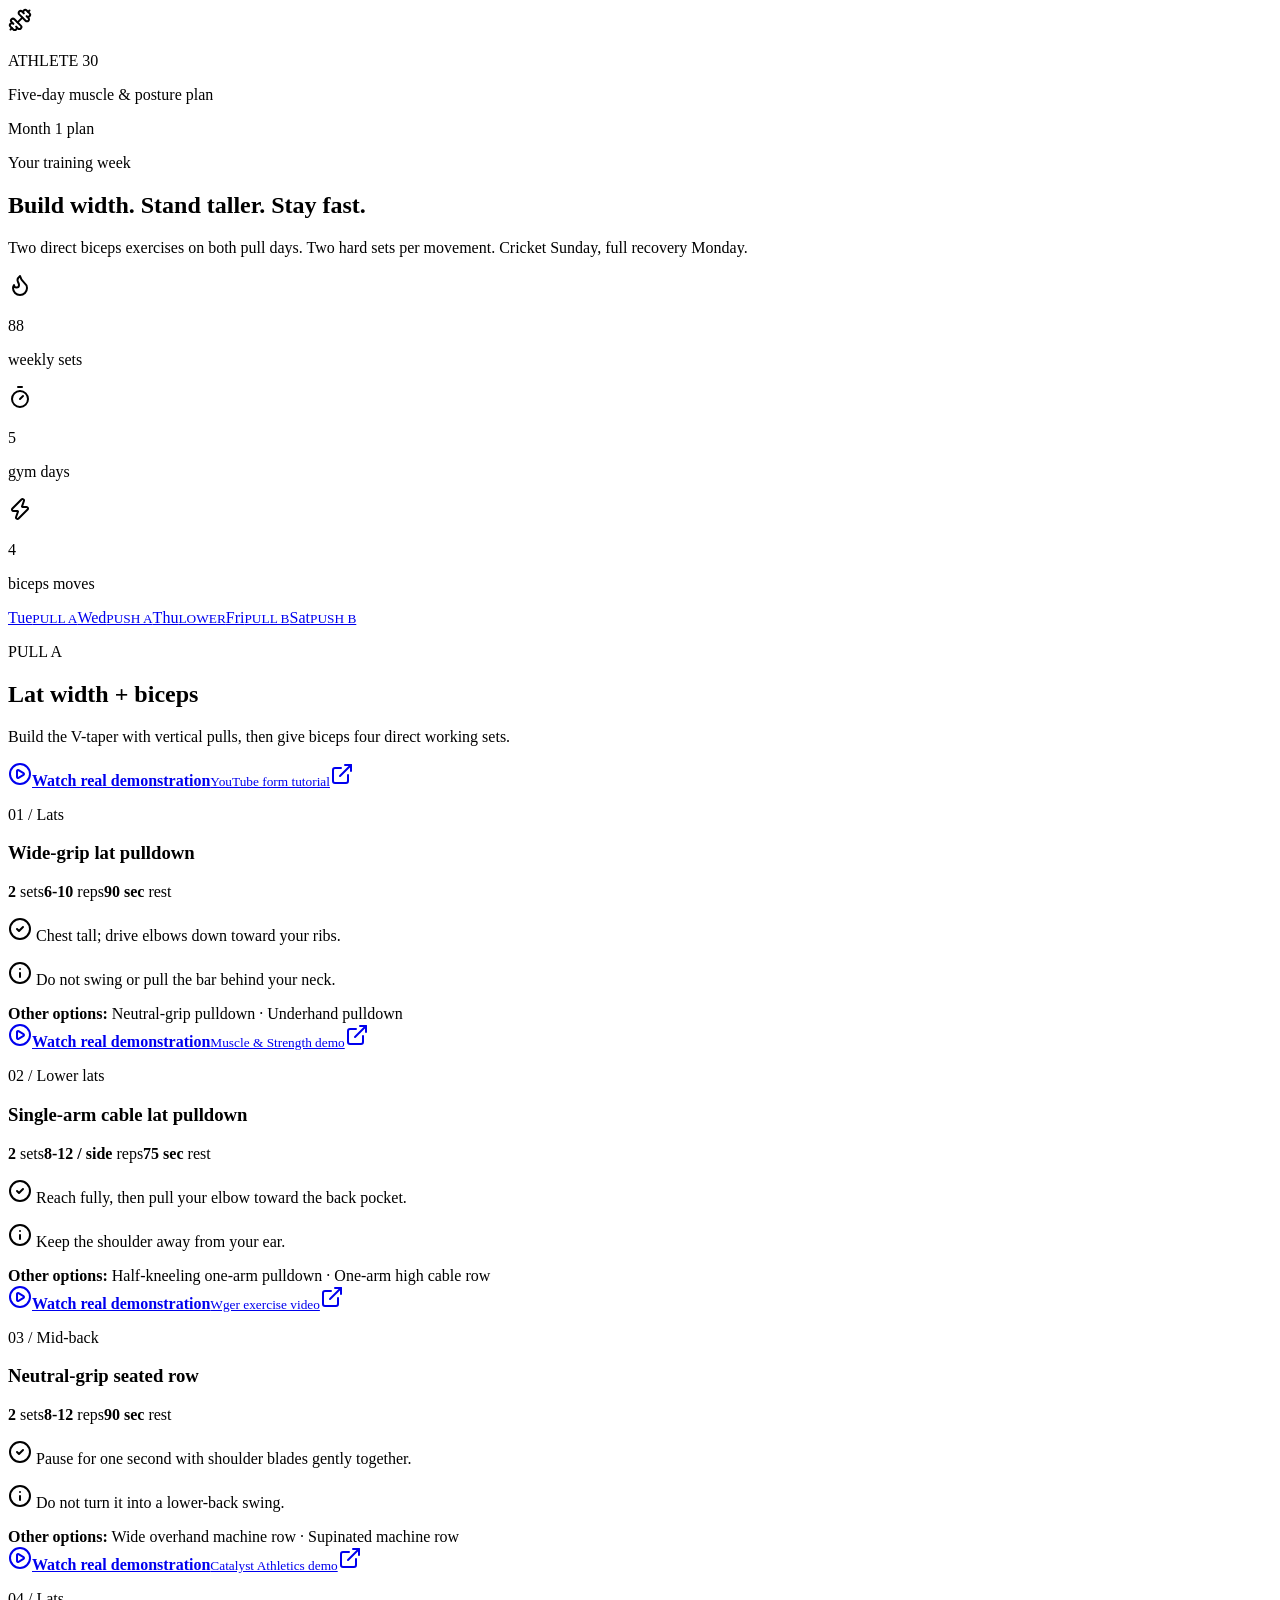
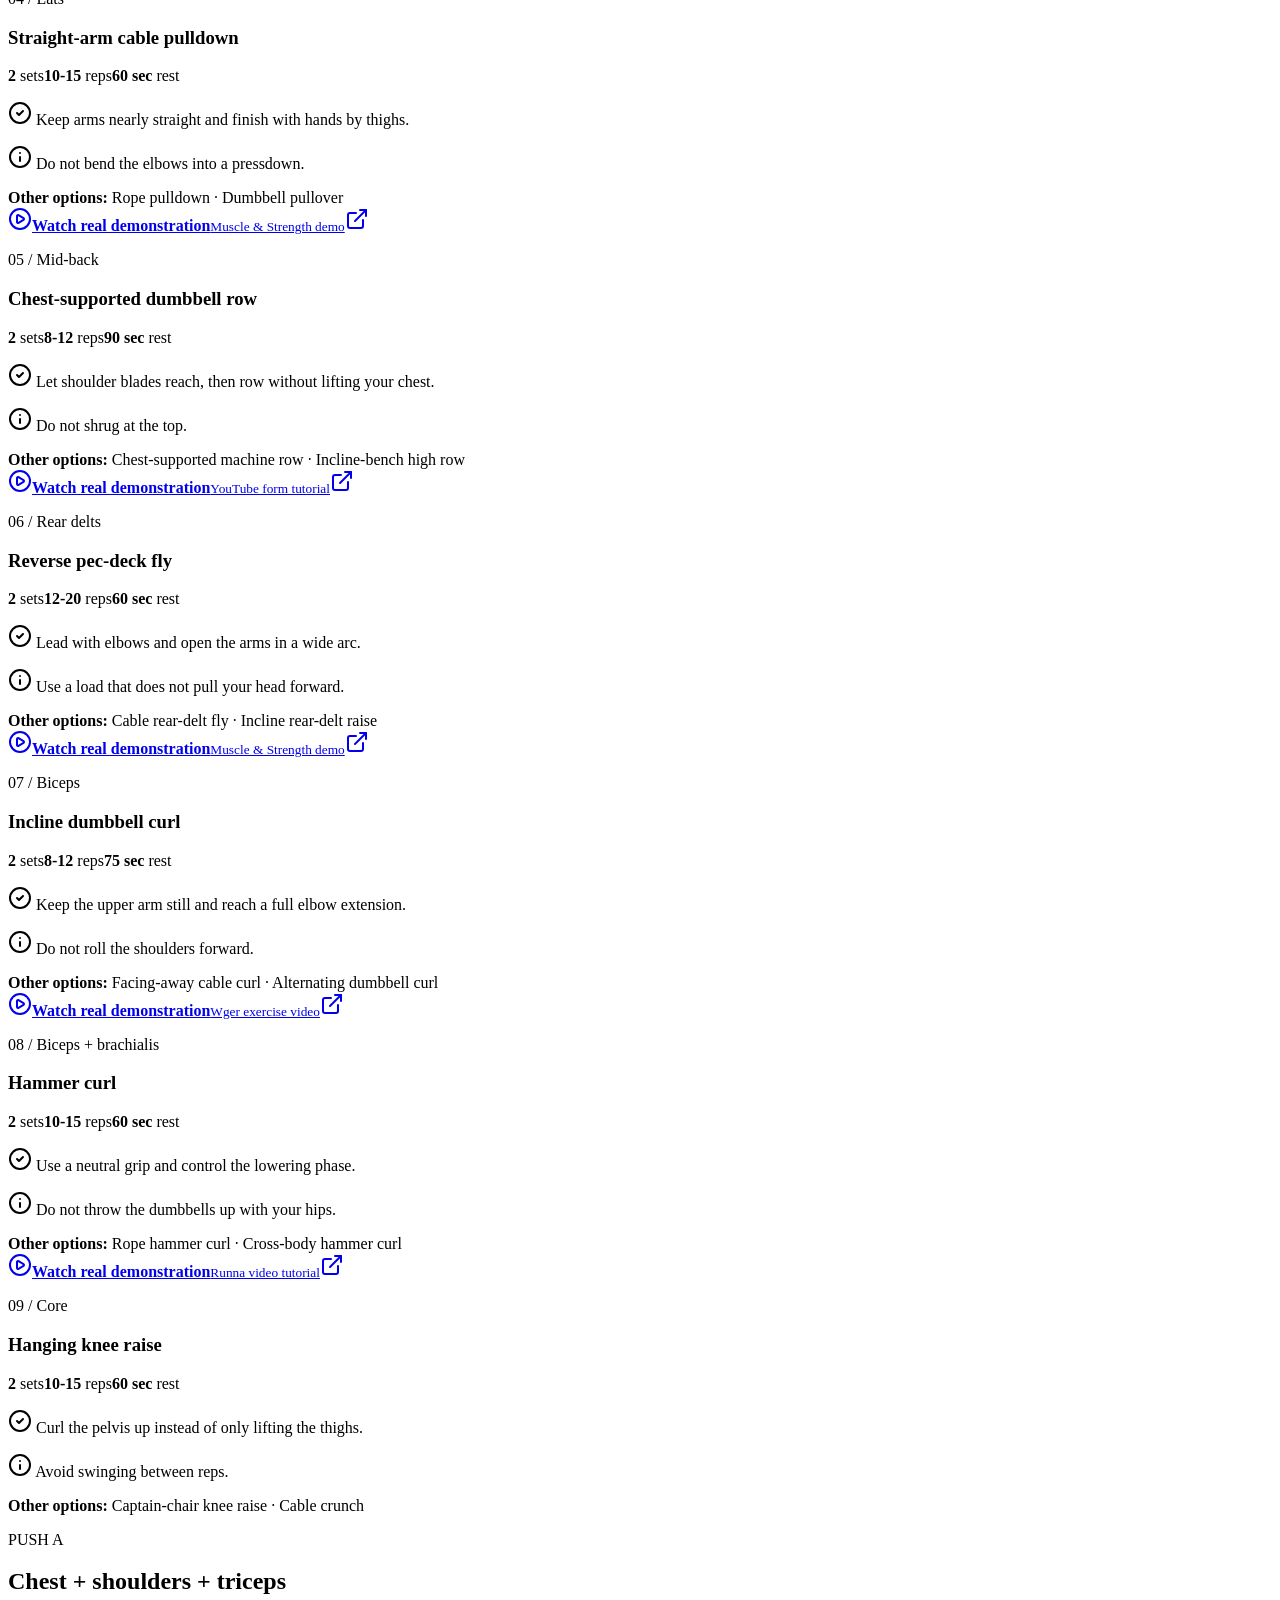
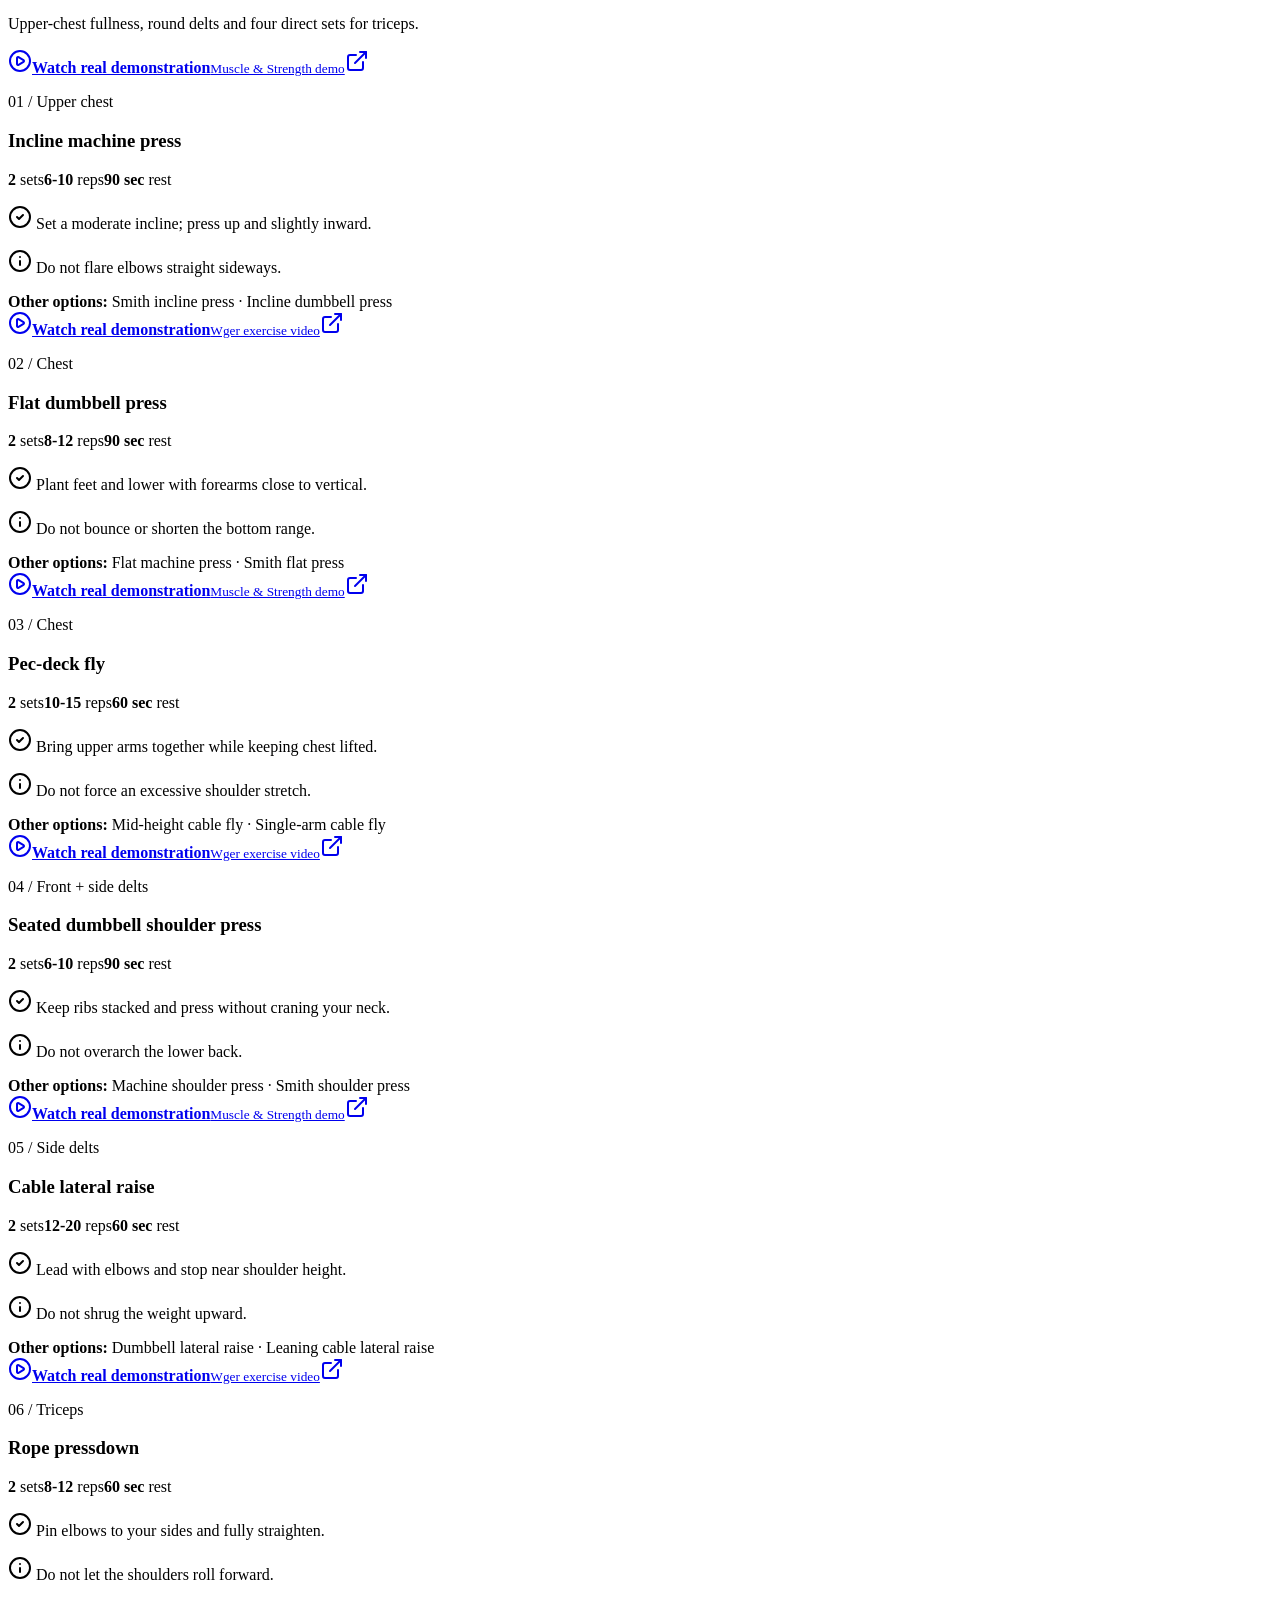
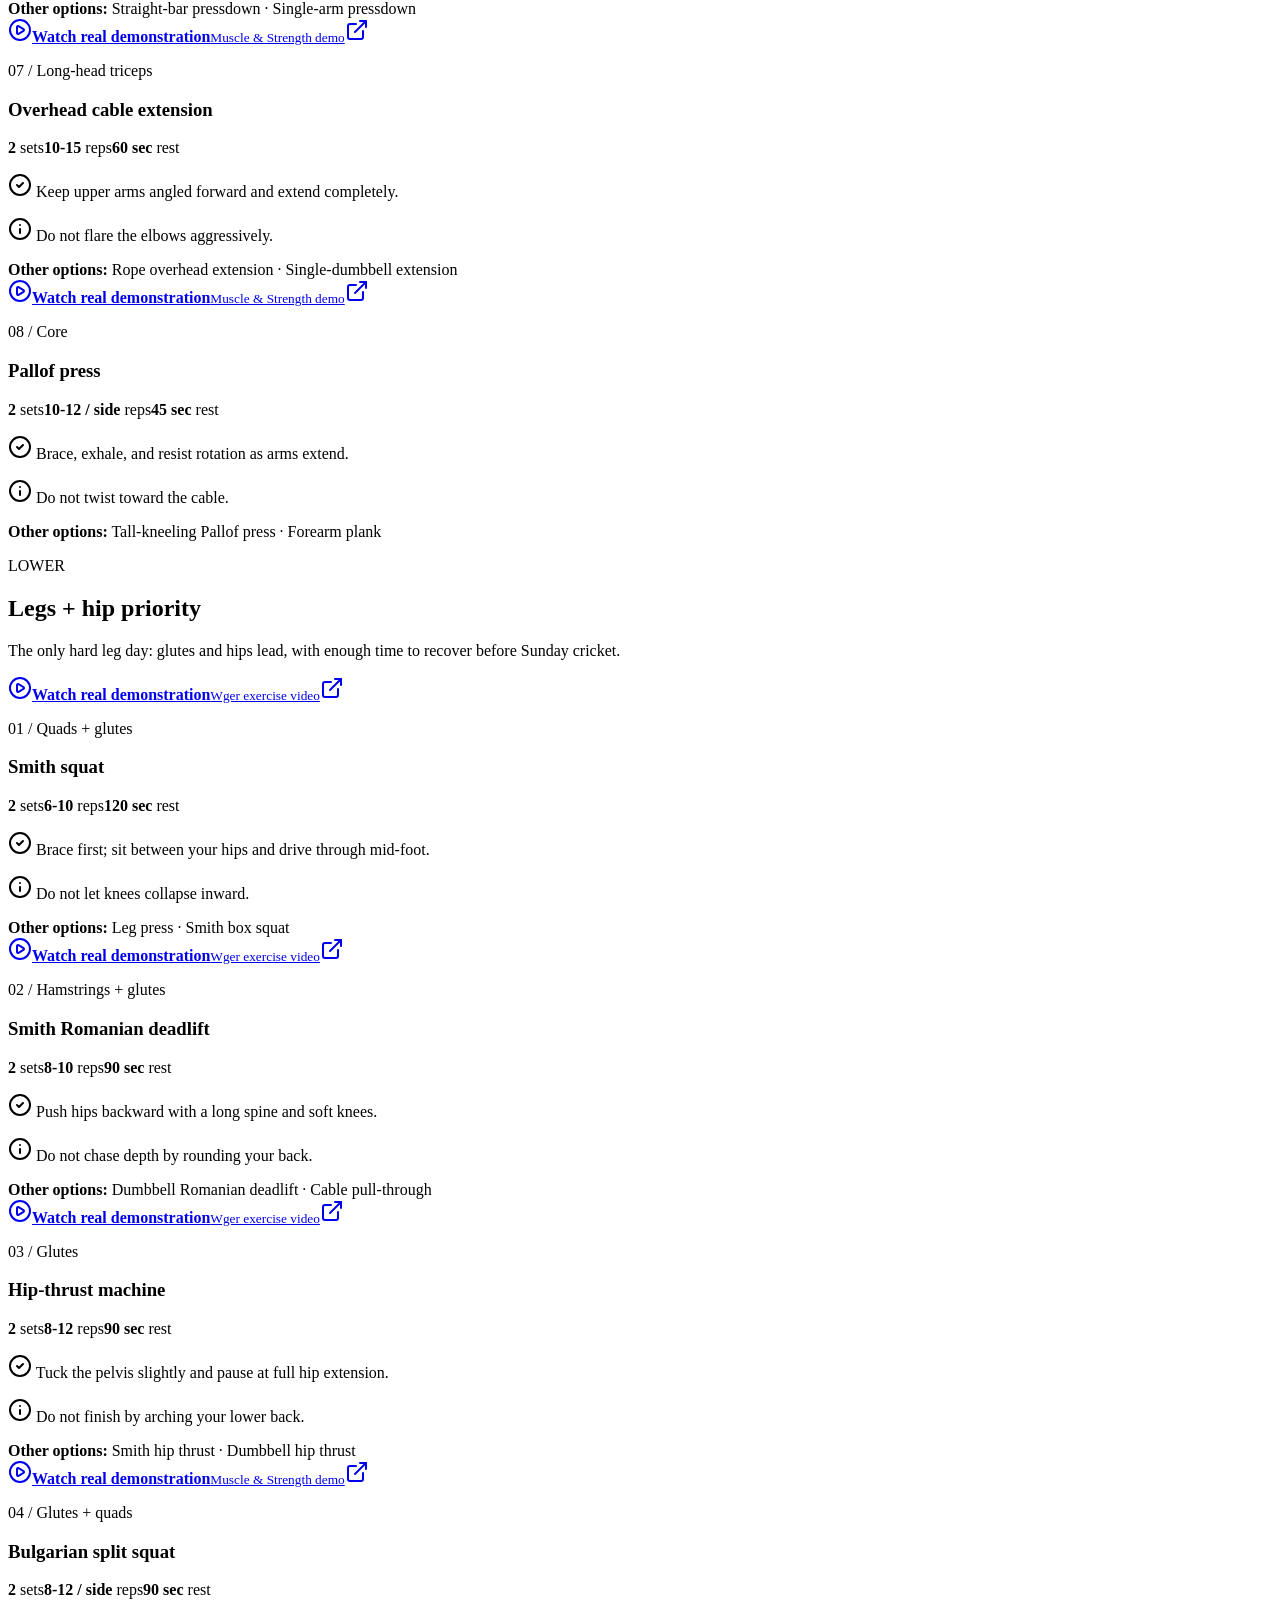
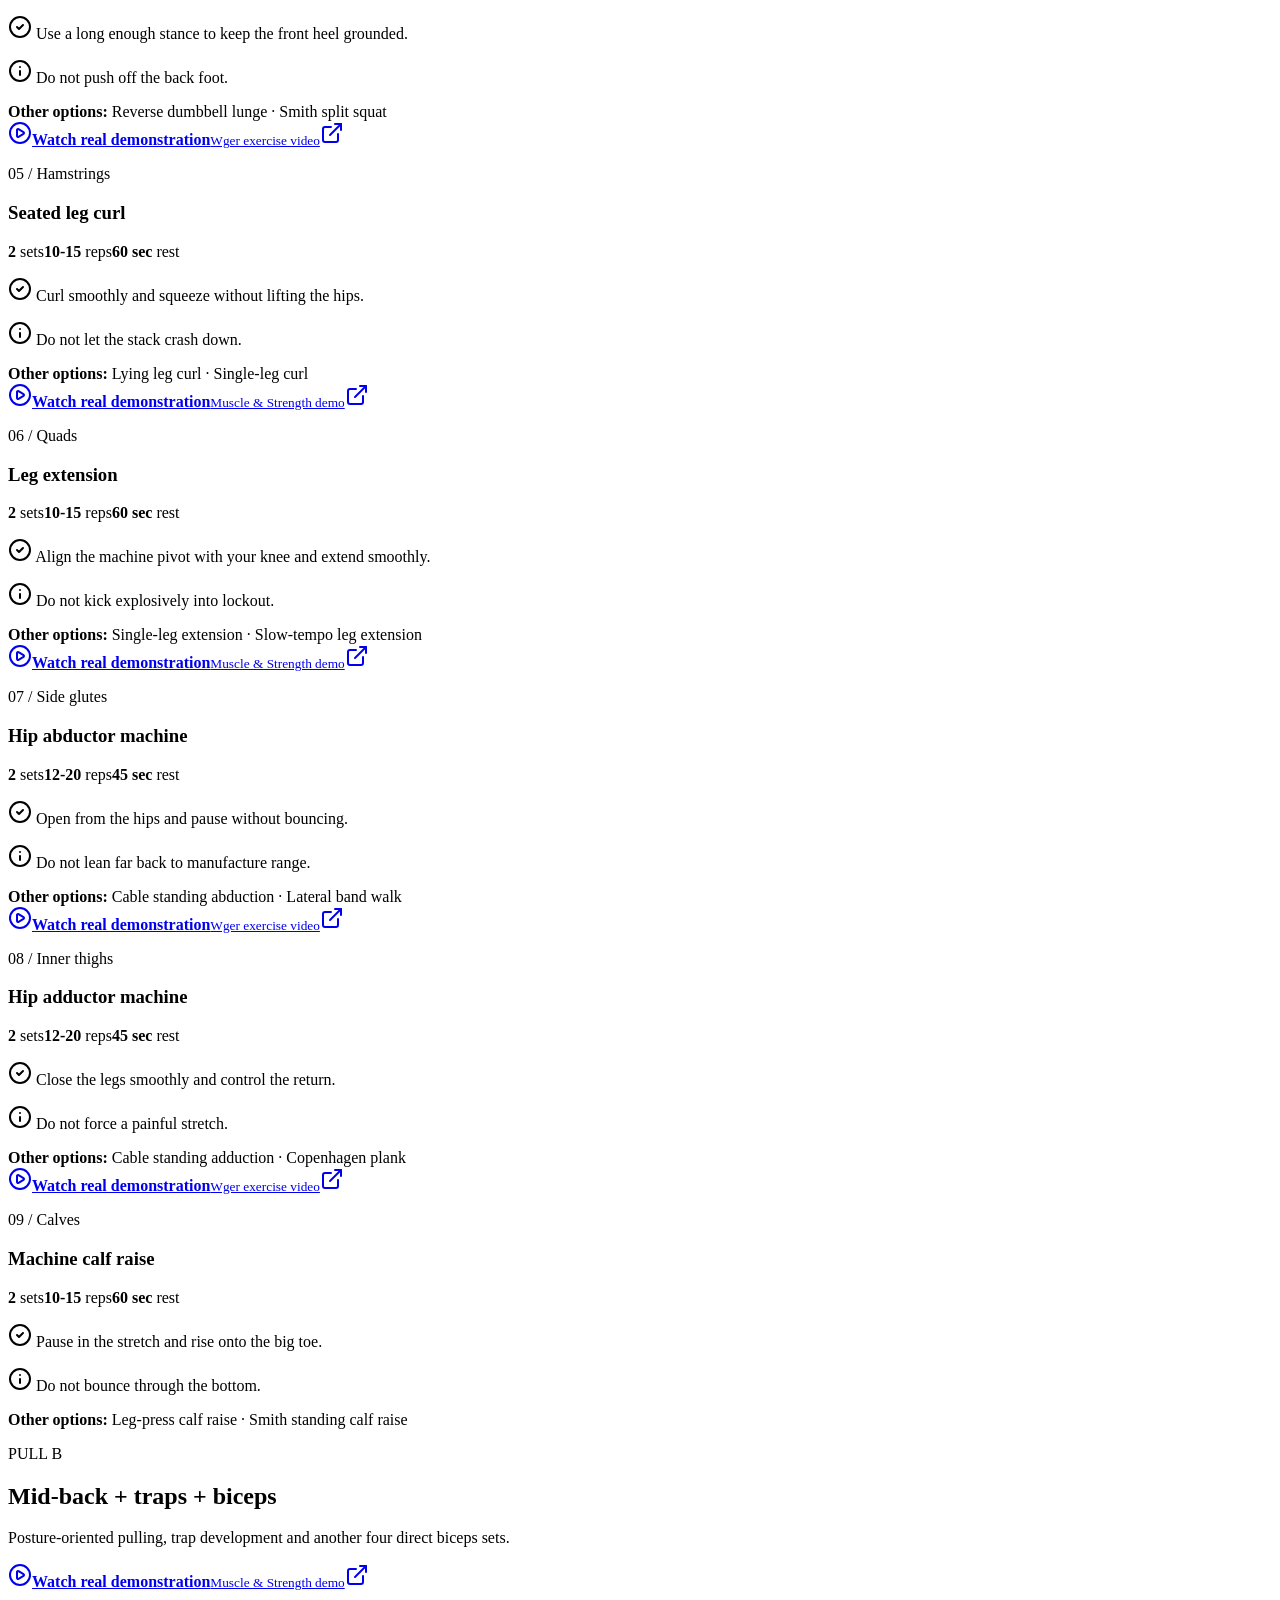
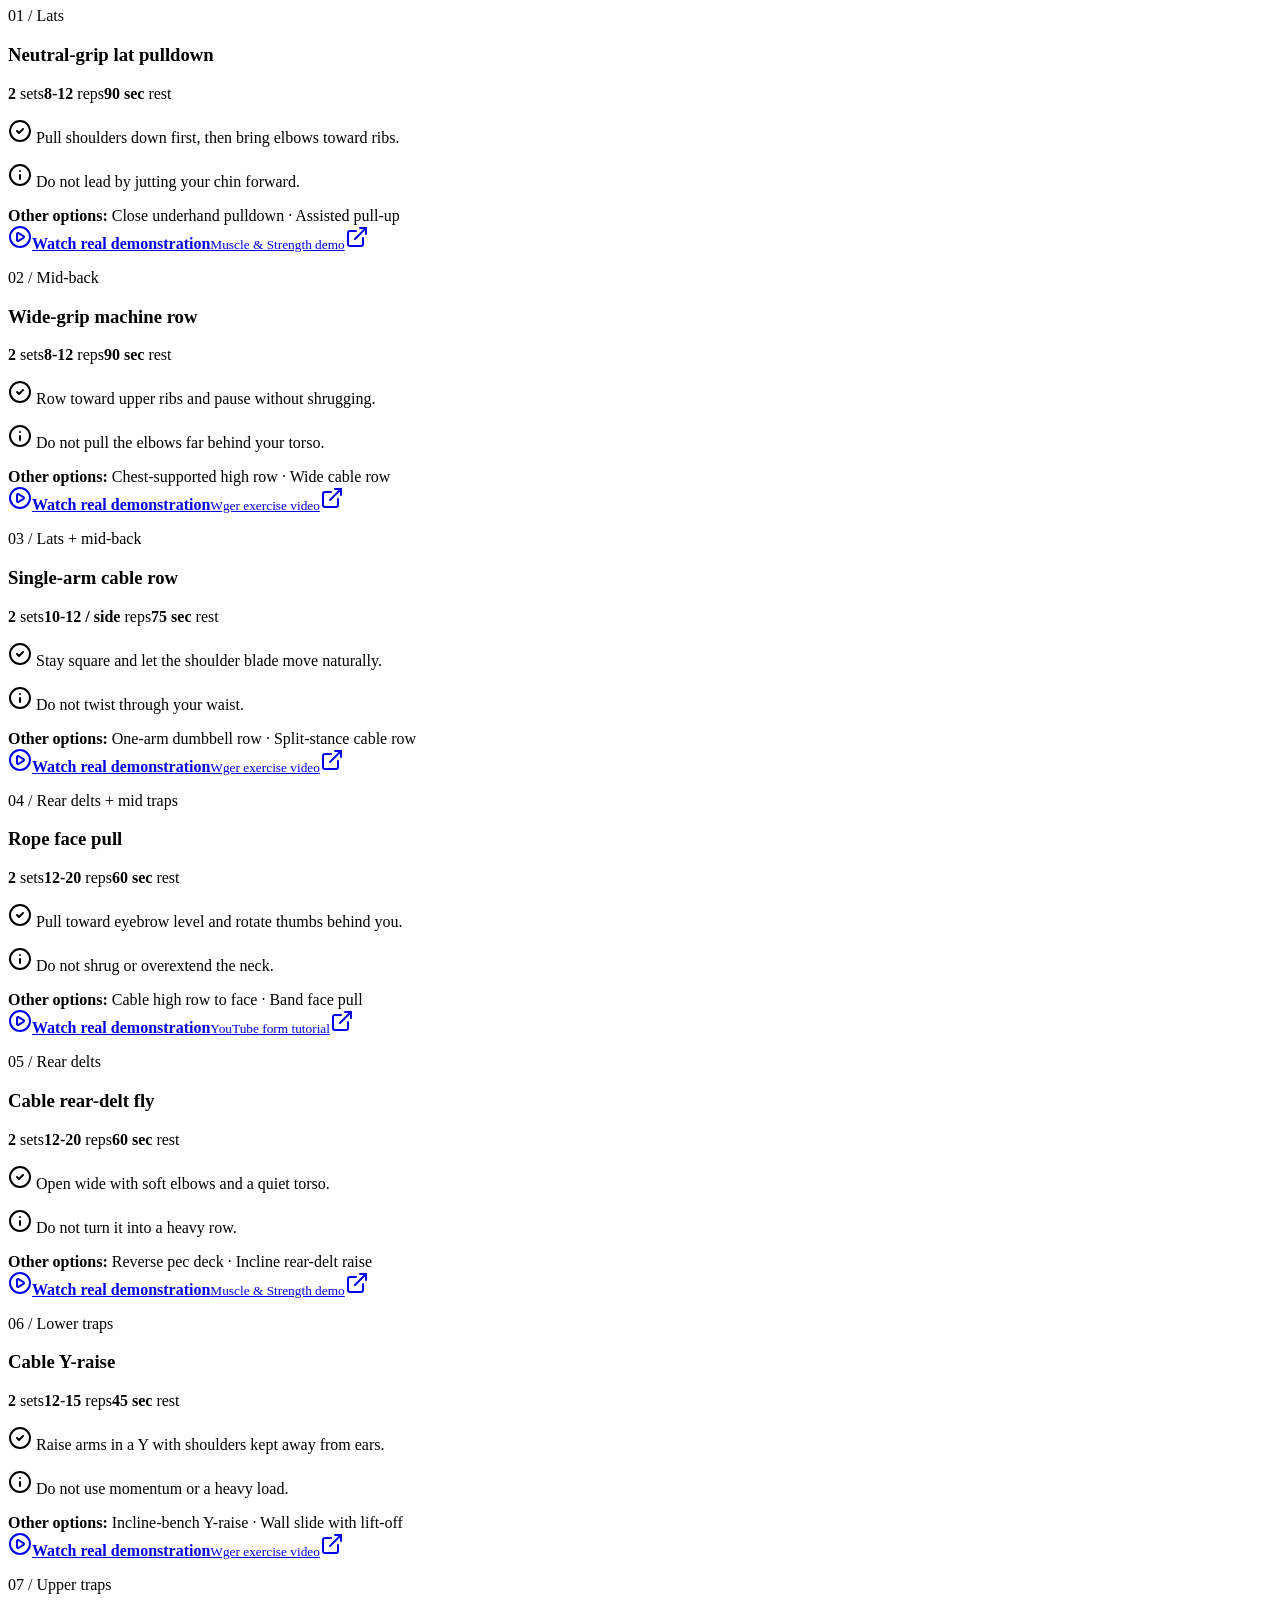
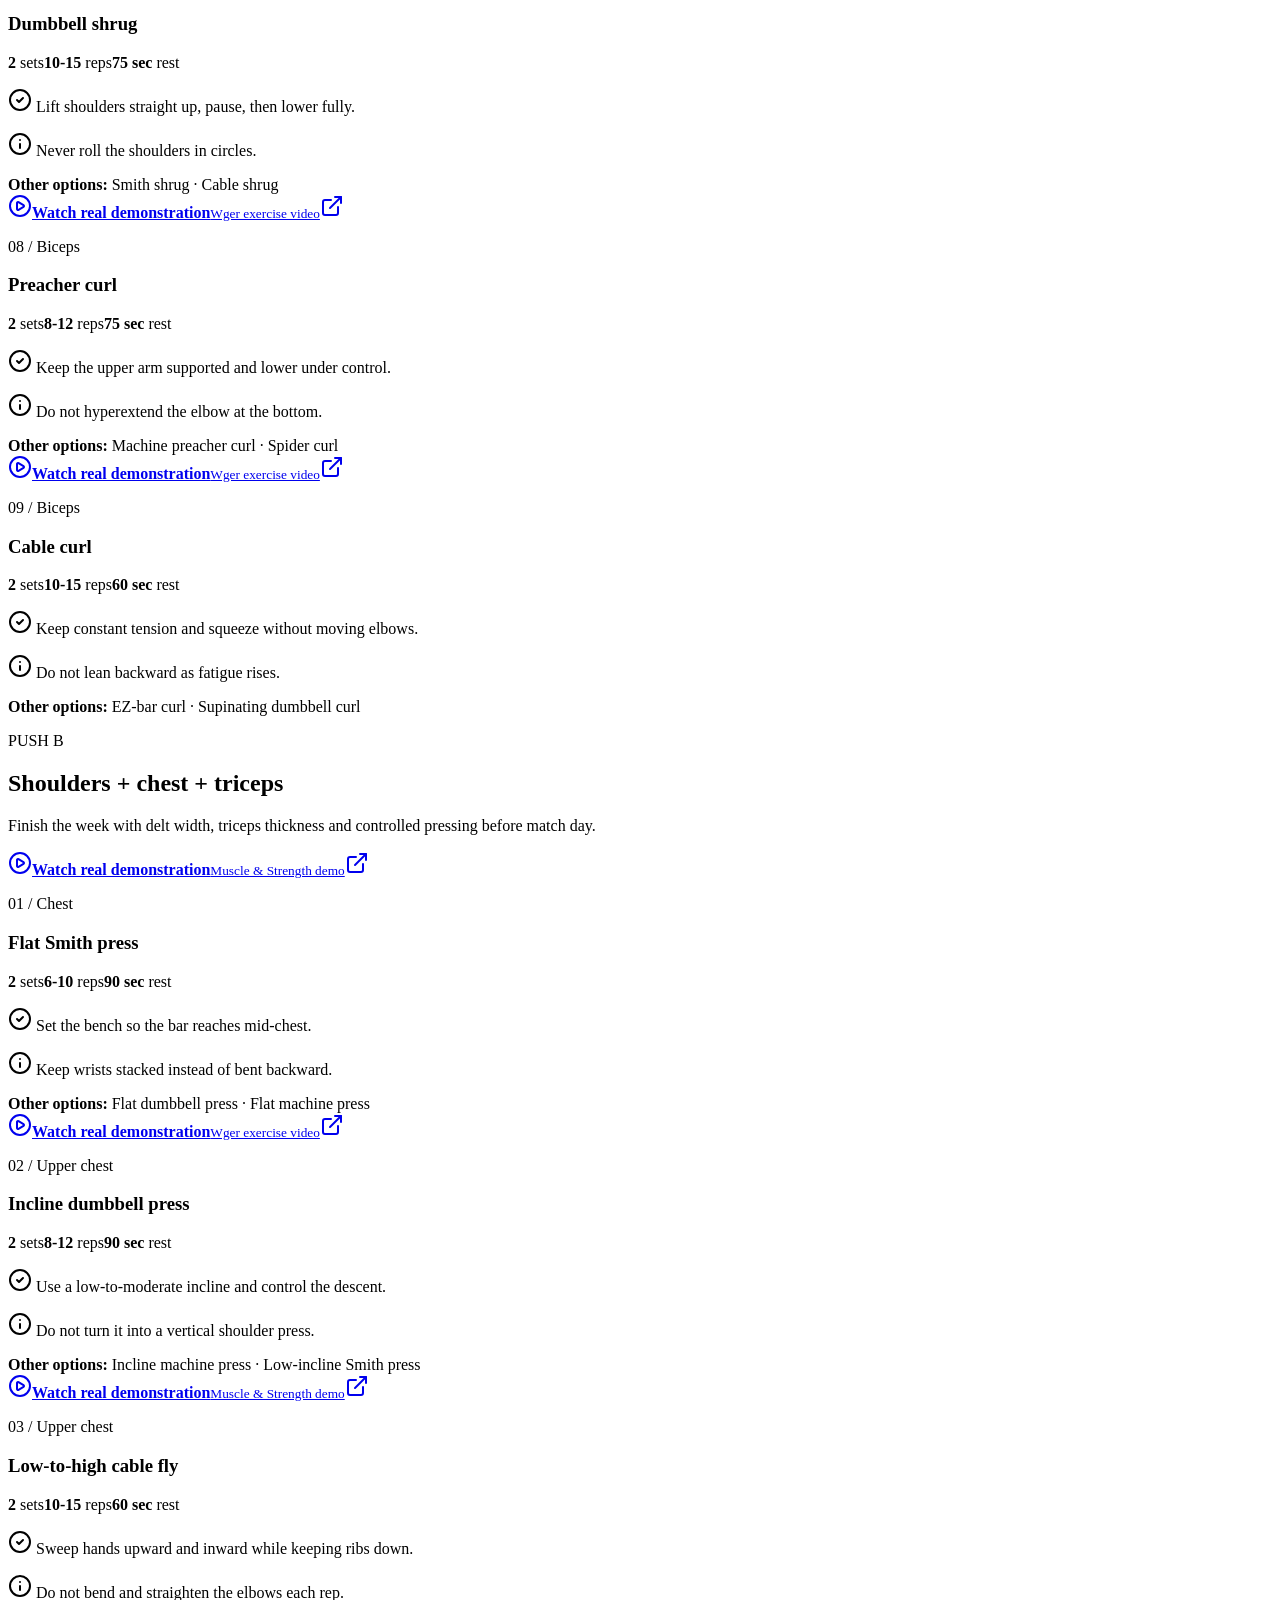
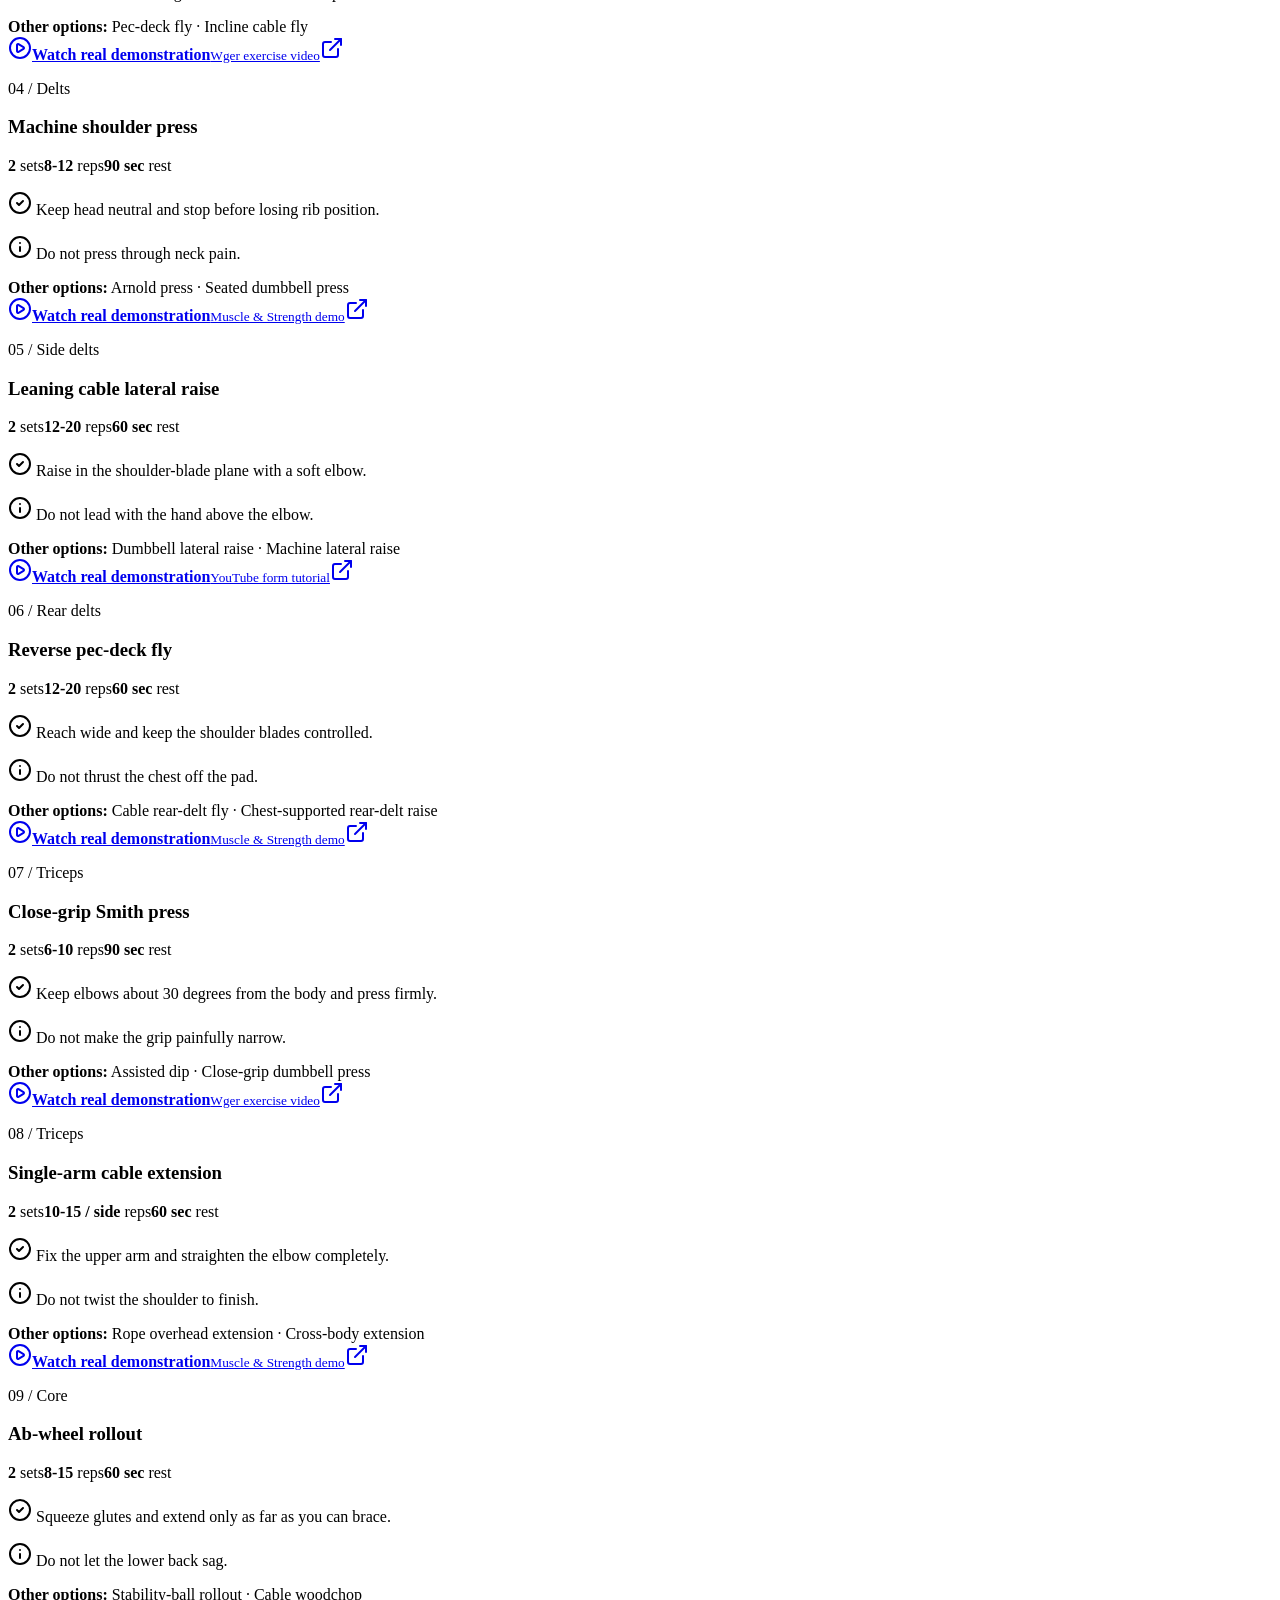
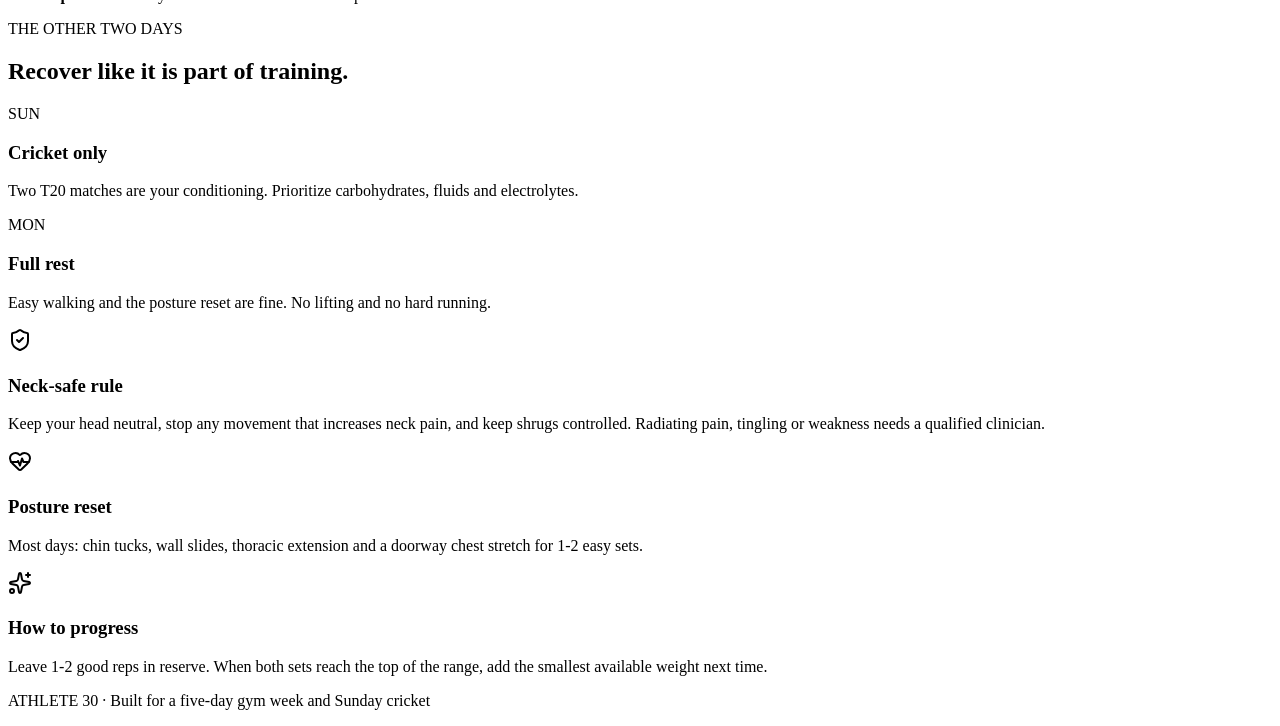
==== index.html @ 9bda7ce6 "Replace diagrams with real exercise demos" ====
<!DOCTYPE html><html lang="en"><head><meta charSet="utf-8"/><meta name="viewport" content="width=device-width, initial-scale=1"/><link rel="stylesheet" href="./style.css"/><title>Athlete 30 — Workout Guide</title><meta name="description" content="A five-day muscle, athleticism and posture workout guide with visual exercise demonstrations."/><meta property="og:title" content="Athlete 30 — Workout Guide"/><meta property="og:description" content="Build width. Stand taller. Stay fast."/><meta property="og:image" content="./og.png"/><meta property="og:image:width" content="1731"/><meta property="og:image:height" content="909"/><meta property="og:image:alt" content="Athlete 30 workout guide"/><meta name="twitter:card" content="summary_large_image"/><meta name="twitter:title" content="Athlete 30 — Workout Guide"/><meta name="twitter:description" content="Build width. Stand taller. Stay fast."/><meta name="twitter:image" content="./og.png"/>
<link rel="preload" href="/_next/static/_vinext_fonts/geist-8ac0455e797f/geist-98bbbccb.woff2" as="font" type="font/woff2" crossorigin />
<link rel="preload" href="/_next/static/_vinext_fonts/geist-mono-00e989178794/geist-mono-013b2f2f.woff2" as="font" type="font/woff2" crossorigin />
<style data-vinext-fonts>/* cyrillic-ext */
@font-face {
  font-family: 'Geist';
  font-style: normal;
  font-weight: 100 900;
  font-display: swap;
  src: url(/_next/static/_vinext_fonts/geist-8ac0455e797f/geist-ff2310f5.woff2) format('woff2');
  unicode-range: U+0460-052F, U+1C80-1C8A, U+20B4, U+2DE0-2DFF, U+A640-A69F, U+FE2E-FE2F;
}
/* cyrillic */
@font-face {
  font-family: 'Geist';
  font-style: normal;
  font-weight: 100 900;
  font-display: swap;
  src: url(/_next/static/_vinext_fonts/geist-8ac0455e797f/geist-875ccdd4.woff2) format('woff2');
  unicode-range: U+0301, U+0400-045F, U+0490-0491, U+04B0-04B1, U+2116;
}
/* vietnamese */
@font-face {
  font-family: 'Geist';
  font-style: normal;
  font-weight: 100 900;
  font-display: swap;
  src: url(/_next/static/_vinext_fonts/geist-8ac0455e797f/geist-52306abf.woff2) format('woff2');
  unicode-range: U+0102-0103, U+0110-0111, U+0128-0129, U+0168-0169, U+01A0-01A1, U+01AF-01B0, U+0300-0301, U+0303-0304, U+0308-0309, U+0323, U+0329, U+1EA0-1EF9, U+20AB;
}
/* latin-ext */
@font-face {
  font-family: 'Geist';
  font-style: normal;
  font-weight: 100 900;
  font-display: swap;
  src: url(/_next/static/_vinext_fonts/geist-8ac0455e797f/geist-001175b1.woff2) format('woff2');
  unicode-range: U+0100-02BA, U+02BD-02C5, U+02C7-02CC, U+02CE-02D7, U+02DD-02FF, U+0304, U+0308, U+0329, U+1D00-1DBF, U+1E00-1E9F, U+1EF2-1EFF, U+2020, U+20A0-20AB, U+20AD-20C0, U+2113, U+2C60-2C7F, U+A720-A7FF;
}
/* latin */
@font-face {
  font-family: 'Geist';
  font-style: normal;
  font-weight: 100 900;
  font-display: swap;
  src: url(/_next/static/_vinext_fonts/geist-8ac0455e797f/geist-98bbbccb.woff2) format('woff2');
  unicode-range: U+0000-00FF, U+0131, U+0152-0153, U+02BB-02BC, U+02C6, U+02DA, U+02DC, U+0304, U+0308, U+0329, U+2000-206F, U+20AC, U+2122, U+2191, U+2193, U+2212, U+2215, U+FEFF, U+FFFD;
}

@font-face {
  font-family: 'Geist Fallback';
  src: local("Arial");
  ascent-override: 95.94%;
  descent-override: 28.16%;
  line-gap-override: 0.00%;
  size-adjust: 104.76%;
}

.__font_geist_19ysh9d { font-family: 'Geist', 'Geist Fallback'; font-style: normal; }

.__variable_geist_19ysh9d { --font-geist-sans: 'Geist', 'Geist Fallback'; }

/* cyrillic-ext */
@font-face {
  font-family: 'Geist Mono';
  font-style: normal;
  font-weight: 100 900;
  font-display: swap;
  src: url(/_next/static/_vinext_fonts/geist-mono-00e989178794/geist-mono-f6b33328.woff2) format('woff2');
  unicode-range: U+0460-052F, U+1C80-1C8A, U+20B4, U+2DE0-2DFF, U+A640-A69F, U+FE2E-FE2F;
}
/* cyrillic */
@font-face {
  font-family: 'Geist Mono';
  font-style: normal;
  font-weight: 100 900;
  font-display: swap;
  src: url(/_next/static/_vinext_fonts/geist-mono-00e989178794/geist-mono-44e03052.woff2) format('woff2');
  unicode-range: U+0301, U+0400-045F, U+0490-0491, U+04B0-04B1, U+2116;
}
/* symbols2 */
@font-face {
  font-family: 'Geist Mono';
  font-style: normal;
  font-weight: 100 900;
  font-display: swap;
  src: url(/_next/static/_vinext_fonts/geist-mono-00e989178794/geist-mono-0638449e.woff2) format('woff2');
  unicode-range: U+2000-2001, U+2004-2008, U+200A, U+23B8-23BD, U+2500-259F;
}
/* vietnamese */
@font-face {
  font-family: 'Geist Mono';
  font-style: normal;
  font-weight: 100 900;
  font-display: swap;
  src: url(/_next/static/_vinext_fonts/geist-mono-00e989178794/geist-mono-971fb274.woff2) format('woff2');
  unicode-range: U+0102-0103, U+0110-0111, U+0128-0129, U+0168-0169, U+01A0-01A1, U+01AF-01B0, U+0300-0301, U+0303-0304, U+0308-0309, U+0323, U+0329, U+1EA0-1EF9, U+20AB;
}
/* latin-ext */
@font-face {
  font-family: 'Geist Mono';
  font-style: normal;
  font-weight: 100 900;
  font-display: swap;
  src: url(/_next/static/_vinext_fonts/geist-mono-00e989178794/geist-mono-44745446.woff2) format('woff2');
  unicode-range: U+0100-02BA, U+02BD-02C5, U+02C7-02CC, U+02CE-02D7, U+02DD-02FF, U+0304, U+0308, U+0329, U+1D00-1DBF, U+1E00-1E9F, U+1EF2-1EFF, U+2020, U+20A0-20AB, U+20AD-20C0, U+2113, U+2C60-2C7F, U+A720-A7FF;
}
/* latin */
@font-face {
  font-family: 'Geist Mono';
  font-style: normal;
  font-weight: 100 900;
  font-display: swap;
  src: url(/_next/static/_vinext_fonts/geist-mono-00e989178794/geist-mono-013b2f2f.woff2) format('woff2');
  unicode-range: U+0000-00FF, U+0131, U+0152-0153, U+02BB-02BC, U+02C6, U+02DA, U+02DC, U+0304, U+0308, U+0329, U+2000-206F, U+20AC, U+2122, U+2191, U+2193, U+2212, U+2215, U+FEFF, U+FFFD;
}

@font-face {
  font-family: 'Geist Mono Fallback';
  src: local("Arial");
  ascent-override: 74.67%;
  descent-override: 21.92%;
  line-gap-override: 0.00%;
  size-adjust: 134.59%;
}

.__font_geist_mono_1001rt9 { font-family: 'Geist Mono', 'Geist Mono Fallback'; font-style: normal; }

.__variable_geist_mono_1001rt9 { --font-geist-mono: 'Geist Mono', 'Geist Mono Fallback'; }
</style>
</head><body class="__variable_geist_19ysh9d __variable_geist_mono_1001rt9 antialiased"><main class="min-h-screen bg-background text-foreground"><header class="sticky top-0 z-20 border-b border-border bg-card/95 backdrop-blur"><div class="mx-auto flex max-w-7xl items-center justify-between px-4 py-4 sm:px-6"><div class="flex items-center gap-3"><span class="grid size-10 place-items-center rounded-xl bg-primary text-primary-foreground"><svg xmlns="http://www.w3.org/2000/svg" width="24" height="24" viewBox="0 0 24 24" fill="none" stroke="currentColor" stroke-width="2" stroke-linecap="round" stroke-linejoin="round" class="lucide lucide-dumbbell" aria-hidden="true"><path d="M17.596 12.768a2 2 0 1 0 2.829-2.829l-1.768-1.767a2 2 0 0 0 2.828-2.829l-2.828-2.828a2 2 0 0 0-2.829 2.828l-1.767-1.768a2 2 0 1 0-2.829 2.829z"></path><path d="m2.5 21.5 1.4-1.4"></path><path d="m20.1 3.9 1.4-1.4"></path><path d="M5.343 21.485a2 2 0 1 0 2.829-2.828l1.767 1.768a2 2 0 1 0 2.829-2.829l-6.364-6.364a2 2 0 1 0-2.829 2.829l1.768 1.767a2 2 0 0 0-2.828 2.829z"></path><path d="m9.6 14.4 4.8-4.8"></path></svg></span><div><p class="font-heading text-lg font-black tracking-tight">ATHLETE 30</p><p class="hidden text-xs text-muted-foreground sm:block">Five-day muscle &amp; posture plan</p></div></div><span data-slot="badge" data-variant="default" class="group/badge inline-flex w-fit shrink-0 items-center justify-center gap-1 overflow-hidden rounded-4xl border border-transparent py-0.5 text-xs font-medium whitespace-nowrap transition-all focus-visible:border-ring focus-visible:ring-[3px] focus-visible:ring-ring/50 has-data-[icon=inline-end]:pr-1.5 has-data-[icon=inline-start]:pl-1.5 aria-invalid:border-destructive aria-invalid:ring-destructive/20 dark:aria-invalid:ring-destructive/40 [&amp;&gt;svg]:pointer-events-none [&amp;&gt;svg]:size-3! [a]:hover:bg-primary/80 h-7 bg-accent px-3 text-accent-foreground">Month 1 plan</span></div></header><section class="mx-auto max-w-7xl px-4 py-7 sm:px-6 sm:py-10"><div class="mb-8 grid gap-6 lg:grid-cols-[1fr_390px] lg:items-end"><div><p class="mb-2 text-xs font-bold uppercase tracking-[0.2em] text-primary">Your training week</p><h1 class="max-w-3xl font-heading text-4xl font-black leading-[1.03] tracking-[-0.04em] sm:text-6xl">Build width. Stand taller. Stay fast.</h1><p class="mt-4 max-w-2xl text-base leading-relaxed text-muted-foreground">Two direct biceps exercises on both pull days. Two hard sets per movement. Cricket Sunday, full recovery Monday.</p></div><div class="summary-panel"><div><svg xmlns="http://www.w3.org/2000/svg" width="24" height="24" viewBox="0 0 24 24" fill="none" stroke="currentColor" stroke-width="2" stroke-linecap="round" stroke-linejoin="round" class="lucide lucide-flame" aria-hidden="true"><path d="M12 3q1 4 4 6.5t3 5.5a1 1 0 0 1-14 0 5 5 0 0 1 1-3 1 1 0 0 0 5 0c0-2-1.5-3-1.5-5q0-2 2.5-4"></path></svg><p class="summary-value">88</p><p class="summary-label">weekly sets</p></div><div><svg xmlns="http://www.w3.org/2000/svg" width="24" height="24" viewBox="0 0 24 24" fill="none" stroke="currentColor" stroke-width="2" stroke-linecap="round" stroke-linejoin="round" class="lucide lucide-timer" aria-hidden="true"><line x1="10" x2="14" y1="2" y2="2"></line><line x1="12" x2="15" y1="14" y2="11"></line><circle cx="12" cy="14" r="8"></circle></svg><p class="summary-value">5</p><p class="summary-label">gym days</p></div><div><svg xmlns="http://www.w3.org/2000/svg" width="24" height="24" viewBox="0 0 24 24" fill="none" stroke="currentColor" stroke-width="2" stroke-linecap="round" stroke-linejoin="round" class="lucide lucide-zap" aria-hidden="true"><path d="M15.914 4a1.5 1.5 0 00-2.474-1.561l-9 9A1.5 1.5 0 005.5 14h4.002a.5.5 0 01.471.666L8.086 20a1.5 1.5 0 002.475 1.56l9-9A1.5 1.5 0 0018.5 10h-3.997a.5.5 0 01-.472-.667z"></path></svg><p class="summary-value">4</p><p class="summary-label">biceps moves</p></div></div></div><nav class="day-tabs" aria-label="Jump to workout day"><a href="#tue" class="day-tab"><span>Tue</span><small>PULL A</small></a><a href="#wed" class="day-tab"><span>Wed</span><small>PUSH A</small></a><a href="#thu" class="day-tab"><span>Thu</span><small>LOWER</small></a><a href="#fri" class="day-tab"><span>Fri</span><small>PULL B</small></a><a href="#sat" class="day-tab"><span>Sat</span><small>PUSH B</small></a></nav><section id="tue" class="workout-day scroll-mt-32"><div class="day-heading"><div><p>PULL A</p><h2>Lat width + biceps</h2></div><p>Build the V-taper with vertical pulls, then give biceps four direct working sets.</p></div><div class="exercise-grid"><article class="exercise-card"><a class="real-demo" href="https://www.youtube.com/watch?v=CAwf7n6Luuc" target="_blank" rel="noreferrer" aria-label="Open real demonstration for Wide-grip lat pulldown"><svg xmlns="http://www.w3.org/2000/svg" width="24" height="24" viewBox="0 0 24 24" fill="none" stroke="currentColor" stroke-width="2" stroke-linecap="round" stroke-linejoin="round" class="lucide lucide-circle-play" aria-hidden="true"><path d="M9 9.003a1 1 0 0 1 1.517-.859l4.997 2.997a1 1 0 0 1 0 1.718l-4.997 2.997A1 1 0 0 1 9 14.996z"></path><circle cx="12" cy="12" r="10"></circle></svg><span><b>Watch real demonstration</b><small>YouTube form tutorial</small></span><svg xmlns="http://www.w3.org/2000/svg" width="24" height="24" viewBox="0 0 24 24" fill="none" stroke="currentColor" stroke-width="2" stroke-linecap="round" stroke-linejoin="round" class="lucide lucide-external-link" aria-hidden="true"><path d="M15 3h6v6"></path><path d="M10 14 21 3"></path><path d="M18 13v6a2 2 0 0 1-2 2H5a2 2 0 0 1-2-2V8a2 2 0 0 1 2-2h6"></path></svg></a><div class="exercise-body"><div class="mb-3"><div><p class="exercise-number">01<!-- --> / <!-- -->Lats</p><h3>Wide-grip lat pulldown</h3></div></div><div class="prescription"><span><b>2</b> sets</span><span><b>6-10</b> reps</span><span><b>90 sec</b> rest</span></div><p class="cue"><svg xmlns="http://www.w3.org/2000/svg" width="24" height="24" viewBox="0 0 24 24" fill="none" stroke="currentColor" stroke-width="2" stroke-linecap="round" stroke-linejoin="round" class="lucide lucide-circle-check" aria-hidden="true"><circle cx="12" cy="12" r="10"></circle><path d="m9 12 2 2 4-4"></path></svg> <!-- -->Chest tall; drive elbows down toward your ribs.</p><p class="avoid"><svg xmlns="http://www.w3.org/2000/svg" width="24" height="24" viewBox="0 0 24 24" fill="none" stroke="currentColor" stroke-width="2" stroke-linecap="round" stroke-linejoin="round" class="lucide lucide-info" aria-hidden="true"><circle cx="12" cy="12" r="10"></circle><path d="M12 16v-4"></path><path d="M12 8h.01"></path></svg> <!-- -->Do not swing or pull the bar behind your neck.</p><div class="alternatives"><b>Other options:</b> <!-- -->Neutral-grip pulldown · Underhand pulldown</div></div></article><article class="exercise-card"><a class="real-demo" href="https://www.muscleandstrength.com/exercises/single-arm-lat-pulldown.html" target="_blank" rel="noreferrer" aria-label="Open real demonstration for Single-arm cable lat pulldown"><svg xmlns="http://www.w3.org/2000/svg" width="24" height="24" viewBox="0 0 24 24" fill="none" stroke="currentColor" stroke-width="2" stroke-linecap="round" stroke-linejoin="round" class="lucide lucide-circle-play" aria-hidden="true"><path d="M9 9.003a1 1 0 0 1 1.517-.859l4.997 2.997a1 1 0 0 1 0 1.718l-4.997 2.997A1 1 0 0 1 9 14.996z"></path><circle cx="12" cy="12" r="10"></circle></svg><span><b>Watch real demonstration</b><small>Muscle &amp; Strength demo</small></span><svg xmlns="http://www.w3.org/2000/svg" width="24" height="24" viewBox="0 0 24 24" fill="none" stroke="currentColor" stroke-width="2" stroke-linecap="round" stroke-linejoin="round" class="lucide lucide-external-link" aria-hidden="true"><path d="M15 3h6v6"></path><path d="M10 14 21 3"></path><path d="M18 13v6a2 2 0 0 1-2 2H5a2 2 0 0 1-2-2V8a2 2 0 0 1 2-2h6"></path></svg></a><div class="exercise-body"><div class="mb-3"><div><p class="exercise-number">02<!-- --> / <!-- -->Lower lats</p><h3>Single-arm cable lat pulldown</h3></div></div><div class="prescription"><span><b>2</b> sets</span><span><b>8-12 / side</b> reps</span><span><b>75 sec</b> rest</span></div><p class="cue"><svg xmlns="http://www.w3.org/2000/svg" width="24" height="24" viewBox="0 0 24 24" fill="none" stroke="currentColor" stroke-width="2" stroke-linecap="round" stroke-linejoin="round" class="lucide lucide-circle-check" aria-hidden="true"><circle cx="12" cy="12" r="10"></circle><path d="m9 12 2 2 4-4"></path></svg> <!-- -->Reach fully, then pull your elbow toward the back pocket.</p><p class="avoid"><svg xmlns="http://www.w3.org/2000/svg" width="24" height="24" viewBox="0 0 24 24" fill="none" stroke="currentColor" stroke-width="2" stroke-linecap="round" stroke-linejoin="round" class="lucide lucide-info" aria-hidden="true"><circle cx="12" cy="12" r="10"></circle><path d="M12 16v-4"></path><path d="M12 8h.01"></path></svg> <!-- -->Keep the shoulder away from your ear.</p><div class="alternatives"><b>Other options:</b> <!-- -->Half-kneeling one-arm pulldown · One-arm high cable row</div></div></article><article class="exercise-card"><a class="real-demo" href="https://wger.de/media/exercise-video/512/fff4c294-93f0-4926-b3a2-bf59ad4afaa5.MOV" target="_blank" rel="noreferrer" aria-label="Open real demonstration for Neutral-grip seated row"><svg xmlns="http://www.w3.org/2000/svg" width="24" height="24" viewBox="0 0 24 24" fill="none" stroke="currentColor" stroke-width="2" stroke-linecap="round" stroke-linejoin="round" class="lucide lucide-circle-play" aria-hidden="true"><path d="M9 9.003a1 1 0 0 1 1.517-.859l4.997 2.997a1 1 0 0 1 0 1.718l-4.997 2.997A1 1 0 0 1 9 14.996z"></path><circle cx="12" cy="12" r="10"></circle></svg><span><b>Watch real demonstration</b><small>Wger exercise video</small></span><svg xmlns="http://www.w3.org/2000/svg" width="24" height="24" viewBox="0 0 24 24" fill="none" stroke="currentColor" stroke-width="2" stroke-linecap="round" stroke-linejoin="round" class="lucide lucide-external-link" aria-hidden="true"><path d="M15 3h6v6"></path><path d="M10 14 21 3"></path><path d="M18 13v6a2 2 0 0 1-2 2H5a2 2 0 0 1-2-2V8a2 2 0 0 1 2-2h6"></path></svg></a><div class="exercise-body"><div class="mb-3"><div><p class="exercise-number">03<!-- --> / <!-- -->Mid-back</p><h3>Neutral-grip seated row</h3></div></div><div class="prescription"><span><b>2</b> sets</span><span><b>8-12</b> reps</span><span><b>90 sec</b> rest</span></div><p class="cue"><svg xmlns="http://www.w3.org/2000/svg" width="24" height="24" viewBox="0 0 24 24" fill="none" stroke="currentColor" stroke-width="2" stroke-linecap="round" stroke-linejoin="round" class="lucide lucide-circle-check" aria-hidden="true"><circle cx="12" cy="12" r="10"></circle><path d="m9 12 2 2 4-4"></path></svg> <!-- -->Pause for one second with shoulder blades gently together.</p><p class="avoid"><svg xmlns="http://www.w3.org/2000/svg" width="24" height="24" viewBox="0 0 24 24" fill="none" stroke="currentColor" stroke-width="2" stroke-linecap="round" stroke-linejoin="round" class="lucide lucide-info" aria-hidden="true"><circle cx="12" cy="12" r="10"></circle><path d="M12 16v-4"></path><path d="M12 8h.01"></path></svg> <!-- -->Do not turn it into a lower-back swing.</p><div class="alternatives"><b>Other options:</b> <!-- -->Wide overhand machine row · Supinated machine row</div></div></article><article class="exercise-card"><a class="real-demo" href="https://www.catalystathletics.com/exercise/907/Straight-Arm-Pulldown/" target="_blank" rel="noreferrer" aria-label="Open real demonstration for Straight-arm cable pulldown"><svg xmlns="http://www.w3.org/2000/svg" width="24" height="24" viewBox="0 0 24 24" fill="none" stroke="currentColor" stroke-width="2" stroke-linecap="round" stroke-linejoin="round" class="lucide lucide-circle-play" aria-hidden="true"><path d="M9 9.003a1 1 0 0 1 1.517-.859l4.997 2.997a1 1 0 0 1 0 1.718l-4.997 2.997A1 1 0 0 1 9 14.996z"></path><circle cx="12" cy="12" r="10"></circle></svg><span><b>Watch real demonstration</b><small>Catalyst Athletics demo</small></span><svg xmlns="http://www.w3.org/2000/svg" width="24" height="24" viewBox="0 0 24 24" fill="none" stroke="currentColor" stroke-width="2" stroke-linecap="round" stroke-linejoin="round" class="lucide lucide-external-link" aria-hidden="true"><path d="M15 3h6v6"></path><path d="M10 14 21 3"></path><path d="M18 13v6a2 2 0 0 1-2 2H5a2 2 0 0 1-2-2V8a2 2 0 0 1 2-2h6"></path></svg></a><div class="exercise-body"><div class="mb-3"><div><p class="exercise-number">04<!-- --> / <!-- -->Lats</p><h3>Straight-arm cable pulldown</h3></div></div><div class="prescription"><span><b>2</b> sets</span><span><b>10-15</b> reps</span><span><b>60 sec</b> rest</span></div><p class="cue"><svg xmlns="http://www.w3.org/2000/svg" width="24" height="24" viewBox="0 0 24 24" fill="none" stroke="currentColor" stroke-width="2" stroke-linecap="round" stroke-linejoin="round" class="lucide lucide-circle-check" aria-hidden="true"><circle cx="12" cy="12" r="10"></circle><path d="m9 12 2 2 4-4"></path></svg> <!-- -->Keep arms nearly straight and finish with hands by thighs.</p><p class="avoid"><svg xmlns="http://www.w3.org/2000/svg" width="24" height="24" viewBox="0 0 24 24" fill="none" stroke="currentColor" stroke-width="2" stroke-linecap="round" stroke-linejoin="round" class="lucide lucide-info" aria-hidden="true"><circle cx="12" cy="12" r="10"></circle><path d="M12 16v-4"></path><path d="M12 8h.01"></path></svg> <!-- -->Do not bend the elbows into a pressdown.</p><div class="alternatives"><b>Other options:</b> <!-- -->Rope pulldown · Dumbbell pullover</div></div></article><article class="exercise-card"><a class="real-demo" href="https://www.muscleandstrength.com/exercises/chest-supported-dumbbell-row.html" target="_blank" rel="noreferrer" aria-label="Open real demonstration for Chest-supported dumbbell row"><svg xmlns="http://www.w3.org/2000/svg" width="24" height="24" viewBox="0 0 24 24" fill="none" stroke="currentColor" stroke-width="2" stroke-linecap="round" stroke-linejoin="round" class="lucide lucide-circle-play" aria-hidden="true"><path d="M9 9.003a1 1 0 0 1 1.517-.859l4.997 2.997a1 1 0 0 1 0 1.718l-4.997 2.997A1 1 0 0 1 9 14.996z"></path><circle cx="12" cy="12" r="10"></circle></svg><span><b>Watch real demonstration</b><small>Muscle &amp; Strength demo</small></span><svg xmlns="http://www.w3.org/2000/svg" width="24" height="24" viewBox="0 0 24 24" fill="none" stroke="currentColor" stroke-width="2" stroke-linecap="round" stroke-linejoin="round" class="lucide lucide-external-link" aria-hidden="true"><path d="M15 3h6v6"></path><path d="M10 14 21 3"></path><path d="M18 13v6a2 2 0 0 1-2 2H5a2 2 0 0 1-2-2V8a2 2 0 0 1 2-2h6"></path></svg></a><div class="exercise-body"><div class="mb-3"><div><p class="exercise-number">05<!-- --> / <!-- -->Mid-back</p><h3>Chest-supported dumbbell row</h3></div></div><div class="prescription"><span><b>2</b> sets</span><span><b>8-12</b> reps</span><span><b>90 sec</b> rest</span></div><p class="cue"><svg xmlns="http://www.w3.org/2000/svg" width="24" height="24" viewBox="0 0 24 24" fill="none" stroke="currentColor" stroke-width="2" stroke-linecap="round" stroke-linejoin="round" class="lucide lucide-circle-check" aria-hidden="true"><circle cx="12" cy="12" r="10"></circle><path d="m9 12 2 2 4-4"></path></svg> <!-- -->Let shoulder blades reach, then row without lifting your chest.</p><p class="avoid"><svg xmlns="http://www.w3.org/2000/svg" width="24" height="24" viewBox="0 0 24 24" fill="none" stroke="currentColor" stroke-width="2" stroke-linecap="round" stroke-linejoin="round" class="lucide lucide-info" aria-hidden="true"><circle cx="12" cy="12" r="10"></circle><path d="M12 16v-4"></path><path d="M12 8h.01"></path></svg> <!-- -->Do not shrug at the top.</p><div class="alternatives"><b>Other options:</b> <!-- -->Chest-supported machine row · Incline-bench high row</div></div></article><article class="exercise-card"><a class="real-demo" href="https://www.youtube.com/watch?v=dC7jhEk-29A" target="_blank" rel="noreferrer" aria-label="Open real demonstration for Reverse pec-deck fly"><svg xmlns="http://www.w3.org/2000/svg" width="24" height="24" viewBox="0 0 24 24" fill="none" stroke="currentColor" stroke-width="2" stroke-linecap="round" stroke-linejoin="round" class="lucide lucide-circle-play" aria-hidden="true"><path d="M9 9.003a1 1 0 0 1 1.517-.859l4.997 2.997a1 1 0 0 1 0 1.718l-4.997 2.997A1 1 0 0 1 9 14.996z"></path><circle cx="12" cy="12" r="10"></circle></svg><span><b>Watch real demonstration</b><small>YouTube form tutorial</small></span><svg xmlns="http://www.w3.org/2000/svg" width="24" height="24" viewBox="0 0 24 24" fill="none" stroke="currentColor" stroke-width="2" stroke-linecap="round" stroke-linejoin="round" class="lucide lucide-external-link" aria-hidden="true"><path d="M15 3h6v6"></path><path d="M10 14 21 3"></path><path d="M18 13v6a2 2 0 0 1-2 2H5a2 2 0 0 1-2-2V8a2 2 0 0 1 2-2h6"></path></svg></a><div class="exercise-body"><div class="mb-3"><div><p class="exercise-number">06<!-- --> / <!-- -->Rear delts</p><h3>Reverse pec-deck fly</h3></div></div><div class="prescription"><span><b>2</b> sets</span><span><b>12-20</b> reps</span><span><b>60 sec</b> rest</span></div><p class="cue"><svg xmlns="http://www.w3.org/2000/svg" width="24" height="24" viewBox="0 0 24 24" fill="none" stroke="currentColor" stroke-width="2" stroke-linecap="round" stroke-linejoin="round" class="lucide lucide-circle-check" aria-hidden="true"><circle cx="12" cy="12" r="10"></circle><path d="m9 12 2 2 4-4"></path></svg> <!-- -->Lead with elbows and open the arms in a wide arc.</p><p class="avoid"><svg xmlns="http://www.w3.org/2000/svg" width="24" height="24" viewBox="0 0 24 24" fill="none" stroke="currentColor" stroke-width="2" stroke-linecap="round" stroke-linejoin="round" class="lucide lucide-info" aria-hidden="true"><circle cx="12" cy="12" r="10"></circle><path d="M12 16v-4"></path><path d="M12 8h.01"></path></svg> <!-- -->Use a load that does not pull your head forward.</p><div class="alternatives"><b>Other options:</b> <!-- -->Cable rear-delt fly · Incline rear-delt raise</div></div></article><article class="exercise-card"><a class="real-demo" href="https://www.muscleandstrength.com/exercises/incline-dumbbell-curl.html" target="_blank" rel="noreferrer" aria-label="Open real demonstration for Incline dumbbell curl"><svg xmlns="http://www.w3.org/2000/svg" width="24" height="24" viewBox="0 0 24 24" fill="none" stroke="currentColor" stroke-width="2" stroke-linecap="round" stroke-linejoin="round" class="lucide lucide-circle-play" aria-hidden="true"><path d="M9 9.003a1 1 0 0 1 1.517-.859l4.997 2.997a1 1 0 0 1 0 1.718l-4.997 2.997A1 1 0 0 1 9 14.996z"></path><circle cx="12" cy="12" r="10"></circle></svg><span><b>Watch real demonstration</b><small>Muscle &amp; Strength demo</small></span><svg xmlns="http://www.w3.org/2000/svg" width="24" height="24" viewBox="0 0 24 24" fill="none" stroke="currentColor" stroke-width="2" stroke-linecap="round" stroke-linejoin="round" class="lucide lucide-external-link" aria-hidden="true"><path d="M15 3h6v6"></path><path d="M10 14 21 3"></path><path d="M18 13v6a2 2 0 0 1-2 2H5a2 2 0 0 1-2-2V8a2 2 0 0 1 2-2h6"></path></svg></a><div class="exercise-body"><div class="mb-3"><div><p class="exercise-number">07<!-- --> / <!-- -->Biceps</p><h3>Incline dumbbell curl</h3></div></div><div class="prescription"><span><b>2</b> sets</span><span><b>8-12</b> reps</span><span><b>75 sec</b> rest</span></div><p class="cue"><svg xmlns="http://www.w3.org/2000/svg" width="24" height="24" viewBox="0 0 24 24" fill="none" stroke="currentColor" stroke-width="2" stroke-linecap="round" stroke-linejoin="round" class="lucide lucide-circle-check" aria-hidden="true"><circle cx="12" cy="12" r="10"></circle><path d="m9 12 2 2 4-4"></path></svg> <!-- -->Keep the upper arm still and reach a full elbow extension.</p><p class="avoid"><svg xmlns="http://www.w3.org/2000/svg" width="24" height="24" viewBox="0 0 24 24" fill="none" stroke="currentColor" stroke-width="2" stroke-linecap="round" stroke-linejoin="round" class="lucide lucide-info" aria-hidden="true"><circle cx="12" cy="12" r="10"></circle><path d="M12 16v-4"></path><path d="M12 8h.01"></path></svg> <!-- -->Do not roll the shoulders forward.</p><div class="alternatives"><b>Other options:</b> <!-- -->Facing-away cable curl · Alternating dumbbell curl</div></div></article><article class="exercise-card"><a class="real-demo" href="https://wger.de/media/exercise-video/272/df069052-2173-4f24-855f-a0eebe729f24.MOV" target="_blank" rel="noreferrer" aria-label="Open real demonstration for Hammer curl"><svg xmlns="http://www.w3.org/2000/svg" width="24" height="24" viewBox="0 0 24 24" fill="none" stroke="currentColor" stroke-width="2" stroke-linecap="round" stroke-linejoin="round" class="lucide lucide-circle-play" aria-hidden="true"><path d="M9 9.003a1 1 0 0 1 1.517-.859l4.997 2.997a1 1 0 0 1 0 1.718l-4.997 2.997A1 1 0 0 1 9 14.996z"></path><circle cx="12" cy="12" r="10"></circle></svg><span><b>Watch real demonstration</b><small>Wger exercise video</small></span><svg xmlns="http://www.w3.org/2000/svg" width="24" height="24" viewBox="0 0 24 24" fill="none" stroke="currentColor" stroke-width="2" stroke-linecap="round" stroke-linejoin="round" class="lucide lucide-external-link" aria-hidden="true"><path d="M15 3h6v6"></path><path d="M10 14 21 3"></path><path d="M18 13v6a2 2 0 0 1-2 2H5a2 2 0 0 1-2-2V8a2 2 0 0 1 2-2h6"></path></svg></a><div class="exercise-body"><div class="mb-3"><div><p class="exercise-number">08<!-- --> / <!-- -->Biceps + brachialis</p><h3>Hammer curl</h3></div></div><div class="prescription"><span><b>2</b> sets</span><span><b>10-15</b> reps</span><span><b>60 sec</b> rest</span></div><p class="cue"><svg xmlns="http://www.w3.org/2000/svg" width="24" height="24" viewBox="0 0 24 24" fill="none" stroke="currentColor" stroke-width="2" stroke-linecap="round" stroke-linejoin="round" class="lucide lucide-circle-check" aria-hidden="true"><circle cx="12" cy="12" r="10"></circle><path d="m9 12 2 2 4-4"></path></svg> <!-- -->Use a neutral grip and control the lowering phase.</p><p class="avoid"><svg xmlns="http://www.w3.org/2000/svg" width="24" height="24" viewBox="0 0 24 24" fill="none" stroke="currentColor" stroke-width="2" stroke-linecap="round" stroke-linejoin="round" class="lucide lucide-info" aria-hidden="true"><circle cx="12" cy="12" r="10"></circle><path d="M12 16v-4"></path><path d="M12 8h.01"></path></svg> <!-- -->Do not throw the dumbbells up with your hips.</p><div class="alternatives"><b>Other options:</b> <!-- -->Rope hammer curl · Cross-body hammer curl</div></div></article><article class="exercise-card"><a class="real-demo" href="https://support.runna.com/en/articles/6376285-hanging-knee-raise-exercise-tutorial" target="_blank" rel="noreferrer" aria-label="Open real demonstration for Hanging knee raise"><svg xmlns="http://www.w3.org/2000/svg" width="24" height="24" viewBox="0 0 24 24" fill="none" stroke="currentColor" stroke-width="2" stroke-linecap="round" stroke-linejoin="round" class="lucide lucide-circle-play" aria-hidden="true"><path d="M9 9.003a1 1 0 0 1 1.517-.859l4.997 2.997a1 1 0 0 1 0 1.718l-4.997 2.997A1 1 0 0 1 9 14.996z"></path><circle cx="12" cy="12" r="10"></circle></svg><span><b>Watch real demonstration</b><small>Runna video tutorial</small></span><svg xmlns="http://www.w3.org/2000/svg" width="24" height="24" viewBox="0 0 24 24" fill="none" stroke="currentColor" stroke-width="2" stroke-linecap="round" stroke-linejoin="round" class="lucide lucide-external-link" aria-hidden="true"><path d="M15 3h6v6"></path><path d="M10 14 21 3"></path><path d="M18 13v6a2 2 0 0 1-2 2H5a2 2 0 0 1-2-2V8a2 2 0 0 1 2-2h6"></path></svg></a><div class="exercise-body"><div class="mb-3"><div><p class="exercise-number">09<!-- --> / <!-- -->Core</p><h3>Hanging knee raise</h3></div></div><div class="prescription"><span><b>2</b> sets</span><span><b>10-15</b> reps</span><span><b>60 sec</b> rest</span></div><p class="cue"><svg xmlns="http://www.w3.org/2000/svg" width="24" height="24" viewBox="0 0 24 24" fill="none" stroke="currentColor" stroke-width="2" stroke-linecap="round" stroke-linejoin="round" class="lucide lucide-circle-check" aria-hidden="true"><circle cx="12" cy="12" r="10"></circle><path d="m9 12 2 2 4-4"></path></svg> <!-- -->Curl the pelvis up instead of only lifting the thighs.</p><p class="avoid"><svg xmlns="http://www.w3.org/2000/svg" width="24" height="24" viewBox="0 0 24 24" fill="none" stroke="currentColor" stroke-width="2" stroke-linecap="round" stroke-linejoin="round" class="lucide lucide-info" aria-hidden="true"><circle cx="12" cy="12" r="10"></circle><path d="M12 16v-4"></path><path d="M12 8h.01"></path></svg> <!-- -->Avoid swinging between reps.</p><div class="alternatives"><b>Other options:</b> <!-- -->Captain-chair knee raise · Cable crunch</div></div></article></div></section><section id="wed" class="workout-day scroll-mt-32"><div class="day-heading"><div><p>PUSH A</p><h2>Chest + shoulders + triceps</h2></div><p>Upper-chest fullness, round delts and four direct sets for triceps.</p></div><div class="exercise-grid"><article class="exercise-card"><a class="real-demo" href="https://www.muscleandstrength.com/exercises/hammer-strength-incline-bench-press.html" target="_blank" rel="noreferrer" aria-label="Open real demonstration for Incline machine press"><svg xmlns="http://www.w3.org/2000/svg" width="24" height="24" viewBox="0 0 24 24" fill="none" stroke="currentColor" stroke-width="2" stroke-linecap="round" stroke-linejoin="round" class="lucide lucide-circle-play" aria-hidden="true"><path d="M9 9.003a1 1 0 0 1 1.517-.859l4.997 2.997a1 1 0 0 1 0 1.718l-4.997 2.997A1 1 0 0 1 9 14.996z"></path><circle cx="12" cy="12" r="10"></circle></svg><span><b>Watch real demonstration</b><small>Muscle &amp; Strength demo</small></span><svg xmlns="http://www.w3.org/2000/svg" width="24" height="24" viewBox="0 0 24 24" fill="none" stroke="currentColor" stroke-width="2" stroke-linecap="round" stroke-linejoin="round" class="lucide lucide-external-link" aria-hidden="true"><path d="M15 3h6v6"></path><path d="M10 14 21 3"></path><path d="M18 13v6a2 2 0 0 1-2 2H5a2 2 0 0 1-2-2V8a2 2 0 0 1 2-2h6"></path></svg></a><div class="exercise-body"><div class="mb-3"><div><p class="exercise-number">01<!-- --> / <!-- -->Upper chest</p><h3>Incline machine press</h3></div></div><div class="prescription"><span><b>2</b> sets</span><span><b>6-10</b> reps</span><span><b>90 sec</b> rest</span></div><p class="cue"><svg xmlns="http://www.w3.org/2000/svg" width="24" height="24" viewBox="0 0 24 24" fill="none" stroke="currentColor" stroke-width="2" stroke-linecap="round" stroke-linejoin="round" class="lucide lucide-circle-check" aria-hidden="true"><circle cx="12" cy="12" r="10"></circle><path d="m9 12 2 2 4-4"></path></svg> <!-- -->Set a moderate incline; press up and slightly inward.</p><p class="avoid"><svg xmlns="http://www.w3.org/2000/svg" width="24" height="24" viewBox="0 0 24 24" fill="none" stroke="currentColor" stroke-width="2" stroke-linecap="round" stroke-linejoin="round" class="lucide lucide-info" aria-hidden="true"><circle cx="12" cy="12" r="10"></circle><path d="M12 16v-4"></path><path d="M12 8h.01"></path></svg> <!-- -->Do not flare elbows straight sideways.</p><div class="alternatives"><b>Other options:</b> <!-- -->Smith incline press · Incline dumbbell press</div></div></article><article class="exercise-card"><a class="real-demo" href="https://wger.de/media/exercise-video/75/080c799b-8afd-4130-8d72-9cef0cd79f54.MOV" target="_blank" rel="noreferrer" aria-label="Open real demonstration for Flat dumbbell press"><svg xmlns="http://www.w3.org/2000/svg" width="24" height="24" viewBox="0 0 24 24" fill="none" stroke="currentColor" stroke-width="2" stroke-linecap="round" stroke-linejoin="round" class="lucide lucide-circle-play" aria-hidden="true"><path d="M9 9.003a1 1 0 0 1 1.517-.859l4.997 2.997a1 1 0 0 1 0 1.718l-4.997 2.997A1 1 0 0 1 9 14.996z"></path><circle cx="12" cy="12" r="10"></circle></svg><span><b>Watch real demonstration</b><small>Wger exercise video</small></span><svg xmlns="http://www.w3.org/2000/svg" width="24" height="24" viewBox="0 0 24 24" fill="none" stroke="currentColor" stroke-width="2" stroke-linecap="round" stroke-linejoin="round" class="lucide lucide-external-link" aria-hidden="true"><path d="M15 3h6v6"></path><path d="M10 14 21 3"></path><path d="M18 13v6a2 2 0 0 1-2 2H5a2 2 0 0 1-2-2V8a2 2 0 0 1 2-2h6"></path></svg></a><div class="exercise-body"><div class="mb-3"><div><p class="exercise-number">02<!-- --> / <!-- -->Chest</p><h3>Flat dumbbell press</h3></div></div><div class="prescription"><span><b>2</b> sets</span><span><b>8-12</b> reps</span><span><b>90 sec</b> rest</span></div><p class="cue"><svg xmlns="http://www.w3.org/2000/svg" width="24" height="24" viewBox="0 0 24 24" fill="none" stroke="currentColor" stroke-width="2" stroke-linecap="round" stroke-linejoin="round" class="lucide lucide-circle-check" aria-hidden="true"><circle cx="12" cy="12" r="10"></circle><path d="m9 12 2 2 4-4"></path></svg> <!-- -->Plant feet and lower with forearms close to vertical.</p><p class="avoid"><svg xmlns="http://www.w3.org/2000/svg" width="24" height="24" viewBox="0 0 24 24" fill="none" stroke="currentColor" stroke-width="2" stroke-linecap="round" stroke-linejoin="round" class="lucide lucide-info" aria-hidden="true"><circle cx="12" cy="12" r="10"></circle><path d="M12 16v-4"></path><path d="M12 8h.01"></path></svg> <!-- -->Do not bounce or shorten the bottom range.</p><div class="alternatives"><b>Other options:</b> <!-- -->Flat machine press · Smith flat press</div></div></article><article class="exercise-card"><a class="real-demo" href="https://www.muscleandstrength.com/exercises/pec-dec.html" target="_blank" rel="noreferrer" aria-label="Open real demonstration for Pec-deck fly"><svg xmlns="http://www.w3.org/2000/svg" width="24" height="24" viewBox="0 0 24 24" fill="none" stroke="currentColor" stroke-width="2" stroke-linecap="round" stroke-linejoin="round" class="lucide lucide-circle-play" aria-hidden="true"><path d="M9 9.003a1 1 0 0 1 1.517-.859l4.997 2.997a1 1 0 0 1 0 1.718l-4.997 2.997A1 1 0 0 1 9 14.996z"></path><circle cx="12" cy="12" r="10"></circle></svg><span><b>Watch real demonstration</b><small>Muscle &amp; Strength demo</small></span><svg xmlns="http://www.w3.org/2000/svg" width="24" height="24" viewBox="0 0 24 24" fill="none" stroke="currentColor" stroke-width="2" stroke-linecap="round" stroke-linejoin="round" class="lucide lucide-external-link" aria-hidden="true"><path d="M15 3h6v6"></path><path d="M10 14 21 3"></path><path d="M18 13v6a2 2 0 0 1-2 2H5a2 2 0 0 1-2-2V8a2 2 0 0 1 2-2h6"></path></svg></a><div class="exercise-body"><div class="mb-3"><div><p class="exercise-number">03<!-- --> / <!-- -->Chest</p><h3>Pec-deck fly</h3></div></div><div class="prescription"><span><b>2</b> sets</span><span><b>10-15</b> reps</span><span><b>60 sec</b> rest</span></div><p class="cue"><svg xmlns="http://www.w3.org/2000/svg" width="24" height="24" viewBox="0 0 24 24" fill="none" stroke="currentColor" stroke-width="2" stroke-linecap="round" stroke-linejoin="round" class="lucide lucide-circle-check" aria-hidden="true"><circle cx="12" cy="12" r="10"></circle><path d="m9 12 2 2 4-4"></path></svg> <!-- -->Bring upper arms together while keeping chest lifted.</p><p class="avoid"><svg xmlns="http://www.w3.org/2000/svg" width="24" height="24" viewBox="0 0 24 24" fill="none" stroke="currentColor" stroke-width="2" stroke-linecap="round" stroke-linejoin="round" class="lucide lucide-info" aria-hidden="true"><circle cx="12" cy="12" r="10"></circle><path d="M12 16v-4"></path><path d="M12 8h.01"></path></svg> <!-- -->Do not force an excessive shoulder stretch.</p><div class="alternatives"><b>Other options:</b> <!-- -->Mid-height cable fly · Single-arm cable fly</div></div></article><article class="exercise-card"><a class="real-demo" href="https://wger.de/media/exercise-video/567/64f33c19-1d96-4b7c-af17-6c6a4941c614.MOV" target="_blank" rel="noreferrer" aria-label="Open real demonstration for Seated dumbbell shoulder press"><svg xmlns="http://www.w3.org/2000/svg" width="24" height="24" viewBox="0 0 24 24" fill="none" stroke="currentColor" stroke-width="2" stroke-linecap="round" stroke-linejoin="round" class="lucide lucide-circle-play" aria-hidden="true"><path d="M9 9.003a1 1 0 0 1 1.517-.859l4.997 2.997a1 1 0 0 1 0 1.718l-4.997 2.997A1 1 0 0 1 9 14.996z"></path><circle cx="12" cy="12" r="10"></circle></svg><span><b>Watch real demonstration</b><small>Wger exercise video</small></span><svg xmlns="http://www.w3.org/2000/svg" width="24" height="24" viewBox="0 0 24 24" fill="none" stroke="currentColor" stroke-width="2" stroke-linecap="round" stroke-linejoin="round" class="lucide lucide-external-link" aria-hidden="true"><path d="M15 3h6v6"></path><path d="M10 14 21 3"></path><path d="M18 13v6a2 2 0 0 1-2 2H5a2 2 0 0 1-2-2V8a2 2 0 0 1 2-2h6"></path></svg></a><div class="exercise-body"><div class="mb-3"><div><p class="exercise-number">04<!-- --> / <!-- -->Front + side delts</p><h3>Seated dumbbell shoulder press</h3></div></div><div class="prescription"><span><b>2</b> sets</span><span><b>6-10</b> reps</span><span><b>90 sec</b> rest</span></div><p class="cue"><svg xmlns="http://www.w3.org/2000/svg" width="24" height="24" viewBox="0 0 24 24" fill="none" stroke="currentColor" stroke-width="2" stroke-linecap="round" stroke-linejoin="round" class="lucide lucide-circle-check" aria-hidden="true"><circle cx="12" cy="12" r="10"></circle><path d="m9 12 2 2 4-4"></path></svg> <!-- -->Keep ribs stacked and press without craning your neck.</p><p class="avoid"><svg xmlns="http://www.w3.org/2000/svg" width="24" height="24" viewBox="0 0 24 24" fill="none" stroke="currentColor" stroke-width="2" stroke-linecap="round" stroke-linejoin="round" class="lucide lucide-info" aria-hidden="true"><circle cx="12" cy="12" r="10"></circle><path d="M12 16v-4"></path><path d="M12 8h.01"></path></svg> <!-- -->Do not overarch the lower back.</p><div class="alternatives"><b>Other options:</b> <!-- -->Machine shoulder press · Smith shoulder press</div></div></article><article class="exercise-card"><a class="real-demo" href="https://www.muscleandstrength.com/exercises/one-arm-cable-lateral-raise.html" target="_blank" rel="noreferrer" aria-label="Open real demonstration for Cable lateral raise"><svg xmlns="http://www.w3.org/2000/svg" width="24" height="24" viewBox="0 0 24 24" fill="none" stroke="currentColor" stroke-width="2" stroke-linecap="round" stroke-linejoin="round" class="lucide lucide-circle-play" aria-hidden="true"><path d="M9 9.003a1 1 0 0 1 1.517-.859l4.997 2.997a1 1 0 0 1 0 1.718l-4.997 2.997A1 1 0 0 1 9 14.996z"></path><circle cx="12" cy="12" r="10"></circle></svg><span><b>Watch real demonstration</b><small>Muscle &amp; Strength demo</small></span><svg xmlns="http://www.w3.org/2000/svg" width="24" height="24" viewBox="0 0 24 24" fill="none" stroke="currentColor" stroke-width="2" stroke-linecap="round" stroke-linejoin="round" class="lucide lucide-external-link" aria-hidden="true"><path d="M15 3h6v6"></path><path d="M10 14 21 3"></path><path d="M18 13v6a2 2 0 0 1-2 2H5a2 2 0 0 1-2-2V8a2 2 0 0 1 2-2h6"></path></svg></a><div class="exercise-body"><div class="mb-3"><div><p class="exercise-number">05<!-- --> / <!-- -->Side delts</p><h3>Cable lateral raise</h3></div></div><div class="prescription"><span><b>2</b> sets</span><span><b>12-20</b> reps</span><span><b>60 sec</b> rest</span></div><p class="cue"><svg xmlns="http://www.w3.org/2000/svg" width="24" height="24" viewBox="0 0 24 24" fill="none" stroke="currentColor" stroke-width="2" stroke-linecap="round" stroke-linejoin="round" class="lucide lucide-circle-check" aria-hidden="true"><circle cx="12" cy="12" r="10"></circle><path d="m9 12 2 2 4-4"></path></svg> <!-- -->Lead with elbows and stop near shoulder height.</p><p class="avoid"><svg xmlns="http://www.w3.org/2000/svg" width="24" height="24" viewBox="0 0 24 24" fill="none" stroke="currentColor" stroke-width="2" stroke-linecap="round" stroke-linejoin="round" class="lucide lucide-info" aria-hidden="true"><circle cx="12" cy="12" r="10"></circle><path d="M12 16v-4"></path><path d="M12 8h.01"></path></svg> <!-- -->Do not shrug the weight upward.</p><div class="alternatives"><b>Other options:</b> <!-- -->Dumbbell lateral raise · Leaning cable lateral raise</div></div></article><article class="exercise-card"><a class="real-demo" href="https://wger.de/media/exercise-video/659/1f2eb3b6-3185-429f-8330-26dc88f39aff.MOV" target="_blank" rel="noreferrer" aria-label="Open real demonstration for Rope pressdown"><svg xmlns="http://www.w3.org/2000/svg" width="24" height="24" viewBox="0 0 24 24" fill="none" stroke="currentColor" stroke-width="2" stroke-linecap="round" stroke-linejoin="round" class="lucide lucide-circle-play" aria-hidden="true"><path d="M9 9.003a1 1 0 0 1 1.517-.859l4.997 2.997a1 1 0 0 1 0 1.718l-4.997 2.997A1 1 0 0 1 9 14.996z"></path><circle cx="12" cy="12" r="10"></circle></svg><span><b>Watch real demonstration</b><small>Wger exercise video</small></span><svg xmlns="http://www.w3.org/2000/svg" width="24" height="24" viewBox="0 0 24 24" fill="none" stroke="currentColor" stroke-width="2" stroke-linecap="round" stroke-linejoin="round" class="lucide lucide-external-link" aria-hidden="true"><path d="M15 3h6v6"></path><path d="M10 14 21 3"></path><path d="M18 13v6a2 2 0 0 1-2 2H5a2 2 0 0 1-2-2V8a2 2 0 0 1 2-2h6"></path></svg></a><div class="exercise-body"><div class="mb-3"><div><p class="exercise-number">06<!-- --> / <!-- -->Triceps</p><h3>Rope pressdown</h3></div></div><div class="prescription"><span><b>2</b> sets</span><span><b>8-12</b> reps</span><span><b>60 sec</b> rest</span></div><p class="cue"><svg xmlns="http://www.w3.org/2000/svg" width="24" height="24" viewBox="0 0 24 24" fill="none" stroke="currentColor" stroke-width="2" stroke-linecap="round" stroke-linejoin="round" class="lucide lucide-circle-check" aria-hidden="true"><circle cx="12" cy="12" r="10"></circle><path d="m9 12 2 2 4-4"></path></svg> <!-- -->Pin elbows to your sides and fully straighten.</p><p class="avoid"><svg xmlns="http://www.w3.org/2000/svg" width="24" height="24" viewBox="0 0 24 24" fill="none" stroke="currentColor" stroke-width="2" stroke-linecap="round" stroke-linejoin="round" class="lucide lucide-info" aria-hidden="true"><circle cx="12" cy="12" r="10"></circle><path d="M12 16v-4"></path><path d="M12 8h.01"></path></svg> <!-- -->Do not let the shoulders roll forward.</p><div class="alternatives"><b>Other options:</b> <!-- -->Straight-bar pressdown · Single-arm pressdown</div></div></article><article class="exercise-card"><a class="real-demo" href="https://www.muscleandstrength.com/exercises/overhead-tricep-extension-rope-attachment.html" target="_blank" rel="noreferrer" aria-label="Open real demonstration for Overhead cable extension"><svg xmlns="http://www.w3.org/2000/svg" width="24" height="24" viewBox="0 0 24 24" fill="none" stroke="currentColor" stroke-width="2" stroke-linecap="round" stroke-linejoin="round" class="lucide lucide-circle-play" aria-hidden="true"><path d="M9 9.003a1 1 0 0 1 1.517-.859l4.997 2.997a1 1 0 0 1 0 1.718l-4.997 2.997A1 1 0 0 1 9 14.996z"></path><circle cx="12" cy="12" r="10"></circle></svg><span><b>Watch real demonstration</b><small>Muscle &amp; Strength demo</small></span><svg xmlns="http://www.w3.org/2000/svg" width="24" height="24" viewBox="0 0 24 24" fill="none" stroke="currentColor" stroke-width="2" stroke-linecap="round" stroke-linejoin="round" class="lucide lucide-external-link" aria-hidden="true"><path d="M15 3h6v6"></path><path d="M10 14 21 3"></path><path d="M18 13v6a2 2 0 0 1-2 2H5a2 2 0 0 1-2-2V8a2 2 0 0 1 2-2h6"></path></svg></a><div class="exercise-body"><div class="mb-3"><div><p class="exercise-number">07<!-- --> / <!-- -->Long-head triceps</p><h3>Overhead cable extension</h3></div></div><div class="prescription"><span><b>2</b> sets</span><span><b>10-15</b> reps</span><span><b>60 sec</b> rest</span></div><p class="cue"><svg xmlns="http://www.w3.org/2000/svg" width="24" height="24" viewBox="0 0 24 24" fill="none" stroke="currentColor" stroke-width="2" stroke-linecap="round" stroke-linejoin="round" class="lucide lucide-circle-check" aria-hidden="true"><circle cx="12" cy="12" r="10"></circle><path d="m9 12 2 2 4-4"></path></svg> <!-- -->Keep upper arms angled forward and extend completely.</p><p class="avoid"><svg xmlns="http://www.w3.org/2000/svg" width="24" height="24" viewBox="0 0 24 24" fill="none" stroke="currentColor" stroke-width="2" stroke-linecap="round" stroke-linejoin="round" class="lucide lucide-info" aria-hidden="true"><circle cx="12" cy="12" r="10"></circle><path d="M12 16v-4"></path><path d="M12 8h.01"></path></svg> <!-- -->Do not flare the elbows aggressively.</p><div class="alternatives"><b>Other options:</b> <!-- -->Rope overhead extension · Single-dumbbell extension</div></div></article><article class="exercise-card"><a class="real-demo" href="https://www.muscleandstrength.com/exercises/pallof-press.html" target="_blank" rel="noreferrer" aria-label="Open real demonstration for Pallof press"><svg xmlns="http://www.w3.org/2000/svg" width="24" height="24" viewBox="0 0 24 24" fill="none" stroke="currentColor" stroke-width="2" stroke-linecap="round" stroke-linejoin="round" class="lucide lucide-circle-play" aria-hidden="true"><path d="M9 9.003a1 1 0 0 1 1.517-.859l4.997 2.997a1 1 0 0 1 0 1.718l-4.997 2.997A1 1 0 0 1 9 14.996z"></path><circle cx="12" cy="12" r="10"></circle></svg><span><b>Watch real demonstration</b><small>Muscle &amp; Strength demo</small></span><svg xmlns="http://www.w3.org/2000/svg" width="24" height="24" viewBox="0 0 24 24" fill="none" stroke="currentColor" stroke-width="2" stroke-linecap="round" stroke-linejoin="round" class="lucide lucide-external-link" aria-hidden="true"><path d="M15 3h6v6"></path><path d="M10 14 21 3"></path><path d="M18 13v6a2 2 0 0 1-2 2H5a2 2 0 0 1-2-2V8a2 2 0 0 1 2-2h6"></path></svg></a><div class="exercise-body"><div class="mb-3"><div><p class="exercise-number">08<!-- --> / <!-- -->Core</p><h3>Pallof press</h3></div></div><div class="prescription"><span><b>2</b> sets</span><span><b>10-12 / side</b> reps</span><span><b>45 sec</b> rest</span></div><p class="cue"><svg xmlns="http://www.w3.org/2000/svg" width="24" height="24" viewBox="0 0 24 24" fill="none" stroke="currentColor" stroke-width="2" stroke-linecap="round" stroke-linejoin="round" class="lucide lucide-circle-check" aria-hidden="true"><circle cx="12" cy="12" r="10"></circle><path d="m9 12 2 2 4-4"></path></svg> <!-- -->Brace, exhale, and resist rotation as arms extend.</p><p class="avoid"><svg xmlns="http://www.w3.org/2000/svg" width="24" height="24" viewBox="0 0 24 24" fill="none" stroke="currentColor" stroke-width="2" stroke-linecap="round" stroke-linejoin="round" class="lucide lucide-info" aria-hidden="true"><circle cx="12" cy="12" r="10"></circle><path d="M12 16v-4"></path><path d="M12 8h.01"></path></svg> <!-- -->Do not twist toward the cable.</p><div class="alternatives"><b>Other options:</b> <!-- -->Tall-kneeling Pallof press · Forearm plank</div></div></article></div></section><section id="thu" class="workout-day scroll-mt-32"><div class="day-heading"><div><p>LOWER</p><h2>Legs + hip priority</h2></div><p>The only hard leg day: glutes and hips lead, with enough time to recover before Sunday cricket.</p></div><div class="exercise-grid"><article class="exercise-card"><a class="real-demo" href="https://wger.de/media/exercise-video/341/0cbfeace-dda9-4166-8424-f51358e88a4f.MOV" target="_blank" rel="noreferrer" aria-label="Open real demonstration for Smith squat"><svg xmlns="http://www.w3.org/2000/svg" width="24" height="24" viewBox="0 0 24 24" fill="none" stroke="currentColor" stroke-width="2" stroke-linecap="round" stroke-linejoin="round" class="lucide lucide-circle-play" aria-hidden="true"><path d="M9 9.003a1 1 0 0 1 1.517-.859l4.997 2.997a1 1 0 0 1 0 1.718l-4.997 2.997A1 1 0 0 1 9 14.996z"></path><circle cx="12" cy="12" r="10"></circle></svg><span><b>Watch real demonstration</b><small>Wger exercise video</small></span><svg xmlns="http://www.w3.org/2000/svg" width="24" height="24" viewBox="0 0 24 24" fill="none" stroke="currentColor" stroke-width="2" stroke-linecap="round" stroke-linejoin="round" class="lucide lucide-external-link" aria-hidden="true"><path d="M15 3h6v6"></path><path d="M10 14 21 3"></path><path d="M18 13v6a2 2 0 0 1-2 2H5a2 2 0 0 1-2-2V8a2 2 0 0 1 2-2h6"></path></svg></a><div class="exercise-body"><div class="mb-3"><div><p class="exercise-number">01<!-- --> / <!-- -->Quads + glutes</p><h3>Smith squat</h3></div></div><div class="prescription"><span><b>2</b> sets</span><span><b>6-10</b> reps</span><span><b>120 sec</b> rest</span></div><p class="cue"><svg xmlns="http://www.w3.org/2000/svg" width="24" height="24" viewBox="0 0 24 24" fill="none" stroke="currentColor" stroke-width="2" stroke-linecap="round" stroke-linejoin="round" class="lucide lucide-circle-check" aria-hidden="true"><circle cx="12" cy="12" r="10"></circle><path d="m9 12 2 2 4-4"></path></svg> <!-- -->Brace first; sit between your hips and drive through mid-foot.</p><p class="avoid"><svg xmlns="http://www.w3.org/2000/svg" width="24" height="24" viewBox="0 0 24 24" fill="none" stroke="currentColor" stroke-width="2" stroke-linecap="round" stroke-linejoin="round" class="lucide lucide-info" aria-hidden="true"><circle cx="12" cy="12" r="10"></circle><path d="M12 16v-4"></path><path d="M12 8h.01"></path></svg> <!-- -->Do not let knees collapse inward.</p><div class="alternatives"><b>Other options:</b> <!-- -->Leg press · Smith box squat</div></div></article><article class="exercise-card"><a class="real-demo" href="https://wger.de/media/exercise-video/507/307e7276-a14d-4ea0-b579-f5b0dbc6f5af.MOV" target="_blank" rel="noreferrer" aria-label="Open real demonstration for Smith Romanian deadlift"><svg xmlns="http://www.w3.org/2000/svg" width="24" height="24" viewBox="0 0 24 24" fill="none" stroke="currentColor" stroke-width="2" stroke-linecap="round" stroke-linejoin="round" class="lucide lucide-circle-play" aria-hidden="true"><path d="M9 9.003a1 1 0 0 1 1.517-.859l4.997 2.997a1 1 0 0 1 0 1.718l-4.997 2.997A1 1 0 0 1 9 14.996z"></path><circle cx="12" cy="12" r="10"></circle></svg><span><b>Watch real demonstration</b><small>Wger exercise video</small></span><svg xmlns="http://www.w3.org/2000/svg" width="24" height="24" viewBox="0 0 24 24" fill="none" stroke="currentColor" stroke-width="2" stroke-linecap="round" stroke-linejoin="round" class="lucide lucide-external-link" aria-hidden="true"><path d="M15 3h6v6"></path><path d="M10 14 21 3"></path><path d="M18 13v6a2 2 0 0 1-2 2H5a2 2 0 0 1-2-2V8a2 2 0 0 1 2-2h6"></path></svg></a><div class="exercise-body"><div class="mb-3"><div><p class="exercise-number">02<!-- --> / <!-- -->Hamstrings + glutes</p><h3>Smith Romanian deadlift</h3></div></div><div class="prescription"><span><b>2</b> sets</span><span><b>8-10</b> reps</span><span><b>90 sec</b> rest</span></div><p class="cue"><svg xmlns="http://www.w3.org/2000/svg" width="24" height="24" viewBox="0 0 24 24" fill="none" stroke="currentColor" stroke-width="2" stroke-linecap="round" stroke-linejoin="round" class="lucide lucide-circle-check" aria-hidden="true"><circle cx="12" cy="12" r="10"></circle><path d="m9 12 2 2 4-4"></path></svg> <!-- -->Push hips backward with a long spine and soft knees.</p><p class="avoid"><svg xmlns="http://www.w3.org/2000/svg" width="24" height="24" viewBox="0 0 24 24" fill="none" stroke="currentColor" stroke-width="2" stroke-linecap="round" stroke-linejoin="round" class="lucide lucide-info" aria-hidden="true"><circle cx="12" cy="12" r="10"></circle><path d="M12 16v-4"></path><path d="M12 8h.01"></path></svg> <!-- -->Do not chase depth by rounding your back.</p><div class="alternatives"><b>Other options:</b> <!-- -->Dumbbell Romanian deadlift · Cable pull-through</div></div></article><article class="exercise-card"><a class="real-demo" href="https://wger.de/media/exercise-video/294/45bacf4b-1bb6-4d47-8bd1-9f00eddd4019.MOV" target="_blank" rel="noreferrer" aria-label="Open real demonstration for Hip-thrust machine"><svg xmlns="http://www.w3.org/2000/svg" width="24" height="24" viewBox="0 0 24 24" fill="none" stroke="currentColor" stroke-width="2" stroke-linecap="round" stroke-linejoin="round" class="lucide lucide-circle-play" aria-hidden="true"><path d="M9 9.003a1 1 0 0 1 1.517-.859l4.997 2.997a1 1 0 0 1 0 1.718l-4.997 2.997A1 1 0 0 1 9 14.996z"></path><circle cx="12" cy="12" r="10"></circle></svg><span><b>Watch real demonstration</b><small>Wger exercise video</small></span><svg xmlns="http://www.w3.org/2000/svg" width="24" height="24" viewBox="0 0 24 24" fill="none" stroke="currentColor" stroke-width="2" stroke-linecap="round" stroke-linejoin="round" class="lucide lucide-external-link" aria-hidden="true"><path d="M15 3h6v6"></path><path d="M10 14 21 3"></path><path d="M18 13v6a2 2 0 0 1-2 2H5a2 2 0 0 1-2-2V8a2 2 0 0 1 2-2h6"></path></svg></a><div class="exercise-body"><div class="mb-3"><div><p class="exercise-number">03<!-- --> / <!-- -->Glutes</p><h3>Hip-thrust machine</h3></div></div><div class="prescription"><span><b>2</b> sets</span><span><b>8-12</b> reps</span><span><b>90 sec</b> rest</span></div><p class="cue"><svg xmlns="http://www.w3.org/2000/svg" width="24" height="24" viewBox="0 0 24 24" fill="none" stroke="currentColor" stroke-width="2" stroke-linecap="round" stroke-linejoin="round" class="lucide lucide-circle-check" aria-hidden="true"><circle cx="12" cy="12" r="10"></circle><path d="m9 12 2 2 4-4"></path></svg> <!-- -->Tuck the pelvis slightly and pause at full hip extension.</p><p class="avoid"><svg xmlns="http://www.w3.org/2000/svg" width="24" height="24" viewBox="0 0 24 24" fill="none" stroke="currentColor" stroke-width="2" stroke-linecap="round" stroke-linejoin="round" class="lucide lucide-info" aria-hidden="true"><circle cx="12" cy="12" r="10"></circle><path d="M12 16v-4"></path><path d="M12 8h.01"></path></svg> <!-- -->Do not finish by arching your lower back.</p><div class="alternatives"><b>Other options:</b> <!-- -->Smith hip thrust · Dumbbell hip thrust</div></div></article><article class="exercise-card"><a class="real-demo" href="https://www.muscleandstrength.com/exercises/bulgarian-split-squat.html" target="_blank" rel="noreferrer" aria-label="Open real demonstration for Bulgarian split squat"><svg xmlns="http://www.w3.org/2000/svg" width="24" height="24" viewBox="0 0 24 24" fill="none" stroke="currentColor" stroke-width="2" stroke-linecap="round" stroke-linejoin="round" class="lucide lucide-circle-play" aria-hidden="true"><path d="M9 9.003a1 1 0 0 1 1.517-.859l4.997 2.997a1 1 0 0 1 0 1.718l-4.997 2.997A1 1 0 0 1 9 14.996z"></path><circle cx="12" cy="12" r="10"></circle></svg><span><b>Watch real demonstration</b><small>Muscle &amp; Strength demo</small></span><svg xmlns="http://www.w3.org/2000/svg" width="24" height="24" viewBox="0 0 24 24" fill="none" stroke="currentColor" stroke-width="2" stroke-linecap="round" stroke-linejoin="round" class="lucide lucide-external-link" aria-hidden="true"><path d="M15 3h6v6"></path><path d="M10 14 21 3"></path><path d="M18 13v6a2 2 0 0 1-2 2H5a2 2 0 0 1-2-2V8a2 2 0 0 1 2-2h6"></path></svg></a><div class="exercise-body"><div class="mb-3"><div><p class="exercise-number">04<!-- --> / <!-- -->Glutes + quads</p><h3>Bulgarian split squat</h3></div></div><div class="prescription"><span><b>2</b> sets</span><span><b>8-12 / side</b> reps</span><span><b>90 sec</b> rest</span></div><p class="cue"><svg xmlns="http://www.w3.org/2000/svg" width="24" height="24" viewBox="0 0 24 24" fill="none" stroke="currentColor" stroke-width="2" stroke-linecap="round" stroke-linejoin="round" class="lucide lucide-circle-check" aria-hidden="true"><circle cx="12" cy="12" r="10"></circle><path d="m9 12 2 2 4-4"></path></svg> <!-- -->Use a long enough stance to keep the front heel grounded.</p><p class="avoid"><svg xmlns="http://www.w3.org/2000/svg" width="24" height="24" viewBox="0 0 24 24" fill="none" stroke="currentColor" stroke-width="2" stroke-linecap="round" stroke-linejoin="round" class="lucide lucide-info" aria-hidden="true"><circle cx="12" cy="12" r="10"></circle><path d="M12 16v-4"></path><path d="M12 8h.01"></path></svg> <!-- -->Do not push off the back foot.</p><div class="alternatives"><b>Other options:</b> <!-- -->Reverse dumbbell lunge · Smith split squat</div></div></article><article class="exercise-card"><a class="real-demo" href="https://wger.de/media/exercise-video/366/43df4b79-d4c3-4fbf-bcb5-e0d825b84120.MOV" target="_blank" rel="noreferrer" aria-label="Open real demonstration for Seated leg curl"><svg xmlns="http://www.w3.org/2000/svg" width="24" height="24" viewBox="0 0 24 24" fill="none" stroke="currentColor" stroke-width="2" stroke-linecap="round" stroke-linejoin="round" class="lucide lucide-circle-play" aria-hidden="true"><path d="M9 9.003a1 1 0 0 1 1.517-.859l4.997 2.997a1 1 0 0 1 0 1.718l-4.997 2.997A1 1 0 0 1 9 14.996z"></path><circle cx="12" cy="12" r="10"></circle></svg><span><b>Watch real demonstration</b><small>Wger exercise video</small></span><svg xmlns="http://www.w3.org/2000/svg" width="24" height="24" viewBox="0 0 24 24" fill="none" stroke="currentColor" stroke-width="2" stroke-linecap="round" stroke-linejoin="round" class="lucide lucide-external-link" aria-hidden="true"><path d="M15 3h6v6"></path><path d="M10 14 21 3"></path><path d="M18 13v6a2 2 0 0 1-2 2H5a2 2 0 0 1-2-2V8a2 2 0 0 1 2-2h6"></path></svg></a><div class="exercise-body"><div class="mb-3"><div><p class="exercise-number">05<!-- --> / <!-- -->Hamstrings</p><h3>Seated leg curl</h3></div></div><div class="prescription"><span><b>2</b> sets</span><span><b>10-15</b> reps</span><span><b>60 sec</b> rest</span></div><p class="cue"><svg xmlns="http://www.w3.org/2000/svg" width="24" height="24" viewBox="0 0 24 24" fill="none" stroke="currentColor" stroke-width="2" stroke-linecap="round" stroke-linejoin="round" class="lucide lucide-circle-check" aria-hidden="true"><circle cx="12" cy="12" r="10"></circle><path d="m9 12 2 2 4-4"></path></svg> <!-- -->Curl smoothly and squeeze without lifting the hips.</p><p class="avoid"><svg xmlns="http://www.w3.org/2000/svg" width="24" height="24" viewBox="0 0 24 24" fill="none" stroke="currentColor" stroke-width="2" stroke-linecap="round" stroke-linejoin="round" class="lucide lucide-info" aria-hidden="true"><circle cx="12" cy="12" r="10"></circle><path d="M12 16v-4"></path><path d="M12 8h.01"></path></svg> <!-- -->Do not let the stack crash down.</p><div class="alternatives"><b>Other options:</b> <!-- -->Lying leg curl · Single-leg curl</div></div></article><article class="exercise-card"><a class="real-demo" href="https://www.muscleandstrength.com/exercises/leg-extension.html" target="_blank" rel="noreferrer" aria-label="Open real demonstration for Leg extension"><svg xmlns="http://www.w3.org/2000/svg" width="24" height="24" viewBox="0 0 24 24" fill="none" stroke="currentColor" stroke-width="2" stroke-linecap="round" stroke-linejoin="round" class="lucide lucide-circle-play" aria-hidden="true"><path d="M9 9.003a1 1 0 0 1 1.517-.859l4.997 2.997a1 1 0 0 1 0 1.718l-4.997 2.997A1 1 0 0 1 9 14.996z"></path><circle cx="12" cy="12" r="10"></circle></svg><span><b>Watch real demonstration</b><small>Muscle &amp; Strength demo</small></span><svg xmlns="http://www.w3.org/2000/svg" width="24" height="24" viewBox="0 0 24 24" fill="none" stroke="currentColor" stroke-width="2" stroke-linecap="round" stroke-linejoin="round" class="lucide lucide-external-link" aria-hidden="true"><path d="M15 3h6v6"></path><path d="M10 14 21 3"></path><path d="M18 13v6a2 2 0 0 1-2 2H5a2 2 0 0 1-2-2V8a2 2 0 0 1 2-2h6"></path></svg></a><div class="exercise-body"><div class="mb-3"><div><p class="exercise-number">06<!-- --> / <!-- -->Quads</p><h3>Leg extension</h3></div></div><div class="prescription"><span><b>2</b> sets</span><span><b>10-15</b> reps</span><span><b>60 sec</b> rest</span></div><p class="cue"><svg xmlns="http://www.w3.org/2000/svg" width="24" height="24" viewBox="0 0 24 24" fill="none" stroke="currentColor" stroke-width="2" stroke-linecap="round" stroke-linejoin="round" class="lucide lucide-circle-check" aria-hidden="true"><circle cx="12" cy="12" r="10"></circle><path d="m9 12 2 2 4-4"></path></svg> <!-- -->Align the machine pivot with your knee and extend smoothly.</p><p class="avoid"><svg xmlns="http://www.w3.org/2000/svg" width="24" height="24" viewBox="0 0 24 24" fill="none" stroke="currentColor" stroke-width="2" stroke-linecap="round" stroke-linejoin="round" class="lucide lucide-info" aria-hidden="true"><circle cx="12" cy="12" r="10"></circle><path d="M12 16v-4"></path><path d="M12 8h.01"></path></svg> <!-- -->Do not kick explosively into lockout.</p><div class="alternatives"><b>Other options:</b> <!-- -->Single-leg extension · Slow-tempo leg extension</div></div></article><article class="exercise-card"><a class="real-demo" href="https://www.muscleandstrength.com/exercises/seated-hip-abduction.html" target="_blank" rel="noreferrer" aria-label="Open real demonstration for Hip abductor machine"><svg xmlns="http://www.w3.org/2000/svg" width="24" height="24" viewBox="0 0 24 24" fill="none" stroke="currentColor" stroke-width="2" stroke-linecap="round" stroke-linejoin="round" class="lucide lucide-circle-play" aria-hidden="true"><path d="M9 9.003a1 1 0 0 1 1.517-.859l4.997 2.997a1 1 0 0 1 0 1.718l-4.997 2.997A1 1 0 0 1 9 14.996z"></path><circle cx="12" cy="12" r="10"></circle></svg><span><b>Watch real demonstration</b><small>Muscle &amp; Strength demo</small></span><svg xmlns="http://www.w3.org/2000/svg" width="24" height="24" viewBox="0 0 24 24" fill="none" stroke="currentColor" stroke-width="2" stroke-linecap="round" stroke-linejoin="round" class="lucide lucide-external-link" aria-hidden="true"><path d="M15 3h6v6"></path><path d="M10 14 21 3"></path><path d="M18 13v6a2 2 0 0 1-2 2H5a2 2 0 0 1-2-2V8a2 2 0 0 1 2-2h6"></path></svg></a><div class="exercise-body"><div class="mb-3"><div><p class="exercise-number">07<!-- --> / <!-- -->Side glutes</p><h3>Hip abductor machine</h3></div></div><div class="prescription"><span><b>2</b> sets</span><span><b>12-20</b> reps</span><span><b>45 sec</b> rest</span></div><p class="cue"><svg xmlns="http://www.w3.org/2000/svg" width="24" height="24" viewBox="0 0 24 24" fill="none" stroke="currentColor" stroke-width="2" stroke-linecap="round" stroke-linejoin="round" class="lucide lucide-circle-check" aria-hidden="true"><circle cx="12" cy="12" r="10"></circle><path d="m9 12 2 2 4-4"></path></svg> <!-- -->Open from the hips and pause without bouncing.</p><p class="avoid"><svg xmlns="http://www.w3.org/2000/svg" width="24" height="24" viewBox="0 0 24 24" fill="none" stroke="currentColor" stroke-width="2" stroke-linecap="round" stroke-linejoin="round" class="lucide lucide-info" aria-hidden="true"><circle cx="12" cy="12" r="10"></circle><path d="M12 16v-4"></path><path d="M12 8h.01"></path></svg> <!-- -->Do not lean far back to manufacture range.</p><div class="alternatives"><b>Other options:</b> <!-- -->Cable standing abduction · Lateral band walk</div></div></article><article class="exercise-card"><a class="real-demo" href="https://wger.de/media/exercise-video/12/5148c579-5df2-4618-9a7b-a2e29ac4dd7d.MOV" target="_blank" rel="noreferrer" aria-label="Open real demonstration for Hip adductor machine"><svg xmlns="http://www.w3.org/2000/svg" width="24" height="24" viewBox="0 0 24 24" fill="none" stroke="currentColor" stroke-width="2" stroke-linecap="round" stroke-linejoin="round" class="lucide lucide-circle-play" aria-hidden="true"><path d="M9 9.003a1 1 0 0 1 1.517-.859l4.997 2.997a1 1 0 0 1 0 1.718l-4.997 2.997A1 1 0 0 1 9 14.996z"></path><circle cx="12" cy="12" r="10"></circle></svg><span><b>Watch real demonstration</b><small>Wger exercise video</small></span><svg xmlns="http://www.w3.org/2000/svg" width="24" height="24" viewBox="0 0 24 24" fill="none" stroke="currentColor" stroke-width="2" stroke-linecap="round" stroke-linejoin="round" class="lucide lucide-external-link" aria-hidden="true"><path d="M15 3h6v6"></path><path d="M10 14 21 3"></path><path d="M18 13v6a2 2 0 0 1-2 2H5a2 2 0 0 1-2-2V8a2 2 0 0 1 2-2h6"></path></svg></a><div class="exercise-body"><div class="mb-3"><div><p class="exercise-number">08<!-- --> / <!-- -->Inner thighs</p><h3>Hip adductor machine</h3></div></div><div class="prescription"><span><b>2</b> sets</span><span><b>12-20</b> reps</span><span><b>45 sec</b> rest</span></div><p class="cue"><svg xmlns="http://www.w3.org/2000/svg" width="24" height="24" viewBox="0 0 24 24" fill="none" stroke="currentColor" stroke-width="2" stroke-linecap="round" stroke-linejoin="round" class="lucide lucide-circle-check" aria-hidden="true"><circle cx="12" cy="12" r="10"></circle><path d="m9 12 2 2 4-4"></path></svg> <!-- -->Close the legs smoothly and control the return.</p><p class="avoid"><svg xmlns="http://www.w3.org/2000/svg" width="24" height="24" viewBox="0 0 24 24" fill="none" stroke="currentColor" stroke-width="2" stroke-linecap="round" stroke-linejoin="round" class="lucide lucide-info" aria-hidden="true"><circle cx="12" cy="12" r="10"></circle><path d="M12 16v-4"></path><path d="M12 8h.01"></path></svg> <!-- -->Do not force a painful stretch.</p><div class="alternatives"><b>Other options:</b> <!-- -->Cable standing adduction · Copenhagen plank</div></div></article><article class="exercise-card"><a class="real-demo" href="https://wger.de/media/exercise-video/590/a325ae2e-686b-4a1f-aff2-ba37fa3fa157.MOV" target="_blank" rel="noreferrer" aria-label="Open real demonstration for Machine calf raise"><svg xmlns="http://www.w3.org/2000/svg" width="24" height="24" viewBox="0 0 24 24" fill="none" stroke="currentColor" stroke-width="2" stroke-linecap="round" stroke-linejoin="round" class="lucide lucide-circle-play" aria-hidden="true"><path d="M9 9.003a1 1 0 0 1 1.517-.859l4.997 2.997a1 1 0 0 1 0 1.718l-4.997 2.997A1 1 0 0 1 9 14.996z"></path><circle cx="12" cy="12" r="10"></circle></svg><span><b>Watch real demonstration</b><small>Wger exercise video</small></span><svg xmlns="http://www.w3.org/2000/svg" width="24" height="24" viewBox="0 0 24 24" fill="none" stroke="currentColor" stroke-width="2" stroke-linecap="round" stroke-linejoin="round" class="lucide lucide-external-link" aria-hidden="true"><path d="M15 3h6v6"></path><path d="M10 14 21 3"></path><path d="M18 13v6a2 2 0 0 1-2 2H5a2 2 0 0 1-2-2V8a2 2 0 0 1 2-2h6"></path></svg></a><div class="exercise-body"><div class="mb-3"><div><p class="exercise-number">09<!-- --> / <!-- -->Calves</p><h3>Machine calf raise</h3></div></div><div class="prescription"><span><b>2</b> sets</span><span><b>10-15</b> reps</span><span><b>60 sec</b> rest</span></div><p class="cue"><svg xmlns="http://www.w3.org/2000/svg" width="24" height="24" viewBox="0 0 24 24" fill="none" stroke="currentColor" stroke-width="2" stroke-linecap="round" stroke-linejoin="round" class="lucide lucide-circle-check" aria-hidden="true"><circle cx="12" cy="12" r="10"></circle><path d="m9 12 2 2 4-4"></path></svg> <!-- -->Pause in the stretch and rise onto the big toe.</p><p class="avoid"><svg xmlns="http://www.w3.org/2000/svg" width="24" height="24" viewBox="0 0 24 24" fill="none" stroke="currentColor" stroke-width="2" stroke-linecap="round" stroke-linejoin="round" class="lucide lucide-info" aria-hidden="true"><circle cx="12" cy="12" r="10"></circle><path d="M12 16v-4"></path><path d="M12 8h.01"></path></svg> <!-- -->Do not bounce through the bottom.</p><div class="alternatives"><b>Other options:</b> <!-- -->Leg-press calf raise · Smith standing calf raise</div></div></article></div></section><section id="fri" class="workout-day scroll-mt-32"><div class="day-heading"><div><p>PULL B</p><h2>Mid-back + traps + biceps</h2></div><p>Posture-oriented pulling, trap development and another four direct biceps sets.</p></div><div class="exercise-grid"><article class="exercise-card"><a class="real-demo" href="https://www.muscleandstrength.com/exercises/neutral-grip-lat-pull-down.html" target="_blank" rel="noreferrer" aria-label="Open real demonstration for Neutral-grip lat pulldown"><svg xmlns="http://www.w3.org/2000/svg" width="24" height="24" viewBox="0 0 24 24" fill="none" stroke="currentColor" stroke-width="2" stroke-linecap="round" stroke-linejoin="round" class="lucide lucide-circle-play" aria-hidden="true"><path d="M9 9.003a1 1 0 0 1 1.517-.859l4.997 2.997a1 1 0 0 1 0 1.718l-4.997 2.997A1 1 0 0 1 9 14.996z"></path><circle cx="12" cy="12" r="10"></circle></svg><span><b>Watch real demonstration</b><small>Muscle &amp; Strength demo</small></span><svg xmlns="http://www.w3.org/2000/svg" width="24" height="24" viewBox="0 0 24 24" fill="none" stroke="currentColor" stroke-width="2" stroke-linecap="round" stroke-linejoin="round" class="lucide lucide-external-link" aria-hidden="true"><path d="M15 3h6v6"></path><path d="M10 14 21 3"></path><path d="M18 13v6a2 2 0 0 1-2 2H5a2 2 0 0 1-2-2V8a2 2 0 0 1 2-2h6"></path></svg></a><div class="exercise-body"><div class="mb-3"><div><p class="exercise-number">01<!-- --> / <!-- -->Lats</p><h3>Neutral-grip lat pulldown</h3></div></div><div class="prescription"><span><b>2</b> sets</span><span><b>8-12</b> reps</span><span><b>90 sec</b> rest</span></div><p class="cue"><svg xmlns="http://www.w3.org/2000/svg" width="24" height="24" viewBox="0 0 24 24" fill="none" stroke="currentColor" stroke-width="2" stroke-linecap="round" stroke-linejoin="round" class="lucide lucide-circle-check" aria-hidden="true"><circle cx="12" cy="12" r="10"></circle><path d="m9 12 2 2 4-4"></path></svg> <!-- -->Pull shoulders down first, then bring elbows toward ribs.</p><p class="avoid"><svg xmlns="http://www.w3.org/2000/svg" width="24" height="24" viewBox="0 0 24 24" fill="none" stroke="currentColor" stroke-width="2" stroke-linecap="round" stroke-linejoin="round" class="lucide lucide-info" aria-hidden="true"><circle cx="12" cy="12" r="10"></circle><path d="M12 16v-4"></path><path d="M12 8h.01"></path></svg> <!-- -->Do not lead by jutting your chin forward.</p><div class="alternatives"><b>Other options:</b> <!-- -->Close underhand pulldown · Assisted pull-up</div></div></article><article class="exercise-card"><a class="real-demo" href="https://www.muscleandstrength.com/exercises/machine-row.html" target="_blank" rel="noreferrer" aria-label="Open real demonstration for Wide-grip machine row"><svg xmlns="http://www.w3.org/2000/svg" width="24" height="24" viewBox="0 0 24 24" fill="none" stroke="currentColor" stroke-width="2" stroke-linecap="round" stroke-linejoin="round" class="lucide lucide-circle-play" aria-hidden="true"><path d="M9 9.003a1 1 0 0 1 1.517-.859l4.997 2.997a1 1 0 0 1 0 1.718l-4.997 2.997A1 1 0 0 1 9 14.996z"></path><circle cx="12" cy="12" r="10"></circle></svg><span><b>Watch real demonstration</b><small>Muscle &amp; Strength demo</small></span><svg xmlns="http://www.w3.org/2000/svg" width="24" height="24" viewBox="0 0 24 24" fill="none" stroke="currentColor" stroke-width="2" stroke-linecap="round" stroke-linejoin="round" class="lucide lucide-external-link" aria-hidden="true"><path d="M15 3h6v6"></path><path d="M10 14 21 3"></path><path d="M18 13v6a2 2 0 0 1-2 2H5a2 2 0 0 1-2-2V8a2 2 0 0 1 2-2h6"></path></svg></a><div class="exercise-body"><div class="mb-3"><div><p class="exercise-number">02<!-- --> / <!-- -->Mid-back</p><h3>Wide-grip machine row</h3></div></div><div class="prescription"><span><b>2</b> sets</span><span><b>8-12</b> reps</span><span><b>90 sec</b> rest</span></div><p class="cue"><svg xmlns="http://www.w3.org/2000/svg" width="24" height="24" viewBox="0 0 24 24" fill="none" stroke="currentColor" stroke-width="2" stroke-linecap="round" stroke-linejoin="round" class="lucide lucide-circle-check" aria-hidden="true"><circle cx="12" cy="12" r="10"></circle><path d="m9 12 2 2 4-4"></path></svg> <!-- -->Row toward upper ribs and pause without shrugging.</p><p class="avoid"><svg xmlns="http://www.w3.org/2000/svg" width="24" height="24" viewBox="0 0 24 24" fill="none" stroke="currentColor" stroke-width="2" stroke-linecap="round" stroke-linejoin="round" class="lucide lucide-info" aria-hidden="true"><circle cx="12" cy="12" r="10"></circle><path d="M12 16v-4"></path><path d="M12 8h.01"></path></svg> <!-- -->Do not pull the elbows far behind your torso.</p><div class="alternatives"><b>Other options:</b> <!-- -->Chest-supported high row · Wide cable row</div></div></article><article class="exercise-card"><a class="real-demo" href="https://wger.de/media/exercise-video/349/9896d82e-d8b6-48af-bdd5-b8545dc523e9.MOV" target="_blank" rel="noreferrer" aria-label="Open real demonstration for Single-arm cable row"><svg xmlns="http://www.w3.org/2000/svg" width="24" height="24" viewBox="0 0 24 24" fill="none" stroke="currentColor" stroke-width="2" stroke-linecap="round" stroke-linejoin="round" class="lucide lucide-circle-play" aria-hidden="true"><path d="M9 9.003a1 1 0 0 1 1.517-.859l4.997 2.997a1 1 0 0 1 0 1.718l-4.997 2.997A1 1 0 0 1 9 14.996z"></path><circle cx="12" cy="12" r="10"></circle></svg><span><b>Watch real demonstration</b><small>Wger exercise video</small></span><svg xmlns="http://www.w3.org/2000/svg" width="24" height="24" viewBox="0 0 24 24" fill="none" stroke="currentColor" stroke-width="2" stroke-linecap="round" stroke-linejoin="round" class="lucide lucide-external-link" aria-hidden="true"><path d="M15 3h6v6"></path><path d="M10 14 21 3"></path><path d="M18 13v6a2 2 0 0 1-2 2H5a2 2 0 0 1-2-2V8a2 2 0 0 1 2-2h6"></path></svg></a><div class="exercise-body"><div class="mb-3"><div><p class="exercise-number">03<!-- --> / <!-- -->Lats + mid-back</p><h3>Single-arm cable row</h3></div></div><div class="prescription"><span><b>2</b> sets</span><span><b>10-12 / side</b> reps</span><span><b>75 sec</b> rest</span></div><p class="cue"><svg xmlns="http://www.w3.org/2000/svg" width="24" height="24" viewBox="0 0 24 24" fill="none" stroke="currentColor" stroke-width="2" stroke-linecap="round" stroke-linejoin="round" class="lucide lucide-circle-check" aria-hidden="true"><circle cx="12" cy="12" r="10"></circle><path d="m9 12 2 2 4-4"></path></svg> <!-- -->Stay square and let the shoulder blade move naturally.</p><p class="avoid"><svg xmlns="http://www.w3.org/2000/svg" width="24" height="24" viewBox="0 0 24 24" fill="none" stroke="currentColor" stroke-width="2" stroke-linecap="round" stroke-linejoin="round" class="lucide lucide-info" aria-hidden="true"><circle cx="12" cy="12" r="10"></circle><path d="M12 16v-4"></path><path d="M12 8h.01"></path></svg> <!-- -->Do not twist through your waist.</p><div class="alternatives"><b>Other options:</b> <!-- -->One-arm dumbbell row · Split-stance cable row</div></div></article><article class="exercise-card"><a class="real-demo" href="https://wger.de/media/exercise-video/222/245a824b-cd39-45f2-b251-2c0b7efead0d.MOV" target="_blank" rel="noreferrer" aria-label="Open real demonstration for Rope face pull"><svg xmlns="http://www.w3.org/2000/svg" width="24" height="24" viewBox="0 0 24 24" fill="none" stroke="currentColor" stroke-width="2" stroke-linecap="round" stroke-linejoin="round" class="lucide lucide-circle-play" aria-hidden="true"><path d="M9 9.003a1 1 0 0 1 1.517-.859l4.997 2.997a1 1 0 0 1 0 1.718l-4.997 2.997A1 1 0 0 1 9 14.996z"></path><circle cx="12" cy="12" r="10"></circle></svg><span><b>Watch real demonstration</b><small>Wger exercise video</small></span><svg xmlns="http://www.w3.org/2000/svg" width="24" height="24" viewBox="0 0 24 24" fill="none" stroke="currentColor" stroke-width="2" stroke-linecap="round" stroke-linejoin="round" class="lucide lucide-external-link" aria-hidden="true"><path d="M15 3h6v6"></path><path d="M10 14 21 3"></path><path d="M18 13v6a2 2 0 0 1-2 2H5a2 2 0 0 1-2-2V8a2 2 0 0 1 2-2h6"></path></svg></a><div class="exercise-body"><div class="mb-3"><div><p class="exercise-number">04<!-- --> / <!-- -->Rear delts + mid traps</p><h3>Rope face pull</h3></div></div><div class="prescription"><span><b>2</b> sets</span><span><b>12-20</b> reps</span><span><b>60 sec</b> rest</span></div><p class="cue"><svg xmlns="http://www.w3.org/2000/svg" width="24" height="24" viewBox="0 0 24 24" fill="none" stroke="currentColor" stroke-width="2" stroke-linecap="round" stroke-linejoin="round" class="lucide lucide-circle-check" aria-hidden="true"><circle cx="12" cy="12" r="10"></circle><path d="m9 12 2 2 4-4"></path></svg> <!-- -->Pull toward eyebrow level and rotate thumbs behind you.</p><p class="avoid"><svg xmlns="http://www.w3.org/2000/svg" width="24" height="24" viewBox="0 0 24 24" fill="none" stroke="currentColor" stroke-width="2" stroke-linecap="round" stroke-linejoin="round" class="lucide lucide-info" aria-hidden="true"><circle cx="12" cy="12" r="10"></circle><path d="M12 16v-4"></path><path d="M12 8h.01"></path></svg> <!-- -->Do not shrug or overextend the neck.</p><div class="alternatives"><b>Other options:</b> <!-- -->Cable high row to face · Band face pull</div></div></article><article class="exercise-card"><a class="real-demo" href="https://www.youtube.com/watch?v=dC7jhEk-29A" target="_blank" rel="noreferrer" aria-label="Open real demonstration for Cable rear-delt fly"><svg xmlns="http://www.w3.org/2000/svg" width="24" height="24" viewBox="0 0 24 24" fill="none" stroke="currentColor" stroke-width="2" stroke-linecap="round" stroke-linejoin="round" class="lucide lucide-circle-play" aria-hidden="true"><path d="M9 9.003a1 1 0 0 1 1.517-.859l4.997 2.997a1 1 0 0 1 0 1.718l-4.997 2.997A1 1 0 0 1 9 14.996z"></path><circle cx="12" cy="12" r="10"></circle></svg><span><b>Watch real demonstration</b><small>YouTube form tutorial</small></span><svg xmlns="http://www.w3.org/2000/svg" width="24" height="24" viewBox="0 0 24 24" fill="none" stroke="currentColor" stroke-width="2" stroke-linecap="round" stroke-linejoin="round" class="lucide lucide-external-link" aria-hidden="true"><path d="M15 3h6v6"></path><path d="M10 14 21 3"></path><path d="M18 13v6a2 2 0 0 1-2 2H5a2 2 0 0 1-2-2V8a2 2 0 0 1 2-2h6"></path></svg></a><div class="exercise-body"><div class="mb-3"><div><p class="exercise-number">05<!-- --> / <!-- -->Rear delts</p><h3>Cable rear-delt fly</h3></div></div><div class="prescription"><span><b>2</b> sets</span><span><b>12-20</b> reps</span><span><b>60 sec</b> rest</span></div><p class="cue"><svg xmlns="http://www.w3.org/2000/svg" width="24" height="24" viewBox="0 0 24 24" fill="none" stroke="currentColor" stroke-width="2" stroke-linecap="round" stroke-linejoin="round" class="lucide lucide-circle-check" aria-hidden="true"><circle cx="12" cy="12" r="10"></circle><path d="m9 12 2 2 4-4"></path></svg> <!-- -->Open wide with soft elbows and a quiet torso.</p><p class="avoid"><svg xmlns="http://www.w3.org/2000/svg" width="24" height="24" viewBox="0 0 24 24" fill="none" stroke="currentColor" stroke-width="2" stroke-linecap="round" stroke-linejoin="round" class="lucide lucide-info" aria-hidden="true"><circle cx="12" cy="12" r="10"></circle><path d="M12 16v-4"></path><path d="M12 8h.01"></path></svg> <!-- -->Do not turn it into a heavy row.</p><div class="alternatives"><b>Other options:</b> <!-- -->Reverse pec deck · Incline rear-delt raise</div></div></article><article class="exercise-card"><a class="real-demo" href="https://www.muscleandstrength.com/exercises/cable-y-raise.html" target="_blank" rel="noreferrer" aria-label="Open real demonstration for Cable Y-raise"><svg xmlns="http://www.w3.org/2000/svg" width="24" height="24" viewBox="0 0 24 24" fill="none" stroke="currentColor" stroke-width="2" stroke-linecap="round" stroke-linejoin="round" class="lucide lucide-circle-play" aria-hidden="true"><path d="M9 9.003a1 1 0 0 1 1.517-.859l4.997 2.997a1 1 0 0 1 0 1.718l-4.997 2.997A1 1 0 0 1 9 14.996z"></path><circle cx="12" cy="12" r="10"></circle></svg><span><b>Watch real demonstration</b><small>Muscle &amp; Strength demo</small></span><svg xmlns="http://www.w3.org/2000/svg" width="24" height="24" viewBox="0 0 24 24" fill="none" stroke="currentColor" stroke-width="2" stroke-linecap="round" stroke-linejoin="round" class="lucide lucide-external-link" aria-hidden="true"><path d="M15 3h6v6"></path><path d="M10 14 21 3"></path><path d="M18 13v6a2 2 0 0 1-2 2H5a2 2 0 0 1-2-2V8a2 2 0 0 1 2-2h6"></path></svg></a><div class="exercise-body"><div class="mb-3"><div><p class="exercise-number">06<!-- --> / <!-- -->Lower traps</p><h3>Cable Y-raise</h3></div></div><div class="prescription"><span><b>2</b> sets</span><span><b>12-15</b> reps</span><span><b>45 sec</b> rest</span></div><p class="cue"><svg xmlns="http://www.w3.org/2000/svg" width="24" height="24" viewBox="0 0 24 24" fill="none" stroke="currentColor" stroke-width="2" stroke-linecap="round" stroke-linejoin="round" class="lucide lucide-circle-check" aria-hidden="true"><circle cx="12" cy="12" r="10"></circle><path d="m9 12 2 2 4-4"></path></svg> <!-- -->Raise arms in a Y with shoulders kept away from ears.</p><p class="avoid"><svg xmlns="http://www.w3.org/2000/svg" width="24" height="24" viewBox="0 0 24 24" fill="none" stroke="currentColor" stroke-width="2" stroke-linecap="round" stroke-linejoin="round" class="lucide lucide-info" aria-hidden="true"><circle cx="12" cy="12" r="10"></circle><path d="M12 16v-4"></path><path d="M12 8h.01"></path></svg> <!-- -->Do not use momentum or a heavy load.</p><div class="alternatives"><b>Other options:</b> <!-- -->Incline-bench Y-raise · Wall slide with lift-off</div></div></article><article class="exercise-card"><a class="real-demo" href="https://wger.de/media/exercise-video/570/bd1f14a3-9d2b-4ec0-b6b9-e82d739f7e60.MOV" target="_blank" rel="noreferrer" aria-label="Open real demonstration for Dumbbell shrug"><svg xmlns="http://www.w3.org/2000/svg" width="24" height="24" viewBox="0 0 24 24" fill="none" stroke="currentColor" stroke-width="2" stroke-linecap="round" stroke-linejoin="round" class="lucide lucide-circle-play" aria-hidden="true"><path d="M9 9.003a1 1 0 0 1 1.517-.859l4.997 2.997a1 1 0 0 1 0 1.718l-4.997 2.997A1 1 0 0 1 9 14.996z"></path><circle cx="12" cy="12" r="10"></circle></svg><span><b>Watch real demonstration</b><small>Wger exercise video</small></span><svg xmlns="http://www.w3.org/2000/svg" width="24" height="24" viewBox="0 0 24 24" fill="none" stroke="currentColor" stroke-width="2" stroke-linecap="round" stroke-linejoin="round" class="lucide lucide-external-link" aria-hidden="true"><path d="M15 3h6v6"></path><path d="M10 14 21 3"></path><path d="M18 13v6a2 2 0 0 1-2 2H5a2 2 0 0 1-2-2V8a2 2 0 0 1 2-2h6"></path></svg></a><div class="exercise-body"><div class="mb-3"><div><p class="exercise-number">07<!-- --> / <!-- -->Upper traps</p><h3>Dumbbell shrug</h3></div></div><div class="prescription"><span><b>2</b> sets</span><span><b>10-15</b> reps</span><span><b>75 sec</b> rest</span></div><p class="cue"><svg xmlns="http://www.w3.org/2000/svg" width="24" height="24" viewBox="0 0 24 24" fill="none" stroke="currentColor" stroke-width="2" stroke-linecap="round" stroke-linejoin="round" class="lucide lucide-circle-check" aria-hidden="true"><circle cx="12" cy="12" r="10"></circle><path d="m9 12 2 2 4-4"></path></svg> <!-- -->Lift shoulders straight up, pause, then lower fully.</p><p class="avoid"><svg xmlns="http://www.w3.org/2000/svg" width="24" height="24" viewBox="0 0 24 24" fill="none" stroke="currentColor" stroke-width="2" stroke-linecap="round" stroke-linejoin="round" class="lucide lucide-info" aria-hidden="true"><circle cx="12" cy="12" r="10"></circle><path d="M12 16v-4"></path><path d="M12 8h.01"></path></svg> <!-- -->Never roll the shoulders in circles.</p><div class="alternatives"><b>Other options:</b> <!-- -->Smith shrug · Cable shrug</div></div></article><article class="exercise-card"><a class="real-demo" href="https://wger.de/media/exercise-video/465/b64ca95b-c677-4f3b-bb50-f75edc81aa74.MOV" target="_blank" rel="noreferrer" aria-label="Open real demonstration for Preacher curl"><svg xmlns="http://www.w3.org/2000/svg" width="24" height="24" viewBox="0 0 24 24" fill="none" stroke="currentColor" stroke-width="2" stroke-linecap="round" stroke-linejoin="round" class="lucide lucide-circle-play" aria-hidden="true"><path d="M9 9.003a1 1 0 0 1 1.517-.859l4.997 2.997a1 1 0 0 1 0 1.718l-4.997 2.997A1 1 0 0 1 9 14.996z"></path><circle cx="12" cy="12" r="10"></circle></svg><span><b>Watch real demonstration</b><small>Wger exercise video</small></span><svg xmlns="http://www.w3.org/2000/svg" width="24" height="24" viewBox="0 0 24 24" fill="none" stroke="currentColor" stroke-width="2" stroke-linecap="round" stroke-linejoin="round" class="lucide lucide-external-link" aria-hidden="true"><path d="M15 3h6v6"></path><path d="M10 14 21 3"></path><path d="M18 13v6a2 2 0 0 1-2 2H5a2 2 0 0 1-2-2V8a2 2 0 0 1 2-2h6"></path></svg></a><div class="exercise-body"><div class="mb-3"><div><p class="exercise-number">08<!-- --> / <!-- -->Biceps</p><h3>Preacher curl</h3></div></div><div class="prescription"><span><b>2</b> sets</span><span><b>8-12</b> reps</span><span><b>75 sec</b> rest</span></div><p class="cue"><svg xmlns="http://www.w3.org/2000/svg" width="24" height="24" viewBox="0 0 24 24" fill="none" stroke="currentColor" stroke-width="2" stroke-linecap="round" stroke-linejoin="round" class="lucide lucide-circle-check" aria-hidden="true"><circle cx="12" cy="12" r="10"></circle><path d="m9 12 2 2 4-4"></path></svg> <!-- -->Keep the upper arm supported and lower under control.</p><p class="avoid"><svg xmlns="http://www.w3.org/2000/svg" width="24" height="24" viewBox="0 0 24 24" fill="none" stroke="currentColor" stroke-width="2" stroke-linecap="round" stroke-linejoin="round" class="lucide lucide-info" aria-hidden="true"><circle cx="12" cy="12" r="10"></circle><path d="M12 16v-4"></path><path d="M12 8h.01"></path></svg> <!-- -->Do not hyperextend the elbow at the bottom.</p><div class="alternatives"><b>Other options:</b> <!-- -->Machine preacher curl · Spider curl</div></div></article><article class="exercise-card"><a class="real-demo" href="https://wger.de/media/exercise-video/95/ab770931-47d3-44fd-aef0-ac7a64c3b794.MOV" target="_blank" rel="noreferrer" aria-label="Open real demonstration for Cable curl"><svg xmlns="http://www.w3.org/2000/svg" width="24" height="24" viewBox="0 0 24 24" fill="none" stroke="currentColor" stroke-width="2" stroke-linecap="round" stroke-linejoin="round" class="lucide lucide-circle-play" aria-hidden="true"><path d="M9 9.003a1 1 0 0 1 1.517-.859l4.997 2.997a1 1 0 0 1 0 1.718l-4.997 2.997A1 1 0 0 1 9 14.996z"></path><circle cx="12" cy="12" r="10"></circle></svg><span><b>Watch real demonstration</b><small>Wger exercise video</small></span><svg xmlns="http://www.w3.org/2000/svg" width="24" height="24" viewBox="0 0 24 24" fill="none" stroke="currentColor" stroke-width="2" stroke-linecap="round" stroke-linejoin="round" class="lucide lucide-external-link" aria-hidden="true"><path d="M15 3h6v6"></path><path d="M10 14 21 3"></path><path d="M18 13v6a2 2 0 0 1-2 2H5a2 2 0 0 1-2-2V8a2 2 0 0 1 2-2h6"></path></svg></a><div class="exercise-body"><div class="mb-3"><div><p class="exercise-number">09<!-- --> / <!-- -->Biceps</p><h3>Cable curl</h3></div></div><div class="prescription"><span><b>2</b> sets</span><span><b>10-15</b> reps</span><span><b>60 sec</b> rest</span></div><p class="cue"><svg xmlns="http://www.w3.org/2000/svg" width="24" height="24" viewBox="0 0 24 24" fill="none" stroke="currentColor" stroke-width="2" stroke-linecap="round" stroke-linejoin="round" class="lucide lucide-circle-check" aria-hidden="true"><circle cx="12" cy="12" r="10"></circle><path d="m9 12 2 2 4-4"></path></svg> <!-- -->Keep constant tension and squeeze without moving elbows.</p><p class="avoid"><svg xmlns="http://www.w3.org/2000/svg" width="24" height="24" viewBox="0 0 24 24" fill="none" stroke="currentColor" stroke-width="2" stroke-linecap="round" stroke-linejoin="round" class="lucide lucide-info" aria-hidden="true"><circle cx="12" cy="12" r="10"></circle><path d="M12 16v-4"></path><path d="M12 8h.01"></path></svg> <!-- -->Do not lean backward as fatigue rises.</p><div class="alternatives"><b>Other options:</b> <!-- -->EZ-bar curl · Supinating dumbbell curl</div></div></article></div></section><section id="sat" class="workout-day scroll-mt-32"><div class="day-heading"><div><p>PUSH B</p><h2>Shoulders + chest + triceps</h2></div><p>Finish the week with delt width, triceps thickness and controlled pressing before match day.</p></div><div class="exercise-grid"><article class="exercise-card"><a class="real-demo" href="https://www.muscleandstrength.com/exercises/smith-machine-bench-press.html" target="_blank" rel="noreferrer" aria-label="Open real demonstration for Flat Smith press"><svg xmlns="http://www.w3.org/2000/svg" width="24" height="24" viewBox="0 0 24 24" fill="none" stroke="currentColor" stroke-width="2" stroke-linecap="round" stroke-linejoin="round" class="lucide lucide-circle-play" aria-hidden="true"><path d="M9 9.003a1 1 0 0 1 1.517-.859l4.997 2.997a1 1 0 0 1 0 1.718l-4.997 2.997A1 1 0 0 1 9 14.996z"></path><circle cx="12" cy="12" r="10"></circle></svg><span><b>Watch real demonstration</b><small>Muscle &amp; Strength demo</small></span><svg xmlns="http://www.w3.org/2000/svg" width="24" height="24" viewBox="0 0 24 24" fill="none" stroke="currentColor" stroke-width="2" stroke-linecap="round" stroke-linejoin="round" class="lucide lucide-external-link" aria-hidden="true"><path d="M15 3h6v6"></path><path d="M10 14 21 3"></path><path d="M18 13v6a2 2 0 0 1-2 2H5a2 2 0 0 1-2-2V8a2 2 0 0 1 2-2h6"></path></svg></a><div class="exercise-body"><div class="mb-3"><div><p class="exercise-number">01<!-- --> / <!-- -->Chest</p><h3>Flat Smith press</h3></div></div><div class="prescription"><span><b>2</b> sets</span><span><b>6-10</b> reps</span><span><b>90 sec</b> rest</span></div><p class="cue"><svg xmlns="http://www.w3.org/2000/svg" width="24" height="24" viewBox="0 0 24 24" fill="none" stroke="currentColor" stroke-width="2" stroke-linecap="round" stroke-linejoin="round" class="lucide lucide-circle-check" aria-hidden="true"><circle cx="12" cy="12" r="10"></circle><path d="m9 12 2 2 4-4"></path></svg> <!-- -->Set the bench so the bar reaches mid-chest.</p><p class="avoid"><svg xmlns="http://www.w3.org/2000/svg" width="24" height="24" viewBox="0 0 24 24" fill="none" stroke="currentColor" stroke-width="2" stroke-linecap="round" stroke-linejoin="round" class="lucide lucide-info" aria-hidden="true"><circle cx="12" cy="12" r="10"></circle><path d="M12 16v-4"></path><path d="M12 8h.01"></path></svg> <!-- -->Keep wrists stacked instead of bent backward.</p><div class="alternatives"><b>Other options:</b> <!-- -->Flat dumbbell press · Flat machine press</div></div></article><article class="exercise-card"><a class="real-demo" href="https://wger.de/media/exercise-video/537/b9c937e9-daeb-42a9-be8e-7a77e368478c.MOV" target="_blank" rel="noreferrer" aria-label="Open real demonstration for Incline dumbbell press"><svg xmlns="http://www.w3.org/2000/svg" width="24" height="24" viewBox="0 0 24 24" fill="none" stroke="currentColor" stroke-width="2" stroke-linecap="round" stroke-linejoin="round" class="lucide lucide-circle-play" aria-hidden="true"><path d="M9 9.003a1 1 0 0 1 1.517-.859l4.997 2.997a1 1 0 0 1 0 1.718l-4.997 2.997A1 1 0 0 1 9 14.996z"></path><circle cx="12" cy="12" r="10"></circle></svg><span><b>Watch real demonstration</b><small>Wger exercise video</small></span><svg xmlns="http://www.w3.org/2000/svg" width="24" height="24" viewBox="0 0 24 24" fill="none" stroke="currentColor" stroke-width="2" stroke-linecap="round" stroke-linejoin="round" class="lucide lucide-external-link" aria-hidden="true"><path d="M15 3h6v6"></path><path d="M10 14 21 3"></path><path d="M18 13v6a2 2 0 0 1-2 2H5a2 2 0 0 1-2-2V8a2 2 0 0 1 2-2h6"></path></svg></a><div class="exercise-body"><div class="mb-3"><div><p class="exercise-number">02<!-- --> / <!-- -->Upper chest</p><h3>Incline dumbbell press</h3></div></div><div class="prescription"><span><b>2</b> sets</span><span><b>8-12</b> reps</span><span><b>90 sec</b> rest</span></div><p class="cue"><svg xmlns="http://www.w3.org/2000/svg" width="24" height="24" viewBox="0 0 24 24" fill="none" stroke="currentColor" stroke-width="2" stroke-linecap="round" stroke-linejoin="round" class="lucide lucide-circle-check" aria-hidden="true"><circle cx="12" cy="12" r="10"></circle><path d="m9 12 2 2 4-4"></path></svg> <!-- -->Use a low-to-moderate incline and control the descent.</p><p class="avoid"><svg xmlns="http://www.w3.org/2000/svg" width="24" height="24" viewBox="0 0 24 24" fill="none" stroke="currentColor" stroke-width="2" stroke-linecap="round" stroke-linejoin="round" class="lucide lucide-info" aria-hidden="true"><circle cx="12" cy="12" r="10"></circle><path d="M12 16v-4"></path><path d="M12 8h.01"></path></svg> <!-- -->Do not turn it into a vertical shoulder press.</p><div class="alternatives"><b>Other options:</b> <!-- -->Incline machine press · Low-incline Smith press</div></div></article><article class="exercise-card"><a class="real-demo" href="https://www.muscleandstrength.com/exercises/low-cable-cross-over.html" target="_blank" rel="noreferrer" aria-label="Open real demonstration for Low-to-high cable fly"><svg xmlns="http://www.w3.org/2000/svg" width="24" height="24" viewBox="0 0 24 24" fill="none" stroke="currentColor" stroke-width="2" stroke-linecap="round" stroke-linejoin="round" class="lucide lucide-circle-play" aria-hidden="true"><path d="M9 9.003a1 1 0 0 1 1.517-.859l4.997 2.997a1 1 0 0 1 0 1.718l-4.997 2.997A1 1 0 0 1 9 14.996z"></path><circle cx="12" cy="12" r="10"></circle></svg><span><b>Watch real demonstration</b><small>Muscle &amp; Strength demo</small></span><svg xmlns="http://www.w3.org/2000/svg" width="24" height="24" viewBox="0 0 24 24" fill="none" stroke="currentColor" stroke-width="2" stroke-linecap="round" stroke-linejoin="round" class="lucide lucide-external-link" aria-hidden="true"><path d="M15 3h6v6"></path><path d="M10 14 21 3"></path><path d="M18 13v6a2 2 0 0 1-2 2H5a2 2 0 0 1-2-2V8a2 2 0 0 1 2-2h6"></path></svg></a><div class="exercise-body"><div class="mb-3"><div><p class="exercise-number">03<!-- --> / <!-- -->Upper chest</p><h3>Low-to-high cable fly</h3></div></div><div class="prescription"><span><b>2</b> sets</span><span><b>10-15</b> reps</span><span><b>60 sec</b> rest</span></div><p class="cue"><svg xmlns="http://www.w3.org/2000/svg" width="24" height="24" viewBox="0 0 24 24" fill="none" stroke="currentColor" stroke-width="2" stroke-linecap="round" stroke-linejoin="round" class="lucide lucide-circle-check" aria-hidden="true"><circle cx="12" cy="12" r="10"></circle><path d="m9 12 2 2 4-4"></path></svg> <!-- -->Sweep hands upward and inward while keeping ribs down.</p><p class="avoid"><svg xmlns="http://www.w3.org/2000/svg" width="24" height="24" viewBox="0 0 24 24" fill="none" stroke="currentColor" stroke-width="2" stroke-linecap="round" stroke-linejoin="round" class="lucide lucide-info" aria-hidden="true"><circle cx="12" cy="12" r="10"></circle><path d="M12 16v-4"></path><path d="M12 8h.01"></path></svg> <!-- -->Do not bend and straighten the elbows each rep.</p><div class="alternatives"><b>Other options:</b> <!-- -->Pec-deck fly · Incline cable fly</div></div></article><article class="exercise-card"><a class="real-demo" href="https://wger.de/media/exercise-video/543/dbfd396b-1aab-4a64-a50b-2c31ff0a2cf7.MOV" target="_blank" rel="noreferrer" aria-label="Open real demonstration for Machine shoulder press"><svg xmlns="http://www.w3.org/2000/svg" width="24" height="24" viewBox="0 0 24 24" fill="none" stroke="currentColor" stroke-width="2" stroke-linecap="round" stroke-linejoin="round" class="lucide lucide-circle-play" aria-hidden="true"><path d="M9 9.003a1 1 0 0 1 1.517-.859l4.997 2.997a1 1 0 0 1 0 1.718l-4.997 2.997A1 1 0 0 1 9 14.996z"></path><circle cx="12" cy="12" r="10"></circle></svg><span><b>Watch real demonstration</b><small>Wger exercise video</small></span><svg xmlns="http://www.w3.org/2000/svg" width="24" height="24" viewBox="0 0 24 24" fill="none" stroke="currentColor" stroke-width="2" stroke-linecap="round" stroke-linejoin="round" class="lucide lucide-external-link" aria-hidden="true"><path d="M15 3h6v6"></path><path d="M10 14 21 3"></path><path d="M18 13v6a2 2 0 0 1-2 2H5a2 2 0 0 1-2-2V8a2 2 0 0 1 2-2h6"></path></svg></a><div class="exercise-body"><div class="mb-3"><div><p class="exercise-number">04<!-- --> / <!-- -->Delts</p><h3>Machine shoulder press</h3></div></div><div class="prescription"><span><b>2</b> sets</span><span><b>8-12</b> reps</span><span><b>90 sec</b> rest</span></div><p class="cue"><svg xmlns="http://www.w3.org/2000/svg" width="24" height="24" viewBox="0 0 24 24" fill="none" stroke="currentColor" stroke-width="2" stroke-linecap="round" stroke-linejoin="round" class="lucide lucide-circle-check" aria-hidden="true"><circle cx="12" cy="12" r="10"></circle><path d="m9 12 2 2 4-4"></path></svg> <!-- -->Keep head neutral and stop before losing rib position.</p><p class="avoid"><svg xmlns="http://www.w3.org/2000/svg" width="24" height="24" viewBox="0 0 24 24" fill="none" stroke="currentColor" stroke-width="2" stroke-linecap="round" stroke-linejoin="round" class="lucide lucide-info" aria-hidden="true"><circle cx="12" cy="12" r="10"></circle><path d="M12 16v-4"></path><path d="M12 8h.01"></path></svg> <!-- -->Do not press through neck pain.</p><div class="alternatives"><b>Other options:</b> <!-- -->Arnold press · Seated dumbbell press</div></div></article><article class="exercise-card"><a class="real-demo" href="https://www.muscleandstrength.com/exercises/one-arm-cable-lateral-raise.html" target="_blank" rel="noreferrer" aria-label="Open real demonstration for Leaning cable lateral raise"><svg xmlns="http://www.w3.org/2000/svg" width="24" height="24" viewBox="0 0 24 24" fill="none" stroke="currentColor" stroke-width="2" stroke-linecap="round" stroke-linejoin="round" class="lucide lucide-circle-play" aria-hidden="true"><path d="M9 9.003a1 1 0 0 1 1.517-.859l4.997 2.997a1 1 0 0 1 0 1.718l-4.997 2.997A1 1 0 0 1 9 14.996z"></path><circle cx="12" cy="12" r="10"></circle></svg><span><b>Watch real demonstration</b><small>Muscle &amp; Strength demo</small></span><svg xmlns="http://www.w3.org/2000/svg" width="24" height="24" viewBox="0 0 24 24" fill="none" stroke="currentColor" stroke-width="2" stroke-linecap="round" stroke-linejoin="round" class="lucide lucide-external-link" aria-hidden="true"><path d="M15 3h6v6"></path><path d="M10 14 21 3"></path><path d="M18 13v6a2 2 0 0 1-2 2H5a2 2 0 0 1-2-2V8a2 2 0 0 1 2-2h6"></path></svg></a><div class="exercise-body"><div class="mb-3"><div><p class="exercise-number">05<!-- --> / <!-- -->Side delts</p><h3>Leaning cable lateral raise</h3></div></div><div class="prescription"><span><b>2</b> sets</span><span><b>12-20</b> reps</span><span><b>60 sec</b> rest</span></div><p class="cue"><svg xmlns="http://www.w3.org/2000/svg" width="24" height="24" viewBox="0 0 24 24" fill="none" stroke="currentColor" stroke-width="2" stroke-linecap="round" stroke-linejoin="round" class="lucide lucide-circle-check" aria-hidden="true"><circle cx="12" cy="12" r="10"></circle><path d="m9 12 2 2 4-4"></path></svg> <!-- -->Raise in the shoulder-blade plane with a soft elbow.</p><p class="avoid"><svg xmlns="http://www.w3.org/2000/svg" width="24" height="24" viewBox="0 0 24 24" fill="none" stroke="currentColor" stroke-width="2" stroke-linecap="round" stroke-linejoin="round" class="lucide lucide-info" aria-hidden="true"><circle cx="12" cy="12" r="10"></circle><path d="M12 16v-4"></path><path d="M12 8h.01"></path></svg> <!-- -->Do not lead with the hand above the elbow.</p><div class="alternatives"><b>Other options:</b> <!-- -->Dumbbell lateral raise · Machine lateral raise</div></div></article><article class="exercise-card"><a class="real-demo" href="https://www.youtube.com/watch?v=dC7jhEk-29A" target="_blank" rel="noreferrer" aria-label="Open real demonstration for Reverse pec-deck fly"><svg xmlns="http://www.w3.org/2000/svg" width="24" height="24" viewBox="0 0 24 24" fill="none" stroke="currentColor" stroke-width="2" stroke-linecap="round" stroke-linejoin="round" class="lucide lucide-circle-play" aria-hidden="true"><path d="M9 9.003a1 1 0 0 1 1.517-.859l4.997 2.997a1 1 0 0 1 0 1.718l-4.997 2.997A1 1 0 0 1 9 14.996z"></path><circle cx="12" cy="12" r="10"></circle></svg><span><b>Watch real demonstration</b><small>YouTube form tutorial</small></span><svg xmlns="http://www.w3.org/2000/svg" width="24" height="24" viewBox="0 0 24 24" fill="none" stroke="currentColor" stroke-width="2" stroke-linecap="round" stroke-linejoin="round" class="lucide lucide-external-link" aria-hidden="true"><path d="M15 3h6v6"></path><path d="M10 14 21 3"></path><path d="M18 13v6a2 2 0 0 1-2 2H5a2 2 0 0 1-2-2V8a2 2 0 0 1 2-2h6"></path></svg></a><div class="exercise-body"><div class="mb-3"><div><p class="exercise-number">06<!-- --> / <!-- -->Rear delts</p><h3>Reverse pec-deck fly</h3></div></div><div class="prescription"><span><b>2</b> sets</span><span><b>12-20</b> reps</span><span><b>60 sec</b> rest</span></div><p class="cue"><svg xmlns="http://www.w3.org/2000/svg" width="24" height="24" viewBox="0 0 24 24" fill="none" stroke="currentColor" stroke-width="2" stroke-linecap="round" stroke-linejoin="round" class="lucide lucide-circle-check" aria-hidden="true"><circle cx="12" cy="12" r="10"></circle><path d="m9 12 2 2 4-4"></path></svg> <!-- -->Reach wide and keep the shoulder blades controlled.</p><p class="avoid"><svg xmlns="http://www.w3.org/2000/svg" width="24" height="24" viewBox="0 0 24 24" fill="none" stroke="currentColor" stroke-width="2" stroke-linecap="round" stroke-linejoin="round" class="lucide lucide-info" aria-hidden="true"><circle cx="12" cy="12" r="10"></circle><path d="M12 16v-4"></path><path d="M12 8h.01"></path></svg> <!-- -->Do not thrust the chest off the pad.</p><div class="alternatives"><b>Other options:</b> <!-- -->Cable rear-delt fly · Chest-supported rear-delt raise</div></div></article><article class="exercise-card"><a class="real-demo" href="https://www.muscleandstrength.com/exercises/smith-machine-close-grip-bench-press.html" target="_blank" rel="noreferrer" aria-label="Open real demonstration for Close-grip Smith press"><svg xmlns="http://www.w3.org/2000/svg" width="24" height="24" viewBox="0 0 24 24" fill="none" stroke="currentColor" stroke-width="2" stroke-linecap="round" stroke-linejoin="round" class="lucide lucide-circle-play" aria-hidden="true"><path d="M9 9.003a1 1 0 0 1 1.517-.859l4.997 2.997a1 1 0 0 1 0 1.718l-4.997 2.997A1 1 0 0 1 9 14.996z"></path><circle cx="12" cy="12" r="10"></circle></svg><span><b>Watch real demonstration</b><small>Muscle &amp; Strength demo</small></span><svg xmlns="http://www.w3.org/2000/svg" width="24" height="24" viewBox="0 0 24 24" fill="none" stroke="currentColor" stroke-width="2" stroke-linecap="round" stroke-linejoin="round" class="lucide lucide-external-link" aria-hidden="true"><path d="M15 3h6v6"></path><path d="M10 14 21 3"></path><path d="M18 13v6a2 2 0 0 1-2 2H5a2 2 0 0 1-2-2V8a2 2 0 0 1 2-2h6"></path></svg></a><div class="exercise-body"><div class="mb-3"><div><p class="exercise-number">07<!-- --> / <!-- -->Triceps</p><h3>Close-grip Smith press</h3></div></div><div class="prescription"><span><b>2</b> sets</span><span><b>6-10</b> reps</span><span><b>90 sec</b> rest</span></div><p class="cue"><svg xmlns="http://www.w3.org/2000/svg" width="24" height="24" viewBox="0 0 24 24" fill="none" stroke="currentColor" stroke-width="2" stroke-linecap="round" stroke-linejoin="round" class="lucide lucide-circle-check" aria-hidden="true"><circle cx="12" cy="12" r="10"></circle><path d="m9 12 2 2 4-4"></path></svg> <!-- -->Keep elbows about 30 degrees from the body and press firmly.</p><p class="avoid"><svg xmlns="http://www.w3.org/2000/svg" width="24" height="24" viewBox="0 0 24 24" fill="none" stroke="currentColor" stroke-width="2" stroke-linecap="round" stroke-linejoin="round" class="lucide lucide-info" aria-hidden="true"><circle cx="12" cy="12" r="10"></circle><path d="M12 16v-4"></path><path d="M12 8h.01"></path></svg> <!-- -->Do not make the grip painfully narrow.</p><div class="alternatives"><b>Other options:</b> <!-- -->Assisted dip · Close-grip dumbbell press</div></div></article><article class="exercise-card"><a class="real-demo" href="https://wger.de/media/exercise-video/803/99e0001f-217a-4b11-823c-014d24a5415e.MOV" target="_blank" rel="noreferrer" aria-label="Open real demonstration for Single-arm cable extension"><svg xmlns="http://www.w3.org/2000/svg" width="24" height="24" viewBox="0 0 24 24" fill="none" stroke="currentColor" stroke-width="2" stroke-linecap="round" stroke-linejoin="round" class="lucide lucide-circle-play" aria-hidden="true"><path d="M9 9.003a1 1 0 0 1 1.517-.859l4.997 2.997a1 1 0 0 1 0 1.718l-4.997 2.997A1 1 0 0 1 9 14.996z"></path><circle cx="12" cy="12" r="10"></circle></svg><span><b>Watch real demonstration</b><small>Wger exercise video</small></span><svg xmlns="http://www.w3.org/2000/svg" width="24" height="24" viewBox="0 0 24 24" fill="none" stroke="currentColor" stroke-width="2" stroke-linecap="round" stroke-linejoin="round" class="lucide lucide-external-link" aria-hidden="true"><path d="M15 3h6v6"></path><path d="M10 14 21 3"></path><path d="M18 13v6a2 2 0 0 1-2 2H5a2 2 0 0 1-2-2V8a2 2 0 0 1 2-2h6"></path></svg></a><div class="exercise-body"><div class="mb-3"><div><p class="exercise-number">08<!-- --> / <!-- -->Triceps</p><h3>Single-arm cable extension</h3></div></div><div class="prescription"><span><b>2</b> sets</span><span><b>10-15 / side</b> reps</span><span><b>60 sec</b> rest</span></div><p class="cue"><svg xmlns="http://www.w3.org/2000/svg" width="24" height="24" viewBox="0 0 24 24" fill="none" stroke="currentColor" stroke-width="2" stroke-linecap="round" stroke-linejoin="round" class="lucide lucide-circle-check" aria-hidden="true"><circle cx="12" cy="12" r="10"></circle><path d="m9 12 2 2 4-4"></path></svg> <!-- -->Fix the upper arm and straighten the elbow completely.</p><p class="avoid"><svg xmlns="http://www.w3.org/2000/svg" width="24" height="24" viewBox="0 0 24 24" fill="none" stroke="currentColor" stroke-width="2" stroke-linecap="round" stroke-linejoin="round" class="lucide lucide-info" aria-hidden="true"><circle cx="12" cy="12" r="10"></circle><path d="M12 16v-4"></path><path d="M12 8h.01"></path></svg> <!-- -->Do not twist the shoulder to finish.</p><div class="alternatives"><b>Other options:</b> <!-- -->Rope overhead extension · Cross-body extension</div></div></article><article class="exercise-card"><a class="real-demo" href="https://www.muscleandstrength.com/exercises/ab-wheel-rollout.html" target="_blank" rel="noreferrer" aria-label="Open real demonstration for Ab-wheel rollout"><svg xmlns="http://www.w3.org/2000/svg" width="24" height="24" viewBox="0 0 24 24" fill="none" stroke="currentColor" stroke-width="2" stroke-linecap="round" stroke-linejoin="round" class="lucide lucide-circle-play" aria-hidden="true"><path d="M9 9.003a1 1 0 0 1 1.517-.859l4.997 2.997a1 1 0 0 1 0 1.718l-4.997 2.997A1 1 0 0 1 9 14.996z"></path><circle cx="12" cy="12" r="10"></circle></svg><span><b>Watch real demonstration</b><small>Muscle &amp; Strength demo</small></span><svg xmlns="http://www.w3.org/2000/svg" width="24" height="24" viewBox="0 0 24 24" fill="none" stroke="currentColor" stroke-width="2" stroke-linecap="round" stroke-linejoin="round" class="lucide lucide-external-link" aria-hidden="true"><path d="M15 3h6v6"></path><path d="M10 14 21 3"></path><path d="M18 13v6a2 2 0 0 1-2 2H5a2 2 0 0 1-2-2V8a2 2 0 0 1 2-2h6"></path></svg></a><div class="exercise-body"><div class="mb-3"><div><p class="exercise-number">09<!-- --> / <!-- -->Core</p><h3>Ab-wheel rollout</h3></div></div><div class="prescription"><span><b>2</b> sets</span><span><b>8-15</b> reps</span><span><b>60 sec</b> rest</span></div><p class="cue"><svg xmlns="http://www.w3.org/2000/svg" width="24" height="24" viewBox="0 0 24 24" fill="none" stroke="currentColor" stroke-width="2" stroke-linecap="round" stroke-linejoin="round" class="lucide lucide-circle-check" aria-hidden="true"><circle cx="12" cy="12" r="10"></circle><path d="m9 12 2 2 4-4"></path></svg> <!-- -->Squeeze glutes and extend only as far as you can brace.</p><p class="avoid"><svg xmlns="http://www.w3.org/2000/svg" width="24" height="24" viewBox="0 0 24 24" fill="none" stroke="currentColor" stroke-width="2" stroke-linecap="round" stroke-linejoin="round" class="lucide lucide-info" aria-hidden="true"><circle cx="12" cy="12" r="10"></circle><path d="M12 16v-4"></path><path d="M12 8h.01"></path></svg> <!-- -->Do not let the lower back sag.</p><div class="alternatives"><b>Other options:</b> <!-- -->Stability-ball rollout · Cable woodchop</div></div></article></div></section><section class="recovery-section"><div><p class="section-kicker">THE OTHER TWO DAYS</p><h2>Recover like it is part of training.</h2></div><div class="recovery-card"><span class="recovery-day">SUN</span><div><h3>Cricket only</h3><p>Two T20 matches are your conditioning. Prioritize carbohydrates, fluids and electrolytes.</p></div></div><div class="recovery-card"><span class="recovery-day">MON</span><div><h3>Full rest</h3><p>Easy walking and the posture reset are fine. No lifting and no hard running.</p></div></div></section><section class="notes-grid"><div class="feature-note"><svg xmlns="http://www.w3.org/2000/svg" width="24" height="24" viewBox="0 0 24 24" fill="none" stroke="currentColor" stroke-width="2" stroke-linecap="round" stroke-linejoin="round" class="lucide lucide-shield-check" aria-hidden="true"><path d="M20 13c0 5-3.5 7.5-7.66 8.95a1 1 0 0 1-.67-.01C7.5 20.5 4 18 4 13V6a1 1 0 0 1 1-1c2 0 4.5-1.2 6.24-2.72a1.17 1.17 0 0 1 1.52 0C14.51 3.81 17 5 19 5a1 1 0 0 1 1 1z"></path><path d="m9 12 2 2 4-4"></path></svg><div><h3>Neck-safe rule</h3><p>Keep your head neutral, stop any movement that increases neck pain, and keep shrugs controlled. Radiating pain, tingling or weakness needs a qualified clinician.</p></div></div><div class="feature-note"><svg xmlns="http://www.w3.org/2000/svg" width="24" height="24" viewBox="0 0 24 24" fill="none" stroke="currentColor" stroke-width="2" stroke-linecap="round" stroke-linejoin="round" class="lucide lucide-heart-pulse" aria-hidden="true"><path d="M2 9.5a5.5 5.5 0 0 1 9.591-3.676.56.56 0 0 0 .818 0A5.49 5.49 0 0 1 22 9.5c0 2.29-1.5 4-3 5.5l-5.492 5.313a2 2 0 0 1-3 .019L5 15c-1.5-1.5-3-3.2-3-5.5"></path><path d="M3.22 13H9.5l.5-1 2 4.5 2-7 1.5 3.5h5.27"></path></svg><div><h3>Posture reset</h3><p>Most days: chin tucks, wall slides, thoracic extension and a doorway chest stretch for 1-2 easy sets.</p></div></div><div class="feature-note"><svg xmlns="http://www.w3.org/2000/svg" width="24" height="24" viewBox="0 0 24 24" fill="none" stroke="currentColor" stroke-width="2" stroke-linecap="round" stroke-linejoin="round" class="lucide lucide-sparkles" aria-hidden="true"><path d="M11.017 2.814a1 1 0 0 1 1.966 0l1.051 5.558a2 2 0 0 0 1.594 1.594l5.558 1.051a1 1 0 0 1 0 1.966l-5.558 1.051a2 2 0 0 0-1.594 1.594l-1.051 5.558a1 1 0 0 1-1.966 0l-1.051-5.558a2 2 0 0 0-1.594-1.594l-5.558-1.051a1 1 0 0 1 0-1.966l5.558-1.051a2 2 0 0 0 1.594-1.594z"></path><path d="M20 2v4"></path><path d="M22 4h-4"></path><circle cx="4" cy="20" r="2"></circle></svg><div><h3>How to progress</h3><p>Leave 1-2 good reps in reserve. When both sets reach the top of the range, add the smallest available weight next time.</p></div></div></section></section><footer><p>ATHLETE 30 · Built for a five-day gym week and Sunday cricket</p></footer></main></body></html>
---- style.css ----
import { createHotContext as __vite__createHotContext } from "/@vite/client";import.meta.hot = __vite__createHotContext("/app/globals.css");import { updateStyle as __vite__updateStyle, removeStyle as __vite__removeStyle } from "/@vite/client"
const __vite__id = "/Users/mayankbhati/Documents/Codex/2026-09-01/i-am-creating-a-workout-split/work/workout-guide/app/globals.css"
const __vite__css = "/*! tailwindcss v4.2.1 | MIT License | https://tailwindcss.com */\n@layer properties;\n@layer theme, base, components, utilities;\n@layer theme {\n  :root, :host {\n    --color-black: #000;\n    --color-white: #fff;\n    --spacing: 0.25rem;\n    --container-xs: 20rem;\n    --container-sm: 24rem;\n    --container-2xl: 42rem;\n    --container-3xl: 48rem;\n    --container-7xl: 80rem;\n    --text-xs: 0.75rem;\n    --text-xs--line-height: calc(1 / 0.75);\n    --text-sm: 0.875rem;\n    --text-sm--line-height: calc(1.25 / 0.875);\n    --text-base: 1rem;\n    --text-base--line-height: calc(1.5 / 1);\n    --text-lg: 1.125rem;\n    --text-lg--line-height: calc(1.75 / 1.125);\n    --text-4xl: 2.25rem;\n    --text-4xl--line-height: calc(2.5 / 2.25);\n    --text-6xl: 3.75rem;\n    --text-6xl--line-height: 1;\n    --font-weight-normal: 400;\n    --font-weight-medium: 500;\n    --font-weight-bold: 700;\n    --font-weight-black: 900;\n    --tracking-tight: -0.025em;\n    --tracking-widest: 0.1em;\n    --leading-tight: 1.25;\n    --leading-snug: 1.375;\n    --leading-normal: 1.5;\n    --leading-relaxed: 1.625;\n    --radius-md: calc(var(--radius) * .8);\n    --ease-in-out: cubic-bezier(0.4, 0, 0.2, 1);\n    --animate-spin: spin 1s linear infinite;\n    --animate-pulse: pulse 2s cubic-bezier(0.4, 0, 0.6, 1) infinite;\n    --blur-xs: 4px;\n    --aspect-video: 16 / 9;\n    --default-transition-duration: 150ms;\n    --default-transition-timing-function: cubic-bezier(0.4, 0, 0.2, 1);\n    --default-font-family: var(--font-geist-sans);\n    --default-mono-font-family: var(--font-geist-mono);\n    --color-border: var(--border);\n    --color-popover: var(--popover);\n  }\n}\n@layer base {\n  *,\n  ::after,\n  ::before,\n  ::backdrop,\n  ::file-selector-button {\n    box-sizing: border-box;\n    margin: 0;\n    padding: 0;\n    border: 0 solid;\n  }\n  html,\n  :host {\n    line-height: 1.5;\n    -webkit-text-size-adjust: 100%;\n    tab-size: 4;\n    font-family: var(--default-font-family, ui-sans-serif, system-ui, sans-serif, \"Apple Color Emoji\", \"Segoe UI Emoji\", \"Segoe UI Symbol\", \"Noto Color Emoji\");\n    font-feature-settings: var(--default-font-feature-settings, normal);\n    font-variation-settings: var(--default-font-variation-settings, normal);\n    -webkit-tap-highlight-color: transparent;\n  }\n  hr {\n    height: 0;\n    color: inherit;\n    border-top-width: 1px;\n  }\n  abbr:where([title]) {\n    -webkit-text-decoration: underline dotted;\n    text-decoration: underline dotted;\n  }\n  h1,\n  h2,\n  h3,\n  h4,\n  h5,\n  h6 {\n    font-size: inherit;\n    font-weight: inherit;\n  }\n  a {\n    color: inherit;\n    -webkit-text-decoration: inherit;\n    text-decoration: inherit;\n  }\n  b,\n  strong {\n    font-weight: bolder;\n  }\n  code,\n  kbd,\n  samp,\n  pre {\n    font-family: var(--default-mono-font-family, ui-monospace, SFMono-Regular, Menlo, Monaco, Consolas, \"Liberation Mono\", \"Courier New\", monospace);\n    font-feature-settings: var(--default-mono-font-feature-settings, normal);\n    font-variation-settings: var(--default-mono-font-variation-settings, normal);\n    font-size: 1em;\n  }\n  small {\n    font-size: 80%;\n  }\n  sub,\n  sup {\n    font-size: 75%;\n    line-height: 0;\n    position: relative;\n    vertical-align: baseline;\n  }\n  sub {\n    bottom: -0.25em;\n  }\n  sup {\n    top: -0.5em;\n  }\n  table {\n    text-indent: 0;\n    border-color: inherit;\n    border-collapse: collapse;\n  }\n  :-moz-focusring {\n    outline: auto;\n  }\n  progress {\n    vertical-align: baseline;\n  }\n  summary {\n    display: list-item;\n  }\n  ol,\n  ul,\n  menu {\n    list-style: none;\n  }\n  img,\n  svg,\n  video,\n  canvas,\n  audio,\n  iframe,\n  embed,\n  object {\n    display: block;\n    vertical-align: middle;\n  }\n  img,\n  video {\n    max-width: 100%;\n    height: auto;\n  }\n  button,\n  input,\n  select,\n  optgroup,\n  textarea,\n  ::file-selector-button {\n    font: inherit;\n    font-feature-settings: inherit;\n    font-variation-settings: inherit;\n    letter-spacing: inherit;\n    color: inherit;\n    border-radius: 0;\n    background-color: transparent;\n    opacity: 1;\n  }\n  :where(select:is([multiple], [size])) optgroup {\n    font-weight: bolder;\n  }\n  :where(select:is([multiple], [size])) optgroup option {\n    padding-inline-start: 20px;\n  }\n  ::file-selector-button {\n    margin-inline-end: 4px;\n  }\n  ::placeholder {\n    opacity: 1;\n  }\n  @supports (not (-webkit-appearance: -apple-pay-button))  or\n    (contain-intrinsic-size: 1px) {\n    ::placeholder {\n      color: currentcolor;\n      @supports (color: color-mix(in lab, red, red)) {\n        color: color-mix(in oklab, currentcolor 50%, transparent);\n      }\n    }\n  }\n  textarea {\n    resize: vertical;\n  }\n  ::-webkit-search-decoration {\n    -webkit-appearance: none;\n  }\n  ::-webkit-date-and-time-value {\n    min-height: 1lh;\n    text-align: inherit;\n  }\n  ::-webkit-datetime-edit {\n    display: inline-flex;\n  }\n  ::-webkit-datetime-edit-fields-wrapper {\n    padding: 0;\n  }\n  ::-webkit-datetime-edit,\n  ::-webkit-datetime-edit-year-field,\n  ::-webkit-datetime-edit-month-field,\n  ::-webkit-datetime-edit-day-field,\n  ::-webkit-datetime-edit-hour-field,\n  ::-webkit-datetime-edit-minute-field,\n  ::-webkit-datetime-edit-second-field,\n  ::-webkit-datetime-edit-millisecond-field,\n  ::-webkit-datetime-edit-meridiem-field {\n    padding-block: 0;\n  }\n  ::-webkit-calendar-picker-indicator {\n    line-height: 1;\n  }\n  :-moz-ui-invalid {\n    box-shadow: none;\n  }\n  button,\n  input:where([type=\"button\"], [type=\"reset\"], [type=\"submit\"]),\n  ::file-selector-button {\n    appearance: button;\n  }\n  ::-webkit-inner-spin-button,\n  ::-webkit-outer-spin-button {\n    height: auto;\n  }\n  [hidden]:where(:not([hidden=\"until-found\"])) {\n    display: none !important;\n  }\n}\n@layer utilities {\n  .\\@container\\/card-header {\n    container-type: inline-size;\n    container-name: card-header;\n  }\n  .\\@container\\/field-group {\n    container-type: inline-size;\n    container-name: field-group;\n  }\n  .pointer-events-auto {\n    pointer-events: auto;\n  }\n  .pointer-events-none {\n    pointer-events: none;\n  }\n  .collapse {\n    visibility: collapse;\n  }\n  .invisible {\n    visibility: hidden;\n  }\n  .visible {\n    visibility: visible;\n  }\n  .sr-only {\n    position: absolute;\n    width: 1px;\n    height: 1px;\n    padding: 0;\n    margin: -1px;\n    overflow: hidden;\n    clip-path: inset(50%);\n    white-space: nowrap;\n    border-width: 0;\n  }\n  .absolute {\n    position: absolute;\n  }\n  .fixed {\n    position: fixed;\n  }\n  .relative {\n    position: relative;\n  }\n  .static {\n    position: static;\n  }\n  .sticky {\n    position: sticky;\n  }\n  .inset-0 {\n    inset: calc(var(--spacing) * 0);\n  }\n  .inset-x-0 {\n    inset-inline: calc(var(--spacing) * 0);\n  }\n  .inset-x-4 {\n    inset-inline: calc(var(--spacing) * 4);\n  }\n  .inset-y-0 {\n    inset-block: calc(var(--spacing) * 0);\n  }\n  .-start {\n    inset-inline-start: calc(var(--spacing) * -1);\n  }\n  .inset-s-1\\/2 {\n    inset-inline-start: calc(1 / 2 * 100%);\n  }\n  .start {\n    inset-inline-start: var(--spacing);\n  }\n  .end {\n    inset-inline-end: var(--spacing);\n  }\n  .-top-12 {\n    top: calc(var(--spacing) * -12);\n  }\n  .top-0 {\n    top: calc(var(--spacing) * 0);\n  }\n  .top-1\\.5 {\n    top: calc(var(--spacing) * 1.5);\n  }\n  .top-1\\/2 {\n    top: calc(1 / 2 * 100%);\n  }\n  .top-1\\/3 {\n    top: calc(1 / 3 * 100%);\n  }\n  .top-2 {\n    top: calc(var(--spacing) * 2);\n  }\n  .top-3 {\n    top: calc(var(--spacing) * 3);\n  }\n  .top-3\\.5 {\n    top: calc(var(--spacing) * 3.5);\n  }\n  .top-\\[60\\%\\] {\n    top: 60%;\n  }\n  .top-full {\n    top: 100%;\n  }\n  .top-px {\n    top: 1px;\n  }\n  .-right-12 {\n    right: calc(var(--spacing) * -12);\n  }\n  .right-0 {\n    right: calc(var(--spacing) * 0);\n  }\n  .right-1 {\n    right: calc(var(--spacing) * 1);\n  }\n  .right-2 {\n    right: calc(var(--spacing) * 2);\n  }\n  .right-2\\.5 {\n    right: calc(var(--spacing) * 2.5);\n  }\n  .right-3 {\n    right: calc(var(--spacing) * 3);\n  }\n  .-bottom-12 {\n    bottom: calc(var(--spacing) * -12);\n  }\n  .bottom-0 {\n    bottom: calc(var(--spacing) * 0);\n  }\n  .bottom-4 {\n    bottom: calc(var(--spacing) * 4);\n  }\n  .-left-12 {\n    left: calc(var(--spacing) * -12);\n  }\n  .left-1\\.5 {\n    left: calc(var(--spacing) * 1.5);\n  }\n  .left-1\\/2 {\n    left: calc(1 / 2 * 100%);\n  }\n  .left-3 {\n    left: calc(var(--spacing) * 3);\n  }\n  .isolate {\n    isolation: isolate;\n  }\n  .z-0 {\n    z-index: 0;\n  }\n  .z-1 {\n    z-index: 1;\n  }\n  .z-10 {\n    z-index: 10;\n  }\n  .z-20 {\n    z-index: 20;\n  }\n  .z-50 {\n    z-index: 50;\n  }\n  .z-\\[calc\\(1000-var\\(--toast-index\\)\\)\\] {\n    z-index: calc(1000 - var(--toast-index));\n  }\n  .order-first {\n    order: -9999;\n  }\n  .order-last {\n    order: 9999;\n  }\n  .col-start-2 {\n    grid-column-start: 2;\n  }\n  .row-span-2 {\n    grid-row: span 2 / span 2;\n  }\n  .row-start-1 {\n    grid-row-start: 1;\n  }\n  .m-\\(--drawer-inset\\,0px\\) {\n    margin: var(--drawer-inset,0px);\n  }\n  .-mx-1 {\n    margin-inline: calc(var(--spacing) * -1);\n  }\n  .-mx-4 {\n    margin-inline: calc(var(--spacing) * -4);\n  }\n  .mx-2 {\n    margin-inline: calc(var(--spacing) * 2);\n  }\n  .mx-3\\.5 {\n    margin-inline: calc(var(--spacing) * 3.5);\n  }\n  .mx-auto {\n    margin-inline: auto;\n  }\n  .-my-2 {\n    margin-block: calc(var(--spacing) * -2);\n  }\n  .my-0\\.5 {\n    margin-block: calc(var(--spacing) * 0.5);\n  }\n  .my-1 {\n    margin-block: calc(var(--spacing) * 1);\n  }\n  .my-2 {\n    margin-block: calc(var(--spacing) * 2);\n  }\n  .my-auto {\n    margin-block: auto;\n  }\n  .-mt-4 {\n    margin-top: calc(var(--spacing) * -4);\n  }\n  .mt-0\\.5 {\n    margin-top: calc(var(--spacing) * 0.5);\n  }\n  .mt-2 {\n    margin-top: calc(var(--spacing) * 2);\n  }\n  .mt-4 {\n    margin-top: calc(var(--spacing) * 4);\n  }\n  .mt-auto {\n    margin-top: auto;\n  }\n  .-mb-4 {\n    margin-bottom: calc(var(--spacing) * -4);\n  }\n  .mb-1\\.5 {\n    margin-bottom: calc(var(--spacing) * 1.5);\n  }\n  .mb-2 {\n    margin-bottom: calc(var(--spacing) * 2);\n  }\n  .mb-3 {\n    margin-bottom: calc(var(--spacing) * 3);\n  }\n  .mb-8 {\n    margin-bottom: calc(var(--spacing) * 8);\n  }\n  .-ml-1 {\n    margin-left: calc(var(--spacing) * -1);\n  }\n  .-ml-4 {\n    margin-left: calc(var(--spacing) * -4);\n  }\n  .ml-1 {\n    margin-left: calc(var(--spacing) * 1);\n  }\n  .ml-4 {\n    margin-left: calc(var(--spacing) * 4);\n  }\n  .ml-auto {\n    margin-left: auto;\n  }\n  .line-clamp-1 {\n    overflow: hidden;\n    display: -webkit-box;\n    -webkit-box-orient: vertical;\n    -webkit-line-clamp: 1;\n  }\n  .line-clamp-2 {\n    overflow: hidden;\n    display: -webkit-box;\n    -webkit-box-orient: vertical;\n    -webkit-line-clamp: 2;\n  }\n  .no-scrollbar {\n    -ms-overflow-style: none;\n    scrollbar-width: none;\n    &::-webkit-scrollbar {\n      display: none;\n    }\n  }\n  .block {\n    display: block;\n  }\n  .flex {\n    display: flex;\n  }\n  .grid {\n    display: grid;\n  }\n  .hidden {\n    display: none;\n  }\n  .inline-block {\n    display: inline-block;\n  }\n  .inline-flex {\n    display: inline-flex;\n  }\n  .table {\n    display: table;\n  }\n  .table-caption {\n    display: table-caption;\n  }\n  .table-cell {\n    display: table-cell;\n  }\n  .table-row {\n    display: table-row;\n  }\n  .field-sizing-content {\n    field-sizing: content;\n  }\n  .aspect-\\(--ratio\\) {\n    aspect-ratio: var(--ratio);\n  }\n  .aspect-square {\n    aspect-ratio: 1 / 1;\n  }\n  .aspect-video {\n    aspect-ratio: var(--aspect-video);\n  }\n  .size-\\(--cell-size\\) {\n    width: var(--cell-size);\n    height: var(--cell-size);\n  }\n  .size-2 {\n    width: calc(var(--spacing) * 2);\n    height: calc(var(--spacing) * 2);\n  }\n  .size-2\\.5 {\n    width: calc(var(--spacing) * 2.5);\n    height: calc(var(--spacing) * 2.5);\n  }\n  .size-3 {\n    width: calc(var(--spacing) * 3);\n    height: calc(var(--spacing) * 3);\n  }\n  .size-4 {\n    width: calc(var(--spacing) * 4);\n    height: calc(var(--spacing) * 4);\n  }\n  .size-5 {\n    width: calc(var(--spacing) * 5);\n    height: calc(var(--spacing) * 5);\n  }\n  .size-6 {\n    width: calc(var(--spacing) * 6);\n    height: calc(var(--spacing) * 6);\n  }\n  .size-7 {\n    width: calc(var(--spacing) * 7);\n    height: calc(var(--spacing) * 7);\n  }\n  .size-8 {\n    width: calc(var(--spacing) * 8);\n    height: calc(var(--spacing) * 8);\n  }\n  .size-9 {\n    width: calc(var(--spacing) * 9);\n    height: calc(var(--spacing) * 9);\n  }\n  .size-10 {\n    width: calc(var(--spacing) * 10);\n    height: calc(var(--spacing) * 10);\n  }\n  .size-auto {\n    width: auto;\n    height: auto;\n  }\n  .size-full {\n    width: 100%;\n    height: 100%;\n  }\n  .h-\\(--accordion-panel-height\\) {\n    height: var(--accordion-panel-height);\n  }\n  .h-\\(--cell-size\\) {\n    height: var(--cell-size);\n  }\n  .h-\\(--drawer-content-height\\) {\n    height: var(--drawer-content-height);\n  }\n  .h-\\(--height\\) {\n    height: var(--height);\n  }\n  .h-\\(--popup-height\\) {\n    height: var(--popup-height);\n  }\n  .h-\\(--positioner-height\\) {\n    height: var(--positioner-height);\n  }\n  .h-1 {\n    height: calc(var(--spacing) * 1);\n  }\n  .h-1\\.5 {\n    height: calc(var(--spacing) * 1.5);\n  }\n  .h-2 {\n    height: calc(var(--spacing) * 2);\n  }\n  .h-2\\.5 {\n    height: calc(var(--spacing) * 2.5);\n  }\n  .h-4 {\n    height: calc(var(--spacing) * 4);\n  }\n  .h-5 {\n    height: calc(var(--spacing) * 5);\n  }\n  .h-6 {\n    height: calc(var(--spacing) * 6);\n  }\n  .h-7 {\n    height: calc(var(--spacing) * 7);\n  }\n  .h-8 {\n    height: calc(var(--spacing) * 8);\n  }\n  .h-8\\! {\n    height: calc(var(--spacing) * 8) !important;\n  }\n  .h-9 {\n    height: calc(var(--spacing) * 9);\n  }\n  .h-10 {\n    height: calc(var(--spacing) * 10);\n  }\n  .h-12 {\n    height: calc(var(--spacing) * 12);\n  }\n  .h-\\[calc\\(--spacing\\(5\\.25\\)\\)\\] {\n    height: calc(calc(var(--spacing) * 5.25));\n  }\n  .h-\\[calc\\(100\\%-1px\\)\\] {\n    height: calc(100% - 1px);\n  }\n  .h-auto {\n    height: auto;\n  }\n  .h-full {\n    height: 100%;\n  }\n  .h-max {\n    height: max-content;\n  }\n  .h-px {\n    height: 1px;\n  }\n  .h-svh {\n    height: 100svh;\n  }\n  .max-h-\\(--available-height\\) {\n    max-height: var(--available-height);\n  }\n  .max-h-\\(--drawer-content-max-height\\,none\\) {\n    max-height: var(--drawer-content-max-height,none);\n  }\n  .max-h-72 {\n    max-height: calc(var(--spacing) * 72);\n  }\n  .max-h-\\[min\\(calc\\(--spacing\\(72\\)---spacing\\(9\\)\\)\\,calc\\(var\\(--available-height\\)---spacing\\(9\\)\\)\\)\\] {\n    max-height: min(calc(calc(var(--spacing) * 72) - calc(var(--spacing) * 9)), calc(var(--available-height) - calc(var(--spacing) * 9)));\n  }\n  .min-h-0 {\n    min-height: calc(var(--spacing) * 0);\n  }\n  .min-h-4 {\n    min-height: calc(var(--spacing) * 4);\n  }\n  .min-h-8 {\n    min-height: calc(var(--spacing) * 8);\n  }\n  .min-h-16 {\n    min-height: calc(var(--spacing) * 16);\n  }\n  .min-h-dvh {\n    min-height: 100dvh;\n  }\n  .min-h-full {\n    min-height: 100%;\n  }\n  .min-h-screen {\n    min-height: 100vh;\n  }\n  .min-h-svh {\n    min-height: 100svh;\n  }\n  .w-\\(--anchor-width\\) {\n    width: var(--anchor-width);\n  }\n  .w-\\(--cell-size\\) {\n    width: var(--cell-size);\n  }\n  .w-\\(--drawer-content-width\\,auto\\) {\n    width: var(--drawer-content-width,auto);\n  }\n  .w-\\(--popup-width\\) {\n    width: var(--popup-width);\n  }\n  .w-\\(--positioner-width\\) {\n    width: var(--positioner-width);\n  }\n  .w-\\(--sidebar-width\\) {\n    width: var(--sidebar-width);\n  }\n  .w-0 {\n    width: calc(var(--spacing) * 0);\n  }\n  .w-1 {\n    width: calc(var(--spacing) * 1);\n  }\n  .w-2 {\n    width: calc(var(--spacing) * 2);\n  }\n  .w-2\\.5 {\n    width: calc(var(--spacing) * 2.5);\n  }\n  .w-4 {\n    width: calc(var(--spacing) * 4);\n  }\n  .w-5 {\n    width: calc(var(--spacing) * 5);\n  }\n  .w-10 {\n    width: calc(var(--spacing) * 10);\n  }\n  .w-24 {\n    width: calc(var(--spacing) * 24);\n  }\n  .w-64 {\n    width: calc(var(--spacing) * 64);\n  }\n  .w-72 {\n    width: calc(var(--spacing) * 72);\n  }\n  .w-auto {\n    width: auto;\n  }\n  .w-fit {\n    width: fit-content;\n  }\n  .w-full {\n    width: 100%;\n  }\n  .w-max {\n    width: max-content;\n  }\n  .w-px {\n    width: 1px;\n  }\n  .max-w-\\(--available-width\\) {\n    max-width: var(--available-width);\n  }\n  .max-w-\\(--skeleton-width\\) {\n    max-width: var(--skeleton-width);\n  }\n  .max-w-2xl {\n    max-width: var(--container-2xl);\n  }\n  .max-w-3xl {\n    max-width: var(--container-3xl);\n  }\n  .max-w-7xl {\n    max-width: var(--container-7xl);\n  }\n  .max-w-\\[80\\%\\] {\n    max-width: 80%;\n  }\n  .max-w-\\[calc\\(100\\%-2rem\\)\\] {\n    max-width: calc(100% - 2rem);\n  }\n  .max-w-full {\n    max-width: 100%;\n  }\n  .max-w-max {\n    max-width: max-content;\n  }\n  .max-w-sm {\n    max-width: var(--container-sm);\n  }\n  .max-w-xs {\n    max-width: var(--container-xs);\n  }\n  .min-w-\\(--cell-size\\) {\n    min-width: var(--cell-size);\n  }\n  .min-w-0 {\n    min-width: calc(var(--spacing) * 0);\n  }\n  .min-w-5 {\n    min-width: calc(var(--spacing) * 5);\n  }\n  .min-w-7 {\n    min-width: calc(var(--spacing) * 7);\n  }\n  .min-w-8 {\n    min-width: calc(var(--spacing) * 8);\n  }\n  .min-w-9 {\n    min-width: calc(var(--spacing) * 9);\n  }\n  .min-w-16 {\n    min-width: calc(var(--spacing) * 16);\n  }\n  .min-w-32 {\n    min-width: calc(var(--spacing) * 32);\n  }\n  .min-w-36 {\n    min-width: calc(var(--spacing) * 36);\n  }\n  .min-w-40 {\n    min-width: calc(var(--spacing) * 40);\n  }\n  .min-w-\\[96px\\] {\n    min-width: 96px;\n  }\n  .min-w-\\[calc\\(var\\(--anchor-width\\)\\+--spacing\\(7\\)\\)\\] {\n    min-width: calc(var(--anchor-width) + calc(var(--spacing) * 7));\n  }\n  .flex-1 {\n    flex: 1;\n  }\n  .shrink-0 {\n    flex-shrink: 0;\n  }\n  .grow {\n    flex-grow: 1;\n  }\n  .grow-0 {\n    flex-grow: 0;\n  }\n  .basis-full {\n    flex-basis: 100%;\n  }\n  .caption-bottom {\n    caption-side: bottom;\n  }\n  .border-collapse {\n    border-collapse: collapse;\n  }\n  .origin-\\(--transform-origin\\) {\n    transform-origin: var(--transform-origin);\n  }\n  .origin-bottom {\n    transform-origin: bottom;\n  }\n  .-translate-x-1\\/2 {\n    --tw-translate-x: calc(calc(1 / 2 * 100%) * -1);\n    translate: var(--tw-translate-x) var(--tw-translate-y);\n  }\n  .-translate-x-px {\n    --tw-translate-x: -1px;\n    translate: var(--tw-translate-x) var(--tw-translate-y);\n  }\n  .translate-x-px {\n    --tw-translate-x: 1px;\n    translate: var(--tw-translate-x) var(--tw-translate-y);\n  }\n  .-translate-y-1\\/2 {\n    --tw-translate-y: calc(calc(1 / 2 * 100%) * -1);\n    translate: var(--tw-translate-x) var(--tw-translate-y);\n  }\n  .-translate-y-3\\/4 {\n    --tw-translate-y: calc(calc(3 / 4 * 100%) * -1);\n    translate: var(--tw-translate-x) var(--tw-translate-y);\n  }\n  .translate-y-0 {\n    --tw-translate-y: calc(var(--spacing) * 0);\n    translate: var(--tw-translate-x) var(--tw-translate-y);\n  }\n  .translate-y-3\\/4 {\n    --tw-translate-y: calc(3 / 4 * 100%);\n    translate: var(--tw-translate-x) var(--tw-translate-y);\n  }\n  .translate-y-\\[calc\\(-50\\%-2px\\)\\] {\n    --tw-translate-y: calc(-50% - 2px);\n    translate: var(--tw-translate-x) var(--tw-translate-y);\n  }\n  .rotate-45 {\n    rotate: 45deg;\n  }\n  .rotate-90 {\n    rotate: 90deg;\n  }\n  .\\[transform\\:translateX\\(var\\(--toast-swipe-movement-x\\)\\)_translateY\\(calc\\(var\\(--toast-swipe-movement-y\\)-\\(var\\(--toast-index\\)\\*var\\(--peek\\)\\)-\\(var\\(--shrink\\)\\*var\\(--height\\)\\)\\)\\)_scale\\(var\\(--scale\\)\\)\\] {\n    transform: translateX(var(--toast-swipe-movement-x)) translateY(calc(var(--toast-swipe-movement-y) - (var(--toast-index) * var(--peek)) - (var(--shrink) * var(--height)))) scale(var(--scale));\n  }\n  .transform-\\[translate3d\\(var\\(--translate-x\\,0px\\)\\,var\\(--translate-y\\,0px\\)\\,0\\)_scale\\(var\\(--stack-scale\\)\\)\\] {\n    transform: translate3d(var(--translate-x,0px),var(--translate-y,0px),0) scale(var(--stack-scale));\n  }\n  .scroll-fade-x {\n    --_scroll-fade-size-s: var(\n    --scroll-fade-s-size,\n    var(--scroll-fade-size, min(12%, calc(var(--spacing) * 10)))\n  );\n    --_scroll-fade-size-e: var(\n    --scroll-fade-e-size,\n    var(--scroll-fade-size, min(12%, calc(var(--spacing) * 10)))\n  );\n    --scroll-fade-inline: linear-gradient(\n    to right,\n    transparent 0,\n    #000 var(--scroll-fade-s, 0px),\n    #000 calc(100% - var(--scroll-fade-e, 0px)),\n    transparent 100%\n  );\n    &:where([dir=\"rtl\"], [dir=\"rtl\"] *) {\n      --scroll-fade-inline: linear-gradient(\n      to left,\n      transparent 0,\n      #000 var(--scroll-fade-s, 0px),\n      #000 calc(100% - var(--scroll-fade-e, 0px)),\n      transparent 100%\n    );\n    }\n    -webkit-mask-image: var(--scroll-fade-mask, var(--scroll-fade-inline));\n    mask-image: var(--scroll-fade-mask, var(--scroll-fade-inline));\n    -webkit-mask-composite: source-in;\n    mask-composite: intersect;\n    -webkit-mask-repeat: no-repeat;\n    mask-repeat: no-repeat;\n    @supports (animation-timeline: scroll()) {\n      animation: scroll-fade-reveal-s 1ms ease-in-out,\n      scroll-fade-reveal-e 1ms ease-in-out;\n      animation-timeline: scroll(self inline), scroll(self inline);\n      animation-range: 0 var(--scroll-fade-reveal, calc(var(--spacing) * 24)),\n      calc(100% - var(--scroll-fade-reveal, calc(var(--spacing) * 24))) 100%;\n      animation-fill-mode: both;\n    }\n    @supports not (animation-timeline: scroll()) {\n      --scroll-fade-s: var(--_scroll-fade-size-s);\n      --scroll-fade-e: var(--_scroll-fade-size-e);\n    }\n  }\n  .scroll-fade-b {\n    --_scroll-fade-size-b: var(\n    --scroll-fade-b-size,\n    var(--scroll-fade-size, min(12%, calc(var(--spacing) * 10)))\n  );\n    --scroll-fade-mask: linear-gradient(\n    to bottom,\n    #000 0,\n    #000 calc(100% - var(--scroll-fade-b, 0px)),\n    transparent 100%\n  );\n    -webkit-mask-image: var(--scroll-fade-mask);\n    mask-image: var(--scroll-fade-mask);\n    -webkit-mask-composite: source-in;\n    mask-composite: intersect;\n    -webkit-mask-repeat: no-repeat;\n    mask-repeat: no-repeat;\n    @supports (animation-timeline: scroll()) {\n      animation: scroll-fade-reveal-b 1ms ease-in-out;\n      animation-timeline: scroll(self y);\n      animation-range: calc(\n        100% - var(--scroll-fade-reveal, calc(var(--spacing) * 24))\n      )\n      100%;\n      animation-fill-mode: both;\n    }\n    @supports not (animation-timeline: scroll()) {\n      --scroll-fade-b: var(--_scroll-fade-size-b);\n    }\n  }\n  .animate-caret-blink {\n    animation: caret-blink 1.25s ease-out infinite;\n  }\n  .animate-pulse {\n    animation: var(--animate-pulse);\n  }\n  .animate-spin {\n    animation: var(--animate-spin);\n  }\n  .cursor-default {\n    cursor: default;\n  }\n  .cursor-grab {\n    cursor: grab;\n  }\n  .cursor-text {\n    cursor: text;\n  }\n  .touch-manipulation {\n    touch-action: manipulation;\n  }\n  .touch-none {\n    touch-action: none;\n  }\n  .resize-none {\n    resize: none;\n  }\n  .snap-x {\n    scroll-snap-type: x var(--tw-scroll-snap-strictness);\n  }\n  .snap-mandatory {\n    --tw-scroll-snap-strictness: mandatory;\n  }\n  .scroll-my-1 {\n    scroll-margin-block: calc(var(--spacing) * 1);\n  }\n  .scroll-mt-32 {\n    scroll-margin-top: calc(var(--spacing) * 32);\n  }\n  .scroll-px-1 {\n    scroll-padding-inline: calc(var(--spacing) * 1);\n  }\n  .scroll-py-1 {\n    scroll-padding-block: calc(var(--spacing) * 1);\n  }\n  .list-disc {\n    list-style-type: disc;\n  }\n  .list-none {\n    list-style-type: none;\n  }\n  .appearance-none {\n    appearance: none;\n  }\n  .auto-rows-min {\n    grid-auto-rows: min-content;\n  }\n  .grid-rows-\\[auto_1fr\\] {\n    grid-template-rows: auto 1fr;\n  }\n  .flex-col {\n    flex-direction: column;\n  }\n  .flex-col-reverse {\n    flex-direction: column-reverse;\n  }\n  .flex-row {\n    flex-direction: row;\n  }\n  .flex-wrap {\n    flex-wrap: wrap;\n  }\n  .place-content-center {\n    place-content: center;\n  }\n  .place-items-center {\n    place-items: center;\n  }\n  .items-center {\n    align-items: center;\n  }\n  .items-end {\n    align-items: flex-end;\n  }\n  .items-start {\n    align-items: flex-start;\n  }\n  .items-stretch {\n    align-items: stretch;\n  }\n  .justify-between {\n    justify-content: space-between;\n  }\n  .justify-center {\n    justify-content: center;\n  }\n  .justify-start {\n    justify-content: flex-start;\n  }\n  .gap-\\(--card-spacing\\) {\n    gap: var(--card-spacing);\n  }\n  .gap-0 {\n    gap: calc(var(--spacing) * 0);\n  }\n  .gap-0\\.5 {\n    gap: calc(var(--spacing) * 0.5);\n  }\n  .gap-1 {\n    gap: calc(var(--spacing) * 1);\n  }\n  .gap-1\\.5 {\n    gap: calc(var(--spacing) * 1.5);\n  }\n  .gap-2 {\n    gap: calc(var(--spacing) * 2);\n  }\n  .gap-2\\.5 {\n    gap: calc(var(--spacing) * 2.5);\n  }\n  .gap-3 {\n    gap: calc(var(--spacing) * 3);\n  }\n  .gap-4 {\n    gap: calc(var(--spacing) * 4);\n  }\n  .gap-5 {\n    gap: calc(var(--spacing) * 5);\n  }\n  .gap-6 {\n    gap: calc(var(--spacing) * 6);\n  }\n  .gap-\\[--spacing\\(var\\(--gap\\)\\)\\] {\n    gap: calc(var(--spacing) * var(--gap));\n  }\n  .-space-x-2 {\n    :where(& > :not(:last-child)) {\n      --tw-space-x-reverse: 0;\n      margin-inline-start: calc(calc(var(--spacing) * -2) * var(--tw-space-x-reverse));\n      margin-inline-end: calc(calc(var(--spacing) * -2) * calc(1 - var(--tw-space-x-reverse)));\n    }\n  }\n  .self-end {\n    align-self: flex-end;\n  }\n  .self-start {\n    align-self: flex-start;\n  }\n  .self-stretch {\n    align-self: stretch;\n  }\n  .justify-self-end {\n    justify-self: flex-end;\n  }\n  .truncate {\n    overflow: hidden;\n    text-overflow: ellipsis;\n    white-space: nowrap;\n  }\n  .overflow-auto {\n    overflow: auto;\n  }\n  .overflow-hidden {\n    overflow: hidden;\n  }\n  .overflow-x-auto {\n    overflow-x: auto;\n  }\n  .overflow-x-hidden {\n    overflow-x: hidden;\n  }\n  .overflow-y-auto {\n    overflow-y: auto;\n  }\n  .overscroll-contain {\n    overscroll-behavior: contain;\n  }\n  .overscroll-x-contain {\n    overscroll-behavior-x: contain;\n  }\n  .rounded {\n    border-radius: 0.25rem;\n  }\n  .rounded-\\(--cell-radius\\) {\n    border-radius: var(--cell-radius);\n  }\n  .rounded-2xl {\n    border-radius: calc(var(--radius) * 1.8);\n  }\n  .rounded-4xl {\n    border-radius: calc(var(--radius) * 2.6);\n  }\n  .rounded-\\[2px\\] {\n    border-radius: 2px;\n  }\n  .rounded-\\[4px\\] {\n    border-radius: 4px;\n  }\n  .rounded-\\[calc\\(var\\(--radius\\)-3px\\)\\] {\n    border-radius: calc(var(--radius) - 3px);\n  }\n  .rounded-\\[inherit\\] {\n    border-radius: inherit;\n  }\n  .rounded-\\[min\\(var\\(--radius-md\\)\\,10px\\)\\] {\n    border-radius: min(var(--radius-md), 10px);\n  }\n  .rounded-\\[min\\(var\\(--radius-md\\)\\,12px\\)\\] {\n    border-radius: min(var(--radius-md), 12px);\n  }\n  .rounded-full {\n    border-radius: calc(infinity * 1px);\n  }\n  .rounded-lg {\n    border-radius: var(--radius);\n  }\n  .rounded-lg\\! {\n    border-radius: var(--radius) !important;\n  }\n  .rounded-md {\n    border-radius: calc(var(--radius) * .8);\n  }\n  .rounded-none {\n    border-radius: 0;\n  }\n  .rounded-sm {\n    border-radius: calc(var(--radius) * .6);\n  }\n  .rounded-xl {\n    border-radius: calc(var(--radius) * 1.4);\n  }\n  .rounded-xl\\! {\n    border-radius: calc(var(--radius) * 1.4) !important;\n  }\n  .rounded-t-xl {\n    border-top-left-radius: calc(var(--radius) * 1.4);\n    border-top-right-radius: calc(var(--radius) * 1.4);\n  }\n  .rounded-l-\\(--cell-radius\\) {\n    border-top-left-radius: var(--cell-radius);\n    border-bottom-left-radius: var(--cell-radius);\n  }\n  .rounded-tl-sm {\n    border-top-left-radius: calc(var(--radius) * .6);\n  }\n  .rounded-r-\\(--cell-radius\\) {\n    border-top-right-radius: var(--cell-radius);\n    border-bottom-right-radius: var(--cell-radius);\n  }\n  .rounded-b-xl {\n    border-bottom-right-radius: calc(var(--radius) * 1.4);\n    border-bottom-left-radius: calc(var(--radius) * 1.4);\n  }\n  .border {\n    border-style: var(--tw-border-style);\n    border-width: 1px;\n  }\n  .border-0 {\n    border-style: var(--tw-border-style);\n    border-width: 0px;\n  }\n  .border-\\[1\\.5px\\] {\n    border-style: var(--tw-border-style);\n    border-width: 1.5px;\n  }\n  .border-y {\n    border-block-style: var(--tw-border-style);\n    border-block-width: 1px;\n  }\n  .border-t {\n    border-top-style: var(--tw-border-style);\n    border-top-width: 1px;\n  }\n  .border-r {\n    border-right-style: var(--tw-border-style);\n    border-right-width: 1px;\n  }\n  .border-b {\n    border-bottom-style: var(--tw-border-style);\n    border-bottom-width: 1px;\n  }\n  .border-l {\n    border-left-style: var(--tw-border-style);\n    border-left-width: 1px;\n  }\n  .border-dashed {\n    --tw-border-style: dashed;\n    border-style: dashed;\n  }\n  .border-none {\n    --tw-border-style: none;\n    border-style: none;\n  }\n  .border-\\(--color-border\\) {\n    border-color: var(--color-border);\n  }\n  .border-border {\n    border-color: var(--border);\n  }\n  .border-border\\/50 {\n    border-color: var(--border);\n    @supports (color: color-mix(in lab, red, red)) {\n      border-color: color-mix(in oklab, var(--border) 50%, transparent);\n    }\n  }\n  .border-input {\n    border-color: var(--input);\n  }\n  .border-input\\/30 {\n    border-color: var(--input);\n    @supports (color: color-mix(in lab, red, red)) {\n      border-color: color-mix(in oklab, var(--input) 30%, transparent);\n    }\n  }\n  .border-ring {\n    border-color: var(--ring);\n  }\n  .border-transparent {\n    border-color: transparent;\n  }\n  .bg-\\(--color-bg\\) {\n    background-color: var(--color-bg);\n  }\n  .bg-\\[Canvas\\] {\n    background-color: Canvas;\n  }\n  .bg-accent {\n    background-color: var(--accent);\n  }\n  .bg-background {\n    background-color: var(--background);\n  }\n  .bg-black\\/10 {\n    background-color: color-mix(in srgb, #000 10%, transparent);\n    @supports (color: color-mix(in lab, red, red)) {\n      background-color: color-mix(in oklab, var(--color-black) 10%, transparent);\n    }\n  }\n  .bg-border {\n    background-color: var(--border);\n  }\n  .bg-card {\n    background-color: var(--card);\n  }\n  .bg-card\\/95 {\n    background-color: var(--card);\n    @supports (color: color-mix(in lab, red, red)) {\n      background-color: color-mix(in oklab, var(--card) 95%, transparent);\n    }\n  }\n  .bg-destructive\\/10 {\n    background-color: var(--destructive);\n    @supports (color: color-mix(in lab, red, red)) {\n      background-color: color-mix(in oklab, var(--destructive) 10%, transparent);\n    }\n  }\n  .bg-foreground {\n    background-color: var(--foreground);\n  }\n  .bg-input {\n    background-color: var(--input);\n  }\n  .bg-input\\/30 {\n    background-color: var(--input);\n    @supports (color: color-mix(in lab, red, red)) {\n      background-color: color-mix(in oklab, var(--input) 30%, transparent);\n    }\n  }\n  .bg-muted {\n    background-color: var(--muted);\n  }\n  .bg-muted\\/50 {\n    background-color: var(--muted);\n    @supports (color: color-mix(in lab, red, red)) {\n      background-color: color-mix(in oklab, var(--muted) 50%, transparent);\n    }\n  }\n  .bg-popover {\n    background-color: var(--popover);\n  }\n  .bg-primary {\n    background-color: var(--primary);\n  }\n  .bg-primary-foreground {\n    background-color: var(--primary-foreground);\n  }\n  .bg-secondary {\n    background-color: var(--secondary);\n  }\n  .bg-transparent {\n    background-color: transparent;\n  }\n  .bg-white {\n    background-color: var(--color-white);\n  }\n  .bg-clip-padding {\n    background-clip: padding-box;\n  }\n  .fill-foreground {\n    fill: var(--foreground);\n  }\n  .object-cover {\n    object-fit: cover;\n  }\n  .p-\\(--card-spacing\\) {\n    padding: var(--card-spacing);\n  }\n  .p-0 {\n    padding: calc(var(--spacing) * 0);\n  }\n  .p-1 {\n    padding: calc(var(--spacing) * 1);\n  }\n  .p-2 {\n    padding: calc(var(--spacing) * 2);\n  }\n  .p-2\\.5 {\n    padding: calc(var(--spacing) * 2.5);\n  }\n  .p-4 {\n    padding: calc(var(--spacing) * 4);\n  }\n  .p-6 {\n    padding: calc(var(--spacing) * 6);\n  }\n  .p-\\[3px\\] {\n    padding: 3px;\n  }\n  .p-px {\n    padding: 1px;\n  }\n  .px-\\(--card-spacing\\) {\n    padding-inline: var(--card-spacing);\n  }\n  .px-\\(--cell-size\\) {\n    padding-inline: var(--cell-size);\n  }\n  .px-1 {\n    padding-inline: calc(var(--spacing) * 1);\n  }\n  .px-1\\.5 {\n    padding-inline: calc(var(--spacing) * 1.5);\n  }\n  .px-2 {\n    padding-inline: calc(var(--spacing) * 2);\n  }\n  .px-2\\.5 {\n    padding-inline: calc(var(--spacing) * 2.5);\n  }\n  .px-3 {\n    padding-inline: calc(var(--spacing) * 3);\n  }\n  .px-4 {\n    padding-inline: calc(var(--spacing) * 4);\n  }\n  .py-\\(--card-spacing\\) {\n    padding-block: var(--card-spacing);\n  }\n  .py-0\\.5 {\n    padding-block: calc(var(--spacing) * 0.5);\n  }\n  .py-1 {\n    padding-block: calc(var(--spacing) * 1);\n  }\n  .py-1\\.5 {\n    padding-block: calc(var(--spacing) * 1.5);\n  }\n  .py-2 {\n    padding-block: calc(var(--spacing) * 2);\n  }\n  .py-2\\.5 {\n    padding-block: calc(var(--spacing) * 2.5);\n  }\n  .py-4 {\n    padding-block: calc(var(--spacing) * 4);\n  }\n  .py-6 {\n    padding-block: calc(var(--spacing) * 6);\n  }\n  .py-7 {\n    padding-block: calc(var(--spacing) * 7);\n  }\n  .py-\\[2px\\] {\n    padding-block: 2px;\n  }\n  .pt-0 {\n    padding-top: calc(var(--spacing) * 0);\n  }\n  .pt-2 {\n    padding-top: calc(var(--spacing) * 2);\n  }\n  .pt-3 {\n    padding-top: calc(var(--spacing) * 3);\n  }\n  .pt-4 {\n    padding-top: calc(var(--spacing) * 4);\n  }\n  .pr-1\\.5 {\n    padding-right: calc(var(--spacing) * 1.5);\n  }\n  .pr-1\\.5\\! {\n    padding-right: calc(var(--spacing) * 1.5) !important;\n  }\n  .pr-2 {\n    padding-right: calc(var(--spacing) * 2);\n  }\n  .pr-8 {\n    padding-right: calc(var(--spacing) * 8);\n  }\n  .pb-0 {\n    padding-bottom: calc(var(--spacing) * 0);\n  }\n  .pb-2 {\n    padding-bottom: calc(var(--spacing) * 2);\n  }\n  .pb-2\\.5 {\n    padding-bottom: calc(var(--spacing) * 2.5);\n  }\n  .pb-3 {\n    padding-bottom: calc(var(--spacing) * 3);\n  }\n  .pl-1\\.5 {\n    padding-left: calc(var(--spacing) * 1.5);\n  }\n  .pl-1\\.5\\! {\n    padding-left: calc(var(--spacing) * 1.5) !important;\n  }\n  .pl-2 {\n    padding-left: calc(var(--spacing) * 2);\n  }\n  .pl-2\\.5 {\n    padding-left: calc(var(--spacing) * 2.5);\n  }\n  .pl-4 {\n    padding-left: calc(var(--spacing) * 4);\n  }\n  .pl-7 {\n    padding-left: calc(var(--spacing) * 7);\n  }\n  .text-center {\n    text-align: center;\n  }\n  .text-left {\n    text-align: left;\n  }\n  .align-middle {\n    vertical-align: middle;\n  }\n  .font-heading {\n    font-family: var(--font-geist-sans);\n  }\n  .font-mono {\n    font-family: var(--font-geist-mono);\n  }\n  .font-sans {\n    font-family: var(--font-geist-sans);\n  }\n  .text-4xl {\n    font-size: var(--text-4xl);\n    line-height: var(--tw-leading, var(--text-4xl--line-height));\n  }\n  .text-base {\n    font-size: var(--text-base);\n    line-height: var(--tw-leading, var(--text-base--line-height));\n  }\n  .text-lg {\n    font-size: var(--text-lg);\n    line-height: var(--tw-leading, var(--text-lg--line-height));\n  }\n  .text-sm {\n    font-size: var(--text-sm);\n    line-height: var(--tw-leading, var(--text-sm--line-height));\n  }\n  .text-sm\\/relaxed {\n    font-size: var(--text-sm);\n    line-height: var(--leading-relaxed);\n  }\n  .text-xs {\n    font-size: var(--text-xs);\n    line-height: var(--tw-leading, var(--text-xs--line-height));\n  }\n  .text-\\[0\\.8rem\\] {\n    font-size: 0.8rem;\n  }\n  .leading-\\[1\\.03\\] {\n    --tw-leading: 1.03;\n    line-height: 1.03;\n  }\n  .leading-none {\n    --tw-leading: 1;\n    line-height: 1;\n  }\n  .leading-normal {\n    --tw-leading: var(--leading-normal);\n    line-height: var(--leading-normal);\n  }\n  .leading-relaxed {\n    --tw-leading: var(--leading-relaxed);\n    line-height: var(--leading-relaxed);\n  }\n  .leading-snug {\n    --tw-leading: var(--leading-snug);\n    line-height: var(--leading-snug);\n  }\n  .leading-tight {\n    --tw-leading: var(--leading-tight);\n    line-height: var(--leading-tight);\n  }\n  .font-black {\n    --tw-font-weight: var(--font-weight-black);\n    font-weight: var(--font-weight-black);\n  }\n  .font-bold {\n    --tw-font-weight: var(--font-weight-bold);\n    font-weight: var(--font-weight-bold);\n  }\n  .font-medium {\n    --tw-font-weight: var(--font-weight-medium);\n    font-weight: var(--font-weight-medium);\n  }\n  .font-normal {\n    --tw-font-weight: var(--font-weight-normal);\n    font-weight: var(--font-weight-normal);\n  }\n  .tracking-\\[-0\\.04em\\] {\n    --tw-tracking: -0.04em;\n    letter-spacing: -0.04em;\n  }\n  .tracking-\\[0\\.2em\\] {\n    --tw-tracking: 0.2em;\n    letter-spacing: 0.2em;\n  }\n  .tracking-tight {\n    --tw-tracking: var(--tracking-tight);\n    letter-spacing: var(--tracking-tight);\n  }\n  .tracking-widest {\n    --tw-tracking: var(--tracking-widest);\n    letter-spacing: var(--tracking-widest);\n  }\n  .text-balance {\n    text-wrap: balance;\n  }\n  .wrap-break-word {\n    overflow-wrap: break-word;\n  }\n  .whitespace-nowrap {\n    white-space: nowrap;\n  }\n  .text-\\[CanvasText\\] {\n    color: CanvasText;\n  }\n  .text-accent-foreground {\n    color: var(--accent-foreground);\n  }\n  .text-background {\n    color: var(--background);\n  }\n  .text-card-foreground {\n    color: var(--card-foreground);\n  }\n  .text-current {\n    color: currentcolor;\n  }\n  .text-destructive {\n    color: var(--destructive);\n  }\n  .text-foreground {\n    color: var(--foreground);\n  }\n  .text-foreground\\/60 {\n    color: var(--foreground);\n    @supports (color: color-mix(in lab, red, red)) {\n      color: color-mix(in oklab, var(--foreground) 60%, transparent);\n    }\n  }\n  .text-muted-foreground {\n    color: var(--muted-foreground);\n  }\n  .text-popover-foreground {\n    color: var(--popover-foreground);\n  }\n  .text-primary {\n    color: var(--primary);\n  }\n  .text-primary-foreground {\n    color: var(--primary-foreground);\n  }\n  .text-secondary-foreground {\n    color: var(--secondary-foreground);\n  }\n  .uppercase {\n    text-transform: uppercase;\n  }\n  .tabular-nums {\n    --tw-numeric-spacing: tabular-nums;\n    font-variant-numeric: var(--tw-ordinal,) var(--tw-slashed-zero,) var(--tw-numeric-figure,) var(--tw-numeric-spacing,) var(--tw-numeric-fraction,);\n  }\n  .underline-offset-4 {\n    text-underline-offset: 4px;\n  }\n  .antialiased {\n    -webkit-font-smoothing: antialiased;\n    -moz-osx-font-smoothing: grayscale;\n  }\n  .opacity-0 {\n    opacity: 0%;\n  }\n  .opacity-50 {\n    opacity: 50%;\n  }\n  .opacity-60 {\n    opacity: 60%;\n  }\n  .opacity-\\[max\\(var\\(--drawer-overlay-min-opacity\\,0\\)\\,calc\\(1-var\\(--drawer-swipe-progress\\)\\)\\)\\] {\n    opacity: max(var(--drawer-overlay-min-opacity,0), calc(1 - var(--drawer-swipe-progress)));\n  }\n  .bg-blend-color {\n    background-blend-mode: color;\n  }\n  .shadow {\n    --tw-shadow: 0 1px 3px 0 var(--tw-shadow-color, rgb(0 0 0 / 0.1)), 0 1px 2px -1px var(--tw-shadow-color, rgb(0 0 0 / 0.1));\n    box-shadow: var(--tw-inset-shadow), var(--tw-inset-ring-shadow), var(--tw-ring-offset-shadow), var(--tw-ring-shadow), var(--tw-shadow);\n  }\n  .shadow-\\[0_0_0_1px_var\\(--sidebar-border\\)\\] {\n    --tw-shadow: 0 0 0 1px var(--tw-shadow-color, var(--sidebar-border));\n    box-shadow: var(--tw-inset-shadow), var(--tw-inset-ring-shadow), var(--tw-ring-offset-shadow), var(--tw-ring-shadow), var(--tw-shadow);\n  }\n  .shadow-lg {\n    --tw-shadow: 0 10px 15px -3px var(--tw-shadow-color, rgb(0 0 0 / 0.1)), 0 4px 6px -4px var(--tw-shadow-color, rgb(0 0 0 / 0.1));\n    box-shadow: var(--tw-inset-shadow), var(--tw-inset-ring-shadow), var(--tw-ring-offset-shadow), var(--tw-ring-shadow), var(--tw-shadow);\n  }\n  .shadow-md {\n    --tw-shadow: 0 4px 6px -1px var(--tw-shadow-color, rgb(0 0 0 / 0.1)), 0 2px 4px -2px var(--tw-shadow-color, rgb(0 0 0 / 0.1));\n    box-shadow: var(--tw-inset-shadow), var(--tw-inset-ring-shadow), var(--tw-ring-offset-shadow), var(--tw-ring-shadow), var(--tw-shadow);\n  }\n  .shadow-none {\n    --tw-shadow: 0 0 #0000;\n    box-shadow: var(--tw-inset-shadow), var(--tw-inset-ring-shadow), var(--tw-ring-offset-shadow), var(--tw-ring-shadow), var(--tw-shadow);\n  }\n  .shadow-none\\! {\n    --tw-shadow: 0 0 #0000 !important;\n    box-shadow: var(--tw-inset-shadow), var(--tw-inset-ring-shadow), var(--tw-ring-offset-shadow), var(--tw-ring-shadow), var(--tw-shadow) !important;\n  }\n  .shadow-xl {\n    --tw-shadow: 0 20px 25px -5px var(--tw-shadow-color, rgb(0 0 0 / 0.1)), 0 8px 10px -6px var(--tw-shadow-color, rgb(0 0 0 / 0.1));\n    box-shadow: var(--tw-inset-shadow), var(--tw-inset-ring-shadow), var(--tw-ring-offset-shadow), var(--tw-ring-shadow), var(--tw-shadow);\n  }\n  .ring-0 {\n    --tw-ring-shadow: var(--tw-ring-inset,) 0 0 0 calc(0px + var(--tw-ring-offset-width)) var(--tw-ring-color, currentcolor);\n    box-shadow: var(--tw-inset-shadow), var(--tw-inset-ring-shadow), var(--tw-ring-offset-shadow), var(--tw-ring-shadow), var(--tw-shadow);\n  }\n  .ring-1 {\n    --tw-ring-shadow: var(--tw-ring-inset,) 0 0 0 calc(1px + var(--tw-ring-offset-width)) var(--tw-ring-color, currentcolor);\n    box-shadow: var(--tw-inset-shadow), var(--tw-inset-ring-shadow), var(--tw-ring-offset-shadow), var(--tw-ring-shadow), var(--tw-shadow);\n  }\n  .ring-2 {\n    --tw-ring-shadow: var(--tw-ring-inset,) 0 0 0 calc(2px + var(--tw-ring-offset-width)) var(--tw-ring-color, currentcolor);\n    box-shadow: var(--tw-inset-shadow), var(--tw-inset-ring-shadow), var(--tw-ring-offset-shadow), var(--tw-ring-shadow), var(--tw-shadow);\n  }\n  .ring-3 {\n    --tw-ring-shadow: var(--tw-ring-inset,) 0 0 0 calc(3px + var(--tw-ring-offset-width)) var(--tw-ring-color, currentcolor);\n    box-shadow: var(--tw-inset-shadow), var(--tw-inset-ring-shadow), var(--tw-ring-offset-shadow), var(--tw-ring-shadow), var(--tw-shadow);\n  }\n  .ring-background {\n    --tw-ring-color: var(--background);\n  }\n  .ring-card {\n    --tw-ring-color: var(--card);\n  }\n  .ring-foreground\\/10 {\n    --tw-ring-color: var(--foreground);\n    @supports (color: color-mix(in lab, red, red)) {\n      --tw-ring-color: color-mix(in oklab, var(--foreground) 10%, transparent);\n    }\n  }\n  .ring-ring\\/50 {\n    --tw-ring-color: var(--ring);\n    @supports (color: color-mix(in lab, red, red)) {\n      --tw-ring-color: color-mix(in oklab, var(--ring) 50%, transparent);\n    }\n  }\n  .ring-offset-background {\n    --tw-ring-offset-color: var(--background);\n  }\n  .outline-hidden {\n    --tw-outline-style: none;\n    outline-style: none;\n    @media (forced-colors: active) {\n      outline: 2px solid transparent;\n      outline-offset: 2px;\n    }\n  }\n  .outline {\n    outline-style: var(--tw-outline-style);\n    outline-width: 1px;\n  }\n  .backdrop-blur {\n    --tw-backdrop-blur: blur(8px);\n    -webkit-backdrop-filter: var(--tw-backdrop-blur,) var(--tw-backdrop-brightness,) var(--tw-backdrop-contrast,) var(--tw-backdrop-grayscale,) var(--tw-backdrop-hue-rotate,) var(--tw-backdrop-invert,) var(--tw-backdrop-opacity,) var(--tw-backdrop-saturate,) var(--tw-backdrop-sepia,);\n    backdrop-filter: var(--tw-backdrop-blur,) var(--tw-backdrop-brightness,) var(--tw-backdrop-contrast,) var(--tw-backdrop-grayscale,) var(--tw-backdrop-hue-rotate,) var(--tw-backdrop-invert,) var(--tw-backdrop-opacity,) var(--tw-backdrop-saturate,) var(--tw-backdrop-sepia,);\n  }\n  .transition {\n    transition-property: color, background-color, border-color, outline-color, text-decoration-color, fill, stroke, --tw-gradient-from, --tw-gradient-via, --tw-gradient-to, opacity, box-shadow, transform, translate, scale, rotate, filter, -webkit-backdrop-filter, backdrop-filter, display, content-visibility, overlay, pointer-events;\n    transition-timing-function: var(--tw-ease, var(--default-transition-timing-function));\n    transition-duration: var(--tw-duration, var(--default-transition-duration));\n  }\n  .transition-\\[color\\,box-shadow\\] {\n    transition-property: color,box-shadow;\n    transition-timing-function: var(--tw-ease, var(--default-transition-timing-function));\n    transition-duration: var(--tw-duration, var(--default-transition-duration));\n  }\n  .transition-\\[left\\,right\\,width\\] {\n    transition-property: left,right,width;\n    transition-timing-function: var(--tw-ease, var(--default-transition-timing-function));\n    transition-duration: var(--tw-duration, var(--default-transition-duration));\n  }\n  .transition-\\[margin\\,opacity\\] {\n    transition-property: margin,opacity;\n    transition-timing-function: var(--tw-ease, var(--default-transition-timing-function));\n    transition-duration: var(--tw-duration, var(--default-transition-duration));\n  }\n  .transition-\\[opacity\\,transform\\,translate\\] {\n    transition-property: opacity,transform,translate;\n    transition-timing-function: var(--tw-ease, var(--default-transition-timing-function));\n    transition-duration: var(--tw-duration, var(--default-transition-duration));\n  }\n  .transition-\\[opacity\\,transform\\,width\\,height\\,scale\\,translate\\] {\n    transition-property: opacity,transform,width,height,scale,translate;\n    transition-timing-function: var(--tw-ease, var(--default-transition-timing-function));\n    transition-duration: var(--tw-duration, var(--default-transition-duration));\n  }\n  .transition-\\[top\\,left\\,right\\,bottom\\] {\n    transition-property: top,left,right,bottom;\n    transition-timing-function: var(--tw-ease, var(--default-transition-timing-function));\n    transition-duration: var(--tw-duration, var(--default-transition-duration));\n  }\n  .transition-\\[transform\\,height\\,opacity\\,filter\\] {\n    transition-property: transform,height,opacity,filter;\n    transition-timing-function: var(--tw-ease, var(--default-transition-timing-function));\n    transition-duration: var(--tw-duration, var(--default-transition-duration));\n  }\n  .transition-\\[translate\\,scale\\,opacity\\] {\n    transition-property: translate,scale,opacity;\n    transition-timing-function: var(--tw-ease, var(--default-transition-timing-function));\n    transition-duration: var(--tw-duration, var(--default-transition-duration));\n  }\n  .transition-\\[width\\,height\\,padding\\] {\n    transition-property: width,height,padding;\n    transition-timing-function: var(--tw-ease, var(--default-transition-timing-function));\n    transition-duration: var(--tw-duration, var(--default-transition-duration));\n  }\n  .transition-\\[width\\] {\n    transition-property: width;\n    transition-timing-function: var(--tw-ease, var(--default-transition-timing-function));\n    transition-duration: var(--tw-duration, var(--default-transition-duration));\n  }\n  .transition-all {\n    transition-property: all;\n    transition-timing-function: var(--tw-ease, var(--default-transition-timing-function));\n    transition-duration: var(--tw-duration, var(--default-transition-duration));\n  }\n  .transition-colors {\n    transition-property: color, background-color, border-color, outline-color, text-decoration-color, fill, stroke, --tw-gradient-from, --tw-gradient-via, --tw-gradient-to;\n    transition-timing-function: var(--tw-ease, var(--default-transition-timing-function));\n    transition-duration: var(--tw-duration, var(--default-transition-duration));\n  }\n  .transition-opacity {\n    transition-property: opacity;\n    transition-timing-function: var(--tw-ease, var(--default-transition-timing-function));\n    transition-duration: var(--tw-duration, var(--default-transition-duration));\n  }\n  .transition-transform {\n    transition-property: transform, translate, scale, rotate;\n    transition-timing-function: var(--tw-ease, var(--default-transition-timing-function));\n    transition-duration: var(--tw-duration, var(--default-transition-duration));\n  }\n  .transition-none {\n    transition-property: none;\n  }\n  .duration-100 {\n    --tw-duration: 100ms;\n    transition-duration: 100ms;\n  }\n  .duration-150 {\n    --tw-duration: 150ms;\n    transition-duration: 150ms;\n  }\n  .duration-200 {\n    --tw-duration: 200ms;\n    transition-duration: 200ms;\n  }\n  .duration-250 {\n    --tw-duration: 250ms;\n    transition-duration: 250ms;\n  }\n  .duration-300 {\n    --tw-duration: 300ms;\n    transition-duration: 300ms;\n  }\n  .duration-450 {\n    --tw-duration: 450ms;\n    transition-duration: 450ms;\n  }\n  .duration-1000 {\n    --tw-duration: 1000ms;\n    transition-duration: 1000ms;\n  }\n  .duration-\\[0\\.35s\\] {\n    --tw-duration: 0.35s;\n    transition-duration: 0.35s;\n  }\n  .ease-\\[cubic-bezier\\(0\\.22\\,1\\,0\\.36\\,1\\)\\] {\n    --tw-ease: cubic-bezier(0.22,1,0.36,1);\n    transition-timing-function: cubic-bezier(0.22,1,0.36,1);\n  }\n  .ease-\\[cubic-bezier\\(0\\.32\\,0\\.72\\,0\\,1\\)\\] {\n    --tw-ease: cubic-bezier(0.32,0.72,0,1);\n    transition-timing-function: cubic-bezier(0.32,0.72,0,1);\n  }\n  .ease-\\[cubic-bezier\\(0\\.45\\,1\\.005\\,0\\,1\\.005\\)\\] {\n    --tw-ease: cubic-bezier(0.45,1.005,0,1.005);\n    transition-timing-function: cubic-bezier(0.45,1.005,0,1.005);\n  }\n  .ease-in-out {\n    --tw-ease: var(--ease-in-out);\n    transition-timing-function: var(--ease-in-out);\n  }\n  .ease-linear {\n    --tw-ease: linear;\n    transition-timing-function: linear;\n  }\n  .will-change-transform {\n    will-change: transform;\n  }\n  .contain-content {\n    contain: content;\n  }\n  .outline-none {\n    --tw-outline-style: none;\n    outline-style: none;\n  }\n  .select-none {\n    -webkit-user-select: none;\n    user-select: none;\n  }\n  .select-text {\n    -webkit-user-select: text;\n    user-select: text;\n  }\n  .\\[--bleed\\:3rem\\] {\n    --bleed: 3rem;\n  }\n  .\\[--card-spacing\\:--spacing\\(4\\)\\] {\n    --card-spacing: calc(var(--spacing) * 4);\n  }\n  .\\[--cell-radius\\:var\\(--radius-md\\)\\] {\n    --cell-radius: var(--radius-md);\n  }\n  .\\[--cell-size\\:--spacing\\(7\\)\\] {\n    --cell-size: calc(var(--spacing) * 7);\n  }\n  .\\[--drawer-content-height\\:var\\(--drawer-height\\,auto\\)\\] {\n    --drawer-content-height: var(--drawer-height,auto);\n  }\n  .\\[--gap\\:0\\.75rem\\] {\n    --gap: 0.75rem;\n  }\n  .\\[--height\\:var\\(--toast-frontmost-height\\,var\\(--toast-height\\)\\)\\] {\n    --height: var(--toast-frontmost-height,var(--toast-height));\n  }\n  .\\[--offset-y\\:calc\\(var\\(--toast-offset-y\\)\\*-1\\+calc\\(var\\(--toast-index\\)\\*var\\(--gap\\)\\*-1\\)\\+var\\(--toast-swipe-movement-y\\)\\)\\] {\n    --offset-y: calc(var(--toast-offset-y) * -1 + calc(var(--toast-index) * var(--gap) * -1) + var(--toast-swipe-movement-y));\n  }\n  .\\[--peek\\:0\\.75rem\\] {\n    --peek: 0.75rem;\n  }\n  .\\[--peek\\:1rem\\] {\n    --peek: 1rem;\n  }\n  .\\[--scale\\:calc\\(max\\(0\\,1-\\(var\\(--toast-index\\)\\*0\\.1\\)\\)\\)\\] {\n    --scale: calc(max(0, 1 - (var(--toast-index) * 0.1)));\n  }\n  .\\[--shrink\\:calc\\(1-var\\(--scale\\)\\)\\] {\n    --shrink: calc(1 - var(--scale));\n  }\n  .\\[--stack-height\\:var\\(--drawer-frontmost-height\\,var\\(--drawer-height\\,0px\\)\\)\\] {\n    --stack-height: var(--drawer-frontmost-height,var(--drawer-height,0px));\n  }\n  .\\[--stack-peek-offset\\:max\\(0px\\,calc\\(\\(var\\(--nested-drawers\\)-var\\(--stack-progress\\)\\)\\*var\\(--peek\\)\\)\\)\\] {\n    --stack-peek-offset: max(0px, calc((var(--nested-drawers) - var(--stack-progress)) * var(--peek)));\n  }\n  .\\[--stack-progress\\:clamp\\(0\\,var\\(--drawer-swipe-progress\\)\\,1\\)\\] {\n    --stack-progress: clamp(0, var(--drawer-swipe-progress), 1);\n  }\n  .\\[--stack-scale-base\\:max\\(0\\,calc\\(1-\\(var\\(--nested-drawers\\)\\*var\\(--stack-step\\)\\)\\)\\)\\] {\n    --stack-scale-base: max(0, calc(1 - (var(--nested-drawers) * var(--stack-step))));\n  }\n  .\\[--stack-scale\\:clamp\\(0\\,calc\\(var\\(--stack-scale-base\\)\\+\\(var\\(--stack-step\\)\\*var\\(--stack-progress\\)\\)\\)\\,1\\)\\] {\n    --stack-scale: clamp(0, calc(var(--stack-scale-base) + (var(--stack-step) * var(--stack-progress))), 1);\n  }\n  .\\[--stack-shrink\\:calc\\(1-var\\(--stack-scale\\)\\)\\] {\n    --stack-shrink: calc(1 - var(--stack-scale));\n  }\n  .\\[--stack-step\\:0\\.05\\] {\n    --stack-step: 0.05;\n  }\n  .\\[contain-intrinsic-size\\:auto_10rem\\] {\n    contain-intrinsic-size: auto 10rem;\n  }\n  .\\[content-visibility\\:auto\\] {\n    content-visibility: auto;\n  }\n  .\\[interpolate-size\\:allow-keywords\\] {\n    interpolate-size: allow-keywords;\n  }\n  .\\[transition\\:transform_500ms_cubic-bezier\\(0\\.22\\,1\\,0\\.36\\,1\\)\\,opacity_500ms\\,height_150ms\\] {\n    transition: transform 500ms cubic-bezier(0.22,1,0.36,1),opacity 500ms,height 150ms;\n  }\n  .running {\n    animation-play-state: running;\n  }\n  .\\*\\:w-full {\n    :is(& > *) {\n      width: 100%;\n    }\n  }\n  .not-last\\:border-b {\n    &:not(*:last-child) {\n      border-bottom-style: var(--tw-border-style);\n      border-bottom-width: 1px;\n    }\n  }\n  .group-focus-within\\/menu-item\\:opacity-100 {\n    &:is(:where(.group\\/menu-item):focus-within *) {\n      opacity: 100%;\n    }\n  }\n  .group-hover\\/menu-item\\:opacity-100 {\n    &:is(:where(.group\\/menu-item):hover *) {\n      @media (hover: hover) {\n        opacity: 100%;\n      }\n    }\n  }\n  .group-focus\\/context-menu-item\\:text-accent-foreground {\n    &:is(:where(.group\\/context-menu-item):focus *) {\n      color: var(--accent-foreground);\n    }\n  }\n  .group-focus\\/dropdown-menu-item\\:text-accent-foreground {\n    &:is(:where(.group\\/dropdown-menu-item):focus *) {\n      color: var(--accent-foreground);\n    }\n  }\n  .group-focus\\/menubar-item\\:text-accent-foreground {\n    &:is(:where(.group\\/menubar-item):focus *) {\n      color: var(--accent-foreground);\n    }\n  }\n  .group-has-disabled\\/field\\:opacity-50 {\n    &:is(:where(.group\\/field):has(*:disabled) *) {\n      opacity: 50%;\n    }\n  }\n  .group-has-data-\\[sidebar\\=menu-action\\]\\/menu-item\\:pr-8 {\n    &:is(:where(.group\\/menu-item):has(*[data-sidebar=\"menu-action\"]) *) {\n      padding-right: calc(var(--spacing) * 8);\n    }\n  }\n  .group-has-data-\\[size\\=lg\\]\\/avatar-group\\:size-10 {\n    &:is(:where(.group\\/avatar-group):has(*[data-size=\"lg\"]) *) {\n      width: calc(var(--spacing) * 10);\n      height: calc(var(--spacing) * 10);\n    }\n  }\n  .group-has-data-\\[size\\=sm\\]\\/avatar-group\\:size-6 {\n    &:is(:where(.group\\/avatar-group):has(*[data-size=\"sm\"]) *) {\n      width: calc(var(--spacing) * 6);\n      height: calc(var(--spacing) * 6);\n    }\n  }\n  .group-has-data-\\[slot\\=combobox-clear\\]\\/input-group\\:hidden {\n    &:is(:where(.group\\/input-group):has(*[data-slot=\"combobox-clear\"]) *) {\n      display: none;\n    }\n  }\n  .group-has-data-\\[slot\\=command-shortcut\\]\\/command-item\\:hidden {\n    &:is(:where(.group\\/command-item):has(*[data-slot=\"command-shortcut\"]) *) {\n      display: none;\n    }\n  }\n  .group-has-data-\\[slot\\=item-description\\]\\/item\\:translate-y-0\\.5 {\n    &:is(:where(.group\\/item):has(*[data-slot=\"item-description\"]) *) {\n      --tw-translate-y: calc(var(--spacing) * 0.5);\n      translate: var(--tw-translate-x) var(--tw-translate-y);\n    }\n  }\n  .group-has-data-\\[slot\\=item-description\\]\\/item\\:self-start {\n    &:is(:where(.group\\/item):has(*[data-slot=\"item-description\"]) *) {\n      align-self: flex-start;\n    }\n  }\n  .group-has-data-\\[slot\\=message-footer\\]\\/message\\:-translate-y-8 {\n    &:is(:where(.group\\/message):has(*[data-slot=\"message-footer\"]) *) {\n      --tw-translate-y: calc(var(--spacing) * -8);\n      translate: var(--tw-translate-x) var(--tw-translate-y);\n    }\n  }\n  .group-has-data-\\[variant\\=ghost\\]\\/message\\:px-0 {\n    &:is(:where(.group\\/message):has(*[data-variant=\"ghost\"]) *) {\n      padding-inline: calc(var(--spacing) * 0);\n    }\n  }\n  .group-has-data-horizontal\\/field\\:text-balance {\n    &:is(:where(.group\\/field):has(*:where([data-orientation=\"horizontal\"])) *) {\n      text-wrap: balance;\n    }\n  }\n  .group-has-\\[\\:focus-visible\\]\\/field-label\\:border-transparent {\n    &:is(:where(.group\\/field-label):has(*:is(:focus-visible)) *) {\n      border-color: transparent;\n    }\n  }\n  .group-has-\\[\\:focus-visible\\]\\/field-label\\:ring-0 {\n    &:is(:where(.group\\/field-label):has(*:is(:focus-visible)) *) {\n      --tw-ring-shadow: var(--tw-ring-inset,) 0 0 0 calc(0px + var(--tw-ring-offset-width)) var(--tw-ring-color, currentcolor);\n      box-shadow: var(--tw-inset-shadow), var(--tw-inset-ring-shadow), var(--tw-ring-offset-shadow), var(--tw-ring-shadow), var(--tw-shadow);\n    }\n  }\n  .group-has-\\[\\:focus-visible\\]\\/field-label\\:not-data-checked\\:border-input {\n    &:is(:where(.group\\/field-label):has(*:is(:focus-visible)) *) {\n      &:not(*:where([data-state=\"checked\"]), \n  *:where([data-checked]:not([data-checked=\"false\"]))) {\n        border-color: var(--input);\n      }\n    }\n  }\n  .group-has-\\[\\>input\\]\\/input-group\\:pt-2 {\n    &:is(:where(.group\\/input-group):has(>input) *) {\n      padding-top: calc(var(--spacing) * 2);\n    }\n  }\n  .group-has-\\[\\>input\\]\\/input-group\\:pb-2 {\n    &:is(:where(.group\\/input-group):has(>input) *) {\n      padding-bottom: calc(var(--spacing) * 2);\n    }\n  }\n  .group-has-\\[\\>svg\\]\\/alert\\:col-start-2 {\n    &:is(:where(.group\\/alert):has(>svg) *) {\n      grid-column-start: 2;\n    }\n  }\n  .group-aria-expanded\\/accordion-trigger\\:hidden {\n    &:is(:where(.group\\/accordion-trigger)[aria-expanded=\"true\"] *) {\n      display: none;\n    }\n  }\n  .group-aria-expanded\\/accordion-trigger\\:inline {\n    &:is(:where(.group\\/accordion-trigger)[aria-expanded=\"true\"] *) {\n      display: inline;\n    }\n  }\n  .group-data-empty\\/combobox-content\\:flex {\n    &:is(:where(.group\\/combobox-content)[data-empty] *) {\n      display: flex;\n    }\n  }\n  .group-data-nested-drawer-open\\/drawer-popup\\:opacity-0 {\n    &:is(:where(.group\\/drawer-popup)[data-nested-drawer-open] *) {\n      opacity: 0%;\n    }\n  }\n  .group-data-nested-drawer-swiping\\/drawer-popup\\:opacity-100 {\n    &:is(:where(.group\\/drawer-popup)[data-nested-drawer-swiping] *) {\n      opacity: 100%;\n    }\n  }\n  .group-data-popup-open\\/navigation-menu-trigger\\:rotate-180 {\n    &:is(:where(.group\\/navigation-menu-trigger)[data-popup-open] *) {\n      rotate: 180deg;\n    }\n  }\n  .group-data-swiping\\/drawer-popup\\:select-none {\n    &:is(:where(.group\\/drawer-popup)[data-swiping] *) {\n      -webkit-user-select: none;\n      user-select: none;\n    }\n  }\n  .group-data-\\[align\\=end\\]\\/bubble\\:self-end {\n    &:is(:where(.group\\/bubble)[data-align=\"end\"] *) {\n      align-self: flex-end;\n    }\n  }\n  .group-data-\\[align\\=end\\]\\/message\\:justify-end {\n    &:is(:where(.group\\/message)[data-align=\"end\"] *) {\n      justify-content: flex-end;\n    }\n  }\n  .group-data-\\[align\\=end\\]\\/message\\:self-end {\n    &:is(:where(.group\\/message)[data-align=\"end\"] *) {\n      align-self: flex-end;\n    }\n  }\n  .group-data-\\[checked\\=true\\]\\/command-item\\:opacity-100 {\n    &:is(:where(.group\\/command-item)[data-checked=\"true\"] *) {\n      opacity: 100%;\n    }\n  }\n  .group-data-\\[collapsible\\=icon\\]\\:-mt-8 {\n    &:is(:where(.group)[data-collapsible=\"icon\"] *) {\n      margin-top: calc(var(--spacing) * -8);\n    }\n  }\n  .group-data-\\[collapsible\\=icon\\]\\:hidden {\n    &:is(:where(.group)[data-collapsible=\"icon\"] *) {\n      display: none;\n    }\n  }\n  .group-data-\\[collapsible\\=icon\\]\\:size-8\\! {\n    &:is(:where(.group)[data-collapsible=\"icon\"] *) {\n      width: calc(var(--spacing) * 8) !important;\n      height: calc(var(--spacing) * 8) !important;\n    }\n  }\n  .group-data-\\[collapsible\\=icon\\]\\:w-\\(--sidebar-width-icon\\) {\n    &:is(:where(.group)[data-collapsible=\"icon\"] *) {\n      width: var(--sidebar-width-icon);\n    }\n  }\n  .group-data-\\[collapsible\\=icon\\]\\:w-\\[calc\\(var\\(--sidebar-width-icon\\)\\+\\(--spacing\\(4\\)\\)\\)\\] {\n    &:is(:where(.group)[data-collapsible=\"icon\"] *) {\n      width: calc(var(--sidebar-width-icon) + (calc(var(--spacing) * 4)));\n    }\n  }\n  .group-data-\\[collapsible\\=icon\\]\\:w-\\[calc\\(var\\(--sidebar-width-icon\\)\\+\\(--spacing\\(4\\)\\)\\+2px\\)\\] {\n    &:is(:where(.group)[data-collapsible=\"icon\"] *) {\n      width: calc(var(--sidebar-width-icon) + (calc(var(--spacing) * 4)) + 2px);\n    }\n  }\n  .group-data-\\[collapsible\\=icon\\]\\:overflow-hidden {\n    &:is(:where(.group)[data-collapsible=\"icon\"] *) {\n      overflow: hidden;\n    }\n  }\n  .group-data-\\[collapsible\\=icon\\]\\:p-0\\! {\n    &:is(:where(.group)[data-collapsible=\"icon\"] *) {\n      padding: calc(var(--spacing) * 0) !important;\n    }\n  }\n  .group-data-\\[collapsible\\=icon\\]\\:p-2\\! {\n    &:is(:where(.group)[data-collapsible=\"icon\"] *) {\n      padding: calc(var(--spacing) * 2) !important;\n    }\n  }\n  .group-data-\\[collapsible\\=icon\\]\\:opacity-0 {\n    &:is(:where(.group)[data-collapsible=\"icon\"] *) {\n      opacity: 0%;\n    }\n  }\n  .group-data-\\[collapsible\\=offcanvas\\]\\:w-0 {\n    &:is(:where(.group)[data-collapsible=\"offcanvas\"] *) {\n      width: calc(var(--spacing) * 0);\n    }\n  }\n  .group-data-\\[collapsible\\=offcanvas\\]\\:translate-x-0 {\n    &:is(:where(.group)[data-collapsible=\"offcanvas\"] *) {\n      --tw-translate-x: calc(var(--spacing) * 0);\n      translate: var(--tw-translate-x) var(--tw-translate-y);\n    }\n  }\n  .group-data-\\[disabled\\=true\\]\\:pointer-events-none {\n    &:is(:where(.group)[data-disabled=\"true\"] *) {\n      pointer-events: none;\n    }\n  }\n  .group-data-\\[disabled\\=true\\]\\:opacity-50 {\n    &:is(:where(.group)[data-disabled=\"true\"] *) {\n      opacity: 50%;\n    }\n  }\n  .group-data-\\[disabled\\=true\\]\\/field\\:opacity-50 {\n    &:is(:where(.group\\/field)[data-disabled=\"true\"] *) {\n      opacity: 50%;\n    }\n  }\n  .group-data-\\[disabled\\=true\\]\\/input-group\\:opacity-50 {\n    &:is(:where(.group\\/input-group)[data-disabled=\"true\"] *) {\n      opacity: 50%;\n    }\n  }\n  .group-data-\\[focused\\=true\\]\\/day\\:relative {\n    &:is(:where(.group\\/day)[data-focused=\"true\"] *) {\n      position: relative;\n    }\n  }\n  .group-data-\\[focused\\=true\\]\\/day\\:z-10 {\n    &:is(:where(.group\\/day)[data-focused=\"true\"] *) {\n      z-index: 10;\n    }\n  }\n  .group-data-\\[focused\\=true\\]\\/day\\:border-ring {\n    &:is(:where(.group\\/day)[data-focused=\"true\"] *) {\n      border-color: var(--ring);\n    }\n  }\n  .group-data-\\[focused\\=true\\]\\/day\\:ring-\\[3px\\] {\n    &:is(:where(.group\\/day)[data-focused=\"true\"] *) {\n      --tw-ring-shadow: var(--tw-ring-inset,) 0 0 0 calc(3px + var(--tw-ring-offset-width)) var(--tw-ring-color, currentcolor);\n      box-shadow: var(--tw-inset-shadow), var(--tw-inset-ring-shadow), var(--tw-ring-offset-shadow), var(--tw-ring-shadow), var(--tw-shadow);\n    }\n  }\n  .group-data-\\[focused\\=true\\]\\/day\\:ring-ring\\/50 {\n    &:is(:where(.group\\/day)[data-focused=\"true\"] *) {\n      --tw-ring-color: var(--ring);\n      @supports (color: color-mix(in lab, red, red)) {\n        --tw-ring-color: color-mix(in oklab, var(--ring) 50%, transparent);\n      }\n    }\n  }\n  .group-data-\\[orientation\\=vertical\\]\\/attachment\\:absolute {\n    &:is(:where(.group\\/attachment)[data-orientation=\"vertical\"] *) {\n      position: absolute;\n    }\n  }\n  .group-data-\\[orientation\\=vertical\\]\\/attachment\\:top-3 {\n    &:is(:where(.group\\/attachment)[data-orientation=\"vertical\"] *) {\n      top: calc(var(--spacing) * 3);\n    }\n  }\n  .group-data-\\[orientation\\=vertical\\]\\/attachment\\:right-3 {\n    &:is(:where(.group\\/attachment)[data-orientation=\"vertical\"] *) {\n      right: calc(var(--spacing) * 3);\n    }\n  }\n  .group-data-\\[orientation\\=vertical\\]\\/attachment\\:w-full {\n    &:is(:where(.group\\/attachment)[data-orientation=\"vertical\"] *) {\n      width: 100%;\n    }\n  }\n  .group-data-\\[orientation\\=vertical\\]\\/attachment\\:gap-1 {\n    &:is(:where(.group\\/attachment)[data-orientation=\"vertical\"] *) {\n      gap: calc(var(--spacing) * 1);\n    }\n  }\n  .group-data-\\[orientation\\=vertical\\]\\/attachment\\:px-1 {\n    &:is(:where(.group\\/attachment)[data-orientation=\"vertical\"] *) {\n      padding-inline: calc(var(--spacing) * 1);\n    }\n  }\n  .group-data-\\[side\\=left\\]\\:-right-4 {\n    &:is(:where(.group)[data-side=\"left\"] *) {\n      right: calc(var(--spacing) * -4);\n    }\n  }\n  .group-data-\\[side\\=left\\]\\:border-r {\n    &:is(:where(.group)[data-side=\"left\"] *) {\n      border-right-style: var(--tw-border-style);\n      border-right-width: 1px;\n    }\n  }\n  .group-data-\\[side\\=right\\]\\:left-0 {\n    &:is(:where(.group)[data-side=\"right\"] *) {\n      left: calc(var(--spacing) * 0);\n    }\n  }\n  .group-data-\\[side\\=right\\]\\:rotate-180 {\n    &:is(:where(.group)[data-side=\"right\"] *) {\n      rotate: 180deg;\n    }\n  }\n  .group-data-\\[side\\=right\\]\\:border-l {\n    &:is(:where(.group)[data-side=\"right\"] *) {\n      border-left-style: var(--tw-border-style);\n      border-left-width: 1px;\n    }\n  }\n  .group-data-\\[size\\=default\\]\\/avatar\\:size-2\\.5 {\n    &:is(:where(.group\\/avatar)[data-size=\"default\"] *) {\n      width: calc(var(--spacing) * 2.5);\n      height: calc(var(--spacing) * 2.5);\n    }\n  }\n  .group-data-\\[size\\=default\\]\\/switch\\:size-4 {\n    &:is(:where(.group\\/switch)[data-size=\"default\"] *) {\n      width: calc(var(--spacing) * 4);\n      height: calc(var(--spacing) * 4);\n    }\n  }\n  .group-data-\\[size\\=lg\\]\\/avatar\\:size-3 {\n    &:is(:where(.group\\/avatar)[data-size=\"lg\"] *) {\n      width: calc(var(--spacing) * 3);\n      height: calc(var(--spacing) * 3);\n    }\n  }\n  .group-data-\\[size\\=sm\\]\\/alert-dialog-content\\:grid {\n    &:is(:where(.group\\/alert-dialog-content)[data-size=\"sm\"] *) {\n      display: grid;\n    }\n  }\n  .group-data-\\[size\\=sm\\]\\/alert-dialog-content\\:grid-cols-2 {\n    &:is(:where(.group\\/alert-dialog-content)[data-size=\"sm\"] *) {\n      grid-template-columns: repeat(2, minmax(0, 1fr));\n    }\n  }\n  .group-data-\\[size\\=sm\\]\\/attachment\\:w-8 {\n    &:is(:where(.group\\/attachment)[data-size=\"sm\"] *) {\n      width: calc(var(--spacing) * 8);\n    }\n  }\n  .group-data-\\[size\\=sm\\]\\/avatar\\:size-2 {\n    &:is(:where(.group\\/avatar)[data-size=\"sm\"] *) {\n      width: calc(var(--spacing) * 2);\n      height: calc(var(--spacing) * 2);\n    }\n  }\n  .group-data-\\[size\\=sm\\]\\/avatar\\:text-xs {\n    &:is(:where(.group\\/avatar)[data-size=\"sm\"] *) {\n      font-size: var(--text-xs);\n      line-height: var(--tw-leading, var(--text-xs--line-height));\n    }\n  }\n  .group-data-\\[size\\=sm\\]\\/card\\:text-sm {\n    &:is(:where(.group\\/card)[data-size=\"sm\"] *) {\n      font-size: var(--text-sm);\n      line-height: var(--tw-leading, var(--text-sm--line-height));\n    }\n  }\n  .group-data-\\[size\\=sm\\]\\/item\\:size-8 {\n    &:is(:where(.group\\/item)[data-size=\"sm\"] *) {\n      width: calc(var(--spacing) * 8);\n      height: calc(var(--spacing) * 8);\n    }\n  }\n  .group-data-\\[size\\=sm\\]\\/switch\\:size-3 {\n    &:is(:where(.group\\/switch)[data-size=\"sm\"] *) {\n      width: calc(var(--spacing) * 3);\n      height: calc(var(--spacing) * 3);\n    }\n  }\n  .group-data-\\[size\\=xs\\]\\/attachment\\:w-7 {\n    &:is(:where(.group\\/attachment)[data-size=\"xs\"] *) {\n      width: calc(var(--spacing) * 7);\n    }\n  }\n  .group-data-\\[size\\=xs\\]\\/attachment\\:rounded-md {\n    &:is(:where(.group\\/attachment)[data-size=\"xs\"] *) {\n      border-radius: calc(var(--radius) * .8);\n    }\n  }\n  .group-data-\\[size\\=xs\\]\\/item\\:size-6 {\n    &:is(:where(.group\\/item)[data-size=\"xs\"] *) {\n      width: calc(var(--spacing) * 6);\n      height: calc(var(--spacing) * 6);\n    }\n  }\n  .group-data-\\[size\\=xs\\]\\/item\\:gap-0 {\n    &:is(:where(.group\\/item)[data-size=\"xs\"] *) {\n      gap: calc(var(--spacing) * 0);\n    }\n  }\n  .group-data-\\[size\\=xs\\]\\/item\\:text-xs {\n    &:is(:where(.group\\/item)[data-size=\"xs\"] *) {\n      font-size: var(--text-xs);\n      line-height: var(--tw-leading, var(--text-xs--line-height));\n    }\n  }\n  .group-data-\\[spacing\\=0\\]\\/toggle-group\\:rounded-none {\n    &:is(:where(.group\\/toggle-group)[data-spacing=\"0\"] *) {\n      border-radius: 0;\n    }\n  }\n  .group-data-\\[spacing\\=0\\]\\/toggle-group\\:px-2 {\n    &:is(:where(.group\\/toggle-group)[data-spacing=\"0\"] *) {\n      padding-inline: calc(var(--spacing) * 2);\n    }\n  }\n  .group-data-\\[state\\=done\\]\\/attachment\\:opacity-100 {\n    &:is(:where(.group\\/attachment)[data-state=\"done\"] *) {\n      opacity: 100%;\n    }\n  }\n  .group-data-\\[state\\=error\\]\\/attachment\\:bg-destructive\\/10 {\n    &:is(:where(.group\\/attachment)[data-state=\"error\"] *) {\n      background-color: var(--destructive);\n      @supports (color: color-mix(in lab, red, red)) {\n        background-color: color-mix(in oklab, var(--destructive) 10%, transparent);\n      }\n    }\n  }\n  .group-data-\\[state\\=error\\]\\/attachment\\:text-destructive {\n    &:is(:where(.group\\/attachment)[data-state=\"error\"] *) {\n      color: var(--destructive);\n    }\n  }\n  .group-data-\\[state\\=error\\]\\/attachment\\:text-destructive\\/80 {\n    &:is(:where(.group\\/attachment)[data-state=\"error\"] *) {\n      color: var(--destructive);\n      @supports (color: color-mix(in lab, red, red)) {\n        color: color-mix(in oklab, var(--destructive) 80%, transparent);\n      }\n    }\n  }\n  .group-data-\\[state\\=idle\\]\\/attachment\\:opacity-100 {\n    &:is(:where(.group\\/attachment)[data-state=\"idle\"] *) {\n      opacity: 100%;\n    }\n  }\n  .group-data-\\[state\\=processing\\]\\/attachment\\:shimmer {\n    &:is(:where(.group\\/attachment)[data-state=\"processing\"] *) {\n      --_spread: var(--shimmer-spread, calc(3ch + 40px));\n      --_base: currentColor;\n      --_highlight: var(\n    --shimmer-color,\n    oklch(from currentColor l c h / calc(alpha* 0.2))\n  );\n      background-image: var(\n    --shimmer-image,\n    linear-gradient(\n      calc(90deg + var(--shimmer-angle)),\n      var(--_base) calc(50% - var(--_spread)),\n      var(--_highlight)\n        calc(50% - var(--_spread) * 0.5),\n      var(--_highlight) 50%,\n      var(--_highlight)\n        calc(50% + var(--_spread) * 0.5),\n      var(--_base) calc(50% + var(--_spread))\n    )\n  );\n      @supports (color: color-mix(in lab, red, red)) {\n        background-image: var(\n    --shimmer-image,\n    linear-gradient(\n      calc(90deg + var(--shimmer-angle)),\n      var(--_base) calc(50% - var(--_spread)),\n      color-mix(in oklch, var(--_highlight), var(--_base) 50%)\n        calc(50% - var(--_spread) * 0.5),\n      var(--_highlight) 50%,\n      color-mix(in oklch, var(--_highlight), var(--_base) 50%)\n        calc(50% + var(--_spread) * 0.5),\n      var(--_base) calc(50% + var(--_spread))\n    )\n  );\n      }\n      background-repeat: no-repeat;\n      background-size: calc(200% + var(--_spread) * 2) 100%;\n      background-position: 0 0;\n      background-clip: text;\n      -webkit-background-clip: text;\n      -webkit-text-fill-color: var(--shimmer-text-fill, transparent);\n      animation: tw-shimmer var(--shimmer-duration, 2s) linear infinite;\n      &:is(.dark *) {\n        --_highlight: var(\n      --shimmer-color,\n      oklch(from currentColor max(0.8, calc(l + 0.4)) c h / calc(alpha + 0.4))\n    );\n      }\n      &:where([dir=\"rtl\"], [dir=\"rtl\"] *) {\n        animation-direction: reverse;\n      }\n    }\n  }\n  .group-data-\\[state\\=uploading\\]\\/attachment\\:shimmer {\n    &:is(:where(.group\\/attachment)[data-state=\"uploading\"] *) {\n      --_spread: var(--shimmer-spread, calc(3ch + 40px));\n      --_base: currentColor;\n      --_highlight: var(\n    --shimmer-color,\n    oklch(from currentColor l c h / calc(alpha* 0.2))\n  );\n      background-image: var(\n    --shimmer-image,\n    linear-gradient(\n      calc(90deg + var(--shimmer-angle)),\n      var(--_base) calc(50% - var(--_spread)),\n      var(--_highlight)\n        calc(50% - var(--_spread) * 0.5),\n      var(--_highlight) 50%,\n      var(--_highlight)\n        calc(50% + var(--_spread) * 0.5),\n      var(--_base) calc(50% + var(--_spread))\n    )\n  );\n      @supports (color: color-mix(in lab, red, red)) {\n        background-image: var(\n    --shimmer-image,\n    linear-gradient(\n      calc(90deg + var(--shimmer-angle)),\n      var(--_base) calc(50% - var(--_spread)),\n      color-mix(in oklch, var(--_highlight), var(--_base) 50%)\n        calc(50% - var(--_spread) * 0.5),\n      var(--_highlight) 50%,\n      color-mix(in oklch, var(--_highlight), var(--_base) 50%)\n        calc(50% + var(--_spread) * 0.5),\n      var(--_base) calc(50% + var(--_spread))\n    )\n  );\n      }\n      background-repeat: no-repeat;\n      background-size: calc(200% + var(--_spread) * 2) 100%;\n      background-position: 0 0;\n      background-clip: text;\n      -webkit-background-clip: text;\n      -webkit-text-fill-color: var(--shimmer-text-fill, transparent);\n      animation: tw-shimmer var(--shimmer-duration, 2s) linear infinite;\n      &:is(.dark *) {\n        --_highlight: var(\n      --shimmer-color,\n      oklch(from currentColor max(0.8, calc(l + 0.4)) c h / calc(alpha + 0.4))\n    );\n      }\n      &:where([dir=\"rtl\"], [dir=\"rtl\"] *) {\n        animation-direction: reverse;\n      }\n    }\n  }\n  .group-data-\\[swipe-axis\\=x\\]\\/drawer-popup\\:h-full {\n    &:is(:where(.group\\/drawer-popup)[data-swipe-axis=\"x\"] *) {\n      height: 100%;\n    }\n  }\n  .group-data-\\[swipe-axis\\=x\\]\\/drawer-popup\\:w-3 {\n    &:is(:where(.group\\/drawer-popup)[data-swipe-axis=\"x\"] *) {\n      width: calc(var(--spacing) * 3);\n    }\n  }\n  .group-data-\\[swipe-axis\\=x\\]\\/drawer-popup\\:items-center {\n    &:is(:where(.group\\/drawer-popup)[data-swipe-axis=\"x\"] *) {\n      align-items: center;\n    }\n  }\n  .group-data-\\[swipe-axis\\=y\\]\\/drawer-popup\\:h-3 {\n    &:is(:where(.group\\/drawer-popup)[data-swipe-axis=\"y\"] *) {\n      height: calc(var(--spacing) * 3);\n    }\n  }\n  .group-data-\\[swipe-axis\\=y\\]\\/drawer-popup\\:w-full {\n    &:is(:where(.group\\/drawer-popup)[data-swipe-axis=\"y\"] *) {\n      width: 100%;\n    }\n  }\n  .group-data-\\[swipe-axis\\=y\\]\\/drawer-popup\\:justify-center {\n    &:is(:where(.group\\/drawer-popup)[data-swipe-axis=\"y\"] *) {\n      justify-content: center;\n    }\n  }\n  .group-data-\\[swipe-axis\\=y\\]\\/drawer-popup\\:text-center {\n    &:is(:where(.group\\/drawer-popup)[data-swipe-axis=\"y\"] *) {\n      text-align: center;\n    }\n  }\n  .group-data-\\[swipe-direction\\=down\\]\\/drawer-popup\\:items-end {\n    &:is(:where(.group\\/drawer-popup)[data-swipe-direction=\"down\"] *) {\n      align-items: flex-end;\n    }\n  }\n  .group-data-\\[swipe-direction\\=left\\]\\/drawer-popup\\:order-last {\n    &:is(:where(.group\\/drawer-popup)[data-swipe-direction=\"left\"] *) {\n      order: 9999;\n    }\n  }\n  .group-data-\\[swipe-direction\\=left\\]\\/drawer-popup\\:justify-start {\n    &:is(:where(.group\\/drawer-popup)[data-swipe-direction=\"left\"] *) {\n      justify-content: flex-start;\n    }\n  }\n  .group-data-\\[swipe-direction\\=right\\]\\/drawer-popup\\:justify-end {\n    &:is(:where(.group\\/drawer-popup)[data-swipe-direction=\"right\"] *) {\n      justify-content: flex-end;\n    }\n  }\n  .group-data-\\[swipe-direction\\=up\\]\\/drawer-popup\\:order-last {\n    &:is(:where(.group\\/drawer-popup)[data-swipe-direction=\"up\"] *) {\n      order: 9999;\n    }\n  }\n  .group-data-\\[swipe-direction\\=up\\]\\/drawer-popup\\:items-start {\n    &:is(:where(.group\\/drawer-popup)[data-swipe-direction=\"up\"] *) {\n      align-items: flex-start;\n    }\n  }\n  .group-data-\\[variant\\=floating\\]\\:rounded-lg {\n    &:is(:where(.group)[data-variant=\"floating\"] *) {\n      border-radius: var(--radius);\n    }\n  }\n  .group-data-\\[variant\\=floating\\]\\:shadow-sm {\n    &:is(:where(.group)[data-variant=\"floating\"] *) {\n      --tw-shadow: 0 1px 3px 0 var(--tw-shadow-color, rgb(0 0 0 / 0.1)), 0 1px 2px -1px var(--tw-shadow-color, rgb(0 0 0 / 0.1));\n      box-shadow: var(--tw-inset-shadow), var(--tw-inset-ring-shadow), var(--tw-ring-offset-shadow), var(--tw-ring-shadow), var(--tw-shadow);\n    }\n  }\n  .group-data-\\[variant\\=floating\\]\\:ring-1 {\n    &:is(:where(.group)[data-variant=\"floating\"] *) {\n      --tw-ring-shadow: var(--tw-ring-inset,) 0 0 0 calc(1px + var(--tw-ring-offset-width)) var(--tw-ring-color, currentcolor);\n      box-shadow: var(--tw-inset-shadow), var(--tw-inset-ring-shadow), var(--tw-ring-offset-shadow), var(--tw-ring-shadow), var(--tw-shadow);\n    }\n  }\n  .group-data-\\[variant\\=line\\]\\/tabs-list\\:bg-transparent {\n    &:is(:where(.group\\/tabs-list)[data-variant=\"line\"] *) {\n      background-color: transparent;\n    }\n  }\n  .group-data-\\[variant\\=outline\\]\\/field-group\\:-mb-2 {\n    &:is(:where(.group\\/field-group)[data-variant=\"outline\"] *) {\n      margin-bottom: calc(var(--spacing) * -2);\n    }\n  }\n  .group-data-\\[variant\\=separator\\]\\/marker\\:flex-none {\n    &:is(:where(.group\\/marker)[data-variant=\"separator\"] *) {\n      flex: none;\n    }\n  }\n  .group-data-\\[variant\\=separator\\]\\/marker\\:text-center {\n    &:is(:where(.group\\/marker)[data-variant=\"separator\"] *) {\n      text-align: center;\n    }\n  }\n  .group-data-\\[viewport\\=false\\]\\/navigation-menu\\:rounded-lg {\n    &:is(:where(.group\\/navigation-menu)[data-viewport=\"false\"] *) {\n      border-radius: var(--radius);\n    }\n  }\n  .group-data-\\[viewport\\=false\\]\\/navigation-menu\\:bg-popover {\n    &:is(:where(.group\\/navigation-menu)[data-viewport=\"false\"] *) {\n      background-color: var(--popover);\n    }\n  }\n  .group-data-\\[viewport\\=false\\]\\/navigation-menu\\:text-popover-foreground {\n    &:is(:where(.group\\/navigation-menu)[data-viewport=\"false\"] *) {\n      color: var(--popover-foreground);\n    }\n  }\n  .group-data-\\[viewport\\=false\\]\\/navigation-menu\\:shadow {\n    &:is(:where(.group\\/navigation-menu)[data-viewport=\"false\"] *) {\n      --tw-shadow: 0 1px 3px 0 var(--tw-shadow-color, rgb(0 0 0 / 0.1)), 0 1px 2px -1px var(--tw-shadow-color, rgb(0 0 0 / 0.1));\n      box-shadow: var(--tw-inset-shadow), var(--tw-inset-ring-shadow), var(--tw-ring-offset-shadow), var(--tw-ring-shadow), var(--tw-shadow);\n    }\n  }\n  .group-data-\\[viewport\\=false\\]\\/navigation-menu\\:ring-1 {\n    &:is(:where(.group\\/navigation-menu)[data-viewport=\"false\"] *) {\n      --tw-ring-shadow: var(--tw-ring-inset,) 0 0 0 calc(1px + var(--tw-ring-offset-width)) var(--tw-ring-color, currentcolor);\n      box-shadow: var(--tw-inset-shadow), var(--tw-inset-ring-shadow), var(--tw-ring-offset-shadow), var(--tw-ring-shadow), var(--tw-shadow);\n    }\n  }\n  .group-data-\\[viewport\\=false\\]\\/navigation-menu\\:ring-foreground\\/10 {\n    &:is(:where(.group\\/navigation-menu)[data-viewport=\"false\"] *) {\n      --tw-ring-color: var(--foreground);\n      @supports (color: color-mix(in lab, red, red)) {\n        --tw-ring-color: color-mix(in oklab, var(--foreground) 10%, transparent);\n      }\n    }\n  }\n  .group-data-\\[viewport\\=false\\]\\/navigation-menu\\:duration-300 {\n    &:is(:where(.group\\/navigation-menu)[data-viewport=\"false\"] *) {\n      --tw-duration: 300ms;\n      transition-duration: 300ms;\n    }\n  }\n  .group-data-open\\/navigation-menu-trigger\\:rotate-180 {\n    &:is(:is(:where(.group\\/navigation-menu-trigger):where([data-state=\"open\"]),\n  :where(.group\\/navigation-menu-trigger):where([data-open]:not([data-open=\"false\"]))) *) {\n      rotate: 180deg;\n    }\n  }\n  .group-data-selected\\/command-item\\:text-foreground {\n    &:is(:where(.group\\/command-item):where([data-selected=\"true\"]) *) {\n      color: var(--foreground);\n    }\n  }\n  .group-data-horizontal\\/tabs\\:h-8 {\n    &:is(:where(.group\\/tabs):where([data-orientation=\"horizontal\"]) *) {\n      height: calc(var(--spacing) * 8);\n    }\n  }\n  .group-data-vertical\\/tabs\\:h-fit {\n    &:is(:where(.group\\/tabs):where([data-orientation=\"vertical\"]) *) {\n      height: fit-content;\n    }\n  }\n  .group-data-vertical\\/tabs\\:w-full {\n    &:is(:where(.group\\/tabs):where([data-orientation=\"vertical\"]) *) {\n      width: 100%;\n    }\n  }\n  .group-data-vertical\\/tabs\\:flex-col {\n    &:is(:where(.group\\/tabs):where([data-orientation=\"vertical\"]) *) {\n      flex-direction: column;\n    }\n  }\n  .group-data-vertical\\/tabs\\:justify-start {\n    &:is(:where(.group\\/tabs):where([data-orientation=\"vertical\"]) *) {\n      justify-content: flex-start;\n    }\n  }\n  .peer-disabled\\:cursor-not-allowed {\n    &:is(:where(.peer):disabled ~ *) {\n      cursor: not-allowed;\n    }\n  }\n  .peer-disabled\\:opacity-50 {\n    &:is(:where(.peer):disabled ~ *) {\n      opacity: 50%;\n    }\n  }\n  .peer-data-\\[size\\=default\\]\\/menu-button\\:top-1\\.5 {\n    &:is(:where(.peer\\/menu-button)[data-size=\"default\"] ~ *) {\n      top: calc(var(--spacing) * 1.5);\n    }\n  }\n  .peer-data-\\[size\\=lg\\]\\/menu-button\\:top-2\\.5 {\n    &:is(:where(.peer\\/menu-button)[data-size=\"lg\"] ~ *) {\n      top: calc(var(--spacing) * 2.5);\n    }\n  }\n  .peer-data-\\[size\\=sm\\]\\/menu-button\\:top-1 {\n    &:is(:where(.peer\\/menu-button)[data-size=\"sm\"] ~ *) {\n      top: calc(var(--spacing) * 1);\n    }\n  }\n  .selection\\:bg-primary {\n    & *::selection {\n      background-color: var(--primary);\n    }\n    &::selection {\n      background-color: var(--primary);\n    }\n  }\n  .selection\\:text-primary-foreground {\n    & *::selection {\n      color: var(--primary-foreground);\n    }\n    &::selection {\n      color: var(--primary-foreground);\n    }\n  }\n  .file\\:inline-flex {\n    &::file-selector-button {\n      display: inline-flex;\n    }\n  }\n  .file\\:h-6 {\n    &::file-selector-button {\n      height: calc(var(--spacing) * 6);\n    }\n  }\n  .file\\:border-0 {\n    &::file-selector-button {\n      border-style: var(--tw-border-style);\n      border-width: 0px;\n    }\n  }\n  .file\\:bg-transparent {\n    &::file-selector-button {\n      background-color: transparent;\n    }\n  }\n  .file\\:text-sm {\n    &::file-selector-button {\n      font-size: var(--text-sm);\n      line-height: var(--tw-leading, var(--text-sm--line-height));\n    }\n  }\n  .file\\:font-medium {\n    &::file-selector-button {\n      --tw-font-weight: var(--font-weight-medium);\n      font-weight: var(--font-weight-medium);\n    }\n  }\n  .file\\:text-foreground {\n    &::file-selector-button {\n      color: var(--foreground);\n    }\n  }\n  .placeholder\\:text-muted-foreground {\n    &::placeholder {\n      color: var(--muted-foreground);\n    }\n  }\n  .before\\:mr-1 {\n    &::before {\n      content: var(--tw-content);\n      margin-right: calc(var(--spacing) * 1);\n    }\n  }\n  .before\\:h-px {\n    &::before {\n      content: var(--tw-content);\n      height: 1px;\n    }\n  }\n  .before\\:min-w-0 {\n    &::before {\n      content: var(--tw-content);\n      min-width: calc(var(--spacing) * 0);\n    }\n  }\n  .before\\:flex-1 {\n    &::before {\n      content: var(--tw-content);\n      flex: 1;\n    }\n  }\n  .before\\:bg-border {\n    &::before {\n      content: var(--tw-content);\n      background-color: var(--border);\n    }\n  }\n  .after\\:pointer-events-none {\n    &::after {\n      content: var(--tw-content);\n      pointer-events: none;\n    }\n  }\n  .after\\:absolute {\n    &::after {\n      content: var(--tw-content);\n      position: absolute;\n    }\n  }\n  .after\\:-inset-2 {\n    &::after {\n      content: var(--tw-content);\n      inset: calc(var(--spacing) * -2);\n    }\n  }\n  .after\\:inset-0 {\n    &::after {\n      content: var(--tw-content);\n      inset: calc(var(--spacing) * 0);\n    }\n  }\n  .after\\:-inset-x-3 {\n    &::after {\n      content: var(--tw-content);\n      inset-inline: calc(var(--spacing) * -3);\n    }\n  }\n  .after\\:-inset-y-2 {\n    &::after {\n      content: var(--tw-content);\n      inset-block: calc(var(--spacing) * -2);\n    }\n  }\n  .after\\:inset-y-0 {\n    &::after {\n      content: var(--tw-content);\n      inset-block: calc(var(--spacing) * 0);\n    }\n  }\n  .after\\:start-1\\/2 {\n    &::after {\n      content: var(--tw-content);\n      inset-inline-start: calc(1/2 * 100%);\n    }\n  }\n  .after\\:top-full {\n    &::after {\n      content: var(--tw-content);\n      top: 100%;\n    }\n  }\n  .after\\:right-0 {\n    &::after {\n      content: var(--tw-content);\n      right: calc(var(--spacing) * 0);\n    }\n  }\n  .after\\:left-0 {\n    &::after {\n      content: var(--tw-content);\n      left: calc(var(--spacing) * 0);\n    }\n  }\n  .after\\:left-1\\/2 {\n    &::after {\n      content: var(--tw-content);\n      left: calc(1 / 2 * 100%);\n    }\n  }\n  .after\\:ml-1 {\n    &::after {\n      content: var(--tw-content);\n      margin-left: calc(var(--spacing) * 1);\n    }\n  }\n  .after\\:block {\n    &::after {\n      content: var(--tw-content);\n      display: block;\n    }\n  }\n  .after\\:h-\\[calc\\(var\\(--gap\\)\\+1px\\)\\] {\n    &::after {\n      content: var(--tw-content);\n      height: calc(var(--gap) + 1px);\n    }\n  }\n  .after\\:h-px {\n    &::after {\n      content: var(--tw-content);\n      height: 1px;\n    }\n  }\n  .after\\:w-1 {\n    &::after {\n      content: var(--tw-content);\n      width: calc(var(--spacing) * 1);\n    }\n  }\n  .after\\:w-4 {\n    &::after {\n      content: var(--tw-content);\n      width: calc(var(--spacing) * 4);\n    }\n  }\n  .after\\:w-\\[2px\\] {\n    &::after {\n      content: var(--tw-content);\n      width: 2px;\n    }\n  }\n  .after\\:w-full {\n    &::after {\n      content: var(--tw-content);\n      width: 100%;\n    }\n  }\n  .after\\:min-w-0 {\n    &::after {\n      content: var(--tw-content);\n      min-width: calc(var(--spacing) * 0);\n    }\n  }\n  .after\\:flex-1 {\n    &::after {\n      content: var(--tw-content);\n      flex: 1;\n    }\n  }\n  .after\\:shrink-0 {\n    &::after {\n      content: var(--tw-content);\n      flex-shrink: 0;\n    }\n  }\n  .after\\:-translate-x-1\\/2 {\n    &::after {\n      content: var(--tw-content);\n      --tw-translate-x: calc(calc(1 / 2 * 100%) * -1);\n      translate: var(--tw-translate-x) var(--tw-translate-y);\n    }\n  }\n  .after\\:rounded-full {\n    &::after {\n      content: var(--tw-content);\n      border-radius: calc(infinity * 1px);\n    }\n  }\n  .after\\:border {\n    &::after {\n      content: var(--tw-content);\n      border-style: var(--tw-border-style);\n      border-width: 1px;\n    }\n  }\n  .after\\:border-border {\n    &::after {\n      content: var(--tw-content);\n      border-color: var(--border);\n    }\n  }\n  .after\\:bg-\\(--drawer-bleed-background\\,var\\(--color-popover\\)\\) {\n    &::after {\n      content: var(--tw-content);\n      background-color: var(--drawer-bleed-background,var(--color-popover));\n    }\n  }\n  .after\\:bg-border {\n    &::after {\n      content: var(--tw-content);\n      background-color: var(--border);\n    }\n  }\n  .after\\:bg-foreground {\n    &::after {\n      content: var(--tw-content);\n      background-color: var(--foreground);\n    }\n  }\n  .after\\:bg-muted {\n    &::after {\n      content: var(--tw-content);\n      background-color: var(--muted);\n    }\n  }\n  .after\\:opacity-0 {\n    &::after {\n      content: var(--tw-content);\n      opacity: 0%;\n    }\n  }\n  .after\\:mix-blend-darken {\n    &::after {\n      content: var(--tw-content);\n      mix-blend-mode: darken;\n    }\n  }\n  .after\\:transition-opacity {\n    &::after {\n      content: var(--tw-content);\n      transition-property: opacity;\n      transition-timing-function: var(--tw-ease, var(--default-transition-timing-function));\n      transition-duration: var(--tw-duration, var(--default-transition-duration));\n    }\n  }\n  .after\\:content-\\[\\'\\'\\] {\n    &::after {\n      --tw-content: '';\n      content: var(--tw-content);\n    }\n  }\n  .group-data-\\[collapsible\\=offcanvas\\]\\:after\\:left-full {\n    &:is(:where(.group)[data-collapsible=\"offcanvas\"] *) {\n      &::after {\n        content: var(--tw-content);\n        left: 100%;\n      }\n    }\n  }\n  .group-data-\\[swipe-axis\\=x\\]\\/drawer-popup\\:after\\:h-24 {\n    &:is(:where(.group\\/drawer-popup)[data-swipe-axis=\"x\"] *) {\n      &::after {\n        content: var(--tw-content);\n        height: calc(var(--spacing) * 24);\n      }\n    }\n  }\n  .group-data-\\[swipe-axis\\=x\\]\\/drawer-popup\\:after\\:w-1 {\n    &:is(:where(.group\\/drawer-popup)[data-swipe-axis=\"x\"] *) {\n      &::after {\n        content: var(--tw-content);\n        width: calc(var(--spacing) * 1);\n      }\n    }\n  }\n  .group-data-\\[swipe-axis\\=y\\]\\/drawer-popup\\:after\\:h-1 {\n    &:is(:where(.group\\/drawer-popup)[data-swipe-axis=\"y\"] *) {\n      &::after {\n        content: var(--tw-content);\n        height: calc(var(--spacing) * 1);\n      }\n    }\n  }\n  .group-data-\\[swipe-axis\\=y\\]\\/drawer-popup\\:after\\:w-24 {\n    &:is(:where(.group\\/drawer-popup)[data-swipe-axis=\"y\"] *) {\n      &::after {\n        content: var(--tw-content);\n        width: calc(var(--spacing) * 24);\n      }\n    }\n  }\n  .group-data-horizontal\\/tabs\\:after\\:inset-x-0 {\n    &:is(:where(.group\\/tabs):where([data-orientation=\"horizontal\"]) *) {\n      &::after {\n        content: var(--tw-content);\n        inset-inline: calc(var(--spacing) * 0);\n      }\n    }\n  }\n  .group-data-horizontal\\/tabs\\:after\\:bottom-\\[-5px\\] {\n    &:is(:where(.group\\/tabs):where([data-orientation=\"horizontal\"]) *) {\n      &::after {\n        content: var(--tw-content);\n        bottom: -5px;\n      }\n    }\n  }\n  .group-data-horizontal\\/tabs\\:after\\:h-0\\.5 {\n    &:is(:where(.group\\/tabs):where([data-orientation=\"horizontal\"]) *) {\n      &::after {\n        content: var(--tw-content);\n        height: calc(var(--spacing) * 0.5);\n      }\n    }\n  }\n  .group-data-vertical\\/tabs\\:after\\:inset-y-0 {\n    &:is(:where(.group\\/tabs):where([data-orientation=\"vertical\"]) *) {\n      &::after {\n        content: var(--tw-content);\n        inset-block: calc(var(--spacing) * 0);\n      }\n    }\n  }\n  .group-data-vertical\\/tabs\\:after\\:-right-1 {\n    &:is(:where(.group\\/tabs):where([data-orientation=\"vertical\"]) *) {\n      &::after {\n        content: var(--tw-content);\n        right: calc(var(--spacing) * -1);\n      }\n    }\n  }\n  .group-data-vertical\\/tabs\\:after\\:w-0\\.5 {\n    &:is(:where(.group\\/tabs):where([data-orientation=\"vertical\"]) *) {\n      &::after {\n        content: var(--tw-content);\n        width: calc(var(--spacing) * 0.5);\n      }\n    }\n  }\n  .first\\:rounded-l-lg {\n    &:first-child {\n      border-top-left-radius: var(--radius);\n      border-bottom-left-radius: var(--radius);\n    }\n  }\n  .first\\:border-l {\n    &:first-child {\n      border-left-style: var(--tw-border-style);\n      border-left-width: 1px;\n    }\n  }\n  .last\\:mt-0 {\n    &:last-child {\n      margin-top: calc(var(--spacing) * 0);\n    }\n  }\n  .last\\:rounded-r-lg {\n    &:last-child {\n      border-top-right-radius: var(--radius);\n      border-bottom-right-radius: var(--radius);\n    }\n  }\n  .focus-within\\:border-ring {\n    &:focus-within {\n      border-color: var(--ring);\n    }\n  }\n  .focus-within\\:ring-1 {\n    &:focus-within {\n      --tw-ring-shadow: var(--tw-ring-inset,) 0 0 0 calc(1px + var(--tw-ring-offset-width)) var(--tw-ring-color, currentcolor);\n      box-shadow: var(--tw-inset-shadow), var(--tw-inset-ring-shadow), var(--tw-ring-offset-shadow), var(--tw-ring-shadow), var(--tw-shadow);\n    }\n  }\n  .focus-within\\:ring-3 {\n    &:focus-within {\n      --tw-ring-shadow: var(--tw-ring-inset,) 0 0 0 calc(3px + var(--tw-ring-offset-width)) var(--tw-ring-color, currentcolor);\n      box-shadow: var(--tw-inset-shadow), var(--tw-inset-ring-shadow), var(--tw-ring-offset-shadow), var(--tw-ring-shadow), var(--tw-shadow);\n    }\n  }\n  .focus-within\\:ring-ring\\/50 {\n    &:focus-within {\n      --tw-ring-color: var(--ring);\n      @supports (color: color-mix(in lab, red, red)) {\n        --tw-ring-color: color-mix(in oklab, var(--ring) 50%, transparent);\n      }\n    }\n  }\n  .hover\\:bg-\\[color-mix\\(in_oklch\\,var\\(--secondary\\)\\,var\\(--foreground\\)_5\\%\\)\\] {\n    &:hover {\n      @media (hover: hover) {\n        background-color: var(--secondary);\n        @supports (color: color-mix(in lab, red, red)) {\n          background-color: color-mix(in oklch,var(--secondary),var(--foreground) 5%);\n        }\n      }\n    }\n  }\n  .hover\\:bg-destructive\\/20 {\n    &:hover {\n      @media (hover: hover) {\n        background-color: var(--destructive);\n        @supports (color: color-mix(in lab, red, red)) {\n          background-color: color-mix(in oklab, var(--destructive) 20%, transparent);\n        }\n      }\n    }\n  }\n  .hover\\:bg-muted {\n    &:hover {\n      @media (hover: hover) {\n        background-color: var(--muted);\n      }\n    }\n  }\n  .hover\\:bg-muted\\/50 {\n    &:hover {\n      @media (hover: hover) {\n        background-color: var(--muted);\n        @supports (color: color-mix(in lab, red, red)) {\n          background-color: color-mix(in oklab, var(--muted) 50%, transparent);\n        }\n      }\n    }\n  }\n  .hover\\:bg-primary\\/80 {\n    &:hover {\n      @media (hover: hover) {\n        background-color: var(--primary);\n        @supports (color: color-mix(in lab, red, red)) {\n          background-color: color-mix(in oklab, var(--primary) 80%, transparent);\n        }\n      }\n    }\n  }\n  .hover\\:text-foreground {\n    &:hover {\n      @media (hover: hover) {\n        color: var(--foreground);\n      }\n    }\n  }\n  .hover\\:text-muted-foreground {\n    &:hover {\n      @media (hover: hover) {\n        color: var(--muted-foreground);\n      }\n    }\n  }\n  .hover\\:underline {\n    &:hover {\n      @media (hover: hover) {\n        text-decoration-line: underline;\n      }\n    }\n  }\n  .hover\\:opacity-100 {\n    &:hover {\n      @media (hover: hover) {\n        opacity: 100%;\n      }\n    }\n  }\n  .hover\\:shadow-\\[0_0_0_1px_var\\(--sidebar-accent\\)\\] {\n    &:hover {\n      @media (hover: hover) {\n        --tw-shadow: 0 0 0 1px var(--tw-shadow-color, var(--sidebar-accent));\n        box-shadow: var(--tw-inset-shadow), var(--tw-inset-ring-shadow), var(--tw-ring-offset-shadow), var(--tw-ring-shadow), var(--tw-shadow);\n      }\n    }\n  }\n  .hover\\:ring-3 {\n    &:hover {\n      @media (hover: hover) {\n        --tw-ring-shadow: var(--tw-ring-inset,) 0 0 0 calc(3px + var(--tw-ring-offset-width)) var(--tw-ring-color, currentcolor);\n        box-shadow: var(--tw-inset-shadow), var(--tw-inset-ring-shadow), var(--tw-ring-offset-shadow), var(--tw-ring-shadow), var(--tw-shadow);\n      }\n    }\n  }\n  .focus\\:z-10 {\n    &:focus {\n      z-index: 10;\n    }\n  }\n  .focus\\:bg-accent {\n    &:focus {\n      background-color: var(--accent);\n    }\n  }\n  .focus\\:bg-muted {\n    &:focus {\n      background-color: var(--muted);\n    }\n  }\n  .focus\\:text-accent-foreground {\n    &:focus {\n      color: var(--accent-foreground);\n    }\n  }\n  .focus\\:\\*\\*\\:text-accent-foreground {\n    &:focus {\n      :is(& *) {\n        color: var(--accent-foreground);\n      }\n    }\n  }\n  .not-data-\\[variant\\=destructive\\]\\:focus\\:\\*\\*\\:text-accent-foreground {\n    &:not(*[data-variant=\"destructive\"]) {\n      &:focus {\n        :is(& *) {\n          color: var(--accent-foreground);\n        }\n      }\n    }\n  }\n  .focus-visible\\:z-10 {\n    &:focus-visible {\n      z-index: 10;\n    }\n  }\n  .focus-visible\\:border-destructive\\/40 {\n    &:focus-visible {\n      border-color: var(--destructive);\n      @supports (color: color-mix(in lab, red, red)) {\n        border-color: color-mix(in oklab, var(--destructive) 40%, transparent);\n      }\n    }\n  }\n  .focus-visible\\:border-ring {\n    &:focus-visible {\n      border-color: var(--ring);\n    }\n  }\n  .focus-visible\\:ring-0 {\n    &:focus-visible {\n      --tw-ring-shadow: var(--tw-ring-inset,) 0 0 0 calc(0px + var(--tw-ring-offset-width)) var(--tw-ring-color, currentcolor);\n      box-shadow: var(--tw-inset-shadow), var(--tw-inset-ring-shadow), var(--tw-ring-offset-shadow), var(--tw-ring-shadow), var(--tw-shadow);\n    }\n  }\n  .focus-visible\\:ring-1 {\n    &:focus-visible {\n      --tw-ring-shadow: var(--tw-ring-inset,) 0 0 0 calc(1px + var(--tw-ring-offset-width)) var(--tw-ring-color, currentcolor);\n      box-shadow: var(--tw-inset-shadow), var(--tw-inset-ring-shadow), var(--tw-ring-offset-shadow), var(--tw-ring-shadow), var(--tw-shadow);\n    }\n  }\n  .focus-visible\\:ring-2 {\n    &:focus-visible {\n      --tw-ring-shadow: var(--tw-ring-inset,) 0 0 0 calc(2px + var(--tw-ring-offset-width)) var(--tw-ring-color, currentcolor);\n      box-shadow: var(--tw-inset-shadow), var(--tw-inset-ring-shadow), var(--tw-ring-offset-shadow), var(--tw-ring-shadow), var(--tw-shadow);\n    }\n  }\n  .focus-visible\\:ring-3 {\n    &:focus-visible {\n      --tw-ring-shadow: var(--tw-ring-inset,) 0 0 0 calc(3px + var(--tw-ring-offset-width)) var(--tw-ring-color, currentcolor);\n      box-shadow: var(--tw-inset-shadow), var(--tw-inset-ring-shadow), var(--tw-ring-offset-shadow), var(--tw-ring-shadow), var(--tw-shadow);\n    }\n  }\n  .focus-visible\\:ring-\\[3px\\] {\n    &:focus-visible {\n      --tw-ring-shadow: var(--tw-ring-inset,) 0 0 0 calc(3px + var(--tw-ring-offset-width)) var(--tw-ring-color, currentcolor);\n      box-shadow: var(--tw-inset-shadow), var(--tw-inset-ring-shadow), var(--tw-ring-offset-shadow), var(--tw-ring-shadow), var(--tw-shadow);\n    }\n  }\n  .focus-visible\\:ring-destructive\\/20 {\n    &:focus-visible {\n      --tw-ring-color: var(--destructive);\n      @supports (color: color-mix(in lab, red, red)) {\n        --tw-ring-color: color-mix(in oklab, var(--destructive) 20%, transparent);\n      }\n    }\n  }\n  .focus-visible\\:ring-ring {\n    &:focus-visible {\n      --tw-ring-color: var(--ring);\n    }\n  }\n  .focus-visible\\:ring-ring\\/50 {\n    &:focus-visible {\n      --tw-ring-color: var(--ring);\n      @supports (color: color-mix(in lab, red, red)) {\n        --tw-ring-color: color-mix(in oklab, var(--ring) 50%, transparent);\n      }\n    }\n  }\n  .focus-visible\\:outline-hidden {\n    &:focus-visible {\n      --tw-outline-style: none;\n      outline-style: none;\n      @media (forced-colors: active) {\n        outline: 2px solid transparent;\n        outline-offset: 2px;\n      }\n    }\n  }\n  .focus-visible\\:outline-1 {\n    &:focus-visible {\n      outline-style: var(--tw-outline-style);\n      outline-width: 1px;\n    }\n  }\n  .focus-visible\\:outline-ring {\n    &:focus-visible {\n      outline-color: var(--ring);\n    }\n  }\n  .\\*\\:focus-visible\\:relative {\n    :is(& > *) {\n      &:focus-visible {\n        position: relative;\n      }\n    }\n  }\n  .\\*\\:focus-visible\\:z-10 {\n    :is(& > *) {\n      &:focus-visible {\n        z-index: 10;\n      }\n    }\n  }\n  .focus-visible\\:after\\:border-ring {\n    &:focus-visible {\n      &::after {\n        content: var(--tw-content);\n        border-color: var(--ring);\n      }\n    }\n  }\n  .active\\:cursor-grabbing {\n    &:active {\n      cursor: grabbing;\n    }\n  }\n  .active\\:ring-3 {\n    &:active {\n      --tw-ring-shadow: var(--tw-ring-inset,) 0 0 0 calc(3px + var(--tw-ring-offset-width)) var(--tw-ring-color, currentcolor);\n      box-shadow: var(--tw-inset-shadow), var(--tw-inset-ring-shadow), var(--tw-ring-offset-shadow), var(--tw-ring-shadow), var(--tw-shadow);\n    }\n  }\n  .active\\:not-aria-\\[haspopup\\]\\:translate-y-px {\n    &:active {\n      &:not(*[aria-haspopup]) {\n        --tw-translate-y: 1px;\n        translate: var(--tw-translate-x) var(--tw-translate-y);\n      }\n    }\n  }\n  .disabled\\:pointer-events-none {\n    &:disabled {\n      pointer-events: none;\n    }\n  }\n  .disabled\\:cursor-not-allowed {\n    &:disabled {\n      cursor: not-allowed;\n    }\n  }\n  .disabled\\:bg-input\\/50 {\n    &:disabled {\n      background-color: var(--input);\n      @supports (color: color-mix(in lab, red, red)) {\n        background-color: color-mix(in oklab, var(--input) 50%, transparent);\n      }\n    }\n  }\n  .disabled\\:bg-transparent {\n    &:disabled {\n      background-color: transparent;\n    }\n  }\n  .disabled\\:opacity-50 {\n    &:disabled {\n      opacity: 50%;\n    }\n  }\n  .in-data-\\[side\\=left\\]\\:cursor-w-resize {\n    :where(*[data-side=\"left\"]) & {\n      cursor: w-resize;\n    }\n  }\n  .in-data-\\[side\\=right\\]\\:cursor-e-resize {\n    :where(*[data-side=\"right\"]) & {\n      cursor: e-resize;\n    }\n  }\n  .in-data-\\[slot\\=button-group\\]\\:rounded-lg {\n    :where(*[data-slot=\"button-group\"]) & {\n      border-radius: var(--radius);\n    }\n  }\n  .in-data-\\[slot\\=card-content\\]\\:bg-transparent {\n    :where(*[data-slot=\"card-content\"]) & {\n      background-color: transparent;\n    }\n  }\n  .in-data-\\[slot\\=combobox-content\\]\\:focus-within\\:border-inherit {\n    :where(*[data-slot=\"combobox-content\"]) & {\n      &:focus-within {\n        border-color: inherit;\n      }\n    }\n  }\n  .in-data-\\[slot\\=combobox-content\\]\\:focus-within\\:ring-0 {\n    :where(*[data-slot=\"combobox-content\"]) & {\n      &:focus-within {\n        --tw-ring-shadow: var(--tw-ring-inset,) 0 0 0 calc(0px + var(--tw-ring-offset-width)) var(--tw-ring-color, currentcolor);\n        box-shadow: var(--tw-inset-shadow), var(--tw-inset-ring-shadow), var(--tw-ring-offset-shadow), var(--tw-ring-shadow), var(--tw-shadow);\n      }\n    }\n  }\n  .in-data-\\[slot\\=dialog-content\\]\\:rounded-lg\\! {\n    :where(*[data-slot=\"dialog-content\"]) & {\n      border-radius: var(--radius) !important;\n    }\n  }\n  .in-data-\\[slot\\=dropdown-menu-content\\]\\:p-0 {\n    :where(*[data-slot=\"dropdown-menu-content\"]) & {\n      padding: calc(var(--spacing) * 0);\n    }\n  }\n  .in-data-\\[slot\\=navigation-menu-content\\]\\:rounded-md {\n    :where(*[data-slot=\"navigation-menu-content\"]) & {\n      border-radius: calc(var(--radius) * .8);\n    }\n  }\n  .in-data-\\[slot\\=popover-content\\]\\:bg-transparent {\n    :where(*[data-slot=\"popover-content\"]) & {\n      background-color: transparent;\n    }\n  }\n  .in-data-\\[slot\\=tooltip-content\\]\\:bg-background\\/20 {\n    :where(*[data-slot=\"tooltip-content\"]) & {\n      background-color: var(--background);\n      @supports (color: color-mix(in lab, red, red)) {\n        background-color: color-mix(in oklab, var(--background) 20%, transparent);\n      }\n    }\n  }\n  .in-data-\\[slot\\=tooltip-content\\]\\:text-background {\n    :where(*[data-slot=\"tooltip-content\"]) & {\n      color: var(--background);\n    }\n  }\n  .has-disabled\\:pointer-events-none {\n    &:has(*:disabled) {\n      pointer-events: none;\n    }\n  }\n  .has-disabled\\:cursor-not-allowed {\n    &:has(*:disabled) {\n      cursor: not-allowed;\n    }\n  }\n  .has-disabled\\:bg-input\\/50 {\n    &:has(*:disabled) {\n      background-color: var(--input);\n      @supports (color: color-mix(in lab, red, red)) {\n        background-color: color-mix(in oklab, var(--input) 50%, transparent);\n      }\n    }\n  }\n  .has-disabled\\:opacity-50 {\n    &:has(*:disabled) {\n      opacity: 50%;\n    }\n  }\n  .has-aria-expanded\\:bg-muted\\/50 {\n    &:has(*[aria-expanded=\"true\"]) {\n      background-color: var(--muted);\n      @supports (color: color-mix(in lab, red, red)) {\n        background-color: color-mix(in oklab, var(--muted) 50%, transparent);\n      }\n    }\n  }\n  .has-aria-invalid\\:border-destructive {\n    &:has(*[aria-invalid=\"true\"]) {\n      border-color: var(--destructive);\n    }\n  }\n  .has-aria-invalid\\:ring-3 {\n    &:has(*[aria-invalid=\"true\"]) {\n      --tw-ring-shadow: var(--tw-ring-inset,) 0 0 0 calc(3px + var(--tw-ring-offset-width)) var(--tw-ring-color, currentcolor);\n      box-shadow: var(--tw-inset-shadow), var(--tw-inset-ring-shadow), var(--tw-ring-offset-shadow), var(--tw-ring-shadow), var(--tw-shadow);\n    }\n  }\n  .has-aria-invalid\\:ring-destructive\\/20 {\n    &:has(*[aria-invalid=\"true\"]) {\n      --tw-ring-color: var(--destructive);\n      @supports (color: color-mix(in lab, red, red)) {\n        --tw-ring-color: color-mix(in oklab, var(--destructive) 20%, transparent);\n      }\n    }\n  }\n  .has-data-\\[icon\\=inline-end\\]\\:pr-1 {\n    &:has(*[data-icon=\"inline-end\"]) {\n      padding-right: calc(var(--spacing) * 1);\n    }\n  }\n  .has-data-\\[icon\\=inline-end\\]\\:pr-1\\.5 {\n    &:has(*[data-icon=\"inline-end\"]) {\n      padding-right: calc(var(--spacing) * 1.5);\n    }\n  }\n  .has-data-\\[icon\\=inline-end\\]\\:pr-2 {\n    &:has(*[data-icon=\"inline-end\"]) {\n      padding-right: calc(var(--spacing) * 2);\n    }\n  }\n  .group-data-\\[spacing\\=0\\]\\/toggle-group\\:has-data-\\[icon\\=inline-end\\]\\:pr-1\\.5 {\n    &:is(:where(.group\\/toggle-group)[data-spacing=\"0\"] *) {\n      &:has(*[data-icon=\"inline-end\"]) {\n        padding-right: calc(var(--spacing) * 1.5);\n      }\n    }\n  }\n  .has-data-\\[icon\\=inline-start\\]\\:pl-1 {\n    &:has(*[data-icon=\"inline-start\"]) {\n      padding-left: calc(var(--spacing) * 1);\n    }\n  }\n  .has-data-\\[icon\\=inline-start\\]\\:pl-1\\.5 {\n    &:has(*[data-icon=\"inline-start\"]) {\n      padding-left: calc(var(--spacing) * 1.5);\n    }\n  }\n  .has-data-\\[icon\\=inline-start\\]\\:pl-2 {\n    &:has(*[data-icon=\"inline-start\"]) {\n      padding-left: calc(var(--spacing) * 2);\n    }\n  }\n  .group-data-\\[spacing\\=0\\]\\/toggle-group\\:has-data-\\[icon\\=inline-start\\]\\:pl-1\\.5 {\n    &:is(:where(.group\\/toggle-group)[data-spacing=\"0\"] *) {\n      &:has(*[data-icon=\"inline-start\"]) {\n        padding-left: calc(var(--spacing) * 1.5);\n      }\n    }\n  }\n  .has-data-\\[size\\=sm\\]\\:gap-2\\.5 {\n    &:has(*[data-size=\"sm\"]) {\n      gap: calc(var(--spacing) * 2.5);\n    }\n  }\n  .has-data-\\[size\\=xs\\]\\:gap-2 {\n    &:has(*[data-size=\"xs\"]) {\n      gap: calc(var(--spacing) * 2);\n    }\n  }\n  .has-data-\\[slot\\=alert-action\\]\\:relative {\n    &:has(*[data-slot=\"alert-action\"]) {\n      position: relative;\n    }\n  }\n  .has-data-\\[slot\\=alert-action\\]\\:pr-18 {\n    &:has(*[data-slot=\"alert-action\"]) {\n      padding-right: calc(var(--spacing) * 18);\n    }\n  }\n  .has-data-\\[slot\\=alert-dialog-media\\]\\:grid-rows-\\[auto_auto_1fr\\] {\n    &:has(*[data-slot=\"alert-dialog-media\"]) {\n      grid-template-rows: auto auto 1fr;\n    }\n  }\n  .has-data-\\[slot\\=alert-dialog-media\\]\\:gap-x-4 {\n    &:has(*[data-slot=\"alert-dialog-media\"]) {\n      column-gap: calc(var(--spacing) * 4);\n    }\n  }\n  .has-data-\\[slot\\=attachment-content\\]\\:w-30 {\n    &:has(*[data-slot=\"attachment-content\"]) {\n      width: calc(var(--spacing) * 30);\n    }\n  }\n  .has-data-\\[slot\\=attachment-content\\]\\:px-1\\.5 {\n    &:has(*[data-slot=\"attachment-content\"]) {\n      padding-inline: calc(var(--spacing) * 1.5);\n    }\n  }\n  .has-data-\\[slot\\=attachment-content\\]\\:px-2 {\n    &:has(*[data-slot=\"attachment-content\"]) {\n      padding-inline: calc(var(--spacing) * 2);\n    }\n  }\n  .has-data-\\[slot\\=attachment-content\\]\\:px-2\\.5 {\n    &:has(*[data-slot=\"attachment-content\"]) {\n      padding-inline: calc(var(--spacing) * 2.5);\n    }\n  }\n  .has-data-\\[slot\\=attachment-content\\]\\:py-1 {\n    &:has(*[data-slot=\"attachment-content\"]) {\n      padding-block: calc(var(--spacing) * 1);\n    }\n  }\n  .has-data-\\[slot\\=attachment-content\\]\\:py-1\\.5 {\n    &:has(*[data-slot=\"attachment-content\"]) {\n      padding-block: calc(var(--spacing) * 1.5);\n    }\n  }\n  .has-data-\\[slot\\=attachment-content\\]\\:py-2 {\n    &:has(*[data-slot=\"attachment-content\"]) {\n      padding-block: calc(var(--spacing) * 2);\n    }\n  }\n  .has-data-\\[slot\\=attachment-media\\]\\:p-1 {\n    &:has(*[data-slot=\"attachment-media\"]) {\n      padding: calc(var(--spacing) * 1);\n    }\n  }\n  .has-data-\\[slot\\=attachment-media\\]\\:p-1\\.5 {\n    &:has(*[data-slot=\"attachment-media\"]) {\n      padding: calc(var(--spacing) * 1.5);\n    }\n  }\n  .has-data-\\[slot\\=attachment-media\\]\\:p-2 {\n    &:has(*[data-slot=\"attachment-media\"]) {\n      padding: calc(var(--spacing) * 2);\n    }\n  }\n  .has-data-\\[slot\\=card-action\\]\\:grid-cols-\\[1fr_auto\\] {\n    &:has(*[data-slot=\"card-action\"]) {\n      grid-template-columns: 1fr auto;\n    }\n  }\n  .has-data-\\[slot\\=card-description\\]\\:grid-rows-\\[auto_auto\\] {\n    &:has(*[data-slot=\"card-description\"]) {\n      grid-template-rows: auto auto;\n    }\n  }\n  .has-data-\\[slot\\=card-footer\\]\\:pb-0 {\n    &:has(*[data-slot=\"card-footer\"]) {\n      padding-bottom: calc(var(--spacing) * 0);\n    }\n  }\n  .has-data-\\[slot\\=combobox-chip\\]\\:px-1 {\n    &:has(*[data-slot=\"combobox-chip\"]) {\n      padding-inline: calc(var(--spacing) * 1);\n    }\n  }\n  .has-data-\\[slot\\=combobox-chip-remove\\]\\:pr-0 {\n    &:has(*[data-slot=\"combobox-chip-remove\"]) {\n      padding-right: calc(var(--spacing) * 0);\n    }\n  }\n  .has-data-\\[slot\\=kbd\\]\\:pr-1\\.5 {\n    &:has(*[data-slot=\"kbd\"]) {\n      padding-right: calc(var(--spacing) * 1.5);\n    }\n  }\n  .has-data-checked\\:border-primary\\/30 {\n    &:has(*:where([data-state=\"checked\"]),\n  *:where([data-checked]:not([data-checked=\"false\"]))) {\n      border-color: var(--primary);\n      @supports (color: color-mix(in lab, red, red)) {\n        border-color: color-mix(in oklab, var(--primary) 30%, transparent);\n      }\n    }\n  }\n  .has-data-checked\\:bg-primary\\/5 {\n    &:has(*:where([data-state=\"checked\"]),\n  *:where([data-checked]:not([data-checked=\"false\"]))) {\n      background-color: var(--primary);\n      @supports (color: color-mix(in lab, red, red)) {\n        background-color: color-mix(in oklab, var(--primary) 5%, transparent);\n      }\n    }\n  }\n  .has-\\[\\[data-slot\\=input-group-control\\]\\:focus-visible\\]\\:border-ring {\n    &:has(*:is([data-slot=input-group-control]:focus-visible)) {\n      border-color: var(--ring);\n    }\n  }\n  .has-\\[\\[data-slot\\=input-group-control\\]\\:focus-visible\\]\\:ring-3 {\n    &:has(*:is([data-slot=input-group-control]:focus-visible)) {\n      --tw-ring-shadow: var(--tw-ring-inset,) 0 0 0 calc(3px + var(--tw-ring-offset-width)) var(--tw-ring-color, currentcolor);\n      box-shadow: var(--tw-inset-shadow), var(--tw-inset-ring-shadow), var(--tw-ring-offset-shadow), var(--tw-ring-shadow), var(--tw-shadow);\n    }\n  }\n  .has-\\[\\[data-slot\\=input-group-control\\]\\:focus-visible\\]\\:ring-ring\\/50 {\n    &:has(*:is([data-slot=input-group-control]:focus-visible)) {\n      --tw-ring-color: var(--ring);\n      @supports (color: color-mix(in lab, red, red)) {\n        --tw-ring-color: color-mix(in oklab, var(--ring) 50%, transparent);\n      }\n    }\n  }\n  .has-\\[\\[data-slot\\]\\[aria-invalid\\=true\\]\\]\\:border-destructive {\n    &:has(*:is([data-slot][aria-invalid=true])) {\n      border-color: var(--destructive);\n    }\n  }\n  .has-\\[\\[data-slot\\]\\[aria-invalid\\=true\\]\\]\\:ring-3 {\n    &:has(*:is([data-slot][aria-invalid=true])) {\n      --tw-ring-shadow: var(--tw-ring-inset,) 0 0 0 calc(3px + var(--tw-ring-offset-width)) var(--tw-ring-color, currentcolor);\n      box-shadow: var(--tw-inset-shadow), var(--tw-inset-ring-shadow), var(--tw-ring-offset-shadow), var(--tw-ring-shadow), var(--tw-shadow);\n    }\n  }\n  .has-\\[\\[data-slot\\]\\[aria-invalid\\=true\\]\\]\\:ring-destructive\\/20 {\n    &:has(*:is([data-slot][aria-invalid=true])) {\n      --tw-ring-color: var(--destructive);\n      @supports (color: color-mix(in lab, red, red)) {\n        --tw-ring-color: color-mix(in oklab, var(--destructive) 20%, transparent);\n      }\n    }\n  }\n  .has-\\[button\\]\\:p-0 {\n    &:has(*:is(button)) {\n      padding: calc(var(--spacing) * 0);\n    }\n  }\n  .has-\\[select\\:disabled\\]\\:opacity-50 {\n    &:has(*:is(select:disabled)) {\n      opacity: 50%;\n    }\n  }\n  .has-\\[\\>\\[data-align\\=block-end\\]\\]\\:h-auto {\n    &:has(>[data-align=block-end]) {\n      height: auto;\n    }\n  }\n  .has-\\[\\>\\[data-align\\=block-end\\]\\]\\:flex-col {\n    &:has(>[data-align=block-end]) {\n      flex-direction: column;\n    }\n  }\n  .has-\\[\\>\\[data-align\\=block-start\\]\\]\\:h-auto {\n    &:has(>[data-align=block-start]) {\n      height: auto;\n    }\n  }\n  .has-\\[\\>\\[data-align\\=block-start\\]\\]\\:flex-col {\n    &:has(>[data-align=block-start]) {\n      flex-direction: column;\n    }\n  }\n  .has-\\[\\>\\[data-slot\\=button-group\\]\\]\\:gap-2 {\n    &:has(>[data-slot=button-group]) {\n      gap: calc(var(--spacing) * 2);\n    }\n  }\n  .has-\\[\\>\\[data-slot\\=checkbox-group\\]\\]\\:gap-3 {\n    &:has(>[data-slot=checkbox-group]) {\n      gap: calc(var(--spacing) * 3);\n    }\n  }\n  .has-\\[\\>\\[data-slot\\=field-content\\]\\]\\:items-start {\n    &:has(>[data-slot=field-content]) {\n      align-items: flex-start;\n    }\n  }\n  .has-\\[\\>\\[data-slot\\=field\\]\\]\\:w-full {\n    &:has(>[data-slot=field]) {\n      width: 100%;\n    }\n  }\n  .has-\\[\\>\\[data-slot\\=field\\]\\]\\:flex-col {\n    &:has(>[data-slot=field]) {\n      flex-direction: column;\n    }\n  }\n  .has-\\[\\>\\[data-slot\\=field\\]\\]\\:rounded-lg {\n    &:has(>[data-slot=field]) {\n      border-radius: var(--radius);\n    }\n  }\n  .has-\\[\\>\\[data-slot\\=field\\]\\]\\:border {\n    &:has(>[data-slot=field]) {\n      border-style: var(--tw-border-style);\n      border-width: 1px;\n    }\n  }\n  .has-\\[\\>\\[data-slot\\=field\\]\\]\\:not-has-\\[\\:disabled\\,\\[data-disabled\\]\\]\\:hover\\:bg-muted\\/50 {\n    &:has(>[data-slot=field]) {\n      &:not(*:has(*:is(:disabled,[data-disabled]))) {\n        &:hover {\n          @media (hover: hover) {\n            background-color: var(--muted);\n            @supports (color: color-mix(in lab, red, red)) {\n              background-color: color-mix(in oklab, var(--muted) 50%, transparent);\n            }\n          }\n        }\n      }\n    }\n  }\n  .has-\\[\\>\\[data-slot\\=field\\]\\]\\:has-\\[\\:focus-visible\\]\\:border-ring {\n    &:has(>[data-slot=field]) {\n      &:has(*:is(:focus-visible)) {\n        border-color: var(--ring);\n      }\n    }\n  }\n  .has-\\[\\>\\[data-slot\\=field\\]\\]\\:has-\\[\\:focus-visible\\]\\:ring-3 {\n    &:has(>[data-slot=field]) {\n      &:has(*:is(:focus-visible)) {\n        --tw-ring-shadow: var(--tw-ring-inset,) 0 0 0 calc(3px + var(--tw-ring-offset-width)) var(--tw-ring-color, currentcolor);\n        box-shadow: var(--tw-inset-shadow), var(--tw-inset-ring-shadow), var(--tw-ring-offset-shadow), var(--tw-ring-shadow), var(--tw-shadow);\n      }\n    }\n  }\n  .has-\\[\\>\\[data-slot\\=field\\]\\]\\:has-\\[\\:focus-visible\\]\\:ring-ring\\/50 {\n    &:has(>[data-slot=field]) {\n      &:has(*:is(:focus-visible)) {\n        --tw-ring-color: var(--ring);\n        @supports (color: color-mix(in lab, red, red)) {\n          --tw-ring-color: color-mix(in oklab, var(--ring) 50%, transparent);\n        }\n      }\n    }\n  }\n  .has-\\[\\>\\[data-slot\\=radio-group\\]\\]\\:gap-3 {\n    &:has(>[data-slot=radio-group]) {\n      gap: calc(var(--spacing) * 3);\n    }\n  }\n  .has-\\[\\>a\\,\\>button\\]\\:hover\\:bg-muted\\/50 {\n    &:has(>a,>button) {\n      &:hover {\n        @media (hover: hover) {\n          background-color: var(--muted);\n          @supports (color: color-mix(in lab, red, red)) {\n            background-color: color-mix(in oklab, var(--muted) 50%, transparent);\n          }\n        }\n      }\n    }\n  }\n  .has-\\[\\>button\\]\\:mr-\\[-0\\.3rem\\] {\n    &:has(>button) {\n      margin-right: -0.3rem;\n    }\n  }\n  .has-\\[\\>button\\]\\:ml-\\[-0\\.3rem\\] {\n    &:has(>button) {\n      margin-left: -0.3rem;\n    }\n  }\n  .has-\\[\\>img\\:first-child\\]\\:pt-0 {\n    &:has(>img:first-child) {\n      padding-top: calc(var(--spacing) * 0);\n    }\n  }\n  .has-\\[\\>kbd\\]\\:mr-\\[-0\\.15rem\\] {\n    &:has(>kbd) {\n      margin-right: -0.15rem;\n    }\n  }\n  .has-\\[\\>kbd\\]\\:ml-\\[-0\\.15rem\\] {\n    &:has(>kbd) {\n      margin-left: -0.15rem;\n    }\n  }\n  .has-\\[\\>svg\\]\\:grid-cols-\\[auto_1fr\\] {\n    &:has(>svg) {\n      grid-template-columns: auto 1fr;\n    }\n  }\n  .has-\\[\\>svg\\]\\:gap-x-2 {\n    &:has(>svg) {\n      column-gap: calc(var(--spacing) * 2);\n    }\n  }\n  .has-\\[\\>svg\\]\\:p-0 {\n    &:has(>svg) {\n      padding: calc(var(--spacing) * 0);\n    }\n  }\n  .has-\\[\\>textarea\\]\\:h-auto {\n    &:has(>textarea) {\n      height: auto;\n    }\n  }\n  .aria-disabled\\:pointer-events-none {\n    &[aria-disabled=\"true\"] {\n      pointer-events: none;\n    }\n  }\n  .aria-disabled\\:opacity-50 {\n    &[aria-disabled=\"true\"] {\n      opacity: 50%;\n    }\n  }\n  .aria-expanded\\:bg-muted {\n    &[aria-expanded=\"true\"] {\n      background-color: var(--muted);\n    }\n  }\n  .aria-expanded\\:bg-secondary {\n    &[aria-expanded=\"true\"] {\n      background-color: var(--secondary);\n    }\n  }\n  .aria-expanded\\:text-foreground {\n    &[aria-expanded=\"true\"] {\n      color: var(--foreground);\n    }\n  }\n  .aria-expanded\\:text-secondary-foreground {\n    &[aria-expanded=\"true\"] {\n      color: var(--secondary-foreground);\n    }\n  }\n  .aria-expanded\\:opacity-100 {\n    &[aria-expanded=\"true\"] {\n      opacity: 100%;\n    }\n  }\n  .aria-invalid\\:border-destructive {\n    &[aria-invalid=\"true\"] {\n      border-color: var(--destructive);\n    }\n  }\n  .aria-invalid\\:ring-0 {\n    &[aria-invalid=\"true\"] {\n      --tw-ring-shadow: var(--tw-ring-inset,) 0 0 0 calc(0px + var(--tw-ring-offset-width)) var(--tw-ring-color, currentcolor);\n      box-shadow: var(--tw-inset-shadow), var(--tw-inset-ring-shadow), var(--tw-ring-offset-shadow), var(--tw-ring-shadow), var(--tw-shadow);\n    }\n  }\n  .aria-invalid\\:ring-3 {\n    &[aria-invalid=\"true\"] {\n      --tw-ring-shadow: var(--tw-ring-inset,) 0 0 0 calc(3px + var(--tw-ring-offset-width)) var(--tw-ring-color, currentcolor);\n      box-shadow: var(--tw-inset-shadow), var(--tw-inset-ring-shadow), var(--tw-ring-offset-shadow), var(--tw-ring-shadow), var(--tw-shadow);\n    }\n  }\n  .aria-invalid\\:ring-destructive\\/20 {\n    &[aria-invalid=\"true\"] {\n      --tw-ring-color: var(--destructive);\n      @supports (color: color-mix(in lab, red, red)) {\n        --tw-ring-color: color-mix(in oklab, var(--destructive) 20%, transparent);\n      }\n    }\n  }\n  .aria-invalid\\:aria-checked\\:border-primary {\n    &[aria-invalid=\"true\"] {\n      &[aria-checked=\"true\"] {\n        border-color: var(--primary);\n      }\n    }\n  }\n  .aria-pressed\\:bg-muted {\n    &[aria-pressed=\"true\"] {\n      background-color: var(--muted);\n    }\n  }\n  .aria-selected\\:text-muted-foreground {\n    &[aria-selected=\"true\"] {\n      color: var(--muted-foreground);\n    }\n  }\n  .aria-\\[orientation\\=horizontal\\]\\:h-px {\n    &[aria-orientation=\"horizontal\"] {\n      height: 1px;\n    }\n  }\n  .aria-\\[orientation\\=horizontal\\]\\:w-full {\n    &[aria-orientation=\"horizontal\"] {\n      width: 100%;\n    }\n  }\n  .aria-\\[orientation\\=horizontal\\]\\:after\\:left-0 {\n    &[aria-orientation=\"horizontal\"] {\n      &::after {\n        content: var(--tw-content);\n        left: calc(var(--spacing) * 0);\n      }\n    }\n  }\n  .aria-\\[orientation\\=horizontal\\]\\:after\\:h-1 {\n    &[aria-orientation=\"horizontal\"] {\n      &::after {\n        content: var(--tw-content);\n        height: calc(var(--spacing) * 1);\n      }\n    }\n  }\n  .aria-\\[orientation\\=horizontal\\]\\:after\\:w-full {\n    &[aria-orientation=\"horizontal\"] {\n      &::after {\n        content: var(--tw-content);\n        width: 100%;\n      }\n    }\n  }\n  .aria-\\[orientation\\=horizontal\\]\\:after\\:translate-x-0 {\n    &[aria-orientation=\"horizontal\"] {\n      &::after {\n        content: var(--tw-content);\n        --tw-translate-x: calc(var(--spacing) * 0);\n        translate: var(--tw-translate-x) var(--tw-translate-y);\n      }\n    }\n  }\n  .aria-\\[orientation\\=horizontal\\]\\:after\\:-translate-y-1\\/2 {\n    &[aria-orientation=\"horizontal\"] {\n      &::after {\n        content: var(--tw-content);\n        --tw-translate-y: calc(calc(1 / 2 * 100%) * -1);\n        translate: var(--tw-translate-x) var(--tw-translate-y);\n      }\n    }\n  }\n  .aria-\\[orientation\\=vertical\\]\\:flex-col {\n    &[aria-orientation=\"vertical\"] {\n      flex-direction: column;\n    }\n  }\n  .data-behind\\:opacity-0 {\n    &[data-behind] {\n      opacity: 0%;\n    }\n  }\n  .data-empty\\:p-0 {\n    &[data-empty] {\n      padding: calc(var(--spacing) * 0);\n    }\n  }\n  .data-ending-style\\:pointer-events-none {\n    &[data-ending-style] {\n      pointer-events: none;\n    }\n  }\n  .data-ending-style\\:h-0 {\n    &[data-ending-style] {\n      height: calc(var(--spacing) * 0);\n    }\n  }\n  .data-ending-style\\:scale-90 {\n    &[data-ending-style] {\n      --tw-scale-x: 90%;\n      --tw-scale-y: 90%;\n      --tw-scale-z: 90%;\n      scale: var(--tw-scale-x) var(--tw-scale-y);\n    }\n  }\n  .data-ending-style\\:transform-\\(--closed-transform\\) {\n    &[data-ending-style] {\n      transform: var(--closed-transform);\n    }\n  }\n  .data-ending-style\\:opacity-0 {\n    &[data-ending-style] {\n      opacity: 0%;\n    }\n  }\n  .data-ending-style\\:opacity-\\[0\\.9999\\] {\n    &[data-ending-style] {\n      opacity: 0.9999;\n    }\n  }\n  .data-ending-style\\:duration-150 {\n    &[data-ending-style] {\n      --tw-duration: 150ms;\n      transition-duration: 150ms;\n    }\n  }\n  .data-ending-style\\:duration-\\[calc\\(var\\(--drawer-swipe-strength\\)\\*400ms\\)\\] {\n    &[data-ending-style] {\n      --tw-duration: calc(var(--drawer-swipe-strength) * 400ms);\n      transition-duration: calc(var(--drawer-swipe-strength) * 400ms);\n    }\n  }\n  .data-expanded\\:h-\\(--toast-height\\) {\n    &[data-expanded] {\n      height: var(--toast-height);\n    }\n  }\n  .data-expanded\\:\\[transform\\:translateX\\(var\\(--toast-swipe-movement-x\\)\\)_translateY\\(var\\(--offset-y\\)\\)\\] {\n    &[data-expanded] {\n      transform: translateX(var(--toast-swipe-movement-x)) translateY(var(--offset-y));\n    }\n  }\n  .data-expanded\\:opacity-100 {\n    &[data-expanded] {\n      opacity: 100%;\n    }\n  }\n  .data-highlighted\\:bg-accent {\n    &[data-highlighted] {\n      background-color: var(--accent);\n    }\n  }\n  .data-highlighted\\:text-accent-foreground {\n    &[data-highlighted] {\n      color: var(--accent-foreground);\n    }\n  }\n  .not-data-\\[variant\\=destructive\\]\\:data-highlighted\\:\\*\\*\\:text-accent-foreground {\n    &:not(*[data-variant=\"destructive\"]) {\n      &[data-highlighted] {\n        :is(& *) {\n          color: var(--accent-foreground);\n        }\n      }\n    }\n  }\n  .data-inset\\:pl-7 {\n    &[data-inset] {\n      padding-left: calc(var(--spacing) * 7);\n    }\n  }\n  .data-instant\\:transition-none {\n    &[data-instant] {\n      transition-property: none;\n    }\n  }\n  .data-limited\\:opacity-0 {\n    &[data-limited] {\n      opacity: 0%;\n    }\n  }\n  .data-nested-drawer-open\\:overflow-hidden {\n    &[data-nested-drawer-open] {\n      overflow: hidden;\n    }\n  }\n  .data-nested-drawer-open\\:brightness-95 {\n    &[data-nested-drawer-open] {\n      --tw-brightness: brightness(95%);\n      filter: var(--tw-blur,) var(--tw-brightness,) var(--tw-contrast,) var(--tw-grayscale,) var(--tw-hue-rotate,) var(--tw-invert,) var(--tw-saturate,) var(--tw-sepia,) var(--tw-drop-shadow,);\n    }\n  }\n  .data-nested-drawer-swiping\\:duration-0 {\n    &[data-nested-drawer-swiping] {\n      --tw-duration: 0ms;\n      transition-duration: 0ms;\n    }\n  }\n  .data-ending-style\\:data-nested-drawer-swiping\\:duration-\\[calc\\(var\\(--drawer-swipe-strength\\)\\*400ms\\)\\] {\n    &[data-ending-style] {\n      &[data-nested-drawer-swiping] {\n        --tw-duration: calc(var(--drawer-swipe-strength) * 400ms);\n        transition-duration: calc(var(--drawer-swipe-strength) * 400ms);\n      }\n    }\n  }\n  .data-placeholder\\:text-muted-foreground {\n    &[data-placeholder] {\n      color: var(--muted-foreground);\n    }\n  }\n  .data-popup-open\\:bg-accent {\n    &[data-popup-open] {\n      background-color: var(--accent);\n    }\n  }\n  .data-popup-open\\:bg-muted\\/50 {\n    &[data-popup-open] {\n      background-color: var(--muted);\n      @supports (color: color-mix(in lab, red, red)) {\n        background-color: color-mix(in oklab, var(--muted) 50%, transparent);\n      }\n    }\n  }\n  .data-popup-open\\:text-accent-foreground {\n    &[data-popup-open] {\n      color: var(--accent-foreground);\n    }\n  }\n  .data-popup-open\\:hover\\:bg-muted {\n    &[data-popup-open] {\n      &:hover {\n        @media (hover: hover) {\n          background-color: var(--muted);\n        }\n      }\n    }\n  }\n  .data-pressed\\:bg-transparent {\n    &[data-pressed] {\n      background-color: transparent;\n    }\n  }\n  .\\*\\:data-slot\\:rounded-r-none {\n    :is(& > *) {\n      &[data-slot] {\n        border-top-right-radius: 0;\n        border-bottom-right-radius: 0;\n      }\n    }\n  }\n  .\\*\\:data-slot\\:rounded-b-none {\n    :is(& > *) {\n      &[data-slot] {\n        border-bottom-right-radius: 0;\n        border-bottom-left-radius: 0;\n      }\n    }\n  }\n  .group-data-\\[align\\=end\\]\\/message\\:\\*\\:data-slot\\:self-end {\n    &:is(:where(.group\\/message)[data-align=\"end\"] *) {\n      :is(& > *) {\n        &[data-slot] {\n          align-self: flex-end;\n        }\n      }\n    }\n  }\n  .data-snap-points\\:\\[--drawer-overlay-min-opacity\\:0\\.5\\] {\n    &[data-snap-points] {\n      --drawer-overlay-min-opacity: 0.5;\n    }\n  }\n  .data-starting-style\\:h-0 {\n    &[data-starting-style] {\n      height: calc(var(--spacing) * 0);\n    }\n  }\n  .data-starting-style\\:scale-90 {\n    &[data-starting-style] {\n      --tw-scale-x: 90%;\n      --tw-scale-y: 90%;\n      --tw-scale-z: 90%;\n      scale: var(--tw-scale-x) var(--tw-scale-y);\n    }\n  }\n  .data-starting-style\\:\\[transform\\:translateY\\(150\\%\\)\\] {\n    &[data-starting-style] {\n      transform: translateY(150%);\n    }\n  }\n  .data-starting-style\\:transform-\\(--closed-transform\\) {\n    &[data-starting-style] {\n      transform: var(--closed-transform);\n    }\n  }\n  .data-starting-style\\:opacity-0 {\n    &[data-starting-style] {\n      opacity: 0%;\n    }\n  }\n  .data-swiping\\:duration-0 {\n    &[data-swiping] {\n      --tw-duration: 0ms;\n      transition-duration: 0ms;\n    }\n  }\n  .data-ending-style\\:data-swiping\\:duration-\\[calc\\(var\\(--drawer-swipe-strength\\)\\*400ms\\)\\] {\n    &[data-ending-style] {\n      &[data-swiping] {\n        --tw-duration: calc(var(--drawer-swipe-strength) * 400ms);\n        transition-duration: calc(var(--drawer-swipe-strength) * 400ms);\n      }\n    }\n  }\n  .data-\\[active\\=false\\]\\:pointer-events-none {\n    &[data-active=\"false\"] {\n      pointer-events: none;\n    }\n  }\n  .data-\\[active\\=false\\]\\:scale-95 {\n    &[data-active=\"false\"] {\n      --tw-scale-x: 95%;\n      --tw-scale-y: 95%;\n      --tw-scale-z: 95%;\n      scale: var(--tw-scale-x) var(--tw-scale-y);\n    }\n  }\n  .data-\\[active\\=false\\]\\:opacity-0 {\n    &[data-active=\"false\"] {\n      opacity: 0%;\n    }\n  }\n  .data-\\[active\\=false\\]\\:duration-400 {\n    &[data-active=\"false\"] {\n      --tw-duration: 400ms;\n      transition-duration: 400ms;\n    }\n  }\n  .data-\\[active\\=false\\]\\:ease-\\[cubic-bezier\\(0\\.7\\,0\\,0\\.84\\,0\\)\\] {\n    &[data-active=\"false\"] {\n      --tw-ease: cubic-bezier(0.7,0,0.84,0);\n      transition-timing-function: cubic-bezier(0.7,0,0.84,0);\n    }\n  }\n  .data-\\[active\\=true\\]\\:z-10 {\n    &[data-active=\"true\"] {\n      z-index: 10;\n    }\n  }\n  .data-\\[active\\=true\\]\\:translate-y-0 {\n    &[data-active=\"true\"] {\n      --tw-translate-y: calc(var(--spacing) * 0);\n      translate: var(--tw-translate-x) var(--tw-translate-y);\n    }\n  }\n  .data-\\[active\\=true\\]\\:scale-100 {\n    &[data-active=\"true\"] {\n      --tw-scale-x: 100%;\n      --tw-scale-y: 100%;\n      --tw-scale-z: 100%;\n      scale: var(--tw-scale-x) var(--tw-scale-y);\n    }\n  }\n  .data-\\[active\\=true\\]\\:border-ring {\n    &[data-active=\"true\"] {\n      border-color: var(--ring);\n    }\n  }\n  .data-\\[active\\=true\\]\\:opacity-100 {\n    &[data-active=\"true\"] {\n      opacity: 100%;\n    }\n  }\n  .data-\\[active\\=true\\]\\:ring-3 {\n    &[data-active=\"true\"] {\n      --tw-ring-shadow: var(--tw-ring-inset,) 0 0 0 calc(3px + var(--tw-ring-offset-width)) var(--tw-ring-color, currentcolor);\n      box-shadow: var(--tw-inset-shadow), var(--tw-inset-ring-shadow), var(--tw-ring-offset-shadow), var(--tw-ring-shadow), var(--tw-shadow);\n    }\n  }\n  .data-\\[active\\=true\\]\\:ring-ring\\/50 {\n    &[data-active=\"true\"] {\n      --tw-ring-color: var(--ring);\n      @supports (color: color-mix(in lab, red, red)) {\n        --tw-ring-color: color-mix(in oklab, var(--ring) 50%, transparent);\n      }\n    }\n  }\n  .data-\\[active\\=true\\]\\:ease-\\[cubic-bezier\\(0\\.23\\,1\\,0\\.32\\,1\\)\\] {\n    &[data-active=\"true\"] {\n      --tw-ease: cubic-bezier(0.23,1,0.32,1);\n      transition-timing-function: cubic-bezier(0.23,1,0.32,1);\n    }\n  }\n  .data-\\[active\\=true\\]\\:aria-invalid\\:border-destructive {\n    &[data-active=\"true\"] {\n      &[aria-invalid=\"true\"] {\n        border-color: var(--destructive);\n      }\n    }\n  }\n  .data-\\[active\\=true\\]\\:aria-invalid\\:ring-destructive\\/20 {\n    &[data-active=\"true\"] {\n      &[aria-invalid=\"true\"] {\n        --tw-ring-color: var(--destructive);\n        @supports (color: color-mix(in lab, red, red)) {\n          --tw-ring-color: color-mix(in oklab, var(--destructive) 20%, transparent);\n        }\n      }\n    }\n  }\n  .data-\\[align-trigger\\=true\\]\\:animate-none {\n    &[data-align-trigger=\"true\"] {\n      animation: none;\n    }\n  }\n  .data-\\[align\\=end\\]\\:flex-row-reverse {\n    &[data-align=\"end\"] {\n      flex-direction: row-reverse;\n    }\n  }\n  .data-\\[align\\=end\\]\\:self-end {\n    &[data-align=\"end\"] {\n      align-self: flex-end;\n    }\n  }\n  .data-\\[chips\\=true\\]\\:min-w-\\(--anchor-width\\) {\n    &[data-chips=\"true\"] {\n      min-width: var(--anchor-width);\n    }\n  }\n  .data-\\[direction\\=end\\]\\:bottom-4 {\n    &[data-direction=\"end\"] {\n      bottom: calc(var(--spacing) * 4);\n    }\n  }\n  .data-\\[direction\\=end\\]\\:data-\\[active\\=false\\]\\:translate-y-full {\n    &[data-direction=\"end\"] {\n      &[data-active=\"false\"] {\n        --tw-translate-y: 100%;\n        translate: var(--tw-translate-x) var(--tw-translate-y);\n      }\n    }\n  }\n  .data-\\[direction\\=start\\]\\:top-4 {\n    &[data-direction=\"start\"] {\n      top: calc(var(--spacing) * 4);\n    }\n  }\n  .data-\\[direction\\=start\\]\\:data-\\[active\\=false\\]\\:-translate-y-full {\n    &[data-direction=\"start\"] {\n      &[data-active=\"false\"] {\n        --tw-translate-y: -100%;\n        translate: var(--tw-translate-x) var(--tw-translate-y);\n      }\n    }\n  }\n  .data-\\[disabled\\=true\\]\\:pointer-events-none {\n    &[data-disabled=\"true\"] {\n      pointer-events: none;\n    }\n  }\n  .data-\\[disabled\\=true\\]\\:opacity-50 {\n    &[data-disabled=\"true\"] {\n      opacity: 50%;\n    }\n  }\n  .data-\\[invalid\\=true\\]\\:text-destructive {\n    &[data-invalid=\"true\"] {\n      color: var(--destructive);\n    }\n  }\n  .data-\\[modal\\=true\\]\\:pointer-events-auto {\n    &[data-modal=\"true\"] {\n      pointer-events: auto;\n    }\n  }\n  .data-\\[motion\\=from-end\\]\\:slide-in-from-right-52 {\n    &[data-motion=\"from-end\"] {\n      --tw-enter-translate-x: calc(52*var(--spacing));\n    }\n  }\n  .data-\\[motion\\=from-start\\]\\:slide-in-from-left-52 {\n    &[data-motion=\"from-start\"] {\n      --tw-enter-translate-x: calc(52*var(--spacing)*-1);\n    }\n  }\n  .data-\\[motion\\=to-end\\]\\:slide-out-to-right-52 {\n    &[data-motion=\"to-end\"] {\n      --tw-exit-translate-x: calc(52*var(--spacing));\n    }\n  }\n  .data-\\[motion\\=to-start\\]\\:slide-out-to-left-52 {\n    &[data-motion=\"to-start\"] {\n      --tw-exit-translate-x: calc(52*var(--spacing)*-1);\n    }\n  }\n  .data-\\[motion\\^\\=from-\\]\\:animate-in {\n    &[data-motion^=\"from-\"] {\n      animation: enter var(--tw-animation-duration,var(--tw-duration,.15s))var(--tw-ease,ease)var(--tw-animation-delay,0s)var(--tw-animation-iteration-count,1)var(--tw-animation-direction,normal)var(--tw-animation-fill-mode,none);\n    }\n  }\n  .data-\\[motion\\^\\=from-\\]\\:fade-in {\n    &[data-motion^=\"from-\"] {\n      --tw-enter-opacity: 0;\n    }\n  }\n  .data-\\[motion\\^\\=to-\\]\\:animate-out {\n    &[data-motion^=\"to-\"] {\n      animation: exit var(--tw-animation-duration,var(--tw-duration,.15s))var(--tw-ease,ease)var(--tw-animation-delay,0s)var(--tw-animation-iteration-count,1)var(--tw-animation-direction,normal)var(--tw-animation-fill-mode,none);\n    }\n  }\n  .data-\\[motion\\^\\=to-\\]\\:fade-out {\n    &[data-motion^=\"to-\"] {\n      --tw-exit-opacity: 0;\n    }\n  }\n  .data-\\[range-end\\=true\\]\\:rounded-\\(--cell-radius\\) {\n    &[data-range-end=\"true\"] {\n      border-radius: var(--cell-radius);\n    }\n  }\n  .data-\\[range-end\\=true\\]\\:rounded-r-\\(--cell-radius\\) {\n    &[data-range-end=\"true\"] {\n      border-top-right-radius: var(--cell-radius);\n      border-bottom-right-radius: var(--cell-radius);\n    }\n  }\n  .data-\\[range-end\\=true\\]\\:bg-primary {\n    &[data-range-end=\"true\"] {\n      background-color: var(--primary);\n    }\n  }\n  .data-\\[range-end\\=true\\]\\:text-primary-foreground {\n    &[data-range-end=\"true\"] {\n      color: var(--primary-foreground);\n    }\n  }\n  .data-\\[range-middle\\=true\\]\\:rounded-none {\n    &[data-range-middle=\"true\"] {\n      border-radius: 0;\n    }\n  }\n  .data-\\[range-middle\\=true\\]\\:bg-muted {\n    &[data-range-middle=\"true\"] {\n      background-color: var(--muted);\n    }\n  }\n  .data-\\[range-middle\\=true\\]\\:text-foreground {\n    &[data-range-middle=\"true\"] {\n      color: var(--foreground);\n    }\n  }\n  .data-\\[range-start\\=true\\]\\:rounded-\\(--cell-radius\\) {\n    &[data-range-start=\"true\"] {\n      border-radius: var(--cell-radius);\n    }\n  }\n  .data-\\[range-start\\=true\\]\\:rounded-l-\\(--cell-radius\\) {\n    &[data-range-start=\"true\"] {\n      border-top-left-radius: var(--cell-radius);\n      border-bottom-left-radius: var(--cell-radius);\n    }\n  }\n  .data-\\[range-start\\=true\\]\\:bg-primary {\n    &[data-range-start=\"true\"] {\n      background-color: var(--primary);\n    }\n  }\n  .data-\\[range-start\\=true\\]\\:text-primary-foreground {\n    &[data-range-start=\"true\"] {\n      color: var(--primary-foreground);\n    }\n  }\n  .data-\\[selected-single\\=true\\]\\:bg-primary {\n    &[data-selected-single=\"true\"] {\n      background-color: var(--primary);\n    }\n  }\n  .data-\\[selected-single\\=true\\]\\:text-primary-foreground {\n    &[data-selected-single=\"true\"] {\n      color: var(--primary-foreground);\n    }\n  }\n  .data-\\[selected\\=true\\]\\:rounded-none {\n    &[data-selected=\"true\"] {\n      border-radius: 0;\n    }\n  }\n  .data-\\[side\\=bottom\\]\\:inset-x-0 {\n    &[data-side=\"bottom\"] {\n      inset-inline: calc(var(--spacing) * 0);\n    }\n  }\n  .data-\\[side\\=bottom\\]\\:top-1 {\n    &[data-side=\"bottom\"] {\n      top: calc(var(--spacing) * 1);\n    }\n  }\n  .data-\\[side\\=bottom\\]\\:bottom-0 {\n    &[data-side=\"bottom\"] {\n      bottom: calc(var(--spacing) * 0);\n    }\n  }\n  .data-\\[side\\=bottom\\]\\:h-auto {\n    &[data-side=\"bottom\"] {\n      height: auto;\n    }\n  }\n  .data-\\[side\\=bottom\\]\\:border-t {\n    &[data-side=\"bottom\"] {\n      border-top-style: var(--tw-border-style);\n      border-top-width: 1px;\n    }\n  }\n  .data-\\[side\\=bottom\\]\\:slide-in-from-top-2 {\n    &[data-side=\"bottom\"] {\n      --tw-enter-translate-y: calc(2*var(--spacing)*-1);\n    }\n  }\n  .data-\\[side\\=bottom\\]\\:before\\:top-\\[-10px\\] {\n    &[data-side=\"bottom\"] {\n      &::before {\n        content: var(--tw-content);\n        top: -10px;\n      }\n    }\n  }\n  .data-\\[side\\=bottom\\]\\:before\\:right-0 {\n    &[data-side=\"bottom\"] {\n      &::before {\n        content: var(--tw-content);\n        right: calc(var(--spacing) * 0);\n      }\n    }\n  }\n  .data-\\[side\\=bottom\\]\\:before\\:left-0 {\n    &[data-side=\"bottom\"] {\n      &::before {\n        content: var(--tw-content);\n        left: calc(var(--spacing) * 0);\n      }\n    }\n  }\n  .data-\\[side\\=bottom\\]\\:data-ending-style\\:translate-y-\\[2\\.5rem\\] {\n    &[data-side=\"bottom\"] {\n      &[data-ending-style] {\n        --tw-translate-y: 2.5rem;\n        translate: var(--tw-translate-x) var(--tw-translate-y);\n      }\n    }\n  }\n  .data-\\[side\\=bottom\\]\\:data-starting-style\\:translate-y-\\[2\\.5rem\\] {\n    &[data-side=\"bottom\"] {\n      &[data-starting-style] {\n        --tw-translate-y: 2.5rem;\n        translate: var(--tw-translate-x) var(--tw-translate-y);\n      }\n    }\n  }\n  .data-\\[side\\=inline-end\\]\\:top-1\\/2\\! {\n    &[data-side=\"inline-end\"] {\n      top: calc(1 / 2 * 100%) !important;\n    }\n  }\n  .data-\\[side\\=inline-end\\]\\:-left-1 {\n    &[data-side=\"inline-end\"] {\n      left: calc(var(--spacing) * -1);\n    }\n  }\n  .data-\\[side\\=inline-end\\]\\:-translate-y-1\\/2 {\n    &[data-side=\"inline-end\"] {\n      --tw-translate-y: calc(calc(1 / 2 * 100%) * -1);\n      translate: var(--tw-translate-x) var(--tw-translate-y);\n    }\n  }\n  .data-\\[side\\=inline-end\\]\\:slide-in-from-left-2 {\n    &[data-side=\"inline-end\"] {\n      --tw-enter-translate-x: calc(2*var(--spacing)*-1);\n    }\n  }\n  .data-\\[side\\=inline-start\\]\\:top-1\\/2\\! {\n    &[data-side=\"inline-start\"] {\n      top: calc(1 / 2 * 100%) !important;\n    }\n  }\n  .data-\\[side\\=inline-start\\]\\:-right-1 {\n    &[data-side=\"inline-start\"] {\n      right: calc(var(--spacing) * -1);\n    }\n  }\n  .data-\\[side\\=inline-start\\]\\:-translate-y-1\\/2 {\n    &[data-side=\"inline-start\"] {\n      --tw-translate-y: calc(calc(1 / 2 * 100%) * -1);\n      translate: var(--tw-translate-x) var(--tw-translate-y);\n    }\n  }\n  .data-\\[side\\=inline-start\\]\\:slide-in-from-right-2 {\n    &[data-side=\"inline-start\"] {\n      --tw-enter-translate-x: calc(2*var(--spacing));\n    }\n  }\n  .data-\\[side\\=left\\]\\:inset-y-0 {\n    &[data-side=\"left\"] {\n      inset-block: calc(var(--spacing) * 0);\n    }\n  }\n  .data-\\[side\\=left\\]\\:top-1\\/2\\! {\n    &[data-side=\"left\"] {\n      top: calc(1 / 2 * 100%) !important;\n    }\n  }\n  .data-\\[side\\=left\\]\\:-right-1 {\n    &[data-side=\"left\"] {\n      right: calc(var(--spacing) * -1);\n    }\n  }\n  .data-\\[side\\=left\\]\\:left-0 {\n    &[data-side=\"left\"] {\n      left: calc(var(--spacing) * 0);\n    }\n  }\n  .data-\\[side\\=left\\]\\:h-full {\n    &[data-side=\"left\"] {\n      height: 100%;\n    }\n  }\n  .data-\\[side\\=left\\]\\:w-3\\/4 {\n    &[data-side=\"left\"] {\n      width: calc(3 / 4 * 100%);\n    }\n  }\n  .data-\\[side\\=left\\]\\:-translate-y-1\\/2 {\n    &[data-side=\"left\"] {\n      --tw-translate-y: calc(calc(1 / 2 * 100%) * -1);\n      translate: var(--tw-translate-x) var(--tw-translate-y);\n    }\n  }\n  .data-\\[side\\=left\\]\\:border-r {\n    &[data-side=\"left\"] {\n      border-right-style: var(--tw-border-style);\n      border-right-width: 1px;\n    }\n  }\n  .data-\\[side\\=left\\]\\:slide-in-from-right-2 {\n    &[data-side=\"left\"] {\n      --tw-enter-translate-x: calc(2*var(--spacing));\n    }\n  }\n  .data-\\[side\\=left\\]\\:group-data-\\[collapsible\\=offcanvas\\]\\:left-\\[calc\\(var\\(--sidebar-width\\)\\*-1\\)\\] {\n    &[data-side=\"left\"] {\n      &:is(:where(.group)[data-collapsible=\"offcanvas\"] *) {\n        left: calc(var(--sidebar-width) * -1);\n      }\n    }\n  }\n  .data-\\[side\\=left\\]\\:data-ending-style\\:translate-x-\\[-2\\.5rem\\] {\n    &[data-side=\"left\"] {\n      &[data-ending-style] {\n        --tw-translate-x: -2.5rem;\n        translate: var(--tw-translate-x) var(--tw-translate-y);\n      }\n    }\n  }\n  .data-\\[side\\=left\\]\\:data-starting-style\\:translate-x-\\[-2\\.5rem\\] {\n    &[data-side=\"left\"] {\n      &[data-starting-style] {\n        --tw-translate-x: -2.5rem;\n        translate: var(--tw-translate-x) var(--tw-translate-y);\n      }\n    }\n  }\n  .data-\\[side\\=right\\]\\:inset-y-0 {\n    &[data-side=\"right\"] {\n      inset-block: calc(var(--spacing) * 0);\n    }\n  }\n  .data-\\[side\\=right\\]\\:top-1\\/2\\! {\n    &[data-side=\"right\"] {\n      top: calc(1 / 2 * 100%) !important;\n    }\n  }\n  .data-\\[side\\=right\\]\\:right-0 {\n    &[data-side=\"right\"] {\n      right: calc(var(--spacing) * 0);\n    }\n  }\n  .data-\\[side\\=right\\]\\:-left-1 {\n    &[data-side=\"right\"] {\n      left: calc(var(--spacing) * -1);\n    }\n  }\n  .data-\\[side\\=right\\]\\:h-full {\n    &[data-side=\"right\"] {\n      height: 100%;\n    }\n  }\n  .data-\\[side\\=right\\]\\:w-3\\/4 {\n    &[data-side=\"right\"] {\n      width: calc(3 / 4 * 100%);\n    }\n  }\n  .data-\\[side\\=right\\]\\:-translate-y-1\\/2 {\n    &[data-side=\"right\"] {\n      --tw-translate-y: calc(calc(1 / 2 * 100%) * -1);\n      translate: var(--tw-translate-x) var(--tw-translate-y);\n    }\n  }\n  .data-\\[side\\=right\\]\\:border-l {\n    &[data-side=\"right\"] {\n      border-left-style: var(--tw-border-style);\n      border-left-width: 1px;\n    }\n  }\n  .data-\\[side\\=right\\]\\:slide-in-from-left-2 {\n    &[data-side=\"right\"] {\n      --tw-enter-translate-x: calc(2*var(--spacing)*-1);\n    }\n  }\n  .data-\\[side\\=right\\]\\:group-data-\\[collapsible\\=offcanvas\\]\\:right-\\[calc\\(var\\(--sidebar-width\\)\\*-1\\)\\] {\n    &[data-side=\"right\"] {\n      &:is(:where(.group)[data-collapsible=\"offcanvas\"] *) {\n        right: calc(var(--sidebar-width) * -1);\n      }\n    }\n  }\n  .data-\\[side\\=right\\]\\:data-ending-style\\:translate-x-\\[2\\.5rem\\] {\n    &[data-side=\"right\"] {\n      &[data-ending-style] {\n        --tw-translate-x: 2.5rem;\n        translate: var(--tw-translate-x) var(--tw-translate-y);\n      }\n    }\n  }\n  .data-\\[side\\=right\\]\\:data-starting-style\\:translate-x-\\[2\\.5rem\\] {\n    &[data-side=\"right\"] {\n      &[data-starting-style] {\n        --tw-translate-x: 2.5rem;\n        translate: var(--tw-translate-x) var(--tw-translate-y);\n      }\n    }\n  }\n  .data-\\[side\\=top\\]\\:inset-x-0 {\n    &[data-side=\"top\"] {\n      inset-inline: calc(var(--spacing) * 0);\n    }\n  }\n  .data-\\[side\\=top\\]\\:top-0 {\n    &[data-side=\"top\"] {\n      top: calc(var(--spacing) * 0);\n    }\n  }\n  .data-\\[side\\=top\\]\\:-bottom-2\\.5 {\n    &[data-side=\"top\"] {\n      bottom: calc(var(--spacing) * -2.5);\n    }\n  }\n  .data-\\[side\\=top\\]\\:h-auto {\n    &[data-side=\"top\"] {\n      height: auto;\n    }\n  }\n  .data-\\[side\\=top\\]\\:border-b {\n    &[data-side=\"top\"] {\n      border-bottom-style: var(--tw-border-style);\n      border-bottom-width: 1px;\n    }\n  }\n  .data-\\[side\\=top\\]\\:slide-in-from-bottom-2 {\n    &[data-side=\"top\"] {\n      --tw-enter-translate-y: calc(2*var(--spacing));\n    }\n  }\n  .data-\\[side\\=top\\]\\:data-ending-style\\:translate-y-\\[-2\\.5rem\\] {\n    &[data-side=\"top\"] {\n      &[data-ending-style] {\n        --tw-translate-y: -2.5rem;\n        translate: var(--tw-translate-x) var(--tw-translate-y);\n      }\n    }\n  }\n  .data-\\[side\\=top\\]\\:data-starting-style\\:translate-y-\\[-2\\.5rem\\] {\n    &[data-side=\"top\"] {\n      &[data-starting-style] {\n        --tw-translate-y: -2.5rem;\n        translate: var(--tw-translate-x) var(--tw-translate-y);\n      }\n    }\n  }\n  .data-\\[size\\=default\\]\\:h-8 {\n    &[data-size=\"default\"] {\n      height: calc(var(--spacing) * 8);\n    }\n  }\n  .data-\\[size\\=default\\]\\:h-\\[18\\.4px\\] {\n    &[data-size=\"default\"] {\n      height: 18.4px;\n    }\n  }\n  .data-\\[size\\=default\\]\\:w-\\[32px\\] {\n    &[data-size=\"default\"] {\n      width: 32px;\n    }\n  }\n  .data-\\[size\\=default\\]\\:max-w-xs {\n    &[data-size=\"default\"] {\n      max-width: var(--container-xs);\n    }\n  }\n  .data-\\[size\\=lg\\]\\:size-10 {\n    &[data-size=\"lg\"] {\n      width: calc(var(--spacing) * 10);\n      height: calc(var(--spacing) * 10);\n    }\n  }\n  .data-\\[size\\=md\\]\\:text-sm {\n    &[data-size=\"md\"] {\n      font-size: var(--text-sm);\n      line-height: var(--tw-leading, var(--text-sm--line-height));\n    }\n  }\n  .data-\\[size\\=sm\\]\\:size-6 {\n    &[data-size=\"sm\"] {\n      width: calc(var(--spacing) * 6);\n      height: calc(var(--spacing) * 6);\n    }\n  }\n  .data-\\[size\\=sm\\]\\:h-7 {\n    &[data-size=\"sm\"] {\n      height: calc(var(--spacing) * 7);\n    }\n  }\n  .data-\\[size\\=sm\\]\\:h-\\[14px\\] {\n    &[data-size=\"sm\"] {\n      height: 14px;\n    }\n  }\n  .data-\\[size\\=sm\\]\\:w-\\[24px\\] {\n    &[data-size=\"sm\"] {\n      width: 24px;\n    }\n  }\n  .data-\\[size\\=sm\\]\\:max-w-xs {\n    &[data-size=\"sm\"] {\n      max-width: var(--container-xs);\n    }\n  }\n  .data-\\[size\\=sm\\]\\:rounded-\\[min\\(var\\(--radius-md\\)\\,10px\\)\\] {\n    &[data-size=\"sm\"] {\n      border-radius: min(var(--radius-md), 10px);\n    }\n  }\n  .data-\\[size\\=sm\\]\\:py-0\\.5 {\n    &[data-size=\"sm\"] {\n      padding-block: calc(var(--spacing) * 0.5);\n    }\n  }\n  .data-\\[size\\=sm\\]\\:text-xs {\n    &[data-size=\"sm\"] {\n      font-size: var(--text-xs);\n      line-height: var(--tw-leading, var(--text-xs--line-height));\n    }\n  }\n  .data-\\[size\\=sm\\]\\:\\[--card-spacing\\:--spacing\\(3\\)\\] {\n    &[data-size=\"sm\"] {\n      --card-spacing: calc(var(--spacing) * 3);\n    }\n  }\n  .data-\\[size\\=sm\\]\\:has-data-\\[slot\\=card-footer\\]\\:pb-0 {\n    &[data-size=\"sm\"] {\n      &:has(*[data-slot=\"card-footer\"]) {\n        padding-bottom: calc(var(--spacing) * 0);\n      }\n    }\n  }\n  .\\*\\*\\:data-\\[slot\\=accordion-trigger-icon\\]\\:ml-auto {\n    :is(& *) {\n      &[data-slot=\"accordion-trigger-icon\"] {\n        margin-left: auto;\n      }\n    }\n  }\n  .\\*\\*\\:data-\\[slot\\=accordion-trigger-icon\\]\\:size-4 {\n    :is(& *) {\n      &[data-slot=\"accordion-trigger-icon\"] {\n        width: calc(var(--spacing) * 4);\n        height: calc(var(--spacing) * 4);\n      }\n    }\n  }\n  .\\*\\*\\:data-\\[slot\\=accordion-trigger-icon\\]\\:text-muted-foreground {\n    :is(& *) {\n      &[data-slot=\"accordion-trigger-icon\"] {\n        color: var(--muted-foreground);\n      }\n    }\n  }\n  .\\*\\:data-\\[slot\\=alert-description\\]\\:text-destructive\\/90 {\n    :is(& > *) {\n      &[data-slot=\"alert-description\"] {\n        color: var(--destructive);\n        @supports (color: color-mix(in lab, red, red)) {\n          color: color-mix(in oklab, var(--destructive) 90%, transparent);\n        }\n      }\n    }\n  }\n  .\\*\\:data-\\[slot\\=attachment\\]\\:flex-none {\n    :is(& > *) {\n      &[data-slot=\"attachment\"] {\n        flex: none;\n      }\n    }\n  }\n  .\\*\\:data-\\[slot\\=attachment\\]\\:snap-start {\n    :is(& > *) {\n      &[data-slot=\"attachment\"] {\n        scroll-snap-align: start;\n      }\n    }\n  }\n  .\\*\\:data-\\[slot\\=avatar\\]\\:ring-2 {\n    :is(& > *) {\n      &[data-slot=\"avatar\"] {\n        --tw-ring-shadow: var(--tw-ring-inset,) 0 0 0 calc(2px + var(--tw-ring-offset-width)) var(--tw-ring-color, currentcolor);\n        box-shadow: var(--tw-inset-shadow), var(--tw-inset-ring-shadow), var(--tw-ring-offset-shadow), var(--tw-ring-shadow), var(--tw-shadow);\n      }\n    }\n  }\n  .\\*\\:data-\\[slot\\=avatar\\]\\:ring-background {\n    :is(& > *) {\n      &[data-slot=\"avatar\"] {\n        --tw-ring-color: var(--background);\n      }\n    }\n  }\n  .\\*\\:data-\\[slot\\=bubble-content\\]\\:rounded-none {\n    :is(& > *) {\n      &[data-slot=\"bubble-content\"] {\n        border-radius: 0;\n      }\n    }\n  }\n  .\\*\\:data-\\[slot\\=bubble-content\\]\\:border-border {\n    :is(& > *) {\n      &[data-slot=\"bubble-content\"] {\n        border-color: var(--border);\n      }\n    }\n  }\n  .\\*\\:data-\\[slot\\=bubble-content\\]\\:bg-\\[oklch\\(from_var\\(--primary\\)_0\\.93_calc\\(c\\*0\\.4\\)_h\\)\\] {\n    :is(& > *) {\n      &[data-slot=\"bubble-content\"] {\n        background-color: oklch(from var(--primary) 0.93 calc(c * 0.4) h);\n      }\n    }\n  }\n  .\\*\\:data-\\[slot\\=bubble-content\\]\\:bg-background {\n    :is(& > *) {\n      &[data-slot=\"bubble-content\"] {\n        background-color: var(--background);\n      }\n    }\n  }\n  .\\*\\:data-\\[slot\\=bubble-content\\]\\:bg-destructive\\/10 {\n    :is(& > *) {\n      &[data-slot=\"bubble-content\"] {\n        background-color: var(--destructive);\n        @supports (color: color-mix(in lab, red, red)) {\n          background-color: color-mix(in oklab, var(--destructive) 10%, transparent);\n        }\n      }\n    }\n  }\n  .\\*\\:data-\\[slot\\=bubble-content\\]\\:bg-muted {\n    :is(& > *) {\n      &[data-slot=\"bubble-content\"] {\n        background-color: var(--muted);\n      }\n    }\n  }\n  .\\*\\:data-\\[slot\\=bubble-content\\]\\:bg-primary {\n    :is(& > *) {\n      &[data-slot=\"bubble-content\"] {\n        background-color: var(--primary);\n      }\n    }\n  }\n  .\\*\\:data-\\[slot\\=bubble-content\\]\\:bg-secondary {\n    :is(& > *) {\n      &[data-slot=\"bubble-content\"] {\n        background-color: var(--secondary);\n      }\n    }\n  }\n  .\\*\\:data-\\[slot\\=bubble-content\\]\\:bg-transparent {\n    :is(& > *) {\n      &[data-slot=\"bubble-content\"] {\n        background-color: transparent;\n      }\n    }\n  }\n  .\\*\\:data-\\[slot\\=bubble-content\\]\\:p-0 {\n    :is(& > *) {\n      &[data-slot=\"bubble-content\"] {\n        padding: calc(var(--spacing) * 0);\n      }\n    }\n  }\n  .\\*\\:data-\\[slot\\=bubble-content\\]\\:text-destructive {\n    :is(& > *) {\n      &[data-slot=\"bubble-content\"] {\n        color: var(--destructive);\n      }\n    }\n  }\n  .\\*\\:data-\\[slot\\=bubble-content\\]\\:text-foreground {\n    :is(& > *) {\n      &[data-slot=\"bubble-content\"] {\n        color: var(--foreground);\n      }\n    }\n  }\n  .\\*\\:data-\\[slot\\=bubble-content\\]\\:text-primary-foreground {\n    :is(& > *) {\n      &[data-slot=\"bubble-content\"] {\n        color: var(--primary-foreground);\n      }\n    }\n  }\n  .\\*\\:data-\\[slot\\=bubble-content\\]\\:text-secondary-foreground {\n    :is(& > *) {\n      &[data-slot=\"bubble-content\"] {\n        color: var(--secondary-foreground);\n      }\n    }\n  }\n  .data-\\[slot\\=checkbox-group\\]\\:gap-3 {\n    &[data-slot=\"checkbox-group\"] {\n      gap: calc(var(--spacing) * 3);\n    }\n  }\n  .\\*\\:data-\\[slot\\=field\\]\\:p-2\\.5 {\n    :is(& > *) {\n      &[data-slot=\"field\"] {\n        padding: calc(var(--spacing) * 2.5);\n      }\n    }\n  }\n  .\\*\\:data-\\[slot\\=field-group\\]\\:gap-4 {\n    :is(& > *) {\n      &[data-slot=\"field-group\"] {\n        gap: calc(var(--spacing) * 4);\n      }\n    }\n  }\n  .\\*\\:data-\\[slot\\=field-label\\]\\:flex-auto {\n    :is(& > *) {\n      &[data-slot=\"field-label\"] {\n        flex: auto;\n      }\n    }\n  }\n  .\\*\\:data-\\[slot\\=input-group\\]\\:m-1 {\n    :is(& > *) {\n      &[data-slot=\"input-group\"] {\n        margin: calc(var(--spacing) * 1);\n      }\n    }\n  }\n  .\\*\\:data-\\[slot\\=input-group\\]\\:mb-0 {\n    :is(& > *) {\n      &[data-slot=\"input-group\"] {\n        margin-bottom: calc(var(--spacing) * 0);\n      }\n    }\n  }\n  .\\*\\:data-\\[slot\\=input-group\\]\\:h-8 {\n    :is(& > *) {\n      &[data-slot=\"input-group\"] {\n        height: calc(var(--spacing) * 8);\n      }\n    }\n  }\n  .\\*\\:data-\\[slot\\=input-group\\]\\:border-input\\/30 {\n    :is(& > *) {\n      &[data-slot=\"input-group\"] {\n        border-color: var(--input);\n        @supports (color: color-mix(in lab, red, red)) {\n          border-color: color-mix(in oklab, var(--input) 30%, transparent);\n        }\n      }\n    }\n  }\n  .\\*\\:data-\\[slot\\=input-group\\]\\:bg-input\\/30 {\n    :is(& > *) {\n      &[data-slot=\"input-group\"] {\n        background-color: var(--input);\n        @supports (color: color-mix(in lab, red, red)) {\n          background-color: color-mix(in oklab, var(--input) 30%, transparent);\n        }\n      }\n    }\n  }\n  .\\*\\:data-\\[slot\\=input-group\\]\\:shadow-none {\n    :is(& > *) {\n      &[data-slot=\"input-group\"] {\n        --tw-shadow: 0 0 #0000;\n        box-shadow: var(--tw-inset-shadow), var(--tw-inset-ring-shadow), var(--tw-ring-offset-shadow), var(--tw-ring-shadow), var(--tw-shadow);\n      }\n    }\n  }\n  .\\*\\:data-\\[slot\\=input-group-addon\\]\\:pl-2\\! {\n    :is(& > *) {\n      &[data-slot=\"input-group-addon\"] {\n        padding-left: calc(var(--spacing) * 2) !important;\n      }\n    }\n  }\n  .\\*\\*\\:data-\\[slot\\=kbd\\]\\:relative {\n    :is(& *) {\n      &[data-slot=\"kbd\"] {\n        position: relative;\n      }\n    }\n  }\n  .\\*\\*\\:data-\\[slot\\=kbd\\]\\:isolate {\n    :is(& *) {\n      &[data-slot=\"kbd\"] {\n        isolation: isolate;\n      }\n    }\n  }\n  .\\*\\*\\:data-\\[slot\\=kbd\\]\\:z-50 {\n    :is(& *) {\n      &[data-slot=\"kbd\"] {\n        z-index: 50;\n      }\n    }\n  }\n  .\\*\\*\\:data-\\[slot\\=kbd\\]\\:rounded-sm {\n    :is(& *) {\n      &[data-slot=\"kbd\"] {\n        border-radius: calc(var(--radius) * .6);\n      }\n    }\n  }\n  .\\*\\*\\:data-\\[slot\\=navigation-menu-link\\]\\:focus\\:ring-0 {\n    :is(& *) {\n      &[data-slot=\"navigation-menu-link\"] {\n        &:focus {\n          --tw-ring-shadow: var(--tw-ring-inset,) 0 0 0 calc(0px + var(--tw-ring-offset-width)) var(--tw-ring-color, currentcolor);\n          box-shadow: var(--tw-inset-shadow), var(--tw-inset-ring-shadow), var(--tw-ring-offset-shadow), var(--tw-ring-shadow), var(--tw-shadow);\n        }\n      }\n    }\n  }\n  .\\*\\*\\:data-\\[slot\\=navigation-menu-link\\]\\:focus\\:outline-none {\n    :is(& *) {\n      &[data-slot=\"navigation-menu-link\"] {\n        &:focus {\n          --tw-outline-style: none;\n          outline-style: none;\n        }\n      }\n    }\n  }\n  .\\*\\:data-\\[slot\\=select-value\\]\\:line-clamp-1 {\n    :is(& > *) {\n      &[data-slot=\"select-value\"] {\n        overflow: hidden;\n        display: -webkit-box;\n        -webkit-box-orient: vertical;\n        -webkit-line-clamp: 1;\n      }\n    }\n  }\n  .\\*\\:data-\\[slot\\=select-value\\]\\:flex {\n    :is(& > *) {\n      &[data-slot=\"select-value\"] {\n        display: flex;\n      }\n    }\n  }\n  .\\*\\:data-\\[slot\\=select-value\\]\\:items-center {\n    :is(& > *) {\n      &[data-slot=\"select-value\"] {\n        align-items: center;\n      }\n    }\n  }\n  .\\*\\:data-\\[slot\\=select-value\\]\\:gap-1\\.5 {\n    :is(& > *) {\n      &[data-slot=\"select-value\"] {\n        gap: calc(var(--spacing) * 1.5);\n      }\n    }\n  }\n  .group-data-\\[orientation\\=vertical\\]\\/attachment\\:\\*\\:data-\\[slot\\=spinner\\]\\:size-6\\! {\n    &:is(:where(.group\\/attachment)[data-orientation=\"vertical\"] *) {\n      :is(& > *) {\n        &[data-slot=\"spinner\"] {\n          width: calc(var(--spacing) * 6) !important;\n          height: calc(var(--spacing) * 6) !important;\n        }\n      }\n    }\n  }\n  .group-data-horizontal\\/toggle-group\\:data-\\[spacing\\=0\\]\\:first\\:rounded-l-lg {\n    &:is(:where(.group\\/toggle-group):where([data-orientation=\"horizontal\"]) *) {\n      &[data-spacing=\"0\"] {\n        &:first-child {\n          border-top-left-radius: var(--radius);\n          border-bottom-left-radius: var(--radius);\n        }\n      }\n    }\n  }\n  .group-data-vertical\\/toggle-group\\:data-\\[spacing\\=0\\]\\:first\\:rounded-t-lg {\n    &:is(:where(.group\\/toggle-group):where([data-orientation=\"vertical\"]) *) {\n      &[data-spacing=\"0\"] {\n        &:first-child {\n          border-top-left-radius: var(--radius);\n          border-top-right-radius: var(--radius);\n        }\n      }\n    }\n  }\n  .group-data-horizontal\\/toggle-group\\:data-\\[spacing\\=0\\]\\:last\\:rounded-r-lg {\n    &:is(:where(.group\\/toggle-group):where([data-orientation=\"horizontal\"]) *) {\n      &[data-spacing=\"0\"] {\n        &:last-child {\n          border-top-right-radius: var(--radius);\n          border-bottom-right-radius: var(--radius);\n        }\n      }\n    }\n  }\n  .group-data-vertical\\/toggle-group\\:data-\\[spacing\\=0\\]\\:last\\:rounded-b-lg {\n    &:is(:where(.group\\/toggle-group):where([data-orientation=\"vertical\"]) *) {\n      &[data-spacing=\"0\"] {\n        &:last-child {\n          border-bottom-right-radius: var(--radius);\n          border-bottom-left-radius: var(--radius);\n        }\n      }\n    }\n  }\n  .data-\\[state\\=delayed-open\\]\\:animate-in {\n    &[data-state=\"delayed-open\"] {\n      animation: enter var(--tw-animation-duration,var(--tw-duration,.15s))var(--tw-ease,ease)var(--tw-animation-delay,0s)var(--tw-animation-iteration-count,1)var(--tw-animation-direction,normal)var(--tw-animation-fill-mode,none);\n    }\n  }\n  .data-\\[state\\=delayed-open\\]\\:fade-in-0 {\n    &[data-state=\"delayed-open\"] {\n      --tw-enter-opacity: calc(0/100);\n      --tw-enter-opacity: 0;\n    }\n  }\n  .data-\\[state\\=delayed-open\\]\\:zoom-in-95 {\n    &[data-state=\"delayed-open\"] {\n      --tw-enter-scale: calc(95*1%);\n      --tw-enter-scale: .95;\n    }\n  }\n  .data-\\[state\\=error\\]\\:border-destructive\\/30 {\n    &[data-state=\"error\"] {\n      border-color: var(--destructive);\n      @supports (color: color-mix(in lab, red, red)) {\n        border-color: color-mix(in oklab, var(--destructive) 30%, transparent);\n      }\n    }\n  }\n  .data-\\[state\\=hidden\\]\\:animate-out {\n    &[data-state=\"hidden\"] {\n      animation: exit var(--tw-animation-duration,var(--tw-duration,.15s))var(--tw-ease,ease)var(--tw-animation-delay,0s)var(--tw-animation-iteration-count,1)var(--tw-animation-direction,normal)var(--tw-animation-fill-mode,none);\n    }\n  }\n  .data-\\[state\\=hidden\\]\\:fade-out {\n    &[data-state=\"hidden\"] {\n      --tw-exit-opacity: 0;\n    }\n  }\n  .data-\\[state\\=idle\\]\\:border-dashed {\n    &[data-state=\"idle\"] {\n      --tw-border-style: dashed;\n      border-style: dashed;\n    }\n  }\n  .data-\\[state\\=on\\]\\:bg-muted {\n    &[data-state=\"on\"] {\n      background-color: var(--muted);\n    }\n  }\n  .data-\\[state\\=selected\\]\\:bg-muted {\n    &[data-state=\"selected\"] {\n      background-color: var(--muted);\n    }\n  }\n  .data-\\[state\\=visible\\]\\:animate-in {\n    &[data-state=\"visible\"] {\n      animation: enter var(--tw-animation-duration,var(--tw-duration,.15s))var(--tw-ease,ease)var(--tw-animation-delay,0s)var(--tw-animation-iteration-count,1)var(--tw-animation-direction,normal)var(--tw-animation-fill-mode,none);\n    }\n  }\n  .data-\\[state\\=visible\\]\\:fade-in {\n    &[data-state=\"visible\"] {\n      --tw-enter-opacity: 0;\n    }\n  }\n  .data-\\[swipe-axis\\=x\\]\\:inset-y-0 {\n    &[data-swipe-axis=\"x\"] {\n      inset-block: calc(var(--spacing) * 0);\n    }\n  }\n  .data-\\[swipe-axis\\=x\\]\\:flex-row {\n    &[data-swipe-axis=\"x\"] {\n      flex-direction: row;\n    }\n  }\n  .data-\\[swipe-axis\\=x\\]\\:\\[--drawer-content-width\\:75\\%\\] {\n    &[data-swipe-axis=\"x\"] {\n      --drawer-content-width: 75%;\n    }\n  }\n  .data-\\[swipe-axis\\=x\\]\\:after\\:inset-y-0 {\n    &[data-swipe-axis=\"x\"] {\n      &::after {\n        content: var(--tw-content);\n        inset-block: calc(var(--spacing) * 0);\n      }\n    }\n  }\n  .data-\\[swipe-axis\\=x\\]\\:after\\:w-\\(--bleed\\) {\n    &[data-swipe-axis=\"x\"] {\n      &::after {\n        content: var(--tw-content);\n        width: var(--bleed);\n      }\n    }\n  }\n  .data-\\[swipe-axis\\=y\\]\\:inset-x-0 {\n    &[data-swipe-axis=\"y\"] {\n      inset-inline: calc(var(--spacing) * 0);\n    }\n  }\n  .data-\\[swipe-axis\\=y\\]\\:\\[--drawer-content-max-height\\:calc\\(100dvh-6rem\\)\\] {\n    &[data-swipe-axis=\"y\"] {\n      --drawer-content-max-height: calc(100dvh - 6rem);\n    }\n  }\n  .data-\\[swipe-axis\\=y\\]\\:after\\:inset-x-0 {\n    &[data-swipe-axis=\"y\"] {\n      &::after {\n        content: var(--tw-content);\n        inset-inline: calc(var(--spacing) * 0);\n      }\n    }\n  }\n  .data-\\[swipe-axis\\=y\\]\\:after\\:h-\\(--bleed\\) {\n    &[data-swipe-axis=\"y\"] {\n      &::after {\n        content: var(--tw-content);\n        height: var(--bleed);\n      }\n    }\n  }\n  .data-\\[swipe-axis\\=y\\]\\:data-nested-drawer-open\\:h-\\(--stack-height\\) {\n    &[data-swipe-axis=\"y\"] {\n      &[data-nested-drawer-open] {\n        height: var(--stack-height);\n      }\n    }\n  }\n  .data-\\[swipe-axis\\=y\\]\\:data-snap-points\\:\\[--drawer-content-height\\:100dvh\\] {\n    &[data-swipe-axis=\"y\"] {\n      &[data-snap-points] {\n        --drawer-content-height: 100dvh;\n      }\n    }\n  }\n  .data-\\[swipe-direction\\=down\\]\\:bottom-0 {\n    &[data-swipe-direction=\"down\"] {\n      bottom: calc(var(--spacing) * 0);\n    }\n  }\n  .data-\\[swipe-direction\\=down\\]\\:origin-bottom {\n    &[data-swipe-direction=\"down\"] {\n      transform-origin: bottom;\n    }\n  }\n  .data-\\[swipe-direction\\=down\\]\\:rounded-t-xl {\n    &[data-swipe-direction=\"down\"] {\n      border-top-left-radius: calc(var(--radius) * 1.4);\n      border-top-right-radius: calc(var(--radius) * 1.4);\n    }\n  }\n  .data-\\[swipe-direction\\=down\\]\\:border-t {\n    &[data-swipe-direction=\"down\"] {\n      border-top-style: var(--tw-border-style);\n      border-top-width: 1px;\n    }\n  }\n  .data-\\[swipe-direction\\=down\\]\\:\\[--closed-transform\\:translate3d\\(0\\,calc\\(100\\%\\+var\\(--drawer-inset\\,0px\\)\\+2px\\)\\,0\\)\\] {\n    &[data-swipe-direction=\"down\"] {\n      --closed-transform: translate3d(0,calc(100% + var(--drawer-inset,0px) + 2px),0);\n    }\n  }\n  .data-\\[swipe-direction\\=down\\]\\:\\[--translate-y\\:calc\\(var\\(--drawer-snap-point-offset\\,0px\\)\\+var\\(--drawer-swipe-movement-y\\)-var\\(--stack-peek-offset\\)-\\(var\\(--stack-shrink\\)\\*var\\(--stack-height\\)\\)\\)\\] {\n    &[data-swipe-direction=\"down\"] {\n      --translate-y: calc(var(--drawer-snap-point-offset,0px) + var(--drawer-swipe-movement-y) - var(--stack-peek-offset) - (var(--stack-shrink) * var(--stack-height)));\n    }\n  }\n  .data-\\[swipe-direction\\=down\\]\\:after\\:top-full {\n    &[data-swipe-direction=\"down\"] {\n      &::after {\n        content: var(--tw-content);\n        top: 100%;\n      }\n    }\n  }\n  .data-ending-style\\:data-\\[swipe-direction\\=down\\]\\:\\[transform\\:translateY\\(calc\\(var\\(--toast-swipe-movement-y\\)\\+150\\%\\)\\)\\] {\n    &[data-ending-style] {\n      &[data-swipe-direction=\"down\"] {\n        transform: translateY(calc(var(--toast-swipe-movement-y) + 150%));\n      }\n    }\n  }\n  .data-expanded\\:data-ending-style\\:data-\\[swipe-direction\\=down\\]\\:\\[transform\\:translateY\\(calc\\(var\\(--toast-swipe-movement-y\\)\\+150\\%\\)\\)\\] {\n    &[data-expanded] {\n      &[data-ending-style] {\n        &[data-swipe-direction=\"down\"] {\n          transform: translateY(calc(var(--toast-swipe-movement-y) + 150%));\n        }\n      }\n    }\n  }\n  .data-\\[swipe-direction\\=left\\]\\:left-0 {\n    &[data-swipe-direction=\"left\"] {\n      left: calc(var(--spacing) * 0);\n    }\n  }\n  .data-\\[swipe-direction\\=left\\]\\:origin-left {\n    &[data-swipe-direction=\"left\"] {\n      transform-origin: 0;\n    }\n  }\n  .data-\\[swipe-direction\\=left\\]\\:rounded-r-xl {\n    &[data-swipe-direction=\"left\"] {\n      border-top-right-radius: calc(var(--radius) * 1.4);\n      border-bottom-right-radius: calc(var(--radius) * 1.4);\n    }\n  }\n  .data-\\[swipe-direction\\=left\\]\\:border-r {\n    &[data-swipe-direction=\"left\"] {\n      border-right-style: var(--tw-border-style);\n      border-right-width: 1px;\n    }\n  }\n  .data-\\[swipe-direction\\=left\\]\\:\\[--closed-transform\\:translate3d\\(calc\\(-100\\%-var\\(--drawer-inset\\,0px\\)-2px\\)\\,0\\,0\\)\\] {\n    &[data-swipe-direction=\"left\"] {\n      --closed-transform: translate3d(calc(-100% - var(--drawer-inset,0px) - 2px),0,0);\n    }\n  }\n  .data-\\[swipe-direction\\=left\\]\\:\\[--translate-x\\:calc\\(var\\(--drawer-swipe-movement-x\\)\\+var\\(--stack-peek-offset\\)\\+\\(var\\(--stack-shrink\\)\\*100\\%\\)\\)\\] {\n    &[data-swipe-direction=\"left\"] {\n      --translate-x: calc(var(--drawer-swipe-movement-x) + var(--stack-peek-offset) + (var(--stack-shrink) * 100%));\n    }\n  }\n  .data-\\[swipe-direction\\=left\\]\\:after\\:right-full {\n    &[data-swipe-direction=\"left\"] {\n      &::after {\n        content: var(--tw-content);\n        right: 100%;\n      }\n    }\n  }\n  .data-ending-style\\:data-\\[swipe-direction\\=left\\]\\:\\[transform\\:translateX\\(calc\\(var\\(--toast-swipe-movement-x\\)-150\\%\\)\\)_translateY\\(var\\(--offset-y\\)\\)\\] {\n    &[data-ending-style] {\n      &[data-swipe-direction=\"left\"] {\n        transform: translateX(calc(var(--toast-swipe-movement-x) - 150%)) translateY(var(--offset-y));\n      }\n    }\n  }\n  .data-expanded\\:data-ending-style\\:data-\\[swipe-direction\\=left\\]\\:\\[transform\\:translateX\\(calc\\(var\\(--toast-swipe-movement-x\\)-150\\%\\)\\)_translateY\\(var\\(--offset-y\\)\\)\\] {\n    &[data-expanded] {\n      &[data-ending-style] {\n        &[data-swipe-direction=\"left\"] {\n          transform: translateX(calc(var(--toast-swipe-movement-x) - 150%)) translateY(var(--offset-y));\n        }\n      }\n    }\n  }\n  .data-\\[swipe-direction\\=right\\]\\:right-0 {\n    &[data-swipe-direction=\"right\"] {\n      right: calc(var(--spacing) * 0);\n    }\n  }\n  .data-\\[swipe-direction\\=right\\]\\:origin-right {\n    &[data-swipe-direction=\"right\"] {\n      transform-origin: 100%;\n    }\n  }\n  .data-\\[swipe-direction\\=right\\]\\:rounded-l-xl {\n    &[data-swipe-direction=\"right\"] {\n      border-top-left-radius: calc(var(--radius) * 1.4);\n      border-bottom-left-radius: calc(var(--radius) * 1.4);\n    }\n  }\n  .data-\\[swipe-direction\\=right\\]\\:border-l {\n    &[data-swipe-direction=\"right\"] {\n      border-left-style: var(--tw-border-style);\n      border-left-width: 1px;\n    }\n  }\n  .data-\\[swipe-direction\\=right\\]\\:\\[--closed-transform\\:translate3d\\(calc\\(100\\%\\+var\\(--drawer-inset\\,0px\\)\\+2px\\)\\,0\\,0\\)\\] {\n    &[data-swipe-direction=\"right\"] {\n      --closed-transform: translate3d(calc(100% + var(--drawer-inset,0px) + 2px),0,0);\n    }\n  }\n  .data-\\[swipe-direction\\=right\\]\\:\\[--translate-x\\:calc\\(var\\(--drawer-swipe-movement-x\\)-var\\(--stack-peek-offset\\)-\\(var\\(--stack-shrink\\)\\*100\\%\\)\\)\\] {\n    &[data-swipe-direction=\"right\"] {\n      --translate-x: calc(var(--drawer-swipe-movement-x) - var(--stack-peek-offset) - (var(--stack-shrink) * 100%));\n    }\n  }\n  .data-\\[swipe-direction\\=right\\]\\:after\\:left-full {\n    &[data-swipe-direction=\"right\"] {\n      &::after {\n        content: var(--tw-content);\n        left: 100%;\n      }\n    }\n  }\n  .data-ending-style\\:data-\\[swipe-direction\\=right\\]\\:\\[transform\\:translateX\\(calc\\(var\\(--toast-swipe-movement-x\\)\\+150\\%\\)\\)_translateY\\(var\\(--offset-y\\)\\)\\] {\n    &[data-ending-style] {\n      &[data-swipe-direction=\"right\"] {\n        transform: translateX(calc(var(--toast-swipe-movement-x) + 150%)) translateY(var(--offset-y));\n      }\n    }\n  }\n  .data-expanded\\:data-ending-style\\:data-\\[swipe-direction\\=right\\]\\:\\[transform\\:translateX\\(calc\\(var\\(--toast-swipe-movement-x\\)\\+150\\%\\)\\)_translateY\\(var\\(--offset-y\\)\\)\\] {\n    &[data-expanded] {\n      &[data-ending-style] {\n        &[data-swipe-direction=\"right\"] {\n          transform: translateX(calc(var(--toast-swipe-movement-x) + 150%)) translateY(var(--offset-y));\n        }\n      }\n    }\n  }\n  .data-\\[swipe-direction\\=up\\]\\:top-0 {\n    &[data-swipe-direction=\"up\"] {\n      top: calc(var(--spacing) * 0);\n    }\n  }\n  .data-\\[swipe-direction\\=up\\]\\:origin-top {\n    &[data-swipe-direction=\"up\"] {\n      transform-origin: top;\n    }\n  }\n  .data-\\[swipe-direction\\=up\\]\\:rounded-b-xl {\n    &[data-swipe-direction=\"up\"] {\n      border-bottom-right-radius: calc(var(--radius) * 1.4);\n      border-bottom-left-radius: calc(var(--radius) * 1.4);\n    }\n  }\n  .data-\\[swipe-direction\\=up\\]\\:border-b {\n    &[data-swipe-direction=\"up\"] {\n      border-bottom-style: var(--tw-border-style);\n      border-bottom-width: 1px;\n    }\n  }\n  .data-\\[swipe-direction\\=up\\]\\:\\[--closed-transform\\:translate3d\\(0\\,calc\\(-100\\%-var\\(--drawer-inset\\,0px\\)-2px\\)\\,0\\)\\] {\n    &[data-swipe-direction=\"up\"] {\n      --closed-transform: translate3d(0,calc(-100% - var(--drawer-inset,0px) - 2px),0);\n    }\n  }\n  .data-\\[swipe-direction\\=up\\]\\:\\[--translate-y\\:calc\\(var\\(--drawer-snap-point-offset\\,0px\\)\\+var\\(--drawer-swipe-movement-y\\)\\+var\\(--stack-peek-offset\\)\\+\\(var\\(--stack-shrink\\)\\*var\\(--stack-height\\)\\)\\)\\] {\n    &[data-swipe-direction=\"up\"] {\n      --translate-y: calc(var(--drawer-snap-point-offset,0px) + var(--drawer-swipe-movement-y) + var(--stack-peek-offset) + (var(--stack-shrink) * var(--stack-height)));\n    }\n  }\n  .data-\\[swipe-direction\\=up\\]\\:after\\:bottom-full {\n    &[data-swipe-direction=\"up\"] {\n      &::after {\n        content: var(--tw-content);\n        bottom: 100%;\n      }\n    }\n  }\n  .data-ending-style\\:data-\\[swipe-direction\\=up\\]\\:\\[transform\\:translateY\\(calc\\(var\\(--toast-swipe-movement-y\\)-150\\%\\)\\)\\] {\n    &[data-ending-style] {\n      &[data-swipe-direction=\"up\"] {\n        transform: translateY(calc(var(--toast-swipe-movement-y) - 150%));\n      }\n    }\n  }\n  .data-expanded\\:data-ending-style\\:data-\\[swipe-direction\\=up\\]\\:\\[transform\\:translateY\\(calc\\(var\\(--toast-swipe-movement-y\\)-150\\%\\)\\)\\] {\n    &[data-expanded] {\n      &[data-ending-style] {\n        &[data-swipe-direction=\"up\"] {\n          transform: translateY(calc(var(--toast-swipe-movement-y) - 150%));\n        }\n      }\n    }\n  }\n  .data-\\[variant\\=destructive\\]\\:text-destructive {\n    &[data-variant=\"destructive\"] {\n      color: var(--destructive);\n    }\n  }\n  .data-\\[variant\\=destructive\\]\\:focus\\:bg-destructive\\/10 {\n    &[data-variant=\"destructive\"] {\n      &:focus {\n        background-color: var(--destructive);\n        @supports (color: color-mix(in lab, red, red)) {\n          background-color: color-mix(in oklab, var(--destructive) 10%, transparent);\n        }\n      }\n    }\n  }\n  .data-\\[variant\\=destructive\\]\\:focus\\:text-destructive {\n    &[data-variant=\"destructive\"] {\n      &:focus {\n        color: var(--destructive);\n      }\n    }\n  }\n  .data-\\[variant\\=ghost\\]\\:max-w-full {\n    &[data-variant=\"ghost\"] {\n      max-width: 100%;\n    }\n  }\n  .data-\\[variant\\=label\\]\\:text-sm {\n    &[data-variant=\"label\"] {\n      font-size: var(--text-sm);\n      line-height: var(--tw-leading, var(--text-sm--line-height));\n    }\n  }\n  .data-\\[variant\\=legend\\]\\:text-base {\n    &[data-variant=\"legend\"] {\n      font-size: var(--text-base);\n      line-height: var(--tw-leading, var(--text-base--line-height));\n    }\n  }\n  .data-\\[variant\\=line\\]\\:rounded-none {\n    &[data-variant=\"line\"] {\n      border-radius: 0;\n    }\n  }\n  .group-data-horizontal\\/toggle-group\\:data-\\[spacing\\=0\\]\\:data-\\[variant\\=outline\\]\\:border-l-0 {\n    &:is(:where(.group\\/toggle-group):where([data-orientation=\"horizontal\"]) *) {\n      &[data-spacing=\"0\"] {\n        &[data-variant=\"outline\"] {\n          border-left-style: var(--tw-border-style);\n          border-left-width: 0px;\n        }\n      }\n    }\n  }\n  .group-data-vertical\\/toggle-group\\:data-\\[spacing\\=0\\]\\:data-\\[variant\\=outline\\]\\:border-t-0 {\n    &:is(:where(.group\\/toggle-group):where([data-orientation=\"vertical\"]) *) {\n      &[data-spacing=\"0\"] {\n        &[data-variant=\"outline\"] {\n          border-top-style: var(--tw-border-style);\n          border-top-width: 0px;\n        }\n      }\n    }\n  }\n  .group-data-horizontal\\/toggle-group\\:data-\\[spacing\\=0\\]\\:data-\\[variant\\=outline\\]\\:first\\:border-l {\n    &:is(:where(.group\\/toggle-group):where([data-orientation=\"horizontal\"]) *) {\n      &[data-spacing=\"0\"] {\n        &[data-variant=\"outline\"] {\n          &:first-child {\n            border-left-style: var(--tw-border-style);\n            border-left-width: 1px;\n          }\n        }\n      }\n    }\n  }\n  .group-data-vertical\\/toggle-group\\:data-\\[spacing\\=0\\]\\:data-\\[variant\\=outline\\]\\:first\\:border-t {\n    &:is(:where(.group\\/toggle-group):where([data-orientation=\"vertical\"]) *) {\n      &[data-spacing=\"0\"] {\n        &[data-variant=\"outline\"] {\n          &:first-child {\n            border-top-style: var(--tw-border-style);\n            border-top-width: 1px;\n          }\n        }\n      }\n    }\n  }\n  .nth-last-2\\:-mt-1 {\n    &:nth-last-child(2) {\n      margin-top: calc(var(--spacing) * -1);\n    }\n  }\n  .supports-backdrop-filter\\:backdrop-blur-xs {\n    @supports (backdrop-filter: var(--tw)) {\n      --tw-backdrop-blur: blur(var(--blur-xs));\n      -webkit-backdrop-filter: var(--tw-backdrop-blur,) var(--tw-backdrop-brightness,) var(--tw-backdrop-contrast,) var(--tw-backdrop-grayscale,) var(--tw-backdrop-hue-rotate,) var(--tw-backdrop-invert,) var(--tw-backdrop-opacity,) var(--tw-backdrop-saturate,) var(--tw-backdrop-sepia,);\n      backdrop-filter: var(--tw-backdrop-blur,) var(--tw-backdrop-brightness,) var(--tw-backdrop-contrast,) var(--tw-backdrop-grayscale,) var(--tw-backdrop-hue-rotate,) var(--tw-backdrop-invert,) var(--tw-backdrop-opacity,) var(--tw-backdrop-saturate,) var(--tw-backdrop-sepia,);\n    }\n  }\n  .supports-\\[-webkit-touch-callout\\:none\\]\\:absolute {\n    @supports (-webkit-touch-callout:none) {\n      position: absolute;\n    }\n  }\n  .sm\\:right-4 {\n    @media (width >= 40rem) {\n      right: calc(var(--spacing) * 4);\n    }\n  }\n  .sm\\:left-auto {\n    @media (width >= 40rem) {\n      left: auto;\n    }\n  }\n  .sm\\:mx-0 {\n    @media (width >= 40rem) {\n      margin-inline: calc(var(--spacing) * 0);\n    }\n  }\n  .sm\\:block {\n    @media (width >= 40rem) {\n      display: block;\n    }\n  }\n  .sm\\:flex {\n    @media (width >= 40rem) {\n      display: flex;\n    }\n  }\n  .sm\\:w-full {\n    @media (width >= 40rem) {\n      width: 100%;\n    }\n  }\n  .sm\\:max-w-sm {\n    @media (width >= 40rem) {\n      max-width: var(--container-sm);\n    }\n  }\n  .sm\\:flex-row {\n    @media (width >= 40rem) {\n      flex-direction: row;\n    }\n  }\n  .sm\\:justify-end {\n    @media (width >= 40rem) {\n      justify-content: flex-end;\n    }\n  }\n  .sm\\:px-6 {\n    @media (width >= 40rem) {\n      padding-inline: calc(var(--spacing) * 6);\n    }\n  }\n  .sm\\:py-10 {\n    @media (width >= 40rem) {\n      padding-block: calc(var(--spacing) * 10);\n    }\n  }\n  .sm\\:text-6xl {\n    @media (width >= 40rem) {\n      font-size: var(--text-6xl);\n      line-height: var(--tw-leading, var(--text-6xl--line-height));\n    }\n  }\n  .sm\\:group-data-\\[size\\=default\\]\\/alert-dialog-content\\:row-span-2 {\n    @media (width >= 40rem) {\n      &:is(:where(.group\\/alert-dialog-content)[data-size=\"default\"] *) {\n        grid-row: span 2 / span 2;\n      }\n    }\n  }\n  .sm\\:group-data-\\[size\\=default\\]\\/alert-dialog-content\\:place-items-start {\n    @media (width >= 40rem) {\n      &:is(:where(.group\\/alert-dialog-content)[data-size=\"default\"] *) {\n        place-items: start;\n      }\n    }\n  }\n  .sm\\:group-data-\\[size\\=default\\]\\/alert-dialog-content\\:text-left {\n    @media (width >= 40rem) {\n      &:is(:where(.group\\/alert-dialog-content)[data-size=\"default\"] *) {\n        text-align: left;\n      }\n    }\n  }\n  .sm\\:group-data-\\[size\\=default\\]\\/alert-dialog-content\\:group-has-data-\\[slot\\=alert-dialog-media\\]\\/alert-dialog-content\\:col-start-2 {\n    @media (width >= 40rem) {\n      &:is(:where(.group\\/alert-dialog-content)[data-size=\"default\"] *) {\n        &:is(:where(.group\\/alert-dialog-content):has(*[data-slot=\"alert-dialog-media\"]) *) {\n          grid-column-start: 2;\n        }\n      }\n    }\n  }\n  .sm\\:group-data-\\[size\\=default\\]\\/alert-dialog-content\\:has-data-\\[slot\\=alert-dialog-media\\]\\:grid-rows-\\[auto_1fr\\] {\n    @media (width >= 40rem) {\n      &:is(:where(.group\\/alert-dialog-content)[data-size=\"default\"] *) {\n        &:has(*[data-slot=\"alert-dialog-media\"]) {\n          grid-template-rows: auto 1fr;\n        }\n      }\n    }\n  }\n  .data-\\[side\\=left\\]\\:sm\\:max-w-sm {\n    &[data-side=\"left\"] {\n      @media (width >= 40rem) {\n        max-width: var(--container-sm);\n      }\n    }\n  }\n  .data-\\[side\\=right\\]\\:sm\\:max-w-sm {\n    &[data-side=\"right\"] {\n      @media (width >= 40rem) {\n        max-width: var(--container-sm);\n      }\n    }\n  }\n  .data-\\[size\\=default\\]\\:sm\\:max-w-sm {\n    &[data-size=\"default\"] {\n      @media (width >= 40rem) {\n        max-width: var(--container-sm);\n      }\n    }\n  }\n  .data-\\[swipe-axis\\=x\\]\\:sm\\:\\[--drawer-content-width\\:24rem\\] {\n    &[data-swipe-axis=\"x\"] {\n      @media (width >= 40rem) {\n        --drawer-content-width: 24rem;\n      }\n    }\n  }\n  .md\\:block {\n    @media (width >= 48rem) {\n      display: block;\n    }\n  }\n  .md\\:flex {\n    @media (width >= 48rem) {\n      display: flex;\n    }\n  }\n  .md\\:flex-row {\n    @media (width >= 48rem) {\n      flex-direction: row;\n    }\n  }\n  .md\\:gap-0\\.5 {\n    @media (width >= 48rem) {\n      gap: calc(var(--spacing) * 0.5);\n    }\n  }\n  .md\\:text-left {\n    @media (width >= 48rem) {\n      text-align: left;\n    }\n  }\n  .md\\:text-sm {\n    @media (width >= 48rem) {\n      font-size: var(--text-sm);\n      line-height: var(--tw-leading, var(--text-sm--line-height));\n    }\n  }\n  .md\\:text-pretty {\n    @media (width >= 48rem) {\n      text-wrap: pretty;\n    }\n  }\n  .md\\:opacity-0 {\n    @media (width >= 48rem) {\n      opacity: 0%;\n    }\n  }\n  .md\\:peer-data-\\[variant\\=inset\\]\\:m-2 {\n    @media (width >= 48rem) {\n      &:is(:where(.peer)[data-variant=\"inset\"] ~ *) {\n        margin: calc(var(--spacing) * 2);\n      }\n    }\n  }\n  .md\\:peer-data-\\[variant\\=inset\\]\\:ml-0 {\n    @media (width >= 48rem) {\n      &:is(:where(.peer)[data-variant=\"inset\"] ~ *) {\n        margin-left: calc(var(--spacing) * 0);\n      }\n    }\n  }\n  .md\\:peer-data-\\[variant\\=inset\\]\\:rounded-xl {\n    @media (width >= 48rem) {\n      &:is(:where(.peer)[data-variant=\"inset\"] ~ *) {\n        border-radius: calc(var(--radius) * 1.4);\n      }\n    }\n  }\n  .md\\:peer-data-\\[variant\\=inset\\]\\:shadow-sm {\n    @media (width >= 48rem) {\n      &:is(:where(.peer)[data-variant=\"inset\"] ~ *) {\n        --tw-shadow: 0 1px 3px 0 var(--tw-shadow-color, rgb(0 0 0 / 0.1)), 0 1px 2px -1px var(--tw-shadow-color, rgb(0 0 0 / 0.1));\n        box-shadow: var(--tw-inset-shadow), var(--tw-inset-ring-shadow), var(--tw-ring-offset-shadow), var(--tw-ring-shadow), var(--tw-shadow);\n      }\n    }\n  }\n  .md\\:peer-data-\\[variant\\=inset\\]\\:peer-data-\\[state\\=collapsed\\]\\:ml-2 {\n    @media (width >= 48rem) {\n      &:is(:where(.peer)[data-variant=\"inset\"] ~ *) {\n        &:is(:where(.peer)[data-state=\"collapsed\"] ~ *) {\n          margin-left: calc(var(--spacing) * 2);\n        }\n      }\n    }\n  }\n  .md\\:after\\:hidden {\n    @media (width >= 48rem) {\n      &::after {\n        content: var(--tw-content);\n        display: none;\n      }\n    }\n  }\n  .lg\\:grid-cols-\\[1fr_390px\\] {\n    @media (width >= 64rem) {\n      grid-template-columns: 1fr 390px;\n    }\n  }\n  .lg\\:items-end {\n    @media (width >= 64rem) {\n      align-items: flex-end;\n    }\n  }\n  .\\@md\\/field-group\\:flex-row {\n    @container field-group (width >= 28rem) {\n      flex-direction: row;\n    }\n  }\n  .\\@md\\/field-group\\:items-center {\n    @container field-group (width >= 28rem) {\n      align-items: center;\n    }\n  }\n  .\\@md\\/field-group\\:\\*\\:w-auto {\n    @container field-group (width >= 28rem) {\n      :is(& > *) {\n        width: auto;\n      }\n    }\n  }\n  .\\@md\\/field-group\\:has-\\[\\>\\[data-slot\\=field-content\\]\\]\\:items-start {\n    @container field-group (width >= 28rem) {\n      &:has(>[data-slot=field-content]) {\n        align-items: flex-start;\n      }\n    }\n  }\n  .\\@md\\/field-group\\:\\*\\:data-\\[slot\\=field-label\\]\\:flex-auto {\n    @container field-group (width >= 28rem) {\n      :is(& > *) {\n        &[data-slot=\"field-label\"] {\n          flex: auto;\n        }\n      }\n    }\n  }\n  .ltr\\:-translate-x-1\\/2 {\n    &:where(:dir(ltr), [dir=\"ltr\"], [dir=\"ltr\"] *) {\n      --tw-translate-x: calc(calc(1 / 2 * 100%) * -1);\n      translate: var(--tw-translate-x) var(--tw-translate-y);\n    }\n  }\n  .rtl\\:-translate-x-1\\/2 {\n    &:where(:dir(rtl), [dir=\"rtl\"], [dir=\"rtl\"] *) {\n      --tw-translate-x: calc(calc(1 / 2 * 100%) * -1);\n      translate: var(--tw-translate-x) var(--tw-translate-y);\n    }\n  }\n  .rtl\\:translate-x-1\\/2 {\n    &:where(:dir(rtl), [dir=\"rtl\"], [dir=\"rtl\"] *) {\n      --tw-translate-x: calc(1 / 2 * 100%);\n      translate: var(--tw-translate-x) var(--tw-translate-y);\n    }\n  }\n  .dark\\:border-input {\n    &:is(.dark *) {\n      border-color: var(--input);\n    }\n  }\n  .dark\\:bg-destructive\\/20 {\n    &:is(.dark *) {\n      background-color: var(--destructive);\n      @supports (color: color-mix(in lab, red, red)) {\n        background-color: color-mix(in oklab, var(--destructive) 20%, transparent);\n      }\n    }\n  }\n  .dark\\:bg-input\\/30 {\n    &:is(.dark *) {\n      background-color: var(--input);\n      @supports (color: color-mix(in lab, red, red)) {\n        background-color: color-mix(in oklab, var(--input) 30%, transparent);\n      }\n    }\n  }\n  .dark\\:bg-transparent {\n    &:is(.dark *) {\n      background-color: transparent;\n    }\n  }\n  .dark\\:text-muted-foreground {\n    &:is(.dark *) {\n      color: var(--muted-foreground);\n    }\n  }\n  .dark\\:after\\:mix-blend-lighten {\n    &:is(.dark *) {\n      &::after {\n        content: var(--tw-content);\n        mix-blend-mode: lighten;\n      }\n    }\n  }\n  .dark\\:hover\\:bg-destructive\\/30 {\n    &:is(.dark *) {\n      &:hover {\n        @media (hover: hover) {\n          background-color: var(--destructive);\n          @supports (color: color-mix(in lab, red, red)) {\n            background-color: color-mix(in oklab, var(--destructive) 30%, transparent);\n          }\n        }\n      }\n    }\n  }\n  .dark\\:hover\\:bg-input\\/50 {\n    &:is(.dark *) {\n      &:hover {\n        @media (hover: hover) {\n          background-color: var(--input);\n          @supports (color: color-mix(in lab, red, red)) {\n            background-color: color-mix(in oklab, var(--input) 50%, transparent);\n          }\n        }\n      }\n    }\n  }\n  .dark\\:hover\\:bg-muted\\/50 {\n    &:is(.dark *) {\n      &:hover {\n        @media (hover: hover) {\n          background-color: var(--muted);\n          @supports (color: color-mix(in lab, red, red)) {\n            background-color: color-mix(in oklab, var(--muted) 50%, transparent);\n          }\n        }\n      }\n    }\n  }\n  .dark\\:hover\\:text-foreground {\n    &:is(.dark *) {\n      &:hover {\n        @media (hover: hover) {\n          color: var(--foreground);\n        }\n      }\n    }\n  }\n  .dark\\:focus-visible\\:ring-destructive\\/40 {\n    &:is(.dark *) {\n      &:focus-visible {\n        --tw-ring-color: var(--destructive);\n        @supports (color: color-mix(in lab, red, red)) {\n          --tw-ring-color: color-mix(in oklab, var(--destructive) 40%, transparent);\n        }\n      }\n    }\n  }\n  .dark\\:disabled\\:bg-input\\/80 {\n    &:is(.dark *) {\n      &:disabled {\n        background-color: var(--input);\n        @supports (color: color-mix(in lab, red, red)) {\n          background-color: color-mix(in oklab, var(--input) 80%, transparent);\n        }\n      }\n    }\n  }\n  .dark\\:disabled\\:bg-transparent {\n    &:is(.dark *) {\n      &:disabled {\n        background-color: transparent;\n      }\n    }\n  }\n  .dark\\:in-data-\\[slot\\=tooltip-content\\]\\:bg-background\\/10 {\n    &:is(.dark *) {\n      :where(*[data-slot=\"tooltip-content\"]) & {\n        background-color: var(--background);\n        @supports (color: color-mix(in lab, red, red)) {\n          background-color: color-mix(in oklab, var(--background) 10%, transparent);\n        }\n      }\n    }\n  }\n  .dark\\:has-disabled\\:bg-input\\/80 {\n    &:is(.dark *) {\n      &:has(*:disabled) {\n        background-color: var(--input);\n        @supports (color: color-mix(in lab, red, red)) {\n          background-color: color-mix(in oklab, var(--input) 80%, transparent);\n        }\n      }\n    }\n  }\n  .dark\\:has-aria-invalid\\:border-destructive\\/50 {\n    &:is(.dark *) {\n      &:has(*[aria-invalid=\"true\"]) {\n        border-color: var(--destructive);\n        @supports (color: color-mix(in lab, red, red)) {\n          border-color: color-mix(in oklab, var(--destructive) 50%, transparent);\n        }\n      }\n    }\n  }\n  .dark\\:has-aria-invalid\\:ring-destructive\\/40 {\n    &:is(.dark *) {\n      &:has(*[aria-invalid=\"true\"]) {\n        --tw-ring-color: var(--destructive);\n        @supports (color: color-mix(in lab, red, red)) {\n          --tw-ring-color: color-mix(in oklab, var(--destructive) 40%, transparent);\n        }\n      }\n    }\n  }\n  .dark\\:has-data-checked\\:border-primary\\/20 {\n    &:is(.dark *) {\n      &:has(*:where([data-state=\"checked\"]),\n  *:where([data-checked]:not([data-checked=\"false\"]))) {\n        border-color: var(--primary);\n        @supports (color: color-mix(in lab, red, red)) {\n          border-color: color-mix(in oklab, var(--primary) 20%, transparent);\n        }\n      }\n    }\n  }\n  .dark\\:has-data-checked\\:bg-primary\\/10 {\n    &:is(.dark *) {\n      &:has(*:where([data-state=\"checked\"]),\n  *:where([data-checked]:not([data-checked=\"false\"]))) {\n        background-color: var(--primary);\n        @supports (color: color-mix(in lab, red, red)) {\n          background-color: color-mix(in oklab, var(--primary) 10%, transparent);\n        }\n      }\n    }\n  }\n  .dark\\:has-\\[\\[data-slot\\]\\[aria-invalid\\=true\\]\\]\\:ring-destructive\\/40 {\n    &:is(.dark *) {\n      &:has(*:is([data-slot][aria-invalid=true])) {\n        --tw-ring-color: var(--destructive);\n        @supports (color: color-mix(in lab, red, red)) {\n          --tw-ring-color: color-mix(in oklab, var(--destructive) 40%, transparent);\n        }\n      }\n    }\n  }\n  .dark\\:aria-invalid\\:border-destructive\\/50 {\n    &:is(.dark *) {\n      &[aria-invalid=\"true\"] {\n        border-color: var(--destructive);\n        @supports (color: color-mix(in lab, red, red)) {\n          border-color: color-mix(in oklab, var(--destructive) 50%, transparent);\n        }\n      }\n    }\n  }\n  .dark\\:aria-invalid\\:ring-destructive\\/40 {\n    &:is(.dark *) {\n      &[aria-invalid=\"true\"] {\n        --tw-ring-color: var(--destructive);\n        @supports (color: color-mix(in lab, red, red)) {\n          --tw-ring-color: color-mix(in oklab, var(--destructive) 40%, transparent);\n        }\n      }\n    }\n  }\n  .dark\\:data-\\[active\\=true\\]\\:aria-invalid\\:ring-destructive\\/40 {\n    &:is(.dark *) {\n      &[data-active=\"true\"] {\n        &[aria-invalid=\"true\"] {\n          --tw-ring-color: var(--destructive);\n          @supports (color: color-mix(in lab, red, red)) {\n            --tw-ring-color: color-mix(in oklab, var(--destructive) 40%, transparent);\n          }\n        }\n      }\n    }\n  }\n  .dark\\:\\*\\:data-\\[slot\\=bubble-content\\]\\:bg-\\[oklch\\(from_var\\(--primary\\)_0\\.3_calc\\(c\\*0\\.4\\)_h\\)\\] {\n    &:is(.dark *) {\n      :is(& > *) {\n        &[data-slot=\"bubble-content\"] {\n          background-color: oklch(from var(--primary) 0.3 calc(c * 0.4) h);\n        }\n      }\n    }\n  }\n  .dark\\:\\*\\:data-\\[slot\\=bubble-content\\]\\:bg-destructive\\/20 {\n    &:is(.dark *) {\n      :is(& > *) {\n        &[data-slot=\"bubble-content\"] {\n          background-color: var(--destructive);\n          @supports (color: color-mix(in lab, red, red)) {\n            background-color: color-mix(in oklab, var(--destructive) 20%, transparent);\n          }\n        }\n      }\n    }\n  }\n  .dark\\:data-\\[variant\\=destructive\\]\\:focus\\:bg-destructive\\/20 {\n    &:is(.dark *) {\n      &[data-variant=\"destructive\"] {\n        &:focus {\n          background-color: var(--destructive);\n          @supports (color: color-mix(in lab, red, red)) {\n            background-color: color-mix(in oklab, var(--destructive) 20%, transparent);\n          }\n        }\n      }\n    }\n  }\n  .data-open\\:animate-accordion-down {\n    &:where([data-state=\"open\"]),\n  &:where([data-open]:not([data-open=\"false\"])) {\n      animation: accordion-down var(--tw-animation-duration,var(--tw-duration,.2s))var(--tw-ease,ease-out)var(--tw-animation-delay,0s)var(--tw-animation-iteration-count,1)var(--tw-animation-direction,normal)var(--tw-animation-fill-mode,none);\n    }\n  }\n  .data-open\\:animate-in {\n    &:where([data-state=\"open\"]),\n  &:where([data-open]:not([data-open=\"false\"])) {\n      animation: enter var(--tw-animation-duration,var(--tw-duration,.15s))var(--tw-ease,ease)var(--tw-animation-delay,0s)var(--tw-animation-iteration-count,1)var(--tw-animation-direction,normal)var(--tw-animation-fill-mode,none);\n    }\n  }\n  .data-open\\:bg-accent {\n    &:where([data-state=\"open\"]),\n  &:where([data-open]:not([data-open=\"false\"])) {\n      background-color: var(--accent);\n    }\n  }\n  .data-open\\:bg-muted\\/50 {\n    &:where([data-state=\"open\"]),\n  &:where([data-open]:not([data-open=\"false\"])) {\n      background-color: var(--muted);\n      @supports (color: color-mix(in lab, red, red)) {\n        background-color: color-mix(in oklab, var(--muted) 50%, transparent);\n      }\n    }\n  }\n  .data-open\\:text-accent-foreground {\n    &:where([data-state=\"open\"]),\n  &:where([data-open]:not([data-open=\"false\"])) {\n      color: var(--accent-foreground);\n    }\n  }\n  .data-open\\:fade-in-0 {\n    &:where([data-state=\"open\"]),\n  &:where([data-open]:not([data-open=\"false\"])) {\n      --tw-enter-opacity: calc(0/100);\n      --tw-enter-opacity: 0;\n    }\n  }\n  .data-open\\:zoom-in-95 {\n    &:where([data-state=\"open\"]),\n  &:where([data-open]:not([data-open=\"false\"])) {\n      --tw-enter-scale: calc(95*1%);\n      --tw-enter-scale: .95;\n    }\n  }\n  .group-data-\\[viewport\\=false\\]\\/navigation-menu\\:data-open\\:animate-in {\n    &:is(:where(.group\\/navigation-menu)[data-viewport=\"false\"] *) {\n      &:where([data-state=\"open\"]),\n  &:where([data-open]:not([data-open=\"false\"])) {\n        animation: enter var(--tw-animation-duration,var(--tw-duration,.15s))var(--tw-ease,ease)var(--tw-animation-delay,0s)var(--tw-animation-iteration-count,1)var(--tw-animation-direction,normal)var(--tw-animation-fill-mode,none);\n      }\n    }\n  }\n  .group-data-\\[viewport\\=false\\]\\/navigation-menu\\:data-open\\:fade-in-0 {\n    &:is(:where(.group\\/navigation-menu)[data-viewport=\"false\"] *) {\n      &:where([data-state=\"open\"]),\n  &:where([data-open]:not([data-open=\"false\"])) {\n        --tw-enter-opacity: calc(0/100);\n        --tw-enter-opacity: 0;\n      }\n    }\n  }\n  .group-data-\\[viewport\\=false\\]\\/navigation-menu\\:data-open\\:zoom-in-95 {\n    &:is(:where(.group\\/navigation-menu)[data-viewport=\"false\"] *) {\n      &:where([data-state=\"open\"]),\n  &:where([data-open]:not([data-open=\"false\"])) {\n        --tw-enter-scale: calc(95*1%);\n        --tw-enter-scale: .95;\n      }\n    }\n  }\n  .data-open\\:hover\\:bg-muted {\n    &:where([data-state=\"open\"]),\n  &:where([data-open]:not([data-open=\"false\"])) {\n      &:hover {\n        @media (hover: hover) {\n          background-color: var(--muted);\n        }\n      }\n    }\n  }\n  .data-open\\:focus\\:bg-muted {\n    &:where([data-state=\"open\"]),\n  &:where([data-open]:not([data-open=\"false\"])) {\n      &:focus {\n        background-color: var(--muted);\n      }\n    }\n  }\n  .data-closed\\:animate-accordion-up {\n    &:where([data-state=\"closed\"]),\n  &:where([data-closed]:not([data-closed=\"false\"])) {\n      animation: accordion-up var(--tw-animation-duration,var(--tw-duration,.2s))var(--tw-ease,ease-out)var(--tw-animation-delay,0s)var(--tw-animation-iteration-count,1)var(--tw-animation-direction,normal)var(--tw-animation-fill-mode,none);\n    }\n  }\n  .data-closed\\:animate-out {\n    &:where([data-state=\"closed\"]),\n  &:where([data-closed]:not([data-closed=\"false\"])) {\n      animation: exit var(--tw-animation-duration,var(--tw-duration,.15s))var(--tw-ease,ease)var(--tw-animation-delay,0s)var(--tw-animation-iteration-count,1)var(--tw-animation-direction,normal)var(--tw-animation-fill-mode,none);\n    }\n  }\n  .data-closed\\:overflow-hidden {\n    &:where([data-state=\"closed\"]),\n  &:where([data-closed]:not([data-closed=\"false\"])) {\n      overflow: hidden;\n    }\n  }\n  .data-closed\\:fade-out-0 {\n    &:where([data-state=\"closed\"]),\n  &:where([data-closed]:not([data-closed=\"false\"])) {\n      --tw-exit-opacity: calc(0/100);\n      --tw-exit-opacity: 0;\n    }\n  }\n  .data-closed\\:zoom-out-95 {\n    &:where([data-state=\"closed\"]),\n  &:where([data-closed]:not([data-closed=\"false\"])) {\n      --tw-exit-scale: calc(95*1%);\n      --tw-exit-scale: .95;\n    }\n  }\n  .group-data-\\[viewport\\=false\\]\\/navigation-menu\\:data-closed\\:animate-out {\n    &:is(:where(.group\\/navigation-menu)[data-viewport=\"false\"] *) {\n      &:where([data-state=\"closed\"]),\n  &:where([data-closed]:not([data-closed=\"false\"])) {\n        animation: exit var(--tw-animation-duration,var(--tw-duration,.15s))var(--tw-ease,ease)var(--tw-animation-delay,0s)var(--tw-animation-iteration-count,1)var(--tw-animation-direction,normal)var(--tw-animation-fill-mode,none);\n      }\n    }\n  }\n  .group-data-\\[viewport\\=false\\]\\/navigation-menu\\:data-closed\\:fade-out-0 {\n    &:is(:where(.group\\/navigation-menu)[data-viewport=\"false\"] *) {\n      &:where([data-state=\"closed\"]),\n  &:where([data-closed]:not([data-closed=\"false\"])) {\n        --tw-exit-opacity: calc(0/100);\n        --tw-exit-opacity: 0;\n      }\n    }\n  }\n  .group-data-\\[viewport\\=false\\]\\/navigation-menu\\:data-closed\\:zoom-out-95 {\n    &:is(:where(.group\\/navigation-menu)[data-viewport=\"false\"] *) {\n      &:where([data-state=\"closed\"]),\n  &:where([data-closed]:not([data-closed=\"false\"])) {\n        --tw-exit-scale: calc(95*1%);\n        --tw-exit-scale: .95;\n      }\n    }\n  }\n  .data-checked\\:border-primary {\n    &:where([data-state=\"checked\"]),\n  &:where([data-checked]:not([data-checked=\"false\"])) {\n      border-color: var(--primary);\n    }\n  }\n  .data-checked\\:bg-primary {\n    &:where([data-state=\"checked\"]),\n  &:where([data-checked]:not([data-checked=\"false\"])) {\n      background-color: var(--primary);\n    }\n  }\n  .data-checked\\:text-primary-foreground {\n    &:where([data-state=\"checked\"]),\n  &:where([data-checked]:not([data-checked=\"false\"])) {\n      color: var(--primary-foreground);\n    }\n  }\n  .group-has-\\[\\:focus-visible\\]\\/field-label\\:data-checked\\:border-primary {\n    &:is(:where(.group\\/field-label):has(*:is(:focus-visible)) *) {\n      &:where([data-state=\"checked\"]),\n  &:where([data-checked]:not([data-checked=\"false\"])) {\n        border-color: var(--primary);\n      }\n    }\n  }\n  .group-data-\\[size\\=default\\]\\/switch\\:data-checked\\:translate-x-\\[calc\\(100\\%-2px\\)\\] {\n    &:is(:where(.group\\/switch)[data-size=\"default\"] *) {\n      &:where([data-state=\"checked\"]),\n  &:where([data-checked]:not([data-checked=\"false\"])) {\n        --tw-translate-x: calc(100% - 2px);\n        translate: var(--tw-translate-x) var(--tw-translate-y);\n      }\n    }\n  }\n  .group-data-\\[size\\=sm\\]\\/switch\\:data-checked\\:translate-x-\\[calc\\(100\\%-2px\\)\\] {\n    &:is(:where(.group\\/switch)[data-size=\"sm\"] *) {\n      &:where([data-state=\"checked\"]),\n  &:where([data-checked]:not([data-checked=\"false\"])) {\n        --tw-translate-x: calc(100% - 2px);\n        translate: var(--tw-translate-x) var(--tw-translate-y);\n      }\n    }\n  }\n  .dark\\:data-checked\\:bg-primary {\n    &:is(.dark *) {\n      &:where([data-state=\"checked\"]),\n  &:where([data-checked]:not([data-checked=\"false\"])) {\n        background-color: var(--primary);\n      }\n    }\n  }\n  .dark\\:data-checked\\:bg-primary-foreground {\n    &:is(.dark *) {\n      &:where([data-state=\"checked\"]),\n  &:where([data-checked]:not([data-checked=\"false\"])) {\n        background-color: var(--primary-foreground);\n      }\n    }\n  }\n  .data-unchecked\\:bg-input {\n    &:where([data-state=\"unchecked\"]),\n  &:where([data-unchecked]:not([data-unchecked=\"false\"])) {\n      background-color: var(--input);\n    }\n  }\n  .group-data-\\[size\\=default\\]\\/switch\\:data-unchecked\\:translate-x-0 {\n    &:is(:where(.group\\/switch)[data-size=\"default\"] *) {\n      &:where([data-state=\"unchecked\"]),\n  &:where([data-unchecked]:not([data-unchecked=\"false\"])) {\n        --tw-translate-x: calc(var(--spacing) * 0);\n        translate: var(--tw-translate-x) var(--tw-translate-y);\n      }\n    }\n  }\n  .group-data-\\[size\\=sm\\]\\/switch\\:data-unchecked\\:translate-x-0 {\n    &:is(:where(.group\\/switch)[data-size=\"sm\"] *) {\n      &:where([data-state=\"unchecked\"]),\n  &:where([data-unchecked]:not([data-unchecked=\"false\"])) {\n        --tw-translate-x: calc(var(--spacing) * 0);\n        translate: var(--tw-translate-x) var(--tw-translate-y);\n      }\n    }\n  }\n  .dark\\:data-unchecked\\:bg-foreground {\n    &:is(.dark *) {\n      &:where([data-state=\"unchecked\"]),\n  &:where([data-unchecked]:not([data-unchecked=\"false\"])) {\n        background-color: var(--foreground);\n      }\n    }\n  }\n  .dark\\:data-unchecked\\:bg-input\\/80 {\n    &:is(.dark *) {\n      &:where([data-state=\"unchecked\"]),\n  &:where([data-unchecked]:not([data-unchecked=\"false\"])) {\n        background-color: var(--input);\n        @supports (color: color-mix(in lab, red, red)) {\n          background-color: color-mix(in oklab, var(--input) 80%, transparent);\n        }\n      }\n    }\n  }\n  .data-selected\\:bg-muted {\n    &:where([data-selected=\"true\"]) {\n      background-color: var(--muted);\n    }\n  }\n  .data-selected\\:text-foreground {\n    &:where([data-selected=\"true\"]) {\n      color: var(--foreground);\n    }\n  }\n  .data-disabled\\:pointer-events-none {\n    &:where([data-disabled=\"true\"]),\n  &:where([data-disabled]:not([data-disabled=\"false\"])) {\n      pointer-events: none;\n    }\n  }\n  .data-disabled\\:cursor-not-allowed {\n    &:where([data-disabled=\"true\"]),\n  &:where([data-disabled]:not([data-disabled=\"false\"])) {\n      cursor: not-allowed;\n    }\n  }\n  .data-disabled\\:opacity-50 {\n    &:where([data-disabled=\"true\"]),\n  &:where([data-disabled]:not([data-disabled=\"false\"])) {\n      opacity: 50%;\n    }\n  }\n  .data-active\\:bg-background {\n    &:where([data-state=\"active\"]),\n  &:where([data-active]:not([data-active=\"false\"])) {\n      background-color: var(--background);\n    }\n  }\n  .data-active\\:bg-muted\\/50 {\n    &:where([data-state=\"active\"]),\n  &:where([data-active]:not([data-active=\"false\"])) {\n      background-color: var(--muted);\n      @supports (color: color-mix(in lab, red, red)) {\n        background-color: color-mix(in oklab, var(--muted) 50%, transparent);\n      }\n    }\n  }\n  .data-active\\:font-medium {\n    &:where([data-state=\"active\"]),\n  &:where([data-active]:not([data-active=\"false\"])) {\n      --tw-font-weight: var(--font-weight-medium);\n      font-weight: var(--font-weight-medium);\n    }\n  }\n  .data-active\\:text-foreground {\n    &:where([data-state=\"active\"]),\n  &:where([data-active]:not([data-active=\"false\"])) {\n      color: var(--foreground);\n    }\n  }\n  .group-data-\\[variant\\=default\\]\\/tabs-list\\:data-active\\:shadow-sm {\n    &:is(:where(.group\\/tabs-list)[data-variant=\"default\"] *) {\n      &:where([data-state=\"active\"]),\n  &:where([data-active]:not([data-active=\"false\"])) {\n        --tw-shadow: 0 1px 3px 0 var(--tw-shadow-color, rgb(0 0 0 / 0.1)), 0 1px 2px -1px var(--tw-shadow-color, rgb(0 0 0 / 0.1));\n        box-shadow: var(--tw-inset-shadow), var(--tw-inset-ring-shadow), var(--tw-ring-offset-shadow), var(--tw-ring-shadow), var(--tw-shadow);\n      }\n    }\n  }\n  .group-data-\\[variant\\=line\\]\\/tabs-list\\:data-active\\:bg-transparent {\n    &:is(:where(.group\\/tabs-list)[data-variant=\"line\"] *) {\n      &:where([data-state=\"active\"]),\n  &:where([data-active]:not([data-active=\"false\"])) {\n        background-color: transparent;\n      }\n    }\n  }\n  .group-data-\\[variant\\=line\\]\\/tabs-list\\:data-active\\:shadow-none {\n    &:is(:where(.group\\/tabs-list)[data-variant=\"line\"] *) {\n      &:where([data-state=\"active\"]),\n  &:where([data-active]:not([data-active=\"false\"])) {\n        --tw-shadow: 0 0 #0000;\n        box-shadow: var(--tw-inset-shadow), var(--tw-inset-ring-shadow), var(--tw-ring-offset-shadow), var(--tw-ring-shadow), var(--tw-shadow);\n      }\n    }\n  }\n  .group-data-\\[variant\\=line\\]\\/tabs-list\\:data-active\\:after\\:opacity-100 {\n    &:is(:where(.group\\/tabs-list)[data-variant=\"line\"] *) {\n      &:where([data-state=\"active\"]),\n  &:where([data-active]:not([data-active=\"false\"])) {\n        &::after {\n          content: var(--tw-content);\n          opacity: 100%;\n        }\n      }\n    }\n  }\n  .data-active\\:hover\\:bg-muted {\n    &:where([data-state=\"active\"]),\n  &:where([data-active]:not([data-active=\"false\"])) {\n      &:hover {\n        @media (hover: hover) {\n          background-color: var(--muted);\n        }\n      }\n    }\n  }\n  .data-active\\:focus\\:bg-muted {\n    &:where([data-state=\"active\"]),\n  &:where([data-active]:not([data-active=\"false\"])) {\n      &:focus {\n        background-color: var(--muted);\n      }\n    }\n  }\n  .dark\\:data-active\\:border-input {\n    &:is(.dark *) {\n      &:where([data-state=\"active\"]),\n  &:where([data-active]:not([data-active=\"false\"])) {\n        border-color: var(--input);\n      }\n    }\n  }\n  .dark\\:data-active\\:bg-input\\/30 {\n    &:is(.dark *) {\n      &:where([data-state=\"active\"]),\n  &:where([data-active]:not([data-active=\"false\"])) {\n        background-color: var(--input);\n        @supports (color: color-mix(in lab, red, red)) {\n          background-color: color-mix(in oklab, var(--input) 30%, transparent);\n        }\n      }\n    }\n  }\n  .dark\\:data-active\\:text-foreground {\n    &:is(.dark *) {\n      &:where([data-state=\"active\"]),\n  &:where([data-active]:not([data-active=\"false\"])) {\n        color: var(--foreground);\n      }\n    }\n  }\n  .dark\\:group-data-\\[variant\\=line\\]\\/tabs-list\\:data-active\\:border-transparent {\n    &:is(.dark *) {\n      &:is(:where(.group\\/tabs-list)[data-variant=\"line\"] *) {\n        &:where([data-state=\"active\"]),\n  &:where([data-active]:not([data-active=\"false\"])) {\n          border-color: transparent;\n        }\n      }\n    }\n  }\n  .dark\\:group-data-\\[variant\\=line\\]\\/tabs-list\\:data-active\\:bg-transparent {\n    &:is(.dark *) {\n      &:is(:where(.group\\/tabs-list)[data-variant=\"line\"] *) {\n        &:where([data-state=\"active\"]),\n  &:where([data-active]:not([data-active=\"false\"])) {\n          background-color: transparent;\n        }\n      }\n    }\n  }\n  .data-horizontal\\:mx-px {\n    &:where([data-orientation=\"horizontal\"]) {\n      margin-inline: 1px;\n    }\n  }\n  .data-horizontal\\:h-1 {\n    &:where([data-orientation=\"horizontal\"]) {\n      height: calc(var(--spacing) * 1);\n    }\n  }\n  .data-horizontal\\:h-2\\.5 {\n    &:where([data-orientation=\"horizontal\"]) {\n      height: calc(var(--spacing) * 2.5);\n    }\n  }\n  .data-horizontal\\:h-full {\n    &:where([data-orientation=\"horizontal\"]) {\n      height: 100%;\n    }\n  }\n  .data-horizontal\\:h-px {\n    &:where([data-orientation=\"horizontal\"]) {\n      height: 1px;\n    }\n  }\n  .data-horizontal\\:w-auto {\n    &:where([data-orientation=\"horizontal\"]) {\n      width: auto;\n    }\n  }\n  .data-horizontal\\:w-full {\n    &:where([data-orientation=\"horizontal\"]) {\n      width: 100%;\n    }\n  }\n  .data-horizontal\\:flex-col {\n    &:where([data-orientation=\"horizontal\"]) {\n      flex-direction: column;\n    }\n  }\n  .data-horizontal\\:border-t {\n    &:where([data-orientation=\"horizontal\"]) {\n      border-top-style: var(--tw-border-style);\n      border-top-width: 1px;\n    }\n  }\n  .data-horizontal\\:border-t-transparent {\n    &:where([data-orientation=\"horizontal\"]) {\n      border-top-color: transparent;\n    }\n  }\n  .data-vertical\\:my-px {\n    &:where([data-orientation=\"vertical\"]) {\n      margin-block: 1px;\n    }\n  }\n  .data-vertical\\:h-auto {\n    &:where([data-orientation=\"vertical\"]) {\n      height: auto;\n    }\n  }\n  .data-vertical\\:h-full {\n    &:where([data-orientation=\"vertical\"]) {\n      height: 100%;\n    }\n  }\n  .data-vertical\\:min-h-40 {\n    &:where([data-orientation=\"vertical\"]) {\n      min-height: calc(var(--spacing) * 40);\n    }\n  }\n  .data-vertical\\:w-1 {\n    &:where([data-orientation=\"vertical\"]) {\n      width: calc(var(--spacing) * 1);\n    }\n  }\n  .data-vertical\\:w-2\\.5 {\n    &:where([data-orientation=\"vertical\"]) {\n      width: calc(var(--spacing) * 2.5);\n    }\n  }\n  .data-vertical\\:w-auto {\n    &:where([data-orientation=\"vertical\"]) {\n      width: auto;\n    }\n  }\n  .data-vertical\\:w-full {\n    &:where([data-orientation=\"vertical\"]) {\n      width: 100%;\n    }\n  }\n  .data-vertical\\:w-px {\n    &:where([data-orientation=\"vertical\"]) {\n      width: 1px;\n    }\n  }\n  .data-vertical\\:flex-col {\n    &:where([data-orientation=\"vertical\"]) {\n      flex-direction: column;\n    }\n  }\n  .data-vertical\\:items-stretch {\n    &:where([data-orientation=\"vertical\"]) {\n      align-items: stretch;\n    }\n  }\n  .data-vertical\\:self-stretch {\n    &:where([data-orientation=\"vertical\"]) {\n      align-self: stretch;\n    }\n  }\n  .data-vertical\\:border-l {\n    &:where([data-orientation=\"vertical\"]) {\n      border-left-style: var(--tw-border-style);\n      border-left-width: 1px;\n    }\n  }\n  .data-vertical\\:border-l-transparent {\n    &:where([data-orientation=\"vertical\"]) {\n      border-left-color: transparent;\n    }\n  }\n  .\\[\\&_\\.recharts-cartesian-axis-tick_text\\]\\:fill-muted-foreground {\n    & .recharts-cartesian-axis-tick text {\n      fill: var(--muted-foreground);\n    }\n  }\n  .\\[\\&_\\.recharts-cartesian-grid_line\\[stroke\\=\\'\\#ccc\\'\\]\\]\\:stroke-border\\/50 {\n    & .recharts-cartesian-grid line[stroke='#ccc'] {\n      stroke: var(--border);\n      @supports (color: color-mix(in lab, red, red)) {\n        stroke: color-mix(in oklab, var(--border) 50%, transparent);\n      }\n    }\n  }\n  .\\[\\&_\\.recharts-curve\\.recharts-tooltip-cursor\\]\\:stroke-border {\n    & .recharts-curve.recharts-tooltip-cursor {\n      stroke: var(--border);\n    }\n  }\n  .\\[\\&_\\.recharts-dot\\[stroke\\=\\'\\#fff\\'\\]\\]\\:stroke-transparent {\n    & .recharts-dot[stroke='#fff'] {\n      stroke: transparent;\n    }\n  }\n  .\\[\\&_\\.recharts-layer\\]\\:outline-hidden {\n    & .recharts-layer {\n      --tw-outline-style: none;\n      outline-style: none;\n      @media (forced-colors: active) {\n        outline: 2px solid transparent;\n        outline-offset: 2px;\n      }\n    }\n  }\n  .\\[\\&_\\.recharts-polar-grid_\\[stroke\\=\\'\\#ccc\\'\\]\\]\\:stroke-border {\n    & .recharts-polar-grid [stroke='#ccc'] {\n      stroke: var(--border);\n    }\n  }\n  .\\[\\&_\\.recharts-radial-bar-background-sector\\]\\:fill-muted {\n    & .recharts-radial-bar-background-sector {\n      fill: var(--muted);\n    }\n  }\n  .\\[\\&_\\.recharts-rectangle\\.recharts-tooltip-cursor\\]\\:fill-muted {\n    & .recharts-rectangle.recharts-tooltip-cursor {\n      fill: var(--muted);\n    }\n  }\n  .\\[\\&_\\.recharts-reference-line_\\[stroke\\=\\'\\#ccc\\'\\]\\]\\:stroke-border {\n    & .recharts-reference-line [stroke='#ccc'] {\n      stroke: var(--border);\n    }\n  }\n  .\\[\\&_\\.recharts-sector\\]\\:outline-hidden {\n    & .recharts-sector {\n      --tw-outline-style: none;\n      outline-style: none;\n      @media (forced-colors: active) {\n        outline: 2px solid transparent;\n        outline-offset: 2px;\n      }\n    }\n  }\n  .\\[\\&_\\.recharts-sector\\[stroke\\=\\'\\#fff\\'\\]\\]\\:stroke-transparent {\n    & .recharts-sector[stroke='#fff'] {\n      stroke: transparent;\n    }\n  }\n  .\\[\\&_\\.recharts-surface\\]\\:outline-hidden {\n    & .recharts-surface {\n      --tw-outline-style: none;\n      outline-style: none;\n      @media (forced-colors: active) {\n        outline: 2px solid transparent;\n        outline-offset: 2px;\n      }\n    }\n  }\n  .\\[\\&_a\\]\\:underline {\n    & a {\n      text-decoration-line: underline;\n    }\n  }\n  .\\[\\&_a\\]\\:underline-offset-3 {\n    & a {\n      text-underline-offset: 3px;\n    }\n  }\n  .\\[\\&_a\\]\\:hover\\:text-foreground {\n    & a {\n      &:hover {\n        @media (hover: hover) {\n          color: var(--foreground);\n        }\n      }\n    }\n  }\n  .\\[\\&_img\\]\\:size-full {\n    & img {\n      width: 100%;\n      height: 100%;\n    }\n  }\n  .\\[\\&_img\\]\\:object-cover {\n    & img {\n      object-fit: cover;\n    }\n  }\n  .\\[\\&_p\\:not\\(\\:last-child\\)\\]\\:mb-4 {\n    & p:not(:last-child) {\n      margin-bottom: calc(var(--spacing) * 4);\n    }\n  }\n  .\\[\\&_svg\\]\\:pointer-events-none {\n    & svg {\n      pointer-events: none;\n    }\n  }\n  .\\[\\&_svg\\]\\:size-4 {\n    & svg {\n      width: calc(var(--spacing) * 4);\n      height: calc(var(--spacing) * 4);\n    }\n  }\n  .\\[\\&_svg\\]\\:shrink-0 {\n    & svg {\n      flex-shrink: 0;\n    }\n  }\n  .data-\\[direction\\=start\\]\\:\\[\\&_svg\\]\\:rotate-180 {\n    &[data-direction=\"start\"] {\n      & svg {\n        rotate: 180deg;\n      }\n    }\n  }\n  .\\[\\&_svg\\:not\\(\\[class\\*\\=\\'size-\\'\\]\\)\\]\\:size-3 {\n    & svg:not([class*='size-']) {\n      width: calc(var(--spacing) * 3);\n      height: calc(var(--spacing) * 3);\n    }\n  }\n  .\\[\\&_svg\\:not\\(\\[class\\*\\=\\'size-\\'\\]\\)\\]\\:size-3\\.5 {\n    & svg:not([class*='size-']) {\n      width: calc(var(--spacing) * 3.5);\n      height: calc(var(--spacing) * 3.5);\n    }\n  }\n  .\\[\\&_svg\\:not\\(\\[class\\*\\=\\'size-\\'\\]\\)\\]\\:size-4 {\n    & svg:not([class*='size-']) {\n      width: calc(var(--spacing) * 4);\n      height: calc(var(--spacing) * 4);\n    }\n  }\n  .group-data-\\[orientation\\=vertical\\]\\/attachment\\:\\[\\&_svg\\:not\\(\\[class\\*\\=\\'size-\\'\\]\\)\\]\\:size-6 {\n    &:is(:where(.group\\/attachment)[data-orientation=\"vertical\"] *) {\n      & svg:not([class*='size-']) {\n        width: calc(var(--spacing) * 6);\n        height: calc(var(--spacing) * 6);\n      }\n    }\n  }\n  .group-data-\\[size\\=xs\\]\\/attachment\\:\\[\\&_svg\\:not\\(\\[class\\*\\=\\'size-\\'\\]\\)\\]\\:size-3\\.5 {\n    &:is(:where(.group\\/attachment)[data-size=\"xs\"] *) {\n      & svg:not([class*='size-']) {\n        width: calc(var(--spacing) * 3.5);\n        height: calc(var(--spacing) * 3.5);\n      }\n    }\n  }\n  .\\[\\&_tr\\]\\:border-b {\n    & tr {\n      border-bottom-style: var(--tw-border-style);\n      border-bottom-width: 1px;\n    }\n  }\n  .\\[\\&_tr\\:last-child\\]\\:border-0 {\n    & tr:last-child {\n      border-style: var(--tw-border-style);\n      border-width: 0px;\n    }\n  }\n  .\\[\\&\\+\\[data-slot\\=item-content\\]\\]\\:flex-none {\n    &+[data-slot=item-content] {\n      flex: none;\n    }\n  }\n  .\\[\\&\\:first-child\\[data-selected\\=true\\]_button\\]\\:rounded-l-\\(--cell-radius\\) {\n    &:first-child[data-selected=true] button {\n      border-top-left-radius: var(--cell-radius);\n      border-bottom-left-radius: var(--cell-radius);\n    }\n  }\n  .\\[\\&\\:has\\(\\[role\\=checkbox\\]\\)\\]\\:pr-0 {\n    &:has([role=checkbox]) {\n      padding-right: calc(var(--spacing) * 0);\n    }\n  }\n  .\\[\\.border-b\\]\\:pb-\\(--card-spacing\\) {\n    &:is(.border-b) {\n      padding-bottom: var(--card-spacing);\n    }\n  }\n  .\\[\\.border-b\\]\\:pb-2 {\n    &:is(.border-b) {\n      padding-bottom: calc(var(--spacing) * 2);\n    }\n  }\n  .\\[\\.border-t\\]\\:pt-2 {\n    &:is(.border-t) {\n      padding-top: calc(var(--spacing) * 2);\n    }\n  }\n  .rtl\\:\\*\\*\\:\\[\\.rdp-button\\\\_next\\>svg\\]\\:rotate-180 {\n    &:where(:dir(rtl), [dir=\"rtl\"], [dir=\"rtl\"] *) {\n      :is(& *) {\n        &:is(.rdp-button_next>svg) {\n          rotate: 180deg;\n        }\n      }\n    }\n  }\n  .rtl\\:\\*\\*\\:\\[\\.rdp-button\\\\_previous\\>svg\\]\\:rotate-180 {\n    &:where(:dir(rtl), [dir=\"rtl\"], [dir=\"rtl\"] *) {\n      :is(& *) {\n        &:is(.rdp-button_previous>svg) {\n          rotate: 180deg;\n        }\n      }\n    }\n  }\n  .\\*\\*\\:\\[\\[cmdk-group-heading\\]\\]\\:px-2 {\n    :is(& *) {\n      &:is([cmdk-group-heading]) {\n        padding-inline: calc(var(--spacing) * 2);\n      }\n    }\n  }\n  .\\*\\*\\:\\[\\[cmdk-group-heading\\]\\]\\:py-1\\.5 {\n    :is(& *) {\n      &:is([cmdk-group-heading]) {\n        padding-block: calc(var(--spacing) * 1.5);\n      }\n    }\n  }\n  .\\*\\*\\:\\[\\[cmdk-group-heading\\]\\]\\:text-xs {\n    :is(& *) {\n      &:is([cmdk-group-heading]) {\n        font-size: var(--text-xs);\n        line-height: var(--tw-leading, var(--text-xs--line-height));\n      }\n    }\n  }\n  .\\*\\*\\:\\[\\[cmdk-group-heading\\]\\]\\:font-medium {\n    :is(& *) {\n      &:is([cmdk-group-heading]) {\n        --tw-font-weight: var(--font-weight-medium);\n        font-weight: var(--font-weight-medium);\n      }\n    }\n  }\n  .\\*\\*\\:\\[\\[cmdk-group-heading\\]\\]\\:text-muted-foreground {\n    :is(& *) {\n      &:is([cmdk-group-heading]) {\n        color: var(--muted-foreground);\n      }\n    }\n  }\n  .\\[\\\\u0026\\\\u003esvg\\]\\:pointer-events-none {\n    &:is(\\u0026\\u003esvg) {\n      pointer-events: none;\n    }\n  }\n  .\\[\\\\u0026\\\\u003esvg\\]\\:size-3\\! {\n    &:is(\\u0026\\u003esvg) {\n      width: calc(var(--spacing) * 3) !important;\n      height: calc(var(--spacing) * 3) !important;\n    }\n  }\n  .\\[a\\]\\:underline {\n    &:is(a) {\n      text-decoration-line: underline;\n    }\n  }\n  .\\[a\\]\\:underline-offset-3 {\n    &:is(a) {\n      text-underline-offset: 3px;\n    }\n  }\n  .\\[a\\]\\:transition-colors {\n    &:is(a) {\n      transition-property: color, background-color, border-color, outline-color, text-decoration-color, fill, stroke, --tw-gradient-from, --tw-gradient-via, --tw-gradient-to;\n      transition-timing-function: var(--tw-ease, var(--default-transition-timing-function));\n      transition-duration: var(--tw-duration, var(--default-transition-duration));\n    }\n  }\n  .\\*\\:\\[a\\]\\:underline {\n    :is(& > *) {\n      &:is(a) {\n        text-decoration-line: underline;\n      }\n    }\n  }\n  .\\*\\:\\[a\\]\\:underline-offset-3 {\n    :is(& > *) {\n      &:is(a) {\n        text-underline-offset: 3px;\n      }\n    }\n  }\n  .\\[a\\]\\:hover\\:bg-destructive\\/20 {\n    &:is(a) {\n      &:hover {\n        @media (hover: hover) {\n          background-color: var(--destructive);\n          @supports (color: color-mix(in lab, red, red)) {\n            background-color: color-mix(in oklab, var(--destructive) 20%, transparent);\n          }\n        }\n      }\n    }\n  }\n  .\\[a\\]\\:hover\\:bg-muted {\n    &:is(a) {\n      &:hover {\n        @media (hover: hover) {\n          background-color: var(--muted);\n        }\n      }\n    }\n  }\n  .\\[a\\]\\:hover\\:bg-primary\\/80 {\n    &:is(a) {\n      &:hover {\n        @media (hover: hover) {\n          background-color: var(--primary);\n          @supports (color: color-mix(in lab, red, red)) {\n            background-color: color-mix(in oklab, var(--primary) 80%, transparent);\n          }\n        }\n      }\n    }\n  }\n  .\\[a\\]\\:hover\\:bg-secondary\\/80 {\n    &:is(a) {\n      &:hover {\n        @media (hover: hover) {\n          background-color: var(--secondary);\n          @supports (color: color-mix(in lab, red, red)) {\n            background-color: color-mix(in oklab, var(--secondary) 80%, transparent);\n          }\n        }\n      }\n    }\n  }\n  .\\[a\\]\\:hover\\:text-foreground {\n    &:is(a) {\n      &:hover {\n        @media (hover: hover) {\n          color: var(--foreground);\n        }\n      }\n    }\n  }\n  .\\[a\\]\\:hover\\:text-muted-foreground {\n    &:is(a) {\n      &:hover {\n        @media (hover: hover) {\n          color: var(--muted-foreground);\n        }\n      }\n    }\n  }\n  .\\*\\:\\[a\\]\\:hover\\:text-foreground {\n    :is(& > *) {\n      &:is(a) {\n        &:hover {\n          @media (hover: hover) {\n            color: var(--foreground);\n          }\n        }\n      }\n    }\n  }\n  .\\[button\\]\\:text-left {\n    &:is(button) {\n      text-align: left;\n    }\n  }\n  .\\[button\\,a\\]\\:transition-colors {\n    &:is(button,a) {\n      transition-property: color, background-color, border-color, outline-color, text-decoration-color, fill, stroke, --tw-gradient-from, --tw-gradient-via, --tw-gradient-to;\n      transition-timing-function: var(--tw-ease, var(--default-transition-timing-function));\n      transition-duration: var(--tw-duration, var(--default-transition-duration));\n    }\n  }\n  .\\[button\\,a\\]\\:outline-none {\n    &:is(button,a) {\n      --tw-outline-style: none;\n      outline-style: none;\n    }\n  }\n  .\\[button\\,a\\]\\:focus-visible\\:border-ring {\n    &:is(button,a) {\n      &:focus-visible {\n        border-color: var(--ring);\n      }\n    }\n  }\n  .\\[button\\,a\\]\\:focus-visible\\:ring-3 {\n    &:is(button,a) {\n      &:focus-visible {\n        --tw-ring-shadow: var(--tw-ring-inset,) 0 0 0 calc(3px + var(--tw-ring-offset-width)) var(--tw-ring-color, currentcolor);\n        box-shadow: var(--tw-inset-shadow), var(--tw-inset-ring-shadow), var(--tw-ring-offset-shadow), var(--tw-ring-shadow), var(--tw-shadow);\n      }\n    }\n  }\n  .\\[button\\,a\\]\\:focus-visible\\:ring-ring\\/50 {\n    &:is(button,a) {\n      &:focus-visible {\n        --tw-ring-color: var(--ring);\n        @supports (color: color-mix(in lab, red, red)) {\n          --tw-ring-color: color-mix(in oklab, var(--ring) 50%, transparent);\n        }\n      }\n    }\n  }\n  .\\*\\:\\[img\\]\\:aspect-square {\n    :is(& > *) {\n      &:is(img) {\n        aspect-ratio: 1 / 1;\n      }\n    }\n  }\n  .\\*\\:\\[img\\]\\:w-full {\n    :is(& > *) {\n      &:is(img) {\n        width: 100%;\n      }\n    }\n  }\n  .\\*\\:\\[img\\]\\:object-cover {\n    :is(& > *) {\n      &:is(img) {\n        object-fit: cover;\n      }\n    }\n  }\n  .\\*\\:\\[img\\:first-child\\]\\:rounded-t-xl {\n    :is(& > *) {\n      &:is(img:first-child) {\n        border-top-left-radius: calc(var(--radius) * 1.4);\n        border-top-right-radius: calc(var(--radius) * 1.4);\n      }\n    }\n  }\n  .\\*\\:\\[img\\:last-child\\]\\:rounded-b-xl {\n    :is(& > *) {\n      &:is(img:last-child) {\n        border-bottom-right-radius: calc(var(--radius) * 1.4);\n        border-bottom-left-radius: calc(var(--radius) * 1.4);\n      }\n    }\n  }\n  .\\*\\:\\[span\\]\\:last\\:flex {\n    :is(& > *) {\n      &:is(span) {\n        &:last-child {\n          display: flex;\n        }\n      }\n    }\n  }\n  .\\*\\:\\[span\\]\\:last\\:items-center {\n    :is(& > *) {\n      &:is(span) {\n        &:last-child {\n          align-items: center;\n        }\n      }\n    }\n  }\n  .\\*\\:\\[span\\]\\:last\\:gap-2 {\n    :is(& > *) {\n      &:is(span) {\n        &:last-child {\n          gap: calc(var(--spacing) * 2);\n        }\n      }\n    }\n  }\n  .\\*\\:\\[svg\\]\\:row-span-2 {\n    :is(& > *) {\n      &:is(svg) {\n        grid-row: span 2 / span 2;\n      }\n    }\n  }\n  .\\*\\:\\[svg\\]\\:translate-y-0\\.5 {\n    :is(& > *) {\n      &:is(svg) {\n        --tw-translate-y: calc(var(--spacing) * 0.5);\n        translate: var(--tw-translate-x) var(--tw-translate-y);\n      }\n    }\n  }\n  .\\*\\:\\[svg\\]\\:text-current {\n    :is(& > *) {\n      &:is(svg) {\n        color: currentcolor;\n      }\n    }\n  }\n  .focus\\:\\*\\:\\[svg\\]\\:text-accent-foreground {\n    &:focus {\n      :is(& > *) {\n        &:is(svg) {\n          color: var(--accent-foreground);\n        }\n      }\n    }\n  }\n  .data-\\[variant\\=destructive\\]\\:\\*\\:\\[svg\\]\\:text-destructive {\n    &[data-variant=\"destructive\"] {\n      :is(& > *) {\n        &:is(svg) {\n          color: var(--destructive);\n        }\n      }\n    }\n  }\n  .data-\\[variant\\=destructive\\]\\:\\*\\:\\[svg\\]\\:text-destructive\\! {\n    &[data-variant=\"destructive\"] {\n      :is(& > *) {\n        &:is(svg) {\n          color: var(--destructive) !important;\n        }\n      }\n    }\n  }\n  .data-selected\\:\\*\\:\\[svg\\]\\:text-foreground {\n    &:where([data-selected=\"true\"]) {\n      :is(& > *) {\n        &:is(svg) {\n          color: var(--foreground);\n        }\n      }\n    }\n  }\n  .\\*\\:\\[svg\\:not\\(\\[class\\*\\=\\'size-\\'\\]\\)\\]\\:size-4 {\n    :is(& > *) {\n      &:is(svg:not([class*='size-'])) {\n        width: calc(var(--spacing) * 4);\n        height: calc(var(--spacing) * 4);\n      }\n    }\n  }\n  .\\*\\:\\[svg\\:not\\(\\[class\\*\\=\\'size-\\'\\]\\)\\]\\:size-6 {\n    :is(& > *) {\n      &:is(svg:not([class*='size-'])) {\n        width: calc(var(--spacing) * 6);\n        height: calc(var(--spacing) * 6);\n      }\n    }\n  }\n  .\\[\\&\\:last-child\\[data-selected\\=true\\]_button\\]\\:rounded-r-\\(--cell-radius\\) {\n    &:last-child[data-selected=true] button {\n      border-top-right-radius: var(--cell-radius);\n      border-bottom-right-radius: var(--cell-radius);\n    }\n  }\n  .\\[\\&\\:nth-child\\(2\\)\\[data-selected\\=true\\]_button\\]\\:rounded-l-\\(--cell-radius\\) {\n    &:nth-child(2)[data-selected=true] button {\n      border-top-left-radius: var(--cell-radius);\n      border-bottom-left-radius: var(--cell-radius);\n    }\n  }\n  .\\[\\&\\>\\.sr-only\\]\\:w-auto {\n    &>.sr-only {\n      width: auto;\n    }\n  }\n  .\\[\\&\\>\\[data-slot\\=bubble-content\\]\\:is\\(button\\,a\\)\\:hover\\]\\:bg-\\[color-mix\\(in_oklch\\,var\\(--muted\\)\\,var\\(--foreground\\)_5\\%\\)\\] {\n    &>[data-slot=bubble-content]:is(button,a):hover {\n      background-color: var(--muted);\n      @supports (color: color-mix(in lab, red, red)) {\n        background-color: color-mix(in oklch,var(--muted),var(--foreground) 5%);\n      }\n    }\n  }\n  .\\[\\&\\>\\[data-slot\\=bubble-content\\]\\:is\\(button\\,a\\)\\:hover\\]\\:bg-\\[color-mix\\(in_oklch\\,var\\(--secondary\\)\\,var\\(--foreground\\)_5\\%\\)\\] {\n    &>[data-slot=bubble-content]:is(button,a):hover {\n      background-color: var(--secondary);\n      @supports (color: color-mix(in lab, red, red)) {\n        background-color: color-mix(in oklch,var(--secondary),var(--foreground) 5%);\n      }\n    }\n  }\n  .\\[\\&\\>\\[data-slot\\=bubble-content\\]\\:is\\(button\\,a\\)\\:hover\\]\\:bg-\\[oklch\\(from_var\\(--primary\\)_0\\.88_calc\\(c\\*0\\.5\\)_h\\)\\] {\n    &>[data-slot=bubble-content]:is(button,a):hover {\n      background-color: oklch(from var(--primary) 0.88 calc(c * 0.5) h);\n    }\n  }\n  .\\[\\&\\>\\[data-slot\\=bubble-content\\]\\:is\\(button\\,a\\)\\:hover\\]\\:bg-destructive\\/20 {\n    &>[data-slot=bubble-content]:is(button,a):hover {\n      background-color: var(--destructive);\n      @supports (color: color-mix(in lab, red, red)) {\n        background-color: color-mix(in oklab, var(--destructive) 20%, transparent);\n      }\n    }\n  }\n  .\\[\\&\\>\\[data-slot\\=bubble-content\\]\\:is\\(button\\,a\\)\\:hover\\]\\:bg-muted {\n    &>[data-slot=bubble-content]:is(button,a):hover {\n      background-color: var(--muted);\n    }\n  }\n  .\\[\\&\\>\\[data-slot\\=bubble-content\\]\\:is\\(button\\,a\\)\\:hover\\]\\:bg-primary\\/80 {\n    &>[data-slot=bubble-content]:is(button,a):hover {\n      background-color: var(--primary);\n      @supports (color: color-mix(in lab, red, red)) {\n        background-color: color-mix(in oklab, var(--primary) 80%, transparent);\n      }\n    }\n  }\n  .\\[\\&\\>\\[data-slot\\=bubble-content\\]\\:is\\(button\\,a\\)\\:hover\\]\\:text-foreground {\n    &>[data-slot=bubble-content]:is(button,a):hover {\n      color: var(--foreground);\n    }\n  }\n  .dark\\:\\[\\&\\>\\[data-slot\\=bubble-content\\]\\:is\\(button\\,a\\)\\:hover\\]\\:bg-\\[oklch\\(from_var\\(--primary\\)_0\\.35_calc\\(c\\*0\\.5\\)_h\\)\\] {\n    &:is(.dark *) {\n      &>[data-slot=bubble-content]:is(button,a):hover {\n        background-color: oklch(from var(--primary) 0.35 calc(c * 0.5) h);\n      }\n    }\n  }\n  .dark\\:\\[\\&\\>\\[data-slot\\=bubble-content\\]\\:is\\(button\\,a\\)\\:hover\\]\\:bg-destructive\\/30 {\n    &:is(.dark *) {\n      &>[data-slot=bubble-content]:is(button,a):hover {\n        background-color: var(--destructive);\n        @supports (color: color-mix(in lab, red, red)) {\n          background-color: color-mix(in oklab, var(--destructive) 30%, transparent);\n        }\n      }\n    }\n  }\n  .dark\\:\\[\\&\\>\\[data-slot\\=bubble-content\\]\\:is\\(button\\,a\\)\\:hover\\]\\:bg-input\\/30 {\n    &:is(.dark *) {\n      &>[data-slot=bubble-content]:is(button,a):hover {\n        background-color: var(--input);\n        @supports (color: color-mix(in lab, red, red)) {\n          background-color: color-mix(in oklab, var(--input) 30%, transparent);\n        }\n      }\n    }\n  }\n  .dark\\:\\[\\&\\>\\[data-slot\\=bubble-content\\]\\:is\\(button\\,a\\)\\:hover\\]\\:bg-muted\\/50 {\n    &:is(.dark *) {\n      &>[data-slot=bubble-content]:is(button,a):hover {\n        background-color: var(--muted);\n        @supports (color: color-mix(in lab, red, red)) {\n          background-color: color-mix(in oklab, var(--muted) 50%, transparent);\n        }\n      }\n    }\n  }\n  .has-\\[select\\[aria-hidden\\=true\\]\\:last-child\\]\\:\\[\\&\\>\\[data-slot\\=select-trigger\\]\\:last-of-type\\]\\:rounded-r-lg {\n    &:has(*:is(select[aria-hidden=true]:last-child)) {\n      &>[data-slot=select-trigger]:last-of-type {\n        border-top-right-radius: var(--radius);\n        border-bottom-right-radius: var(--radius);\n      }\n    }\n  }\n  .\\[\\&\\>\\[data-slot\\=select-trigger\\]\\:not\\(\\[class\\*\\=\\'w-\\'\\]\\)\\]\\:w-fit {\n    &>[data-slot=select-trigger]:not([class*='w-']) {\n      width: fit-content;\n    }\n  }\n  .\\[\\&\\>\\[data-slot\\]\\:not\\(\\:has\\(\\~\\[data-slot\\]\\)\\)\\]\\:rounded-r-lg\\! {\n    &>[data-slot]:not(:has(~[data-slot])) {\n      border-top-right-radius: var(--radius) !important;\n      border-bottom-right-radius: var(--radius) !important;\n    }\n  }\n  .\\[\\&\\>\\[data-slot\\]\\:not\\(\\:has\\(\\~\\[data-slot\\]\\)\\)\\]\\:rounded-b-lg\\! {\n    &>[data-slot]:not(:has(~[data-slot])) {\n      border-bottom-right-radius: var(--radius) !important;\n      border-bottom-left-radius: var(--radius) !important;\n    }\n  }\n  .\\[\\&\\>\\[data-slot\\]\\~\\[data-slot\\]\\]\\:rounded-t-none {\n    &>[data-slot]~[data-slot] {\n      border-top-left-radius: 0;\n      border-top-right-radius: 0;\n    }\n  }\n  .\\[\\&\\>\\[data-slot\\]\\~\\[data-slot\\]\\]\\:rounded-l-none {\n    &>[data-slot]~[data-slot] {\n      border-top-left-radius: 0;\n      border-bottom-left-radius: 0;\n    }\n  }\n  .\\[\\&\\>\\[data-slot\\]\\~\\[data-slot\\]\\]\\:border-t-0 {\n    &>[data-slot]~[data-slot] {\n      border-top-style: var(--tw-border-style);\n      border-top-width: 0px;\n    }\n  }\n  .\\[\\&\\>\\[data-slot\\]\\~\\[data-slot\\]\\]\\:border-l-0 {\n    &>[data-slot]~[data-slot] {\n      border-left-style: var(--tw-border-style);\n      border-left-width: 0px;\n    }\n  }\n  .has-\\[\\>\\[data-slot\\=field-content\\]\\]\\:\\[\\&\\>\\[role\\=checkbox\\]\\,\\[role\\=radio\\]\\]\\:mt-px {\n    &:has(>[data-slot=field-content]) {\n      &>[role=checkbox],[role=radio] {\n        margin-top: 1px;\n      }\n    }\n  }\n  .\\@md\\/field-group\\:has-\\[\\>\\[data-slot\\=field-content\\]\\]\\:\\[\\&\\>\\[role\\=checkbox\\]\\,\\[role\\=radio\\]\\]\\:mt-px {\n    @container field-group (width >= 28rem) {\n      &:has(>[data-slot=field-content]) {\n        &>[role=checkbox],[role=radio] {\n          margin-top: 1px;\n        }\n      }\n    }\n  }\n  .\\[\\&\\>a\\]\\:underline {\n    &>a {\n      text-decoration-line: underline;\n    }\n  }\n  .\\[\\&\\>a\\]\\:underline-offset-4 {\n    &>a {\n      text-underline-offset: 4px;\n    }\n  }\n  .\\[\\&\\>a\\:hover\\]\\:text-primary {\n    &>a:hover {\n      color: var(--primary);\n    }\n  }\n  .\\[\\&\\>button\\]\\:hidden {\n    &>button {\n      display: none;\n    }\n  }\n  .\\[\\&\\>input\\]\\:flex-1 {\n    &>input {\n      flex: 1;\n    }\n  }\n  .has-\\[\\>\\[data-align\\=block-end\\]\\]\\:\\[\\&\\>input\\]\\:pt-3 {\n    &:has(>[data-align=block-end]) {\n      &>input {\n        padding-top: calc(var(--spacing) * 3);\n      }\n    }\n  }\n  .has-\\[\\>\\[data-align\\=block-start\\]\\]\\:\\[\\&\\>input\\]\\:pb-3 {\n    &:has(>[data-align=block-start]) {\n      &>input {\n        padding-bottom: calc(var(--spacing) * 3);\n      }\n    }\n  }\n  .has-\\[\\>\\[data-align\\=inline-end\\]\\]\\:\\[\\&\\>input\\]\\:pr-1\\.5 {\n    &:has(>[data-align=inline-end]) {\n      &>input {\n        padding-right: calc(var(--spacing) * 1.5);\n      }\n    }\n  }\n  .has-\\[\\>\\[data-align\\=inline-start\\]\\]\\:\\[\\&\\>input\\]\\:pl-1\\.5 {\n    &:has(>[data-align=inline-start]) {\n      &>input {\n        padding-left: calc(var(--spacing) * 1.5);\n      }\n    }\n  }\n  .\\[\\&\\>kbd\\]\\:rounded-\\[calc\\(var\\(--radius\\)-5px\\)\\] {\n    &>kbd {\n      border-radius: calc(var(--radius) - 5px);\n    }\n  }\n  .\\[\\&\\>span\\]\\:text-xs {\n    &>span {\n      font-size: var(--text-xs);\n      line-height: var(--tw-leading, var(--text-xs--line-height));\n    }\n  }\n  .\\[\\&\\>span\\]\\:opacity-70 {\n    &>span {\n      opacity: 70%;\n    }\n  }\n  .\\[\\&\\>span\\:last-child\\]\\:truncate {\n    &>span:last-child {\n      overflow: hidden;\n      text-overflow: ellipsis;\n      white-space: nowrap;\n    }\n  }\n  .\\[\\&\\>svg\\]\\:pointer-events-none {\n    &>svg {\n      pointer-events: none;\n    }\n  }\n  .\\[\\&\\>svg\\]\\:size-3\\! {\n    &>svg {\n      width: calc(var(--spacing) * 3) !important;\n      height: calc(var(--spacing) * 3) !important;\n    }\n  }\n  .\\[\\&\\>svg\\]\\:size-3\\.5 {\n    &>svg {\n      width: calc(var(--spacing) * 3.5);\n      height: calc(var(--spacing) * 3.5);\n    }\n  }\n  .\\[\\&\\>svg\\]\\:size-4 {\n    &>svg {\n      width: calc(var(--spacing) * 4);\n      height: calc(var(--spacing) * 4);\n    }\n  }\n  .\\[\\&\\>svg\\]\\:h-2\\.5 {\n    &>svg {\n      height: calc(var(--spacing) * 2.5);\n    }\n  }\n  .\\[\\&\\>svg\\]\\:h-3 {\n    &>svg {\n      height: calc(var(--spacing) * 3);\n    }\n  }\n  .\\[\\&\\>svg\\]\\:w-2\\.5 {\n    &>svg {\n      width: calc(var(--spacing) * 2.5);\n    }\n  }\n  .\\[\\&\\>svg\\]\\:w-3 {\n    &>svg {\n      width: calc(var(--spacing) * 3);\n    }\n  }\n  .\\[\\&\\>svg\\]\\:shrink-0 {\n    &>svg {\n      flex-shrink: 0;\n    }\n  }\n  .\\[\\&\\>svg\\]\\:text-muted-foreground {\n    &>svg {\n      color: var(--muted-foreground);\n    }\n  }\n  .group-has-data-\\[size\\=lg\\]\\/avatar-group\\:\\[\\&\\>svg\\]\\:size-5 {\n    &:is(:where(.group\\/avatar-group):has(*[data-size=\"lg\"]) *) {\n      &>svg {\n        width: calc(var(--spacing) * 5);\n        height: calc(var(--spacing) * 5);\n      }\n    }\n  }\n  .group-has-data-\\[size\\=sm\\]\\/avatar-group\\:\\[\\&\\>svg\\]\\:size-3 {\n    &:is(:where(.group\\/avatar-group):has(*[data-size=\"sm\"]) *) {\n      &>svg {\n        width: calc(var(--spacing) * 3);\n        height: calc(var(--spacing) * 3);\n      }\n    }\n  }\n  .group-data-\\[size\\=default\\]\\/avatar\\:\\[\\&\\>svg\\]\\:size-2 {\n    &:is(:where(.group\\/avatar)[data-size=\"default\"] *) {\n      &>svg {\n        width: calc(var(--spacing) * 2);\n        height: calc(var(--spacing) * 2);\n      }\n    }\n  }\n  .group-data-\\[size\\=lg\\]\\/avatar\\:\\[\\&\\>svg\\]\\:size-2 {\n    &:is(:where(.group\\/avatar)[data-size=\"lg\"] *) {\n      &>svg {\n        width: calc(var(--spacing) * 2);\n        height: calc(var(--spacing) * 2);\n      }\n    }\n  }\n  .group-data-\\[size\\=sm\\]\\/avatar\\:\\[\\&\\>svg\\]\\:hidden {\n    &:is(:where(.group\\/avatar)[data-size=\"sm\"] *) {\n      &>svg {\n        display: none;\n      }\n    }\n  }\n  .\\[\\&\\>svg\\:not\\(\\[class\\*\\=\\'size-\\'\\]\\)\\]\\:size-3\\.5 {\n    &>svg:not([class*='size-']) {\n      width: calc(var(--spacing) * 3.5);\n      height: calc(var(--spacing) * 3.5);\n    }\n  }\n  .\\[\\&\\>svg\\:not\\(\\[class\\*\\=\\'size-\\'\\]\\)\\]\\:size-4 {\n    &>svg:not([class*='size-']) {\n      width: calc(var(--spacing) * 4);\n      height: calc(var(--spacing) * 4);\n    }\n  }\n  .\\[\\&\\>tr\\]\\:last\\:border-b-0 {\n    &>tr {\n      &:last-child {\n        border-bottom-style: var(--tw-border-style);\n        border-bottom-width: 0px;\n      }\n    }\n  }\n  .\\[\\&\\[aria-orientation\\=horizontal\\]\\>div\\]\\:rotate-90 {\n    &[aria-orientation=horizontal]>div {\n      rotate: 90deg;\n    }\n  }\n  .\\[\\&\\[data-ending-style\\]\\:not\\(\\[data-limited\\]\\)\\:not\\(\\[data-swipe-direction\\]\\)\\]\\:\\[transform\\:translateY\\(150\\%\\)\\] {\n    &[data-ending-style]:not([data-limited]):not([data-swipe-direction]) {\n      transform: translateY(150%);\n    }\n  }\n  .\\[\\[data-side\\=left\\]\\[data-collapsible\\=offcanvas\\]_\\&\\]\\:-right-2 {\n    [data-side=left][data-collapsible=offcanvas] & {\n      right: calc(var(--spacing) * -2);\n    }\n  }\n  .\\[\\[data-side\\=left\\]\\[data-state\\=collapsed\\]_\\&\\]\\:cursor-e-resize {\n    [data-side=left][data-state=collapsed] & {\n      cursor: e-resize;\n    }\n  }\n  .\\[\\[data-side\\=right\\]\\[data-collapsible\\=offcanvas\\]_\\&\\]\\:-left-2 {\n    [data-side=right][data-collapsible=offcanvas] & {\n      left: calc(var(--spacing) * -2);\n    }\n  }\n  .\\[\\[data-side\\=right\\]\\[data-state\\=collapsed\\]_\\&\\]\\:cursor-w-resize {\n    [data-side=right][data-state=collapsed] & {\n      cursor: w-resize;\n    }\n  }\n  .\\[\\[data-variant\\=legend\\]\\+\\&\\]\\:-mt-1\\.5 {\n    [data-variant=legend]+& {\n      margin-top: calc(var(--spacing) * -1.5);\n    }\n  }\n}\n@property --tw-animation-delay {\n  syntax: \"*\";\n  inherits: false;\n  initial-value: 0s;\n}\n@property --tw-animation-direction {\n  syntax: \"*\";\n  inherits: false;\n  initial-value: normal;\n}\n@property --tw-animation-duration {\n  syntax: \"*\";\n  inherits: false;\n}\n@property --tw-animation-fill-mode {\n  syntax: \"*\";\n  inherits: false;\n  initial-value: none;\n}\n@property --tw-animation-iteration-count {\n  syntax: \"*\";\n  inherits: false;\n  initial-value: 1;\n}\n@property --tw-enter-blur {\n  syntax: \"*\";\n  inherits: false;\n  initial-value: 0;\n}\n@property --tw-enter-opacity {\n  syntax: \"*\";\n  inherits: false;\n  initial-value: 1;\n}\n@property --tw-enter-rotate {\n  syntax: \"*\";\n  inherits: false;\n  initial-value: 0;\n}\n@property --tw-enter-scale {\n  syntax: \"*\";\n  inherits: false;\n  initial-value: 1;\n}\n@property --tw-enter-translate-x {\n  syntax: \"*\";\n  inherits: false;\n  initial-value: 0;\n}\n@property --tw-enter-translate-y {\n  syntax: \"*\";\n  inherits: false;\n  initial-value: 0;\n}\n@property --tw-exit-blur {\n  syntax: \"*\";\n  inherits: false;\n  initial-value: 0;\n}\n@property --tw-exit-opacity {\n  syntax: \"*\";\n  inherits: false;\n  initial-value: 1;\n}\n@property --tw-exit-rotate {\n  syntax: \"*\";\n  inherits: false;\n  initial-value: 0;\n}\n@property --tw-exit-scale {\n  syntax: \"*\";\n  inherits: false;\n  initial-value: 1;\n}\n@property --tw-exit-translate-x {\n  syntax: \"*\";\n  inherits: false;\n  initial-value: 0;\n}\n@property --tw-exit-translate-y {\n  syntax: \"*\";\n  inherits: false;\n  initial-value: 0;\n}\n@property --scroll-fade-t {\n  syntax: \"<length-percentage>\";\n  inherits: false;\n  initial-value: 0px;\n}\n@property --scroll-fade-b {\n  syntax: \"<length-percentage>\";\n  inherits: false;\n  initial-value: 0px;\n}\n@property --scroll-fade-s {\n  syntax: \"<length-percentage>\";\n  inherits: false;\n  initial-value: 0px;\n}\n@property --scroll-fade-e {\n  syntax: \"<length-percentage>\";\n  inherits: false;\n  initial-value: 0px;\n}\n@property --scroll-fade-mask {\n  syntax: \"*\";\n  inherits: false;\n}\n@property --shimmer-angle {\n  syntax: \"<angle>\";\n  inherits: true;\n  initial-value: 20deg;\n}\n@property --shimmer-image {\n  syntax: \"*\";\n  inherits: false;\n}\n@property --shimmer-text-fill {\n  syntax: \"*\";\n  inherits: false;\n}\n@media (prefers-reduced-motion: reduce) {\n  .shimmer {\n    animation: none;\n    background-image: none;\n    -webkit-text-fill-color: currentColor;\n  }\n}\n:root {\n  --background: oklch(.975 .007 80);\n  --foreground: oklch(.18 .018 260);\n  --card: oklch(1 0 0);\n  --card-foreground: oklch(.18 .018 260);\n  --popover: oklch(1 0 0);\n  --popover-foreground: oklch(.18 .018 260);\n  --primary: oklch(.67 .19 43);\n  --primary-foreground: oklch(.99 0 0);\n  --secondary: oklch(.93 .025 75);\n  --secondary-foreground: oklch(.25 .03 55);\n  --muted: oklch(.945 .009 80);\n  --muted-foreground: oklch(.48 .025 260);\n  --accent: oklch(.9 .055 78);\n  --accent-foreground: oklch(.28 .04 50);\n  --destructive: oklch(.577 .245 27.325);\n  --border: oklch(.88 .015 75);\n  --input: oklch(.88 .015 75);\n  --ring: oklch(.67 .19 43);\n  --radius: .75rem;\n}\n.dark {\n  --background: oklch(.15 .018 260);\n  --foreground: oklch(.96 .01 80);\n  --card: oklch(.2 .018 260);\n  --card-foreground: oklch(.96 .01 80);\n  --popover: oklch(.2 .018 260);\n  --popover-foreground: oklch(.96 .01 80);\n  --primary: oklch(.72 .18 48);\n  --primary-foreground: oklch(.12 .015 260);\n  --secondary: oklch(.28 .025 260);\n  --secondary-foreground: oklch(.96 .01 80);\n  --muted: oklch(.25 .018 260);\n  --muted-foreground: oklch(.72 .02 80);\n  --accent: oklch(.32 .06 55);\n  --accent-foreground: oklch(.94 .03 75);\n  --border: oklch(1 0 0 / 12%);\n  --input: oklch(1 0 0 / 16%);\n  --ring: oklch(.72 .18 48);\n}\n@layer base {\n  * {\n    border-color: var(--border);\n    outline-color: var(--ring);\n    @supports (color: color-mix(in lab, red, red)) {\n      outline-color: color-mix(in oklab, var(--ring) 50%, transparent);\n    }\n  }\n  html {\n    font-family: var(--font-geist-sans);\n    scroll-behavior: smooth;\n  }\n  body {\n    background-color: var(--background);\n    color: var(--foreground);\n  }\n  button {\n    cursor: pointer;\n  }\n}\n.summary-panel {\n  display: grid;\n  grid-template-columns: repeat(3,1fr);\n  gap: .75rem;\n  border: 1px solid var(--border);\n  background: var(--card);\n  border-radius: 1rem;\n  padding: 1rem;\n}\n.summary-panel > div {\n  min-width: 0;\n  padding: .25rem .65rem;\n  border-right: 1px solid var(--border);\n}\n.summary-panel > div:last-child {\n  border-right: 0;\n}\n.summary-panel svg {\n  width: 1rem;\n  color: var(--primary);\n  margin-bottom: .45rem;\n}\n.summary-value {\n  font-size: 1.45rem;\n  font-weight: 900;\n  letter-spacing: -.04em;\n  line-height: 1;\n}\n.summary-label {\n  margin-top: .3rem;\n  font-size: .68rem;\n  color: var(--muted-foreground);\n  white-space: nowrap;\n}\n.day-tabs {\n  margin-bottom: 1.5rem;\n  height: auto;\n  width: 100%;\n  justify-content: flex-start;\n  gap: .25rem;\n  overflow-x: auto;\n  border-radius: 1rem;\n  background: var(--muted);\n  padding: .4rem;\n}\n.day-tab {\n  min-width: 6.6rem;\n  height: auto !important;\n  padding: .7rem .9rem !important;\n  display: flex !important;\n  flex-direction: column;\n  align-items: flex-start !important;\n  gap: 0 !important;\n}\n.day-tab span {\n  font-size: .9rem;\n  font-weight: 900;\n}\n.day-tab small {\n  font-size: .58rem;\n  font-weight: 800;\n  letter-spacing: .13em;\n  opacity: .62;\n}\n.workout-day {\n  padding-top: .5rem;\n  margin-bottom: 4rem;\n}\n.day-heading {\n  display: grid;\n  gap: 1rem;\n  margin: 1.2rem 0 1.6rem;\n  padding-bottom: 1.25rem;\n  border-bottom: 1px solid var(--border);\n}\n.day-heading > div p,.section-kicker {\n  color: var(--primary);\n  font-size: .7rem;\n  font-weight: 900;\n  letter-spacing: .18em;\n}\n.day-heading h2,.recovery-section h2 {\n  margin-top: .15rem;\n  font-size: clamp(1.7rem,3vw,2.5rem);\n  line-height: 1.05;\n  font-weight: 900;\n  letter-spacing: -.035em;\n}\n.day-heading > p {\n  max-width: 42rem;\n  color: var(--muted-foreground);\n  line-height: 1.55;\n}\n@media (min-width:780px) {\n  .day-heading {\n    grid-template-columns: 1fr 1fr;\n    align-items: end;\n  }\n  .day-heading>p {\n    justify-self: end;\n  }\n}\n.exercise-grid {\n  display: grid;\n  gap: 1rem;\n}\n@media (min-width:900px) {\n  .exercise-grid {\n    grid-template-columns: repeat(2,minmax(0,1fr));\n  }\n}\n.exercise-card {\n  display: grid;\n  overflow: hidden;\n  border: 1px solid var(--border);\n  border-radius: 1rem;\n  background: var(--card);\n  transition: border-color .2s,opacity .2s;\n}\n@media (min-width:560px) {\n  .exercise-card {\n    grid-template-columns: 12.5rem minmax(0,1fr);\n  }\n}\n.exercise-card.is-complete {\n  border-color: var(--primary);\n  @supports (color: color-mix(in lab, red, red)) {\n    border-color: color-mix(in oklch,var(--primary),transparent 30%);\n  }\n  opacity: .72;\n}\n.real-demo {\n  min-height: 11rem;\n  display: flex;\n  flex-direction: column;\n  align-items: center;\n  justify-content: center;\n  gap: .7rem;\n  padding: 1.2rem;\n  background: var(--foreground);\n  color: var(--background);\n  text-align: center;\n  transition: background .2s;\n}\n.real-demo:hover {\n  background: var(--foreground);\n  @supports (color: color-mix(in lab, red, red)) {\n    background: color-mix(in oklch,var(--foreground),var(--primary) 22%);\n  }\n}\n.real-demo > svg:first-child {\n  width: 2.4rem;\n  height: 2.4rem;\n  color: var(--primary);\n}\n.real-demo > svg:last-child {\n  width: .85rem;\n  height: .85rem;\n  opacity: .55;\n}\n.real-demo span {\n  display: flex;\n  flex-direction: column;\n  gap: .15rem;\n}\n.real-demo b {\n  font-size: .78rem;\n}\n.real-demo small {\n  font-size: .62rem;\n  opacity: .65;\n}\n.exercise-body {\n  padding: 1.15rem;\n}\n.exercise-number {\n  margin-bottom: .2rem;\n  color: var(--primary);\n  font-size: .62rem;\n  font-weight: 900;\n  letter-spacing: .12em;\n  text-transform: uppercase;\n}\n.exercise-body h3 {\n  font-size: 1.05rem;\n  font-weight: 900;\n  line-height: 1.2;\n  letter-spacing: -.02em;\n}\n.prescription {\n  display: flex;\n  flex-wrap: wrap;\n  gap: .35rem;\n  margin: .85rem 0;\n}\n.prescription span {\n  border-radius: 99px;\n  background: var(--muted);\n  padding: .3rem .52rem;\n  font-size: .67rem;\n  color: var(--muted-foreground);\n}\n.prescription b {\n  color: var(--foreground);\n}\n.cue,.avoid {\n  display: flex;\n  align-items: flex-start;\n  gap: .45rem;\n  margin-top: .55rem;\n  font-size: .73rem;\n  line-height: 1.45;\n}\n.cue svg,.avoid svg {\n  margin-top: .12rem;\n  width: .82rem;\n  height: .82rem;\n  flex: 0 0 auto;\n}\n.cue svg {\n  color: var(--primary);\n}\n.avoid {\n  color: var(--muted-foreground);\n}\n.alternatives {\n  margin-top: .9rem;\n  padding-top: .75rem;\n  border-top: 1px solid var(--border);\n  color: var(--muted-foreground);\n  font-size: .68rem;\n  line-height: 1.5;\n}\n.alternatives b {\n  color: var(--foreground);\n}\n.demo {\n  --skin: var(--foreground);\n  position: relative;\n  min-height: 13rem;\n  overflow: hidden;\n  background: var(--muted);\n  display: grid;\n  place-items: center;\n}\n.demo::before {\n  content: '';\n  position: absolute;\n  inset: auto 12% 1.6rem;\n  height: 1px;\n  background: var(--border);\n}\n.figure {\n  position: relative;\n  width: 6rem;\n  height: 9rem;\n  transform-origin: 50% 72%;\n}\n.figure span {\n  position: absolute;\n  display: block;\n  background: var(--skin);\n  border-radius: 999px;\n}\n.head {\n  width: 1.35rem;\n  height: 1.35rem;\n  left: 2.3rem;\n  top: .2rem;\n}\n.torso {\n  width: 1.05rem;\n  height: 3.4rem;\n  left: 2.45rem;\n  top: 1.6rem;\n  border-radius: .65rem !important;\n}\n.arm,.forearm,.leg,.lower-leg {\n  width: .38rem;\n  transform-origin: 50% .18rem;\n}\n.arm {\n  height: 2.45rem;\n  top: 1.82rem;\n}\n.arm-left {\n  left: 2.35rem;\n  transform: rotate(30deg);\n}\n.arm-right {\n  left: 3.2rem;\n  transform: rotate(-30deg);\n}\n.forearm {\n  height: 2.2rem;\n  top: 3.55rem;\n}\n.forearm-left {\n  left: 1.2rem;\n  transform: rotate(-15deg);\n}\n.forearm-right {\n  left: 4.3rem;\n  transform: rotate(15deg);\n}\n.leg {\n  height: 2.8rem;\n  top: 4.65rem;\n}\n.leg-left {\n  left: 2.25rem;\n  transform: rotate(12deg);\n}\n.leg-right {\n  left: 3.35rem;\n  transform: rotate(-12deg);\n}\n.lower-leg {\n  height: 2.6rem;\n  top: 6.85rem;\n}\n.lower-leg-left {\n  left: 1.7rem;\n  transform: rotate(2deg);\n}\n.lower-leg-right {\n  left: 3.88rem;\n  transform: rotate(-2deg);\n}\n.demo-tool {\n  position: absolute;\n  z-index: 2;\n  width: 6.5rem;\n  height: .35rem;\n  border-radius: 99px;\n  background: var(--primary);\n}\n.demo-path {\n  position: absolute;\n  right: 1rem;\n  top: 1rem;\n  width: .45rem;\n  height: 3rem;\n  border-right: 1px dashed var(--primary);\n  opacity: .5;\n}\n.demo-path::after {\n  content: '↓';\n  position: absolute;\n  left: -.27rem;\n  bottom: -.7rem;\n  color: var(--primary);\n  font-size: .75rem;\n}\n.demo-label {\n  position: absolute;\n  left: .8rem;\n  bottom: .6rem;\n  display: flex;\n  align-items: center;\n  gap: .15rem;\n  font-size: .52rem;\n  font-weight: 900;\n  letter-spacing: .08em;\n  color: var(--muted-foreground);\n}\n.demo-pull .demo-tool {\n  top: 1.3rem;\n  animation: tool-vertical 2.4s ease-in-out infinite;\n}\n.demo-pull .arm,.demo-pull .forearm {\n  animation: arms-vertical 2.4s ease-in-out infinite;\n}\n.demo-row .figure {\n  transform: translateX(1.25rem);\n}\n.demo-row .demo-tool {\n  width: 2.4rem;\n  right: 1rem;\n  top: 5.1rem;\n  animation: tool-row 2.4s ease-in-out infinite;\n}\n.demo-row .arm,.demo-row .forearm {\n  animation: arms-row 2.4s ease-in-out infinite;\n}\n.demo-curl .demo-tool {\n  width: 2.7rem;\n  top: 7rem;\n  animation: tool-curl 2.2s ease-in-out infinite;\n}\n.demo-curl .forearm {\n  animation: forearm-curl 2.2s ease-in-out infinite;\n}\n.demo-raise .demo-tool {\n  width: .65rem;\n  height: .65rem;\n  top: 4.2rem;\n  animation: tool-raise 2.3s ease-in-out infinite;\n}\n.demo-raise .arm,.demo-raise .forearm {\n  animation: arms-raise 2.3s ease-in-out infinite;\n}\n.demo-press .demo-tool {\n  top: 2rem;\n  width: 5rem;\n  animation: tool-press 2.3s ease-in-out infinite;\n}\n.demo-press .arm,.demo-press .forearm {\n  animation: arms-press 2.3s ease-in-out infinite;\n}\n.demo-fly .demo-tool {\n  display: none;\n}\n.demo-fly .arm,.demo-fly .forearm {\n  animation: arms-fly 2.5s ease-in-out infinite;\n}\n.demo-squat .demo-tool {\n  top: 2rem;\n  width: 5rem;\n}\n.demo-squat .figure {\n  animation: body-squat 2.5s ease-in-out infinite;\n}\n.demo-hinge .demo-tool {\n  top: 6rem;\n  width: 3.7rem;\n  animation: tool-hinge 2.5s ease-in-out infinite;\n}\n.demo-hinge .figure {\n  animation: body-hinge 2.5s ease-in-out infinite;\n}\n.demo-thrust .figure {\n  transform: rotate(70deg) translate(1rem,-.6rem);\n  animation: body-thrust 2.4s ease-in-out infinite;\n}\n.demo-thrust .demo-tool {\n  top: 6.2rem;\n  width: 3rem;\n  animation: tool-thrust 2.4s ease-in-out infinite;\n}\n.demo-lunge .figure {\n  animation: body-lunge 2.5s ease-in-out infinite;\n}\n.demo-knee .lower-leg-left,.demo-knee .lower-leg-right {\n  animation: leg-curl 2.2s ease-in-out infinite;\n}\n.demo-hip .leg-left,.demo-hip .lower-leg-left {\n  animation: leg-open-left 2.3s ease-in-out infinite;\n}\n.demo-hip .leg-right,.demo-hip .lower-leg-right {\n  animation: leg-open-right 2.3s ease-in-out infinite;\n}\n.demo-calf .figure {\n  animation: body-calf 1.9s ease-in-out infinite;\n}\n.demo-core .figure {\n  animation: body-core 2.5s ease-in-out infinite;\n}\n.demo-core .demo-tool {\n  display: none;\n}\n.demo-triceps .demo-tool {\n  width: 2.2rem;\n  top: 6rem;\n  animation: tool-triceps 2.2s ease-in-out infinite;\n}\n.demo-triceps .forearm {\n  animation: forearm-triceps 2.2s ease-in-out infinite;\n}\n.demo-shrug .demo-tool {\n  width: 7rem;\n  top: 6.5rem;\n}\n.demo-shrug .arm,.demo-shrug .forearm {\n  animation: arms-shrug 1.9s ease-in-out infinite;\n}\n@keyframes tool-vertical {\n  0%,100% {\n    transform: translateY(0);\n  }\n  50% {\n    transform: translateY(3.4rem);\n  }\n}\n@keyframes arms-vertical {\n  0%,100% {\n    transform: translateY(-1.1rem);\n  }\n  50% {\n    transform: translateY(1rem);\n  }\n}\n@keyframes tool-row {\n  0%,100% {\n    transform: translateX(0);\n  }\n  50% {\n    transform: translateX(-2.2rem);\n  }\n}\n@keyframes arms-row {\n  0%,100% {\n    transform: rotate(-65deg) translateY(-1rem);\n  }\n  50% {\n    transform: rotate(-25deg);\n  }\n}\n@keyframes tool-curl {\n  0%,100% {\n    transform: translateY(0);\n  }\n  50% {\n    transform: translateY(-2.3rem);\n  }\n}\n@keyframes forearm-curl {\n  0%,100% {\n    transform: rotate(8deg);\n  }\n  50% {\n    transform: rotate(145deg);\n  }\n}\n@keyframes tool-raise {\n  0%,100% {\n    transform: translateY(1.7rem);\n  }\n  50% {\n    transform: translateY(-1.5rem);\n  }\n}\n@keyframes arms-raise {\n  0%,100% {\n    transform: rotate(8deg);\n  }\n  50% {\n    transform: rotate(82deg);\n  }\n}\n@keyframes tool-press {\n  0%,100% {\n    transform: translateY(2.4rem);\n  }\n  50% {\n    transform: translateY(-.6rem);\n  }\n}\n@keyframes arms-press {\n  0%,100% {\n    transform: translateY(1rem);\n  }\n  50% {\n    transform: translateY(-1.1rem);\n  }\n}\n@keyframes arms-fly {\n  0%,100% {\n    transform: rotate(18deg);\n  }\n  50% {\n    transform: rotate(78deg);\n  }\n}\n@keyframes body-squat {\n  0%,100% {\n    transform: translateY(0);\n  }\n  50% {\n    transform: translateY(2.6rem) scaleY(.84);\n  }\n}\n@keyframes body-hinge {\n  0%,100% {\n    transform: rotate(0);\n  }\n  50% {\n    transform: rotate(42deg) translate(1.2rem,.7rem);\n  }\n}\n@keyframes tool-hinge {\n  0%,100% {\n    transform: translateY(0);\n  }\n  50% {\n    transform: translateY(1.7rem);\n  }\n}\n@keyframes body-thrust {\n  0%,100% {\n    transform: rotate(70deg) translate(1rem,-.6rem);\n  }\n  50% {\n    transform: rotate(88deg) translate(1.4rem,-1.3rem);\n  }\n}\n@keyframes tool-thrust {\n  0%,100% {\n    transform: translateY(1rem);\n  }\n  50% {\n    transform: translateY(-.7rem);\n  }\n}\n@keyframes body-lunge {\n  0%,100% {\n    transform: translateY(0);\n  }\n  50% {\n    transform: translateY(2rem) scaleY(.88);\n  }\n}\n@keyframes leg-curl {\n  0%,100% {\n    transform: rotate(0);\n  }\n  50% {\n    transform: rotate(82deg);\n  }\n}\n@keyframes leg-open-left {\n  0%,100% {\n    transform: rotate(8deg);\n  }\n  50% {\n    transform: rotate(36deg);\n  }\n}\n@keyframes leg-open-right {\n  0%,100% {\n    transform: rotate(-8deg);\n  }\n  50% {\n    transform: rotate(-36deg);\n  }\n}\n@keyframes body-calf {\n  0%,100% {\n    transform: translateY(.5rem);\n  }\n  50% {\n    transform: translateY(-.35rem);\n  }\n}\n@keyframes body-core {\n  0%,100% {\n    transform: rotate(0);\n  }\n  50% {\n    transform: rotate(-26deg) translateY(.7rem);\n  }\n}\n@keyframes tool-triceps {\n  0%,100% {\n    transform: translateY(-1.5rem);\n  }\n  50% {\n    transform: translateY(1rem);\n  }\n}\n@keyframes forearm-triceps {\n  0%,100% {\n    transform: rotate(130deg);\n  }\n  50% {\n    transform: rotate(8deg);\n  }\n}\n@keyframes arms-shrug {\n  0%,100% {\n    transform: translateY(.5rem);\n  }\n  50% {\n    transform: translateY(-.35rem);\n  }\n}\n.recovery-section {\n  margin-top: 4.5rem;\n  padding: 2rem 0;\n  border-top: 1px solid var(--border);\n  display: grid;\n  gap: 1rem;\n}\n@media (min-width:900px) {\n  .recovery-section {\n    grid-template-columns: 1.2fr 1fr 1fr;\n    align-items: stretch;\n  }\n}\n.recovery-card {\n  display: flex;\n  gap: 1rem;\n  padding: 1.25rem;\n  border: 1px solid var(--border);\n  border-radius: 1rem;\n  background: var(--card);\n}\n.recovery-day {\n  flex: 0 0 auto;\n  display: grid;\n  place-items: center;\n  width: 3rem;\n  height: 3rem;\n  border-radius: .75rem;\n  background: var(--foreground);\n  color: var(--background);\n  font-size: .7rem;\n  font-weight: 900;\n}\n.recovery-card h3,.feature-note h3 {\n  font-weight: 900;\n}\n.recovery-card p,.feature-note p {\n  margin-top: .3rem;\n  color: var(--muted-foreground);\n  font-size: .8rem;\n  line-height: 1.5;\n}\n.notes-grid {\n  display: grid;\n  gap: 1rem;\n  margin: 1rem 0 3rem;\n}\n@media (min-width:800px) {\n  .notes-grid {\n    grid-template-columns: repeat(3,1fr);\n  }\n}\n.feature-note {\n  display: flex;\n  align-items: flex-start;\n  gap: .8rem;\n  padding-top: 1rem;\n  border-top: 2px solid var(--foreground);\n}\n.feature-note>svg {\n  width: 1.15rem;\n  flex: 0 0 auto;\n  color: var(--primary);\n}\nfooter {\n  padding: 1.5rem;\n  border-top: 1px solid var(--border);\n  color: var(--muted-foreground);\n  text-align: center;\n  font-size: .7rem;\n  letter-spacing: .06em;\n}\n@media (max-width:559px) {\n  .demo {\n    min-height: 10rem;\n  }\n  .figure {\n    transform: scale(.83);\n  }\n  .day-tabs {\n    position: sticky;\n    top: 4.55rem;\n    z-index: 10;\n  }\n  .summary-panel>div {\n    padding: .15rem .35rem;\n  }\n}\n@media (prefers-reduced-motion:reduce) {\n  *,*::before,*::after {\n    animation-duration: .01ms !important;\n    animation-iteration-count: 1 !important;\n    scroll-behavior: auto !important;\n  }\n}\n@property --tw-translate-x {\n  syntax: \"*\";\n  inherits: false;\n  initial-value: 0;\n}\n@property --tw-translate-y {\n  syntax: \"*\";\n  inherits: false;\n  initial-value: 0;\n}\n@property --tw-translate-z {\n  syntax: \"*\";\n  inherits: false;\n  initial-value: 0;\n}\n@property --tw-rotate-x {\n  syntax: \"*\";\n  inherits: false;\n}\n@property --tw-rotate-y {\n  syntax: \"*\";\n  inherits: false;\n}\n@property --tw-rotate-z {\n  syntax: \"*\";\n  inherits: false;\n}\n@property --tw-skew-x {\n  syntax: \"*\";\n  inherits: false;\n}\n@property --tw-skew-y {\n  syntax: \"*\";\n  inherits: false;\n}\n@property --tw-scroll-snap-strictness {\n  syntax: \"*\";\n  inherits: false;\n  initial-value: proximity;\n}\n@property --tw-space-x-reverse {\n  syntax: \"*\";\n  inherits: false;\n  initial-value: 0;\n}\n@property --tw-border-style {\n  syntax: \"*\";\n  inherits: false;\n  initial-value: solid;\n}\n@property --tw-leading {\n  syntax: \"*\";\n  inherits: false;\n}\n@property --tw-font-weight {\n  syntax: \"*\";\n  inherits: false;\n}\n@property --tw-tracking {\n  syntax: \"*\";\n  inherits: false;\n}\n@property --tw-ordinal {\n  syntax: \"*\";\n  inherits: false;\n}\n@property --tw-slashed-zero {\n  syntax: \"*\";\n  inherits: false;\n}\n@property --tw-numeric-figure {\n  syntax: \"*\";\n  inherits: false;\n}\n@property --tw-numeric-spacing {\n  syntax: \"*\";\n  inherits: false;\n}\n@property --tw-numeric-fraction {\n  syntax: \"*\";\n  inherits: false;\n}\n@property --tw-shadow {\n  syntax: \"*\";\n  inherits: false;\n  initial-value: 0 0 #0000;\n}\n@property --tw-shadow-color {\n  syntax: \"*\";\n  inherits: false;\n}\n@property --tw-shadow-alpha {\n  syntax: \"<percentage>\";\n  inherits: false;\n  initial-value: 100%;\n}\n@property --tw-inset-shadow {\n  syntax: \"*\";\n  inherits: false;\n  initial-value: 0 0 #0000;\n}\n@property --tw-inset-shadow-color {\n  syntax: \"*\";\n  inherits: false;\n}\n@property --tw-inset-shadow-alpha {\n  syntax: \"<percentage>\";\n  inherits: false;\n  initial-value: 100%;\n}\n@property --tw-ring-color {\n  syntax: \"*\";\n  inherits: false;\n}\n@property --tw-ring-shadow {\n  syntax: \"*\";\n  inherits: false;\n  initial-value: 0 0 #0000;\n}\n@property --tw-inset-ring-color {\n  syntax: \"*\";\n  inherits: false;\n}\n@property --tw-inset-ring-shadow {\n  syntax: \"*\";\n  inherits: false;\n  initial-value: 0 0 #0000;\n}\n@property --tw-ring-inset {\n  syntax: \"*\";\n  inherits: false;\n}\n@property --tw-ring-offset-width {\n  syntax: \"<length>\";\n  inherits: false;\n  initial-value: 0px;\n}\n@property --tw-ring-offset-color {\n  syntax: \"*\";\n  inherits: false;\n  initial-value: #fff;\n}\n@property --tw-ring-offset-shadow {\n  syntax: \"*\";\n  inherits: false;\n  initial-value: 0 0 #0000;\n}\n@property --tw-outline-style {\n  syntax: \"*\";\n  inherits: false;\n  initial-value: solid;\n}\n@property --tw-backdrop-blur {\n  syntax: \"*\";\n  inherits: false;\n}\n@property --tw-backdrop-brightness {\n  syntax: \"*\";\n  inherits: false;\n}\n@property --tw-backdrop-contrast {\n  syntax: \"*\";\n  inherits: false;\n}\n@property --tw-backdrop-grayscale {\n  syntax: \"*\";\n  inherits: false;\n}\n@property --tw-backdrop-hue-rotate {\n  syntax: \"*\";\n  inherits: false;\n}\n@property --tw-backdrop-invert {\n  syntax: \"*\";\n  inherits: false;\n}\n@property --tw-backdrop-opacity {\n  syntax: \"*\";\n  inherits: false;\n}\n@property --tw-backdrop-saturate {\n  syntax: \"*\";\n  inherits: false;\n}\n@property --tw-backdrop-sepia {\n  syntax: \"*\";\n  inherits: false;\n}\n@property --tw-duration {\n  syntax: \"*\";\n  inherits: false;\n}\n@property --tw-ease {\n  syntax: \"*\";\n  inherits: false;\n}\n@property --tw-content {\n  syntax: \"*\";\n  initial-value: \"\";\n  inherits: false;\n}\n@property --tw-scale-x {\n  syntax: \"*\";\n  inherits: false;\n  initial-value: 1;\n}\n@property --tw-scale-y {\n  syntax: \"*\";\n  inherits: false;\n  initial-value: 1;\n}\n@property --tw-scale-z {\n  syntax: \"*\";\n  inherits: false;\n  initial-value: 1;\n}\n@property --tw-blur {\n  syntax: \"*\";\n  inherits: false;\n}\n@property --tw-brightness {\n  syntax: \"*\";\n  inherits: false;\n}\n@property --tw-contrast {\n  syntax: \"*\";\n  inherits: false;\n}\n@property --tw-grayscale {\n  syntax: \"*\";\n  inherits: false;\n}\n@property --tw-hue-rotate {\n  syntax: \"*\";\n  inherits: false;\n}\n@property --tw-invert {\n  syntax: \"*\";\n  inherits: false;\n}\n@property --tw-opacity {\n  syntax: \"*\";\n  inherits: false;\n}\n@property --tw-saturate {\n  syntax: \"*\";\n  inherits: false;\n}\n@property --tw-sepia {\n  syntax: \"*\";\n  inherits: false;\n}\n@property --tw-drop-shadow {\n  syntax: \"*\";\n  inherits: false;\n}\n@property --tw-drop-shadow-color {\n  syntax: \"*\";\n  inherits: false;\n}\n@property --tw-drop-shadow-alpha {\n  syntax: \"<percentage>\";\n  inherits: false;\n  initial-value: 100%;\n}\n@property --tw-drop-shadow-size {\n  syntax: \"*\";\n  inherits: false;\n}\n@keyframes spin {\n  to {\n    transform: rotate(360deg);\n  }\n}\n@keyframes pulse {\n  50% {\n    opacity: 0.5;\n  }\n}\n@keyframes enter {\n  from {\n    opacity: var(--tw-enter-opacity,1);\n    transform: translate3d(var(--tw-enter-translate-x,0),var(--tw-enter-translate-y,0),0)scale3d(var(--tw-enter-scale,1),var(--tw-enter-scale,1),var(--tw-enter-scale,1))rotate(var(--tw-enter-rotate,0));\n    filter: blur(var(--tw-enter-blur,0));\n  }\n}\n@keyframes exit {\n  to {\n    opacity: var(--tw-exit-opacity,1);\n    transform: translate3d(var(--tw-exit-translate-x,0),var(--tw-exit-translate-y,0),0)scale3d(var(--tw-exit-scale,1),var(--tw-exit-scale,1),var(--tw-exit-scale,1))rotate(var(--tw-exit-rotate,0));\n    filter: blur(var(--tw-exit-blur,0));\n  }\n}\n@keyframes accordion-down {\n  from {\n    height: 0;\n  }\n  to {\n    height: var(--radix-accordion-content-height,var(--bits-accordion-content-height,var(--reka-accordion-content-height,var(--kb-accordion-content-height,var(--ngp-accordion-content-height,auto)))));\n  }\n}\n@keyframes accordion-up {\n  from {\n    height: var(--radix-accordion-content-height,var(--bits-accordion-content-height,var(--reka-accordion-content-height,var(--kb-accordion-content-height,var(--ngp-accordion-content-height,auto)))));\n  }\n  to {\n    height: 0;\n  }\n}\n@keyframes caret-blink {\n  0%,70%,100% {\n    opacity: 1;\n  }\n  20%,50% {\n    opacity: 0;\n  }\n}\n@keyframes accordion-down {\n  from {\n    height: 0;\n  }\n  to {\n    height: var(\n        --radix-accordion-content-height,\n        var(--accordion-panel-height, auto)\n      );\n  }\n}\n@keyframes accordion-up {\n  from {\n    height: var(\n        --radix-accordion-content-height,\n        var(--accordion-panel-height, auto)\n      );\n  }\n  to {\n    height: 0;\n  }\n}\n@keyframes scroll-fade-reveal-b {\n  from {\n    --scroll-fade-b: var(--_scroll-fade-size-b, var(--scroll-fade-size, min(12%, calc(var(--spacing) * 10))));\n  }\n  to {\n    --scroll-fade-b: 0px;\n  }\n}\n@keyframes scroll-fade-reveal-s {\n  from {\n    --scroll-fade-s: 0px;\n  }\n  to {\n    --scroll-fade-s: var(--_scroll-fade-size-s, var(--scroll-fade-size, min(12%, calc(var(--spacing) * 10))));\n  }\n}\n@keyframes scroll-fade-reveal-e {\n  from {\n    --scroll-fade-e: var(--_scroll-fade-size-e, var(--scroll-fade-size, min(12%, calc(var(--spacing) * 10))));\n  }\n  to {\n    --scroll-fade-e: 0px;\n  }\n}\n@keyframes tw-shimmer {\n  from {\n    background-position: 100% 0;\n  }\n  to {\n    background-position: 0 0;\n  }\n}\n@layer properties {\n  @supports ((-webkit-hyphens: none) and (not (margin-trim: inline))) or ((-moz-orient: inline) and (not (color:rgb(from red r g b)))) {\n    :root, :host {\n      --shimmer-angle: 20deg;\n    }\n    *, ::before, ::after, ::backdrop {\n      --tw-translate-x: 0;\n      --tw-translate-y: 0;\n      --tw-translate-z: 0;\n      --tw-rotate-x: initial;\n      --tw-rotate-y: initial;\n      --tw-rotate-z: initial;\n      --tw-skew-x: initial;\n      --tw-skew-y: initial;\n      --tw-scroll-snap-strictness: proximity;\n      --tw-space-x-reverse: 0;\n      --tw-border-style: solid;\n      --tw-leading: initial;\n      --tw-font-weight: initial;\n      --tw-tracking: initial;\n      --tw-ordinal: initial;\n      --tw-slashed-zero: initial;\n      --tw-numeric-figure: initial;\n      --tw-numeric-spacing: initial;\n      --tw-numeric-fraction: initial;\n      --tw-shadow: 0 0 #0000;\n      --tw-shadow-color: initial;\n      --tw-shadow-alpha: 100%;\n      --tw-inset-shadow: 0 0 #0000;\n      --tw-inset-shadow-color: initial;\n      --tw-inset-shadow-alpha: 100%;\n      --tw-ring-color: initial;\n      --tw-ring-shadow: 0 0 #0000;\n      --tw-inset-ring-color: initial;\n      --tw-inset-ring-shadow: 0 0 #0000;\n      --tw-ring-inset: initial;\n      --tw-ring-offset-width: 0px;\n      --tw-ring-offset-color: #fff;\n      --tw-ring-offset-shadow: 0 0 #0000;\n      --tw-outline-style: solid;\n      --tw-backdrop-blur: initial;\n      --tw-backdrop-brightness: initial;\n      --tw-backdrop-contrast: initial;\n      --tw-backdrop-grayscale: initial;\n      --tw-backdrop-hue-rotate: initial;\n      --tw-backdrop-invert: initial;\n      --tw-backdrop-opacity: initial;\n      --tw-backdrop-saturate: initial;\n      --tw-backdrop-sepia: initial;\n      --tw-duration: initial;\n      --tw-ease: initial;\n      --tw-content: \"\";\n      --tw-scale-x: 1;\n      --tw-scale-y: 1;\n      --tw-scale-z: 1;\n      --tw-blur: initial;\n      --tw-brightness: initial;\n      --tw-contrast: initial;\n      --tw-grayscale: initial;\n      --tw-hue-rotate: initial;\n      --tw-invert: initial;\n      --tw-opacity: initial;\n      --tw-saturate: initial;\n      --tw-sepia: initial;\n      --tw-drop-shadow: initial;\n      --tw-drop-shadow-color: initial;\n      --tw-drop-shadow-alpha: 100%;\n      --tw-drop-shadow-size: initial;\n      --tw-animation-delay: 0s;\n      --tw-animation-direction: normal;\n      --tw-animation-duration: initial;\n      --tw-animation-fill-mode: none;\n      --tw-animation-iteration-count: 1;\n      --tw-enter-blur: 0;\n      --tw-enter-opacity: 1;\n      --tw-enter-rotate: 0;\n      --tw-enter-scale: 1;\n      --tw-enter-translate-x: 0;\n      --tw-enter-translate-y: 0;\n      --tw-exit-blur: 0;\n      --tw-exit-opacity: 1;\n      --tw-exit-rotate: 0;\n      --tw-exit-scale: 1;\n      --tw-exit-translate-x: 0;\n      --tw-exit-translate-y: 0;\n      --scroll-fade-t: 0px;\n      --scroll-fade-b: 0px;\n      --scroll-fade-s: 0px;\n      --scroll-fade-e: 0px;\n      --scroll-fade-mask: initial;\n      --shimmer-image: initial;\n      --shimmer-text-fill: initial;\n    }\n  }\n}\n"
__vite__updateStyle(__vite__id, __vite__css)
import.meta.hot.accept()
import.meta.hot.prune(() => __vite__removeStyle(__vite__id))
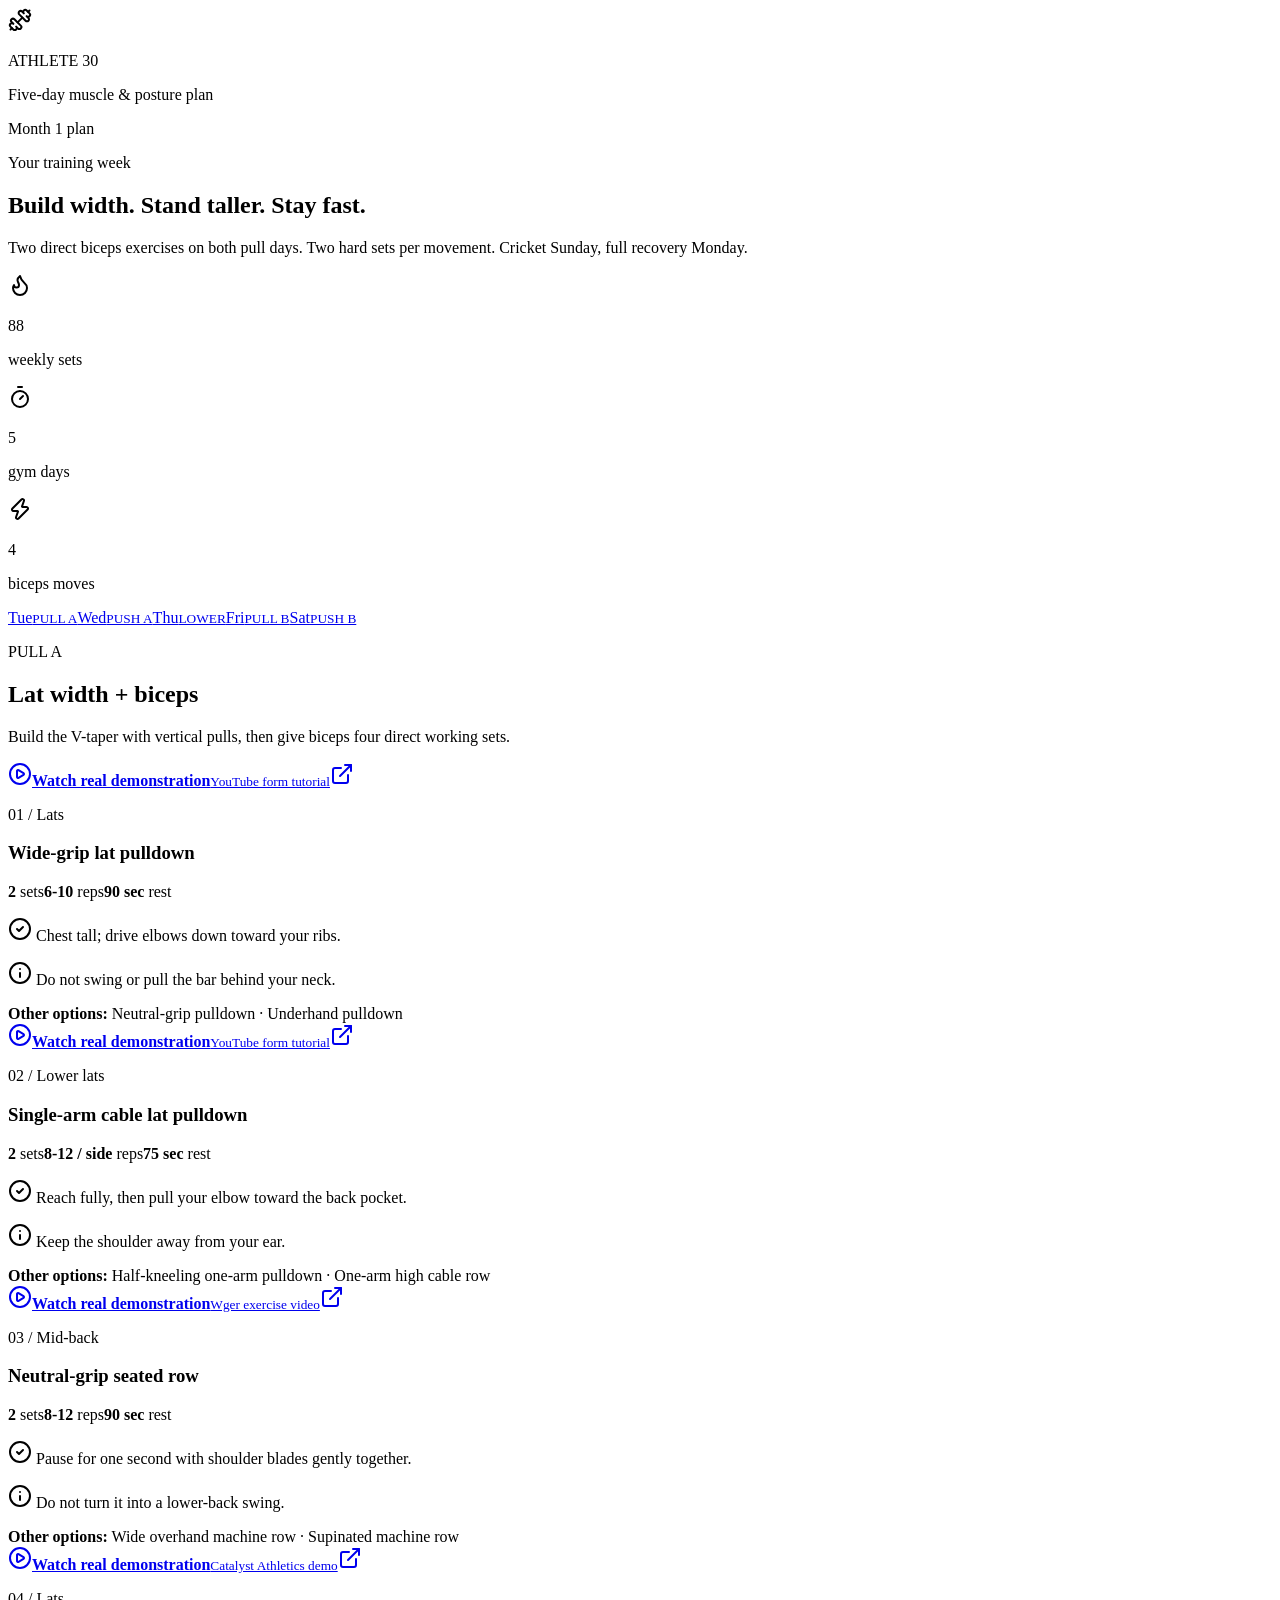
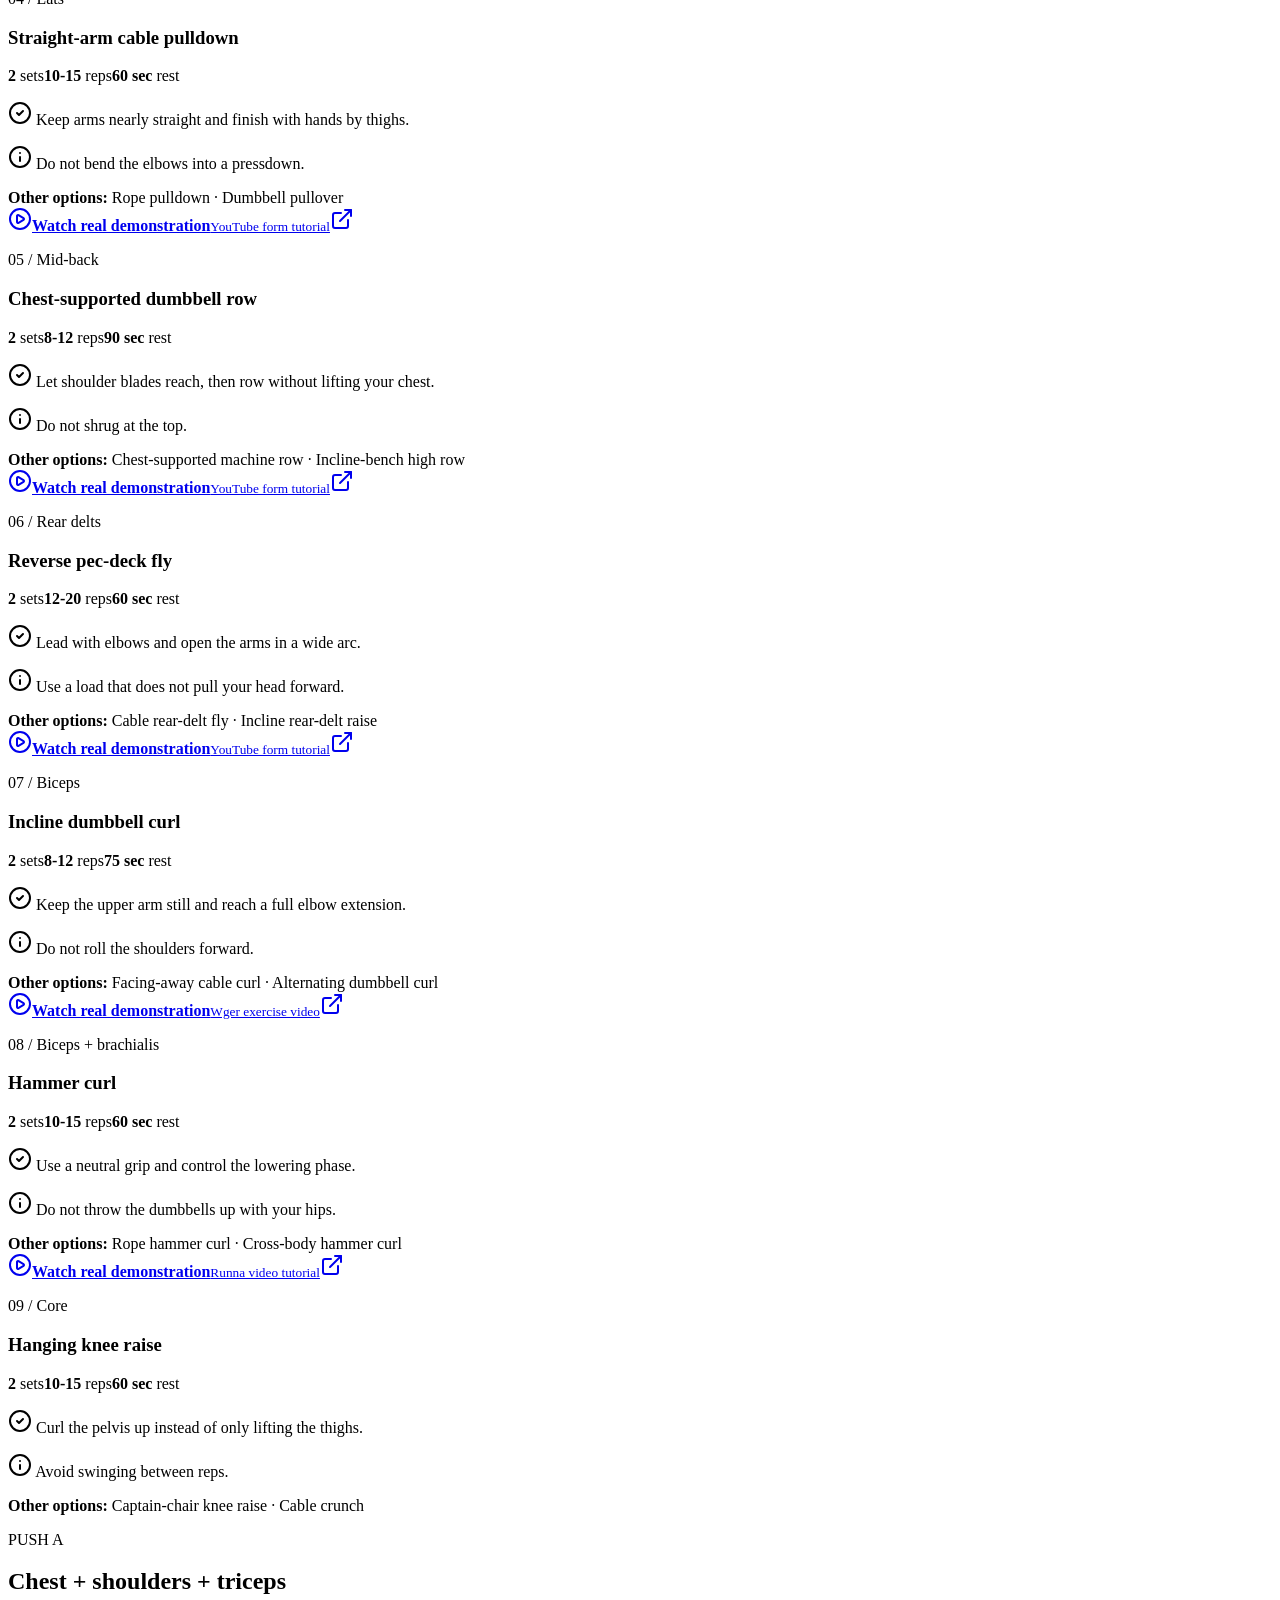
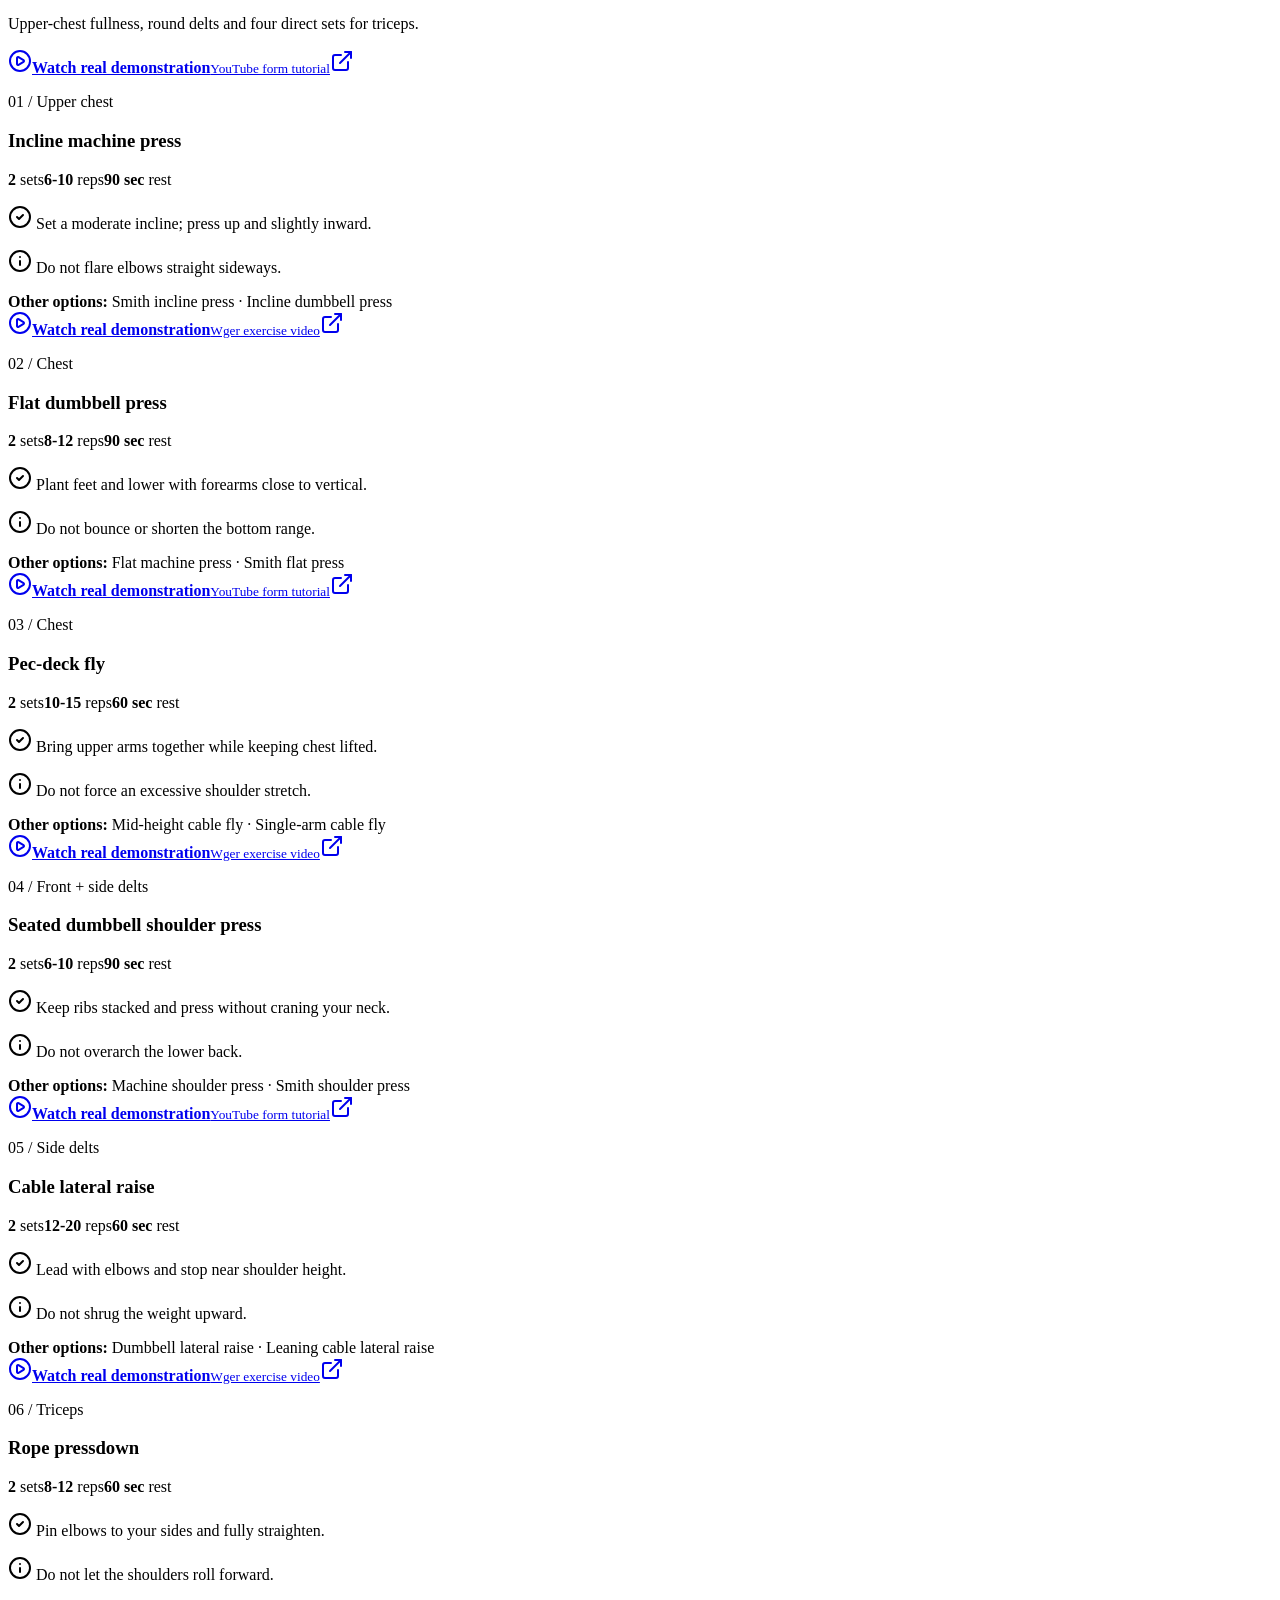
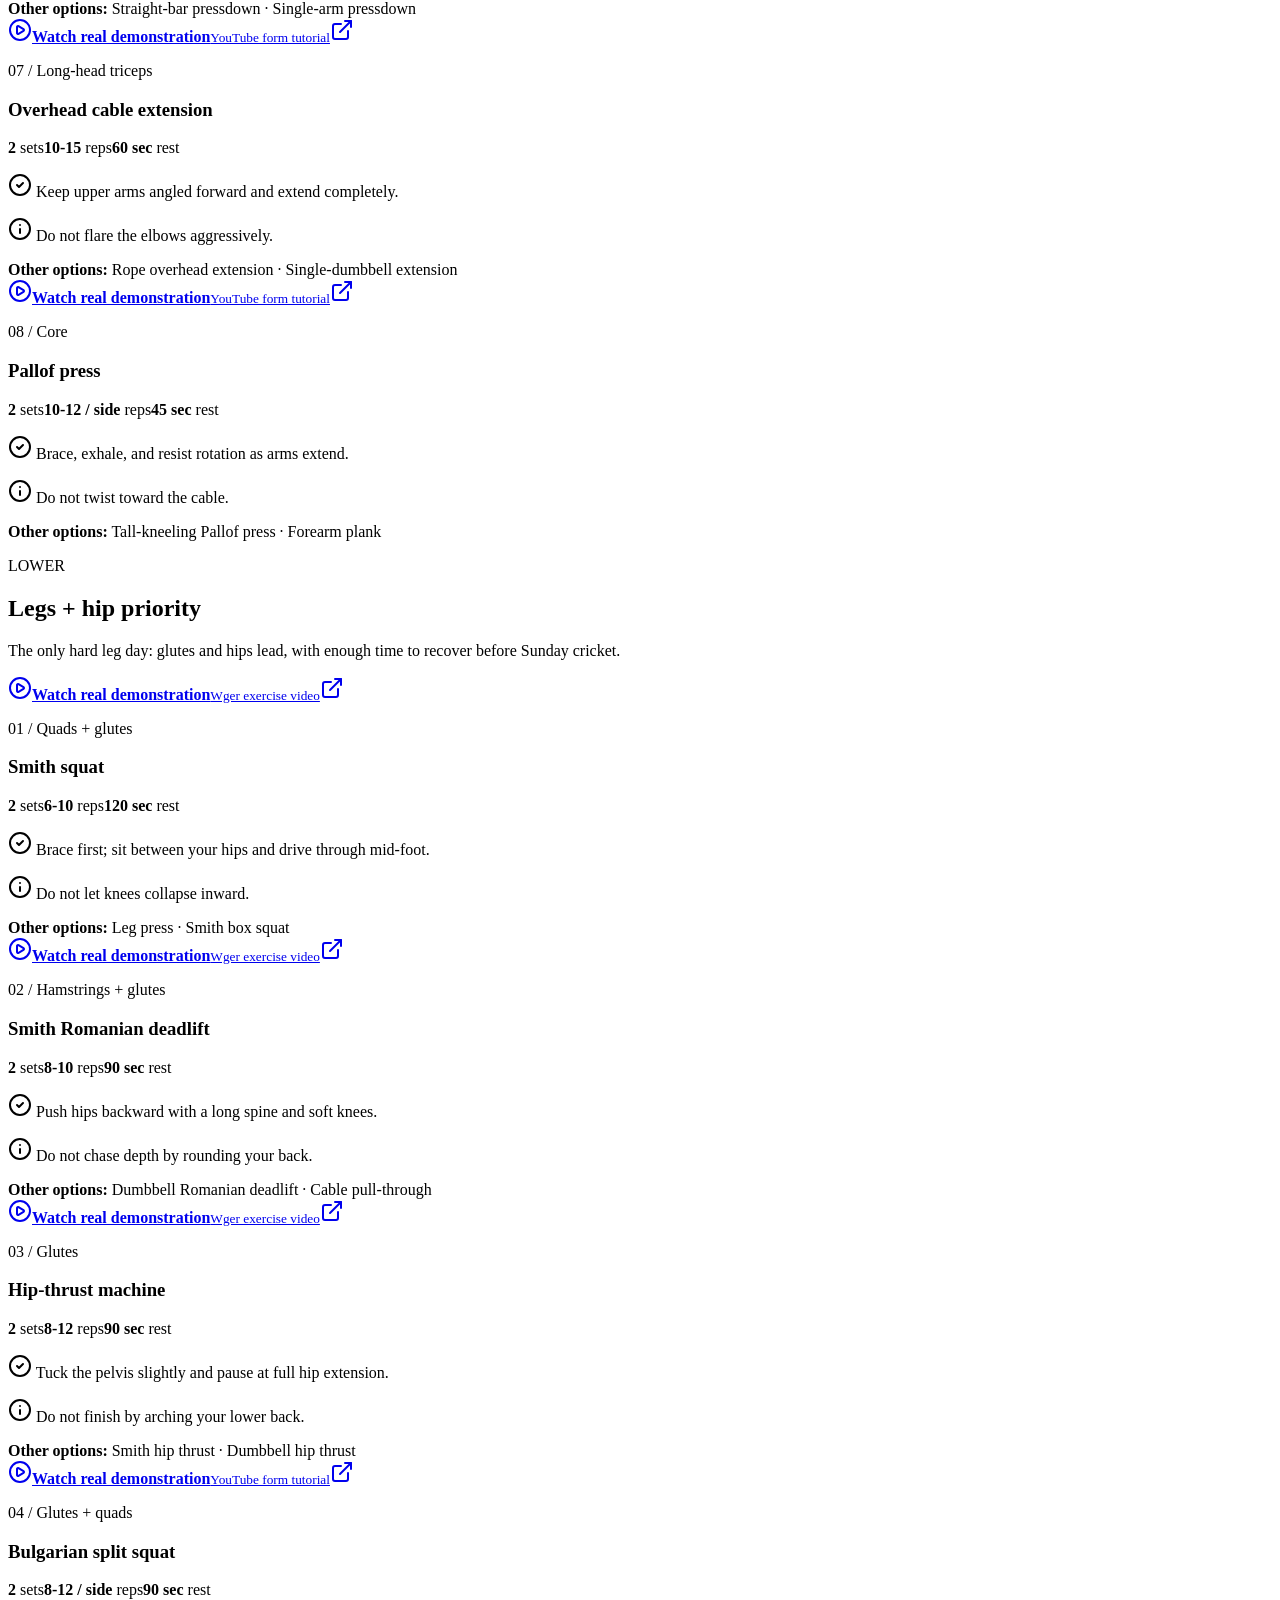
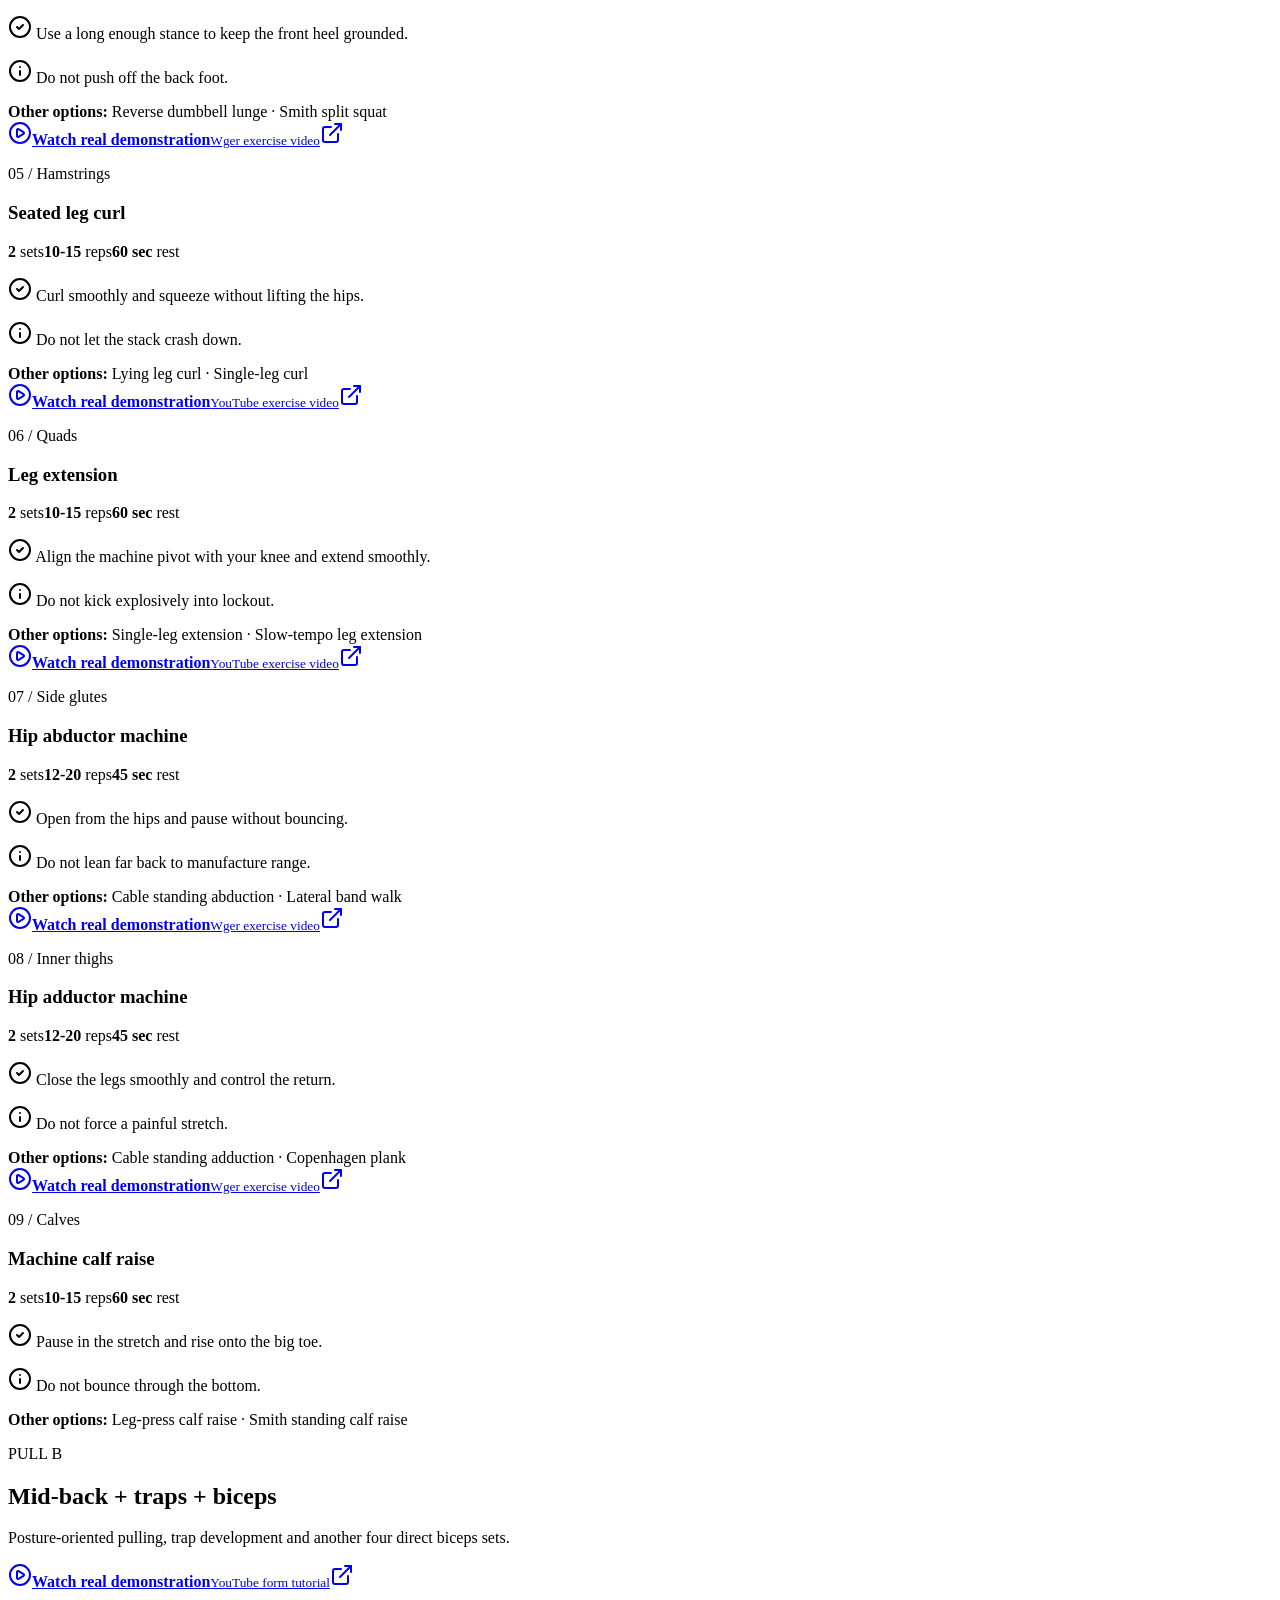
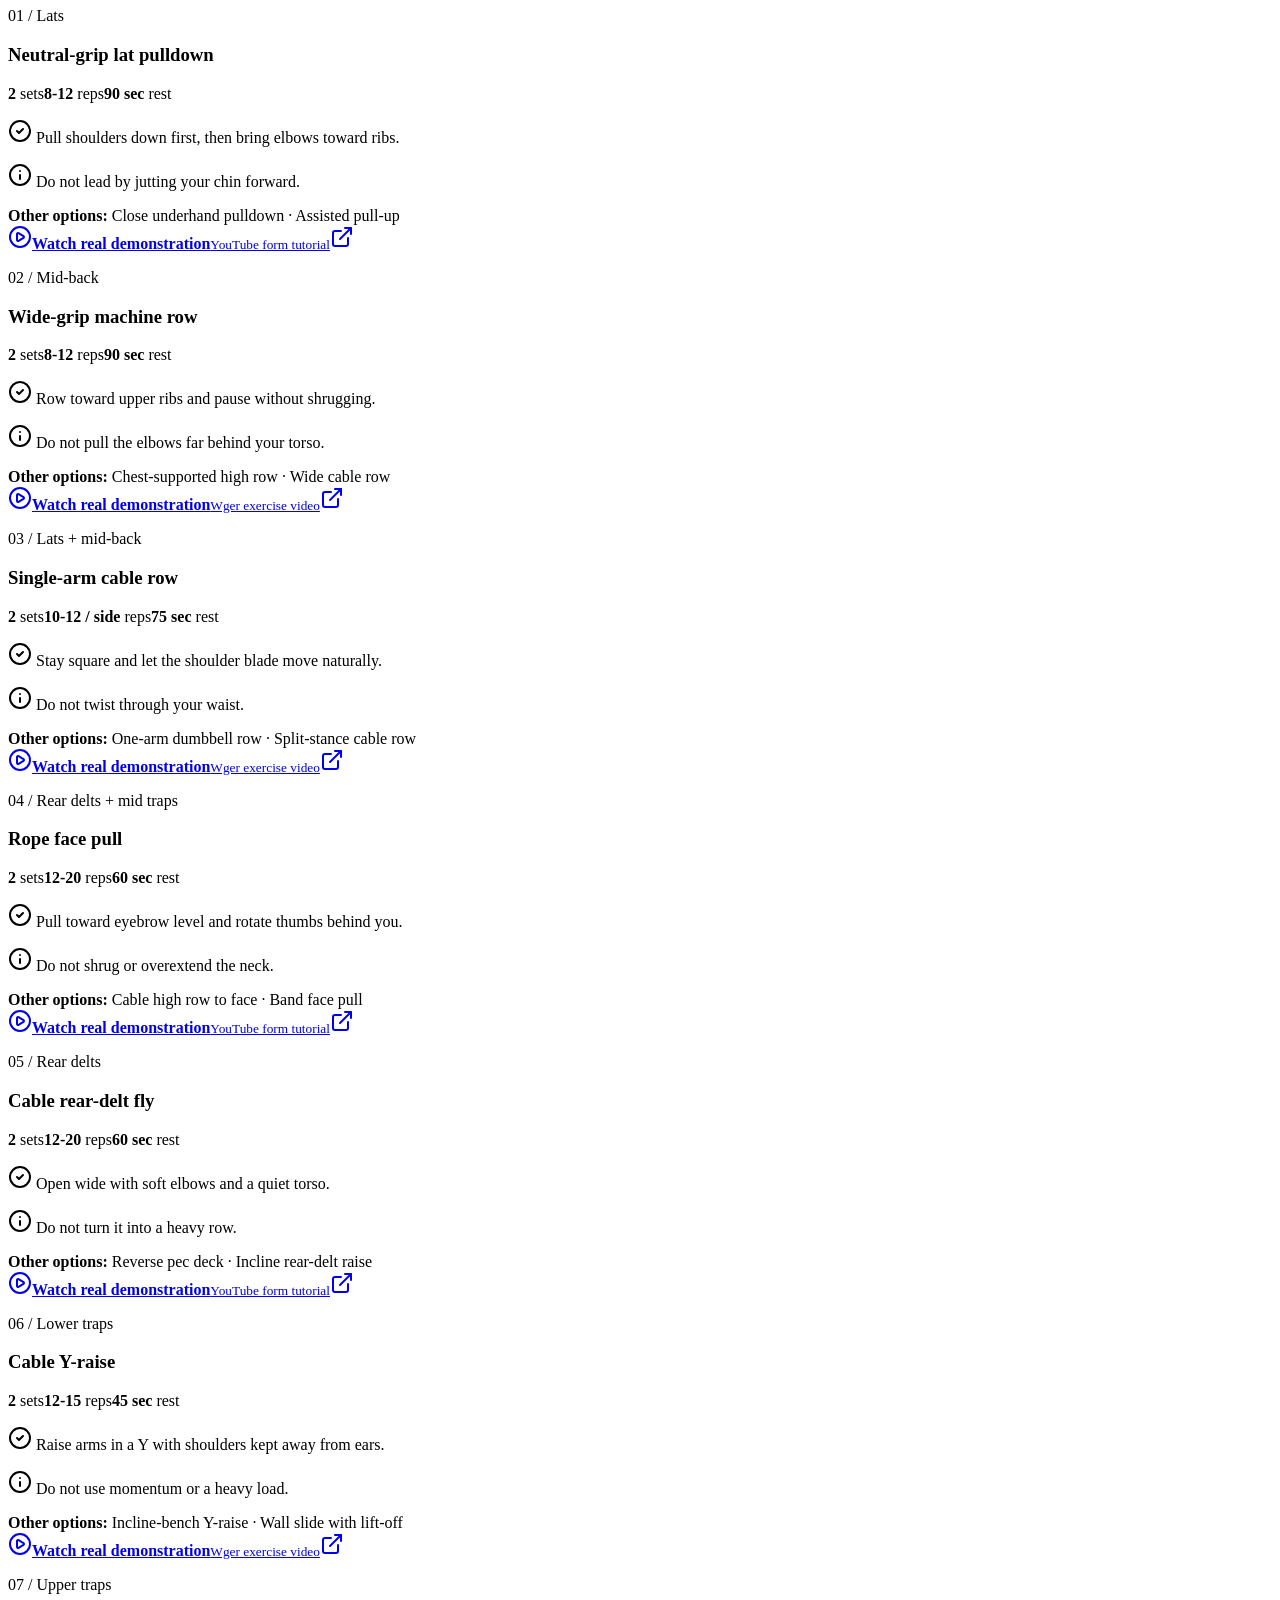
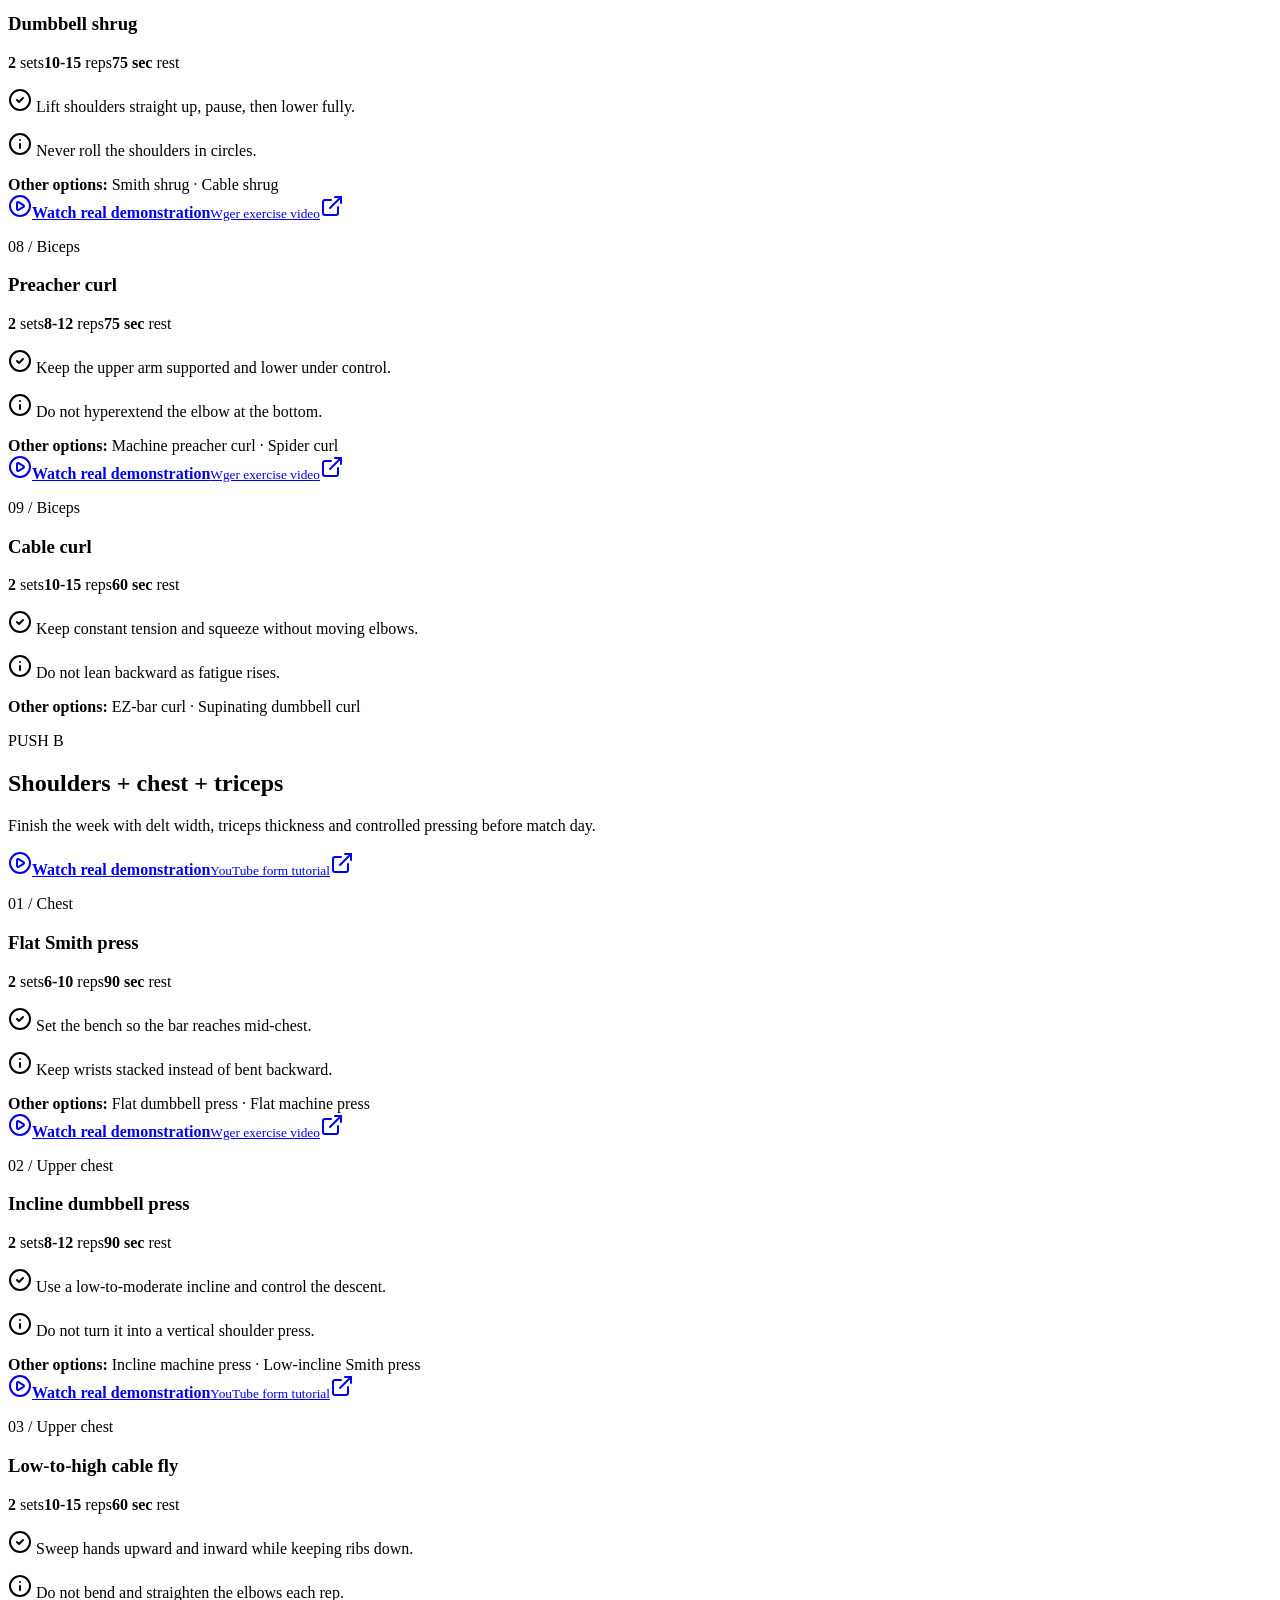
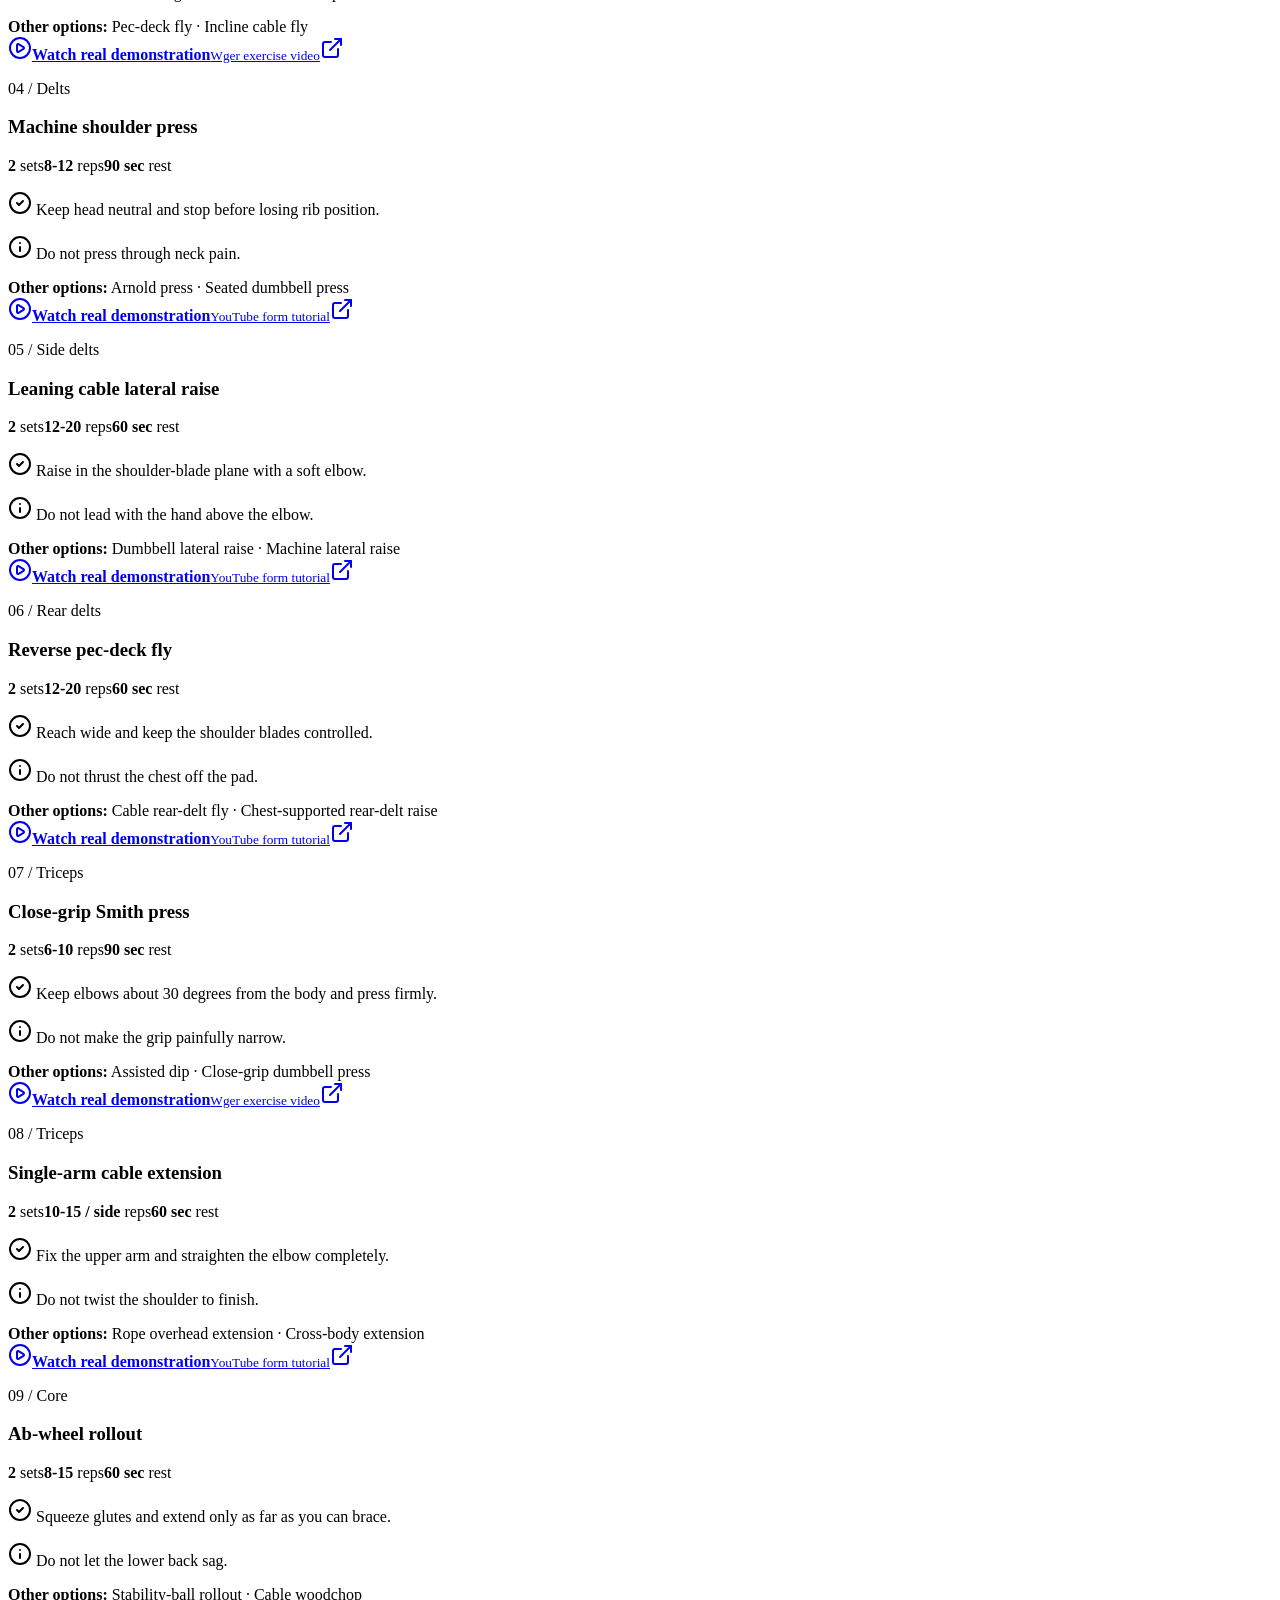
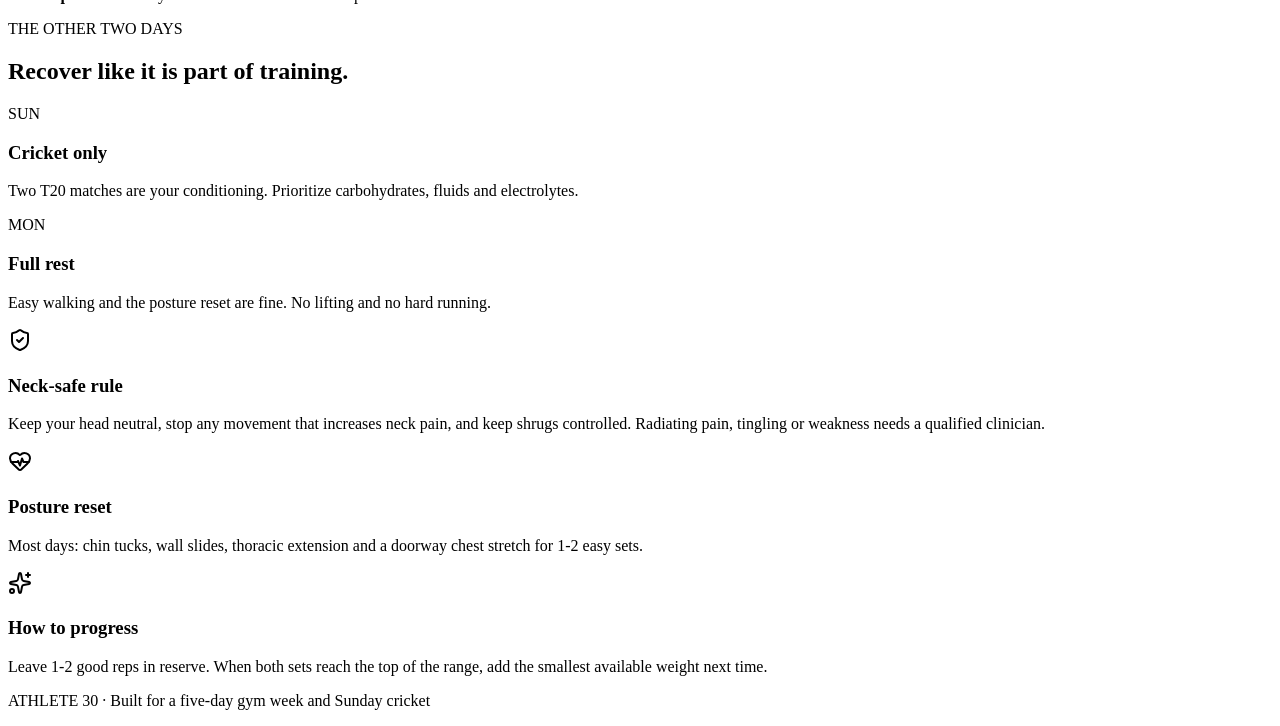
==== commit 5af9a174: "Replace broken exercise demo links" ====
--- a/index.html
+++ b/index.html
@@ -128,4 +128,4 @@
 
 .__variable_geist_mono_1001rt9 { --font-geist-mono: 'Geist Mono', 'Geist Mono Fallback'; }
 </style>
-</head><body class="__variable_geist_19ysh9d __variable_geist_mono_1001rt9 antialiased"><main class="min-h-screen bg-background text-foreground"><header class="sticky top-0 z-20 border-b border-border bg-card/95 backdrop-blur"><div class="mx-auto flex max-w-7xl items-center justify-between px-4 py-4 sm:px-6"><div class="flex items-center gap-3"><span class="grid size-10 place-items-center rounded-xl bg-primary text-primary-foreground"><svg xmlns="http://www.w3.org/2000/svg" width="24" height="24" viewBox="0 0 24 24" fill="none" stroke="currentColor" stroke-width="2" stroke-linecap="round" stroke-linejoin="round" class="lucide lucide-dumbbell" aria-hidden="true"><path d="M17.596 12.768a2 2 0 1 0 2.829-2.829l-1.768-1.767a2 2 0 0 0 2.828-2.829l-2.828-2.828a2 2 0 0 0-2.829 2.828l-1.767-1.768a2 2 0 1 0-2.829 2.829z"></path><path d="m2.5 21.5 1.4-1.4"></path><path d="m20.1 3.9 1.4-1.4"></path><path d="M5.343 21.485a2 2 0 1 0 2.829-2.828l1.767 1.768a2 2 0 1 0 2.829-2.829l-6.364-6.364a2 2 0 1 0-2.829 2.829l1.768 1.767a2 2 0 0 0-2.828 2.829z"></path><path d="m9.6 14.4 4.8-4.8"></path></svg></span><div><p class="font-heading text-lg font-black tracking-tight">ATHLETE 30</p><p class="hidden text-xs text-muted-foreground sm:block">Five-day muscle &amp; posture plan</p></div></div><span data-slot="badge" data-variant="default" class="group/badge inline-flex w-fit shrink-0 items-center justify-center gap-1 overflow-hidden rounded-4xl border border-transparent py-0.5 text-xs font-medium whitespace-nowrap transition-all focus-visible:border-ring focus-visible:ring-[3px] focus-visible:ring-ring/50 has-data-[icon=inline-end]:pr-1.5 has-data-[icon=inline-start]:pl-1.5 aria-invalid:border-destructive aria-invalid:ring-destructive/20 dark:aria-invalid:ring-destructive/40 [&amp;&gt;svg]:pointer-events-none [&amp;&gt;svg]:size-3! [a]:hover:bg-primary/80 h-7 bg-accent px-3 text-accent-foreground">Month 1 plan</span></div></header><section class="mx-auto max-w-7xl px-4 py-7 sm:px-6 sm:py-10"><div class="mb-8 grid gap-6 lg:grid-cols-[1fr_390px] lg:items-end"><div><p class="mb-2 text-xs font-bold uppercase tracking-[0.2em] text-primary">Your training week</p><h1 class="max-w-3xl font-heading text-4xl font-black leading-[1.03] tracking-[-0.04em] sm:text-6xl">Build width. Stand taller. Stay fast.</h1><p class="mt-4 max-w-2xl text-base leading-relaxed text-muted-foreground">Two direct biceps exercises on both pull days. Two hard sets per movement. Cricket Sunday, full recovery Monday.</p></div><div class="summary-panel"><div><svg xmlns="http://www.w3.org/2000/svg" width="24" height="24" viewBox="0 0 24 24" fill="none" stroke="currentColor" stroke-width="2" stroke-linecap="round" stroke-linejoin="round" class="lucide lucide-flame" aria-hidden="true"><path d="M12 3q1 4 4 6.5t3 5.5a1 1 0 0 1-14 0 5 5 0 0 1 1-3 1 1 0 0 0 5 0c0-2-1.5-3-1.5-5q0-2 2.5-4"></path></svg><p class="summary-value">88</p><p class="summary-label">weekly sets</p></div><div><svg xmlns="http://www.w3.org/2000/svg" width="24" height="24" viewBox="0 0 24 24" fill="none" stroke="currentColor" stroke-width="2" stroke-linecap="round" stroke-linejoin="round" class="lucide lucide-timer" aria-hidden="true"><line x1="10" x2="14" y1="2" y2="2"></line><line x1="12" x2="15" y1="14" y2="11"></line><circle cx="12" cy="14" r="8"></circle></svg><p class="summary-value">5</p><p class="summary-label">gym days</p></div><div><svg xmlns="http://www.w3.org/2000/svg" width="24" height="24" viewBox="0 0 24 24" fill="none" stroke="currentColor" stroke-width="2" stroke-linecap="round" stroke-linejoin="round" class="lucide lucide-zap" aria-hidden="true"><path d="M15.914 4a1.5 1.5 0 00-2.474-1.561l-9 9A1.5 1.5 0 005.5 14h4.002a.5.5 0 01.471.666L8.086 20a1.5 1.5 0 002.475 1.56l9-9A1.5 1.5 0 0018.5 10h-3.997a.5.5 0 01-.472-.667z"></path></svg><p class="summary-value">4</p><p class="summary-label">biceps moves</p></div></div></div><nav class="day-tabs" aria-label="Jump to workout day"><a href="#tue" class="day-tab"><span>Tue</span><small>PULL A</small></a><a href="#wed" class="day-tab"><span>Wed</span><small>PUSH A</small></a><a href="#thu" class="day-tab"><span>Thu</span><small>LOWER</small></a><a href="#fri" class="day-tab"><span>Fri</span><small>PULL B</small></a><a href="#sat" class="day-tab"><span>Sat</span><small>PUSH B</small></a></nav><section id="tue" class="workout-day scroll-mt-32"><div class="day-heading"><div><p>PULL A</p><h2>Lat width + biceps</h2></div><p>Build the V-taper with vertical pulls, then give biceps four direct working sets.</p></div><div class="exercise-grid"><article class="exercise-card"><a class="real-demo" href="https://www.youtube.com/watch?v=CAwf7n6Luuc" target="_blank" rel="noreferrer" aria-label="Open real demonstration for Wide-grip lat pulldown"><svg xmlns="http://www.w3.org/2000/svg" width="24" height="24" viewBox="0 0 24 24" fill="none" stroke="currentColor" stroke-width="2" stroke-linecap="round" stroke-linejoin="round" class="lucide lucide-circle-play" aria-hidden="true"><path d="M9 9.003a1 1 0 0 1 1.517-.859l4.997 2.997a1 1 0 0 1 0 1.718l-4.997 2.997A1 1 0 0 1 9 14.996z"></path><circle cx="12" cy="12" r="10"></circle></svg><span><b>Watch real demonstration</b><small>YouTube form tutorial</small></span><svg xmlns="http://www.w3.org/2000/svg" width="24" height="24" viewBox="0 0 24 24" fill="none" stroke="currentColor" stroke-width="2" stroke-linecap="round" stroke-linejoin="round" class="lucide lucide-external-link" aria-hidden="true"><path d="M15 3h6v6"></path><path d="M10 14 21 3"></path><path d="M18 13v6a2 2 0 0 1-2 2H5a2 2 0 0 1-2-2V8a2 2 0 0 1 2-2h6"></path></svg></a><div class="exercise-body"><div class="mb-3"><div><p class="exercise-number">01<!-- --> / <!-- -->Lats</p><h3>Wide-grip lat pulldown</h3></div></div><div class="prescription"><span><b>2</b> sets</span><span><b>6-10</b> reps</span><span><b>90 sec</b> rest</span></div><p class="cue"><svg xmlns="http://www.w3.org/2000/svg" width="24" height="24" viewBox="0 0 24 24" fill="none" stroke="currentColor" stroke-width="2" stroke-linecap="round" stroke-linejoin="round" class="lucide lucide-circle-check" aria-hidden="true"><circle cx="12" cy="12" r="10"></circle><path d="m9 12 2 2 4-4"></path></svg> <!-- -->Chest tall; drive elbows down toward your ribs.</p><p class="avoid"><svg xmlns="http://www.w3.org/2000/svg" width="24" height="24" viewBox="0 0 24 24" fill="none" stroke="currentColor" stroke-width="2" stroke-linecap="round" stroke-linejoin="round" class="lucide lucide-info" aria-hidden="true"><circle cx="12" cy="12" r="10"></circle><path d="M12 16v-4"></path><path d="M12 8h.01"></path></svg> <!-- -->Do not swing or pull the bar behind your neck.</p><div class="alternatives"><b>Other options:</b> <!-- -->Neutral-grip pulldown · Underhand pulldown</div></div></article><article class="exercise-card"><a class="real-demo" href="https://www.muscleandstrength.com/exercises/single-arm-lat-pulldown.html" target="_blank" rel="noreferrer" aria-label="Open real demonstration for Single-arm cable lat pulldown"><svg xmlns="http://www.w3.org/2000/svg" width="24" height="24" viewBox="0 0 24 24" fill="none" stroke="currentColor" stroke-width="2" stroke-linecap="round" stroke-linejoin="round" class="lucide lucide-circle-play" aria-hidden="true"><path d="M9 9.003a1 1 0 0 1 1.517-.859l4.997 2.997a1 1 0 0 1 0 1.718l-4.997 2.997A1 1 0 0 1 9 14.996z"></path><circle cx="12" cy="12" r="10"></circle></svg><span><b>Watch real demonstration</b><small>Muscle &amp; Strength demo</small></span><svg xmlns="http://www.w3.org/2000/svg" width="24" height="24" viewBox="0 0 24 24" fill="none" stroke="currentColor" stroke-width="2" stroke-linecap="round" stroke-linejoin="round" class="lucide lucide-external-link" aria-hidden="true"><path d="M15 3h6v6"></path><path d="M10 14 21 3"></path><path d="M18 13v6a2 2 0 0 1-2 2H5a2 2 0 0 1-2-2V8a2 2 0 0 1 2-2h6"></path></svg></a><div class="exercise-body"><div class="mb-3"><div><p class="exercise-number">02<!-- --> / <!-- -->Lower lats</p><h3>Single-arm cable lat pulldown</h3></div></div><div class="prescription"><span><b>2</b> sets</span><span><b>8-12 / side</b> reps</span><span><b>75 sec</b> rest</span></div><p class="cue"><svg xmlns="http://www.w3.org/2000/svg" width="24" height="24" viewBox="0 0 24 24" fill="none" stroke="currentColor" stroke-width="2" stroke-linecap="round" stroke-linejoin="round" class="lucide lucide-circle-check" aria-hidden="true"><circle cx="12" cy="12" r="10"></circle><path d="m9 12 2 2 4-4"></path></svg> <!-- -->Reach fully, then pull your elbow toward the back pocket.</p><p class="avoid"><svg xmlns="http://www.w3.org/2000/svg" width="24" height="24" viewBox="0 0 24 24" fill="none" stroke="currentColor" stroke-width="2" stroke-linecap="round" stroke-linejoin="round" class="lucide lucide-info" aria-hidden="true"><circle cx="12" cy="12" r="10"></circle><path d="M12 16v-4"></path><path d="M12 8h.01"></path></svg> <!-- -->Keep the shoulder away from your ear.</p><div class="alternatives"><b>Other options:</b> <!-- -->Half-kneeling one-arm pulldown · One-arm high cable row</div></div></article><article class="exercise-card"><a class="real-demo" href="https://wger.de/media/exercise-video/512/fff4c294-93f0-4926-b3a2-bf59ad4afaa5.MOV" target="_blank" rel="noreferrer" aria-label="Open real demonstration for Neutral-grip seated row"><svg xmlns="http://www.w3.org/2000/svg" width="24" height="24" viewBox="0 0 24 24" fill="none" stroke="currentColor" stroke-width="2" stroke-linecap="round" stroke-linejoin="round" class="lucide lucide-circle-play" aria-hidden="true"><path d="M9 9.003a1 1 0 0 1 1.517-.859l4.997 2.997a1 1 0 0 1 0 1.718l-4.997 2.997A1 1 0 0 1 9 14.996z"></path><circle cx="12" cy="12" r="10"></circle></svg><span><b>Watch real demonstration</b><small>Wger exercise video</small></span><svg xmlns="http://www.w3.org/2000/svg" width="24" height="24" viewBox="0 0 24 24" fill="none" stroke="currentColor" stroke-width="2" stroke-linecap="round" stroke-linejoin="round" class="lucide lucide-external-link" aria-hidden="true"><path d="M15 3h6v6"></path><path d="M10 14 21 3"></path><path d="M18 13v6a2 2 0 0 1-2 2H5a2 2 0 0 1-2-2V8a2 2 0 0 1 2-2h6"></path></svg></a><div class="exercise-body"><div class="mb-3"><div><p class="exercise-number">03<!-- --> / <!-- -->Mid-back</p><h3>Neutral-grip seated row</h3></div></div><div class="prescription"><span><b>2</b> sets</span><span><b>8-12</b> reps</span><span><b>90 sec</b> rest</span></div><p class="cue"><svg xmlns="http://www.w3.org/2000/svg" width="24" height="24" viewBox="0 0 24 24" fill="none" stroke="currentColor" stroke-width="2" stroke-linecap="round" stroke-linejoin="round" class="lucide lucide-circle-check" aria-hidden="true"><circle cx="12" cy="12" r="10"></circle><path d="m9 12 2 2 4-4"></path></svg> <!-- -->Pause for one second with shoulder blades gently together.</p><p class="avoid"><svg xmlns="http://www.w3.org/2000/svg" width="24" height="24" viewBox="0 0 24 24" fill="none" stroke="currentColor" stroke-width="2" stroke-linecap="round" stroke-linejoin="round" class="lucide lucide-info" aria-hidden="true"><circle cx="12" cy="12" r="10"></circle><path d="M12 16v-4"></path><path d="M12 8h.01"></path></svg> <!-- -->Do not turn it into a lower-back swing.</p><div class="alternatives"><b>Other options:</b> <!-- -->Wide overhand machine row · Supinated machine row</div></div></article><article class="exercise-card"><a class="real-demo" href="https://www.catalystathletics.com/exercise/907/Straight-Arm-Pulldown/" target="_blank" rel="noreferrer" aria-label="Open real demonstration for Straight-arm cable pulldown"><svg xmlns="http://www.w3.org/2000/svg" width="24" height="24" viewBox="0 0 24 24" fill="none" stroke="currentColor" stroke-width="2" stroke-linecap="round" stroke-linejoin="round" class="lucide lucide-circle-play" aria-hidden="true"><path d="M9 9.003a1 1 0 0 1 1.517-.859l4.997 2.997a1 1 0 0 1 0 1.718l-4.997 2.997A1 1 0 0 1 9 14.996z"></path><circle cx="12" cy="12" r="10"></circle></svg><span><b>Watch real demonstration</b><small>Catalyst Athletics demo</small></span><svg xmlns="http://www.w3.org/2000/svg" width="24" height="24" viewBox="0 0 24 24" fill="none" stroke="currentColor" stroke-width="2" stroke-linecap="round" stroke-linejoin="round" class="lucide lucide-external-link" aria-hidden="true"><path d="M15 3h6v6"></path><path d="M10 14 21 3"></path><path d="M18 13v6a2 2 0 0 1-2 2H5a2 2 0 0 1-2-2V8a2 2 0 0 1 2-2h6"></path></svg></a><div class="exercise-body"><div class="mb-3"><div><p class="exercise-number">04<!-- --> / <!-- -->Lats</p><h3>Straight-arm cable pulldown</h3></div></div><div class="prescription"><span><b>2</b> sets</span><span><b>10-15</b> reps</span><span><b>60 sec</b> rest</span></div><p class="cue"><svg xmlns="http://www.w3.org/2000/svg" width="24" height="24" viewBox="0 0 24 24" fill="none" stroke="currentColor" stroke-width="2" stroke-linecap="round" stroke-linejoin="round" class="lucide lucide-circle-check" aria-hidden="true"><circle cx="12" cy="12" r="10"></circle><path d="m9 12 2 2 4-4"></path></svg> <!-- -->Keep arms nearly straight and finish with hands by thighs.</p><p class="avoid"><svg xmlns="http://www.w3.org/2000/svg" width="24" height="24" viewBox="0 0 24 24" fill="none" stroke="currentColor" stroke-width="2" stroke-linecap="round" stroke-linejoin="round" class="lucide lucide-info" aria-hidden="true"><circle cx="12" cy="12" r="10"></circle><path d="M12 16v-4"></path><path d="M12 8h.01"></path></svg> <!-- -->Do not bend the elbows into a pressdown.</p><div class="alternatives"><b>Other options:</b> <!-- -->Rope pulldown · Dumbbell pullover</div></div></article><article class="exercise-card"><a class="real-demo" href="https://www.muscleandstrength.com/exercises/chest-supported-dumbbell-row.html" target="_blank" rel="noreferrer" aria-label="Open real demonstration for Chest-supported dumbbell row"><svg xmlns="http://www.w3.org/2000/svg" width="24" height="24" viewBox="0 0 24 24" fill="none" stroke="currentColor" stroke-width="2" stroke-linecap="round" stroke-linejoin="round" class="lucide lucide-circle-play" aria-hidden="true"><path d="M9 9.003a1 1 0 0 1 1.517-.859l4.997 2.997a1 1 0 0 1 0 1.718l-4.997 2.997A1 1 0 0 1 9 14.996z"></path><circle cx="12" cy="12" r="10"></circle></svg><span><b>Watch real demonstration</b><small>Muscle &amp; Strength demo</small></span><svg xmlns="http://www.w3.org/2000/svg" width="24" height="24" viewBox="0 0 24 24" fill="none" stroke="currentColor" stroke-width="2" stroke-linecap="round" stroke-linejoin="round" class="lucide lucide-external-link" aria-hidden="true"><path d="M15 3h6v6"></path><path d="M10 14 21 3"></path><path d="M18 13v6a2 2 0 0 1-2 2H5a2 2 0 0 1-2-2V8a2 2 0 0 1 2-2h6"></path></svg></a><div class="exercise-body"><div class="mb-3"><div><p class="exercise-number">05<!-- --> / <!-- -->Mid-back</p><h3>Chest-supported dumbbell row</h3></div></div><div class="prescription"><span><b>2</b> sets</span><span><b>8-12</b> reps</span><span><b>90 sec</b> rest</span></div><p class="cue"><svg xmlns="http://www.w3.org/2000/svg" width="24" height="24" viewBox="0 0 24 24" fill="none" stroke="currentColor" stroke-width="2" stroke-linecap="round" stroke-linejoin="round" class="lucide lucide-circle-check" aria-hidden="true"><circle cx="12" cy="12" r="10"></circle><path d="m9 12 2 2 4-4"></path></svg> <!-- -->Let shoulder blades reach, then row without lifting your chest.</p><p class="avoid"><svg xmlns="http://www.w3.org/2000/svg" width="24" height="24" viewBox="0 0 24 24" fill="none" stroke="currentColor" stroke-width="2" stroke-linecap="round" stroke-linejoin="round" class="lucide lucide-info" aria-hidden="true"><circle cx="12" cy="12" r="10"></circle><path d="M12 16v-4"></path><path d="M12 8h.01"></path></svg> <!-- -->Do not shrug at the top.</p><div class="alternatives"><b>Other options:</b> <!-- -->Chest-supported machine row · Incline-bench high row</div></div></article><article class="exercise-card"><a class="real-demo" href="https://www.youtube.com/watch?v=dC7jhEk-29A" target="_blank" rel="noreferrer" aria-label="Open real demonstration for Reverse pec-deck fly"><svg xmlns="http://www.w3.org/2000/svg" width="24" height="24" viewBox="0 0 24 24" fill="none" stroke="currentColor" stroke-width="2" stroke-linecap="round" stroke-linejoin="round" class="lucide lucide-circle-play" aria-hidden="true"><path d="M9 9.003a1 1 0 0 1 1.517-.859l4.997 2.997a1 1 0 0 1 0 1.718l-4.997 2.997A1 1 0 0 1 9 14.996z"></path><circle cx="12" cy="12" r="10"></circle></svg><span><b>Watch real demonstration</b><small>YouTube form tutorial</small></span><svg xmlns="http://www.w3.org/2000/svg" width="24" height="24" viewBox="0 0 24 24" fill="none" stroke="currentColor" stroke-width="2" stroke-linecap="round" stroke-linejoin="round" class="lucide lucide-external-link" aria-hidden="true"><path d="M15 3h6v6"></path><path d="M10 14 21 3"></path><path d="M18 13v6a2 2 0 0 1-2 2H5a2 2 0 0 1-2-2V8a2 2 0 0 1 2-2h6"></path></svg></a><div class="exercise-body"><div class="mb-3"><div><p class="exercise-number">06<!-- --> / <!-- -->Rear delts</p><h3>Reverse pec-deck fly</h3></div></div><div class="prescription"><span><b>2</b> sets</span><span><b>12-20</b> reps</span><span><b>60 sec</b> rest</span></div><p class="cue"><svg xmlns="http://www.w3.org/2000/svg" width="24" height="24" viewBox="0 0 24 24" fill="none" stroke="currentColor" stroke-width="2" stroke-linecap="round" stroke-linejoin="round" class="lucide lucide-circle-check" aria-hidden="true"><circle cx="12" cy="12" r="10"></circle><path d="m9 12 2 2 4-4"></path></svg> <!-- -->Lead with elbows and open the arms in a wide arc.</p><p class="avoid"><svg xmlns="http://www.w3.org/2000/svg" width="24" height="24" viewBox="0 0 24 24" fill="none" stroke="currentColor" stroke-width="2" stroke-linecap="round" stroke-linejoin="round" class="lucide lucide-info" aria-hidden="true"><circle cx="12" cy="12" r="10"></circle><path d="M12 16v-4"></path><path d="M12 8h.01"></path></svg> <!-- -->Use a load that does not pull your head forward.</p><div class="alternatives"><b>Other options:</b> <!-- -->Cable rear-delt fly · Incline rear-delt raise</div></div></article><article class="exercise-card"><a class="real-demo" href="https://www.muscleandstrength.com/exercises/incline-dumbbell-curl.html" target="_blank" rel="noreferrer" aria-label="Open real demonstration for Incline dumbbell curl"><svg xmlns="http://www.w3.org/2000/svg" width="24" height="24" viewBox="0 0 24 24" fill="none" stroke="currentColor" stroke-width="2" stroke-linecap="round" stroke-linejoin="round" class="lucide lucide-circle-play" aria-hidden="true"><path d="M9 9.003a1 1 0 0 1 1.517-.859l4.997 2.997a1 1 0 0 1 0 1.718l-4.997 2.997A1 1 0 0 1 9 14.996z"></path><circle cx="12" cy="12" r="10"></circle></svg><span><b>Watch real demonstration</b><small>Muscle &amp; Strength demo</small></span><svg xmlns="http://www.w3.org/2000/svg" width="24" height="24" viewBox="0 0 24 24" fill="none" stroke="currentColor" stroke-width="2" stroke-linecap="round" stroke-linejoin="round" class="lucide lucide-external-link" aria-hidden="true"><path d="M15 3h6v6"></path><path d="M10 14 21 3"></path><path d="M18 13v6a2 2 0 0 1-2 2H5a2 2 0 0 1-2-2V8a2 2 0 0 1 2-2h6"></path></svg></a><div class="exercise-body"><div class="mb-3"><div><p class="exercise-number">07<!-- --> / <!-- -->Biceps</p><h3>Incline dumbbell curl</h3></div></div><div class="prescription"><span><b>2</b> sets</span><span><b>8-12</b> reps</span><span><b>75 sec</b> rest</span></div><p class="cue"><svg xmlns="http://www.w3.org/2000/svg" width="24" height="24" viewBox="0 0 24 24" fill="none" stroke="currentColor" stroke-width="2" stroke-linecap="round" stroke-linejoin="round" class="lucide lucide-circle-check" aria-hidden="true"><circle cx="12" cy="12" r="10"></circle><path d="m9 12 2 2 4-4"></path></svg> <!-- -->Keep the upper arm still and reach a full elbow extension.</p><p class="avoid"><svg xmlns="http://www.w3.org/2000/svg" width="24" height="24" viewBox="0 0 24 24" fill="none" stroke="currentColor" stroke-width="2" stroke-linecap="round" stroke-linejoin="round" class="lucide lucide-info" aria-hidden="true"><circle cx="12" cy="12" r="10"></circle><path d="M12 16v-4"></path><path d="M12 8h.01"></path></svg> <!-- -->Do not roll the shoulders forward.</p><div class="alternatives"><b>Other options:</b> <!-- -->Facing-away cable curl · Alternating dumbbell curl</div></div></article><article class="exercise-card"><a class="real-demo" href="https://wger.de/media/exercise-video/272/df069052-2173-4f24-855f-a0eebe729f24.MOV" target="_blank" rel="noreferrer" aria-label="Open real demonstration for Hammer curl"><svg xmlns="http://www.w3.org/2000/svg" width="24" height="24" viewBox="0 0 24 24" fill="none" stroke="currentColor" stroke-width="2" stroke-linecap="round" stroke-linejoin="round" class="lucide lucide-circle-play" aria-hidden="true"><path d="M9 9.003a1 1 0 0 1 1.517-.859l4.997 2.997a1 1 0 0 1 0 1.718l-4.997 2.997A1 1 0 0 1 9 14.996z"></path><circle cx="12" cy="12" r="10"></circle></svg><span><b>Watch real demonstration</b><small>Wger exercise video</small></span><svg xmlns="http://www.w3.org/2000/svg" width="24" height="24" viewBox="0 0 24 24" fill="none" stroke="currentColor" stroke-width="2" stroke-linecap="round" stroke-linejoin="round" class="lucide lucide-external-link" aria-hidden="true"><path d="M15 3h6v6"></path><path d="M10 14 21 3"></path><path d="M18 13v6a2 2 0 0 1-2 2H5a2 2 0 0 1-2-2V8a2 2 0 0 1 2-2h6"></path></svg></a><div class="exercise-body"><div class="mb-3"><div><p class="exercise-number">08<!-- --> / <!-- -->Biceps + brachialis</p><h3>Hammer curl</h3></div></div><div class="prescription"><span><b>2</b> sets</span><span><b>10-15</b> reps</span><span><b>60 sec</b> rest</span></div><p class="cue"><svg xmlns="http://www.w3.org/2000/svg" width="24" height="24" viewBox="0 0 24 24" fill="none" stroke="currentColor" stroke-width="2" stroke-linecap="round" stroke-linejoin="round" class="lucide lucide-circle-check" aria-hidden="true"><circle cx="12" cy="12" r="10"></circle><path d="m9 12 2 2 4-4"></path></svg> <!-- -->Use a neutral grip and control the lowering phase.</p><p class="avoid"><svg xmlns="http://www.w3.org/2000/svg" width="24" height="24" viewBox="0 0 24 24" fill="none" stroke="currentColor" stroke-width="2" stroke-linecap="round" stroke-linejoin="round" class="lucide lucide-info" aria-hidden="true"><circle cx="12" cy="12" r="10"></circle><path d="M12 16v-4"></path><path d="M12 8h.01"></path></svg> <!-- -->Do not throw the dumbbells up with your hips.</p><div class="alternatives"><b>Other options:</b> <!-- -->Rope hammer curl · Cross-body hammer curl</div></div></article><article class="exercise-card"><a class="real-demo" href="https://support.runna.com/en/articles/6376285-hanging-knee-raise-exercise-tutorial" target="_blank" rel="noreferrer" aria-label="Open real demonstration for Hanging knee raise"><svg xmlns="http://www.w3.org/2000/svg" width="24" height="24" viewBox="0 0 24 24" fill="none" stroke="currentColor" stroke-width="2" stroke-linecap="round" stroke-linejoin="round" class="lucide lucide-circle-play" aria-hidden="true"><path d="M9 9.003a1 1 0 0 1 1.517-.859l4.997 2.997a1 1 0 0 1 0 1.718l-4.997 2.997A1 1 0 0 1 9 14.996z"></path><circle cx="12" cy="12" r="10"></circle></svg><span><b>Watch real demonstration</b><small>Runna video tutorial</small></span><svg xmlns="http://www.w3.org/2000/svg" width="24" height="24" viewBox="0 0 24 24" fill="none" stroke="currentColor" stroke-width="2" stroke-linecap="round" stroke-linejoin="round" class="lucide lucide-external-link" aria-hidden="true"><path d="M15 3h6v6"></path><path d="M10 14 21 3"></path><path d="M18 13v6a2 2 0 0 1-2 2H5a2 2 0 0 1-2-2V8a2 2 0 0 1 2-2h6"></path></svg></a><div class="exercise-body"><div class="mb-3"><div><p class="exercise-number">09<!-- --> / <!-- -->Core</p><h3>Hanging knee raise</h3></div></div><div class="prescription"><span><b>2</b> sets</span><span><b>10-15</b> reps</span><span><b>60 sec</b> rest</span></div><p class="cue"><svg xmlns="http://www.w3.org/2000/svg" width="24" height="24" viewBox="0 0 24 24" fill="none" stroke="currentColor" stroke-width="2" stroke-linecap="round" stroke-linejoin="round" class="lucide lucide-circle-check" aria-hidden="true"><circle cx="12" cy="12" r="10"></circle><path d="m9 12 2 2 4-4"></path></svg> <!-- -->Curl the pelvis up instead of only lifting the thighs.</p><p class="avoid"><svg xmlns="http://www.w3.org/2000/svg" width="24" height="24" viewBox="0 0 24 24" fill="none" stroke="currentColor" stroke-width="2" stroke-linecap="round" stroke-linejoin="round" class="lucide lucide-info" aria-hidden="true"><circle cx="12" cy="12" r="10"></circle><path d="M12 16v-4"></path><path d="M12 8h.01"></path></svg> <!-- -->Avoid swinging between reps.</p><div class="alternatives"><b>Other options:</b> <!-- -->Captain-chair knee raise · Cable crunch</div></div></article></div></section><section id="wed" class="workout-day scroll-mt-32"><div class="day-heading"><div><p>PUSH A</p><h2>Chest + shoulders + triceps</h2></div><p>Upper-chest fullness, round delts and four direct sets for triceps.</p></div><div class="exercise-grid"><article class="exercise-card"><a class="real-demo" href="https://www.muscleandstrength.com/exercises/hammer-strength-incline-bench-press.html" target="_blank" rel="noreferrer" aria-label="Open real demonstration for Incline machine press"><svg xmlns="http://www.w3.org/2000/svg" width="24" height="24" viewBox="0 0 24 24" fill="none" stroke="currentColor" stroke-width="2" stroke-linecap="round" stroke-linejoin="round" class="lucide lucide-circle-play" aria-hidden="true"><path d="M9 9.003a1 1 0 0 1 1.517-.859l4.997 2.997a1 1 0 0 1 0 1.718l-4.997 2.997A1 1 0 0 1 9 14.996z"></path><circle cx="12" cy="12" r="10"></circle></svg><span><b>Watch real demonstration</b><small>Muscle &amp; Strength demo</small></span><svg xmlns="http://www.w3.org/2000/svg" width="24" height="24" viewBox="0 0 24 24" fill="none" stroke="currentColor" stroke-width="2" stroke-linecap="round" stroke-linejoin="round" class="lucide lucide-external-link" aria-hidden="true"><path d="M15 3h6v6"></path><path d="M10 14 21 3"></path><path d="M18 13v6a2 2 0 0 1-2 2H5a2 2 0 0 1-2-2V8a2 2 0 0 1 2-2h6"></path></svg></a><div class="exercise-body"><div class="mb-3"><div><p class="exercise-number">01<!-- --> / <!-- -->Upper chest</p><h3>Incline machine press</h3></div></div><div class="prescription"><span><b>2</b> sets</span><span><b>6-10</b> reps</span><span><b>90 sec</b> rest</span></div><p class="cue"><svg xmlns="http://www.w3.org/2000/svg" width="24" height="24" viewBox="0 0 24 24" fill="none" stroke="currentColor" stroke-width="2" stroke-linecap="round" stroke-linejoin="round" class="lucide lucide-circle-check" aria-hidden="true"><circle cx="12" cy="12" r="10"></circle><path d="m9 12 2 2 4-4"></path></svg> <!-- -->Set a moderate incline; press up and slightly inward.</p><p class="avoid"><svg xmlns="http://www.w3.org/2000/svg" width="24" height="24" viewBox="0 0 24 24" fill="none" stroke="currentColor" stroke-width="2" stroke-linecap="round" stroke-linejoin="round" class="lucide lucide-info" aria-hidden="true"><circle cx="12" cy="12" r="10"></circle><path d="M12 16v-4"></path><path d="M12 8h.01"></path></svg> <!-- -->Do not flare elbows straight sideways.</p><div class="alternatives"><b>Other options:</b> <!-- -->Smith incline press · Incline dumbbell press</div></div></article><article class="exercise-card"><a class="real-demo" href="https://wger.de/media/exercise-video/75/080c799b-8afd-4130-8d72-9cef0cd79f54.MOV" target="_blank" rel="noreferrer" aria-label="Open real demonstration for Flat dumbbell press"><svg xmlns="http://www.w3.org/2000/svg" width="24" height="24" viewBox="0 0 24 24" fill="none" stroke="currentColor" stroke-width="2" stroke-linecap="round" stroke-linejoin="round" class="lucide lucide-circle-play" aria-hidden="true"><path d="M9 9.003a1 1 0 0 1 1.517-.859l4.997 2.997a1 1 0 0 1 0 1.718l-4.997 2.997A1 1 0 0 1 9 14.996z"></path><circle cx="12" cy="12" r="10"></circle></svg><span><b>Watch real demonstration</b><small>Wger exercise video</small></span><svg xmlns="http://www.w3.org/2000/svg" width="24" height="24" viewBox="0 0 24 24" fill="none" stroke="currentColor" stroke-width="2" stroke-linecap="round" stroke-linejoin="round" class="lucide lucide-external-link" aria-hidden="true"><path d="M15 3h6v6"></path><path d="M10 14 21 3"></path><path d="M18 13v6a2 2 0 0 1-2 2H5a2 2 0 0 1-2-2V8a2 2 0 0 1 2-2h6"></path></svg></a><div class="exercise-body"><div class="mb-3"><div><p class="exercise-number">02<!-- --> / <!-- -->Chest</p><h3>Flat dumbbell press</h3></div></div><div class="prescription"><span><b>2</b> sets</span><span><b>8-12</b> reps</span><span><b>90 sec</b> rest</span></div><p class="cue"><svg xmlns="http://www.w3.org/2000/svg" width="24" height="24" viewBox="0 0 24 24" fill="none" stroke="currentColor" stroke-width="2" stroke-linecap="round" stroke-linejoin="round" class="lucide lucide-circle-check" aria-hidden="true"><circle cx="12" cy="12" r="10"></circle><path d="m9 12 2 2 4-4"></path></svg> <!-- -->Plant feet and lower with forearms close to vertical.</p><p class="avoid"><svg xmlns="http://www.w3.org/2000/svg" width="24" height="24" viewBox="0 0 24 24" fill="none" stroke="currentColor" stroke-width="2" stroke-linecap="round" stroke-linejoin="round" class="lucide lucide-info" aria-hidden="true"><circle cx="12" cy="12" r="10"></circle><path d="M12 16v-4"></path><path d="M12 8h.01"></path></svg> <!-- -->Do not bounce or shorten the bottom range.</p><div class="alternatives"><b>Other options:</b> <!-- -->Flat machine press · Smith flat press</div></div></article><article class="exercise-card"><a class="real-demo" href="https://www.muscleandstrength.com/exercises/pec-dec.html" target="_blank" rel="noreferrer" aria-label="Open real demonstration for Pec-deck fly"><svg xmlns="http://www.w3.org/2000/svg" width="24" height="24" viewBox="0 0 24 24" fill="none" stroke="currentColor" stroke-width="2" stroke-linecap="round" stroke-linejoin="round" class="lucide lucide-circle-play" aria-hidden="true"><path d="M9 9.003a1 1 0 0 1 1.517-.859l4.997 2.997a1 1 0 0 1 0 1.718l-4.997 2.997A1 1 0 0 1 9 14.996z"></path><circle cx="12" cy="12" r="10"></circle></svg><span><b>Watch real demonstration</b><small>Muscle &amp; Strength demo</small></span><svg xmlns="http://www.w3.org/2000/svg" width="24" height="24" viewBox="0 0 24 24" fill="none" stroke="currentColor" stroke-width="2" stroke-linecap="round" stroke-linejoin="round" class="lucide lucide-external-link" aria-hidden="true"><path d="M15 3h6v6"></path><path d="M10 14 21 3"></path><path d="M18 13v6a2 2 0 0 1-2 2H5a2 2 0 0 1-2-2V8a2 2 0 0 1 2-2h6"></path></svg></a><div class="exercise-body"><div class="mb-3"><div><p class="exercise-number">03<!-- --> / <!-- -->Chest</p><h3>Pec-deck fly</h3></div></div><div class="prescription"><span><b>2</b> sets</span><span><b>10-15</b> reps</span><span><b>60 sec</b> rest</span></div><p class="cue"><svg xmlns="http://www.w3.org/2000/svg" width="24" height="24" viewBox="0 0 24 24" fill="none" stroke="currentColor" stroke-width="2" stroke-linecap="round" stroke-linejoin="round" class="lucide lucide-circle-check" aria-hidden="true"><circle cx="12" cy="12" r="10"></circle><path d="m9 12 2 2 4-4"></path></svg> <!-- -->Bring upper arms together while keeping chest lifted.</p><p class="avoid"><svg xmlns="http://www.w3.org/2000/svg" width="24" height="24" viewBox="0 0 24 24" fill="none" stroke="currentColor" stroke-width="2" stroke-linecap="round" stroke-linejoin="round" class="lucide lucide-info" aria-hidden="true"><circle cx="12" cy="12" r="10"></circle><path d="M12 16v-4"></path><path d="M12 8h.01"></path></svg> <!-- -->Do not force an excessive shoulder stretch.</p><div class="alternatives"><b>Other options:</b> <!-- -->Mid-height cable fly · Single-arm cable fly</div></div></article><article class="exercise-card"><a class="real-demo" href="https://wger.de/media/exercise-video/567/64f33c19-1d96-4b7c-af17-6c6a4941c614.MOV" target="_blank" rel="noreferrer" aria-label="Open real demonstration for Seated dumbbell shoulder press"><svg xmlns="http://www.w3.org/2000/svg" width="24" height="24" viewBox="0 0 24 24" fill="none" stroke="currentColor" stroke-width="2" stroke-linecap="round" stroke-linejoin="round" class="lucide lucide-circle-play" aria-hidden="true"><path d="M9 9.003a1 1 0 0 1 1.517-.859l4.997 2.997a1 1 0 0 1 0 1.718l-4.997 2.997A1 1 0 0 1 9 14.996z"></path><circle cx="12" cy="12" r="10"></circle></svg><span><b>Watch real demonstration</b><small>Wger exercise video</small></span><svg xmlns="http://www.w3.org/2000/svg" width="24" height="24" viewBox="0 0 24 24" fill="none" stroke="currentColor" stroke-width="2" stroke-linecap="round" stroke-linejoin="round" class="lucide lucide-external-link" aria-hidden="true"><path d="M15 3h6v6"></path><path d="M10 14 21 3"></path><path d="M18 13v6a2 2 0 0 1-2 2H5a2 2 0 0 1-2-2V8a2 2 0 0 1 2-2h6"></path></svg></a><div class="exercise-body"><div class="mb-3"><div><p class="exercise-number">04<!-- --> / <!-- -->Front + side delts</p><h3>Seated dumbbell shoulder press</h3></div></div><div class="prescription"><span><b>2</b> sets</span><span><b>6-10</b> reps</span><span><b>90 sec</b> rest</span></div><p class="cue"><svg xmlns="http://www.w3.org/2000/svg" width="24" height="24" viewBox="0 0 24 24" fill="none" stroke="currentColor" stroke-width="2" stroke-linecap="round" stroke-linejoin="round" class="lucide lucide-circle-check" aria-hidden="true"><circle cx="12" cy="12" r="10"></circle><path d="m9 12 2 2 4-4"></path></svg> <!-- -->Keep ribs stacked and press without craning your neck.</p><p class="avoid"><svg xmlns="http://www.w3.org/2000/svg" width="24" height="24" viewBox="0 0 24 24" fill="none" stroke="currentColor" stroke-width="2" stroke-linecap="round" stroke-linejoin="round" class="lucide lucide-info" aria-hidden="true"><circle cx="12" cy="12" r="10"></circle><path d="M12 16v-4"></path><path d="M12 8h.01"></path></svg> <!-- -->Do not overarch the lower back.</p><div class="alternatives"><b>Other options:</b> <!-- -->Machine shoulder press · Smith shoulder press</div></div></article><article class="exercise-card"><a class="real-demo" href="https://www.muscleandstrength.com/exercises/one-arm-cable-lateral-raise.html" target="_blank" rel="noreferrer" aria-label="Open real demonstration for Cable lateral raise"><svg xmlns="http://www.w3.org/2000/svg" width="24" height="24" viewBox="0 0 24 24" fill="none" stroke="currentColor" stroke-width="2" stroke-linecap="round" stroke-linejoin="round" class="lucide lucide-circle-play" aria-hidden="true"><path d="M9 9.003a1 1 0 0 1 1.517-.859l4.997 2.997a1 1 0 0 1 0 1.718l-4.997 2.997A1 1 0 0 1 9 14.996z"></path><circle cx="12" cy="12" r="10"></circle></svg><span><b>Watch real demonstration</b><small>Muscle &amp; Strength demo</small></span><svg xmlns="http://www.w3.org/2000/svg" width="24" height="24" viewBox="0 0 24 24" fill="none" stroke="currentColor" stroke-width="2" stroke-linecap="round" stroke-linejoin="round" class="lucide lucide-external-link" aria-hidden="true"><path d="M15 3h6v6"></path><path d="M10 14 21 3"></path><path d="M18 13v6a2 2 0 0 1-2 2H5a2 2 0 0 1-2-2V8a2 2 0 0 1 2-2h6"></path></svg></a><div class="exercise-body"><div class="mb-3"><div><p class="exercise-number">05<!-- --> / <!-- -->Side delts</p><h3>Cable lateral raise</h3></div></div><div class="prescription"><span><b>2</b> sets</span><span><b>12-20</b> reps</span><span><b>60 sec</b> rest</span></div><p class="cue"><svg xmlns="http://www.w3.org/2000/svg" width="24" height="24" viewBox="0 0 24 24" fill="none" stroke="currentColor" stroke-width="2" stroke-linecap="round" stroke-linejoin="round" class="lucide lucide-circle-check" aria-hidden="true"><circle cx="12" cy="12" r="10"></circle><path d="m9 12 2 2 4-4"></path></svg> <!-- -->Lead with elbows and stop near shoulder height.</p><p class="avoid"><svg xmlns="http://www.w3.org/2000/svg" width="24" height="24" viewBox="0 0 24 24" fill="none" stroke="currentColor" stroke-width="2" stroke-linecap="round" stroke-linejoin="round" class="lucide lucide-info" aria-hidden="true"><circle cx="12" cy="12" r="10"></circle><path d="M12 16v-4"></path><path d="M12 8h.01"></path></svg> <!-- -->Do not shrug the weight upward.</p><div class="alternatives"><b>Other options:</b> <!-- -->Dumbbell lateral raise · Leaning cable lateral raise</div></div></article><article class="exercise-card"><a class="real-demo" href="https://wger.de/media/exercise-video/659/1f2eb3b6-3185-429f-8330-26dc88f39aff.MOV" target="_blank" rel="noreferrer" aria-label="Open real demonstration for Rope pressdown"><svg xmlns="http://www.w3.org/2000/svg" width="24" height="24" viewBox="0 0 24 24" fill="none" stroke="currentColor" stroke-width="2" stroke-linecap="round" stroke-linejoin="round" class="lucide lucide-circle-play" aria-hidden="true"><path d="M9 9.003a1 1 0 0 1 1.517-.859l4.997 2.997a1 1 0 0 1 0 1.718l-4.997 2.997A1 1 0 0 1 9 14.996z"></path><circle cx="12" cy="12" r="10"></circle></svg><span><b>Watch real demonstration</b><small>Wger exercise video</small></span><svg xmlns="http://www.w3.org/2000/svg" width="24" height="24" viewBox="0 0 24 24" fill="none" stroke="currentColor" stroke-width="2" stroke-linecap="round" stroke-linejoin="round" class="lucide lucide-external-link" aria-hidden="true"><path d="M15 3h6v6"></path><path d="M10 14 21 3"></path><path d="M18 13v6a2 2 0 0 1-2 2H5a2 2 0 0 1-2-2V8a2 2 0 0 1 2-2h6"></path></svg></a><div class="exercise-body"><div class="mb-3"><div><p class="exercise-number">06<!-- --> / <!-- -->Triceps</p><h3>Rope pressdown</h3></div></div><div class="prescription"><span><b>2</b> sets</span><span><b>8-12</b> reps</span><span><b>60 sec</b> rest</span></div><p class="cue"><svg xmlns="http://www.w3.org/2000/svg" width="24" height="24" viewBox="0 0 24 24" fill="none" stroke="currentColor" stroke-width="2" stroke-linecap="round" stroke-linejoin="round" class="lucide lucide-circle-check" aria-hidden="true"><circle cx="12" cy="12" r="10"></circle><path d="m9 12 2 2 4-4"></path></svg> <!-- -->Pin elbows to your sides and fully straighten.</p><p class="avoid"><svg xmlns="http://www.w3.org/2000/svg" width="24" height="24" viewBox="0 0 24 24" fill="none" stroke="currentColor" stroke-width="2" stroke-linecap="round" stroke-linejoin="round" class="lucide lucide-info" aria-hidden="true"><circle cx="12" cy="12" r="10"></circle><path d="M12 16v-4"></path><path d="M12 8h.01"></path></svg> <!-- -->Do not let the shoulders roll forward.</p><div class="alternatives"><b>Other options:</b> <!-- -->Straight-bar pressdown · Single-arm pressdown</div></div></article><article class="exercise-card"><a class="real-demo" href="https://www.muscleandstrength.com/exercises/overhead-tricep-extension-rope-attachment.html" target="_blank" rel="noreferrer" aria-label="Open real demonstration for Overhead cable extension"><svg xmlns="http://www.w3.org/2000/svg" width="24" height="24" viewBox="0 0 24 24" fill="none" stroke="currentColor" stroke-width="2" stroke-linecap="round" stroke-linejoin="round" class="lucide lucide-circle-play" aria-hidden="true"><path d="M9 9.003a1 1 0 0 1 1.517-.859l4.997 2.997a1 1 0 0 1 0 1.718l-4.997 2.997A1 1 0 0 1 9 14.996z"></path><circle cx="12" cy="12" r="10"></circle></svg><span><b>Watch real demonstration</b><small>Muscle &amp; Strength demo</small></span><svg xmlns="http://www.w3.org/2000/svg" width="24" height="24" viewBox="0 0 24 24" fill="none" stroke="currentColor" stroke-width="2" stroke-linecap="round" stroke-linejoin="round" class="lucide lucide-external-link" aria-hidden="true"><path d="M15 3h6v6"></path><path d="M10 14 21 3"></path><path d="M18 13v6a2 2 0 0 1-2 2H5a2 2 0 0 1-2-2V8a2 2 0 0 1 2-2h6"></path></svg></a><div class="exercise-body"><div class="mb-3"><div><p class="exercise-number">07<!-- --> / <!-- -->Long-head triceps</p><h3>Overhead cable extension</h3></div></div><div class="prescription"><span><b>2</b> sets</span><span><b>10-15</b> reps</span><span><b>60 sec</b> rest</span></div><p class="cue"><svg xmlns="http://www.w3.org/2000/svg" width="24" height="24" viewBox="0 0 24 24" fill="none" stroke="currentColor" stroke-width="2" stroke-linecap="round" stroke-linejoin="round" class="lucide lucide-circle-check" aria-hidden="true"><circle cx="12" cy="12" r="10"></circle><path d="m9 12 2 2 4-4"></path></svg> <!-- -->Keep upper arms angled forward and extend completely.</p><p class="avoid"><svg xmlns="http://www.w3.org/2000/svg" width="24" height="24" viewBox="0 0 24 24" fill="none" stroke="currentColor" stroke-width="2" stroke-linecap="round" stroke-linejoin="round" class="lucide lucide-info" aria-hidden="true"><circle cx="12" cy="12" r="10"></circle><path d="M12 16v-4"></path><path d="M12 8h.01"></path></svg> <!-- -->Do not flare the elbows aggressively.</p><div class="alternatives"><b>Other options:</b> <!-- -->Rope overhead extension · Single-dumbbell extension</div></div></article><article class="exercise-card"><a class="real-demo" href="https://www.muscleandstrength.com/exercises/pallof-press.html" target="_blank" rel="noreferrer" aria-label="Open real demonstration for Pallof press"><svg xmlns="http://www.w3.org/2000/svg" width="24" height="24" viewBox="0 0 24 24" fill="none" stroke="currentColor" stroke-width="2" stroke-linecap="round" stroke-linejoin="round" class="lucide lucide-circle-play" aria-hidden="true"><path d="M9 9.003a1 1 0 0 1 1.517-.859l4.997 2.997a1 1 0 0 1 0 1.718l-4.997 2.997A1 1 0 0 1 9 14.996z"></path><circle cx="12" cy="12" r="10"></circle></svg><span><b>Watch real demonstration</b><small>Muscle &amp; Strength demo</small></span><svg xmlns="http://www.w3.org/2000/svg" width="24" height="24" viewBox="0 0 24 24" fill="none" stroke="currentColor" stroke-width="2" stroke-linecap="round" stroke-linejoin="round" class="lucide lucide-external-link" aria-hidden="true"><path d="M15 3h6v6"></path><path d="M10 14 21 3"></path><path d="M18 13v6a2 2 0 0 1-2 2H5a2 2 0 0 1-2-2V8a2 2 0 0 1 2-2h6"></path></svg></a><div class="exercise-body"><div class="mb-3"><div><p class="exercise-number">08<!-- --> / <!-- -->Core</p><h3>Pallof press</h3></div></div><div class="prescription"><span><b>2</b> sets</span><span><b>10-12 / side</b> reps</span><span><b>45 sec</b> rest</span></div><p class="cue"><svg xmlns="http://www.w3.org/2000/svg" width="24" height="24" viewBox="0 0 24 24" fill="none" stroke="currentColor" stroke-width="2" stroke-linecap="round" stroke-linejoin="round" class="lucide lucide-circle-check" aria-hidden="true"><circle cx="12" cy="12" r="10"></circle><path d="m9 12 2 2 4-4"></path></svg> <!-- -->Brace, exhale, and resist rotation as arms extend.</p><p class="avoid"><svg xmlns="http://www.w3.org/2000/svg" width="24" height="24" viewBox="0 0 24 24" fill="none" stroke="currentColor" stroke-width="2" stroke-linecap="round" stroke-linejoin="round" class="lucide lucide-info" aria-hidden="true"><circle cx="12" cy="12" r="10"></circle><path d="M12 16v-4"></path><path d="M12 8h.01"></path></svg> <!-- -->Do not twist toward the cable.</p><div class="alternatives"><b>Other options:</b> <!-- -->Tall-kneeling Pallof press · Forearm plank</div></div></article></div></section><section id="thu" class="workout-day scroll-mt-32"><div class="day-heading"><div><p>LOWER</p><h2>Legs + hip priority</h2></div><p>The only hard leg day: glutes and hips lead, with enough time to recover before Sunday cricket.</p></div><div class="exercise-grid"><article class="exercise-card"><a class="real-demo" href="https://wger.de/media/exercise-video/341/0cbfeace-dda9-4166-8424-f51358e88a4f.MOV" target="_blank" rel="noreferrer" aria-label="Open real demonstration for Smith squat"><svg xmlns="http://www.w3.org/2000/svg" width="24" height="24" viewBox="0 0 24 24" fill="none" stroke="currentColor" stroke-width="2" stroke-linecap="round" stroke-linejoin="round" class="lucide lucide-circle-play" aria-hidden="true"><path d="M9 9.003a1 1 0 0 1 1.517-.859l4.997 2.997a1 1 0 0 1 0 1.718l-4.997 2.997A1 1 0 0 1 9 14.996z"></path><circle cx="12" cy="12" r="10"></circle></svg><span><b>Watch real demonstration</b><small>Wger exercise video</small></span><svg xmlns="http://www.w3.org/2000/svg" width="24" height="24" viewBox="0 0 24 24" fill="none" stroke="currentColor" stroke-width="2" stroke-linecap="round" stroke-linejoin="round" class="lucide lucide-external-link" aria-hidden="true"><path d="M15 3h6v6"></path><path d="M10 14 21 3"></path><path d="M18 13v6a2 2 0 0 1-2 2H5a2 2 0 0 1-2-2V8a2 2 0 0 1 2-2h6"></path></svg></a><div class="exercise-body"><div class="mb-3"><div><p class="exercise-number">01<!-- --> / <!-- -->Quads + glutes</p><h3>Smith squat</h3></div></div><div class="prescription"><span><b>2</b> sets</span><span><b>6-10</b> reps</span><span><b>120 sec</b> rest</span></div><p class="cue"><svg xmlns="http://www.w3.org/2000/svg" width="24" height="24" viewBox="0 0 24 24" fill="none" stroke="currentColor" stroke-width="2" stroke-linecap="round" stroke-linejoin="round" class="lucide lucide-circle-check" aria-hidden="true"><circle cx="12" cy="12" r="10"></circle><path d="m9 12 2 2 4-4"></path></svg> <!-- -->Brace first; sit between your hips and drive through mid-foot.</p><p class="avoid"><svg xmlns="http://www.w3.org/2000/svg" width="24" height="24" viewBox="0 0 24 24" fill="none" stroke="currentColor" stroke-width="2" stroke-linecap="round" stroke-linejoin="round" class="lucide lucide-info" aria-hidden="true"><circle cx="12" cy="12" r="10"></circle><path d="M12 16v-4"></path><path d="M12 8h.01"></path></svg> <!-- -->Do not let knees collapse inward.</p><div class="alternatives"><b>Other options:</b> <!-- -->Leg press · Smith box squat</div></div></article><article class="exercise-card"><a class="real-demo" href="https://wger.de/media/exercise-video/507/307e7276-a14d-4ea0-b579-f5b0dbc6f5af.MOV" target="_blank" rel="noreferrer" aria-label="Open real demonstration for Smith Romanian deadlift"><svg xmlns="http://www.w3.org/2000/svg" width="24" height="24" viewBox="0 0 24 24" fill="none" stroke="currentColor" stroke-width="2" stroke-linecap="round" stroke-linejoin="round" class="lucide lucide-circle-play" aria-hidden="true"><path d="M9 9.003a1 1 0 0 1 1.517-.859l4.997 2.997a1 1 0 0 1 0 1.718l-4.997 2.997A1 1 0 0 1 9 14.996z"></path><circle cx="12" cy="12" r="10"></circle></svg><span><b>Watch real demonstration</b><small>Wger exercise video</small></span><svg xmlns="http://www.w3.org/2000/svg" width="24" height="24" viewBox="0 0 24 24" fill="none" stroke="currentColor" stroke-width="2" stroke-linecap="round" stroke-linejoin="round" class="lucide lucide-external-link" aria-hidden="true"><path d="M15 3h6v6"></path><path d="M10 14 21 3"></path><path d="M18 13v6a2 2 0 0 1-2 2H5a2 2 0 0 1-2-2V8a2 2 0 0 1 2-2h6"></path></svg></a><div class="exercise-body"><div class="mb-3"><div><p class="exercise-number">02<!-- --> / <!-- -->Hamstrings + glutes</p><h3>Smith Romanian deadlift</h3></div></div><div class="prescription"><span><b>2</b> sets</span><span><b>8-10</b> reps</span><span><b>90 sec</b> rest</span></div><p class="cue"><svg xmlns="http://www.w3.org/2000/svg" width="24" height="24" viewBox="0 0 24 24" fill="none" stroke="currentColor" stroke-width="2" stroke-linecap="round" stroke-linejoin="round" class="lucide lucide-circle-check" aria-hidden="true"><circle cx="12" cy="12" r="10"></circle><path d="m9 12 2 2 4-4"></path></svg> <!-- -->Push hips backward with a long spine and soft knees.</p><p class="avoid"><svg xmlns="http://www.w3.org/2000/svg" width="24" height="24" viewBox="0 0 24 24" fill="none" stroke="currentColor" stroke-width="2" stroke-linecap="round" stroke-linejoin="round" class="lucide lucide-info" aria-hidden="true"><circle cx="12" cy="12" r="10"></circle><path d="M12 16v-4"></path><path d="M12 8h.01"></path></svg> <!-- -->Do not chase depth by rounding your back.</p><div class="alternatives"><b>Other options:</b> <!-- -->Dumbbell Romanian deadlift · Cable pull-through</div></div></article><article class="exercise-card"><a class="real-demo" href="https://wger.de/media/exercise-video/294/45bacf4b-1bb6-4d47-8bd1-9f00eddd4019.MOV" target="_blank" rel="noreferrer" aria-label="Open real demonstration for Hip-thrust machine"><svg xmlns="http://www.w3.org/2000/svg" width="24" height="24" viewBox="0 0 24 24" fill="none" stroke="currentColor" stroke-width="2" stroke-linecap="round" stroke-linejoin="round" class="lucide lucide-circle-play" aria-hidden="true"><path d="M9 9.003a1 1 0 0 1 1.517-.859l4.997 2.997a1 1 0 0 1 0 1.718l-4.997 2.997A1 1 0 0 1 9 14.996z"></path><circle cx="12" cy="12" r="10"></circle></svg><span><b>Watch real demonstration</b><small>Wger exercise video</small></span><svg xmlns="http://www.w3.org/2000/svg" width="24" height="24" viewBox="0 0 24 24" fill="none" stroke="currentColor" stroke-width="2" stroke-linecap="round" stroke-linejoin="round" class="lucide lucide-external-link" aria-hidden="true"><path d="M15 3h6v6"></path><path d="M10 14 21 3"></path><path d="M18 13v6a2 2 0 0 1-2 2H5a2 2 0 0 1-2-2V8a2 2 0 0 1 2-2h6"></path></svg></a><div class="exercise-body"><div class="mb-3"><div><p class="exercise-number">03<!-- --> / <!-- -->Glutes</p><h3>Hip-thrust machine</h3></div></div><div class="prescription"><span><b>2</b> sets</span><span><b>8-12</b> reps</span><span><b>90 sec</b> rest</span></div><p class="cue"><svg xmlns="http://www.w3.org/2000/svg" width="24" height="24" viewBox="0 0 24 24" fill="none" stroke="currentColor" stroke-width="2" stroke-linecap="round" stroke-linejoin="round" class="lucide lucide-circle-check" aria-hidden="true"><circle cx="12" cy="12" r="10"></circle><path d="m9 12 2 2 4-4"></path></svg> <!-- -->Tuck the pelvis slightly and pause at full hip extension.</p><p class="avoid"><svg xmlns="http://www.w3.org/2000/svg" width="24" height="24" viewBox="0 0 24 24" fill="none" stroke="currentColor" stroke-width="2" stroke-linecap="round" stroke-linejoin="round" class="lucide lucide-info" aria-hidden="true"><circle cx="12" cy="12" r="10"></circle><path d="M12 16v-4"></path><path d="M12 8h.01"></path></svg> <!-- -->Do not finish by arching your lower back.</p><div class="alternatives"><b>Other options:</b> <!-- -->Smith hip thrust · Dumbbell hip thrust</div></div></article><article class="exercise-card"><a class="real-demo" href="https://www.muscleandstrength.com/exercises/bulgarian-split-squat.html" target="_blank" rel="noreferrer" aria-label="Open real demonstration for Bulgarian split squat"><svg xmlns="http://www.w3.org/2000/svg" width="24" height="24" viewBox="0 0 24 24" fill="none" stroke="currentColor" stroke-width="2" stroke-linecap="round" stroke-linejoin="round" class="lucide lucide-circle-play" aria-hidden="true"><path d="M9 9.003a1 1 0 0 1 1.517-.859l4.997 2.997a1 1 0 0 1 0 1.718l-4.997 2.997A1 1 0 0 1 9 14.996z"></path><circle cx="12" cy="12" r="10"></circle></svg><span><b>Watch real demonstration</b><small>Muscle &amp; Strength demo</small></span><svg xmlns="http://www.w3.org/2000/svg" width="24" height="24" viewBox="0 0 24 24" fill="none" stroke="currentColor" stroke-width="2" stroke-linecap="round" stroke-linejoin="round" class="lucide lucide-external-link" aria-hidden="true"><path d="M15 3h6v6"></path><path d="M10 14 21 3"></path><path d="M18 13v6a2 2 0 0 1-2 2H5a2 2 0 0 1-2-2V8a2 2 0 0 1 2-2h6"></path></svg></a><div class="exercise-body"><div class="mb-3"><div><p class="exercise-number">04<!-- --> / <!-- -->Glutes + quads</p><h3>Bulgarian split squat</h3></div></div><div class="prescription"><span><b>2</b> sets</span><span><b>8-12 / side</b> reps</span><span><b>90 sec</b> rest</span></div><p class="cue"><svg xmlns="http://www.w3.org/2000/svg" width="24" height="24" viewBox="0 0 24 24" fill="none" stroke="currentColor" stroke-width="2" stroke-linecap="round" stroke-linejoin="round" class="lucide lucide-circle-check" aria-hidden="true"><circle cx="12" cy="12" r="10"></circle><path d="m9 12 2 2 4-4"></path></svg> <!-- -->Use a long enough stance to keep the front heel grounded.</p><p class="avoid"><svg xmlns="http://www.w3.org/2000/svg" width="24" height="24" viewBox="0 0 24 24" fill="none" stroke="currentColor" stroke-width="2" stroke-linecap="round" stroke-linejoin="round" class="lucide lucide-info" aria-hidden="true"><circle cx="12" cy="12" r="10"></circle><path d="M12 16v-4"></path><path d="M12 8h.01"></path></svg> <!-- -->Do not push off the back foot.</p><div class="alternatives"><b>Other options:</b> <!-- -->Reverse dumbbell lunge · Smith split squat</div></div></article><article class="exercise-card"><a class="real-demo" href="https://wger.de/media/exercise-video/366/43df4b79-d4c3-4fbf-bcb5-e0d825b84120.MOV" target="_blank" rel="noreferrer" aria-label="Open real demonstration for Seated leg curl"><svg xmlns="http://www.w3.org/2000/svg" width="24" height="24" viewBox="0 0 24 24" fill="none" stroke="currentColor" stroke-width="2" stroke-linecap="round" stroke-linejoin="round" class="lucide lucide-circle-play" aria-hidden="true"><path d="M9 9.003a1 1 0 0 1 1.517-.859l4.997 2.997a1 1 0 0 1 0 1.718l-4.997 2.997A1 1 0 0 1 9 14.996z"></path><circle cx="12" cy="12" r="10"></circle></svg><span><b>Watch real demonstration</b><small>Wger exercise video</small></span><svg xmlns="http://www.w3.org/2000/svg" width="24" height="24" viewBox="0 0 24 24" fill="none" stroke="currentColor" stroke-width="2" stroke-linecap="round" stroke-linejoin="round" class="lucide lucide-external-link" aria-hidden="true"><path d="M15 3h6v6"></path><path d="M10 14 21 3"></path><path d="M18 13v6a2 2 0 0 1-2 2H5a2 2 0 0 1-2-2V8a2 2 0 0 1 2-2h6"></path></svg></a><div class="exercise-body"><div class="mb-3"><div><p class="exercise-number">05<!-- --> / <!-- -->Hamstrings</p><h3>Seated leg curl</h3></div></div><div class="prescription"><span><b>2</b> sets</span><span><b>10-15</b> reps</span><span><b>60 sec</b> rest</span></div><p class="cue"><svg xmlns="http://www.w3.org/2000/svg" width="24" height="24" viewBox="0 0 24 24" fill="none" stroke="currentColor" stroke-width="2" stroke-linecap="round" stroke-linejoin="round" class="lucide lucide-circle-check" aria-hidden="true"><circle cx="12" cy="12" r="10"></circle><path d="m9 12 2 2 4-4"></path></svg> <!-- -->Curl smoothly and squeeze without lifting the hips.</p><p class="avoid"><svg xmlns="http://www.w3.org/2000/svg" width="24" height="24" viewBox="0 0 24 24" fill="none" stroke="currentColor" stroke-width="2" stroke-linecap="round" stroke-linejoin="round" class="lucide lucide-info" aria-hidden="true"><circle cx="12" cy="12" r="10"></circle><path d="M12 16v-4"></path><path d="M12 8h.01"></path></svg> <!-- -->Do not let the stack crash down.</p><div class="alternatives"><b>Other options:</b> <!-- -->Lying leg curl · Single-leg curl</div></div></article><article class="exercise-card"><a class="real-demo" href="https://www.muscleandstrength.com/exercises/leg-extension.html" target="_blank" rel="noreferrer" aria-label="Open real demonstration for Leg extension"><svg xmlns="http://www.w3.org/2000/svg" width="24" height="24" viewBox="0 0 24 24" fill="none" stroke="currentColor" stroke-width="2" stroke-linecap="round" stroke-linejoin="round" class="lucide lucide-circle-play" aria-hidden="true"><path d="M9 9.003a1 1 0 0 1 1.517-.859l4.997 2.997a1 1 0 0 1 0 1.718l-4.997 2.997A1 1 0 0 1 9 14.996z"></path><circle cx="12" cy="12" r="10"></circle></svg><span><b>Watch real demonstration</b><small>Muscle &amp; Strength demo</small></span><svg xmlns="http://www.w3.org/2000/svg" width="24" height="24" viewBox="0 0 24 24" fill="none" stroke="currentColor" stroke-width="2" stroke-linecap="round" stroke-linejoin="round" class="lucide lucide-external-link" aria-hidden="true"><path d="M15 3h6v6"></path><path d="M10 14 21 3"></path><path d="M18 13v6a2 2 0 0 1-2 2H5a2 2 0 0 1-2-2V8a2 2 0 0 1 2-2h6"></path></svg></a><div class="exercise-body"><div class="mb-3"><div><p class="exercise-number">06<!-- --> / <!-- -->Quads</p><h3>Leg extension</h3></div></div><div class="prescription"><span><b>2</b> sets</span><span><b>10-15</b> reps</span><span><b>60 sec</b> rest</span></div><p class="cue"><svg xmlns="http://www.w3.org/2000/svg" width="24" height="24" viewBox="0 0 24 24" fill="none" stroke="currentColor" stroke-width="2" stroke-linecap="round" stroke-linejoin="round" class="lucide lucide-circle-check" aria-hidden="true"><circle cx="12" cy="12" r="10"></circle><path d="m9 12 2 2 4-4"></path></svg> <!-- -->Align the machine pivot with your knee and extend smoothly.</p><p class="avoid"><svg xmlns="http://www.w3.org/2000/svg" width="24" height="24" viewBox="0 0 24 24" fill="none" stroke="currentColor" stroke-width="2" stroke-linecap="round" stroke-linejoin="round" class="lucide lucide-info" aria-hidden="true"><circle cx="12" cy="12" r="10"></circle><path d="M12 16v-4"></path><path d="M12 8h.01"></path></svg> <!-- -->Do not kick explosively into lockout.</p><div class="alternatives"><b>Other options:</b> <!-- -->Single-leg extension · Slow-tempo leg extension</div></div></article><article class="exercise-card"><a class="real-demo" href="https://www.muscleandstrength.com/exercises/seated-hip-abduction.html" target="_blank" rel="noreferrer" aria-label="Open real demonstration for Hip abductor machine"><svg xmlns="http://www.w3.org/2000/svg" width="24" height="24" viewBox="0 0 24 24" fill="none" stroke="currentColor" stroke-width="2" stroke-linecap="round" stroke-linejoin="round" class="lucide lucide-circle-play" aria-hidden="true"><path d="M9 9.003a1 1 0 0 1 1.517-.859l4.997 2.997a1 1 0 0 1 0 1.718l-4.997 2.997A1 1 0 0 1 9 14.996z"></path><circle cx="12" cy="12" r="10"></circle></svg><span><b>Watch real demonstration</b><small>Muscle &amp; Strength demo</small></span><svg xmlns="http://www.w3.org/2000/svg" width="24" height="24" viewBox="0 0 24 24" fill="none" stroke="currentColor" stroke-width="2" stroke-linecap="round" stroke-linejoin="round" class="lucide lucide-external-link" aria-hidden="true"><path d="M15 3h6v6"></path><path d="M10 14 21 3"></path><path d="M18 13v6a2 2 0 0 1-2 2H5a2 2 0 0 1-2-2V8a2 2 0 0 1 2-2h6"></path></svg></a><div class="exercise-body"><div class="mb-3"><div><p class="exercise-number">07<!-- --> / <!-- -->Side glutes</p><h3>Hip abductor machine</h3></div></div><div class="prescription"><span><b>2</b> sets</span><span><b>12-20</b> reps</span><span><b>45 sec</b> rest</span></div><p class="cue"><svg xmlns="http://www.w3.org/2000/svg" width="24" height="24" viewBox="0 0 24 24" fill="none" stroke="currentColor" stroke-width="2" stroke-linecap="round" stroke-linejoin="round" class="lucide lucide-circle-check" aria-hidden="true"><circle cx="12" cy="12" r="10"></circle><path d="m9 12 2 2 4-4"></path></svg> <!-- -->Open from the hips and pause without bouncing.</p><p class="avoid"><svg xmlns="http://www.w3.org/2000/svg" width="24" height="24" viewBox="0 0 24 24" fill="none" stroke="currentColor" stroke-width="2" stroke-linecap="round" stroke-linejoin="round" class="lucide lucide-info" aria-hidden="true"><circle cx="12" cy="12" r="10"></circle><path d="M12 16v-4"></path><path d="M12 8h.01"></path></svg> <!-- -->Do not lean far back to manufacture range.</p><div class="alternatives"><b>Other options:</b> <!-- -->Cable standing abduction · Lateral band walk</div></div></article><article class="exercise-card"><a class="real-demo" href="https://wger.de/media/exercise-video/12/5148c579-5df2-4618-9a7b-a2e29ac4dd7d.MOV" target="_blank" rel="noreferrer" aria-label="Open real demonstration for Hip adductor machine"><svg xmlns="http://www.w3.org/2000/svg" width="24" height="24" viewBox="0 0 24 24" fill="none" stroke="currentColor" stroke-width="2" stroke-linecap="round" stroke-linejoin="round" class="lucide lucide-circle-play" aria-hidden="true"><path d="M9 9.003a1 1 0 0 1 1.517-.859l4.997 2.997a1 1 0 0 1 0 1.718l-4.997 2.997A1 1 0 0 1 9 14.996z"></path><circle cx="12" cy="12" r="10"></circle></svg><span><b>Watch real demonstration</b><small>Wger exercise video</small></span><svg xmlns="http://www.w3.org/2000/svg" width="24" height="24" viewBox="0 0 24 24" fill="none" stroke="currentColor" stroke-width="2" stroke-linecap="round" stroke-linejoin="round" class="lucide lucide-external-link" aria-hidden="true"><path d="M15 3h6v6"></path><path d="M10 14 21 3"></path><path d="M18 13v6a2 2 0 0 1-2 2H5a2 2 0 0 1-2-2V8a2 2 0 0 1 2-2h6"></path></svg></a><div class="exercise-body"><div class="mb-3"><div><p class="exercise-number">08<!-- --> / <!-- -->Inner thighs</p><h3>Hip adductor machine</h3></div></div><div class="prescription"><span><b>2</b> sets</span><span><b>12-20</b> reps</span><span><b>45 sec</b> rest</span></div><p class="cue"><svg xmlns="http://www.w3.org/2000/svg" width="24" height="24" viewBox="0 0 24 24" fill="none" stroke="currentColor" stroke-width="2" stroke-linecap="round" stroke-linejoin="round" class="lucide lucide-circle-check" aria-hidden="true"><circle cx="12" cy="12" r="10"></circle><path d="m9 12 2 2 4-4"></path></svg> <!-- -->Close the legs smoothly and control the return.</p><p class="avoid"><svg xmlns="http://www.w3.org/2000/svg" width="24" height="24" viewBox="0 0 24 24" fill="none" stroke="currentColor" stroke-width="2" stroke-linecap="round" stroke-linejoin="round" class="lucide lucide-info" aria-hidden="true"><circle cx="12" cy="12" r="10"></circle><path d="M12 16v-4"></path><path d="M12 8h.01"></path></svg> <!-- -->Do not force a painful stretch.</p><div class="alternatives"><b>Other options:</b> <!-- -->Cable standing adduction · Copenhagen plank</div></div></article><article class="exercise-card"><a class="real-demo" href="https://wger.de/media/exercise-video/590/a325ae2e-686b-4a1f-aff2-ba37fa3fa157.MOV" target="_blank" rel="noreferrer" aria-label="Open real demonstration for Machine calf raise"><svg xmlns="http://www.w3.org/2000/svg" width="24" height="24" viewBox="0 0 24 24" fill="none" stroke="currentColor" stroke-width="2" stroke-linecap="round" stroke-linejoin="round" class="lucide lucide-circle-play" aria-hidden="true"><path d="M9 9.003a1 1 0 0 1 1.517-.859l4.997 2.997a1 1 0 0 1 0 1.718l-4.997 2.997A1 1 0 0 1 9 14.996z"></path><circle cx="12" cy="12" r="10"></circle></svg><span><b>Watch real demonstration</b><small>Wger exercise video</small></span><svg xmlns="http://www.w3.org/2000/svg" width="24" height="24" viewBox="0 0 24 24" fill="none" stroke="currentColor" stroke-width="2" stroke-linecap="round" stroke-linejoin="round" class="lucide lucide-external-link" aria-hidden="true"><path d="M15 3h6v6"></path><path d="M10 14 21 3"></path><path d="M18 13v6a2 2 0 0 1-2 2H5a2 2 0 0 1-2-2V8a2 2 0 0 1 2-2h6"></path></svg></a><div class="exercise-body"><div class="mb-3"><div><p class="exercise-number">09<!-- --> / <!-- -->Calves</p><h3>Machine calf raise</h3></div></div><div class="prescription"><span><b>2</b> sets</span><span><b>10-15</b> reps</span><span><b>60 sec</b> rest</span></div><p class="cue"><svg xmlns="http://www.w3.org/2000/svg" width="24" height="24" viewBox="0 0 24 24" fill="none" stroke="currentColor" stroke-width="2" stroke-linecap="round" stroke-linejoin="round" class="lucide lucide-circle-check" aria-hidden="true"><circle cx="12" cy="12" r="10"></circle><path d="m9 12 2 2 4-4"></path></svg> <!-- -->Pause in the stretch and rise onto the big toe.</p><p class="avoid"><svg xmlns="http://www.w3.org/2000/svg" width="24" height="24" viewBox="0 0 24 24" fill="none" stroke="currentColor" stroke-width="2" stroke-linecap="round" stroke-linejoin="round" class="lucide lucide-info" aria-hidden="true"><circle cx="12" cy="12" r="10"></circle><path d="M12 16v-4"></path><path d="M12 8h.01"></path></svg> <!-- -->Do not bounce through the bottom.</p><div class="alternatives"><b>Other options:</b> <!-- -->Leg-press calf raise · Smith standing calf raise</div></div></article></div></section><section id="fri" class="workout-day scroll-mt-32"><div class="day-heading"><div><p>PULL B</p><h2>Mid-back + traps + biceps</h2></div><p>Posture-oriented pulling, trap development and another four direct biceps sets.</p></div><div class="exercise-grid"><article class="exercise-card"><a class="real-demo" href="https://www.muscleandstrength.com/exercises/neutral-grip-lat-pull-down.html" target="_blank" rel="noreferrer" aria-label="Open real demonstration for Neutral-grip lat pulldown"><svg xmlns="http://www.w3.org/2000/svg" width="24" height="24" viewBox="0 0 24 24" fill="none" stroke="currentColor" stroke-width="2" stroke-linecap="round" stroke-linejoin="round" class="lucide lucide-circle-play" aria-hidden="true"><path d="M9 9.003a1 1 0 0 1 1.517-.859l4.997 2.997a1 1 0 0 1 0 1.718l-4.997 2.997A1 1 0 0 1 9 14.996z"></path><circle cx="12" cy="12" r="10"></circle></svg><span><b>Watch real demonstration</b><small>Muscle &amp; Strength demo</small></span><svg xmlns="http://www.w3.org/2000/svg" width="24" height="24" viewBox="0 0 24 24" fill="none" stroke="currentColor" stroke-width="2" stroke-linecap="round" stroke-linejoin="round" class="lucide lucide-external-link" aria-hidden="true"><path d="M15 3h6v6"></path><path d="M10 14 21 3"></path><path d="M18 13v6a2 2 0 0 1-2 2H5a2 2 0 0 1-2-2V8a2 2 0 0 1 2-2h6"></path></svg></a><div class="exercise-body"><div class="mb-3"><div><p class="exercise-number">01<!-- --> / <!-- -->Lats</p><h3>Neutral-grip lat pulldown</h3></div></div><div class="prescription"><span><b>2</b> sets</span><span><b>8-12</b> reps</span><span><b>90 sec</b> rest</span></div><p class="cue"><svg xmlns="http://www.w3.org/2000/svg" width="24" height="24" viewBox="0 0 24 24" fill="none" stroke="currentColor" stroke-width="2" stroke-linecap="round" stroke-linejoin="round" class="lucide lucide-circle-check" aria-hidden="true"><circle cx="12" cy="12" r="10"></circle><path d="m9 12 2 2 4-4"></path></svg> <!-- -->Pull shoulders down first, then bring elbows toward ribs.</p><p class="avoid"><svg xmlns="http://www.w3.org/2000/svg" width="24" height="24" viewBox="0 0 24 24" fill="none" stroke="currentColor" stroke-width="2" stroke-linecap="round" stroke-linejoin="round" class="lucide lucide-info" aria-hidden="true"><circle cx="12" cy="12" r="10"></circle><path d="M12 16v-4"></path><path d="M12 8h.01"></path></svg> <!-- -->Do not lead by jutting your chin forward.</p><div class="alternatives"><b>Other options:</b> <!-- -->Close underhand pulldown · Assisted pull-up</div></div></article><article class="exercise-card"><a class="real-demo" href="https://www.muscleandstrength.com/exercises/machine-row.html" target="_blank" rel="noreferrer" aria-label="Open real demonstration for Wide-grip machine row"><svg xmlns="http://www.w3.org/2000/svg" width="24" height="24" viewBox="0 0 24 24" fill="none" stroke="currentColor" stroke-width="2" stroke-linecap="round" stroke-linejoin="round" class="lucide lucide-circle-play" aria-hidden="true"><path d="M9 9.003a1 1 0 0 1 1.517-.859l4.997 2.997a1 1 0 0 1 0 1.718l-4.997 2.997A1 1 0 0 1 9 14.996z"></path><circle cx="12" cy="12" r="10"></circle></svg><span><b>Watch real demonstration</b><small>Muscle &amp; Strength demo</small></span><svg xmlns="http://www.w3.org/2000/svg" width="24" height="24" viewBox="0 0 24 24" fill="none" stroke="currentColor" stroke-width="2" stroke-linecap="round" stroke-linejoin="round" class="lucide lucide-external-link" aria-hidden="true"><path d="M15 3h6v6"></path><path d="M10 14 21 3"></path><path d="M18 13v6a2 2 0 0 1-2 2H5a2 2 0 0 1-2-2V8a2 2 0 0 1 2-2h6"></path></svg></a><div class="exercise-body"><div class="mb-3"><div><p class="exercise-number">02<!-- --> / <!-- -->Mid-back</p><h3>Wide-grip machine row</h3></div></div><div class="prescription"><span><b>2</b> sets</span><span><b>8-12</b> reps</span><span><b>90 sec</b> rest</span></div><p class="cue"><svg xmlns="http://www.w3.org/2000/svg" width="24" height="24" viewBox="0 0 24 24" fill="none" stroke="currentColor" stroke-width="2" stroke-linecap="round" stroke-linejoin="round" class="lucide lucide-circle-check" aria-hidden="true"><circle cx="12" cy="12" r="10"></circle><path d="m9 12 2 2 4-4"></path></svg> <!-- -->Row toward upper ribs and pause without shrugging.</p><p class="avoid"><svg xmlns="http://www.w3.org/2000/svg" width="24" height="24" viewBox="0 0 24 24" fill="none" stroke="currentColor" stroke-width="2" stroke-linecap="round" stroke-linejoin="round" class="lucide lucide-info" aria-hidden="true"><circle cx="12" cy="12" r="10"></circle><path d="M12 16v-4"></path><path d="M12 8h.01"></path></svg> <!-- -->Do not pull the elbows far behind your torso.</p><div class="alternatives"><b>Other options:</b> <!-- -->Chest-supported high row · Wide cable row</div></div></article><article class="exercise-card"><a class="real-demo" href="https://wger.de/media/exercise-video/349/9896d82e-d8b6-48af-bdd5-b8545dc523e9.MOV" target="_blank" rel="noreferrer" aria-label="Open real demonstration for Single-arm cable row"><svg xmlns="http://www.w3.org/2000/svg" width="24" height="24" viewBox="0 0 24 24" fill="none" stroke="currentColor" stroke-width="2" stroke-linecap="round" stroke-linejoin="round" class="lucide lucide-circle-play" aria-hidden="true"><path d="M9 9.003a1 1 0 0 1 1.517-.859l4.997 2.997a1 1 0 0 1 0 1.718l-4.997 2.997A1 1 0 0 1 9 14.996z"></path><circle cx="12" cy="12" r="10"></circle></svg><span><b>Watch real demonstration</b><small>Wger exercise video</small></span><svg xmlns="http://www.w3.org/2000/svg" width="24" height="24" viewBox="0 0 24 24" fill="none" stroke="currentColor" stroke-width="2" stroke-linecap="round" stroke-linejoin="round" class="lucide lucide-external-link" aria-hidden="true"><path d="M15 3h6v6"></path><path d="M10 14 21 3"></path><path d="M18 13v6a2 2 0 0 1-2 2H5a2 2 0 0 1-2-2V8a2 2 0 0 1 2-2h6"></path></svg></a><div class="exercise-body"><div class="mb-3"><div><p class="exercise-number">03<!-- --> / <!-- -->Lats + mid-back</p><h3>Single-arm cable row</h3></div></div><div class="prescription"><span><b>2</b> sets</span><span><b>10-12 / side</b> reps</span><span><b>75 sec</b> rest</span></div><p class="cue"><svg xmlns="http://www.w3.org/2000/svg" width="24" height="24" viewBox="0 0 24 24" fill="none" stroke="currentColor" stroke-width="2" stroke-linecap="round" stroke-linejoin="round" class="lucide lucide-circle-check" aria-hidden="true"><circle cx="12" cy="12" r="10"></circle><path d="m9 12 2 2 4-4"></path></svg> <!-- -->Stay square and let the shoulder blade move naturally.</p><p class="avoid"><svg xmlns="http://www.w3.org/2000/svg" width="24" height="24" viewBox="0 0 24 24" fill="none" stroke="currentColor" stroke-width="2" stroke-linecap="round" stroke-linejoin="round" class="lucide lucide-info" aria-hidden="true"><circle cx="12" cy="12" r="10"></circle><path d="M12 16v-4"></path><path d="M12 8h.01"></path></svg> <!-- -->Do not twist through your waist.</p><div class="alternatives"><b>Other options:</b> <!-- -->One-arm dumbbell row · Split-stance cable row</div></div></article><article class="exercise-card"><a class="real-demo" href="https://wger.de/media/exercise-video/222/245a824b-cd39-45f2-b251-2c0b7efead0d.MOV" target="_blank" rel="noreferrer" aria-label="Open real demonstration for Rope face pull"><svg xmlns="http://www.w3.org/2000/svg" width="24" height="24" viewBox="0 0 24 24" fill="none" stroke="currentColor" stroke-width="2" stroke-linecap="round" stroke-linejoin="round" class="lucide lucide-circle-play" aria-hidden="true"><path d="M9 9.003a1 1 0 0 1 1.517-.859l4.997 2.997a1 1 0 0 1 0 1.718l-4.997 2.997A1 1 0 0 1 9 14.996z"></path><circle cx="12" cy="12" r="10"></circle></svg><span><b>Watch real demonstration</b><small>Wger exercise video</small></span><svg xmlns="http://www.w3.org/2000/svg" width="24" height="24" viewBox="0 0 24 24" fill="none" stroke="currentColor" stroke-width="2" stroke-linecap="round" stroke-linejoin="round" class="lucide lucide-external-link" aria-hidden="true"><path d="M15 3h6v6"></path><path d="M10 14 21 3"></path><path d="M18 13v6a2 2 0 0 1-2 2H5a2 2 0 0 1-2-2V8a2 2 0 0 1 2-2h6"></path></svg></a><div class="exercise-body"><div class="mb-3"><div><p class="exercise-number">04<!-- --> / <!-- -->Rear delts + mid traps</p><h3>Rope face pull</h3></div></div><div class="prescription"><span><b>2</b> sets</span><span><b>12-20</b> reps</span><span><b>60 sec</b> rest</span></div><p class="cue"><svg xmlns="http://www.w3.org/2000/svg" width="24" height="24" viewBox="0 0 24 24" fill="none" stroke="currentColor" stroke-width="2" stroke-linecap="round" stroke-linejoin="round" class="lucide lucide-circle-check" aria-hidden="true"><circle cx="12" cy="12" r="10"></circle><path d="m9 12 2 2 4-4"></path></svg> <!-- -->Pull toward eyebrow level and rotate thumbs behind you.</p><p class="avoid"><svg xmlns="http://www.w3.org/2000/svg" width="24" height="24" viewBox="0 0 24 24" fill="none" stroke="currentColor" stroke-width="2" stroke-linecap="round" stroke-linejoin="round" class="lucide lucide-info" aria-hidden="true"><circle cx="12" cy="12" r="10"></circle><path d="M12 16v-4"></path><path d="M12 8h.01"></path></svg> <!-- -->Do not shrug or overextend the neck.</p><div class="alternatives"><b>Other options:</b> <!-- -->Cable high row to face · Band face pull</div></div></article><article class="exercise-card"><a class="real-demo" href="https://www.youtube.com/watch?v=dC7jhEk-29A" target="_blank" rel="noreferrer" aria-label="Open real demonstration for Cable rear-delt fly"><svg xmlns="http://www.w3.org/2000/svg" width="24" height="24" viewBox="0 0 24 24" fill="none" stroke="currentColor" stroke-width="2" stroke-linecap="round" stroke-linejoin="round" class="lucide lucide-circle-play" aria-hidden="true"><path d="M9 9.003a1 1 0 0 1 1.517-.859l4.997 2.997a1 1 0 0 1 0 1.718l-4.997 2.997A1 1 0 0 1 9 14.996z"></path><circle cx="12" cy="12" r="10"></circle></svg><span><b>Watch real demonstration</b><small>YouTube form tutorial</small></span><svg xmlns="http://www.w3.org/2000/svg" width="24" height="24" viewBox="0 0 24 24" fill="none" stroke="currentColor" stroke-width="2" stroke-linecap="round" stroke-linejoin="round" class="lucide lucide-external-link" aria-hidden="true"><path d="M15 3h6v6"></path><path d="M10 14 21 3"></path><path d="M18 13v6a2 2 0 0 1-2 2H5a2 2 0 0 1-2-2V8a2 2 0 0 1 2-2h6"></path></svg></a><div class="exercise-body"><div class="mb-3"><div><p class="exercise-number">05<!-- --> / <!-- -->Rear delts</p><h3>Cable rear-delt fly</h3></div></div><div class="prescription"><span><b>2</b> sets</span><span><b>12-20</b> reps</span><span><b>60 sec</b> rest</span></div><p class="cue"><svg xmlns="http://www.w3.org/2000/svg" width="24" height="24" viewBox="0 0 24 24" fill="none" stroke="currentColor" stroke-width="2" stroke-linecap="round" stroke-linejoin="round" class="lucide lucide-circle-check" aria-hidden="true"><circle cx="12" cy="12" r="10"></circle><path d="m9 12 2 2 4-4"></path></svg> <!-- -->Open wide with soft elbows and a quiet torso.</p><p class="avoid"><svg xmlns="http://www.w3.org/2000/svg" width="24" height="24" viewBox="0 0 24 24" fill="none" stroke="currentColor" stroke-width="2" stroke-linecap="round" stroke-linejoin="round" class="lucide lucide-info" aria-hidden="true"><circle cx="12" cy="12" r="10"></circle><path d="M12 16v-4"></path><path d="M12 8h.01"></path></svg> <!-- -->Do not turn it into a heavy row.</p><div class="alternatives"><b>Other options:</b> <!-- -->Reverse pec deck · Incline rear-delt raise</div></div></article><article class="exercise-card"><a class="real-demo" href="https://www.muscleandstrength.com/exercises/cable-y-raise.html" target="_blank" rel="noreferrer" aria-label="Open real demonstration for Cable Y-raise"><svg xmlns="http://www.w3.org/2000/svg" width="24" height="24" viewBox="0 0 24 24" fill="none" stroke="currentColor" stroke-width="2" stroke-linecap="round" stroke-linejoin="round" class="lucide lucide-circle-play" aria-hidden="true"><path d="M9 9.003a1 1 0 0 1 1.517-.859l4.997 2.997a1 1 0 0 1 0 1.718l-4.997 2.997A1 1 0 0 1 9 14.996z"></path><circle cx="12" cy="12" r="10"></circle></svg><span><b>Watch real demonstration</b><small>Muscle &amp; Strength demo</small></span><svg xmlns="http://www.w3.org/2000/svg" width="24" height="24" viewBox="0 0 24 24" fill="none" stroke="currentColor" stroke-width="2" stroke-linecap="round" stroke-linejoin="round" class="lucide lucide-external-link" aria-hidden="true"><path d="M15 3h6v6"></path><path d="M10 14 21 3"></path><path d="M18 13v6a2 2 0 0 1-2 2H5a2 2 0 0 1-2-2V8a2 2 0 0 1 2-2h6"></path></svg></a><div class="exercise-body"><div class="mb-3"><div><p class="exercise-number">06<!-- --> / <!-- -->Lower traps</p><h3>Cable Y-raise</h3></div></div><div class="prescription"><span><b>2</b> sets</span><span><b>12-15</b> reps</span><span><b>45 sec</b> rest</span></div><p class="cue"><svg xmlns="http://www.w3.org/2000/svg" width="24" height="24" viewBox="0 0 24 24" fill="none" stroke="currentColor" stroke-width="2" stroke-linecap="round" stroke-linejoin="round" class="lucide lucide-circle-check" aria-hidden="true"><circle cx="12" cy="12" r="10"></circle><path d="m9 12 2 2 4-4"></path></svg> <!-- -->Raise arms in a Y with shoulders kept away from ears.</p><p class="avoid"><svg xmlns="http://www.w3.org/2000/svg" width="24" height="24" viewBox="0 0 24 24" fill="none" stroke="currentColor" stroke-width="2" stroke-linecap="round" stroke-linejoin="round" class="lucide lucide-info" aria-hidden="true"><circle cx="12" cy="12" r="10"></circle><path d="M12 16v-4"></path><path d="M12 8h.01"></path></svg> <!-- -->Do not use momentum or a heavy load.</p><div class="alternatives"><b>Other options:</b> <!-- -->Incline-bench Y-raise · Wall slide with lift-off</div></div></article><article class="exercise-card"><a class="real-demo" href="https://wger.de/media/exercise-video/570/bd1f14a3-9d2b-4ec0-b6b9-e82d739f7e60.MOV" target="_blank" rel="noreferrer" aria-label="Open real demonstration for Dumbbell shrug"><svg xmlns="http://www.w3.org/2000/svg" width="24" height="24" viewBox="0 0 24 24" fill="none" stroke="currentColor" stroke-width="2" stroke-linecap="round" stroke-linejoin="round" class="lucide lucide-circle-play" aria-hidden="true"><path d="M9 9.003a1 1 0 0 1 1.517-.859l4.997 2.997a1 1 0 0 1 0 1.718l-4.997 2.997A1 1 0 0 1 9 14.996z"></path><circle cx="12" cy="12" r="10"></circle></svg><span><b>Watch real demonstration</b><small>Wger exercise video</small></span><svg xmlns="http://www.w3.org/2000/svg" width="24" height="24" viewBox="0 0 24 24" fill="none" stroke="currentColor" stroke-width="2" stroke-linecap="round" stroke-linejoin="round" class="lucide lucide-external-link" aria-hidden="true"><path d="M15 3h6v6"></path><path d="M10 14 21 3"></path><path d="M18 13v6a2 2 0 0 1-2 2H5a2 2 0 0 1-2-2V8a2 2 0 0 1 2-2h6"></path></svg></a><div class="exercise-body"><div class="mb-3"><div><p class="exercise-number">07<!-- --> / <!-- -->Upper traps</p><h3>Dumbbell shrug</h3></div></div><div class="prescription"><span><b>2</b> sets</span><span><b>10-15</b> reps</span><span><b>75 sec</b> rest</span></div><p class="cue"><svg xmlns="http://www.w3.org/2000/svg" width="24" height="24" viewBox="0 0 24 24" fill="none" stroke="currentColor" stroke-width="2" stroke-linecap="round" stroke-linejoin="round" class="lucide lucide-circle-check" aria-hidden="true"><circle cx="12" cy="12" r="10"></circle><path d="m9 12 2 2 4-4"></path></svg> <!-- -->Lift shoulders straight up, pause, then lower fully.</p><p class="avoid"><svg xmlns="http://www.w3.org/2000/svg" width="24" height="24" viewBox="0 0 24 24" fill="none" stroke="currentColor" stroke-width="2" stroke-linecap="round" stroke-linejoin="round" class="lucide lucide-info" aria-hidden="true"><circle cx="12" cy="12" r="10"></circle><path d="M12 16v-4"></path><path d="M12 8h.01"></path></svg> <!-- -->Never roll the shoulders in circles.</p><div class="alternatives"><b>Other options:</b> <!-- -->Smith shrug · Cable shrug</div></div></article><article class="exercise-card"><a class="real-demo" href="https://wger.de/media/exercise-video/465/b64ca95b-c677-4f3b-bb50-f75edc81aa74.MOV" target="_blank" rel="noreferrer" aria-label="Open real demonstration for Preacher curl"><svg xmlns="http://www.w3.org/2000/svg" width="24" height="24" viewBox="0 0 24 24" fill="none" stroke="currentColor" stroke-width="2" stroke-linecap="round" stroke-linejoin="round" class="lucide lucide-circle-play" aria-hidden="true"><path d="M9 9.003a1 1 0 0 1 1.517-.859l4.997 2.997a1 1 0 0 1 0 1.718l-4.997 2.997A1 1 0 0 1 9 14.996z"></path><circle cx="12" cy="12" r="10"></circle></svg><span><b>Watch real demonstration</b><small>Wger exercise video</small></span><svg xmlns="http://www.w3.org/2000/svg" width="24" height="24" viewBox="0 0 24 24" fill="none" stroke="currentColor" stroke-width="2" stroke-linecap="round" stroke-linejoin="round" class="lucide lucide-external-link" aria-hidden="true"><path d="M15 3h6v6"></path><path d="M10 14 21 3"></path><path d="M18 13v6a2 2 0 0 1-2 2H5a2 2 0 0 1-2-2V8a2 2 0 0 1 2-2h6"></path></svg></a><div class="exercise-body"><div class="mb-3"><div><p class="exercise-number">08<!-- --> / <!-- -->Biceps</p><h3>Preacher curl</h3></div></div><div class="prescription"><span><b>2</b> sets</span><span><b>8-12</b> reps</span><span><b>75 sec</b> rest</span></div><p class="cue"><svg xmlns="http://www.w3.org/2000/svg" width="24" height="24" viewBox="0 0 24 24" fill="none" stroke="currentColor" stroke-width="2" stroke-linecap="round" stroke-linejoin="round" class="lucide lucide-circle-check" aria-hidden="true"><circle cx="12" cy="12" r="10"></circle><path d="m9 12 2 2 4-4"></path></svg> <!-- -->Keep the upper arm supported and lower under control.</p><p class="avoid"><svg xmlns="http://www.w3.org/2000/svg" width="24" height="24" viewBox="0 0 24 24" fill="none" stroke="currentColor" stroke-width="2" stroke-linecap="round" stroke-linejoin="round" class="lucide lucide-info" aria-hidden="true"><circle cx="12" cy="12" r="10"></circle><path d="M12 16v-4"></path><path d="M12 8h.01"></path></svg> <!-- -->Do not hyperextend the elbow at the bottom.</p><div class="alternatives"><b>Other options:</b> <!-- -->Machine preacher curl · Spider curl</div></div></article><article class="exercise-card"><a class="real-demo" href="https://wger.de/media/exercise-video/95/ab770931-47d3-44fd-aef0-ac7a64c3b794.MOV" target="_blank" rel="noreferrer" aria-label="Open real demonstration for Cable curl"><svg xmlns="http://www.w3.org/2000/svg" width="24" height="24" viewBox="0 0 24 24" fill="none" stroke="currentColor" stroke-width="2" stroke-linecap="round" stroke-linejoin="round" class="lucide lucide-circle-play" aria-hidden="true"><path d="M9 9.003a1 1 0 0 1 1.517-.859l4.997 2.997a1 1 0 0 1 0 1.718l-4.997 2.997A1 1 0 0 1 9 14.996z"></path><circle cx="12" cy="12" r="10"></circle></svg><span><b>Watch real demonstration</b><small>Wger exercise video</small></span><svg xmlns="http://www.w3.org/2000/svg" width="24" height="24" viewBox="0 0 24 24" fill="none" stroke="currentColor" stroke-width="2" stroke-linecap="round" stroke-linejoin="round" class="lucide lucide-external-link" aria-hidden="true"><path d="M15 3h6v6"></path><path d="M10 14 21 3"></path><path d="M18 13v6a2 2 0 0 1-2 2H5a2 2 0 0 1-2-2V8a2 2 0 0 1 2-2h6"></path></svg></a><div class="exercise-body"><div class="mb-3"><div><p class="exercise-number">09<!-- --> / <!-- -->Biceps</p><h3>Cable curl</h3></div></div><div class="prescription"><span><b>2</b> sets</span><span><b>10-15</b> reps</span><span><b>60 sec</b> rest</span></div><p class="cue"><svg xmlns="http://www.w3.org/2000/svg" width="24" height="24" viewBox="0 0 24 24" fill="none" stroke="currentColor" stroke-width="2" stroke-linecap="round" stroke-linejoin="round" class="lucide lucide-circle-check" aria-hidden="true"><circle cx="12" cy="12" r="10"></circle><path d="m9 12 2 2 4-4"></path></svg> <!-- -->Keep constant tension and squeeze without moving elbows.</p><p class="avoid"><svg xmlns="http://www.w3.org/2000/svg" width="24" height="24" viewBox="0 0 24 24" fill="none" stroke="currentColor" stroke-width="2" stroke-linecap="round" stroke-linejoin="round" class="lucide lucide-info" aria-hidden="true"><circle cx="12" cy="12" r="10"></circle><path d="M12 16v-4"></path><path d="M12 8h.01"></path></svg> <!-- -->Do not lean backward as fatigue rises.</p><div class="alternatives"><b>Other options:</b> <!-- -->EZ-bar curl · Supinating dumbbell curl</div></div></article></div></section><section id="sat" class="workout-day scroll-mt-32"><div class="day-heading"><div><p>PUSH B</p><h2>Shoulders + chest + triceps</h2></div><p>Finish the week with delt width, triceps thickness and controlled pressing before match day.</p></div><div class="exercise-grid"><article class="exercise-card"><a class="real-demo" href="https://www.muscleandstrength.com/exercises/smith-machine-bench-press.html" target="_blank" rel="noreferrer" aria-label="Open real demonstration for Flat Smith press"><svg xmlns="http://www.w3.org/2000/svg" width="24" height="24" viewBox="0 0 24 24" fill="none" stroke="currentColor" stroke-width="2" stroke-linecap="round" stroke-linejoin="round" class="lucide lucide-circle-play" aria-hidden="true"><path d="M9 9.003a1 1 0 0 1 1.517-.859l4.997 2.997a1 1 0 0 1 0 1.718l-4.997 2.997A1 1 0 0 1 9 14.996z"></path><circle cx="12" cy="12" r="10"></circle></svg><span><b>Watch real demonstration</b><small>Muscle &amp; Strength demo</small></span><svg xmlns="http://www.w3.org/2000/svg" width="24" height="24" viewBox="0 0 24 24" fill="none" stroke="currentColor" stroke-width="2" stroke-linecap="round" stroke-linejoin="round" class="lucide lucide-external-link" aria-hidden="true"><path d="M15 3h6v6"></path><path d="M10 14 21 3"></path><path d="M18 13v6a2 2 0 0 1-2 2H5a2 2 0 0 1-2-2V8a2 2 0 0 1 2-2h6"></path></svg></a><div class="exercise-body"><div class="mb-3"><div><p class="exercise-number">01<!-- --> / <!-- -->Chest</p><h3>Flat Smith press</h3></div></div><div class="prescription"><span><b>2</b> sets</span><span><b>6-10</b> reps</span><span><b>90 sec</b> rest</span></div><p class="cue"><svg xmlns="http://www.w3.org/2000/svg" width="24" height="24" viewBox="0 0 24 24" fill="none" stroke="currentColor" stroke-width="2" stroke-linecap="round" stroke-linejoin="round" class="lucide lucide-circle-check" aria-hidden="true"><circle cx="12" cy="12" r="10"></circle><path d="m9 12 2 2 4-4"></path></svg> <!-- -->Set the bench so the bar reaches mid-chest.</p><p class="avoid"><svg xmlns="http://www.w3.org/2000/svg" width="24" height="24" viewBox="0 0 24 24" fill="none" stroke="currentColor" stroke-width="2" stroke-linecap="round" stroke-linejoin="round" class="lucide lucide-info" aria-hidden="true"><circle cx="12" cy="12" r="10"></circle><path d="M12 16v-4"></path><path d="M12 8h.01"></path></svg> <!-- -->Keep wrists stacked instead of bent backward.</p><div class="alternatives"><b>Other options:</b> <!-- -->Flat dumbbell press · Flat machine press</div></div></article><article class="exercise-card"><a class="real-demo" href="https://wger.de/media/exercise-video/537/b9c937e9-daeb-42a9-be8e-7a77e368478c.MOV" target="_blank" rel="noreferrer" aria-label="Open real demonstration for Incline dumbbell press"><svg xmlns="http://www.w3.org/2000/svg" width="24" height="24" viewBox="0 0 24 24" fill="none" stroke="currentColor" stroke-width="2" stroke-linecap="round" stroke-linejoin="round" class="lucide lucide-circle-play" aria-hidden="true"><path d="M9 9.003a1 1 0 0 1 1.517-.859l4.997 2.997a1 1 0 0 1 0 1.718l-4.997 2.997A1 1 0 0 1 9 14.996z"></path><circle cx="12" cy="12" r="10"></circle></svg><span><b>Watch real demonstration</b><small>Wger exercise video</small></span><svg xmlns="http://www.w3.org/2000/svg" width="24" height="24" viewBox="0 0 24 24" fill="none" stroke="currentColor" stroke-width="2" stroke-linecap="round" stroke-linejoin="round" class="lucide lucide-external-link" aria-hidden="true"><path d="M15 3h6v6"></path><path d="M10 14 21 3"></path><path d="M18 13v6a2 2 0 0 1-2 2H5a2 2 0 0 1-2-2V8a2 2 0 0 1 2-2h6"></path></svg></a><div class="exercise-body"><div class="mb-3"><div><p class="exercise-number">02<!-- --> / <!-- -->Upper chest</p><h3>Incline dumbbell press</h3></div></div><div class="prescription"><span><b>2</b> sets</span><span><b>8-12</b> reps</span><span><b>90 sec</b> rest</span></div><p class="cue"><svg xmlns="http://www.w3.org/2000/svg" width="24" height="24" viewBox="0 0 24 24" fill="none" stroke="currentColor" stroke-width="2" stroke-linecap="round" stroke-linejoin="round" class="lucide lucide-circle-check" aria-hidden="true"><circle cx="12" cy="12" r="10"></circle><path d="m9 12 2 2 4-4"></path></svg> <!-- -->Use a low-to-moderate incline and control the descent.</p><p class="avoid"><svg xmlns="http://www.w3.org/2000/svg" width="24" height="24" viewBox="0 0 24 24" fill="none" stroke="currentColor" stroke-width="2" stroke-linecap="round" stroke-linejoin="round" class="lucide lucide-info" aria-hidden="true"><circle cx="12" cy="12" r="10"></circle><path d="M12 16v-4"></path><path d="M12 8h.01"></path></svg> <!-- -->Do not turn it into a vertical shoulder press.</p><div class="alternatives"><b>Other options:</b> <!-- -->Incline machine press · Low-incline Smith press</div></div></article><article class="exercise-card"><a class="real-demo" href="https://www.muscleandstrength.com/exercises/low-cable-cross-over.html" target="_blank" rel="noreferrer" aria-label="Open real demonstration for Low-to-high cable fly"><svg xmlns="http://www.w3.org/2000/svg" width="24" height="24" viewBox="0 0 24 24" fill="none" stroke="currentColor" stroke-width="2" stroke-linecap="round" stroke-linejoin="round" class="lucide lucide-circle-play" aria-hidden="true"><path d="M9 9.003a1 1 0 0 1 1.517-.859l4.997 2.997a1 1 0 0 1 0 1.718l-4.997 2.997A1 1 0 0 1 9 14.996z"></path><circle cx="12" cy="12" r="10"></circle></svg><span><b>Watch real demonstration</b><small>Muscle &amp; Strength demo</small></span><svg xmlns="http://www.w3.org/2000/svg" width="24" height="24" viewBox="0 0 24 24" fill="none" stroke="currentColor" stroke-width="2" stroke-linecap="round" stroke-linejoin="round" class="lucide lucide-external-link" aria-hidden="true"><path d="M15 3h6v6"></path><path d="M10 14 21 3"></path><path d="M18 13v6a2 2 0 0 1-2 2H5a2 2 0 0 1-2-2V8a2 2 0 0 1 2-2h6"></path></svg></a><div class="exercise-body"><div class="mb-3"><div><p class="exercise-number">03<!-- --> / <!-- -->Upper chest</p><h3>Low-to-high cable fly</h3></div></div><div class="prescription"><span><b>2</b> sets</span><span><b>10-15</b> reps</span><span><b>60 sec</b> rest</span></div><p class="cue"><svg xmlns="http://www.w3.org/2000/svg" width="24" height="24" viewBox="0 0 24 24" fill="none" stroke="currentColor" stroke-width="2" stroke-linecap="round" stroke-linejoin="round" class="lucide lucide-circle-check" aria-hidden="true"><circle cx="12" cy="12" r="10"></circle><path d="m9 12 2 2 4-4"></path></svg> <!-- -->Sweep hands upward and inward while keeping ribs down.</p><p class="avoid"><svg xmlns="http://www.w3.org/2000/svg" width="24" height="24" viewBox="0 0 24 24" fill="none" stroke="currentColor" stroke-width="2" stroke-linecap="round" stroke-linejoin="round" class="lucide lucide-info" aria-hidden="true"><circle cx="12" cy="12" r="10"></circle><path d="M12 16v-4"></path><path d="M12 8h.01"></path></svg> <!-- -->Do not bend and straighten the elbows each rep.</p><div class="alternatives"><b>Other options:</b> <!-- -->Pec-deck fly · Incline cable fly</div></div></article><article class="exercise-card"><a class="real-demo" href="https://wger.de/media/exercise-video/543/dbfd396b-1aab-4a64-a50b-2c31ff0a2cf7.MOV" target="_blank" rel="noreferrer" aria-label="Open real demonstration for Machine shoulder press"><svg xmlns="http://www.w3.org/2000/svg" width="24" height="24" viewBox="0 0 24 24" fill="none" stroke="currentColor" stroke-width="2" stroke-linecap="round" stroke-linejoin="round" class="lucide lucide-circle-play" aria-hidden="true"><path d="M9 9.003a1 1 0 0 1 1.517-.859l4.997 2.997a1 1 0 0 1 0 1.718l-4.997 2.997A1 1 0 0 1 9 14.996z"></path><circle cx="12" cy="12" r="10"></circle></svg><span><b>Watch real demonstration</b><small>Wger exercise video</small></span><svg xmlns="http://www.w3.org/2000/svg" width="24" height="24" viewBox="0 0 24 24" fill="none" stroke="currentColor" stroke-width="2" stroke-linecap="round" stroke-linejoin="round" class="lucide lucide-external-link" aria-hidden="true"><path d="M15 3h6v6"></path><path d="M10 14 21 3"></path><path d="M18 13v6a2 2 0 0 1-2 2H5a2 2 0 0 1-2-2V8a2 2 0 0 1 2-2h6"></path></svg></a><div class="exercise-body"><div class="mb-3"><div><p class="exercise-number">04<!-- --> / <!-- -->Delts</p><h3>Machine shoulder press</h3></div></div><div class="prescription"><span><b>2</b> sets</span><span><b>8-12</b> reps</span><span><b>90 sec</b> rest</span></div><p class="cue"><svg xmlns="http://www.w3.org/2000/svg" width="24" height="24" viewBox="0 0 24 24" fill="none" stroke="currentColor" stroke-width="2" stroke-linecap="round" stroke-linejoin="round" class="lucide lucide-circle-check" aria-hidden="true"><circle cx="12" cy="12" r="10"></circle><path d="m9 12 2 2 4-4"></path></svg> <!-- -->Keep head neutral and stop before losing rib position.</p><p class="avoid"><svg xmlns="http://www.w3.org/2000/svg" width="24" height="24" viewBox="0 0 24 24" fill="none" stroke="currentColor" stroke-width="2" stroke-linecap="round" stroke-linejoin="round" class="lucide lucide-info" aria-hidden="true"><circle cx="12" cy="12" r="10"></circle><path d="M12 16v-4"></path><path d="M12 8h.01"></path></svg> <!-- -->Do not press through neck pain.</p><div class="alternatives"><b>Other options:</b> <!-- -->Arnold press · Seated dumbbell press</div></div></article><article class="exercise-card"><a class="real-demo" href="https://www.muscleandstrength.com/exercises/one-arm-cable-lateral-raise.html" target="_blank" rel="noreferrer" aria-label="Open real demonstration for Leaning cable lateral raise"><svg xmlns="http://www.w3.org/2000/svg" width="24" height="24" viewBox="0 0 24 24" fill="none" stroke="currentColor" stroke-width="2" stroke-linecap="round" stroke-linejoin="round" class="lucide lucide-circle-play" aria-hidden="true"><path d="M9 9.003a1 1 0 0 1 1.517-.859l4.997 2.997a1 1 0 0 1 0 1.718l-4.997 2.997A1 1 0 0 1 9 14.996z"></path><circle cx="12" cy="12" r="10"></circle></svg><span><b>Watch real demonstration</b><small>Muscle &amp; Strength demo</small></span><svg xmlns="http://www.w3.org/2000/svg" width="24" height="24" viewBox="0 0 24 24" fill="none" stroke="currentColor" stroke-width="2" stroke-linecap="round" stroke-linejoin="round" class="lucide lucide-external-link" aria-hidden="true"><path d="M15 3h6v6"></path><path d="M10 14 21 3"></path><path d="M18 13v6a2 2 0 0 1-2 2H5a2 2 0 0 1-2-2V8a2 2 0 0 1 2-2h6"></path></svg></a><div class="exercise-body"><div class="mb-3"><div><p class="exercise-number">05<!-- --> / <!-- -->Side delts</p><h3>Leaning cable lateral raise</h3></div></div><div class="prescription"><span><b>2</b> sets</span><span><b>12-20</b> reps</span><span><b>60 sec</b> rest</span></div><p class="cue"><svg xmlns="http://www.w3.org/2000/svg" width="24" height="24" viewBox="0 0 24 24" fill="none" stroke="currentColor" stroke-width="2" stroke-linecap="round" stroke-linejoin="round" class="lucide lucide-circle-check" aria-hidden="true"><circle cx="12" cy="12" r="10"></circle><path d="m9 12 2 2 4-4"></path></svg> <!-- -->Raise in the shoulder-blade plane with a soft elbow.</p><p class="avoid"><svg xmlns="http://www.w3.org/2000/svg" width="24" height="24" viewBox="0 0 24 24" fill="none" stroke="currentColor" stroke-width="2" stroke-linecap="round" stroke-linejoin="round" class="lucide lucide-info" aria-hidden="true"><circle cx="12" cy="12" r="10"></circle><path d="M12 16v-4"></path><path d="M12 8h.01"></path></svg> <!-- -->Do not lead with the hand above the elbow.</p><div class="alternatives"><b>Other options:</b> <!-- -->Dumbbell lateral raise · Machine lateral raise</div></div></article><article class="exercise-card"><a class="real-demo" href="https://www.youtube.com/watch?v=dC7jhEk-29A" target="_blank" rel="noreferrer" aria-label="Open real demonstration for Reverse pec-deck fly"><svg xmlns="http://www.w3.org/2000/svg" width="24" height="24" viewBox="0 0 24 24" fill="none" stroke="currentColor" stroke-width="2" stroke-linecap="round" stroke-linejoin="round" class="lucide lucide-circle-play" aria-hidden="true"><path d="M9 9.003a1 1 0 0 1 1.517-.859l4.997 2.997a1 1 0 0 1 0 1.718l-4.997 2.997A1 1 0 0 1 9 14.996z"></path><circle cx="12" cy="12" r="10"></circle></svg><span><b>Watch real demonstration</b><small>YouTube form tutorial</small></span><svg xmlns="http://www.w3.org/2000/svg" width="24" height="24" viewBox="0 0 24 24" fill="none" stroke="currentColor" stroke-width="2" stroke-linecap="round" stroke-linejoin="round" class="lucide lucide-external-link" aria-hidden="true"><path d="M15 3h6v6"></path><path d="M10 14 21 3"></path><path d="M18 13v6a2 2 0 0 1-2 2H5a2 2 0 0 1-2-2V8a2 2 0 0 1 2-2h6"></path></svg></a><div class="exercise-body"><div class="mb-3"><div><p class="exercise-number">06<!-- --> / <!-- -->Rear delts</p><h3>Reverse pec-deck fly</h3></div></div><div class="prescription"><span><b>2</b> sets</span><span><b>12-20</b> reps</span><span><b>60 sec</b> rest</span></div><p class="cue"><svg xmlns="http://www.w3.org/2000/svg" width="24" height="24" viewBox="0 0 24 24" fill="none" stroke="currentColor" stroke-width="2" stroke-linecap="round" stroke-linejoin="round" class="lucide lucide-circle-check" aria-hidden="true"><circle cx="12" cy="12" r="10"></circle><path d="m9 12 2 2 4-4"></path></svg> <!-- -->Reach wide and keep the shoulder blades controlled.</p><p class="avoid"><svg xmlns="http://www.w3.org/2000/svg" width="24" height="24" viewBox="0 0 24 24" fill="none" stroke="currentColor" stroke-width="2" stroke-linecap="round" stroke-linejoin="round" class="lucide lucide-info" aria-hidden="true"><circle cx="12" cy="12" r="10"></circle><path d="M12 16v-4"></path><path d="M12 8h.01"></path></svg> <!-- -->Do not thrust the chest off the pad.</p><div class="alternatives"><b>Other options:</b> <!-- -->Cable rear-delt fly · Chest-supported rear-delt raise</div></div></article><article class="exercise-card"><a class="real-demo" href="https://www.muscleandstrength.com/exercises/smith-machine-close-grip-bench-press.html" target="_blank" rel="noreferrer" aria-label="Open real demonstration for Close-grip Smith press"><svg xmlns="http://www.w3.org/2000/svg" width="24" height="24" viewBox="0 0 24 24" fill="none" stroke="currentColor" stroke-width="2" stroke-linecap="round" stroke-linejoin="round" class="lucide lucide-circle-play" aria-hidden="true"><path d="M9 9.003a1 1 0 0 1 1.517-.859l4.997 2.997a1 1 0 0 1 0 1.718l-4.997 2.997A1 1 0 0 1 9 14.996z"></path><circle cx="12" cy="12" r="10"></circle></svg><span><b>Watch real demonstration</b><small>Muscle &amp; Strength demo</small></span><svg xmlns="http://www.w3.org/2000/svg" width="24" height="24" viewBox="0 0 24 24" fill="none" stroke="currentColor" stroke-width="2" stroke-linecap="round" stroke-linejoin="round" class="lucide lucide-external-link" aria-hidden="true"><path d="M15 3h6v6"></path><path d="M10 14 21 3"></path><path d="M18 13v6a2 2 0 0 1-2 2H5a2 2 0 0 1-2-2V8a2 2 0 0 1 2-2h6"></path></svg></a><div class="exercise-body"><div class="mb-3"><div><p class="exercise-number">07<!-- --> / <!-- -->Triceps</p><h3>Close-grip Smith press</h3></div></div><div class="prescription"><span><b>2</b> sets</span><span><b>6-10</b> reps</span><span><b>90 sec</b> rest</span></div><p class="cue"><svg xmlns="http://www.w3.org/2000/svg" width="24" height="24" viewBox="0 0 24 24" fill="none" stroke="currentColor" stroke-width="2" stroke-linecap="round" stroke-linejoin="round" class="lucide lucide-circle-check" aria-hidden="true"><circle cx="12" cy="12" r="10"></circle><path d="m9 12 2 2 4-4"></path></svg> <!-- -->Keep elbows about 30 degrees from the body and press firmly.</p><p class="avoid"><svg xmlns="http://www.w3.org/2000/svg" width="24" height="24" viewBox="0 0 24 24" fill="none" stroke="currentColor" stroke-width="2" stroke-linecap="round" stroke-linejoin="round" class="lucide lucide-info" aria-hidden="true"><circle cx="12" cy="12" r="10"></circle><path d="M12 16v-4"></path><path d="M12 8h.01"></path></svg> <!-- -->Do not make the grip painfully narrow.</p><div class="alternatives"><b>Other options:</b> <!-- -->Assisted dip · Close-grip dumbbell press</div></div></article><article class="exercise-card"><a class="real-demo" href="https://wger.de/media/exercise-video/803/99e0001f-217a-4b11-823c-014d24a5415e.MOV" target="_blank" rel="noreferrer" aria-label="Open real demonstration for Single-arm cable extension"><svg xmlns="http://www.w3.org/2000/svg" width="24" height="24" viewBox="0 0 24 24" fill="none" stroke="currentColor" stroke-width="2" stroke-linecap="round" stroke-linejoin="round" class="lucide lucide-circle-play" aria-hidden="true"><path d="M9 9.003a1 1 0 0 1 1.517-.859l4.997 2.997a1 1 0 0 1 0 1.718l-4.997 2.997A1 1 0 0 1 9 14.996z"></path><circle cx="12" cy="12" r="10"></circle></svg><span><b>Watch real demonstration</b><small>Wger exercise video</small></span><svg xmlns="http://www.w3.org/2000/svg" width="24" height="24" viewBox="0 0 24 24" fill="none" stroke="currentColor" stroke-width="2" stroke-linecap="round" stroke-linejoin="round" class="lucide lucide-external-link" aria-hidden="true"><path d="M15 3h6v6"></path><path d="M10 14 21 3"></path><path d="M18 13v6a2 2 0 0 1-2 2H5a2 2 0 0 1-2-2V8a2 2 0 0 1 2-2h6"></path></svg></a><div class="exercise-body"><div class="mb-3"><div><p class="exercise-number">08<!-- --> / <!-- -->Triceps</p><h3>Single-arm cable extension</h3></div></div><div class="prescription"><span><b>2</b> sets</span><span><b>10-15 / side</b> reps</span><span><b>60 sec</b> rest</span></div><p class="cue"><svg xmlns="http://www.w3.org/2000/svg" width="24" height="24" viewBox="0 0 24 24" fill="none" stroke="currentColor" stroke-width="2" stroke-linecap="round" stroke-linejoin="round" class="lucide lucide-circle-check" aria-hidden="true"><circle cx="12" cy="12" r="10"></circle><path d="m9 12 2 2 4-4"></path></svg> <!-- -->Fix the upper arm and straighten the elbow completely.</p><p class="avoid"><svg xmlns="http://www.w3.org/2000/svg" width="24" height="24" viewBox="0 0 24 24" fill="none" stroke="currentColor" stroke-width="2" stroke-linecap="round" stroke-linejoin="round" class="lucide lucide-info" aria-hidden="true"><circle cx="12" cy="12" r="10"></circle><path d="M12 16v-4"></path><path d="M12 8h.01"></path></svg> <!-- -->Do not twist the shoulder to finish.</p><div class="alternatives"><b>Other options:</b> <!-- -->Rope overhead extension · Cross-body extension</div></div></article><article class="exercise-card"><a class="real-demo" href="https://www.muscleandstrength.com/exercises/ab-wheel-rollout.html" target="_blank" rel="noreferrer" aria-label="Open real demonstration for Ab-wheel rollout"><svg xmlns="http://www.w3.org/2000/svg" width="24" height="24" viewBox="0 0 24 24" fill="none" stroke="currentColor" stroke-width="2" stroke-linecap="round" stroke-linejoin="round" class="lucide lucide-circle-play" aria-hidden="true"><path d="M9 9.003a1 1 0 0 1 1.517-.859l4.997 2.997a1 1 0 0 1 0 1.718l-4.997 2.997A1 1 0 0 1 9 14.996z"></path><circle cx="12" cy="12" r="10"></circle></svg><span><b>Watch real demonstration</b><small>Muscle &amp; Strength demo</small></span><svg xmlns="http://www.w3.org/2000/svg" width="24" height="24" viewBox="0 0 24 24" fill="none" stroke="currentColor" stroke-width="2" stroke-linecap="round" stroke-linejoin="round" class="lucide lucide-external-link" aria-hidden="true"><path d="M15 3h6v6"></path><path d="M10 14 21 3"></path><path d="M18 13v6a2 2 0 0 1-2 2H5a2 2 0 0 1-2-2V8a2 2 0 0 1 2-2h6"></path></svg></a><div class="exercise-body"><div class="mb-3"><div><p class="exercise-number">09<!-- --> / <!-- -->Core</p><h3>Ab-wheel rollout</h3></div></div><div class="prescription"><span><b>2</b> sets</span><span><b>8-15</b> reps</span><span><b>60 sec</b> rest</span></div><p class="cue"><svg xmlns="http://www.w3.org/2000/svg" width="24" height="24" viewBox="0 0 24 24" fill="none" stroke="currentColor" stroke-width="2" stroke-linecap="round" stroke-linejoin="round" class="lucide lucide-circle-check" aria-hidden="true"><circle cx="12" cy="12" r="10"></circle><path d="m9 12 2 2 4-4"></path></svg> <!-- -->Squeeze glutes and extend only as far as you can brace.</p><p class="avoid"><svg xmlns="http://www.w3.org/2000/svg" width="24" height="24" viewBox="0 0 24 24" fill="none" stroke="currentColor" stroke-width="2" stroke-linecap="round" stroke-linejoin="round" class="lucide lucide-info" aria-hidden="true"><circle cx="12" cy="12" r="10"></circle><path d="M12 16v-4"></path><path d="M12 8h.01"></path></svg> <!-- -->Do not let the lower back sag.</p><div class="alternatives"><b>Other options:</b> <!-- -->Stability-ball rollout · Cable woodchop</div></div></article></div></section><section class="recovery-section"><div><p class="section-kicker">THE OTHER TWO DAYS</p><h2>Recover like it is part of training.</h2></div><div class="recovery-card"><span class="recovery-day">SUN</span><div><h3>Cricket only</h3><p>Two T20 matches are your conditioning. Prioritize carbohydrates, fluids and electrolytes.</p></div></div><div class="recovery-card"><span class="recovery-day">MON</span><div><h3>Full rest</h3><p>Easy walking and the posture reset are fine. No lifting and no hard running.</p></div></div></section><section class="notes-grid"><div class="feature-note"><svg xmlns="http://www.w3.org/2000/svg" width="24" height="24" viewBox="0 0 24 24" fill="none" stroke="currentColor" stroke-width="2" stroke-linecap="round" stroke-linejoin="round" class="lucide lucide-shield-check" aria-hidden="true"><path d="M20 13c0 5-3.5 7.5-7.66 8.95a1 1 0 0 1-.67-.01C7.5 20.5 4 18 4 13V6a1 1 0 0 1 1-1c2 0 4.5-1.2 6.24-2.72a1.17 1.17 0 0 1 1.52 0C14.51 3.81 17 5 19 5a1 1 0 0 1 1 1z"></path><path d="m9 12 2 2 4-4"></path></svg><div><h3>Neck-safe rule</h3><p>Keep your head neutral, stop any movement that increases neck pain, and keep shrugs controlled. Radiating pain, tingling or weakness needs a qualified clinician.</p></div></div><div class="feature-note"><svg xmlns="http://www.w3.org/2000/svg" width="24" height="24" viewBox="0 0 24 24" fill="none" stroke="currentColor" stroke-width="2" stroke-linecap="round" stroke-linejoin="round" class="lucide lucide-heart-pulse" aria-hidden="true"><path d="M2 9.5a5.5 5.5 0 0 1 9.591-3.676.56.56 0 0 0 .818 0A5.49 5.49 0 0 1 22 9.5c0 2.29-1.5 4-3 5.5l-5.492 5.313a2 2 0 0 1-3 .019L5 15c-1.5-1.5-3-3.2-3-5.5"></path><path d="M3.22 13H9.5l.5-1 2 4.5 2-7 1.5 3.5h5.27"></path></svg><div><h3>Posture reset</h3><p>Most days: chin tucks, wall slides, thoracic extension and a doorway chest stretch for 1-2 easy sets.</p></div></div><div class="feature-note"><svg xmlns="http://www.w3.org/2000/svg" width="24" height="24" viewBox="0 0 24 24" fill="none" stroke="currentColor" stroke-width="2" stroke-linecap="round" stroke-linejoin="round" class="lucide lucide-sparkles" aria-hidden="true"><path d="M11.017 2.814a1 1 0 0 1 1.966 0l1.051 5.558a2 2 0 0 0 1.594 1.594l5.558 1.051a1 1 0 0 1 0 1.966l-5.558 1.051a2 2 0 0 0-1.594 1.594l-1.051 5.558a1 1 0 0 1-1.966 0l-1.051-5.558a2 2 0 0 0-1.594-1.594l-5.558-1.051a1 1 0 0 1 0-1.966l5.558-1.051a2 2 0 0 0 1.594-1.594z"></path><path d="M20 2v4"></path><path d="M22 4h-4"></path><circle cx="4" cy="20" r="2"></circle></svg><div><h3>How to progress</h3><p>Leave 1-2 good reps in reserve. When both sets reach the top of the range, add the smallest available weight next time.</p></div></div></section></section><footer><p>ATHLETE 30 · Built for a five-day gym week and Sunday cricket</p></footer></main></body></html>+</head><body class="__variable_geist_19ysh9d __variable_geist_mono_1001rt9 antialiased"><main class="min-h-screen bg-background text-foreground"><header class="sticky top-0 z-20 border-b border-border bg-card/95 backdrop-blur"><div class="mx-auto flex max-w-7xl items-center justify-between px-4 py-4 sm:px-6"><div class="flex items-center gap-3"><span class="grid size-10 place-items-center rounded-xl bg-primary text-primary-foreground"><svg xmlns="http://www.w3.org/2000/svg" width="24" height="24" viewBox="0 0 24 24" fill="none" stroke="currentColor" stroke-width="2" stroke-linecap="round" stroke-linejoin="round" class="lucide lucide-dumbbell" aria-hidden="true"><path d="M17.596 12.768a2 2 0 1 0 2.829-2.829l-1.768-1.767a2 2 0 0 0 2.828-2.829l-2.828-2.828a2 2 0 0 0-2.829 2.828l-1.767-1.768a2 2 0 1 0-2.829 2.829z"></path><path d="m2.5 21.5 1.4-1.4"></path><path d="m20.1 3.9 1.4-1.4"></path><path d="M5.343 21.485a2 2 0 1 0 2.829-2.828l1.767 1.768a2 2 0 1 0 2.829-2.829l-6.364-6.364a2 2 0 1 0-2.829 2.829l1.768 1.767a2 2 0 0 0-2.828 2.829z"></path><path d="m9.6 14.4 4.8-4.8"></path></svg></span><div><p class="font-heading text-lg font-black tracking-tight">ATHLETE 30</p><p class="hidden text-xs text-muted-foreground sm:block">Five-day muscle &amp; posture plan</p></div></div><span data-slot="badge" data-variant="default" class="group/badge inline-flex w-fit shrink-0 items-center justify-center gap-1 overflow-hidden rounded-4xl border border-transparent py-0.5 text-xs font-medium whitespace-nowrap transition-all focus-visible:border-ring focus-visible:ring-[3px] focus-visible:ring-ring/50 has-data-[icon=inline-end]:pr-1.5 has-data-[icon=inline-start]:pl-1.5 aria-invalid:border-destructive aria-invalid:ring-destructive/20 dark:aria-invalid:ring-destructive/40 [&amp;&gt;svg]:pointer-events-none [&amp;&gt;svg]:size-3! [a]:hover:bg-primary/80 h-7 bg-accent px-3 text-accent-foreground">Month 1 plan</span></div></header><section class="mx-auto max-w-7xl px-4 py-7 sm:px-6 sm:py-10"><div class="mb-8 grid gap-6 lg:grid-cols-[1fr_390px] lg:items-end"><div><p class="mb-2 text-xs font-bold uppercase tracking-[0.2em] text-primary">Your training week</p><h1 class="max-w-3xl font-heading text-4xl font-black leading-[1.03] tracking-[-0.04em] sm:text-6xl">Build width. Stand taller. Stay fast.</h1><p class="mt-4 max-w-2xl text-base leading-relaxed text-muted-foreground">Two direct biceps exercises on both pull days. Two hard sets per movement. Cricket Sunday, full recovery Monday.</p></div><div class="summary-panel"><div><svg xmlns="http://www.w3.org/2000/svg" width="24" height="24" viewBox="0 0 24 24" fill="none" stroke="currentColor" stroke-width="2" stroke-linecap="round" stroke-linejoin="round" class="lucide lucide-flame" aria-hidden="true"><path d="M12 3q1 4 4 6.5t3 5.5a1 1 0 0 1-14 0 5 5 0 0 1 1-3 1 1 0 0 0 5 0c0-2-1.5-3-1.5-5q0-2 2.5-4"></path></svg><p class="summary-value">88</p><p class="summary-label">weekly sets</p></div><div><svg xmlns="http://www.w3.org/2000/svg" width="24" height="24" viewBox="0 0 24 24" fill="none" stroke="currentColor" stroke-width="2" stroke-linecap="round" stroke-linejoin="round" class="lucide lucide-timer" aria-hidden="true"><line x1="10" x2="14" y1="2" y2="2"></line><line x1="12" x2="15" y1="14" y2="11"></line><circle cx="12" cy="14" r="8"></circle></svg><p class="summary-value">5</p><p class="summary-label">gym days</p></div><div><svg xmlns="http://www.w3.org/2000/svg" width="24" height="24" viewBox="0 0 24 24" fill="none" stroke="currentColor" stroke-width="2" stroke-linecap="round" stroke-linejoin="round" class="lucide lucide-zap" aria-hidden="true"><path d="M15.914 4a1.5 1.5 0 00-2.474-1.561l-9 9A1.5 1.5 0 005.5 14h4.002a.5.5 0 01.471.666L8.086 20a1.5 1.5 0 002.475 1.56l9-9A1.5 1.5 0 0018.5 10h-3.997a.5.5 0 01-.472-.667z"></path></svg><p class="summary-value">4</p><p class="summary-label">biceps moves</p></div></div></div><nav class="day-tabs" aria-label="Jump to workout day"><a href="#tue" class="day-tab"><span>Tue</span><small>PULL A</small></a><a href="#wed" class="day-tab"><span>Wed</span><small>PUSH A</small></a><a href="#thu" class="day-tab"><span>Thu</span><small>LOWER</small></a><a href="#fri" class="day-tab"><span>Fri</span><small>PULL B</small></a><a href="#sat" class="day-tab"><span>Sat</span><small>PUSH B</small></a></nav><section id="tue" class="workout-day scroll-mt-32"><div class="day-heading"><div><p>PULL A</p><h2>Lat width + biceps</h2></div><p>Build the V-taper with vertical pulls, then give biceps four direct working sets.</p></div><div class="exercise-grid"><article class="exercise-card"><a class="real-demo" href="https://www.youtube.com/watch?v=CAwf7n6Luuc" target="_blank" rel="noreferrer" aria-label="Open real demonstration for Wide-grip lat pulldown"><svg xmlns="http://www.w3.org/2000/svg" width="24" height="24" viewBox="0 0 24 24" fill="none" stroke="currentColor" stroke-width="2" stroke-linecap="round" stroke-linejoin="round" class="lucide lucide-circle-play" aria-hidden="true"><path d="M9 9.003a1 1 0 0 1 1.517-.859l4.997 2.997a1 1 0 0 1 0 1.718l-4.997 2.997A1 1 0 0 1 9 14.996z"></path><circle cx="12" cy="12" r="10"></circle></svg><span><b>Watch real demonstration</b><small>YouTube form tutorial</small></span><svg xmlns="http://www.w3.org/2000/svg" width="24" height="24" viewBox="0 0 24 24" fill="none" stroke="currentColor" stroke-width="2" stroke-linecap="round" stroke-linejoin="round" class="lucide lucide-external-link" aria-hidden="true"><path d="M15 3h6v6"></path><path d="M10 14 21 3"></path><path d="M18 13v6a2 2 0 0 1-2 2H5a2 2 0 0 1-2-2V8a2 2 0 0 1 2-2h6"></path></svg></a><div class="exercise-body"><div class="mb-3"><div><p class="exercise-number">01<!-- --> / <!-- -->Lats</p><h3>Wide-grip lat pulldown</h3></div></div><div class="prescription"><span><b>2</b> sets</span><span><b>6-10</b> reps</span><span><b>90 sec</b> rest</span></div><p class="cue"><svg xmlns="http://www.w3.org/2000/svg" width="24" height="24" viewBox="0 0 24 24" fill="none" stroke="currentColor" stroke-width="2" stroke-linecap="round" stroke-linejoin="round" class="lucide lucide-circle-check" aria-hidden="true"><circle cx="12" cy="12" r="10"></circle><path d="m9 12 2 2 4-4"></path></svg> <!-- -->Chest tall; drive elbows down toward your ribs.</p><p class="avoid"><svg xmlns="http://www.w3.org/2000/svg" width="24" height="24" viewBox="0 0 24 24" fill="none" stroke="currentColor" stroke-width="2" stroke-linecap="round" stroke-linejoin="round" class="lucide lucide-info" aria-hidden="true"><circle cx="12" cy="12" r="10"></circle><path d="M12 16v-4"></path><path d="M12 8h.01"></path></svg> <!-- -->Do not swing or pull the bar behind your neck.</p><div class="alternatives"><b>Other options:</b> <!-- -->Neutral-grip pulldown · Underhand pulldown</div></div></article><article class="exercise-card"><a class="real-demo" href="https://www.youtube.com/watch?v=8zA8DjHRaq0" target="_blank" rel="noreferrer" aria-label="Open real demonstration for Single-arm cable lat pulldown"><svg xmlns="http://www.w3.org/2000/svg" width="24" height="24" viewBox="0 0 24 24" fill="none" stroke="currentColor" stroke-width="2" stroke-linecap="round" stroke-linejoin="round" class="lucide lucide-circle-play" aria-hidden="true"><path d="M9 9.003a1 1 0 0 1 1.517-.859l4.997 2.997a1 1 0 0 1 0 1.718l-4.997 2.997A1 1 0 0 1 9 14.996z"></path><circle cx="12" cy="12" r="10"></circle></svg><span><b>Watch real demonstration</b><small>YouTube form tutorial</small></span><svg xmlns="http://www.w3.org/2000/svg" width="24" height="24" viewBox="0 0 24 24" fill="none" stroke="currentColor" stroke-width="2" stroke-linecap="round" stroke-linejoin="round" class="lucide lucide-external-link" aria-hidden="true"><path d="M15 3h6v6"></path><path d="M10 14 21 3"></path><path d="M18 13v6a2 2 0 0 1-2 2H5a2 2 0 0 1-2-2V8a2 2 0 0 1 2-2h6"></path></svg></a><div class="exercise-body"><div class="mb-3"><div><p class="exercise-number">02<!-- --> / <!-- -->Lower lats</p><h3>Single-arm cable lat pulldown</h3></div></div><div class="prescription"><span><b>2</b> sets</span><span><b>8-12 / side</b> reps</span><span><b>75 sec</b> rest</span></div><p class="cue"><svg xmlns="http://www.w3.org/2000/svg" width="24" height="24" viewBox="0 0 24 24" fill="none" stroke="currentColor" stroke-width="2" stroke-linecap="round" stroke-linejoin="round" class="lucide lucide-circle-check" aria-hidden="true"><circle cx="12" cy="12" r="10"></circle><path d="m9 12 2 2 4-4"></path></svg> <!-- -->Reach fully, then pull your elbow toward the back pocket.</p><p class="avoid"><svg xmlns="http://www.w3.org/2000/svg" width="24" height="24" viewBox="0 0 24 24" fill="none" stroke="currentColor" stroke-width="2" stroke-linecap="round" stroke-linejoin="round" class="lucide lucide-info" aria-hidden="true"><circle cx="12" cy="12" r="10"></circle><path d="M12 16v-4"></path><path d="M12 8h.01"></path></svg> <!-- -->Keep the shoulder away from your ear.</p><div class="alternatives"><b>Other options:</b> <!-- -->Half-kneeling one-arm pulldown · One-arm high cable row</div></div></article><article class="exercise-card"><a class="real-demo" href="https://wger.de/media/exercise-video/512/fff4c294-93f0-4926-b3a2-bf59ad4afaa5.MOV" target="_blank" rel="noreferrer" aria-label="Open real demonstration for Neutral-grip seated row"><svg xmlns="http://www.w3.org/2000/svg" width="24" height="24" viewBox="0 0 24 24" fill="none" stroke="currentColor" stroke-width="2" stroke-linecap="round" stroke-linejoin="round" class="lucide lucide-circle-play" aria-hidden="true"><path d="M9 9.003a1 1 0 0 1 1.517-.859l4.997 2.997a1 1 0 0 1 0 1.718l-4.997 2.997A1 1 0 0 1 9 14.996z"></path><circle cx="12" cy="12" r="10"></circle></svg><span><b>Watch real demonstration</b><small>Wger exercise video</small></span><svg xmlns="http://www.w3.org/2000/svg" width="24" height="24" viewBox="0 0 24 24" fill="none" stroke="currentColor" stroke-width="2" stroke-linecap="round" stroke-linejoin="round" class="lucide lucide-external-link" aria-hidden="true"><path d="M15 3h6v6"></path><path d="M10 14 21 3"></path><path d="M18 13v6a2 2 0 0 1-2 2H5a2 2 0 0 1-2-2V8a2 2 0 0 1 2-2h6"></path></svg></a><div class="exercise-body"><div class="mb-3"><div><p class="exercise-number">03<!-- --> / <!-- -->Mid-back</p><h3>Neutral-grip seated row</h3></div></div><div class="prescription"><span><b>2</b> sets</span><span><b>8-12</b> reps</span><span><b>90 sec</b> rest</span></div><p class="cue"><svg xmlns="http://www.w3.org/2000/svg" width="24" height="24" viewBox="0 0 24 24" fill="none" stroke="currentColor" stroke-width="2" stroke-linecap="round" stroke-linejoin="round" class="lucide lucide-circle-check" aria-hidden="true"><circle cx="12" cy="12" r="10"></circle><path d="m9 12 2 2 4-4"></path></svg> <!-- -->Pause for one second with shoulder blades gently together.</p><p class="avoid"><svg xmlns="http://www.w3.org/2000/svg" width="24" height="24" viewBox="0 0 24 24" fill="none" stroke="currentColor" stroke-width="2" stroke-linecap="round" stroke-linejoin="round" class="lucide lucide-info" aria-hidden="true"><circle cx="12" cy="12" r="10"></circle><path d="M12 16v-4"></path><path d="M12 8h.01"></path></svg> <!-- -->Do not turn it into a lower-back swing.</p><div class="alternatives"><b>Other options:</b> <!-- -->Wide overhand machine row · Supinated machine row</div></div></article><article class="exercise-card"><a class="real-demo" href="https://www.catalystathletics.com/exercise/907/Straight-Arm-Pulldown/" target="_blank" rel="noreferrer" aria-label="Open real demonstration for Straight-arm cable pulldown"><svg xmlns="http://www.w3.org/2000/svg" width="24" height="24" viewBox="0 0 24 24" fill="none" stroke="currentColor" stroke-width="2" stroke-linecap="round" stroke-linejoin="round" class="lucide lucide-circle-play" aria-hidden="true"><path d="M9 9.003a1 1 0 0 1 1.517-.859l4.997 2.997a1 1 0 0 1 0 1.718l-4.997 2.997A1 1 0 0 1 9 14.996z"></path><circle cx="12" cy="12" r="10"></circle></svg><span><b>Watch real demonstration</b><small>Catalyst Athletics demo</small></span><svg xmlns="http://www.w3.org/2000/svg" width="24" height="24" viewBox="0 0 24 24" fill="none" stroke="currentColor" stroke-width="2" stroke-linecap="round" stroke-linejoin="round" class="lucide lucide-external-link" aria-hidden="true"><path d="M15 3h6v6"></path><path d="M10 14 21 3"></path><path d="M18 13v6a2 2 0 0 1-2 2H5a2 2 0 0 1-2-2V8a2 2 0 0 1 2-2h6"></path></svg></a><div class="exercise-body"><div class="mb-3"><div><p class="exercise-number">04<!-- --> / <!-- -->Lats</p><h3>Straight-arm cable pulldown</h3></div></div><div class="prescription"><span><b>2</b> sets</span><span><b>10-15</b> reps</span><span><b>60 sec</b> rest</span></div><p class="cue"><svg xmlns="http://www.w3.org/2000/svg" width="24" height="24" viewBox="0 0 24 24" fill="none" stroke="currentColor" stroke-width="2" stroke-linecap="round" stroke-linejoin="round" class="lucide lucide-circle-check" aria-hidden="true"><circle cx="12" cy="12" r="10"></circle><path d="m9 12 2 2 4-4"></path></svg> <!-- -->Keep arms nearly straight and finish with hands by thighs.</p><p class="avoid"><svg xmlns="http://www.w3.org/2000/svg" width="24" height="24" viewBox="0 0 24 24" fill="none" stroke="currentColor" stroke-width="2" stroke-linecap="round" stroke-linejoin="round" class="lucide lucide-info" aria-hidden="true"><circle cx="12" cy="12" r="10"></circle><path d="M12 16v-4"></path><path d="M12 8h.01"></path></svg> <!-- -->Do not bend the elbows into a pressdown.</p><div class="alternatives"><b>Other options:</b> <!-- -->Rope pulldown · Dumbbell pullover</div></div></article><article class="exercise-card"><a class="real-demo" href="https://www.youtube.com/watch?v=_b6ch2nIchk" target="_blank" rel="noreferrer" aria-label="Open real demonstration for Chest-supported dumbbell row"><svg xmlns="http://www.w3.org/2000/svg" width="24" height="24" viewBox="0 0 24 24" fill="none" stroke="currentColor" stroke-width="2" stroke-linecap="round" stroke-linejoin="round" class="lucide lucide-circle-play" aria-hidden="true"><path d="M9 9.003a1 1 0 0 1 1.517-.859l4.997 2.997a1 1 0 0 1 0 1.718l-4.997 2.997A1 1 0 0 1 9 14.996z"></path><circle cx="12" cy="12" r="10"></circle></svg><span><b>Watch real demonstration</b><small>YouTube form tutorial</small></span><svg xmlns="http://www.w3.org/2000/svg" width="24" height="24" viewBox="0 0 24 24" fill="none" stroke="currentColor" stroke-width="2" stroke-linecap="round" stroke-linejoin="round" class="lucide lucide-external-link" aria-hidden="true"><path d="M15 3h6v6"></path><path d="M10 14 21 3"></path><path d="M18 13v6a2 2 0 0 1-2 2H5a2 2 0 0 1-2-2V8a2 2 0 0 1 2-2h6"></path></svg></a><div class="exercise-body"><div class="mb-3"><div><p class="exercise-number">05<!-- --> / <!-- -->Mid-back</p><h3>Chest-supported dumbbell row</h3></div></div><div class="prescription"><span><b>2</b> sets</span><span><b>8-12</b> reps</span><span><b>90 sec</b> rest</span></div><p class="cue"><svg xmlns="http://www.w3.org/2000/svg" width="24" height="24" viewBox="0 0 24 24" fill="none" stroke="currentColor" stroke-width="2" stroke-linecap="round" stroke-linejoin="round" class="lucide lucide-circle-check" aria-hidden="true"><circle cx="12" cy="12" r="10"></circle><path d="m9 12 2 2 4-4"></path></svg> <!-- -->Let shoulder blades reach, then row without lifting your chest.</p><p class="avoid"><svg xmlns="http://www.w3.org/2000/svg" width="24" height="24" viewBox="0 0 24 24" fill="none" stroke="currentColor" stroke-width="2" stroke-linecap="round" stroke-linejoin="round" class="lucide lucide-info" aria-hidden="true"><circle cx="12" cy="12" r="10"></circle><path d="M12 16v-4"></path><path d="M12 8h.01"></path></svg> <!-- -->Do not shrug at the top.</p><div class="alternatives"><b>Other options:</b> <!-- -->Chest-supported machine row · Incline-bench high row</div></div></article><article class="exercise-card"><a class="real-demo" href="https://www.youtube.com/watch?v=dC7jhEk-29A" target="_blank" rel="noreferrer" aria-label="Open real demonstration for Reverse pec-deck fly"><svg xmlns="http://www.w3.org/2000/svg" width="24" height="24" viewBox="0 0 24 24" fill="none" stroke="currentColor" stroke-width="2" stroke-linecap="round" stroke-linejoin="round" class="lucide lucide-circle-play" aria-hidden="true"><path d="M9 9.003a1 1 0 0 1 1.517-.859l4.997 2.997a1 1 0 0 1 0 1.718l-4.997 2.997A1 1 0 0 1 9 14.996z"></path><circle cx="12" cy="12" r="10"></circle></svg><span><b>Watch real demonstration</b><small>YouTube form tutorial</small></span><svg xmlns="http://www.w3.org/2000/svg" width="24" height="24" viewBox="0 0 24 24" fill="none" stroke="currentColor" stroke-width="2" stroke-linecap="round" stroke-linejoin="round" class="lucide lucide-external-link" aria-hidden="true"><path d="M15 3h6v6"></path><path d="M10 14 21 3"></path><path d="M18 13v6a2 2 0 0 1-2 2H5a2 2 0 0 1-2-2V8a2 2 0 0 1 2-2h6"></path></svg></a><div class="exercise-body"><div class="mb-3"><div><p class="exercise-number">06<!-- --> / <!-- -->Rear delts</p><h3>Reverse pec-deck fly</h3></div></div><div class="prescription"><span><b>2</b> sets</span><span><b>12-20</b> reps</span><span><b>60 sec</b> rest</span></div><p class="cue"><svg xmlns="http://www.w3.org/2000/svg" width="24" height="24" viewBox="0 0 24 24" fill="none" stroke="currentColor" stroke-width="2" stroke-linecap="round" stroke-linejoin="round" class="lucide lucide-circle-check" aria-hidden="true"><circle cx="12" cy="12" r="10"></circle><path d="m9 12 2 2 4-4"></path></svg> <!-- -->Lead with elbows and open the arms in a wide arc.</p><p class="avoid"><svg xmlns="http://www.w3.org/2000/svg" width="24" height="24" viewBox="0 0 24 24" fill="none" stroke="currentColor" stroke-width="2" stroke-linecap="round" stroke-linejoin="round" class="lucide lucide-info" aria-hidden="true"><circle cx="12" cy="12" r="10"></circle><path d="M12 16v-4"></path><path d="M12 8h.01"></path></svg> <!-- -->Use a load that does not pull your head forward.</p><div class="alternatives"><b>Other options:</b> <!-- -->Cable rear-delt fly · Incline rear-delt raise</div></div></article><article class="exercise-card"><a class="real-demo" href="https://www.youtube.com/watch?v=1gCfaEWk_Ds" target="_blank" rel="noreferrer" aria-label="Open real demonstration for Incline dumbbell curl"><svg xmlns="http://www.w3.org/2000/svg" width="24" height="24" viewBox="0 0 24 24" fill="none" stroke="currentColor" stroke-width="2" stroke-linecap="round" stroke-linejoin="round" class="lucide lucide-circle-play" aria-hidden="true"><path d="M9 9.003a1 1 0 0 1 1.517-.859l4.997 2.997a1 1 0 0 1 0 1.718l-4.997 2.997A1 1 0 0 1 9 14.996z"></path><circle cx="12" cy="12" r="10"></circle></svg><span><b>Watch real demonstration</b><small>YouTube form tutorial</small></span><svg xmlns="http://www.w3.org/2000/svg" width="24" height="24" viewBox="0 0 24 24" fill="none" stroke="currentColor" stroke-width="2" stroke-linecap="round" stroke-linejoin="round" class="lucide lucide-external-link" aria-hidden="true"><path d="M15 3h6v6"></path><path d="M10 14 21 3"></path><path d="M18 13v6a2 2 0 0 1-2 2H5a2 2 0 0 1-2-2V8a2 2 0 0 1 2-2h6"></path></svg></a><div class="exercise-body"><div class="mb-3"><div><p class="exercise-number">07<!-- --> / <!-- -->Biceps</p><h3>Incline dumbbell curl</h3></div></div><div class="prescription"><span><b>2</b> sets</span><span><b>8-12</b> reps</span><span><b>75 sec</b> rest</span></div><p class="cue"><svg xmlns="http://www.w3.org/2000/svg" width="24" height="24" viewBox="0 0 24 24" fill="none" stroke="currentColor" stroke-width="2" stroke-linecap="round" stroke-linejoin="round" class="lucide lucide-circle-check" aria-hidden="true"><circle cx="12" cy="12" r="10"></circle><path d="m9 12 2 2 4-4"></path></svg> <!-- -->Keep the upper arm still and reach a full elbow extension.</p><p class="avoid"><svg xmlns="http://www.w3.org/2000/svg" width="24" height="24" viewBox="0 0 24 24" fill="none" stroke="currentColor" stroke-width="2" stroke-linecap="round" stroke-linejoin="round" class="lucide lucide-info" aria-hidden="true"><circle cx="12" cy="12" r="10"></circle><path d="M12 16v-4"></path><path d="M12 8h.01"></path></svg> <!-- -->Do not roll the shoulders forward.</p><div class="alternatives"><b>Other options:</b> <!-- -->Facing-away cable curl · Alternating dumbbell curl</div></div></article><article class="exercise-card"><a class="real-demo" href="https://wger.de/media/exercise-video/272/df069052-2173-4f24-855f-a0eebe729f24.MOV" target="_blank" rel="noreferrer" aria-label="Open real demonstration for Hammer curl"><svg xmlns="http://www.w3.org/2000/svg" width="24" height="24" viewBox="0 0 24 24" fill="none" stroke="currentColor" stroke-width="2" stroke-linecap="round" stroke-linejoin="round" class="lucide lucide-circle-play" aria-hidden="true"><path d="M9 9.003a1 1 0 0 1 1.517-.859l4.997 2.997a1 1 0 0 1 0 1.718l-4.997 2.997A1 1 0 0 1 9 14.996z"></path><circle cx="12" cy="12" r="10"></circle></svg><span><b>Watch real demonstration</b><small>Wger exercise video</small></span><svg xmlns="http://www.w3.org/2000/svg" width="24" height="24" viewBox="0 0 24 24" fill="none" stroke="currentColor" stroke-width="2" stroke-linecap="round" stroke-linejoin="round" class="lucide lucide-external-link" aria-hidden="true"><path d="M15 3h6v6"></path><path d="M10 14 21 3"></path><path d="M18 13v6a2 2 0 0 1-2 2H5a2 2 0 0 1-2-2V8a2 2 0 0 1 2-2h6"></path></svg></a><div class="exercise-body"><div class="mb-3"><div><p class="exercise-number">08<!-- --> / <!-- -->Biceps + brachialis</p><h3>Hammer curl</h3></div></div><div class="prescription"><span><b>2</b> sets</span><span><b>10-15</b> reps</span><span><b>60 sec</b> rest</span></div><p class="cue"><svg xmlns="http://www.w3.org/2000/svg" width="24" height="24" viewBox="0 0 24 24" fill="none" stroke="currentColor" stroke-width="2" stroke-linecap="round" stroke-linejoin="round" class="lucide lucide-circle-check" aria-hidden="true"><circle cx="12" cy="12" r="10"></circle><path d="m9 12 2 2 4-4"></path></svg> <!-- -->Use a neutral grip and control the lowering phase.</p><p class="avoid"><svg xmlns="http://www.w3.org/2000/svg" width="24" height="24" viewBox="0 0 24 24" fill="none" stroke="currentColor" stroke-width="2" stroke-linecap="round" stroke-linejoin="round" class="lucide lucide-info" aria-hidden="true"><circle cx="12" cy="12" r="10"></circle><path d="M12 16v-4"></path><path d="M12 8h.01"></path></svg> <!-- -->Do not throw the dumbbells up with your hips.</p><div class="alternatives"><b>Other options:</b> <!-- -->Rope hammer curl · Cross-body hammer curl</div></div></article><article class="exercise-card"><a class="real-demo" href="https://support.runna.com/en/articles/6376285-hanging-knee-raise-exercise-tutorial" target="_blank" rel="noreferrer" aria-label="Open real demonstration for Hanging knee raise"><svg xmlns="http://www.w3.org/2000/svg" width="24" height="24" viewBox="0 0 24 24" fill="none" stroke="currentColor" stroke-width="2" stroke-linecap="round" stroke-linejoin="round" class="lucide lucide-circle-play" aria-hidden="true"><path d="M9 9.003a1 1 0 0 1 1.517-.859l4.997 2.997a1 1 0 0 1 0 1.718l-4.997 2.997A1 1 0 0 1 9 14.996z"></path><circle cx="12" cy="12" r="10"></circle></svg><span><b>Watch real demonstration</b><small>Runna video tutorial</small></span><svg xmlns="http://www.w3.org/2000/svg" width="24" height="24" viewBox="0 0 24 24" fill="none" stroke="currentColor" stroke-width="2" stroke-linecap="round" stroke-linejoin="round" class="lucide lucide-external-link" aria-hidden="true"><path d="M15 3h6v6"></path><path d="M10 14 21 3"></path><path d="M18 13v6a2 2 0 0 1-2 2H5a2 2 0 0 1-2-2V8a2 2 0 0 1 2-2h6"></path></svg></a><div class="exercise-body"><div class="mb-3"><div><p class="exercise-number">09<!-- --> / <!-- -->Core</p><h3>Hanging knee raise</h3></div></div><div class="prescription"><span><b>2</b> sets</span><span><b>10-15</b> reps</span><span><b>60 sec</b> rest</span></div><p class="cue"><svg xmlns="http://www.w3.org/2000/svg" width="24" height="24" viewBox="0 0 24 24" fill="none" stroke="currentColor" stroke-width="2" stroke-linecap="round" stroke-linejoin="round" class="lucide lucide-circle-check" aria-hidden="true"><circle cx="12" cy="12" r="10"></circle><path d="m9 12 2 2 4-4"></path></svg> <!-- -->Curl the pelvis up instead of only lifting the thighs.</p><p class="avoid"><svg xmlns="http://www.w3.org/2000/svg" width="24" height="24" viewBox="0 0 24 24" fill="none" stroke="currentColor" stroke-width="2" stroke-linecap="round" stroke-linejoin="round" class="lucide lucide-info" aria-hidden="true"><circle cx="12" cy="12" r="10"></circle><path d="M12 16v-4"></path><path d="M12 8h.01"></path></svg> <!-- -->Avoid swinging between reps.</p><div class="alternatives"><b>Other options:</b> <!-- -->Captain-chair knee raise · Cable crunch</div></div></article></div></section><section id="wed" class="workout-day scroll-mt-32"><div class="day-heading"><div><p>PUSH A</p><h2>Chest + shoulders + triceps</h2></div><p>Upper-chest fullness, round delts and four direct sets for triceps.</p></div><div class="exercise-grid"><article class="exercise-card"><a class="real-demo" href="https://www.youtube.com/watch?v=i3e4CG5tnfs" target="_blank" rel="noreferrer" aria-label="Open real demonstration for Incline machine press"><svg xmlns="http://www.w3.org/2000/svg" width="24" height="24" viewBox="0 0 24 24" fill="none" stroke="currentColor" stroke-width="2" stroke-linecap="round" stroke-linejoin="round" class="lucide lucide-circle-play" aria-hidden="true"><path d="M9 9.003a1 1 0 0 1 1.517-.859l4.997 2.997a1 1 0 0 1 0 1.718l-4.997 2.997A1 1 0 0 1 9 14.996z"></path><circle cx="12" cy="12" r="10"></circle></svg><span><b>Watch real demonstration</b><small>YouTube form tutorial</small></span><svg xmlns="http://www.w3.org/2000/svg" width="24" height="24" viewBox="0 0 24 24" fill="none" stroke="currentColor" stroke-width="2" stroke-linecap="round" stroke-linejoin="round" class="lucide lucide-external-link" aria-hidden="true"><path d="M15 3h6v6"></path><path d="M10 14 21 3"></path><path d="M18 13v6a2 2 0 0 1-2 2H5a2 2 0 0 1-2-2V8a2 2 0 0 1 2-2h6"></path></svg></a><div class="exercise-body"><div class="mb-3"><div><p class="exercise-number">01<!-- --> / <!-- -->Upper chest</p><h3>Incline machine press</h3></div></div><div class="prescription"><span><b>2</b> sets</span><span><b>6-10</b> reps</span><span><b>90 sec</b> rest</span></div><p class="cue"><svg xmlns="http://www.w3.org/2000/svg" width="24" height="24" viewBox="0 0 24 24" fill="none" stroke="currentColor" stroke-width="2" stroke-linecap="round" stroke-linejoin="round" class="lucide lucide-circle-check" aria-hidden="true"><circle cx="12" cy="12" r="10"></circle><path d="m9 12 2 2 4-4"></path></svg> <!-- -->Set a moderate incline; press up and slightly inward.</p><p class="avoid"><svg xmlns="http://www.w3.org/2000/svg" width="24" height="24" viewBox="0 0 24 24" fill="none" stroke="currentColor" stroke-width="2" stroke-linecap="round" stroke-linejoin="round" class="lucide lucide-info" aria-hidden="true"><circle cx="12" cy="12" r="10"></circle><path d="M12 16v-4"></path><path d="M12 8h.01"></path></svg> <!-- -->Do not flare elbows straight sideways.</p><div class="alternatives"><b>Other options:</b> <!-- -->Smith incline press · Incline dumbbell press</div></div></article><article class="exercise-card"><a class="real-demo" href="https://wger.de/media/exercise-video/75/080c799b-8afd-4130-8d72-9cef0cd79f54.MOV" target="_blank" rel="noreferrer" aria-label="Open real demonstration for Flat dumbbell press"><svg xmlns="http://www.w3.org/2000/svg" width="24" height="24" viewBox="0 0 24 24" fill="none" stroke="currentColor" stroke-width="2" stroke-linecap="round" stroke-linejoin="round" class="lucide lucide-circle-play" aria-hidden="true"><path d="M9 9.003a1 1 0 0 1 1.517-.859l4.997 2.997a1 1 0 0 1 0 1.718l-4.997 2.997A1 1 0 0 1 9 14.996z"></path><circle cx="12" cy="12" r="10"></circle></svg><span><b>Watch real demonstration</b><small>Wger exercise video</small></span><svg xmlns="http://www.w3.org/2000/svg" width="24" height="24" viewBox="0 0 24 24" fill="none" stroke="currentColor" stroke-width="2" stroke-linecap="round" stroke-linejoin="round" class="lucide lucide-external-link" aria-hidden="true"><path d="M15 3h6v6"></path><path d="M10 14 21 3"></path><path d="M18 13v6a2 2 0 0 1-2 2H5a2 2 0 0 1-2-2V8a2 2 0 0 1 2-2h6"></path></svg></a><div class="exercise-body"><div class="mb-3"><div><p class="exercise-number">02<!-- --> / <!-- -->Chest</p><h3>Flat dumbbell press</h3></div></div><div class="prescription"><span><b>2</b> sets</span><span><b>8-12</b> reps</span><span><b>90 sec</b> rest</span></div><p class="cue"><svg xmlns="http://www.w3.org/2000/svg" width="24" height="24" viewBox="0 0 24 24" fill="none" stroke="currentColor" stroke-width="2" stroke-linecap="round" stroke-linejoin="round" class="lucide lucide-circle-check" aria-hidden="true"><circle cx="12" cy="12" r="10"></circle><path d="m9 12 2 2 4-4"></path></svg> <!-- -->Plant feet and lower with forearms close to vertical.</p><p class="avoid"><svg xmlns="http://www.w3.org/2000/svg" width="24" height="24" viewBox="0 0 24 24" fill="none" stroke="currentColor" stroke-width="2" stroke-linecap="round" stroke-linejoin="round" class="lucide lucide-info" aria-hidden="true"><circle cx="12" cy="12" r="10"></circle><path d="M12 16v-4"></path><path d="M12 8h.01"></path></svg> <!-- -->Do not bounce or shorten the bottom range.</p><div class="alternatives"><b>Other options:</b> <!-- -->Flat machine press · Smith flat press</div></div></article><article class="exercise-card"><a class="real-demo" href="https://www.youtube.com/watch?v=g3T7LsEeDWQ" target="_blank" rel="noreferrer" aria-label="Open real demonstration for Pec-deck fly"><svg xmlns="http://www.w3.org/2000/svg" width="24" height="24" viewBox="0 0 24 24" fill="none" stroke="currentColor" stroke-width="2" stroke-linecap="round" stroke-linejoin="round" class="lucide lucide-circle-play" aria-hidden="true"><path d="M9 9.003a1 1 0 0 1 1.517-.859l4.997 2.997a1 1 0 0 1 0 1.718l-4.997 2.997A1 1 0 0 1 9 14.996z"></path><circle cx="12" cy="12" r="10"></circle></svg><span><b>Watch real demonstration</b><small>YouTube form tutorial</small></span><svg xmlns="http://www.w3.org/2000/svg" width="24" height="24" viewBox="0 0 24 24" fill="none" stroke="currentColor" stroke-width="2" stroke-linecap="round" stroke-linejoin="round" class="lucide lucide-external-link" aria-hidden="true"><path d="M15 3h6v6"></path><path d="M10 14 21 3"></path><path d="M18 13v6a2 2 0 0 1-2 2H5a2 2 0 0 1-2-2V8a2 2 0 0 1 2-2h6"></path></svg></a><div class="exercise-body"><div class="mb-3"><div><p class="exercise-number">03<!-- --> / <!-- -->Chest</p><h3>Pec-deck fly</h3></div></div><div class="prescription"><span><b>2</b> sets</span><span><b>10-15</b> reps</span><span><b>60 sec</b> rest</span></div><p class="cue"><svg xmlns="http://www.w3.org/2000/svg" width="24" height="24" viewBox="0 0 24 24" fill="none" stroke="currentColor" stroke-width="2" stroke-linecap="round" stroke-linejoin="round" class="lucide lucide-circle-check" aria-hidden="true"><circle cx="12" cy="12" r="10"></circle><path d="m9 12 2 2 4-4"></path></svg> <!-- -->Bring upper arms together while keeping chest lifted.</p><p class="avoid"><svg xmlns="http://www.w3.org/2000/svg" width="24" height="24" viewBox="0 0 24 24" fill="none" stroke="currentColor" stroke-width="2" stroke-linecap="round" stroke-linejoin="round" class="lucide lucide-info" aria-hidden="true"><circle cx="12" cy="12" r="10"></circle><path d="M12 16v-4"></path><path d="M12 8h.01"></path></svg> <!-- -->Do not force an excessive shoulder stretch.</p><div class="alternatives"><b>Other options:</b> <!-- -->Mid-height cable fly · Single-arm cable fly</div></div></article><article class="exercise-card"><a class="real-demo" href="https://wger.de/media/exercise-video/567/64f33c19-1d96-4b7c-af17-6c6a4941c614.MOV" target="_blank" rel="noreferrer" aria-label="Open real demonstration for Seated dumbbell shoulder press"><svg xmlns="http://www.w3.org/2000/svg" width="24" height="24" viewBox="0 0 24 24" fill="none" stroke="currentColor" stroke-width="2" stroke-linecap="round" stroke-linejoin="round" class="lucide lucide-circle-play" aria-hidden="true"><path d="M9 9.003a1 1 0 0 1 1.517-.859l4.997 2.997a1 1 0 0 1 0 1.718l-4.997 2.997A1 1 0 0 1 9 14.996z"></path><circle cx="12" cy="12" r="10"></circle></svg><span><b>Watch real demonstration</b><small>Wger exercise video</small></span><svg xmlns="http://www.w3.org/2000/svg" width="24" height="24" viewBox="0 0 24 24" fill="none" stroke="currentColor" stroke-width="2" stroke-linecap="round" stroke-linejoin="round" class="lucide lucide-external-link" aria-hidden="true"><path d="M15 3h6v6"></path><path d="M10 14 21 3"></path><path d="M18 13v6a2 2 0 0 1-2 2H5a2 2 0 0 1-2-2V8a2 2 0 0 1 2-2h6"></path></svg></a><div class="exercise-body"><div class="mb-3"><div><p class="exercise-number">04<!-- --> / <!-- -->Front + side delts</p><h3>Seated dumbbell shoulder press</h3></div></div><div class="prescription"><span><b>2</b> sets</span><span><b>6-10</b> reps</span><span><b>90 sec</b> rest</span></div><p class="cue"><svg xmlns="http://www.w3.org/2000/svg" width="24" height="24" viewBox="0 0 24 24" fill="none" stroke="currentColor" stroke-width="2" stroke-linecap="round" stroke-linejoin="round" class="lucide lucide-circle-check" aria-hidden="true"><circle cx="12" cy="12" r="10"></circle><path d="m9 12 2 2 4-4"></path></svg> <!-- -->Keep ribs stacked and press without craning your neck.</p><p class="avoid"><svg xmlns="http://www.w3.org/2000/svg" width="24" height="24" viewBox="0 0 24 24" fill="none" stroke="currentColor" stroke-width="2" stroke-linecap="round" stroke-linejoin="round" class="lucide lucide-info" aria-hidden="true"><circle cx="12" cy="12" r="10"></circle><path d="M12 16v-4"></path><path d="M12 8h.01"></path></svg> <!-- -->Do not overarch the lower back.</p><div class="alternatives"><b>Other options:</b> <!-- -->Machine shoulder press · Smith shoulder press</div></div></article><article class="exercise-card"><a class="real-demo" href="https://www.youtube.com/watch?v=C64pUMkv0jQ" target="_blank" rel="noreferrer" aria-label="Open real demonstration for Cable lateral raise"><svg xmlns="http://www.w3.org/2000/svg" width="24" height="24" viewBox="0 0 24 24" fill="none" stroke="currentColor" stroke-width="2" stroke-linecap="round" stroke-linejoin="round" class="lucide lucide-circle-play" aria-hidden="true"><path d="M9 9.003a1 1 0 0 1 1.517-.859l4.997 2.997a1 1 0 0 1 0 1.718l-4.997 2.997A1 1 0 0 1 9 14.996z"></path><circle cx="12" cy="12" r="10"></circle></svg><span><b>Watch real demonstration</b><small>YouTube form tutorial</small></span><svg xmlns="http://www.w3.org/2000/svg" width="24" height="24" viewBox="0 0 24 24" fill="none" stroke="currentColor" stroke-width="2" stroke-linecap="round" stroke-linejoin="round" class="lucide lucide-external-link" aria-hidden="true"><path d="M15 3h6v6"></path><path d="M10 14 21 3"></path><path d="M18 13v6a2 2 0 0 1-2 2H5a2 2 0 0 1-2-2V8a2 2 0 0 1 2-2h6"></path></svg></a><div class="exercise-body"><div class="mb-3"><div><p class="exercise-number">05<!-- --> / <!-- -->Side delts</p><h3>Cable lateral raise</h3></div></div><div class="prescription"><span><b>2</b> sets</span><span><b>12-20</b> reps</span><span><b>60 sec</b> rest</span></div><p class="cue"><svg xmlns="http://www.w3.org/2000/svg" width="24" height="24" viewBox="0 0 24 24" fill="none" stroke="currentColor" stroke-width="2" stroke-linecap="round" stroke-linejoin="round" class="lucide lucide-circle-check" aria-hidden="true"><circle cx="12" cy="12" r="10"></circle><path d="m9 12 2 2 4-4"></path></svg> <!-- -->Lead with elbows and stop near shoulder height.</p><p class="avoid"><svg xmlns="http://www.w3.org/2000/svg" width="24" height="24" viewBox="0 0 24 24" fill="none" stroke="currentColor" stroke-width="2" stroke-linecap="round" stroke-linejoin="round" class="lucide lucide-info" aria-hidden="true"><circle cx="12" cy="12" r="10"></circle><path d="M12 16v-4"></path><path d="M12 8h.01"></path></svg> <!-- -->Do not shrug the weight upward.</p><div class="alternatives"><b>Other options:</b> <!-- -->Dumbbell lateral raise · Leaning cable lateral raise</div></div></article><article class="exercise-card"><a class="real-demo" href="https://wger.de/media/exercise-video/659/1f2eb3b6-3185-429f-8330-26dc88f39aff.MOV" target="_blank" rel="noreferrer" aria-label="Open real demonstration for Rope pressdown"><svg xmlns="http://www.w3.org/2000/svg" width="24" height="24" viewBox="0 0 24 24" fill="none" stroke="currentColor" stroke-width="2" stroke-linecap="round" stroke-linejoin="round" class="lucide lucide-circle-play" aria-hidden="true"><path d="M9 9.003a1 1 0 0 1 1.517-.859l4.997 2.997a1 1 0 0 1 0 1.718l-4.997 2.997A1 1 0 0 1 9 14.996z"></path><circle cx="12" cy="12" r="10"></circle></svg><span><b>Watch real demonstration</b><small>Wger exercise video</small></span><svg xmlns="http://www.w3.org/2000/svg" width="24" height="24" viewBox="0 0 24 24" fill="none" stroke="currentColor" stroke-width="2" stroke-linecap="round" stroke-linejoin="round" class="lucide lucide-external-link" aria-hidden="true"><path d="M15 3h6v6"></path><path d="M10 14 21 3"></path><path d="M18 13v6a2 2 0 0 1-2 2H5a2 2 0 0 1-2-2V8a2 2 0 0 1 2-2h6"></path></svg></a><div class="exercise-body"><div class="mb-3"><div><p class="exercise-number">06<!-- --> / <!-- -->Triceps</p><h3>Rope pressdown</h3></div></div><div class="prescription"><span><b>2</b> sets</span><span><b>8-12</b> reps</span><span><b>60 sec</b> rest</span></div><p class="cue"><svg xmlns="http://www.w3.org/2000/svg" width="24" height="24" viewBox="0 0 24 24" fill="none" stroke="currentColor" stroke-width="2" stroke-linecap="round" stroke-linejoin="round" class="lucide lucide-circle-check" aria-hidden="true"><circle cx="12" cy="12" r="10"></circle><path d="m9 12 2 2 4-4"></path></svg> <!-- -->Pin elbows to your sides and fully straighten.</p><p class="avoid"><svg xmlns="http://www.w3.org/2000/svg" width="24" height="24" viewBox="0 0 24 24" fill="none" stroke="currentColor" stroke-width="2" stroke-linecap="round" stroke-linejoin="round" class="lucide lucide-info" aria-hidden="true"><circle cx="12" cy="12" r="10"></circle><path d="M12 16v-4"></path><path d="M12 8h.01"></path></svg> <!-- -->Do not let the shoulders roll forward.</p><div class="alternatives"><b>Other options:</b> <!-- -->Straight-bar pressdown · Single-arm pressdown</div></div></article><article class="exercise-card"><a class="real-demo" href="https://www.youtube.com/watch?v=mRozZKkGIfg" target="_blank" rel="noreferrer" aria-label="Open real demonstration for Overhead cable extension"><svg xmlns="http://www.w3.org/2000/svg" width="24" height="24" viewBox="0 0 24 24" fill="none" stroke="currentColor" stroke-width="2" stroke-linecap="round" stroke-linejoin="round" class="lucide lucide-circle-play" aria-hidden="true"><path d="M9 9.003a1 1 0 0 1 1.517-.859l4.997 2.997a1 1 0 0 1 0 1.718l-4.997 2.997A1 1 0 0 1 9 14.996z"></path><circle cx="12" cy="12" r="10"></circle></svg><span><b>Watch real demonstration</b><small>YouTube form tutorial</small></span><svg xmlns="http://www.w3.org/2000/svg" width="24" height="24" viewBox="0 0 24 24" fill="none" stroke="currentColor" stroke-width="2" stroke-linecap="round" stroke-linejoin="round" class="lucide lucide-external-link" aria-hidden="true"><path d="M15 3h6v6"></path><path d="M10 14 21 3"></path><path d="M18 13v6a2 2 0 0 1-2 2H5a2 2 0 0 1-2-2V8a2 2 0 0 1 2-2h6"></path></svg></a><div class="exercise-body"><div class="mb-3"><div><p class="exercise-number">07<!-- --> / <!-- -->Long-head triceps</p><h3>Overhead cable extension</h3></div></div><div class="prescription"><span><b>2</b> sets</span><span><b>10-15</b> reps</span><span><b>60 sec</b> rest</span></div><p class="cue"><svg xmlns="http://www.w3.org/2000/svg" width="24" height="24" viewBox="0 0 24 24" fill="none" stroke="currentColor" stroke-width="2" stroke-linecap="round" stroke-linejoin="round" class="lucide lucide-circle-check" aria-hidden="true"><circle cx="12" cy="12" r="10"></circle><path d="m9 12 2 2 4-4"></path></svg> <!-- -->Keep upper arms angled forward and extend completely.</p><p class="avoid"><svg xmlns="http://www.w3.org/2000/svg" width="24" height="24" viewBox="0 0 24 24" fill="none" stroke="currentColor" stroke-width="2" stroke-linecap="round" stroke-linejoin="round" class="lucide lucide-info" aria-hidden="true"><circle cx="12" cy="12" r="10"></circle><path d="M12 16v-4"></path><path d="M12 8h.01"></path></svg> <!-- -->Do not flare the elbows aggressively.</p><div class="alternatives"><b>Other options:</b> <!-- -->Rope overhead extension · Single-dumbbell extension</div></div></article><article class="exercise-card"><a class="real-demo" href="https://www.youtube.com/watch?v=axgv7H_VQOo" target="_blank" rel="noreferrer" aria-label="Open real demonstration for Pallof press"><svg xmlns="http://www.w3.org/2000/svg" width="24" height="24" viewBox="0 0 24 24" fill="none" stroke="currentColor" stroke-width="2" stroke-linecap="round" stroke-linejoin="round" class="lucide lucide-circle-play" aria-hidden="true"><path d="M9 9.003a1 1 0 0 1 1.517-.859l4.997 2.997a1 1 0 0 1 0 1.718l-4.997 2.997A1 1 0 0 1 9 14.996z"></path><circle cx="12" cy="12" r="10"></circle></svg><span><b>Watch real demonstration</b><small>YouTube form tutorial</small></span><svg xmlns="http://www.w3.org/2000/svg" width="24" height="24" viewBox="0 0 24 24" fill="none" stroke="currentColor" stroke-width="2" stroke-linecap="round" stroke-linejoin="round" class="lucide lucide-external-link" aria-hidden="true"><path d="M15 3h6v6"></path><path d="M10 14 21 3"></path><path d="M18 13v6a2 2 0 0 1-2 2H5a2 2 0 0 1-2-2V8a2 2 0 0 1 2-2h6"></path></svg></a><div class="exercise-body"><div class="mb-3"><div><p class="exercise-number">08<!-- --> / <!-- -->Core</p><h3>Pallof press</h3></div></div><div class="prescription"><span><b>2</b> sets</span><span><b>10-12 / side</b> reps</span><span><b>45 sec</b> rest</span></div><p class="cue"><svg xmlns="http://www.w3.org/2000/svg" width="24" height="24" viewBox="0 0 24 24" fill="none" stroke="currentColor" stroke-width="2" stroke-linecap="round" stroke-linejoin="round" class="lucide lucide-circle-check" aria-hidden="true"><circle cx="12" cy="12" r="10"></circle><path d="m9 12 2 2 4-4"></path></svg> <!-- -->Brace, exhale, and resist rotation as arms extend.</p><p class="avoid"><svg xmlns="http://www.w3.org/2000/svg" width="24" height="24" viewBox="0 0 24 24" fill="none" stroke="currentColor" stroke-width="2" stroke-linecap="round" stroke-linejoin="round" class="lucide lucide-info" aria-hidden="true"><circle cx="12" cy="12" r="10"></circle><path d="M12 16v-4"></path><path d="M12 8h.01"></path></svg> <!-- -->Do not twist toward the cable.</p><div class="alternatives"><b>Other options:</b> <!-- -->Tall-kneeling Pallof press · Forearm plank</div></div></article></div></section><section id="thu" class="workout-day scroll-mt-32"><div class="day-heading"><div><p>LOWER</p><h2>Legs + hip priority</h2></div><p>The only hard leg day: glutes and hips lead, with enough time to recover before Sunday cricket.</p></div><div class="exercise-grid"><article class="exercise-card"><a class="real-demo" href="https://wger.de/media/exercise-video/341/0cbfeace-dda9-4166-8424-f51358e88a4f.MOV" target="_blank" rel="noreferrer" aria-label="Open real demonstration for Smith squat"><svg xmlns="http://www.w3.org/2000/svg" width="24" height="24" viewBox="0 0 24 24" fill="none" stroke="currentColor" stroke-width="2" stroke-linecap="round" stroke-linejoin="round" class="lucide lucide-circle-play" aria-hidden="true"><path d="M9 9.003a1 1 0 0 1 1.517-.859l4.997 2.997a1 1 0 0 1 0 1.718l-4.997 2.997A1 1 0 0 1 9 14.996z"></path><circle cx="12" cy="12" r="10"></circle></svg><span><b>Watch real demonstration</b><small>Wger exercise video</small></span><svg xmlns="http://www.w3.org/2000/svg" width="24" height="24" viewBox="0 0 24 24" fill="none" stroke="currentColor" stroke-width="2" stroke-linecap="round" stroke-linejoin="round" class="lucide lucide-external-link" aria-hidden="true"><path d="M15 3h6v6"></path><path d="M10 14 21 3"></path><path d="M18 13v6a2 2 0 0 1-2 2H5a2 2 0 0 1-2-2V8a2 2 0 0 1 2-2h6"></path></svg></a><div class="exercise-body"><div class="mb-3"><div><p class="exercise-number">01<!-- --> / <!-- -->Quads + glutes</p><h3>Smith squat</h3></div></div><div class="prescription"><span><b>2</b> sets</span><span><b>6-10</b> reps</span><span><b>120 sec</b> rest</span></div><p class="cue"><svg xmlns="http://www.w3.org/2000/svg" width="24" height="24" viewBox="0 0 24 24" fill="none" stroke="currentColor" stroke-width="2" stroke-linecap="round" stroke-linejoin="round" class="lucide lucide-circle-check" aria-hidden="true"><circle cx="12" cy="12" r="10"></circle><path d="m9 12 2 2 4-4"></path></svg> <!-- -->Brace first; sit between your hips and drive through mid-foot.</p><p class="avoid"><svg xmlns="http://www.w3.org/2000/svg" width="24" height="24" viewBox="0 0 24 24" fill="none" stroke="currentColor" stroke-width="2" stroke-linecap="round" stroke-linejoin="round" class="lucide lucide-info" aria-hidden="true"><circle cx="12" cy="12" r="10"></circle><path d="M12 16v-4"></path><path d="M12 8h.01"></path></svg> <!-- -->Do not let knees collapse inward.</p><div class="alternatives"><b>Other options:</b> <!-- -->Leg press · Smith box squat</div></div></article><article class="exercise-card"><a class="real-demo" href="https://wger.de/media/exercise-video/507/307e7276-a14d-4ea0-b579-f5b0dbc6f5af.MOV" target="_blank" rel="noreferrer" aria-label="Open real demonstration for Smith Romanian deadlift"><svg xmlns="http://www.w3.org/2000/svg" width="24" height="24" viewBox="0 0 24 24" fill="none" stroke="currentColor" stroke-width="2" stroke-linecap="round" stroke-linejoin="round" class="lucide lucide-circle-play" aria-hidden="true"><path d="M9 9.003a1 1 0 0 1 1.517-.859l4.997 2.997a1 1 0 0 1 0 1.718l-4.997 2.997A1 1 0 0 1 9 14.996z"></path><circle cx="12" cy="12" r="10"></circle></svg><span><b>Watch real demonstration</b><small>Wger exercise video</small></span><svg xmlns="http://www.w3.org/2000/svg" width="24" height="24" viewBox="0 0 24 24" fill="none" stroke="currentColor" stroke-width="2" stroke-linecap="round" stroke-linejoin="round" class="lucide lucide-external-link" aria-hidden="true"><path d="M15 3h6v6"></path><path d="M10 14 21 3"></path><path d="M18 13v6a2 2 0 0 1-2 2H5a2 2 0 0 1-2-2V8a2 2 0 0 1 2-2h6"></path></svg></a><div class="exercise-body"><div class="mb-3"><div><p class="exercise-number">02<!-- --> / <!-- -->Hamstrings + glutes</p><h3>Smith Romanian deadlift</h3></div></div><div class="prescription"><span><b>2</b> sets</span><span><b>8-10</b> reps</span><span><b>90 sec</b> rest</span></div><p class="cue"><svg xmlns="http://www.w3.org/2000/svg" width="24" height="24" viewBox="0 0 24 24" fill="none" stroke="currentColor" stroke-width="2" stroke-linecap="round" stroke-linejoin="round" class="lucide lucide-circle-check" aria-hidden="true"><circle cx="12" cy="12" r="10"></circle><path d="m9 12 2 2 4-4"></path></svg> <!-- -->Push hips backward with a long spine and soft knees.</p><p class="avoid"><svg xmlns="http://www.w3.org/2000/svg" width="24" height="24" viewBox="0 0 24 24" fill="none" stroke="currentColor" stroke-width="2" stroke-linecap="round" stroke-linejoin="round" class="lucide lucide-info" aria-hidden="true"><circle cx="12" cy="12" r="10"></circle><path d="M12 16v-4"></path><path d="M12 8h.01"></path></svg> <!-- -->Do not chase depth by rounding your back.</p><div class="alternatives"><b>Other options:</b> <!-- -->Dumbbell Romanian deadlift · Cable pull-through</div></div></article><article class="exercise-card"><a class="real-demo" href="https://wger.de/media/exercise-video/294/45bacf4b-1bb6-4d47-8bd1-9f00eddd4019.MOV" target="_blank" rel="noreferrer" aria-label="Open real demonstration for Hip-thrust machine"><svg xmlns="http://www.w3.org/2000/svg" width="24" height="24" viewBox="0 0 24 24" fill="none" stroke="currentColor" stroke-width="2" stroke-linecap="round" stroke-linejoin="round" class="lucide lucide-circle-play" aria-hidden="true"><path d="M9 9.003a1 1 0 0 1 1.517-.859l4.997 2.997a1 1 0 0 1 0 1.718l-4.997 2.997A1 1 0 0 1 9 14.996z"></path><circle cx="12" cy="12" r="10"></circle></svg><span><b>Watch real demonstration</b><small>Wger exercise video</small></span><svg xmlns="http://www.w3.org/2000/svg" width="24" height="24" viewBox="0 0 24 24" fill="none" stroke="currentColor" stroke-width="2" stroke-linecap="round" stroke-linejoin="round" class="lucide lucide-external-link" aria-hidden="true"><path d="M15 3h6v6"></path><path d="M10 14 21 3"></path><path d="M18 13v6a2 2 0 0 1-2 2H5a2 2 0 0 1-2-2V8a2 2 0 0 1 2-2h6"></path></svg></a><div class="exercise-body"><div class="mb-3"><div><p class="exercise-number">03<!-- --> / <!-- -->Glutes</p><h3>Hip-thrust machine</h3></div></div><div class="prescription"><span><b>2</b> sets</span><span><b>8-12</b> reps</span><span><b>90 sec</b> rest</span></div><p class="cue"><svg xmlns="http://www.w3.org/2000/svg" width="24" height="24" viewBox="0 0 24 24" fill="none" stroke="currentColor" stroke-width="2" stroke-linecap="round" stroke-linejoin="round" class="lucide lucide-circle-check" aria-hidden="true"><circle cx="12" cy="12" r="10"></circle><path d="m9 12 2 2 4-4"></path></svg> <!-- -->Tuck the pelvis slightly and pause at full hip extension.</p><p class="avoid"><svg xmlns="http://www.w3.org/2000/svg" width="24" height="24" viewBox="0 0 24 24" fill="none" stroke="currentColor" stroke-width="2" stroke-linecap="round" stroke-linejoin="round" class="lucide lucide-info" aria-hidden="true"><circle cx="12" cy="12" r="10"></circle><path d="M12 16v-4"></path><path d="M12 8h.01"></path></svg> <!-- -->Do not finish by arching your lower back.</p><div class="alternatives"><b>Other options:</b> <!-- -->Smith hip thrust · Dumbbell hip thrust</div></div></article><article class="exercise-card"><a class="real-demo" href="https://www.youtube.com/watch?v=-4LVK1crLSw" target="_blank" rel="noreferrer" aria-label="Open real demonstration for Bulgarian split squat"><svg xmlns="http://www.w3.org/2000/svg" width="24" height="24" viewBox="0 0 24 24" fill="none" stroke="currentColor" stroke-width="2" stroke-linecap="round" stroke-linejoin="round" class="lucide lucide-circle-play" aria-hidden="true"><path d="M9 9.003a1 1 0 0 1 1.517-.859l4.997 2.997a1 1 0 0 1 0 1.718l-4.997 2.997A1 1 0 0 1 9 14.996z"></path><circle cx="12" cy="12" r="10"></circle></svg><span><b>Watch real demonstration</b><small>YouTube form tutorial</small></span><svg xmlns="http://www.w3.org/2000/svg" width="24" height="24" viewBox="0 0 24 24" fill="none" stroke="currentColor" stroke-width="2" stroke-linecap="round" stroke-linejoin="round" class="lucide lucide-external-link" aria-hidden="true"><path d="M15 3h6v6"></path><path d="M10 14 21 3"></path><path d="M18 13v6a2 2 0 0 1-2 2H5a2 2 0 0 1-2-2V8a2 2 0 0 1 2-2h6"></path></svg></a><div class="exercise-body"><div class="mb-3"><div><p class="exercise-number">04<!-- --> / <!-- -->Glutes + quads</p><h3>Bulgarian split squat</h3></div></div><div class="prescription"><span><b>2</b> sets</span><span><b>8-12 / side</b> reps</span><span><b>90 sec</b> rest</span></div><p class="cue"><svg xmlns="http://www.w3.org/2000/svg" width="24" height="24" viewBox="0 0 24 24" fill="none" stroke="currentColor" stroke-width="2" stroke-linecap="round" stroke-linejoin="round" class="lucide lucide-circle-check" aria-hidden="true"><circle cx="12" cy="12" r="10"></circle><path d="m9 12 2 2 4-4"></path></svg> <!-- -->Use a long enough stance to keep the front heel grounded.</p><p class="avoid"><svg xmlns="http://www.w3.org/2000/svg" width="24" height="24" viewBox="0 0 24 24" fill="none" stroke="currentColor" stroke-width="2" stroke-linecap="round" stroke-linejoin="round" class="lucide lucide-info" aria-hidden="true"><circle cx="12" cy="12" r="10"></circle><path d="M12 16v-4"></path><path d="M12 8h.01"></path></svg> <!-- -->Do not push off the back foot.</p><div class="alternatives"><b>Other options:</b> <!-- -->Reverse dumbbell lunge · Smith split squat</div></div></article><article class="exercise-card"><a class="real-demo" href="https://wger.de/media/exercise-video/366/43df4b79-d4c3-4fbf-bcb5-e0d825b84120.MOV" target="_blank" rel="noreferrer" aria-label="Open real demonstration for Seated leg curl"><svg xmlns="http://www.w3.org/2000/svg" width="24" height="24" viewBox="0 0 24 24" fill="none" stroke="currentColor" stroke-width="2" stroke-linecap="round" stroke-linejoin="round" class="lucide lucide-circle-play" aria-hidden="true"><path d="M9 9.003a1 1 0 0 1 1.517-.859l4.997 2.997a1 1 0 0 1 0 1.718l-4.997 2.997A1 1 0 0 1 9 14.996z"></path><circle cx="12" cy="12" r="10"></circle></svg><span><b>Watch real demonstration</b><small>Wger exercise video</small></span><svg xmlns="http://www.w3.org/2000/svg" width="24" height="24" viewBox="0 0 24 24" fill="none" stroke="currentColor" stroke-width="2" stroke-linecap="round" stroke-linejoin="round" class="lucide lucide-external-link" aria-hidden="true"><path d="M15 3h6v6"></path><path d="M10 14 21 3"></path><path d="M18 13v6a2 2 0 0 1-2 2H5a2 2 0 0 1-2-2V8a2 2 0 0 1 2-2h6"></path></svg></a><div class="exercise-body"><div class="mb-3"><div><p class="exercise-number">05<!-- --> / <!-- -->Hamstrings</p><h3>Seated leg curl</h3></div></div><div class="prescription"><span><b>2</b> sets</span><span><b>10-15</b> reps</span><span><b>60 sec</b> rest</span></div><p class="cue"><svg xmlns="http://www.w3.org/2000/svg" width="24" height="24" viewBox="0 0 24 24" fill="none" stroke="currentColor" stroke-width="2" stroke-linecap="round" stroke-linejoin="round" class="lucide lucide-circle-check" aria-hidden="true"><circle cx="12" cy="12" r="10"></circle><path d="m9 12 2 2 4-4"></path></svg> <!-- -->Curl smoothly and squeeze without lifting the hips.</p><p class="avoid"><svg xmlns="http://www.w3.org/2000/svg" width="24" height="24" viewBox="0 0 24 24" fill="none" stroke="currentColor" stroke-width="2" stroke-linecap="round" stroke-linejoin="round" class="lucide lucide-info" aria-hidden="true"><circle cx="12" cy="12" r="10"></circle><path d="M12 16v-4"></path><path d="M12 8h.01"></path></svg> <!-- -->Do not let the stack crash down.</p><div class="alternatives"><b>Other options:</b> <!-- -->Lying leg curl · Single-leg curl</div></div></article><article class="exercise-card"><a class="real-demo" href="https://www.youtube.com/watch?v=qOONjLjl8_Y" target="_blank" rel="noreferrer" aria-label="Open real demonstration for Leg extension"><svg xmlns="http://www.w3.org/2000/svg" width="24" height="24" viewBox="0 0 24 24" fill="none" stroke="currentColor" stroke-width="2" stroke-linecap="round" stroke-linejoin="round" class="lucide lucide-circle-play" aria-hidden="true"><path d="M9 9.003a1 1 0 0 1 1.517-.859l4.997 2.997a1 1 0 0 1 0 1.718l-4.997 2.997A1 1 0 0 1 9 14.996z"></path><circle cx="12" cy="12" r="10"></circle></svg><span><b>Watch real demonstration</b><small>YouTube exercise video</small></span><svg xmlns="http://www.w3.org/2000/svg" width="24" height="24" viewBox="0 0 24 24" fill="none" stroke="currentColor" stroke-width="2" stroke-linecap="round" stroke-linejoin="round" class="lucide lucide-external-link" aria-hidden="true"><path d="M15 3h6v6"></path><path d="M10 14 21 3"></path><path d="M18 13v6a2 2 0 0 1-2 2H5a2 2 0 0 1-2-2V8a2 2 0 0 1 2-2h6"></path></svg></a><div class="exercise-body"><div class="mb-3"><div><p class="exercise-number">06<!-- --> / <!-- -->Quads</p><h3>Leg extension</h3></div></div><div class="prescription"><span><b>2</b> sets</span><span><b>10-15</b> reps</span><span><b>60 sec</b> rest</span></div><p class="cue"><svg xmlns="http://www.w3.org/2000/svg" width="24" height="24" viewBox="0 0 24 24" fill="none" stroke="currentColor" stroke-width="2" stroke-linecap="round" stroke-linejoin="round" class="lucide lucide-circle-check" aria-hidden="true"><circle cx="12" cy="12" r="10"></circle><path d="m9 12 2 2 4-4"></path></svg> <!-- -->Align the machine pivot with your knee and extend smoothly.</p><p class="avoid"><svg xmlns="http://www.w3.org/2000/svg" width="24" height="24" viewBox="0 0 24 24" fill="none" stroke="currentColor" stroke-width="2" stroke-linecap="round" stroke-linejoin="round" class="lucide lucide-info" aria-hidden="true"><circle cx="12" cy="12" r="10"></circle><path d="M12 16v-4"></path><path d="M12 8h.01"></path></svg> <!-- -->Do not kick explosively into lockout.</p><div class="alternatives"><b>Other options:</b> <!-- -->Single-leg extension · Slow-tempo leg extension</div></div></article><article class="exercise-card"><a class="real-demo" href="https://www.youtube.com/watch?v=wrkc297otlA" target="_blank" rel="noreferrer" aria-label="Open real demonstration for Hip abductor machine"><svg xmlns="http://www.w3.org/2000/svg" width="24" height="24" viewBox="0 0 24 24" fill="none" stroke="currentColor" stroke-width="2" stroke-linecap="round" stroke-linejoin="round" class="lucide lucide-circle-play" aria-hidden="true"><path d="M9 9.003a1 1 0 0 1 1.517-.859l4.997 2.997a1 1 0 0 1 0 1.718l-4.997 2.997A1 1 0 0 1 9 14.996z"></path><circle cx="12" cy="12" r="10"></circle></svg><span><b>Watch real demonstration</b><small>YouTube exercise video</small></span><svg xmlns="http://www.w3.org/2000/svg" width="24" height="24" viewBox="0 0 24 24" fill="none" stroke="currentColor" stroke-width="2" stroke-linecap="round" stroke-linejoin="round" class="lucide lucide-external-link" aria-hidden="true"><path d="M15 3h6v6"></path><path d="M10 14 21 3"></path><path d="M18 13v6a2 2 0 0 1-2 2H5a2 2 0 0 1-2-2V8a2 2 0 0 1 2-2h6"></path></svg></a><div class="exercise-body"><div class="mb-3"><div><p class="exercise-number">07<!-- --> / <!-- -->Side glutes</p><h3>Hip abductor machine</h3></div></div><div class="prescription"><span><b>2</b> sets</span><span><b>12-20</b> reps</span><span><b>45 sec</b> rest</span></div><p class="cue"><svg xmlns="http://www.w3.org/2000/svg" width="24" height="24" viewBox="0 0 24 24" fill="none" stroke="currentColor" stroke-width="2" stroke-linecap="round" stroke-linejoin="round" class="lucide lucide-circle-check" aria-hidden="true"><circle cx="12" cy="12" r="10"></circle><path d="m9 12 2 2 4-4"></path></svg> <!-- -->Open from the hips and pause without bouncing.</p><p class="avoid"><svg xmlns="http://www.w3.org/2000/svg" width="24" height="24" viewBox="0 0 24 24" fill="none" stroke="currentColor" stroke-width="2" stroke-linecap="round" stroke-linejoin="round" class="lucide lucide-info" aria-hidden="true"><circle cx="12" cy="12" r="10"></circle><path d="M12 16v-4"></path><path d="M12 8h.01"></path></svg> <!-- -->Do not lean far back to manufacture range.</p><div class="alternatives"><b>Other options:</b> <!-- -->Cable standing abduction · Lateral band walk</div></div></article><article class="exercise-card"><a class="real-demo" href="https://wger.de/media/exercise-video/12/5148c579-5df2-4618-9a7b-a2e29ac4dd7d.MOV" target="_blank" rel="noreferrer" aria-label="Open real demonstration for Hip adductor machine"><svg xmlns="http://www.w3.org/2000/svg" width="24" height="24" viewBox="0 0 24 24" fill="none" stroke="currentColor" stroke-width="2" stroke-linecap="round" stroke-linejoin="round" class="lucide lucide-circle-play" aria-hidden="true"><path d="M9 9.003a1 1 0 0 1 1.517-.859l4.997 2.997a1 1 0 0 1 0 1.718l-4.997 2.997A1 1 0 0 1 9 14.996z"></path><circle cx="12" cy="12" r="10"></circle></svg><span><b>Watch real demonstration</b><small>Wger exercise video</small></span><svg xmlns="http://www.w3.org/2000/svg" width="24" height="24" viewBox="0 0 24 24" fill="none" stroke="currentColor" stroke-width="2" stroke-linecap="round" stroke-linejoin="round" class="lucide lucide-external-link" aria-hidden="true"><path d="M15 3h6v6"></path><path d="M10 14 21 3"></path><path d="M18 13v6a2 2 0 0 1-2 2H5a2 2 0 0 1-2-2V8a2 2 0 0 1 2-2h6"></path></svg></a><div class="exercise-body"><div class="mb-3"><div><p class="exercise-number">08<!-- --> / <!-- -->Inner thighs</p><h3>Hip adductor machine</h3></div></div><div class="prescription"><span><b>2</b> sets</span><span><b>12-20</b> reps</span><span><b>45 sec</b> rest</span></div><p class="cue"><svg xmlns="http://www.w3.org/2000/svg" width="24" height="24" viewBox="0 0 24 24" fill="none" stroke="currentColor" stroke-width="2" stroke-linecap="round" stroke-linejoin="round" class="lucide lucide-circle-check" aria-hidden="true"><circle cx="12" cy="12" r="10"></circle><path d="m9 12 2 2 4-4"></path></svg> <!-- -->Close the legs smoothly and control the return.</p><p class="avoid"><svg xmlns="http://www.w3.org/2000/svg" width="24" height="24" viewBox="0 0 24 24" fill="none" stroke="currentColor" stroke-width="2" stroke-linecap="round" stroke-linejoin="round" class="lucide lucide-info" aria-hidden="true"><circle cx="12" cy="12" r="10"></circle><path d="M12 16v-4"></path><path d="M12 8h.01"></path></svg> <!-- -->Do not force a painful stretch.</p><div class="alternatives"><b>Other options:</b> <!-- -->Cable standing adduction · Copenhagen plank</div></div></article><article class="exercise-card"><a class="real-demo" href="https://wger.de/media/exercise-video/590/a325ae2e-686b-4a1f-aff2-ba37fa3fa157.MOV" target="_blank" rel="noreferrer" aria-label="Open real demonstration for Machine calf raise"><svg xmlns="http://www.w3.org/2000/svg" width="24" height="24" viewBox="0 0 24 24" fill="none" stroke="currentColor" stroke-width="2" stroke-linecap="round" stroke-linejoin="round" class="lucide lucide-circle-play" aria-hidden="true"><path d="M9 9.003a1 1 0 0 1 1.517-.859l4.997 2.997a1 1 0 0 1 0 1.718l-4.997 2.997A1 1 0 0 1 9 14.996z"></path><circle cx="12" cy="12" r="10"></circle></svg><span><b>Watch real demonstration</b><small>Wger exercise video</small></span><svg xmlns="http://www.w3.org/2000/svg" width="24" height="24" viewBox="0 0 24 24" fill="none" stroke="currentColor" stroke-width="2" stroke-linecap="round" stroke-linejoin="round" class="lucide lucide-external-link" aria-hidden="true"><path d="M15 3h6v6"></path><path d="M10 14 21 3"></path><path d="M18 13v6a2 2 0 0 1-2 2H5a2 2 0 0 1-2-2V8a2 2 0 0 1 2-2h6"></path></svg></a><div class="exercise-body"><div class="mb-3"><div><p class="exercise-number">09<!-- --> / <!-- -->Calves</p><h3>Machine calf raise</h3></div></div><div class="prescription"><span><b>2</b> sets</span><span><b>10-15</b> reps</span><span><b>60 sec</b> rest</span></div><p class="cue"><svg xmlns="http://www.w3.org/2000/svg" width="24" height="24" viewBox="0 0 24 24" fill="none" stroke="currentColor" stroke-width="2" stroke-linecap="round" stroke-linejoin="round" class="lucide lucide-circle-check" aria-hidden="true"><circle cx="12" cy="12" r="10"></circle><path d="m9 12 2 2 4-4"></path></svg> <!-- -->Pause in the stretch and rise onto the big toe.</p><p class="avoid"><svg xmlns="http://www.w3.org/2000/svg" width="24" height="24" viewBox="0 0 24 24" fill="none" stroke="currentColor" stroke-width="2" stroke-linecap="round" stroke-linejoin="round" class="lucide lucide-info" aria-hidden="true"><circle cx="12" cy="12" r="10"></circle><path d="M12 16v-4"></path><path d="M12 8h.01"></path></svg> <!-- -->Do not bounce through the bottom.</p><div class="alternatives"><b>Other options:</b> <!-- -->Leg-press calf raise · Smith standing calf raise</div></div></article></div></section><section id="fri" class="workout-day scroll-mt-32"><div class="day-heading"><div><p>PULL B</p><h2>Mid-back + traps + biceps</h2></div><p>Posture-oriented pulling, trap development and another four direct biceps sets.</p></div><div class="exercise-grid"><article class="exercise-card"><a class="real-demo" href="https://www.youtube.com/watch?v=MY6Pe1Vq8WY" target="_blank" rel="noreferrer" aria-label="Open real demonstration for Neutral-grip lat pulldown"><svg xmlns="http://www.w3.org/2000/svg" width="24" height="24" viewBox="0 0 24 24" fill="none" stroke="currentColor" stroke-width="2" stroke-linecap="round" stroke-linejoin="round" class="lucide lucide-circle-play" aria-hidden="true"><path d="M9 9.003a1 1 0 0 1 1.517-.859l4.997 2.997a1 1 0 0 1 0 1.718l-4.997 2.997A1 1 0 0 1 9 14.996z"></path><circle cx="12" cy="12" r="10"></circle></svg><span><b>Watch real demonstration</b><small>YouTube form tutorial</small></span><svg xmlns="http://www.w3.org/2000/svg" width="24" height="24" viewBox="0 0 24 24" fill="none" stroke="currentColor" stroke-width="2" stroke-linecap="round" stroke-linejoin="round" class="lucide lucide-external-link" aria-hidden="true"><path d="M15 3h6v6"></path><path d="M10 14 21 3"></path><path d="M18 13v6a2 2 0 0 1-2 2H5a2 2 0 0 1-2-2V8a2 2 0 0 1 2-2h6"></path></svg></a><div class="exercise-body"><div class="mb-3"><div><p class="exercise-number">01<!-- --> / <!-- -->Lats</p><h3>Neutral-grip lat pulldown</h3></div></div><div class="prescription"><span><b>2</b> sets</span><span><b>8-12</b> reps</span><span><b>90 sec</b> rest</span></div><p class="cue"><svg xmlns="http://www.w3.org/2000/svg" width="24" height="24" viewBox="0 0 24 24" fill="none" stroke="currentColor" stroke-width="2" stroke-linecap="round" stroke-linejoin="round" class="lucide lucide-circle-check" aria-hidden="true"><circle cx="12" cy="12" r="10"></circle><path d="m9 12 2 2 4-4"></path></svg> <!-- -->Pull shoulders down first, then bring elbows toward ribs.</p><p class="avoid"><svg xmlns="http://www.w3.org/2000/svg" width="24" height="24" viewBox="0 0 24 24" fill="none" stroke="currentColor" stroke-width="2" stroke-linecap="round" stroke-linejoin="round" class="lucide lucide-info" aria-hidden="true"><circle cx="12" cy="12" r="10"></circle><path d="M12 16v-4"></path><path d="M12 8h.01"></path></svg> <!-- -->Do not lead by jutting your chin forward.</p><div class="alternatives"><b>Other options:</b> <!-- -->Close underhand pulldown · Assisted pull-up</div></div></article><article class="exercise-card"><a class="real-demo" href="https://www.youtube.com/watch?v=ef0_Q9vomyQ" target="_blank" rel="noreferrer" aria-label="Open real demonstration for Wide-grip machine row"><svg xmlns="http://www.w3.org/2000/svg" width="24" height="24" viewBox="0 0 24 24" fill="none" stroke="currentColor" stroke-width="2" stroke-linecap="round" stroke-linejoin="round" class="lucide lucide-circle-play" aria-hidden="true"><path d="M9 9.003a1 1 0 0 1 1.517-.859l4.997 2.997a1 1 0 0 1 0 1.718l-4.997 2.997A1 1 0 0 1 9 14.996z"></path><circle cx="12" cy="12" r="10"></circle></svg><span><b>Watch real demonstration</b><small>YouTube form tutorial</small></span><svg xmlns="http://www.w3.org/2000/svg" width="24" height="24" viewBox="0 0 24 24" fill="none" stroke="currentColor" stroke-width="2" stroke-linecap="round" stroke-linejoin="round" class="lucide lucide-external-link" aria-hidden="true"><path d="M15 3h6v6"></path><path d="M10 14 21 3"></path><path d="M18 13v6a2 2 0 0 1-2 2H5a2 2 0 0 1-2-2V8a2 2 0 0 1 2-2h6"></path></svg></a><div class="exercise-body"><div class="mb-3"><div><p class="exercise-number">02<!-- --> / <!-- -->Mid-back</p><h3>Wide-grip machine row</h3></div></div><div class="prescription"><span><b>2</b> sets</span><span><b>8-12</b> reps</span><span><b>90 sec</b> rest</span></div><p class="cue"><svg xmlns="http://www.w3.org/2000/svg" width="24" height="24" viewBox="0 0 24 24" fill="none" stroke="currentColor" stroke-width="2" stroke-linecap="round" stroke-linejoin="round" class="lucide lucide-circle-check" aria-hidden="true"><circle cx="12" cy="12" r="10"></circle><path d="m9 12 2 2 4-4"></path></svg> <!-- -->Row toward upper ribs and pause without shrugging.</p><p class="avoid"><svg xmlns="http://www.w3.org/2000/svg" width="24" height="24" viewBox="0 0 24 24" fill="none" stroke="currentColor" stroke-width="2" stroke-linecap="round" stroke-linejoin="round" class="lucide lucide-info" aria-hidden="true"><circle cx="12" cy="12" r="10"></circle><path d="M12 16v-4"></path><path d="M12 8h.01"></path></svg> <!-- -->Do not pull the elbows far behind your torso.</p><div class="alternatives"><b>Other options:</b> <!-- -->Chest-supported high row · Wide cable row</div></div></article><article class="exercise-card"><a class="real-demo" href="https://wger.de/media/exercise-video/349/9896d82e-d8b6-48af-bdd5-b8545dc523e9.MOV" target="_blank" rel="noreferrer" aria-label="Open real demonstration for Single-arm cable row"><svg xmlns="http://www.w3.org/2000/svg" width="24" height="24" viewBox="0 0 24 24" fill="none" stroke="currentColor" stroke-width="2" stroke-linecap="round" stroke-linejoin="round" class="lucide lucide-circle-play" aria-hidden="true"><path d="M9 9.003a1 1 0 0 1 1.517-.859l4.997 2.997a1 1 0 0 1 0 1.718l-4.997 2.997A1 1 0 0 1 9 14.996z"></path><circle cx="12" cy="12" r="10"></circle></svg><span><b>Watch real demonstration</b><small>Wger exercise video</small></span><svg xmlns="http://www.w3.org/2000/svg" width="24" height="24" viewBox="0 0 24 24" fill="none" stroke="currentColor" stroke-width="2" stroke-linecap="round" stroke-linejoin="round" class="lucide lucide-external-link" aria-hidden="true"><path d="M15 3h6v6"></path><path d="M10 14 21 3"></path><path d="M18 13v6a2 2 0 0 1-2 2H5a2 2 0 0 1-2-2V8a2 2 0 0 1 2-2h6"></path></svg></a><div class="exercise-body"><div class="mb-3"><div><p class="exercise-number">03<!-- --> / <!-- -->Lats + mid-back</p><h3>Single-arm cable row</h3></div></div><div class="prescription"><span><b>2</b> sets</span><span><b>10-12 / side</b> reps</span><span><b>75 sec</b> rest</span></div><p class="cue"><svg xmlns="http://www.w3.org/2000/svg" width="24" height="24" viewBox="0 0 24 24" fill="none" stroke="currentColor" stroke-width="2" stroke-linecap="round" stroke-linejoin="round" class="lucide lucide-circle-check" aria-hidden="true"><circle cx="12" cy="12" r="10"></circle><path d="m9 12 2 2 4-4"></path></svg> <!-- -->Stay square and let the shoulder blade move naturally.</p><p class="avoid"><svg xmlns="http://www.w3.org/2000/svg" width="24" height="24" viewBox="0 0 24 24" fill="none" stroke="currentColor" stroke-width="2" stroke-linecap="round" stroke-linejoin="round" class="lucide lucide-info" aria-hidden="true"><circle cx="12" cy="12" r="10"></circle><path d="M12 16v-4"></path><path d="M12 8h.01"></path></svg> <!-- -->Do not twist through your waist.</p><div class="alternatives"><b>Other options:</b> <!-- -->One-arm dumbbell row · Split-stance cable row</div></div></article><article class="exercise-card"><a class="real-demo" href="https://wger.de/media/exercise-video/222/245a824b-cd39-45f2-b251-2c0b7efead0d.MOV" target="_blank" rel="noreferrer" aria-label="Open real demonstration for Rope face pull"><svg xmlns="http://www.w3.org/2000/svg" width="24" height="24" viewBox="0 0 24 24" fill="none" stroke="currentColor" stroke-width="2" stroke-linecap="round" stroke-linejoin="round" class="lucide lucide-circle-play" aria-hidden="true"><path d="M9 9.003a1 1 0 0 1 1.517-.859l4.997 2.997a1 1 0 0 1 0 1.718l-4.997 2.997A1 1 0 0 1 9 14.996z"></path><circle cx="12" cy="12" r="10"></circle></svg><span><b>Watch real demonstration</b><small>Wger exercise video</small></span><svg xmlns="http://www.w3.org/2000/svg" width="24" height="24" viewBox="0 0 24 24" fill="none" stroke="currentColor" stroke-width="2" stroke-linecap="round" stroke-linejoin="round" class="lucide lucide-external-link" aria-hidden="true"><path d="M15 3h6v6"></path><path d="M10 14 21 3"></path><path d="M18 13v6a2 2 0 0 1-2 2H5a2 2 0 0 1-2-2V8a2 2 0 0 1 2-2h6"></path></svg></a><div class="exercise-body"><div class="mb-3"><div><p class="exercise-number">04<!-- --> / <!-- -->Rear delts + mid traps</p><h3>Rope face pull</h3></div></div><div class="prescription"><span><b>2</b> sets</span><span><b>12-20</b> reps</span><span><b>60 sec</b> rest</span></div><p class="cue"><svg xmlns="http://www.w3.org/2000/svg" width="24" height="24" viewBox="0 0 24 24" fill="none" stroke="currentColor" stroke-width="2" stroke-linecap="round" stroke-linejoin="round" class="lucide lucide-circle-check" aria-hidden="true"><circle cx="12" cy="12" r="10"></circle><path d="m9 12 2 2 4-4"></path></svg> <!-- -->Pull toward eyebrow level and rotate thumbs behind you.</p><p class="avoid"><svg xmlns="http://www.w3.org/2000/svg" width="24" height="24" viewBox="0 0 24 24" fill="none" stroke="currentColor" stroke-width="2" stroke-linecap="round" stroke-linejoin="round" class="lucide lucide-info" aria-hidden="true"><circle cx="12" cy="12" r="10"></circle><path d="M12 16v-4"></path><path d="M12 8h.01"></path></svg> <!-- -->Do not shrug or overextend the neck.</p><div class="alternatives"><b>Other options:</b> <!-- -->Cable high row to face · Band face pull</div></div></article><article class="exercise-card"><a class="real-demo" href="https://www.youtube.com/watch?v=dC7jhEk-29A" target="_blank" rel="noreferrer" aria-label="Open real demonstration for Cable rear-delt fly"><svg xmlns="http://www.w3.org/2000/svg" width="24" height="24" viewBox="0 0 24 24" fill="none" stroke="currentColor" stroke-width="2" stroke-linecap="round" stroke-linejoin="round" class="lucide lucide-circle-play" aria-hidden="true"><path d="M9 9.003a1 1 0 0 1 1.517-.859l4.997 2.997a1 1 0 0 1 0 1.718l-4.997 2.997A1 1 0 0 1 9 14.996z"></path><circle cx="12" cy="12" r="10"></circle></svg><span><b>Watch real demonstration</b><small>YouTube form tutorial</small></span><svg xmlns="http://www.w3.org/2000/svg" width="24" height="24" viewBox="0 0 24 24" fill="none" stroke="currentColor" stroke-width="2" stroke-linecap="round" stroke-linejoin="round" class="lucide lucide-external-link" aria-hidden="true"><path d="M15 3h6v6"></path><path d="M10 14 21 3"></path><path d="M18 13v6a2 2 0 0 1-2 2H5a2 2 0 0 1-2-2V8a2 2 0 0 1 2-2h6"></path></svg></a><div class="exercise-body"><div class="mb-3"><div><p class="exercise-number">05<!-- --> / <!-- -->Rear delts</p><h3>Cable rear-delt fly</h3></div></div><div class="prescription"><span><b>2</b> sets</span><span><b>12-20</b> reps</span><span><b>60 sec</b> rest</span></div><p class="cue"><svg xmlns="http://www.w3.org/2000/svg" width="24" height="24" viewBox="0 0 24 24" fill="none" stroke="currentColor" stroke-width="2" stroke-linecap="round" stroke-linejoin="round" class="lucide lucide-circle-check" aria-hidden="true"><circle cx="12" cy="12" r="10"></circle><path d="m9 12 2 2 4-4"></path></svg> <!-- -->Open wide with soft elbows and a quiet torso.</p><p class="avoid"><svg xmlns="http://www.w3.org/2000/svg" width="24" height="24" viewBox="0 0 24 24" fill="none" stroke="currentColor" stroke-width="2" stroke-linecap="round" stroke-linejoin="round" class="lucide lucide-info" aria-hidden="true"><circle cx="12" cy="12" r="10"></circle><path d="M12 16v-4"></path><path d="M12 8h.01"></path></svg> <!-- -->Do not turn it into a heavy row.</p><div class="alternatives"><b>Other options:</b> <!-- -->Reverse pec deck · Incline rear-delt raise</div></div></article><article class="exercise-card"><a class="real-demo" href="https://www.youtube.com/watch?v=NBkMIWWkIKQ" target="_blank" rel="noreferrer" aria-label="Open real demonstration for Cable Y-raise"><svg xmlns="http://www.w3.org/2000/svg" width="24" height="24" viewBox="0 0 24 24" fill="none" stroke="currentColor" stroke-width="2" stroke-linecap="round" stroke-linejoin="round" class="lucide lucide-circle-play" aria-hidden="true"><path d="M9 9.003a1 1 0 0 1 1.517-.859l4.997 2.997a1 1 0 0 1 0 1.718l-4.997 2.997A1 1 0 0 1 9 14.996z"></path><circle cx="12" cy="12" r="10"></circle></svg><span><b>Watch real demonstration</b><small>YouTube form tutorial</small></span><svg xmlns="http://www.w3.org/2000/svg" width="24" height="24" viewBox="0 0 24 24" fill="none" stroke="currentColor" stroke-width="2" stroke-linecap="round" stroke-linejoin="round" class="lucide lucide-external-link" aria-hidden="true"><path d="M15 3h6v6"></path><path d="M10 14 21 3"></path><path d="M18 13v6a2 2 0 0 1-2 2H5a2 2 0 0 1-2-2V8a2 2 0 0 1 2-2h6"></path></svg></a><div class="exercise-body"><div class="mb-3"><div><p class="exercise-number">06<!-- --> / <!-- -->Lower traps</p><h3>Cable Y-raise</h3></div></div><div class="prescription"><span><b>2</b> sets</span><span><b>12-15</b> reps</span><span><b>45 sec</b> rest</span></div><p class="cue"><svg xmlns="http://www.w3.org/2000/svg" width="24" height="24" viewBox="0 0 24 24" fill="none" stroke="currentColor" stroke-width="2" stroke-linecap="round" stroke-linejoin="round" class="lucide lucide-circle-check" aria-hidden="true"><circle cx="12" cy="12" r="10"></circle><path d="m9 12 2 2 4-4"></path></svg> <!-- -->Raise arms in a Y with shoulders kept away from ears.</p><p class="avoid"><svg xmlns="http://www.w3.org/2000/svg" width="24" height="24" viewBox="0 0 24 24" fill="none" stroke="currentColor" stroke-width="2" stroke-linecap="round" stroke-linejoin="round" class="lucide lucide-info" aria-hidden="true"><circle cx="12" cy="12" r="10"></circle><path d="M12 16v-4"></path><path d="M12 8h.01"></path></svg> <!-- -->Do not use momentum or a heavy load.</p><div class="alternatives"><b>Other options:</b> <!-- -->Incline-bench Y-raise · Wall slide with lift-off</div></div></article><article class="exercise-card"><a class="real-demo" href="https://wger.de/media/exercise-video/570/bd1f14a3-9d2b-4ec0-b6b9-e82d739f7e60.MOV" target="_blank" rel="noreferrer" aria-label="Open real demonstration for Dumbbell shrug"><svg xmlns="http://www.w3.org/2000/svg" width="24" height="24" viewBox="0 0 24 24" fill="none" stroke="currentColor" stroke-width="2" stroke-linecap="round" stroke-linejoin="round" class="lucide lucide-circle-play" aria-hidden="true"><path d="M9 9.003a1 1 0 0 1 1.517-.859l4.997 2.997a1 1 0 0 1 0 1.718l-4.997 2.997A1 1 0 0 1 9 14.996z"></path><circle cx="12" cy="12" r="10"></circle></svg><span><b>Watch real demonstration</b><small>Wger exercise video</small></span><svg xmlns="http://www.w3.org/2000/svg" width="24" height="24" viewBox="0 0 24 24" fill="none" stroke="currentColor" stroke-width="2" stroke-linecap="round" stroke-linejoin="round" class="lucide lucide-external-link" aria-hidden="true"><path d="M15 3h6v6"></path><path d="M10 14 21 3"></path><path d="M18 13v6a2 2 0 0 1-2 2H5a2 2 0 0 1-2-2V8a2 2 0 0 1 2-2h6"></path></svg></a><div class="exercise-body"><div class="mb-3"><div><p class="exercise-number">07<!-- --> / <!-- -->Upper traps</p><h3>Dumbbell shrug</h3></div></div><div class="prescription"><span><b>2</b> sets</span><span><b>10-15</b> reps</span><span><b>75 sec</b> rest</span></div><p class="cue"><svg xmlns="http://www.w3.org/2000/svg" width="24" height="24" viewBox="0 0 24 24" fill="none" stroke="currentColor" stroke-width="2" stroke-linecap="round" stroke-linejoin="round" class="lucide lucide-circle-check" aria-hidden="true"><circle cx="12" cy="12" r="10"></circle><path d="m9 12 2 2 4-4"></path></svg> <!-- -->Lift shoulders straight up, pause, then lower fully.</p><p class="avoid"><svg xmlns="http://www.w3.org/2000/svg" width="24" height="24" viewBox="0 0 24 24" fill="none" stroke="currentColor" stroke-width="2" stroke-linecap="round" stroke-linejoin="round" class="lucide lucide-info" aria-hidden="true"><circle cx="12" cy="12" r="10"></circle><path d="M12 16v-4"></path><path d="M12 8h.01"></path></svg> <!-- -->Never roll the shoulders in circles.</p><div class="alternatives"><b>Other options:</b> <!-- -->Smith shrug · Cable shrug</div></div></article><article class="exercise-card"><a class="real-demo" href="https://wger.de/media/exercise-video/465/b64ca95b-c677-4f3b-bb50-f75edc81aa74.MOV" target="_blank" rel="noreferrer" aria-label="Open real demonstration for Preacher curl"><svg xmlns="http://www.w3.org/2000/svg" width="24" height="24" viewBox="0 0 24 24" fill="none" stroke="currentColor" stroke-width="2" stroke-linecap="round" stroke-linejoin="round" class="lucide lucide-circle-play" aria-hidden="true"><path d="M9 9.003a1 1 0 0 1 1.517-.859l4.997 2.997a1 1 0 0 1 0 1.718l-4.997 2.997A1 1 0 0 1 9 14.996z"></path><circle cx="12" cy="12" r="10"></circle></svg><span><b>Watch real demonstration</b><small>Wger exercise video</small></span><svg xmlns="http://www.w3.org/2000/svg" width="24" height="24" viewBox="0 0 24 24" fill="none" stroke="currentColor" stroke-width="2" stroke-linecap="round" stroke-linejoin="round" class="lucide lucide-external-link" aria-hidden="true"><path d="M15 3h6v6"></path><path d="M10 14 21 3"></path><path d="M18 13v6a2 2 0 0 1-2 2H5a2 2 0 0 1-2-2V8a2 2 0 0 1 2-2h6"></path></svg></a><div class="exercise-body"><div class="mb-3"><div><p class="exercise-number">08<!-- --> / <!-- -->Biceps</p><h3>Preacher curl</h3></div></div><div class="prescription"><span><b>2</b> sets</span><span><b>8-12</b> reps</span><span><b>75 sec</b> rest</span></div><p class="cue"><svg xmlns="http://www.w3.org/2000/svg" width="24" height="24" viewBox="0 0 24 24" fill="none" stroke="currentColor" stroke-width="2" stroke-linecap="round" stroke-linejoin="round" class="lucide lucide-circle-check" aria-hidden="true"><circle cx="12" cy="12" r="10"></circle><path d="m9 12 2 2 4-4"></path></svg> <!-- -->Keep the upper arm supported and lower under control.</p><p class="avoid"><svg xmlns="http://www.w3.org/2000/svg" width="24" height="24" viewBox="0 0 24 24" fill="none" stroke="currentColor" stroke-width="2" stroke-linecap="round" stroke-linejoin="round" class="lucide lucide-info" aria-hidden="true"><circle cx="12" cy="12" r="10"></circle><path d="M12 16v-4"></path><path d="M12 8h.01"></path></svg> <!-- -->Do not hyperextend the elbow at the bottom.</p><div class="alternatives"><b>Other options:</b> <!-- -->Machine preacher curl · Spider curl</div></div></article><article class="exercise-card"><a class="real-demo" href="https://wger.de/media/exercise-video/95/ab770931-47d3-44fd-aef0-ac7a64c3b794.MOV" target="_blank" rel="noreferrer" aria-label="Open real demonstration for Cable curl"><svg xmlns="http://www.w3.org/2000/svg" width="24" height="24" viewBox="0 0 24 24" fill="none" stroke="currentColor" stroke-width="2" stroke-linecap="round" stroke-linejoin="round" class="lucide lucide-circle-play" aria-hidden="true"><path d="M9 9.003a1 1 0 0 1 1.517-.859l4.997 2.997a1 1 0 0 1 0 1.718l-4.997 2.997A1 1 0 0 1 9 14.996z"></path><circle cx="12" cy="12" r="10"></circle></svg><span><b>Watch real demonstration</b><small>Wger exercise video</small></span><svg xmlns="http://www.w3.org/2000/svg" width="24" height="24" viewBox="0 0 24 24" fill="none" stroke="currentColor" stroke-width="2" stroke-linecap="round" stroke-linejoin="round" class="lucide lucide-external-link" aria-hidden="true"><path d="M15 3h6v6"></path><path d="M10 14 21 3"></path><path d="M18 13v6a2 2 0 0 1-2 2H5a2 2 0 0 1-2-2V8a2 2 0 0 1 2-2h6"></path></svg></a><div class="exercise-body"><div class="mb-3"><div><p class="exercise-number">09<!-- --> / <!-- -->Biceps</p><h3>Cable curl</h3></div></div><div class="prescription"><span><b>2</b> sets</span><span><b>10-15</b> reps</span><span><b>60 sec</b> rest</span></div><p class="cue"><svg xmlns="http://www.w3.org/2000/svg" width="24" height="24" viewBox="0 0 24 24" fill="none" stroke="currentColor" stroke-width="2" stroke-linecap="round" stroke-linejoin="round" class="lucide lucide-circle-check" aria-hidden="true"><circle cx="12" cy="12" r="10"></circle><path d="m9 12 2 2 4-4"></path></svg> <!-- -->Keep constant tension and squeeze without moving elbows.</p><p class="avoid"><svg xmlns="http://www.w3.org/2000/svg" width="24" height="24" viewBox="0 0 24 24" fill="none" stroke="currentColor" stroke-width="2" stroke-linecap="round" stroke-linejoin="round" class="lucide lucide-info" aria-hidden="true"><circle cx="12" cy="12" r="10"></circle><path d="M12 16v-4"></path><path d="M12 8h.01"></path></svg> <!-- -->Do not lean backward as fatigue rises.</p><div class="alternatives"><b>Other options:</b> <!-- -->EZ-bar curl · Supinating dumbbell curl</div></div></article></div></section><section id="sat" class="workout-day scroll-mt-32"><div class="day-heading"><div><p>PUSH B</p><h2>Shoulders + chest + triceps</h2></div><p>Finish the week with delt width, triceps thickness and controlled pressing before match day.</p></div><div class="exercise-grid"><article class="exercise-card"><a class="real-demo" href="https://www.youtube.com/watch?v=2TBOciYPzkk" target="_blank" rel="noreferrer" aria-label="Open real demonstration for Flat Smith press"><svg xmlns="http://www.w3.org/2000/svg" width="24" height="24" viewBox="0 0 24 24" fill="none" stroke="currentColor" stroke-width="2" stroke-linecap="round" stroke-linejoin="round" class="lucide lucide-circle-play" aria-hidden="true"><path d="M9 9.003a1 1 0 0 1 1.517-.859l4.997 2.997a1 1 0 0 1 0 1.718l-4.997 2.997A1 1 0 0 1 9 14.996z"></path><circle cx="12" cy="12" r="10"></circle></svg><span><b>Watch real demonstration</b><small>YouTube form tutorial</small></span><svg xmlns="http://www.w3.org/2000/svg" width="24" height="24" viewBox="0 0 24 24" fill="none" stroke="currentColor" stroke-width="2" stroke-linecap="round" stroke-linejoin="round" class="lucide lucide-external-link" aria-hidden="true"><path d="M15 3h6v6"></path><path d="M10 14 21 3"></path><path d="M18 13v6a2 2 0 0 1-2 2H5a2 2 0 0 1-2-2V8a2 2 0 0 1 2-2h6"></path></svg></a><div class="exercise-body"><div class="mb-3"><div><p class="exercise-number">01<!-- --> / <!-- -->Chest</p><h3>Flat Smith press</h3></div></div><div class="prescription"><span><b>2</b> sets</span><span><b>6-10</b> reps</span><span><b>90 sec</b> rest</span></div><p class="cue"><svg xmlns="http://www.w3.org/2000/svg" width="24" height="24" viewBox="0 0 24 24" fill="none" stroke="currentColor" stroke-width="2" stroke-linecap="round" stroke-linejoin="round" class="lucide lucide-circle-check" aria-hidden="true"><circle cx="12" cy="12" r="10"></circle><path d="m9 12 2 2 4-4"></path></svg> <!-- -->Set the bench so the bar reaches mid-chest.</p><p class="avoid"><svg xmlns="http://www.w3.org/2000/svg" width="24" height="24" viewBox="0 0 24 24" fill="none" stroke="currentColor" stroke-width="2" stroke-linecap="round" stroke-linejoin="round" class="lucide lucide-info" aria-hidden="true"><circle cx="12" cy="12" r="10"></circle><path d="M12 16v-4"></path><path d="M12 8h.01"></path></svg> <!-- -->Keep wrists stacked instead of bent backward.</p><div class="alternatives"><b>Other options:</b> <!-- -->Flat dumbbell press · Flat machine press</div></div></article><article class="exercise-card"><a class="real-demo" href="https://wger.de/media/exercise-video/537/b9c937e9-daeb-42a9-be8e-7a77e368478c.MOV" target="_blank" rel="noreferrer" aria-label="Open real demonstration for Incline dumbbell press"><svg xmlns="http://www.w3.org/2000/svg" width="24" height="24" viewBox="0 0 24 24" fill="none" stroke="currentColor" stroke-width="2" stroke-linecap="round" stroke-linejoin="round" class="lucide lucide-circle-play" aria-hidden="true"><path d="M9 9.003a1 1 0 0 1 1.517-.859l4.997 2.997a1 1 0 0 1 0 1.718l-4.997 2.997A1 1 0 0 1 9 14.996z"></path><circle cx="12" cy="12" r="10"></circle></svg><span><b>Watch real demonstration</b><small>Wger exercise video</small></span><svg xmlns="http://www.w3.org/2000/svg" width="24" height="24" viewBox="0 0 24 24" fill="none" stroke="currentColor" stroke-width="2" stroke-linecap="round" stroke-linejoin="round" class="lucide lucide-external-link" aria-hidden="true"><path d="M15 3h6v6"></path><path d="M10 14 21 3"></path><path d="M18 13v6a2 2 0 0 1-2 2H5a2 2 0 0 1-2-2V8a2 2 0 0 1 2-2h6"></path></svg></a><div class="exercise-body"><div class="mb-3"><div><p class="exercise-number">02<!-- --> / <!-- -->Upper chest</p><h3>Incline dumbbell press</h3></div></div><div class="prescription"><span><b>2</b> sets</span><span><b>8-12</b> reps</span><span><b>90 sec</b> rest</span></div><p class="cue"><svg xmlns="http://www.w3.org/2000/svg" width="24" height="24" viewBox="0 0 24 24" fill="none" stroke="currentColor" stroke-width="2" stroke-linecap="round" stroke-linejoin="round" class="lucide lucide-circle-check" aria-hidden="true"><circle cx="12" cy="12" r="10"></circle><path d="m9 12 2 2 4-4"></path></svg> <!-- -->Use a low-to-moderate incline and control the descent.</p><p class="avoid"><svg xmlns="http://www.w3.org/2000/svg" width="24" height="24" viewBox="0 0 24 24" fill="none" stroke="currentColor" stroke-width="2" stroke-linecap="round" stroke-linejoin="round" class="lucide lucide-info" aria-hidden="true"><circle cx="12" cy="12" r="10"></circle><path d="M12 16v-4"></path><path d="M12 8h.01"></path></svg> <!-- -->Do not turn it into a vertical shoulder press.</p><div class="alternatives"><b>Other options:</b> <!-- -->Incline machine press · Low-incline Smith press</div></div></article><article class="exercise-card"><a class="real-demo" href="https://www.youtube.com/watch?v=KFl3Re5UbPo" target="_blank" rel="noreferrer" aria-label="Open real demonstration for Low-to-high cable fly"><svg xmlns="http://www.w3.org/2000/svg" width="24" height="24" viewBox="0 0 24 24" fill="none" stroke="currentColor" stroke-width="2" stroke-linecap="round" stroke-linejoin="round" class="lucide lucide-circle-play" aria-hidden="true"><path d="M9 9.003a1 1 0 0 1 1.517-.859l4.997 2.997a1 1 0 0 1 0 1.718l-4.997 2.997A1 1 0 0 1 9 14.996z"></path><circle cx="12" cy="12" r="10"></circle></svg><span><b>Watch real demonstration</b><small>YouTube form tutorial</small></span><svg xmlns="http://www.w3.org/2000/svg" width="24" height="24" viewBox="0 0 24 24" fill="none" stroke="currentColor" stroke-width="2" stroke-linecap="round" stroke-linejoin="round" class="lucide lucide-external-link" aria-hidden="true"><path d="M15 3h6v6"></path><path d="M10 14 21 3"></path><path d="M18 13v6a2 2 0 0 1-2 2H5a2 2 0 0 1-2-2V8a2 2 0 0 1 2-2h6"></path></svg></a><div class="exercise-body"><div class="mb-3"><div><p class="exercise-number">03<!-- --> / <!-- -->Upper chest</p><h3>Low-to-high cable fly</h3></div></div><div class="prescription"><span><b>2</b> sets</span><span><b>10-15</b> reps</span><span><b>60 sec</b> rest</span></div><p class="cue"><svg xmlns="http://www.w3.org/2000/svg" width="24" height="24" viewBox="0 0 24 24" fill="none" stroke="currentColor" stroke-width="2" stroke-linecap="round" stroke-linejoin="round" class="lucide lucide-circle-check" aria-hidden="true"><circle cx="12" cy="12" r="10"></circle><path d="m9 12 2 2 4-4"></path></svg> <!-- -->Sweep hands upward and inward while keeping ribs down.</p><p class="avoid"><svg xmlns="http://www.w3.org/2000/svg" width="24" height="24" viewBox="0 0 24 24" fill="none" stroke="currentColor" stroke-width="2" stroke-linecap="round" stroke-linejoin="round" class="lucide lucide-info" aria-hidden="true"><circle cx="12" cy="12" r="10"></circle><path d="M12 16v-4"></path><path d="M12 8h.01"></path></svg> <!-- -->Do not bend and straighten the elbows each rep.</p><div class="alternatives"><b>Other options:</b> <!-- -->Pec-deck fly · Incline cable fly</div></div></article><article class="exercise-card"><a class="real-demo" href="https://wger.de/media/exercise-video/543/dbfd396b-1aab-4a64-a50b-2c31ff0a2cf7.MOV" target="_blank" rel="noreferrer" aria-label="Open real demonstration for Machine shoulder press"><svg xmlns="http://www.w3.org/2000/svg" width="24" height="24" viewBox="0 0 24 24" fill="none" stroke="currentColor" stroke-width="2" stroke-linecap="round" stroke-linejoin="round" class="lucide lucide-circle-play" aria-hidden="true"><path d="M9 9.003a1 1 0 0 1 1.517-.859l4.997 2.997a1 1 0 0 1 0 1.718l-4.997 2.997A1 1 0 0 1 9 14.996z"></path><circle cx="12" cy="12" r="10"></circle></svg><span><b>Watch real demonstration</b><small>Wger exercise video</small></span><svg xmlns="http://www.w3.org/2000/svg" width="24" height="24" viewBox="0 0 24 24" fill="none" stroke="currentColor" stroke-width="2" stroke-linecap="round" stroke-linejoin="round" class="lucide lucide-external-link" aria-hidden="true"><path d="M15 3h6v6"></path><path d="M10 14 21 3"></path><path d="M18 13v6a2 2 0 0 1-2 2H5a2 2 0 0 1-2-2V8a2 2 0 0 1 2-2h6"></path></svg></a><div class="exercise-body"><div class="mb-3"><div><p class="exercise-number">04<!-- --> / <!-- -->Delts</p><h3>Machine shoulder press</h3></div></div><div class="prescription"><span><b>2</b> sets</span><span><b>8-12</b> reps</span><span><b>90 sec</b> rest</span></div><p class="cue"><svg xmlns="http://www.w3.org/2000/svg" width="24" height="24" viewBox="0 0 24 24" fill="none" stroke="currentColor" stroke-width="2" stroke-linecap="round" stroke-linejoin="round" class="lucide lucide-circle-check" aria-hidden="true"><circle cx="12" cy="12" r="10"></circle><path d="m9 12 2 2 4-4"></path></svg> <!-- -->Keep head neutral and stop before losing rib position.</p><p class="avoid"><svg xmlns="http://www.w3.org/2000/svg" width="24" height="24" viewBox="0 0 24 24" fill="none" stroke="currentColor" stroke-width="2" stroke-linecap="round" stroke-linejoin="round" class="lucide lucide-info" aria-hidden="true"><circle cx="12" cy="12" r="10"></circle><path d="M12 16v-4"></path><path d="M12 8h.01"></path></svg> <!-- -->Do not press through neck pain.</p><div class="alternatives"><b>Other options:</b> <!-- -->Arnold press · Seated dumbbell press</div></div></article><article class="exercise-card"><a class="real-demo" href="https://www.youtube.com/watch?v=v45w8UM43IY" target="_blank" rel="noreferrer" aria-label="Open real demonstration for Leaning cable lateral raise"><svg xmlns="http://www.w3.org/2000/svg" width="24" height="24" viewBox="0 0 24 24" fill="none" stroke="currentColor" stroke-width="2" stroke-linecap="round" stroke-linejoin="round" class="lucide lucide-circle-play" aria-hidden="true"><path d="M9 9.003a1 1 0 0 1 1.517-.859l4.997 2.997a1 1 0 0 1 0 1.718l-4.997 2.997A1 1 0 0 1 9 14.996z"></path><circle cx="12" cy="12" r="10"></circle></svg><span><b>Watch real demonstration</b><small>YouTube form tutorial</small></span><svg xmlns="http://www.w3.org/2000/svg" width="24" height="24" viewBox="0 0 24 24" fill="none" stroke="currentColor" stroke-width="2" stroke-linecap="round" stroke-linejoin="round" class="lucide lucide-external-link" aria-hidden="true"><path d="M15 3h6v6"></path><path d="M10 14 21 3"></path><path d="M18 13v6a2 2 0 0 1-2 2H5a2 2 0 0 1-2-2V8a2 2 0 0 1 2-2h6"></path></svg></a><div class="exercise-body"><div class="mb-3"><div><p class="exercise-number">05<!-- --> / <!-- -->Side delts</p><h3>Leaning cable lateral raise</h3></div></div><div class="prescription"><span><b>2</b> sets</span><span><b>12-20</b> reps</span><span><b>60 sec</b> rest</span></div><p class="cue"><svg xmlns="http://www.w3.org/2000/svg" width="24" height="24" viewBox="0 0 24 24" fill="none" stroke="currentColor" stroke-width="2" stroke-linecap="round" stroke-linejoin="round" class="lucide lucide-circle-check" aria-hidden="true"><circle cx="12" cy="12" r="10"></circle><path d="m9 12 2 2 4-4"></path></svg> <!-- -->Raise in the shoulder-blade plane with a soft elbow.</p><p class="avoid"><svg xmlns="http://www.w3.org/2000/svg" width="24" height="24" viewBox="0 0 24 24" fill="none" stroke="currentColor" stroke-width="2" stroke-linecap="round" stroke-linejoin="round" class="lucide lucide-info" aria-hidden="true"><circle cx="12" cy="12" r="10"></circle><path d="M12 16v-4"></path><path d="M12 8h.01"></path></svg> <!-- -->Do not lead with the hand above the elbow.</p><div class="alternatives"><b>Other options:</b> <!-- -->Dumbbell lateral raise · Machine lateral raise</div></div></article><article class="exercise-card"><a class="real-demo" href="https://www.youtube.com/watch?v=dC7jhEk-29A" target="_blank" rel="noreferrer" aria-label="Open real demonstration for Reverse pec-deck fly"><svg xmlns="http://www.w3.org/2000/svg" width="24" height="24" viewBox="0 0 24 24" fill="none" stroke="currentColor" stroke-width="2" stroke-linecap="round" stroke-linejoin="round" class="lucide lucide-circle-play" aria-hidden="true"><path d="M9 9.003a1 1 0 0 1 1.517-.859l4.997 2.997a1 1 0 0 1 0 1.718l-4.997 2.997A1 1 0 0 1 9 14.996z"></path><circle cx="12" cy="12" r="10"></circle></svg><span><b>Watch real demonstration</b><small>YouTube form tutorial</small></span><svg xmlns="http://www.w3.org/2000/svg" width="24" height="24" viewBox="0 0 24 24" fill="none" stroke="currentColor" stroke-width="2" stroke-linecap="round" stroke-linejoin="round" class="lucide lucide-external-link" aria-hidden="true"><path d="M15 3h6v6"></path><path d="M10 14 21 3"></path><path d="M18 13v6a2 2 0 0 1-2 2H5a2 2 0 0 1-2-2V8a2 2 0 0 1 2-2h6"></path></svg></a><div class="exercise-body"><div class="mb-3"><div><p class="exercise-number">06<!-- --> / <!-- -->Rear delts</p><h3>Reverse pec-deck fly</h3></div></div><div class="prescription"><span><b>2</b> sets</span><span><b>12-20</b> reps</span><span><b>60 sec</b> rest</span></div><p class="cue"><svg xmlns="http://www.w3.org/2000/svg" width="24" height="24" viewBox="0 0 24 24" fill="none" stroke="currentColor" stroke-width="2" stroke-linecap="round" stroke-linejoin="round" class="lucide lucide-circle-check" aria-hidden="true"><circle cx="12" cy="12" r="10"></circle><path d="m9 12 2 2 4-4"></path></svg> <!-- -->Reach wide and keep the shoulder blades controlled.</p><p class="avoid"><svg xmlns="http://www.w3.org/2000/svg" width="24" height="24" viewBox="0 0 24 24" fill="none" stroke="currentColor" stroke-width="2" stroke-linecap="round" stroke-linejoin="round" class="lucide lucide-info" aria-hidden="true"><circle cx="12" cy="12" r="10"></circle><path d="M12 16v-4"></path><path d="M12 8h.01"></path></svg> <!-- -->Do not thrust the chest off the pad.</p><div class="alternatives"><b>Other options:</b> <!-- -->Cable rear-delt fly · Chest-supported rear-delt raise</div></div></article><article class="exercise-card"><a class="real-demo" href="https://www.youtube.com/watch?v=z8UWdGwtzRM" target="_blank" rel="noreferrer" aria-label="Open real demonstration for Close-grip Smith press"><svg xmlns="http://www.w3.org/2000/svg" width="24" height="24" viewBox="0 0 24 24" fill="none" stroke="currentColor" stroke-width="2" stroke-linecap="round" stroke-linejoin="round" class="lucide lucide-circle-play" aria-hidden="true"><path d="M9 9.003a1 1 0 0 1 1.517-.859l4.997 2.997a1 1 0 0 1 0 1.718l-4.997 2.997A1 1 0 0 1 9 14.996z"></path><circle cx="12" cy="12" r="10"></circle></svg><span><b>Watch real demonstration</b><small>YouTube form tutorial</small></span><svg xmlns="http://www.w3.org/2000/svg" width="24" height="24" viewBox="0 0 24 24" fill="none" stroke="currentColor" stroke-width="2" stroke-linecap="round" stroke-linejoin="round" class="lucide lucide-external-link" aria-hidden="true"><path d="M15 3h6v6"></path><path d="M10 14 21 3"></path><path d="M18 13v6a2 2 0 0 1-2 2H5a2 2 0 0 1-2-2V8a2 2 0 0 1 2-2h6"></path></svg></a><div class="exercise-body"><div class="mb-3"><div><p class="exercise-number">07<!-- --> / <!-- -->Triceps</p><h3>Close-grip Smith press</h3></div></div><div class="prescription"><span><b>2</b> sets</span><span><b>6-10</b> reps</span><span><b>90 sec</b> rest</span></div><p class="cue"><svg xmlns="http://www.w3.org/2000/svg" width="24" height="24" viewBox="0 0 24 24" fill="none" stroke="currentColor" stroke-width="2" stroke-linecap="round" stroke-linejoin="round" class="lucide lucide-circle-check" aria-hidden="true"><circle cx="12" cy="12" r="10"></circle><path d="m9 12 2 2 4-4"></path></svg> <!-- -->Keep elbows about 30 degrees from the body and press firmly.</p><p class="avoid"><svg xmlns="http://www.w3.org/2000/svg" width="24" height="24" viewBox="0 0 24 24" fill="none" stroke="currentColor" stroke-width="2" stroke-linecap="round" stroke-linejoin="round" class="lucide lucide-info" aria-hidden="true"><circle cx="12" cy="12" r="10"></circle><path d="M12 16v-4"></path><path d="M12 8h.01"></path></svg> <!-- -->Do not make the grip painfully narrow.</p><div class="alternatives"><b>Other options:</b> <!-- -->Assisted dip · Close-grip dumbbell press</div></div></article><article class="exercise-card"><a class="real-demo" href="https://wger.de/media/exercise-video/803/99e0001f-217a-4b11-823c-014d24a5415e.MOV" target="_blank" rel="noreferrer" aria-label="Open real demonstration for Single-arm cable extension"><svg xmlns="http://www.w3.org/2000/svg" width="24" height="24" viewBox="0 0 24 24" fill="none" stroke="currentColor" stroke-width="2" stroke-linecap="round" stroke-linejoin="round" class="lucide lucide-circle-play" aria-hidden="true"><path d="M9 9.003a1 1 0 0 1 1.517-.859l4.997 2.997a1 1 0 0 1 0 1.718l-4.997 2.997A1 1 0 0 1 9 14.996z"></path><circle cx="12" cy="12" r="10"></circle></svg><span><b>Watch real demonstration</b><small>Wger exercise video</small></span><svg xmlns="http://www.w3.org/2000/svg" width="24" height="24" viewBox="0 0 24 24" fill="none" stroke="currentColor" stroke-width="2" stroke-linecap="round" stroke-linejoin="round" class="lucide lucide-external-link" aria-hidden="true"><path d="M15 3h6v6"></path><path d="M10 14 21 3"></path><path d="M18 13v6a2 2 0 0 1-2 2H5a2 2 0 0 1-2-2V8a2 2 0 0 1 2-2h6"></path></svg></a><div class="exercise-body"><div class="mb-3"><div><p class="exercise-number">08<!-- --> / <!-- -->Triceps</p><h3>Single-arm cable extension</h3></div></div><div class="prescription"><span><b>2</b> sets</span><span><b>10-15 / side</b> reps</span><span><b>60 sec</b> rest</span></div><p class="cue"><svg xmlns="http://www.w3.org/2000/svg" width="24" height="24" viewBox="0 0 24 24" fill="none" stroke="currentColor" stroke-width="2" stroke-linecap="round" stroke-linejoin="round" class="lucide lucide-circle-check" aria-hidden="true"><circle cx="12" cy="12" r="10"></circle><path d="m9 12 2 2 4-4"></path></svg> <!-- -->Fix the upper arm and straighten the elbow completely.</p><p class="avoid"><svg xmlns="http://www.w3.org/2000/svg" width="24" height="24" viewBox="0 0 24 24" fill="none" stroke="currentColor" stroke-width="2" stroke-linecap="round" stroke-linejoin="round" class="lucide lucide-info" aria-hidden="true"><circle cx="12" cy="12" r="10"></circle><path d="M12 16v-4"></path><path d="M12 8h.01"></path></svg> <!-- -->Do not twist the shoulder to finish.</p><div class="alternatives"><b>Other options:</b> <!-- -->Rope overhead extension · Cross-body extension</div></div></article><article class="exercise-card"><a class="real-demo" href="https://www.youtube.com/watch?v=nCh8VfWY5_g" target="_blank" rel="noreferrer" aria-label="Open real demonstration for Ab-wheel rollout"><svg xmlns="http://www.w3.org/2000/svg" width="24" height="24" viewBox="0 0 24 24" fill="none" stroke="currentColor" stroke-width="2" stroke-linecap="round" stroke-linejoin="round" class="lucide lucide-circle-play" aria-hidden="true"><path d="M9 9.003a1 1 0 0 1 1.517-.859l4.997 2.997a1 1 0 0 1 0 1.718l-4.997 2.997A1 1 0 0 1 9 14.996z"></path><circle cx="12" cy="12" r="10"></circle></svg><span><b>Watch real demonstration</b><small>YouTube form tutorial</small></span><svg xmlns="http://www.w3.org/2000/svg" width="24" height="24" viewBox="0 0 24 24" fill="none" stroke="currentColor" stroke-width="2" stroke-linecap="round" stroke-linejoin="round" class="lucide lucide-external-link" aria-hidden="true"><path d="M15 3h6v6"></path><path d="M10 14 21 3"></path><path d="M18 13v6a2 2 0 0 1-2 2H5a2 2 0 0 1-2-2V8a2 2 0 0 1 2-2h6"></path></svg></a><div class="exercise-body"><div class="mb-3"><div><p class="exercise-number">09<!-- --> / <!-- -->Core</p><h3>Ab-wheel rollout</h3></div></div><div class="prescription"><span><b>2</b> sets</span><span><b>8-15</b> reps</span><span><b>60 sec</b> rest</span></div><p class="cue"><svg xmlns="http://www.w3.org/2000/svg" width="24" height="24" viewBox="0 0 24 24" fill="none" stroke="currentColor" stroke-width="2" stroke-linecap="round" stroke-linejoin="round" class="lucide lucide-circle-check" aria-hidden="true"><circle cx="12" cy="12" r="10"></circle><path d="m9 12 2 2 4-4"></path></svg> <!-- -->Squeeze glutes and extend only as far as you can brace.</p><p class="avoid"><svg xmlns="http://www.w3.org/2000/svg" width="24" height="24" viewBox="0 0 24 24" fill="none" stroke="currentColor" stroke-width="2" stroke-linecap="round" stroke-linejoin="round" class="lucide lucide-info" aria-hidden="true"><circle cx="12" cy="12" r="10"></circle><path d="M12 16v-4"></path><path d="M12 8h.01"></path></svg> <!-- -->Do not let the lower back sag.</p><div class="alternatives"><b>Other options:</b> <!-- -->Stability-ball rollout · Cable woodchop</div></div></article></div></section><section class="recovery-section"><div><p class="section-kicker">THE OTHER TWO DAYS</p><h2>Recover like it is part of training.</h2></div><div class="recovery-card"><span class="recovery-day">SUN</span><div><h3>Cricket only</h3><p>Two T20 matches are your conditioning. Prioritize carbohydrates, fluids and electrolytes.</p></div></div><div class="recovery-card"><span class="recovery-day">MON</span><div><h3>Full rest</h3><p>Easy walking and the posture reset are fine. No lifting and no hard running.</p></div></div></section><section class="notes-grid"><div class="feature-note"><svg xmlns="http://www.w3.org/2000/svg" width="24" height="24" viewBox="0 0 24 24" fill="none" stroke="currentColor" stroke-width="2" stroke-linecap="round" stroke-linejoin="round" class="lucide lucide-shield-check" aria-hidden="true"><path d="M20 13c0 5-3.5 7.5-7.66 8.95a1 1 0 0 1-.67-.01C7.5 20.5 4 18 4 13V6a1 1 0 0 1 1-1c2 0 4.5-1.2 6.24-2.72a1.17 1.17 0 0 1 1.52 0C14.51 3.81 17 5 19 5a1 1 0 0 1 1 1z"></path><path d="m9 12 2 2 4-4"></path></svg><div><h3>Neck-safe rule</h3><p>Keep your head neutral, stop any movement that increases neck pain, and keep shrugs controlled. Radiating pain, tingling or weakness needs a qualified clinician.</p></div></div><div class="feature-note"><svg xmlns="http://www.w3.org/2000/svg" width="24" height="24" viewBox="0 0 24 24" fill="none" stroke="currentColor" stroke-width="2" stroke-linecap="round" stroke-linejoin="round" class="lucide lucide-heart-pulse" aria-hidden="true"><path d="M2 9.5a5.5 5.5 0 0 1 9.591-3.676.56.56 0 0 0 .818 0A5.49 5.49 0 0 1 22 9.5c0 2.29-1.5 4-3 5.5l-5.492 5.313a2 2 0 0 1-3 .019L5 15c-1.5-1.5-3-3.2-3-5.5"></path><path d="M3.22 13H9.5l.5-1 2 4.5 2-7 1.5 3.5h5.27"></path></svg><div><h3>Posture reset</h3><p>Most days: chin tucks, wall slides, thoracic extension and a doorway chest stretch for 1-2 easy sets.</p></div></div><div class="feature-note"><svg xmlns="http://www.w3.org/2000/svg" width="24" height="24" viewBox="0 0 24 24" fill="none" stroke="currentColor" stroke-width="2" stroke-linecap="round" stroke-linejoin="round" class="lucide lucide-sparkles" aria-hidden="true"><path d="M11.017 2.814a1 1 0 0 1 1.966 0l1.051 5.558a2 2 0 0 0 1.594 1.594l5.558 1.051a1 1 0 0 1 0 1.966l-5.558 1.051a2 2 0 0 0-1.594 1.594l-1.051 5.558a1 1 0 0 1-1.966 0l-1.051-5.558a2 2 0 0 0-1.594-1.594l-5.558-1.051a1 1 0 0 1 0-1.966l5.558-1.051a2 2 0 0 0 1.594-1.594z"></path><path d="M20 2v4"></path><path d="M22 4h-4"></path><circle cx="4" cy="20" r="2"></circle></svg><div><h3>How to progress</h3><p>Leave 1-2 good reps in reserve. When both sets reach the top of the range, add the smallest available weight next time.</p></div></div></section></section><footer><p>ATHLETE 30 · Built for a five-day gym week and Sunday cricket</p></footer></main></body></html>
--- a/style.css
+++ b/style.css
@@ -1,6 +1,6 @@
 import { createHotContext as __vite__createHotContext } from "/@vite/client";import.meta.hot = __vite__createHotContext("/app/globals.css");import { updateStyle as __vite__updateStyle, removeStyle as __vite__removeStyle } from "/@vite/client"
 const __vite__id = "/Users/mayankbhati/Documents/Codex/2026-09-01/i-am-creating-a-workout-split/work/workout-guide/app/globals.css"
-const __vite__css = "/*! tailwindcss v4.2.1 | MIT License | https://tailwindcss.com */\n@layer properties;\n@layer theme, base, components, utilities;\n@layer theme {\n  :root, :host {\n    --color-black: #000;\n    --color-white: #fff;\n    --spacing: 0.25rem;\n    --container-xs: 20rem;\n    --container-sm: 24rem;\n    --container-2xl: 42rem;\n    --container-3xl: 48rem;\n    --container-7xl: 80rem;\n    --text-xs: 0.75rem;\n    --text-xs--line-height: calc(1 / 0.75);\n    --text-sm: 0.875rem;\n    --text-sm--line-height: calc(1.25 / 0.875);\n    --text-base: 1rem;\n    --text-base--line-height: calc(1.5 / 1);\n    --text-lg: 1.125rem;\n    --text-lg--line-height: calc(1.75 / 1.125);\n    --text-4xl: 2.25rem;\n    --text-4xl--line-height: calc(2.5 / 2.25);\n    --text-6xl: 3.75rem;\n    --text-6xl--line-height: 1;\n    --font-weight-normal: 400;\n    --font-weight-medium: 500;\n    --font-weight-bold: 700;\n    --font-weight-black: 900;\n    --tracking-tight: -0.025em;\n    --tracking-widest: 0.1em;\n    --leading-tight: 1.25;\n    --leading-snug: 1.375;\n    --leading-normal: 1.5;\n    --leading-relaxed: 1.625;\n    --radius-md: calc(var(--radius) * .8);\n    --ease-in-out: cubic-bezier(0.4, 0, 0.2, 1);\n    --animate-spin: spin 1s linear infinite;\n    --animate-pulse: pulse 2s cubic-bezier(0.4, 0, 0.6, 1) infinite;\n    --blur-xs: 4px;\n    --aspect-video: 16 / 9;\n    --default-transition-duration: 150ms;\n    --default-transition-timing-function: cubic-bezier(0.4, 0, 0.2, 1);\n    --default-font-family: var(--font-geist-sans);\n    --default-mono-font-family: var(--font-geist-mono);\n    --color-border: var(--border);\n    --color-popover: var(--popover);\n  }\n}\n@layer base {\n  *,\n  ::after,\n  ::before,\n  ::backdrop,\n  ::file-selector-button {\n    box-sizing: border-box;\n    margin: 0;\n    padding: 0;\n    border: 0 solid;\n  }\n  html,\n  :host {\n    line-height: 1.5;\n    -webkit-text-size-adjust: 100%;\n    tab-size: 4;\n    font-family: var(--default-font-family, ui-sans-serif, system-ui, sans-serif, \"Apple Color Emoji\", \"Segoe UI Emoji\", \"Segoe UI Symbol\", \"Noto Color Emoji\");\n    font-feature-settings: var(--default-font-feature-settings, normal);\n    font-variation-settings: var(--default-font-variation-settings, normal);\n    -webkit-tap-highlight-color: transparent;\n  }\n  hr {\n    height: 0;\n    color: inherit;\n    border-top-width: 1px;\n  }\n  abbr:where([title]) {\n    -webkit-text-decoration: underline dotted;\n    text-decoration: underline dotted;\n  }\n  h1,\n  h2,\n  h3,\n  h4,\n  h5,\n  h6 {\n    font-size: inherit;\n    font-weight: inherit;\n  }\n  a {\n    color: inherit;\n    -webkit-text-decoration: inherit;\n    text-decoration: inherit;\n  }\n  b,\n  strong {\n    font-weight: bolder;\n  }\n  code,\n  kbd,\n  samp,\n  pre {\n    font-family: var(--default-mono-font-family, ui-monospace, SFMono-Regular, Menlo, Monaco, Consolas, \"Liberation Mono\", \"Courier New\", monospace);\n    font-feature-settings: var(--default-mono-font-feature-settings, normal);\n    font-variation-settings: var(--default-mono-font-variation-settings, normal);\n    font-size: 1em;\n  }\n  small {\n    font-size: 80%;\n  }\n  sub,\n  sup {\n    font-size: 75%;\n    line-height: 0;\n    position: relative;\n    vertical-align: baseline;\n  }\n  sub {\n    bottom: -0.25em;\n  }\n  sup {\n    top: -0.5em;\n  }\n  table {\n    text-indent: 0;\n    border-color: inherit;\n    border-collapse: collapse;\n  }\n  :-moz-focusring {\n    outline: auto;\n  }\n  progress {\n    vertical-align: baseline;\n  }\n  summary {\n    display: list-item;\n  }\n  ol,\n  ul,\n  menu {\n    list-style: none;\n  }\n  img,\n  svg,\n  video,\n  canvas,\n  audio,\n  iframe,\n  embed,\n  object {\n    display: block;\n    vertical-align: middle;\n  }\n  img,\n  video {\n    max-width: 100%;\n    height: auto;\n  }\n  button,\n  input,\n  select,\n  optgroup,\n  textarea,\n  ::file-selector-button {\n    font: inherit;\n    font-feature-settings: inherit;\n    font-variation-settings: inherit;\n    letter-spacing: inherit;\n    color: inherit;\n    border-radius: 0;\n    background-color: transparent;\n    opacity: 1;\n  }\n  :where(select:is([multiple], [size])) optgroup {\n    font-weight: bolder;\n  }\n  :where(select:is([multiple], [size])) optgroup option {\n    padding-inline-start: 20px;\n  }\n  ::file-selector-button {\n    margin-inline-end: 4px;\n  }\n  ::placeholder {\n    opacity: 1;\n  }\n  @supports (not (-webkit-appearance: -apple-pay-button))  or\n    (contain-intrinsic-size: 1px) {\n    ::placeholder {\n      color: currentcolor;\n      @supports (color: color-mix(in lab, red, red)) {\n        color: color-mix(in oklab, currentcolor 50%, transparent);\n      }\n    }\n  }\n  textarea {\n    resize: vertical;\n  }\n  ::-webkit-search-decoration {\n    -webkit-appearance: none;\n  }\n  ::-webkit-date-and-time-value {\n    min-height: 1lh;\n    text-align: inherit;\n  }\n  ::-webkit-datetime-edit {\n    display: inline-flex;\n  }\n  ::-webkit-datetime-edit-fields-wrapper {\n    padding: 0;\n  }\n  ::-webkit-datetime-edit,\n  ::-webkit-datetime-edit-year-field,\n  ::-webkit-datetime-edit-month-field,\n  ::-webkit-datetime-edit-day-field,\n  ::-webkit-datetime-edit-hour-field,\n  ::-webkit-datetime-edit-minute-field,\n  ::-webkit-datetime-edit-second-field,\n  ::-webkit-datetime-edit-millisecond-field,\n  ::-webkit-datetime-edit-meridiem-field {\n    padding-block: 0;\n  }\n  ::-webkit-calendar-picker-indicator {\n    line-height: 1;\n  }\n  :-moz-ui-invalid {\n    box-shadow: none;\n  }\n  button,\n  input:where([type=\"button\"], [type=\"reset\"], [type=\"submit\"]),\n  ::file-selector-button {\n    appearance: button;\n  }\n  ::-webkit-inner-spin-button,\n  ::-webkit-outer-spin-button {\n    height: auto;\n  }\n  [hidden]:where(:not([hidden=\"until-found\"])) {\n    display: none !important;\n  }\n}\n@layer utilities {\n  .\\@container\\/card-header {\n    container-type: inline-size;\n    container-name: card-header;\n  }\n  .\\@container\\/field-group {\n    container-type: inline-size;\n    container-name: field-group;\n  }\n  .pointer-events-auto {\n    pointer-events: auto;\n  }\n  .pointer-events-none {\n    pointer-events: none;\n  }\n  .collapse {\n    visibility: collapse;\n  }\n  .invisible {\n    visibility: hidden;\n  }\n  .visible {\n    visibility: visible;\n  }\n  .sr-only {\n    position: absolute;\n    width: 1px;\n    height: 1px;\n    padding: 0;\n    margin: -1px;\n    overflow: hidden;\n    clip-path: inset(50%);\n    white-space: nowrap;\n    border-width: 0;\n  }\n  .absolute {\n    position: absolute;\n  }\n  .fixed {\n    position: fixed;\n  }\n  .relative {\n    position: relative;\n  }\n  .static {\n    position: static;\n  }\n  .sticky {\n    position: sticky;\n  }\n  .inset-0 {\n    inset: calc(var(--spacing) * 0);\n  }\n  .inset-x-0 {\n    inset-inline: calc(var(--spacing) * 0);\n  }\n  .inset-x-4 {\n    inset-inline: calc(var(--spacing) * 4);\n  }\n  .inset-y-0 {\n    inset-block: calc(var(--spacing) * 0);\n  }\n  .-start {\n    inset-inline-start: calc(var(--spacing) * -1);\n  }\n  .inset-s-1\\/2 {\n    inset-inline-start: calc(1 / 2 * 100%);\n  }\n  .start {\n    inset-inline-start: var(--spacing);\n  }\n  .end {\n    inset-inline-end: var(--spacing);\n  }\n  .-top-12 {\n    top: calc(var(--spacing) * -12);\n  }\n  .top-0 {\n    top: calc(var(--spacing) * 0);\n  }\n  .top-1\\.5 {\n    top: calc(var(--spacing) * 1.5);\n  }\n  .top-1\\/2 {\n    top: calc(1 / 2 * 100%);\n  }\n  .top-1\\/3 {\n    top: calc(1 / 3 * 100%);\n  }\n  .top-2 {\n    top: calc(var(--spacing) * 2);\n  }\n  .top-3 {\n    top: calc(var(--spacing) * 3);\n  }\n  .top-3\\.5 {\n    top: calc(var(--spacing) * 3.5);\n  }\n  .top-\\[60\\%\\] {\n    top: 60%;\n  }\n  .top-full {\n    top: 100%;\n  }\n  .top-px {\n    top: 1px;\n  }\n  .-right-12 {\n    right: calc(var(--spacing) * -12);\n  }\n  .right-0 {\n    right: calc(var(--spacing) * 0);\n  }\n  .right-1 {\n    right: calc(var(--spacing) * 1);\n  }\n  .right-2 {\n    right: calc(var(--spacing) * 2);\n  }\n  .right-2\\.5 {\n    right: calc(var(--spacing) * 2.5);\n  }\n  .right-3 {\n    right: calc(var(--spacing) * 3);\n  }\n  .-bottom-12 {\n    bottom: calc(var(--spacing) * -12);\n  }\n  .bottom-0 {\n    bottom: calc(var(--spacing) * 0);\n  }\n  .bottom-4 {\n    bottom: calc(var(--spacing) * 4);\n  }\n  .-left-12 {\n    left: calc(var(--spacing) * -12);\n  }\n  .left-1\\.5 {\n    left: calc(var(--spacing) * 1.5);\n  }\n  .left-1\\/2 {\n    left: calc(1 / 2 * 100%);\n  }\n  .left-3 {\n    left: calc(var(--spacing) * 3);\n  }\n  .isolate {\n    isolation: isolate;\n  }\n  .z-0 {\n    z-index: 0;\n  }\n  .z-1 {\n    z-index: 1;\n  }\n  .z-10 {\n    z-index: 10;\n  }\n  .z-20 {\n    z-index: 20;\n  }\n  .z-50 {\n    z-index: 50;\n  }\n  .z-\\[calc\\(1000-var\\(--toast-index\\)\\)\\] {\n    z-index: calc(1000 - var(--toast-index));\n  }\n  .order-first {\n    order: -9999;\n  }\n  .order-last {\n    order: 9999;\n  }\n  .col-start-2 {\n    grid-column-start: 2;\n  }\n  .row-span-2 {\n    grid-row: span 2 / span 2;\n  }\n  .row-start-1 {\n    grid-row-start: 1;\n  }\n  .m-\\(--drawer-inset\\,0px\\) {\n    margin: var(--drawer-inset,0px);\n  }\n  .-mx-1 {\n    margin-inline: calc(var(--spacing) * -1);\n  }\n  .-mx-4 {\n    margin-inline: calc(var(--spacing) * -4);\n  }\n  .mx-2 {\n    margin-inline: calc(var(--spacing) * 2);\n  }\n  .mx-3\\.5 {\n    margin-inline: calc(var(--spacing) * 3.5);\n  }\n  .mx-auto {\n    margin-inline: auto;\n  }\n  .-my-2 {\n    margin-block: calc(var(--spacing) * -2);\n  }\n  .my-0\\.5 {\n    margin-block: calc(var(--spacing) * 0.5);\n  }\n  .my-1 {\n    margin-block: calc(var(--spacing) * 1);\n  }\n  .my-2 {\n    margin-block: calc(var(--spacing) * 2);\n  }\n  .my-auto {\n    margin-block: auto;\n  }\n  .-mt-4 {\n    margin-top: calc(var(--spacing) * -4);\n  }\n  .mt-0\\.5 {\n    margin-top: calc(var(--spacing) * 0.5);\n  }\n  .mt-2 {\n    margin-top: calc(var(--spacing) * 2);\n  }\n  .mt-4 {\n    margin-top: calc(var(--spacing) * 4);\n  }\n  .mt-auto {\n    margin-top: auto;\n  }\n  .-mb-4 {\n    margin-bottom: calc(var(--spacing) * -4);\n  }\n  .mb-1\\.5 {\n    margin-bottom: calc(var(--spacing) * 1.5);\n  }\n  .mb-2 {\n    margin-bottom: calc(var(--spacing) * 2);\n  }\n  .mb-3 {\n    margin-bottom: calc(var(--spacing) * 3);\n  }\n  .mb-8 {\n    margin-bottom: calc(var(--spacing) * 8);\n  }\n  .-ml-1 {\n    margin-left: calc(var(--spacing) * -1);\n  }\n  .-ml-4 {\n    margin-left: calc(var(--spacing) * -4);\n  }\n  .ml-1 {\n    margin-left: calc(var(--spacing) * 1);\n  }\n  .ml-4 {\n    margin-left: calc(var(--spacing) * 4);\n  }\n  .ml-auto {\n    margin-left: auto;\n  }\n  .line-clamp-1 {\n    overflow: hidden;\n    display: -webkit-box;\n    -webkit-box-orient: vertical;\n    -webkit-line-clamp: 1;\n  }\n  .line-clamp-2 {\n    overflow: hidden;\n    display: -webkit-box;\n    -webkit-box-orient: vertical;\n    -webkit-line-clamp: 2;\n  }\n  .no-scrollbar {\n    -ms-overflow-style: none;\n    scrollbar-width: none;\n    &::-webkit-scrollbar {\n      display: none;\n    }\n  }\n  .block {\n    display: block;\n  }\n  .flex {\n    display: flex;\n  }\n  .grid {\n    display: grid;\n  }\n  .hidden {\n    display: none;\n  }\n  .inline-block {\n    display: inline-block;\n  }\n  .inline-flex {\n    display: inline-flex;\n  }\n  .table {\n    display: table;\n  }\n  .table-caption {\n    display: table-caption;\n  }\n  .table-cell {\n    display: table-cell;\n  }\n  .table-row {\n    display: table-row;\n  }\n  .field-sizing-content {\n    field-sizing: content;\n  }\n  .aspect-\\(--ratio\\) {\n    aspect-ratio: var(--ratio);\n  }\n  .aspect-square {\n    aspect-ratio: 1 / 1;\n  }\n  .aspect-video {\n    aspect-ratio: var(--aspect-video);\n  }\n  .size-\\(--cell-size\\) {\n    width: var(--cell-size);\n    height: var(--cell-size);\n  }\n  .size-2 {\n    width: calc(var(--spacing) * 2);\n    height: calc(var(--spacing) * 2);\n  }\n  .size-2\\.5 {\n    width: calc(var(--spacing) * 2.5);\n    height: calc(var(--spacing) * 2.5);\n  }\n  .size-3 {\n    width: calc(var(--spacing) * 3);\n    height: calc(var(--spacing) * 3);\n  }\n  .size-4 {\n    width: calc(var(--spacing) * 4);\n    height: calc(var(--spacing) * 4);\n  }\n  .size-5 {\n    width: calc(var(--spacing) * 5);\n    height: calc(var(--spacing) * 5);\n  }\n  .size-6 {\n    width: calc(var(--spacing) * 6);\n    height: calc(var(--spacing) * 6);\n  }\n  .size-7 {\n    width: calc(var(--spacing) * 7);\n    height: calc(var(--spacing) * 7);\n  }\n  .size-8 {\n    width: calc(var(--spacing) * 8);\n    height: calc(var(--spacing) * 8);\n  }\n  .size-9 {\n    width: calc(var(--spacing) * 9);\n    height: calc(var(--spacing) * 9);\n  }\n  .size-10 {\n    width: calc(var(--spacing) * 10);\n    height: calc(var(--spacing) * 10);\n  }\n  .size-auto {\n    width: auto;\n    height: auto;\n  }\n  .size-full {\n    width: 100%;\n    height: 100%;\n  }\n  .h-\\(--accordion-panel-height\\) {\n    height: var(--accordion-panel-height);\n  }\n  .h-\\(--cell-size\\) {\n    height: var(--cell-size);\n  }\n  .h-\\(--drawer-content-height\\) {\n    height: var(--drawer-content-height);\n  }\n  .h-\\(--height\\) {\n    height: var(--height);\n  }\n  .h-\\(--popup-height\\) {\n    height: var(--popup-height);\n  }\n  .h-\\(--positioner-height\\) {\n    height: var(--positioner-height);\n  }\n  .h-1 {\n    height: calc(var(--spacing) * 1);\n  }\n  .h-1\\.5 {\n    height: calc(var(--spacing) * 1.5);\n  }\n  .h-2 {\n    height: calc(var(--spacing) * 2);\n  }\n  .h-2\\.5 {\n    height: calc(var(--spacing) * 2.5);\n  }\n  .h-4 {\n    height: calc(var(--spacing) * 4);\n  }\n  .h-5 {\n    height: calc(var(--spacing) * 5);\n  }\n  .h-6 {\n    height: calc(var(--spacing) * 6);\n  }\n  .h-7 {\n    height: calc(var(--spacing) * 7);\n  }\n  .h-8 {\n    height: calc(var(--spacing) * 8);\n  }\n  .h-8\\! {\n    height: calc(var(--spacing) * 8) !important;\n  }\n  .h-9 {\n    height: calc(var(--spacing) * 9);\n  }\n  .h-10 {\n    height: calc(var(--spacing) * 10);\n  }\n  .h-12 {\n    height: calc(var(--spacing) * 12);\n  }\n  .h-\\[calc\\(--spacing\\(5\\.25\\)\\)\\] {\n    height: calc(calc(var(--spacing) * 5.25));\n  }\n  .h-\\[calc\\(100\\%-1px\\)\\] {\n    height: calc(100% - 1px);\n  }\n  .h-auto {\n    height: auto;\n  }\n  .h-full {\n    height: 100%;\n  }\n  .h-max {\n    height: max-content;\n  }\n  .h-px {\n    height: 1px;\n  }\n  .h-svh {\n    height: 100svh;\n  }\n  .max-h-\\(--available-height\\) {\n    max-height: var(--available-height);\n  }\n  .max-h-\\(--drawer-content-max-height\\,none\\) {\n    max-height: var(--drawer-content-max-height,none);\n  }\n  .max-h-72 {\n    max-height: calc(var(--spacing) * 72);\n  }\n  .max-h-\\[min\\(calc\\(--spacing\\(72\\)---spacing\\(9\\)\\)\\,calc\\(var\\(--available-height\\)---spacing\\(9\\)\\)\\)\\] {\n    max-height: min(calc(calc(var(--spacing) * 72) - calc(var(--spacing) * 9)), calc(var(--available-height) - calc(var(--spacing) * 9)));\n  }\n  .min-h-0 {\n    min-height: calc(var(--spacing) * 0);\n  }\n  .min-h-4 {\n    min-height: calc(var(--spacing) * 4);\n  }\n  .min-h-8 {\n    min-height: calc(var(--spacing) * 8);\n  }\n  .min-h-16 {\n    min-height: calc(var(--spacing) * 16);\n  }\n  .min-h-dvh {\n    min-height: 100dvh;\n  }\n  .min-h-full {\n    min-height: 100%;\n  }\n  .min-h-screen {\n    min-height: 100vh;\n  }\n  .min-h-svh {\n    min-height: 100svh;\n  }\n  .w-\\(--anchor-width\\) {\n    width: var(--anchor-width);\n  }\n  .w-\\(--cell-size\\) {\n    width: var(--cell-size);\n  }\n  .w-\\(--drawer-content-width\\,auto\\) {\n    width: var(--drawer-content-width,auto);\n  }\n  .w-\\(--popup-width\\) {\n    width: var(--popup-width);\n  }\n  .w-\\(--positioner-width\\) {\n    width: var(--positioner-width);\n  }\n  .w-\\(--sidebar-width\\) {\n    width: var(--sidebar-width);\n  }\n  .w-0 {\n    width: calc(var(--spacing) * 0);\n  }\n  .w-1 {\n    width: calc(var(--spacing) * 1);\n  }\n  .w-2 {\n    width: calc(var(--spacing) * 2);\n  }\n  .w-2\\.5 {\n    width: calc(var(--spacing) * 2.5);\n  }\n  .w-4 {\n    width: calc(var(--spacing) * 4);\n  }\n  .w-5 {\n    width: calc(var(--spacing) * 5);\n  }\n  .w-10 {\n    width: calc(var(--spacing) * 10);\n  }\n  .w-24 {\n    width: calc(var(--spacing) * 24);\n  }\n  .w-64 {\n    width: calc(var(--spacing) * 64);\n  }\n  .w-72 {\n    width: calc(var(--spacing) * 72);\n  }\n  .w-auto {\n    width: auto;\n  }\n  .w-fit {\n    width: fit-content;\n  }\n  .w-full {\n    width: 100%;\n  }\n  .w-max {\n    width: max-content;\n  }\n  .w-px {\n    width: 1px;\n  }\n  .max-w-\\(--available-width\\) {\n    max-width: var(--available-width);\n  }\n  .max-w-\\(--skeleton-width\\) {\n    max-width: var(--skeleton-width);\n  }\n  .max-w-2xl {\n    max-width: var(--container-2xl);\n  }\n  .max-w-3xl {\n    max-width: var(--container-3xl);\n  }\n  .max-w-7xl {\n    max-width: var(--container-7xl);\n  }\n  .max-w-\\[80\\%\\] {\n    max-width: 80%;\n  }\n  .max-w-\\[calc\\(100\\%-2rem\\)\\] {\n    max-width: calc(100% - 2rem);\n  }\n  .max-w-full {\n    max-width: 100%;\n  }\n  .max-w-max {\n    max-width: max-content;\n  }\n  .max-w-sm {\n    max-width: var(--container-sm);\n  }\n  .max-w-xs {\n    max-width: var(--container-xs);\n  }\n  .min-w-\\(--cell-size\\) {\n    min-width: var(--cell-size);\n  }\n  .min-w-0 {\n    min-width: calc(var(--spacing) * 0);\n  }\n  .min-w-5 {\n    min-width: calc(var(--spacing) * 5);\n  }\n  .min-w-7 {\n    min-width: calc(var(--spacing) * 7);\n  }\n  .min-w-8 {\n    min-width: calc(var(--spacing) * 8);\n  }\n  .min-w-9 {\n    min-width: calc(var(--spacing) * 9);\n  }\n  .min-w-16 {\n    min-width: calc(var(--spacing) * 16);\n  }\n  .min-w-32 {\n    min-width: calc(var(--spacing) * 32);\n  }\n  .min-w-36 {\n    min-width: calc(var(--spacing) * 36);\n  }\n  .min-w-40 {\n    min-width: calc(var(--spacing) * 40);\n  }\n  .min-w-\\[96px\\] {\n    min-width: 96px;\n  }\n  .min-w-\\[calc\\(var\\(--anchor-width\\)\\+--spacing\\(7\\)\\)\\] {\n    min-width: calc(var(--anchor-width) + calc(var(--spacing) * 7));\n  }\n  .flex-1 {\n    flex: 1;\n  }\n  .shrink-0 {\n    flex-shrink: 0;\n  }\n  .grow {\n    flex-grow: 1;\n  }\n  .grow-0 {\n    flex-grow: 0;\n  }\n  .basis-full {\n    flex-basis: 100%;\n  }\n  .caption-bottom {\n    caption-side: bottom;\n  }\n  .border-collapse {\n    border-collapse: collapse;\n  }\n  .origin-\\(--transform-origin\\) {\n    transform-origin: var(--transform-origin);\n  }\n  .origin-bottom {\n    transform-origin: bottom;\n  }\n  .-translate-x-1\\/2 {\n    --tw-translate-x: calc(calc(1 / 2 * 100%) * -1);\n    translate: var(--tw-translate-x) var(--tw-translate-y);\n  }\n  .-translate-x-px {\n    --tw-translate-x: -1px;\n    translate: var(--tw-translate-x) var(--tw-translate-y);\n  }\n  .translate-x-px {\n    --tw-translate-x: 1px;\n    translate: var(--tw-translate-x) var(--tw-translate-y);\n  }\n  .-translate-y-1\\/2 {\n    --tw-translate-y: calc(calc(1 / 2 * 100%) * -1);\n    translate: var(--tw-translate-x) var(--tw-translate-y);\n  }\n  .-translate-y-3\\/4 {\n    --tw-translate-y: calc(calc(3 / 4 * 100%) * -1);\n    translate: var(--tw-translate-x) var(--tw-translate-y);\n  }\n  .translate-y-0 {\n    --tw-translate-y: calc(var(--spacing) * 0);\n    translate: var(--tw-translate-x) var(--tw-translate-y);\n  }\n  .translate-y-3\\/4 {\n    --tw-translate-y: calc(3 / 4 * 100%);\n    translate: var(--tw-translate-x) var(--tw-translate-y);\n  }\n  .translate-y-\\[calc\\(-50\\%-2px\\)\\] {\n    --tw-translate-y: calc(-50% - 2px);\n    translate: var(--tw-translate-x) var(--tw-translate-y);\n  }\n  .rotate-45 {\n    rotate: 45deg;\n  }\n  .rotate-90 {\n    rotate: 90deg;\n  }\n  .\\[transform\\:translateX\\(var\\(--toast-swipe-movement-x\\)\\)_translateY\\(calc\\(var\\(--toast-swipe-movement-y\\)-\\(var\\(--toast-index\\)\\*var\\(--peek\\)\\)-\\(var\\(--shrink\\)\\*var\\(--height\\)\\)\\)\\)_scale\\(var\\(--scale\\)\\)\\] {\n    transform: translateX(var(--toast-swipe-movement-x)) translateY(calc(var(--toast-swipe-movement-y) - (var(--toast-index) * var(--peek)) - (var(--shrink) * var(--height)))) scale(var(--scale));\n  }\n  .transform-\\[translate3d\\(var\\(--translate-x\\,0px\\)\\,var\\(--translate-y\\,0px\\)\\,0\\)_scale\\(var\\(--stack-scale\\)\\)\\] {\n    transform: translate3d(var(--translate-x,0px),var(--translate-y,0px),0) scale(var(--stack-scale));\n  }\n  .scroll-fade-x {\n    --_scroll-fade-size-s: var(\n    --scroll-fade-s-size,\n    var(--scroll-fade-size, min(12%, calc(var(--spacing) * 10)))\n  );\n    --_scroll-fade-size-e: var(\n    --scroll-fade-e-size,\n    var(--scroll-fade-size, min(12%, calc(var(--spacing) * 10)))\n  );\n    --scroll-fade-inline: linear-gradient(\n    to right,\n    transparent 0,\n    #000 var(--scroll-fade-s, 0px),\n    #000 calc(100% - var(--scroll-fade-e, 0px)),\n    transparent 100%\n  );\n    &:where([dir=\"rtl\"], [dir=\"rtl\"] *) {\n      --scroll-fade-inline: linear-gradient(\n      to left,\n      transparent 0,\n      #000 var(--scroll-fade-s, 0px),\n      #000 calc(100% - var(--scroll-fade-e, 0px)),\n      transparent 100%\n    );\n    }\n    -webkit-mask-image: var(--scroll-fade-mask, var(--scroll-fade-inline));\n    mask-image: var(--scroll-fade-mask, var(--scroll-fade-inline));\n    -webkit-mask-composite: source-in;\n    mask-composite: intersect;\n    -webkit-mask-repeat: no-repeat;\n    mask-repeat: no-repeat;\n    @supports (animation-timeline: scroll()) {\n      animation: scroll-fade-reveal-s 1ms ease-in-out,\n      scroll-fade-reveal-e 1ms ease-in-out;\n      animation-timeline: scroll(self inline), scroll(self inline);\n      animation-range: 0 var(--scroll-fade-reveal, calc(var(--spacing) * 24)),\n      calc(100% - var(--scroll-fade-reveal, calc(var(--spacing) * 24))) 100%;\n      animation-fill-mode: both;\n    }\n    @supports not (animation-timeline: scroll()) {\n      --scroll-fade-s: var(--_scroll-fade-size-s);\n      --scroll-fade-e: var(--_scroll-fade-size-e);\n    }\n  }\n  .scroll-fade-b {\n    --_scroll-fade-size-b: var(\n    --scroll-fade-b-size,\n    var(--scroll-fade-size, min(12%, calc(var(--spacing) * 10)))\n  );\n    --scroll-fade-mask: linear-gradient(\n    to bottom,\n    #000 0,\n    #000 calc(100% - var(--scroll-fade-b, 0px)),\n    transparent 100%\n  );\n    -webkit-mask-image: var(--scroll-fade-mask);\n    mask-image: var(--scroll-fade-mask);\n    -webkit-mask-composite: source-in;\n    mask-composite: intersect;\n    -webkit-mask-repeat: no-repeat;\n    mask-repeat: no-repeat;\n    @supports (animation-timeline: scroll()) {\n      animation: scroll-fade-reveal-b 1ms ease-in-out;\n      animation-timeline: scroll(self y);\n      animation-range: calc(\n        100% - var(--scroll-fade-reveal, calc(var(--spacing) * 24))\n      )\n      100%;\n      animation-fill-mode: both;\n    }\n    @supports not (animation-timeline: scroll()) {\n      --scroll-fade-b: var(--_scroll-fade-size-b);\n    }\n  }\n  .animate-caret-blink {\n    animation: caret-blink 1.25s ease-out infinite;\n  }\n  .animate-pulse {\n    animation: var(--animate-pulse);\n  }\n  .animate-spin {\n    animation: var(--animate-spin);\n  }\n  .cursor-default {\n    cursor: default;\n  }\n  .cursor-grab {\n    cursor: grab;\n  }\n  .cursor-text {\n    cursor: text;\n  }\n  .touch-manipulation {\n    touch-action: manipulation;\n  }\n  .touch-none {\n    touch-action: none;\n  }\n  .resize-none {\n    resize: none;\n  }\n  .snap-x {\n    scroll-snap-type: x var(--tw-scroll-snap-strictness);\n  }\n  .snap-mandatory {\n    --tw-scroll-snap-strictness: mandatory;\n  }\n  .scroll-my-1 {\n    scroll-margin-block: calc(var(--spacing) * 1);\n  }\n  .scroll-mt-32 {\n    scroll-margin-top: calc(var(--spacing) * 32);\n  }\n  .scroll-px-1 {\n    scroll-padding-inline: calc(var(--spacing) * 1);\n  }\n  .scroll-py-1 {\n    scroll-padding-block: calc(var(--spacing) * 1);\n  }\n  .list-disc {\n    list-style-type: disc;\n  }\n  .list-none {\n    list-style-type: none;\n  }\n  .appearance-none {\n    appearance: none;\n  }\n  .auto-rows-min {\n    grid-auto-rows: min-content;\n  }\n  .grid-rows-\\[auto_1fr\\] {\n    grid-template-rows: auto 1fr;\n  }\n  .flex-col {\n    flex-direction: column;\n  }\n  .flex-col-reverse {\n    flex-direction: column-reverse;\n  }\n  .flex-row {\n    flex-direction: row;\n  }\n  .flex-wrap {\n    flex-wrap: wrap;\n  }\n  .place-content-center {\n    place-content: center;\n  }\n  .place-items-center {\n    place-items: center;\n  }\n  .items-center {\n    align-items: center;\n  }\n  .items-end {\n    align-items: flex-end;\n  }\n  .items-start {\n    align-items: flex-start;\n  }\n  .items-stretch {\n    align-items: stretch;\n  }\n  .justify-between {\n    justify-content: space-between;\n  }\n  .justify-center {\n    justify-content: center;\n  }\n  .justify-start {\n    justify-content: flex-start;\n  }\n  .gap-\\(--card-spacing\\) {\n    gap: var(--card-spacing);\n  }\n  .gap-0 {\n    gap: calc(var(--spacing) * 0);\n  }\n  .gap-0\\.5 {\n    gap: calc(var(--spacing) * 0.5);\n  }\n  .gap-1 {\n    gap: calc(var(--spacing) * 1);\n  }\n  .gap-1\\.5 {\n    gap: calc(var(--spacing) * 1.5);\n  }\n  .gap-2 {\n    gap: calc(var(--spacing) * 2);\n  }\n  .gap-2\\.5 {\n    gap: calc(var(--spacing) * 2.5);\n  }\n  .gap-3 {\n    gap: calc(var(--spacing) * 3);\n  }\n  .gap-4 {\n    gap: calc(var(--spacing) * 4);\n  }\n  .gap-5 {\n    gap: calc(var(--spacing) * 5);\n  }\n  .gap-6 {\n    gap: calc(var(--spacing) * 6);\n  }\n  .gap-\\[--spacing\\(var\\(--gap\\)\\)\\] {\n    gap: calc(var(--spacing) * var(--gap));\n  }\n  .-space-x-2 {\n    :where(& > :not(:last-child)) {\n      --tw-space-x-reverse: 0;\n      margin-inline-start: calc(calc(var(--spacing) * -2) * var(--tw-space-x-reverse));\n      margin-inline-end: calc(calc(var(--spacing) * -2) * calc(1 - var(--tw-space-x-reverse)));\n    }\n  }\n  .self-end {\n    align-self: flex-end;\n  }\n  .self-start {\n    align-self: flex-start;\n  }\n  .self-stretch {\n    align-self: stretch;\n  }\n  .justify-self-end {\n    justify-self: flex-end;\n  }\n  .truncate {\n    overflow: hidden;\n    text-overflow: ellipsis;\n    white-space: nowrap;\n  }\n  .overflow-auto {\n    overflow: auto;\n  }\n  .overflow-hidden {\n    overflow: hidden;\n  }\n  .overflow-x-auto {\n    overflow-x: auto;\n  }\n  .overflow-x-hidden {\n    overflow-x: hidden;\n  }\n  .overflow-y-auto {\n    overflow-y: auto;\n  }\n  .overscroll-contain {\n    overscroll-behavior: contain;\n  }\n  .overscroll-x-contain {\n    overscroll-behavior-x: contain;\n  }\n  .rounded {\n    border-radius: 0.25rem;\n  }\n  .rounded-\\(--cell-radius\\) {\n    border-radius: var(--cell-radius);\n  }\n  .rounded-2xl {\n    border-radius: calc(var(--radius) * 1.8);\n  }\n  .rounded-4xl {\n    border-radius: calc(var(--radius) * 2.6);\n  }\n  .rounded-\\[2px\\] {\n    border-radius: 2px;\n  }\n  .rounded-\\[4px\\] {\n    border-radius: 4px;\n  }\n  .rounded-\\[calc\\(var\\(--radius\\)-3px\\)\\] {\n    border-radius: calc(var(--radius) - 3px);\n  }\n  .rounded-\\[inherit\\] {\n    border-radius: inherit;\n  }\n  .rounded-\\[min\\(var\\(--radius-md\\)\\,10px\\)\\] {\n    border-radius: min(var(--radius-md), 10px);\n  }\n  .rounded-\\[min\\(var\\(--radius-md\\)\\,12px\\)\\] {\n    border-radius: min(var(--radius-md), 12px);\n  }\n  .rounded-full {\n    border-radius: calc(infinity * 1px);\n  }\n  .rounded-lg {\n    border-radius: var(--radius);\n  }\n  .rounded-lg\\! {\n    border-radius: var(--radius) !important;\n  }\n  .rounded-md {\n    border-radius: calc(var(--radius) * .8);\n  }\n  .rounded-none {\n    border-radius: 0;\n  }\n  .rounded-sm {\n    border-radius: calc(var(--radius) * .6);\n  }\n  .rounded-xl {\n    border-radius: calc(var(--radius) * 1.4);\n  }\n  .rounded-xl\\! {\n    border-radius: calc(var(--radius) * 1.4) !important;\n  }\n  .rounded-t-xl {\n    border-top-left-radius: calc(var(--radius) * 1.4);\n    border-top-right-radius: calc(var(--radius) * 1.4);\n  }\n  .rounded-l-\\(--cell-radius\\) {\n    border-top-left-radius: var(--cell-radius);\n    border-bottom-left-radius: var(--cell-radius);\n  }\n  .rounded-tl-sm {\n    border-top-left-radius: calc(var(--radius) * .6);\n  }\n  .rounded-r-\\(--cell-radius\\) {\n    border-top-right-radius: var(--cell-radius);\n    border-bottom-right-radius: var(--cell-radius);\n  }\n  .rounded-b-xl {\n    border-bottom-right-radius: calc(var(--radius) * 1.4);\n    border-bottom-left-radius: calc(var(--radius) * 1.4);\n  }\n  .border {\n    border-style: var(--tw-border-style);\n    border-width: 1px;\n  }\n  .border-0 {\n    border-style: var(--tw-border-style);\n    border-width: 0px;\n  }\n  .border-\\[1\\.5px\\] {\n    border-style: var(--tw-border-style);\n    border-width: 1.5px;\n  }\n  .border-y {\n    border-block-style: var(--tw-border-style);\n    border-block-width: 1px;\n  }\n  .border-t {\n    border-top-style: var(--tw-border-style);\n    border-top-width: 1px;\n  }\n  .border-r {\n    border-right-style: var(--tw-border-style);\n    border-right-width: 1px;\n  }\n  .border-b {\n    border-bottom-style: var(--tw-border-style);\n    border-bottom-width: 1px;\n  }\n  .border-l {\n    border-left-style: var(--tw-border-style);\n    border-left-width: 1px;\n  }\n  .border-dashed {\n    --tw-border-style: dashed;\n    border-style: dashed;\n  }\n  .border-none {\n    --tw-border-style: none;\n    border-style: none;\n  }\n  .border-\\(--color-border\\) {\n    border-color: var(--color-border);\n  }\n  .border-border {\n    border-color: var(--border);\n  }\n  .border-border\\/50 {\n    border-color: var(--border);\n    @supports (color: color-mix(in lab, red, red)) {\n      border-color: color-mix(in oklab, var(--border) 50%, transparent);\n    }\n  }\n  .border-input {\n    border-color: var(--input);\n  }\n  .border-input\\/30 {\n    border-color: var(--input);\n    @supports (color: color-mix(in lab, red, red)) {\n      border-color: color-mix(in oklab, var(--input) 30%, transparent);\n    }\n  }\n  .border-ring {\n    border-color: var(--ring);\n  }\n  .border-transparent {\n    border-color: transparent;\n  }\n  .bg-\\(--color-bg\\) {\n    background-color: var(--color-bg);\n  }\n  .bg-\\[Canvas\\] {\n    background-color: Canvas;\n  }\n  .bg-accent {\n    background-color: var(--accent);\n  }\n  .bg-background {\n    background-color: var(--background);\n  }\n  .bg-black\\/10 {\n    background-color: color-mix(in srgb, #000 10%, transparent);\n    @supports (color: color-mix(in lab, red, red)) {\n      background-color: color-mix(in oklab, var(--color-black) 10%, transparent);\n    }\n  }\n  .bg-border {\n    background-color: var(--border);\n  }\n  .bg-card {\n    background-color: var(--card);\n  }\n  .bg-card\\/95 {\n    background-color: var(--card);\n    @supports (color: color-mix(in lab, red, red)) {\n      background-color: color-mix(in oklab, var(--card) 95%, transparent);\n    }\n  }\n  .bg-destructive\\/10 {\n    background-color: var(--destructive);\n    @supports (color: color-mix(in lab, red, red)) {\n      background-color: color-mix(in oklab, var(--destructive) 10%, transparent);\n    }\n  }\n  .bg-foreground {\n    background-color: var(--foreground);\n  }\n  .bg-input {\n    background-color: var(--input);\n  }\n  .bg-input\\/30 {\n    background-color: var(--input);\n    @supports (color: color-mix(in lab, red, red)) {\n      background-color: color-mix(in oklab, var(--input) 30%, transparent);\n    }\n  }\n  .bg-muted {\n    background-color: var(--muted);\n  }\n  .bg-muted\\/50 {\n    background-color: var(--muted);\n    @supports (color: color-mix(in lab, red, red)) {\n      background-color: color-mix(in oklab, var(--muted) 50%, transparent);\n    }\n  }\n  .bg-popover {\n    background-color: var(--popover);\n  }\n  .bg-primary {\n    background-color: var(--primary);\n  }\n  .bg-primary-foreground {\n    background-color: var(--primary-foreground);\n  }\n  .bg-secondary {\n    background-color: var(--secondary);\n  }\n  .bg-transparent {\n    background-color: transparent;\n  }\n  .bg-white {\n    background-color: var(--color-white);\n  }\n  .bg-clip-padding {\n    background-clip: padding-box;\n  }\n  .fill-foreground {\n    fill: var(--foreground);\n  }\n  .object-cover {\n    object-fit: cover;\n  }\n  .p-\\(--card-spacing\\) {\n    padding: var(--card-spacing);\n  }\n  .p-0 {\n    padding: calc(var(--spacing) * 0);\n  }\n  .p-1 {\n    padding: calc(var(--spacing) * 1);\n  }\n  .p-2 {\n    padding: calc(var(--spacing) * 2);\n  }\n  .p-2\\.5 {\n    padding: calc(var(--spacing) * 2.5);\n  }\n  .p-4 {\n    padding: calc(var(--spacing) * 4);\n  }\n  .p-6 {\n    padding: calc(var(--spacing) * 6);\n  }\n  .p-\\[3px\\] {\n    padding: 3px;\n  }\n  .p-px {\n    padding: 1px;\n  }\n  .px-\\(--card-spacing\\) {\n    padding-inline: var(--card-spacing);\n  }\n  .px-\\(--cell-size\\) {\n    padding-inline: var(--cell-size);\n  }\n  .px-1 {\n    padding-inline: calc(var(--spacing) * 1);\n  }\n  .px-1\\.5 {\n    padding-inline: calc(var(--spacing) * 1.5);\n  }\n  .px-2 {\n    padding-inline: calc(var(--spacing) * 2);\n  }\n  .px-2\\.5 {\n    padding-inline: calc(var(--spacing) * 2.5);\n  }\n  .px-3 {\n    padding-inline: calc(var(--spacing) * 3);\n  }\n  .px-4 {\n    padding-inline: calc(var(--spacing) * 4);\n  }\n  .py-\\(--card-spacing\\) {\n    padding-block: var(--card-spacing);\n  }\n  .py-0\\.5 {\n    padding-block: calc(var(--spacing) * 0.5);\n  }\n  .py-1 {\n    padding-block: calc(var(--spacing) * 1);\n  }\n  .py-1\\.5 {\n    padding-block: calc(var(--spacing) * 1.5);\n  }\n  .py-2 {\n    padding-block: calc(var(--spacing) * 2);\n  }\n  .py-2\\.5 {\n    padding-block: calc(var(--spacing) * 2.5);\n  }\n  .py-4 {\n    padding-block: calc(var(--spacing) * 4);\n  }\n  .py-6 {\n    padding-block: calc(var(--spacing) * 6);\n  }\n  .py-7 {\n    padding-block: calc(var(--spacing) * 7);\n  }\n  .py-\\[2px\\] {\n    padding-block: 2px;\n  }\n  .pt-0 {\n    padding-top: calc(var(--spacing) * 0);\n  }\n  .pt-2 {\n    padding-top: calc(var(--spacing) * 2);\n  }\n  .pt-3 {\n    padding-top: calc(var(--spacing) * 3);\n  }\n  .pt-4 {\n    padding-top: calc(var(--spacing) * 4);\n  }\n  .pr-1\\.5 {\n    padding-right: calc(var(--spacing) * 1.5);\n  }\n  .pr-1\\.5\\! {\n    padding-right: calc(var(--spacing) * 1.5) !important;\n  }\n  .pr-2 {\n    padding-right: calc(var(--spacing) * 2);\n  }\n  .pr-8 {\n    padding-right: calc(var(--spacing) * 8);\n  }\n  .pb-0 {\n    padding-bottom: calc(var(--spacing) * 0);\n  }\n  .pb-2 {\n    padding-bottom: calc(var(--spacing) * 2);\n  }\n  .pb-2\\.5 {\n    padding-bottom: calc(var(--spacing) * 2.5);\n  }\n  .pb-3 {\n    padding-bottom: calc(var(--spacing) * 3);\n  }\n  .pl-1\\.5 {\n    padding-left: calc(var(--spacing) * 1.5);\n  }\n  .pl-1\\.5\\! {\n    padding-left: calc(var(--spacing) * 1.5) !important;\n  }\n  .pl-2 {\n    padding-left: calc(var(--spacing) * 2);\n  }\n  .pl-2\\.5 {\n    padding-left: calc(var(--spacing) * 2.5);\n  }\n  .pl-4 {\n    padding-left: calc(var(--spacing) * 4);\n  }\n  .pl-7 {\n    padding-left: calc(var(--spacing) * 7);\n  }\n  .text-center {\n    text-align: center;\n  }\n  .text-left {\n    text-align: left;\n  }\n  .align-middle {\n    vertical-align: middle;\n  }\n  .font-heading {\n    font-family: var(--font-geist-sans);\n  }\n  .font-mono {\n    font-family: var(--font-geist-mono);\n  }\n  .font-sans {\n    font-family: var(--font-geist-sans);\n  }\n  .text-4xl {\n    font-size: var(--text-4xl);\n    line-height: var(--tw-leading, var(--text-4xl--line-height));\n  }\n  .text-base {\n    font-size: var(--text-base);\n    line-height: var(--tw-leading, var(--text-base--line-height));\n  }\n  .text-lg {\n    font-size: var(--text-lg);\n    line-height: var(--tw-leading, var(--text-lg--line-height));\n  }\n  .text-sm {\n    font-size: var(--text-sm);\n    line-height: var(--tw-leading, var(--text-sm--line-height));\n  }\n  .text-sm\\/relaxed {\n    font-size: var(--text-sm);\n    line-height: var(--leading-relaxed);\n  }\n  .text-xs {\n    font-size: var(--text-xs);\n    line-height: var(--tw-leading, var(--text-xs--line-height));\n  }\n  .text-\\[0\\.8rem\\] {\n    font-size: 0.8rem;\n  }\n  .leading-\\[1\\.03\\] {\n    --tw-leading: 1.03;\n    line-height: 1.03;\n  }\n  .leading-none {\n    --tw-leading: 1;\n    line-height: 1;\n  }\n  .leading-normal {\n    --tw-leading: var(--leading-normal);\n    line-height: var(--leading-normal);\n  }\n  .leading-relaxed {\n    --tw-leading: var(--leading-relaxed);\n    line-height: var(--leading-relaxed);\n  }\n  .leading-snug {\n    --tw-leading: var(--leading-snug);\n    line-height: var(--leading-snug);\n  }\n  .leading-tight {\n    --tw-leading: var(--leading-tight);\n    line-height: var(--leading-tight);\n  }\n  .font-black {\n    --tw-font-weight: var(--font-weight-black);\n    font-weight: var(--font-weight-black);\n  }\n  .font-bold {\n    --tw-font-weight: var(--font-weight-bold);\n    font-weight: var(--font-weight-bold);\n  }\n  .font-medium {\n    --tw-font-weight: var(--font-weight-medium);\n    font-weight: var(--font-weight-medium);\n  }\n  .font-normal {\n    --tw-font-weight: var(--font-weight-normal);\n    font-weight: var(--font-weight-normal);\n  }\n  .tracking-\\[-0\\.04em\\] {\n    --tw-tracking: -0.04em;\n    letter-spacing: -0.04em;\n  }\n  .tracking-\\[0\\.2em\\] {\n    --tw-tracking: 0.2em;\n    letter-spacing: 0.2em;\n  }\n  .tracking-tight {\n    --tw-tracking: var(--tracking-tight);\n    letter-spacing: var(--tracking-tight);\n  }\n  .tracking-widest {\n    --tw-tracking: var(--tracking-widest);\n    letter-spacing: var(--tracking-widest);\n  }\n  .text-balance {\n    text-wrap: balance;\n  }\n  .wrap-break-word {\n    overflow-wrap: break-word;\n  }\n  .whitespace-nowrap {\n    white-space: nowrap;\n  }\n  .text-\\[CanvasText\\] {\n    color: CanvasText;\n  }\n  .text-accent-foreground {\n    color: var(--accent-foreground);\n  }\n  .text-background {\n    color: var(--background);\n  }\n  .text-card-foreground {\n    color: var(--card-foreground);\n  }\n  .text-current {\n    color: currentcolor;\n  }\n  .text-destructive {\n    color: var(--destructive);\n  }\n  .text-foreground {\n    color: var(--foreground);\n  }\n  .text-foreground\\/60 {\n    color: var(--foreground);\n    @supports (color: color-mix(in lab, red, red)) {\n      color: color-mix(in oklab, var(--foreground) 60%, transparent);\n    }\n  }\n  .text-muted-foreground {\n    color: var(--muted-foreground);\n  }\n  .text-popover-foreground {\n    color: var(--popover-foreground);\n  }\n  .text-primary {\n    color: var(--primary);\n  }\n  .text-primary-foreground {\n    color: var(--primary-foreground);\n  }\n  .text-secondary-foreground {\n    color: var(--secondary-foreground);\n  }\n  .uppercase {\n    text-transform: uppercase;\n  }\n  .tabular-nums {\n    --tw-numeric-spacing: tabular-nums;\n    font-variant-numeric: var(--tw-ordinal,) var(--tw-slashed-zero,) var(--tw-numeric-figure,) var(--tw-numeric-spacing,) var(--tw-numeric-fraction,);\n  }\n  .underline-offset-4 {\n    text-underline-offset: 4px;\n  }\n  .antialiased {\n    -webkit-font-smoothing: antialiased;\n    -moz-osx-font-smoothing: grayscale;\n  }\n  .opacity-0 {\n    opacity: 0%;\n  }\n  .opacity-50 {\n    opacity: 50%;\n  }\n  .opacity-60 {\n    opacity: 60%;\n  }\n  .opacity-\\[max\\(var\\(--drawer-overlay-min-opacity\\,0\\)\\,calc\\(1-var\\(--drawer-swipe-progress\\)\\)\\)\\] {\n    opacity: max(var(--drawer-overlay-min-opacity,0), calc(1 - var(--drawer-swipe-progress)));\n  }\n  .bg-blend-color {\n    background-blend-mode: color;\n  }\n  .shadow {\n    --tw-shadow: 0 1px 3px 0 var(--tw-shadow-color, rgb(0 0 0 / 0.1)), 0 1px 2px -1px var(--tw-shadow-color, rgb(0 0 0 / 0.1));\n    box-shadow: var(--tw-inset-shadow), var(--tw-inset-ring-shadow), var(--tw-ring-offset-shadow), var(--tw-ring-shadow), var(--tw-shadow);\n  }\n  .shadow-\\[0_0_0_1px_var\\(--sidebar-border\\)\\] {\n    --tw-shadow: 0 0 0 1px var(--tw-shadow-color, var(--sidebar-border));\n    box-shadow: var(--tw-inset-shadow), var(--tw-inset-ring-shadow), var(--tw-ring-offset-shadow), var(--tw-ring-shadow), var(--tw-shadow);\n  }\n  .shadow-lg {\n    --tw-shadow: 0 10px 15px -3px var(--tw-shadow-color, rgb(0 0 0 / 0.1)), 0 4px 6px -4px var(--tw-shadow-color, rgb(0 0 0 / 0.1));\n    box-shadow: var(--tw-inset-shadow), var(--tw-inset-ring-shadow), var(--tw-ring-offset-shadow), var(--tw-ring-shadow), var(--tw-shadow);\n  }\n  .shadow-md {\n    --tw-shadow: 0 4px 6px -1px var(--tw-shadow-color, rgb(0 0 0 / 0.1)), 0 2px 4px -2px var(--tw-shadow-color, rgb(0 0 0 / 0.1));\n    box-shadow: var(--tw-inset-shadow), var(--tw-inset-ring-shadow), var(--tw-ring-offset-shadow), var(--tw-ring-shadow), var(--tw-shadow);\n  }\n  .shadow-none {\n    --tw-shadow: 0 0 #0000;\n    box-shadow: var(--tw-inset-shadow), var(--tw-inset-ring-shadow), var(--tw-ring-offset-shadow), var(--tw-ring-shadow), var(--tw-shadow);\n  }\n  .shadow-none\\! {\n    --tw-shadow: 0 0 #0000 !important;\n    box-shadow: var(--tw-inset-shadow), var(--tw-inset-ring-shadow), var(--tw-ring-offset-shadow), var(--tw-ring-shadow), var(--tw-shadow) !important;\n  }\n  .shadow-xl {\n    --tw-shadow: 0 20px 25px -5px var(--tw-shadow-color, rgb(0 0 0 / 0.1)), 0 8px 10px -6px var(--tw-shadow-color, rgb(0 0 0 / 0.1));\n    box-shadow: var(--tw-inset-shadow), var(--tw-inset-ring-shadow), var(--tw-ring-offset-shadow), var(--tw-ring-shadow), var(--tw-shadow);\n  }\n  .ring-0 {\n    --tw-ring-shadow: var(--tw-ring-inset,) 0 0 0 calc(0px + var(--tw-ring-offset-width)) var(--tw-ring-color, currentcolor);\n    box-shadow: var(--tw-inset-shadow), var(--tw-inset-ring-shadow), var(--tw-ring-offset-shadow), var(--tw-ring-shadow), var(--tw-shadow);\n  }\n  .ring-1 {\n    --tw-ring-shadow: var(--tw-ring-inset,) 0 0 0 calc(1px + var(--tw-ring-offset-width)) var(--tw-ring-color, currentcolor);\n    box-shadow: var(--tw-inset-shadow), var(--tw-inset-ring-shadow), var(--tw-ring-offset-shadow), var(--tw-ring-shadow), var(--tw-shadow);\n  }\n  .ring-2 {\n    --tw-ring-shadow: var(--tw-ring-inset,) 0 0 0 calc(2px + var(--tw-ring-offset-width)) var(--tw-ring-color, currentcolor);\n    box-shadow: var(--tw-inset-shadow), var(--tw-inset-ring-shadow), var(--tw-ring-offset-shadow), var(--tw-ring-shadow), var(--tw-shadow);\n  }\n  .ring-3 {\n    --tw-ring-shadow: var(--tw-ring-inset,) 0 0 0 calc(3px + var(--tw-ring-offset-width)) var(--tw-ring-color, currentcolor);\n    box-shadow: var(--tw-inset-shadow), var(--tw-inset-ring-shadow), var(--tw-ring-offset-shadow), var(--tw-ring-shadow), var(--tw-shadow);\n  }\n  .ring-background {\n    --tw-ring-color: var(--background);\n  }\n  .ring-card {\n    --tw-ring-color: var(--card);\n  }\n  .ring-foreground\\/10 {\n    --tw-ring-color: var(--foreground);\n    @supports (color: color-mix(in lab, red, red)) {\n      --tw-ring-color: color-mix(in oklab, var(--foreground) 10%, transparent);\n    }\n  }\n  .ring-ring\\/50 {\n    --tw-ring-color: var(--ring);\n    @supports (color: color-mix(in lab, red, red)) {\n      --tw-ring-color: color-mix(in oklab, var(--ring) 50%, transparent);\n    }\n  }\n  .ring-offset-background {\n    --tw-ring-offset-color: var(--background);\n  }\n  .outline-hidden {\n    --tw-outline-style: none;\n    outline-style: none;\n    @media (forced-colors: active) {\n      outline: 2px solid transparent;\n      outline-offset: 2px;\n    }\n  }\n  .outline {\n    outline-style: var(--tw-outline-style);\n    outline-width: 1px;\n  }\n  .backdrop-blur {\n    --tw-backdrop-blur: blur(8px);\n    -webkit-backdrop-filter: var(--tw-backdrop-blur,) var(--tw-backdrop-brightness,) var(--tw-backdrop-contrast,) var(--tw-backdrop-grayscale,) var(--tw-backdrop-hue-rotate,) var(--tw-backdrop-invert,) var(--tw-backdrop-opacity,) var(--tw-backdrop-saturate,) var(--tw-backdrop-sepia,);\n    backdrop-filter: var(--tw-backdrop-blur,) var(--tw-backdrop-brightness,) var(--tw-backdrop-contrast,) var(--tw-backdrop-grayscale,) var(--tw-backdrop-hue-rotate,) var(--tw-backdrop-invert,) var(--tw-backdrop-opacity,) var(--tw-backdrop-saturate,) var(--tw-backdrop-sepia,);\n  }\n  .transition {\n    transition-property: color, background-color, border-color, outline-color, text-decoration-color, fill, stroke, --tw-gradient-from, --tw-gradient-via, --tw-gradient-to, opacity, box-shadow, transform, translate, scale, rotate, filter, -webkit-backdrop-filter, backdrop-filter, display, content-visibility, overlay, pointer-events;\n    transition-timing-function: var(--tw-ease, var(--default-transition-timing-function));\n    transition-duration: var(--tw-duration, var(--default-transition-duration));\n  }\n  .transition-\\[color\\,box-shadow\\] {\n    transition-property: color,box-shadow;\n    transition-timing-function: var(--tw-ease, var(--default-transition-timing-function));\n    transition-duration: var(--tw-duration, var(--default-transition-duration));\n  }\n  .transition-\\[left\\,right\\,width\\] {\n    transition-property: left,right,width;\n    transition-timing-function: var(--tw-ease, var(--default-transition-timing-function));\n    transition-duration: var(--tw-duration, var(--default-transition-duration));\n  }\n  .transition-\\[margin\\,opacity\\] {\n    transition-property: margin,opacity;\n    transition-timing-function: var(--tw-ease, var(--default-transition-timing-function));\n    transition-duration: var(--tw-duration, var(--default-transition-duration));\n  }\n  .transition-\\[opacity\\,transform\\,translate\\] {\n    transition-property: opacity,transform,translate;\n    transition-timing-function: var(--tw-ease, var(--default-transition-timing-function));\n    transition-duration: var(--tw-duration, var(--default-transition-duration));\n  }\n  .transition-\\[opacity\\,transform\\,width\\,height\\,scale\\,translate\\] {\n    transition-property: opacity,transform,width,height,scale,translate;\n    transition-timing-function: var(--tw-ease, var(--default-transition-timing-function));\n    transition-duration: var(--tw-duration, var(--default-transition-duration));\n  }\n  .transition-\\[top\\,left\\,right\\,bottom\\] {\n    transition-property: top,left,right,bottom;\n    transition-timing-function: var(--tw-ease, var(--default-transition-timing-function));\n    transition-duration: var(--tw-duration, var(--default-transition-duration));\n  }\n  .transition-\\[transform\\,height\\,opacity\\,filter\\] {\n    transition-property: transform,height,opacity,filter;\n    transition-timing-function: var(--tw-ease, var(--default-transition-timing-function));\n    transition-duration: var(--tw-duration, var(--default-transition-duration));\n  }\n  .transition-\\[translate\\,scale\\,opacity\\] {\n    transition-property: translate,scale,opacity;\n    transition-timing-function: var(--tw-ease, var(--default-transition-timing-function));\n    transition-duration: var(--tw-duration, var(--default-transition-duration));\n  }\n  .transition-\\[width\\,height\\,padding\\] {\n    transition-property: width,height,padding;\n    transition-timing-function: var(--tw-ease, var(--default-transition-timing-function));\n    transition-duration: var(--tw-duration, var(--default-transition-duration));\n  }\n  .transition-\\[width\\] {\n    transition-property: width;\n    transition-timing-function: var(--tw-ease, var(--default-transition-timing-function));\n    transition-duration: var(--tw-duration, var(--default-transition-duration));\n  }\n  .transition-all {\n    transition-property: all;\n    transition-timing-function: var(--tw-ease, var(--default-transition-timing-function));\n    transition-duration: var(--tw-duration, var(--default-transition-duration));\n  }\n  .transition-colors {\n    transition-property: color, background-color, border-color, outline-color, text-decoration-color, fill, stroke, --tw-gradient-from, --tw-gradient-via, --tw-gradient-to;\n    transition-timing-function: var(--tw-ease, var(--default-transition-timing-function));\n    transition-duration: var(--tw-duration, var(--default-transition-duration));\n  }\n  .transition-opacity {\n    transition-property: opacity;\n    transition-timing-function: var(--tw-ease, var(--default-transition-timing-function));\n    transition-duration: var(--tw-duration, var(--default-transition-duration));\n  }\n  .transition-transform {\n    transition-property: transform, translate, scale, rotate;\n    transition-timing-function: var(--tw-ease, var(--default-transition-timing-function));\n    transition-duration: var(--tw-duration, var(--default-transition-duration));\n  }\n  .transition-none {\n    transition-property: none;\n  }\n  .duration-100 {\n    --tw-duration: 100ms;\n    transition-duration: 100ms;\n  }\n  .duration-150 {\n    --tw-duration: 150ms;\n    transition-duration: 150ms;\n  }\n  .duration-200 {\n    --tw-duration: 200ms;\n    transition-duration: 200ms;\n  }\n  .duration-250 {\n    --tw-duration: 250ms;\n    transition-duration: 250ms;\n  }\n  .duration-300 {\n    --tw-duration: 300ms;\n    transition-duration: 300ms;\n  }\n  .duration-450 {\n    --tw-duration: 450ms;\n    transition-duration: 450ms;\n  }\n  .duration-1000 {\n    --tw-duration: 1000ms;\n    transition-duration: 1000ms;\n  }\n  .duration-\\[0\\.35s\\] {\n    --tw-duration: 0.35s;\n    transition-duration: 0.35s;\n  }\n  .ease-\\[cubic-bezier\\(0\\.22\\,1\\,0\\.36\\,1\\)\\] {\n    --tw-ease: cubic-bezier(0.22,1,0.36,1);\n    transition-timing-function: cubic-bezier(0.22,1,0.36,1);\n  }\n  .ease-\\[cubic-bezier\\(0\\.32\\,0\\.72\\,0\\,1\\)\\] {\n    --tw-ease: cubic-bezier(0.32,0.72,0,1);\n    transition-timing-function: cubic-bezier(0.32,0.72,0,1);\n  }\n  .ease-\\[cubic-bezier\\(0\\.45\\,1\\.005\\,0\\,1\\.005\\)\\] {\n    --tw-ease: cubic-bezier(0.45,1.005,0,1.005);\n    transition-timing-function: cubic-bezier(0.45,1.005,0,1.005);\n  }\n  .ease-in-out {\n    --tw-ease: var(--ease-in-out);\n    transition-timing-function: var(--ease-in-out);\n  }\n  .ease-linear {\n    --tw-ease: linear;\n    transition-timing-function: linear;\n  }\n  .will-change-transform {\n    will-change: transform;\n  }\n  .contain-content {\n    contain: content;\n  }\n  .outline-none {\n    --tw-outline-style: none;\n    outline-style: none;\n  }\n  .select-none {\n    -webkit-user-select: none;\n    user-select: none;\n  }\n  .select-text {\n    -webkit-user-select: text;\n    user-select: text;\n  }\n  .\\[--bleed\\:3rem\\] {\n    --bleed: 3rem;\n  }\n  .\\[--card-spacing\\:--spacing\\(4\\)\\] {\n    --card-spacing: calc(var(--spacing) * 4);\n  }\n  .\\[--cell-radius\\:var\\(--radius-md\\)\\] {\n    --cell-radius: var(--radius-md);\n  }\n  .\\[--cell-size\\:--spacing\\(7\\)\\] {\n    --cell-size: calc(var(--spacing) * 7);\n  }\n  .\\[--drawer-content-height\\:var\\(--drawer-height\\,auto\\)\\] {\n    --drawer-content-height: var(--drawer-height,auto);\n  }\n  .\\[--gap\\:0\\.75rem\\] {\n    --gap: 0.75rem;\n  }\n  .\\[--height\\:var\\(--toast-frontmost-height\\,var\\(--toast-height\\)\\)\\] {\n    --height: var(--toast-frontmost-height,var(--toast-height));\n  }\n  .\\[--offset-y\\:calc\\(var\\(--toast-offset-y\\)\\*-1\\+calc\\(var\\(--toast-index\\)\\*var\\(--gap\\)\\*-1\\)\\+var\\(--toast-swipe-movement-y\\)\\)\\] {\n    --offset-y: calc(var(--toast-offset-y) * -1 + calc(var(--toast-index) * var(--gap) * -1) + var(--toast-swipe-movement-y));\n  }\n  .\\[--peek\\:0\\.75rem\\] {\n    --peek: 0.75rem;\n  }\n  .\\[--peek\\:1rem\\] {\n    --peek: 1rem;\n  }\n  .\\[--scale\\:calc\\(max\\(0\\,1-\\(var\\(--toast-index\\)\\*0\\.1\\)\\)\\)\\] {\n    --scale: calc(max(0, 1 - (var(--toast-index) * 0.1)));\n  }\n  .\\[--shrink\\:calc\\(1-var\\(--scale\\)\\)\\] {\n    --shrink: calc(1 - var(--scale));\n  }\n  .\\[--stack-height\\:var\\(--drawer-frontmost-height\\,var\\(--drawer-height\\,0px\\)\\)\\] {\n    --stack-height: var(--drawer-frontmost-height,var(--drawer-height,0px));\n  }\n  .\\[--stack-peek-offset\\:max\\(0px\\,calc\\(\\(var\\(--nested-drawers\\)-var\\(--stack-progress\\)\\)\\*var\\(--peek\\)\\)\\)\\] {\n    --stack-peek-offset: max(0px, calc((var(--nested-drawers) - var(--stack-progress)) * var(--peek)));\n  }\n  .\\[--stack-progress\\:clamp\\(0\\,var\\(--drawer-swipe-progress\\)\\,1\\)\\] {\n    --stack-progress: clamp(0, var(--drawer-swipe-progress), 1);\n  }\n  .\\[--stack-scale-base\\:max\\(0\\,calc\\(1-\\(var\\(--nested-drawers\\)\\*var\\(--stack-step\\)\\)\\)\\)\\] {\n    --stack-scale-base: max(0, calc(1 - (var(--nested-drawers) * var(--stack-step))));\n  }\n  .\\[--stack-scale\\:clamp\\(0\\,calc\\(var\\(--stack-scale-base\\)\\+\\(var\\(--stack-step\\)\\*var\\(--stack-progress\\)\\)\\)\\,1\\)\\] {\n    --stack-scale: clamp(0, calc(var(--stack-scale-base) + (var(--stack-step) * var(--stack-progress))), 1);\n  }\n  .\\[--stack-shrink\\:calc\\(1-var\\(--stack-scale\\)\\)\\] {\n    --stack-shrink: calc(1 - var(--stack-scale));\n  }\n  .\\[--stack-step\\:0\\.05\\] {\n    --stack-step: 0.05;\n  }\n  .\\[contain-intrinsic-size\\:auto_10rem\\] {\n    contain-intrinsic-size: auto 10rem;\n  }\n  .\\[content-visibility\\:auto\\] {\n    content-visibility: auto;\n  }\n  .\\[interpolate-size\\:allow-keywords\\] {\n    interpolate-size: allow-keywords;\n  }\n  .\\[transition\\:transform_500ms_cubic-bezier\\(0\\.22\\,1\\,0\\.36\\,1\\)\\,opacity_500ms\\,height_150ms\\] {\n    transition: transform 500ms cubic-bezier(0.22,1,0.36,1),opacity 500ms,height 150ms;\n  }\n  .running {\n    animation-play-state: running;\n  }\n  .\\*\\:w-full {\n    :is(& > *) {\n      width: 100%;\n    }\n  }\n  .not-last\\:border-b {\n    &:not(*:last-child) {\n      border-bottom-style: var(--tw-border-style);\n      border-bottom-width: 1px;\n    }\n  }\n  .group-focus-within\\/menu-item\\:opacity-100 {\n    &:is(:where(.group\\/menu-item):focus-within *) {\n      opacity: 100%;\n    }\n  }\n  .group-hover\\/menu-item\\:opacity-100 {\n    &:is(:where(.group\\/menu-item):hover *) {\n      @media (hover: hover) {\n        opacity: 100%;\n      }\n    }\n  }\n  .group-focus\\/context-menu-item\\:text-accent-foreground {\n    &:is(:where(.group\\/context-menu-item):focus *) {\n      color: var(--accent-foreground);\n    }\n  }\n  .group-focus\\/dropdown-menu-item\\:text-accent-foreground {\n    &:is(:where(.group\\/dropdown-menu-item):focus *) {\n      color: var(--accent-foreground);\n    }\n  }\n  .group-focus\\/menubar-item\\:text-accent-foreground {\n    &:is(:where(.group\\/menubar-item):focus *) {\n      color: var(--accent-foreground);\n    }\n  }\n  .group-has-disabled\\/field\\:opacity-50 {\n    &:is(:where(.group\\/field):has(*:disabled) *) {\n      opacity: 50%;\n    }\n  }\n  .group-has-data-\\[sidebar\\=menu-action\\]\\/menu-item\\:pr-8 {\n    &:is(:where(.group\\/menu-item):has(*[data-sidebar=\"menu-action\"]) *) {\n      padding-right: calc(var(--spacing) * 8);\n    }\n  }\n  .group-has-data-\\[size\\=lg\\]\\/avatar-group\\:size-10 {\n    &:is(:where(.group\\/avatar-group):has(*[data-size=\"lg\"]) *) {\n      width: calc(var(--spacing) * 10);\n      height: calc(var(--spacing) * 10);\n    }\n  }\n  .group-has-data-\\[size\\=sm\\]\\/avatar-group\\:size-6 {\n    &:is(:where(.group\\/avatar-group):has(*[data-size=\"sm\"]) *) {\n      width: calc(var(--spacing) * 6);\n      height: calc(var(--spacing) * 6);\n    }\n  }\n  .group-has-data-\\[slot\\=combobox-clear\\]\\/input-group\\:hidden {\n    &:is(:where(.group\\/input-group):has(*[data-slot=\"combobox-clear\"]) *) {\n      display: none;\n    }\n  }\n  .group-has-data-\\[slot\\=command-shortcut\\]\\/command-item\\:hidden {\n    &:is(:where(.group\\/command-item):has(*[data-slot=\"command-shortcut\"]) *) {\n      display: none;\n    }\n  }\n  .group-has-data-\\[slot\\=item-description\\]\\/item\\:translate-y-0\\.5 {\n    &:is(:where(.group\\/item):has(*[data-slot=\"item-description\"]) *) {\n      --tw-translate-y: calc(var(--spacing) * 0.5);\n      translate: var(--tw-translate-x) var(--tw-translate-y);\n    }\n  }\n  .group-has-data-\\[slot\\=item-description\\]\\/item\\:self-start {\n    &:is(:where(.group\\/item):has(*[data-slot=\"item-description\"]) *) {\n      align-self: flex-start;\n    }\n  }\n  .group-has-data-\\[slot\\=message-footer\\]\\/message\\:-translate-y-8 {\n    &:is(:where(.group\\/message):has(*[data-slot=\"message-footer\"]) *) {\n      --tw-translate-y: calc(var(--spacing) * -8);\n      translate: var(--tw-translate-x) var(--tw-translate-y);\n    }\n  }\n  .group-has-data-\\[variant\\=ghost\\]\\/message\\:px-0 {\n    &:is(:where(.group\\/message):has(*[data-variant=\"ghost\"]) *) {\n      padding-inline: calc(var(--spacing) * 0);\n    }\n  }\n  .group-has-data-horizontal\\/field\\:text-balance {\n    &:is(:where(.group\\/field):has(*:where([data-orientation=\"horizontal\"])) *) {\n      text-wrap: balance;\n    }\n  }\n  .group-has-\\[\\:focus-visible\\]\\/field-label\\:border-transparent {\n    &:is(:where(.group\\/field-label):has(*:is(:focus-visible)) *) {\n      border-color: transparent;\n    }\n  }\n  .group-has-\\[\\:focus-visible\\]\\/field-label\\:ring-0 {\n    &:is(:where(.group\\/field-label):has(*:is(:focus-visible)) *) {\n      --tw-ring-shadow: var(--tw-ring-inset,) 0 0 0 calc(0px + var(--tw-ring-offset-width)) var(--tw-ring-color, currentcolor);\n      box-shadow: var(--tw-inset-shadow), var(--tw-inset-ring-shadow), var(--tw-ring-offset-shadow), var(--tw-ring-shadow), var(--tw-shadow);\n    }\n  }\n  .group-has-\\[\\:focus-visible\\]\\/field-label\\:not-data-checked\\:border-input {\n    &:is(:where(.group\\/field-label):has(*:is(:focus-visible)) *) {\n      &:not(*:where([data-state=\"checked\"]), \n  *:where([data-checked]:not([data-checked=\"false\"]))) {\n        border-color: var(--input);\n      }\n    }\n  }\n  .group-has-\\[\\>input\\]\\/input-group\\:pt-2 {\n    &:is(:where(.group\\/input-group):has(>input) *) {\n      padding-top: calc(var(--spacing) * 2);\n    }\n  }\n  .group-has-\\[\\>input\\]\\/input-group\\:pb-2 {\n    &:is(:where(.group\\/input-group):has(>input) *) {\n      padding-bottom: calc(var(--spacing) * 2);\n    }\n  }\n  .group-has-\\[\\>svg\\]\\/alert\\:col-start-2 {\n    &:is(:where(.group\\/alert):has(>svg) *) {\n      grid-column-start: 2;\n    }\n  }\n  .group-aria-expanded\\/accordion-trigger\\:hidden {\n    &:is(:where(.group\\/accordion-trigger)[aria-expanded=\"true\"] *) {\n      display: none;\n    }\n  }\n  .group-aria-expanded\\/accordion-trigger\\:inline {\n    &:is(:where(.group\\/accordion-trigger)[aria-expanded=\"true\"] *) {\n      display: inline;\n    }\n  }\n  .group-data-empty\\/combobox-content\\:flex {\n    &:is(:where(.group\\/combobox-content)[data-empty] *) {\n      display: flex;\n    }\n  }\n  .group-data-nested-drawer-open\\/drawer-popup\\:opacity-0 {\n    &:is(:where(.group\\/drawer-popup)[data-nested-drawer-open] *) {\n      opacity: 0%;\n    }\n  }\n  .group-data-nested-drawer-swiping\\/drawer-popup\\:opacity-100 {\n    &:is(:where(.group\\/drawer-popup)[data-nested-drawer-swiping] *) {\n      opacity: 100%;\n    }\n  }\n  .group-data-popup-open\\/navigation-menu-trigger\\:rotate-180 {\n    &:is(:where(.group\\/navigation-menu-trigger)[data-popup-open] *) {\n      rotate: 180deg;\n    }\n  }\n  .group-data-swiping\\/drawer-popup\\:select-none {\n    &:is(:where(.group\\/drawer-popup)[data-swiping] *) {\n      -webkit-user-select: none;\n      user-select: none;\n    }\n  }\n  .group-data-\\[align\\=end\\]\\/bubble\\:self-end {\n    &:is(:where(.group\\/bubble)[data-align=\"end\"] *) {\n      align-self: flex-end;\n    }\n  }\n  .group-data-\\[align\\=end\\]\\/message\\:justify-end {\n    &:is(:where(.group\\/message)[data-align=\"end\"] *) {\n      justify-content: flex-end;\n    }\n  }\n  .group-data-\\[align\\=end\\]\\/message\\:self-end {\n    &:is(:where(.group\\/message)[data-align=\"end\"] *) {\n      align-self: flex-end;\n    }\n  }\n  .group-data-\\[checked\\=true\\]\\/command-item\\:opacity-100 {\n    &:is(:where(.group\\/command-item)[data-checked=\"true\"] *) {\n      opacity: 100%;\n    }\n  }\n  .group-data-\\[collapsible\\=icon\\]\\:-mt-8 {\n    &:is(:where(.group)[data-collapsible=\"icon\"] *) {\n      margin-top: calc(var(--spacing) * -8);\n    }\n  }\n  .group-data-\\[collapsible\\=icon\\]\\:hidden {\n    &:is(:where(.group)[data-collapsible=\"icon\"] *) {\n      display: none;\n    }\n  }\n  .group-data-\\[collapsible\\=icon\\]\\:size-8\\! {\n    &:is(:where(.group)[data-collapsible=\"icon\"] *) {\n      width: calc(var(--spacing) * 8) !important;\n      height: calc(var(--spacing) * 8) !important;\n    }\n  }\n  .group-data-\\[collapsible\\=icon\\]\\:w-\\(--sidebar-width-icon\\) {\n    &:is(:where(.group)[data-collapsible=\"icon\"] *) {\n      width: var(--sidebar-width-icon);\n    }\n  }\n  .group-data-\\[collapsible\\=icon\\]\\:w-\\[calc\\(var\\(--sidebar-width-icon\\)\\+\\(--spacing\\(4\\)\\)\\)\\] {\n    &:is(:where(.group)[data-collapsible=\"icon\"] *) {\n      width: calc(var(--sidebar-width-icon) + (calc(var(--spacing) * 4)));\n    }\n  }\n  .group-data-\\[collapsible\\=icon\\]\\:w-\\[calc\\(var\\(--sidebar-width-icon\\)\\+\\(--spacing\\(4\\)\\)\\+2px\\)\\] {\n    &:is(:where(.group)[data-collapsible=\"icon\"] *) {\n      width: calc(var(--sidebar-width-icon) + (calc(var(--spacing) * 4)) + 2px);\n    }\n  }\n  .group-data-\\[collapsible\\=icon\\]\\:overflow-hidden {\n    &:is(:where(.group)[data-collapsible=\"icon\"] *) {\n      overflow: hidden;\n    }\n  }\n  .group-data-\\[collapsible\\=icon\\]\\:p-0\\! {\n    &:is(:where(.group)[data-collapsible=\"icon\"] *) {\n      padding: calc(var(--spacing) * 0) !important;\n    }\n  }\n  .group-data-\\[collapsible\\=icon\\]\\:p-2\\! {\n    &:is(:where(.group)[data-collapsible=\"icon\"] *) {\n      padding: calc(var(--spacing) * 2) !important;\n    }\n  }\n  .group-data-\\[collapsible\\=icon\\]\\:opacity-0 {\n    &:is(:where(.group)[data-collapsible=\"icon\"] *) {\n      opacity: 0%;\n    }\n  }\n  .group-data-\\[collapsible\\=offcanvas\\]\\:w-0 {\n    &:is(:where(.group)[data-collapsible=\"offcanvas\"] *) {\n      width: calc(var(--spacing) * 0);\n    }\n  }\n  .group-data-\\[collapsible\\=offcanvas\\]\\:translate-x-0 {\n    &:is(:where(.group)[data-collapsible=\"offcanvas\"] *) {\n      --tw-translate-x: calc(var(--spacing) * 0);\n      translate: var(--tw-translate-x) var(--tw-translate-y);\n    }\n  }\n  .group-data-\\[disabled\\=true\\]\\:pointer-events-none {\n    &:is(:where(.group)[data-disabled=\"true\"] *) {\n      pointer-events: none;\n    }\n  }\n  .group-data-\\[disabled\\=true\\]\\:opacity-50 {\n    &:is(:where(.group)[data-disabled=\"true\"] *) {\n      opacity: 50%;\n    }\n  }\n  .group-data-\\[disabled\\=true\\]\\/field\\:opacity-50 {\n    &:is(:where(.group\\/field)[data-disabled=\"true\"] *) {\n      opacity: 50%;\n    }\n  }\n  .group-data-\\[disabled\\=true\\]\\/input-group\\:opacity-50 {\n    &:is(:where(.group\\/input-group)[data-disabled=\"true\"] *) {\n      opacity: 50%;\n    }\n  }\n  .group-data-\\[focused\\=true\\]\\/day\\:relative {\n    &:is(:where(.group\\/day)[data-focused=\"true\"] *) {\n      position: relative;\n    }\n  }\n  .group-data-\\[focused\\=true\\]\\/day\\:z-10 {\n    &:is(:where(.group\\/day)[data-focused=\"true\"] *) {\n      z-index: 10;\n    }\n  }\n  .group-data-\\[focused\\=true\\]\\/day\\:border-ring {\n    &:is(:where(.group\\/day)[data-focused=\"true\"] *) {\n      border-color: var(--ring);\n    }\n  }\n  .group-data-\\[focused\\=true\\]\\/day\\:ring-\\[3px\\] {\n    &:is(:where(.group\\/day)[data-focused=\"true\"] *) {\n      --tw-ring-shadow: var(--tw-ring-inset,) 0 0 0 calc(3px + var(--tw-ring-offset-width)) var(--tw-ring-color, currentcolor);\n      box-shadow: var(--tw-inset-shadow), var(--tw-inset-ring-shadow), var(--tw-ring-offset-shadow), var(--tw-ring-shadow), var(--tw-shadow);\n    }\n  }\n  .group-data-\\[focused\\=true\\]\\/day\\:ring-ring\\/50 {\n    &:is(:where(.group\\/day)[data-focused=\"true\"] *) {\n      --tw-ring-color: var(--ring);\n      @supports (color: color-mix(in lab, red, red)) {\n        --tw-ring-color: color-mix(in oklab, var(--ring) 50%, transparent);\n      }\n    }\n  }\n  .group-data-\\[orientation\\=vertical\\]\\/attachment\\:absolute {\n    &:is(:where(.group\\/attachment)[data-orientation=\"vertical\"] *) {\n      position: absolute;\n    }\n  }\n  .group-data-\\[orientation\\=vertical\\]\\/attachment\\:top-3 {\n    &:is(:where(.group\\/attachment)[data-orientation=\"vertical\"] *) {\n      top: calc(var(--spacing) * 3);\n    }\n  }\n  .group-data-\\[orientation\\=vertical\\]\\/attachment\\:right-3 {\n    &:is(:where(.group\\/attachment)[data-orientation=\"vertical\"] *) {\n      right: calc(var(--spacing) * 3);\n    }\n  }\n  .group-data-\\[orientation\\=vertical\\]\\/attachment\\:w-full {\n    &:is(:where(.group\\/attachment)[data-orientation=\"vertical\"] *) {\n      width: 100%;\n    }\n  }\n  .group-data-\\[orientation\\=vertical\\]\\/attachment\\:gap-1 {\n    &:is(:where(.group\\/attachment)[data-orientation=\"vertical\"] *) {\n      gap: calc(var(--spacing) * 1);\n    }\n  }\n  .group-data-\\[orientation\\=vertical\\]\\/attachment\\:px-1 {\n    &:is(:where(.group\\/attachment)[data-orientation=\"vertical\"] *) {\n      padding-inline: calc(var(--spacing) * 1);\n    }\n  }\n  .group-data-\\[side\\=left\\]\\:-right-4 {\n    &:is(:where(.group)[data-side=\"left\"] *) {\n      right: calc(var(--spacing) * -4);\n    }\n  }\n  .group-data-\\[side\\=left\\]\\:border-r {\n    &:is(:where(.group)[data-side=\"left\"] *) {\n      border-right-style: var(--tw-border-style);\n      border-right-width: 1px;\n    }\n  }\n  .group-data-\\[side\\=right\\]\\:left-0 {\n    &:is(:where(.group)[data-side=\"right\"] *) {\n      left: calc(var(--spacing) * 0);\n    }\n  }\n  .group-data-\\[side\\=right\\]\\:rotate-180 {\n    &:is(:where(.group)[data-side=\"right\"] *) {\n      rotate: 180deg;\n    }\n  }\n  .group-data-\\[side\\=right\\]\\:border-l {\n    &:is(:where(.group)[data-side=\"right\"] *) {\n      border-left-style: var(--tw-border-style);\n      border-left-width: 1px;\n    }\n  }\n  .group-data-\\[size\\=default\\]\\/avatar\\:size-2\\.5 {\n    &:is(:where(.group\\/avatar)[data-size=\"default\"] *) {\n      width: calc(var(--spacing) * 2.5);\n      height: calc(var(--spacing) * 2.5);\n    }\n  }\n  .group-data-\\[size\\=default\\]\\/switch\\:size-4 {\n    &:is(:where(.group\\/switch)[data-size=\"default\"] *) {\n      width: calc(var(--spacing) * 4);\n      height: calc(var(--spacing) * 4);\n    }\n  }\n  .group-data-\\[size\\=lg\\]\\/avatar\\:size-3 {\n    &:is(:where(.group\\/avatar)[data-size=\"lg\"] *) {\n      width: calc(var(--spacing) * 3);\n      height: calc(var(--spacing) * 3);\n    }\n  }\n  .group-data-\\[size\\=sm\\]\\/alert-dialog-content\\:grid {\n    &:is(:where(.group\\/alert-dialog-content)[data-size=\"sm\"] *) {\n      display: grid;\n    }\n  }\n  .group-data-\\[size\\=sm\\]\\/alert-dialog-content\\:grid-cols-2 {\n    &:is(:where(.group\\/alert-dialog-content)[data-size=\"sm\"] *) {\n      grid-template-columns: repeat(2, minmax(0, 1fr));\n    }\n  }\n  .group-data-\\[size\\=sm\\]\\/attachment\\:w-8 {\n    &:is(:where(.group\\/attachment)[data-size=\"sm\"] *) {\n      width: calc(var(--spacing) * 8);\n    }\n  }\n  .group-data-\\[size\\=sm\\]\\/avatar\\:size-2 {\n    &:is(:where(.group\\/avatar)[data-size=\"sm\"] *) {\n      width: calc(var(--spacing) * 2);\n      height: calc(var(--spacing) * 2);\n    }\n  }\n  .group-data-\\[size\\=sm\\]\\/avatar\\:text-xs {\n    &:is(:where(.group\\/avatar)[data-size=\"sm\"] *) {\n      font-size: var(--text-xs);\n      line-height: var(--tw-leading, var(--text-xs--line-height));\n    }\n  }\n  .group-data-\\[size\\=sm\\]\\/card\\:text-sm {\n    &:is(:where(.group\\/card)[data-size=\"sm\"] *) {\n      font-size: var(--text-sm);\n      line-height: var(--tw-leading, var(--text-sm--line-height));\n    }\n  }\n  .group-data-\\[size\\=sm\\]\\/item\\:size-8 {\n    &:is(:where(.group\\/item)[data-size=\"sm\"] *) {\n      width: calc(var(--spacing) * 8);\n      height: calc(var(--spacing) * 8);\n    }\n  }\n  .group-data-\\[size\\=sm\\]\\/switch\\:size-3 {\n    &:is(:where(.group\\/switch)[data-size=\"sm\"] *) {\n      width: calc(var(--spacing) * 3);\n      height: calc(var(--spacing) * 3);\n    }\n  }\n  .group-data-\\[size\\=xs\\]\\/attachment\\:w-7 {\n    &:is(:where(.group\\/attachment)[data-size=\"xs\"] *) {\n      width: calc(var(--spacing) * 7);\n    }\n  }\n  .group-data-\\[size\\=xs\\]\\/attachment\\:rounded-md {\n    &:is(:where(.group\\/attachment)[data-size=\"xs\"] *) {\n      border-radius: calc(var(--radius) * .8);\n    }\n  }\n  .group-data-\\[size\\=xs\\]\\/item\\:size-6 {\n    &:is(:where(.group\\/item)[data-size=\"xs\"] *) {\n      width: calc(var(--spacing) * 6);\n      height: calc(var(--spacing) * 6);\n    }\n  }\n  .group-data-\\[size\\=xs\\]\\/item\\:gap-0 {\n    &:is(:where(.group\\/item)[data-size=\"xs\"] *) {\n      gap: calc(var(--spacing) * 0);\n    }\n  }\n  .group-data-\\[size\\=xs\\]\\/item\\:text-xs {\n    &:is(:where(.group\\/item)[data-size=\"xs\"] *) {\n      font-size: var(--text-xs);\n      line-height: var(--tw-leading, var(--text-xs--line-height));\n    }\n  }\n  .group-data-\\[spacing\\=0\\]\\/toggle-group\\:rounded-none {\n    &:is(:where(.group\\/toggle-group)[data-spacing=\"0\"] *) {\n      border-radius: 0;\n    }\n  }\n  .group-data-\\[spacing\\=0\\]\\/toggle-group\\:px-2 {\n    &:is(:where(.group\\/toggle-group)[data-spacing=\"0\"] *) {\n      padding-inline: calc(var(--spacing) * 2);\n    }\n  }\n  .group-data-\\[state\\=done\\]\\/attachment\\:opacity-100 {\n    &:is(:where(.group\\/attachment)[data-state=\"done\"] *) {\n      opacity: 100%;\n    }\n  }\n  .group-data-\\[state\\=error\\]\\/attachment\\:bg-destructive\\/10 {\n    &:is(:where(.group\\/attachment)[data-state=\"error\"] *) {\n      background-color: var(--destructive);\n      @supports (color: color-mix(in lab, red, red)) {\n        background-color: color-mix(in oklab, var(--destructive) 10%, transparent);\n      }\n    }\n  }\n  .group-data-\\[state\\=error\\]\\/attachment\\:text-destructive {\n    &:is(:where(.group\\/attachment)[data-state=\"error\"] *) {\n      color: var(--destructive);\n    }\n  }\n  .group-data-\\[state\\=error\\]\\/attachment\\:text-destructive\\/80 {\n    &:is(:where(.group\\/attachment)[data-state=\"error\"] *) {\n      color: var(--destructive);\n      @supports (color: color-mix(in lab, red, red)) {\n        color: color-mix(in oklab, var(--destructive) 80%, transparent);\n      }\n    }\n  }\n  .group-data-\\[state\\=idle\\]\\/attachment\\:opacity-100 {\n    &:is(:where(.group\\/attachment)[data-state=\"idle\"] *) {\n      opacity: 100%;\n    }\n  }\n  .group-data-\\[state\\=processing\\]\\/attachment\\:shimmer {\n    &:is(:where(.group\\/attachment)[data-state=\"processing\"] *) {\n      --_spread: var(--shimmer-spread, calc(3ch + 40px));\n      --_base: currentColor;\n      --_highlight: var(\n    --shimmer-color,\n    oklch(from currentColor l c h / calc(alpha* 0.2))\n  );\n      background-image: var(\n    --shimmer-image,\n    linear-gradient(\n      calc(90deg + var(--shimmer-angle)),\n      var(--_base) calc(50% - var(--_spread)),\n      var(--_highlight)\n        calc(50% - var(--_spread) * 0.5),\n      var(--_highlight) 50%,\n      var(--_highlight)\n        calc(50% + var(--_spread) * 0.5),\n      var(--_base) calc(50% + var(--_spread))\n    )\n  );\n      @supports (color: color-mix(in lab, red, red)) {\n        background-image: var(\n    --shimmer-image,\n    linear-gradient(\n      calc(90deg + var(--shimmer-angle)),\n      var(--_base) calc(50% - var(--_spread)),\n      color-mix(in oklch, var(--_highlight), var(--_base) 50%)\n        calc(50% - var(--_spread) * 0.5),\n      var(--_highlight) 50%,\n      color-mix(in oklch, var(--_highlight), var(--_base) 50%)\n        calc(50% + var(--_spread) * 0.5),\n      var(--_base) calc(50% + var(--_spread))\n    )\n  );\n      }\n      background-repeat: no-repeat;\n      background-size: calc(200% + var(--_spread) * 2) 100%;\n      background-position: 0 0;\n      background-clip: text;\n      -webkit-background-clip: text;\n      -webkit-text-fill-color: var(--shimmer-text-fill, transparent);\n      animation: tw-shimmer var(--shimmer-duration, 2s) linear infinite;\n      &:is(.dark *) {\n        --_highlight: var(\n      --shimmer-color,\n      oklch(from currentColor max(0.8, calc(l + 0.4)) c h / calc(alpha + 0.4))\n    );\n      }\n      &:where([dir=\"rtl\"], [dir=\"rtl\"] *) {\n        animation-direction: reverse;\n      }\n    }\n  }\n  .group-data-\\[state\\=uploading\\]\\/attachment\\:shimmer {\n    &:is(:where(.group\\/attachment)[data-state=\"uploading\"] *) {\n      --_spread: var(--shimmer-spread, calc(3ch + 40px));\n      --_base: currentColor;\n      --_highlight: var(\n    --shimmer-color,\n    oklch(from currentColor l c h / calc(alpha* 0.2))\n  );\n      background-image: var(\n    --shimmer-image,\n    linear-gradient(\n      calc(90deg + var(--shimmer-angle)),\n      var(--_base) calc(50% - var(--_spread)),\n      var(--_highlight)\n        calc(50% - var(--_spread) * 0.5),\n      var(--_highlight) 50%,\n      var(--_highlight)\n        calc(50% + var(--_spread) * 0.5),\n      var(--_base) calc(50% + var(--_spread))\n    )\n  );\n      @supports (color: color-mix(in lab, red, red)) {\n        background-image: var(\n    --shimmer-image,\n    linear-gradient(\n      calc(90deg + var(--shimmer-angle)),\n      var(--_base) calc(50% - var(--_spread)),\n      color-mix(in oklch, var(--_highlight), var(--_base) 50%)\n        calc(50% - var(--_spread) * 0.5),\n      var(--_highlight) 50%,\n      color-mix(in oklch, var(--_highlight), var(--_base) 50%)\n        calc(50% + var(--_spread) * 0.5),\n      var(--_base) calc(50% + var(--_spread))\n    )\n  );\n      }\n      background-repeat: no-repeat;\n      background-size: calc(200% + var(--_spread) * 2) 100%;\n      background-position: 0 0;\n      background-clip: text;\n      -webkit-background-clip: text;\n      -webkit-text-fill-color: var(--shimmer-text-fill, transparent);\n      animation: tw-shimmer var(--shimmer-duration, 2s) linear infinite;\n      &:is(.dark *) {\n        --_highlight: var(\n      --shimmer-color,\n      oklch(from currentColor max(0.8, calc(l + 0.4)) c h / calc(alpha + 0.4))\n    );\n      }\n      &:where([dir=\"rtl\"], [dir=\"rtl\"] *) {\n        animation-direction: reverse;\n      }\n    }\n  }\n  .group-data-\\[swipe-axis\\=x\\]\\/drawer-popup\\:h-full {\n    &:is(:where(.group\\/drawer-popup)[data-swipe-axis=\"x\"] *) {\n      height: 100%;\n    }\n  }\n  .group-data-\\[swipe-axis\\=x\\]\\/drawer-popup\\:w-3 {\n    &:is(:where(.group\\/drawer-popup)[data-swipe-axis=\"x\"] *) {\n      width: calc(var(--spacing) * 3);\n    }\n  }\n  .group-data-\\[swipe-axis\\=x\\]\\/drawer-popup\\:items-center {\n    &:is(:where(.group\\/drawer-popup)[data-swipe-axis=\"x\"] *) {\n      align-items: center;\n    }\n  }\n  .group-data-\\[swipe-axis\\=y\\]\\/drawer-popup\\:h-3 {\n    &:is(:where(.group\\/drawer-popup)[data-swipe-axis=\"y\"] *) {\n      height: calc(var(--spacing) * 3);\n    }\n  }\n  .group-data-\\[swipe-axis\\=y\\]\\/drawer-popup\\:w-full {\n    &:is(:where(.group\\/drawer-popup)[data-swipe-axis=\"y\"] *) {\n      width: 100%;\n    }\n  }\n  .group-data-\\[swipe-axis\\=y\\]\\/drawer-popup\\:justify-center {\n    &:is(:where(.group\\/drawer-popup)[data-swipe-axis=\"y\"] *) {\n      justify-content: center;\n    }\n  }\n  .group-data-\\[swipe-axis\\=y\\]\\/drawer-popup\\:text-center {\n    &:is(:where(.group\\/drawer-popup)[data-swipe-axis=\"y\"] *) {\n      text-align: center;\n    }\n  }\n  .group-data-\\[swipe-direction\\=down\\]\\/drawer-popup\\:items-end {\n    &:is(:where(.group\\/drawer-popup)[data-swipe-direction=\"down\"] *) {\n      align-items: flex-end;\n    }\n  }\n  .group-data-\\[swipe-direction\\=left\\]\\/drawer-popup\\:order-last {\n    &:is(:where(.group\\/drawer-popup)[data-swipe-direction=\"left\"] *) {\n      order: 9999;\n    }\n  }\n  .group-data-\\[swipe-direction\\=left\\]\\/drawer-popup\\:justify-start {\n    &:is(:where(.group\\/drawer-popup)[data-swipe-direction=\"left\"] *) {\n      justify-content: flex-start;\n    }\n  }\n  .group-data-\\[swipe-direction\\=right\\]\\/drawer-popup\\:justify-end {\n    &:is(:where(.group\\/drawer-popup)[data-swipe-direction=\"right\"] *) {\n      justify-content: flex-end;\n    }\n  }\n  .group-data-\\[swipe-direction\\=up\\]\\/drawer-popup\\:order-last {\n    &:is(:where(.group\\/drawer-popup)[data-swipe-direction=\"up\"] *) {\n      order: 9999;\n    }\n  }\n  .group-data-\\[swipe-direction\\=up\\]\\/drawer-popup\\:items-start {\n    &:is(:where(.group\\/drawer-popup)[data-swipe-direction=\"up\"] *) {\n      align-items: flex-start;\n    }\n  }\n  .group-data-\\[variant\\=floating\\]\\:rounded-lg {\n    &:is(:where(.group)[data-variant=\"floating\"] *) {\n      border-radius: var(--radius);\n    }\n  }\n  .group-data-\\[variant\\=floating\\]\\:shadow-sm {\n    &:is(:where(.group)[data-variant=\"floating\"] *) {\n      --tw-shadow: 0 1px 3px 0 var(--tw-shadow-color, rgb(0 0 0 / 0.1)), 0 1px 2px -1px var(--tw-shadow-color, rgb(0 0 0 / 0.1));\n      box-shadow: var(--tw-inset-shadow), var(--tw-inset-ring-shadow), var(--tw-ring-offset-shadow), var(--tw-ring-shadow), var(--tw-shadow);\n    }\n  }\n  .group-data-\\[variant\\=floating\\]\\:ring-1 {\n    &:is(:where(.group)[data-variant=\"floating\"] *) {\n      --tw-ring-shadow: var(--tw-ring-inset,) 0 0 0 calc(1px + var(--tw-ring-offset-width)) var(--tw-ring-color, currentcolor);\n      box-shadow: var(--tw-inset-shadow), var(--tw-inset-ring-shadow), var(--tw-ring-offset-shadow), var(--tw-ring-shadow), var(--tw-shadow);\n    }\n  }\n  .group-data-\\[variant\\=line\\]\\/tabs-list\\:bg-transparent {\n    &:is(:where(.group\\/tabs-list)[data-variant=\"line\"] *) {\n      background-color: transparent;\n    }\n  }\n  .group-data-\\[variant\\=outline\\]\\/field-group\\:-mb-2 {\n    &:is(:where(.group\\/field-group)[data-variant=\"outline\"] *) {\n      margin-bottom: calc(var(--spacing) * -2);\n    }\n  }\n  .group-data-\\[variant\\=separator\\]\\/marker\\:flex-none {\n    &:is(:where(.group\\/marker)[data-variant=\"separator\"] *) {\n      flex: none;\n    }\n  }\n  .group-data-\\[variant\\=separator\\]\\/marker\\:text-center {\n    &:is(:where(.group\\/marker)[data-variant=\"separator\"] *) {\n      text-align: center;\n    }\n  }\n  .group-data-\\[viewport\\=false\\]\\/navigation-menu\\:rounded-lg {\n    &:is(:where(.group\\/navigation-menu)[data-viewport=\"false\"] *) {\n      border-radius: var(--radius);\n    }\n  }\n  .group-data-\\[viewport\\=false\\]\\/navigation-menu\\:bg-popover {\n    &:is(:where(.group\\/navigation-menu)[data-viewport=\"false\"] *) {\n      background-color: var(--popover);\n    }\n  }\n  .group-data-\\[viewport\\=false\\]\\/navigation-menu\\:text-popover-foreground {\n    &:is(:where(.group\\/navigation-menu)[data-viewport=\"false\"] *) {\n      color: var(--popover-foreground);\n    }\n  }\n  .group-data-\\[viewport\\=false\\]\\/navigation-menu\\:shadow {\n    &:is(:where(.group\\/navigation-menu)[data-viewport=\"false\"] *) {\n      --tw-shadow: 0 1px 3px 0 var(--tw-shadow-color, rgb(0 0 0 / 0.1)), 0 1px 2px -1px var(--tw-shadow-color, rgb(0 0 0 / 0.1));\n      box-shadow: var(--tw-inset-shadow), var(--tw-inset-ring-shadow), var(--tw-ring-offset-shadow), var(--tw-ring-shadow), var(--tw-shadow);\n    }\n  }\n  .group-data-\\[viewport\\=false\\]\\/navigation-menu\\:ring-1 {\n    &:is(:where(.group\\/navigation-menu)[data-viewport=\"false\"] *) {\n      --tw-ring-shadow: var(--tw-ring-inset,) 0 0 0 calc(1px + var(--tw-ring-offset-width)) var(--tw-ring-color, currentcolor);\n      box-shadow: var(--tw-inset-shadow), var(--tw-inset-ring-shadow), var(--tw-ring-offset-shadow), var(--tw-ring-shadow), var(--tw-shadow);\n    }\n  }\n  .group-data-\\[viewport\\=false\\]\\/navigation-menu\\:ring-foreground\\/10 {\n    &:is(:where(.group\\/navigation-menu)[data-viewport=\"false\"] *) {\n      --tw-ring-color: var(--foreground);\n      @supports (color: color-mix(in lab, red, red)) {\n        --tw-ring-color: color-mix(in oklab, var(--foreground) 10%, transparent);\n      }\n    }\n  }\n  .group-data-\\[viewport\\=false\\]\\/navigation-menu\\:duration-300 {\n    &:is(:where(.group\\/navigation-menu)[data-viewport=\"false\"] *) {\n      --tw-duration: 300ms;\n      transition-duration: 300ms;\n    }\n  }\n  .group-data-open\\/navigation-menu-trigger\\:rotate-180 {\n    &:is(:is(:where(.group\\/navigation-menu-trigger):where([data-state=\"open\"]),\n  :where(.group\\/navigation-menu-trigger):where([data-open]:not([data-open=\"false\"]))) *) {\n      rotate: 180deg;\n    }\n  }\n  .group-data-selected\\/command-item\\:text-foreground {\n    &:is(:where(.group\\/command-item):where([data-selected=\"true\"]) *) {\n      color: var(--foreground);\n    }\n  }\n  .group-data-horizontal\\/tabs\\:h-8 {\n    &:is(:where(.group\\/tabs):where([data-orientation=\"horizontal\"]) *) {\n      height: calc(var(--spacing) * 8);\n    }\n  }\n  .group-data-vertical\\/tabs\\:h-fit {\n    &:is(:where(.group\\/tabs):where([data-orientation=\"vertical\"]) *) {\n      height: fit-content;\n    }\n  }\n  .group-data-vertical\\/tabs\\:w-full {\n    &:is(:where(.group\\/tabs):where([data-orientation=\"vertical\"]) *) {\n      width: 100%;\n    }\n  }\n  .group-data-vertical\\/tabs\\:flex-col {\n    &:is(:where(.group\\/tabs):where([data-orientation=\"vertical\"]) *) {\n      flex-direction: column;\n    }\n  }\n  .group-data-vertical\\/tabs\\:justify-start {\n    &:is(:where(.group\\/tabs):where([data-orientation=\"vertical\"]) *) {\n      justify-content: flex-start;\n    }\n  }\n  .peer-disabled\\:cursor-not-allowed {\n    &:is(:where(.peer):disabled ~ *) {\n      cursor: not-allowed;\n    }\n  }\n  .peer-disabled\\:opacity-50 {\n    &:is(:where(.peer):disabled ~ *) {\n      opacity: 50%;\n    }\n  }\n  .peer-data-\\[size\\=default\\]\\/menu-button\\:top-1\\.5 {\n    &:is(:where(.peer\\/menu-button)[data-size=\"default\"] ~ *) {\n      top: calc(var(--spacing) * 1.5);\n    }\n  }\n  .peer-data-\\[size\\=lg\\]\\/menu-button\\:top-2\\.5 {\n    &:is(:where(.peer\\/menu-button)[data-size=\"lg\"] ~ *) {\n      top: calc(var(--spacing) * 2.5);\n    }\n  }\n  .peer-data-\\[size\\=sm\\]\\/menu-button\\:top-1 {\n    &:is(:where(.peer\\/menu-button)[data-size=\"sm\"] ~ *) {\n      top: calc(var(--spacing) * 1);\n    }\n  }\n  .selection\\:bg-primary {\n    & *::selection {\n      background-color: var(--primary);\n    }\n    &::selection {\n      background-color: var(--primary);\n    }\n  }\n  .selection\\:text-primary-foreground {\n    & *::selection {\n      color: var(--primary-foreground);\n    }\n    &::selection {\n      color: var(--primary-foreground);\n    }\n  }\n  .file\\:inline-flex {\n    &::file-selector-button {\n      display: inline-flex;\n    }\n  }\n  .file\\:h-6 {\n    &::file-selector-button {\n      height: calc(var(--spacing) * 6);\n    }\n  }\n  .file\\:border-0 {\n    &::file-selector-button {\n      border-style: var(--tw-border-style);\n      border-width: 0px;\n    }\n  }\n  .file\\:bg-transparent {\n    &::file-selector-button {\n      background-color: transparent;\n    }\n  }\n  .file\\:text-sm {\n    &::file-selector-button {\n      font-size: var(--text-sm);\n      line-height: var(--tw-leading, var(--text-sm--line-height));\n    }\n  }\n  .file\\:font-medium {\n    &::file-selector-button {\n      --tw-font-weight: var(--font-weight-medium);\n      font-weight: var(--font-weight-medium);\n    }\n  }\n  .file\\:text-foreground {\n    &::file-selector-button {\n      color: var(--foreground);\n    }\n  }\n  .placeholder\\:text-muted-foreground {\n    &::placeholder {\n      color: var(--muted-foreground);\n    }\n  }\n  .before\\:mr-1 {\n    &::before {\n      content: var(--tw-content);\n      margin-right: calc(var(--spacing) * 1);\n    }\n  }\n  .before\\:h-px {\n    &::before {\n      content: var(--tw-content);\n      height: 1px;\n    }\n  }\n  .before\\:min-w-0 {\n    &::before {\n      content: var(--tw-content);\n      min-width: calc(var(--spacing) * 0);\n    }\n  }\n  .before\\:flex-1 {\n    &::before {\n      content: var(--tw-content);\n      flex: 1;\n    }\n  }\n  .before\\:bg-border {\n    &::before {\n      content: var(--tw-content);\n      background-color: var(--border);\n    }\n  }\n  .after\\:pointer-events-none {\n    &::after {\n      content: var(--tw-content);\n      pointer-even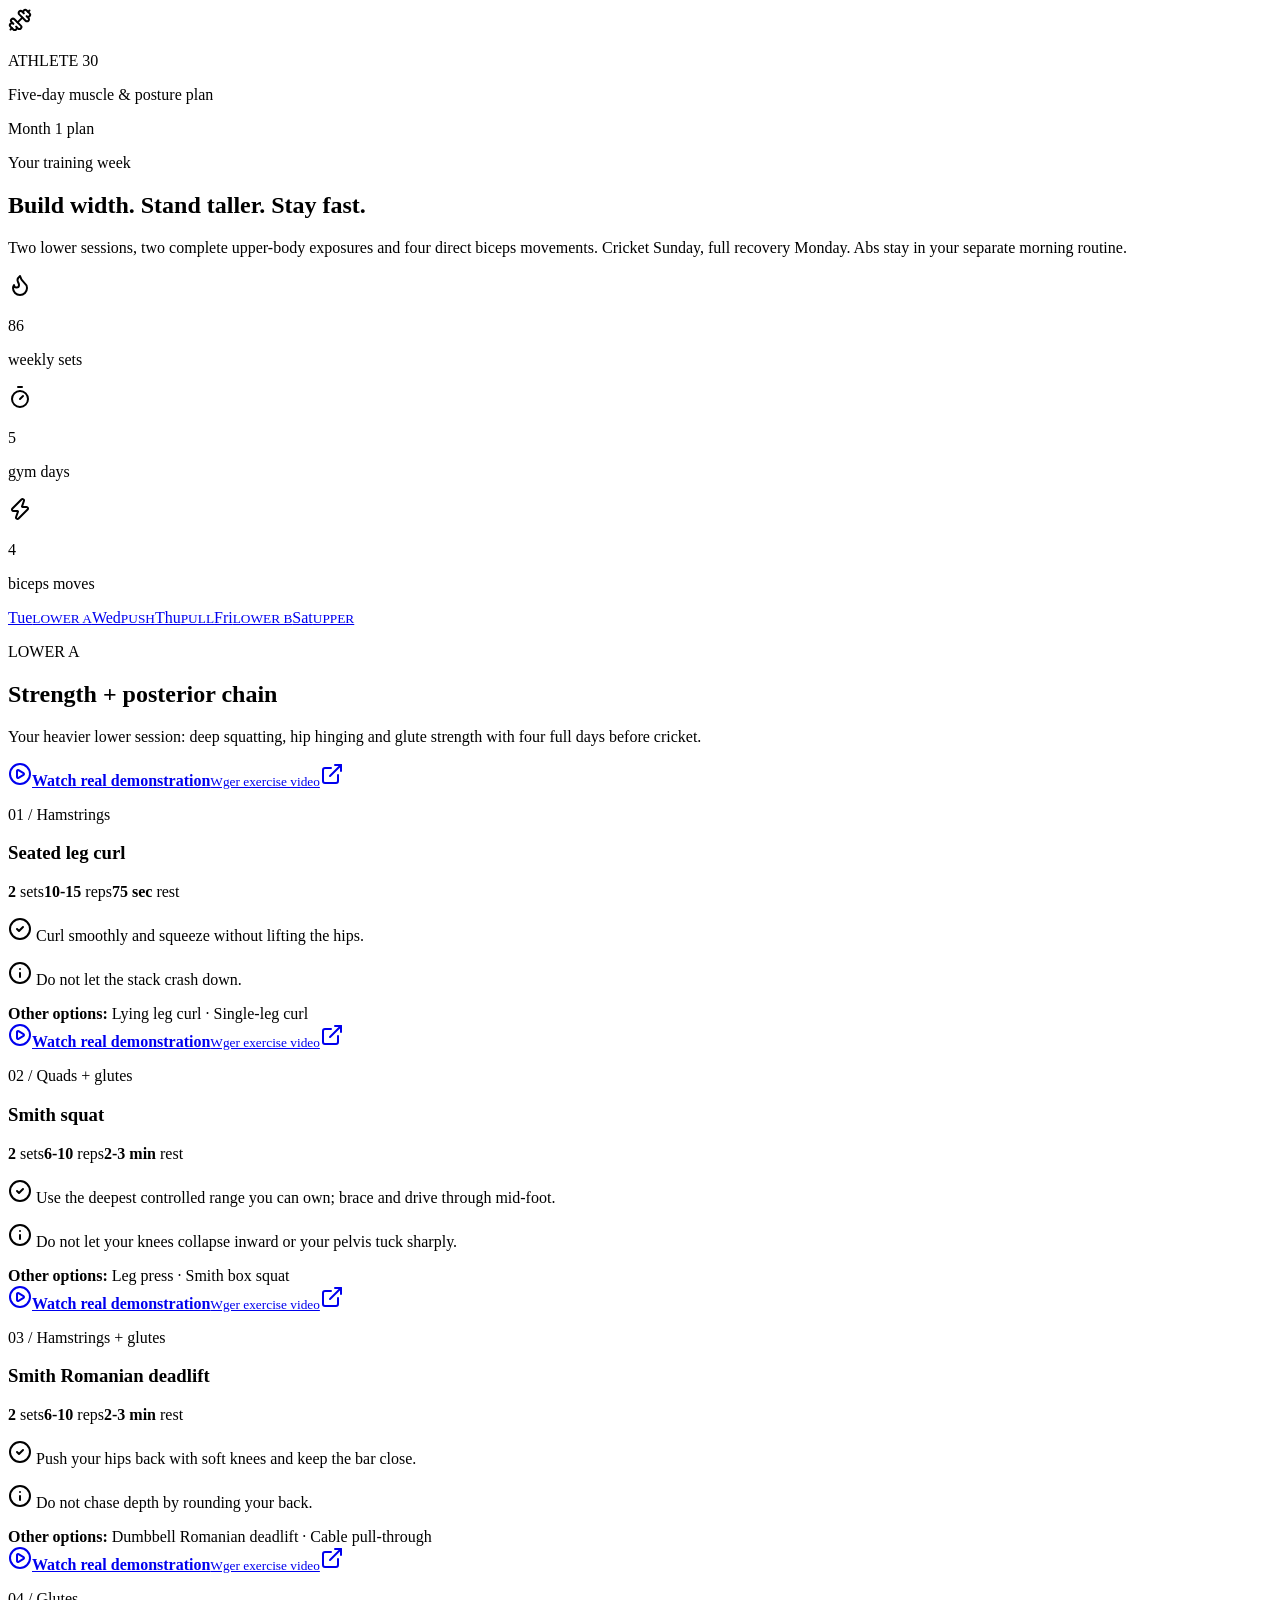
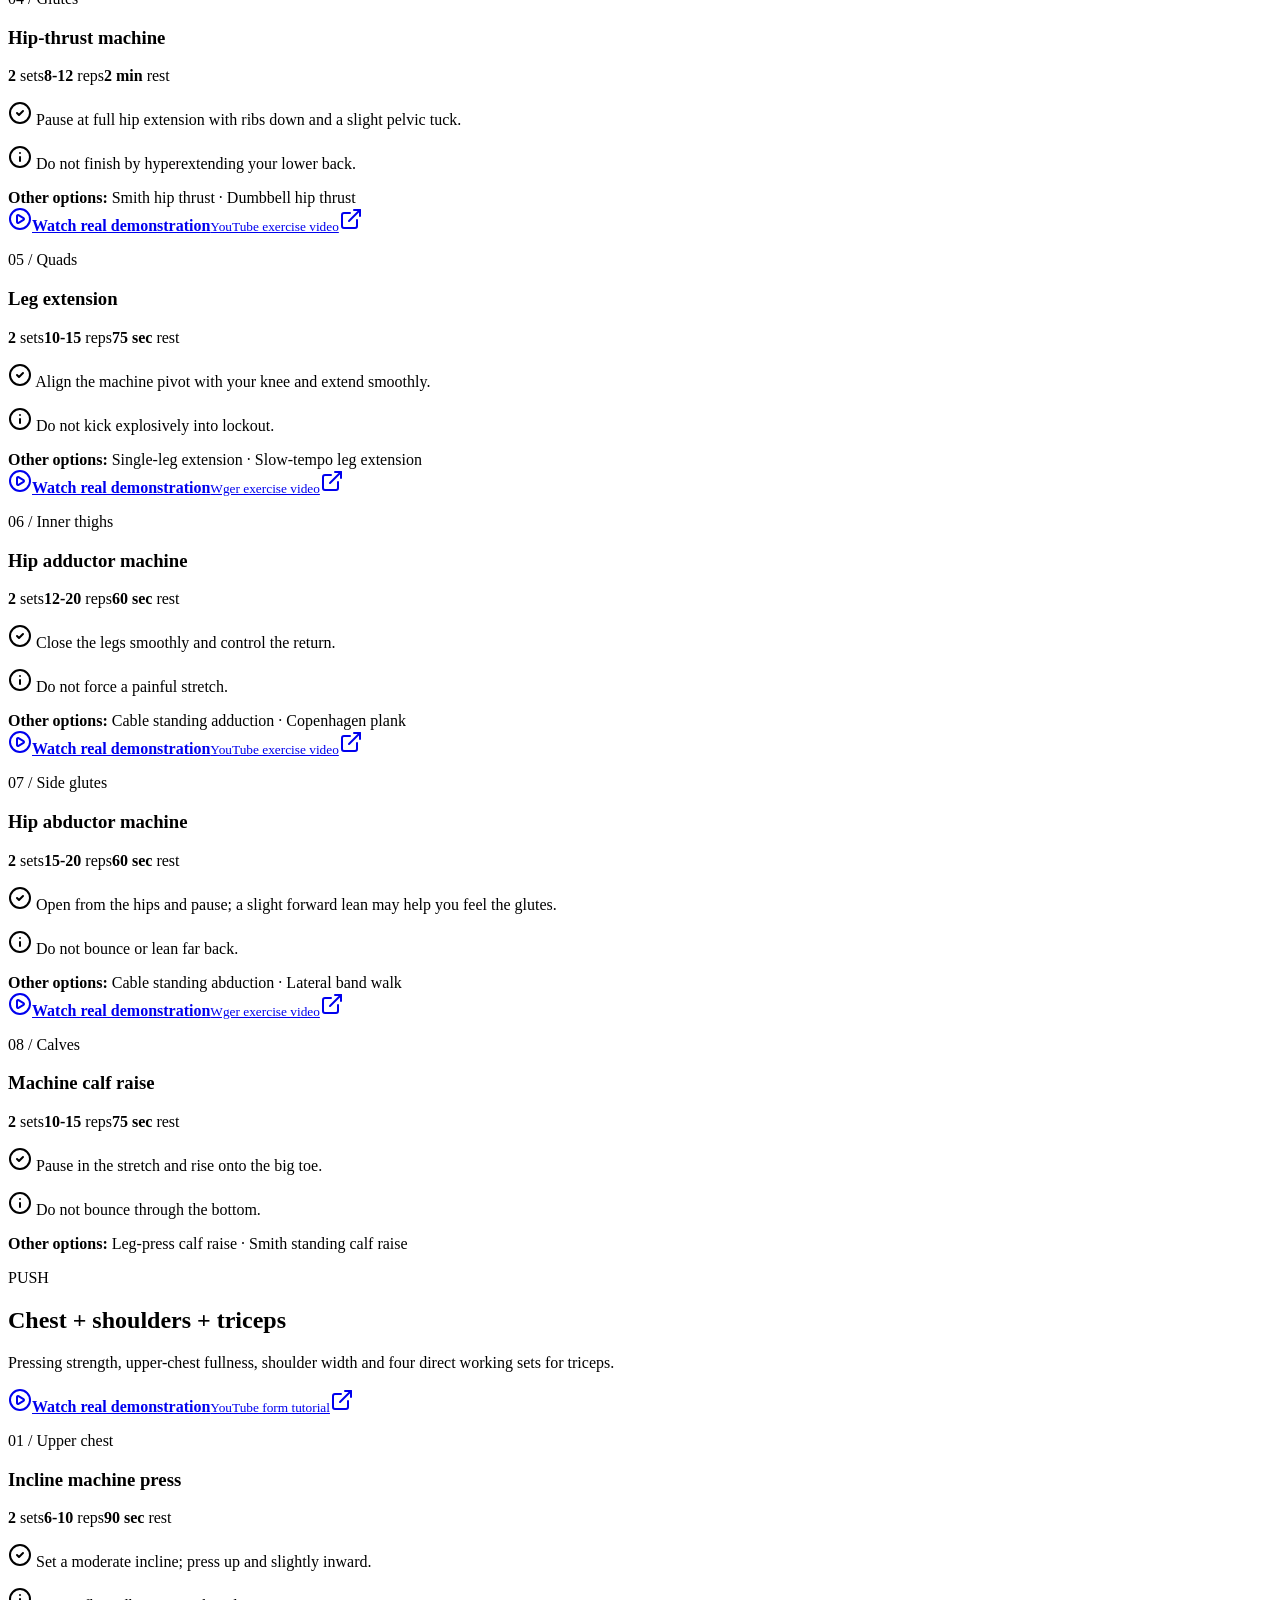
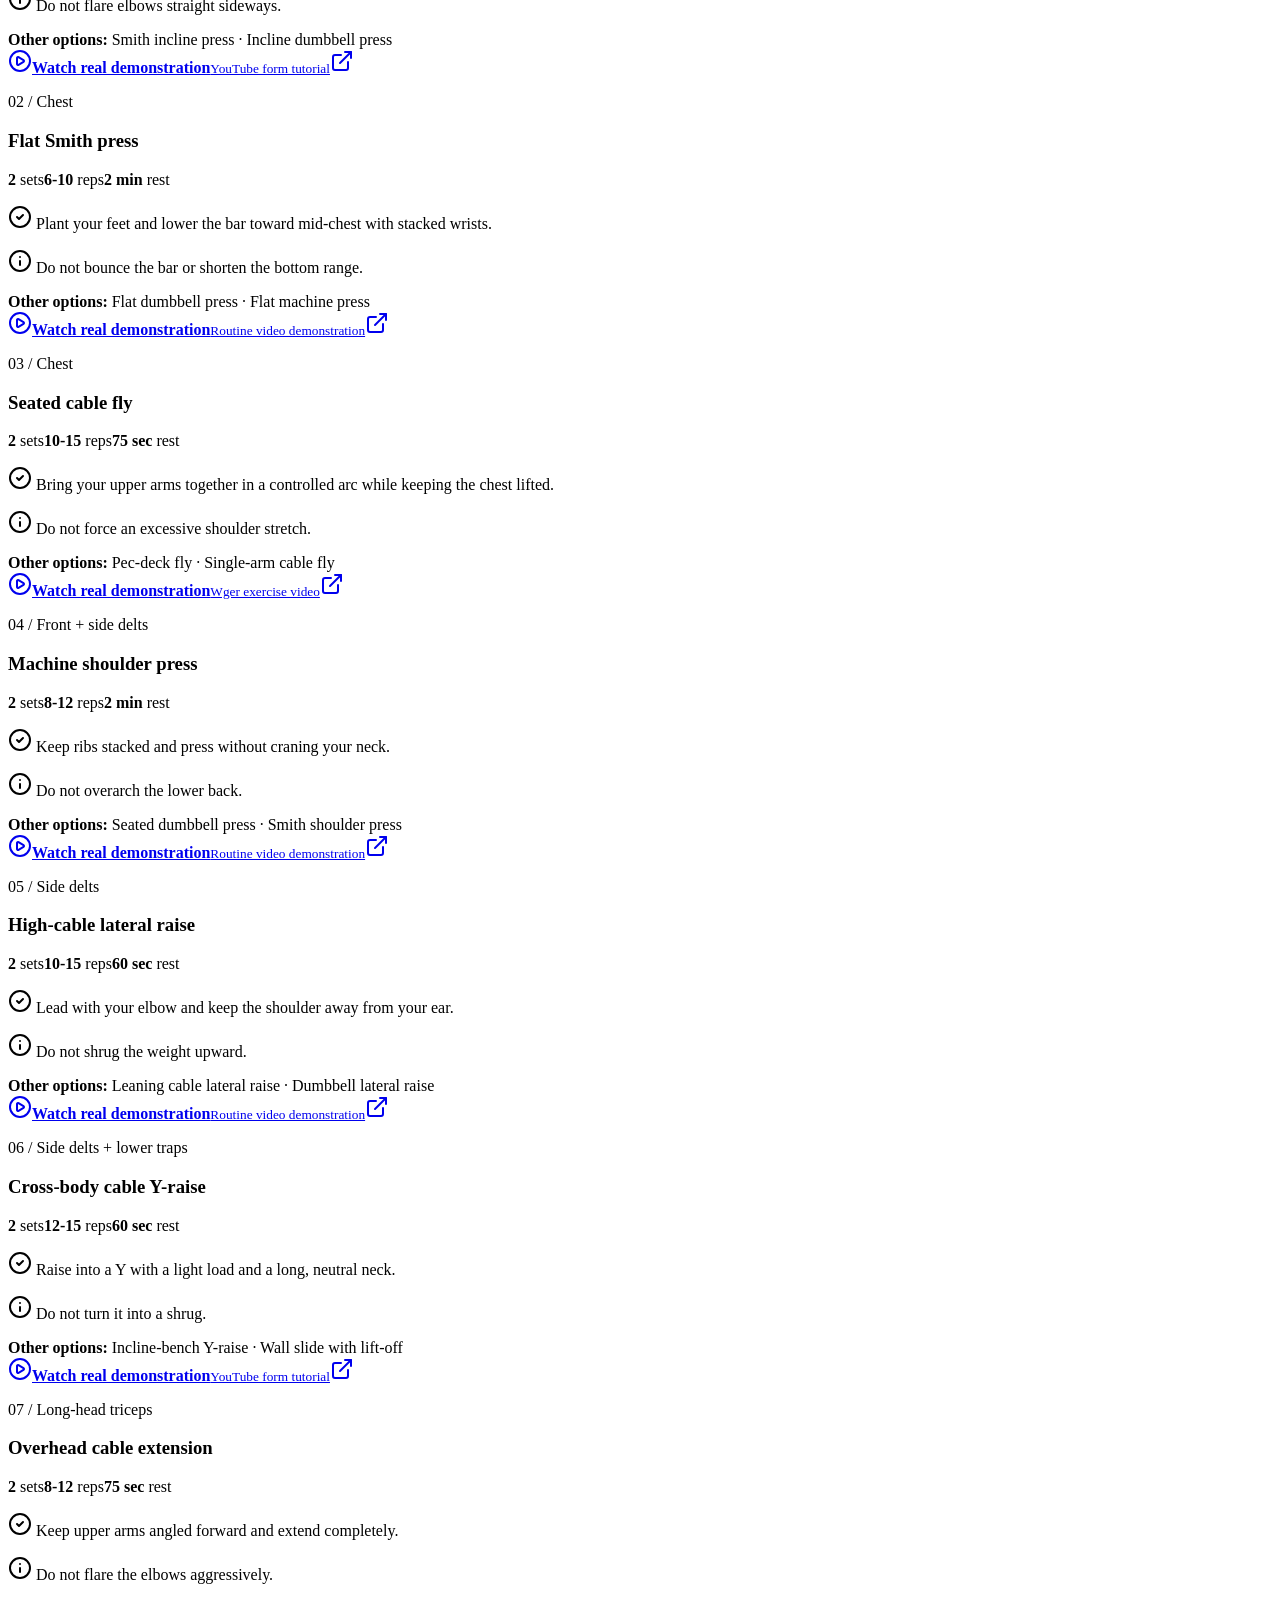
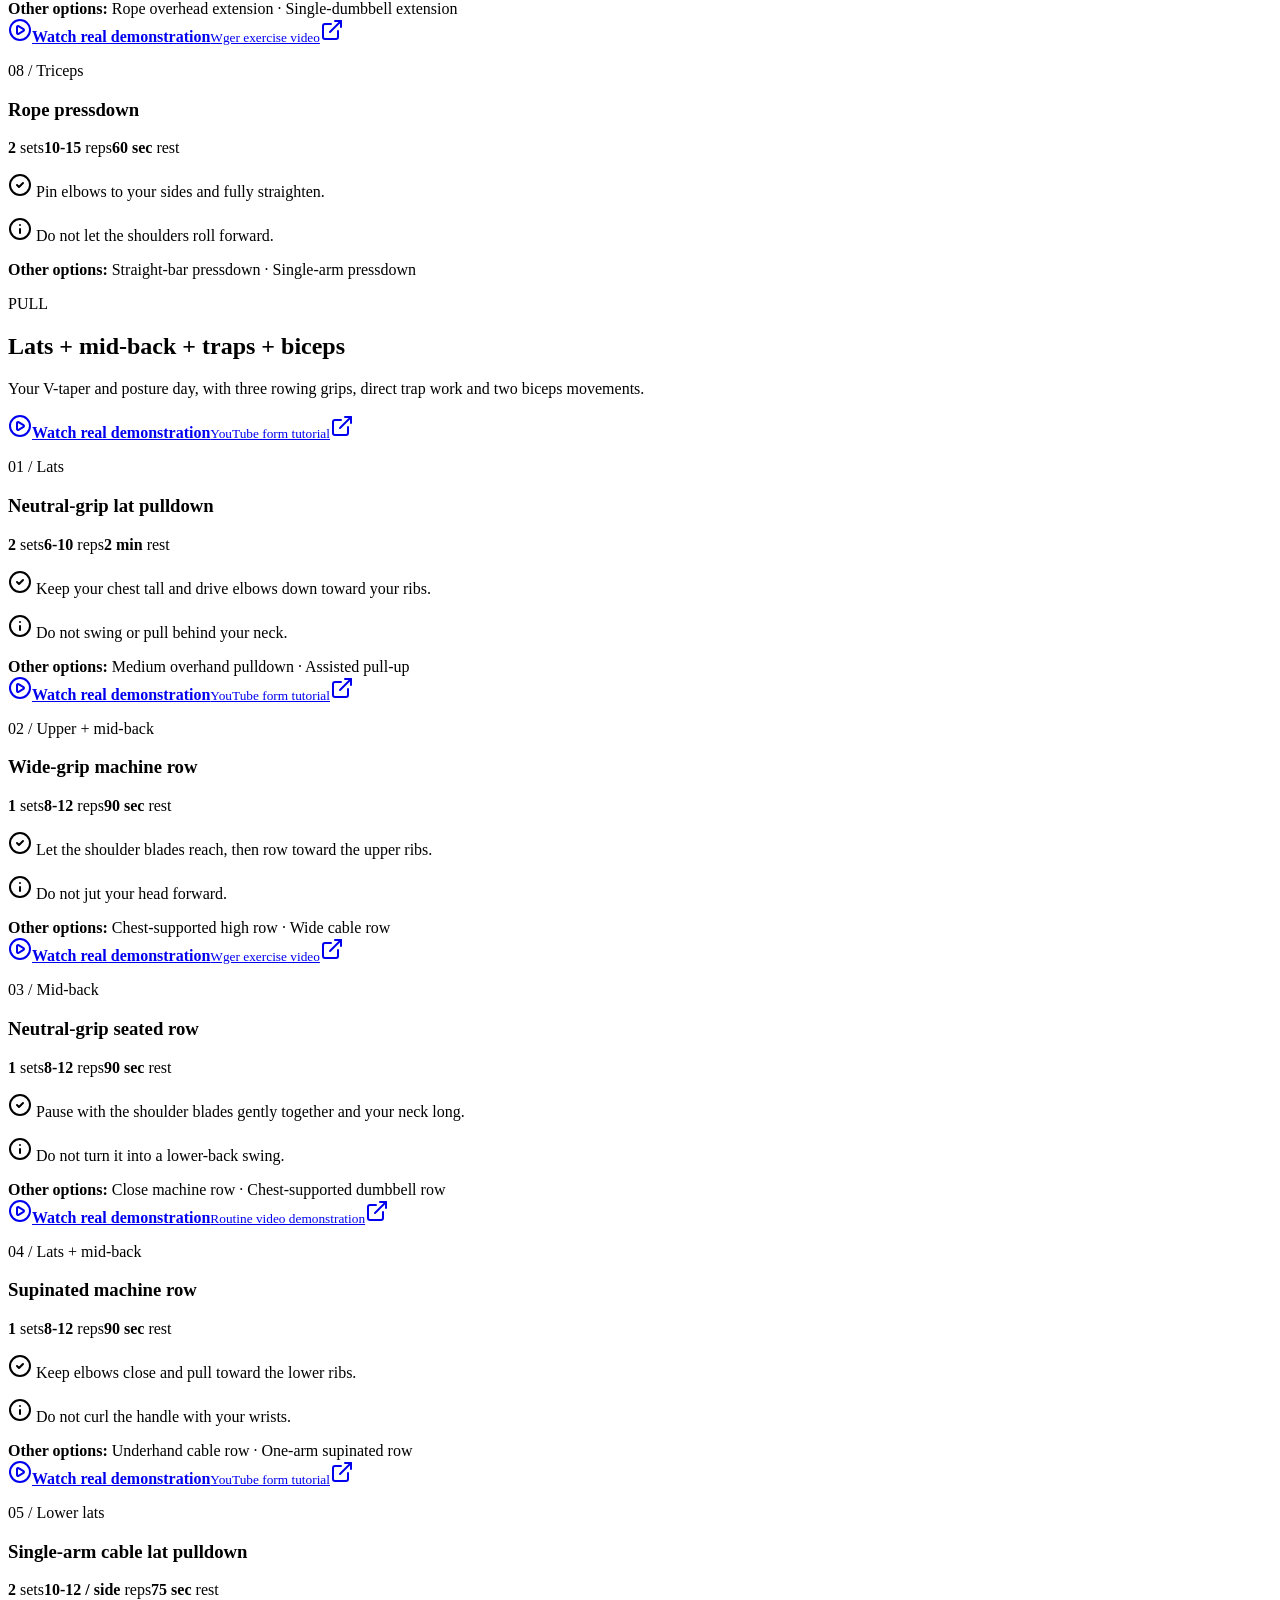
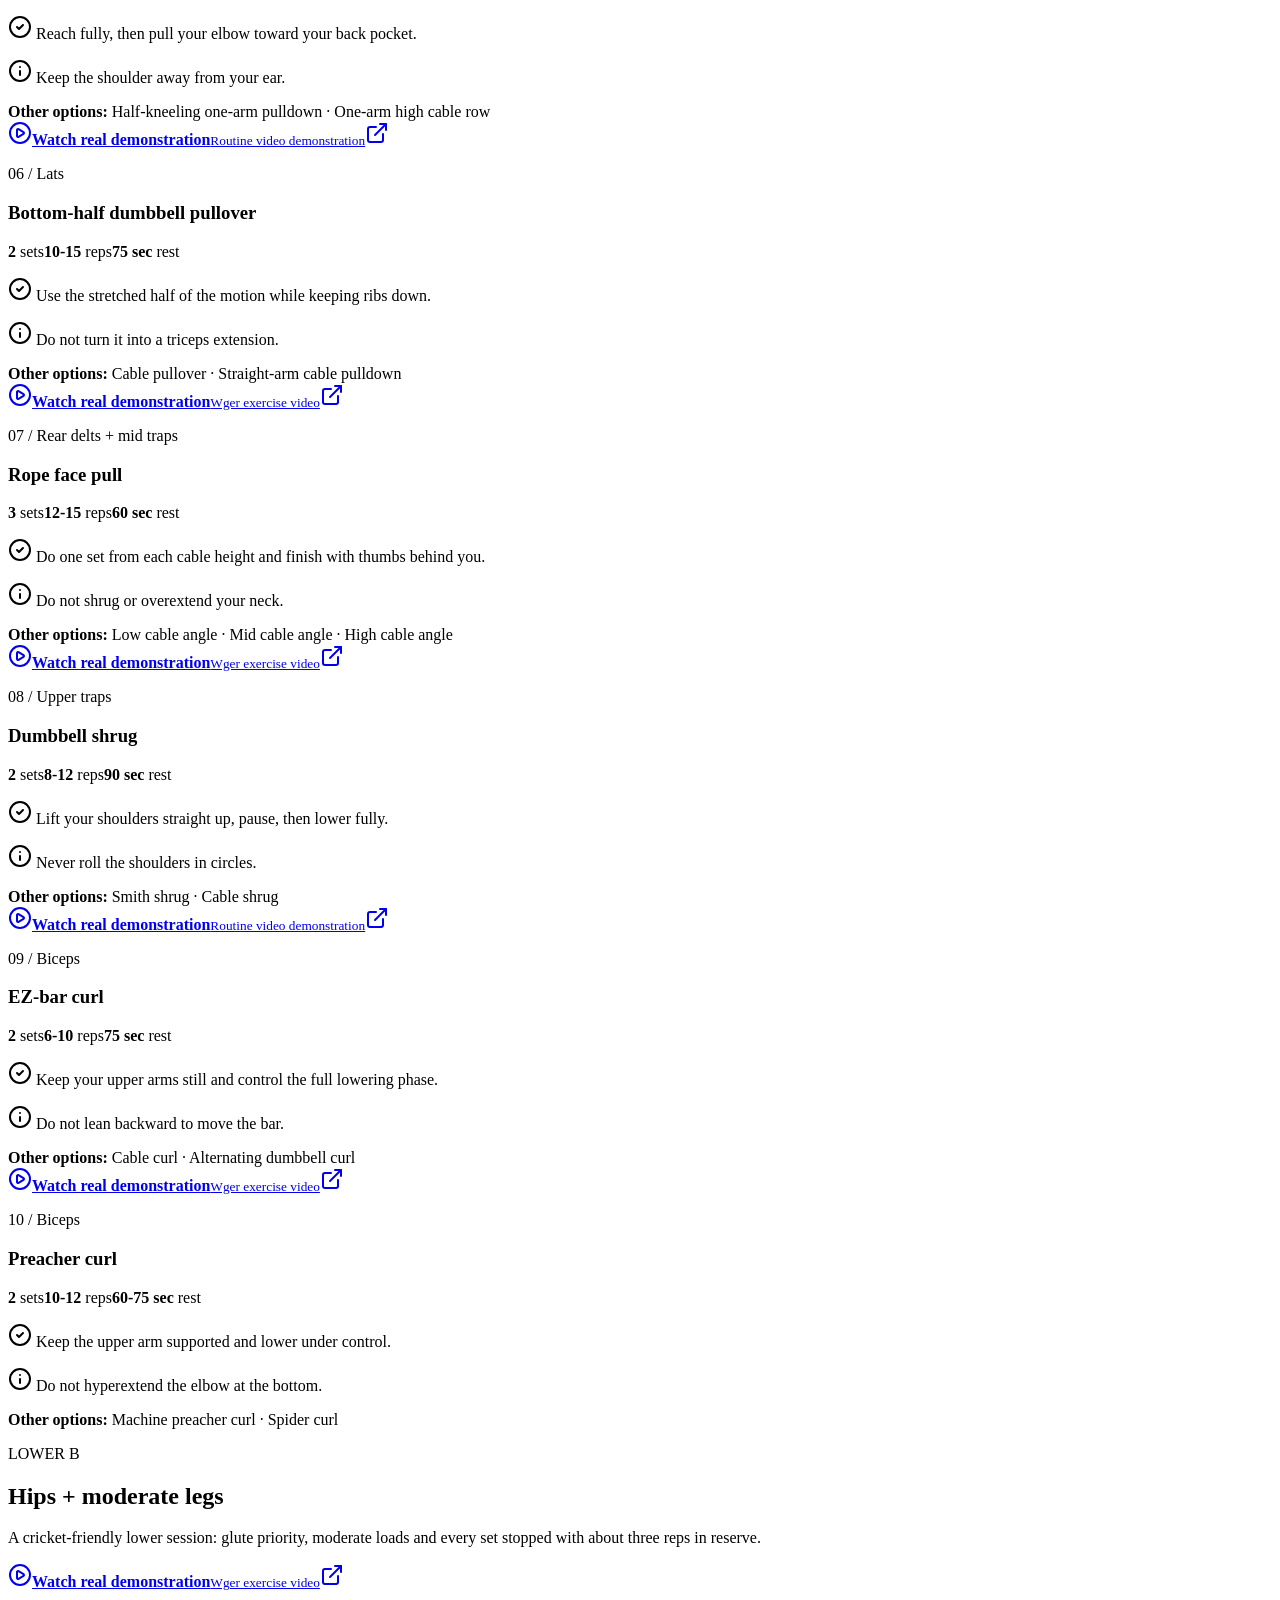
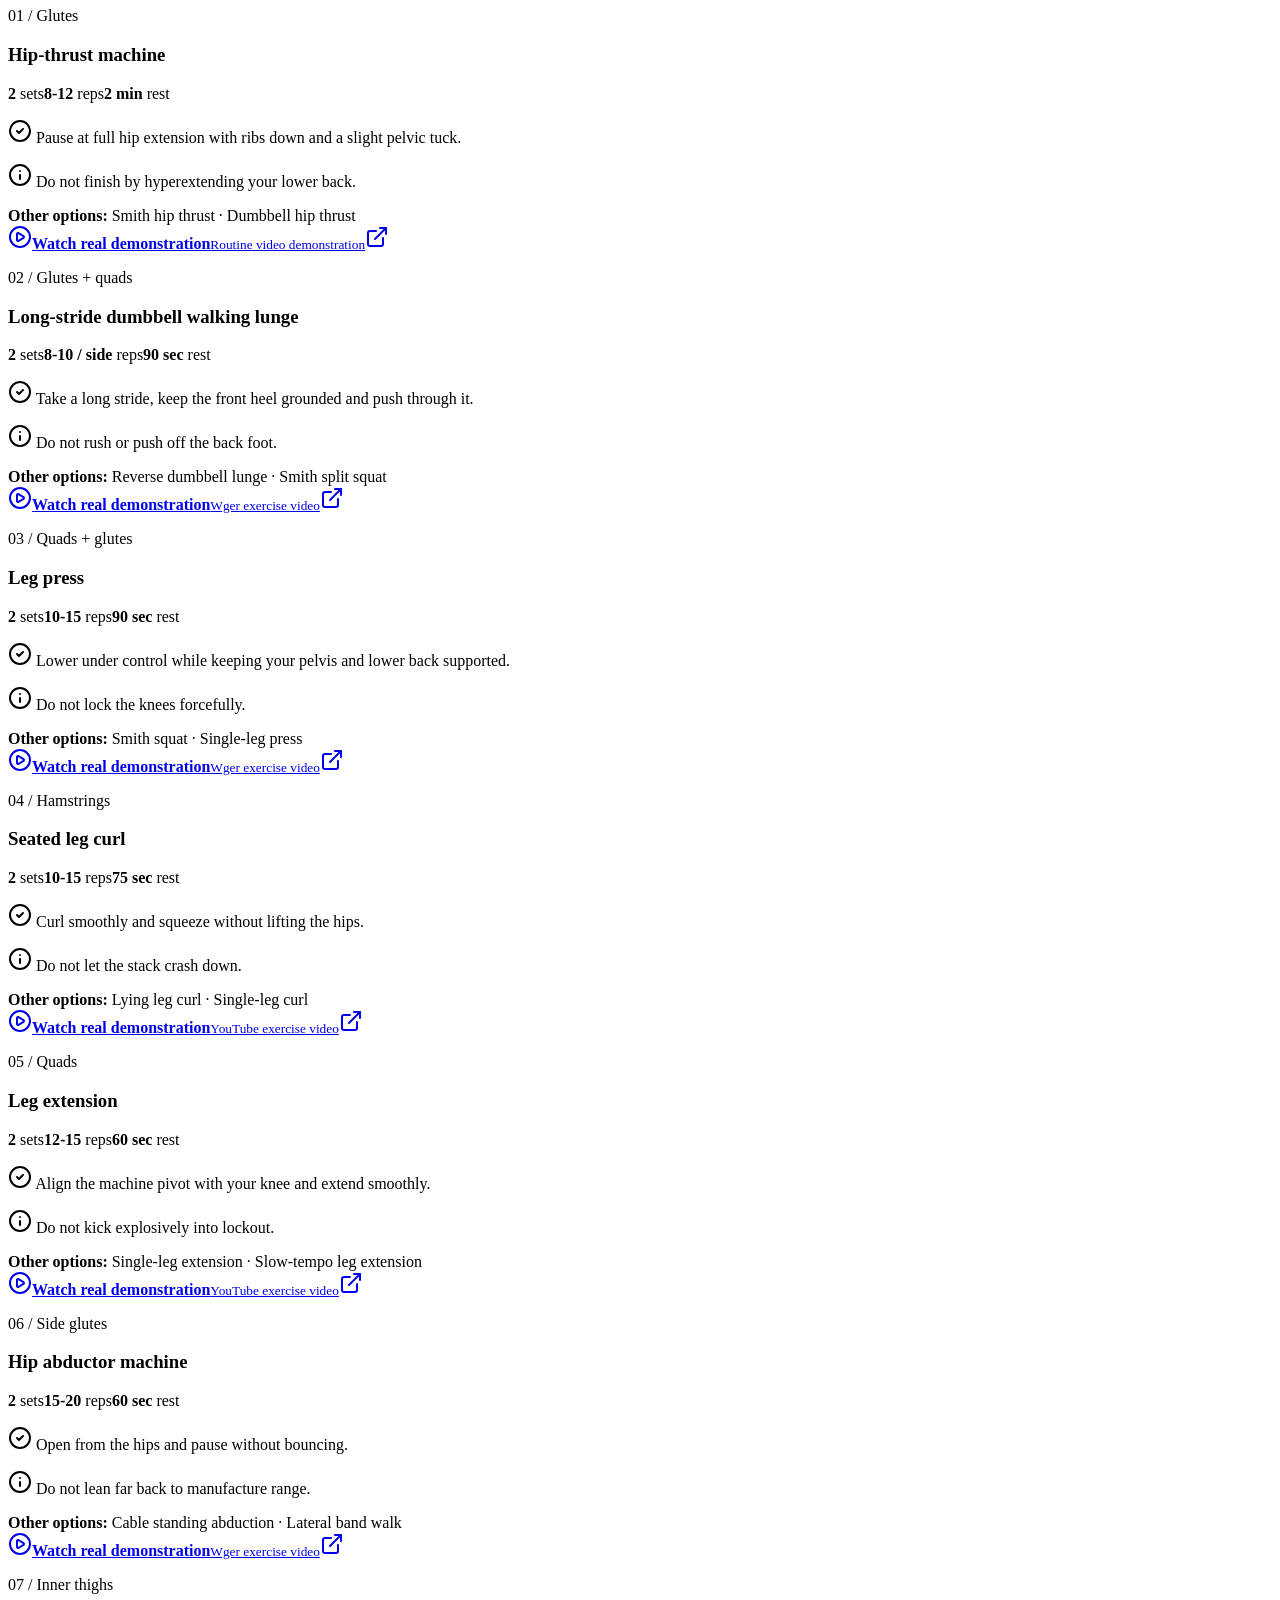
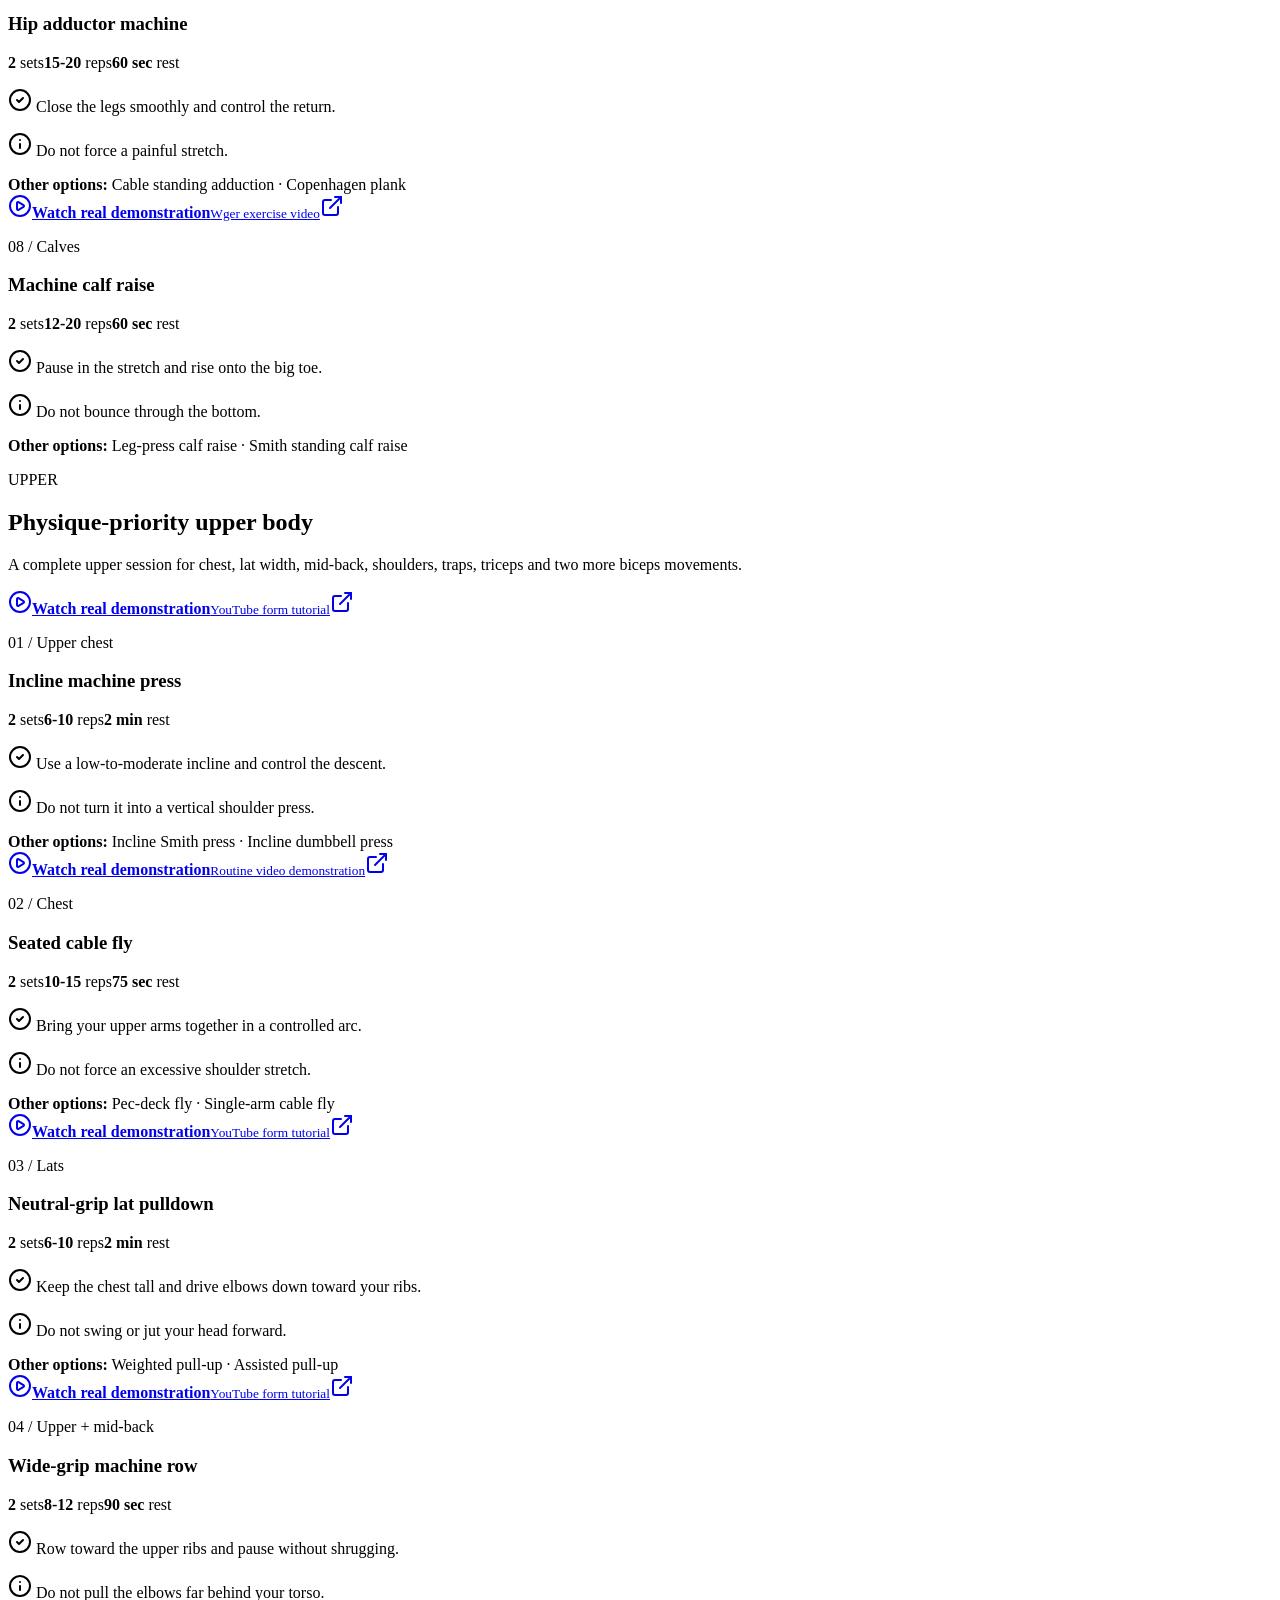
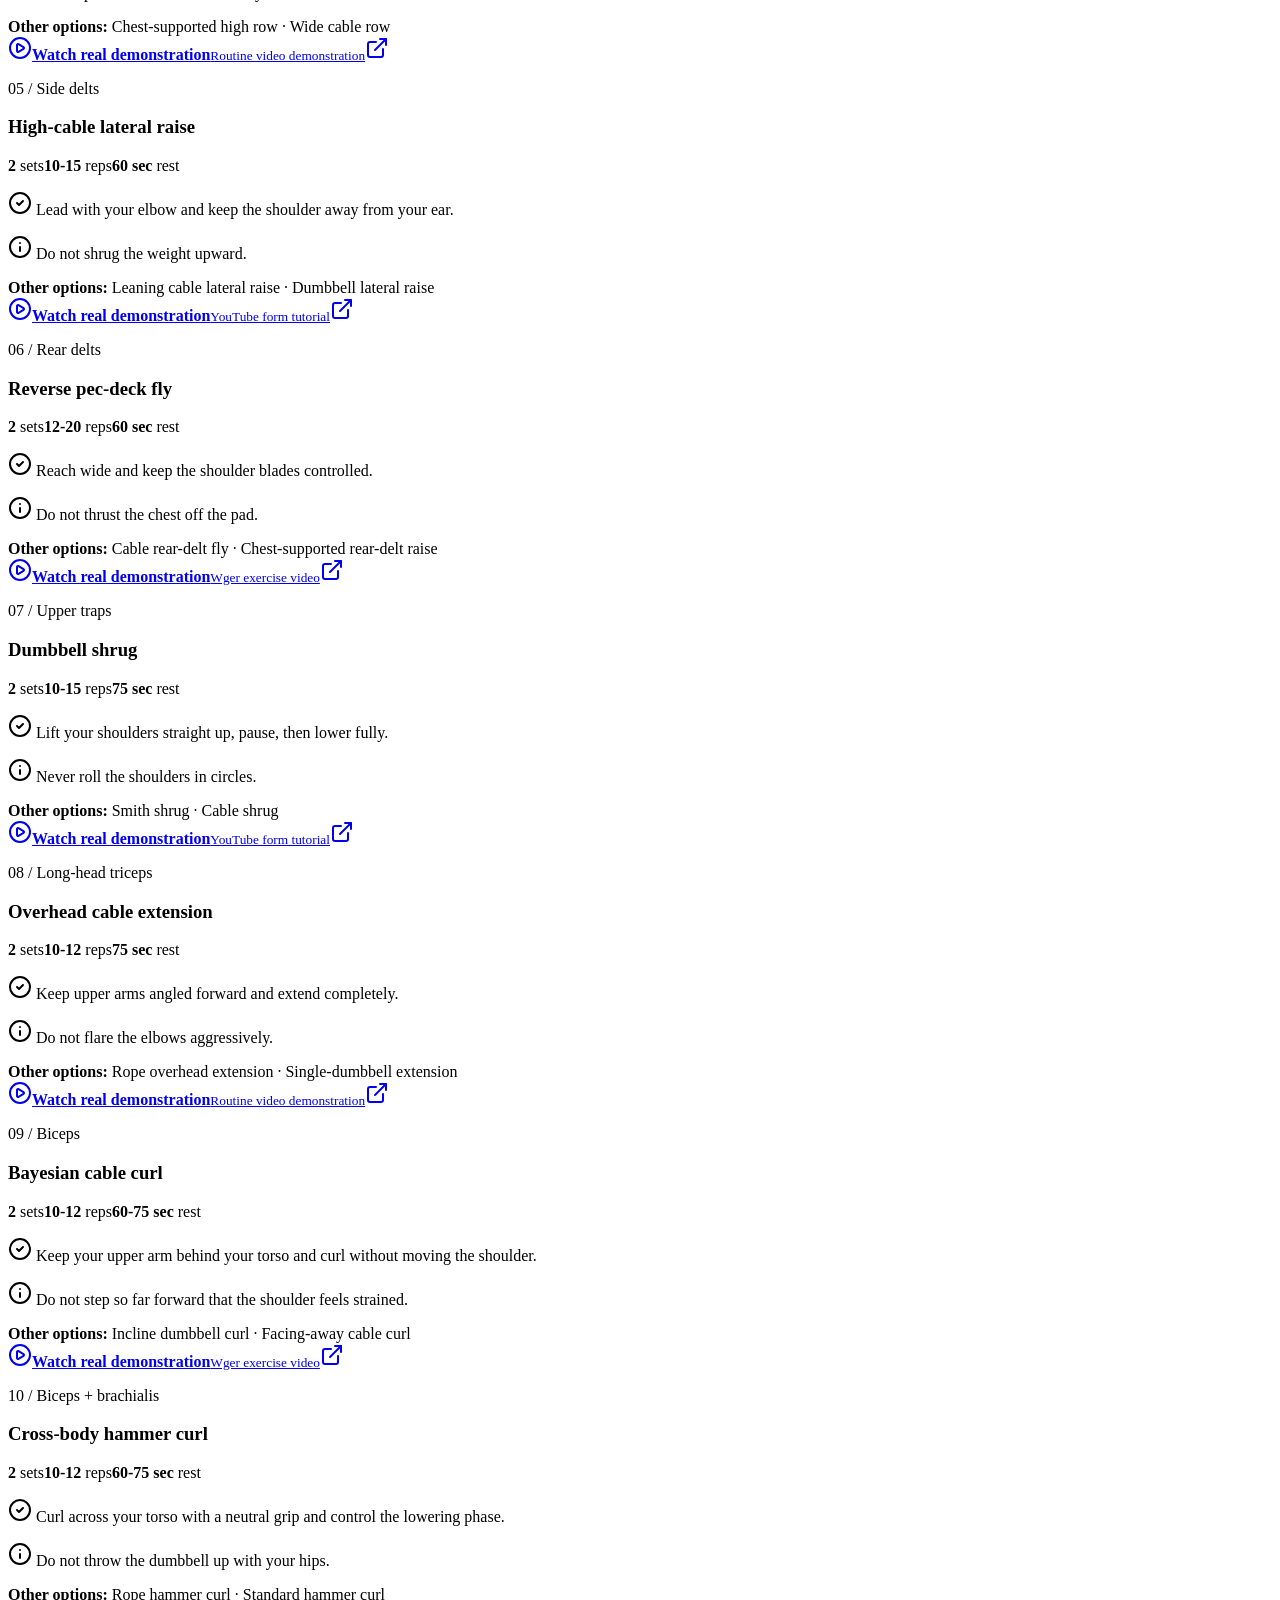
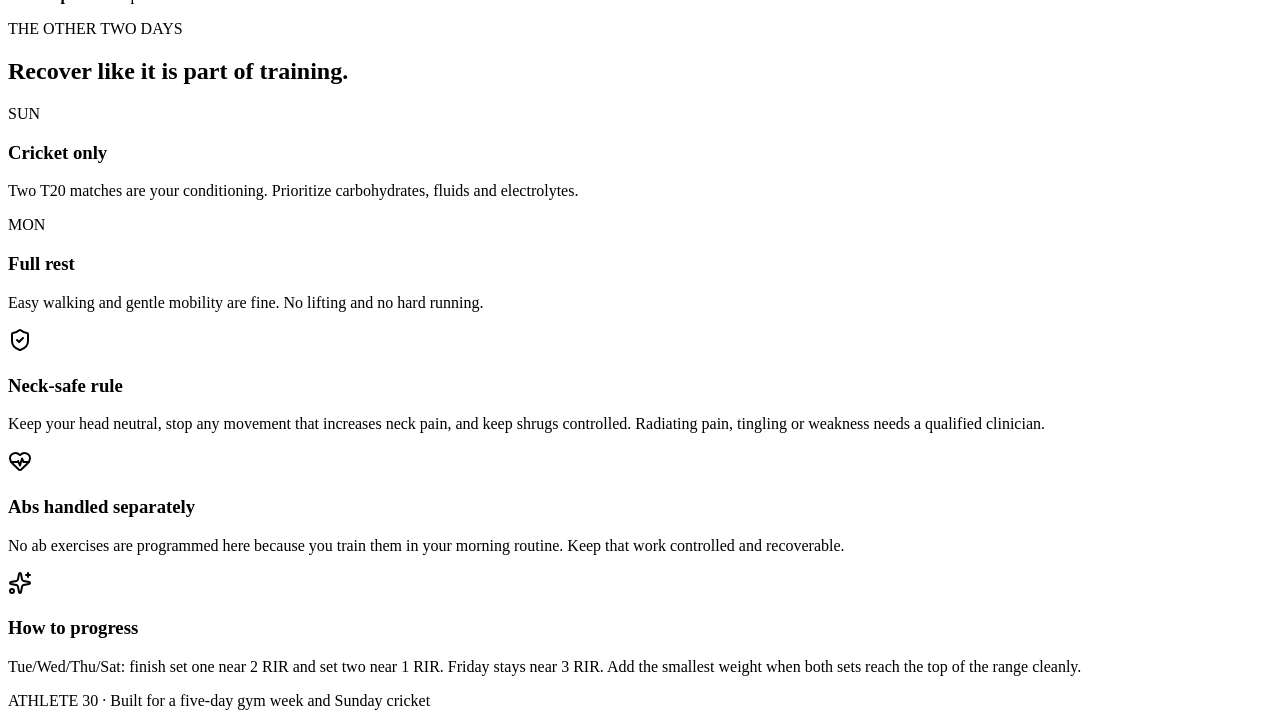
==== commit 26736d20: "Update site with cricket-aware workout routine" ====
--- a/index.html
+++ b/index.html
@@ -128,4 +128,4 @@
 
 .__variable_geist_mono_1001rt9 { --font-geist-mono: 'Geist Mono', 'Geist Mono Fallback'; }
 </style>
-</head><body class="__variable_geist_19ysh9d __variable_geist_mono_1001rt9 antialiased"><main class="min-h-screen bg-background text-foreground"><header class="sticky top-0 z-20 border-b border-border bg-card/95 backdrop-blur"><div class="mx-auto flex max-w-7xl items-center justify-between px-4 py-4 sm:px-6"><div class="flex items-center gap-3"><span class="grid size-10 place-items-center rounded-xl bg-primary text-primary-foreground"><svg xmlns="http://www.w3.org/2000/svg" width="24" height="24" viewBox="0 0 24 24" fill="none" stroke="currentColor" stroke-width="2" stroke-linecap="round" stroke-linejoin="round" class="lucide lucide-dumbbell" aria-hidden="true"><path d="M17.596 12.768a2 2 0 1 0 2.829-2.829l-1.768-1.767a2 2 0 0 0 2.828-2.829l-2.828-2.828a2 2 0 0 0-2.829 2.828l-1.767-1.768a2 2 0 1 0-2.829 2.829z"></path><path d="m2.5 21.5 1.4-1.4"></path><path d="m20.1 3.9 1.4-1.4"></path><path d="M5.343 21.485a2 2 0 1 0 2.829-2.828l1.767 1.768a2 2 0 1 0 2.829-2.829l-6.364-6.364a2 2 0 1 0-2.829 2.829l1.768 1.767a2 2 0 0 0-2.828 2.829z"></path><path d="m9.6 14.4 4.8-4.8"></path></svg></span><div><p class="font-heading text-lg font-black tracking-tight">ATHLETE 30</p><p class="hidden text-xs text-muted-foreground sm:block">Five-day muscle &amp; posture plan</p></div></div><span data-slot="badge" data-variant="default" class="group/badge inline-flex w-fit shrink-0 items-center justify-center gap-1 overflow-hidden rounded-4xl border border-transparent py-0.5 text-xs font-medium whitespace-nowrap transition-all focus-visible:border-ring focus-visible:ring-[3px] focus-visible:ring-ring/50 has-data-[icon=inline-end]:pr-1.5 has-data-[icon=inline-start]:pl-1.5 aria-invalid:border-destructive aria-invalid:ring-destructive/20 dark:aria-invalid:ring-destructive/40 [&amp;&gt;svg]:pointer-events-none [&amp;&gt;svg]:size-3! [a]:hover:bg-primary/80 h-7 bg-accent px-3 text-accent-foreground">Month 1 plan</span></div></header><section class="mx-auto max-w-7xl px-4 py-7 sm:px-6 sm:py-10"><div class="mb-8 grid gap-6 lg:grid-cols-[1fr_390px] lg:items-end"><div><p class="mb-2 text-xs font-bold uppercase tracking-[0.2em] text-primary">Your training week</p><h1 class="max-w-3xl font-heading text-4xl font-black leading-[1.03] tracking-[-0.04em] sm:text-6xl">Build width. Stand taller. Stay fast.</h1><p class="mt-4 max-w-2xl text-base leading-relaxed text-muted-foreground">Two direct biceps exercises on both pull days. Two hard sets per movement. Cricket Sunday, full recovery Monday.</p></div><div class="summary-panel"><div><svg xmlns="http://www.w3.org/2000/svg" width="24" height="24" viewBox="0 0 24 24" fill="none" stroke="currentColor" stroke-width="2" stroke-linecap="round" stroke-linejoin="round" class="lucide lucide-flame" aria-hidden="true"><path d="M12 3q1 4 4 6.5t3 5.5a1 1 0 0 1-14 0 5 5 0 0 1 1-3 1 1 0 0 0 5 0c0-2-1.5-3-1.5-5q0-2 2.5-4"></path></svg><p class="summary-value">88</p><p class="summary-label">weekly sets</p></div><div><svg xmlns="http://www.w3.org/2000/svg" width="24" height="24" viewBox="0 0 24 24" fill="none" stroke="currentColor" stroke-width="2" stroke-linecap="round" stroke-linejoin="round" class="lucide lucide-timer" aria-hidden="true"><line x1="10" x2="14" y1="2" y2="2"></line><line x1="12" x2="15" y1="14" y2="11"></line><circle cx="12" cy="14" r="8"></circle></svg><p class="summary-value">5</p><p class="summary-label">gym days</p></div><div><svg xmlns="http://www.w3.org/2000/svg" width="24" height="24" viewBox="0 0 24 24" fill="none" stroke="currentColor" stroke-width="2" stroke-linecap="round" stroke-linejoin="round" class="lucide lucide-zap" aria-hidden="true"><path d="M15.914 4a1.5 1.5 0 00-2.474-1.561l-9 9A1.5 1.5 0 005.5 14h4.002a.5.5 0 01.471.666L8.086 20a1.5 1.5 0 002.475 1.56l9-9A1.5 1.5 0 0018.5 10h-3.997a.5.5 0 01-.472-.667z"></path></svg><p class="summary-value">4</p><p class="summary-label">biceps moves</p></div></div></div><nav class="day-tabs" aria-label="Jump to workout day"><a href="#tue" class="day-tab"><span>Tue</span><small>PULL A</small></a><a href="#wed" class="day-tab"><span>Wed</span><small>PUSH A</small></a><a href="#thu" class="day-tab"><span>Thu</span><small>LOWER</small></a><a href="#fri" class="day-tab"><span>Fri</span><small>PULL B</small></a><a href="#sat" class="day-tab"><span>Sat</span><small>PUSH B</small></a></nav><section id="tue" class="workout-day scroll-mt-32"><div class="day-heading"><div><p>PULL A</p><h2>Lat width + biceps</h2></div><p>Build the V-taper with vertical pulls, then give biceps four direct working sets.</p></div><div class="exercise-grid"><article class="exercise-card"><a class="real-demo" href="https://www.youtube.com/watch?v=CAwf7n6Luuc" target="_blank" rel="noreferrer" aria-label="Open real demonstration for Wide-grip lat pulldown"><svg xmlns="http://www.w3.org/2000/svg" width="24" height="24" viewBox="0 0 24 24" fill="none" stroke="currentColor" stroke-width="2" stroke-linecap="round" stroke-linejoin="round" class="lucide lucide-circle-play" aria-hidden="true"><path d="M9 9.003a1 1 0 0 1 1.517-.859l4.997 2.997a1 1 0 0 1 0 1.718l-4.997 2.997A1 1 0 0 1 9 14.996z"></path><circle cx="12" cy="12" r="10"></circle></svg><span><b>Watch real demonstration</b><small>YouTube form tutorial</small></span><svg xmlns="http://www.w3.org/2000/svg" width="24" height="24" viewBox="0 0 24 24" fill="none" stroke="currentColor" stroke-width="2" stroke-linecap="round" stroke-linejoin="round" class="lucide lucide-external-link" aria-hidden="true"><path d="M15 3h6v6"></path><path d="M10 14 21 3"></path><path d="M18 13v6a2 2 0 0 1-2 2H5a2 2 0 0 1-2-2V8a2 2 0 0 1 2-2h6"></path></svg></a><div class="exercise-body"><div class="mb-3"><div><p class="exercise-number">01<!-- --> / <!-- -->Lats</p><h3>Wide-grip lat pulldown</h3></div></div><div class="prescription"><span><b>2</b> sets</span><span><b>6-10</b> reps</span><span><b>90 sec</b> rest</span></div><p class="cue"><svg xmlns="http://www.w3.org/2000/svg" width="24" height="24" viewBox="0 0 24 24" fill="none" stroke="currentColor" stroke-width="2" stroke-linecap="round" stroke-linejoin="round" class="lucide lucide-circle-check" aria-hidden="true"><circle cx="12" cy="12" r="10"></circle><path d="m9 12 2 2 4-4"></path></svg> <!-- -->Chest tall; drive elbows down toward your ribs.</p><p class="avoid"><svg xmlns="http://www.w3.org/2000/svg" width="24" height="24" viewBox="0 0 24 24" fill="none" stroke="currentColor" stroke-width="2" stroke-linecap="round" stroke-linejoin="round" class="lucide lucide-info" aria-hidden="true"><circle cx="12" cy="12" r="10"></circle><path d="M12 16v-4"></path><path d="M12 8h.01"></path></svg> <!-- -->Do not swing or pull the bar behind your neck.</p><div class="alternatives"><b>Other options:</b> <!-- -->Neutral-grip pulldown · Underhand pulldown</div></div></article><article class="exercise-card"><a class="real-demo" href="https://www.youtube.com/watch?v=8zA8DjHRaq0" target="_blank" rel="noreferrer" aria-label="Open real demonstration for Single-arm cable lat pulldown"><svg xmlns="http://www.w3.org/2000/svg" width="24" height="24" viewBox="0 0 24 24" fill="none" stroke="currentColor" stroke-width="2" stroke-linecap="round" stroke-linejoin="round" class="lucide lucide-circle-play" aria-hidden="true"><path d="M9 9.003a1 1 0 0 1 1.517-.859l4.997 2.997a1 1 0 0 1 0 1.718l-4.997 2.997A1 1 0 0 1 9 14.996z"></path><circle cx="12" cy="12" r="10"></circle></svg><span><b>Watch real demonstration</b><small>YouTube form tutorial</small></span><svg xmlns="http://www.w3.org/2000/svg" width="24" height="24" viewBox="0 0 24 24" fill="none" stroke="currentColor" stroke-width="2" stroke-linecap="round" stroke-linejoin="round" class="lucide lucide-external-link" aria-hidden="true"><path d="M15 3h6v6"></path><path d="M10 14 21 3"></path><path d="M18 13v6a2 2 0 0 1-2 2H5a2 2 0 0 1-2-2V8a2 2 0 0 1 2-2h6"></path></svg></a><div class="exercise-body"><div class="mb-3"><div><p class="exercise-number">02<!-- --> / <!-- -->Lower lats</p><h3>Single-arm cable lat pulldown</h3></div></div><div class="prescription"><span><b>2</b> sets</span><span><b>8-12 / side</b> reps</span><span><b>75 sec</b> rest</span></div><p class="cue"><svg xmlns="http://www.w3.org/2000/svg" width="24" height="24" viewBox="0 0 24 24" fill="none" stroke="currentColor" stroke-width="2" stroke-linecap="round" stroke-linejoin="round" class="lucide lucide-circle-check" aria-hidden="true"><circle cx="12" cy="12" r="10"></circle><path d="m9 12 2 2 4-4"></path></svg> <!-- -->Reach fully, then pull your elbow toward the back pocket.</p><p class="avoid"><svg xmlns="http://www.w3.org/2000/svg" width="24" height="24" viewBox="0 0 24 24" fill="none" stroke="currentColor" stroke-width="2" stroke-linecap="round" stroke-linejoin="round" class="lucide lucide-info" aria-hidden="true"><circle cx="12" cy="12" r="10"></circle><path d="M12 16v-4"></path><path d="M12 8h.01"></path></svg> <!-- -->Keep the shoulder away from your ear.</p><div class="alternatives"><b>Other options:</b> <!-- -->Half-kneeling one-arm pulldown · One-arm high cable row</div></div></article><article class="exercise-card"><a class="real-demo" href="https://wger.de/media/exercise-video/512/fff4c294-93f0-4926-b3a2-bf59ad4afaa5.MOV" target="_blank" rel="noreferrer" aria-label="Open real demonstration for Neutral-grip seated row"><svg xmlns="http://www.w3.org/2000/svg" width="24" height="24" viewBox="0 0 24 24" fill="none" stroke="currentColor" stroke-width="2" stroke-linecap="round" stroke-linejoin="round" class="lucide lucide-circle-play" aria-hidden="true"><path d="M9 9.003a1 1 0 0 1 1.517-.859l4.997 2.997a1 1 0 0 1 0 1.718l-4.997 2.997A1 1 0 0 1 9 14.996z"></path><circle cx="12" cy="12" r="10"></circle></svg><span><b>Watch real demonstration</b><small>Wger exercise video</small></span><svg xmlns="http://www.w3.org/2000/svg" width="24" height="24" viewBox="0 0 24 24" fill="none" stroke="currentColor" stroke-width="2" stroke-linecap="round" stroke-linejoin="round" class="lucide lucide-external-link" aria-hidden="true"><path d="M15 3h6v6"></path><path d="M10 14 21 3"></path><path d="M18 13v6a2 2 0 0 1-2 2H5a2 2 0 0 1-2-2V8a2 2 0 0 1 2-2h6"></path></svg></a><div class="exercise-body"><div class="mb-3"><div><p class="exercise-number">03<!-- --> / <!-- -->Mid-back</p><h3>Neutral-grip seated row</h3></div></div><div class="prescription"><span><b>2</b> sets</span><span><b>8-12</b> reps</span><span><b>90 sec</b> rest</span></div><p class="cue"><svg xmlns="http://www.w3.org/2000/svg" width="24" height="24" viewBox="0 0 24 24" fill="none" stroke="currentColor" stroke-width="2" stroke-linecap="round" stroke-linejoin="round" class="lucide lucide-circle-check" aria-hidden="true"><circle cx="12" cy="12" r="10"></circle><path d="m9 12 2 2 4-4"></path></svg> <!-- -->Pause for one second with shoulder blades gently together.</p><p class="avoid"><svg xmlns="http://www.w3.org/2000/svg" width="24" height="24" viewBox="0 0 24 24" fill="none" stroke="currentColor" stroke-width="2" stroke-linecap="round" stroke-linejoin="round" class="lucide lucide-info" aria-hidden="true"><circle cx="12" cy="12" r="10"></circle><path d="M12 16v-4"></path><path d="M12 8h.01"></path></svg> <!-- -->Do not turn it into a lower-back swing.</p><div class="alternatives"><b>Other options:</b> <!-- -->Wide overhand machine row · Supinated machine row</div></div></article><article class="exercise-card"><a class="real-demo" href="https://www.catalystathletics.com/exercise/907/Straight-Arm-Pulldown/" target="_blank" rel="noreferrer" aria-label="Open real demonstration for Straight-arm cable pulldown"><svg xmlns="http://www.w3.org/2000/svg" width="24" height="24" viewBox="0 0 24 24" fill="none" stroke="currentColor" stroke-width="2" stroke-linecap="round" stroke-linejoin="round" class="lucide lucide-circle-play" aria-hidden="true"><path d="M9 9.003a1 1 0 0 1 1.517-.859l4.997 2.997a1 1 0 0 1 0 1.718l-4.997 2.997A1 1 0 0 1 9 14.996z"></path><circle cx="12" cy="12" r="10"></circle></svg><span><b>Watch real demonstration</b><small>Catalyst Athletics demo</small></span><svg xmlns="http://www.w3.org/2000/svg" width="24" height="24" viewBox="0 0 24 24" fill="none" stroke="currentColor" stroke-width="2" stroke-linecap="round" stroke-linejoin="round" class="lucide lucide-external-link" aria-hidden="true"><path d="M15 3h6v6"></path><path d="M10 14 21 3"></path><path d="M18 13v6a2 2 0 0 1-2 2H5a2 2 0 0 1-2-2V8a2 2 0 0 1 2-2h6"></path></svg></a><div class="exercise-body"><div class="mb-3"><div><p class="exercise-number">04<!-- --> / <!-- -->Lats</p><h3>Straight-arm cable pulldown</h3></div></div><div class="prescription"><span><b>2</b> sets</span><span><b>10-15</b> reps</span><span><b>60 sec</b> rest</span></div><p class="cue"><svg xmlns="http://www.w3.org/2000/svg" width="24" height="24" viewBox="0 0 24 24" fill="none" stroke="currentColor" stroke-width="2" stroke-linecap="round" stroke-linejoin="round" class="lucide lucide-circle-check" aria-hidden="true"><circle cx="12" cy="12" r="10"></circle><path d="m9 12 2 2 4-4"></path></svg> <!-- -->Keep arms nearly straight and finish with hands by thighs.</p><p class="avoid"><svg xmlns="http://www.w3.org/2000/svg" width="24" height="24" viewBox="0 0 24 24" fill="none" stroke="currentColor" stroke-width="2" stroke-linecap="round" stroke-linejoin="round" class="lucide lucide-info" aria-hidden="true"><circle cx="12" cy="12" r="10"></circle><path d="M12 16v-4"></path><path d="M12 8h.01"></path></svg> <!-- -->Do not bend the elbows into a pressdown.</p><div class="alternatives"><b>Other options:</b> <!-- -->Rope pulldown · Dumbbell pullover</div></div></article><article class="exercise-card"><a class="real-demo" href="https://www.youtube.com/watch?v=_b6ch2nIchk" target="_blank" rel="noreferrer" aria-label="Open real demonstration for Chest-supported dumbbell row"><svg xmlns="http://www.w3.org/2000/svg" width="24" height="24" viewBox="0 0 24 24" fill="none" stroke="currentColor" stroke-width="2" stroke-linecap="round" stroke-linejoin="round" class="lucide lucide-circle-play" aria-hidden="true"><path d="M9 9.003a1 1 0 0 1 1.517-.859l4.997 2.997a1 1 0 0 1 0 1.718l-4.997 2.997A1 1 0 0 1 9 14.996z"></path><circle cx="12" cy="12" r="10"></circle></svg><span><b>Watch real demonstration</b><small>YouTube form tutorial</small></span><svg xmlns="http://www.w3.org/2000/svg" width="24" height="24" viewBox="0 0 24 24" fill="none" stroke="currentColor" stroke-width="2" stroke-linecap="round" stroke-linejoin="round" class="lucide lucide-external-link" aria-hidden="true"><path d="M15 3h6v6"></path><path d="M10 14 21 3"></path><path d="M18 13v6a2 2 0 0 1-2 2H5a2 2 0 0 1-2-2V8a2 2 0 0 1 2-2h6"></path></svg></a><div class="exercise-body"><div class="mb-3"><div><p class="exercise-number">05<!-- --> / <!-- -->Mid-back</p><h3>Chest-supported dumbbell row</h3></div></div><div class="prescription"><span><b>2</b> sets</span><span><b>8-12</b> reps</span><span><b>90 sec</b> rest</span></div><p class="cue"><svg xmlns="http://www.w3.org/2000/svg" width="24" height="24" viewBox="0 0 24 24" fill="none" stroke="currentColor" stroke-width="2" stroke-linecap="round" stroke-linejoin="round" class="lucide lucide-circle-check" aria-hidden="true"><circle cx="12" cy="12" r="10"></circle><path d="m9 12 2 2 4-4"></path></svg> <!-- -->Let shoulder blades reach, then row without lifting your chest.</p><p class="avoid"><svg xmlns="http://www.w3.org/2000/svg" width="24" height="24" viewBox="0 0 24 24" fill="none" stroke="currentColor" stroke-width="2" stroke-linecap="round" stroke-linejoin="round" class="lucide lucide-info" aria-hidden="true"><circle cx="12" cy="12" r="10"></circle><path d="M12 16v-4"></path><path d="M12 8h.01"></path></svg> <!-- -->Do not shrug at the top.</p><div class="alternatives"><b>Other options:</b> <!-- -->Chest-supported machine row · Incline-bench high row</div></div></article><article class="exercise-card"><a class="real-demo" href="https://www.youtube.com/watch?v=dC7jhEk-29A" target="_blank" rel="noreferrer" aria-label="Open real demonstration for Reverse pec-deck fly"><svg xmlns="http://www.w3.org/2000/svg" width="24" height="24" viewBox="0 0 24 24" fill="none" stroke="currentColor" stroke-width="2" stroke-linecap="round" stroke-linejoin="round" class="lucide lucide-circle-play" aria-hidden="true"><path d="M9 9.003a1 1 0 0 1 1.517-.859l4.997 2.997a1 1 0 0 1 0 1.718l-4.997 2.997A1 1 0 0 1 9 14.996z"></path><circle cx="12" cy="12" r="10"></circle></svg><span><b>Watch real demonstration</b><small>YouTube form tutorial</small></span><svg xmlns="http://www.w3.org/2000/svg" width="24" height="24" viewBox="0 0 24 24" fill="none" stroke="currentColor" stroke-width="2" stroke-linecap="round" stroke-linejoin="round" class="lucide lucide-external-link" aria-hidden="true"><path d="M15 3h6v6"></path><path d="M10 14 21 3"></path><path d="M18 13v6a2 2 0 0 1-2 2H5a2 2 0 0 1-2-2V8a2 2 0 0 1 2-2h6"></path></svg></a><div class="exercise-body"><div class="mb-3"><div><p class="exercise-number">06<!-- --> / <!-- -->Rear delts</p><h3>Reverse pec-deck fly</h3></div></div><div class="prescription"><span><b>2</b> sets</span><span><b>12-20</b> reps</span><span><b>60 sec</b> rest</span></div><p class="cue"><svg xmlns="http://www.w3.org/2000/svg" width="24" height="24" viewBox="0 0 24 24" fill="none" stroke="currentColor" stroke-width="2" stroke-linecap="round" stroke-linejoin="round" class="lucide lucide-circle-check" aria-hidden="true"><circle cx="12" cy="12" r="10"></circle><path d="m9 12 2 2 4-4"></path></svg> <!-- -->Lead with elbows and open the arms in a wide arc.</p><p class="avoid"><svg xmlns="http://www.w3.org/2000/svg" width="24" height="24" viewBox="0 0 24 24" fill="none" stroke="currentColor" stroke-width="2" stroke-linecap="round" stroke-linejoin="round" class="lucide lucide-info" aria-hidden="true"><circle cx="12" cy="12" r="10"></circle><path d="M12 16v-4"></path><path d="M12 8h.01"></path></svg> <!-- -->Use a load that does not pull your head forward.</p><div class="alternatives"><b>Other options:</b> <!-- -->Cable rear-delt fly · Incline rear-delt raise</div></div></article><article class="exercise-card"><a class="real-demo" href="https://www.youtube.com/watch?v=1gCfaEWk_Ds" target="_blank" rel="noreferrer" aria-label="Open real demonstration for Incline dumbbell curl"><svg xmlns="http://www.w3.org/2000/svg" width="24" height="24" viewBox="0 0 24 24" fill="none" stroke="currentColor" stroke-width="2" stroke-linecap="round" stroke-linejoin="round" class="lucide lucide-circle-play" aria-hidden="true"><path d="M9 9.003a1 1 0 0 1 1.517-.859l4.997 2.997a1 1 0 0 1 0 1.718l-4.997 2.997A1 1 0 0 1 9 14.996z"></path><circle cx="12" cy="12" r="10"></circle></svg><span><b>Watch real demonstration</b><small>YouTube form tutorial</small></span><svg xmlns="http://www.w3.org/2000/svg" width="24" height="24" viewBox="0 0 24 24" fill="none" stroke="currentColor" stroke-width="2" stroke-linecap="round" stroke-linejoin="round" class="lucide lucide-external-link" aria-hidden="true"><path d="M15 3h6v6"></path><path d="M10 14 21 3"></path><path d="M18 13v6a2 2 0 0 1-2 2H5a2 2 0 0 1-2-2V8a2 2 0 0 1 2-2h6"></path></svg></a><div class="exercise-body"><div class="mb-3"><div><p class="exercise-number">07<!-- --> / <!-- -->Biceps</p><h3>Incline dumbbell curl</h3></div></div><div class="prescription"><span><b>2</b> sets</span><span><b>8-12</b> reps</span><span><b>75 sec</b> rest</span></div><p class="cue"><svg xmlns="http://www.w3.org/2000/svg" width="24" height="24" viewBox="0 0 24 24" fill="none" stroke="currentColor" stroke-width="2" stroke-linecap="round" stroke-linejoin="round" class="lucide lucide-circle-check" aria-hidden="true"><circle cx="12" cy="12" r="10"></circle><path d="m9 12 2 2 4-4"></path></svg> <!-- -->Keep the upper arm still and reach a full elbow extension.</p><p class="avoid"><svg xmlns="http://www.w3.org/2000/svg" width="24" height="24" viewBox="0 0 24 24" fill="none" stroke="currentColor" stroke-width="2" stroke-linecap="round" stroke-linejoin="round" class="lucide lucide-info" aria-hidden="true"><circle cx="12" cy="12" r="10"></circle><path d="M12 16v-4"></path><path d="M12 8h.01"></path></svg> <!-- -->Do not roll the shoulders forward.</p><div class="alternatives"><b>Other options:</b> <!-- -->Facing-away cable curl · Alternating dumbbell curl</div></div></article><article class="exercise-card"><a class="real-demo" href="https://wger.de/media/exercise-video/272/df069052-2173-4f24-855f-a0eebe729f24.MOV" target="_blank" rel="noreferrer" aria-label="Open real demonstration for Hammer curl"><svg xmlns="http://www.w3.org/2000/svg" width="24" height="24" viewBox="0 0 24 24" fill="none" stroke="currentColor" stroke-width="2" stroke-linecap="round" stroke-linejoin="round" class="lucide lucide-circle-play" aria-hidden="true"><path d="M9 9.003a1 1 0 0 1 1.517-.859l4.997 2.997a1 1 0 0 1 0 1.718l-4.997 2.997A1 1 0 0 1 9 14.996z"></path><circle cx="12" cy="12" r="10"></circle></svg><span><b>Watch real demonstration</b><small>Wger exercise video</small></span><svg xmlns="http://www.w3.org/2000/svg" width="24" height="24" viewBox="0 0 24 24" fill="none" stroke="currentColor" stroke-width="2" stroke-linecap="round" stroke-linejoin="round" class="lucide lucide-external-link" aria-hidden="true"><path d="M15 3h6v6"></path><path d="M10 14 21 3"></path><path d="M18 13v6a2 2 0 0 1-2 2H5a2 2 0 0 1-2-2V8a2 2 0 0 1 2-2h6"></path></svg></a><div class="exercise-body"><div class="mb-3"><div><p class="exercise-number">08<!-- --> / <!-- -->Biceps + brachialis</p><h3>Hammer curl</h3></div></div><div class="prescription"><span><b>2</b> sets</span><span><b>10-15</b> reps</span><span><b>60 sec</b> rest</span></div><p class="cue"><svg xmlns="http://www.w3.org/2000/svg" width="24" height="24" viewBox="0 0 24 24" fill="none" stroke="currentColor" stroke-width="2" stroke-linecap="round" stroke-linejoin="round" class="lucide lucide-circle-check" aria-hidden="true"><circle cx="12" cy="12" r="10"></circle><path d="m9 12 2 2 4-4"></path></svg> <!-- -->Use a neutral grip and control the lowering phase.</p><p class="avoid"><svg xmlns="http://www.w3.org/2000/svg" width="24" height="24" viewBox="0 0 24 24" fill="none" stroke="currentColor" stroke-width="2" stroke-linecap="round" stroke-linejoin="round" class="lucide lucide-info" aria-hidden="true"><circle cx="12" cy="12" r="10"></circle><path d="M12 16v-4"></path><path d="M12 8h.01"></path></svg> <!-- -->Do not throw the dumbbells up with your hips.</p><div class="alternatives"><b>Other options:</b> <!-- -->Rope hammer curl · Cross-body hammer curl</div></div></article><article class="exercise-card"><a class="real-demo" href="https://support.runna.com/en/articles/6376285-hanging-knee-raise-exercise-tutorial" target="_blank" rel="noreferrer" aria-label="Open real demonstration for Hanging knee raise"><svg xmlns="http://www.w3.org/2000/svg" width="24" height="24" viewBox="0 0 24 24" fill="none" stroke="currentColor" stroke-width="2" stroke-linecap="round" stroke-linejoin="round" class="lucide lucide-circle-play" aria-hidden="true"><path d="M9 9.003a1 1 0 0 1 1.517-.859l4.997 2.997a1 1 0 0 1 0 1.718l-4.997 2.997A1 1 0 0 1 9 14.996z"></path><circle cx="12" cy="12" r="10"></circle></svg><span><b>Watch real demonstration</b><small>Runna video tutorial</small></span><svg xmlns="http://www.w3.org/2000/svg" width="24" height="24" viewBox="0 0 24 24" fill="none" stroke="currentColor" stroke-width="2" stroke-linecap="round" stroke-linejoin="round" class="lucide lucide-external-link" aria-hidden="true"><path d="M15 3h6v6"></path><path d="M10 14 21 3"></path><path d="M18 13v6a2 2 0 0 1-2 2H5a2 2 0 0 1-2-2V8a2 2 0 0 1 2-2h6"></path></svg></a><div class="exercise-body"><div class="mb-3"><div><p class="exercise-number">09<!-- --> / <!-- -->Core</p><h3>Hanging knee raise</h3></div></div><div class="prescription"><span><b>2</b> sets</span><span><b>10-15</b> reps</span><span><b>60 sec</b> rest</span></div><p class="cue"><svg xmlns="http://www.w3.org/2000/svg" width="24" height="24" viewBox="0 0 24 24" fill="none" stroke="currentColor" stroke-width="2" stroke-linecap="round" stroke-linejoin="round" class="lucide lucide-circle-check" aria-hidden="true"><circle cx="12" cy="12" r="10"></circle><path d="m9 12 2 2 4-4"></path></svg> <!-- -->Curl the pelvis up instead of only lifting the thighs.</p><p class="avoid"><svg xmlns="http://www.w3.org/2000/svg" width="24" height="24" viewBox="0 0 24 24" fill="none" stroke="currentColor" stroke-width="2" stroke-linecap="round" stroke-linejoin="round" class="lucide lucide-info" aria-hidden="true"><circle cx="12" cy="12" r="10"></circle><path d="M12 16v-4"></path><path d="M12 8h.01"></path></svg> <!-- -->Avoid swinging between reps.</p><div class="alternatives"><b>Other options:</b> <!-- -->Captain-chair knee raise · Cable crunch</div></div></article></div></section><section id="wed" class="workout-day scroll-mt-32"><div class="day-heading"><div><p>PUSH A</p><h2>Chest + shoulders + triceps</h2></div><p>Upper-chest fullness, round delts and four direct sets for triceps.</p></div><div class="exercise-grid"><article class="exercise-card"><a class="real-demo" href="https://www.youtube.com/watch?v=i3e4CG5tnfs" target="_blank" rel="noreferrer" aria-label="Open real demonstration for Incline machine press"><svg xmlns="http://www.w3.org/2000/svg" width="24" height="24" viewBox="0 0 24 24" fill="none" stroke="currentColor" stroke-width="2" stroke-linecap="round" stroke-linejoin="round" class="lucide lucide-circle-play" aria-hidden="true"><path d="M9 9.003a1 1 0 0 1 1.517-.859l4.997 2.997a1 1 0 0 1 0 1.718l-4.997 2.997A1 1 0 0 1 9 14.996z"></path><circle cx="12" cy="12" r="10"></circle></svg><span><b>Watch real demonstration</b><small>YouTube form tutorial</small></span><svg xmlns="http://www.w3.org/2000/svg" width="24" height="24" viewBox="0 0 24 24" fill="none" stroke="currentColor" stroke-width="2" stroke-linecap="round" stroke-linejoin="round" class="lucide lucide-external-link" aria-hidden="true"><path d="M15 3h6v6"></path><path d="M10 14 21 3"></path><path d="M18 13v6a2 2 0 0 1-2 2H5a2 2 0 0 1-2-2V8a2 2 0 0 1 2-2h6"></path></svg></a><div class="exercise-body"><div class="mb-3"><div><p class="exercise-number">01<!-- --> / <!-- -->Upper chest</p><h3>Incline machine press</h3></div></div><div class="prescription"><span><b>2</b> sets</span><span><b>6-10</b> reps</span><span><b>90 sec</b> rest</span></div><p class="cue"><svg xmlns="http://www.w3.org/2000/svg" width="24" height="24" viewBox="0 0 24 24" fill="none" stroke="currentColor" stroke-width="2" stroke-linecap="round" stroke-linejoin="round" class="lucide lucide-circle-check" aria-hidden="true"><circle cx="12" cy="12" r="10"></circle><path d="m9 12 2 2 4-4"></path></svg> <!-- -->Set a moderate incline; press up and slightly inward.</p><p class="avoid"><svg xmlns="http://www.w3.org/2000/svg" width="24" height="24" viewBox="0 0 24 24" fill="none" stroke="currentColor" stroke-width="2" stroke-linecap="round" stroke-linejoin="round" class="lucide lucide-info" aria-hidden="true"><circle cx="12" cy="12" r="10"></circle><path d="M12 16v-4"></path><path d="M12 8h.01"></path></svg> <!-- -->Do not flare elbows straight sideways.</p><div class="alternatives"><b>Other options:</b> <!-- -->Smith incline press · Incline dumbbell press</div></div></article><article class="exercise-card"><a class="real-demo" href="https://wger.de/media/exercise-video/75/080c799b-8afd-4130-8d72-9cef0cd79f54.MOV" target="_blank" rel="noreferrer" aria-label="Open real demonstration for Flat dumbbell press"><svg xmlns="http://www.w3.org/2000/svg" width="24" height="24" viewBox="0 0 24 24" fill="none" stroke="currentColor" stroke-width="2" stroke-linecap="round" stroke-linejoin="round" class="lucide lucide-circle-play" aria-hidden="true"><path d="M9 9.003a1 1 0 0 1 1.517-.859l4.997 2.997a1 1 0 0 1 0 1.718l-4.997 2.997A1 1 0 0 1 9 14.996z"></path><circle cx="12" cy="12" r="10"></circle></svg><span><b>Watch real demonstration</b><small>Wger exercise video</small></span><svg xmlns="http://www.w3.org/2000/svg" width="24" height="24" viewBox="0 0 24 24" fill="none" stroke="currentColor" stroke-width="2" stroke-linecap="round" stroke-linejoin="round" class="lucide lucide-external-link" aria-hidden="true"><path d="M15 3h6v6"></path><path d="M10 14 21 3"></path><path d="M18 13v6a2 2 0 0 1-2 2H5a2 2 0 0 1-2-2V8a2 2 0 0 1 2-2h6"></path></svg></a><div class="exercise-body"><div class="mb-3"><div><p class="exercise-number">02<!-- --> / <!-- -->Chest</p><h3>Flat dumbbell press</h3></div></div><div class="prescription"><span><b>2</b> sets</span><span><b>8-12</b> reps</span><span><b>90 sec</b> rest</span></div><p class="cue"><svg xmlns="http://www.w3.org/2000/svg" width="24" height="24" viewBox="0 0 24 24" fill="none" stroke="currentColor" stroke-width="2" stroke-linecap="round" stroke-linejoin="round" class="lucide lucide-circle-check" aria-hidden="true"><circle cx="12" cy="12" r="10"></circle><path d="m9 12 2 2 4-4"></path></svg> <!-- -->Plant feet and lower with forearms close to vertical.</p><p class="avoid"><svg xmlns="http://www.w3.org/2000/svg" width="24" height="24" viewBox="0 0 24 24" fill="none" stroke="currentColor" stroke-width="2" stroke-linecap="round" stroke-linejoin="round" class="lucide lucide-info" aria-hidden="true"><circle cx="12" cy="12" r="10"></circle><path d="M12 16v-4"></path><path d="M12 8h.01"></path></svg> <!-- -->Do not bounce or shorten the bottom range.</p><div class="alternatives"><b>Other options:</b> <!-- -->Flat machine press · Smith flat press</div></div></article><article class="exercise-card"><a class="real-demo" href="https://www.youtube.com/watch?v=g3T7LsEeDWQ" target="_blank" rel="noreferrer" aria-label="Open real demonstration for Pec-deck fly"><svg xmlns="http://www.w3.org/2000/svg" width="24" height="24" viewBox="0 0 24 24" fill="none" stroke="currentColor" stroke-width="2" stroke-linecap="round" stroke-linejoin="round" class="lucide lucide-circle-play" aria-hidden="true"><path d="M9 9.003a1 1 0 0 1 1.517-.859l4.997 2.997a1 1 0 0 1 0 1.718l-4.997 2.997A1 1 0 0 1 9 14.996z"></path><circle cx="12" cy="12" r="10"></circle></svg><span><b>Watch real demonstration</b><small>YouTube form tutorial</small></span><svg xmlns="http://www.w3.org/2000/svg" width="24" height="24" viewBox="0 0 24 24" fill="none" stroke="currentColor" stroke-width="2" stroke-linecap="round" stroke-linejoin="round" class="lucide lucide-external-link" aria-hidden="true"><path d="M15 3h6v6"></path><path d="M10 14 21 3"></path><path d="M18 13v6a2 2 0 0 1-2 2H5a2 2 0 0 1-2-2V8a2 2 0 0 1 2-2h6"></path></svg></a><div class="exercise-body"><div class="mb-3"><div><p class="exercise-number">03<!-- --> / <!-- -->Chest</p><h3>Pec-deck fly</h3></div></div><div class="prescription"><span><b>2</b> sets</span><span><b>10-15</b> reps</span><span><b>60 sec</b> rest</span></div><p class="cue"><svg xmlns="http://www.w3.org/2000/svg" width="24" height="24" viewBox="0 0 24 24" fill="none" stroke="currentColor" stroke-width="2" stroke-linecap="round" stroke-linejoin="round" class="lucide lucide-circle-check" aria-hidden="true"><circle cx="12" cy="12" r="10"></circle><path d="m9 12 2 2 4-4"></path></svg> <!-- -->Bring upper arms together while keeping chest lifted.</p><p class="avoid"><svg xmlns="http://www.w3.org/2000/svg" width="24" height="24" viewBox="0 0 24 24" fill="none" stroke="currentColor" stroke-width="2" stroke-linecap="round" stroke-linejoin="round" class="lucide lucide-info" aria-hidden="true"><circle cx="12" cy="12" r="10"></circle><path d="M12 16v-4"></path><path d="M12 8h.01"></path></svg> <!-- -->Do not force an excessive shoulder stretch.</p><div class="alternatives"><b>Other options:</b> <!-- -->Mid-height cable fly · Single-arm cable fly</div></div></article><article class="exercise-card"><a class="real-demo" href="https://wger.de/media/exercise-video/567/64f33c19-1d96-4b7c-af17-6c6a4941c614.MOV" target="_blank" rel="noreferrer" aria-label="Open real demonstration for Seated dumbbell shoulder press"><svg xmlns="http://www.w3.org/2000/svg" width="24" height="24" viewBox="0 0 24 24" fill="none" stroke="currentColor" stroke-width="2" stroke-linecap="round" stroke-linejoin="round" class="lucide lucide-circle-play" aria-hidden="true"><path d="M9 9.003a1 1 0 0 1 1.517-.859l4.997 2.997a1 1 0 0 1 0 1.718l-4.997 2.997A1 1 0 0 1 9 14.996z"></path><circle cx="12" cy="12" r="10"></circle></svg><span><b>Watch real demonstration</b><small>Wger exercise video</small></span><svg xmlns="http://www.w3.org/2000/svg" width="24" height="24" viewBox="0 0 24 24" fill="none" stroke="currentColor" stroke-width="2" stroke-linecap="round" stroke-linejoin="round" class="lucide lucide-external-link" aria-hidden="true"><path d="M15 3h6v6"></path><path d="M10 14 21 3"></path><path d="M18 13v6a2 2 0 0 1-2 2H5a2 2 0 0 1-2-2V8a2 2 0 0 1 2-2h6"></path></svg></a><div class="exercise-body"><div class="mb-3"><div><p class="exercise-number">04<!-- --> / <!-- -->Front + side delts</p><h3>Seated dumbbell shoulder press</h3></div></div><div class="prescription"><span><b>2</b> sets</span><span><b>6-10</b> reps</span><span><b>90 sec</b> rest</span></div><p class="cue"><svg xmlns="http://www.w3.org/2000/svg" width="24" height="24" viewBox="0 0 24 24" fill="none" stroke="currentColor" stroke-width="2" stroke-linecap="round" stroke-linejoin="round" class="lucide lucide-circle-check" aria-hidden="true"><circle cx="12" cy="12" r="10"></circle><path d="m9 12 2 2 4-4"></path></svg> <!-- -->Keep ribs stacked and press without craning your neck.</p><p class="avoid"><svg xmlns="http://www.w3.org/2000/svg" width="24" height="24" viewBox="0 0 24 24" fill="none" stroke="currentColor" stroke-width="2" stroke-linecap="round" stroke-linejoin="round" class="lucide lucide-info" aria-hidden="true"><circle cx="12" cy="12" r="10"></circle><path d="M12 16v-4"></path><path d="M12 8h.01"></path></svg> <!-- -->Do not overarch the lower back.</p><div class="alternatives"><b>Other options:</b> <!-- -->Machine shoulder press · Smith shoulder press</div></div></article><article class="exercise-card"><a class="real-demo" href="https://www.youtube.com/watch?v=C64pUMkv0jQ" target="_blank" rel="noreferrer" aria-label="Open real demonstration for Cable lateral raise"><svg xmlns="http://www.w3.org/2000/svg" width="24" height="24" viewBox="0 0 24 24" fill="none" stroke="currentColor" stroke-width="2" stroke-linecap="round" stroke-linejoin="round" class="lucide lucide-circle-play" aria-hidden="true"><path d="M9 9.003a1 1 0 0 1 1.517-.859l4.997 2.997a1 1 0 0 1 0 1.718l-4.997 2.997A1 1 0 0 1 9 14.996z"></path><circle cx="12" cy="12" r="10"></circle></svg><span><b>Watch real demonstration</b><small>YouTube form tutorial</small></span><svg xmlns="http://www.w3.org/2000/svg" width="24" height="24" viewBox="0 0 24 24" fill="none" stroke="currentColor" stroke-width="2" stroke-linecap="round" stroke-linejoin="round" class="lucide lucide-external-link" aria-hidden="true"><path d="M15 3h6v6"></path><path d="M10 14 21 3"></path><path d="M18 13v6a2 2 0 0 1-2 2H5a2 2 0 0 1-2-2V8a2 2 0 0 1 2-2h6"></path></svg></a><div class="exercise-body"><div class="mb-3"><div><p class="exercise-number">05<!-- --> / <!-- -->Side delts</p><h3>Cable lateral raise</h3></div></div><div class="prescription"><span><b>2</b> sets</span><span><b>12-20</b> reps</span><span><b>60 sec</b> rest</span></div><p class="cue"><svg xmlns="http://www.w3.org/2000/svg" width="24" height="24" viewBox="0 0 24 24" fill="none" stroke="currentColor" stroke-width="2" stroke-linecap="round" stroke-linejoin="round" class="lucide lucide-circle-check" aria-hidden="true"><circle cx="12" cy="12" r="10"></circle><path d="m9 12 2 2 4-4"></path></svg> <!-- -->Lead with elbows and stop near shoulder height.</p><p class="avoid"><svg xmlns="http://www.w3.org/2000/svg" width="24" height="24" viewBox="0 0 24 24" fill="none" stroke="currentColor" stroke-width="2" stroke-linecap="round" stroke-linejoin="round" class="lucide lucide-info" aria-hidden="true"><circle cx="12" cy="12" r="10"></circle><path d="M12 16v-4"></path><path d="M12 8h.01"></path></svg> <!-- -->Do not shrug the weight upward.</p><div class="alternatives"><b>Other options:</b> <!-- -->Dumbbell lateral raise · Leaning cable lateral raise</div></div></article><article class="exercise-card"><a class="real-demo" href="https://wger.de/media/exercise-video/659/1f2eb3b6-3185-429f-8330-26dc88f39aff.MOV" target="_blank" rel="noreferrer" aria-label="Open real demonstration for Rope pressdown"><svg xmlns="http://www.w3.org/2000/svg" width="24" height="24" viewBox="0 0 24 24" fill="none" stroke="currentColor" stroke-width="2" stroke-linecap="round" stroke-linejoin="round" class="lucide lucide-circle-play" aria-hidden="true"><path d="M9 9.003a1 1 0 0 1 1.517-.859l4.997 2.997a1 1 0 0 1 0 1.718l-4.997 2.997A1 1 0 0 1 9 14.996z"></path><circle cx="12" cy="12" r="10"></circle></svg><span><b>Watch real demonstration</b><small>Wger exercise video</small></span><svg xmlns="http://www.w3.org/2000/svg" width="24" height="24" viewBox="0 0 24 24" fill="none" stroke="currentColor" stroke-width="2" stroke-linecap="round" stroke-linejoin="round" class="lucide lucide-external-link" aria-hidden="true"><path d="M15 3h6v6"></path><path d="M10 14 21 3"></path><path d="M18 13v6a2 2 0 0 1-2 2H5a2 2 0 0 1-2-2V8a2 2 0 0 1 2-2h6"></path></svg></a><div class="exercise-body"><div class="mb-3"><div><p class="exercise-number">06<!-- --> / <!-- -->Triceps</p><h3>Rope pressdown</h3></div></div><div class="prescription"><span><b>2</b> sets</span><span><b>8-12</b> reps</span><span><b>60 sec</b> rest</span></div><p class="cue"><svg xmlns="http://www.w3.org/2000/svg" width="24" height="24" viewBox="0 0 24 24" fill="none" stroke="currentColor" stroke-width="2" stroke-linecap="round" stroke-linejoin="round" class="lucide lucide-circle-check" aria-hidden="true"><circle cx="12" cy="12" r="10"></circle><path d="m9 12 2 2 4-4"></path></svg> <!-- -->Pin elbows to your sides and fully straighten.</p><p class="avoid"><svg xmlns="http://www.w3.org/2000/svg" width="24" height="24" viewBox="0 0 24 24" fill="none" stroke="currentColor" stroke-width="2" stroke-linecap="round" stroke-linejoin="round" class="lucide lucide-info" aria-hidden="true"><circle cx="12" cy="12" r="10"></circle><path d="M12 16v-4"></path><path d="M12 8h.01"></path></svg> <!-- -->Do not let the shoulders roll forward.</p><div class="alternatives"><b>Other options:</b> <!-- -->Straight-bar pressdown · Single-arm pressdown</div></div></article><article class="exercise-card"><a class="real-demo" href="https://www.youtube.com/watch?v=mRozZKkGIfg" target="_blank" rel="noreferrer" aria-label="Open real demonstration for Overhead cable extension"><svg xmlns="http://www.w3.org/2000/svg" width="24" height="24" viewBox="0 0 24 24" fill="none" stroke="currentColor" stroke-width="2" stroke-linecap="round" stroke-linejoin="round" class="lucide lucide-circle-play" aria-hidden="true"><path d="M9 9.003a1 1 0 0 1 1.517-.859l4.997 2.997a1 1 0 0 1 0 1.718l-4.997 2.997A1 1 0 0 1 9 14.996z"></path><circle cx="12" cy="12" r="10"></circle></svg><span><b>Watch real demonstration</b><small>YouTube form tutorial</small></span><svg xmlns="http://www.w3.org/2000/svg" width="24" height="24" viewBox="0 0 24 24" fill="none" stroke="currentColor" stroke-width="2" stroke-linecap="round" stroke-linejoin="round" class="lucide lucide-external-link" aria-hidden="true"><path d="M15 3h6v6"></path><path d="M10 14 21 3"></path><path d="M18 13v6a2 2 0 0 1-2 2H5a2 2 0 0 1-2-2V8a2 2 0 0 1 2-2h6"></path></svg></a><div class="exercise-body"><div class="mb-3"><div><p class="exercise-number">07<!-- --> / <!-- -->Long-head triceps</p><h3>Overhead cable extension</h3></div></div><div class="prescription"><span><b>2</b> sets</span><span><b>10-15</b> reps</span><span><b>60 sec</b> rest</span></div><p class="cue"><svg xmlns="http://www.w3.org/2000/svg" width="24" height="24" viewBox="0 0 24 24" fill="none" stroke="currentColor" stroke-width="2" stroke-linecap="round" stroke-linejoin="round" class="lucide lucide-circle-check" aria-hidden="true"><circle cx="12" cy="12" r="10"></circle><path d="m9 12 2 2 4-4"></path></svg> <!-- -->Keep upper arms angled forward and extend completely.</p><p class="avoid"><svg xmlns="http://www.w3.org/2000/svg" width="24" height="24" viewBox="0 0 24 24" fill="none" stroke="currentColor" stroke-width="2" stroke-linecap="round" stroke-linejoin="round" class="lucide lucide-info" aria-hidden="true"><circle cx="12" cy="12" r="10"></circle><path d="M12 16v-4"></path><path d="M12 8h.01"></path></svg> <!-- -->Do not flare the elbows aggressively.</p><div class="alternatives"><b>Other options:</b> <!-- -->Rope overhead extension · Single-dumbbell extension</div></div></article><article class="exercise-card"><a class="real-demo" href="https://www.youtube.com/watch?v=axgv7H_VQOo" target="_blank" rel="noreferrer" aria-label="Open real demonstration for Pallof press"><svg xmlns="http://www.w3.org/2000/svg" width="24" height="24" viewBox="0 0 24 24" fill="none" stroke="currentColor" stroke-width="2" stroke-linecap="round" stroke-linejoin="round" class="lucide lucide-circle-play" aria-hidden="true"><path d="M9 9.003a1 1 0 0 1 1.517-.859l4.997 2.997a1 1 0 0 1 0 1.718l-4.997 2.997A1 1 0 0 1 9 14.996z"></path><circle cx="12" cy="12" r="10"></circle></svg><span><b>Watch real demonstration</b><small>YouTube form tutorial</small></span><svg xmlns="http://www.w3.org/2000/svg" width="24" height="24" viewBox="0 0 24 24" fill="none" stroke="currentColor" stroke-width="2" stroke-linecap="round" stroke-linejoin="round" class="lucide lucide-external-link" aria-hidden="true"><path d="M15 3h6v6"></path><path d="M10 14 21 3"></path><path d="M18 13v6a2 2 0 0 1-2 2H5a2 2 0 0 1-2-2V8a2 2 0 0 1 2-2h6"></path></svg></a><div class="exercise-body"><div class="mb-3"><div><p class="exercise-number">08<!-- --> / <!-- -->Core</p><h3>Pallof press</h3></div></div><div class="prescription"><span><b>2</b> sets</span><span><b>10-12 / side</b> reps</span><span><b>45 sec</b> rest</span></div><p class="cue"><svg xmlns="http://www.w3.org/2000/svg" width="24" height="24" viewBox="0 0 24 24" fill="none" stroke="currentColor" stroke-width="2" stroke-linecap="round" stroke-linejoin="round" class="lucide lucide-circle-check" aria-hidden="true"><circle cx="12" cy="12" r="10"></circle><path d="m9 12 2 2 4-4"></path></svg> <!-- -->Brace, exhale, and resist rotation as arms extend.</p><p class="avoid"><svg xmlns="http://www.w3.org/2000/svg" width="24" height="24" viewBox="0 0 24 24" fill="none" stroke="currentColor" stroke-width="2" stroke-linecap="round" stroke-linejoin="round" class="lucide lucide-info" aria-hidden="true"><circle cx="12" cy="12" r="10"></circle><path d="M12 16v-4"></path><path d="M12 8h.01"></path></svg> <!-- -->Do not twist toward the cable.</p><div class="alternatives"><b>Other options:</b> <!-- -->Tall-kneeling Pallof press · Forearm plank</div></div></article></div></section><section id="thu" class="workout-day scroll-mt-32"><div class="day-heading"><div><p>LOWER</p><h2>Legs + hip priority</h2></div><p>The only hard leg day: glutes and hips lead, with enough time to recover before Sunday cricket.</p></div><div class="exercise-grid"><article class="exercise-card"><a class="real-demo" href="https://wger.de/media/exercise-video/341/0cbfeace-dda9-4166-8424-f51358e88a4f.MOV" target="_blank" rel="noreferrer" aria-label="Open real demonstration for Smith squat"><svg xmlns="http://www.w3.org/2000/svg" width="24" height="24" viewBox="0 0 24 24" fill="none" stroke="currentColor" stroke-width="2" stroke-linecap="round" stroke-linejoin="round" class="lucide lucide-circle-play" aria-hidden="true"><path d="M9 9.003a1 1 0 0 1 1.517-.859l4.997 2.997a1 1 0 0 1 0 1.718l-4.997 2.997A1 1 0 0 1 9 14.996z"></path><circle cx="12" cy="12" r="10"></circle></svg><span><b>Watch real demonstration</b><small>Wger exercise video</small></span><svg xmlns="http://www.w3.org/2000/svg" width="24" height="24" viewBox="0 0 24 24" fill="none" stroke="currentColor" stroke-width="2" stroke-linecap="round" stroke-linejoin="round" class="lucide lucide-external-link" aria-hidden="true"><path d="M15 3h6v6"></path><path d="M10 14 21 3"></path><path d="M18 13v6a2 2 0 0 1-2 2H5a2 2 0 0 1-2-2V8a2 2 0 0 1 2-2h6"></path></svg></a><div class="exercise-body"><div class="mb-3"><div><p class="exercise-number">01<!-- --> / <!-- -->Quads + glutes</p><h3>Smith squat</h3></div></div><div class="prescription"><span><b>2</b> sets</span><span><b>6-10</b> reps</span><span><b>120 sec</b> rest</span></div><p class="cue"><svg xmlns="http://www.w3.org/2000/svg" width="24" height="24" viewBox="0 0 24 24" fill="none" stroke="currentColor" stroke-width="2" stroke-linecap="round" stroke-linejoin="round" class="lucide lucide-circle-check" aria-hidden="true"><circle cx="12" cy="12" r="10"></circle><path d="m9 12 2 2 4-4"></path></svg> <!-- -->Brace first; sit between your hips and drive through mid-foot.</p><p class="avoid"><svg xmlns="http://www.w3.org/2000/svg" width="24" height="24" viewBox="0 0 24 24" fill="none" stroke="currentColor" stroke-width="2" stroke-linecap="round" stroke-linejoin="round" class="lucide lucide-info" aria-hidden="true"><circle cx="12" cy="12" r="10"></circle><path d="M12 16v-4"></path><path d="M12 8h.01"></path></svg> <!-- -->Do not let knees collapse inward.</p><div class="alternatives"><b>Other options:</b> <!-- -->Leg press · Smith box squat</div></div></article><article class="exercise-card"><a class="real-demo" href="https://wger.de/media/exercise-video/507/307e7276-a14d-4ea0-b579-f5b0dbc6f5af.MOV" target="_blank" rel="noreferrer" aria-label="Open real demonstration for Smith Romanian deadlift"><svg xmlns="http://www.w3.org/2000/svg" width="24" height="24" viewBox="0 0 24 24" fill="none" stroke="currentColor" stroke-width="2" stroke-linecap="round" stroke-linejoin="round" class="lucide lucide-circle-play" aria-hidden="true"><path d="M9 9.003a1 1 0 0 1 1.517-.859l4.997 2.997a1 1 0 0 1 0 1.718l-4.997 2.997A1 1 0 0 1 9 14.996z"></path><circle cx="12" cy="12" r="10"></circle></svg><span><b>Watch real demonstration</b><small>Wger exercise video</small></span><svg xmlns="http://www.w3.org/2000/svg" width="24" height="24" viewBox="0 0 24 24" fill="none" stroke="currentColor" stroke-width="2" stroke-linecap="round" stroke-linejoin="round" class="lucide lucide-external-link" aria-hidden="true"><path d="M15 3h6v6"></path><path d="M10 14 21 3"></path><path d="M18 13v6a2 2 0 0 1-2 2H5a2 2 0 0 1-2-2V8a2 2 0 0 1 2-2h6"></path></svg></a><div class="exercise-body"><div class="mb-3"><div><p class="exercise-number">02<!-- --> / <!-- -->Hamstrings + glutes</p><h3>Smith Romanian deadlift</h3></div></div><div class="prescription"><span><b>2</b> sets</span><span><b>8-10</b> reps</span><span><b>90 sec</b> rest</span></div><p class="cue"><svg xmlns="http://www.w3.org/2000/svg" width="24" height="24" viewBox="0 0 24 24" fill="none" stroke="currentColor" stroke-width="2" stroke-linecap="round" stroke-linejoin="round" class="lucide lucide-circle-check" aria-hidden="true"><circle cx="12" cy="12" r="10"></circle><path d="m9 12 2 2 4-4"></path></svg> <!-- -->Push hips backward with a long spine and soft knees.</p><p class="avoid"><svg xmlns="http://www.w3.org/2000/svg" width="24" height="24" viewBox="0 0 24 24" fill="none" stroke="currentColor" stroke-width="2" stroke-linecap="round" stroke-linejoin="round" class="lucide lucide-info" aria-hidden="true"><circle cx="12" cy="12" r="10"></circle><path d="M12 16v-4"></path><path d="M12 8h.01"></path></svg> <!-- -->Do not chase depth by rounding your back.</p><div class="alternatives"><b>Other options:</b> <!-- -->Dumbbell Romanian deadlift · Cable pull-through</div></div></article><article class="exercise-card"><a class="real-demo" href="https://wger.de/media/exercise-video/294/45bacf4b-1bb6-4d47-8bd1-9f00eddd4019.MOV" target="_blank" rel="noreferrer" aria-label="Open real demonstration for Hip-thrust machine"><svg xmlns="http://www.w3.org/2000/svg" width="24" height="24" viewBox="0 0 24 24" fill="none" stroke="currentColor" stroke-width="2" stroke-linecap="round" stroke-linejoin="round" class="lucide lucide-circle-play" aria-hidden="true"><path d="M9 9.003a1 1 0 0 1 1.517-.859l4.997 2.997a1 1 0 0 1 0 1.718l-4.997 2.997A1 1 0 0 1 9 14.996z"></path><circle cx="12" cy="12" r="10"></circle></svg><span><b>Watch real demonstration</b><small>Wger exercise video</small></span><svg xmlns="http://www.w3.org/2000/svg" width="24" height="24" viewBox="0 0 24 24" fill="none" stroke="currentColor" stroke-width="2" stroke-linecap="round" stroke-linejoin="round" class="lucide lucide-external-link" aria-hidden="true"><path d="M15 3h6v6"></path><path d="M10 14 21 3"></path><path d="M18 13v6a2 2 0 0 1-2 2H5a2 2 0 0 1-2-2V8a2 2 0 0 1 2-2h6"></path></svg></a><div class="exercise-body"><div class="mb-3"><div><p class="exercise-number">03<!-- --> / <!-- -->Glutes</p><h3>Hip-thrust machine</h3></div></div><div class="prescription"><span><b>2</b> sets</span><span><b>8-12</b> reps</span><span><b>90 sec</b> rest</span></div><p class="cue"><svg xmlns="http://www.w3.org/2000/svg" width="24" height="24" viewBox="0 0 24 24" fill="none" stroke="currentColor" stroke-width="2" stroke-linecap="round" stroke-linejoin="round" class="lucide lucide-circle-check" aria-hidden="true"><circle cx="12" cy="12" r="10"></circle><path d="m9 12 2 2 4-4"></path></svg> <!-- -->Tuck the pelvis slightly and pause at full hip extension.</p><p class="avoid"><svg xmlns="http://www.w3.org/2000/svg" width="24" height="24" viewBox="0 0 24 24" fill="none" stroke="currentColor" stroke-width="2" stroke-linecap="round" stroke-linejoin="round" class="lucide lucide-info" aria-hidden="true"><circle cx="12" cy="12" r="10"></circle><path d="M12 16v-4"></path><path d="M12 8h.01"></path></svg> <!-- -->Do not finish by arching your lower back.</p><div class="alternatives"><b>Other options:</b> <!-- -->Smith hip thrust · Dumbbell hip thrust</div></div></article><article class="exercise-card"><a class="real-demo" href="https://www.youtube.com/watch?v=-4LVK1crLSw" target="_blank" rel="noreferrer" aria-label="Open real demonstration for Bulgarian split squat"><svg xmlns="http://www.w3.org/2000/svg" width="24" height="24" viewBox="0 0 24 24" fill="none" stroke="currentColor" stroke-width="2" stroke-linecap="round" stroke-linejoin="round" class="lucide lucide-circle-play" aria-hidden="true"><path d="M9 9.003a1 1 0 0 1 1.517-.859l4.997 2.997a1 1 0 0 1 0 1.718l-4.997 2.997A1 1 0 0 1 9 14.996z"></path><circle cx="12" cy="12" r="10"></circle></svg><span><b>Watch real demonstration</b><small>YouTube form tutorial</small></span><svg xmlns="http://www.w3.org/2000/svg" width="24" height="24" viewBox="0 0 24 24" fill="none" stroke="currentColor" stroke-width="2" stroke-linecap="round" stroke-linejoin="round" class="lucide lucide-external-link" aria-hidden="true"><path d="M15 3h6v6"></path><path d="M10 14 21 3"></path><path d="M18 13v6a2 2 0 0 1-2 2H5a2 2 0 0 1-2-2V8a2 2 0 0 1 2-2h6"></path></svg></a><div class="exercise-body"><div class="mb-3"><div><p class="exercise-number">04<!-- --> / <!-- -->Glutes + quads</p><h3>Bulgarian split squat</h3></div></div><div class="prescription"><span><b>2</b> sets</span><span><b>8-12 / side</b> reps</span><span><b>90 sec</b> rest</span></div><p class="cue"><svg xmlns="http://www.w3.org/2000/svg" width="24" height="24" viewBox="0 0 24 24" fill="none" stroke="currentColor" stroke-width="2" stroke-linecap="round" stroke-linejoin="round" class="lucide lucide-circle-check" aria-hidden="true"><circle cx="12" cy="12" r="10"></circle><path d="m9 12 2 2 4-4"></path></svg> <!-- -->Use a long enough stance to keep the front heel grounded.</p><p class="avoid"><svg xmlns="http://www.w3.org/2000/svg" width="24" height="24" viewBox="0 0 24 24" fill="none" stroke="currentColor" stroke-width="2" stroke-linecap="round" stroke-linejoin="round" class="lucide lucide-info" aria-hidden="true"><circle cx="12" cy="12" r="10"></circle><path d="M12 16v-4"></path><path d="M12 8h.01"></path></svg> <!-- -->Do not push off the back foot.</p><div class="alternatives"><b>Other options:</b> <!-- -->Reverse dumbbell lunge · Smith split squat</div></div></article><article class="exercise-card"><a class="real-demo" href="https://wger.de/media/exercise-video/366/43df4b79-d4c3-4fbf-bcb5-e0d825b84120.MOV" target="_blank" rel="noreferrer" aria-label="Open real demonstration for Seated leg curl"><svg xmlns="http://www.w3.org/2000/svg" width="24" height="24" viewBox="0 0 24 24" fill="none" stroke="currentColor" stroke-width="2" stroke-linecap="round" stroke-linejoin="round" class="lucide lucide-circle-play" aria-hidden="true"><path d="M9 9.003a1 1 0 0 1 1.517-.859l4.997 2.997a1 1 0 0 1 0 1.718l-4.997 2.997A1 1 0 0 1 9 14.996z"></path><circle cx="12" cy="12" r="10"></circle></svg><span><b>Watch real demonstration</b><small>Wger exercise video</small></span><svg xmlns="http://www.w3.org/2000/svg" width="24" height="24" viewBox="0 0 24 24" fill="none" stroke="currentColor" stroke-width="2" stroke-linecap="round" stroke-linejoin="round" class="lucide lucide-external-link" aria-hidden="true"><path d="M15 3h6v6"></path><path d="M10 14 21 3"></path><path d="M18 13v6a2 2 0 0 1-2 2H5a2 2 0 0 1-2-2V8a2 2 0 0 1 2-2h6"></path></svg></a><div class="exercise-body"><div class="mb-3"><div><p class="exercise-number">05<!-- --> / <!-- -->Hamstrings</p><h3>Seated leg curl</h3></div></div><div class="prescription"><span><b>2</b> sets</span><span><b>10-15</b> reps</span><span><b>60 sec</b> rest</span></div><p class="cue"><svg xmlns="http://www.w3.org/2000/svg" width="24" height="24" viewBox="0 0 24 24" fill="none" stroke="currentColor" stroke-width="2" stroke-linecap="round" stroke-linejoin="round" class="lucide lucide-circle-check" aria-hidden="true"><circle cx="12" cy="12" r="10"></circle><path d="m9 12 2 2 4-4"></path></svg> <!-- -->Curl smoothly and squeeze without lifting the hips.</p><p class="avoid"><svg xmlns="http://www.w3.org/2000/svg" width="24" height="24" viewBox="0 0 24 24" fill="none" stroke="currentColor" stroke-width="2" stroke-linecap="round" stroke-linejoin="round" class="lucide lucide-info" aria-hidden="true"><circle cx="12" cy="12" r="10"></circle><path d="M12 16v-4"></path><path d="M12 8h.01"></path></svg> <!-- -->Do not let the stack crash down.</p><div class="alternatives"><b>Other options:</b> <!-- -->Lying leg curl · Single-leg curl</div></div></article><article class="exercise-card"><a class="real-demo" href="https://www.youtube.com/watch?v=qOONjLjl8_Y" target="_blank" rel="noreferrer" aria-label="Open real demonstration for Leg extension"><svg xmlns="http://www.w3.org/2000/svg" width="24" height="24" viewBox="0 0 24 24" fill="none" stroke="currentColor" stroke-width="2" stroke-linecap="round" stroke-linejoin="round" class="lucide lucide-circle-play" aria-hidden="true"><path d="M9 9.003a1 1 0 0 1 1.517-.859l4.997 2.997a1 1 0 0 1 0 1.718l-4.997 2.997A1 1 0 0 1 9 14.996z"></path><circle cx="12" cy="12" r="10"></circle></svg><span><b>Watch real demonstration</b><small>YouTube exercise video</small></span><svg xmlns="http://www.w3.org/2000/svg" width="24" height="24" viewBox="0 0 24 24" fill="none" stroke="currentColor" stroke-width="2" stroke-linecap="round" stroke-linejoin="round" class="lucide lucide-external-link" aria-hidden="true"><path d="M15 3h6v6"></path><path d="M10 14 21 3"></path><path d="M18 13v6a2 2 0 0 1-2 2H5a2 2 0 0 1-2-2V8a2 2 0 0 1 2-2h6"></path></svg></a><div class="exercise-body"><div class="mb-3"><div><p class="exercise-number">06<!-- --> / <!-- -->Quads</p><h3>Leg extension</h3></div></div><div class="prescription"><span><b>2</b> sets</span><span><b>10-15</b> reps</span><span><b>60 sec</b> rest</span></div><p class="cue"><svg xmlns="http://www.w3.org/2000/svg" width="24" height="24" viewBox="0 0 24 24" fill="none" stroke="currentColor" stroke-width="2" stroke-linecap="round" stroke-linejoin="round" class="lucide lucide-circle-check" aria-hidden="true"><circle cx="12" cy="12" r="10"></circle><path d="m9 12 2 2 4-4"></path></svg> <!-- -->Align the machine pivot with your knee and extend smoothly.</p><p class="avoid"><svg xmlns="http://www.w3.org/2000/svg" width="24" height="24" viewBox="0 0 24 24" fill="none" stroke="currentColor" stroke-width="2" stroke-linecap="round" stroke-linejoin="round" class="lucide lucide-info" aria-hidden="true"><circle cx="12" cy="12" r="10"></circle><path d="M12 16v-4"></path><path d="M12 8h.01"></path></svg> <!-- -->Do not kick explosively into lockout.</p><div class="alternatives"><b>Other options:</b> <!-- -->Single-leg extension · Slow-tempo leg extension</div></div></article><article class="exercise-card"><a class="real-demo" href="https://www.youtube.com/watch?v=wrkc297otlA" target="_blank" rel="noreferrer" aria-label="Open real demonstration for Hip abductor machine"><svg xmlns="http://www.w3.org/2000/svg" width="24" height="24" viewBox="0 0 24 24" fill="none" stroke="currentColor" stroke-width="2" stroke-linecap="round" stroke-linejoin="round" class="lucide lucide-circle-play" aria-hidden="true"><path d="M9 9.003a1 1 0 0 1 1.517-.859l4.997 2.997a1 1 0 0 1 0 1.718l-4.997 2.997A1 1 0 0 1 9 14.996z"></path><circle cx="12" cy="12" r="10"></circle></svg><span><b>Watch real demonstration</b><small>YouTube exercise video</small></span><svg xmlns="http://www.w3.org/2000/svg" width="24" height="24" viewBox="0 0 24 24" fill="none" stroke="currentColor" stroke-width="2" stroke-linecap="round" stroke-linejoin="round" class="lucide lucide-external-link" aria-hidden="true"><path d="M15 3h6v6"></path><path d="M10 14 21 3"></path><path d="M18 13v6a2 2 0 0 1-2 2H5a2 2 0 0 1-2-2V8a2 2 0 0 1 2-2h6"></path></svg></a><div class="exercise-body"><div class="mb-3"><div><p class="exercise-number">07<!-- --> / <!-- -->Side glutes</p><h3>Hip abductor machine</h3></div></div><div class="prescription"><span><b>2</b> sets</span><span><b>12-20</b> reps</span><span><b>45 sec</b> rest</span></div><p class="cue"><svg xmlns="http://www.w3.org/2000/svg" width="24" height="24" viewBox="0 0 24 24" fill="none" stroke="currentColor" stroke-width="2" stroke-linecap="round" stroke-linejoin="round" class="lucide lucide-circle-check" aria-hidden="true"><circle cx="12" cy="12" r="10"></circle><path d="m9 12 2 2 4-4"></path></svg> <!-- -->Open from the hips and pause without bouncing.</p><p class="avoid"><svg xmlns="http://www.w3.org/2000/svg" width="24" height="24" viewBox="0 0 24 24" fill="none" stroke="currentColor" stroke-width="2" stroke-linecap="round" stroke-linejoin="round" class="lucide lucide-info" aria-hidden="true"><circle cx="12" cy="12" r="10"></circle><path d="M12 16v-4"></path><path d="M12 8h.01"></path></svg> <!-- -->Do not lean far back to manufacture range.</p><div class="alternatives"><b>Other options:</b> <!-- -->Cable standing abduction · Lateral band walk</div></div></article><article class="exercise-card"><a class="real-demo" href="https://wger.de/media/exercise-video/12/5148c579-5df2-4618-9a7b-a2e29ac4dd7d.MOV" target="_blank" rel="noreferrer" aria-label="Open real demonstration for Hip adductor machine"><svg xmlns="http://www.w3.org/2000/svg" width="24" height="24" viewBox="0 0 24 24" fill="none" stroke="currentColor" stroke-width="2" stroke-linecap="round" stroke-linejoin="round" class="lucide lucide-circle-play" aria-hidden="true"><path d="M9 9.003a1 1 0 0 1 1.517-.859l4.997 2.997a1 1 0 0 1 0 1.718l-4.997 2.997A1 1 0 0 1 9 14.996z"></path><circle cx="12" cy="12" r="10"></circle></svg><span><b>Watch real demonstration</b><small>Wger exercise video</small></span><svg xmlns="http://www.w3.org/2000/svg" width="24" height="24" viewBox="0 0 24 24" fill="none" stroke="currentColor" stroke-width="2" stroke-linecap="round" stroke-linejoin="round" class="lucide lucide-external-link" aria-hidden="true"><path d="M15 3h6v6"></path><path d="M10 14 21 3"></path><path d="M18 13v6a2 2 0 0 1-2 2H5a2 2 0 0 1-2-2V8a2 2 0 0 1 2-2h6"></path></svg></a><div class="exercise-body"><div class="mb-3"><div><p class="exercise-number">08<!-- --> / <!-- -->Inner thighs</p><h3>Hip adductor machine</h3></div></div><div class="prescription"><span><b>2</b> sets</span><span><b>12-20</b> reps</span><span><b>45 sec</b> rest</span></div><p class="cue"><svg xmlns="http://www.w3.org/2000/svg" width="24" height="24" viewBox="0 0 24 24" fill="none" stroke="currentColor" stroke-width="2" stroke-linecap="round" stroke-linejoin="round" class="lucide lucide-circle-check" aria-hidden="true"><circle cx="12" cy="12" r="10"></circle><path d="m9 12 2 2 4-4"></path></svg> <!-- -->Close the legs smoothly and control the return.</p><p class="avoid"><svg xmlns="http://www.w3.org/2000/svg" width="24" height="24" viewBox="0 0 24 24" fill="none" stroke="currentColor" stroke-width="2" stroke-linecap="round" stroke-linejoin="round" class="lucide lucide-info" aria-hidden="true"><circle cx="12" cy="12" r="10"></circle><path d="M12 16v-4"></path><path d="M12 8h.01"></path></svg> <!-- -->Do not force a painful stretch.</p><div class="alternatives"><b>Other options:</b> <!-- -->Cable standing adduction · Copenhagen plank</div></div></article><article class="exercise-card"><a class="real-demo" href="https://wger.de/media/exercise-video/590/a325ae2e-686b-4a1f-aff2-ba37fa3fa157.MOV" target="_blank" rel="noreferrer" aria-label="Open real demonstration for Machine calf raise"><svg xmlns="http://www.w3.org/2000/svg" width="24" height="24" viewBox="0 0 24 24" fill="none" stroke="currentColor" stroke-width="2" stroke-linecap="round" stroke-linejoin="round" class="lucide lucide-circle-play" aria-hidden="true"><path d="M9 9.003a1 1 0 0 1 1.517-.859l4.997 2.997a1 1 0 0 1 0 1.718l-4.997 2.997A1 1 0 0 1 9 14.996z"></path><circle cx="12" cy="12" r="10"></circle></svg><span><b>Watch real demonstration</b><small>Wger exercise video</small></span><svg xmlns="http://www.w3.org/2000/svg" width="24" height="24" viewBox="0 0 24 24" fill="none" stroke="currentColor" stroke-width="2" stroke-linecap="round" stroke-linejoin="round" class="lucide lucide-external-link" aria-hidden="true"><path d="M15 3h6v6"></path><path d="M10 14 21 3"></path><path d="M18 13v6a2 2 0 0 1-2 2H5a2 2 0 0 1-2-2V8a2 2 0 0 1 2-2h6"></path></svg></a><div class="exercise-body"><div class="mb-3"><div><p class="exercise-number">09<!-- --> / <!-- -->Calves</p><h3>Machine calf raise</h3></div></div><div class="prescription"><span><b>2</b> sets</span><span><b>10-15</b> reps</span><span><b>60 sec</b> rest</span></div><p class="cue"><svg xmlns="http://www.w3.org/2000/svg" width="24" height="24" viewBox="0 0 24 24" fill="none" stroke="currentColor" stroke-width="2" stroke-linecap="round" stroke-linejoin="round" class="lucide lucide-circle-check" aria-hidden="true"><circle cx="12" cy="12" r="10"></circle><path d="m9 12 2 2 4-4"></path></svg> <!-- -->Pause in the stretch and rise onto the big toe.</p><p class="avoid"><svg xmlns="http://www.w3.org/2000/svg" width="24" height="24" viewBox="0 0 24 24" fill="none" stroke="currentColor" stroke-width="2" stroke-linecap="round" stroke-linejoin="round" class="lucide lucide-info" aria-hidden="true"><circle cx="12" cy="12" r="10"></circle><path d="M12 16v-4"></path><path d="M12 8h.01"></path></svg> <!-- -->Do not bounce through the bottom.</p><div class="alternatives"><b>Other options:</b> <!-- -->Leg-press calf raise · Smith standing calf raise</div></div></article></div></section><section id="fri" class="workout-day scroll-mt-32"><div class="day-heading"><div><p>PULL B</p><h2>Mid-back + traps + biceps</h2></div><p>Posture-oriented pulling, trap development and another four direct biceps sets.</p></div><div class="exercise-grid"><article class="exercise-card"><a class="real-demo" href="https://www.youtube.com/watch?v=MY6Pe1Vq8WY" target="_blank" rel="noreferrer" aria-label="Open real demonstration for Neutral-grip lat pulldown"><svg xmlns="http://www.w3.org/2000/svg" width="24" height="24" viewBox="0 0 24 24" fill="none" stroke="currentColor" stroke-width="2" stroke-linecap="round" stroke-linejoin="round" class="lucide lucide-circle-play" aria-hidden="true"><path d="M9 9.003a1 1 0 0 1 1.517-.859l4.997 2.997a1 1 0 0 1 0 1.718l-4.997 2.997A1 1 0 0 1 9 14.996z"></path><circle cx="12" cy="12" r="10"></circle></svg><span><b>Watch real demonstration</b><small>YouTube form tutorial</small></span><svg xmlns="http://www.w3.org/2000/svg" width="24" height="24" viewBox="0 0 24 24" fill="none" stroke="currentColor" stroke-width="2" stroke-linecap="round" stroke-linejoin="round" class="lucide lucide-external-link" aria-hidden="true"><path d="M15 3h6v6"></path><path d="M10 14 21 3"></path><path d="M18 13v6a2 2 0 0 1-2 2H5a2 2 0 0 1-2-2V8a2 2 0 0 1 2-2h6"></path></svg></a><div class="exercise-body"><div class="mb-3"><div><p class="exercise-number">01<!-- --> / <!-- -->Lats</p><h3>Neutral-grip lat pulldown</h3></div></div><div class="prescription"><span><b>2</b> sets</span><span><b>8-12</b> reps</span><span><b>90 sec</b> rest</span></div><p class="cue"><svg xmlns="http://www.w3.org/2000/svg" width="24" height="24" viewBox="0 0 24 24" fill="none" stroke="currentColor" stroke-width="2" stroke-linecap="round" stroke-linejoin="round" class="lucide lucide-circle-check" aria-hidden="true"><circle cx="12" cy="12" r="10"></circle><path d="m9 12 2 2 4-4"></path></svg> <!-- -->Pull shoulders down first, then bring elbows toward ribs.</p><p class="avoid"><svg xmlns="http://www.w3.org/2000/svg" width="24" height="24" viewBox="0 0 24 24" fill="none" stroke="currentColor" stroke-width="2" stroke-linecap="round" stroke-linejoin="round" class="lucide lucide-info" aria-hidden="true"><circle cx="12" cy="12" r="10"></circle><path d="M12 16v-4"></path><path d="M12 8h.01"></path></svg> <!-- -->Do not lead by jutting your chin forward.</p><div class="alternatives"><b>Other options:</b> <!-- -->Close underhand pulldown · Assisted pull-up</div></div></article><article class="exercise-card"><a class="real-demo" href="https://www.youtube.com/watch?v=ef0_Q9vomyQ" target="_blank" rel="noreferrer" aria-label="Open real demonstration for Wide-grip machine row"><svg xmlns="http://www.w3.org/2000/svg" width="24" height="24" viewBox="0 0 24 24" fill="none" stroke="currentColor" stroke-width="2" stroke-linecap="round" stroke-linejoin="round" class="lucide lucide-circle-play" aria-hidden="true"><path d="M9 9.003a1 1 0 0 1 1.517-.859l4.997 2.997a1 1 0 0 1 0 1.718l-4.997 2.997A1 1 0 0 1 9 14.996z"></path><circle cx="12" cy="12" r="10"></circle></svg><span><b>Watch real demonstration</b><small>YouTube form tutorial</small></span><svg xmlns="http://www.w3.org/2000/svg" width="24" height="24" viewBox="0 0 24 24" fill="none" stroke="currentColor" stroke-width="2" stroke-linecap="round" stroke-linejoin="round" class="lucide lucide-external-link" aria-hidden="true"><path d="M15 3h6v6"></path><path d="M10 14 21 3"></path><path d="M18 13v6a2 2 0 0 1-2 2H5a2 2 0 0 1-2-2V8a2 2 0 0 1 2-2h6"></path></svg></a><div class="exercise-body"><div class="mb-3"><div><p class="exercise-number">02<!-- --> / <!-- -->Mid-back</p><h3>Wide-grip machine row</h3></div></div><div class="prescription"><span><b>2</b> sets</span><span><b>8-12</b> reps</span><span><b>90 sec</b> rest</span></div><p class="cue"><svg xmlns="http://www.w3.org/2000/svg" width="24" height="24" viewBox="0 0 24 24" fill="none" stroke="currentColor" stroke-width="2" stroke-linecap="round" stroke-linejoin="round" class="lucide lucide-circle-check" aria-hidden="true"><circle cx="12" cy="12" r="10"></circle><path d="m9 12 2 2 4-4"></path></svg> <!-- -->Row toward upper ribs and pause without shrugging.</p><p class="avoid"><svg xmlns="http://www.w3.org/2000/svg" width="24" height="24" viewBox="0 0 24 24" fill="none" stroke="currentColor" stroke-width="2" stroke-linecap="round" stroke-linejoin="round" class="lucide lucide-info" aria-hidden="true"><circle cx="12" cy="12" r="10"></circle><path d="M12 16v-4"></path><path d="M12 8h.01"></path></svg> <!-- -->Do not pull the elbows far behind your torso.</p><div class="alternatives"><b>Other options:</b> <!-- -->Chest-supported high row · Wide cable row</div></div></article><article class="exercise-card"><a class="real-demo" href="https://wger.de/media/exercise-video/349/9896d82e-d8b6-48af-bdd5-b8545dc523e9.MOV" target="_blank" rel="noreferrer" aria-label="Open real demonstration for Single-arm cable row"><svg xmlns="http://www.w3.org/2000/svg" width="24" height="24" viewBox="0 0 24 24" fill="none" stroke="currentColor" stroke-width="2" stroke-linecap="round" stroke-linejoin="round" class="lucide lucide-circle-play" aria-hidden="true"><path d="M9 9.003a1 1 0 0 1 1.517-.859l4.997 2.997a1 1 0 0 1 0 1.718l-4.997 2.997A1 1 0 0 1 9 14.996z"></path><circle cx="12" cy="12" r="10"></circle></svg><span><b>Watch real demonstration</b><small>Wger exercise video</small></span><svg xmlns="http://www.w3.org/2000/svg" width="24" height="24" viewBox="0 0 24 24" fill="none" stroke="currentColor" stroke-width="2" stroke-linecap="round" stroke-linejoin="round" class="lucide lucide-external-link" aria-hidden="true"><path d="M15 3h6v6"></path><path d="M10 14 21 3"></path><path d="M18 13v6a2 2 0 0 1-2 2H5a2 2 0 0 1-2-2V8a2 2 0 0 1 2-2h6"></path></svg></a><div class="exercise-body"><div class="mb-3"><div><p class="exercise-number">03<!-- --> / <!-- -->Lats + mid-back</p><h3>Single-arm cable row</h3></div></div><div class="prescription"><span><b>2</b> sets</span><span><b>10-12 / side</b> reps</span><span><b>75 sec</b> rest</span></div><p class="cue"><svg xmlns="http://www.w3.org/2000/svg" width="24" height="24" viewBox="0 0 24 24" fill="none" stroke="currentColor" stroke-width="2" stroke-linecap="round" stroke-linejoin="round" class="lucide lucide-circle-check" aria-hidden="true"><circle cx="12" cy="12" r="10"></circle><path d="m9 12 2 2 4-4"></path></svg> <!-- -->Stay square and let the shoulder blade move naturally.</p><p class="avoid"><svg xmlns="http://www.w3.org/2000/svg" width="24" height="24" viewBox="0 0 24 24" fill="none" stroke="currentColor" stroke-width="2" stroke-linecap="round" stroke-linejoin="round" class="lucide lucide-info" aria-hidden="true"><circle cx="12" cy="12" r="10"></circle><path d="M12 16v-4"></path><path d="M12 8h.01"></path></svg> <!-- -->Do not twist through your waist.</p><div class="alternatives"><b>Other options:</b> <!-- -->One-arm dumbbell row · Split-stance cable row</div></div></article><article class="exercise-card"><a class="real-demo" href="https://wger.de/media/exercise-video/222/245a824b-cd39-45f2-b251-2c0b7efead0d.MOV" target="_blank" rel="noreferrer" aria-label="Open real demonstration for Rope face pull"><svg xmlns="http://www.w3.org/2000/svg" width="24" height="24" viewBox="0 0 24 24" fill="none" stroke="currentColor" stroke-width="2" stroke-linecap="round" stroke-linejoin="round" class="lucide lucide-circle-play" aria-hidden="true"><path d="M9 9.003a1 1 0 0 1 1.517-.859l4.997 2.997a1 1 0 0 1 0 1.718l-4.997 2.997A1 1 0 0 1 9 14.996z"></path><circle cx="12" cy="12" r="10"></circle></svg><span><b>Watch real demonstration</b><small>Wger exercise video</small></span><svg xmlns="http://www.w3.org/2000/svg" width="24" height="24" viewBox="0 0 24 24" fill="none" stroke="currentColor" stroke-width="2" stroke-linecap="round" stroke-linejoin="round" class="lucide lucide-external-link" aria-hidden="true"><path d="M15 3h6v6"></path><path d="M10 14 21 3"></path><path d="M18 13v6a2 2 0 0 1-2 2H5a2 2 0 0 1-2-2V8a2 2 0 0 1 2-2h6"></path></svg></a><div class="exercise-body"><div class="mb-3"><div><p class="exercise-number">04<!-- --> / <!-- -->Rear delts + mid traps</p><h3>Rope face pull</h3></div></div><div class="prescription"><span><b>2</b> sets</span><span><b>12-20</b> reps</span><span><b>60 sec</b> rest</span></div><p class="cue"><svg xmlns="http://www.w3.org/2000/svg" width="24" height="24" viewBox="0 0 24 24" fill="none" stroke="currentColor" stroke-width="2" stroke-linecap="round" stroke-linejoin="round" class="lucide lucide-circle-check" aria-hidden="true"><circle cx="12" cy="12" r="10"></circle><path d="m9 12 2 2 4-4"></path></svg> <!-- -->Pull toward eyebrow level and rotate thumbs behind you.</p><p class="avoid"><svg xmlns="http://www.w3.org/2000/svg" width="24" height="24" viewBox="0 0 24 24" fill="none" stroke="currentColor" stroke-width="2" stroke-linecap="round" stroke-linejoin="round" class="lucide lucide-info" aria-hidden="true"><circle cx="12" cy="12" r="10"></circle><path d="M12 16v-4"></path><path d="M12 8h.01"></path></svg> <!-- -->Do not shrug or overextend the neck.</p><div class="alternatives"><b>Other options:</b> <!-- -->Cable high row to face · Band face pull</div></div></article><article class="exercise-card"><a class="real-demo" href="https://www.youtube.com/watch?v=dC7jhEk-29A" target="_blank" rel="noreferrer" aria-label="Open real demonstration for Cable rear-delt fly"><svg xmlns="http://www.w3.org/2000/svg" width="24" height="24" viewBox="0 0 24 24" fill="none" stroke="currentColor" stroke-width="2" stroke-linecap="round" stroke-linejoin="round" class="lucide lucide-circle-play" aria-hidden="true"><path d="M9 9.003a1 1 0 0 1 1.517-.859l4.997 2.997a1 1 0 0 1 0 1.718l-4.997 2.997A1 1 0 0 1 9 14.996z"></path><circle cx="12" cy="12" r="10"></circle></svg><span><b>Watch real demonstration</b><small>YouTube form tutorial</small></span><svg xmlns="http://www.w3.org/2000/svg" width="24" height="24" viewBox="0 0 24 24" fill="none" stroke="currentColor" stroke-width="2" stroke-linecap="round" stroke-linejoin="round" class="lucide lucide-external-link" aria-hidden="true"><path d="M15 3h6v6"></path><path d="M10 14 21 3"></path><path d="M18 13v6a2 2 0 0 1-2 2H5a2 2 0 0 1-2-2V8a2 2 0 0 1 2-2h6"></path></svg></a><div class="exercise-body"><div class="mb-3"><div><p class="exercise-number">05<!-- --> / <!-- -->Rear delts</p><h3>Cable rear-delt fly</h3></div></div><div class="prescription"><span><b>2</b> sets</span><span><b>12-20</b> reps</span><span><b>60 sec</b> rest</span></div><p class="cue"><svg xmlns="http://www.w3.org/2000/svg" width="24" height="24" viewBox="0 0 24 24" fill="none" stroke="currentColor" stroke-width="2" stroke-linecap="round" stroke-linejoin="round" class="lucide lucide-circle-check" aria-hidden="true"><circle cx="12" cy="12" r="10"></circle><path d="m9 12 2 2 4-4"></path></svg> <!-- -->Open wide with soft elbows and a quiet torso.</p><p class="avoid"><svg xmlns="http://www.w3.org/2000/svg" width="24" height="24" viewBox="0 0 24 24" fill="none" stroke="currentColor" stroke-width="2" stroke-linecap="round" stroke-linejoin="round" class="lucide lucide-info" aria-hidden="true"><circle cx="12" cy="12" r="10"></circle><path d="M12 16v-4"></path><path d="M12 8h.01"></path></svg> <!-- -->Do not turn it into a heavy row.</p><div class="alternatives"><b>Other options:</b> <!-- -->Reverse pec deck · Incline rear-delt raise</div></div></article><article class="exercise-card"><a class="real-demo" href="https://www.youtube.com/watch?v=NBkMIWWkIKQ" target="_blank" rel="noreferrer" aria-label="Open real demonstration for Cable Y-raise"><svg xmlns="http://www.w3.org/2000/svg" width="24" height="24" viewBox="0 0 24 24" fill="none" stroke="currentColor" stroke-width="2" stroke-linecap="round" stroke-linejoin="round" class="lucide lucide-circle-play" aria-hidden="true"><path d="M9 9.003a1 1 0 0 1 1.517-.859l4.997 2.997a1 1 0 0 1 0 1.718l-4.997 2.997A1 1 0 0 1 9 14.996z"></path><circle cx="12" cy="12" r="10"></circle></svg><span><b>Watch real demonstration</b><small>YouTube form tutorial</small></span><svg xmlns="http://www.w3.org/2000/svg" width="24" height="24" viewBox="0 0 24 24" fill="none" stroke="currentColor" stroke-width="2" stroke-linecap="round" stroke-linejoin="round" class="lucide lucide-external-link" aria-hidden="true"><path d="M15 3h6v6"></path><path d="M10 14 21 3"></path><path d="M18 13v6a2 2 0 0 1-2 2H5a2 2 0 0 1-2-2V8a2 2 0 0 1 2-2h6"></path></svg></a><div class="exercise-body"><div class="mb-3"><div><p class="exercise-number">06<!-- --> / <!-- -->Lower traps</p><h3>Cable Y-raise</h3></div></div><div class="prescription"><span><b>2</b> sets</span><span><b>12-15</b> reps</span><span><b>45 sec</b> rest</span></div><p class="cue"><svg xmlns="http://www.w3.org/2000/svg" width="24" height="24" viewBox="0 0 24 24" fill="none" stroke="currentColor" stroke-width="2" stroke-linecap="round" stroke-linejoin="round" class="lucide lucide-circle-check" aria-hidden="true"><circle cx="12" cy="12" r="10"></circle><path d="m9 12 2 2 4-4"></path></svg> <!-- -->Raise arms in a Y with shoulders kept away from ears.</p><p class="avoid"><svg xmlns="http://www.w3.org/2000/svg" width="24" height="24" viewBox="0 0 24 24" fill="none" stroke="currentColor" stroke-width="2" stroke-linecap="round" stroke-linejoin="round" class="lucide lucide-info" aria-hidden="true"><circle cx="12" cy="12" r="10"></circle><path d="M12 16v-4"></path><path d="M12 8h.01"></path></svg> <!-- -->Do not use momentum or a heavy load.</p><div class="alternatives"><b>Other options:</b> <!-- -->Incline-bench Y-raise · Wall slide with lift-off</div></div></article><article class="exercise-card"><a class="real-demo" href="https://wger.de/media/exercise-video/570/bd1f14a3-9d2b-4ec0-b6b9-e82d739f7e60.MOV" target="_blank" rel="noreferrer" aria-label="Open real demonstration for Dumbbell shrug"><svg xmlns="http://www.w3.org/2000/svg" width="24" height="24" viewBox="0 0 24 24" fill="none" stroke="currentColor" stroke-width="2" stroke-linecap="round" stroke-linejoin="round" class="lucide lucide-circle-play" aria-hidden="true"><path d="M9 9.003a1 1 0 0 1 1.517-.859l4.997 2.997a1 1 0 0 1 0 1.718l-4.997 2.997A1 1 0 0 1 9 14.996z"></path><circle cx="12" cy="12" r="10"></circle></svg><span><b>Watch real demonstration</b><small>Wger exercise video</small></span><svg xmlns="http://www.w3.org/2000/svg" width="24" height="24" viewBox="0 0 24 24" fill="none" stroke="currentColor" stroke-width="2" stroke-linecap="round" stroke-linejoin="round" class="lucide lucide-external-link" aria-hidden="true"><path d="M15 3h6v6"></path><path d="M10 14 21 3"></path><path d="M18 13v6a2 2 0 0 1-2 2H5a2 2 0 0 1-2-2V8a2 2 0 0 1 2-2h6"></path></svg></a><div class="exercise-body"><div class="mb-3"><div><p class="exercise-number">07<!-- --> / <!-- -->Upper traps</p><h3>Dumbbell shrug</h3></div></div><div class="prescription"><span><b>2</b> sets</span><span><b>10-15</b> reps</span><span><b>75 sec</b> rest</span></div><p class="cue"><svg xmlns="http://www.w3.org/2000/svg" width="24" height="24" viewBox="0 0 24 24" fill="none" stroke="currentColor" stroke-width="2" stroke-linecap="round" stroke-linejoin="round" class="lucide lucide-circle-check" aria-hidden="true"><circle cx="12" cy="12" r="10"></circle><path d="m9 12 2 2 4-4"></path></svg> <!-- -->Lift shoulders straight up, pause, then lower fully.</p><p class="avoid"><svg xmlns="http://www.w3.org/2000/svg" width="24" height="24" viewBox="0 0 24 24" fill="none" stroke="currentColor" stroke-width="2" stroke-linecap="round" stroke-linejoin="round" class="lucide lucide-info" aria-hidden="true"><circle cx="12" cy="12" r="10"></circle><path d="M12 16v-4"></path><path d="M12 8h.01"></path></svg> <!-- -->Never roll the shoulders in circles.</p><div class="alternatives"><b>Other options:</b> <!-- -->Smith shrug · Cable shrug</div></div></article><article class="exercise-card"><a class="real-demo" href="https://wger.de/media/exercise-video/465/b64ca95b-c677-4f3b-bb50-f75edc81aa74.MOV" target="_blank" rel="noreferrer" aria-label="Open real demonstration for Preacher curl"><svg xmlns="http://www.w3.org/2000/svg" width="24" height="24" viewBox="0 0 24 24" fill="none" stroke="currentColor" stroke-width="2" stroke-linecap="round" stroke-linejoin="round" class="lucide lucide-circle-play" aria-hidden="true"><path d="M9 9.003a1 1 0 0 1 1.517-.859l4.997 2.997a1 1 0 0 1 0 1.718l-4.997 2.997A1 1 0 0 1 9 14.996z"></path><circle cx="12" cy="12" r="10"></circle></svg><span><b>Watch real demonstration</b><small>Wger exercise video</small></span><svg xmlns="http://www.w3.org/2000/svg" width="24" height="24" viewBox="0 0 24 24" fill="none" stroke="currentColor" stroke-width="2" stroke-linecap="round" stroke-linejoin="round" class="lucide lucide-external-link" aria-hidden="true"><path d="M15 3h6v6"></path><path d="M10 14 21 3"></path><path d="M18 13v6a2 2 0 0 1-2 2H5a2 2 0 0 1-2-2V8a2 2 0 0 1 2-2h6"></path></svg></a><div class="exercise-body"><div class="mb-3"><div><p class="exercise-number">08<!-- --> / <!-- -->Biceps</p><h3>Preacher curl</h3></div></div><div class="prescription"><span><b>2</b> sets</span><span><b>8-12</b> reps</span><span><b>75 sec</b> rest</span></div><p class="cue"><svg xmlns="http://www.w3.org/2000/svg" width="24" height="24" viewBox="0 0 24 24" fill="none" stroke="currentColor" stroke-width="2" stroke-linecap="round" stroke-linejoin="round" class="lucide lucide-circle-check" aria-hidden="true"><circle cx="12" cy="12" r="10"></circle><path d="m9 12 2 2 4-4"></path></svg> <!-- -->Keep the upper arm supported and lower under control.</p><p class="avoid"><svg xmlns="http://www.w3.org/2000/svg" width="24" height="24" viewBox="0 0 24 24" fill="none" stroke="currentColor" stroke-width="2" stroke-linecap="round" stroke-linejoin="round" class="lucide lucide-info" aria-hidden="true"><circle cx="12" cy="12" r="10"></circle><path d="M12 16v-4"></path><path d="M12 8h.01"></path></svg> <!-- -->Do not hyperextend the elbow at the bottom.</p><div class="alternatives"><b>Other options:</b> <!-- -->Machine preacher curl · Spider curl</div></div></article><article class="exercise-card"><a class="real-demo" href="https://wger.de/media/exercise-video/95/ab770931-47d3-44fd-aef0-ac7a64c3b794.MOV" target="_blank" rel="noreferrer" aria-label="Open real demonstration for Cable curl"><svg xmlns="http://www.w3.org/2000/svg" width="24" height="24" viewBox="0 0 24 24" fill="none" stroke="currentColor" stroke-width="2" stroke-linecap="round" stroke-linejoin="round" class="lucide lucide-circle-play" aria-hidden="true"><path d="M9 9.003a1 1 0 0 1 1.517-.859l4.997 2.997a1 1 0 0 1 0 1.718l-4.997 2.997A1 1 0 0 1 9 14.996z"></path><circle cx="12" cy="12" r="10"></circle></svg><span><b>Watch real demonstration</b><small>Wger exercise video</small></span><svg xmlns="http://www.w3.org/2000/svg" width="24" height="24" viewBox="0 0 24 24" fill="none" stroke="currentColor" stroke-width="2" stroke-linecap="round" stroke-linejoin="round" class="lucide lucide-external-link" aria-hidden="true"><path d="M15 3h6v6"></path><path d="M10 14 21 3"></path><path d="M18 13v6a2 2 0 0 1-2 2H5a2 2 0 0 1-2-2V8a2 2 0 0 1 2-2h6"></path></svg></a><div class="exercise-body"><div class="mb-3"><div><p class="exercise-number">09<!-- --> / <!-- -->Biceps</p><h3>Cable curl</h3></div></div><div class="prescription"><span><b>2</b> sets</span><span><b>10-15</b> reps</span><span><b>60 sec</b> rest</span></div><p class="cue"><svg xmlns="http://www.w3.org/2000/svg" width="24" height="24" viewBox="0 0 24 24" fill="none" stroke="currentColor" stroke-width="2" stroke-linecap="round" stroke-linejoin="round" class="lucide lucide-circle-check" aria-hidden="true"><circle cx="12" cy="12" r="10"></circle><path d="m9 12 2 2 4-4"></path></svg> <!-- -->Keep constant tension and squeeze without moving elbows.</p><p class="avoid"><svg xmlns="http://www.w3.org/2000/svg" width="24" height="24" viewBox="0 0 24 24" fill="none" stroke="currentColor" stroke-width="2" stroke-linecap="round" stroke-linejoin="round" class="lucide lucide-info" aria-hidden="true"><circle cx="12" cy="12" r="10"></circle><path d="M12 16v-4"></path><path d="M12 8h.01"></path></svg> <!-- -->Do not lean backward as fatigue rises.</p><div class="alternatives"><b>Other options:</b> <!-- -->EZ-bar curl · Supinating dumbbell curl</div></div></article></div></section><section id="sat" class="workout-day scroll-mt-32"><div class="day-heading"><div><p>PUSH B</p><h2>Shoulders + chest + triceps</h2></div><p>Finish the week with delt width, triceps thickness and controlled pressing before match day.</p></div><div class="exercise-grid"><article class="exercise-card"><a class="real-demo" href="https://www.youtube.com/watch?v=2TBOciYPzkk" target="_blank" rel="noreferrer" aria-label="Open real demonstration for Flat Smith press"><svg xmlns="http://www.w3.org/2000/svg" width="24" height="24" viewBox="0 0 24 24" fill="none" stroke="currentColor" stroke-width="2" stroke-linecap="round" stroke-linejoin="round" class="lucide lucide-circle-play" aria-hidden="true"><path d="M9 9.003a1 1 0 0 1 1.517-.859l4.997 2.997a1 1 0 0 1 0 1.718l-4.997 2.997A1 1 0 0 1 9 14.996z"></path><circle cx="12" cy="12" r="10"></circle></svg><span><b>Watch real demonstration</b><small>YouTube form tutorial</small></span><svg xmlns="http://www.w3.org/2000/svg" width="24" height="24" viewBox="0 0 24 24" fill="none" stroke="currentColor" stroke-width="2" stroke-linecap="round" stroke-linejoin="round" class="lucide lucide-external-link" aria-hidden="true"><path d="M15 3h6v6"></path><path d="M10 14 21 3"></path><path d="M18 13v6a2 2 0 0 1-2 2H5a2 2 0 0 1-2-2V8a2 2 0 0 1 2-2h6"></path></svg></a><div class="exercise-body"><div class="mb-3"><div><p class="exercise-number">01<!-- --> / <!-- -->Chest</p><h3>Flat Smith press</h3></div></div><div class="prescription"><span><b>2</b> sets</span><span><b>6-10</b> reps</span><span><b>90 sec</b> rest</span></div><p class="cue"><svg xmlns="http://www.w3.org/2000/svg" width="24" height="24" viewBox="0 0 24 24" fill="none" stroke="currentColor" stroke-width="2" stroke-linecap="round" stroke-linejoin="round" class="lucide lucide-circle-check" aria-hidden="true"><circle cx="12" cy="12" r="10"></circle><path d="m9 12 2 2 4-4"></path></svg> <!-- -->Set the bench so the bar reaches mid-chest.</p><p class="avoid"><svg xmlns="http://www.w3.org/2000/svg" width="24" height="24" viewBox="0 0 24 24" fill="none" stroke="currentColor" stroke-width="2" stroke-linecap="round" stroke-linejoin="round" class="lucide lucide-info" aria-hidden="true"><circle cx="12" cy="12" r="10"></circle><path d="M12 16v-4"></path><path d="M12 8h.01"></path></svg> <!-- -->Keep wrists stacked instead of bent backward.</p><div class="alternatives"><b>Other options:</b> <!-- -->Flat dumbbell press · Flat machine press</div></div></article><article class="exercise-card"><a class="real-demo" href="https://wger.de/media/exercise-video/537/b9c937e9-daeb-42a9-be8e-7a77e368478c.MOV" target="_blank" rel="noreferrer" aria-label="Open real demonstration for Incline dumbbell press"><svg xmlns="http://www.w3.org/2000/svg" width="24" height="24" viewBox="0 0 24 24" fill="none" stroke="currentColor" stroke-width="2" stroke-linecap="round" stroke-linejoin="round" class="lucide lucide-circle-play" aria-hidden="true"><path d="M9 9.003a1 1 0 0 1 1.517-.859l4.997 2.997a1 1 0 0 1 0 1.718l-4.997 2.997A1 1 0 0 1 9 14.996z"></path><circle cx="12" cy="12" r="10"></circle></svg><span><b>Watch real demonstration</b><small>Wger exercise video</small></span><svg xmlns="http://www.w3.org/2000/svg" width="24" height="24" viewBox="0 0 24 24" fill="none" stroke="currentColor" stroke-width="2" stroke-linecap="round" stroke-linejoin="round" class="lucide lucide-external-link" aria-hidden="true"><path d="M15 3h6v6"></path><path d="M10 14 21 3"></path><path d="M18 13v6a2 2 0 0 1-2 2H5a2 2 0 0 1-2-2V8a2 2 0 0 1 2-2h6"></path></svg></a><div class="exercise-body"><div class="mb-3"><div><p class="exercise-number">02<!-- --> / <!-- -->Upper chest</p><h3>Incline dumbbell press</h3></div></div><div class="prescription"><span><b>2</b> sets</span><span><b>8-12</b> reps</span><span><b>90 sec</b> rest</span></div><p class="cue"><svg xmlns="http://www.w3.org/2000/svg" width="24" height="24" viewBox="0 0 24 24" fill="none" stroke="currentColor" stroke-width="2" stroke-linecap="round" stroke-linejoin="round" class="lucide lucide-circle-check" aria-hidden="true"><circle cx="12" cy="12" r="10"></circle><path d="m9 12 2 2 4-4"></path></svg> <!-- -->Use a low-to-moderate incline and control the descent.</p><p class="avoid"><svg xmlns="http://www.w3.org/2000/svg" width="24" height="24" viewBox="0 0 24 24" fill="none" stroke="currentColor" stroke-width="2" stroke-linecap="round" stroke-linejoin="round" class="lucide lucide-info" aria-hidden="true"><circle cx="12" cy="12" r="10"></circle><path d="M12 16v-4"></path><path d="M12 8h.01"></path></svg> <!-- -->Do not turn it into a vertical shoulder press.</p><div class="alternatives"><b>Other options:</b> <!-- -->Incline machine press · Low-incline Smith press</div></div></article><article class="exercise-card"><a class="real-demo" href="https://www.youtube.com/watch?v=KFl3Re5UbPo" target="_blank" rel="noreferrer" aria-label="Open real demonstration for Low-to-high cable fly"><svg xmlns="http://www.w3.org/2000/svg" width="24" height="24" viewBox="0 0 24 24" fill="none" stroke="currentColor" stroke-width="2" stroke-linecap="round" stroke-linejoin="round" class="lucide lucide-circle-play" aria-hidden="true"><path d="M9 9.003a1 1 0 0 1 1.517-.859l4.997 2.997a1 1 0 0 1 0 1.718l-4.997 2.997A1 1 0 0 1 9 14.996z"></path><circle cx="12" cy="12" r="10"></circle></svg><span><b>Watch real demonstration</b><small>YouTube form tutorial</small></span><svg xmlns="http://www.w3.org/2000/svg" width="24" height="24" viewBox="0 0 24 24" fill="none" stroke="currentColor" stroke-width="2" stroke-linecap="round" stroke-linejoin="round" class="lucide lucide-external-link" aria-hidden="true"><path d="M15 3h6v6"></path><path d="M10 14 21 3"></path><path d="M18 13v6a2 2 0 0 1-2 2H5a2 2 0 0 1-2-2V8a2 2 0 0 1 2-2h6"></path></svg></a><div class="exercise-body"><div class="mb-3"><div><p class="exercise-number">03<!-- --> / <!-- -->Upper chest</p><h3>Low-to-high cable fly</h3></div></div><div class="prescription"><span><b>2</b> sets</span><span><b>10-15</b> reps</span><span><b>60 sec</b> rest</span></div><p class="cue"><svg xmlns="http://www.w3.org/2000/svg" width="24" height="24" viewBox="0 0 24 24" fill="none" stroke="currentColor" stroke-width="2" stroke-linecap="round" stroke-linejoin="round" class="lucide lucide-circle-check" aria-hidden="true"><circle cx="12" cy="12" r="10"></circle><path d="m9 12 2 2 4-4"></path></svg> <!-- -->Sweep hands upward and inward while keeping ribs down.</p><p class="avoid"><svg xmlns="http://www.w3.org/2000/svg" width="24" height="24" viewBox="0 0 24 24" fill="none" stroke="currentColor" stroke-width="2" stroke-linecap="round" stroke-linejoin="round" class="lucide lucide-info" aria-hidden="true"><circle cx="12" cy="12" r="10"></circle><path d="M12 16v-4"></path><path d="M12 8h.01"></path></svg> <!-- -->Do not bend and straighten the elbows each rep.</p><div class="alternatives"><b>Other options:</b> <!-- -->Pec-deck fly · Incline cable fly</div></div></article><article class="exercise-card"><a class="real-demo" href="https://wger.de/media/exercise-video/543/dbfd396b-1aab-4a64-a50b-2c31ff0a2cf7.MOV" target="_blank" rel="noreferrer" aria-label="Open real demonstration for Machine shoulder press"><svg xmlns="http://www.w3.org/2000/svg" width="24" height="24" viewBox="0 0 24 24" fill="none" stroke="currentColor" stroke-width="2" stroke-linecap="round" stroke-linejoin="round" class="lucide lucide-circle-play" aria-hidden="true"><path d="M9 9.003a1 1 0 0 1 1.517-.859l4.997 2.997a1 1 0 0 1 0 1.718l-4.997 2.997A1 1 0 0 1 9 14.996z"></path><circle cx="12" cy="12" r="10"></circle></svg><span><b>Watch real demonstration</b><small>Wger exercise video</small></span><svg xmlns="http://www.w3.org/2000/svg" width="24" height="24" viewBox="0 0 24 24" fill="none" stroke="currentColor" stroke-width="2" stroke-linecap="round" stroke-linejoin="round" class="lucide lucide-external-link" aria-hidden="true"><path d="M15 3h6v6"></path><path d="M10 14 21 3"></path><path d="M18 13v6a2 2 0 0 1-2 2H5a2 2 0 0 1-2-2V8a2 2 0 0 1 2-2h6"></path></svg></a><div class="exercise-body"><div class="mb-3"><div><p class="exercise-number">04<!-- --> / <!-- -->Delts</p><h3>Machine shoulder press</h3></div></div><div class="prescription"><span><b>2</b> sets</span><span><b>8-12</b> reps</span><span><b>90 sec</b> rest</span></div><p class="cue"><svg xmlns="http://www.w3.org/2000/svg" width="24" height="24" viewBox="0 0 24 24" fill="none" stroke="currentColor" stroke-width="2" stroke-linecap="round" stroke-linejoin="round" class="lucide lucide-circle-check" aria-hidden="true"><circle cx="12" cy="12" r="10"></circle><path d="m9 12 2 2 4-4"></path></svg> <!-- -->Keep head neutral and stop before losing rib position.</p><p class="avoid"><svg xmlns="http://www.w3.org/2000/svg" width="24" height="24" viewBox="0 0 24 24" fill="none" stroke="currentColor" stroke-width="2" stroke-linecap="round" stroke-linejoin="round" class="lucide lucide-info" aria-hidden="true"><circle cx="12" cy="12" r="10"></circle><path d="M12 16v-4"></path><path d="M12 8h.01"></path></svg> <!-- -->Do not press through neck pain.</p><div class="alternatives"><b>Other options:</b> <!-- -->Arnold press · Seated dumbbell press</div></div></article><article class="exercise-card"><a class="real-demo" href="https://www.youtube.com/watch?v=v45w8UM43IY" target="_blank" rel="noreferrer" aria-label="Open real demonstration for Leaning cable lateral raise"><svg xmlns="http://www.w3.org/2000/svg" width="24" height="24" viewBox="0 0 24 24" fill="none" stroke="currentColor" stroke-width="2" stroke-linecap="round" stroke-linejoin="round" class="lucide lucide-circle-play" aria-hidden="true"><path d="M9 9.003a1 1 0 0 1 1.517-.859l4.997 2.997a1 1 0 0 1 0 1.718l-4.997 2.997A1 1 0 0 1 9 14.996z"></path><circle cx="12" cy="12" r="10"></circle></svg><span><b>Watch real demonstration</b><small>YouTube form tutorial</small></span><svg xmlns="http://www.w3.org/2000/svg" width="24" height="24" viewBox="0 0 24 24" fill="none" stroke="currentColor" stroke-width="2" stroke-linecap="round" stroke-linejoin="round" class="lucide lucide-external-link" aria-hidden="true"><path d="M15 3h6v6"></path><path d="M10 14 21 3"></path><path d="M18 13v6a2 2 0 0 1-2 2H5a2 2 0 0 1-2-2V8a2 2 0 0 1 2-2h6"></path></svg></a><div class="exercise-body"><div class="mb-3"><div><p class="exercise-number">05<!-- --> / <!-- -->Side delts</p><h3>Leaning cable lateral raise</h3></div></div><div class="prescription"><span><b>2</b> sets</span><span><b>12-20</b> reps</span><span><b>60 sec</b> rest</span></div><p class="cue"><svg xmlns="http://www.w3.org/2000/svg" width="24" height="24" viewBox="0 0 24 24" fill="none" stroke="currentColor" stroke-width="2" stroke-linecap="round" stroke-linejoin="round" class="lucide lucide-circle-check" aria-hidden="true"><circle cx="12" cy="12" r="10"></circle><path d="m9 12 2 2 4-4"></path></svg> <!-- -->Raise in the shoulder-blade plane with a soft elbow.</p><p class="avoid"><svg xmlns="http://www.w3.org/2000/svg" width="24" height="24" viewBox="0 0 24 24" fill="none" stroke="currentColor" stroke-width="2" stroke-linecap="round" stroke-linejoin="round" class="lucide lucide-info" aria-hidden="true"><circle cx="12" cy="12" r="10"></circle><path d="M12 16v-4"></path><path d="M12 8h.01"></path></svg> <!-- -->Do not lead with the hand above the elbow.</p><div class="alternatives"><b>Other options:</b> <!-- -->Dumbbell lateral raise · Machine lateral raise</div></div></article><article class="exercise-card"><a class="real-demo" href="https://www.youtube.com/watch?v=dC7jhEk-29A" target="_blank" rel="noreferrer" aria-label="Open real demonstration for Reverse pec-deck fly"><svg xmlns="http://www.w3.org/2000/svg" width="24" height="24" viewBox="0 0 24 24" fill="none" stroke="currentColor" stroke-width="2" stroke-linecap="round" stroke-linejoin="round" class="lucide lucide-circle-play" aria-hidden="true"><path d="M9 9.003a1 1 0 0 1 1.517-.859l4.997 2.997a1 1 0 0 1 0 1.718l-4.997 2.997A1 1 0 0 1 9 14.996z"></path><circle cx="12" cy="12" r="10"></circle></svg><span><b>Watch real demonstration</b><small>YouTube form tutorial</small></span><svg xmlns="http://www.w3.org/2000/svg" width="24" height="24" viewBox="0 0 24 24" fill="none" stroke="currentColor" stroke-width="2" stroke-linecap="round" stroke-linejoin="round" class="lucide lucide-external-link" aria-hidden="true"><path d="M15 3h6v6"></path><path d="M10 14 21 3"></path><path d="M18 13v6a2 2 0 0 1-2 2H5a2 2 0 0 1-2-2V8a2 2 0 0 1 2-2h6"></path></svg></a><div class="exercise-body"><div class="mb-3"><div><p class="exercise-number">06<!-- --> / <!-- -->Rear delts</p><h3>Reverse pec-deck fly</h3></div></div><div class="prescription"><span><b>2</b> sets</span><span><b>12-20</b> reps</span><span><b>60 sec</b> rest</span></div><p class="cue"><svg xmlns="http://www.w3.org/2000/svg" width="24" height="24" viewBox="0 0 24 24" fill="none" stroke="currentColor" stroke-width="2" stroke-linecap="round" stroke-linejoin="round" class="lucide lucide-circle-check" aria-hidden="true"><circle cx="12" cy="12" r="10"></circle><path d="m9 12 2 2 4-4"></path></svg> <!-- -->Reach wide and keep the shoulder blades controlled.</p><p class="avoid"><svg xmlns="http://www.w3.org/2000/svg" width="24" height="24" viewBox="0 0 24 24" fill="none" stroke="currentColor" stroke-width="2" stroke-linecap="round" stroke-linejoin="round" class="lucide lucide-info" aria-hidden="true"><circle cx="12" cy="12" r="10"></circle><path d="M12 16v-4"></path><path d="M12 8h.01"></path></svg> <!-- -->Do not thrust the chest off the pad.</p><div class="alternatives"><b>Other options:</b> <!-- -->Cable rear-delt fly · Chest-supported rear-delt raise</div></div></article><article class="exercise-card"><a class="real-demo" href="https://www.youtube.com/watch?v=z8UWdGwtzRM" target="_blank" rel="noreferrer" aria-label="Open real demonstration for Close-grip Smith press"><svg xmlns="http://www.w3.org/2000/svg" width="24" height="24" viewBox="0 0 24 24" fill="none" stroke="currentColor" stroke-width="2" stroke-linecap="round" stroke-linejoin="round" class="lucide lucide-circle-play" aria-hidden="true"><path d="M9 9.003a1 1 0 0 1 1.517-.859l4.997 2.997a1 1 0 0 1 0 1.718l-4.997 2.997A1 1 0 0 1 9 14.996z"></path><circle cx="12" cy="12" r="10"></circle></svg><span><b>Watch real demonstration</b><small>YouTube form tutorial</small></span><svg xmlns="http://www.w3.org/2000/svg" width="24" height="24" viewBox="0 0 24 24" fill="none" stroke="currentColor" stroke-width="2" stroke-linecap="round" stroke-linejoin="round" class="lucide lucide-external-link" aria-hidden="true"><path d="M15 3h6v6"></path><path d="M10 14 21 3"></path><path d="M18 13v6a2 2 0 0 1-2 2H5a2 2 0 0 1-2-2V8a2 2 0 0 1 2-2h6"></path></svg></a><div class="exercise-body"><div class="mb-3"><div><p class="exercise-number">07<!-- --> / <!-- -->Triceps</p><h3>Close-grip Smith press</h3></div></div><div class="prescription"><span><b>2</b> sets</span><span><b>6-10</b> reps</span><span><b>90 sec</b> rest</span></div><p class="cue"><svg xmlns="http://www.w3.org/2000/svg" width="24" height="24" viewBox="0 0 24 24" fill="none" stroke="currentColor" stroke-width="2" stroke-linecap="round" stroke-linejoin="round" class="lucide lucide-circle-check" aria-hidden="true"><circle cx="12" cy="12" r="10"></circle><path d="m9 12 2 2 4-4"></path></svg> <!-- -->Keep elbows about 30 degrees from the body and press firmly.</p><p class="avoid"><svg xmlns="http://www.w3.org/2000/svg" width="24" height="24" viewBox="0 0 24 24" fill="none" stroke="currentColor" stroke-width="2" stroke-linecap="round" stroke-linejoin="round" class="lucide lucide-info" aria-hidden="true"><circle cx="12" cy="12" r="10"></circle><path d="M12 16v-4"></path><path d="M12 8h.01"></path></svg> <!-- -->Do not make the grip painfully narrow.</p><div class="alternatives"><b>Other options:</b> <!-- -->Assisted dip · Close-grip dumbbell press</div></div></article><article class="exercise-card"><a class="real-demo" href="https://wger.de/media/exercise-video/803/99e0001f-217a-4b11-823c-014d24a5415e.MOV" target="_blank" rel="noreferrer" aria-label="Open real demonstration for Single-arm cable extension"><svg xmlns="http://www.w3.org/2000/svg" width="24" height="24" viewBox="0 0 24 24" fill="none" stroke="currentColor" stroke-width="2" stroke-linecap="round" stroke-linejoin="round" class="lucide lucide-circle-play" aria-hidden="true"><path d="M9 9.003a1 1 0 0 1 1.517-.859l4.997 2.997a1 1 0 0 1 0 1.718l-4.997 2.997A1 1 0 0 1 9 14.996z"></path><circle cx="12" cy="12" r="10"></circle></svg><span><b>Watch real demonstration</b><small>Wger exercise video</small></span><svg xmlns="http://www.w3.org/2000/svg" width="24" height="24" viewBox="0 0 24 24" fill="none" stroke="currentColor" stroke-width="2" stroke-linecap="round" stroke-linejoin="round" class="lucide lucide-external-link" aria-hidden="true"><path d="M15 3h6v6"></path><path d="M10 14 21 3"></path><path d="M18 13v6a2 2 0 0 1-2 2H5a2 2 0 0 1-2-2V8a2 2 0 0 1 2-2h6"></path></svg></a><div class="exercise-body"><div class="mb-3"><div><p class="exercise-number">08<!-- --> / <!-- -->Triceps</p><h3>Single-arm cable extension</h3></div></div><div class="prescription"><span><b>2</b> sets</span><span><b>10-15 / side</b> reps</span><span><b>60 sec</b> rest</span></div><p class="cue"><svg xmlns="http://www.w3.org/2000/svg" width="24" height="24" viewBox="0 0 24 24" fill="none" stroke="currentColor" stroke-width="2" stroke-linecap="round" stroke-linejoin="round" class="lucide lucide-circle-check" aria-hidden="true"><circle cx="12" cy="12" r="10"></circle><path d="m9 12 2 2 4-4"></path></svg> <!-- -->Fix the upper arm and straighten the elbow completely.</p><p class="avoid"><svg xmlns="http://www.w3.org/2000/svg" width="24" height="24" viewBox="0 0 24 24" fill="none" stroke="currentColor" stroke-width="2" stroke-linecap="round" stroke-linejoin="round" class="lucide lucide-info" aria-hidden="true"><circle cx="12" cy="12" r="10"></circle><path d="M12 16v-4"></path><path d="M12 8h.01"></path></svg> <!-- -->Do not twist the shoulder to finish.</p><div class="alternatives"><b>Other options:</b> <!-- -->Rope overhead extension · Cross-body extension</div></div></article><article class="exercise-card"><a class="real-demo" href="https://www.youtube.com/watch?v=nCh8VfWY5_g" target="_blank" rel="noreferrer" aria-label="Open real demonstration for Ab-wheel rollout"><svg xmlns="http://www.w3.org/2000/svg" width="24" height="24" viewBox="0 0 24 24" fill="none" stroke="currentColor" stroke-width="2" stroke-linecap="round" stroke-linejoin="round" class="lucide lucide-circle-play" aria-hidden="true"><path d="M9 9.003a1 1 0 0 1 1.517-.859l4.997 2.997a1 1 0 0 1 0 1.718l-4.997 2.997A1 1 0 0 1 9 14.996z"></path><circle cx="12" cy="12" r="10"></circle></svg><span><b>Watch real demonstration</b><small>YouTube form tutorial</small></span><svg xmlns="http://www.w3.org/2000/svg" width="24" height="24" viewBox="0 0 24 24" fill="none" stroke="currentColor" stroke-width="2" stroke-linecap="round" stroke-linejoin="round" class="lucide lucide-external-link" aria-hidden="true"><path d="M15 3h6v6"></path><path d="M10 14 21 3"></path><path d="M18 13v6a2 2 0 0 1-2 2H5a2 2 0 0 1-2-2V8a2 2 0 0 1 2-2h6"></path></svg></a><div class="exercise-body"><div class="mb-3"><div><p class="exercise-number">09<!-- --> / <!-- -->Core</p><h3>Ab-wheel rollout</h3></div></div><div class="prescription"><span><b>2</b> sets</span><span><b>8-15</b> reps</span><span><b>60 sec</b> rest</span></div><p class="cue"><svg xmlns="http://www.w3.org/2000/svg" width="24" height="24" viewBox="0 0 24 24" fill="none" stroke="currentColor" stroke-width="2" stroke-linecap="round" stroke-linejoin="round" class="lucide lucide-circle-check" aria-hidden="true"><circle cx="12" cy="12" r="10"></circle><path d="m9 12 2 2 4-4"></path></svg> <!-- -->Squeeze glutes and extend only as far as you can brace.</p><p class="avoid"><svg xmlns="http://www.w3.org/2000/svg" width="24" height="24" viewBox="0 0 24 24" fill="none" stroke="currentColor" stroke-width="2" stroke-linecap="round" stroke-linejoin="round" class="lucide lucide-info" aria-hidden="true"><circle cx="12" cy="12" r="10"></circle><path d="M12 16v-4"></path><path d="M12 8h.01"></path></svg> <!-- -->Do not let the lower back sag.</p><div class="alternatives"><b>Other options:</b> <!-- -->Stability-ball rollout · Cable woodchop</div></div></article></div></section><section class="recovery-section"><div><p class="section-kicker">THE OTHER TWO DAYS</p><h2>Recover like it is part of training.</h2></div><div class="recovery-card"><span class="recovery-day">SUN</span><div><h3>Cricket only</h3><p>Two T20 matches are your conditioning. Prioritize carbohydrates, fluids and electrolytes.</p></div></div><div class="recovery-card"><span class="recovery-day">MON</span><div><h3>Full rest</h3><p>Easy walking and the posture reset are fine. No lifting and no hard running.</p></div></div></section><section class="notes-grid"><div class="feature-note"><svg xmlns="http://www.w3.org/2000/svg" width="24" height="24" viewBox="0 0 24 24" fill="none" stroke="currentColor" stroke-width="2" stroke-linecap="round" stroke-linejoin="round" class="lucide lucide-shield-check" aria-hidden="true"><path d="M20 13c0 5-3.5 7.5-7.66 8.95a1 1 0 0 1-.67-.01C7.5 20.5 4 18 4 13V6a1 1 0 0 1 1-1c2 0 4.5-1.2 6.24-2.72a1.17 1.17 0 0 1 1.52 0C14.51 3.81 17 5 19 5a1 1 0 0 1 1 1z"></path><path d="m9 12 2 2 4-4"></path></svg><div><h3>Neck-safe rule</h3><p>Keep your head neutral, stop any movement that increases neck pain, and keep shrugs controlled. Radiating pain, tingling or weakness needs a qualified clinician.</p></div></div><div class="feature-note"><svg xmlns="http://www.w3.org/2000/svg" width="24" height="24" viewBox="0 0 24 24" fill="none" stroke="currentColor" stroke-width="2" stroke-linecap="round" stroke-linejoin="round" class="lucide lucide-heart-pulse" aria-hidden="true"><path d="M2 9.5a5.5 5.5 0 0 1 9.591-3.676.56.56 0 0 0 .818 0A5.49 5.49 0 0 1 22 9.5c0 2.29-1.5 4-3 5.5l-5.492 5.313a2 2 0 0 1-3 .019L5 15c-1.5-1.5-3-3.2-3-5.5"></path><path d="M3.22 13H9.5l.5-1 2 4.5 2-7 1.5 3.5h5.27"></path></svg><div><h3>Posture reset</h3><p>Most days: chin tucks, wall slides, thoracic extension and a doorway chest stretch for 1-2 easy sets.</p></div></div><div class="feature-note"><svg xmlns="http://www.w3.org/2000/svg" width="24" height="24" viewBox="0 0 24 24" fill="none" stroke="currentColor" stroke-width="2" stroke-linecap="round" stroke-linejoin="round" class="lucide lucide-sparkles" aria-hidden="true"><path d="M11.017 2.814a1 1 0 0 1 1.966 0l1.051 5.558a2 2 0 0 0 1.594 1.594l5.558 1.051a1 1 0 0 1 0 1.966l-5.558 1.051a2 2 0 0 0-1.594 1.594l-1.051 5.558a1 1 0 0 1-1.966 0l-1.051-5.558a2 2 0 0 0-1.594-1.594l-5.558-1.051a1 1 0 0 1 0-1.966l5.558-1.051a2 2 0 0 0 1.594-1.594z"></path><path d="M20 2v4"></path><path d="M22 4h-4"></path><circle cx="4" cy="20" r="2"></circle></svg><div><h3>How to progress</h3><p>Leave 1-2 good reps in reserve. When both sets reach the top of the range, add the smallest available weight next time.</p></div></div></section></section><footer><p>ATHLETE 30 · Built for a five-day gym week and Sunday cricket</p></footer></main></body></html>+</head><body class="__variable_geist_19ysh9d __variable_geist_mono_1001rt9 antialiased"><main class="min-h-screen bg-background text-foreground"><header class="sticky top-0 z-20 border-b border-border bg-card/95 backdrop-blur"><div class="mx-auto flex max-w-7xl items-center justify-between px-4 py-4 sm:px-6"><div class="flex items-center gap-3"><span class="grid size-10 place-items-center rounded-xl bg-primary text-primary-foreground"><svg xmlns="http://www.w3.org/2000/svg" width="24" height="24" viewBox="0 0 24 24" fill="none" stroke="currentColor" stroke-width="2" stroke-linecap="round" stroke-linejoin="round" class="lucide lucide-dumbbell" aria-hidden="true"><path d="M17.596 12.768a2 2 0 1 0 2.829-2.829l-1.768-1.767a2 2 0 0 0 2.828-2.829l-2.828-2.828a2 2 0 0 0-2.829 2.828l-1.767-1.768a2 2 0 1 0-2.829 2.829z"></path><path d="m2.5 21.5 1.4-1.4"></path><path d="m20.1 3.9 1.4-1.4"></path><path d="M5.343 21.485a2 2 0 1 0 2.829-2.828l1.767 1.768a2 2 0 1 0 2.829-2.829l-6.364-6.364a2 2 0 1 0-2.829 2.829l1.768 1.767a2 2 0 0 0-2.828 2.829z"></path><path d="m9.6 14.4 4.8-4.8"></path></svg></span><div><p class="font-heading text-lg font-black tracking-tight">ATHLETE 30</p><p class="hidden text-xs text-muted-foreground sm:block">Five-day muscle &amp; posture plan</p></div></div><span data-slot="badge" data-variant="default" class="group/badge inline-flex w-fit shrink-0 items-center justify-center gap-1 overflow-hidden rounded-4xl border border-transparent py-0.5 text-xs font-medium whitespace-nowrap transition-all focus-visible:border-ring focus-visible:ring-[3px] focus-visible:ring-ring/50 has-data-[icon=inline-end]:pr-1.5 has-data-[icon=inline-start]:pl-1.5 aria-invalid:border-destructive aria-invalid:ring-destructive/20 dark:aria-invalid:ring-destructive/40 [&amp;&gt;svg]:pointer-events-none [&amp;&gt;svg]:size-3! [a]:hover:bg-primary/80 h-7 bg-accent px-3 text-accent-foreground">Month 1 plan</span></div></header><section class="mx-auto max-w-7xl px-4 py-7 sm:px-6 sm:py-10"><div class="mb-8 grid gap-6 lg:grid-cols-[1fr_390px] lg:items-end"><div><p class="mb-2 text-xs font-bold uppercase tracking-[0.2em] text-primary">Your training week</p><h1 class="max-w-3xl font-heading text-4xl font-black leading-[1.03] tracking-[-0.04em] sm:text-6xl">Build width. Stand taller. Stay fast.</h1><p class="mt-4 max-w-2xl text-base leading-relaxed text-muted-foreground">Two lower sessions, two complete upper-body exposures and four direct biceps movements. Cricket Sunday, full recovery Monday. Abs stay in your separate morning routine.</p></div><div class="summary-panel"><div><svg xmlns="http://www.w3.org/2000/svg" width="24" height="24" viewBox="0 0 24 24" fill="none" stroke="currentColor" stroke-width="2" stroke-linecap="round" stroke-linejoin="round" class="lucide lucide-flame" aria-hidden="true"><path d="M12 3q1 4 4 6.5t3 5.5a1 1 0 0 1-14 0 5 5 0 0 1 1-3 1 1 0 0 0 5 0c0-2-1.5-3-1.5-5q0-2 2.5-4"></path></svg><p class="summary-value">86</p><p class="summary-label">weekly sets</p></div><div><svg xmlns="http://www.w3.org/2000/svg" width="24" height="24" viewBox="0 0 24 24" fill="none" stroke="currentColor" stroke-width="2" stroke-linecap="round" stroke-linejoin="round" class="lucide lucide-timer" aria-hidden="true"><line x1="10" x2="14" y1="2" y2="2"></line><line x1="12" x2="15" y1="14" y2="11"></line><circle cx="12" cy="14" r="8"></circle></svg><p class="summary-value">5</p><p class="summary-label">gym days</p></div><div><svg xmlns="http://www.w3.org/2000/svg" width="24" height="24" viewBox="0 0 24 24" fill="none" stroke="currentColor" stroke-width="2" stroke-linecap="round" stroke-linejoin="round" class="lucide lucide-zap" aria-hidden="true"><path d="M15.914 4a1.5 1.5 0 00-2.474-1.561l-9 9A1.5 1.5 0 005.5 14h4.002a.5.5 0 01.471.666L8.086 20a1.5 1.5 0 002.475 1.56l9-9A1.5 1.5 0 0018.5 10h-3.997a.5.5 0 01-.472-.667z"></path></svg><p class="summary-value">4</p><p class="summary-label">biceps moves</p></div></div></div><nav class="day-tabs" aria-label="Jump to workout day"><a href="#tue" class="day-tab"><span>Tue</span><small>LOWER A</small></a><a href="#wed" class="day-tab"><span>Wed</span><small>PUSH</small></a><a href="#thu" class="day-tab"><span>Thu</span><small>PULL</small></a><a href="#fri" class="day-tab"><span>Fri</span><small>LOWER B</small></a><a href="#sat" class="day-tab"><span>Sat</span><small>UPPER</small></a></nav><section id="tue" class="workout-day scroll-mt-32"><div class="day-heading"><div><p>LOWER A</p><h2>Strength + posterior chain</h2></div><p>Your heavier lower session: deep squatting, hip hinging and glute strength with four full days before cricket.</p></div><div class="exercise-grid"><article class="exercise-card"><a class="real-demo" href="https://wger.de/media/exercise-video/366/43df4b79-d4c3-4fbf-bcb5-e0d825b84120.MOV" target="_blank" rel="noreferrer" aria-label="Open real demonstration for Seated leg curl"><svg xmlns="http://www.w3.org/2000/svg" width="24" height="24" viewBox="0 0 24 24" fill="none" stroke="currentColor" stroke-width="2" stroke-linecap="round" stroke-linejoin="round" class="lucide lucide-circle-play" aria-hidden="true"><path d="M9 9.003a1 1 0 0 1 1.517-.859l4.997 2.997a1 1 0 0 1 0 1.718l-4.997 2.997A1 1 0 0 1 9 14.996z"></path><circle cx="12" cy="12" r="10"></circle></svg><span><b>Watch real demonstration</b><small>Wger exercise video</small></span><svg xmlns="http://www.w3.org/2000/svg" width="24" height="24" viewBox="0 0 24 24" fill="none" stroke="currentColor" stroke-width="2" stroke-linecap="round" stroke-linejoin="round" class="lucide lucide-external-link" aria-hidden="true"><path d="M15 3h6v6"></path><path d="M10 14 21 3"></path><path d="M18 13v6a2 2 0 0 1-2 2H5a2 2 0 0 1-2-2V8a2 2 0 0 1 2-2h6"></path></svg></a><div class="exercise-body"><div class="mb-3"><div><p class="exercise-number">01<!-- --> / <!-- -->Hamstrings</p><h3>Seated leg curl</h3></div></div><div class="prescription"><span><b>2</b> sets</span><span><b>10-15</b> reps</span><span><b>75 sec</b> rest</span></div><p class="cue"><svg xmlns="http://www.w3.org/2000/svg" width="24" height="24" viewBox="0 0 24 24" fill="none" stroke="currentColor" stroke-width="2" stroke-linecap="round" stroke-linejoin="round" class="lucide lucide-circle-check" aria-hidden="true"><circle cx="12" cy="12" r="10"></circle><path d="m9 12 2 2 4-4"></path></svg> <!-- -->Curl smoothly and squeeze without lifting the hips.</p><p class="avoid"><svg xmlns="http://www.w3.org/2000/svg" width="24" height="24" viewBox="0 0 24 24" fill="none" stroke="currentColor" stroke-width="2" stroke-linecap="round" stroke-linejoin="round" class="lucide lucide-info" aria-hidden="true"><circle cx="12" cy="12" r="10"></circle><path d="M12 16v-4"></path><path d="M12 8h.01"></path></svg> <!-- -->Do not let the stack crash down.</p><div class="alternatives"><b>Other options:</b> <!-- -->Lying leg curl · Single-leg curl</div></div></article><article class="exercise-card"><a class="real-demo" href="https://wger.de/media/exercise-video/341/0cbfeace-dda9-4166-8424-f51358e88a4f.MOV" target="_blank" rel="noreferrer" aria-label="Open real demonstration for Smith squat"><svg xmlns="http://www.w3.org/2000/svg" width="24" height="24" viewBox="0 0 24 24" fill="none" stroke="currentColor" stroke-width="2" stroke-linecap="round" stroke-linejoin="round" class="lucide lucide-circle-play" aria-hidden="true"><path d="M9 9.003a1 1 0 0 1 1.517-.859l4.997 2.997a1 1 0 0 1 0 1.718l-4.997 2.997A1 1 0 0 1 9 14.996z"></path><circle cx="12" cy="12" r="10"></circle></svg><span><b>Watch real demonstration</b><small>Wger exercise video</small></span><svg xmlns="http://www.w3.org/2000/svg" width="24" height="24" viewBox="0 0 24 24" fill="none" stroke="currentColor" stroke-width="2" stroke-linecap="round" stroke-linejoin="round" class="lucide lucide-external-link" aria-hidden="true"><path d="M15 3h6v6"></path><path d="M10 14 21 3"></path><path d="M18 13v6a2 2 0 0 1-2 2H5a2 2 0 0 1-2-2V8a2 2 0 0 1 2-2h6"></path></svg></a><div class="exercise-body"><div class="mb-3"><div><p class="exercise-number">02<!-- --> / <!-- -->Quads + glutes</p><h3>Smith squat</h3></div></div><div class="prescription"><span><b>2</b> sets</span><span><b>6-10</b> reps</span><span><b>2-3 min</b> rest</span></div><p class="cue"><svg xmlns="http://www.w3.org/2000/svg" width="24" height="24" viewBox="0 0 24 24" fill="none" stroke="currentColor" stroke-width="2" stroke-linecap="round" stroke-linejoin="round" class="lucide lucide-circle-check" aria-hidden="true"><circle cx="12" cy="12" r="10"></circle><path d="m9 12 2 2 4-4"></path></svg> <!-- -->Use the deepest controlled range you can own; brace and drive through mid-foot.</p><p class="avoid"><svg xmlns="http://www.w3.org/2000/svg" width="24" height="24" viewBox="0 0 24 24" fill="none" stroke="currentColor" stroke-width="2" stroke-linecap="round" stroke-linejoin="round" class="lucide lucide-info" aria-hidden="true"><circle cx="12" cy="12" r="10"></circle><path d="M12 16v-4"></path><path d="M12 8h.01"></path></svg> <!-- -->Do not let your knees collapse inward or your pelvis tuck sharply.</p><div class="alternatives"><b>Other options:</b> <!-- -->Leg press · Smith box squat</div></div></article><article class="exercise-card"><a class="real-demo" href="https://wger.de/media/exercise-video/507/307e7276-a14d-4ea0-b579-f5b0dbc6f5af.MOV" target="_blank" rel="noreferrer" aria-label="Open real demonstration for Smith Romanian deadlift"><svg xmlns="http://www.w3.org/2000/svg" width="24" height="24" viewBox="0 0 24 24" fill="none" stroke="currentColor" stroke-width="2" stroke-linecap="round" stroke-linejoin="round" class="lucide lucide-circle-play" aria-hidden="true"><path d="M9 9.003a1 1 0 0 1 1.517-.859l4.997 2.997a1 1 0 0 1 0 1.718l-4.997 2.997A1 1 0 0 1 9 14.996z"></path><circle cx="12" cy="12" r="10"></circle></svg><span><b>Watch real demonstration</b><small>Wger exercise video</small></span><svg xmlns="http://www.w3.org/2000/svg" width="24" height="24" viewBox="0 0 24 24" fill="none" stroke="currentColor" stroke-width="2" stroke-linecap="round" stroke-linejoin="round" class="lucide lucide-external-link" aria-hidden="true"><path d="M15 3h6v6"></path><path d="M10 14 21 3"></path><path d="M18 13v6a2 2 0 0 1-2 2H5a2 2 0 0 1-2-2V8a2 2 0 0 1 2-2h6"></path></svg></a><div class="exercise-body"><div class="mb-3"><div><p class="exercise-number">03<!-- --> / <!-- -->Hamstrings + glutes</p><h3>Smith Romanian deadlift</h3></div></div><div class="prescription"><span><b>2</b> sets</span><span><b>6-10</b> reps</span><span><b>2-3 min</b> rest</span></div><p class="cue"><svg xmlns="http://www.w3.org/2000/svg" width="24" height="24" viewBox="0 0 24 24" fill="none" stroke="currentColor" stroke-width="2" stroke-linecap="round" stroke-linejoin="round" class="lucide lucide-circle-check" aria-hidden="true"><circle cx="12" cy="12" r="10"></circle><path d="m9 12 2 2 4-4"></path></svg> <!-- -->Push your hips back with soft knees and keep the bar close.</p><p class="avoid"><svg xmlns="http://www.w3.org/2000/svg" width="24" height="24" viewBox="0 0 24 24" fill="none" stroke="currentColor" stroke-width="2" stroke-linecap="round" stroke-linejoin="round" class="lucide lucide-info" aria-hidden="true"><circle cx="12" cy="12" r="10"></circle><path d="M12 16v-4"></path><path d="M12 8h.01"></path></svg> <!-- -->Do not chase depth by rounding your back.</p><div class="alternatives"><b>Other options:</b> <!-- -->Dumbbell Romanian deadlift · Cable pull-through</div></div></article><article class="exercise-card"><a class="real-demo" href="https://wger.de/media/exercise-video/294/45bacf4b-1bb6-4d47-8bd1-9f00eddd4019.MOV" target="_blank" rel="noreferrer" aria-label="Open real demonstration for Hip-thrust machine"><svg xmlns="http://www.w3.org/2000/svg" width="24" height="24" viewBox="0 0 24 24" fill="none" stroke="currentColor" stroke-width="2" stroke-linecap="round" stroke-linejoin="round" class="lucide lucide-circle-play" aria-hidden="true"><path d="M9 9.003a1 1 0 0 1 1.517-.859l4.997 2.997a1 1 0 0 1 0 1.718l-4.997 2.997A1 1 0 0 1 9 14.996z"></path><circle cx="12" cy="12" r="10"></circle></svg><span><b>Watch real demonstration</b><small>Wger exercise video</small></span><svg xmlns="http://www.w3.org/2000/svg" width="24" height="24" viewBox="0 0 24 24" fill="none" stroke="currentColor" stroke-width="2" stroke-linecap="round" stroke-linejoin="round" class="lucide lucide-external-link" aria-hidden="true"><path d="M15 3h6v6"></path><path d="M10 14 21 3"></path><path d="M18 13v6a2 2 0 0 1-2 2H5a2 2 0 0 1-2-2V8a2 2 0 0 1 2-2h6"></path></svg></a><div class="exercise-body"><div class="mb-3"><div><p class="exercise-number">04<!-- --> / <!-- -->Glutes</p><h3>Hip-thrust machine</h3></div></div><div class="prescription"><span><b>2</b> sets</span><span><b>8-12</b> reps</span><span><b>2 min</b> rest</span></div><p class="cue"><svg xmlns="http://www.w3.org/2000/svg" width="24" height="24" viewBox="0 0 24 24" fill="none" stroke="currentColor" stroke-width="2" stroke-linecap="round" stroke-linejoin="round" class="lucide lucide-circle-check" aria-hidden="true"><circle cx="12" cy="12" r="10"></circle><path d="m9 12 2 2 4-4"></path></svg> <!-- -->Pause at full hip extension with ribs down and a slight pelvic tuck.</p><p class="avoid"><svg xmlns="http://www.w3.org/2000/svg" width="24" height="24" viewBox="0 0 24 24" fill="none" stroke="currentColor" stroke-width="2" stroke-linecap="round" stroke-linejoin="round" class="lucide lucide-info" aria-hidden="true"><circle cx="12" cy="12" r="10"></circle><path d="M12 16v-4"></path><path d="M12 8h.01"></path></svg> <!-- -->Do not finish by hyperextending your lower back.</p><div class="alternatives"><b>Other options:</b> <!-- -->Smith hip thrust · Dumbbell hip thrust</div></div></article><article class="exercise-card"><a class="real-demo" href="https://www.youtube.com/watch?v=qOONjLjl8_Y" target="_blank" rel="noreferrer" aria-label="Open real demonstration for Leg extension"><svg xmlns="http://www.w3.org/2000/svg" width="24" height="24" viewBox="0 0 24 24" fill="none" stroke="currentColor" stroke-width="2" stroke-linecap="round" stroke-linejoin="round" class="lucide lucide-circle-play" aria-hidden="true"><path d="M9 9.003a1 1 0 0 1 1.517-.859l4.997 2.997a1 1 0 0 1 0 1.718l-4.997 2.997A1 1 0 0 1 9 14.996z"></path><circle cx="12" cy="12" r="10"></circle></svg><span><b>Watch real demonstration</b><small>YouTube exercise video</small></span><svg xmlns="http://www.w3.org/2000/svg" width="24" height="24" viewBox="0 0 24 24" fill="none" stroke="currentColor" stroke-width="2" stroke-linecap="round" stroke-linejoin="round" class="lucide lucide-external-link" aria-hidden="true"><path d="M15 3h6v6"></path><path d="M10 14 21 3"></path><path d="M18 13v6a2 2 0 0 1-2 2H5a2 2 0 0 1-2-2V8a2 2 0 0 1 2-2h6"></path></svg></a><div class="exercise-body"><div class="mb-3"><div><p class="exercise-number">05<!-- --> / <!-- -->Quads</p><h3>Leg extension</h3></div></div><div class="prescription"><span><b>2</b> sets</span><span><b>10-15</b> reps</span><span><b>75 sec</b> rest</span></div><p class="cue"><svg xmlns="http://www.w3.org/2000/svg" width="24" height="24" viewBox="0 0 24 24" fill="none" stroke="currentColor" stroke-width="2" stroke-linecap="round" stroke-linejoin="round" class="lucide lucide-circle-check" aria-hidden="true"><circle cx="12" cy="12" r="10"></circle><path d="m9 12 2 2 4-4"></path></svg> <!-- -->Align the machine pivot with your knee and extend smoothly.</p><p class="avoid"><svg xmlns="http://www.w3.org/2000/svg" width="24" height="24" viewBox="0 0 24 24" fill="none" stroke="currentColor" stroke-width="2" stroke-linecap="round" stroke-linejoin="round" class="lucide lucide-info" aria-hidden="true"><circle cx="12" cy="12" r="10"></circle><path d="M12 16v-4"></path><path d="M12 8h.01"></path></svg> <!-- -->Do not kick explosively into lockout.</p><div class="alternatives"><b>Other options:</b> <!-- -->Single-leg extension · Slow-tempo leg extension</div></div></article><article class="exercise-card"><a class="real-demo" href="https://wger.de/media/exercise-video/12/5148c579-5df2-4618-9a7b-a2e29ac4dd7d.MOV" target="_blank" rel="noreferrer" aria-label="Open real demonstration for Hip adductor machine"><svg xmlns="http://www.w3.org/2000/svg" width="24" height="24" viewBox="0 0 24 24" fill="none" stroke="currentColor" stroke-width="2" stroke-linecap="round" stroke-linejoin="round" class="lucide lucide-circle-play" aria-hidden="true"><path d="M9 9.003a1 1 0 0 1 1.517-.859l4.997 2.997a1 1 0 0 1 0 1.718l-4.997 2.997A1 1 0 0 1 9 14.996z"></path><circle cx="12" cy="12" r="10"></circle></svg><span><b>Watch real demonstration</b><small>Wger exercise video</small></span><svg xmlns="http://www.w3.org/2000/svg" width="24" height="24" viewBox="0 0 24 24" fill="none" stroke="currentColor" stroke-width="2" stroke-linecap="round" stroke-linejoin="round" class="lucide lucide-external-link" aria-hidden="true"><path d="M15 3h6v6"></path><path d="M10 14 21 3"></path><path d="M18 13v6a2 2 0 0 1-2 2H5a2 2 0 0 1-2-2V8a2 2 0 0 1 2-2h6"></path></svg></a><div class="exercise-body"><div class="mb-3"><div><p class="exercise-number">06<!-- --> / <!-- -->Inner thighs</p><h3>Hip adductor machine</h3></div></div><div class="prescription"><span><b>2</b> sets</span><span><b>12-20</b> reps</span><span><b>60 sec</b> rest</span></div><p class="cue"><svg xmlns="http://www.w3.org/2000/svg" width="24" height="24" viewBox="0 0 24 24" fill="none" stroke="currentColor" stroke-width="2" stroke-linecap="round" stroke-linejoin="round" class="lucide lucide-circle-check" aria-hidden="true"><circle cx="12" cy="12" r="10"></circle><path d="m9 12 2 2 4-4"></path></svg> <!-- -->Close the legs smoothly and control the return.</p><p class="avoid"><svg xmlns="http://www.w3.org/2000/svg" width="24" height="24" viewBox="0 0 24 24" fill="none" stroke="currentColor" stroke-width="2" stroke-linecap="round" stroke-linejoin="round" class="lucide lucide-info" aria-hidden="true"><circle cx="12" cy="12" r="10"></circle><path d="M12 16v-4"></path><path d="M12 8h.01"></path></svg> <!-- -->Do not force a painful stretch.</p><div class="alternatives"><b>Other options:</b> <!-- -->Cable standing adduction · Copenhagen plank</div></div></article><article class="exercise-card"><a class="real-demo" href="https://www.youtube.com/watch?v=wrkc297otlA" target="_blank" rel="noreferrer" aria-label="Open real demonstration for Hip abductor machine"><svg xmlns="http://www.w3.org/2000/svg" width="24" height="24" viewBox="0 0 24 24" fill="none" stroke="currentColor" stroke-width="2" stroke-linecap="round" stroke-linejoin="round" class="lucide lucide-circle-play" aria-hidden="true"><path d="M9 9.003a1 1 0 0 1 1.517-.859l4.997 2.997a1 1 0 0 1 0 1.718l-4.997 2.997A1 1 0 0 1 9 14.996z"></path><circle cx="12" cy="12" r="10"></circle></svg><span><b>Watch real demonstration</b><small>YouTube exercise video</small></span><svg xmlns="http://www.w3.org/2000/svg" width="24" height="24" viewBox="0 0 24 24" fill="none" stroke="currentColor" stroke-width="2" stroke-linecap="round" stroke-linejoin="round" class="lucide lucide-external-link" aria-hidden="true"><path d="M15 3h6v6"></path><path d="M10 14 21 3"></path><path d="M18 13v6a2 2 0 0 1-2 2H5a2 2 0 0 1-2-2V8a2 2 0 0 1 2-2h6"></path></svg></a><div class="exercise-body"><div class="mb-3"><div><p class="exercise-number">07<!-- --> / <!-- -->Side glutes</p><h3>Hip abductor machine</h3></div></div><div class="prescription"><span><b>2</b> sets</span><span><b>15-20</b> reps</span><span><b>60 sec</b> rest</span></div><p class="cue"><svg xmlns="http://www.w3.org/2000/svg" width="24" height="24" viewBox="0 0 24 24" fill="none" stroke="currentColor" stroke-width="2" stroke-linecap="round" stroke-linejoin="round" class="lucide lucide-circle-check" aria-hidden="true"><circle cx="12" cy="12" r="10"></circle><path d="m9 12 2 2 4-4"></path></svg> <!-- -->Open from the hips and pause; a slight forward lean may help you feel the glutes.</p><p class="avoid"><svg xmlns="http://www.w3.org/2000/svg" width="24" height="24" viewBox="0 0 24 24" fill="none" stroke="currentColor" stroke-width="2" stroke-linecap="round" stroke-linejoin="round" class="lucide lucide-info" aria-hidden="true"><circle cx="12" cy="12" r="10"></circle><path d="M12 16v-4"></path><path d="M12 8h.01"></path></svg> <!-- -->Do not bounce or lean far back.</p><div class="alternatives"><b>Other options:</b> <!-- -->Cable standing abduction · Lateral band walk</div></div></article><article class="exercise-card"><a class="real-demo" href="https://wger.de/media/exercise-video/590/a325ae2e-686b-4a1f-aff2-ba37fa3fa157.MOV" target="_blank" rel="noreferrer" aria-label="Open real demonstration for Machine calf raise"><svg xmlns="http://www.w3.org/2000/svg" width="24" height="24" viewBox="0 0 24 24" fill="none" stroke="currentColor" stroke-width="2" stroke-linecap="round" stroke-linejoin="round" class="lucide lucide-circle-play" aria-hidden="true"><path d="M9 9.003a1 1 0 0 1 1.517-.859l4.997 2.997a1 1 0 0 1 0 1.718l-4.997 2.997A1 1 0 0 1 9 14.996z"></path><circle cx="12" cy="12" r="10"></circle></svg><span><b>Watch real demonstration</b><small>Wger exercise video</small></span><svg xmlns="http://www.w3.org/2000/svg" width="24" height="24" viewBox="0 0 24 24" fill="none" stroke="currentColor" stroke-width="2" stroke-linecap="round" stroke-linejoin="round" class="lucide lucide-external-link" aria-hidden="true"><path d="M15 3h6v6"></path><path d="M10 14 21 3"></path><path d="M18 13v6a2 2 0 0 1-2 2H5a2 2 0 0 1-2-2V8a2 2 0 0 1 2-2h6"></path></svg></a><div class="exercise-body"><div class="mb-3"><div><p class="exercise-number">08<!-- --> / <!-- -->Calves</p><h3>Machine calf raise</h3></div></div><div class="prescription"><span><b>2</b> sets</span><span><b>10-15</b> reps</span><span><b>75 sec</b> rest</span></div><p class="cue"><svg xmlns="http://www.w3.org/2000/svg" width="24" height="24" viewBox="0 0 24 24" fill="none" stroke="currentColor" stroke-width="2" stroke-linecap="round" stroke-linejoin="round" class="lucide lucide-circle-check" aria-hidden="true"><circle cx="12" cy="12" r="10"></circle><path d="m9 12 2 2 4-4"></path></svg> <!-- -->Pause in the stretch and rise onto the big toe.</p><p class="avoid"><svg xmlns="http://www.w3.org/2000/svg" width="24" height="24" viewBox="0 0 24 24" fill="none" stroke="currentColor" stroke-width="2" stroke-linecap="round" stroke-linejoin="round" class="lucide lucide-info" aria-hidden="true"><circle cx="12" cy="12" r="10"></circle><path d="M12 16v-4"></path><path d="M12 8h.01"></path></svg> <!-- -->Do not bounce through the bottom.</p><div class="alternatives"><b>Other options:</b> <!-- -->Leg-press calf raise · Smith standing calf raise</div></div></article></div></section><section id="wed" class="workout-day scroll-mt-32"><div class="day-heading"><div><p>PUSH</p><h2>Chest + shoulders + triceps</h2></div><p>Pressing strength, upper-chest fullness, shoulder width and four direct working sets for triceps.</p></div><div class="exercise-grid"><article class="exercise-card"><a class="real-demo" href="https://www.youtube.com/watch?v=i3e4CG5tnfs" target="_blank" rel="noreferrer" aria-label="Open real demonstration for Incline machine press"><svg xmlns="http://www.w3.org/2000/svg" width="24" height="24" viewBox="0 0 24 24" fill="none" stroke="currentColor" stroke-width="2" stroke-linecap="round" stroke-linejoin="round" class="lucide lucide-circle-play" aria-hidden="true"><path d="M9 9.003a1 1 0 0 1 1.517-.859l4.997 2.997a1 1 0 0 1 0 1.718l-4.997 2.997A1 1 0 0 1 9 14.996z"></path><circle cx="12" cy="12" r="10"></circle></svg><span><b>Watch real demonstration</b><small>YouTube form tutorial</small></span><svg xmlns="http://www.w3.org/2000/svg" width="24" height="24" viewBox="0 0 24 24" fill="none" stroke="currentColor" stroke-width="2" stroke-linecap="round" stroke-linejoin="round" class="lucide lucide-external-link" aria-hidden="true"><path d="M15 3h6v6"></path><path d="M10 14 21 3"></path><path d="M18 13v6a2 2 0 0 1-2 2H5a2 2 0 0 1-2-2V8a2 2 0 0 1 2-2h6"></path></svg></a><div class="exercise-body"><div class="mb-3"><div><p class="exercise-number">01<!-- --> / <!-- -->Upper chest</p><h3>Incline machine press</h3></div></div><div class="prescription"><span><b>2</b> sets</span><span><b>6-10</b> reps</span><span><b>90 sec</b> rest</span></div><p class="cue"><svg xmlns="http://www.w3.org/2000/svg" width="24" height="24" viewBox="0 0 24 24" fill="none" stroke="currentColor" stroke-width="2" stroke-linecap="round" stroke-linejoin="round" class="lucide lucide-circle-check" aria-hidden="true"><circle cx="12" cy="12" r="10"></circle><path d="m9 12 2 2 4-4"></path></svg> <!-- -->Set a moderate incline; press up and slightly inward.</p><p class="avoid"><svg xmlns="http://www.w3.org/2000/svg" width="24" height="24" viewBox="0 0 24 24" fill="none" stroke="currentColor" stroke-width="2" stroke-linecap="round" stroke-linejoin="round" class="lucide lucide-info" aria-hidden="true"><circle cx="12" cy="12" r="10"></circle><path d="M12 16v-4"></path><path d="M12 8h.01"></path></svg> <!-- -->Do not flare elbows straight sideways.</p><div class="alternatives"><b>Other options:</b> <!-- -->Smith incline press · Incline dumbbell press</div></div></article><article class="exercise-card"><a class="real-demo" href="https://www.youtube.com/watch?v=2TBOciYPzkk" target="_blank" rel="noreferrer" aria-label="Open real demonstration for Flat Smith press"><svg xmlns="http://www.w3.org/2000/svg" width="24" height="24" viewBox="0 0 24 24" fill="none" stroke="currentColor" stroke-width="2" stroke-linecap="round" stroke-linejoin="round" class="lucide lucide-circle-play" aria-hidden="true"><path d="M9 9.003a1 1 0 0 1 1.517-.859l4.997 2.997a1 1 0 0 1 0 1.718l-4.997 2.997A1 1 0 0 1 9 14.996z"></path><circle cx="12" cy="12" r="10"></circle></svg><span><b>Watch real demonstration</b><small>YouTube form tutorial</small></span><svg xmlns="http://www.w3.org/2000/svg" width="24" height="24" viewBox="0 0 24 24" fill="none" stroke="currentColor" stroke-width="2" stroke-linecap="round" stroke-linejoin="round" class="lucide lucide-external-link" aria-hidden="true"><path d="M15 3h6v6"></path><path d="M10 14 21 3"></path><path d="M18 13v6a2 2 0 0 1-2 2H5a2 2 0 0 1-2-2V8a2 2 0 0 1 2-2h6"></path></svg></a><div class="exercise-body"><div class="mb-3"><div><p class="exercise-number">02<!-- --> / <!-- -->Chest</p><h3>Flat Smith press</h3></div></div><div class="prescription"><span><b>2</b> sets</span><span><b>6-10</b> reps</span><span><b>2 min</b> rest</span></div><p class="cue"><svg xmlns="http://www.w3.org/2000/svg" width="24" height="24" viewBox="0 0 24 24" fill="none" stroke="currentColor" stroke-width="2" stroke-linecap="round" stroke-linejoin="round" class="lucide lucide-circle-check" aria-hidden="true"><circle cx="12" cy="12" r="10"></circle><path d="m9 12 2 2 4-4"></path></svg> <!-- -->Plant your feet and lower the bar toward mid-chest with stacked wrists.</p><p class="avoid"><svg xmlns="http://www.w3.org/2000/svg" width="24" height="24" viewBox="0 0 24 24" fill="none" stroke="currentColor" stroke-width="2" stroke-linecap="round" stroke-linejoin="round" class="lucide lucide-info" aria-hidden="true"><circle cx="12" cy="12" r="10"></circle><path d="M12 16v-4"></path><path d="M12 8h.01"></path></svg> <!-- -->Do not bounce the bar or shorten the bottom range.</p><div class="alternatives"><b>Other options:</b> <!-- -->Flat dumbbell press · Flat machine press</div></div></article><article class="exercise-card"><a class="real-demo" href="https://www.youtube.com/watch?v=928aRhhPP8I&amp;t=164s" target="_blank" rel="noreferrer" aria-label="Open real demonstration for Seated cable fly"><svg xmlns="http://www.w3.org/2000/svg" width="24" height="24" viewBox="0 0 24 24" fill="none" stroke="currentColor" stroke-width="2" stroke-linecap="round" stroke-linejoin="round" class="lucide lucide-circle-play" aria-hidden="true"><path d="M9 9.003a1 1 0 0 1 1.517-.859l4.997 2.997a1 1 0 0 1 0 1.718l-4.997 2.997A1 1 0 0 1 9 14.996z"></path><circle cx="12" cy="12" r="10"></circle></svg><span><b>Watch real demonstration</b><small>Routine video demonstration</small></span><svg xmlns="http://www.w3.org/2000/svg" width="24" height="24" viewBox="0 0 24 24" fill="none" stroke="currentColor" stroke-width="2" stroke-linecap="round" stroke-linejoin="round" class="lucide lucide-external-link" aria-hidden="true"><path d="M15 3h6v6"></path><path d="M10 14 21 3"></path><path d="M18 13v6a2 2 0 0 1-2 2H5a2 2 0 0 1-2-2V8a2 2 0 0 1 2-2h6"></path></svg></a><div class="exercise-body"><div class="mb-3"><div><p class="exercise-number">03<!-- --> / <!-- -->Chest</p><h3>Seated cable fly</h3></div></div><div class="prescription"><span><b>2</b> sets</span><span><b>10-15</b> reps</span><span><b>75 sec</b> rest</span></div><p class="cue"><svg xmlns="http://www.w3.org/2000/svg" width="24" height="24" viewBox="0 0 24 24" fill="none" stroke="currentColor" stroke-width="2" stroke-linecap="round" stroke-linejoin="round" class="lucide lucide-circle-check" aria-hidden="true"><circle cx="12" cy="12" r="10"></circle><path d="m9 12 2 2 4-4"></path></svg> <!-- -->Bring your upper arms together in a controlled arc while keeping the chest lifted.</p><p class="avoid"><svg xmlns="http://www.w3.org/2000/svg" width="24" height="24" viewBox="0 0 24 24" fill="none" stroke="currentColor" stroke-width="2" stroke-linecap="round" stroke-linejoin="round" class="lucide lucide-info" aria-hidden="true"><circle cx="12" cy="12" r="10"></circle><path d="M12 16v-4"></path><path d="M12 8h.01"></path></svg> <!-- -->Do not force an excessive shoulder stretch.</p><div class="alternatives"><b>Other options:</b> <!-- -->Pec-deck fly · Single-arm cable fly</div></div></article><article class="exercise-card"><a class="real-demo" href="https://wger.de/media/exercise-video/543/dbfd396b-1aab-4a64-a50b-2c31ff0a2cf7.MOV" target="_blank" rel="noreferrer" aria-label="Open real demonstration for Machine shoulder press"><svg xmlns="http://www.w3.org/2000/svg" width="24" height="24" viewBox="0 0 24 24" fill="none" stroke="currentColor" stroke-width="2" stroke-linecap="round" stroke-linejoin="round" class="lucide lucide-circle-play" aria-hidden="true"><path d="M9 9.003a1 1 0 0 1 1.517-.859l4.997 2.997a1 1 0 0 1 0 1.718l-4.997 2.997A1 1 0 0 1 9 14.996z"></path><circle cx="12" cy="12" r="10"></circle></svg><span><b>Watch real demonstration</b><small>Wger exercise video</small></span><svg xmlns="http://www.w3.org/2000/svg" width="24" height="24" viewBox="0 0 24 24" fill="none" stroke="currentColor" stroke-width="2" stroke-linecap="round" stroke-linejoin="round" class="lucide lucide-external-link" aria-hidden="true"><path d="M15 3h6v6"></path><path d="M10 14 21 3"></path><path d="M18 13v6a2 2 0 0 1-2 2H5a2 2 0 0 1-2-2V8a2 2 0 0 1 2-2h6"></path></svg></a><div class="exercise-body"><div class="mb-3"><div><p class="exercise-number">04<!-- --> / <!-- -->Front + side delts</p><h3>Machine shoulder press</h3></div></div><div class="prescription"><span><b>2</b> sets</span><span><b>8-12</b> reps</span><span><b>2 min</b> rest</span></div><p class="cue"><svg xmlns="http://www.w3.org/2000/svg" width="24" height="24" viewBox="0 0 24 24" fill="none" stroke="currentColor" stroke-width="2" stroke-linecap="round" stroke-linejoin="round" class="lucide lucide-circle-check" aria-hidden="true"><circle cx="12" cy="12" r="10"></circle><path d="m9 12 2 2 4-4"></path></svg> <!-- -->Keep ribs stacked and press without craning your neck.</p><p class="avoid"><svg xmlns="http://www.w3.org/2000/svg" width="24" height="24" viewBox="0 0 24 24" fill="none" stroke="currentColor" stroke-width="2" stroke-linecap="round" stroke-linejoin="round" class="lucide lucide-info" aria-hidden="true"><circle cx="12" cy="12" r="10"></circle><path d="M12 16v-4"></path><path d="M12 8h.01"></path></svg> <!-- -->Do not overarch the lower back.</p><div class="alternatives"><b>Other options:</b> <!-- -->Seated dumbbell press · Smith shoulder press</div></div></article><article class="exercise-card"><a class="real-demo" href="https://www.youtube.com/watch?v=928aRhhPP8I&amp;t=414s" target="_blank" rel="noreferrer" aria-label="Open real demonstration for High-cable lateral raise"><svg xmlns="http://www.w3.org/2000/svg" width="24" height="24" viewBox="0 0 24 24" fill="none" stroke="currentColor" stroke-width="2" stroke-linecap="round" stroke-linejoin="round" class="lucide lucide-circle-play" aria-hidden="true"><path d="M9 9.003a1 1 0 0 1 1.517-.859l4.997 2.997a1 1 0 0 1 0 1.718l-4.997 2.997A1 1 0 0 1 9 14.996z"></path><circle cx="12" cy="12" r="10"></circle></svg><span><b>Watch real demonstration</b><small>Routine video demonstration</small></span><svg xmlns="http://www.w3.org/2000/svg" width="24" height="24" viewBox="0 0 24 24" fill="none" stroke="currentColor" stroke-width="2" stroke-linecap="round" stroke-linejoin="round" class="lucide lucide-external-link" aria-hidden="true"><path d="M15 3h6v6"></path><path d="M10 14 21 3"></path><path d="M18 13v6a2 2 0 0 1-2 2H5a2 2 0 0 1-2-2V8a2 2 0 0 1 2-2h6"></path></svg></a><div class="exercise-body"><div class="mb-3"><div><p class="exercise-number">05<!-- --> / <!-- -->Side delts</p><h3>High-cable lateral raise</h3></div></div><div class="prescription"><span><b>2</b> sets</span><span><b>10-15</b> reps</span><span><b>60 sec</b> rest</span></div><p class="cue"><svg xmlns="http://www.w3.org/2000/svg" width="24" height="24" viewBox="0 0 24 24" fill="none" stroke="currentColor" stroke-width="2" stroke-linecap="round" stroke-linejoin="round" class="lucide lucide-circle-check" aria-hidden="true"><circle cx="12" cy="12" r="10"></circle><path d="m9 12 2 2 4-4"></path></svg> <!-- -->Lead with your elbow and keep the shoulder away from your ear.</p><p class="avoid"><svg xmlns="http://www.w3.org/2000/svg" width="24" height="24" viewBox="0 0 24 24" fill="none" stroke="currentColor" stroke-width="2" stroke-linecap="round" stroke-linejoin="round" class="lucide lucide-info" aria-hidden="true"><circle cx="12" cy="12" r="10"></circle><path d="M12 16v-4"></path><path d="M12 8h.01"></path></svg> <!-- -->Do not shrug the weight upward.</p><div class="alternatives"><b>Other options:</b> <!-- -->Leaning cable lateral raise · Dumbbell lateral raise</div></div></article><article class="exercise-card"><a class="real-demo" href="https://www.youtube.com/watch?v=c3pbe3qzatQ&amp;t=492s" target="_blank" rel="noreferrer" aria-label="Open real demonstration for Cross-body cable Y-raise"><svg xmlns="http://www.w3.org/2000/svg" width="24" height="24" viewBox="0 0 24 24" fill="none" stroke="currentColor" stroke-width="2" stroke-linecap="round" stroke-linejoin="round" class="lucide lucide-circle-play" aria-hidden="true"><path d="M9 9.003a1 1 0 0 1 1.517-.859l4.997 2.997a1 1 0 0 1 0 1.718l-4.997 2.997A1 1 0 0 1 9 14.996z"></path><circle cx="12" cy="12" r="10"></circle></svg><span><b>Watch real demonstration</b><small>Routine video demonstration</small></span><svg xmlns="http://www.w3.org/2000/svg" width="24" height="24" viewBox="0 0 24 24" fill="none" stroke="currentColor" stroke-width="2" stroke-linecap="round" stroke-linejoin="round" class="lucide lucide-external-link" aria-hidden="true"><path d="M15 3h6v6"></path><path d="M10 14 21 3"></path><path d="M18 13v6a2 2 0 0 1-2 2H5a2 2 0 0 1-2-2V8a2 2 0 0 1 2-2h6"></path></svg></a><div class="exercise-body"><div class="mb-3"><div><p class="exercise-number">06<!-- --> / <!-- -->Side delts + lower traps</p><h3>Cross-body cable Y-raise</h3></div></div><div class="prescription"><span><b>2</b> sets</span><span><b>12-15</b> reps</span><span><b>60 sec</b> rest</span></div><p class="cue"><svg xmlns="http://www.w3.org/2000/svg" width="24" height="24" viewBox="0 0 24 24" fill="none" stroke="currentColor" stroke-width="2" stroke-linecap="round" stroke-linejoin="round" class="lucide lucide-circle-check" aria-hidden="true"><circle cx="12" cy="12" r="10"></circle><path d="m9 12 2 2 4-4"></path></svg> <!-- -->Raise into a Y with a light load and a long, neutral neck.</p><p class="avoid"><svg xmlns="http://www.w3.org/2000/svg" width="24" height="24" viewBox="0 0 24 24" fill="none" stroke="currentColor" stroke-width="2" stroke-linecap="round" stroke-linejoin="round" class="lucide lucide-info" aria-hidden="true"><circle cx="12" cy="12" r="10"></circle><path d="M12 16v-4"></path><path d="M12 8h.01"></path></svg> <!-- -->Do not turn it into a shrug.</p><div class="alternatives"><b>Other options:</b> <!-- -->Incline-bench Y-raise · Wall slide with lift-off</div></div></article><article class="exercise-card"><a class="real-demo" href="https://www.youtube.com/watch?v=mRozZKkGIfg" target="_blank" rel="noreferrer" aria-label="Open real demonstration for Overhead cable extension"><svg xmlns="http://www.w3.org/2000/svg" width="24" height="24" viewBox="0 0 24 24" fill="none" stroke="currentColor" stroke-width="2" stroke-linecap="round" stroke-linejoin="round" class="lucide lucide-circle-play" aria-hidden="true"><path d="M9 9.003a1 1 0 0 1 1.517-.859l4.997 2.997a1 1 0 0 1 0 1.718l-4.997 2.997A1 1 0 0 1 9 14.996z"></path><circle cx="12" cy="12" r="10"></circle></svg><span><b>Watch real demonstration</b><small>YouTube form tutorial</small></span><svg xmlns="http://www.w3.org/2000/svg" width="24" height="24" viewBox="0 0 24 24" fill="none" stroke="currentColor" stroke-width="2" stroke-linecap="round" stroke-linejoin="round" class="lucide lucide-external-link" aria-hidden="true"><path d="M15 3h6v6"></path><path d="M10 14 21 3"></path><path d="M18 13v6a2 2 0 0 1-2 2H5a2 2 0 0 1-2-2V8a2 2 0 0 1 2-2h6"></path></svg></a><div class="exercise-body"><div class="mb-3"><div><p class="exercise-number">07<!-- --> / <!-- -->Long-head triceps</p><h3>Overhead cable extension</h3></div></div><div class="prescription"><span><b>2</b> sets</span><span><b>8-12</b> reps</span><span><b>75 sec</b> rest</span></div><p class="cue"><svg xmlns="http://www.w3.org/2000/svg" width="24" height="24" viewBox="0 0 24 24" fill="none" stroke="currentColor" stroke-width="2" stroke-linecap="round" stroke-linejoin="round" class="lucide lucide-circle-check" aria-hidden="true"><circle cx="12" cy="12" r="10"></circle><path d="m9 12 2 2 4-4"></path></svg> <!-- -->Keep upper arms angled forward and extend completely.</p><p class="avoid"><svg xmlns="http://www.w3.org/2000/svg" width="24" height="24" viewBox="0 0 24 24" fill="none" stroke="currentColor" stroke-width="2" stroke-linecap="round" stroke-linejoin="round" class="lucide lucide-info" aria-hidden="true"><circle cx="12" cy="12" r="10"></circle><path d="M12 16v-4"></path><path d="M12 8h.01"></path></svg> <!-- -->Do not flare the elbows aggressively.</p><div class="alternatives"><b>Other options:</b> <!-- -->Rope overhead extension · Single-dumbbell extension</div></div></article><article class="exercise-card"><a class="real-demo" href="https://wger.de/media/exercise-video/659/1f2eb3b6-3185-429f-8330-26dc88f39aff.MOV" target="_blank" rel="noreferrer" aria-label="Open real demonstration for Rope pressdown"><svg xmlns="http://www.w3.org/2000/svg" width="24" height="24" viewBox="0 0 24 24" fill="none" stroke="currentColor" stroke-width="2" stroke-linecap="round" stroke-linejoin="round" class="lucide lucide-circle-play" aria-hidden="true"><path d="M9 9.003a1 1 0 0 1 1.517-.859l4.997 2.997a1 1 0 0 1 0 1.718l-4.997 2.997A1 1 0 0 1 9 14.996z"></path><circle cx="12" cy="12" r="10"></circle></svg><span><b>Watch real demonstration</b><small>Wger exercise video</small></span><svg xmlns="http://www.w3.org/2000/svg" width="24" height="24" viewBox="0 0 24 24" fill="none" stroke="currentColor" stroke-width="2" stroke-linecap="round" stroke-linejoin="round" class="lucide lucide-external-link" aria-hidden="true"><path d="M15 3h6v6"></path><path d="M10 14 21 3"></path><path d="M18 13v6a2 2 0 0 1-2 2H5a2 2 0 0 1-2-2V8a2 2 0 0 1 2-2h6"></path></svg></a><div class="exercise-body"><div class="mb-3"><div><p class="exercise-number">08<!-- --> / <!-- -->Triceps</p><h3>Rope pressdown</h3></div></div><div class="prescription"><span><b>2</b> sets</span><span><b>10-15</b> reps</span><span><b>60 sec</b> rest</span></div><p class="cue"><svg xmlns="http://www.w3.org/2000/svg" width="24" height="24" viewBox="0 0 24 24" fill="none" stroke="currentColor" stroke-width="2" stroke-linecap="round" stroke-linejoin="round" class="lucide lucide-circle-check" aria-hidden="true"><circle cx="12" cy="12" r="10"></circle><path d="m9 12 2 2 4-4"></path></svg> <!-- -->Pin elbows to your sides and fully straighten.</p><p class="avoid"><svg xmlns="http://www.w3.org/2000/svg" width="24" height="24" viewBox="0 0 24 24" fill="none" stroke="currentColor" stroke-width="2" stroke-linecap="round" stroke-linejoin="round" class="lucide lucide-info" aria-hidden="true"><circle cx="12" cy="12" r="10"></circle><path d="M12 16v-4"></path><path d="M12 8h.01"></path></svg> <!-- -->Do not let the shoulders roll forward.</p><div class="alternatives"><b>Other options:</b> <!-- -->Straight-bar pressdown · Single-arm pressdown</div></div></article></div></section><section id="thu" class="workout-day scroll-mt-32"><div class="day-heading"><div><p>PULL</p><h2>Lats + mid-back + traps + biceps</h2></div><p>Your V-taper and posture day, with three rowing grips, direct trap work and two biceps movements.</p></div><div class="exercise-grid"><article class="exercise-card"><a class="real-demo" href="https://www.youtube.com/watch?v=MY6Pe1Vq8WY" target="_blank" rel="noreferrer" aria-label="Open real demonstration for Neutral-grip lat pulldown"><svg xmlns="http://www.w3.org/2000/svg" width="24" height="24" viewBox="0 0 24 24" fill="none" stroke="currentColor" stroke-width="2" stroke-linecap="round" stroke-linejoin="round" class="lucide lucide-circle-play" aria-hidden="true"><path d="M9 9.003a1 1 0 0 1 1.517-.859l4.997 2.997a1 1 0 0 1 0 1.718l-4.997 2.997A1 1 0 0 1 9 14.996z"></path><circle cx="12" cy="12" r="10"></circle></svg><span><b>Watch real demonstration</b><small>YouTube form tutorial</small></span><svg xmlns="http://www.w3.org/2000/svg" width="24" height="24" viewBox="0 0 24 24" fill="none" stroke="currentColor" stroke-width="2" stroke-linecap="round" stroke-linejoin="round" class="lucide lucide-external-link" aria-hidden="true"><path d="M15 3h6v6"></path><path d="M10 14 21 3"></path><path d="M18 13v6a2 2 0 0 1-2 2H5a2 2 0 0 1-2-2V8a2 2 0 0 1 2-2h6"></path></svg></a><div class="exercise-body"><div class="mb-3"><div><p class="exercise-number">01<!-- --> / <!-- -->Lats</p><h3>Neutral-grip lat pulldown</h3></div></div><div class="prescription"><span><b>2</b> sets</span><span><b>6-10</b> reps</span><span><b>2 min</b> rest</span></div><p class="cue"><svg xmlns="http://www.w3.org/2000/svg" width="24" height="24" viewBox="0 0 24 24" fill="none" stroke="currentColor" stroke-width="2" stroke-linecap="round" stroke-linejoin="round" class="lucide lucide-circle-check" aria-hidden="true"><circle cx="12" cy="12" r="10"></circle><path d="m9 12 2 2 4-4"></path></svg> <!-- -->Keep your chest tall and drive elbows down toward your ribs.</p><p class="avoid"><svg xmlns="http://www.w3.org/2000/svg" width="24" height="24" viewBox="0 0 24 24" fill="none" stroke="currentColor" stroke-width="2" stroke-linecap="round" stroke-linejoin="round" class="lucide lucide-info" aria-hidden="true"><circle cx="12" cy="12" r="10"></circle><path d="M12 16v-4"></path><path d="M12 8h.01"></path></svg> <!-- -->Do not swing or pull behind your neck.</p><div class="alternatives"><b>Other options:</b> <!-- -->Medium overhand pulldown · Assisted pull-up</div></div></article><article class="exercise-card"><a class="real-demo" href="https://www.youtube.com/watch?v=ef0_Q9vomyQ" target="_blank" rel="noreferrer" aria-label="Open real demonstration for Wide-grip machine row"><svg xmlns="http://www.w3.org/2000/svg" width="24" height="24" viewBox="0 0 24 24" fill="none" stroke="currentColor" stroke-width="2" stroke-linecap="round" stroke-linejoin="round" class="lucide lucide-circle-play" aria-hidden="true"><path d="M9 9.003a1 1 0 0 1 1.517-.859l4.997 2.997a1 1 0 0 1 0 1.718l-4.997 2.997A1 1 0 0 1 9 14.996z"></path><circle cx="12" cy="12" r="10"></circle></svg><span><b>Watch real demonstration</b><small>YouTube form tutorial</small></span><svg xmlns="http://www.w3.org/2000/svg" width="24" height="24" viewBox="0 0 24 24" fill="none" stroke="currentColor" stroke-width="2" stroke-linecap="round" stroke-linejoin="round" class="lucide lucide-external-link" aria-hidden="true"><path d="M15 3h6v6"></path><path d="M10 14 21 3"></path><path d="M18 13v6a2 2 0 0 1-2 2H5a2 2 0 0 1-2-2V8a2 2 0 0 1 2-2h6"></path></svg></a><div class="exercise-body"><div class="mb-3"><div><p class="exercise-number">02<!-- --> / <!-- -->Upper + mid-back</p><h3>Wide-grip machine row</h3></div></div><div class="prescription"><span><b>1</b> sets</span><span><b>8-12</b> reps</span><span><b>90 sec</b> rest</span></div><p class="cue"><svg xmlns="http://www.w3.org/2000/svg" width="24" height="24" viewBox="0 0 24 24" fill="none" stroke="currentColor" stroke-width="2" stroke-linecap="round" stroke-linejoin="round" class="lucide lucide-circle-check" aria-hidden="true"><circle cx="12" cy="12" r="10"></circle><path d="m9 12 2 2 4-4"></path></svg> <!-- -->Let the shoulder blades reach, then row toward the upper ribs.</p><p class="avoid"><svg xmlns="http://www.w3.org/2000/svg" width="24" height="24" viewBox="0 0 24 24" fill="none" stroke="currentColor" stroke-width="2" stroke-linecap="round" stroke-linejoin="round" class="lucide lucide-info" aria-hidden="true"><circle cx="12" cy="12" r="10"></circle><path d="M12 16v-4"></path><path d="M12 8h.01"></path></svg> <!-- -->Do not jut your head forward.</p><div class="alternatives"><b>Other options:</b> <!-- -->Chest-supported high row · Wide cable row</div></div></article><article class="exercise-card"><a class="real-demo" href="https://wger.de/media/exercise-video/512/fff4c294-93f0-4926-b3a2-bf59ad4afaa5.MOV" target="_blank" rel="noreferrer" aria-label="Open real demonstration for Neutral-grip seated row"><svg xmlns="http://www.w3.org/2000/svg" width="24" height="24" viewBox="0 0 24 24" fill="none" stroke="currentColor" stroke-width="2" stroke-linecap="round" stroke-linejoin="round" class="lucide lucide-circle-play" aria-hidden="true"><path d="M9 9.003a1 1 0 0 1 1.517-.859l4.997 2.997a1 1 0 0 1 0 1.718l-4.997 2.997A1 1 0 0 1 9 14.996z"></path><circle cx="12" cy="12" r="10"></circle></svg><span><b>Watch real demonstration</b><small>Wger exercise video</small></span><svg xmlns="http://www.w3.org/2000/svg" width="24" height="24" viewBox="0 0 24 24" fill="none" stroke="currentColor" stroke-width="2" stroke-linecap="round" stroke-linejoin="round" class="lucide lucide-external-link" aria-hidden="true"><path d="M15 3h6v6"></path><path d="M10 14 21 3"></path><path d="M18 13v6a2 2 0 0 1-2 2H5a2 2 0 0 1-2-2V8a2 2 0 0 1 2-2h6"></path></svg></a><div class="exercise-body"><div class="mb-3"><div><p class="exercise-number">03<!-- --> / <!-- -->Mid-back</p><h3>Neutral-grip seated row</h3></div></div><div class="prescription"><span><b>1</b> sets</span><span><b>8-12</b> reps</span><span><b>90 sec</b> rest</span></div><p class="cue"><svg xmlns="http://www.w3.org/2000/svg" width="24" height="24" viewBox="0 0 24 24" fill="none" stroke="currentColor" stroke-width="2" stroke-linecap="round" stroke-linejoin="round" class="lucide lucide-circle-check" aria-hidden="true"><circle cx="12" cy="12" r="10"></circle><path d="m9 12 2 2 4-4"></path></svg> <!-- -->Pause with the shoulder blades gently together and your neck long.</p><p class="avoid"><svg xmlns="http://www.w3.org/2000/svg" width="24" height="24" viewBox="0 0 24 24" fill="none" stroke="currentColor" stroke-width="2" stroke-linecap="round" stroke-linejoin="round" class="lucide lucide-info" aria-hidden="true"><circle cx="12" cy="12" r="10"></circle><path d="M12 16v-4"></path><path d="M12 8h.01"></path></svg> <!-- -->Do not turn it into a lower-back swing.</p><div class="alternatives"><b>Other options:</b> <!-- -->Close machine row · Chest-supported dumbbell row</div></div></article><article class="exercise-card"><a class="real-demo" href="https://www.youtube.com/watch?v=spKGN0XzErU&amp;t=307s" target="_blank" rel="noreferrer" aria-label="Open real demonstration for Supinated machine row"><svg xmlns="http://www.w3.org/2000/svg" width="24" height="24" viewBox="0 0 24 24" fill="none" stroke="currentColor" stroke-width="2" stroke-linecap="round" stroke-linejoin="round" class="lucide lucide-circle-play" aria-hidden="true"><path d="M9 9.003a1 1 0 0 1 1.517-.859l4.997 2.997a1 1 0 0 1 0 1.718l-4.997 2.997A1 1 0 0 1 9 14.996z"></path><circle cx="12" cy="12" r="10"></circle></svg><span><b>Watch real demonstration</b><small>Routine video demonstration</small></span><svg xmlns="http://www.w3.org/2000/svg" width="24" height="24" viewBox="0 0 24 24" fill="none" stroke="currentColor" stroke-width="2" stroke-linecap="round" stroke-linejoin="round" class="lucide lucide-external-link" aria-hidden="true"><path d="M15 3h6v6"></path><path d="M10 14 21 3"></path><path d="M18 13v6a2 2 0 0 1-2 2H5a2 2 0 0 1-2-2V8a2 2 0 0 1 2-2h6"></path></svg></a><div class="exercise-body"><div class="mb-3"><div><p class="exercise-number">04<!-- --> / <!-- -->Lats + mid-back</p><h3>Supinated machine row</h3></div></div><div class="prescription"><span><b>1</b> sets</span><span><b>8-12</b> reps</span><span><b>90 sec</b> rest</span></div><p class="cue"><svg xmlns="http://www.w3.org/2000/svg" width="24" height="24" viewBox="0 0 24 24" fill="none" stroke="currentColor" stroke-width="2" stroke-linecap="round" stroke-linejoin="round" class="lucide lucide-circle-check" aria-hidden="true"><circle cx="12" cy="12" r="10"></circle><path d="m9 12 2 2 4-4"></path></svg> <!-- -->Keep elbows close and pull toward the lower ribs.</p><p class="avoid"><svg xmlns="http://www.w3.org/2000/svg" width="24" height="24" viewBox="0 0 24 24" fill="none" stroke="currentColor" stroke-width="2" stroke-linecap="round" stroke-linejoin="round" class="lucide lucide-info" aria-hidden="true"><circle cx="12" cy="12" r="10"></circle><path d="M12 16v-4"></path><path d="M12 8h.01"></path></svg> <!-- -->Do not curl the handle with your wrists.</p><div class="alternatives"><b>Other options:</b> <!-- -->Underhand cable row · One-arm supinated row</div></div></article><article class="exercise-card"><a class="real-demo" href="https://www.youtube.com/watch?v=8zA8DjHRaq0" target="_blank" rel="noreferrer" aria-label="Open real demonstration for Single-arm cable lat pulldown"><svg xmlns="http://www.w3.org/2000/svg" width="24" height="24" viewBox="0 0 24 24" fill="none" stroke="currentColor" stroke-width="2" stroke-linecap="round" stroke-linejoin="round" class="lucide lucide-circle-play" aria-hidden="true"><path d="M9 9.003a1 1 0 0 1 1.517-.859l4.997 2.997a1 1 0 0 1 0 1.718l-4.997 2.997A1 1 0 0 1 9 14.996z"></path><circle cx="12" cy="12" r="10"></circle></svg><span><b>Watch real demonstration</b><small>YouTube form tutorial</small></span><svg xmlns="http://www.w3.org/2000/svg" width="24" height="24" viewBox="0 0 24 24" fill="none" stroke="currentColor" stroke-width="2" stroke-linecap="round" stroke-linejoin="round" class="lucide lucide-external-link" aria-hidden="true"><path d="M15 3h6v6"></path><path d="M10 14 21 3"></path><path d="M18 13v6a2 2 0 0 1-2 2H5a2 2 0 0 1-2-2V8a2 2 0 0 1 2-2h6"></path></svg></a><div class="exercise-body"><div class="mb-3"><div><p class="exercise-number">05<!-- --> / <!-- -->Lower lats</p><h3>Single-arm cable lat pulldown</h3></div></div><div class="prescription"><span><b>2</b> sets</span><span><b>10-12 / side</b> reps</span><span><b>75 sec</b> rest</span></div><p class="cue"><svg xmlns="http://www.w3.org/2000/svg" width="24" height="24" viewBox="0 0 24 24" fill="none" stroke="currentColor" stroke-width="2" stroke-linecap="round" stroke-linejoin="round" class="lucide lucide-circle-check" aria-hidden="true"><circle cx="12" cy="12" r="10"></circle><path d="m9 12 2 2 4-4"></path></svg> <!-- -->Reach fully, then pull your elbow toward your back pocket.</p><p class="avoid"><svg xmlns="http://www.w3.org/2000/svg" width="24" height="24" viewBox="0 0 24 24" fill="none" stroke="currentColor" stroke-width="2" stroke-linecap="round" stroke-linejoin="round" class="lucide lucide-info" aria-hidden="true"><circle cx="12" cy="12" r="10"></circle><path d="M12 16v-4"></path><path d="M12 8h.01"></path></svg> <!-- -->Keep the shoulder away from your ear.</p><div class="alternatives"><b>Other options:</b> <!-- -->Half-kneeling one-arm pulldown · One-arm high cable row</div></div></article><article class="exercise-card"><a class="real-demo" href="https://www.youtube.com/watch?v=spKGN0XzErU&amp;t=381s" target="_blank" rel="noreferrer" aria-label="Open real demonstration for Bottom-half dumbbell pullover"><svg xmlns="http://www.w3.org/2000/svg" width="24" height="24" viewBox="0 0 24 24" fill="none" stroke="currentColor" stroke-width="2" stroke-linecap="round" stroke-linejoin="round" class="lucide lucide-circle-play" aria-hidden="true"><path d="M9 9.003a1 1 0 0 1 1.517-.859l4.997 2.997a1 1 0 0 1 0 1.718l-4.997 2.997A1 1 0 0 1 9 14.996z"></path><circle cx="12" cy="12" r="10"></circle></svg><span><b>Watch real demonstration</b><small>Routine video demonstration</small></span><svg xmlns="http://www.w3.org/2000/svg" width="24" height="24" viewBox="0 0 24 24" fill="none" stroke="currentColor" stroke-width="2" stroke-linecap="round" stroke-linejoin="round" class="lucide lucide-external-link" aria-hidden="true"><path d="M15 3h6v6"></path><path d="M10 14 21 3"></path><path d="M18 13v6a2 2 0 0 1-2 2H5a2 2 0 0 1-2-2V8a2 2 0 0 1 2-2h6"></path></svg></a><div class="exercise-body"><div class="mb-3"><div><p class="exercise-number">06<!-- --> / <!-- -->Lats</p><h3>Bottom-half dumbbell pullover</h3></div></div><div class="prescription"><span><b>2</b> sets</span><span><b>10-15</b> reps</span><span><b>75 sec</b> rest</span></div><p class="cue"><svg xmlns="http://www.w3.org/2000/svg" width="24" height="24" viewBox="0 0 24 24" fill="none" stroke="currentColor" stroke-width="2" stroke-linecap="round" stroke-linejoin="round" class="lucide lucide-circle-check" aria-hidden="true"><circle cx="12" cy="12" r="10"></circle><path d="m9 12 2 2 4-4"></path></svg> <!-- -->Use the stretched half of the motion while keeping ribs down.</p><p class="avoid"><svg xmlns="http://www.w3.org/2000/svg" width="24" height="24" viewBox="0 0 24 24" fill="none" stroke="currentColor" stroke-width="2" stroke-linecap="round" stroke-linejoin="round" class="lucide lucide-info" aria-hidden="true"><circle cx="12" cy="12" r="10"></circle><path d="M12 16v-4"></path><path d="M12 8h.01"></path></svg> <!-- -->Do not turn it into a triceps extension.</p><div class="alternatives"><b>Other options:</b> <!-- -->Cable pullover · Straight-arm cable pulldown</div></div></article><article class="exercise-card"><a class="real-demo" href="https://wger.de/media/exercise-video/222/245a824b-cd39-45f2-b251-2c0b7efead0d.MOV" target="_blank" rel="noreferrer" aria-label="Open real demonstration for Rope face pull"><svg xmlns="http://www.w3.org/2000/svg" width="24" height="24" viewBox="0 0 24 24" fill="none" stroke="currentColor" stroke-width="2" stroke-linecap="round" stroke-linejoin="round" class="lucide lucide-circle-play" aria-hidden="true"><path d="M9 9.003a1 1 0 0 1 1.517-.859l4.997 2.997a1 1 0 0 1 0 1.718l-4.997 2.997A1 1 0 0 1 9 14.996z"></path><circle cx="12" cy="12" r="10"></circle></svg><span><b>Watch real demonstration</b><small>Wger exercise video</small></span><svg xmlns="http://www.w3.org/2000/svg" width="24" height="24" viewBox="0 0 24 24" fill="none" stroke="currentColor" stroke-width="2" stroke-linecap="round" stroke-linejoin="round" class="lucide lucide-external-link" aria-hidden="true"><path d="M15 3h6v6"></path><path d="M10 14 21 3"></path><path d="M18 13v6a2 2 0 0 1-2 2H5a2 2 0 0 1-2-2V8a2 2 0 0 1 2-2h6"></path></svg></a><div class="exercise-body"><div class="mb-3"><div><p class="exercise-number">07<!-- --> / <!-- -->Rear delts + mid traps</p><h3>Rope face pull</h3></div></div><div class="prescription"><span><b>3</b> sets</span><span><b>12-15</b> reps</span><span><b>60 sec</b> rest</span></div><p class="cue"><svg xmlns="http://www.w3.org/2000/svg" width="24" height="24" viewBox="0 0 24 24" fill="none" stroke="currentColor" stroke-width="2" stroke-linecap="round" stroke-linejoin="round" class="lucide lucide-circle-check" aria-hidden="true"><circle cx="12" cy="12" r="10"></circle><path d="m9 12 2 2 4-4"></path></svg> <!-- -->Do one set from each cable height and finish with thumbs behind you.</p><p class="avoid"><svg xmlns="http://www.w3.org/2000/svg" width="24" height="24" viewBox="0 0 24 24" fill="none" stroke="currentColor" stroke-width="2" stroke-linecap="round" stroke-linejoin="round" class="lucide lucide-info" aria-hidden="true"><circle cx="12" cy="12" r="10"></circle><path d="M12 16v-4"></path><path d="M12 8h.01"></path></svg> <!-- -->Do not shrug or overextend your neck.</p><div class="alternatives"><b>Other options:</b> <!-- -->Low cable angle · Mid cable angle · High cable angle</div></div></article><article class="exercise-card"><a class="real-demo" href="https://wger.de/media/exercise-video/570/bd1f14a3-9d2b-4ec0-b6b9-e82d739f7e60.MOV" target="_blank" rel="noreferrer" aria-label="Open real demonstration for Dumbbell shrug"><svg xmlns="http://www.w3.org/2000/svg" width="24" height="24" viewBox="0 0 24 24" fill="none" stroke="currentColor" stroke-width="2" stroke-linecap="round" stroke-linejoin="round" class="lucide lucide-circle-play" aria-hidden="true"><path d="M9 9.003a1 1 0 0 1 1.517-.859l4.997 2.997a1 1 0 0 1 0 1.718l-4.997 2.997A1 1 0 0 1 9 14.996z"></path><circle cx="12" cy="12" r="10"></circle></svg><span><b>Watch real demonstration</b><small>Wger exercise video</small></span><svg xmlns="http://www.w3.org/2000/svg" width="24" height="24" viewBox="0 0 24 24" fill="none" stroke="currentColor" stroke-width="2" stroke-linecap="round" stroke-linejoin="round" class="lucide lucide-external-link" aria-hidden="true"><path d="M15 3h6v6"></path><path d="M10 14 21 3"></path><path d="M18 13v6a2 2 0 0 1-2 2H5a2 2 0 0 1-2-2V8a2 2 0 0 1 2-2h6"></path></svg></a><div class="exercise-body"><div class="mb-3"><div><p class="exercise-number">08<!-- --> / <!-- -->Upper traps</p><h3>Dumbbell shrug</h3></div></div><div class="prescription"><span><b>2</b> sets</span><span><b>8-12</b> reps</span><span><b>90 sec</b> rest</span></div><p class="cue"><svg xmlns="http://www.w3.org/2000/svg" width="24" height="24" viewBox="0 0 24 24" fill="none" stroke="currentColor" stroke-width="2" stroke-linecap="round" stroke-linejoin="round" class="lucide lucide-circle-check" aria-hidden="true"><circle cx="12" cy="12" r="10"></circle><path d="m9 12 2 2 4-4"></path></svg> <!-- -->Lift your shoulders straight up, pause, then lower fully.</p><p class="avoid"><svg xmlns="http://www.w3.org/2000/svg" width="24" height="24" viewBox="0 0 24 24" fill="none" stroke="currentColor" stroke-width="2" stroke-linecap="round" stroke-linejoin="round" class="lucide lucide-info" aria-hidden="true"><circle cx="12" cy="12" r="10"></circle><path d="M12 16v-4"></path><path d="M12 8h.01"></path></svg> <!-- -->Never roll the shoulders in circles.</p><div class="alternatives"><b>Other options:</b> <!-- -->Smith shrug · Cable shrug</div></div></article><article class="exercise-card"><a class="real-demo" href="https://www.youtube.com/watch?v=spKGN0XzErU&amp;t=563s" target="_blank" rel="noreferrer" aria-label="Open real demonstration for EZ-bar curl"><svg xmlns="http://www.w3.org/2000/svg" width="24" height="24" viewBox="0 0 24 24" fill="none" stroke="currentColor" stroke-width="2" stroke-linecap="round" stroke-linejoin="round" class="lucide lucide-circle-play" aria-hidden="true"><path d="M9 9.003a1 1 0 0 1 1.517-.859l4.997 2.997a1 1 0 0 1 0 1.718l-4.997 2.997A1 1 0 0 1 9 14.996z"></path><circle cx="12" cy="12" r="10"></circle></svg><span><b>Watch real demonstration</b><small>Routine video demonstration</small></span><svg xmlns="http://www.w3.org/2000/svg" width="24" height="24" viewBox="0 0 24 24" fill="none" stroke="currentColor" stroke-width="2" stroke-linecap="round" stroke-linejoin="round" class="lucide lucide-external-link" aria-hidden="true"><path d="M15 3h6v6"></path><path d="M10 14 21 3"></path><path d="M18 13v6a2 2 0 0 1-2 2H5a2 2 0 0 1-2-2V8a2 2 0 0 1 2-2h6"></path></svg></a><div class="exercise-body"><div class="mb-3"><div><p class="exercise-number">09<!-- --> / <!-- -->Biceps</p><h3>EZ-bar curl</h3></div></div><div class="prescription"><span><b>2</b> sets</span><span><b>6-10</b> reps</span><span><b>75 sec</b> rest</span></div><p class="cue"><svg xmlns="http://www.w3.org/2000/svg" width="24" height="24" viewBox="0 0 24 24" fill="none" stroke="currentColor" stroke-width="2" stroke-linecap="round" stroke-linejoin="round" class="lucide lucide-circle-check" aria-hidden="true"><circle cx="12" cy="12" r="10"></circle><path d="m9 12 2 2 4-4"></path></svg> <!-- -->Keep your upper arms still and control the full lowering phase.</p><p class="avoid"><svg xmlns="http://www.w3.org/2000/svg" width="24" height="24" viewBox="0 0 24 24" fill="none" stroke="currentColor" stroke-width="2" stroke-linecap="round" stroke-linejoin="round" class="lucide lucide-info" aria-hidden="true"><circle cx="12" cy="12" r="10"></circle><path d="M12 16v-4"></path><path d="M12 8h.01"></path></svg> <!-- -->Do not lean backward to move the bar.</p><div class="alternatives"><b>Other options:</b> <!-- -->Cable curl · Alternating dumbbell curl</div></div></article><article class="exercise-card"><a class="real-demo" href="https://wger.de/media/exercise-video/465/b64ca95b-c677-4f3b-bb50-f75edc81aa74.MOV" target="_blank" rel="noreferrer" aria-label="Open real demonstration for Preacher curl"><svg xmlns="http://www.w3.org/2000/svg" width="24" height="24" viewBox="0 0 24 24" fill="none" stroke="currentColor" stroke-width="2" stroke-linecap="round" stroke-linejoin="round" class="lucide lucide-circle-play" aria-hidden="true"><path d="M9 9.003a1 1 0 0 1 1.517-.859l4.997 2.997a1 1 0 0 1 0 1.718l-4.997 2.997A1 1 0 0 1 9 14.996z"></path><circle cx="12" cy="12" r="10"></circle></svg><span><b>Watch real demonstration</b><small>Wger exercise video</small></span><svg xmlns="http://www.w3.org/2000/svg" width="24" height="24" viewBox="0 0 24 24" fill="none" stroke="currentColor" stroke-width="2" stroke-linecap="round" stroke-linejoin="round" class="lucide lucide-external-link" aria-hidden="true"><path d="M15 3h6v6"></path><path d="M10 14 21 3"></path><path d="M18 13v6a2 2 0 0 1-2 2H5a2 2 0 0 1-2-2V8a2 2 0 0 1 2-2h6"></path></svg></a><div class="exercise-body"><div class="mb-3"><div><p class="exercise-number">10<!-- --> / <!-- -->Biceps</p><h3>Preacher curl</h3></div></div><div class="prescription"><span><b>2</b> sets</span><span><b>10-12</b> reps</span><span><b>60-75 sec</b> rest</span></div><p class="cue"><svg xmlns="http://www.w3.org/2000/svg" width="24" height="24" viewBox="0 0 24 24" fill="none" stroke="currentColor" stroke-width="2" stroke-linecap="round" stroke-linejoin="round" class="lucide lucide-circle-check" aria-hidden="true"><circle cx="12" cy="12" r="10"></circle><path d="m9 12 2 2 4-4"></path></svg> <!-- -->Keep the upper arm supported and lower under control.</p><p class="avoid"><svg xmlns="http://www.w3.org/2000/svg" width="24" height="24" viewBox="0 0 24 24" fill="none" stroke="currentColor" stroke-width="2" stroke-linecap="round" stroke-linejoin="round" class="lucide lucide-info" aria-hidden="true"><circle cx="12" cy="12" r="10"></circle><path d="M12 16v-4"></path><path d="M12 8h.01"></path></svg> <!-- -->Do not hyperextend the elbow at the bottom.</p><div class="alternatives"><b>Other options:</b> <!-- -->Machine preacher curl · Spider curl</div></div></article></div></section><section id="fri" class="workout-day scroll-mt-32"><div class="day-heading"><div><p>LOWER B</p><h2>Hips + moderate legs</h2></div><p>A cricket-friendly lower session: glute priority, moderate loads and every set stopped with about three reps in reserve.</p></div><div class="exercise-grid"><article class="exercise-card"><a class="real-demo" href="https://wger.de/media/exercise-video/294/45bacf4b-1bb6-4d47-8bd1-9f00eddd4019.MOV" target="_blank" rel="noreferrer" aria-label="Open real demonstration for Hip-thrust machine"><svg xmlns="http://www.w3.org/2000/svg" width="24" height="24" viewBox="0 0 24 24" fill="none" stroke="currentColor" stroke-width="2" stroke-linecap="round" stroke-linejoin="round" class="lucide lucide-circle-play" aria-hidden="true"><path d="M9 9.003a1 1 0 0 1 1.517-.859l4.997 2.997a1 1 0 0 1 0 1.718l-4.997 2.997A1 1 0 0 1 9 14.996z"></path><circle cx="12" cy="12" r="10"></circle></svg><span><b>Watch real demonstration</b><small>Wger exercise video</small></span><svg xmlns="http://www.w3.org/2000/svg" width="24" height="24" viewBox="0 0 24 24" fill="none" stroke="currentColor" stroke-width="2" stroke-linecap="round" stroke-linejoin="round" class="lucide lucide-external-link" aria-hidden="true"><path d="M15 3h6v6"></path><path d="M10 14 21 3"></path><path d="M18 13v6a2 2 0 0 1-2 2H5a2 2 0 0 1-2-2V8a2 2 0 0 1 2-2h6"></path></svg></a><div class="exercise-body"><div class="mb-3"><div><p class="exercise-number">01<!-- --> / <!-- -->Glutes</p><h3>Hip-thrust machine</h3></div></div><div class="prescription"><span><b>2</b> sets</span><span><b>8-12</b> reps</span><span><b>2 min</b> rest</span></div><p class="cue"><svg xmlns="http://www.w3.org/2000/svg" width="24" height="24" viewBox="0 0 24 24" fill="none" stroke="currentColor" stroke-width="2" stroke-linecap="round" stroke-linejoin="round" class="lucide lucide-circle-check" aria-hidden="true"><circle cx="12" cy="12" r="10"></circle><path d="m9 12 2 2 4-4"></path></svg> <!-- -->Pause at full hip extension with ribs down and a slight pelvic tuck.</p><p class="avoid"><svg xmlns="http://www.w3.org/2000/svg" width="24" height="24" viewBox="0 0 24 24" fill="none" stroke="currentColor" stroke-width="2" stroke-linecap="round" stroke-linejoin="round" class="lucide lucide-info" aria-hidden="true"><circle cx="12" cy="12" r="10"></circle><path d="M12 16v-4"></path><path d="M12 8h.01"></path></svg> <!-- -->Do not finish by hyperextending your lower back.</p><div class="alternatives"><b>Other options:</b> <!-- -->Smith hip thrust · Dumbbell hip thrust</div></div></article><article class="exercise-card"><a class="real-demo" href="https://www.youtube.com/watch?v=H6mRkx1x77k&amp;t=305s" target="_blank" rel="noreferrer" aria-label="Open real demonstration for Long-stride dumbbell walking lunge"><svg xmlns="http://www.w3.org/2000/svg" width="24" height="24" viewBox="0 0 24 24" fill="none" stroke="currentColor" stroke-width="2" stroke-linecap="round" stroke-linejoin="round" class="lucide lucide-circle-play" aria-hidden="true"><path d="M9 9.003a1 1 0 0 1 1.517-.859l4.997 2.997a1 1 0 0 1 0 1.718l-4.997 2.997A1 1 0 0 1 9 14.996z"></path><circle cx="12" cy="12" r="10"></circle></svg><span><b>Watch real demonstration</b><small>Routine video demonstration</small></span><svg xmlns="http://www.w3.org/2000/svg" width="24" height="24" viewBox="0 0 24 24" fill="none" stroke="currentColor" stroke-width="2" stroke-linecap="round" stroke-linejoin="round" class="lucide lucide-external-link" aria-hidden="true"><path d="M15 3h6v6"></path><path d="M10 14 21 3"></path><path d="M18 13v6a2 2 0 0 1-2 2H5a2 2 0 0 1-2-2V8a2 2 0 0 1 2-2h6"></path></svg></a><div class="exercise-body"><div class="mb-3"><div><p class="exercise-number">02<!-- --> / <!-- -->Glutes + quads</p><h3>Long-stride dumbbell walking lunge</h3></div></div><div class="prescription"><span><b>2</b> sets</span><span><b>8-10 / side</b> reps</span><span><b>90 sec</b> rest</span></div><p class="cue"><svg xmlns="http://www.w3.org/2000/svg" width="24" height="24" viewBox="0 0 24 24" fill="none" stroke="currentColor" stroke-width="2" stroke-linecap="round" stroke-linejoin="round" class="lucide lucide-circle-check" aria-hidden="true"><circle cx="12" cy="12" r="10"></circle><path d="m9 12 2 2 4-4"></path></svg> <!-- -->Take a long stride, keep the front heel grounded and push through it.</p><p class="avoid"><svg xmlns="http://www.w3.org/2000/svg" width="24" height="24" viewBox="0 0 24 24" fill="none" stroke="currentColor" stroke-width="2" stroke-linecap="round" stroke-linejoin="round" class="lucide lucide-info" aria-hidden="true"><circle cx="12" cy="12" r="10"></circle><path d="M12 16v-4"></path><path d="M12 8h.01"></path></svg> <!-- -->Do not rush or push off the back foot.</p><div class="alternatives"><b>Other options:</b> <!-- -->Reverse dumbbell lunge · Smith split squat</div></div></article><article class="exercise-card"><a class="real-demo" href="https://wger.de/media/exercise-video/371/6aae16b4-01b9-4eb4-935c-3250f84d2c59.MOV" target="_blank" rel="noreferrer" aria-label="Open real demonstration for Leg press"><svg xmlns="http://www.w3.org/2000/svg" width="24" height="24" viewBox="0 0 24 24" fill="none" stroke="currentColor" stroke-width="2" stroke-linecap="round" stroke-linejoin="round" class="lucide lucide-circle-play" aria-hidden="true"><path d="M9 9.003a1 1 0 0 1 1.517-.859l4.997 2.997a1 1 0 0 1 0 1.718l-4.997 2.997A1 1 0 0 1 9 14.996z"></path><circle cx="12" cy="12" r="10"></circle></svg><span><b>Watch real demonstration</b><small>Wger exercise video</small></span><svg xmlns="http://www.w3.org/2000/svg" width="24" height="24" viewBox="0 0 24 24" fill="none" stroke="currentColor" stroke-width="2" stroke-linecap="round" stroke-linejoin="round" class="lucide lucide-external-link" aria-hidden="true"><path d="M15 3h6v6"></path><path d="M10 14 21 3"></path><path d="M18 13v6a2 2 0 0 1-2 2H5a2 2 0 0 1-2-2V8a2 2 0 0 1 2-2h6"></path></svg></a><div class="exercise-body"><div class="mb-3"><div><p class="exercise-number">03<!-- --> / <!-- -->Quads + glutes</p><h3>Leg press</h3></div></div><div class="prescription"><span><b>2</b> sets</span><span><b>10-15</b> reps</span><span><b>90 sec</b> rest</span></div><p class="cue"><svg xmlns="http://www.w3.org/2000/svg" width="24" height="24" viewBox="0 0 24 24" fill="none" stroke="currentColor" stroke-width="2" stroke-linecap="round" stroke-linejoin="round" class="lucide lucide-circle-check" aria-hidden="true"><circle cx="12" cy="12" r="10"></circle><path d="m9 12 2 2 4-4"></path></svg> <!-- -->Lower under control while keeping your pelvis and lower back supported.</p><p class="avoid"><svg xmlns="http://www.w3.org/2000/svg" width="24" height="24" viewBox="0 0 24 24" fill="none" stroke="currentColor" stroke-width="2" stroke-linecap="round" stroke-linejoin="round" class="lucide lucide-info" aria-hidden="true"><circle cx="12" cy="12" r="10"></circle><path d="M12 16v-4"></path><path d="M12 8h.01"></path></svg> <!-- -->Do not lock the knees forcefully.</p><div class="alternatives"><b>Other options:</b> <!-- -->Smith squat · Single-leg press</div></div></article><article class="exercise-card"><a class="real-demo" href="https://wger.de/media/exercise-video/366/43df4b79-d4c3-4fbf-bcb5-e0d825b84120.MOV" target="_blank" rel="noreferrer" aria-label="Open real demonstration for Seated leg curl"><svg xmlns="http://www.w3.org/2000/svg" width="24" height="24" viewBox="0 0 24 24" fill="none" stroke="currentColor" stroke-width="2" stroke-linecap="round" stroke-linejoin="round" class="lucide lucide-circle-play" aria-hidden="true"><path d="M9 9.003a1 1 0 0 1 1.517-.859l4.997 2.997a1 1 0 0 1 0 1.718l-4.997 2.997A1 1 0 0 1 9 14.996z"></path><circle cx="12" cy="12" r="10"></circle></svg><span><b>Watch real demonstration</b><small>Wger exercise video</small></span><svg xmlns="http://www.w3.org/2000/svg" width="24" height="24" viewBox="0 0 24 24" fill="none" stroke="currentColor" stroke-width="2" stroke-linecap="round" stroke-linejoin="round" class="lucide lucide-external-link" aria-hidden="true"><path d="M15 3h6v6"></path><path d="M10 14 21 3"></path><path d="M18 13v6a2 2 0 0 1-2 2H5a2 2 0 0 1-2-2V8a2 2 0 0 1 2-2h6"></path></svg></a><div class="exercise-body"><div class="mb-3"><div><p class="exercise-number">04<!-- --> / <!-- -->Hamstrings</p><h3>Seated leg curl</h3></div></div><div class="prescription"><span><b>2</b> sets</span><span><b>10-15</b> reps</span><span><b>75 sec</b> rest</span></div><p class="cue"><svg xmlns="http://www.w3.org/2000/svg" width="24" height="24" viewBox="0 0 24 24" fill="none" stroke="currentColor" stroke-width="2" stroke-linecap="round" stroke-linejoin="round" class="lucide lucide-circle-check" aria-hidden="true"><circle cx="12" cy="12" r="10"></circle><path d="m9 12 2 2 4-4"></path></svg> <!-- -->Curl smoothly and squeeze without lifting the hips.</p><p class="avoid"><svg xmlns="http://www.w3.org/2000/svg" width="24" height="24" viewBox="0 0 24 24" fill="none" stroke="currentColor" stroke-width="2" stroke-linecap="round" stroke-linejoin="round" class="lucide lucide-info" aria-hidden="true"><circle cx="12" cy="12" r="10"></circle><path d="M12 16v-4"></path><path d="M12 8h.01"></path></svg> <!-- -->Do not let the stack crash down.</p><div class="alternatives"><b>Other options:</b> <!-- -->Lying leg curl · Single-leg curl</div></div></article><article class="exercise-card"><a class="real-demo" href="https://www.youtube.com/watch?v=qOONjLjl8_Y" target="_blank" rel="noreferrer" aria-label="Open real demonstration for Leg extension"><svg xmlns="http://www.w3.org/2000/svg" width="24" height="24" viewBox="0 0 24 24" fill="none" stroke="currentColor" stroke-width="2" stroke-linecap="round" stroke-linejoin="round" class="lucide lucide-circle-play" aria-hidden="true"><path d="M9 9.003a1 1 0 0 1 1.517-.859l4.997 2.997a1 1 0 0 1 0 1.718l-4.997 2.997A1 1 0 0 1 9 14.996z"></path><circle cx="12" cy="12" r="10"></circle></svg><span><b>Watch real demonstration</b><small>YouTube exercise video</small></span><svg xmlns="http://www.w3.org/2000/svg" width="24" height="24" viewBox="0 0 24 24" fill="none" stroke="currentColor" stroke-width="2" stroke-linecap="round" stroke-linejoin="round" class="lucide lucide-external-link" aria-hidden="true"><path d="M15 3h6v6"></path><path d="M10 14 21 3"></path><path d="M18 13v6a2 2 0 0 1-2 2H5a2 2 0 0 1-2-2V8a2 2 0 0 1 2-2h6"></path></svg></a><div class="exercise-body"><div class="mb-3"><div><p class="exercise-number">05<!-- --> / <!-- -->Quads</p><h3>Leg extension</h3></div></div><div class="prescription"><span><b>2</b> sets</span><span><b>12-15</b> reps</span><span><b>60 sec</b> rest</span></div><p class="cue"><svg xmlns="http://www.w3.org/2000/svg" width="24" height="24" viewBox="0 0 24 24" fill="none" stroke="currentColor" stroke-width="2" stroke-linecap="round" stroke-linejoin="round" class="lucide lucide-circle-check" aria-hidden="true"><circle cx="12" cy="12" r="10"></circle><path d="m9 12 2 2 4-4"></path></svg> <!-- -->Align the machine pivot with your knee and extend smoothly.</p><p class="avoid"><svg xmlns="http://www.w3.org/2000/svg" width="24" height="24" viewBox="0 0 24 24" fill="none" stroke="currentColor" stroke-width="2" stroke-linecap="round" stroke-linejoin="round" class="lucide lucide-info" aria-hidden="true"><circle cx="12" cy="12" r="10"></circle><path d="M12 16v-4"></path><path d="M12 8h.01"></path></svg> <!-- -->Do not kick explosively into lockout.</p><div class="alternatives"><b>Other options:</b> <!-- -->Single-leg extension · Slow-tempo leg extension</div></div></article><article class="exercise-card"><a class="real-demo" href="https://www.youtube.com/watch?v=wrkc297otlA" target="_blank" rel="noreferrer" aria-label="Open real demonstration for Hip abductor machine"><svg xmlns="http://www.w3.org/2000/svg" width="24" height="24" viewBox="0 0 24 24" fill="none" stroke="currentColor" stroke-width="2" stroke-linecap="round" stroke-linejoin="round" class="lucide lucide-circle-play" aria-hidden="true"><path d="M9 9.003a1 1 0 0 1 1.517-.859l4.997 2.997a1 1 0 0 1 0 1.718l-4.997 2.997A1 1 0 0 1 9 14.996z"></path><circle cx="12" cy="12" r="10"></circle></svg><span><b>Watch real demonstration</b><small>YouTube exercise video</small></span><svg xmlns="http://www.w3.org/2000/svg" width="24" height="24" viewBox="0 0 24 24" fill="none" stroke="currentColor" stroke-width="2" stroke-linecap="round" stroke-linejoin="round" class="lucide lucide-external-link" aria-hidden="true"><path d="M15 3h6v6"></path><path d="M10 14 21 3"></path><path d="M18 13v6a2 2 0 0 1-2 2H5a2 2 0 0 1-2-2V8a2 2 0 0 1 2-2h6"></path></svg></a><div class="exercise-body"><div class="mb-3"><div><p class="exercise-number">06<!-- --> / <!-- -->Side glutes</p><h3>Hip abductor machine</h3></div></div><div class="prescription"><span><b>2</b> sets</span><span><b>15-20</b> reps</span><span><b>60 sec</b> rest</span></div><p class="cue"><svg xmlns="http://www.w3.org/2000/svg" width="24" height="24" viewBox="0 0 24 24" fill="none" stroke="currentColor" stroke-width="2" stroke-linecap="round" stroke-linejoin="round" class="lucide lucide-circle-check" aria-hidden="true"><circle cx="12" cy="12" r="10"></circle><path d="m9 12 2 2 4-4"></path></svg> <!-- -->Open from the hips and pause without bouncing.</p><p class="avoid"><svg xmlns="http://www.w3.org/2000/svg" width="24" height="24" viewBox="0 0 24 24" fill="none" stroke="currentColor" stroke-width="2" stroke-linecap="round" stroke-linejoin="round" class="lucide lucide-info" aria-hidden="true"><circle cx="12" cy="12" r="10"></circle><path d="M12 16v-4"></path><path d="M12 8h.01"></path></svg> <!-- -->Do not lean far back to manufacture range.</p><div class="alternatives"><b>Other options:</b> <!-- -->Cable standing abduction · Lateral band walk</div></div></article><article class="exercise-card"><a class="real-demo" href="https://wger.de/media/exercise-video/12/5148c579-5df2-4618-9a7b-a2e29ac4dd7d.MOV" target="_blank" rel="noreferrer" aria-label="Open real demonstration for Hip adductor machine"><svg xmlns="http://www.w3.org/2000/svg" width="24" height="24" viewBox="0 0 24 24" fill="none" stroke="currentColor" stroke-width="2" stroke-linecap="round" stroke-linejoin="round" class="lucide lucide-circle-play" aria-hidden="true"><path d="M9 9.003a1 1 0 0 1 1.517-.859l4.997 2.997a1 1 0 0 1 0 1.718l-4.997 2.997A1 1 0 0 1 9 14.996z"></path><circle cx="12" cy="12" r="10"></circle></svg><span><b>Watch real demonstration</b><small>Wger exercise video</small></span><svg xmlns="http://www.w3.org/2000/svg" width="24" height="24" viewBox="0 0 24 24" fill="none" stroke="currentColor" stroke-width="2" stroke-linecap="round" stroke-linejoin="round" class="lucide lucide-external-link" aria-hidden="true"><path d="M15 3h6v6"></path><path d="M10 14 21 3"></path><path d="M18 13v6a2 2 0 0 1-2 2H5a2 2 0 0 1-2-2V8a2 2 0 0 1 2-2h6"></path></svg></a><div class="exercise-body"><div class="mb-3"><div><p class="exercise-number">07<!-- --> / <!-- -->Inner thighs</p><h3>Hip adductor machine</h3></div></div><div class="prescription"><span><b>2</b> sets</span><span><b>15-20</b> reps</span><span><b>60 sec</b> rest</span></div><p class="cue"><svg xmlns="http://www.w3.org/2000/svg" width="24" height="24" viewBox="0 0 24 24" fill="none" stroke="currentColor" stroke-width="2" stroke-linecap="round" stroke-linejoin="round" class="lucide lucide-circle-check" aria-hidden="true"><circle cx="12" cy="12" r="10"></circle><path d="m9 12 2 2 4-4"></path></svg> <!-- -->Close the legs smoothly and control the return.</p><p class="avoid"><svg xmlns="http://www.w3.org/2000/svg" width="24" height="24" viewBox="0 0 24 24" fill="none" stroke="currentColor" stroke-width="2" stroke-linecap="round" stroke-linejoin="round" class="lucide lucide-info" aria-hidden="true"><circle cx="12" cy="12" r="10"></circle><path d="M12 16v-4"></path><path d="M12 8h.01"></path></svg> <!-- -->Do not force a painful stretch.</p><div class="alternatives"><b>Other options:</b> <!-- -->Cable standing adduction · Copenhagen plank</div></div></article><article class="exercise-card"><a class="real-demo" href="https://wger.de/media/exercise-video/590/a325ae2e-686b-4a1f-aff2-ba37fa3fa157.MOV" target="_blank" rel="noreferrer" aria-label="Open real demonstration for Machine calf raise"><svg xmlns="http://www.w3.org/2000/svg" width="24" height="24" viewBox="0 0 24 24" fill="none" stroke="currentColor" stroke-width="2" stroke-linecap="round" stroke-linejoin="round" class="lucide lucide-circle-play" aria-hidden="true"><path d="M9 9.003a1 1 0 0 1 1.517-.859l4.997 2.997a1 1 0 0 1 0 1.718l-4.997 2.997A1 1 0 0 1 9 14.996z"></path><circle cx="12" cy="12" r="10"></circle></svg><span><b>Watch real demonstration</b><small>Wger exercise video</small></span><svg xmlns="http://www.w3.org/2000/svg" width="24" height="24" viewBox="0 0 24 24" fill="none" stroke="currentColor" stroke-width="2" stroke-linecap="round" stroke-linejoin="round" class="lucide lucide-external-link" aria-hidden="true"><path d="M15 3h6v6"></path><path d="M10 14 21 3"></path><path d="M18 13v6a2 2 0 0 1-2 2H5a2 2 0 0 1-2-2V8a2 2 0 0 1 2-2h6"></path></svg></a><div class="exercise-body"><div class="mb-3"><div><p class="exercise-number">08<!-- --> / <!-- -->Calves</p><h3>Machine calf raise</h3></div></div><div class="prescription"><span><b>2</b> sets</span><span><b>12-20</b> reps</span><span><b>60 sec</b> rest</span></div><p class="cue"><svg xmlns="http://www.w3.org/2000/svg" width="24" height="24" viewBox="0 0 24 24" fill="none" stroke="currentColor" stroke-width="2" stroke-linecap="round" stroke-linejoin="round" class="lucide lucide-circle-check" aria-hidden="true"><circle cx="12" cy="12" r="10"></circle><path d="m9 12 2 2 4-4"></path></svg> <!-- -->Pause in the stretch and rise onto the big toe.</p><p class="avoid"><svg xmlns="http://www.w3.org/2000/svg" width="24" height="24" viewBox="0 0 24 24" fill="none" stroke="currentColor" stroke-width="2" stroke-linecap="round" stroke-linejoin="round" class="lucide lucide-info" aria-hidden="true"><circle cx="12" cy="12" r="10"></circle><path d="M12 16v-4"></path><path d="M12 8h.01"></path></svg> <!-- -->Do not bounce through the bottom.</p><div class="alternatives"><b>Other options:</b> <!-- -->Leg-press calf raise · Smith standing calf raise</div></div></article></div></section><section id="sat" class="workout-day scroll-mt-32"><div class="day-heading"><div><p>UPPER</p><h2>Physique-priority upper body</h2></div><p>A complete upper session for chest, lat width, mid-back, shoulders, traps, triceps and two more biceps movements.</p></div><div class="exercise-grid"><article class="exercise-card"><a class="real-demo" href="https://www.youtube.com/watch?v=i3e4CG5tnfs" target="_blank" rel="noreferrer" aria-label="Open real demonstration for Incline machine press"><svg xmlns="http://www.w3.org/2000/svg" width="24" height="24" viewBox="0 0 24 24" fill="none" stroke="currentColor" stroke-width="2" stroke-linecap="round" stroke-linejoin="round" class="lucide lucide-circle-play" aria-hidden="true"><path d="M9 9.003a1 1 0 0 1 1.517-.859l4.997 2.997a1 1 0 0 1 0 1.718l-4.997 2.997A1 1 0 0 1 9 14.996z"></path><circle cx="12" cy="12" r="10"></circle></svg><span><b>Watch real demonstration</b><small>YouTube form tutorial</small></span><svg xmlns="http://www.w3.org/2000/svg" width="24" height="24" viewBox="0 0 24 24" fill="none" stroke="currentColor" stroke-width="2" stroke-linecap="round" stroke-linejoin="round" class="lucide lucide-external-link" aria-hidden="true"><path d="M15 3h6v6"></path><path d="M10 14 21 3"></path><path d="M18 13v6a2 2 0 0 1-2 2H5a2 2 0 0 1-2-2V8a2 2 0 0 1 2-2h6"></path></svg></a><div class="exercise-body"><div class="mb-3"><div><p class="exercise-number">01<!-- --> / <!-- -->Upper chest</p><h3>Incline machine press</h3></div></div><div class="prescription"><span><b>2</b> sets</span><span><b>6-10</b> reps</span><span><b>2 min</b> rest</span></div><p class="cue"><svg xmlns="http://www.w3.org/2000/svg" width="24" height="24" viewBox="0 0 24 24" fill="none" stroke="currentColor" stroke-width="2" stroke-linecap="round" stroke-linejoin="round" class="lucide lucide-circle-check" aria-hidden="true"><circle cx="12" cy="12" r="10"></circle><path d="m9 12 2 2 4-4"></path></svg> <!-- -->Use a low-to-moderate incline and control the descent.</p><p class="avoid"><svg xmlns="http://www.w3.org/2000/svg" width="24" height="24" viewBox="0 0 24 24" fill="none" stroke="currentColor" stroke-width="2" stroke-linecap="round" stroke-linejoin="round" class="lucide lucide-info" aria-hidden="true"><circle cx="12" cy="12" r="10"></circle><path d="M12 16v-4"></path><path d="M12 8h.01"></path></svg> <!-- -->Do not turn it into a vertical shoulder press.</p><div class="alternatives"><b>Other options:</b> <!-- -->Incline Smith press · Incline dumbbell press</div></div></article><article class="exercise-card"><a class="real-demo" href="https://www.youtube.com/watch?v=928aRhhPP8I&amp;t=164s" target="_blank" rel="noreferrer" aria-label="Open real demonstration for Seated cable fly"><svg xmlns="http://www.w3.org/2000/svg" width="24" height="24" viewBox="0 0 24 24" fill="none" stroke="currentColor" stroke-width="2" stroke-linecap="round" stroke-linejoin="round" class="lucide lucide-circle-play" aria-hidden="true"><path d="M9 9.003a1 1 0 0 1 1.517-.859l4.997 2.997a1 1 0 0 1 0 1.718l-4.997 2.997A1 1 0 0 1 9 14.996z"></path><circle cx="12" cy="12" r="10"></circle></svg><span><b>Watch real demonstration</b><small>Routine video demonstration</small></span><svg xmlns="http://www.w3.org/2000/svg" width="24" height="24" viewBox="0 0 24 24" fill="none" stroke="currentColor" stroke-width="2" stroke-linecap="round" stroke-linejoin="round" class="lucide lucide-external-link" aria-hidden="true"><path d="M15 3h6v6"></path><path d="M10 14 21 3"></path><path d="M18 13v6a2 2 0 0 1-2 2H5a2 2 0 0 1-2-2V8a2 2 0 0 1 2-2h6"></path></svg></a><div class="exercise-body"><div class="mb-3"><div><p class="exercise-number">02<!-- --> / <!-- -->Chest</p><h3>Seated cable fly</h3></div></div><div class="prescription"><span><b>2</b> sets</span><span><b>10-15</b> reps</span><span><b>75 sec</b> rest</span></div><p class="cue"><svg xmlns="http://www.w3.org/2000/svg" width="24" height="24" viewBox="0 0 24 24" fill="none" stroke="currentColor" stroke-width="2" stroke-linecap="round" stroke-linejoin="round" class="lucide lucide-circle-check" aria-hidden="true"><circle cx="12" cy="12" r="10"></circle><path d="m9 12 2 2 4-4"></path></svg> <!-- -->Bring your upper arms together in a controlled arc.</p><p class="avoid"><svg xmlns="http://www.w3.org/2000/svg" width="24" height="24" viewBox="0 0 24 24" fill="none" stroke="currentColor" stroke-width="2" stroke-linecap="round" stroke-linejoin="round" class="lucide lucide-info" aria-hidden="true"><circle cx="12" cy="12" r="10"></circle><path d="M12 16v-4"></path><path d="M12 8h.01"></path></svg> <!-- -->Do not force an excessive shoulder stretch.</p><div class="alternatives"><b>Other options:</b> <!-- -->Pec-deck fly · Single-arm cable fly</div></div></article><article class="exercise-card"><a class="real-demo" href="https://www.youtube.com/watch?v=MY6Pe1Vq8WY" target="_blank" rel="noreferrer" aria-label="Open real demonstration for Neutral-grip lat pulldown"><svg xmlns="http://www.w3.org/2000/svg" width="24" height="24" viewBox="0 0 24 24" fill="none" stroke="currentColor" stroke-width="2" stroke-linecap="round" stroke-linejoin="round" class="lucide lucide-circle-play" aria-hidden="true"><path d="M9 9.003a1 1 0 0 1 1.517-.859l4.997 2.997a1 1 0 0 1 0 1.718l-4.997 2.997A1 1 0 0 1 9 14.996z"></path><circle cx="12" cy="12" r="10"></circle></svg><span><b>Watch real demonstration</b><small>YouTube form tutorial</small></span><svg xmlns="http://www.w3.org/2000/svg" width="24" height="24" viewBox="0 0 24 24" fill="none" stroke="currentColor" stroke-width="2" stroke-linecap="round" stroke-linejoin="round" class="lucide lucide-external-link" aria-hidden="true"><path d="M15 3h6v6"></path><path d="M10 14 21 3"></path><path d="M18 13v6a2 2 0 0 1-2 2H5a2 2 0 0 1-2-2V8a2 2 0 0 1 2-2h6"></path></svg></a><div class="exercise-body"><div class="mb-3"><div><p class="exercise-number">03<!-- --> / <!-- -->Lats</p><h3>Neutral-grip lat pulldown</h3></div></div><div class="prescription"><span><b>2</b> sets</span><span><b>6-10</b> reps</span><span><b>2 min</b> rest</span></div><p class="cue"><svg xmlns="http://www.w3.org/2000/svg" width="24" height="24" viewBox="0 0 24 24" fill="none" stroke="currentColor" stroke-width="2" stroke-linecap="round" stroke-linejoin="round" class="lucide lucide-circle-check" aria-hidden="true"><circle cx="12" cy="12" r="10"></circle><path d="m9 12 2 2 4-4"></path></svg> <!-- -->Keep the chest tall and drive elbows down toward your ribs.</p><p class="avoid"><svg xmlns="http://www.w3.org/2000/svg" width="24" height="24" viewBox="0 0 24 24" fill="none" stroke="currentColor" stroke-width="2" stroke-linecap="round" stroke-linejoin="round" class="lucide lucide-info" aria-hidden="true"><circle cx="12" cy="12" r="10"></circle><path d="M12 16v-4"></path><path d="M12 8h.01"></path></svg> <!-- -->Do not swing or jut your head forward.</p><div class="alternatives"><b>Other options:</b> <!-- -->Weighted pull-up · Assisted pull-up</div></div></article><article class="exercise-card"><a class="real-demo" href="https://www.youtube.com/watch?v=ef0_Q9vomyQ" target="_blank" rel="noreferrer" aria-label="Open real demonstration for Wide-grip machine row"><svg xmlns="http://www.w3.org/2000/svg" width="24" height="24" viewBox="0 0 24 24" fill="none" stroke="currentColor" stroke-width="2" stroke-linecap="round" stroke-linejoin="round" class="lucide lucide-circle-play" aria-hidden="true"><path d="M9 9.003a1 1 0 0 1 1.517-.859l4.997 2.997a1 1 0 0 1 0 1.718l-4.997 2.997A1 1 0 0 1 9 14.996z"></path><circle cx="12" cy="12" r="10"></circle></svg><span><b>Watch real demonstration</b><small>YouTube form tutorial</small></span><svg xmlns="http://www.w3.org/2000/svg" width="24" height="24" viewBox="0 0 24 24" fill="none" stroke="currentColor" stroke-width="2" stroke-linecap="round" stroke-linejoin="round" class="lucide lucide-external-link" aria-hidden="true"><path d="M15 3h6v6"></path><path d="M10 14 21 3"></path><path d="M18 13v6a2 2 0 0 1-2 2H5a2 2 0 0 1-2-2V8a2 2 0 0 1 2-2h6"></path></svg></a><div class="exercise-body"><div class="mb-3"><div><p class="exercise-number">04<!-- --> / <!-- -->Upper + mid-back</p><h3>Wide-grip machine row</h3></div></div><div class="prescription"><span><b>2</b> sets</span><span><b>8-12</b> reps</span><span><b>90 sec</b> rest</span></div><p class="cue"><svg xmlns="http://www.w3.org/2000/svg" width="24" height="24" viewBox="0 0 24 24" fill="none" stroke="currentColor" stroke-width="2" stroke-linecap="round" stroke-linejoin="round" class="lucide lucide-circle-check" aria-hidden="true"><circle cx="12" cy="12" r="10"></circle><path d="m9 12 2 2 4-4"></path></svg> <!-- -->Row toward the upper ribs and pause without shrugging.</p><p class="avoid"><svg xmlns="http://www.w3.org/2000/svg" width="24" height="24" viewBox="0 0 24 24" fill="none" stroke="currentColor" stroke-width="2" stroke-linecap="round" stroke-linejoin="round" class="lucide lucide-info" aria-hidden="true"><circle cx="12" cy="12" r="10"></circle><path d="M12 16v-4"></path><path d="M12 8h.01"></path></svg> <!-- -->Do not pull the elbows far behind your torso.</p><div class="alternatives"><b>Other options:</b> <!-- -->Chest-supported high row · Wide cable row</div></div></article><article class="exercise-card"><a class="real-demo" href="https://www.youtube.com/watch?v=928aRhhPP8I&amp;t=414s" target="_blank" rel="noreferrer" aria-label="Open real demonstration for High-cable lateral raise"><svg xmlns="http://www.w3.org/2000/svg" width="24" height="24" viewBox="0 0 24 24" fill="none" stroke="currentColor" stroke-width="2" stroke-linecap="round" stroke-linejoin="round" class="lucide lucide-circle-play" aria-hidden="true"><path d="M9 9.003a1 1 0 0 1 1.517-.859l4.997 2.997a1 1 0 0 1 0 1.718l-4.997 2.997A1 1 0 0 1 9 14.996z"></path><circle cx="12" cy="12" r="10"></circle></svg><span><b>Watch real demonstration</b><small>Routine video demonstration</small></span><svg xmlns="http://www.w3.org/2000/svg" width="24" height="24" viewBox="0 0 24 24" fill="none" stroke="currentColor" stroke-width="2" stroke-linecap="round" stroke-linejoin="round" class="lucide lucide-external-link" aria-hidden="true"><path d="M15 3h6v6"></path><path d="M10 14 21 3"></path><path d="M18 13v6a2 2 0 0 1-2 2H5a2 2 0 0 1-2-2V8a2 2 0 0 1 2-2h6"></path></svg></a><div class="exercise-body"><div class="mb-3"><div><p class="exercise-number">05<!-- --> / <!-- -->Side delts</p><h3>High-cable lateral raise</h3></div></div><div class="prescription"><span><b>2</b> sets</span><span><b>10-15</b> reps</span><span><b>60 sec</b> rest</span></div><p class="cue"><svg xmlns="http://www.w3.org/2000/svg" width="24" height="24" viewBox="0 0 24 24" fill="none" stroke="currentColor" stroke-width="2" stroke-linecap="round" stroke-linejoin="round" class="lucide lucide-circle-check" aria-hidden="true"><circle cx="12" cy="12" r="10"></circle><path d="m9 12 2 2 4-4"></path></svg> <!-- -->Lead with your elbow and keep the shoulder away from your ear.</p><p class="avoid"><svg xmlns="http://www.w3.org/2000/svg" width="24" height="24" viewBox="0 0 24 24" fill="none" stroke="currentColor" stroke-width="2" stroke-linecap="round" stroke-linejoin="round" class="lucide lucide-info" aria-hidden="true"><circle cx="12" cy="12" r="10"></circle><path d="M12 16v-4"></path><path d="M12 8h.01"></path></svg> <!-- -->Do not shrug the weight upward.</p><div class="alternatives"><b>Other options:</b> <!-- -->Leaning cable lateral raise · Dumbbell lateral raise</div></div></article><article class="exercise-card"><a class="real-demo" href="https://www.youtube.com/watch?v=dC7jhEk-29A" target="_blank" rel="noreferrer" aria-label="Open real demonstration for Reverse pec-deck fly"><svg xmlns="http://www.w3.org/2000/svg" width="24" height="24" viewBox="0 0 24 24" fill="none" stroke="currentColor" stroke-width="2" stroke-linecap="round" stroke-linejoin="round" class="lucide lucide-circle-play" aria-hidden="true"><path d="M9 9.003a1 1 0 0 1 1.517-.859l4.997 2.997a1 1 0 0 1 0 1.718l-4.997 2.997A1 1 0 0 1 9 14.996z"></path><circle cx="12" cy="12" r="10"></circle></svg><span><b>Watch real demonstration</b><small>YouTube form tutorial</small></span><svg xmlns="http://www.w3.org/2000/svg" width="24" height="24" viewBox="0 0 24 24" fill="none" stroke="currentColor" stroke-width="2" stroke-linecap="round" stroke-linejoin="round" class="lucide lucide-external-link" aria-hidden="true"><path d="M15 3h6v6"></path><path d="M10 14 21 3"></path><path d="M18 13v6a2 2 0 0 1-2 2H5a2 2 0 0 1-2-2V8a2 2 0 0 1 2-2h6"></path></svg></a><div class="exercise-body"><div class="mb-3"><div><p class="exercise-number">06<!-- --> / <!-- -->Rear delts</p><h3>Reverse pec-deck fly</h3></div></div><div class="prescription"><span><b>2</b> sets</span><span><b>12-20</b> reps</span><span><b>60 sec</b> rest</span></div><p class="cue"><svg xmlns="http://www.w3.org/2000/svg" width="24" height="24" viewBox="0 0 24 24" fill="none" stroke="currentColor" stroke-width="2" stroke-linecap="round" stroke-linejoin="round" class="lucide lucide-circle-check" aria-hidden="true"><circle cx="12" cy="12" r="10"></circle><path d="m9 12 2 2 4-4"></path></svg> <!-- -->Reach wide and keep the shoulder blades controlled.</p><p class="avoid"><svg xmlns="http://www.w3.org/2000/svg" width="24" height="24" viewBox="0 0 24 24" fill="none" stroke="currentColor" stroke-width="2" stroke-linecap="round" stroke-linejoin="round" class="lucide lucide-info" aria-hidden="true"><circle cx="12" cy="12" r="10"></circle><path d="M12 16v-4"></path><path d="M12 8h.01"></path></svg> <!-- -->Do not thrust the chest off the pad.</p><div class="alternatives"><b>Other options:</b> <!-- -->Cable rear-delt fly · Chest-supported rear-delt raise</div></div></article><article class="exercise-card"><a class="real-demo" href="https://wger.de/media/exercise-video/570/bd1f14a3-9d2b-4ec0-b6b9-e82d739f7e60.MOV" target="_blank" rel="noreferrer" aria-label="Open real demonstration for Dumbbell shrug"><svg xmlns="http://www.w3.org/2000/svg" width="24" height="24" viewBox="0 0 24 24" fill="none" stroke="currentColor" stroke-width="2" stroke-linecap="round" stroke-linejoin="round" class="lucide lucide-circle-play" aria-hidden="true"><path d="M9 9.003a1 1 0 0 1 1.517-.859l4.997 2.997a1 1 0 0 1 0 1.718l-4.997 2.997A1 1 0 0 1 9 14.996z"></path><circle cx="12" cy="12" r="10"></circle></svg><span><b>Watch real demonstration</b><small>Wger exercise video</small></span><svg xmlns="http://www.w3.org/2000/svg" width="24" height="24" viewBox="0 0 24 24" fill="none" stroke="currentColor" stroke-width="2" stroke-linecap="round" stroke-linejoin="round" class="lucide lucide-external-link" aria-hidden="true"><path d="M15 3h6v6"></path><path d="M10 14 21 3"></path><path d="M18 13v6a2 2 0 0 1-2 2H5a2 2 0 0 1-2-2V8a2 2 0 0 1 2-2h6"></path></svg></a><div class="exercise-body"><div class="mb-3"><div><p class="exercise-number">07<!-- --> / <!-- -->Upper traps</p><h3>Dumbbell shrug</h3></div></div><div class="prescription"><span><b>2</b> sets</span><span><b>10-15</b> reps</span><span><b>75 sec</b> rest</span></div><p class="cue"><svg xmlns="http://www.w3.org/2000/svg" width="24" height="24" viewBox="0 0 24 24" fill="none" stroke="currentColor" stroke-width="2" stroke-linecap="round" stroke-linejoin="round" class="lucide lucide-circle-check" aria-hidden="true"><circle cx="12" cy="12" r="10"></circle><path d="m9 12 2 2 4-4"></path></svg> <!-- -->Lift your shoulders straight up, pause, then lower fully.</p><p class="avoid"><svg xmlns="http://www.w3.org/2000/svg" width="24" height="24" viewBox="0 0 24 24" fill="none" stroke="currentColor" stroke-width="2" stroke-linecap="round" stroke-linejoin="round" class="lucide lucide-info" aria-hidden="true"><circle cx="12" cy="12" r="10"></circle><path d="M12 16v-4"></path><path d="M12 8h.01"></path></svg> <!-- -->Never roll the shoulders in circles.</p><div class="alternatives"><b>Other options:</b> <!-- -->Smith shrug · Cable shrug</div></div></article><article class="exercise-card"><a class="real-demo" href="https://www.youtube.com/watch?v=mRozZKkGIfg" target="_blank" rel="noreferrer" aria-label="Open real demonstration for Overhead cable extension"><svg xmlns="http://www.w3.org/2000/svg" width="24" height="24" viewBox="0 0 24 24" fill="none" stroke="currentColor" stroke-width="2" stroke-linecap="round" stroke-linejoin="round" class="lucide lucide-circle-play" aria-hidden="true"><path d="M9 9.003a1 1 0 0 1 1.517-.859l4.997 2.997a1 1 0 0 1 0 1.718l-4.997 2.997A1 1 0 0 1 9 14.996z"></path><circle cx="12" cy="12" r="10"></circle></svg><span><b>Watch real demonstration</b><small>YouTube form tutorial</small></span><svg xmlns="http://www.w3.org/2000/svg" width="24" height="24" viewBox="0 0 24 24" fill="none" stroke="currentColor" stroke-width="2" stroke-linecap="round" stroke-linejoin="round" class="lucide lucide-external-link" aria-hidden="true"><path d="M15 3h6v6"></path><path d="M10 14 21 3"></path><path d="M18 13v6a2 2 0 0 1-2 2H5a2 2 0 0 1-2-2V8a2 2 0 0 1 2-2h6"></path></svg></a><div class="exercise-body"><div class="mb-3"><div><p class="exercise-number">08<!-- --> / <!-- -->Long-head triceps</p><h3>Overhead cable extension</h3></div></div><div class="prescription"><span><b>2</b> sets</span><span><b>10-12</b> reps</span><span><b>75 sec</b> rest</span></div><p class="cue"><svg xmlns="http://www.w3.org/2000/svg" width="24" height="24" viewBox="0 0 24 24" fill="none" stroke="currentColor" stroke-width="2" stroke-linecap="round" stroke-linejoin="round" class="lucide lucide-circle-check" aria-hidden="true"><circle cx="12" cy="12" r="10"></circle><path d="m9 12 2 2 4-4"></path></svg> <!-- -->Keep upper arms angled forward and extend completely.</p><p class="avoid"><svg xmlns="http://www.w3.org/2000/svg" width="24" height="24" viewBox="0 0 24 24" fill="none" stroke="currentColor" stroke-width="2" stroke-linecap="round" stroke-linejoin="round" class="lucide lucide-info" aria-hidden="true"><circle cx="12" cy="12" r="10"></circle><path d="M12 16v-4"></path><path d="M12 8h.01"></path></svg> <!-- -->Do not flare the elbows aggressively.</p><div class="alternatives"><b>Other options:</b> <!-- -->Rope overhead extension · Single-dumbbell extension</div></div></article><article class="exercise-card"><a class="real-demo" href="https://www.youtube.com/watch?v=928aRhhPP8I&amp;t=706s" target="_blank" rel="noreferrer" aria-label="Open real demonstration for Bayesian cable curl"><svg xmlns="http://www.w3.org/2000/svg" width="24" height="24" viewBox="0 0 24 24" fill="none" stroke="currentColor" stroke-width="2" stroke-linecap="round" stroke-linejoin="round" class="lucide lucide-circle-play" aria-hidden="true"><path d="M9 9.003a1 1 0 0 1 1.517-.859l4.997 2.997a1 1 0 0 1 0 1.718l-4.997 2.997A1 1 0 0 1 9 14.996z"></path><circle cx="12" cy="12" r="10"></circle></svg><span><b>Watch real demonstration</b><small>Routine video demonstration</small></span><svg xmlns="http://www.w3.org/2000/svg" width="24" height="24" viewBox="0 0 24 24" fill="none" stroke="currentColor" stroke-width="2" stroke-linecap="round" stroke-linejoin="round" class="lucide lucide-external-link" aria-hidden="true"><path d="M15 3h6v6"></path><path d="M10 14 21 3"></path><path d="M18 13v6a2 2 0 0 1-2 2H5a2 2 0 0 1-2-2V8a2 2 0 0 1 2-2h6"></path></svg></a><div class="exercise-body"><div class="mb-3"><div><p class="exercise-number">09<!-- --> / <!-- -->Biceps</p><h3>Bayesian cable curl</h3></div></div><div class="prescription"><span><b>2</b> sets</span><span><b>10-12</b> reps</span><span><b>60-75 sec</b> rest</span></div><p class="cue"><svg xmlns="http://www.w3.org/2000/svg" width="24" height="24" viewBox="0 0 24 24" fill="none" stroke="currentColor" stroke-width="2" stroke-linecap="round" stroke-linejoin="round" class="lucide lucide-circle-check" aria-hidden="true"><circle cx="12" cy="12" r="10"></circle><path d="m9 12 2 2 4-4"></path></svg> <!-- -->Keep your upper arm behind your torso and curl without moving the shoulder.</p><p class="avoid"><svg xmlns="http://www.w3.org/2000/svg" width="24" height="24" viewBox="0 0 24 24" fill="none" stroke="currentColor" stroke-width="2" stroke-linecap="round" stroke-linejoin="round" class="lucide lucide-info" aria-hidden="true"><circle cx="12" cy="12" r="10"></circle><path d="M12 16v-4"></path><path d="M12 8h.01"></path></svg> <!-- -->Do not step so far forward that the shoulder feels strained.</p><div class="alternatives"><b>Other options:</b> <!-- -->Incline dumbbell curl · Facing-away cable curl</div></div></article><article class="exercise-card"><a class="real-demo" href="https://wger.de/media/exercise-video/272/df069052-2173-4f24-855f-a0eebe729f24.MOV" target="_blank" rel="noreferrer" aria-label="Open real demonstration for Cross-body hammer curl"><svg xmlns="http://www.w3.org/2000/svg" width="24" height="24" viewBox="0 0 24 24" fill="none" stroke="currentColor" stroke-width="2" stroke-linecap="round" stroke-linejoin="round" class="lucide lucide-circle-play" aria-hidden="true"><path d="M9 9.003a1 1 0 0 1 1.517-.859l4.997 2.997a1 1 0 0 1 0 1.718l-4.997 2.997A1 1 0 0 1 9 14.996z"></path><circle cx="12" cy="12" r="10"></circle></svg><span><b>Watch real demonstration</b><small>Wger exercise video</small></span><svg xmlns="http://www.w3.org/2000/svg" width="24" height="24" viewBox="0 0 24 24" fill="none" stroke="currentColor" stroke-width="2" stroke-linecap="round" stroke-linejoin="round" class="lucide lucide-external-link" aria-hidden="true"><path d="M15 3h6v6"></path><path d="M10 14 21 3"></path><path d="M18 13v6a2 2 0 0 1-2 2H5a2 2 0 0 1-2-2V8a2 2 0 0 1 2-2h6"></path></svg></a><div class="exercise-body"><div class="mb-3"><div><p class="exercise-number">10<!-- --> / <!-- -->Biceps + brachialis</p><h3>Cross-body hammer curl</h3></div></div><div class="prescription"><span><b>2</b> sets</span><span><b>10-12</b> reps</span><span><b>60-75 sec</b> rest</span></div><p class="cue"><svg xmlns="http://www.w3.org/2000/svg" width="24" height="24" viewBox="0 0 24 24" fill="none" stroke="currentColor" stroke-width="2" stroke-linecap="round" stroke-linejoin="round" class="lucide lucide-circle-check" aria-hidden="true"><circle cx="12" cy="12" r="10"></circle><path d="m9 12 2 2 4-4"></path></svg> <!-- -->Curl across your torso with a neutral grip and control the lowering phase.</p><p class="avoid"><svg xmlns="http://www.w3.org/2000/svg" width="24" height="24" viewBox="0 0 24 24" fill="none" stroke="currentColor" stroke-width="2" stroke-linecap="round" stroke-linejoin="round" class="lucide lucide-info" aria-hidden="true"><circle cx="12" cy="12" r="10"></circle><path d="M12 16v-4"></path><path d="M12 8h.01"></path></svg> <!-- -->Do not throw the dumbbell up with your hips.</p><div class="alternatives"><b>Other options:</b> <!-- -->Rope hammer curl · Standard hammer curl</div></div></article></div></section><section class="recovery-section"><div><p class="section-kicker">THE OTHER TWO DAYS</p><h2>Recover like it is part of training.</h2></div><div class="recovery-card"><span class="recovery-day">SUN</span><div><h3>Cricket only</h3><p>Two T20 matches are your conditioning. Prioritize carbohydrates, fluids and electrolytes.</p></div></div><div class="recovery-card"><span class="recovery-day">MON</span><div><h3>Full rest</h3><p>Easy walking and gentle mobility are fine. No lifting and no hard running.</p></div></div></section><section class="notes-grid"><div class="feature-note"><svg xmlns="http://www.w3.org/2000/svg" width="24" height="24" viewBox="0 0 24 24" fill="none" stroke="currentColor" stroke-width="2" stroke-linecap="round" stroke-linejoin="round" class="lucide lucide-shield-check" aria-hidden="true"><path d="M20 13c0 5-3.5 7.5-7.66 8.95a1 1 0 0 1-.67-.01C7.5 20.5 4 18 4 13V6a1 1 0 0 1 1-1c2 0 4.5-1.2 6.24-2.72a1.17 1.17 0 0 1 1.52 0C14.51 3.81 17 5 19 5a1 1 0 0 1 1 1z"></path><path d="m9 12 2 2 4-4"></path></svg><div><h3>Neck-safe rule</h3><p>Keep your head neutral, stop any movement that increases neck pain, and keep shrugs controlled. Radiating pain, tingling or weakness needs a qualified clinician.</p></div></div><div class="feature-note"><svg xmlns="http://www.w3.org/2000/svg" width="24" height="24" viewBox="0 0 24 24" fill="none" stroke="currentColor" stroke-width="2" stroke-linecap="round" stroke-linejoin="round" class="lucide lucide-heart-pulse" aria-hidden="true"><path d="M2 9.5a5.5 5.5 0 0 1 9.591-3.676.56.56 0 0 0 .818 0A5.49 5.49 0 0 1 22 9.5c0 2.29-1.5 4-3 5.5l-5.492 5.313a2 2 0 0 1-3 .019L5 15c-1.5-1.5-3-3.2-3-5.5"></path><path d="M3.22 13H9.5l.5-1 2 4.5 2-7 1.5 3.5h5.27"></path></svg><div><h3>Abs handled separately</h3><p>No ab exercises are programmed here because you train them in your morning routine. Keep that work controlled and recoverable.</p></div></div><div class="feature-note"><svg xmlns="http://www.w3.org/2000/svg" width="24" height="24" viewBox="0 0 24 24" fill="none" stroke="currentColor" stroke-width="2" stroke-linecap="round" stroke-linejoin="round" class="lucide lucide-sparkles" aria-hidden="true"><path d="M11.017 2.814a1 1 0 0 1 1.966 0l1.051 5.558a2 2 0 0 0 1.594 1.594l5.558 1.051a1 1 0 0 1 0 1.966l-5.558 1.051a2 2 0 0 0-1.594 1.594l-1.051 5.558a1 1 0 0 1-1.966 0l-1.051-5.558a2 2 0 0 0-1.594-1.594l-5.558-1.051a1 1 0 0 1 0-1.966l5.558-1.051a2 2 0 0 0 1.594-1.594z"></path><path d="M20 2v4"></path><path d="M22 4h-4"></path><circle cx="4" cy="20" r="2"></circle></svg><div><h3>How to progress</h3><p>Tue/Wed/Thu/Sat: finish set one near 2 RIR and set two near 1 RIR. Friday stays near 3 RIR. Add the smallest weight when both sets reach the top of the range cleanly.</p></div></div></section></section><footer><p>ATHLETE 30 · Built for a five-day gym week and Sunday cricket</p></footer></main></body></html>
--- a/style.css
+++ b/style.css
@@ -1,6 +1,6 @@
 import { createHotContext as __vite__createHotContext } from "/@vite/client";import.meta.hot = __vite__createHotContext("/app/globals.css");import { updateStyle as __vite__updateStyle, removeStyle as __vite__removeStyle } from "/@vite/client"
 const __vite__id = "/Users/mayankbhati/Documents/Codex/2026-09-01/i-am-creating-a-workout-split/work/workout-guide/app/globals.css"
-const __vite__css = "/*! tailwindcss v4.2.1 | MIT License | https://tailwindcss.com */\n@layer properties;\n@layer theme, base, components, utilities;\n@layer theme {\n  :root, :host {\n    --font-sans: var(--font-geist-sans);\n    --color-zinc-900: oklch(21% 0.006 285.885);\n    --color-stone-100: oklch(97% 0.001 106.424);\n    --color-stone-200: oklch(92.3% 0.003 48.717);\n    --color-stone-500: oklch(55.3% 0.013 58.071);\n    --color-black: #000;\n    --color-white: #fff;\n    --spacing: 0.25rem;\n    --container-xs: 20rem;\n    --container-sm: 24rem;\n    --container-2xl: 42rem;\n    --container-3xl: 48rem;\n    --container-7xl: 80rem;\n    --text-xs: 0.75rem;\n    --text-xs--line-height: calc(1 / 0.75);\n    --text-sm: 0.875rem;\n    --text-sm--line-height: calc(1.25 / 0.875);\n    --text-base: 1rem;\n    --text-base--line-height: calc(1.5 / 1);\n    --text-lg: 1.125rem;\n    --text-lg--line-height: calc(1.75 / 1.125);\n    --text-xl: 1.25rem;\n    --text-xl--line-height: calc(1.75 / 1.25);\n    --text-4xl: 2.25rem;\n    --text-4xl--line-height: calc(2.5 / 2.25);\n    --text-6xl: 3.75rem;\n    --text-6xl--line-height: 1;\n    --font-weight-normal: 400;\n    --font-weight-medium: 500;\n    --font-weight-semibold: 600;\n    --font-weight-bold: 700;\n    --font-weight-black: 900;\n    --tracking-tight: -0.025em;\n    --tracking-widest: 0.1em;\n    --leading-tight: 1.25;\n    --leading-snug: 1.375;\n    --leading-normal: 1.5;\n    --leading-relaxed: 1.625;\n    --radius-md: calc(var(--radius) * .8);\n    --ease-in-out: cubic-bezier(0.4, 0, 0.2, 1);\n    --animate-spin: spin 1s linear infinite;\n    --animate-pulse: pulse 2s cubic-bezier(0.4, 0, 0.6, 1) infinite;\n    --blur-xs: 4px;\n    --blur-sm: 8px;\n    --aspect-video: 16 / 9;\n    --default-transition-duration: 150ms;\n    --default-transition-timing-function: cubic-bezier(0.4, 0, 0.2, 1);\n    --default-font-family: var(--font-geist-sans);\n    --default-mono-font-family: var(--font-geist-mono);\n    --color-border: var(--border);\n    --color-popover: var(--popover);\n  }\n}\n@layer base {\n  *,\n  ::after,\n  ::before,\n  ::backdrop,\n  ::file-selector-button {\n    box-sizing: border-box;\n    margin: 0;\n    padding: 0;\n    border: 0 solid;\n  }\n  html,\n  :host {\n    line-height: 1.5;\n    -webkit-text-size-adjust: 100%;\n    tab-size: 4;\n    font-family: var(--default-font-family, ui-sans-serif, system-ui, sans-serif, \"Apple Color Emoji\", \"Segoe UI Emoji\", \"Segoe UI Symbol\", \"Noto Color Emoji\");\n    font-feature-settings: var(--default-font-feature-settings, normal);\n    font-variation-settings: var(--default-font-variation-settings, normal);\n    -webkit-tap-highlight-color: transparent;\n  }\n  hr {\n    height: 0;\n    color: inherit;\n    border-top-width: 1px;\n  }\n  abbr:where([title]) {\n    -webkit-text-decoration: underline dotted;\n    text-decoration: underline dotted;\n  }\n  h1,\n  h2,\n  h3,\n  h4,\n  h5,\n  h6 {\n    font-size: inherit;\n    font-weight: inherit;\n  }\n  a {\n    color: inherit;\n    -webkit-text-decoration: inherit;\n    text-decoration: inherit;\n  }\n  b,\n  strong {\n    font-weight: bolder;\n  }\n  code,\n  kbd,\n  samp,\n  pre {\n    font-family: var(--default-mono-font-family, ui-monospace, SFMono-Regular, Menlo, Monaco, Consolas, \"Liberation Mono\", \"Courier New\", monospace);\n    font-feature-settings: var(--default-mono-font-feature-settings, normal);\n    font-variation-settings: var(--default-mono-font-variation-settings, normal);\n    font-size: 1em;\n  }\n  small {\n    font-size: 80%;\n  }\n  sub,\n  sup {\n    font-size: 75%;\n    line-height: 0;\n    position: relative;\n    vertical-align: baseline;\n  }\n  sub {\n    bottom: -0.25em;\n  }\n  sup {\n    top: -0.5em;\n  }\n  table {\n    text-indent: 0;\n    border-color: inherit;\n    border-collapse: collapse;\n  }\n  :-moz-focusring {\n    outline: auto;\n  }\n  progress {\n    vertical-align: baseline;\n  }\n  summary {\n    display: list-item;\n  }\n  ol,\n  ul,\n  menu {\n    list-style: none;\n  }\n  img,\n  svg,\n  video,\n  canvas,\n  audio,\n  iframe,\n  embed,\n  object {\n    display: block;\n    vertical-align: middle;\n  }\n  img,\n  video {\n    max-width: 100%;\n    height: auto;\n  }\n  button,\n  input,\n  select,\n  optgroup,\n  textarea,\n  ::file-selector-button {\n    font: inherit;\n    font-feature-settings: inherit;\n    font-variation-settings: inherit;\n    letter-spacing: inherit;\n    color: inherit;\n    border-radius: 0;\n    background-color: transparent;\n    opacity: 1;\n  }\n  :where(select:is([multiple], [size])) optgroup {\n    font-weight: bolder;\n  }\n  :where(select:is([multiple], [size])) optgroup option {\n    padding-inline-start: 20px;\n  }\n  ::file-selector-button {\n    margin-inline-end: 4px;\n  }\n  ::placeholder {\n    opacity: 1;\n  }\n  @supports (not (-webkit-appearance: -apple-pay-button))  or\n    (contain-intrinsic-size: 1px) {\n    ::placeholder {\n      color: currentcolor;\n      @supports (color: color-mix(in lab, red, red)) {\n        color: color-mix(in oklab, currentcolor 50%, transparent);\n      }\n    }\n  }\n  textarea {\n    resize: vertical;\n  }\n  ::-webkit-search-decoration {\n    -webkit-appearance: none;\n  }\n  ::-webkit-date-and-time-value {\n    min-height: 1lh;\n    text-align: inherit;\n  }\n  ::-webkit-datetime-edit {\n    display: inline-flex;\n  }\n  ::-webkit-datetime-edit-fields-wrapper {\n    padding: 0;\n  }\n  ::-webkit-datetime-edit,\n  ::-webkit-datetime-edit-year-field,\n  ::-webkit-datetime-edit-month-field,\n  ::-webkit-datetime-edit-day-field,\n  ::-webkit-datetime-edit-hour-field,\n  ::-webkit-datetime-edit-minute-field,\n  ::-webkit-datetime-edit-second-field,\n  ::-webkit-datetime-edit-millisecond-field,\n  ::-webkit-datetime-edit-meridiem-field {\n    padding-block: 0;\n  }\n  ::-webkit-calendar-picker-indicator {\n    line-height: 1;\n  }\n  :-moz-ui-invalid {\n    box-shadow: none;\n  }\n  button,\n  input:where([type=\"button\"], [type=\"reset\"], [type=\"submit\"]),\n  ::file-selector-button {\n    appearance: button;\n  }\n  ::-webkit-inner-spin-button,\n  ::-webkit-outer-spin-button {\n    height: auto;\n  }\n  [hidden]:where(:not([hidden=\"until-found\"])) {\n    display: none !important;\n  }\n}\n@layer utilities {\n  .\\@container\\/card-header {\n    container-type: inline-size;\n    container-name: card-header;\n  }\n  .\\@container\\/field-group {\n    container-type: inline-size;\n    container-name: field-group;\n  }\n  .pointer-events-auto {\n    pointer-events: auto;\n  }\n  .pointer-events-none {\n    pointer-events: none;\n  }\n  .collapse {\n    visibility: collapse;\n  }\n  .invisible {\n    visibility: hidden;\n  }\n  .visible {\n    visibility: visible;\n  }\n  .sr-only {\n    position: absolute;\n    width: 1px;\n    height: 1px;\n    padding: 0;\n    margin: -1px;\n    overflow: hidden;\n    clip-path: inset(50%);\n    white-space: nowrap;\n    border-width: 0;\n  }\n  .absolute {\n    position: absolute;\n  }\n  .fixed {\n    position: fixed;\n  }\n  .relative {\n    position: relative;\n  }\n  .static {\n    position: static;\n  }\n  .sticky {\n    position: sticky;\n  }\n  .inset-0 {\n    inset: calc(var(--spacing) * 0);\n  }\n  .inset-x-0 {\n    inset-inline: calc(var(--spacing) * 0);\n  }\n  .inset-x-4 {\n    inset-inline: calc(var(--spacing) * 4);\n  }\n  .inset-y-0 {\n    inset-block: calc(var(--spacing) * 0);\n  }\n  .-start {\n    inset-inline-start: calc(var(--spacing) * -1);\n  }\n  .inset-s-1\\/2 {\n    inset-inline-start: calc(1 / 2 * 100%);\n  }\n  .start {\n    inset-inline-start: var(--spacing);\n  }\n  .end {\n    inset-inline-end: var(--spacing);\n  }\n  .-top-12 {\n    top: calc(var(--spacing) * -12);\n  }\n  .top-0 {\n    top: calc(var(--spacing) * 0);\n  }\n  .top-1\\.5 {\n    top: calc(var(--spacing) * 1.5);\n  }\n  .top-1\\/2 {\n    top: calc(1 / 2 * 100%);\n  }\n  .top-1\\/3 {\n    top: calc(1 / 3 * 100%);\n  }\n  .top-2 {\n    top: calc(var(--spacing) * 2);\n  }\n  .top-3 {\n    top: calc(var(--spacing) * 3);\n  }\n  .top-3\\.5 {\n    top: calc(var(--spacing) * 3.5);\n  }\n  .top-\\[60\\%\\] {\n    top: 60%;\n  }\n  .top-\\[clamp\\(96px\\,13vh\\,122px\\)\\] {\n    top: clamp(96px, 13vh, 122px);\n  }\n  .top-full {\n    top: 100%;\n  }\n  .top-px {\n    top: 1px;\n  }\n  .-right-12 {\n    right: calc(var(--spacing) * -12);\n  }\n  .right-0 {\n    right: calc(var(--spacing) * 0);\n  }\n  .right-1 {\n    right: calc(var(--spacing) * 1);\n  }\n  .right-2 {\n    right: calc(var(--spacing) * 2);\n  }\n  .right-2\\.5 {\n    right: calc(var(--spacing) * 2.5);\n  }\n  .right-3 {\n    right: calc(var(--spacing) * 3);\n  }\n  .-bottom-12 {\n    bottom: calc(var(--spacing) * -12);\n  }\n  .bottom-0 {\n    bottom: calc(var(--spacing) * 0);\n  }\n  .bottom-4 {\n    bottom: calc(var(--spacing) * 4);\n  }\n  .-left-12 {\n    left: calc(var(--spacing) * -12);\n  }\n  .left-1\\.5 {\n    left: calc(var(--spacing) * 1.5);\n  }\n  .left-1\\/2 {\n    left: calc(1 / 2 * 100%);\n  }\n  .left-3 {\n    left: calc(var(--spacing) * 3);\n  }\n  .isolate {\n    isolation: isolate;\n  }\n  .z-0 {\n    z-index: 0;\n  }\n  .z-1 {\n    z-index: 1;\n  }\n  .z-10 {\n    z-index: 10;\n  }\n  .z-20 {\n    z-index: 20;\n  }\n  .z-50 {\n    z-index: 50;\n  }\n  .z-\\[calc\\(1000-var\\(--toast-index\\)\\)\\] {\n    z-index: calc(1000 - var(--toast-index));\n  }\n  .order-first {\n    order: -9999;\n  }\n  .order-last {\n    order: 9999;\n  }\n  .col-start-2 {\n    grid-column-start: 2;\n  }\n  .row-span-2 {\n    grid-row: span 2 / span 2;\n  }\n  .row-start-1 {\n    grid-row-start: 1;\n  }\n  .m-\\(--drawer-inset\\,0px\\) {\n    margin: var(--drawer-inset,0px);\n  }\n  .-mx-1 {\n    margin-inline: calc(var(--spacing) * -1);\n  }\n  .-mx-4 {\n    margin-inline: calc(var(--spacing) * -4);\n  }\n  .mx-2 {\n    margin-inline: calc(var(--spacing) * 2);\n  }\n  .mx-3\\.5 {\n    margin-inline: calc(var(--spacing) * 3.5);\n  }\n  .mx-auto {\n    margin-inline: auto;\n  }\n  .-my-2 {\n    margin-block: calc(var(--spacing) * -2);\n  }\n  .my-0\\.5 {\n    margin-block: calc(var(--spacing) * 0.5);\n  }\n  .my-1 {\n    margin-block: calc(var(--spacing) * 1);\n  }\n  .my-2 {\n    margin-block: calc(var(--spacing) * 2);\n  }\n  .my-auto {\n    margin-block: auto;\n  }\n  .-mt-4 {\n    margin-top: calc(var(--spacing) * -4);\n  }\n  .mt-0\\.5 {\n    margin-top: calc(var(--spacing) * 0.5);\n  }\n  .mt-1 {\n    margin-top: calc(var(--spacing) * 1);\n  }\n  .mt-2 {\n    margin-top: calc(var(--spacing) * 2);\n  }\n  .mt-4 {\n    margin-top: calc(var(--spacing) * 4);\n  }\n  .mt-9 {\n    margin-top: calc(var(--spacing) * 9);\n  }\n  .mt-auto {\n    margin-top: auto;\n  }\n  .-mb-4 {\n    margin-bottom: calc(var(--spacing) * -4);\n  }\n  .mb-1 {\n    margin-bottom: calc(var(--spacing) * 1);\n  }\n  .mb-1\\.5 {\n    margin-bottom: calc(var(--spacing) * 1.5);\n  }\n  .mb-2 {\n    margin-bottom: calc(var(--spacing) * 2);\n  }\n  .mb-3 {\n    margin-bottom: calc(var(--spacing) * 3);\n  }\n  .mb-6 {\n    margin-bottom: calc(var(--spacing) * 6);\n  }\n  .mb-8 {\n    margin-bottom: calc(var(--spacing) * 8);\n  }\n  .-ml-1 {\n    margin-left: calc(var(--spacing) * -1);\n  }\n  .-ml-4 {\n    margin-left: calc(var(--spacing) * -4);\n  }\n  .ml-1 {\n    margin-left: calc(var(--spacing) * 1);\n  }\n  .ml-4 {\n    margin-left: calc(var(--spacing) * 4);\n  }\n  .ml-auto {\n    margin-left: auto;\n  }\n  .line-clamp-1 {\n    overflow: hidden;\n    display: -webkit-box;\n    -webkit-box-orient: vertical;\n    -webkit-line-clamp: 1;\n  }\n  .line-clamp-2 {\n    overflow: hidden;\n    display: -webkit-box;\n    -webkit-box-orient: vertical;\n    -webkit-line-clamp: 2;\n  }\n  .no-scrollbar {\n    -ms-overflow-style: none;\n    scrollbar-width: none;\n    &::-webkit-scrollbar {\n      display: none;\n    }\n  }\n  .block {\n    display: block;\n  }\n  .flex {\n    display: flex;\n  }\n  .grid {\n    display: grid;\n  }\n  .hidden {\n    display: none;\n  }\n  .inline-block {\n    display: inline-block;\n  }\n  .inline-flex {\n    display: inline-flex;\n  }\n  .table {\n    display: table;\n  }\n  .table-caption {\n    display: table-caption;\n  }\n  .table-cell {\n    display: table-cell;\n  }\n  .table-row {\n    display: table-row;\n  }\n  .field-sizing-content {\n    field-sizing: content;\n  }\n  .aspect-\\(--ratio\\) {\n    aspect-ratio: var(--ratio);\n  }\n  .aspect-square {\n    aspect-ratio: 1 / 1;\n  }\n  .aspect-video {\n    aspect-ratio: var(--aspect-video);\n  }\n  .size-\\(--cell-size\\) {\n    width: var(--cell-size);\n    height: var(--cell-size);\n  }\n  .size-2 {\n    width: calc(var(--spacing) * 2);\n    height: calc(var(--spacing) * 2);\n  }\n  .size-2\\.5 {\n    width: calc(var(--spacing) * 2.5);\n    height: calc(var(--spacing) * 2.5);\n  }\n  .size-3 {\n    width: calc(var(--spacing) * 3);\n    height: calc(var(--spacing) * 3);\n  }\n  .size-4 {\n    width: calc(var(--spacing) * 4);\n    height: calc(var(--spacing) * 4);\n  }\n  .size-5 {\n    width: calc(var(--spacing) * 5);\n    height: calc(var(--spacing) * 5);\n  }\n  .size-6 {\n    width: calc(var(--spacing) * 6);\n    height: calc(var(--spacing) * 6);\n  }\n  .size-7 {\n    width: calc(var(--spacing) * 7);\n    height: calc(var(--spacing) * 7);\n  }\n  .size-8 {\n    width: calc(var(--spacing) * 8);\n    height: calc(var(--spacing) * 8);\n  }\n  .size-9 {\n    width: calc(var(--spacing) * 9);\n    height: calc(var(--spacing) * 9);\n  }\n  .size-10 {\n    width: calc(var(--spacing) * 10);\n    height: calc(var(--spacing) * 10);\n  }\n  .size-auto {\n    width: auto;\n    height: auto;\n  }\n  .size-full {\n    width: 100%;\n    height: 100%;\n  }\n  .h-\\(--accordion-panel-height\\) {\n    height: var(--accordion-panel-height);\n  }\n  .h-\\(--cell-size\\) {\n    height: var(--cell-size);\n  }\n  .h-\\(--drawer-content-height\\) {\n    height: var(--drawer-content-height);\n  }\n  .h-\\(--height\\) {\n    height: var(--height);\n  }\n  .h-\\(--popup-height\\) {\n    height: var(--popup-height);\n  }\n  .h-\\(--positioner-height\\) {\n    height: var(--positioner-height);\n  }\n  .h-1 {\n    height: calc(var(--spacing) * 1);\n  }\n  .h-1\\.5 {\n    height: calc(var(--spacing) * 1.5);\n  }\n  .h-2 {\n    height: calc(var(--spacing) * 2);\n  }\n  .h-2\\.5 {\n    height: calc(var(--spacing) * 2.5);\n  }\n  .h-3 {\n    height: calc(var(--spacing) * 3);\n  }\n  .h-3\\.5 {\n    height: calc(var(--spacing) * 3.5);\n  }\n  .h-4 {\n    height: calc(var(--spacing) * 4);\n  }\n  .h-5 {\n    height: calc(var(--spacing) * 5);\n  }\n  .h-6 {\n    height: calc(var(--spacing) * 6);\n  }\n  .h-7 {\n    height: calc(var(--spacing) * 7);\n  }\n  .h-8 {\n    height: calc(var(--spacing) * 8);\n  }\n  .h-8\\! {\n    height: calc(var(--spacing) * 8) !important;\n  }\n  .h-9 {\n    height: calc(var(--spacing) * 9);\n  }\n  .h-10 {\n    height: calc(var(--spacing) * 10);\n  }\n  .h-12 {\n    height: calc(var(--spacing) * 12);\n  }\n  .h-\\[76px\\] {\n    height: 76px;\n  }\n  .h-\\[calc\\(--spacing\\(5\\.25\\)\\)\\] {\n    height: calc(calc(var(--spacing) * 5.25));\n  }\n  .h-\\[calc\\(100\\%-1px\\)\\] {\n    height: calc(100% - 1px);\n  }\n  .h-\\[calc\\(100\\%-76px\\)\\] {\n    height: calc(100% - 76px);\n  }\n  .h-auto {\n    height: auto;\n  }\n  .h-full {\n    height: 100%;\n  }\n  .h-max {\n    height: max-content;\n  }\n  .h-px {\n    height: 1px;\n  }\n  .h-svh {\n    height: 100svh;\n  }\n  .max-h-\\(--available-height\\) {\n    max-height: var(--available-height);\n  }\n  .max-h-\\(--drawer-content-max-height\\,none\\) {\n    max-height: var(--drawer-content-max-height,none);\n  }\n  .max-h-72 {\n    max-height: calc(var(--spacing) * 72);\n  }\n  .max-h-\\[min\\(calc\\(--spacing\\(72\\)---spacing\\(9\\)\\)\\,calc\\(var\\(--available-height\\)---spacing\\(9\\)\\)\\)\\] {\n    max-height: min(calc(calc(var(--spacing) * 72) - calc(var(--spacing) * 9)), calc(var(--available-height) - calc(var(--spacing) * 9)));\n  }\n  .min-h-0 {\n    min-height: calc(var(--spacing) * 0);\n  }\n  .min-h-4 {\n    min-height: calc(var(--spacing) * 4);\n  }\n  .min-h-8 {\n    min-height: calc(var(--spacing) * 8);\n  }\n  .min-h-16 {\n    min-height: calc(var(--spacing) * 16);\n  }\n  .min-h-\\[240px\\] {\n    min-height: 240px;\n  }\n  .min-h-dvh {\n    min-height: 100dvh;\n  }\n  .min-h-full {\n    min-height: 100%;\n  }\n  .min-h-screen {\n    min-height: 100vh;\n  }\n  .min-h-svh {\n    min-height: 100svh;\n  }\n  .w-\\(--anchor-width\\) {\n    width: var(--anchor-width);\n  }\n  .w-\\(--cell-size\\) {\n    width: var(--cell-size);\n  }\n  .w-\\(--drawer-content-width\\,auto\\) {\n    width: var(--drawer-content-width,auto);\n  }\n  .w-\\(--popup-width\\) {\n    width: var(--popup-width);\n  }\n  .w-\\(--positioner-width\\) {\n    width: var(--positioner-width);\n  }\n  .w-\\(--sidebar-width\\) {\n    width: var(--sidebar-width);\n  }\n  .w-0 {\n    width: calc(var(--spacing) * 0);\n  }\n  .w-1 {\n    width: calc(var(--spacing) * 1);\n  }\n  .w-2 {\n    width: calc(var(--spacing) * 2);\n  }\n  .w-2\\.5 {\n    width: calc(var(--spacing) * 2.5);\n  }\n  .w-3\\/5 {\n    width: calc(3 / 5 * 100%);\n  }\n  .w-4 {\n    width: calc(var(--spacing) * 4);\n  }\n  .w-4\\/5 {\n    width: calc(4 / 5 * 100%);\n  }\n  .w-5 {\n    width: calc(var(--spacing) * 5);\n  }\n  .w-9 {\n    width: calc(var(--spacing) * 9);\n  }\n  .w-10 {\n    width: calc(var(--spacing) * 10);\n  }\n  .w-16 {\n    width: calc(var(--spacing) * 16);\n  }\n  .w-24 {\n    width: calc(var(--spacing) * 24);\n  }\n  .w-28 {\n    width: calc(var(--spacing) * 28);\n  }\n  .w-64 {\n    width: calc(var(--spacing) * 64);\n  }\n  .w-72 {\n    width: calc(var(--spacing) * 72);\n  }\n  .w-\\[min\\(30vw\\,420px\\)\\] {\n    width: min(30vw, 420px);\n  }\n  .w-\\[min\\(620px\\,calc\\(100\\%-40px\\)\\)\\] {\n    width: min(620px, calc(100% - 40px));\n  }\n  .w-auto {\n    width: auto;\n  }\n  .w-fit {\n    width: fit-content;\n  }\n  .w-full {\n    width: 100%;\n  }\n  .w-max {\n    width: max-content;\n  }\n  .w-px {\n    width: 1px;\n  }\n  .max-w-\\(--available-width\\) {\n    max-width: var(--available-width);\n  }\n  .max-w-\\(--skeleton-width\\) {\n    max-width: var(--skeleton-width);\n  }\n  .max-w-2xl {\n    max-width: var(--container-2xl);\n  }\n  .max-w-3xl {\n    max-width: var(--container-3xl);\n  }\n  .max-w-7xl {\n    max-width: var(--container-7xl);\n  }\n  .max-w-\\[80\\%\\] {\n    max-width: 80%;\n  }\n  .max-w-\\[calc\\(100\\%-2rem\\)\\] {\n    max-width: calc(100% - 2rem);\n  }\n  .max-w-full {\n    max-width: 100%;\n  }\n  .max-w-max {\n    max-width: max-content;\n  }\n  .max-w-sm {\n    max-width: var(--container-sm);\n  }\n  .max-w-xs {\n    max-width: var(--container-xs);\n  }\n  .min-w-\\(--cell-size\\) {\n    min-width: var(--cell-size);\n  }\n  .min-w-0 {\n    min-width: calc(var(--spacing) * 0);\n  }\n  .min-w-5 {\n    min-width: calc(var(--spacing) * 5);\n  }\n  .min-w-7 {\n    min-width: calc(var(--spacing) * 7);\n  }\n  .min-w-8 {\n    min-width: calc(var(--spacing) * 8);\n  }\n  .min-w-9 {\n    min-width: calc(var(--spacing) * 9);\n  }\n  .min-w-16 {\n    min-width: calc(var(--spacing) * 16);\n  }\n  .min-w-32 {\n    min-width: calc(var(--spacing) * 32);\n  }\n  .min-w-36 {\n    min-width: calc(var(--spacing) * 36);\n  }\n  .min-w-40 {\n    min-width: calc(var(--spacing) * 40);\n  }\n  .min-w-\\[96px\\] {\n    min-width: 96px;\n  }\n  .min-w-\\[calc\\(var\\(--anchor-width\\)\\+--spacing\\(7\\)\\)\\] {\n    min-width: calc(var(--anchor-width) + calc(var(--spacing) * 7));\n  }\n  .flex-1 {\n    flex: 1;\n  }\n  .shrink-0 {\n    flex-shrink: 0;\n  }\n  .grow {\n    flex-grow: 1;\n  }\n  .grow-0 {\n    flex-grow: 0;\n  }\n  .basis-full {\n    flex-basis: 100%;\n  }\n  .caption-bottom {\n    caption-side: bottom;\n  }\n  .border-collapse {\n    border-collapse: collapse;\n  }\n  .origin-\\(--transform-origin\\) {\n    transform-origin: var(--transform-origin);\n  }\n  .origin-bottom {\n    transform-origin: bottom;\n  }\n  .-translate-x-1\\/2 {\n    --tw-translate-x: calc(calc(1 / 2 * 100%) * -1);\n    translate: var(--tw-translate-x) var(--tw-translate-y);\n  }\n  .-translate-x-px {\n    --tw-translate-x: -1px;\n    translate: var(--tw-translate-x) var(--tw-translate-y);\n  }\n  .translate-x-px {\n    --tw-translate-x: 1px;\n    translate: var(--tw-translate-x) var(--tw-translate-y);\n  }\n  .-translate-y-1\\/2 {\n    --tw-translate-y: calc(calc(1 / 2 * 100%) * -1);\n    translate: var(--tw-translate-x) var(--tw-translate-y);\n  }\n  .-translate-y-3\\/4 {\n    --tw-translate-y: calc(calc(3 / 4 * 100%) * -1);\n    translate: var(--tw-translate-x) var(--tw-translate-y);\n  }\n  .translate-y-0 {\n    --tw-translate-y: calc(var(--spacing) * 0);\n    translate: var(--tw-translate-x) var(--tw-translate-y);\n  }\n  .translate-y-3\\/4 {\n    --tw-translate-y: calc(3 / 4 * 100%);\n    translate: var(--tw-translate-x) var(--tw-translate-y);\n  }\n  .translate-y-\\[calc\\(-50\\%-2px\\)\\] {\n    --tw-translate-y: calc(-50% - 2px);\n    translate: var(--tw-translate-x) var(--tw-translate-y);\n  }\n  .rotate-45 {\n    rotate: 45deg;\n  }\n  .rotate-90 {\n    rotate: 90deg;\n  }\n  .\\[transform\\:translateX\\(var\\(--toast-swipe-movement-x\\)\\)_translateY\\(calc\\(var\\(--toast-swipe-movement-y\\)-\\(var\\(--toast-index\\)\\*var\\(--peek\\)\\)-\\(var\\(--shrink\\)\\*var\\(--height\\)\\)\\)\\)_scale\\(var\\(--scale\\)\\)\\] {\n    transform: translateX(var(--toast-swipe-movement-x)) translateY(calc(var(--toast-swipe-movement-y) - (var(--toast-index) * var(--peek)) - (var(--shrink) * var(--height)))) scale(var(--scale));\n  }\n  .transform-\\[translate3d\\(var\\(--translate-x\\,0px\\)\\,var\\(--translate-y\\,0px\\)\\,0\\)_scale\\(var\\(--stack-scale\\)\\)\\] {\n    transform: translate3d(var(--translate-x,0px),var(--translate-y,0px),0) scale(var(--stack-scale));\n  }\n  .scroll-fade-x {\n    --_scroll-fade-size-s: var(\n    --scroll-fade-s-size,\n    var(--scroll-fade-size, min(12%, calc(var(--spacing) * 10)))\n  );\n    --_scroll-fade-size-e: var(\n    --scroll-fade-e-size,\n    var(--scroll-fade-size, min(12%, calc(var(--spacing) * 10)))\n  );\n    --scroll-fade-inline: linear-gradient(\n    to right,\n    transparent 0,\n    #000 var(--scroll-fade-s, 0px),\n    #000 calc(100% - var(--scroll-fade-e, 0px)),\n    transparent 100%\n  );\n    &:where([dir=\"rtl\"], [dir=\"rtl\"] *) {\n      --scroll-fade-inline: linear-gradient(\n      to left,\n      transparent 0,\n      #000 var(--scroll-fade-s, 0px),\n      #000 calc(100% - var(--scroll-fade-e, 0px)),\n      transparent 100%\n    );\n    }\n    -webkit-mask-image: var(--scroll-fade-mask, var(--scroll-fade-inline));\n    mask-image: var(--scroll-fade-mask, var(--scroll-fade-inline));\n    -webkit-mask-composite: source-in;\n    mask-composite: intersect;\n    -webkit-mask-repeat: no-repeat;\n    mask-repeat: no-repeat;\n    @supports (animation-timeline: scroll()) {\n      animation: scroll-fade-reveal-s 1ms ease-in-out,\n      scroll-fade-reveal-e 1ms ease-in-out;\n      animation-timeline: scroll(self inline), scroll(self inline);\n      animation-range: 0 var(--scroll-fade-reveal, calc(var(--spacing) * 24)),\n      calc(100% - var(--scroll-fade-reveal, calc(var(--spacing) * 24))) 100%;\n      animation-fill-mode: both;\n    }\n    @supports not (animation-timeline: scroll()) {\n      --scroll-fade-s: var(--_scroll-fade-size-s);\n      --scroll-fade-e: var(--_scroll-fade-size-e);\n    }\n  }\n  .scroll-fade-b {\n    --_scroll-fade-size-b: var(\n    --scroll-fade-b-size,\n    var(--scroll-fade-size, min(12%, calc(var(--spacing) * 10)))\n  );\n    --scroll-fade-mask: linear-gradient(\n    to bottom,\n    #000 0,\n    #000 calc(100% - var(--scroll-fade-b, 0px)),\n    transparent 100%\n  );\n    -webkit-mask-image: var(--scroll-fade-mask);\n    mask-image: var(--scroll-fade-mask);\n    -webkit-mask-composite: source-in;\n    mask-composite: intersect;\n    -webkit-mask-repeat: no-repeat;\n    mask-repeat: no-repeat;\n    @supports (animation-timeline: scroll()) {\n      animation: scroll-fade-reveal-b 1ms ease-in-out;\n      animation-timeline: scroll(self y);\n      animation-range: calc(\n        100% - var(--scroll-fade-reveal, calc(var(--spacing) * 24))\n      )\n      100%;\n      animation-fill-mode: both;\n    }\n    @supports not (animation-timeline: scroll()) {\n      --scroll-fade-b: var(--_scroll-fade-size-b);\n    }\n  }\n  .animate-caret-blink {\n    animation: caret-blink 1.25s ease-out infinite;\n  }\n  .animate-pulse {\n    animation: var(--animate-pulse);\n  }\n  .animate-spin {\n    animation: var(--animate-spin);\n  }\n  .cursor-default {\n    cursor: default;\n  }\n  .cursor-grab {\n    cursor: grab;\n  }\n  .cursor-text {\n    cursor: text;\n  }\n  .touch-manipulation {\n    touch-action: manipulation;\n  }\n  .touch-none {\n    touch-action: none;\n  }\n  .resize-none {\n    resize: none;\n  }\n  .snap-x {\n    scroll-snap-type: x var(--tw-scroll-snap-strictness);\n  }\n  .snap-mandatory {\n    --tw-scroll-snap-strictness: mandatory;\n  }\n  .scroll-my-1 {\n    scroll-margin-block: calc(var(--spacing) * 1);\n  }\n  .scroll-mt-32 {\n    scroll-margin-top: calc(var(--spacing) * 32);\n  }\n  .scroll-px-1 {\n    scroll-padding-inline: calc(var(--spacing) * 1);\n  }\n  .scroll-py-1 {\n    scroll-padding-block: calc(var(--spacing) * 1);\n  }\n  .list-disc {\n    list-style-type: disc;\n  }\n  .list-none {\n    list-style-type: none;\n  }\n  .appearance-none {\n    appearance: none;\n  }\n  .auto-rows-min {\n    grid-auto-rows: min-content;\n  }\n  .grid-cols-\\[1fr_auto_1fr\\] {\n    grid-template-columns: 1fr auto 1fr;\n  }\n  .grid-cols-\\[180px_minmax\\(0\\,1fr\\)_260px\\] {\n    grid-template-columns: 180px minmax(0,1fr) 260px;\n  }\n  .grid-rows-\\[auto_1fr\\] {\n    grid-template-rows: auto 1fr;\n  }\n  .flex-col {\n    flex-direction: column;\n  }\n  .flex-col-reverse {\n    flex-direction: column-reverse;\n  }\n  .flex-row {\n    flex-direction: row;\n  }\n  .flex-wrap {\n    flex-wrap: wrap;\n  }\n  .place-content-center {\n    place-content: center;\n  }\n  .place-items-center {\n    place-items: center;\n  }\n  .items-center {\n    align-items: center;\n  }\n  .items-end {\n    align-items: flex-end;\n  }\n  .items-start {\n    align-items: flex-start;\n  }\n  .items-stretch {\n    align-items: stretch;\n  }\n  .justify-between {\n    justify-content: space-between;\n  }\n  .justify-center {\n    justify-content: center;\n  }\n  .justify-end {\n    justify-content: flex-end;\n  }\n  .justify-start {\n    justify-content: flex-start;\n  }\n  .gap-\\(--card-spacing\\) {\n    gap: var(--card-spacing);\n  }\n  .gap-0 {\n    gap: calc(var(--spacing) * 0);\n  }\n  .gap-0\\.5 {\n    gap: calc(var(--spacing) * 0.5);\n  }\n  .gap-1 {\n    gap: calc(var(--spacing) * 1);\n  }\n  .gap-1\\.5 {\n    gap: calc(var(--spacing) * 1.5);\n  }\n  .gap-2 {\n    gap: calc(var(--spacing) * 2);\n  }\n  .gap-2\\.5 {\n    gap: calc(var(--spacing) * 2.5);\n  }\n  .gap-3 {\n    gap: calc(var(--spacing) * 3);\n  }\n  .gap-4 {\n    gap: calc(var(--spacing) * 4);\n  }\n  .gap-5 {\n    gap: calc(var(--spacing) * 5);\n  }\n  .gap-6 {\n    gap: calc(var(--spacing) * 6);\n  }\n  .gap-10 {\n    gap: calc(var(--spacing) * 10);\n  }\n  .gap-\\[--spacing\\(var\\(--gap\\)\\)\\] {\n    gap: calc(var(--spacing) * var(--gap));\n  }\n  .space-y-2 {\n    :where(& > :not(:last-child)) {\n      --tw-space-y-reverse: 0;\n      margin-block-start: calc(calc(var(--spacing) * 2) * var(--tw-space-y-reverse));\n      margin-block-end: calc(calc(var(--spacing) * 2) * calc(1 - var(--tw-space-y-reverse)));\n    }\n  }\n  .space-y-3 {\n    :where(& > :not(:last-child)) {\n      --tw-space-y-reverse: 0;\n      margin-block-start: calc(calc(var(--spacing) * 3) * var(--tw-space-y-reverse));\n      margin-block-end: calc(calc(var(--spacing) * 3) * calc(1 - var(--tw-space-y-reverse)));\n    }\n  }\n  .space-y-4 {\n    :where(& > :not(:last-child)) {\n      --tw-space-y-reverse: 0;\n      margin-block-start: calc(calc(var(--spacing) * 4) * var(--tw-space-y-reverse));\n      margin-block-end: calc(calc(var(--spacing) * 4) * calc(1 - var(--tw-space-y-reverse)));\n    }\n  }\n  .space-y-5 {\n    :where(& > :not(:last-child)) {\n      --tw-space-y-reverse: 0;\n      margin-block-start: calc(calc(var(--spacing) * 5) * var(--tw-space-y-reverse));\n      margin-block-end: calc(calc(var(--spacing) * 5) * calc(1 - var(--tw-space-y-reverse)));\n    }\n  }\n  .-space-x-2 {\n    :where(& > :not(:last-child)) {\n      --tw-space-x-reverse: 0;\n      margin-inline-start: calc(calc(var(--spacing) * -2) * var(--tw-space-x-reverse));\n      margin-inline-end: calc(calc(var(--spacing) * -2) * calc(1 - var(--tw-space-x-reverse)));\n    }\n  }\n  .self-end {\n    align-self: flex-end;\n  }\n  .self-start {\n    align-self: flex-start;\n  }\n  .self-stretch {\n    align-self: stretch;\n  }\n  .justify-self-end {\n    justify-self: flex-end;\n  }\n  .truncate {\n    overflow: hidden;\n    text-overflow: ellipsis;\n    white-space: nowrap;\n  }\n  .overflow-auto {\n    overflow: auto;\n  }\n  .overflow-hidden {\n    overflow: hidden;\n  }\n  .overflow-x-auto {\n    overflow-x: auto;\n  }\n  .overflow-x-hidden {\n    overflow-x: hidden;\n  }\n  .overflow-y-auto {\n    overflow-y: auto;\n  }\n  .overscroll-contain {\n    overscroll-behavior: contain;\n  }\n  .overscroll-x-contain {\n    overscroll-behavior-x: contain;\n  }\n  .rounded {\n    border-radius: 0.25rem;\n  }\n  .rounded-\\(--cell-radius\\) {\n    border-radius: var(--cell-radius);\n  }\n  .rounded-2xl {\n    border-radius: calc(var(--radius) * 1.8);\n  }\n  .rounded-4xl {\n    border-radius: calc(var(--radius) * 2.6);\n  }\n  .rounded-\\[2px\\] {\n    border-radius: 2px;\n  }\n  .rounded-\\[4px\\] {\n    border-radius: 4px;\n  }\n  .rounded-\\[18px\\] {\n    border-radius: 18px;\n  }\n  .rounded-\\[calc\\(var\\(--radius\\)-3px\\)\\] {\n    border-radius: calc(var(--radius) - 3px);\n  }\n  .rounded-\\[inherit\\] {\n    border-radius: inherit;\n  }\n  .rounded-\\[min\\(var\\(--radius-md\\)\\,10px\\)\\] {\n    border-radius: min(var(--radius-md), 10px);\n  }\n  .rounded-\\[min\\(var\\(--radius-md\\)\\,12px\\)\\] {\n    border-radius: min(var(--radius-md), 12px);\n  }\n  .rounded-full {\n    border-radius: calc(infinity * 1px);\n  }\n  .rounded-lg {\n    border-radius: var(--radius);\n  }\n  .rounded-lg\\! {\n    border-radius: var(--radius) !important;\n  }\n  .rounded-md {\n    border-radius: calc(var(--radius) * .8);\n  }\n  .rounded-none {\n    border-radius: 0;\n  }\n  .rounded-sm {\n    border-radius: calc(var(--radius) * .6);\n  }\n  .rounded-xl {\n    border-radius: calc(var(--radius) * 1.4);\n  }\n  .rounded-xl\\! {\n    border-radius: calc(var(--radius) * 1.4) !important;\n  }\n  .rounded-t-xl {\n    border-top-left-radius: calc(var(--radius) * 1.4);\n    border-top-right-radius: calc(var(--radius) * 1.4);\n  }\n  .rounded-l-\\(--cell-radius\\) {\n    border-top-left-radius: var(--cell-radius);\n    border-bottom-left-radius: var(--cell-radius);\n  }\n  .rounded-tl-sm {\n    border-top-left-radius: calc(var(--radius) * .6);\n  }\n  .rounded-r-\\(--cell-radius\\) {\n    border-top-right-radius: var(--cell-radius);\n    border-bottom-right-radius: var(--cell-radius);\n  }\n  .rounded-b-xl {\n    border-bottom-right-radius: calc(var(--radius) * 1.4);\n    border-bottom-left-radius: calc(var(--radius) * 1.4);\n  }\n  .border {\n    border-style: var(--tw-border-style);\n    border-width: 1px;\n  }\n  .border-0 {\n    border-style: var(--tw-border-style);\n    border-width: 0px;\n  }\n  .border-\\[1\\.5px\\] {\n    border-style: var(--tw-border-style);\n    border-width: 1.5px;\n  }\n  .border-y {\n    border-block-style: var(--tw-border-style);\n    border-block-width: 1px;\n  }\n  .border-t {\n    border-top-style: var(--tw-border-style);\n    border-top-width: 1px;\n  }\n  .border-r {\n    border-right-style: var(--tw-border-style);\n    border-right-width: 1px;\n  }\n  .border-b {\n    border-bottom-style: var(--tw-border-style);\n    border-bottom-width: 1px;\n  }\n  .border-l {\n    border-left-style: var(--tw-border-style);\n    border-left-width: 1px;\n  }\n  .border-dashed {\n    --tw-border-style: dashed;\n    border-style: dashed;\n  }\n  .border-none {\n    --tw-border-style: none;\n    border-style: none;\n  }\n  .border-\\(--color-border\\) {\n    border-color: var(--color-border);\n  }\n  .border-border {\n    border-color: var(--border);\n  }\n  .border-border\\/50 {\n    border-color: var(--border);\n    @supports (color: color-mix(in lab, red, red)) {\n      border-color: color-mix(in oklab, var(--border) 50%, transparent);\n    }\n  }\n  .border-input {\n    border-color: var(--input);\n  }\n  .border-input\\/30 {\n    border-color: var(--input);\n    @supports (color: color-mix(in lab, red, red)) {\n      border-color: color-mix(in oklab, var(--input) 30%, transparent);\n    }\n  }\n  .border-ring {\n    border-color: var(--ring);\n  }\n  .border-stone-200 {\n    border-color: var(--color-stone-200);\n  }\n  .border-transparent {\n    border-color: transparent;\n  }\n  .bg-\\(--color-bg\\) {\n    background-color: var(--color-bg);\n  }\n  .bg-\\[\\#fbfaf8\\] {\n    background-color: #fbfaf8;\n  }\n  .bg-\\[Canvas\\] {\n    background-color: Canvas;\n  }\n  .bg-accent {\n    background-color: var(--accent);\n  }\n  .bg-background {\n    background-color: var(--background);\n  }\n  .bg-black\\/10 {\n    background-color: color-mix(in srgb, #000 10%, transparent);\n    @supports (color: color-mix(in lab, red, red)) {\n      background-color: color-mix(in oklab, var(--color-black) 10%, transparent);\n    }\n  }\n  .bg-border {\n    background-color: var(--border);\n  }\n  .bg-card {\n    background-color: var(--card);\n  }\n  .bg-card\\/95 {\n    background-color: var(--card);\n    @supports (color: color-mix(in lab, red, red)) {\n      background-color: color-mix(in oklab, var(--card) 95%, transparent);\n    }\n  }\n  .bg-destructive\\/10 {\n    background-color: var(--destructive);\n    @supports (color: color-mix(in lab, red, red)) {\n      background-color: color-mix(in oklab, var(--destructive) 10%, transparent);\n    }\n  }\n  .bg-foreground {\n    background-color: var(--foreground);\n  }\n  .bg-input {\n    background-color: var(--input);\n  }\n  .bg-input\\/30 {\n    background-color: var(--input);\n    @supports (color: color-mix(in lab, red, red)) {\n      background-color: color-mix(in oklab, var(--input) 30%, transparent);\n    }\n  }\n  .bg-muted {\n    background-color: var(--muted);\n  }\n  .bg-muted\\/50 {\n    background-color: var(--muted);\n    @supports (color: color-mix(in lab, red, red)) {\n      background-color: color-mix(in oklab, var(--muted) 50%, transparent);\n    }\n  }\n  .bg-popover {\n    background-color: var(--popover);\n  }\n  .bg-primary {\n    background-color: var(--primary);\n  }\n  .bg-primary-foreground {\n    background-color: var(--primary-foreground);\n  }\n  .bg-secondary {\n    background-color: var(--secondary);\n  }\n  .bg-stone-100 {\n    background-color: var(--color-stone-100);\n  }\n  .bg-stone-200 {\n    background-color: var(--color-stone-200);\n  }\n  .bg-transparent {\n    background-color: transparent;\n  }\n  .bg-white {\n    background-color: var(--color-white);\n  }\n  .bg-white\\/70 {\n    background-color: color-mix(in srgb, #fff 70%, transparent);\n    @supports (color: color-mix(in lab, red, red)) {\n      background-color: color-mix(in oklab, var(--color-white) 70%, transparent);\n    }\n  }\n  .bg-white\\/95 {\n    background-color: color-mix(in srgb, #fff 95%, transparent);\n    @supports (color: color-mix(in lab, red, red)) {\n      background-color: color-mix(in oklab, var(--color-white) 95%, transparent);\n    }\n  }\n  .bg-clip-padding {\n    background-clip: padding-box;\n  }\n  .fill-foreground {\n    fill: var(--foreground);\n  }\n  .object-cover {\n    object-fit: cover;\n  }\n  .p-\\(--card-spacing\\) {\n    padding: var(--card-spacing);\n  }\n  .p-0 {\n    padding: calc(var(--spacing) * 0);\n  }\n  .p-1 {\n    padding: calc(var(--spacing) * 1);\n  }\n  .p-2 {\n    padding: calc(var(--spacing) * 2);\n  }\n  .p-2\\.5 {\n    padding: calc(var(--spacing) * 2.5);\n  }\n  .p-4 {\n    padding: calc(var(--spacing) * 4);\n  }\n  .p-6 {\n    padding: calc(var(--spacing) * 6);\n  }\n  .p-\\[3px\\] {\n    padding: 3px;\n  }\n  .p-px {\n    padding: 1px;\n  }\n  .px-\\(--card-spacing\\) {\n    padding-inline: var(--card-spacing);\n  }\n  .px-\\(--cell-size\\) {\n    padding-inline: var(--cell-size);\n  }\n  .px-1 {\n    padding-inline: calc(var(--spacing) * 1);\n  }\n  .px-1\\.5 {\n    padding-inline: calc(var(--spacing) * 1.5);\n  }\n  .px-2 {\n    padding-inline: calc(var(--spacing) * 2);\n  }\n  .px-2\\.5 {\n    padding-inline: calc(var(--spacing) * 2.5);\n  }\n  .px-3 {\n    padding-inline: calc(var(--spacing) * 3);\n  }\n  .px-4 {\n    padding-inline: calc(var(--spacing) * 4);\n  }\n  .px-5 {\n    padding-inline: calc(var(--spacing) * 5);\n  }\n  .px-6 {\n    padding-inline: calc(var(--spacing) * 6);\n  }\n  .py-\\(--card-spacing\\) {\n    padding-block: var(--card-spacing);\n  }\n  .py-0\\.5 {\n    padding-block: calc(var(--spacing) * 0.5);\n  }\n  .py-1 {\n    padding-block: calc(var(--spacing) * 1);\n  }\n  .py-1\\.5 {\n    padding-block: calc(var(--spacing) * 1.5);\n  }\n  .py-2 {\n    padding-block: calc(var(--spacing) * 2);\n  }\n  .py-2\\.5 {\n    padding-block: calc(var(--spacing) * 2.5);\n  }\n  .py-4 {\n    padding-block: calc(var(--spacing) * 4);\n  }\n  .py-5 {\n    padding-block: calc(var(--spacing) * 5);\n  }\n  .py-6 {\n    padding-block: calc(var(--spacing) * 6);\n  }\n  .py-7 {\n    padding-block: calc(var(--spacing) * 7);\n  }\n  .py-\\[2px\\] {\n    padding-block: 2px;\n  }\n  .pt-0 {\n    padding-top: calc(var(--spacing) * 0);\n  }\n  .pt-2 {\n    padding-top: calc(var(--spacing) * 2);\n  }\n  .pt-3 {\n    padding-top: calc(var(--spacing) * 3);\n  }\n  .pt-4 {\n    padding-top: calc(var(--spacing) * 4);\n  }\n  .pt-10 {\n    padding-top: calc(var(--spacing) * 10);\n  }\n  .pr-1\\.5 {\n    padding-right: calc(var(--spacing) * 1.5);\n  }\n  .pr-1\\.5\\! {\n    padding-right: calc(var(--spacing) * 1.5) !important;\n  }\n  .pr-2 {\n    padding-right: calc(var(--spacing) * 2);\n  }\n  .pr-7 {\n    padding-right: calc(var(--spacing) * 7);\n  }\n  .pr-8 {\n    padding-right: calc(var(--spacing) * 8);\n  }\n  .pb-0 {\n    padding-bottom: calc(var(--spacing) * 0);\n  }\n  .pb-2 {\n    padding-bottom: calc(var(--spacing) * 2);\n  }\n  .pb-2\\.5 {\n    padding-bottom: calc(var(--spacing) * 2.5);\n  }\n  .pb-3 {\n    padding-bottom: calc(var(--spacing) * 3);\n  }\n  .pb-24 {\n    padding-bottom: calc(var(--spacing) * 24);\n  }\n  .pl-1\\.5 {\n    padding-left: calc(var(--spacing) * 1.5);\n  }\n  .pl-1\\.5\\! {\n    padding-left: calc(var(--spacing) * 1.5) !important;\n  }\n  .pl-2 {\n    padding-left: calc(var(--spacing) * 2);\n  }\n  .pl-2\\.5 {\n    padding-left: calc(var(--spacing) * 2.5);\n  }\n  .pl-4 {\n    padding-left: calc(var(--spacing) * 4);\n  }\n  .pl-7 {\n    padding-left: calc(var(--spacing) * 7);\n  }\n  .text-center {\n    text-align: center;\n  }\n  .text-left {\n    text-align: left;\n  }\n  .align-middle {\n    vertical-align: middle;\n  }\n  .font-heading {\n    font-family: var(--font-geist-sans);\n  }\n  .font-mono {\n    font-family: var(--font-geist-mono);\n  }\n  .font-sans {\n    font-family: var(--font-geist-sans);\n  }\n  .text-4xl {\n    font-size: var(--text-4xl);\n    line-height: var(--tw-leading, var(--text-4xl--line-height));\n  }\n  .text-base {\n    font-size: var(--text-base);\n    line-height: var(--tw-leading, var(--text-base--line-height));\n  }\n  .text-lg {\n    font-size: var(--text-lg);\n    line-height: var(--tw-leading, var(--text-lg--line-height));\n  }\n  .text-sm {\n    font-size: var(--text-sm);\n    line-height: var(--tw-leading, var(--text-sm--line-height));\n  }\n  .text-sm\\/relaxed {\n    font-size: var(--text-sm);\n    line-height: var(--leading-relaxed);\n  }\n  .text-xl {\n    font-size: var(--text-xl);\n    line-height: var(--tw-leading, var(--text-xl--line-height));\n  }\n  .text-xs {\n    font-size: var(--text-xs);\n    line-height: var(--tw-leading, var(--text-xs--line-height));\n  }\n  .text-\\[0\\.8rem\\] {\n    font-size: 0.8rem;\n  }\n  .text-\\[11px\\] {\n    font-size: 11px;\n  }\n  .leading-\\[1\\.03\\] {\n    --tw-leading: 1.03;\n    line-height: 1.03;\n  }\n  .leading-none {\n    --tw-leading: 1;\n    line-height: 1;\n  }\n  .leading-normal {\n    --tw-leading: var(--leading-normal);\n    line-height: var(--leading-normal);\n  }\n  .leading-relaxed {\n    --tw-leading: var(--leading-relaxed);\n    line-height: var(--leading-relaxed);\n  }\n  .leading-snug {\n    --tw-leading: var(--leading-snug);\n    line-height: var(--leading-snug);\n  }\n  .leading-tight {\n    --tw-leading: var(--leading-tight);\n    line-height: var(--leading-tight);\n  }\n  .font-black {\n    --tw-font-weight: var(--font-weight-black);\n    font-weight: var(--font-weight-black);\n  }\n  .font-bold {\n    --tw-font-weight: var(--font-weight-bold);\n    font-weight: var(--font-weight-bold);\n  }\n  .font-medium {\n    --tw-font-weight: var(--font-weight-medium);\n    font-weight: var(--font-weight-medium);\n  }\n  .font-normal {\n    --tw-font-weight: var(--font-weight-normal);\n    font-weight: var(--font-weight-normal);\n  }\n  .font-semibold {\n    --tw-font-weight: var(--font-weight-semibold);\n    font-weight: var(--font-weight-semibold);\n  }\n  .tracking-\\[-0\\.04em\\] {\n    --tw-tracking: -0.04em;\n    letter-spacing: -0.04em;\n  }\n  .tracking-\\[0\\.2em\\] {\n    --tw-tracking: 0.2em;\n    letter-spacing: 0.2em;\n  }\n  .tracking-\\[0\\.09em\\] {\n    --tw-tracking: 0.09em;\n    letter-spacing: 0.09em;\n  }\n  .tracking-tight {\n    --tw-tracking: var(--tracking-tight);\n    letter-spacing: var(--tracking-tight);\n  }\n  .tracking-widest {\n    --tw-tracking: var(--tracking-widest);\n    letter-spacing: var(--tracking-widest);\n  }\n  .text-balance {\n    text-wrap: balance;\n  }\n  .wrap-break-word {\n    overflow-wrap: break-word;\n  }\n  .whitespace-nowrap {\n    white-space: nowrap;\n  }\n  .text-\\[CanvasText\\] {\n    color: CanvasText;\n  }\n  .text-accent-foreground {\n    color: var(--accent-foreground);\n  }\n  .text-background {\n    color: var(--background);\n  }\n  .text-card-foreground {\n    color: var(--card-foreground);\n  }\n  .text-current {\n    color: currentcolor;\n  }\n  .text-destructive {\n    color: var(--destructive);\n  }\n  .text-foreground {\n    color: var(--foreground);\n  }\n  .text-foreground\\/60 {\n    color: var(--foreground);\n    @supports (color: color-mix(in lab, red, red)) {\n      color: color-mix(in oklab, var(--foreground) 60%, transparent);\n    }\n  }\n  .text-muted-foreground {\n    color: var(--muted-foreground);\n  }\n  .text-popover-foreground {\n    color: var(--popover-foreground);\n  }\n  .text-primary {\n    color: var(--primary);\n  }\n  .text-primary-foreground {\n    color: var(--primary-foreground);\n  }\n  .text-secondary-foreground {\n    color: var(--secondary-foreground);\n  }\n  .text-stone-500 {\n    color: var(--color-stone-500);\n  }\n  .text-zinc-900 {\n    color: var(--color-zinc-900);\n  }\n  .uppercase {\n    text-transform: uppercase;\n  }\n  .tabular-nums {\n    --tw-numeric-spacing: tabular-nums;\n    font-variant-numeric: var(--tw-ordinal,) var(--tw-slashed-zero,) var(--tw-numeric-figure,) var(--tw-numeric-spacing,) var(--tw-numeric-fraction,);\n  }\n  .underline-offset-4 {\n    text-underline-offset: 4px;\n  }\n  .antialiased {\n    -webkit-font-smoothing: antialiased;\n    -moz-osx-font-smoothing: grayscale;\n  }\n  .opacity-0 {\n    opacity: 0%;\n  }\n  .opacity-50 {\n    opacity: 50%;\n  }\n  .opacity-55 {\n    opacity: 55%;\n  }\n  .opacity-60 {\n    opacity: 60%;\n  }\n  .opacity-\\[max\\(var\\(--drawer-overlay-min-opacity\\,0\\)\\,calc\\(1-var\\(--drawer-swipe-progress\\)\\)\\)\\] {\n    opacity: max(var(--drawer-overlay-min-opacity,0), calc(1 - var(--drawer-swipe-progress)));\n  }\n  .bg-blend-color {\n    background-blend-mode: color;\n  }\n  .shadow {\n    --tw-shadow: 0 1px 3px 0 var(--tw-shadow-color, rgb(0 0 0 / 0.1)), 0 1px 2px -1px var(--tw-shadow-color, rgb(0 0 0 / 0.1));\n    box-shadow: var(--tw-inset-shadow), var(--tw-inset-ring-shadow), var(--tw-ring-offset-shadow), var(--tw-ring-shadow), var(--tw-shadow);\n  }\n  .shadow-\\[0_0_0_1px_var\\(--sidebar-border\\)\\] {\n    --tw-shadow: 0 0 0 1px var(--tw-shadow-color, var(--sidebar-border));\n    box-shadow: var(--tw-inset-shadow), var(--tw-inset-ring-shadow), var(--tw-ring-offset-shadow), var(--tw-ring-shadow), var(--tw-shadow);\n  }\n  .shadow-\\[0_18px_50px_rgb\\(24_24_27\\/9\\%\\)\\] {\n    --tw-shadow: 0 18px 50px var(--tw-shadow-color, rgb(24 24 27/9%));\n    box-shadow: var(--tw-inset-shadow), var(--tw-inset-ring-shadow), var(--tw-ring-offset-shadow), var(--tw-ring-shadow), var(--tw-shadow);\n  }\n  .shadow-lg {\n    --tw-shadow: 0 10px 15px -3px var(--tw-shadow-color, rgb(0 0 0 / 0.1)), 0 4px 6px -4px var(--tw-shadow-color, rgb(0 0 0 / 0.1));\n    box-shadow: var(--tw-inset-shadow), var(--tw-inset-ring-shadow), var(--tw-ring-offset-shadow), var(--tw-ring-shadow), var(--tw-shadow);\n  }\n  .shadow-md {\n    --tw-shadow: 0 4px 6px -1px var(--tw-shadow-color, rgb(0 0 0 / 0.1)), 0 2px 4px -2px var(--tw-shadow-color, rgb(0 0 0 / 0.1));\n    box-shadow: var(--tw-inset-shadow), var(--tw-inset-ring-shadow), var(--tw-ring-offset-shadow), var(--tw-ring-shadow), var(--tw-shadow);\n  }\n  .shadow-none {\n    --tw-shadow: 0 0 #0000;\n    box-shadow: var(--tw-inset-shadow), var(--tw-inset-ring-shadow), var(--tw-ring-offset-shadow), var(--tw-ring-shadow), var(--tw-shadow);\n  }\n  .shadow-none\\! {\n    --tw-shadow: 0 0 #0000 !important;\n    box-shadow: var(--tw-inset-shadow), var(--tw-inset-ring-shadow), var(--tw-ring-offset-shadow), var(--tw-ring-shadow), var(--tw-shadow) !important;\n  }\n  .shadow-xl {\n    --tw-shadow: 0 20px 25px -5px var(--tw-shadow-color, rgb(0 0 0 / 0.1)), 0 8px 10px -6px var(--tw-shadow-color, rgb(0 0 0 / 0.1));\n    box-shadow: var(--tw-inset-shadow), var(--tw-inset-ring-shadow), var(--tw-ring-offset-shadow), var(--tw-ring-shadow), var(--tw-shadow);\n  }\n  .ring-0 {\n    --tw-ring-shadow: var(--tw-ring-inset,) 0 0 0 calc(0px + var(--tw-ring-offset-width)) var(--tw-ring-color, currentcolor);\n    box-shadow: var(--tw-inset-shadow), var(--tw-inset-ring-shadow), var(--tw-ring-offset-shadow), var(--tw-ring-shadow), var(--tw-shadow);\n  }\n  .ring-1 {\n    --tw-ring-shadow: var(--tw-ring-inset,) 0 0 0 calc(1px + var(--tw-ring-offset-width)) var(--tw-ring-color, currentcolor);\n    box-shadow: var(--tw-inset-shadow), var(--tw-inset-ring-shadow), var(--tw-ring-offset-shadow), var(--tw-ring-shadow), var(--tw-shadow);\n  }\n  .ring-2 {\n    --tw-ring-shadow: var(--tw-ring-inset,) 0 0 0 calc(2px + var(--tw-ring-offset-width)) var(--tw-ring-color, currentcolor);\n    box-shadow: var(--tw-inset-shadow), var(--tw-inset-ring-shadow), var(--tw-ring-offset-shadow), var(--tw-ring-shadow), var(--tw-shadow);\n  }\n  .ring-3 {\n    --tw-ring-shadow: var(--tw-ring-inset,) 0 0 0 calc(3px + var(--tw-ring-offset-width)) var(--tw-ring-color, currentcolor);\n    box-shadow: var(--tw-inset-shadow), var(--tw-inset-ring-shadow), var(--tw-ring-offset-shadow), var(--tw-ring-shadow), var(--tw-shadow);\n  }\n  .ring-background {\n    --tw-ring-color: var(--background);\n  }\n  .ring-card {\n    --tw-ring-color: var(--card);\n  }\n  .ring-foreground\\/10 {\n    --tw-ring-color: var(--foreground);\n    @supports (color: color-mix(in lab, red, red)) {\n      --tw-ring-color: color-mix(in oklab, var(--foreground) 10%, transparent);\n    }\n  }\n  .ring-ring\\/50 {\n    --tw-ring-color: var(--ring);\n    @supports (color: color-mix(in lab, red, red)) {\n      --tw-ring-color: color-mix(in oklab, var(--ring) 50%, transparent);\n    }\n  }\n  .ring-offset-background {\n    --tw-ring-offset-color: var(--background);\n  }\n  .outline-hidden {\n    --tw-outline-style: none;\n    outline-style: none;\n    @media (forced-colors: active) {\n      outline: 2px solid transparent;\n      outline-offset: 2px;\n    }\n  }\n  .outline {\n    outline-style: var(--tw-outline-style);\n    outline-width: 1px;\n  }\n  .backdrop-blur {\n    --tw-backdrop-blur: blur(8px);\n    -webkit-backdrop-filter: var(--tw-backdrop-blur,) var(--tw-backdrop-brightness,) var(--tw-backdrop-contrast,) var(--tw-backdrop-grayscale,) var(--tw-backdrop-hue-rotate,) var(--tw-backdrop-invert,) var(--tw-backdrop-opacity,) var(--tw-backdrop-saturate,) var(--tw-backdrop-sepia,);\n    backdrop-filter: var(--tw-backdrop-blur,) var(--tw-backdrop-brightness,) var(--tw-backdrop-contrast,) var(--tw-backdrop-grayscale,) var(--tw-backdrop-hue-rotate,) var(--tw-backdrop-invert,) var(--tw-backdrop-opacity,) var(--tw-backdrop-saturate,) var(--tw-backdrop-sepia,);\n  }\n  .backdrop-blur-sm {\n    --tw-backdrop-blur: blur(var(--blur-sm));\n    -webkit-backdrop-filter: var(--tw-backdrop-blur,) var(--tw-backdrop-brightness,) var(--tw-backdrop-contrast,) var(--tw-backdrop-grayscale,) var(--tw-backdrop-hue-rotate,) var(--tw-backdrop-invert,) var(--tw-backdrop-opacity,) var(--tw-backdrop-saturate,) var(--tw-backdrop-sepia,);\n    backdrop-filter: var(--tw-backdrop-blur,) var(--tw-backdrop-brightness,) var(--tw-backdrop-contrast,) var(--tw-backdrop-grayscale,) var(--tw-backdrop-hue-rotate,) var(--tw-backdrop-invert,) var(--tw-backdrop-opacity,) var(--tw-backdrop-saturate,) var(--tw-backdrop-sepia,);\n  }\n  .transition {\n    transition-property: color, background-color, border-color, outline-color, text-decoration-color, fill, stroke, --tw-gradient-from, --tw-gradient-via, --tw-gradient-to, opacity, box-shadow, transform, translate, scale, rotate, filter, -webkit-backdrop-filter, backdrop-filter, display, content-visibility, overlay, pointer-events;\n    transition-timing-function: var(--tw-ease, var(--default-transition-timing-function));\n    transition-duration: var(--tw-duration, var(--default-transition-duration));\n  }\n  .transition-\\[color\\,box-shadow\\] {\n    transition-property: color,box-shadow;\n    transition-timing-function: var(--tw-ease, var(--default-transition-timing-function));\n    transition-duration: var(--tw-duration, var(--default-transition-duration));\n  }\n  .transition-\\[left\\,right\\,width\\] {\n    transition-property: left,right,width;\n    transition-timing-function: var(--tw-ease, var(--default-transition-timing-function));\n    transition-duration: var(--tw-duration, var(--default-transition-duration));\n  }\n  .transition-\\[margin\\,opacity\\] {\n    transition-property: margin,opacity;\n    transition-timing-function: var(--tw-ease, var(--default-transition-timing-function));\n    transition-duration: var(--tw-duration, var(--default-transition-duration));\n  }\n  .transition-\\[opacity\\,transform\\,translate\\] {\n    transition-property: opacity,transform,translate;\n    transition-timing-function: var(--tw-ease, var(--default-transition-timing-function));\n    transition-duration: var(--tw-duration, var(--default-transition-duration));\n  }\n  .transition-\\[opacity\\,transform\\,width\\,height\\,scale\\,translate\\] {\n    transition-property: opacity,transform,width,height,scale,translate;\n    transition-timing-function: var(--tw-ease, var(--default-transition-timing-function));\n    transition-duration: var(--tw-duration, var(--default-transition-duration));\n  }\n  .transition-\\[top\\,left\\,right\\,bottom\\] {\n    transition-property: top,left,right,bottom;\n    transition-timing-function: var(--tw-ease, var(--default-transition-timing-function));\n    transition-duration: var(--tw-duration, var(--default-transition-duration));\n  }\n  .transition-\\[transform\\,height\\,opacity\\,filter\\] {\n    transition-property: transform,height,opacity,filter;\n    transition-timing-function: var(--tw-ease, var(--default-transition-timing-function));\n    transition-duration: var(--tw-duration, var(--default-transition-duration));\n  }\n  .transition-\\[translate\\,scale\\,opacity\\] {\n    transition-property: translate,scale,opacity;\n    transition-timing-function: var(--tw-ease, var(--default-transition-timing-function));\n    transition-duration: var(--tw-duration, var(--default-transition-duration));\n  }\n  .transition-\\[width\\,height\\,padding\\] {\n    transition-property: width,height,padding;\n    transition-timing-function: var(--tw-ease, var(--default-transition-timing-function));\n    transition-duration: var(--tw-duration, var(--default-transition-duration));\n  }\n  .transition-\\[width\\] {\n    transition-property: width;\n    transition-timing-function: var(--tw-ease, var(--default-transition-timing-function));\n    transition-duration: var(--tw-duration, var(--default-transition-duration));\n  }\n  .transition-all {\n    transition-property: all;\n    transition-timing-function: var(--tw-ease, var(--default-transition-timing-function));\n    transition-duration: var(--tw-duration, var(--default-transition-duration));\n  }\n  .transition-colors {\n    transition-property: color, background-color, border-color, outline-color, text-decoration-color, fill, stroke, --tw-gradient-from, --tw-gradient-via, --tw-gradient-to;\n    transition-timing-function: var(--tw-ease, var(--default-transition-timing-function));\n    transition-duration: var(--tw-duration, var(--default-transition-duration));\n  }\n  .transition-opacity {\n    transition-property: opacity;\n    transition-timing-function: var(--tw-ease, var(--default-transition-timing-function));\n    transition-duration: var(--tw-duration, var(--default-transition-duration));\n  }\n  .transition-transform {\n    transition-property: transform, translate, scale, rotate;\n    transition-timing-function: var(--tw-ease, var(--default-transition-timing-function));\n    transition-duration: var(--tw-duration, var(--default-transition-duration));\n  }\n  .transition-none {\n    transition-property: none;\n  }\n  .duration-100 {\n    --tw-duration: 100ms;\n    transition-duration: 100ms;\n  }\n  .duration-150 {\n    --tw-duration: 150ms;\n    transition-duration: 150ms;\n  }\n  .duration-200 {\n    --tw-duration: 200ms;\n    transition-duration: 200ms;\n  }\n  .duration-250 {\n    --tw-duration: 250ms;\n    transition-duration: 250ms;\n  }\n  .duration-300 {\n    --tw-duration: 300ms;\n    transition-duration: 300ms;\n  }\n  .duration-450 {\n    --tw-duration: 450ms;\n    transition-duration: 450ms;\n  }\n  .duration-1000 {\n    --tw-duration: 1000ms;\n    transition-duration: 1000ms;\n  }\n  .duration-\\[0\\.35s\\] {\n    --tw-duration: 0.35s;\n    transition-duration: 0.35s;\n  }\n  .ease-\\[cubic-bezier\\(0\\.22\\,1\\,0\\.36\\,1\\)\\] {\n    --tw-ease: cubic-bezier(0.22,1,0.36,1);\n    transition-timing-function: cubic-bezier(0.22,1,0.36,1);\n  }\n  .ease-\\[cubic-bezier\\(0\\.32\\,0\\.72\\,0\\,1\\)\\] {\n    --tw-ease: cubic-bezier(0.32,0.72,0,1);\n    transition-timing-function: cubic-bezier(0.32,0.72,0,1);\n  }\n  .ease-\\[cubic-bezier\\(0\\.45\\,1\\.005\\,0\\,1\\.005\\)\\] {\n    --tw-ease: cubic-bezier(0.45,1.005,0,1.005);\n    transition-timing-function: cubic-bezier(0.45,1.005,0,1.005);\n  }\n  .ease-in-out {\n    --tw-ease: var(--ease-in-out);\n    transition-timing-function: var(--ease-in-out);\n  }\n  .ease-linear {\n    --tw-ease: linear;\n    transition-timing-function: linear;\n  }\n  .will-change-transform {\n    will-change: transform;\n  }\n  .contain-content {\n    contain: content;\n  }\n  .outline-none {\n    --tw-outline-style: none;\n    outline-style: none;\n  }\n  .select-none {\n    -webkit-user-select: none;\n    user-select: none;\n  }\n  .select-text {\n    -webkit-user-select: text;\n    user-select: text;\n  }\n  .\\[--bleed\\:3rem\\] {\n    --bleed: 3rem;\n  }\n  .\\[--card-spacing\\:--spacing\\(4\\)\\] {\n    --card-spacing: calc(var(--spacing) * 4);\n  }\n  .\\[--cell-radius\\:var\\(--radius-md\\)\\] {\n    --cell-radius: var(--radius-md);\n  }\n  .\\[--cell-size\\:--spacing\\(7\\)\\] {\n    --cell-size: calc(var(--spacing) * 7);\n  }\n  .\\[--drawer-content-height\\:var\\(--drawer-height\\,auto\\)\\] {\n    --drawer-content-height: var(--drawer-height,auto);\n  }\n  .\\[--gap\\:0\\.75rem\\] {\n    --gap: 0.75rem;\n  }\n  .\\[--height\\:var\\(--toast-frontmost-height\\,var\\(--toast-height\\)\\)\\] {\n    --height: var(--toast-frontmost-height,var(--toast-height));\n  }\n  .\\[--offset-y\\:calc\\(var\\(--toast-offset-y\\)\\*-1\\+calc\\(var\\(--toast-index\\)\\*var\\(--gap\\)\\*-1\\)\\+var\\(--toast-swipe-movement-y\\)\\)\\] {\n    --offset-y: calc(var(--toast-offset-y) * -1 + calc(var(--toast-index) * var(--gap) * -1) + var(--toast-swipe-movement-y));\n  }\n  .\\[--peek\\:0\\.75rem\\] {\n    --peek: 0.75rem;\n  }\n  .\\[--peek\\:1rem\\] {\n    --peek: 1rem;\n  }\n  .\\[--scale\\:calc\\(max\\(0\\,1-\\(var\\(--toast-index\\)\\*0\\.1\\)\\)\\)\\] {\n    --scale: calc(max(0, 1 - (var(--toast-index) * 0.1)));\n  }\n  .\\[--shrink\\:calc\\(1-var\\(--scale\\)\\)\\] {\n    --shrink: calc(1 - var(--scale));\n  }\n  .\\[--stack-height\\:var\\(--drawer-frontmost-height\\,var\\(--drawer-height\\,0px\\)\\)\\] {\n    --stack-height: var(--drawer-frontmost-height,var(--drawer-height,0px));\n  }\n  .\\[--stack-peek-offset\\:max\\(0px\\,calc\\(\\(var\\(--nested-drawers\\)-var\\(--stack-progress\\)\\)\\*var\\(--peek\\)\\)\\)\\] {\n    --stack-peek-offset: max(0px, calc((var(--nested-drawers) - var(--stack-progress)) * var(--peek)));\n  }\n  .\\[--stack-progress\\:clamp\\(0\\,var\\(--drawer-swipe-progress\\)\\,1\\)\\] {\n    --stack-progress: clamp(0, var(--drawer-swipe-progress), 1);\n  }\n  .\\[--stack-scale-base\\:max\\(0\\,calc\\(1-\\(var\\(--nested-drawers\\)\\*var\\(--stack-step\\)\\)\\)\\)\\] {\n    --stack-scale-base: max(0, calc(1 - (var(--nested-drawers) * var(--stack-step))));\n  }\n  .\\[--stack-scale\\:clamp\\(0\\,calc\\(var\\(--stack-scale-base\\)\\+\\(var\\(--stack-step\\)\\*var\\(--stack-progress\\)\\)\\)\\,1\\)\\] {\n    --stack-scale: clamp(0, calc(var(--stack-scale-base) + (var(--stack-step) * var(--stack-progress))), 1);\n  }\n  .\\[--stack-shrink\\:calc\\(1-var\\(--stack-scale\\)\\)\\] {\n    --stack-shrink: calc(1 - var(--stack-scale));\n  }\n  .\\[--stack-step\\:0\\.05\\] {\n    --stack-step: 0.05;\n  }\n  .\\[contain-intrinsic-size\\:auto_10rem\\] {\n    contain-intrinsic-size: auto 10rem;\n  }\n  .\\[content-visibility\\:auto\\] {\n    content-visibility: auto;\n  }\n  .\\[interpolate-size\\:allow-keywords\\] {\n    interpolate-size: allow-keywords;\n  }\n  .\\[transition\\:transform_500ms_cubic-bezier\\(0\\.22\\,1\\,0\\.36\\,1\\)\\,opacity_500ms\\,height_150ms\\] {\n    transition: transform 500ms cubic-bezier(0.22,1,0.36,1),opacity 500ms,height 150ms;\n  }\n  .running {\n    animation-play-state: running;\n  }\n  .\\*\\:w-full {\n    :is(& > *) {\n      width: 100%;\n    }\n  }\n  .not-last\\:border-b {\n    &:not(*:last-child) {\n      border-bottom-style: var(--tw-border-style);\n      border-bottom-width: 1px;\n    }\n  }\n  .group-focus-within\\/menu-item\\:opacity-100 {\n    &:is(:where(.group\\/menu-item):focus-within *) {\n      opacity: 100%;\n    }\n  }\n  .group-hover\\/menu-item\\:opacity-100 {\n    &:is(:where(.group\\/menu-item):hover *) {\n      @media (hover: hover) {\n        opacity: 100%;\n      }\n    }\n  }\n  .group-focus\\/context-menu-item\\:text-accent-foreground {\n    &:is(:where(.group\\/context-menu-item):focus *) {\n      color: var(--accent-foreground);\n    }\n  }\n  .group-focus\\/dropdown-menu-item\\:text-accent-foreground {\n    &:is(:where(.group\\/dropdown-menu-item):focus *) {\n      color: var(--accent-foreground);\n    }\n  }\n  .group-focus\\/menubar-item\\:text-accent-foreground {\n    &:is(:where(.group\\/menubar-item):focus *) {\n      color: var(--accent-foreground);\n    }\n  }\n  .group-has-disabled\\/field\\:opacity-50 {\n    &:is(:where(.group\\/field):has(*:disabled) *) {\n      opacity: 50%;\n    }\n  }\n  .group-has-data-\\[sidebar\\=menu-action\\]\\/menu-item\\:pr-8 {\n    &:is(:where(.group\\/menu-item):has(*[data-sidebar=\"menu-action\"]) *) {\n      padding-right: calc(var(--spacing) * 8);\n    }\n  }\n  .group-has-data-\\[size\\=lg\\]\\/avatar-group\\:size-10 {\n    &:is(:where(.group\\/avatar-group):has(*[data-size=\"lg\"]) *) {\n      width: calc(var(--spacing) * 10);\n      height: calc(var(--spacing) * 10);\n    }\n  }\n  .group-has-data-\\[size\\=sm\\]\\/avatar-group\\:size-6 {\n    &:is(:where(.group\\/avatar-group):has(*[data-size=\"sm\"]) *) {\n      width: calc(var(--spacing) * 6);\n      height: calc(var(--spacing) * 6);\n    }\n  }\n  .group-has-data-\\[slot\\=combobox-clear\\]\\/input-group\\:hidden {\n    &:is(:where(.group\\/input-group):has(*[data-slot=\"combobox-clear\"]) *) {\n      display: none;\n    }\n  }\n  .group-has-data-\\[slot\\=command-shortcut\\]\\/command-item\\:hidden {\n    &:is(:where(.group\\/command-item):has(*[data-slot=\"command-shortcut\"]) *) {\n      display: none;\n    }\n  }\n  .group-has-data-\\[slot\\=item-description\\]\\/item\\:translate-y-0\\.5 {\n    &:is(:where(.group\\/item):has(*[data-slot=\"item-description\"]) *) {\n      --tw-translate-y: calc(var(--spacing) * 0.5);\n      translate: var(--tw-translate-x) var(--tw-translate-y);\n    }\n  }\n  .group-has-data-\\[slot\\=item-description\\]\\/item\\:self-start {\n    &:is(:where(.group\\/item):has(*[data-slot=\"item-description\"]) *) {\n      align-self: flex-start;\n    }\n  }\n  .group-has-data-\\[slot\\=message-footer\\]\\/message\\:-translate-y-8 {\n    &:is(:where(.group\\/message):has(*[data-slot=\"message-footer\"]) *) {\n      --tw-translate-y: calc(var(--spacing) * -8);\n      translate: var(--tw-translate-x) var(--tw-translate-y);\n    }\n  }\n  .group-has-data-\\[variant\\=ghost\\]\\/message\\:px-0 {\n    &:is(:where(.group\\/message):has(*[data-variant=\"ghost\"]) *) {\n      padding-inline: calc(var(--spacing) * 0);\n    }\n  }\n  .group-has-data-horizontal\\/field\\:text-balance {\n    &:is(:where(.group\\/field):has(*:where([data-orientation=\"horizontal\"])) *) {\n      text-wrap: balance;\n    }\n  }\n  .group-has-\\[\\:focus-visible\\]\\/field-label\\:border-transparent {\n    &:is(:where(.group\\/field-label):has(*:is(:focus-visible)) *) {\n      border-color: transparent;\n    }\n  }\n  .group-has-\\[\\:focus-visible\\]\\/field-label\\:ring-0 {\n    &:is(:where(.group\\/field-label):has(*:is(:focus-visible)) *) {\n      --tw-ring-shadow: var(--tw-ring-inset,) 0 0 0 calc(0px + var(--tw-ring-offset-width)) var(--tw-ring-color, currentcolor);\n      box-shadow: var(--tw-inset-shadow), var(--tw-inset-ring-shadow), var(--tw-ring-offset-shadow), var(--tw-ring-shadow), var(--tw-shadow);\n    }\n  }\n  .group-has-\\[\\:focus-visible\\]\\/field-label\\:not-data-checked\\:border-input {\n    &:is(:where(.group\\/field-label):has(*:is(:focus-visible)) *) {\n      &:not(*:where([data-state=\"checked\"]), \n  *:where([data-checked]:not([data-checked=\"false\"]))) {\n        border-color: var(--input);\n      }\n    }\n  }\n  .group-has-\\[\\>input\\]\\/input-group\\:pt-2 {\n    &:is(:where(.group\\/input-group):has(>input) *) {\n      padding-top: calc(var(--spacing) * 2);\n    }\n  }\n  .group-has-\\[\\>input\\]\\/input-group\\:pb-2 {\n    &:is(:where(.group\\/input-group):has(>input) *) {\n      padding-bottom: calc(var(--spacing) * 2);\n    }\n  }\n  .group-has-\\[\\>svg\\]\\/alert\\:col-start-2 {\n    &:is(:where(.group\\/alert):has(>svg) *) {\n      grid-column-start: 2;\n    }\n  }\n  .group-aria-expanded\\/accordion-trigger\\:hidden {\n    &:is(:where(.group\\/accordion-trigger)[aria-expanded=\"true\"] *) {\n      display: none;\n    }\n  }\n  .group-aria-expanded\\/accordion-trigger\\:inline {\n    &:is(:where(.group\\/accordion-trigger)[aria-expanded=\"true\"] *) {\n      display: inline;\n    }\n  }\n  .group-data-empty\\/combobox-content\\:flex {\n    &:is(:where(.group\\/combobox-content)[data-empty] *) {\n      display: flex;\n    }\n  }\n  .group-data-nested-drawer-open\\/drawer-popup\\:opacity-0 {\n    &:is(:where(.group\\/drawer-popup)[data-nested-drawer-open] *) {\n      opacity: 0%;\n    }\n  }\n  .group-data-nested-drawer-swiping\\/drawer-popup\\:opacity-100 {\n    &:is(:where(.group\\/drawer-popup)[data-nested-drawer-swiping] *) {\n      opacity: 100%;\n    }\n  }\n  .group-data-popup-open\\/navigation-menu-trigger\\:rotate-180 {\n    &:is(:where(.group\\/navigation-menu-trigger)[data-popup-open] *) {\n      rotate: 180deg;\n    }\n  }\n  .group-data-swiping\\/drawer-popup\\:select-none {\n    &:is(:where(.group\\/drawer-popup)[data-swiping] *) {\n      -webkit-user-select: none;\n      user-select: none;\n    }\n  }\n  .group-data-\\[align\\=end\\]\\/bubble\\:self-end {\n    &:is(:where(.group\\/bubble)[data-align=\"end\"] *) {\n      align-self: flex-end;\n    }\n  }\n  .group-data-\\[align\\=end\\]\\/message\\:justify-end {\n    &:is(:where(.group\\/message)[data-align=\"end\"] *) {\n      justify-content: flex-end;\n    }\n  }\n  .group-data-\\[align\\=end\\]\\/message\\:self-end {\n    &:is(:where(.group\\/message)[data-align=\"end\"] *) {\n      align-self: flex-end;\n    }\n  }\n  .group-data-\\[checked\\=true\\]\\/command-item\\:opacity-100 {\n    &:is(:where(.group\\/command-item)[data-checked=\"true\"] *) {\n      opacity: 100%;\n    }\n  }\n  .group-data-\\[collapsible\\=icon\\]\\:-mt-8 {\n    &:is(:where(.group)[data-collapsible=\"icon\"] *) {\n      margin-top: calc(var(--spacing) * -8);\n    }\n  }\n  .group-data-\\[collapsible\\=icon\\]\\:hidden {\n    &:is(:where(.group)[data-collapsible=\"icon\"] *) {\n      display: none;\n    }\n  }\n  .group-data-\\[collapsible\\=icon\\]\\:size-8\\! {\n    &:is(:where(.group)[data-collapsible=\"icon\"] *) {\n      width: calc(var(--spacing) * 8) !important;\n      height: calc(var(--spacing) * 8) !important;\n    }\n  }\n  .group-data-\\[collapsible\\=icon\\]\\:w-\\(--sidebar-width-icon\\) {\n    &:is(:where(.group)[data-collapsible=\"icon\"] *) {\n      width: var(--sidebar-width-icon);\n    }\n  }\n  .group-data-\\[collapsible\\=icon\\]\\:w-\\[calc\\(var\\(--sidebar-width-icon\\)\\+\\(--spacing\\(4\\)\\)\\)\\] {\n    &:is(:where(.group)[data-collapsible=\"icon\"] *) {\n      width: calc(var(--sidebar-width-icon) + (calc(var(--spacing) * 4)));\n    }\n  }\n  .group-data-\\[collapsible\\=icon\\]\\:w-\\[calc\\(var\\(--sidebar-width-icon\\)\\+\\(--spacing\\(4\\)\\)\\+2px\\)\\] {\n    &:is(:where(.group)[data-collapsible=\"icon\"] *) {\n      width: calc(var(--sidebar-width-icon) + (calc(var(--spacing) * 4)) + 2px);\n    }\n  }\n  .group-data-\\[collapsible\\=icon\\]\\:overflow-hidden {\n    &:is(:where(.group)[data-collapsible=\"icon\"] *) {\n      overflow: hidden;\n    }\n  }\n  .group-data-\\[collapsible\\=icon\\]\\:p-0\\! {\n    &:is(:where(.group)[data-collapsible=\"icon\"] *) {\n      padding: calc(var(--spacing) * 0) !important;\n    }\n  }\n  .group-data-\\[collapsible\\=icon\\]\\:p-2\\! {\n    &:is(:where(.group)[data-collapsible=\"icon\"] *) {\n      padding: calc(var(--spacing) * 2) !important;\n    }\n  }\n  .group-data-\\[collapsible\\=icon\\]\\:opacity-0 {\n    &:is(:where(.group)[data-collapsible=\"icon\"] *) {\n      opacity: 0%;\n    }\n  }\n  .group-data-\\[collapsible\\=offcanvas\\]\\:w-0 {\n    &:is(:where(.group)[data-collapsible=\"offcanvas\"] *) {\n      width: calc(var(--spacing) * 0);\n    }\n  }\n  .group-data-\\[collapsible\\=offcanvas\\]\\:translate-x-0 {\n    &:is(:where(.group)[data-collapsible=\"offcanvas\"] *) {\n      --tw-translate-x: calc(var(--spacing) * 0);\n      translate: var(--tw-translate-x) var(--tw-translate-y);\n    }\n  }\n  .group-data-\\[disabled\\=true\\]\\:pointer-events-none {\n    &:is(:where(.group)[data-disabled=\"true\"] *) {\n      pointer-events: none;\n    }\n  }\n  .group-data-\\[disabled\\=true\\]\\:opacity-50 {\n    &:is(:where(.group)[data-disabled=\"true\"] *) {\n      opacity: 50%;\n    }\n  }\n  .group-data-\\[disabled\\=true\\]\\/field\\:opacity-50 {\n    &:is(:where(.group\\/field)[data-disabled=\"true\"] *) {\n      opacity: 50%;\n    }\n  }\n  .group-data-\\[disabled\\=true\\]\\/input-group\\:opacity-50 {\n    &:is(:where(.group\\/input-group)[data-disabled=\"true\"] *) {\n      opacity: 50%;\n    }\n  }\n  .group-data-\\[focused\\=true\\]\\/day\\:relative {\n    &:is(:where(.group\\/day)[data-focused=\"true\"] *) {\n      position: relative;\n    }\n  }\n  .group-data-\\[focused\\=true\\]\\/day\\:z-10 {\n    &:is(:where(.group\\/day)[data-focused=\"true\"] *) {\n      z-index: 10;\n    }\n  }\n  .group-data-\\[focused\\=true\\]\\/day\\:border-ring {\n    &:is(:where(.group\\/day)[data-focused=\"true\"] *) {\n      border-color: var(--ring);\n    }\n  }\n  .group-data-\\[focused\\=true\\]\\/day\\:ring-\\[3px\\] {\n    &:is(:where(.group\\/day)[data-focused=\"true\"] *) {\n      --tw-ring-shadow: var(--tw-ring-inset,) 0 0 0 calc(3px + var(--tw-ring-offset-width)) var(--tw-ring-color, currentcolor);\n      box-shadow: var(--tw-inset-shadow), var(--tw-inset-ring-shadow), var(--tw-ring-offset-shadow), var(--tw-ring-shadow), var(--tw-shadow);\n    }\n  }\n  .group-data-\\[focused\\=true\\]\\/day\\:ring-ring\\/50 {\n    &:is(:where(.group\\/day)[data-focused=\"true\"] *) {\n      --tw-ring-color: var(--ring);\n      @supports (color: color-mix(in lab, red, red)) {\n        --tw-ring-color: color-mix(in oklab, var(--ring) 50%, transparent);\n      }\n    }\n  }\n  .group-data-\\[orientation\\=vertical\\]\\/attachment\\:absolute {\n    &:is(:where(.group\\/attachment)[data-orientation=\"vertical\"] *) {\n      position: absolute;\n    }\n  }\n  .group-data-\\[orientation\\=vertical\\]\\/attachment\\:top-3 {\n    &:is(:where(.group\\/attachment)[data-orientation=\"vertical\"] *) {\n      top: calc(var(--spacing) * 3);\n    }\n  }\n  .group-data-\\[orientation\\=vertical\\]\\/attachment\\:right-3 {\n    &:is(:where(.group\\/attachment)[data-orientation=\"vertical\"] *) {\n      right: calc(var(--spacing) * 3);\n    }\n  }\n  .group-data-\\[orientation\\=vertical\\]\\/attachment\\:w-full {\n    &:is(:where(.group\\/attachment)[data-orientation=\"vertical\"] *) {\n      width: 100%;\n    }\n  }\n  .group-data-\\[orientation\\=vertical\\]\\/attachment\\:gap-1 {\n    &:is(:where(.group\\/attachment)[data-orientation=\"vertical\"] *) {\n      gap: calc(var(--spacing) * 1);\n    }\n  }\n  .group-data-\\[orientation\\=vertical\\]\\/attachment\\:px-1 {\n    &:is(:where(.group\\/attachment)[data-orientation=\"vertical\"] *) {\n      padding-inline: calc(var(--spacing) * 1);\n    }\n  }\n  .group-data-\\[side\\=left\\]\\:-right-4 {\n    &:is(:where(.group)[data-side=\"left\"] *) {\n      right: calc(var(--spacing) * -4);\n    }\n  }\n  .group-data-\\[side\\=left\\]\\:border-r {\n    &:is(:where(.group)[data-side=\"left\"] *) {\n      border-right-style: var(--tw-border-style);\n      border-right-width: 1px;\n    }\n  }\n  .group-data-\\[side\\=right\\]\\:left-0 {\n    &:is(:where(.group)[data-side=\"right\"] *) {\n      left: calc(var(--spacing) * 0);\n    }\n  }\n  .group-data-\\[side\\=right\\]\\:rotate-180 {\n    &:is(:where(.group)[data-side=\"right\"] *) {\n      rotate: 180deg;\n    }\n  }\n  .group-data-\\[side\\=right\\]\\:border-l {\n    &:is(:where(.group)[data-side=\"right\"] *) {\n      border-left-style: var(--tw-border-style);\n      border-left-width: 1px;\n    }\n  }\n  .group-data-\\[size\\=default\\]\\/avatar\\:size-2\\.5 {\n    &:is(:where(.group\\/avatar)[data-size=\"default\"] *) {\n      width: calc(var(--spacing) * 2.5);\n      height: calc(var(--spacing) * 2.5);\n    }\n  }\n  .group-data-\\[size\\=default\\]\\/switch\\:size-4 {\n    &:is(:where(.group\\/switch)[data-size=\"default\"] *) {\n      width: calc(var(--spacing) * 4);\n      height: calc(var(--spacing) * 4);\n    }\n  }\n  .group-data-\\[size\\=lg\\]\\/avatar\\:size-3 {\n    &:is(:where(.group\\/avatar)[data-size=\"lg\"] *) {\n      width: calc(var(--spacing) * 3);\n      height: calc(var(--spacing) * 3);\n    }\n  }\n  .group-data-\\[size\\=sm\\]\\/alert-dialog-content\\:grid {\n    &:is(:where(.group\\/alert-dialog-content)[data-size=\"sm\"] *) {\n      display: grid;\n    }\n  }\n  .group-data-\\[size\\=sm\\]\\/alert-dialog-content\\:grid-cols-2 {\n    &:is(:where(.group\\/alert-dialog-content)[data-size=\"sm\"] *) {\n      grid-template-columns: repeat(2, minmax(0, 1fr));\n    }\n  }\n  .group-data-\\[size\\=sm\\]\\/attachment\\:w-8 {\n    &:is(:where(.group\\/attachment)[data-size=\"sm\"] *) {\n      width: calc(var(--spacing) * 8);\n    }\n  }\n  .group-data-\\[size\\=sm\\]\\/avatar\\:size-2 {\n    &:is(:where(.group\\/avatar)[data-size=\"sm\"] *) {\n      width: calc(var(--spacing) * 2);\n      height: calc(var(--spacing) * 2);\n    }\n  }\n  .group-data-\\[size\\=sm\\]\\/avatar\\:text-xs {\n    &:is(:where(.group\\/avatar)[data-size=\"sm\"] *) {\n      font-size: var(--text-xs);\n      line-height: var(--tw-leading, var(--text-xs--line-height));\n    }\n  }\n  .group-data-\\[size\\=sm\\]\\/card\\:text-sm {\n    &:is(:where(.group\\/card)[data-size=\"sm\"] *) {\n      font-size: var(--text-sm);\n      line-height: var(--tw-leading, var(--text-sm--line-height));\n    }\n  }\n  .group-data-\\[size\\=sm\\]\\/item\\:size-8 {\n    &:is(:where(.group\\/item)[data-size=\"sm\"] *) {\n      width: calc(var(--spacing) * 8);\n      height: calc(var(--spacing) * 8);\n    }\n  }\n  .group-data-\\[size\\=sm\\]\\/switch\\:size-3 {\n    &:is(:where(.group\\/switch)[data-size=\"sm\"] *) {\n      width: calc(var(--spacing) * 3);\n      height: calc(var(--spacing) * 3);\n    }\n  }\n  .group-data-\\[size\\=xs\\]\\/attachment\\:w-7 {\n    &:is(:where(.group\\/attachment)[data-size=\"xs\"] *) {\n      width: calc(var(--spacing) * 7);\n    }\n  }\n  .group-data-\\[size\\=xs\\]\\/attachment\\:rounded-md {\n    &:is(:where(.group\\/attachment)[data-size=\"xs\"] *) {\n      border-radius: calc(var(--radius) * .8);\n    }\n  }\n  .group-data-\\[size\\=xs\\]\\/item\\:size-6 {\n    &:is(:where(.group\\/item)[data-size=\"xs\"] *) {\n      width: calc(var(--spacing) * 6);\n      height: calc(var(--spacing) * 6);\n    }\n  }\n  .group-data-\\[size\\=xs\\]\\/item\\:gap-0 {\n    &:is(:where(.group\\/item)[data-size=\"xs\"] *) {\n      gap: calc(var(--spacing) * 0);\n    }\n  }\n  .group-data-\\[size\\=xs\\]\\/item\\:text-xs {\n    &:is(:where(.group\\/item)[data-size=\"xs\"] *) {\n      font-size: var(--text-xs);\n      line-height: var(--tw-leading, var(--text-xs--line-height));\n    }\n  }\n  .group-data-\\[spacing\\=0\\]\\/toggle-group\\:rounded-none {\n    &:is(:where(.group\\/toggle-group)[data-spacing=\"0\"] *) {\n      border-radius: 0;\n    }\n  }\n  .group-data-\\[spacing\\=0\\]\\/toggle-group\\:px-2 {\n    &:is(:where(.group\\/toggle-group)[data-spacing=\"0\"] *) {\n      padding-inline: calc(var(--spacing) * 2);\n    }\n  }\n  .group-data-\\[state\\=done\\]\\/attachment\\:opacity-100 {\n    &:is(:where(.group\\/attachment)[data-state=\"done\"] *) {\n      opacity: 100%;\n    }\n  }\n  .group-data-\\[state\\=error\\]\\/attachment\\:bg-destructive\\/10 {\n    &:is(:where(.group\\/attachment)[data-state=\"error\"] *) {\n      background-color: var(--destructive);\n      @supports (color: color-mix(in lab, red, red)) {\n        background-color: color-mix(in oklab, var(--destructive) 10%, transparent);\n      }\n    }\n  }\n  .group-data-\\[state\\=error\\]\\/attachment\\:text-destructive {\n    &:is(:where(.group\\/attachment)[data-state=\"error\"] *) {\n      color: var(--destructive);\n    }\n  }\n  .group-data-\\[state\\=error\\]\\/attachment\\:text-destructive\\/80 {\n    &:is(:where(.group\\/attachment)[data-state=\"error\"] *) {\n      color: var(--destructive);\n      @supports (color: color-mix(in lab, red, red)) {\n        color: color-mix(in oklab, var(--destructive) 80%, transparent);\n      }\n    }\n  }\n  .group-data-\\[state\\=idle\\]\\/attachment\\:opacity-100 {\n    &:is(:where(.group\\/attachment)[data-state=\"idle\"] *) {\n      opacity: 100%;\n    }\n  }\n  .group-data-\\[state\\=processing\\]\\/attachment\\:shimmer {\n    &:is(:where(.group\\/attachment)[data-state=\"processing\"] *) {\n      --_spread: var(--shimmer-spread, calc(3ch + 40px));\n      --_base: currentColor;\n      --_highlight: var(\n    --shimmer-color,\n    oklch(from currentColor l c h / calc(alpha* 0.2))\n  );\n      background-image: var(\n    --shimmer-image,\n    linear-gradient(\n      calc(90deg + var(--shimmer-angle)),\n      var(--_base) calc(50% - var(--_spread)),\n      var(--_highlight)\n        calc(50% - var(--_spread) * 0.5),\n      var(--_highlight) 50%,\n      var(--_highlight)\n        calc(50% + var(--_spread) * 0.5),\n      var(--_base) calc(50% + var(--_spread))\n    )\n  );\n      @supports (color: color-mix(in lab, red, red)) {\n        background-image: var(\n    --shimmer-image,\n    linear-gradient(\n      calc(90deg + var(--shimmer-angle)),\n      var(--_base) calc(50% - var(--_spread)),\n      color-mix(in oklch, var(--_highlight), var(--_base) 50%)\n        calc(50% - var(--_spread) * 0.5),\n      var(--_highlight) 50%,\n      color-mix(in oklch, var(--_highlight), var(--_base) 50%)\n        calc(50% + var(--_spread) * 0.5),\n      var(--_base) calc(50% + var(--_spread))\n    )\n  );\n      }\n      background-repeat: no-repeat;\n      background-size: calc(200% + var(--_spread) * 2) 100%;\n      background-position: 0 0;\n      background-clip: text;\n      -webkit-background-clip: text;\n      -webkit-text-fill-color: var(--shimmer-text-fill, transparent);\n      animation: tw-shimmer var(--shimmer-duration, 2s) linear infinite;\n      &:is(.dark *) {\n        --_highlight: var(\n      --shimmer-color,\n      oklch(from currentColor max(0.8, calc(l + 0.4)) c h / calc(alpha + 0.4))\n    );\n      }\n      &:where([dir=\"rtl\"], [dir=\"rtl\"] *) {\n        animation-direction: reverse;\n      }\n    }\n  }\n  .group-data-\\[state\\=uploading\\]\\/attachment\\:shimmer {\n    &:is(:where(.group\\/attachment)[data-state=\"uploading\"] *) {\n      --_spread: var(--shimmer-spread, calc(3ch + 40px));\n      --_base: currentColor;\n      --_highlight: var(\n    --shimmer-color,\n    oklch(from currentColor l c h / calc(alpha* 0.2))\n  );\n      background-image: var(\n    --shimmer-image,\n    linear-gradient(\n      calc(90deg + var(--shimmer-angle)),\n      var(--_base) calc(50% - var(--_spread)),\n      var(--_highlight)\n        calc(50% - var(--_spread) * 0.5),\n      var(--_highlight) 50%,\n      var(--_highlight)\n        calc(50% + var(--_spread) * 0.5),\n      var(--_base) calc(50% + var(--_spread))\n    )\n  );\n      @supports (color: color-mix(in lab, red, red)) {\n        background-image: var(\n    --shimmer-image,\n    linear-gradient(\n      calc(90deg + var(--shimmer-angle)),\n      var(--_base) calc(50% - var(--_spread)),\n      color-mix(in oklch, var(--_highlight), var(--_base) 50%)\n        calc(50% - var(--_spread) * 0.5),\n      var(--_highlight) 50%,\n      color-mix(in oklch, var(--_highlight), var(--_base) 50%)\n        calc(50% + var(--_spread) * 0.5),\n      var(--_base) calc(50% + var(--_spread))\n    )\n  );\n      }\n      background-repeat: no-repeat;\n      background-size: calc(200% + var(--_spread) * 2) 100%;\n      background-position: 0 0;\n      background-clip: text;\n      -webkit-background-clip: text;\n      -webkit-text-fill-color: var(--shimmer-text-fill, transparent);\n      animation: tw-shimmer var(--shimmer-duration, 2s) linear infinite;\n      &:is(.dark *) {\n        --_highlight: var(\n      --shimmer-color,\n      oklch(from currentColor max(0.8, calc(l + 0.4)) c h / calc(alpha + 0.4))\n    );\n      }\n      &:where([dir=\"rtl\"], [dir=\"rtl\"] *) {\n        animation-direction: reverse;\n      }\n    }\n  }\n  .group-data-\\[swipe-axis\\=x\\]\\/drawer-popup\\:h-full {\n    &:is(:where(.group\\/drawer-popup)[data-swipe-axis=\"x\"] *) {\n      height: 100%;\n    }\n  }\n  .group-data-\\[swipe-axis\\=x\\]\\/drawer-popup\\:w-3 {\n    &:is(:where(.group\\/drawer-popup)[data-swipe-axis=\"x\"] *) {\n      width: calc(var(--spacing) * 3);\n    }\n  }\n  .group-data-\\[swipe-axis\\=x\\]\\/drawer-popup\\:items-center {\n    &:is(:where(.group\\/drawer-popup)[data-swipe-axis=\"x\"] *) {\n      align-items: center;\n    }\n  }\n  .group-data-\\[swipe-axis\\=y\\]\\/drawer-popup\\:h-3 {\n    &:is(:where(.group\\/drawer-popup)[data-swipe-axis=\"y\"] *) {\n      height: calc(var(--spacing) * 3);\n    }\n  }\n  .group-data-\\[swipe-axis\\=y\\]\\/drawer-popup\\:w-full {\n    &:is(:where(.group\\/drawer-popup)[data-swipe-axis=\"y\"] *) {\n      width: 100%;\n    }\n  }\n  .group-data-\\[swipe-axis\\=y\\]\\/drawer-popup\\:justify-center {\n    &:is(:where(.group\\/drawer-popup)[data-swipe-axis=\"y\"] *) {\n      justify-content: center;\n    }\n  }\n  .group-data-\\[swipe-axis\\=y\\]\\/drawer-popup\\:text-center {\n    &:is(:where(.group\\/drawer-popup)[data-swipe-axis=\"y\"] *) {\n      text-align: center;\n    }\n  }\n  .group-data-\\[swipe-direction\\=down\\]\\/drawer-popup\\:items-end {\n    &:is(:where(.group\\/drawer-popup)[data-swipe-direction=\"down\"] *) {\n      align-items: flex-end;\n    }\n  }\n  .group-data-\\[swipe-direction\\=left\\]\\/drawer-popup\\:order-last {\n    &:is(:where(.group\\/drawer-popup)[data-swipe-direction=\"left\"] *) {\n      order: 9999;\n    }\n  }\n  .group-data-\\[swipe-direction\\=left\\]\\/drawer-popup\\:justify-start {\n    &:is(:where(.group\\/drawer-popup)[data-swipe-direction=\"left\"] *) {\n      justify-content: flex-start;\n    }\n  }\n  .group-data-\\[swipe-direction\\=right\\]\\/drawer-popup\\:justify-end {\n    &:is(:where(.group\\/drawer-popup)[data-swipe-direction=\"right\"] *) {\n      justify-content: flex-end;\n    }\n  }\n  .group-data-\\[swipe-direction\\=up\\]\\/drawer-popup\\:order-last {\n    &:is(:where(.group\\/drawer-popup)[data-swipe-direction=\"up\"] *) {\n      order: 9999;\n    }\n  }\n  .group-data-\\[swipe-direction\\=up\\]\\/drawer-popup\\:items-start {\n    &:is(:where(.group\\/drawer-popup)[data-swipe-direction=\"up\"] *) {\n      align-items: flex-start;\n    }\n  }\n  .group-data-\\[variant\\=floating\\]\\:rounded-lg {\n    &:is(:where(.group)[data-variant=\"floating\"] *) {\n      border-radius: var(--radius);\n    }\n  }\n  .group-data-\\[variant\\=floating\\]\\:shadow-sm {\n    &:is(:where(.group)[data-variant=\"floating\"] *) {\n      --tw-shadow: 0 1px 3px 0 var(--tw-shadow-color, rgb(0 0 0 / 0.1)), 0 1px 2px -1px var(--tw-shadow-color, rgb(0 0 0 / 0.1));\n      box-shadow: var(--tw-inset-shadow), var(--tw-inset-ring-shadow), var(--tw-ring-offset-shadow), var(--tw-ring-shadow), var(--tw-shadow);\n    }\n  }\n  .group-data-\\[variant\\=floating\\]\\:ring-1 {\n    &:is(:where(.group)[data-variant=\"floating\"] *) {\n      --tw-ring-shadow: var(--tw-ring-inset,) 0 0 0 calc(1px + var(--tw-ring-offset-width)) var(--tw-ring-color, currentcolor);\n      box-shadow: var(--tw-inset-shadow), var(--tw-inset-ring-shadow), var(--tw-ring-offset-shadow), var(--tw-ring-shadow), var(--tw-shadow);\n    }\n  }\n  .group-data-\\[variant\\=line\\]\\/tabs-list\\:bg-transparent {\n    &:is(:where(.group\\/tabs-list)[data-variant=\"line\"] *) {\n      background-color: transparent;\n    }\n  }\n  .group-data-\\[variant\\=outline\\]\\/field-group\\:-mb-2 {\n    &:is(:where(.group\\/field-group)[data-variant=\"outline\"] *) {\n      margin-bottom: calc(var(--spacing) * -2);\n    }\n  }\n  .group-data-\\[variant\\=separator\\]\\/marker\\:flex-none {\n    &:is(:where(.group\\/marker)[data-variant=\"separator\"] *) {\n      flex: none;\n    }\n  }\n  .group-data-\\[variant\\=separator\\]\\/marker\\:text-center {\n    &:is(:where(.group\\/marker)[data-variant=\"separator\"] *) {\n      text-align: center;\n    }\n  }\n  .group-data-\\[viewport\\=false\\]\\/navigation-menu\\:rounded-lg {\n    &:is(:where(.group\\/navigation-menu)[data-viewport=\"false\"] *) {\n      border-radius: var(--radius);\n    }\n  }\n  .group-data-\\[viewport\\=false\\]\\/navigation-menu\\:bg-popover {\n    &:is(:where(.group\\/navigation-menu)[data-viewport=\"false\"] *) {\n      background-color: var(--popover);\n    }\n  }\n  .group-data-\\[viewport\\=false\\]\\/navigation-menu\\:text-popover-foreground {\n    &:is(:where(.group\\/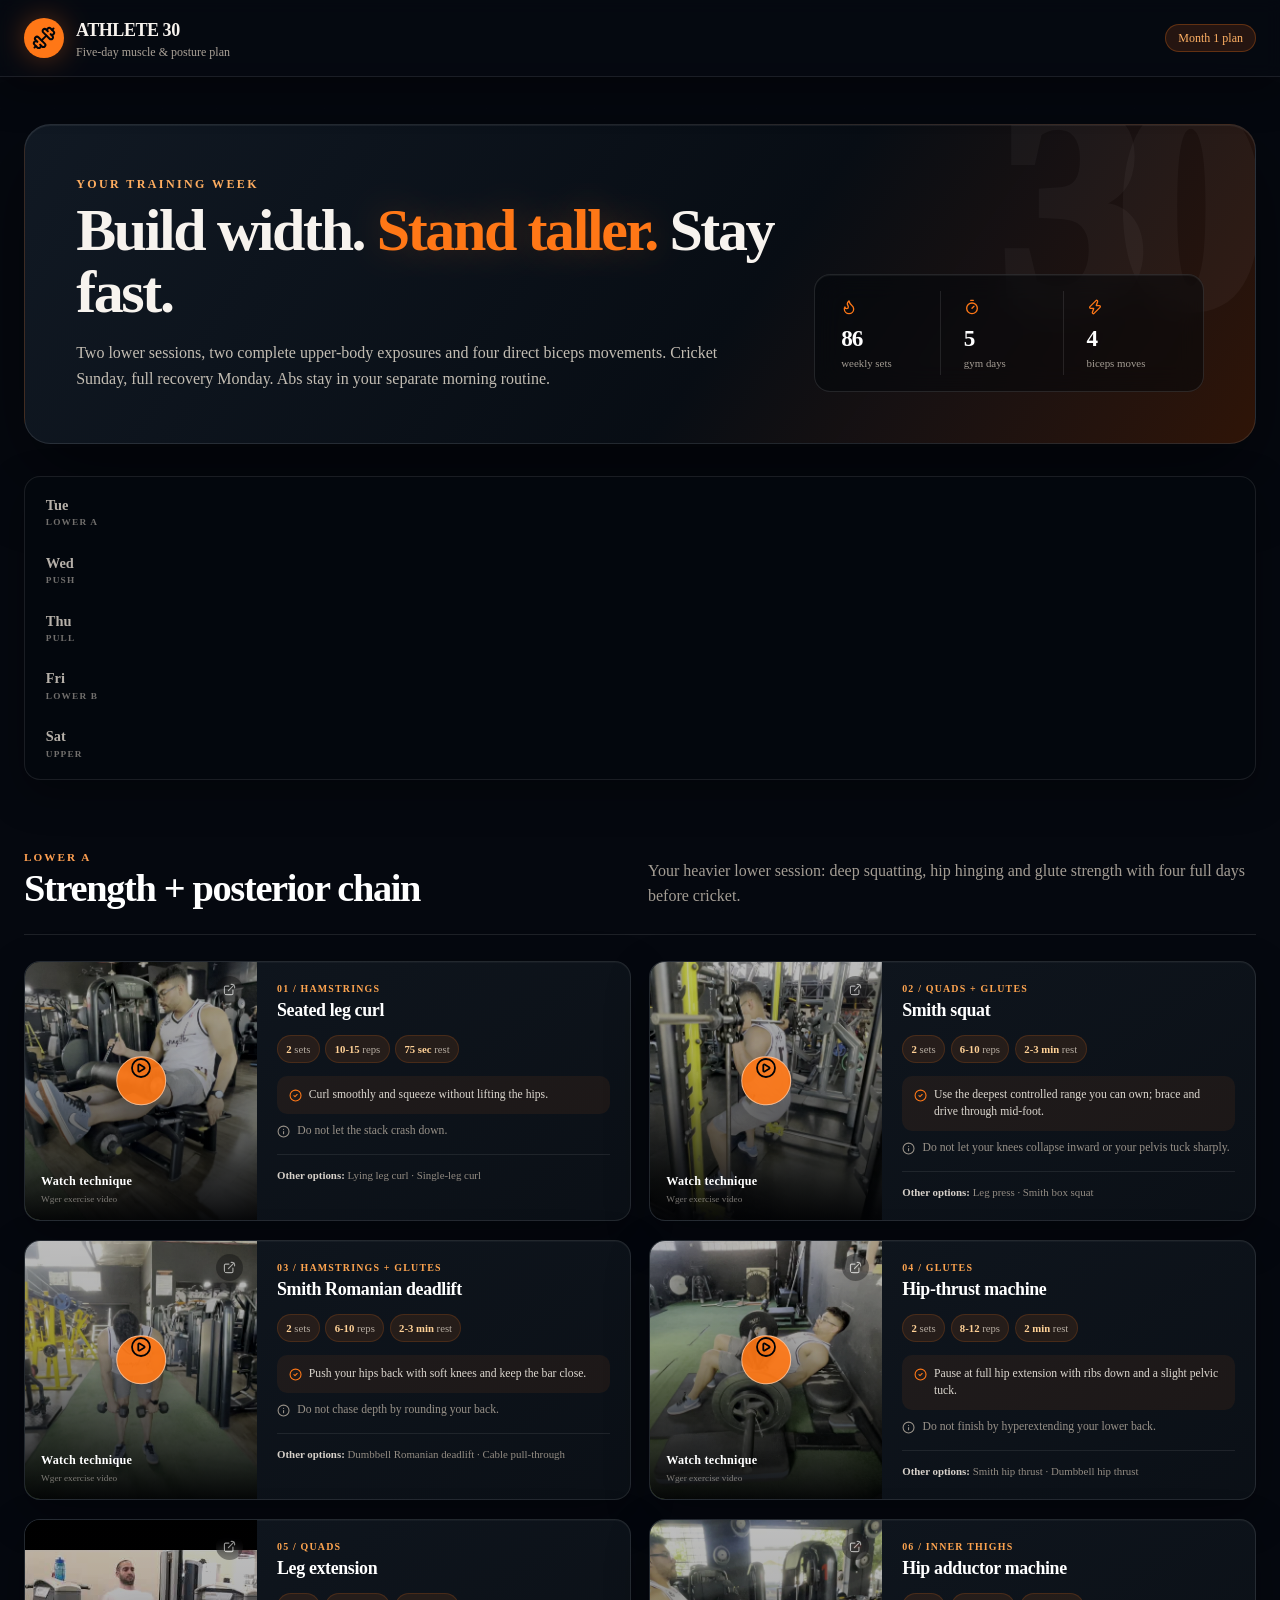
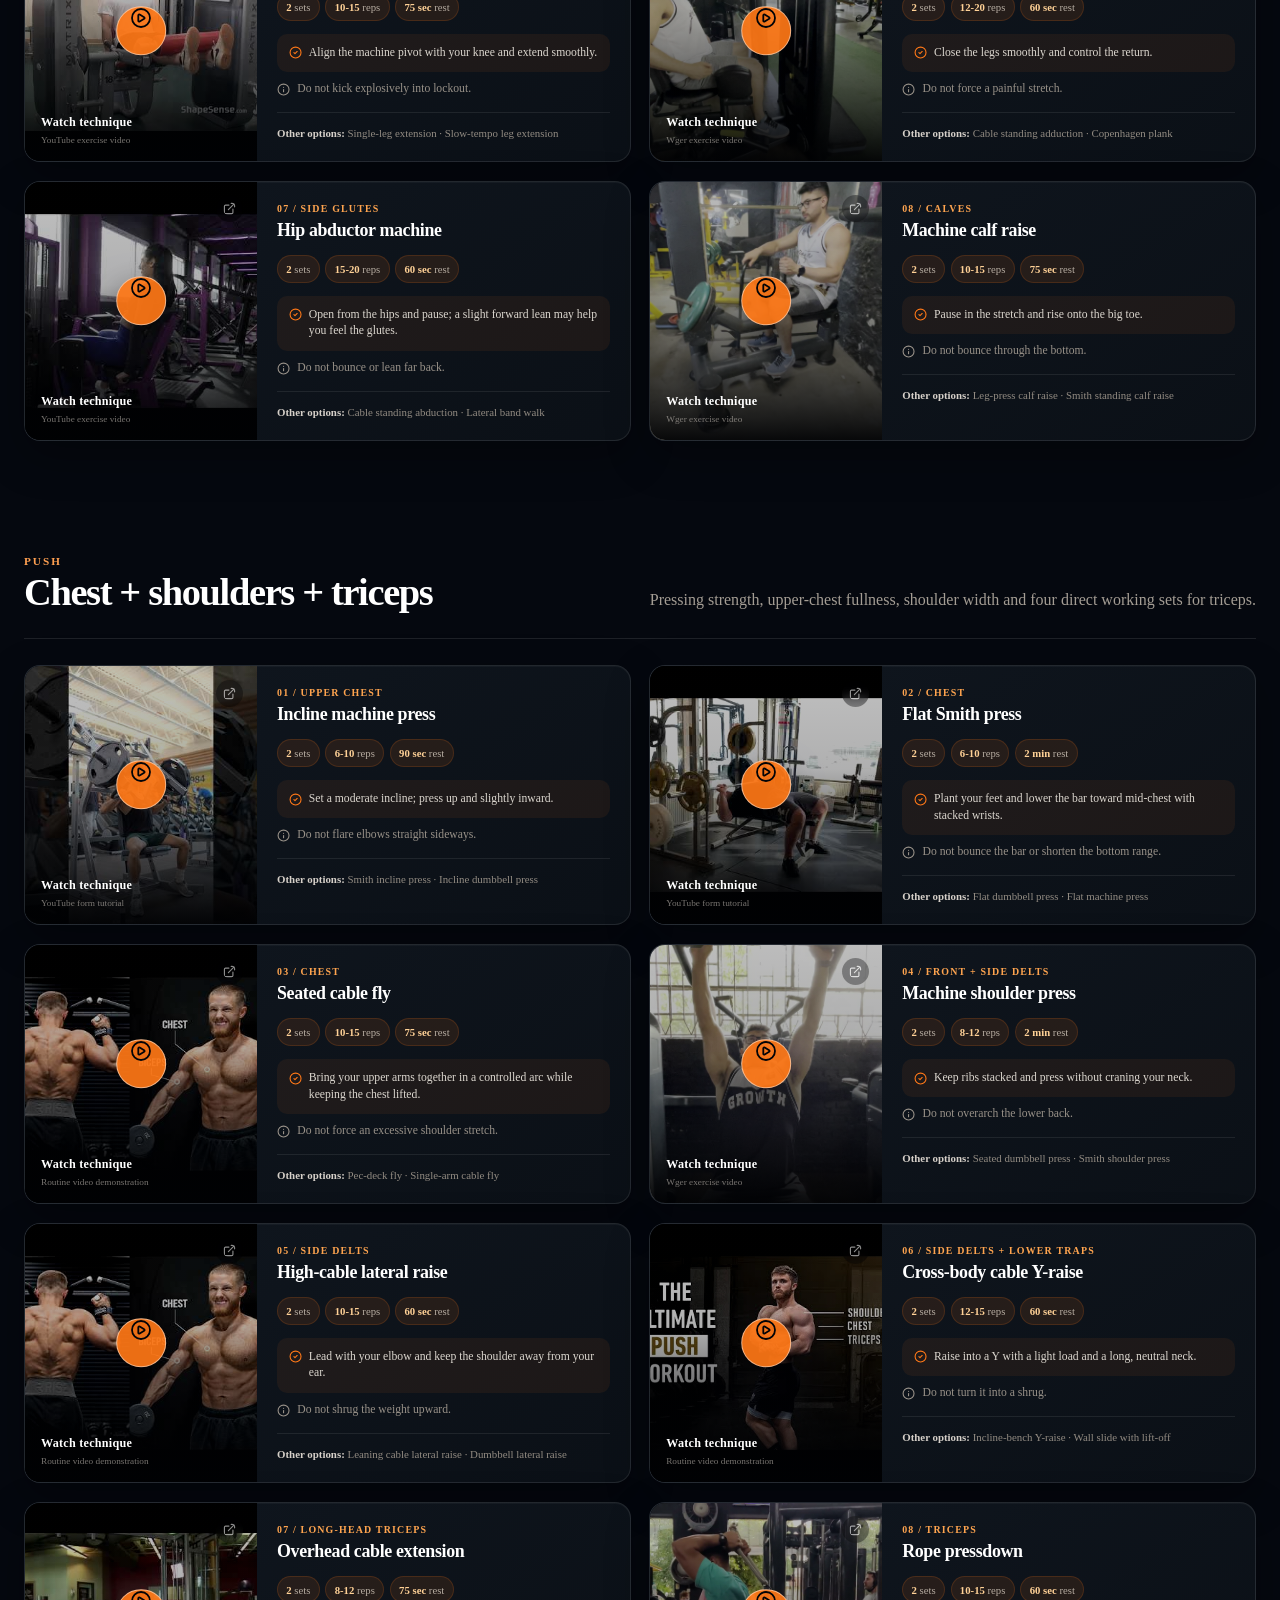
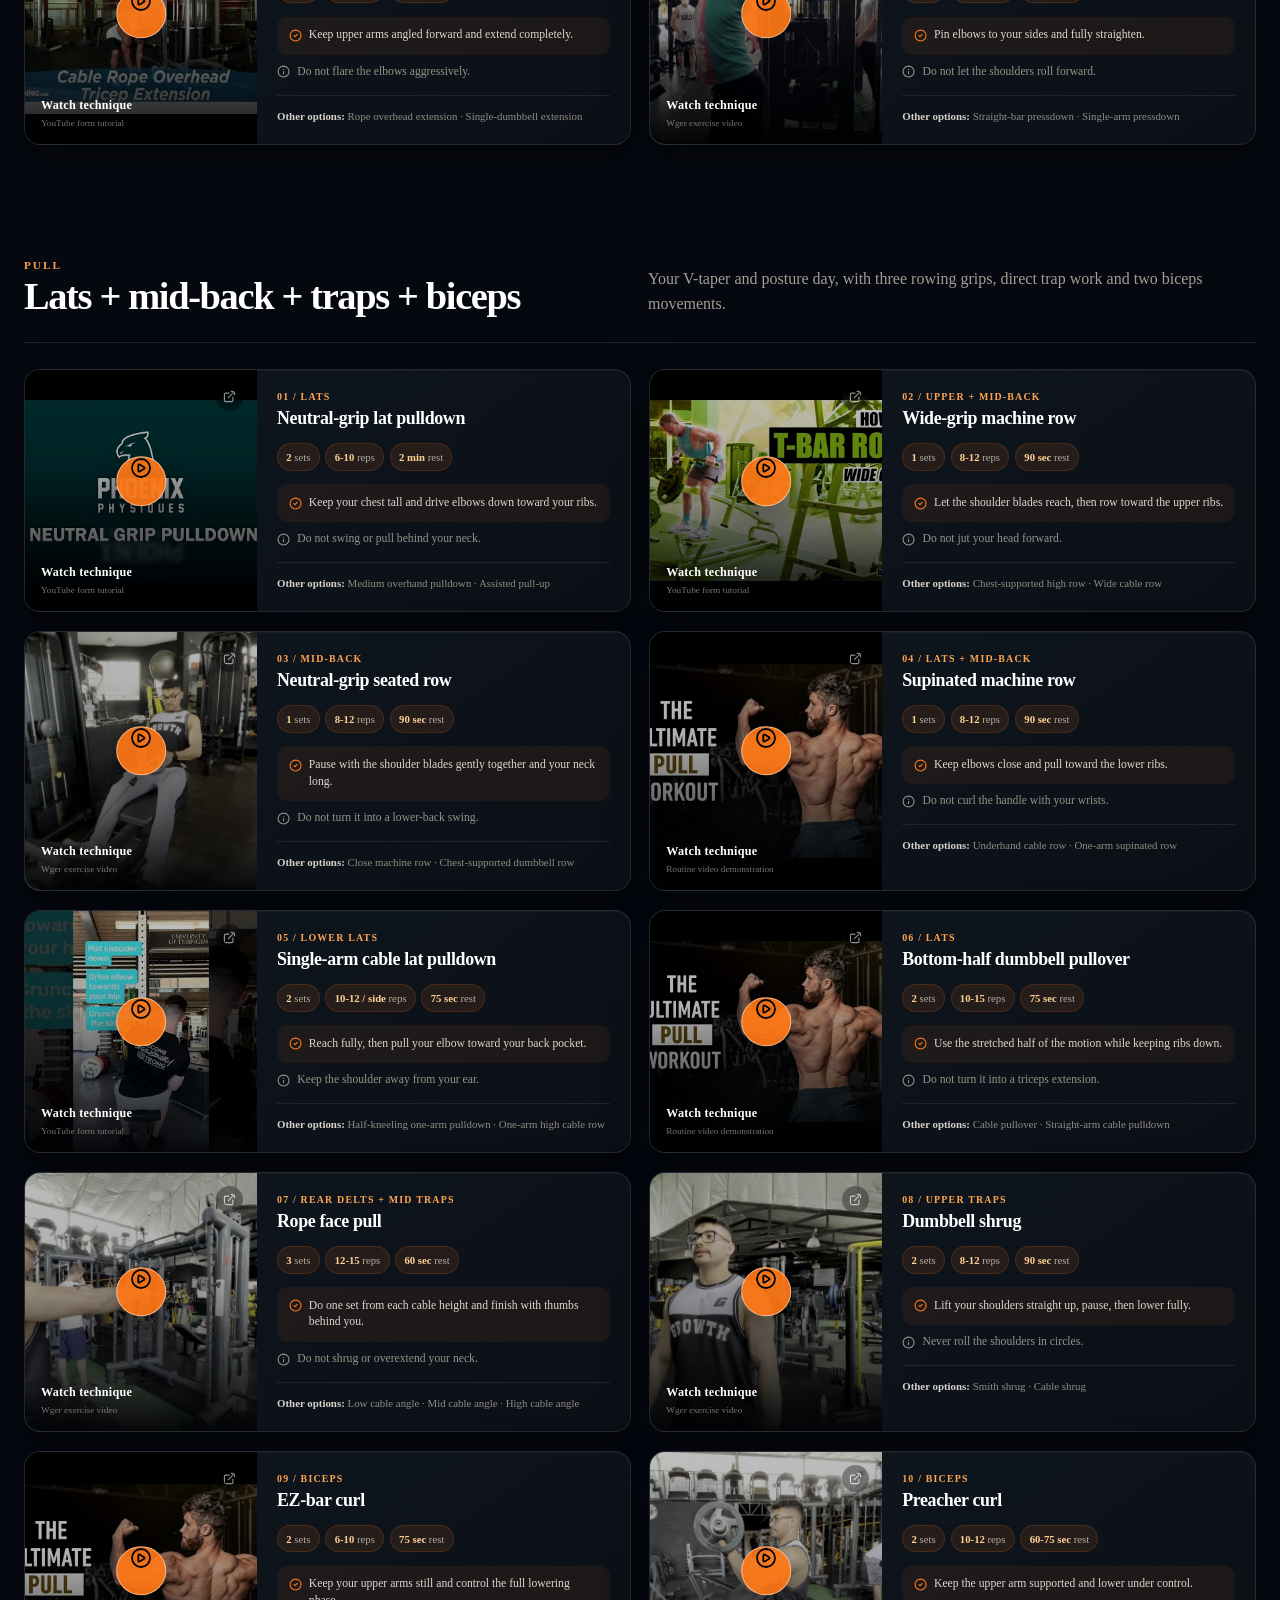
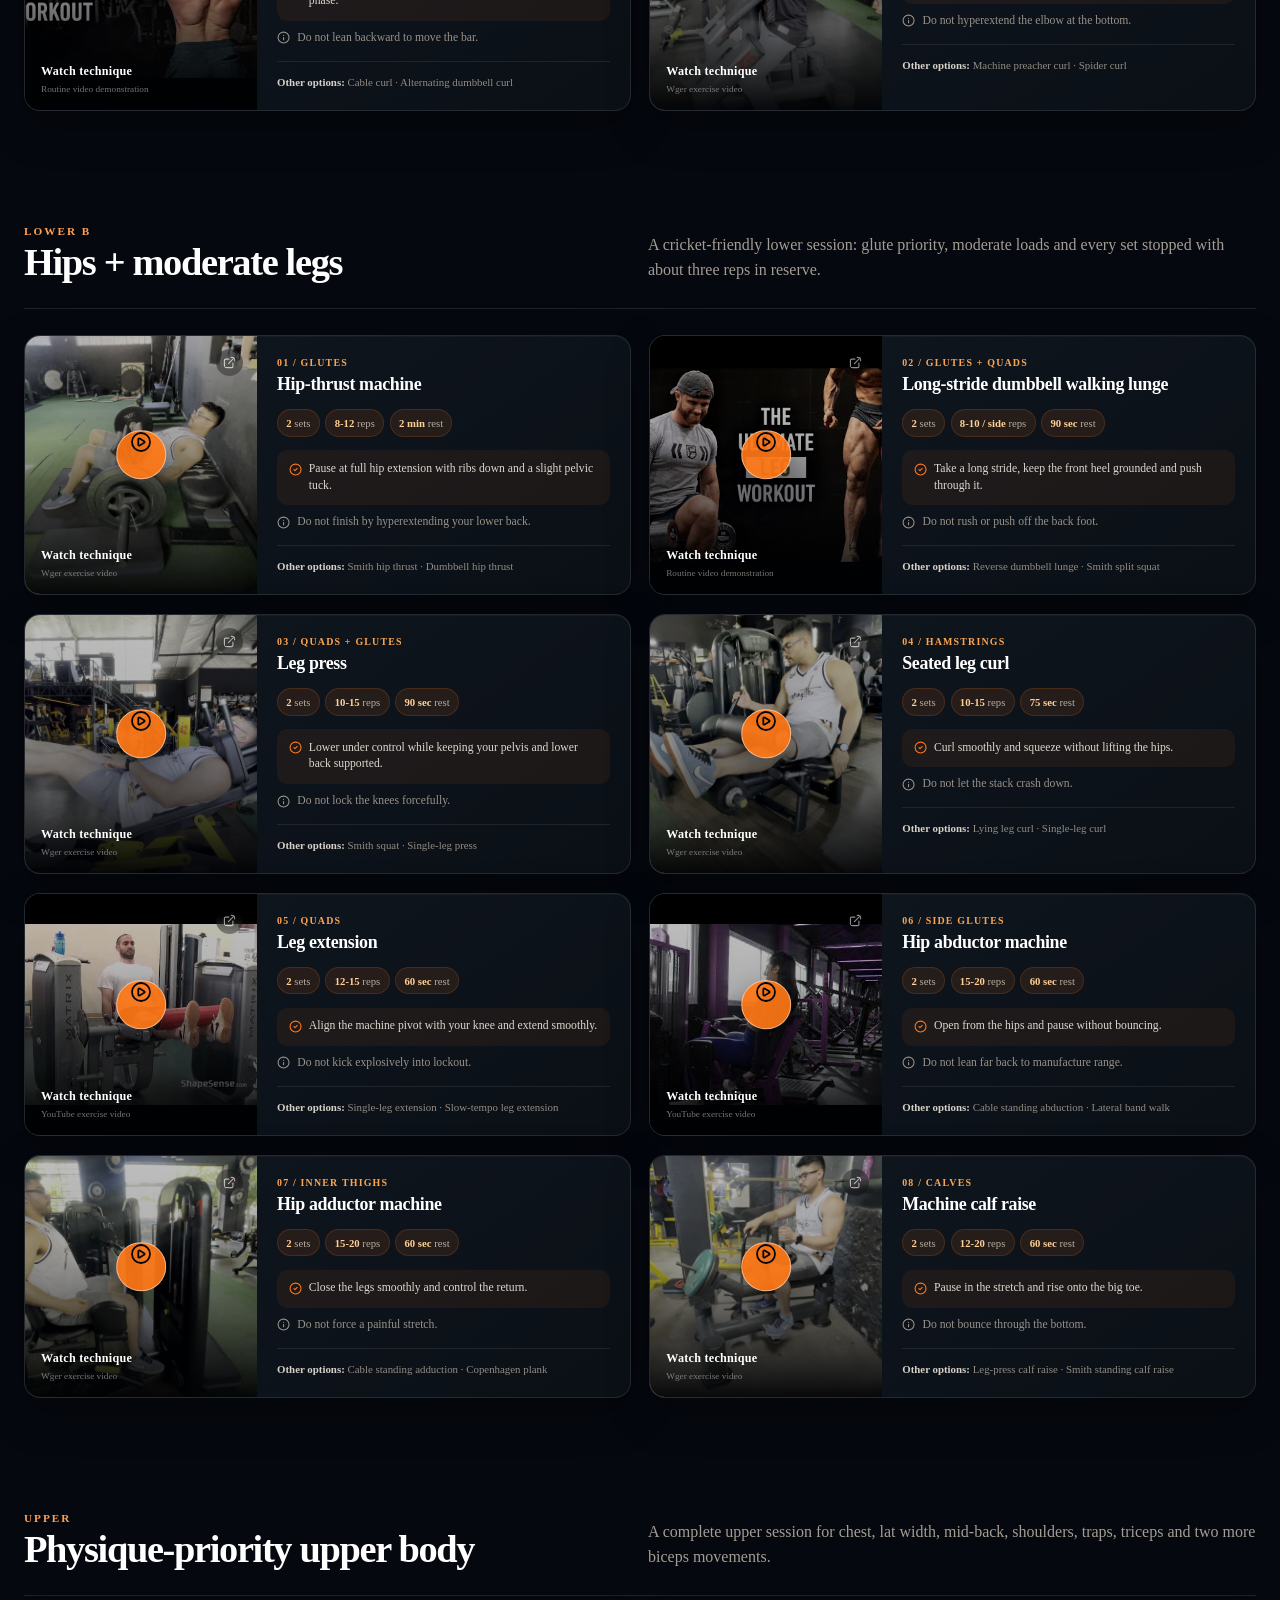
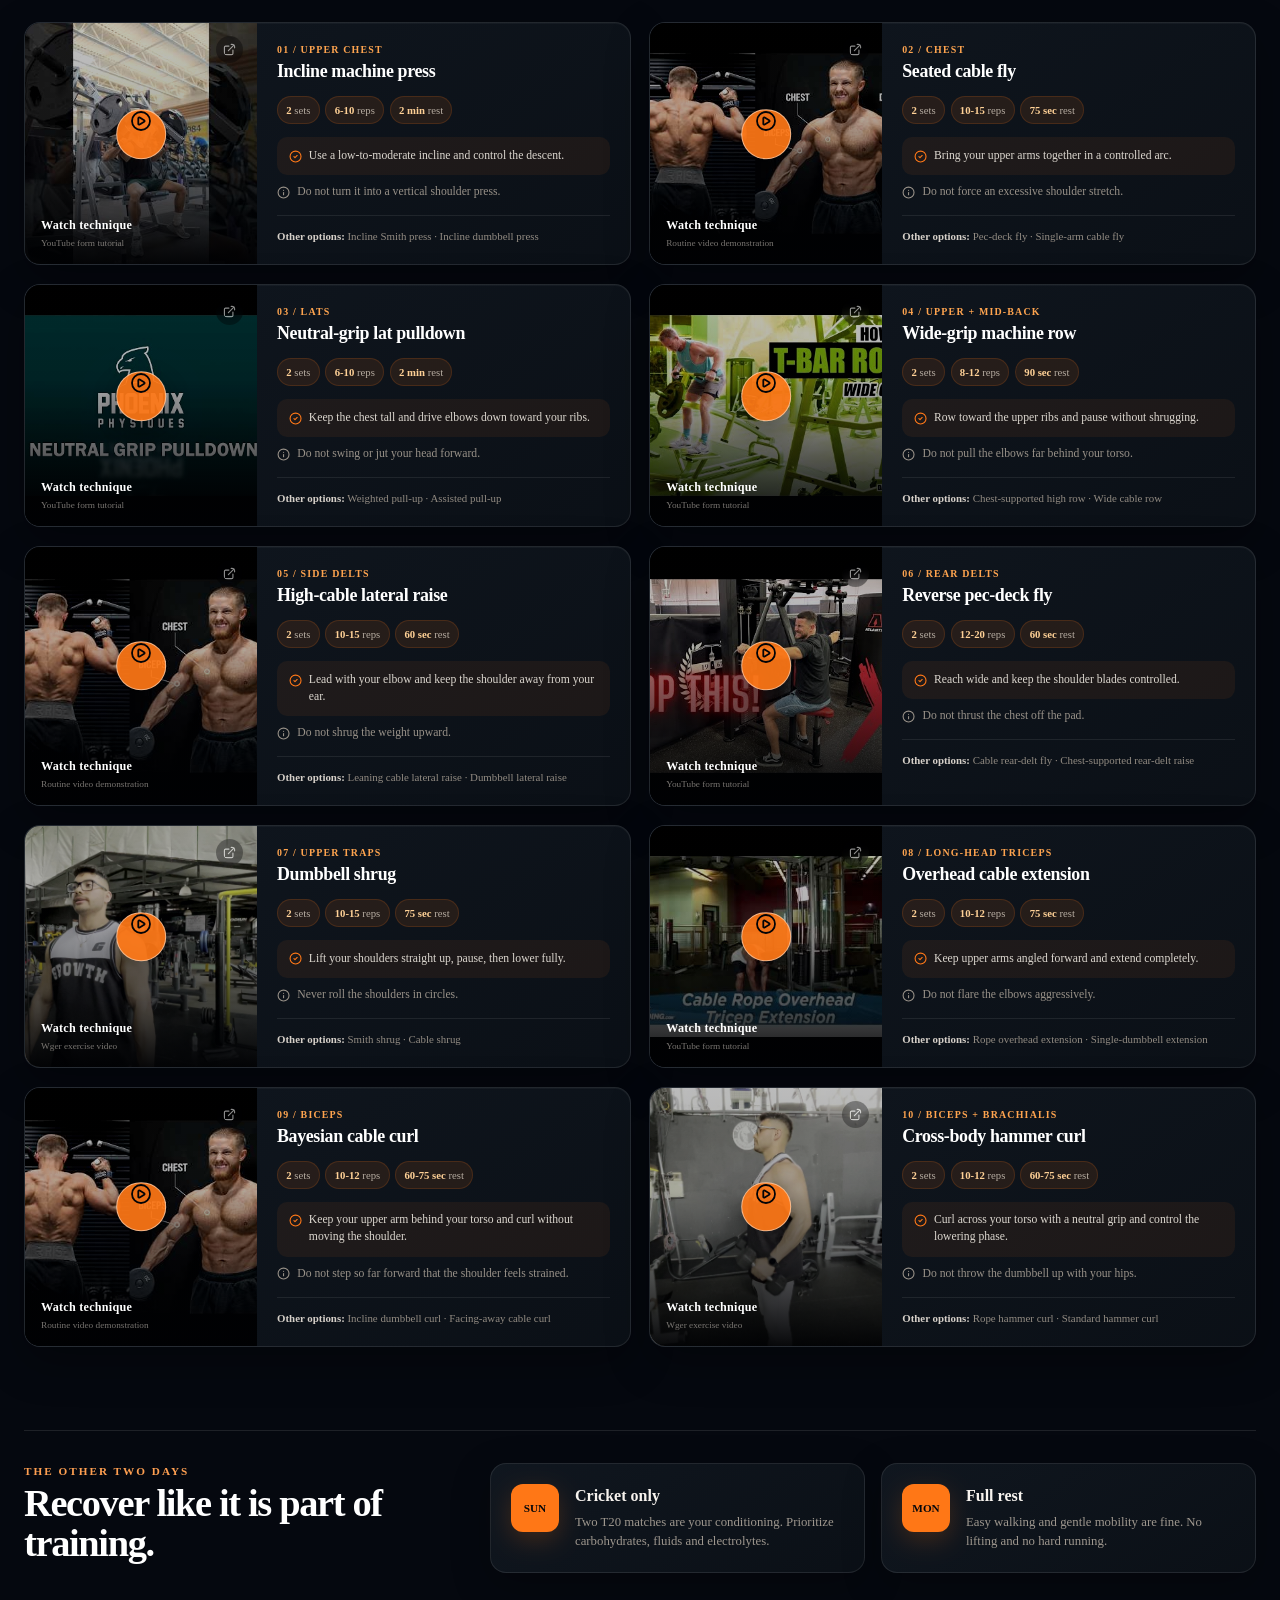
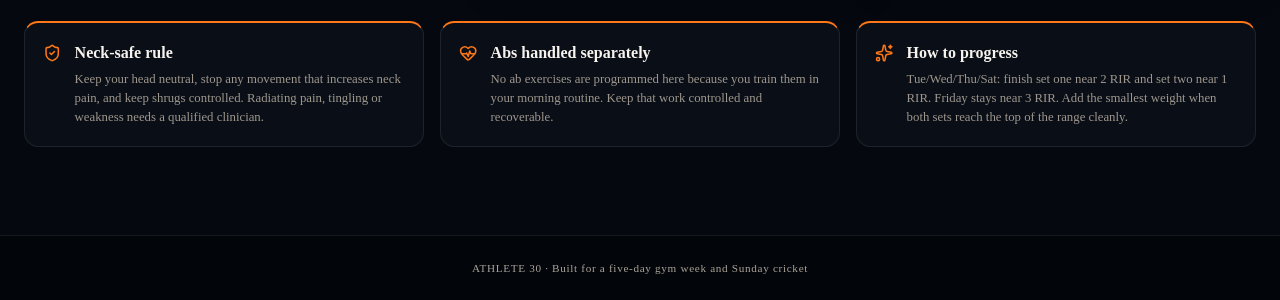
==== commit d81855d3: "Redesign workout guide with exercise visuals" ====
--- a/index.html
+++ b/index.html
@@ -1,4 +1,4 @@
-<!DOCTYPE html><html lang="en"><head><meta charSet="utf-8"/><meta name="viewport" content="width=device-width, initial-scale=1"/><link rel="stylesheet" href="./style.css"/><title>Athlete 30 — Workout Guide</title><meta name="description" content="A five-day muscle, athleticism and posture workout guide with visual exercise demonstrations."/><meta property="og:title" content="Athlete 30 — Workout Guide"/><meta property="og:description" content="Build width. Stand taller. Stay fast."/><meta property="og:image" content="./og.png"/><meta property="og:image:width" content="1731"/><meta property="og:image:height" content="909"/><meta property="og:image:alt" content="Athlete 30 workout guide"/><meta name="twitter:card" content="summary_large_image"/><meta name="twitter:title" content="Athlete 30 — Workout Guide"/><meta name="twitter:description" content="Build width. Stand taller. Stay fast."/><meta name="twitter:image" content="./og.png"/>
+<!DOCTYPE html><html lang="en"><head><meta charSet="utf-8"/><meta name="viewport" content="width=device-width, initial-scale=1"/><link rel="stylesheet" href="./style.css?v=2"/><title>Athlete 30 — Workout Guide</title><meta name="description" content="A five-day muscle, athleticism and posture workout guide with visual exercise demonstrations."/><meta property="og:title" content="Athlete 30 — Workout Guide"/><meta property="og:description" content="Build width. Stand taller. Stay fast."/><meta property="og:image" content="./og.png"/><meta property="og:image:width" content="1731"/><meta property="og:image:height" content="909"/><meta property="og:image:alt" content="Athlete 30 workout guide"/><meta name="twitter:card" content="summary_large_image"/><meta name="twitter:title" content="Athlete 30 — Workout Guide"/><meta name="twitter:description" content="Build width. Stand taller. Stay fast."/><meta name="twitter:image" content="./og.png"/>
 <link rel="preload" href="/_next/static/_vinext_fonts/geist-8ac0455e797f/geist-98bbbccb.woff2" as="font" type="font/woff2" crossorigin />
 <link rel="preload" href="/_next/static/_vinext_fonts/geist-mono-00e989178794/geist-mono-013b2f2f.woff2" as="font" type="font/woff2" crossorigin />
 <style data-vinext-fonts>/* cyrillic-ext */
@@ -128,4 +128,4 @@
 
 .__variable_geist_mono_1001rt9 { --font-geist-mono: 'Geist Mono', 'Geist Mono Fallback'; }
 </style>
-</head><body class="__variable_geist_19ysh9d __variable_geist_mono_1001rt9 antialiased"><main class="min-h-screen bg-background text-foreground"><header class="sticky top-0 z-20 border-b border-border bg-card/95 backdrop-blur"><div class="mx-auto flex max-w-7xl items-center justify-between px-4 py-4 sm:px-6"><div class="flex items-center gap-3"><span class="grid size-10 place-items-center rounded-xl bg-primary text-primary-foreground"><svg xmlns="http://www.w3.org/2000/svg" width="24" height="24" viewBox="0 0 24 24" fill="none" stroke="currentColor" stroke-width="2" stroke-linecap="round" stroke-linejoin="round" class="lucide lucide-dumbbell" aria-hidden="true"><path d="M17.596 12.768a2 2 0 1 0 2.829-2.829l-1.768-1.767a2 2 0 0 0 2.828-2.829l-2.828-2.828a2 2 0 0 0-2.829 2.828l-1.767-1.768a2 2 0 1 0-2.829 2.829z"></path><path d="m2.5 21.5 1.4-1.4"></path><path d="m20.1 3.9 1.4-1.4"></path><path d="M5.343 21.485a2 2 0 1 0 2.829-2.828l1.767 1.768a2 2 0 1 0 2.829-2.829l-6.364-6.364a2 2 0 1 0-2.829 2.829l1.768 1.767a2 2 0 0 0-2.828 2.829z"></path><path d="m9.6 14.4 4.8-4.8"></path></svg></span><div><p class="font-heading text-lg font-black tracking-tight">ATHLETE 30</p><p class="hidden text-xs text-muted-foreground sm:block">Five-day muscle &amp; posture plan</p></div></div><span data-slot="badge" data-variant="default" class="group/badge inline-flex w-fit shrink-0 items-center justify-center gap-1 overflow-hidden rounded-4xl border border-transparent py-0.5 text-xs font-medium whitespace-nowrap transition-all focus-visible:border-ring focus-visible:ring-[3px] focus-visible:ring-ring/50 has-data-[icon=inline-end]:pr-1.5 has-data-[icon=inline-start]:pl-1.5 aria-invalid:border-destructive aria-invalid:ring-destructive/20 dark:aria-invalid:ring-destructive/40 [&amp;&gt;svg]:pointer-events-none [&amp;&gt;svg]:size-3! [a]:hover:bg-primary/80 h-7 bg-accent px-3 text-accent-foreground">Month 1 plan</span></div></header><section class="mx-auto max-w-7xl px-4 py-7 sm:px-6 sm:py-10"><div class="mb-8 grid gap-6 lg:grid-cols-[1fr_390px] lg:items-end"><div><p class="mb-2 text-xs font-bold uppercase tracking-[0.2em] text-primary">Your training week</p><h1 class="max-w-3xl font-heading text-4xl font-black leading-[1.03] tracking-[-0.04em] sm:text-6xl">Build width. Stand taller. Stay fast.</h1><p class="mt-4 max-w-2xl text-base leading-relaxed text-muted-foreground">Two lower sessions, two complete upper-body exposures and four direct biceps movements. Cricket Sunday, full recovery Monday. Abs stay in your separate morning routine.</p></div><div class="summary-panel"><div><svg xmlns="http://www.w3.org/2000/svg" width="24" height="24" viewBox="0 0 24 24" fill="none" stroke="currentColor" stroke-width="2" stroke-linecap="round" stroke-linejoin="round" class="lucide lucide-flame" aria-hidden="true"><path d="M12 3q1 4 4 6.5t3 5.5a1 1 0 0 1-14 0 5 5 0 0 1 1-3 1 1 0 0 0 5 0c0-2-1.5-3-1.5-5q0-2 2.5-4"></path></svg><p class="summary-value">86</p><p class="summary-label">weekly sets</p></div><div><svg xmlns="http://www.w3.org/2000/svg" width="24" height="24" viewBox="0 0 24 24" fill="none" stroke="currentColor" stroke-width="2" stroke-linecap="round" stroke-linejoin="round" class="lucide lucide-timer" aria-hidden="true"><line x1="10" x2="14" y1="2" y2="2"></line><line x1="12" x2="15" y1="14" y2="11"></line><circle cx="12" cy="14" r="8"></circle></svg><p class="summary-value">5</p><p class="summary-label">gym days</p></div><div><svg xmlns="http://www.w3.org/2000/svg" width="24" height="24" viewBox="0 0 24 24" fill="none" stroke="currentColor" stroke-width="2" stroke-linecap="round" stroke-linejoin="round" class="lucide lucide-zap" aria-hidden="true"><path d="M15.914 4a1.5 1.5 0 00-2.474-1.561l-9 9A1.5 1.5 0 005.5 14h4.002a.5.5 0 01.471.666L8.086 20a1.5 1.5 0 002.475 1.56l9-9A1.5 1.5 0 0018.5 10h-3.997a.5.5 0 01-.472-.667z"></path></svg><p class="summary-value">4</p><p class="summary-label">biceps moves</p></div></div></div><nav class="day-tabs" aria-label="Jump to workout day"><a href="#tue" class="day-tab"><span>Tue</span><small>LOWER A</small></a><a href="#wed" class="day-tab"><span>Wed</span><small>PUSH</small></a><a href="#thu" class="day-tab"><span>Thu</span><small>PULL</small></a><a href="#fri" class="day-tab"><span>Fri</span><small>LOWER B</small></a><a href="#sat" class="day-tab"><span>Sat</span><small>UPPER</small></a></nav><section id="tue" class="workout-day scroll-mt-32"><div class="day-heading"><div><p>LOWER A</p><h2>Strength + posterior chain</h2></div><p>Your heavier lower session: deep squatting, hip hinging and glute strength with four full days before cricket.</p></div><div class="exercise-grid"><article class="exercise-card"><a class="real-demo" href="https://wger.de/media/exercise-video/366/43df4b79-d4c3-4fbf-bcb5-e0d825b84120.MOV" target="_blank" rel="noreferrer" aria-label="Open real demonstration for Seated leg curl"><svg xmlns="http://www.w3.org/2000/svg" width="24" height="24" viewBox="0 0 24 24" fill="none" stroke="currentColor" stroke-width="2" stroke-linecap="round" stroke-linejoin="round" class="lucide lucide-circle-play" aria-hidden="true"><path d="M9 9.003a1 1 0 0 1 1.517-.859l4.997 2.997a1 1 0 0 1 0 1.718l-4.997 2.997A1 1 0 0 1 9 14.996z"></path><circle cx="12" cy="12" r="10"></circle></svg><span><b>Watch real demonstration</b><small>Wger exercise video</small></span><svg xmlns="http://www.w3.org/2000/svg" width="24" height="24" viewBox="0 0 24 24" fill="none" stroke="currentColor" stroke-width="2" stroke-linecap="round" stroke-linejoin="round" class="lucide lucide-external-link" aria-hidden="true"><path d="M15 3h6v6"></path><path d="M10 14 21 3"></path><path d="M18 13v6a2 2 0 0 1-2 2H5a2 2 0 0 1-2-2V8a2 2 0 0 1 2-2h6"></path></svg></a><div class="exercise-body"><div class="mb-3"><div><p class="exercise-number">01<!-- --> / <!-- -->Hamstrings</p><h3>Seated leg curl</h3></div></div><div class="prescription"><span><b>2</b> sets</span><span><b>10-15</b> reps</span><span><b>75 sec</b> rest</span></div><p class="cue"><svg xmlns="http://www.w3.org/2000/svg" width="24" height="24" viewBox="0 0 24 24" fill="none" stroke="currentColor" stroke-width="2" stroke-linecap="round" stroke-linejoin="round" class="lucide lucide-circle-check" aria-hidden="true"><circle cx="12" cy="12" r="10"></circle><path d="m9 12 2 2 4-4"></path></svg> <!-- -->Curl smoothly and squeeze without lifting the hips.</p><p class="avoid"><svg xmlns="http://www.w3.org/2000/svg" width="24" height="24" viewBox="0 0 24 24" fill="none" stroke="currentColor" stroke-width="2" stroke-linecap="round" stroke-linejoin="round" class="lucide lucide-info" aria-hidden="true"><circle cx="12" cy="12" r="10"></circle><path d="M12 16v-4"></path><path d="M12 8h.01"></path></svg> <!-- -->Do not let the stack crash down.</p><div class="alternatives"><b>Other options:</b> <!-- -->Lying leg curl · Single-leg curl</div></div></article><article class="exercise-card"><a class="real-demo" href="https://wger.de/media/exercise-video/341/0cbfeace-dda9-4166-8424-f51358e88a4f.MOV" target="_blank" rel="noreferrer" aria-label="Open real demonstration for Smith squat"><svg xmlns="http://www.w3.org/2000/svg" width="24" height="24" viewBox="0 0 24 24" fill="none" stroke="currentColor" stroke-width="2" stroke-linecap="round" stroke-linejoin="round" class="lucide lucide-circle-play" aria-hidden="true"><path d="M9 9.003a1 1 0 0 1 1.517-.859l4.997 2.997a1 1 0 0 1 0 1.718l-4.997 2.997A1 1 0 0 1 9 14.996z"></path><circle cx="12" cy="12" r="10"></circle></svg><span><b>Watch real demonstration</b><small>Wger exercise video</small></span><svg xmlns="http://www.w3.org/2000/svg" width="24" height="24" viewBox="0 0 24 24" fill="none" stroke="currentColor" stroke-width="2" stroke-linecap="round" stroke-linejoin="round" class="lucide lucide-external-link" aria-hidden="true"><path d="M15 3h6v6"></path><path d="M10 14 21 3"></path><path d="M18 13v6a2 2 0 0 1-2 2H5a2 2 0 0 1-2-2V8a2 2 0 0 1 2-2h6"></path></svg></a><div class="exercise-body"><div class="mb-3"><div><p class="exercise-number">02<!-- --> / <!-- -->Quads + glutes</p><h3>Smith squat</h3></div></div><div class="prescription"><span><b>2</b> sets</span><span><b>6-10</b> reps</span><span><b>2-3 min</b> rest</span></div><p class="cue"><svg xmlns="http://www.w3.org/2000/svg" width="24" height="24" viewBox="0 0 24 24" fill="none" stroke="currentColor" stroke-width="2" stroke-linecap="round" stroke-linejoin="round" class="lucide lucide-circle-check" aria-hidden="true"><circle cx="12" cy="12" r="10"></circle><path d="m9 12 2 2 4-4"></path></svg> <!-- -->Use the deepest controlled range you can own; brace and drive through mid-foot.</p><p class="avoid"><svg xmlns="http://www.w3.org/2000/svg" width="24" height="24" viewBox="0 0 24 24" fill="none" stroke="currentColor" stroke-width="2" stroke-linecap="round" stroke-linejoin="round" class="lucide lucide-info" aria-hidden="true"><circle cx="12" cy="12" r="10"></circle><path d="M12 16v-4"></path><path d="M12 8h.01"></path></svg> <!-- -->Do not let your knees collapse inward or your pelvis tuck sharply.</p><div class="alternatives"><b>Other options:</b> <!-- -->Leg press · Smith box squat</div></div></article><article class="exercise-card"><a class="real-demo" href="https://wger.de/media/exercise-video/507/307e7276-a14d-4ea0-b579-f5b0dbc6f5af.MOV" target="_blank" rel="noreferrer" aria-label="Open real demonstration for Smith Romanian deadlift"><svg xmlns="http://www.w3.org/2000/svg" width="24" height="24" viewBox="0 0 24 24" fill="none" stroke="currentColor" stroke-width="2" stroke-linecap="round" stroke-linejoin="round" class="lucide lucide-circle-play" aria-hidden="true"><path d="M9 9.003a1 1 0 0 1 1.517-.859l4.997 2.997a1 1 0 0 1 0 1.718l-4.997 2.997A1 1 0 0 1 9 14.996z"></path><circle cx="12" cy="12" r="10"></circle></svg><span><b>Watch real demonstration</b><small>Wger exercise video</small></span><svg xmlns="http://www.w3.org/2000/svg" width="24" height="24" viewBox="0 0 24 24" fill="none" stroke="currentColor" stroke-width="2" stroke-linecap="round" stroke-linejoin="round" class="lucide lucide-external-link" aria-hidden="true"><path d="M15 3h6v6"></path><path d="M10 14 21 3"></path><path d="M18 13v6a2 2 0 0 1-2 2H5a2 2 0 0 1-2-2V8a2 2 0 0 1 2-2h6"></path></svg></a><div class="exercise-body"><div class="mb-3"><div><p class="exercise-number">03<!-- --> / <!-- -->Hamstrings + glutes</p><h3>Smith Romanian deadlift</h3></div></div><div class="prescription"><span><b>2</b> sets</span><span><b>6-10</b> reps</span><span><b>2-3 min</b> rest</span></div><p class="cue"><svg xmlns="http://www.w3.org/2000/svg" width="24" height="24" viewBox="0 0 24 24" fill="none" stroke="currentColor" stroke-width="2" stroke-linecap="round" stroke-linejoin="round" class="lucide lucide-circle-check" aria-hidden="true"><circle cx="12" cy="12" r="10"></circle><path d="m9 12 2 2 4-4"></path></svg> <!-- -->Push your hips back with soft knees and keep the bar close.</p><p class="avoid"><svg xmlns="http://www.w3.org/2000/svg" width="24" height="24" viewBox="0 0 24 24" fill="none" stroke="currentColor" stroke-width="2" stroke-linecap="round" stroke-linejoin="round" class="lucide lucide-info" aria-hidden="true"><circle cx="12" cy="12" r="10"></circle><path d="M12 16v-4"></path><path d="M12 8h.01"></path></svg> <!-- -->Do not chase depth by rounding your back.</p><div class="alternatives"><b>Other options:</b> <!-- -->Dumbbell Romanian deadlift · Cable pull-through</div></div></article><article class="exercise-card"><a class="real-demo" href="https://wger.de/media/exercise-video/294/45bacf4b-1bb6-4d47-8bd1-9f00eddd4019.MOV" target="_blank" rel="noreferrer" aria-label="Open real demonstration for Hip-thrust machine"><svg xmlns="http://www.w3.org/2000/svg" width="24" height="24" viewBox="0 0 24 24" fill="none" stroke="currentColor" stroke-width="2" stroke-linecap="round" stroke-linejoin="round" class="lucide lucide-circle-play" aria-hidden="true"><path d="M9 9.003a1 1 0 0 1 1.517-.859l4.997 2.997a1 1 0 0 1 0 1.718l-4.997 2.997A1 1 0 0 1 9 14.996z"></path><circle cx="12" cy="12" r="10"></circle></svg><span><b>Watch real demonstration</b><small>Wger exercise video</small></span><svg xmlns="http://www.w3.org/2000/svg" width="24" height="24" viewBox="0 0 24 24" fill="none" stroke="currentColor" stroke-width="2" stroke-linecap="round" stroke-linejoin="round" class="lucide lucide-external-link" aria-hidden="true"><path d="M15 3h6v6"></path><path d="M10 14 21 3"></path><path d="M18 13v6a2 2 0 0 1-2 2H5a2 2 0 0 1-2-2V8a2 2 0 0 1 2-2h6"></path></svg></a><div class="exercise-body"><div class="mb-3"><div><p class="exercise-number">04<!-- --> / <!-- -->Glutes</p><h3>Hip-thrust machine</h3></div></div><div class="prescription"><span><b>2</b> sets</span><span><b>8-12</b> reps</span><span><b>2 min</b> rest</span></div><p class="cue"><svg xmlns="http://www.w3.org/2000/svg" width="24" height="24" viewBox="0 0 24 24" fill="none" stroke="currentColor" stroke-width="2" stroke-linecap="round" stroke-linejoin="round" class="lucide lucide-circle-check" aria-hidden="true"><circle cx="12" cy="12" r="10"></circle><path d="m9 12 2 2 4-4"></path></svg> <!-- -->Pause at full hip extension with ribs down and a slight pelvic tuck.</p><p class="avoid"><svg xmlns="http://www.w3.org/2000/svg" width="24" height="24" viewBox="0 0 24 24" fill="none" stroke="currentColor" stroke-width="2" stroke-linecap="round" stroke-linejoin="round" class="lucide lucide-info" aria-hidden="true"><circle cx="12" cy="12" r="10"></circle><path d="M12 16v-4"></path><path d="M12 8h.01"></path></svg> <!-- -->Do not finish by hyperextending your lower back.</p><div class="alternatives"><b>Other options:</b> <!-- -->Smith hip thrust · Dumbbell hip thrust</div></div></article><article class="exercise-card"><a class="real-demo" href="https://www.youtube.com/watch?v=qOONjLjl8_Y" target="_blank" rel="noreferrer" aria-label="Open real demonstration for Leg extension"><svg xmlns="http://www.w3.org/2000/svg" width="24" height="24" viewBox="0 0 24 24" fill="none" stroke="currentColor" stroke-width="2" stroke-linecap="round" stroke-linejoin="round" class="lucide lucide-circle-play" aria-hidden="true"><path d="M9 9.003a1 1 0 0 1 1.517-.859l4.997 2.997a1 1 0 0 1 0 1.718l-4.997 2.997A1 1 0 0 1 9 14.996z"></path><circle cx="12" cy="12" r="10"></circle></svg><span><b>Watch real demonstration</b><small>YouTube exercise video</small></span><svg xmlns="http://www.w3.org/2000/svg" width="24" height="24" viewBox="0 0 24 24" fill="none" stroke="currentColor" stroke-width="2" stroke-linecap="round" stroke-linejoin="round" class="lucide lucide-external-link" aria-hidden="true"><path d="M15 3h6v6"></path><path d="M10 14 21 3"></path><path d="M18 13v6a2 2 0 0 1-2 2H5a2 2 0 0 1-2-2V8a2 2 0 0 1 2-2h6"></path></svg></a><div class="exercise-body"><div class="mb-3"><div><p class="exercise-number">05<!-- --> / <!-- -->Quads</p><h3>Leg extension</h3></div></div><div class="prescription"><span><b>2</b> sets</span><span><b>10-15</b> reps</span><span><b>75 sec</b> rest</span></div><p class="cue"><svg xmlns="http://www.w3.org/2000/svg" width="24" height="24" viewBox="0 0 24 24" fill="none" stroke="currentColor" stroke-width="2" stroke-linecap="round" stroke-linejoin="round" class="lucide lucide-circle-check" aria-hidden="true"><circle cx="12" cy="12" r="10"></circle><path d="m9 12 2 2 4-4"></path></svg> <!-- -->Align the machine pivot with your knee and extend smoothly.</p><p class="avoid"><svg xmlns="http://www.w3.org/2000/svg" width="24" height="24" viewBox="0 0 24 24" fill="none" stroke="currentColor" stroke-width="2" stroke-linecap="round" stroke-linejoin="round" class="lucide lucide-info" aria-hidden="true"><circle cx="12" cy="12" r="10"></circle><path d="M12 16v-4"></path><path d="M12 8h.01"></path></svg> <!-- -->Do not kick explosively into lockout.</p><div class="alternatives"><b>Other options:</b> <!-- -->Single-leg extension · Slow-tempo leg extension</div></div></article><article class="exercise-card"><a class="real-demo" href="https://wger.de/media/exercise-video/12/5148c579-5df2-4618-9a7b-a2e29ac4dd7d.MOV" target="_blank" rel="noreferrer" aria-label="Open real demonstration for Hip adductor machine"><svg xmlns="http://www.w3.org/2000/svg" width="24" height="24" viewBox="0 0 24 24" fill="none" stroke="currentColor" stroke-width="2" stroke-linecap="round" stroke-linejoin="round" class="lucide lucide-circle-play" aria-hidden="true"><path d="M9 9.003a1 1 0 0 1 1.517-.859l4.997 2.997a1 1 0 0 1 0 1.718l-4.997 2.997A1 1 0 0 1 9 14.996z"></path><circle cx="12" cy="12" r="10"></circle></svg><span><b>Watch real demonstration</b><small>Wger exercise video</small></span><svg xmlns="http://www.w3.org/2000/svg" width="24" height="24" viewBox="0 0 24 24" fill="none" stroke="currentColor" stroke-width="2" stroke-linecap="round" stroke-linejoin="round" class="lucide lucide-external-link" aria-hidden="true"><path d="M15 3h6v6"></path><path d="M10 14 21 3"></path><path d="M18 13v6a2 2 0 0 1-2 2H5a2 2 0 0 1-2-2V8a2 2 0 0 1 2-2h6"></path></svg></a><div class="exercise-body"><div class="mb-3"><div><p class="exercise-number">06<!-- --> / <!-- -->Inner thighs</p><h3>Hip adductor machine</h3></div></div><div class="prescription"><span><b>2</b> sets</span><span><b>12-20</b> reps</span><span><b>60 sec</b> rest</span></div><p class="cue"><svg xmlns="http://www.w3.org/2000/svg" width="24" height="24" viewBox="0 0 24 24" fill="none" stroke="currentColor" stroke-width="2" stroke-linecap="round" stroke-linejoin="round" class="lucide lucide-circle-check" aria-hidden="true"><circle cx="12" cy="12" r="10"></circle><path d="m9 12 2 2 4-4"></path></svg> <!-- -->Close the legs smoothly and control the return.</p><p class="avoid"><svg xmlns="http://www.w3.org/2000/svg" width="24" height="24" viewBox="0 0 24 24" fill="none" stroke="currentColor" stroke-width="2" stroke-linecap="round" stroke-linejoin="round" class="lucide lucide-info" aria-hidden="true"><circle cx="12" cy="12" r="10"></circle><path d="M12 16v-4"></path><path d="M12 8h.01"></path></svg> <!-- -->Do not force a painful stretch.</p><div class="alternatives"><b>Other options:</b> <!-- -->Cable standing adduction · Copenhagen plank</div></div></article><article class="exercise-card"><a class="real-demo" href="https://www.youtube.com/watch?v=wrkc297otlA" target="_blank" rel="noreferrer" aria-label="Open real demonstration for Hip abductor machine"><svg xmlns="http://www.w3.org/2000/svg" width="24" height="24" viewBox="0 0 24 24" fill="none" stroke="currentColor" stroke-width="2" stroke-linecap="round" stroke-linejoin="round" class="lucide lucide-circle-play" aria-hidden="true"><path d="M9 9.003a1 1 0 0 1 1.517-.859l4.997 2.997a1 1 0 0 1 0 1.718l-4.997 2.997A1 1 0 0 1 9 14.996z"></path><circle cx="12" cy="12" r="10"></circle></svg><span><b>Watch real demonstration</b><small>YouTube exercise video</small></span><svg xmlns="http://www.w3.org/2000/svg" width="24" height="24" viewBox="0 0 24 24" fill="none" stroke="currentColor" stroke-width="2" stroke-linecap="round" stroke-linejoin="round" class="lucide lucide-external-link" aria-hidden="true"><path d="M15 3h6v6"></path><path d="M10 14 21 3"></path><path d="M18 13v6a2 2 0 0 1-2 2H5a2 2 0 0 1-2-2V8a2 2 0 0 1 2-2h6"></path></svg></a><div class="exercise-body"><div class="mb-3"><div><p class="exercise-number">07<!-- --> / <!-- -->Side glutes</p><h3>Hip abductor machine</h3></div></div><div class="prescription"><span><b>2</b> sets</span><span><b>15-20</b> reps</span><span><b>60 sec</b> rest</span></div><p class="cue"><svg xmlns="http://www.w3.org/2000/svg" width="24" height="24" viewBox="0 0 24 24" fill="none" stroke="currentColor" stroke-width="2" stroke-linecap="round" stroke-linejoin="round" class="lucide lucide-circle-check" aria-hidden="true"><circle cx="12" cy="12" r="10"></circle><path d="m9 12 2 2 4-4"></path></svg> <!-- -->Open from the hips and pause; a slight forward lean may help you feel the glutes.</p><p class="avoid"><svg xmlns="http://www.w3.org/2000/svg" width="24" height="24" viewBox="0 0 24 24" fill="none" stroke="currentColor" stroke-width="2" stroke-linecap="round" stroke-linejoin="round" class="lucide lucide-info" aria-hidden="true"><circle cx="12" cy="12" r="10"></circle><path d="M12 16v-4"></path><path d="M12 8h.01"></path></svg> <!-- -->Do not bounce or lean far back.</p><div class="alternatives"><b>Other options:</b> <!-- -->Cable standing abduction · Lateral band walk</div></div></article><article class="exercise-card"><a class="real-demo" href="https://wger.de/media/exercise-video/590/a325ae2e-686b-4a1f-aff2-ba37fa3fa157.MOV" target="_blank" rel="noreferrer" aria-label="Open real demonstration for Machine calf raise"><svg xmlns="http://www.w3.org/2000/svg" width="24" height="24" viewBox="0 0 24 24" fill="none" stroke="currentColor" stroke-width="2" stroke-linecap="round" stroke-linejoin="round" class="lucide lucide-circle-play" aria-hidden="true"><path d="M9 9.003a1 1 0 0 1 1.517-.859l4.997 2.997a1 1 0 0 1 0 1.718l-4.997 2.997A1 1 0 0 1 9 14.996z"></path><circle cx="12" cy="12" r="10"></circle></svg><span><b>Watch real demonstration</b><small>Wger exercise video</small></span><svg xmlns="http://www.w3.org/2000/svg" width="24" height="24" viewBox="0 0 24 24" fill="none" stroke="currentColor" stroke-width="2" stroke-linecap="round" stroke-linejoin="round" class="lucide lucide-external-link" aria-hidden="true"><path d="M15 3h6v6"></path><path d="M10 14 21 3"></path><path d="M18 13v6a2 2 0 0 1-2 2H5a2 2 0 0 1-2-2V8a2 2 0 0 1 2-2h6"></path></svg></a><div class="exercise-body"><div class="mb-3"><div><p class="exercise-number">08<!-- --> / <!-- -->Calves</p><h3>Machine calf raise</h3></div></div><div class="prescription"><span><b>2</b> sets</span><span><b>10-15</b> reps</span><span><b>75 sec</b> rest</span></div><p class="cue"><svg xmlns="http://www.w3.org/2000/svg" width="24" height="24" viewBox="0 0 24 24" fill="none" stroke="currentColor" stroke-width="2" stroke-linecap="round" stroke-linejoin="round" class="lucide lucide-circle-check" aria-hidden="true"><circle cx="12" cy="12" r="10"></circle><path d="m9 12 2 2 4-4"></path></svg> <!-- -->Pause in the stretch and rise onto the big toe.</p><p class="avoid"><svg xmlns="http://www.w3.org/2000/svg" width="24" height="24" viewBox="0 0 24 24" fill="none" stroke="currentColor" stroke-width="2" stroke-linecap="round" stroke-linejoin="round" class="lucide lucide-info" aria-hidden="true"><circle cx="12" cy="12" r="10"></circle><path d="M12 16v-4"></path><path d="M12 8h.01"></path></svg> <!-- -->Do not bounce through the bottom.</p><div class="alternatives"><b>Other options:</b> <!-- -->Leg-press calf raise · Smith standing calf raise</div></div></article></div></section><section id="wed" class="workout-day scroll-mt-32"><div class="day-heading"><div><p>PUSH</p><h2>Chest + shoulders + triceps</h2></div><p>Pressing strength, upper-chest fullness, shoulder width and four direct working sets for triceps.</p></div><div class="exercise-grid"><article class="exercise-card"><a class="real-demo" href="https://www.youtube.com/watch?v=i3e4CG5tnfs" target="_blank" rel="noreferrer" aria-label="Open real demonstration for Incline machine press"><svg xmlns="http://www.w3.org/2000/svg" width="24" height="24" viewBox="0 0 24 24" fill="none" stroke="currentColor" stroke-width="2" stroke-linecap="round" stroke-linejoin="round" class="lucide lucide-circle-play" aria-hidden="true"><path d="M9 9.003a1 1 0 0 1 1.517-.859l4.997 2.997a1 1 0 0 1 0 1.718l-4.997 2.997A1 1 0 0 1 9 14.996z"></path><circle cx="12" cy="12" r="10"></circle></svg><span><b>Watch real demonstration</b><small>YouTube form tutorial</small></span><svg xmlns="http://www.w3.org/2000/svg" width="24" height="24" viewBox="0 0 24 24" fill="none" stroke="currentColor" stroke-width="2" stroke-linecap="round" stroke-linejoin="round" class="lucide lucide-external-link" aria-hidden="true"><path d="M15 3h6v6"></path><path d="M10 14 21 3"></path><path d="M18 13v6a2 2 0 0 1-2 2H5a2 2 0 0 1-2-2V8a2 2 0 0 1 2-2h6"></path></svg></a><div class="exercise-body"><div class="mb-3"><div><p class="exercise-number">01<!-- --> / <!-- -->Upper chest</p><h3>Incline machine press</h3></div></div><div class="prescription"><span><b>2</b> sets</span><span><b>6-10</b> reps</span><span><b>90 sec</b> rest</span></div><p class="cue"><svg xmlns="http://www.w3.org/2000/svg" width="24" height="24" viewBox="0 0 24 24" fill="none" stroke="currentColor" stroke-width="2" stroke-linecap="round" stroke-linejoin="round" class="lucide lucide-circle-check" aria-hidden="true"><circle cx="12" cy="12" r="10"></circle><path d="m9 12 2 2 4-4"></path></svg> <!-- -->Set a moderate incline; press up and slightly inward.</p><p class="avoid"><svg xmlns="http://www.w3.org/2000/svg" width="24" height="24" viewBox="0 0 24 24" fill="none" stroke="currentColor" stroke-width="2" stroke-linecap="round" stroke-linejoin="round" class="lucide lucide-info" aria-hidden="true"><circle cx="12" cy="12" r="10"></circle><path d="M12 16v-4"></path><path d="M12 8h.01"></path></svg> <!-- -->Do not flare elbows straight sideways.</p><div class="alternatives"><b>Other options:</b> <!-- -->Smith incline press · Incline dumbbell press</div></div></article><article class="exercise-card"><a class="real-demo" href="https://www.youtube.com/watch?v=2TBOciYPzkk" target="_blank" rel="noreferrer" aria-label="Open real demonstration for Flat Smith press"><svg xmlns="http://www.w3.org/2000/svg" width="24" height="24" viewBox="0 0 24 24" fill="none" stroke="currentColor" stroke-width="2" stroke-linecap="round" stroke-linejoin="round" class="lucide lucide-circle-play" aria-hidden="true"><path d="M9 9.003a1 1 0 0 1 1.517-.859l4.997 2.997a1 1 0 0 1 0 1.718l-4.997 2.997A1 1 0 0 1 9 14.996z"></path><circle cx="12" cy="12" r="10"></circle></svg><span><b>Watch real demonstration</b><small>YouTube form tutorial</small></span><svg xmlns="http://www.w3.org/2000/svg" width="24" height="24" viewBox="0 0 24 24" fill="none" stroke="currentColor" stroke-width="2" stroke-linecap="round" stroke-linejoin="round" class="lucide lucide-external-link" aria-hidden="true"><path d="M15 3h6v6"></path><path d="M10 14 21 3"></path><path d="M18 13v6a2 2 0 0 1-2 2H5a2 2 0 0 1-2-2V8a2 2 0 0 1 2-2h6"></path></svg></a><div class="exercise-body"><div class="mb-3"><div><p class="exercise-number">02<!-- --> / <!-- -->Chest</p><h3>Flat Smith press</h3></div></div><div class="prescription"><span><b>2</b> sets</span><span><b>6-10</b> reps</span><span><b>2 min</b> rest</span></div><p class="cue"><svg xmlns="http://www.w3.org/2000/svg" width="24" height="24" viewBox="0 0 24 24" fill="none" stroke="currentColor" stroke-width="2" stroke-linecap="round" stroke-linejoin="round" class="lucide lucide-circle-check" aria-hidden="true"><circle cx="12" cy="12" r="10"></circle><path d="m9 12 2 2 4-4"></path></svg> <!-- -->Plant your feet and lower the bar toward mid-chest with stacked wrists.</p><p class="avoid"><svg xmlns="http://www.w3.org/2000/svg" width="24" height="24" viewBox="0 0 24 24" fill="none" stroke="currentColor" stroke-width="2" stroke-linecap="round" stroke-linejoin="round" class="lucide lucide-info" aria-hidden="true"><circle cx="12" cy="12" r="10"></circle><path d="M12 16v-4"></path><path d="M12 8h.01"></path></svg> <!-- -->Do not bounce the bar or shorten the bottom range.</p><div class="alternatives"><b>Other options:</b> <!-- -->Flat dumbbell press · Flat machine press</div></div></article><article class="exercise-card"><a class="real-demo" href="https://www.youtube.com/watch?v=928aRhhPP8I&amp;t=164s" target="_blank" rel="noreferrer" aria-label="Open real demonstration for Seated cable fly"><svg xmlns="http://www.w3.org/2000/svg" width="24" height="24" viewBox="0 0 24 24" fill="none" stroke="currentColor" stroke-width="2" stroke-linecap="round" stroke-linejoin="round" class="lucide lucide-circle-play" aria-hidden="true"><path d="M9 9.003a1 1 0 0 1 1.517-.859l4.997 2.997a1 1 0 0 1 0 1.718l-4.997 2.997A1 1 0 0 1 9 14.996z"></path><circle cx="12" cy="12" r="10"></circle></svg><span><b>Watch real demonstration</b><small>Routine video demonstration</small></span><svg xmlns="http://www.w3.org/2000/svg" width="24" height="24" viewBox="0 0 24 24" fill="none" stroke="currentColor" stroke-width="2" stroke-linecap="round" stroke-linejoin="round" class="lucide lucide-external-link" aria-hidden="true"><path d="M15 3h6v6"></path><path d="M10 14 21 3"></path><path d="M18 13v6a2 2 0 0 1-2 2H5a2 2 0 0 1-2-2V8a2 2 0 0 1 2-2h6"></path></svg></a><div class="exercise-body"><div class="mb-3"><div><p class="exercise-number">03<!-- --> / <!-- -->Chest</p><h3>Seated cable fly</h3></div></div><div class="prescription"><span><b>2</b> sets</span><span><b>10-15</b> reps</span><span><b>75 sec</b> rest</span></div><p class="cue"><svg xmlns="http://www.w3.org/2000/svg" width="24" height="24" viewBox="0 0 24 24" fill="none" stroke="currentColor" stroke-width="2" stroke-linecap="round" stroke-linejoin="round" class="lucide lucide-circle-check" aria-hidden="true"><circle cx="12" cy="12" r="10"></circle><path d="m9 12 2 2 4-4"></path></svg> <!-- -->Bring your upper arms together in a controlled arc while keeping the chest lifted.</p><p class="avoid"><svg xmlns="http://www.w3.org/2000/svg" width="24" height="24" viewBox="0 0 24 24" fill="none" stroke="currentColor" stroke-width="2" stroke-linecap="round" stroke-linejoin="round" class="lucide lucide-info" aria-hidden="true"><circle cx="12" cy="12" r="10"></circle><path d="M12 16v-4"></path><path d="M12 8h.01"></path></svg> <!-- -->Do not force an excessive shoulder stretch.</p><div class="alternatives"><b>Other options:</b> <!-- -->Pec-deck fly · Single-arm cable fly</div></div></article><article class="exercise-card"><a class="real-demo" href="https://wger.de/media/exercise-video/543/dbfd396b-1aab-4a64-a50b-2c31ff0a2cf7.MOV" target="_blank" rel="noreferrer" aria-label="Open real demonstration for Machine shoulder press"><svg xmlns="http://www.w3.org/2000/svg" width="24" height="24" viewBox="0 0 24 24" fill="none" stroke="currentColor" stroke-width="2" stroke-linecap="round" stroke-linejoin="round" class="lucide lucide-circle-play" aria-hidden="true"><path d="M9 9.003a1 1 0 0 1 1.517-.859l4.997 2.997a1 1 0 0 1 0 1.718l-4.997 2.997A1 1 0 0 1 9 14.996z"></path><circle cx="12" cy="12" r="10"></circle></svg><span><b>Watch real demonstration</b><small>Wger exercise video</small></span><svg xmlns="http://www.w3.org/2000/svg" width="24" height="24" viewBox="0 0 24 24" fill="none" stroke="currentColor" stroke-width="2" stroke-linecap="round" stroke-linejoin="round" class="lucide lucide-external-link" aria-hidden="true"><path d="M15 3h6v6"></path><path d="M10 14 21 3"></path><path d="M18 13v6a2 2 0 0 1-2 2H5a2 2 0 0 1-2-2V8a2 2 0 0 1 2-2h6"></path></svg></a><div class="exercise-body"><div class="mb-3"><div><p class="exercise-number">04<!-- --> / <!-- -->Front + side delts</p><h3>Machine shoulder press</h3></div></div><div class="prescription"><span><b>2</b> sets</span><span><b>8-12</b> reps</span><span><b>2 min</b> rest</span></div><p class="cue"><svg xmlns="http://www.w3.org/2000/svg" width="24" height="24" viewBox="0 0 24 24" fill="none" stroke="currentColor" stroke-width="2" stroke-linecap="round" stroke-linejoin="round" class="lucide lucide-circle-check" aria-hidden="true"><circle cx="12" cy="12" r="10"></circle><path d="m9 12 2 2 4-4"></path></svg> <!-- -->Keep ribs stacked and press without craning your neck.</p><p class="avoid"><svg xmlns="http://www.w3.org/2000/svg" width="24" height="24" viewBox="0 0 24 24" fill="none" stroke="currentColor" stroke-width="2" stroke-linecap="round" stroke-linejoin="round" class="lucide lucide-info" aria-hidden="true"><circle cx="12" cy="12" r="10"></circle><path d="M12 16v-4"></path><path d="M12 8h.01"></path></svg> <!-- -->Do not overarch the lower back.</p><div class="alternatives"><b>Other options:</b> <!-- -->Seated dumbbell press · Smith shoulder press</div></div></article><article class="exercise-card"><a class="real-demo" href="https://www.youtube.com/watch?v=928aRhhPP8I&amp;t=414s" target="_blank" rel="noreferrer" aria-label="Open real demonstration for High-cable lateral raise"><svg xmlns="http://www.w3.org/2000/svg" width="24" height="24" viewBox="0 0 24 24" fill="none" stroke="currentColor" stroke-width="2" stroke-linecap="round" stroke-linejoin="round" class="lucide lucide-circle-play" aria-hidden="true"><path d="M9 9.003a1 1 0 0 1 1.517-.859l4.997 2.997a1 1 0 0 1 0 1.718l-4.997 2.997A1 1 0 0 1 9 14.996z"></path><circle cx="12" cy="12" r="10"></circle></svg><span><b>Watch real demonstration</b><small>Routine video demonstration</small></span><svg xmlns="http://www.w3.org/2000/svg" width="24" height="24" viewBox="0 0 24 24" fill="none" stroke="currentColor" stroke-width="2" stroke-linecap="round" stroke-linejoin="round" class="lucide lucide-external-link" aria-hidden="true"><path d="M15 3h6v6"></path><path d="M10 14 21 3"></path><path d="M18 13v6a2 2 0 0 1-2 2H5a2 2 0 0 1-2-2V8a2 2 0 0 1 2-2h6"></path></svg></a><div class="exercise-body"><div class="mb-3"><div><p class="exercise-number">05<!-- --> / <!-- -->Side delts</p><h3>High-cable lateral raise</h3></div></div><div class="prescription"><span><b>2</b> sets</span><span><b>10-15</b> reps</span><span><b>60 sec</b> rest</span></div><p class="cue"><svg xmlns="http://www.w3.org/2000/svg" width="24" height="24" viewBox="0 0 24 24" fill="none" stroke="currentColor" stroke-width="2" stroke-linecap="round" stroke-linejoin="round" class="lucide lucide-circle-check" aria-hidden="true"><circle cx="12" cy="12" r="10"></circle><path d="m9 12 2 2 4-4"></path></svg> <!-- -->Lead with your elbow and keep the shoulder away from your ear.</p><p class="avoid"><svg xmlns="http://www.w3.org/2000/svg" width="24" height="24" viewBox="0 0 24 24" fill="none" stroke="currentColor" stroke-width="2" stroke-linecap="round" stroke-linejoin="round" class="lucide lucide-info" aria-hidden="true"><circle cx="12" cy="12" r="10"></circle><path d="M12 16v-4"></path><path d="M12 8h.01"></path></svg> <!-- -->Do not shrug the weight upward.</p><div class="alternatives"><b>Other options:</b> <!-- -->Leaning cable lateral raise · Dumbbell lateral raise</div></div></article><article class="exercise-card"><a class="real-demo" href="https://www.youtube.com/watch?v=c3pbe3qzatQ&amp;t=492s" target="_blank" rel="noreferrer" aria-label="Open real demonstration for Cross-body cable Y-raise"><svg xmlns="http://www.w3.org/2000/svg" width="24" height="24" viewBox="0 0 24 24" fill="none" stroke="currentColor" stroke-width="2" stroke-linecap="round" stroke-linejoin="round" class="lucide lucide-circle-play" aria-hidden="true"><path d="M9 9.003a1 1 0 0 1 1.517-.859l4.997 2.997a1 1 0 0 1 0 1.718l-4.997 2.997A1 1 0 0 1 9 14.996z"></path><circle cx="12" cy="12" r="10"></circle></svg><span><b>Watch real demonstration</b><small>Routine video demonstration</small></span><svg xmlns="http://www.w3.org/2000/svg" width="24" height="24" viewBox="0 0 24 24" fill="none" stroke="currentColor" stroke-width="2" stroke-linecap="round" stroke-linejoin="round" class="lucide lucide-external-link" aria-hidden="true"><path d="M15 3h6v6"></path><path d="M10 14 21 3"></path><path d="M18 13v6a2 2 0 0 1-2 2H5a2 2 0 0 1-2-2V8a2 2 0 0 1 2-2h6"></path></svg></a><div class="exercise-body"><div class="mb-3"><div><p class="exercise-number">06<!-- --> / <!-- -->Side delts + lower traps</p><h3>Cross-body cable Y-raise</h3></div></div><div class="prescription"><span><b>2</b> sets</span><span><b>12-15</b> reps</span><span><b>60 sec</b> rest</span></div><p class="cue"><svg xmlns="http://www.w3.org/2000/svg" width="24" height="24" viewBox="0 0 24 24" fill="none" stroke="currentColor" stroke-width="2" stroke-linecap="round" stroke-linejoin="round" class="lucide lucide-circle-check" aria-hidden="true"><circle cx="12" cy="12" r="10"></circle><path d="m9 12 2 2 4-4"></path></svg> <!-- -->Raise into a Y with a light load and a long, neutral neck.</p><p class="avoid"><svg xmlns="http://www.w3.org/2000/svg" width="24" height="24" viewBox="0 0 24 24" fill="none" stroke="currentColor" stroke-width="2" stroke-linecap="round" stroke-linejoin="round" class="lucide lucide-info" aria-hidden="true"><circle cx="12" cy="12" r="10"></circle><path d="M12 16v-4"></path><path d="M12 8h.01"></path></svg> <!-- -->Do not turn it into a shrug.</p><div class="alternatives"><b>Other options:</b> <!-- -->Incline-bench Y-raise · Wall slide with lift-off</div></div></article><article class="exercise-card"><a class="real-demo" href="https://www.youtube.com/watch?v=mRozZKkGIfg" target="_blank" rel="noreferrer" aria-label="Open real demonstration for Overhead cable extension"><svg xmlns="http://www.w3.org/2000/svg" width="24" height="24" viewBox="0 0 24 24" fill="none" stroke="currentColor" stroke-width="2" stroke-linecap="round" stroke-linejoin="round" class="lucide lucide-circle-play" aria-hidden="true"><path d="M9 9.003a1 1 0 0 1 1.517-.859l4.997 2.997a1 1 0 0 1 0 1.718l-4.997 2.997A1 1 0 0 1 9 14.996z"></path><circle cx="12" cy="12" r="10"></circle></svg><span><b>Watch real demonstration</b><small>YouTube form tutorial</small></span><svg xmlns="http://www.w3.org/2000/svg" width="24" height="24" viewBox="0 0 24 24" fill="none" stroke="currentColor" stroke-width="2" stroke-linecap="round" stroke-linejoin="round" class="lucide lucide-external-link" aria-hidden="true"><path d="M15 3h6v6"></path><path d="M10 14 21 3"></path><path d="M18 13v6a2 2 0 0 1-2 2H5a2 2 0 0 1-2-2V8a2 2 0 0 1 2-2h6"></path></svg></a><div class="exercise-body"><div class="mb-3"><div><p class="exercise-number">07<!-- --> / <!-- -->Long-head triceps</p><h3>Overhead cable extension</h3></div></div><div class="prescription"><span><b>2</b> sets</span><span><b>8-12</b> reps</span><span><b>75 sec</b> rest</span></div><p class="cue"><svg xmlns="http://www.w3.org/2000/svg" width="24" height="24" viewBox="0 0 24 24" fill="none" stroke="currentColor" stroke-width="2" stroke-linecap="round" stroke-linejoin="round" class="lucide lucide-circle-check" aria-hidden="true"><circle cx="12" cy="12" r="10"></circle><path d="m9 12 2 2 4-4"></path></svg> <!-- -->Keep upper arms angled forward and extend completely.</p><p class="avoid"><svg xmlns="http://www.w3.org/2000/svg" width="24" height="24" viewBox="0 0 24 24" fill="none" stroke="currentColor" stroke-width="2" stroke-linecap="round" stroke-linejoin="round" class="lucide lucide-info" aria-hidden="true"><circle cx="12" cy="12" r="10"></circle><path d="M12 16v-4"></path><path d="M12 8h.01"></path></svg> <!-- -->Do not flare the elbows aggressively.</p><div class="alternatives"><b>Other options:</b> <!-- -->Rope overhead extension · Single-dumbbell extension</div></div></article><article class="exercise-card"><a class="real-demo" href="https://wger.de/media/exercise-video/659/1f2eb3b6-3185-429f-8330-26dc88f39aff.MOV" target="_blank" rel="noreferrer" aria-label="Open real demonstration for Rope pressdown"><svg xmlns="http://www.w3.org/2000/svg" width="24" height="24" viewBox="0 0 24 24" fill="none" stroke="currentColor" stroke-width="2" stroke-linecap="round" stroke-linejoin="round" class="lucide lucide-circle-play" aria-hidden="true"><path d="M9 9.003a1 1 0 0 1 1.517-.859l4.997 2.997a1 1 0 0 1 0 1.718l-4.997 2.997A1 1 0 0 1 9 14.996z"></path><circle cx="12" cy="12" r="10"></circle></svg><span><b>Watch real demonstration</b><small>Wger exercise video</small></span><svg xmlns="http://www.w3.org/2000/svg" width="24" height="24" viewBox="0 0 24 24" fill="none" stroke="currentColor" stroke-width="2" stroke-linecap="round" stroke-linejoin="round" class="lucide lucide-external-link" aria-hidden="true"><path d="M15 3h6v6"></path><path d="M10 14 21 3"></path><path d="M18 13v6a2 2 0 0 1-2 2H5a2 2 0 0 1-2-2V8a2 2 0 0 1 2-2h6"></path></svg></a><div class="exercise-body"><div class="mb-3"><div><p class="exercise-number">08<!-- --> / <!-- -->Triceps</p><h3>Rope pressdown</h3></div></div><div class="prescription"><span><b>2</b> sets</span><span><b>10-15</b> reps</span><span><b>60 sec</b> rest</span></div><p class="cue"><svg xmlns="http://www.w3.org/2000/svg" width="24" height="24" viewBox="0 0 24 24" fill="none" stroke="currentColor" stroke-width="2" stroke-linecap="round" stroke-linejoin="round" class="lucide lucide-circle-check" aria-hidden="true"><circle cx="12" cy="12" r="10"></circle><path d="m9 12 2 2 4-4"></path></svg> <!-- -->Pin elbows to your sides and fully straighten.</p><p class="avoid"><svg xmlns="http://www.w3.org/2000/svg" width="24" height="24" viewBox="0 0 24 24" fill="none" stroke="currentColor" stroke-width="2" stroke-linecap="round" stroke-linejoin="round" class="lucide lucide-info" aria-hidden="true"><circle cx="12" cy="12" r="10"></circle><path d="M12 16v-4"></path><path d="M12 8h.01"></path></svg> <!-- -->Do not let the shoulders roll forward.</p><div class="alternatives"><b>Other options:</b> <!-- -->Straight-bar pressdown · Single-arm pressdown</div></div></article></div></section><section id="thu" class="workout-day scroll-mt-32"><div class="day-heading"><div><p>PULL</p><h2>Lats + mid-back + traps + biceps</h2></div><p>Your V-taper and posture day, with three rowing grips, direct trap work and two biceps movements.</p></div><div class="exercise-grid"><article class="exercise-card"><a class="real-demo" href="https://www.youtube.com/watch?v=MY6Pe1Vq8WY" target="_blank" rel="noreferrer" aria-label="Open real demonstration for Neutral-grip lat pulldown"><svg xmlns="http://www.w3.org/2000/svg" width="24" height="24" viewBox="0 0 24 24" fill="none" stroke="currentColor" stroke-width="2" stroke-linecap="round" stroke-linejoin="round" class="lucide lucide-circle-play" aria-hidden="true"><path d="M9 9.003a1 1 0 0 1 1.517-.859l4.997 2.997a1 1 0 0 1 0 1.718l-4.997 2.997A1 1 0 0 1 9 14.996z"></path><circle cx="12" cy="12" r="10"></circle></svg><span><b>Watch real demonstration</b><small>YouTube form tutorial</small></span><svg xmlns="http://www.w3.org/2000/svg" width="24" height="24" viewBox="0 0 24 24" fill="none" stroke="currentColor" stroke-width="2" stroke-linecap="round" stroke-linejoin="round" class="lucide lucide-external-link" aria-hidden="true"><path d="M15 3h6v6"></path><path d="M10 14 21 3"></path><path d="M18 13v6a2 2 0 0 1-2 2H5a2 2 0 0 1-2-2V8a2 2 0 0 1 2-2h6"></path></svg></a><div class="exercise-body"><div class="mb-3"><div><p class="exercise-number">01<!-- --> / <!-- -->Lats</p><h3>Neutral-grip lat pulldown</h3></div></div><div class="prescription"><span><b>2</b> sets</span><span><b>6-10</b> reps</span><span><b>2 min</b> rest</span></div><p class="cue"><svg xmlns="http://www.w3.org/2000/svg" width="24" height="24" viewBox="0 0 24 24" fill="none" stroke="currentColor" stroke-width="2" stroke-linecap="round" stroke-linejoin="round" class="lucide lucide-circle-check" aria-hidden="true"><circle cx="12" cy="12" r="10"></circle><path d="m9 12 2 2 4-4"></path></svg> <!-- -->Keep your chest tall and drive elbows down toward your ribs.</p><p class="avoid"><svg xmlns="http://www.w3.org/2000/svg" width="24" height="24" viewBox="0 0 24 24" fill="none" stroke="currentColor" stroke-width="2" stroke-linecap="round" stroke-linejoin="round" class="lucide lucide-info" aria-hidden="true"><circle cx="12" cy="12" r="10"></circle><path d="M12 16v-4"></path><path d="M12 8h.01"></path></svg> <!-- -->Do not swing or pull behind your neck.</p><div class="alternatives"><b>Other options:</b> <!-- -->Medium overhand pulldown · Assisted pull-up</div></div></article><article class="exercise-card"><a class="real-demo" href="https://www.youtube.com/watch?v=ef0_Q9vomyQ" target="_blank" rel="noreferrer" aria-label="Open real demonstration for Wide-grip machine row"><svg xmlns="http://www.w3.org/2000/svg" width="24" height="24" viewBox="0 0 24 24" fill="none" stroke="currentColor" stroke-width="2" stroke-linecap="round" stroke-linejoin="round" class="lucide lucide-circle-play" aria-hidden="true"><path d="M9 9.003a1 1 0 0 1 1.517-.859l4.997 2.997a1 1 0 0 1 0 1.718l-4.997 2.997A1 1 0 0 1 9 14.996z"></path><circle cx="12" cy="12" r="10"></circle></svg><span><b>Watch real demonstration</b><small>YouTube form tutorial</small></span><svg xmlns="http://www.w3.org/2000/svg" width="24" height="24" viewBox="0 0 24 24" fill="none" stroke="currentColor" stroke-width="2" stroke-linecap="round" stroke-linejoin="round" class="lucide lucide-external-link" aria-hidden="true"><path d="M15 3h6v6"></path><path d="M10 14 21 3"></path><path d="M18 13v6a2 2 0 0 1-2 2H5a2 2 0 0 1-2-2V8a2 2 0 0 1 2-2h6"></path></svg></a><div class="exercise-body"><div class="mb-3"><div><p class="exercise-number">02<!-- --> / <!-- -->Upper + mid-back</p><h3>Wide-grip machine row</h3></div></div><div class="prescription"><span><b>1</b> sets</span><span><b>8-12</b> reps</span><span><b>90 sec</b> rest</span></div><p class="cue"><svg xmlns="http://www.w3.org/2000/svg" width="24" height="24" viewBox="0 0 24 24" fill="none" stroke="currentColor" stroke-width="2" stroke-linecap="round" stroke-linejoin="round" class="lucide lucide-circle-check" aria-hidden="true"><circle cx="12" cy="12" r="10"></circle><path d="m9 12 2 2 4-4"></path></svg> <!-- -->Let the shoulder blades reach, then row toward the upper ribs.</p><p class="avoid"><svg xmlns="http://www.w3.org/2000/svg" width="24" height="24" viewBox="0 0 24 24" fill="none" stroke="currentColor" stroke-width="2" stroke-linecap="round" stroke-linejoin="round" class="lucide lucide-info" aria-hidden="true"><circle cx="12" cy="12" r="10"></circle><path d="M12 16v-4"></path><path d="M12 8h.01"></path></svg> <!-- -->Do not jut your head forward.</p><div class="alternatives"><b>Other options:</b> <!-- -->Chest-supported high row · Wide cable row</div></div></article><article class="exercise-card"><a class="real-demo" href="https://wger.de/media/exercise-video/512/fff4c294-93f0-4926-b3a2-bf59ad4afaa5.MOV" target="_blank" rel="noreferrer" aria-label="Open real demonstration for Neutral-grip seated row"><svg xmlns="http://www.w3.org/2000/svg" width="24" height="24" viewBox="0 0 24 24" fill="none" stroke="currentColor" stroke-width="2" stroke-linecap="round" stroke-linejoin="round" class="lucide lucide-circle-play" aria-hidden="true"><path d="M9 9.003a1 1 0 0 1 1.517-.859l4.997 2.997a1 1 0 0 1 0 1.718l-4.997 2.997A1 1 0 0 1 9 14.996z"></path><circle cx="12" cy="12" r="10"></circle></svg><span><b>Watch real demonstration</b><small>Wger exercise video</small></span><svg xmlns="http://www.w3.org/2000/svg" width="24" height="24" viewBox="0 0 24 24" fill="none" stroke="currentColor" stroke-width="2" stroke-linecap="round" stroke-linejoin="round" class="lucide lucide-external-link" aria-hidden="true"><path d="M15 3h6v6"></path><path d="M10 14 21 3"></path><path d="M18 13v6a2 2 0 0 1-2 2H5a2 2 0 0 1-2-2V8a2 2 0 0 1 2-2h6"></path></svg></a><div class="exercise-body"><div class="mb-3"><div><p class="exercise-number">03<!-- --> / <!-- -->Mid-back</p><h3>Neutral-grip seated row</h3></div></div><div class="prescription"><span><b>1</b> sets</span><span><b>8-12</b> reps</span><span><b>90 sec</b> rest</span></div><p class="cue"><svg xmlns="http://www.w3.org/2000/svg" width="24" height="24" viewBox="0 0 24 24" fill="none" stroke="currentColor" stroke-width="2" stroke-linecap="round" stroke-linejoin="round" class="lucide lucide-circle-check" aria-hidden="true"><circle cx="12" cy="12" r="10"></circle><path d="m9 12 2 2 4-4"></path></svg> <!-- -->Pause with the shoulder blades gently together and your neck long.</p><p class="avoid"><svg xmlns="http://www.w3.org/2000/svg" width="24" height="24" viewBox="0 0 24 24" fill="none" stroke="currentColor" stroke-width="2" stroke-linecap="round" stroke-linejoin="round" class="lucide lucide-info" aria-hidden="true"><circle cx="12" cy="12" r="10"></circle><path d="M12 16v-4"></path><path d="M12 8h.01"></path></svg> <!-- -->Do not turn it into a lower-back swing.</p><div class="alternatives"><b>Other options:</b> <!-- -->Close machine row · Chest-supported dumbbell row</div></div></article><article class="exercise-card"><a class="real-demo" href="https://www.youtube.com/watch?v=spKGN0XzErU&amp;t=307s" target="_blank" rel="noreferrer" aria-label="Open real demonstration for Supinated machine row"><svg xmlns="http://www.w3.org/2000/svg" width="24" height="24" viewBox="0 0 24 24" fill="none" stroke="currentColor" stroke-width="2" stroke-linecap="round" stroke-linejoin="round" class="lucide lucide-circle-play" aria-hidden="true"><path d="M9 9.003a1 1 0 0 1 1.517-.859l4.997 2.997a1 1 0 0 1 0 1.718l-4.997 2.997A1 1 0 0 1 9 14.996z"></path><circle cx="12" cy="12" r="10"></circle></svg><span><b>Watch real demonstration</b><small>Routine video demonstration</small></span><svg xmlns="http://www.w3.org/2000/svg" width="24" height="24" viewBox="0 0 24 24" fill="none" stroke="currentColor" stroke-width="2" stroke-linecap="round" stroke-linejoin="round" class="lucide lucide-external-link" aria-hidden="true"><path d="M15 3h6v6"></path><path d="M10 14 21 3"></path><path d="M18 13v6a2 2 0 0 1-2 2H5a2 2 0 0 1-2-2V8a2 2 0 0 1 2-2h6"></path></svg></a><div class="exercise-body"><div class="mb-3"><div><p class="exercise-number">04<!-- --> / <!-- -->Lats + mid-back</p><h3>Supinated machine row</h3></div></div><div class="prescription"><span><b>1</b> sets</span><span><b>8-12</b> reps</span><span><b>90 sec</b> rest</span></div><p class="cue"><svg xmlns="http://www.w3.org/2000/svg" width="24" height="24" viewBox="0 0 24 24" fill="none" stroke="currentColor" stroke-width="2" stroke-linecap="round" stroke-linejoin="round" class="lucide lucide-circle-check" aria-hidden="true"><circle cx="12" cy="12" r="10"></circle><path d="m9 12 2 2 4-4"></path></svg> <!-- -->Keep elbows close and pull toward the lower ribs.</p><p class="avoid"><svg xmlns="http://www.w3.org/2000/svg" width="24" height="24" viewBox="0 0 24 24" fill="none" stroke="currentColor" stroke-width="2" stroke-linecap="round" stroke-linejoin="round" class="lucide lucide-info" aria-hidden="true"><circle cx="12" cy="12" r="10"></circle><path d="M12 16v-4"></path><path d="M12 8h.01"></path></svg> <!-- -->Do not curl the handle with your wrists.</p><div class="alternatives"><b>Other options:</b> <!-- -->Underhand cable row · One-arm supinated row</div></div></article><article class="exercise-card"><a class="real-demo" href="https://www.youtube.com/watch?v=8zA8DjHRaq0" target="_blank" rel="noreferrer" aria-label="Open real demonstration for Single-arm cable lat pulldown"><svg xmlns="http://www.w3.org/2000/svg" width="24" height="24" viewBox="0 0 24 24" fill="none" stroke="currentColor" stroke-width="2" stroke-linecap="round" stroke-linejoin="round" class="lucide lucide-circle-play" aria-hidden="true"><path d="M9 9.003a1 1 0 0 1 1.517-.859l4.997 2.997a1 1 0 0 1 0 1.718l-4.997 2.997A1 1 0 0 1 9 14.996z"></path><circle cx="12" cy="12" r="10"></circle></svg><span><b>Watch real demonstration</b><small>YouTube form tutorial</small></span><svg xmlns="http://www.w3.org/2000/svg" width="24" height="24" viewBox="0 0 24 24" fill="none" stroke="currentColor" stroke-width="2" stroke-linecap="round" stroke-linejoin="round" class="lucide lucide-external-link" aria-hidden="true"><path d="M15 3h6v6"></path><path d="M10 14 21 3"></path><path d="M18 13v6a2 2 0 0 1-2 2H5a2 2 0 0 1-2-2V8a2 2 0 0 1 2-2h6"></path></svg></a><div class="exercise-body"><div class="mb-3"><div><p class="exercise-number">05<!-- --> / <!-- -->Lower lats</p><h3>Single-arm cable lat pulldown</h3></div></div><div class="prescription"><span><b>2</b> sets</span><span><b>10-12 / side</b> reps</span><span><b>75 sec</b> rest</span></div><p class="cue"><svg xmlns="http://www.w3.org/2000/svg" width="24" height="24" viewBox="0 0 24 24" fill="none" stroke="currentColor" stroke-width="2" stroke-linecap="round" stroke-linejoin="round" class="lucide lucide-circle-check" aria-hidden="true"><circle cx="12" cy="12" r="10"></circle><path d="m9 12 2 2 4-4"></path></svg> <!-- -->Reach fully, then pull your elbow toward your back pocket.</p><p class="avoid"><svg xmlns="http://www.w3.org/2000/svg" width="24" height="24" viewBox="0 0 24 24" fill="none" stroke="currentColor" stroke-width="2" stroke-linecap="round" stroke-linejoin="round" class="lucide lucide-info" aria-hidden="true"><circle cx="12" cy="12" r="10"></circle><path d="M12 16v-4"></path><path d="M12 8h.01"></path></svg> <!-- -->Keep the shoulder away from your ear.</p><div class="alternatives"><b>Other options:</b> <!-- -->Half-kneeling one-arm pulldown · One-arm high cable row</div></div></article><article class="exercise-card"><a class="real-demo" href="https://www.youtube.com/watch?v=spKGN0XzErU&amp;t=381s" target="_blank" rel="noreferrer" aria-label="Open real demonstration for Bottom-half dumbbell pullover"><svg xmlns="http://www.w3.org/2000/svg" width="24" height="24" viewBox="0 0 24 24" fill="none" stroke="currentColor" stroke-width="2" stroke-linecap="round" stroke-linejoin="round" class="lucide lucide-circle-play" aria-hidden="true"><path d="M9 9.003a1 1 0 0 1 1.517-.859l4.997 2.997a1 1 0 0 1 0 1.718l-4.997 2.997A1 1 0 0 1 9 14.996z"></path><circle cx="12" cy="12" r="10"></circle></svg><span><b>Watch real demonstration</b><small>Routine video demonstration</small></span><svg xmlns="http://www.w3.org/2000/svg" width="24" height="24" viewBox="0 0 24 24" fill="none" stroke="currentColor" stroke-width="2" stroke-linecap="round" stroke-linejoin="round" class="lucide lucide-external-link" aria-hidden="true"><path d="M15 3h6v6"></path><path d="M10 14 21 3"></path><path d="M18 13v6a2 2 0 0 1-2 2H5a2 2 0 0 1-2-2V8a2 2 0 0 1 2-2h6"></path></svg></a><div class="exercise-body"><div class="mb-3"><div><p class="exercise-number">06<!-- --> / <!-- -->Lats</p><h3>Bottom-half dumbbell pullover</h3></div></div><div class="prescription"><span><b>2</b> sets</span><span><b>10-15</b> reps</span><span><b>75 sec</b> rest</span></div><p class="cue"><svg xmlns="http://www.w3.org/2000/svg" width="24" height="24" viewBox="0 0 24 24" fill="none" stroke="currentColor" stroke-width="2" stroke-linecap="round" stroke-linejoin="round" class="lucide lucide-circle-check" aria-hidden="true"><circle cx="12" cy="12" r="10"></circle><path d="m9 12 2 2 4-4"></path></svg> <!-- -->Use the stretched half of the motion while keeping ribs down.</p><p class="avoid"><svg xmlns="http://www.w3.org/2000/svg" width="24" height="24" viewBox="0 0 24 24" fill="none" stroke="currentColor" stroke-width="2" stroke-linecap="round" stroke-linejoin="round" class="lucide lucide-info" aria-hidden="true"><circle cx="12" cy="12" r="10"></circle><path d="M12 16v-4"></path><path d="M12 8h.01"></path></svg> <!-- -->Do not turn it into a triceps extension.</p><div class="alternatives"><b>Other options:</b> <!-- -->Cable pullover · Straight-arm cable pulldown</div></div></article><article class="exercise-card"><a class="real-demo" href="https://wger.de/media/exercise-video/222/245a824b-cd39-45f2-b251-2c0b7efead0d.MOV" target="_blank" rel="noreferrer" aria-label="Open real demonstration for Rope face pull"><svg xmlns="http://www.w3.org/2000/svg" width="24" height="24" viewBox="0 0 24 24" fill="none" stroke="currentColor" stroke-width="2" stroke-linecap="round" stroke-linejoin="round" class="lucide lucide-circle-play" aria-hidden="true"><path d="M9 9.003a1 1 0 0 1 1.517-.859l4.997 2.997a1 1 0 0 1 0 1.718l-4.997 2.997A1 1 0 0 1 9 14.996z"></path><circle cx="12" cy="12" r="10"></circle></svg><span><b>Watch real demonstration</b><small>Wger exercise video</small></span><svg xmlns="http://www.w3.org/2000/svg" width="24" height="24" viewBox="0 0 24 24" fill="none" stroke="currentColor" stroke-width="2" stroke-linecap="round" stroke-linejoin="round" class="lucide lucide-external-link" aria-hidden="true"><path d="M15 3h6v6"></path><path d="M10 14 21 3"></path><path d="M18 13v6a2 2 0 0 1-2 2H5a2 2 0 0 1-2-2V8a2 2 0 0 1 2-2h6"></path></svg></a><div class="exercise-body"><div class="mb-3"><div><p class="exercise-number">07<!-- --> / <!-- -->Rear delts + mid traps</p><h3>Rope face pull</h3></div></div><div class="prescription"><span><b>3</b> sets</span><span><b>12-15</b> reps</span><span><b>60 sec</b> rest</span></div><p class="cue"><svg xmlns="http://www.w3.org/2000/svg" width="24" height="24" viewBox="0 0 24 24" fill="none" stroke="currentColor" stroke-width="2" stroke-linecap="round" stroke-linejoin="round" class="lucide lucide-circle-check" aria-hidden="true"><circle cx="12" cy="12" r="10"></circle><path d="m9 12 2 2 4-4"></path></svg> <!-- -->Do one set from each cable height and finish with thumbs behind you.</p><p class="avoid"><svg xmlns="http://www.w3.org/2000/svg" width="24" height="24" viewBox="0 0 24 24" fill="none" stroke="currentColor" stroke-width="2" stroke-linecap="round" stroke-linejoin="round" class="lucide lucide-info" aria-hidden="true"><circle cx="12" cy="12" r="10"></circle><path d="M12 16v-4"></path><path d="M12 8h.01"></path></svg> <!-- -->Do not shrug or overextend your neck.</p><div class="alternatives"><b>Other options:</b> <!-- -->Low cable angle · Mid cable angle · High cable angle</div></div></article><article class="exercise-card"><a class="real-demo" href="https://wger.de/media/exercise-video/570/bd1f14a3-9d2b-4ec0-b6b9-e82d739f7e60.MOV" target="_blank" rel="noreferrer" aria-label="Open real demonstration for Dumbbell shrug"><svg xmlns="http://www.w3.org/2000/svg" width="24" height="24" viewBox="0 0 24 24" fill="none" stroke="currentColor" stroke-width="2" stroke-linecap="round" stroke-linejoin="round" class="lucide lucide-circle-play" aria-hidden="true"><path d="M9 9.003a1 1 0 0 1 1.517-.859l4.997 2.997a1 1 0 0 1 0 1.718l-4.997 2.997A1 1 0 0 1 9 14.996z"></path><circle cx="12" cy="12" r="10"></circle></svg><span><b>Watch real demonstration</b><small>Wger exercise video</small></span><svg xmlns="http://www.w3.org/2000/svg" width="24" height="24" viewBox="0 0 24 24" fill="none" stroke="currentColor" stroke-width="2" stroke-linecap="round" stroke-linejoin="round" class="lucide lucide-external-link" aria-hidden="true"><path d="M15 3h6v6"></path><path d="M10 14 21 3"></path><path d="M18 13v6a2 2 0 0 1-2 2H5a2 2 0 0 1-2-2V8a2 2 0 0 1 2-2h6"></path></svg></a><div class="exercise-body"><div class="mb-3"><div><p class="exercise-number">08<!-- --> / <!-- -->Upper traps</p><h3>Dumbbell shrug</h3></div></div><div class="prescription"><span><b>2</b> sets</span><span><b>8-12</b> reps</span><span><b>90 sec</b> rest</span></div><p class="cue"><svg xmlns="http://www.w3.org/2000/svg" width="24" height="24" viewBox="0 0 24 24" fill="none" stroke="currentColor" stroke-width="2" stroke-linecap="round" stroke-linejoin="round" class="lucide lucide-circle-check" aria-hidden="true"><circle cx="12" cy="12" r="10"></circle><path d="m9 12 2 2 4-4"></path></svg> <!-- -->Lift your shoulders straight up, pause, then lower fully.</p><p class="avoid"><svg xmlns="http://www.w3.org/2000/svg" width="24" height="24" viewBox="0 0 24 24" fill="none" stroke="currentColor" stroke-width="2" stroke-linecap="round" stroke-linejoin="round" class="lucide lucide-info" aria-hidden="true"><circle cx="12" cy="12" r="10"></circle><path d="M12 16v-4"></path><path d="M12 8h.01"></path></svg> <!-- -->Never roll the shoulders in circles.</p><div class="alternatives"><b>Other options:</b> <!-- -->Smith shrug · Cable shrug</div></div></article><article class="exercise-card"><a class="real-demo" href="https://www.youtube.com/watch?v=spKGN0XzErU&amp;t=563s" target="_blank" rel="noreferrer" aria-label="Open real demonstration for EZ-bar curl"><svg xmlns="http://www.w3.org/2000/svg" width="24" height="24" viewBox="0 0 24 24" fill="none" stroke="currentColor" stroke-width="2" stroke-linecap="round" stroke-linejoin="round" class="lucide lucide-circle-play" aria-hidden="true"><path d="M9 9.003a1 1 0 0 1 1.517-.859l4.997 2.997a1 1 0 0 1 0 1.718l-4.997 2.997A1 1 0 0 1 9 14.996z"></path><circle cx="12" cy="12" r="10"></circle></svg><span><b>Watch real demonstration</b><small>Routine video demonstration</small></span><svg xmlns="http://www.w3.org/2000/svg" width="24" height="24" viewBox="0 0 24 24" fill="none" stroke="currentColor" stroke-width="2" stroke-linecap="round" stroke-linejoin="round" class="lucide lucide-external-link" aria-hidden="true"><path d="M15 3h6v6"></path><path d="M10 14 21 3"></path><path d="M18 13v6a2 2 0 0 1-2 2H5a2 2 0 0 1-2-2V8a2 2 0 0 1 2-2h6"></path></svg></a><div class="exercise-body"><div class="mb-3"><div><p class="exercise-number">09<!-- --> / <!-- -->Biceps</p><h3>EZ-bar curl</h3></div></div><div class="prescription"><span><b>2</b> sets</span><span><b>6-10</b> reps</span><span><b>75 sec</b> rest</span></div><p class="cue"><svg xmlns="http://www.w3.org/2000/svg" width="24" height="24" viewBox="0 0 24 24" fill="none" stroke="currentColor" stroke-width="2" stroke-linecap="round" stroke-linejoin="round" class="lucide lucide-circle-check" aria-hidden="true"><circle cx="12" cy="12" r="10"></circle><path d="m9 12 2 2 4-4"></path></svg> <!-- -->Keep your upper arms still and control the full lowering phase.</p><p class="avoid"><svg xmlns="http://www.w3.org/2000/svg" width="24" height="24" viewBox="0 0 24 24" fill="none" stroke="currentColor" stroke-width="2" stroke-linecap="round" stroke-linejoin="round" class="lucide lucide-info" aria-hidden="true"><circle cx="12" cy="12" r="10"></circle><path d="M12 16v-4"></path><path d="M12 8h.01"></path></svg> <!-- -->Do not lean backward to move the bar.</p><div class="alternatives"><b>Other options:</b> <!-- -->Cable curl · Alternating dumbbell curl</div></div></article><article class="exercise-card"><a class="real-demo" href="https://wger.de/media/exercise-video/465/b64ca95b-c677-4f3b-bb50-f75edc81aa74.MOV" target="_blank" rel="noreferrer" aria-label="Open real demonstration for Preacher curl"><svg xmlns="http://www.w3.org/2000/svg" width="24" height="24" viewBox="0 0 24 24" fill="none" stroke="currentColor" stroke-width="2" stroke-linecap="round" stroke-linejoin="round" class="lucide lucide-circle-play" aria-hidden="true"><path d="M9 9.003a1 1 0 0 1 1.517-.859l4.997 2.997a1 1 0 0 1 0 1.718l-4.997 2.997A1 1 0 0 1 9 14.996z"></path><circle cx="12" cy="12" r="10"></circle></svg><span><b>Watch real demonstration</b><small>Wger exercise video</small></span><svg xmlns="http://www.w3.org/2000/svg" width="24" height="24" viewBox="0 0 24 24" fill="none" stroke="currentColor" stroke-width="2" stroke-linecap="round" stroke-linejoin="round" class="lucide lucide-external-link" aria-hidden="true"><path d="M15 3h6v6"></path><path d="M10 14 21 3"></path><path d="M18 13v6a2 2 0 0 1-2 2H5a2 2 0 0 1-2-2V8a2 2 0 0 1 2-2h6"></path></svg></a><div class="exercise-body"><div class="mb-3"><div><p class="exercise-number">10<!-- --> / <!-- -->Biceps</p><h3>Preacher curl</h3></div></div><div class="prescription"><span><b>2</b> sets</span><span><b>10-12</b> reps</span><span><b>60-75 sec</b> rest</span></div><p class="cue"><svg xmlns="http://www.w3.org/2000/svg" width="24" height="24" viewBox="0 0 24 24" fill="none" stroke="currentColor" stroke-width="2" stroke-linecap="round" stroke-linejoin="round" class="lucide lucide-circle-check" aria-hidden="true"><circle cx="12" cy="12" r="10"></circle><path d="m9 12 2 2 4-4"></path></svg> <!-- -->Keep the upper arm supported and lower under control.</p><p class="avoid"><svg xmlns="http://www.w3.org/2000/svg" width="24" height="24" viewBox="0 0 24 24" fill="none" stroke="currentColor" stroke-width="2" stroke-linecap="round" stroke-linejoin="round" class="lucide lucide-info" aria-hidden="true"><circle cx="12" cy="12" r="10"></circle><path d="M12 16v-4"></path><path d="M12 8h.01"></path></svg> <!-- -->Do not hyperextend the elbow at the bottom.</p><div class="alternatives"><b>Other options:</b> <!-- -->Machine preacher curl · Spider curl</div></div></article></div></section><section id="fri" class="workout-day scroll-mt-32"><div class="day-heading"><div><p>LOWER B</p><h2>Hips + moderate legs</h2></div><p>A cricket-friendly lower session: glute priority, moderate loads and every set stopped with about three reps in reserve.</p></div><div class="exercise-grid"><article class="exercise-card"><a class="real-demo" href="https://wger.de/media/exercise-video/294/45bacf4b-1bb6-4d47-8bd1-9f00eddd4019.MOV" target="_blank" rel="noreferrer" aria-label="Open real demonstration for Hip-thrust machine"><svg xmlns="http://www.w3.org/2000/svg" width="24" height="24" viewBox="0 0 24 24" fill="none" stroke="currentColor" stroke-width="2" stroke-linecap="round" stroke-linejoin="round" class="lucide lucide-circle-play" aria-hidden="true"><path d="M9 9.003a1 1 0 0 1 1.517-.859l4.997 2.997a1 1 0 0 1 0 1.718l-4.997 2.997A1 1 0 0 1 9 14.996z"></path><circle cx="12" cy="12" r="10"></circle></svg><span><b>Watch real demonstration</b><small>Wger exercise video</small></span><svg xmlns="http://www.w3.org/2000/svg" width="24" height="24" viewBox="0 0 24 24" fill="none" stroke="currentColor" stroke-width="2" stroke-linecap="round" stroke-linejoin="round" class="lucide lucide-external-link" aria-hidden="true"><path d="M15 3h6v6"></path><path d="M10 14 21 3"></path><path d="M18 13v6a2 2 0 0 1-2 2H5a2 2 0 0 1-2-2V8a2 2 0 0 1 2-2h6"></path></svg></a><div class="exercise-body"><div class="mb-3"><div><p class="exercise-number">01<!-- --> / <!-- -->Glutes</p><h3>Hip-thrust machine</h3></div></div><div class="prescription"><span><b>2</b> sets</span><span><b>8-12</b> reps</span><span><b>2 min</b> rest</span></div><p class="cue"><svg xmlns="http://www.w3.org/2000/svg" width="24" height="24" viewBox="0 0 24 24" fill="none" stroke="currentColor" stroke-width="2" stroke-linecap="round" stroke-linejoin="round" class="lucide lucide-circle-check" aria-hidden="true"><circle cx="12" cy="12" r="10"></circle><path d="m9 12 2 2 4-4"></path></svg> <!-- -->Pause at full hip extension with ribs down and a slight pelvic tuck.</p><p class="avoid"><svg xmlns="http://www.w3.org/2000/svg" width="24" height="24" viewBox="0 0 24 24" fill="none" stroke="currentColor" stroke-width="2" stroke-linecap="round" stroke-linejoin="round" class="lucide lucide-info" aria-hidden="true"><circle cx="12" cy="12" r="10"></circle><path d="M12 16v-4"></path><path d="M12 8h.01"></path></svg> <!-- -->Do not finish by hyperextending your lower back.</p><div class="alternatives"><b>Other options:</b> <!-- -->Smith hip thrust · Dumbbell hip thrust</div></div></article><article class="exercise-card"><a class="real-demo" href="https://www.youtube.com/watch?v=H6mRkx1x77k&amp;t=305s" target="_blank" rel="noreferrer" aria-label="Open real demonstration for Long-stride dumbbell walking lunge"><svg xmlns="http://www.w3.org/2000/svg" width="24" height="24" viewBox="0 0 24 24" fill="none" stroke="currentColor" stroke-width="2" stroke-linecap="round" stroke-linejoin="round" class="lucide lucide-circle-play" aria-hidden="true"><path d="M9 9.003a1 1 0 0 1 1.517-.859l4.997 2.997a1 1 0 0 1 0 1.718l-4.997 2.997A1 1 0 0 1 9 14.996z"></path><circle cx="12" cy="12" r="10"></circle></svg><span><b>Watch real demonstration</b><small>Routine video demonstration</small></span><svg xmlns="http://www.w3.org/2000/svg" width="24" height="24" viewBox="0 0 24 24" fill="none" stroke="currentColor" stroke-width="2" stroke-linecap="round" stroke-linejoin="round" class="lucide lucide-external-link" aria-hidden="true"><path d="M15 3h6v6"></path><path d="M10 14 21 3"></path><path d="M18 13v6a2 2 0 0 1-2 2H5a2 2 0 0 1-2-2V8a2 2 0 0 1 2-2h6"></path></svg></a><div class="exercise-body"><div class="mb-3"><div><p class="exercise-number">02<!-- --> / <!-- -->Glutes + quads</p><h3>Long-stride dumbbell walking lunge</h3></div></div><div class="prescription"><span><b>2</b> sets</span><span><b>8-10 / side</b> reps</span><span><b>90 sec</b> rest</span></div><p class="cue"><svg xmlns="http://www.w3.org/2000/svg" width="24" height="24" viewBox="0 0 24 24" fill="none" stroke="currentColor" stroke-width="2" stroke-linecap="round" stroke-linejoin="round" class="lucide lucide-circle-check" aria-hidden="true"><circle cx="12" cy="12" r="10"></circle><path d="m9 12 2 2 4-4"></path></svg> <!-- -->Take a long stride, keep the front heel grounded and push through it.</p><p class="avoid"><svg xmlns="http://www.w3.org/2000/svg" width="24" height="24" viewBox="0 0 24 24" fill="none" stroke="currentColor" stroke-width="2" stroke-linecap="round" stroke-linejoin="round" class="lucide lucide-info" aria-hidden="true"><circle cx="12" cy="12" r="10"></circle><path d="M12 16v-4"></path><path d="M12 8h.01"></path></svg> <!-- -->Do not rush or push off the back foot.</p><div class="alternatives"><b>Other options:</b> <!-- -->Reverse dumbbell lunge · Smith split squat</div></div></article><article class="exercise-card"><a class="real-demo" href="https://wger.de/media/exercise-video/371/6aae16b4-01b9-4eb4-935c-3250f84d2c59.MOV" target="_blank" rel="noreferrer" aria-label="Open real demonstration for Leg press"><svg xmlns="http://www.w3.org/2000/svg" width="24" height="24" viewBox="0 0 24 24" fill="none" stroke="currentColor" stroke-width="2" stroke-linecap="round" stroke-linejoin="round" class="lucide lucide-circle-play" aria-hidden="true"><path d="M9 9.003a1 1 0 0 1 1.517-.859l4.997 2.997a1 1 0 0 1 0 1.718l-4.997 2.997A1 1 0 0 1 9 14.996z"></path><circle cx="12" cy="12" r="10"></circle></svg><span><b>Watch real demonstration</b><small>Wger exercise video</small></span><svg xmlns="http://www.w3.org/2000/svg" width="24" height="24" viewBox="0 0 24 24" fill="none" stroke="currentColor" stroke-width="2" stroke-linecap="round" stroke-linejoin="round" class="lucide lucide-external-link" aria-hidden="true"><path d="M15 3h6v6"></path><path d="M10 14 21 3"></path><path d="M18 13v6a2 2 0 0 1-2 2H5a2 2 0 0 1-2-2V8a2 2 0 0 1 2-2h6"></path></svg></a><div class="exercise-body"><div class="mb-3"><div><p class="exercise-number">03<!-- --> / <!-- -->Quads + glutes</p><h3>Leg press</h3></div></div><div class="prescription"><span><b>2</b> sets</span><span><b>10-15</b> reps</span><span><b>90 sec</b> rest</span></div><p class="cue"><svg xmlns="http://www.w3.org/2000/svg" width="24" height="24" viewBox="0 0 24 24" fill="none" stroke="currentColor" stroke-width="2" stroke-linecap="round" stroke-linejoin="round" class="lucide lucide-circle-check" aria-hidden="true"><circle cx="12" cy="12" r="10"></circle><path d="m9 12 2 2 4-4"></path></svg> <!-- -->Lower under control while keeping your pelvis and lower back supported.</p><p class="avoid"><svg xmlns="http://www.w3.org/2000/svg" width="24" height="24" viewBox="0 0 24 24" fill="none" stroke="currentColor" stroke-width="2" stroke-linecap="round" stroke-linejoin="round" class="lucide lucide-info" aria-hidden="true"><circle cx="12" cy="12" r="10"></circle><path d="M12 16v-4"></path><path d="M12 8h.01"></path></svg> <!-- -->Do not lock the knees forcefully.</p><div class="alternatives"><b>Other options:</b> <!-- -->Smith squat · Single-leg press</div></div></article><article class="exercise-card"><a class="real-demo" href="https://wger.de/media/exercise-video/366/43df4b79-d4c3-4fbf-bcb5-e0d825b84120.MOV" target="_blank" rel="noreferrer" aria-label="Open real demonstration for Seated leg curl"><svg xmlns="http://www.w3.org/2000/svg" width="24" height="24" viewBox="0 0 24 24" fill="none" stroke="currentColor" stroke-width="2" stroke-linecap="round" stroke-linejoin="round" class="lucide lucide-circle-play" aria-hidden="true"><path d="M9 9.003a1 1 0 0 1 1.517-.859l4.997 2.997a1 1 0 0 1 0 1.718l-4.997 2.997A1 1 0 0 1 9 14.996z"></path><circle cx="12" cy="12" r="10"></circle></svg><span><b>Watch real demonstration</b><small>Wger exercise video</small></span><svg xmlns="http://www.w3.org/2000/svg" width="24" height="24" viewBox="0 0 24 24" fill="none" stroke="currentColor" stroke-width="2" stroke-linecap="round" stroke-linejoin="round" class="lucide lucide-external-link" aria-hidden="true"><path d="M15 3h6v6"></path><path d="M10 14 21 3"></path><path d="M18 13v6a2 2 0 0 1-2 2H5a2 2 0 0 1-2-2V8a2 2 0 0 1 2-2h6"></path></svg></a><div class="exercise-body"><div class="mb-3"><div><p class="exercise-number">04<!-- --> / <!-- -->Hamstrings</p><h3>Seated leg curl</h3></div></div><div class="prescription"><span><b>2</b> sets</span><span><b>10-15</b> reps</span><span><b>75 sec</b> rest</span></div><p class="cue"><svg xmlns="http://www.w3.org/2000/svg" width="24" height="24" viewBox="0 0 24 24" fill="none" stroke="currentColor" stroke-width="2" stroke-linecap="round" stroke-linejoin="round" class="lucide lucide-circle-check" aria-hidden="true"><circle cx="12" cy="12" r="10"></circle><path d="m9 12 2 2 4-4"></path></svg> <!-- -->Curl smoothly and squeeze without lifting the hips.</p><p class="avoid"><svg xmlns="http://www.w3.org/2000/svg" width="24" height="24" viewBox="0 0 24 24" fill="none" stroke="currentColor" stroke-width="2" stroke-linecap="round" stroke-linejoin="round" class="lucide lucide-info" aria-hidden="true"><circle cx="12" cy="12" r="10"></circle><path d="M12 16v-4"></path><path d="M12 8h.01"></path></svg> <!-- -->Do not let the stack crash down.</p><div class="alternatives"><b>Other options:</b> <!-- -->Lying leg curl · Single-leg curl</div></div></article><article class="exercise-card"><a class="real-demo" href="https://www.youtube.com/watch?v=qOONjLjl8_Y" target="_blank" rel="noreferrer" aria-label="Open real demonstration for Leg extension"><svg xmlns="http://www.w3.org/2000/svg" width="24" height="24" viewBox="0 0 24 24" fill="none" stroke="currentColor" stroke-width="2" stroke-linecap="round" stroke-linejoin="round" class="lucide lucide-circle-play" aria-hidden="true"><path d="M9 9.003a1 1 0 0 1 1.517-.859l4.997 2.997a1 1 0 0 1 0 1.718l-4.997 2.997A1 1 0 0 1 9 14.996z"></path><circle cx="12" cy="12" r="10"></circle></svg><span><b>Watch real demonstration</b><small>YouTube exercise video</small></span><svg xmlns="http://www.w3.org/2000/svg" width="24" height="24" viewBox="0 0 24 24" fill="none" stroke="currentColor" stroke-width="2" stroke-linecap="round" stroke-linejoin="round" class="lucide lucide-external-link" aria-hidden="true"><path d="M15 3h6v6"></path><path d="M10 14 21 3"></path><path d="M18 13v6a2 2 0 0 1-2 2H5a2 2 0 0 1-2-2V8a2 2 0 0 1 2-2h6"></path></svg></a><div class="exercise-body"><div class="mb-3"><div><p class="exercise-number">05<!-- --> / <!-- -->Quads</p><h3>Leg extension</h3></div></div><div class="prescription"><span><b>2</b> sets</span><span><b>12-15</b> reps</span><span><b>60 sec</b> rest</span></div><p class="cue"><svg xmlns="http://www.w3.org/2000/svg" width="24" height="24" viewBox="0 0 24 24" fill="none" stroke="currentColor" stroke-width="2" stroke-linecap="round" stroke-linejoin="round" class="lucide lucide-circle-check" aria-hidden="true"><circle cx="12" cy="12" r="10"></circle><path d="m9 12 2 2 4-4"></path></svg> <!-- -->Align the machine pivot with your knee and extend smoothly.</p><p class="avoid"><svg xmlns="http://www.w3.org/2000/svg" width="24" height="24" viewBox="0 0 24 24" fill="none" stroke="currentColor" stroke-width="2" stroke-linecap="round" stroke-linejoin="round" class="lucide lucide-info" aria-hidden="true"><circle cx="12" cy="12" r="10"></circle><path d="M12 16v-4"></path><path d="M12 8h.01"></path></svg> <!-- -->Do not kick explosively into lockout.</p><div class="alternatives"><b>Other options:</b> <!-- -->Single-leg extension · Slow-tempo leg extension</div></div></article><article class="exercise-card"><a class="real-demo" href="https://www.youtube.com/watch?v=wrkc297otlA" target="_blank" rel="noreferrer" aria-label="Open real demonstration for Hip abductor machine"><svg xmlns="http://www.w3.org/2000/svg" width="24" height="24" viewBox="0 0 24 24" fill="none" stroke="currentColor" stroke-width="2" stroke-linecap="round" stroke-linejoin="round" class="lucide lucide-circle-play" aria-hidden="true"><path d="M9 9.003a1 1 0 0 1 1.517-.859l4.997 2.997a1 1 0 0 1 0 1.718l-4.997 2.997A1 1 0 0 1 9 14.996z"></path><circle cx="12" cy="12" r="10"></circle></svg><span><b>Watch real demonstration</b><small>YouTube exercise video</small></span><svg xmlns="http://www.w3.org/2000/svg" width="24" height="24" viewBox="0 0 24 24" fill="none" stroke="currentColor" stroke-width="2" stroke-linecap="round" stroke-linejoin="round" class="lucide lucide-external-link" aria-hidden="true"><path d="M15 3h6v6"></path><path d="M10 14 21 3"></path><path d="M18 13v6a2 2 0 0 1-2 2H5a2 2 0 0 1-2-2V8a2 2 0 0 1 2-2h6"></path></svg></a><div class="exercise-body"><div class="mb-3"><div><p class="exercise-number">06<!-- --> / <!-- -->Side glutes</p><h3>Hip abductor machine</h3></div></div><div class="prescription"><span><b>2</b> sets</span><span><b>15-20</b> reps</span><span><b>60 sec</b> rest</span></div><p class="cue"><svg xmlns="http://www.w3.org/2000/svg" width="24" height="24" viewBox="0 0 24 24" fill="none" stroke="currentColor" stroke-width="2" stroke-linecap="round" stroke-linejoin="round" class="lucide lucide-circle-check" aria-hidden="true"><circle cx="12" cy="12" r="10"></circle><path d="m9 12 2 2 4-4"></path></svg> <!-- -->Open from the hips and pause without bouncing.</p><p class="avoid"><svg xmlns="http://www.w3.org/2000/svg" width="24" height="24" viewBox="0 0 24 24" fill="none" stroke="currentColor" stroke-width="2" stroke-linecap="round" stroke-linejoin="round" class="lucide lucide-info" aria-hidden="true"><circle cx="12" cy="12" r="10"></circle><path d="M12 16v-4"></path><path d="M12 8h.01"></path></svg> <!-- -->Do not lean far back to manufacture range.</p><div class="alternatives"><b>Other options:</b> <!-- -->Cable standing abduction · Lateral band walk</div></div></article><article class="exercise-card"><a class="real-demo" href="https://wger.de/media/exercise-video/12/5148c579-5df2-4618-9a7b-a2e29ac4dd7d.MOV" target="_blank" rel="noreferrer" aria-label="Open real demonstration for Hip adductor machine"><svg xmlns="http://www.w3.org/2000/svg" width="24" height="24" viewBox="0 0 24 24" fill="none" stroke="currentColor" stroke-width="2" stroke-linecap="round" stroke-linejoin="round" class="lucide lucide-circle-play" aria-hidden="true"><path d="M9 9.003a1 1 0 0 1 1.517-.859l4.997 2.997a1 1 0 0 1 0 1.718l-4.997 2.997A1 1 0 0 1 9 14.996z"></path><circle cx="12" cy="12" r="10"></circle></svg><span><b>Watch real demonstration</b><small>Wger exercise video</small></span><svg xmlns="http://www.w3.org/2000/svg" width="24" height="24" viewBox="0 0 24 24" fill="none" stroke="currentColor" stroke-width="2" stroke-linecap="round" stroke-linejoin="round" class="lucide lucide-external-link" aria-hidden="true"><path d="M15 3h6v6"></path><path d="M10 14 21 3"></path><path d="M18 13v6a2 2 0 0 1-2 2H5a2 2 0 0 1-2-2V8a2 2 0 0 1 2-2h6"></path></svg></a><div class="exercise-body"><div class="mb-3"><div><p class="exercise-number">07<!-- --> / <!-- -->Inner thighs</p><h3>Hip adductor machine</h3></div></div><div class="prescription"><span><b>2</b> sets</span><span><b>15-20</b> reps</span><span><b>60 sec</b> rest</span></div><p class="cue"><svg xmlns="http://www.w3.org/2000/svg" width="24" height="24" viewBox="0 0 24 24" fill="none" stroke="currentColor" stroke-width="2" stroke-linecap="round" stroke-linejoin="round" class="lucide lucide-circle-check" aria-hidden="true"><circle cx="12" cy="12" r="10"></circle><path d="m9 12 2 2 4-4"></path></svg> <!-- -->Close the legs smoothly and control the return.</p><p class="avoid"><svg xmlns="http://www.w3.org/2000/svg" width="24" height="24" viewBox="0 0 24 24" fill="none" stroke="currentColor" stroke-width="2" stroke-linecap="round" stroke-linejoin="round" class="lucide lucide-info" aria-hidden="true"><circle cx="12" cy="12" r="10"></circle><path d="M12 16v-4"></path><path d="M12 8h.01"></path></svg> <!-- -->Do not force a painful stretch.</p><div class="alternatives"><b>Other options:</b> <!-- -->Cable standing adduction · Copenhagen plank</div></div></article><article class="exercise-card"><a class="real-demo" href="https://wger.de/media/exercise-video/590/a325ae2e-686b-4a1f-aff2-ba37fa3fa157.MOV" target="_blank" rel="noreferrer" aria-label="Open real demonstration for Machine calf raise"><svg xmlns="http://www.w3.org/2000/svg" width="24" height="24" viewBox="0 0 24 24" fill="none" stroke="currentColor" stroke-width="2" stroke-linecap="round" stroke-linejoin="round" class="lucide lucide-circle-play" aria-hidden="true"><path d="M9 9.003a1 1 0 0 1 1.517-.859l4.997 2.997a1 1 0 0 1 0 1.718l-4.997 2.997A1 1 0 0 1 9 14.996z"></path><circle cx="12" cy="12" r="10"></circle></svg><span><b>Watch real demonstration</b><small>Wger exercise video</small></span><svg xmlns="http://www.w3.org/2000/svg" width="24" height="24" viewBox="0 0 24 24" fill="none" stroke="currentColor" stroke-width="2" stroke-linecap="round" stroke-linejoin="round" class="lucide lucide-external-link" aria-hidden="true"><path d="M15 3h6v6"></path><path d="M10 14 21 3"></path><path d="M18 13v6a2 2 0 0 1-2 2H5a2 2 0 0 1-2-2V8a2 2 0 0 1 2-2h6"></path></svg></a><div class="exercise-body"><div class="mb-3"><div><p class="exercise-number">08<!-- --> / <!-- -->Calves</p><h3>Machine calf raise</h3></div></div><div class="prescription"><span><b>2</b> sets</span><span><b>12-20</b> reps</span><span><b>60 sec</b> rest</span></div><p class="cue"><svg xmlns="http://www.w3.org/2000/svg" width="24" height="24" viewBox="0 0 24 24" fill="none" stroke="currentColor" stroke-width="2" stroke-linecap="round" stroke-linejoin="round" class="lucide lucide-circle-check" aria-hidden="true"><circle cx="12" cy="12" r="10"></circle><path d="m9 12 2 2 4-4"></path></svg> <!-- -->Pause in the stretch and rise onto the big toe.</p><p class="avoid"><svg xmlns="http://www.w3.org/2000/svg" width="24" height="24" viewBox="0 0 24 24" fill="none" stroke="currentColor" stroke-width="2" stroke-linecap="round" stroke-linejoin="round" class="lucide lucide-info" aria-hidden="true"><circle cx="12" cy="12" r="10"></circle><path d="M12 16v-4"></path><path d="M12 8h.01"></path></svg> <!-- -->Do not bounce through the bottom.</p><div class="alternatives"><b>Other options:</b> <!-- -->Leg-press calf raise · Smith standing calf raise</div></div></article></div></section><section id="sat" class="workout-day scroll-mt-32"><div class="day-heading"><div><p>UPPER</p><h2>Physique-priority upper body</h2></div><p>A complete upper session for chest, lat width, mid-back, shoulders, traps, triceps and two more biceps movements.</p></div><div class="exercise-grid"><article class="exercise-card"><a class="real-demo" href="https://www.youtube.com/watch?v=i3e4CG5tnfs" target="_blank" rel="noreferrer" aria-label="Open real demonstration for Incline machine press"><svg xmlns="http://www.w3.org/2000/svg" width="24" height="24" viewBox="0 0 24 24" fill="none" stroke="currentColor" stroke-width="2" stroke-linecap="round" stroke-linejoin="round" class="lucide lucide-circle-play" aria-hidden="true"><path d="M9 9.003a1 1 0 0 1 1.517-.859l4.997 2.997a1 1 0 0 1 0 1.718l-4.997 2.997A1 1 0 0 1 9 14.996z"></path><circle cx="12" cy="12" r="10"></circle></svg><span><b>Watch real demonstration</b><small>YouTube form tutorial</small></span><svg xmlns="http://www.w3.org/2000/svg" width="24" height="24" viewBox="0 0 24 24" fill="none" stroke="currentColor" stroke-width="2" stroke-linecap="round" stroke-linejoin="round" class="lucide lucide-external-link" aria-hidden="true"><path d="M15 3h6v6"></path><path d="M10 14 21 3"></path><path d="M18 13v6a2 2 0 0 1-2 2H5a2 2 0 0 1-2-2V8a2 2 0 0 1 2-2h6"></path></svg></a><div class="exercise-body"><div class="mb-3"><div><p class="exercise-number">01<!-- --> / <!-- -->Upper chest</p><h3>Incline machine press</h3></div></div><div class="prescription"><span><b>2</b> sets</span><span><b>6-10</b> reps</span><span><b>2 min</b> rest</span></div><p class="cue"><svg xmlns="http://www.w3.org/2000/svg" width="24" height="24" viewBox="0 0 24 24" fill="none" stroke="currentColor" stroke-width="2" stroke-linecap="round" stroke-linejoin="round" class="lucide lucide-circle-check" aria-hidden="true"><circle cx="12" cy="12" r="10"></circle><path d="m9 12 2 2 4-4"></path></svg> <!-- -->Use a low-to-moderate incline and control the descent.</p><p class="avoid"><svg xmlns="http://www.w3.org/2000/svg" width="24" height="24" viewBox="0 0 24 24" fill="none" stroke="currentColor" stroke-width="2" stroke-linecap="round" stroke-linejoin="round" class="lucide lucide-info" aria-hidden="true"><circle cx="12" cy="12" r="10"></circle><path d="M12 16v-4"></path><path d="M12 8h.01"></path></svg> <!-- -->Do not turn it into a vertical shoulder press.</p><div class="alternatives"><b>Other options:</b> <!-- -->Incline Smith press · Incline dumbbell press</div></div></article><article class="exercise-card"><a class="real-demo" href="https://www.youtube.com/watch?v=928aRhhPP8I&amp;t=164s" target="_blank" rel="noreferrer" aria-label="Open real demonstration for Seated cable fly"><svg xmlns="http://www.w3.org/2000/svg" width="24" height="24" viewBox="0 0 24 24" fill="none" stroke="currentColor" stroke-width="2" stroke-linecap="round" stroke-linejoin="round" class="lucide lucide-circle-play" aria-hidden="true"><path d="M9 9.003a1 1 0 0 1 1.517-.859l4.997 2.997a1 1 0 0 1 0 1.718l-4.997 2.997A1 1 0 0 1 9 14.996z"></path><circle cx="12" cy="12" r="10"></circle></svg><span><b>Watch real demonstration</b><small>Routine video demonstration</small></span><svg xmlns="http://www.w3.org/2000/svg" width="24" height="24" viewBox="0 0 24 24" fill="none" stroke="currentColor" stroke-width="2" stroke-linecap="round" stroke-linejoin="round" class="lucide lucide-external-link" aria-hidden="true"><path d="M15 3h6v6"></path><path d="M10 14 21 3"></path><path d="M18 13v6a2 2 0 0 1-2 2H5a2 2 0 0 1-2-2V8a2 2 0 0 1 2-2h6"></path></svg></a><div class="exercise-body"><div class="mb-3"><div><p class="exercise-number">02<!-- --> / <!-- -->Chest</p><h3>Seated cable fly</h3></div></div><div class="prescription"><span><b>2</b> sets</span><span><b>10-15</b> reps</span><span><b>75 sec</b> rest</span></div><p class="cue"><svg xmlns="http://www.w3.org/2000/svg" width="24" height="24" viewBox="0 0 24 24" fill="none" stroke="currentColor" stroke-width="2" stroke-linecap="round" stroke-linejoin="round" class="lucide lucide-circle-check" aria-hidden="true"><circle cx="12" cy="12" r="10"></circle><path d="m9 12 2 2 4-4"></path></svg> <!-- -->Bring your upper arms together in a controlled arc.</p><p class="avoid"><svg xmlns="http://www.w3.org/2000/svg" width="24" height="24" viewBox="0 0 24 24" fill="none" stroke="currentColor" stroke-width="2" stroke-linecap="round" stroke-linejoin="round" class="lucide lucide-info" aria-hidden="true"><circle cx="12" cy="12" r="10"></circle><path d="M12 16v-4"></path><path d="M12 8h.01"></path></svg> <!-- -->Do not force an excessive shoulder stretch.</p><div class="alternatives"><b>Other options:</b> <!-- -->Pec-deck fly · Single-arm cable fly</div></div></article><article class="exercise-card"><a class="real-demo" href="https://www.youtube.com/watch?v=MY6Pe1Vq8WY" target="_blank" rel="noreferrer" aria-label="Open real demonstration for Neutral-grip lat pulldown"><svg xmlns="http://www.w3.org/2000/svg" width="24" height="24" viewBox="0 0 24 24" fill="none" stroke="currentColor" stroke-width="2" stroke-linecap="round" stroke-linejoin="round" class="lucide lucide-circle-play" aria-hidden="true"><path d="M9 9.003a1 1 0 0 1 1.517-.859l4.997 2.997a1 1 0 0 1 0 1.718l-4.997 2.997A1 1 0 0 1 9 14.996z"></path><circle cx="12" cy="12" r="10"></circle></svg><span><b>Watch real demonstration</b><small>YouTube form tutorial</small></span><svg xmlns="http://www.w3.org/2000/svg" width="24" height="24" viewBox="0 0 24 24" fill="none" stroke="currentColor" stroke-width="2" stroke-linecap="round" stroke-linejoin="round" class="lucide lucide-external-link" aria-hidden="true"><path d="M15 3h6v6"></path><path d="M10 14 21 3"></path><path d="M18 13v6a2 2 0 0 1-2 2H5a2 2 0 0 1-2-2V8a2 2 0 0 1 2-2h6"></path></svg></a><div class="exercise-body"><div class="mb-3"><div><p class="exercise-number">03<!-- --> / <!-- -->Lats</p><h3>Neutral-grip lat pulldown</h3></div></div><div class="prescription"><span><b>2</b> sets</span><span><b>6-10</b> reps</span><span><b>2 min</b> rest</span></div><p class="cue"><svg xmlns="http://www.w3.org/2000/svg" width="24" height="24" viewBox="0 0 24 24" fill="none" stroke="currentColor" stroke-width="2" stroke-linecap="round" stroke-linejoin="round" class="lucide lucide-circle-check" aria-hidden="true"><circle cx="12" cy="12" r="10"></circle><path d="m9 12 2 2 4-4"></path></svg> <!-- -->Keep the chest tall and drive elbows down toward your ribs.</p><p class="avoid"><svg xmlns="http://www.w3.org/2000/svg" width="24" height="24" viewBox="0 0 24 24" fill="none" stroke="currentColor" stroke-width="2" stroke-linecap="round" stroke-linejoin="round" class="lucide lucide-info" aria-hidden="true"><circle cx="12" cy="12" r="10"></circle><path d="M12 16v-4"></path><path d="M12 8h.01"></path></svg> <!-- -->Do not swing or jut your head forward.</p><div class="alternatives"><b>Other options:</b> <!-- -->Weighted pull-up · Assisted pull-up</div></div></article><article class="exercise-card"><a class="real-demo" href="https://www.youtube.com/watch?v=ef0_Q9vomyQ" target="_blank" rel="noreferrer" aria-label="Open real demonstration for Wide-grip machine row"><svg xmlns="http://www.w3.org/2000/svg" width="24" height="24" viewBox="0 0 24 24" fill="none" stroke="currentColor" stroke-width="2" stroke-linecap="round" stroke-linejoin="round" class="lucide lucide-circle-play" aria-hidden="true"><path d="M9 9.003a1 1 0 0 1 1.517-.859l4.997 2.997a1 1 0 0 1 0 1.718l-4.997 2.997A1 1 0 0 1 9 14.996z"></path><circle cx="12" cy="12" r="10"></circle></svg><span><b>Watch real demonstration</b><small>YouTube form tutorial</small></span><svg xmlns="http://www.w3.org/2000/svg" width="24" height="24" viewBox="0 0 24 24" fill="none" stroke="currentColor" stroke-width="2" stroke-linecap="round" stroke-linejoin="round" class="lucide lucide-external-link" aria-hidden="true"><path d="M15 3h6v6"></path><path d="M10 14 21 3"></path><path d="M18 13v6a2 2 0 0 1-2 2H5a2 2 0 0 1-2-2V8a2 2 0 0 1 2-2h6"></path></svg></a><div class="exercise-body"><div class="mb-3"><div><p class="exercise-number">04<!-- --> / <!-- -->Upper + mid-back</p><h3>Wide-grip machine row</h3></div></div><div class="prescription"><span><b>2</b> sets</span><span><b>8-12</b> reps</span><span><b>90 sec</b> rest</span></div><p class="cue"><svg xmlns="http://www.w3.org/2000/svg" width="24" height="24" viewBox="0 0 24 24" fill="none" stroke="currentColor" stroke-width="2" stroke-linecap="round" stroke-linejoin="round" class="lucide lucide-circle-check" aria-hidden="true"><circle cx="12" cy="12" r="10"></circle><path d="m9 12 2 2 4-4"></path></svg> <!-- -->Row toward the upper ribs and pause without shrugging.</p><p class="avoid"><svg xmlns="http://www.w3.org/2000/svg" width="24" height="24" viewBox="0 0 24 24" fill="none" stroke="currentColor" stroke-width="2" stroke-linecap="round" stroke-linejoin="round" class="lucide lucide-info" aria-hidden="true"><circle cx="12" cy="12" r="10"></circle><path d="M12 16v-4"></path><path d="M12 8h.01"></path></svg> <!-- -->Do not pull the elbows far behind your torso.</p><div class="alternatives"><b>Other options:</b> <!-- -->Chest-supported high row · Wide cable row</div></div></article><article class="exercise-card"><a class="real-demo" href="https://www.youtube.com/watch?v=928aRhhPP8I&amp;t=414s" target="_blank" rel="noreferrer" aria-label="Open real demonstration for High-cable lateral raise"><svg xmlns="http://www.w3.org/2000/svg" width="24" height="24" viewBox="0 0 24 24" fill="none" stroke="currentColor" stroke-width="2" stroke-linecap="round" stroke-linejoin="round" class="lucide lucide-circle-play" aria-hidden="true"><path d="M9 9.003a1 1 0 0 1 1.517-.859l4.997 2.997a1 1 0 0 1 0 1.718l-4.997 2.997A1 1 0 0 1 9 14.996z"></path><circle cx="12" cy="12" r="10"></circle></svg><span><b>Watch real demonstration</b><small>Routine video demonstration</small></span><svg xmlns="http://www.w3.org/2000/svg" width="24" height="24" viewBox="0 0 24 24" fill="none" stroke="currentColor" stroke-width="2" stroke-linecap="round" stroke-linejoin="round" class="lucide lucide-external-link" aria-hidden="true"><path d="M15 3h6v6"></path><path d="M10 14 21 3"></path><path d="M18 13v6a2 2 0 0 1-2 2H5a2 2 0 0 1-2-2V8a2 2 0 0 1 2-2h6"></path></svg></a><div class="exercise-body"><div class="mb-3"><div><p class="exercise-number">05<!-- --> / <!-- -->Side delts</p><h3>High-cable lateral raise</h3></div></div><div class="prescription"><span><b>2</b> sets</span><span><b>10-15</b> reps</span><span><b>60 sec</b> rest</span></div><p class="cue"><svg xmlns="http://www.w3.org/2000/svg" width="24" height="24" viewBox="0 0 24 24" fill="none" stroke="currentColor" stroke-width="2" stroke-linecap="round" stroke-linejoin="round" class="lucide lucide-circle-check" aria-hidden="true"><circle cx="12" cy="12" r="10"></circle><path d="m9 12 2 2 4-4"></path></svg> <!-- -->Lead with your elbow and keep the shoulder away from your ear.</p><p class="avoid"><svg xmlns="http://www.w3.org/2000/svg" width="24" height="24" viewBox="0 0 24 24" fill="none" stroke="currentColor" stroke-width="2" stroke-linecap="round" stroke-linejoin="round" class="lucide lucide-info" aria-hidden="true"><circle cx="12" cy="12" r="10"></circle><path d="M12 16v-4"></path><path d="M12 8h.01"></path></svg> <!-- -->Do not shrug the weight upward.</p><div class="alternatives"><b>Other options:</b> <!-- -->Leaning cable lateral raise · Dumbbell lateral raise</div></div></article><article class="exercise-card"><a class="real-demo" href="https://www.youtube.com/watch?v=dC7jhEk-29A" target="_blank" rel="noreferrer" aria-label="Open real demonstration for Reverse pec-deck fly"><svg xmlns="http://www.w3.org/2000/svg" width="24" height="24" viewBox="0 0 24 24" fill="none" stroke="currentColor" stroke-width="2" stroke-linecap="round" stroke-linejoin="round" class="lucide lucide-circle-play" aria-hidden="true"><path d="M9 9.003a1 1 0 0 1 1.517-.859l4.997 2.997a1 1 0 0 1 0 1.718l-4.997 2.997A1 1 0 0 1 9 14.996z"></path><circle cx="12" cy="12" r="10"></circle></svg><span><b>Watch real demonstration</b><small>YouTube form tutorial</small></span><svg xmlns="http://www.w3.org/2000/svg" width="24" height="24" viewBox="0 0 24 24" fill="none" stroke="currentColor" stroke-width="2" stroke-linecap="round" stroke-linejoin="round" class="lucide lucide-external-link" aria-hidden="true"><path d="M15 3h6v6"></path><path d="M10 14 21 3"></path><path d="M18 13v6a2 2 0 0 1-2 2H5a2 2 0 0 1-2-2V8a2 2 0 0 1 2-2h6"></path></svg></a><div class="exercise-body"><div class="mb-3"><div><p class="exercise-number">06<!-- --> / <!-- -->Rear delts</p><h3>Reverse pec-deck fly</h3></div></div><div class="prescription"><span><b>2</b> sets</span><span><b>12-20</b> reps</span><span><b>60 sec</b> rest</span></div><p class="cue"><svg xmlns="http://www.w3.org/2000/svg" width="24" height="24" viewBox="0 0 24 24" fill="none" stroke="currentColor" stroke-width="2" stroke-linecap="round" stroke-linejoin="round" class="lucide lucide-circle-check" aria-hidden="true"><circle cx="12" cy="12" r="10"></circle><path d="m9 12 2 2 4-4"></path></svg> <!-- -->Reach wide and keep the shoulder blades controlled.</p><p class="avoid"><svg xmlns="http://www.w3.org/2000/svg" width="24" height="24" viewBox="0 0 24 24" fill="none" stroke="currentColor" stroke-width="2" stroke-linecap="round" stroke-linejoin="round" class="lucide lucide-info" aria-hidden="true"><circle cx="12" cy="12" r="10"></circle><path d="M12 16v-4"></path><path d="M12 8h.01"></path></svg> <!-- -->Do not thrust the chest off the pad.</p><div class="alternatives"><b>Other options:</b> <!-- -->Cable rear-delt fly · Chest-supported rear-delt raise</div></div></article><article class="exercise-card"><a class="real-demo" href="https://wger.de/media/exercise-video/570/bd1f14a3-9d2b-4ec0-b6b9-e82d739f7e60.MOV" target="_blank" rel="noreferrer" aria-label="Open real demonstration for Dumbbell shrug"><svg xmlns="http://www.w3.org/2000/svg" width="24" height="24" viewBox="0 0 24 24" fill="none" stroke="currentColor" stroke-width="2" stroke-linecap="round" stroke-linejoin="round" class="lucide lucide-circle-play" aria-hidden="true"><path d="M9 9.003a1 1 0 0 1 1.517-.859l4.997 2.997a1 1 0 0 1 0 1.718l-4.997 2.997A1 1 0 0 1 9 14.996z"></path><circle cx="12" cy="12" r="10"></circle></svg><span><b>Watch real demonstration</b><small>Wger exercise video</small></span><svg xmlns="http://www.w3.org/2000/svg" width="24" height="24" viewBox="0 0 24 24" fill="none" stroke="currentColor" stroke-width="2" stroke-linecap="round" stroke-linejoin="round" class="lucide lucide-external-link" aria-hidden="true"><path d="M15 3h6v6"></path><path d="M10 14 21 3"></path><path d="M18 13v6a2 2 0 0 1-2 2H5a2 2 0 0 1-2-2V8a2 2 0 0 1 2-2h6"></path></svg></a><div class="exercise-body"><div class="mb-3"><div><p class="exercise-number">07<!-- --> / <!-- -->Upper traps</p><h3>Dumbbell shrug</h3></div></div><div class="prescription"><span><b>2</b> sets</span><span><b>10-15</b> reps</span><span><b>75 sec</b> rest</span></div><p class="cue"><svg xmlns="http://www.w3.org/2000/svg" width="24" height="24" viewBox="0 0 24 24" fill="none" stroke="currentColor" stroke-width="2" stroke-linecap="round" stroke-linejoin="round" class="lucide lucide-circle-check" aria-hidden="true"><circle cx="12" cy="12" r="10"></circle><path d="m9 12 2 2 4-4"></path></svg> <!-- -->Lift your shoulders straight up, pause, then lower fully.</p><p class="avoid"><svg xmlns="http://www.w3.org/2000/svg" width="24" height="24" viewBox="0 0 24 24" fill="none" stroke="currentColor" stroke-width="2" stroke-linecap="round" stroke-linejoin="round" class="lucide lucide-info" aria-hidden="true"><circle cx="12" cy="12" r="10"></circle><path d="M12 16v-4"></path><path d="M12 8h.01"></path></svg> <!-- -->Never roll the shoulders in circles.</p><div class="alternatives"><b>Other options:</b> <!-- -->Smith shrug · Cable shrug</div></div></article><article class="exercise-card"><a class="real-demo" href="https://www.youtube.com/watch?v=mRozZKkGIfg" target="_blank" rel="noreferrer" aria-label="Open real demonstration for Overhead cable extension"><svg xmlns="http://www.w3.org/2000/svg" width="24" height="24" viewBox="0 0 24 24" fill="none" stroke="currentColor" stroke-width="2" stroke-linecap="round" stroke-linejoin="round" class="lucide lucide-circle-play" aria-hidden="true"><path d="M9 9.003a1 1 0 0 1 1.517-.859l4.997 2.997a1 1 0 0 1 0 1.718l-4.997 2.997A1 1 0 0 1 9 14.996z"></path><circle cx="12" cy="12" r="10"></circle></svg><span><b>Watch real demonstration</b><small>YouTube form tutorial</small></span><svg xmlns="http://www.w3.org/2000/svg" width="24" height="24" viewBox="0 0 24 24" fill="none" stroke="currentColor" stroke-width="2" stroke-linecap="round" stroke-linejoin="round" class="lucide lucide-external-link" aria-hidden="true"><path d="M15 3h6v6"></path><path d="M10 14 21 3"></path><path d="M18 13v6a2 2 0 0 1-2 2H5a2 2 0 0 1-2-2V8a2 2 0 0 1 2-2h6"></path></svg></a><div class="exercise-body"><div class="mb-3"><div><p class="exercise-number">08<!-- --> / <!-- -->Long-head triceps</p><h3>Overhead cable extension</h3></div></div><div class="prescription"><span><b>2</b> sets</span><span><b>10-12</b> reps</span><span><b>75 sec</b> rest</span></div><p class="cue"><svg xmlns="http://www.w3.org/2000/svg" width="24" height="24" viewBox="0 0 24 24" fill="none" stroke="currentColor" stroke-width="2" stroke-linecap="round" stroke-linejoin="round" class="lucide lucide-circle-check" aria-hidden="true"><circle cx="12" cy="12" r="10"></circle><path d="m9 12 2 2 4-4"></path></svg> <!-- -->Keep upper arms angled forward and extend completely.</p><p class="avoid"><svg xmlns="http://www.w3.org/2000/svg" width="24" height="24" viewBox="0 0 24 24" fill="none" stroke="currentColor" stroke-width="2" stroke-linecap="round" stroke-linejoin="round" class="lucide lucide-info" aria-hidden="true"><circle cx="12" cy="12" r="10"></circle><path d="M12 16v-4"></path><path d="M12 8h.01"></path></svg> <!-- -->Do not flare the elbows aggressively.</p><div class="alternatives"><b>Other options:</b> <!-- -->Rope overhead extension · Single-dumbbell extension</div></div></article><article class="exercise-card"><a class="real-demo" href="https://www.youtube.com/watch?v=928aRhhPP8I&amp;t=706s" target="_blank" rel="noreferrer" aria-label="Open real demonstration for Bayesian cable curl"><svg xmlns="http://www.w3.org/2000/svg" width="24" height="24" viewBox="0 0 24 24" fill="none" stroke="currentColor" stroke-width="2" stroke-linecap="round" stroke-linejoin="round" class="lucide lucide-circle-play" aria-hidden="true"><path d="M9 9.003a1 1 0 0 1 1.517-.859l4.997 2.997a1 1 0 0 1 0 1.718l-4.997 2.997A1 1 0 0 1 9 14.996z"></path><circle cx="12" cy="12" r="10"></circle></svg><span><b>Watch real demonstration</b><small>Routine video demonstration</small></span><svg xmlns="http://www.w3.org/2000/svg" width="24" height="24" viewBox="0 0 24 24" fill="none" stroke="currentColor" stroke-width="2" stroke-linecap="round" stroke-linejoin="round" class="lucide lucide-external-link" aria-hidden="true"><path d="M15 3h6v6"></path><path d="M10 14 21 3"></path><path d="M18 13v6a2 2 0 0 1-2 2H5a2 2 0 0 1-2-2V8a2 2 0 0 1 2-2h6"></path></svg></a><div class="exercise-body"><div class="mb-3"><div><p class="exercise-number">09<!-- --> / <!-- -->Biceps</p><h3>Bayesian cable curl</h3></div></div><div class="prescription"><span><b>2</b> sets</span><span><b>10-12</b> reps</span><span><b>60-75 sec</b> rest</span></div><p class="cue"><svg xmlns="http://www.w3.org/2000/svg" width="24" height="24" viewBox="0 0 24 24" fill="none" stroke="currentColor" stroke-width="2" stroke-linecap="round" stroke-linejoin="round" class="lucide lucide-circle-check" aria-hidden="true"><circle cx="12" cy="12" r="10"></circle><path d="m9 12 2 2 4-4"></path></svg> <!-- -->Keep your upper arm behind your torso and curl without moving the shoulder.</p><p class="avoid"><svg xmlns="http://www.w3.org/2000/svg" width="24" height="24" viewBox="0 0 24 24" fill="none" stroke="currentColor" stroke-width="2" stroke-linecap="round" stroke-linejoin="round" class="lucide lucide-info" aria-hidden="true"><circle cx="12" cy="12" r="10"></circle><path d="M12 16v-4"></path><path d="M12 8h.01"></path></svg> <!-- -->Do not step so far forward that the shoulder feels strained.</p><div class="alternatives"><b>Other options:</b> <!-- -->Incline dumbbell curl · Facing-away cable curl</div></div></article><article class="exercise-card"><a class="real-demo" href="https://wger.de/media/exercise-video/272/df069052-2173-4f24-855f-a0eebe729f24.MOV" target="_blank" rel="noreferrer" aria-label="Open real demonstration for Cross-body hammer curl"><svg xmlns="http://www.w3.org/2000/svg" width="24" height="24" viewBox="0 0 24 24" fill="none" stroke="currentColor" stroke-width="2" stroke-linecap="round" stroke-linejoin="round" class="lucide lucide-circle-play" aria-hidden="true"><path d="M9 9.003a1 1 0 0 1 1.517-.859l4.997 2.997a1 1 0 0 1 0 1.718l-4.997 2.997A1 1 0 0 1 9 14.996z"></path><circle cx="12" cy="12" r="10"></circle></svg><span><b>Watch real demonstration</b><small>Wger exercise video</small></span><svg xmlns="http://www.w3.org/2000/svg" width="24" height="24" viewBox="0 0 24 24" fill="none" stroke="currentColor" stroke-width="2" stroke-linecap="round" stroke-linejoin="round" class="lucide lucide-external-link" aria-hidden="true"><path d="M15 3h6v6"></path><path d="M10 14 21 3"></path><path d="M18 13v6a2 2 0 0 1-2 2H5a2 2 0 0 1-2-2V8a2 2 0 0 1 2-2h6"></path></svg></a><div class="exercise-body"><div class="mb-3"><div><p class="exercise-number">10<!-- --> / <!-- -->Biceps + brachialis</p><h3>Cross-body hammer curl</h3></div></div><div class="prescription"><span><b>2</b> sets</span><span><b>10-12</b> reps</span><span><b>60-75 sec</b> rest</span></div><p class="cue"><svg xmlns="http://www.w3.org/2000/svg" width="24" height="24" viewBox="0 0 24 24" fill="none" stroke="currentColor" stroke-width="2" stroke-linecap="round" stroke-linejoin="round" class="lucide lucide-circle-check" aria-hidden="true"><circle cx="12" cy="12" r="10"></circle><path d="m9 12 2 2 4-4"></path></svg> <!-- -->Curl across your torso with a neutral grip and control the lowering phase.</p><p class="avoid"><svg xmlns="http://www.w3.org/2000/svg" width="24" height="24" viewBox="0 0 24 24" fill="none" stroke="currentColor" stroke-width="2" stroke-linecap="round" stroke-linejoin="round" class="lucide lucide-info" aria-hidden="true"><circle cx="12" cy="12" r="10"></circle><path d="M12 16v-4"></path><path d="M12 8h.01"></path></svg> <!-- -->Do not throw the dumbbell up with your hips.</p><div class="alternatives"><b>Other options:</b> <!-- -->Rope hammer curl · Standard hammer curl</div></div></article></div></section><section class="recovery-section"><div><p class="section-kicker">THE OTHER TWO DAYS</p><h2>Recover like it is part of training.</h2></div><div class="recovery-card"><span class="recovery-day">SUN</span><div><h3>Cricket only</h3><p>Two T20 matches are your conditioning. Prioritize carbohydrates, fluids and electrolytes.</p></div></div><div class="recovery-card"><span class="recovery-day">MON</span><div><h3>Full rest</h3><p>Easy walking and gentle mobility are fine. No lifting and no hard running.</p></div></div></section><section class="notes-grid"><div class="feature-note"><svg xmlns="http://www.w3.org/2000/svg" width="24" height="24" viewBox="0 0 24 24" fill="none" stroke="currentColor" stroke-width="2" stroke-linecap="round" stroke-linejoin="round" class="lucide lucide-shield-check" aria-hidden="true"><path d="M20 13c0 5-3.5 7.5-7.66 8.95a1 1 0 0 1-.67-.01C7.5 20.5 4 18 4 13V6a1 1 0 0 1 1-1c2 0 4.5-1.2 6.24-2.72a1.17 1.17 0 0 1 1.52 0C14.51 3.81 17 5 19 5a1 1 0 0 1 1 1z"></path><path d="m9 12 2 2 4-4"></path></svg><div><h3>Neck-safe rule</h3><p>Keep your head neutral, stop any movement that increases neck pain, and keep shrugs controlled. Radiating pain, tingling or weakness needs a qualified clinician.</p></div></div><div class="feature-note"><svg xmlns="http://www.w3.org/2000/svg" width="24" height="24" viewBox="0 0 24 24" fill="none" stroke="currentColor" stroke-width="2" stroke-linecap="round" stroke-linejoin="round" class="lucide lucide-heart-pulse" aria-hidden="true"><path d="M2 9.5a5.5 5.5 0 0 1 9.591-3.676.56.56 0 0 0 .818 0A5.49 5.49 0 0 1 22 9.5c0 2.29-1.5 4-3 5.5l-5.492 5.313a2 2 0 0 1-3 .019L5 15c-1.5-1.5-3-3.2-3-5.5"></path><path d="M3.22 13H9.5l.5-1 2 4.5 2-7 1.5 3.5h5.27"></path></svg><div><h3>Abs handled separately</h3><p>No ab exercises are programmed here because you train them in your morning routine. Keep that work controlled and recoverable.</p></div></div><div class="feature-note"><svg xmlns="http://www.w3.org/2000/svg" width="24" height="24" viewBox="0 0 24 24" fill="none" stroke="currentColor" stroke-width="2" stroke-linecap="round" stroke-linejoin="round" class="lucide lucide-sparkles" aria-hidden="true"><path d="M11.017 2.814a1 1 0 0 1 1.966 0l1.051 5.558a2 2 0 0 0 1.594 1.594l5.558 1.051a1 1 0 0 1 0 1.966l-5.558 1.051a2 2 0 0 0-1.594 1.594l-1.051 5.558a1 1 0 0 1-1.966 0l-1.051-5.558a2 2 0 0 0-1.594-1.594l-5.558-1.051a1 1 0 0 1 0-1.966l5.558-1.051a2 2 0 0 0 1.594-1.594z"></path><path d="M20 2v4"></path><path d="M22 4h-4"></path><circle cx="4" cy="20" r="2"></circle></svg><div><h3>How to progress</h3><p>Tue/Wed/Thu/Sat: finish set one near 2 RIR and set two near 1 RIR. Friday stays near 3 RIR. Add the smallest weight when both sets reach the top of the range cleanly.</p></div></div></section></section><footer><p>ATHLETE 30 · Built for a five-day gym week and Sunday cricket</p></footer></main></body></html>+</head><body class="__variable_geist_19ysh9d __variable_geist_mono_1001rt9 antialiased"><main class="site-main min-h-screen bg-background text-foreground"><header class="site-header sticky top-0 z-20 border-b border-border bg-card/95 backdrop-blur"><div class="mx-auto flex max-w-7xl items-center justify-between px-4 py-4 sm:px-6"><div class="flex items-center gap-3"><span class="grid size-10 place-items-center rounded-xl bg-primary text-primary-foreground"><svg xmlns="http://www.w3.org/2000/svg" width="24" height="24" viewBox="0 0 24 24" fill="none" stroke="currentColor" stroke-width="2" stroke-linecap="round" stroke-linejoin="round" class="lucide lucide-dumbbell" aria-hidden="true"><path d="M17.596 12.768a2 2 0 1 0 2.829-2.829l-1.768-1.767a2 2 0 0 0 2.828-2.829l-2.828-2.828a2 2 0 0 0-2.829 2.828l-1.767-1.768a2 2 0 1 0-2.829 2.829z"></path><path d="m2.5 21.5 1.4-1.4"></path><path d="m20.1 3.9 1.4-1.4"></path><path d="M5.343 21.485a2 2 0 1 0 2.829-2.828l1.767 1.768a2 2 0 1 0 2.829-2.829l-6.364-6.364a2 2 0 1 0-2.829 2.829l1.768 1.767a2 2 0 0 0-2.828 2.829z"></path><path d="m9.6 14.4 4.8-4.8"></path></svg></span><div><p class="font-heading text-lg font-black tracking-tight">ATHLETE 30</p><p class="hidden text-xs text-muted-foreground sm:block">Five-day muscle &amp; posture plan</p></div></div><span data-slot="badge" data-variant="default" class="group/badge inline-flex w-fit shrink-0 items-center justify-center gap-1 overflow-hidden rounded-4xl border border-transparent py-0.5 text-xs font-medium whitespace-nowrap transition-all focus-visible:border-ring focus-visible:ring-[3px] focus-visible:ring-ring/50 has-data-[icon=inline-end]:pr-1.5 has-data-[icon=inline-start]:pl-1.5 aria-invalid:border-destructive aria-invalid:ring-destructive/20 dark:aria-invalid:ring-destructive/40 [&amp;&gt;svg]:pointer-events-none [&amp;&gt;svg]:size-3! [a]:hover:bg-primary/80 h-7 bg-accent px-3 text-accent-foreground">Month 1 plan</span></div></header><section class="site-shell mx-auto max-w-7xl px-4 py-7 sm:px-6 sm:py-10"><div class="hero mb-8 grid gap-6 lg:grid-cols-[1fr_390px] lg:items-end"><div class="hero-copy"><p class="mb-2 text-xs font-bold uppercase tracking-[0.2em] text-primary">Your training week</p><h1 class="max-w-3xl font-heading text-4xl font-black leading-[1.03] tracking-[-0.04em] sm:text-6xl">Build width. <span>Stand taller.</span> Stay fast.</h1><p class="mt-4 max-w-2xl text-base leading-relaxed text-muted-foreground">Two lower sessions, two complete upper-body exposures and four direct biceps movements. Cricket Sunday, full recovery Monday. Abs stay in your separate morning routine.</p></div><div class="summary-panel"><div><svg xmlns="http://www.w3.org/2000/svg" width="24" height="24" viewBox="0 0 24 24" fill="none" stroke="currentColor" stroke-width="2" stroke-linecap="round" stroke-linejoin="round" class="lucide lucide-flame" aria-hidden="true"><path d="M12 3q1 4 4 6.5t3 5.5a1 1 0 0 1-14 0 5 5 0 0 1 1-3 1 1 0 0 0 5 0c0-2-1.5-3-1.5-5q0-2 2.5-4"></path></svg><p class="summary-value">86</p><p class="summary-label">weekly sets</p></div><div><svg xmlns="http://www.w3.org/2000/svg" width="24" height="24" viewBox="0 0 24 24" fill="none" stroke="currentColor" stroke-width="2" stroke-linecap="round" stroke-linejoin="round" class="lucide lucide-timer" aria-hidden="true"><line x1="10" x2="14" y1="2" y2="2"></line><line x1="12" x2="15" y1="14" y2="11"></line><circle cx="12" cy="14" r="8"></circle></svg><p class="summary-value">5</p><p class="summary-label">gym days</p></div><div><svg xmlns="http://www.w3.org/2000/svg" width="24" height="24" viewBox="0 0 24 24" fill="none" stroke="currentColor" stroke-width="2" stroke-linecap="round" stroke-linejoin="round" class="lucide lucide-zap" aria-hidden="true"><path d="M15.914 4a1.5 1.5 0 00-2.474-1.561l-9 9A1.5 1.5 0 005.5 14h4.002a.5.5 0 01.471.666L8.086 20a1.5 1.5 0 002.475 1.56l9-9A1.5 1.5 0 0018.5 10h-3.997a.5.5 0 01-.472-.667z"></path></svg><p class="summary-value">4</p><p class="summary-label">biceps moves</p></div></div></div><nav class="day-tabs" aria-label="Jump to workout day"><a href="#tue" class="day-tab"><span>Tue</span><small>LOWER A</small></a><a href="#wed" class="day-tab"><span>Wed</span><small>PUSH</small></a><a href="#thu" class="day-tab"><span>Thu</span><small>PULL</small></a><a href="#fri" class="day-tab"><span>Fri</span><small>LOWER B</small></a><a href="#sat" class="day-tab"><span>Sat</span><small>UPPER</small></a></nav><section id="tue" class="workout-day scroll-mt-32"><div class="day-heading"><div><p>LOWER A</p><h2>Strength + posterior chain</h2></div><p>Your heavier lower session: deep squatting, hip hinging and glute strength with four full days before cricket.</p></div><div class="exercise-grid"><article class="exercise-card"><a class="real-demo" href="https://wger.de/media/exercise-video/366/43df4b79-d4c3-4fbf-bcb5-e0d825b84120.MOV" target="_blank" rel="noreferrer" aria-label="Open real demonstration for Seated leg curl"><img src="./exercises/seated-leg-curl.jpg" alt="Seated leg curl demonstration" loading="lazy" width="640" height="480"/><span class="media-scrim" aria-hidden="true"></span><span class="play-button"><svg xmlns="http://www.w3.org/2000/svg" width="24" height="24" viewBox="0 0 24 24" fill="none" stroke="currentColor" stroke-width="2" stroke-linecap="round" stroke-linejoin="round" class="lucide lucide-circle-play" aria-hidden="true"><path d="M9 9.003a1 1 0 0 1 1.517-.859l4.997 2.997a1 1 0 0 1 0 1.718l-4.997 2.997A1 1 0 0 1 9 14.996z"></path><circle cx="12" cy="12" r="10"></circle></svg></span><span class="watch-copy"><b>Watch technique</b><small>Wger exercise video</small></span><svg xmlns="http://www.w3.org/2000/svg" width="24" height="24" viewBox="0 0 24 24" fill="none" stroke="currentColor" stroke-width="2" stroke-linecap="round" stroke-linejoin="round" class="lucide lucide-external-link external-icon" aria-hidden="true"><path d="M15 3h6v6"></path><path d="M10 14 21 3"></path><path d="M18 13v6a2 2 0 0 1-2 2H5a2 2 0 0 1-2-2V8a2 2 0 0 1 2-2h6"></path></svg></a><div class="exercise-body"><div class="mb-3"><div><p class="exercise-number">01<!-- --> / <!-- -->Hamstrings</p><h3>Seated leg curl</h3></div></div><div class="prescription"><span><b>2</b> sets</span><span><b>10-15</b> reps</span><span><b>75 sec</b> rest</span></div><p class="cue"><svg xmlns="http://www.w3.org/2000/svg" width="24" height="24" viewBox="0 0 24 24" fill="none" stroke="currentColor" stroke-width="2" stroke-linecap="round" stroke-linejoin="round" class="lucide lucide-circle-check" aria-hidden="true"><circle cx="12" cy="12" r="10"></circle><path d="m9 12 2 2 4-4"></path></svg> <!-- -->Curl smoothly and squeeze without lifting the hips.</p><p class="avoid"><svg xmlns="http://www.w3.org/2000/svg" width="24" height="24" viewBox="0 0 24 24" fill="none" stroke="currentColor" stroke-width="2" stroke-linecap="round" stroke-linejoin="round" class="lucide lucide-info" aria-hidden="true"><circle cx="12" cy="12" r="10"></circle><path d="M12 16v-4"></path><path d="M12 8h.01"></path></svg> <!-- -->Do not let the stack crash down.</p><div class="alternatives"><b>Other options:</b> <!-- -->Lying leg curl · Single-leg curl</div></div></article><article class="exercise-card"><a class="real-demo" href="https://wger.de/media/exercise-video/341/0cbfeace-dda9-4166-8424-f51358e88a4f.MOV" target="_blank" rel="noreferrer" aria-label="Open real demonstration for Smith squat"><img src="./exercises/smith-squat.jpg" alt="Smith squat demonstration" loading="lazy" width="640" height="480"/><span class="media-scrim" aria-hidden="true"></span><span class="play-button"><svg xmlns="http://www.w3.org/2000/svg" width="24" height="24" viewBox="0 0 24 24" fill="none" stroke="currentColor" stroke-width="2" stroke-linecap="round" stroke-linejoin="round" class="lucide lucide-circle-play" aria-hidden="true"><path d="M9 9.003a1 1 0 0 1 1.517-.859l4.997 2.997a1 1 0 0 1 0 1.718l-4.997 2.997A1 1 0 0 1 9 14.996z"></path><circle cx="12" cy="12" r="10"></circle></svg></span><span class="watch-copy"><b>Watch technique</b><small>Wger exercise video</small></span><svg xmlns="http://www.w3.org/2000/svg" width="24" height="24" viewBox="0 0 24 24" fill="none" stroke="currentColor" stroke-width="2" stroke-linecap="round" stroke-linejoin="round" class="lucide lucide-external-link external-icon" aria-hidden="true"><path d="M15 3h6v6"></path><path d="M10 14 21 3"></path><path d="M18 13v6a2 2 0 0 1-2 2H5a2 2 0 0 1-2-2V8a2 2 0 0 1 2-2h6"></path></svg></a><div class="exercise-body"><div class="mb-3"><div><p class="exercise-number">02<!-- --> / <!-- -->Quads + glutes</p><h3>Smith squat</h3></div></div><div class="prescription"><span><b>2</b> sets</span><span><b>6-10</b> reps</span><span><b>2-3 min</b> rest</span></div><p class="cue"><svg xmlns="http://www.w3.org/2000/svg" width="24" height="24" viewBox="0 0 24 24" fill="none" stroke="currentColor" stroke-width="2" stroke-linecap="round" stroke-linejoin="round" class="lucide lucide-circle-check" aria-hidden="true"><circle cx="12" cy="12" r="10"></circle><path d="m9 12 2 2 4-4"></path></svg> <!-- -->Use the deepest controlled range you can own; brace and drive through mid-foot.</p><p class="avoid"><svg xmlns="http://www.w3.org/2000/svg" width="24" height="24" viewBox="0 0 24 24" fill="none" stroke="currentColor" stroke-width="2" stroke-linecap="round" stroke-linejoin="round" class="lucide lucide-info" aria-hidden="true"><circle cx="12" cy="12" r="10"></circle><path d="M12 16v-4"></path><path d="M12 8h.01"></path></svg> <!-- -->Do not let your knees collapse inward or your pelvis tuck sharply.</p><div class="alternatives"><b>Other options:</b> <!-- -->Leg press · Smith box squat</div></div></article><article class="exercise-card"><a class="real-demo" href="https://wger.de/media/exercise-video/507/307e7276-a14d-4ea0-b579-f5b0dbc6f5af.MOV" target="_blank" rel="noreferrer" aria-label="Open real demonstration for Smith Romanian deadlift"><img src="./exercises/smith-romanian-deadlift.jpg" alt="Smith Romanian deadlift demonstration" loading="lazy" width="640" height="480"/><span class="media-scrim" aria-hidden="true"></span><span class="play-button"><svg xmlns="http://www.w3.org/2000/svg" width="24" height="24" viewBox="0 0 24 24" fill="none" stroke="currentColor" stroke-width="2" stroke-linecap="round" stroke-linejoin="round" class="lucide lucide-circle-play" aria-hidden="true"><path d="M9 9.003a1 1 0 0 1 1.517-.859l4.997 2.997a1 1 0 0 1 0 1.718l-4.997 2.997A1 1 0 0 1 9 14.996z"></path><circle cx="12" cy="12" r="10"></circle></svg></span><span class="watch-copy"><b>Watch technique</b><small>Wger exercise video</small></span><svg xmlns="http://www.w3.org/2000/svg" width="24" height="24" viewBox="0 0 24 24" fill="none" stroke="currentColor" stroke-width="2" stroke-linecap="round" stroke-linejoin="round" class="lucide lucide-external-link external-icon" aria-hidden="true"><path d="M15 3h6v6"></path><path d="M10 14 21 3"></path><path d="M18 13v6a2 2 0 0 1-2 2H5a2 2 0 0 1-2-2V8a2 2 0 0 1 2-2h6"></path></svg></a><div class="exercise-body"><div class="mb-3"><div><p class="exercise-number">03<!-- --> / <!-- -->Hamstrings + glutes</p><h3>Smith Romanian deadlift</h3></div></div><div class="prescription"><span><b>2</b> sets</span><span><b>6-10</b> reps</span><span><b>2-3 min</b> rest</span></div><p class="cue"><svg xmlns="http://www.w3.org/2000/svg" width="24" height="24" viewBox="0 0 24 24" fill="none" stroke="currentColor" stroke-width="2" stroke-linecap="round" stroke-linejoin="round" class="lucide lucide-circle-check" aria-hidden="true"><circle cx="12" cy="12" r="10"></circle><path d="m9 12 2 2 4-4"></path></svg> <!-- -->Push your hips back with soft knees and keep the bar close.</p><p class="avoid"><svg xmlns="http://www.w3.org/2000/svg" width="24" height="24" viewBox="0 0 24 24" fill="none" stroke="currentColor" stroke-width="2" stroke-linecap="round" stroke-linejoin="round" class="lucide lucide-info" aria-hidden="true"><circle cx="12" cy="12" r="10"></circle><path d="M12 16v-4"></path><path d="M12 8h.01"></path></svg> <!-- -->Do not chase depth by rounding your back.</p><div class="alternatives"><b>Other options:</b> <!-- -->Dumbbell Romanian deadlift · Cable pull-through</div></div></article><article class="exercise-card"><a class="real-demo" href="https://wger.de/media/exercise-video/294/45bacf4b-1bb6-4d47-8bd1-9f00eddd4019.MOV" target="_blank" rel="noreferrer" aria-label="Open real demonstration for Hip-thrust machine"><img src="./exercises/hip-thrust-machine.jpg" alt="Hip-thrust machine demonstration" loading="lazy" width="640" height="480"/><span class="media-scrim" aria-hidden="true"></span><span class="play-button"><svg xmlns="http://www.w3.org/2000/svg" width="24" height="24" viewBox="0 0 24 24" fill="none" stroke="currentColor" stroke-width="2" stroke-linecap="round" stroke-linejoin="round" class="lucide lucide-circle-play" aria-hidden="true"><path d="M9 9.003a1 1 0 0 1 1.517-.859l4.997 2.997a1 1 0 0 1 0 1.718l-4.997 2.997A1 1 0 0 1 9 14.996z"></path><circle cx="12" cy="12" r="10"></circle></svg></span><span class="watch-copy"><b>Watch technique</b><small>Wger exercise video</small></span><svg xmlns="http://www.w3.org/2000/svg" width="24" height="24" viewBox="0 0 24 24" fill="none" stroke="currentColor" stroke-width="2" stroke-linecap="round" stroke-linejoin="round" class="lucide lucide-external-link external-icon" aria-hidden="true"><path d="M15 3h6v6"></path><path d="M10 14 21 3"></path><path d="M18 13v6a2 2 0 0 1-2 2H5a2 2 0 0 1-2-2V8a2 2 0 0 1 2-2h6"></path></svg></a><div class="exercise-body"><div class="mb-3"><div><p class="exercise-number">04<!-- --> / <!-- -->Glutes</p><h3>Hip-thrust machine</h3></div></div><div class="prescription"><span><b>2</b> sets</span><span><b>8-12</b> reps</span><span><b>2 min</b> rest</span></div><p class="cue"><svg xmlns="http://www.w3.org/2000/svg" width="24" height="24" viewBox="0 0 24 24" fill="none" stroke="currentColor" stroke-width="2" stroke-linecap="round" stroke-linejoin="round" class="lucide lucide-circle-check" aria-hidden="true"><circle cx="12" cy="12" r="10"></circle><path d="m9 12 2 2 4-4"></path></svg> <!-- -->Pause at full hip extension with ribs down and a slight pelvic tuck.</p><p class="avoid"><svg xmlns="http://www.w3.org/2000/svg" width="24" height="24" viewBox="0 0 24 24" fill="none" stroke="currentColor" stroke-width="2" stroke-linecap="round" stroke-linejoin="round" class="lucide lucide-info" aria-hidden="true"><circle cx="12" cy="12" r="10"></circle><path d="M12 16v-4"></path><path d="M12 8h.01"></path></svg> <!-- -->Do not finish by hyperextending your lower back.</p><div class="alternatives"><b>Other options:</b> <!-- -->Smith hip thrust · Dumbbell hip thrust</div></div></article><article class="exercise-card"><a class="real-demo" href="https://www.youtube.com/watch?v=qOONjLjl8_Y" target="_blank" rel="noreferrer" aria-label="Open real demonstration for Leg extension"><img src="./exercises/leg-extension.jpg" alt="Leg extension demonstration" loading="lazy" width="640" height="480"/><span class="media-scrim" aria-hidden="true"></span><span class="play-button"><svg xmlns="http://www.w3.org/2000/svg" width="24" height="24" viewBox="0 0 24 24" fill="none" stroke="currentColor" stroke-width="2" stroke-linecap="round" stroke-linejoin="round" class="lucide lucide-circle-play" aria-hidden="true"><path d="M9 9.003a1 1 0 0 1 1.517-.859l4.997 2.997a1 1 0 0 1 0 1.718l-4.997 2.997A1 1 0 0 1 9 14.996z"></path><circle cx="12" cy="12" r="10"></circle></svg></span><span class="watch-copy"><b>Watch technique</b><small>YouTube exercise video</small></span><svg xmlns="http://www.w3.org/2000/svg" width="24" height="24" viewBox="0 0 24 24" fill="none" stroke="currentColor" stroke-width="2" stroke-linecap="round" stroke-linejoin="round" class="lucide lucide-external-link external-icon" aria-hidden="true"><path d="M15 3h6v6"></path><path d="M10 14 21 3"></path><path d="M18 13v6a2 2 0 0 1-2 2H5a2 2 0 0 1-2-2V8a2 2 0 0 1 2-2h6"></path></svg></a><div class="exercise-body"><div class="mb-3"><div><p class="exercise-number">05<!-- --> / <!-- -->Quads</p><h3>Leg extension</h3></div></div><div class="prescription"><span><b>2</b> sets</span><span><b>10-15</b> reps</span><span><b>75 sec</b> rest</span></div><p class="cue"><svg xmlns="http://www.w3.org/2000/svg" width="24" height="24" viewBox="0 0 24 24" fill="none" stroke="currentColor" stroke-width="2" stroke-linecap="round" stroke-linejoin="round" class="lucide lucide-circle-check" aria-hidden="true"><circle cx="12" cy="12" r="10"></circle><path d="m9 12 2 2 4-4"></path></svg> <!-- -->Align the machine pivot with your knee and extend smoothly.</p><p class="avoid"><svg xmlns="http://www.w3.org/2000/svg" width="24" height="24" viewBox="0 0 24 24" fill="none" stroke="currentColor" stroke-width="2" stroke-linecap="round" stroke-linejoin="round" class="lucide lucide-info" aria-hidden="true"><circle cx="12" cy="12" r="10"></circle><path d="M12 16v-4"></path><path d="M12 8h.01"></path></svg> <!-- -->Do not kick explosively into lockout.</p><div class="alternatives"><b>Other options:</b> <!-- -->Single-leg extension · Slow-tempo leg extension</div></div></article><article class="exercise-card"><a class="real-demo" href="https://wger.de/media/exercise-video/12/5148c579-5df2-4618-9a7b-a2e29ac4dd7d.MOV" target="_blank" rel="noreferrer" aria-label="Open real demonstration for Hip adductor machine"><img src="./exercises/hip-adductor-machine.jpg" alt="Hip adductor machine demonstration" loading="lazy" width="640" height="480"/><span class="media-scrim" aria-hidden="true"></span><span class="play-button"><svg xmlns="http://www.w3.org/2000/svg" width="24" height="24" viewBox="0 0 24 24" fill="none" stroke="currentColor" stroke-width="2" stroke-linecap="round" stroke-linejoin="round" class="lucide lucide-circle-play" aria-hidden="true"><path d="M9 9.003a1 1 0 0 1 1.517-.859l4.997 2.997a1 1 0 0 1 0 1.718l-4.997 2.997A1 1 0 0 1 9 14.996z"></path><circle cx="12" cy="12" r="10"></circle></svg></span><span class="watch-copy"><b>Watch technique</b><small>Wger exercise video</small></span><svg xmlns="http://www.w3.org/2000/svg" width="24" height="24" viewBox="0 0 24 24" fill="none" stroke="currentColor" stroke-width="2" stroke-linecap="round" stroke-linejoin="round" class="lucide lucide-external-link external-icon" aria-hidden="true"><path d="M15 3h6v6"></path><path d="M10 14 21 3"></path><path d="M18 13v6a2 2 0 0 1-2 2H5a2 2 0 0 1-2-2V8a2 2 0 0 1 2-2h6"></path></svg></a><div class="exercise-body"><div class="mb-3"><div><p class="exercise-number">06<!-- --> / <!-- -->Inner thighs</p><h3>Hip adductor machine</h3></div></div><div class="prescription"><span><b>2</b> sets</span><span><b>12-20</b> reps</span><span><b>60 sec</b> rest</span></div><p class="cue"><svg xmlns="http://www.w3.org/2000/svg" width="24" height="24" viewBox="0 0 24 24" fill="none" stroke="currentColor" stroke-width="2" stroke-linecap="round" stroke-linejoin="round" class="lucide lucide-circle-check" aria-hidden="true"><circle cx="12" cy="12" r="10"></circle><path d="m9 12 2 2 4-4"></path></svg> <!-- -->Close the legs smoothly and control the return.</p><p class="avoid"><svg xmlns="http://www.w3.org/2000/svg" width="24" height="24" viewBox="0 0 24 24" fill="none" stroke="currentColor" stroke-width="2" stroke-linecap="round" stroke-linejoin="round" class="lucide lucide-info" aria-hidden="true"><circle cx="12" cy="12" r="10"></circle><path d="M12 16v-4"></path><path d="M12 8h.01"></path></svg> <!-- -->Do not force a painful stretch.</p><div class="alternatives"><b>Other options:</b> <!-- -->Cable standing adduction · Copenhagen plank</div></div></article><article class="exercise-card"><a class="real-demo" href="https://www.youtube.com/watch?v=wrkc297otlA" target="_blank" rel="noreferrer" aria-label="Open real demonstration for Hip abductor machine"><img src="./exercises/hip-abductor.jpg" alt="Hip abductor machine demonstration" loading="lazy" width="640" height="480"/><span class="media-scrim" aria-hidden="true"></span><span class="play-button"><svg xmlns="http://www.w3.org/2000/svg" width="24" height="24" viewBox="0 0 24 24" fill="none" stroke="currentColor" stroke-width="2" stroke-linecap="round" stroke-linejoin="round" class="lucide lucide-circle-play" aria-hidden="true"><path d="M9 9.003a1 1 0 0 1 1.517-.859l4.997 2.997a1 1 0 0 1 0 1.718l-4.997 2.997A1 1 0 0 1 9 14.996z"></path><circle cx="12" cy="12" r="10"></circle></svg></span><span class="watch-copy"><b>Watch technique</b><small>YouTube exercise video</small></span><svg xmlns="http://www.w3.org/2000/svg" width="24" height="24" viewBox="0 0 24 24" fill="none" stroke="currentColor" stroke-width="2" stroke-linecap="round" stroke-linejoin="round" class="lucide lucide-external-link external-icon" aria-hidden="true"><path d="M15 3h6v6"></path><path d="M10 14 21 3"></path><path d="M18 13v6a2 2 0 0 1-2 2H5a2 2 0 0 1-2-2V8a2 2 0 0 1 2-2h6"></path></svg></a><div class="exercise-body"><div class="mb-3"><div><p class="exercise-number">07<!-- --> / <!-- -->Side glutes</p><h3>Hip abductor machine</h3></div></div><div class="prescription"><span><b>2</b> sets</span><span><b>15-20</b> reps</span><span><b>60 sec</b> rest</span></div><p class="cue"><svg xmlns="http://www.w3.org/2000/svg" width="24" height="24" viewBox="0 0 24 24" fill="none" stroke="currentColor" stroke-width="2" stroke-linecap="round" stroke-linejoin="round" class="lucide lucide-circle-check" aria-hidden="true"><circle cx="12" cy="12" r="10"></circle><path d="m9 12 2 2 4-4"></path></svg> <!-- -->Open from the hips and pause; a slight forward lean may help you feel the glutes.</p><p class="avoid"><svg xmlns="http://www.w3.org/2000/svg" width="24" height="24" viewBox="0 0 24 24" fill="none" stroke="currentColor" stroke-width="2" stroke-linecap="round" stroke-linejoin="round" class="lucide lucide-info" aria-hidden="true"><circle cx="12" cy="12" r="10"></circle><path d="M12 16v-4"></path><path d="M12 8h.01"></path></svg> <!-- -->Do not bounce or lean far back.</p><div class="alternatives"><b>Other options:</b> <!-- -->Cable standing abduction · Lateral band walk</div></div></article><article class="exercise-card"><a class="real-demo" href="https://wger.de/media/exercise-video/590/a325ae2e-686b-4a1f-aff2-ba37fa3fa157.MOV" target="_blank" rel="noreferrer" aria-label="Open real demonstration for Machine calf raise"><img src="./exercises/machine-calf-raise.jpg" alt="Machine calf raise demonstration" loading="lazy" width="640" height="480"/><span class="media-scrim" aria-hidden="true"></span><span class="play-button"><svg xmlns="http://www.w3.org/2000/svg" width="24" height="24" viewBox="0 0 24 24" fill="none" stroke="currentColor" stroke-width="2" stroke-linecap="round" stroke-linejoin="round" class="lucide lucide-circle-play" aria-hidden="true"><path d="M9 9.003a1 1 0 0 1 1.517-.859l4.997 2.997a1 1 0 0 1 0 1.718l-4.997 2.997A1 1 0 0 1 9 14.996z"></path><circle cx="12" cy="12" r="10"></circle></svg></span><span class="watch-copy"><b>Watch technique</b><small>Wger exercise video</small></span><svg xmlns="http://www.w3.org/2000/svg" width="24" height="24" viewBox="0 0 24 24" fill="none" stroke="currentColor" stroke-width="2" stroke-linecap="round" stroke-linejoin="round" class="lucide lucide-external-link external-icon" aria-hidden="true"><path d="M15 3h6v6"></path><path d="M10 14 21 3"></path><path d="M18 13v6a2 2 0 0 1-2 2H5a2 2 0 0 1-2-2V8a2 2 0 0 1 2-2h6"></path></svg></a><div class="exercise-body"><div class="mb-3"><div><p class="exercise-number">08<!-- --> / <!-- -->Calves</p><h3>Machine calf raise</h3></div></div><div class="prescription"><span><b>2</b> sets</span><span><b>10-15</b> reps</span><span><b>75 sec</b> rest</span></div><p class="cue"><svg xmlns="http://www.w3.org/2000/svg" width="24" height="24" viewBox="0 0 24 24" fill="none" stroke="currentColor" stroke-width="2" stroke-linecap="round" stroke-linejoin="round" class="lucide lucide-circle-check" aria-hidden="true"><circle cx="12" cy="12" r="10"></circle><path d="m9 12 2 2 4-4"></path></svg> <!-- -->Pause in the stretch and rise onto the big toe.</p><p class="avoid"><svg xmlns="http://www.w3.org/2000/svg" width="24" height="24" viewBox="0 0 24 24" fill="none" stroke="currentColor" stroke-width="2" stroke-linecap="round" stroke-linejoin="round" class="lucide lucide-info" aria-hidden="true"><circle cx="12" cy="12" r="10"></circle><path d="M12 16v-4"></path><path d="M12 8h.01"></path></svg> <!-- -->Do not bounce through the bottom.</p><div class="alternatives"><b>Other options:</b> <!-- -->Leg-press calf raise · Smith standing calf raise</div></div></article></div></section><section id="wed" class="workout-day scroll-mt-32"><div class="day-heading"><div><p>PUSH</p><h2>Chest + shoulders + triceps</h2></div><p>Pressing strength, upper-chest fullness, shoulder width and four direct working sets for triceps.</p></div><div class="exercise-grid"><article class="exercise-card"><a class="real-demo" href="https://www.youtube.com/watch?v=i3e4CG5tnfs" target="_blank" rel="noreferrer" aria-label="Open real demonstration for Incline machine press"><img src="./exercises/incline-machine-press.jpg" alt="Incline machine press demonstration" loading="lazy" width="640" height="480"/><span class="media-scrim" aria-hidden="true"></span><span class="play-button"><svg xmlns="http://www.w3.org/2000/svg" width="24" height="24" viewBox="0 0 24 24" fill="none" stroke="currentColor" stroke-width="2" stroke-linecap="round" stroke-linejoin="round" class="lucide lucide-circle-play" aria-hidden="true"><path d="M9 9.003a1 1 0 0 1 1.517-.859l4.997 2.997a1 1 0 0 1 0 1.718l-4.997 2.997A1 1 0 0 1 9 14.996z"></path><circle cx="12" cy="12" r="10"></circle></svg></span><span class="watch-copy"><b>Watch technique</b><small>YouTube form tutorial</small></span><svg xmlns="http://www.w3.org/2000/svg" width="24" height="24" viewBox="0 0 24 24" fill="none" stroke="currentColor" stroke-width="2" stroke-linecap="round" stroke-linejoin="round" class="lucide lucide-external-link external-icon" aria-hidden="true"><path d="M15 3h6v6"></path><path d="M10 14 21 3"></path><path d="M18 13v6a2 2 0 0 1-2 2H5a2 2 0 0 1-2-2V8a2 2 0 0 1 2-2h6"></path></svg></a><div class="exercise-body"><div class="mb-3"><div><p class="exercise-number">01<!-- --> / <!-- -->Upper chest</p><h3>Incline machine press</h3></div></div><div class="prescription"><span><b>2</b> sets</span><span><b>6-10</b> reps</span><span><b>90 sec</b> rest</span></div><p class="cue"><svg xmlns="http://www.w3.org/2000/svg" width="24" height="24" viewBox="0 0 24 24" fill="none" stroke="currentColor" stroke-width="2" stroke-linecap="round" stroke-linejoin="round" class="lucide lucide-circle-check" aria-hidden="true"><circle cx="12" cy="12" r="10"></circle><path d="m9 12 2 2 4-4"></path></svg> <!-- -->Set a moderate incline; press up and slightly inward.</p><p class="avoid"><svg xmlns="http://www.w3.org/2000/svg" width="24" height="24" viewBox="0 0 24 24" fill="none" stroke="currentColor" stroke-width="2" stroke-linecap="round" stroke-linejoin="round" class="lucide lucide-info" aria-hidden="true"><circle cx="12" cy="12" r="10"></circle><path d="M12 16v-4"></path><path d="M12 8h.01"></path></svg> <!-- -->Do not flare elbows straight sideways.</p><div class="alternatives"><b>Other options:</b> <!-- -->Smith incline press · Incline dumbbell press</div></div></article><article class="exercise-card"><a class="real-demo" href="https://www.youtube.com/watch?v=2TBOciYPzkk" target="_blank" rel="noreferrer" aria-label="Open real demonstration for Flat Smith press"><img src="./exercises/flat-smith-press.jpg" alt="Flat Smith press demonstration" loading="lazy" width="640" height="480"/><span class="media-scrim" aria-hidden="true"></span><span class="play-button"><svg xmlns="http://www.w3.org/2000/svg" width="24" height="24" viewBox="0 0 24 24" fill="none" stroke="currentColor" stroke-width="2" stroke-linecap="round" stroke-linejoin="round" class="lucide lucide-circle-play" aria-hidden="true"><path d="M9 9.003a1 1 0 0 1 1.517-.859l4.997 2.997a1 1 0 0 1 0 1.718l-4.997 2.997A1 1 0 0 1 9 14.996z"></path><circle cx="12" cy="12" r="10"></circle></svg></span><span class="watch-copy"><b>Watch technique</b><small>YouTube form tutorial</small></span><svg xmlns="http://www.w3.org/2000/svg" width="24" height="24" viewBox="0 0 24 24" fill="none" stroke="currentColor" stroke-width="2" stroke-linecap="round" stroke-linejoin="round" class="lucide lucide-external-link external-icon" aria-hidden="true"><path d="M15 3h6v6"></path><path d="M10 14 21 3"></path><path d="M18 13v6a2 2 0 0 1-2 2H5a2 2 0 0 1-2-2V8a2 2 0 0 1 2-2h6"></path></svg></a><div class="exercise-body"><div class="mb-3"><div><p class="exercise-number">02<!-- --> / <!-- -->Chest</p><h3>Flat Smith press</h3></div></div><div class="prescription"><span><b>2</b> sets</span><span><b>6-10</b> reps</span><span><b>2 min</b> rest</span></div><p class="cue"><svg xmlns="http://www.w3.org/2000/svg" width="24" height="24" viewBox="0 0 24 24" fill="none" stroke="currentColor" stroke-width="2" stroke-linecap="round" stroke-linejoin="round" class="lucide lucide-circle-check" aria-hidden="true"><circle cx="12" cy="12" r="10"></circle><path d="m9 12 2 2 4-4"></path></svg> <!-- -->Plant your feet and lower the bar toward mid-chest with stacked wrists.</p><p class="avoid"><svg xmlns="http://www.w3.org/2000/svg" width="24" height="24" viewBox="0 0 24 24" fill="none" stroke="currentColor" stroke-width="2" stroke-linecap="round" stroke-linejoin="round" class="lucide lucide-info" aria-hidden="true"><circle cx="12" cy="12" r="10"></circle><path d="M12 16v-4"></path><path d="M12 8h.01"></path></svg> <!-- -->Do not bounce the bar or shorten the bottom range.</p><div class="alternatives"><b>Other options:</b> <!-- -->Flat dumbbell press · Flat machine press</div></div></article><article class="exercise-card"><a class="real-demo" href="https://www.youtube.com/watch?v=928aRhhPP8I&amp;t=164s" target="_blank" rel="noreferrer" aria-label="Open real demonstration for Seated cable fly"><img src="./exercises/seated-cable-fly.jpg" alt="Seated cable fly demonstration" loading="lazy" width="640" height="480"/><span class="media-scrim" aria-hidden="true"></span><span class="play-button"><svg xmlns="http://www.w3.org/2000/svg" width="24" height="24" viewBox="0 0 24 24" fill="none" stroke="currentColor" stroke-width="2" stroke-linecap="round" stroke-linejoin="round" class="lucide lucide-circle-play" aria-hidden="true"><path d="M9 9.003a1 1 0 0 1 1.517-.859l4.997 2.997a1 1 0 0 1 0 1.718l-4.997 2.997A1 1 0 0 1 9 14.996z"></path><circle cx="12" cy="12" r="10"></circle></svg></span><span class="watch-copy"><b>Watch technique</b><small>Routine video demonstration</small></span><svg xmlns="http://www.w3.org/2000/svg" width="24" height="24" viewBox="0 0 24 24" fill="none" stroke="currentColor" stroke-width="2" stroke-linecap="round" stroke-linejoin="round" class="lucide lucide-external-link external-icon" aria-hidden="true"><path d="M15 3h6v6"></path><path d="M10 14 21 3"></path><path d="M18 13v6a2 2 0 0 1-2 2H5a2 2 0 0 1-2-2V8a2 2 0 0 1 2-2h6"></path></svg></a><div class="exercise-body"><div class="mb-3"><div><p class="exercise-number">03<!-- --> / <!-- -->Chest</p><h3>Seated cable fly</h3></div></div><div class="prescription"><span><b>2</b> sets</span><span><b>10-15</b> reps</span><span><b>75 sec</b> rest</span></div><p class="cue"><svg xmlns="http://www.w3.org/2000/svg" width="24" height="24" viewBox="0 0 24 24" fill="none" stroke="currentColor" stroke-width="2" stroke-linecap="round" stroke-linejoin="round" class="lucide lucide-circle-check" aria-hidden="true"><circle cx="12" cy="12" r="10"></circle><path d="m9 12 2 2 4-4"></path></svg> <!-- -->Bring your upper arms together in a controlled arc while keeping the chest lifted.</p><p class="avoid"><svg xmlns="http://www.w3.org/2000/svg" width="24" height="24" viewBox="0 0 24 24" fill="none" stroke="currentColor" stroke-width="2" stroke-linecap="round" stroke-linejoin="round" class="lucide lucide-info" aria-hidden="true"><circle cx="12" cy="12" r="10"></circle><path d="M12 16v-4"></path><path d="M12 8h.01"></path></svg> <!-- -->Do not force an excessive shoulder stretch.</p><div class="alternatives"><b>Other options:</b> <!-- -->Pec-deck fly · Single-arm cable fly</div></div></article><article class="exercise-card"><a class="real-demo" href="https://wger.de/media/exercise-video/543/dbfd396b-1aab-4a64-a50b-2c31ff0a2cf7.MOV" target="_blank" rel="noreferrer" aria-label="Open real demonstration for Machine shoulder press"><img src="./exercises/machine-shoulder-press.jpg" alt="Machine shoulder press demonstration" loading="lazy" width="640" height="480"/><span class="media-scrim" aria-hidden="true"></span><span class="play-button"><svg xmlns="http://www.w3.org/2000/svg" width="24" height="24" viewBox="0 0 24 24" fill="none" stroke="currentColor" stroke-width="2" stroke-linecap="round" stroke-linejoin="round" class="lucide lucide-circle-play" aria-hidden="true"><path d="M9 9.003a1 1 0 0 1 1.517-.859l4.997 2.997a1 1 0 0 1 0 1.718l-4.997 2.997A1 1 0 0 1 9 14.996z"></path><circle cx="12" cy="12" r="10"></circle></svg></span><span class="watch-copy"><b>Watch technique</b><small>Wger exercise video</small></span><svg xmlns="http://www.w3.org/2000/svg" width="24" height="24" viewBox="0 0 24 24" fill="none" stroke="currentColor" stroke-width="2" stroke-linecap="round" stroke-linejoin="round" class="lucide lucide-external-link external-icon" aria-hidden="true"><path d="M15 3h6v6"></path><path d="M10 14 21 3"></path><path d="M18 13v6a2 2 0 0 1-2 2H5a2 2 0 0 1-2-2V8a2 2 0 0 1 2-2h6"></path></svg></a><div class="exercise-body"><div class="mb-3"><div><p class="exercise-number">04<!-- --> / <!-- -->Front + side delts</p><h3>Machine shoulder press</h3></div></div><div class="prescription"><span><b>2</b> sets</span><span><b>8-12</b> reps</span><span><b>2 min</b> rest</span></div><p class="cue"><svg xmlns="http://www.w3.org/2000/svg" width="24" height="24" viewBox="0 0 24 24" fill="none" stroke="currentColor" stroke-width="2" stroke-linecap="round" stroke-linejoin="round" class="lucide lucide-circle-check" aria-hidden="true"><circle cx="12" cy="12" r="10"></circle><path d="m9 12 2 2 4-4"></path></svg> <!-- -->Keep ribs stacked and press without craning your neck.</p><p class="avoid"><svg xmlns="http://www.w3.org/2000/svg" width="24" height="24" viewBox="0 0 24 24" fill="none" stroke="currentColor" stroke-width="2" stroke-linecap="round" stroke-linejoin="round" class="lucide lucide-info" aria-hidden="true"><circle cx="12" cy="12" r="10"></circle><path d="M12 16v-4"></path><path d="M12 8h.01"></path></svg> <!-- -->Do not overarch the lower back.</p><div class="alternatives"><b>Other options:</b> <!-- -->Seated dumbbell press · Smith shoulder press</div></div></article><article class="exercise-card"><a class="real-demo" href="https://www.youtube.com/watch?v=928aRhhPP8I&amp;t=414s" target="_blank" rel="noreferrer" aria-label="Open real demonstration for High-cable lateral raise"><img src="./exercises/high-cable-lateral-raise.jpg" alt="High-cable lateral raise demonstration" loading="lazy" width="640" height="480"/><span class="media-scrim" aria-hidden="true"></span><span class="play-button"><svg xmlns="http://www.w3.org/2000/svg" width="24" height="24" viewBox="0 0 24 24" fill="none" stroke="currentColor" stroke-width="2" stroke-linecap="round" stroke-linejoin="round" class="lucide lucide-circle-play" aria-hidden="true"><path d="M9 9.003a1 1 0 0 1 1.517-.859l4.997 2.997a1 1 0 0 1 0 1.718l-4.997 2.997A1 1 0 0 1 9 14.996z"></path><circle cx="12" cy="12" r="10"></circle></svg></span><span class="watch-copy"><b>Watch technique</b><small>Routine video demonstration</small></span><svg xmlns="http://www.w3.org/2000/svg" width="24" height="24" viewBox="0 0 24 24" fill="none" stroke="currentColor" stroke-width="2" stroke-linecap="round" stroke-linejoin="round" class="lucide lucide-external-link external-icon" aria-hidden="true"><path d="M15 3h6v6"></path><path d="M10 14 21 3"></path><path d="M18 13v6a2 2 0 0 1-2 2H5a2 2 0 0 1-2-2V8a2 2 0 0 1 2-2h6"></path></svg></a><div class="exercise-body"><div class="mb-3"><div><p class="exercise-number">05<!-- --> / <!-- -->Side delts</p><h3>High-cable lateral raise</h3></div></div><div class="prescription"><span><b>2</b> sets</span><span><b>10-15</b> reps</span><span><b>60 sec</b> rest</span></div><p class="cue"><svg xmlns="http://www.w3.org/2000/svg" width="24" height="24" viewBox="0 0 24 24" fill="none" stroke="currentColor" stroke-width="2" stroke-linecap="round" stroke-linejoin="round" class="lucide lucide-circle-check" aria-hidden="true"><circle cx="12" cy="12" r="10"></circle><path d="m9 12 2 2 4-4"></path></svg> <!-- -->Lead with your elbow and keep the shoulder away from your ear.</p><p class="avoid"><svg xmlns="http://www.w3.org/2000/svg" width="24" height="24" viewBox="0 0 24 24" fill="none" stroke="currentColor" stroke-width="2" stroke-linecap="round" stroke-linejoin="round" class="lucide lucide-info" aria-hidden="true"><circle cx="12" cy="12" r="10"></circle><path d="M12 16v-4"></path><path d="M12 8h.01"></path></svg> <!-- -->Do not shrug the weight upward.</p><div class="alternatives"><b>Other options:</b> <!-- -->Leaning cable lateral raise · Dumbbell lateral raise</div></div></article><article class="exercise-card"><a class="real-demo" href="https://www.youtube.com/watch?v=c3pbe3qzatQ&amp;t=492s" target="_blank" rel="noreferrer" aria-label="Open real demonstration for Cross-body cable Y-raise"><img src="./exercises/cross-body-cable-y-raise.jpg" alt="Cross-body cable Y-raise demonstration" loading="lazy" width="640" height="480"/><span class="media-scrim" aria-hidden="true"></span><span class="play-button"><svg xmlns="http://www.w3.org/2000/svg" width="24" height="24" viewBox="0 0 24 24" fill="none" stroke="currentColor" stroke-width="2" stroke-linecap="round" stroke-linejoin="round" class="lucide lucide-circle-play" aria-hidden="true"><path d="M9 9.003a1 1 0 0 1 1.517-.859l4.997 2.997a1 1 0 0 1 0 1.718l-4.997 2.997A1 1 0 0 1 9 14.996z"></path><circle cx="12" cy="12" r="10"></circle></svg></span><span class="watch-copy"><b>Watch technique</b><small>Routine video demonstration</small></span><svg xmlns="http://www.w3.org/2000/svg" width="24" height="24" viewBox="0 0 24 24" fill="none" stroke="currentColor" stroke-width="2" stroke-linecap="round" stroke-linejoin="round" class="lucide lucide-external-link external-icon" aria-hidden="true"><path d="M15 3h6v6"></path><path d="M10 14 21 3"></path><path d="M18 13v6a2 2 0 0 1-2 2H5a2 2 0 0 1-2-2V8a2 2 0 0 1 2-2h6"></path></svg></a><div class="exercise-body"><div class="mb-3"><div><p class="exercise-number">06<!-- --> / <!-- -->Side delts + lower traps</p><h3>Cross-body cable Y-raise</h3></div></div><div class="prescription"><span><b>2</b> sets</span><span><b>12-15</b> reps</span><span><b>60 sec</b> rest</span></div><p class="cue"><svg xmlns="http://www.w3.org/2000/svg" width="24" height="24" viewBox="0 0 24 24" fill="none" stroke="currentColor" stroke-width="2" stroke-linecap="round" stroke-linejoin="round" class="lucide lucide-circle-check" aria-hidden="true"><circle cx="12" cy="12" r="10"></circle><path d="m9 12 2 2 4-4"></path></svg> <!-- -->Raise into a Y with a light load and a long, neutral neck.</p><p class="avoid"><svg xmlns="http://www.w3.org/2000/svg" width="24" height="24" viewBox="0 0 24 24" fill="none" stroke="currentColor" stroke-width="2" stroke-linecap="round" stroke-linejoin="round" class="lucide lucide-info" aria-hidden="true"><circle cx="12" cy="12" r="10"></circle><path d="M12 16v-4"></path><path d="M12 8h.01"></path></svg> <!-- -->Do not turn it into a shrug.</p><div class="alternatives"><b>Other options:</b> <!-- -->Incline-bench Y-raise · Wall slide with lift-off</div></div></article><article class="exercise-card"><a class="real-demo" href="https://www.youtube.com/watch?v=mRozZKkGIfg" target="_blank" rel="noreferrer" aria-label="Open real demonstration for Overhead cable extension"><img src="./exercises/overhead-cable-extension.jpg" alt="Overhead cable extension demonstration" loading="lazy" width="640" height="480"/><span class="media-scrim" aria-hidden="true"></span><span class="play-button"><svg xmlns="http://www.w3.org/2000/svg" width="24" height="24" viewBox="0 0 24 24" fill="none" stroke="currentColor" stroke-width="2" stroke-linecap="round" stroke-linejoin="round" class="lucide lucide-circle-play" aria-hidden="true"><path d="M9 9.003a1 1 0 0 1 1.517-.859l4.997 2.997a1 1 0 0 1 0 1.718l-4.997 2.997A1 1 0 0 1 9 14.996z"></path><circle cx="12" cy="12" r="10"></circle></svg></span><span class="watch-copy"><b>Watch technique</b><small>YouTube form tutorial</small></span><svg xmlns="http://www.w3.org/2000/svg" width="24" height="24" viewBox="0 0 24 24" fill="none" stroke="currentColor" stroke-width="2" stroke-linecap="round" stroke-linejoin="round" class="lucide lucide-external-link external-icon" aria-hidden="true"><path d="M15 3h6v6"></path><path d="M10 14 21 3"></path><path d="M18 13v6a2 2 0 0 1-2 2H5a2 2 0 0 1-2-2V8a2 2 0 0 1 2-2h6"></path></svg></a><div class="exercise-body"><div class="mb-3"><div><p class="exercise-number">07<!-- --> / <!-- -->Long-head triceps</p><h3>Overhead cable extension</h3></div></div><div class="prescription"><span><b>2</b> sets</span><span><b>8-12</b> reps</span><span><b>75 sec</b> rest</span></div><p class="cue"><svg xmlns="http://www.w3.org/2000/svg" width="24" height="24" viewBox="0 0 24 24" fill="none" stroke="currentColor" stroke-width="2" stroke-linecap="round" stroke-linejoin="round" class="lucide lucide-circle-check" aria-hidden="true"><circle cx="12" cy="12" r="10"></circle><path d="m9 12 2 2 4-4"></path></svg> <!-- -->Keep upper arms angled forward and extend completely.</p><p class="avoid"><svg xmlns="http://www.w3.org/2000/svg" width="24" height="24" viewBox="0 0 24 24" fill="none" stroke="currentColor" stroke-width="2" stroke-linecap="round" stroke-linejoin="round" class="lucide lucide-info" aria-hidden="true"><circle cx="12" cy="12" r="10"></circle><path d="M12 16v-4"></path><path d="M12 8h.01"></path></svg> <!-- -->Do not flare the elbows aggressively.</p><div class="alternatives"><b>Other options:</b> <!-- -->Rope overhead extension · Single-dumbbell extension</div></div></article><article class="exercise-card"><a class="real-demo" href="https://wger.de/media/exercise-video/659/1f2eb3b6-3185-429f-8330-26dc88f39aff.MOV" target="_blank" rel="noreferrer" aria-label="Open real demonstration for Rope pressdown"><img src="./exercises/rope-pressdown.jpg" alt="Rope pressdown demonstration" loading="lazy" width="640" height="480"/><span class="media-scrim" aria-hidden="true"></span><span class="play-button"><svg xmlns="http://www.w3.org/2000/svg" width="24" height="24" viewBox="0 0 24 24" fill="none" stroke="currentColor" stroke-width="2" stroke-linecap="round" stroke-linejoin="round" class="lucide lucide-circle-play" aria-hidden="true"><path d="M9 9.003a1 1 0 0 1 1.517-.859l4.997 2.997a1 1 0 0 1 0 1.718l-4.997 2.997A1 1 0 0 1 9 14.996z"></path><circle cx="12" cy="12" r="10"></circle></svg></span><span class="watch-copy"><b>Watch technique</b><small>Wger exercise video</small></span><svg xmlns="http://www.w3.org/2000/svg" width="24" height="24" viewBox="0 0 24 24" fill="none" stroke="currentColor" stroke-width="2" stroke-linecap="round" stroke-linejoin="round" class="lucide lucide-external-link external-icon" aria-hidden="true"><path d="M15 3h6v6"></path><path d="M10 14 21 3"></path><path d="M18 13v6a2 2 0 0 1-2 2H5a2 2 0 0 1-2-2V8a2 2 0 0 1 2-2h6"></path></svg></a><div class="exercise-body"><div class="mb-3"><div><p class="exercise-number">08<!-- --> / <!-- -->Triceps</p><h3>Rope pressdown</h3></div></div><div class="prescription"><span><b>2</b> sets</span><span><b>10-15</b> reps</span><span><b>60 sec</b> rest</span></div><p class="cue"><svg xmlns="http://www.w3.org/2000/svg" width="24" height="24" viewBox="0 0 24 24" fill="none" stroke="currentColor" stroke-width="2" stroke-linecap="round" stroke-linejoin="round" class="lucide lucide-circle-check" aria-hidden="true"><circle cx="12" cy="12" r="10"></circle><path d="m9 12 2 2 4-4"></path></svg> <!-- -->Pin elbows to your sides and fully straighten.</p><p class="avoid"><svg xmlns="http://www.w3.org/2000/svg" width="24" height="24" viewBox="0 0 24 24" fill="none" stroke="currentColor" stroke-width="2" stroke-linecap="round" stroke-linejoin="round" class="lucide lucide-info" aria-hidden="true"><circle cx="12" cy="12" r="10"></circle><path d="M12 16v-4"></path><path d="M12 8h.01"></path></svg> <!-- -->Do not let the shoulders roll forward.</p><div class="alternatives"><b>Other options:</b> <!-- -->Straight-bar pressdown · Single-arm pressdown</div></div></article></div></section><section id="thu" class="workout-day scroll-mt-32"><div class="day-heading"><div><p>PULL</p><h2>Lats + mid-back + traps + biceps</h2></div><p>Your V-taper and posture day, with three rowing grips, direct trap work and two biceps movements.</p></div><div class="exercise-grid"><article class="exercise-card"><a class="real-demo" href="https://www.youtube.com/watch?v=MY6Pe1Vq8WY" target="_blank" rel="noreferrer" aria-label="Open real demonstration for Neutral-grip lat pulldown"><img src="./exercises/neutral-grip-lat-pulldown.jpg" alt="Neutral-grip lat pulldown demonstration" loading="lazy" width="640" height="480"/><span class="media-scrim" aria-hidden="true"></span><span class="play-button"><svg xmlns="http://www.w3.org/2000/svg" width="24" height="24" viewBox="0 0 24 24" fill="none" stroke="currentColor" stroke-width="2" stroke-linecap="round" stroke-linejoin="round" class="lucide lucide-circle-play" aria-hidden="true"><path d="M9 9.003a1 1 0 0 1 1.517-.859l4.997 2.997a1 1 0 0 1 0 1.718l-4.997 2.997A1 1 0 0 1 9 14.996z"></path><circle cx="12" cy="12" r="10"></circle></svg></span><span class="watch-copy"><b>Watch technique</b><small>YouTube form tutorial</small></span><svg xmlns="http://www.w3.org/2000/svg" width="24" height="24" viewBox="0 0 24 24" fill="none" stroke="currentColor" stroke-width="2" stroke-linecap="round" stroke-linejoin="round" class="lucide lucide-external-link external-icon" aria-hidden="true"><path d="M15 3h6v6"></path><path d="M10 14 21 3"></path><path d="M18 13v6a2 2 0 0 1-2 2H5a2 2 0 0 1-2-2V8a2 2 0 0 1 2-2h6"></path></svg></a><div class="exercise-body"><div class="mb-3"><div><p class="exercise-number">01<!-- --> / <!-- -->Lats</p><h3>Neutral-grip lat pulldown</h3></div></div><div class="prescription"><span><b>2</b> sets</span><span><b>6-10</b> reps</span><span><b>2 min</b> rest</span></div><p class="cue"><svg xmlns="http://www.w3.org/2000/svg" width="24" height="24" viewBox="0 0 24 24" fill="none" stroke="currentColor" stroke-width="2" stroke-linecap="round" stroke-linejoin="round" class="lucide lucide-circle-check" aria-hidden="true"><circle cx="12" cy="12" r="10"></circle><path d="m9 12 2 2 4-4"></path></svg> <!-- -->Keep your chest tall and drive elbows down toward your ribs.</p><p class="avoid"><svg xmlns="http://www.w3.org/2000/svg" width="24" height="24" viewBox="0 0 24 24" fill="none" stroke="currentColor" stroke-width="2" stroke-linecap="round" stroke-linejoin="round" class="lucide lucide-info" aria-hidden="true"><circle cx="12" cy="12" r="10"></circle><path d="M12 16v-4"></path><path d="M12 8h.01"></path></svg> <!-- -->Do not swing or pull behind your neck.</p><div class="alternatives"><b>Other options:</b> <!-- -->Medium overhand pulldown · Assisted pull-up</div></div></article><article class="exercise-card"><a class="real-demo" href="https://www.youtube.com/watch?v=ef0_Q9vomyQ" target="_blank" rel="noreferrer" aria-label="Open real demonstration for Wide-grip machine row"><img src="./exercises/wide-grip-machine-row.jpg" alt="Wide-grip machine row demonstration" loading="lazy" width="640" height="480"/><span class="media-scrim" aria-hidden="true"></span><span class="play-button"><svg xmlns="http://www.w3.org/2000/svg" width="24" height="24" viewBox="0 0 24 24" fill="none" stroke="currentColor" stroke-width="2" stroke-linecap="round" stroke-linejoin="round" class="lucide lucide-circle-play" aria-hidden="true"><path d="M9 9.003a1 1 0 0 1 1.517-.859l4.997 2.997a1 1 0 0 1 0 1.718l-4.997 2.997A1 1 0 0 1 9 14.996z"></path><circle cx="12" cy="12" r="10"></circle></svg></span><span class="watch-copy"><b>Watch technique</b><small>YouTube form tutorial</small></span><svg xmlns="http://www.w3.org/2000/svg" width="24" height="24" viewBox="0 0 24 24" fill="none" stroke="currentColor" stroke-width="2" stroke-linecap="round" stroke-linejoin="round" class="lucide lucide-external-link external-icon" aria-hidden="true"><path d="M15 3h6v6"></path><path d="M10 14 21 3"></path><path d="M18 13v6a2 2 0 0 1-2 2H5a2 2 0 0 1-2-2V8a2 2 0 0 1 2-2h6"></path></svg></a><div class="exercise-body"><div class="mb-3"><div><p class="exercise-number">02<!-- --> / <!-- -->Upper + mid-back</p><h3>Wide-grip machine row</h3></div></div><div class="prescription"><span><b>1</b> sets</span><span><b>8-12</b> reps</span><span><b>90 sec</b> rest</span></div><p class="cue"><svg xmlns="http://www.w3.org/2000/svg" width="24" height="24" viewBox="0 0 24 24" fill="none" stroke="currentColor" stroke-width="2" stroke-linecap="round" stroke-linejoin="round" class="lucide lucide-circle-check" aria-hidden="true"><circle cx="12" cy="12" r="10"></circle><path d="m9 12 2 2 4-4"></path></svg> <!-- -->Let the shoulder blades reach, then row toward the upper ribs.</p><p class="avoid"><svg xmlns="http://www.w3.org/2000/svg" width="24" height="24" viewBox="0 0 24 24" fill="none" stroke="currentColor" stroke-width="2" stroke-linecap="round" stroke-linejoin="round" class="lucide lucide-info" aria-hidden="true"><circle cx="12" cy="12" r="10"></circle><path d="M12 16v-4"></path><path d="M12 8h.01"></path></svg> <!-- -->Do not jut your head forward.</p><div class="alternatives"><b>Other options:</b> <!-- -->Chest-supported high row · Wide cable row</div></div></article><article class="exercise-card"><a class="real-demo" href="https://wger.de/media/exercise-video/512/fff4c294-93f0-4926-b3a2-bf59ad4afaa5.MOV" target="_blank" rel="noreferrer" aria-label="Open real demonstration for Neutral-grip seated row"><img src="./exercises/neutral-grip-seated-row.jpg" alt="Neutral-grip seated row demonstration" loading="lazy" width="640" height="480"/><span class="media-scrim" aria-hidden="true"></span><span class="play-button"><svg xmlns="http://www.w3.org/2000/svg" width="24" height="24" viewBox="0 0 24 24" fill="none" stroke="currentColor" stroke-width="2" stroke-linecap="round" stroke-linejoin="round" class="lucide lucide-circle-play" aria-hidden="true"><path d="M9 9.003a1 1 0 0 1 1.517-.859l4.997 2.997a1 1 0 0 1 0 1.718l-4.997 2.997A1 1 0 0 1 9 14.996z"></path><circle cx="12" cy="12" r="10"></circle></svg></span><span class="watch-copy"><b>Watch technique</b><small>Wger exercise video</small></span><svg xmlns="http://www.w3.org/2000/svg" width="24" height="24" viewBox="0 0 24 24" fill="none" stroke="currentColor" stroke-width="2" stroke-linecap="round" stroke-linejoin="round" class="lucide lucide-external-link external-icon" aria-hidden="true"><path d="M15 3h6v6"></path><path d="M10 14 21 3"></path><path d="M18 13v6a2 2 0 0 1-2 2H5a2 2 0 0 1-2-2V8a2 2 0 0 1 2-2h6"></path></svg></a><div class="exercise-body"><div class="mb-3"><div><p class="exercise-number">03<!-- --> / <!-- -->Mid-back</p><h3>Neutral-grip seated row</h3></div></div><div class="prescription"><span><b>1</b> sets</span><span><b>8-12</b> reps</span><span><b>90 sec</b> rest</span></div><p class="cue"><svg xmlns="http://www.w3.org/2000/svg" width="24" height="24" viewBox="0 0 24 24" fill="none" stroke="currentColor" stroke-width="2" stroke-linecap="round" stroke-linejoin="round" class="lucide lucide-circle-check" aria-hidden="true"><circle cx="12" cy="12" r="10"></circle><path d="m9 12 2 2 4-4"></path></svg> <!-- -->Pause with the shoulder blades gently together and your neck long.</p><p class="avoid"><svg xmlns="http://www.w3.org/2000/svg" width="24" height="24" viewBox="0 0 24 24" fill="none" stroke="currentColor" stroke-width="2" stroke-linecap="round" stroke-linejoin="round" class="lucide lucide-info" aria-hidden="true"><circle cx="12" cy="12" r="10"></circle><path d="M12 16v-4"></path><path d="M12 8h.01"></path></svg> <!-- -->Do not turn it into a lower-back swing.</p><div class="alternatives"><b>Other options:</b> <!-- -->Close machine row · Chest-supported dumbbell row</div></div></article><article class="exercise-card"><a class="real-demo" href="https://www.youtube.com/watch?v=spKGN0XzErU&amp;t=307s" target="_blank" rel="noreferrer" aria-label="Open real demonstration for Supinated machine row"><img src="./exercises/supinated-machine-row.jpg" alt="Supinated machine row demonstration" loading="lazy" width="640" height="480"/><span class="media-scrim" aria-hidden="true"></span><span class="play-button"><svg xmlns="http://www.w3.org/2000/svg" width="24" height="24" viewBox="0 0 24 24" fill="none" stroke="currentColor" stroke-width="2" stroke-linecap="round" stroke-linejoin="round" class="lucide lucide-circle-play" aria-hidden="true"><path d="M9 9.003a1 1 0 0 1 1.517-.859l4.997 2.997a1 1 0 0 1 0 1.718l-4.997 2.997A1 1 0 0 1 9 14.996z"></path><circle cx="12" cy="12" r="10"></circle></svg></span><span class="watch-copy"><b>Watch technique</b><small>Routine video demonstration</small></span><svg xmlns="http://www.w3.org/2000/svg" width="24" height="24" viewBox="0 0 24 24" fill="none" stroke="currentColor" stroke-width="2" stroke-linecap="round" stroke-linejoin="round" class="lucide lucide-external-link external-icon" aria-hidden="true"><path d="M15 3h6v6"></path><path d="M10 14 21 3"></path><path d="M18 13v6a2 2 0 0 1-2 2H5a2 2 0 0 1-2-2V8a2 2 0 0 1 2-2h6"></path></svg></a><div class="exercise-body"><div class="mb-3"><div><p class="exercise-number">04<!-- --> / <!-- -->Lats + mid-back</p><h3>Supinated machine row</h3></div></div><div class="prescription"><span><b>1</b> sets</span><span><b>8-12</b> reps</span><span><b>90 sec</b> rest</span></div><p class="cue"><svg xmlns="http://www.w3.org/2000/svg" width="24" height="24" viewBox="0 0 24 24" fill="none" stroke="currentColor" stroke-width="2" stroke-linecap="round" stroke-linejoin="round" class="lucide lucide-circle-check" aria-hidden="true"><circle cx="12" cy="12" r="10"></circle><path d="m9 12 2 2 4-4"></path></svg> <!-- -->Keep elbows close and pull toward the lower ribs.</p><p class="avoid"><svg xmlns="http://www.w3.org/2000/svg" width="24" height="24" viewBox="0 0 24 24" fill="none" stroke="currentColor" stroke-width="2" stroke-linecap="round" stroke-linejoin="round" class="lucide lucide-info" aria-hidden="true"><circle cx="12" cy="12" r="10"></circle><path d="M12 16v-4"></path><path d="M12 8h.01"></path></svg> <!-- -->Do not curl the handle with your wrists.</p><div class="alternatives"><b>Other options:</b> <!-- -->Underhand cable row · One-arm supinated row</div></div></article><article class="exercise-card"><a class="real-demo" href="https://www.youtube.com/watch?v=8zA8DjHRaq0" target="_blank" rel="noreferrer" aria-label="Open real demonstration for Single-arm cable lat pulldown"><img src="./exercises/single-arm-cable-lat-pulldown.jpg" alt="Single-arm cable lat pulldown demonstration" loading="lazy" width="640" height="480"/><span class="media-scrim" aria-hidden="true"></span><span class="play-button"><svg xmlns="http://www.w3.org/2000/svg" width="24" height="24" viewBox="0 0 24 24" fill="none" stroke="currentColor" stroke-width="2" stroke-linecap="round" stroke-linejoin="round" class="lucide lucide-circle-play" aria-hidden="true"><path d="M9 9.003a1 1 0 0 1 1.517-.859l4.997 2.997a1 1 0 0 1 0 1.718l-4.997 2.997A1 1 0 0 1 9 14.996z"></path><circle cx="12" cy="12" r="10"></circle></svg></span><span class="watch-copy"><b>Watch technique</b><small>YouTube form tutorial</small></span><svg xmlns="http://www.w3.org/2000/svg" width="24" height="24" viewBox="0 0 24 24" fill="none" stroke="currentColor" stroke-width="2" stroke-linecap="round" stroke-linejoin="round" class="lucide lucide-external-link external-icon" aria-hidden="true"><path d="M15 3h6v6"></path><path d="M10 14 21 3"></path><path d="M18 13v6a2 2 0 0 1-2 2H5a2 2 0 0 1-2-2V8a2 2 0 0 1 2-2h6"></path></svg></a><div class="exercise-body"><div class="mb-3"><div><p class="exercise-number">05<!-- --> / <!-- -->Lower lats</p><h3>Single-arm cable lat pulldown</h3></div></div><div class="prescription"><span><b>2</b> sets</span><span><b>10-12 / side</b> reps</span><span><b>75 sec</b> rest</span></div><p class="cue"><svg xmlns="http://www.w3.org/2000/svg" width="24" height="24" viewBox="0 0 24 24" fill="none" stroke="currentColor" stroke-width="2" stroke-linecap="round" stroke-linejoin="round" class="lucide lucide-circle-check" aria-hidden="true"><circle cx="12" cy="12" r="10"></circle><path d="m9 12 2 2 4-4"></path></svg> <!-- -->Reach fully, then pull your elbow toward your back pocket.</p><p class="avoid"><svg xmlns="http://www.w3.org/2000/svg" width="24" height="24" viewBox="0 0 24 24" fill="none" stroke="currentColor" stroke-width="2" stroke-linecap="round" stroke-linejoin="round" class="lucide lucide-info" aria-hidden="true"><circle cx="12" cy="12" r="10"></circle><path d="M12 16v-4"></path><path d="M12 8h.01"></path></svg> <!-- -->Keep the shoulder away from your ear.</p><div class="alternatives"><b>Other options:</b> <!-- -->Half-kneeling one-arm pulldown · One-arm high cable row</div></div></article><article class="exercise-card"><a class="real-demo" href="https://www.youtube.com/watch?v=spKGN0XzErU&amp;t=381s" target="_blank" rel="noreferrer" aria-label="Open real demonstration for Bottom-half dumbbell pullover"><img src="./exercises/bottom-half-dumbbell-pullover.jpg" alt="Bottom-half dumbbell pullover demonstration" loading="lazy" width="640" height="480"/><span class="media-scrim" aria-hidden="true"></span><span class="play-button"><svg xmlns="http://www.w3.org/2000/svg" width="24" height="24" viewBox="0 0 24 24" fill="none" stroke="currentColor" stroke-width="2" stroke-linecap="round" stroke-linejoin="round" class="lucide lucide-circle-play" aria-hidden="true"><path d="M9 9.003a1 1 0 0 1 1.517-.859l4.997 2.997a1 1 0 0 1 0 1.718l-4.997 2.997A1 1 0 0 1 9 14.996z"></path><circle cx="12" cy="12" r="10"></circle></svg></span><span class="watch-copy"><b>Watch technique</b><small>Routine video demonstration</small></span><svg xmlns="http://www.w3.org/2000/svg" width="24" height="24" viewBox="0 0 24 24" fill="none" stroke="currentColor" stroke-width="2" stroke-linecap="round" stroke-linejoin="round" class="lucide lucide-external-link external-icon" aria-hidden="true"><path d="M15 3h6v6"></path><path d="M10 14 21 3"></path><path d="M18 13v6a2 2 0 0 1-2 2H5a2 2 0 0 1-2-2V8a2 2 0 0 1 2-2h6"></path></svg></a><div class="exercise-body"><div class="mb-3"><div><p class="exercise-number">06<!-- --> / <!-- -->Lats</p><h3>Bottom-half dumbbell pullover</h3></div></div><div class="prescription"><span><b>2</b> sets</span><span><b>10-15</b> reps</span><span><b>75 sec</b> rest</span></div><p class="cue"><svg xmlns="http://www.w3.org/2000/svg" width="24" height="24" viewBox="0 0 24 24" fill="none" stroke="currentColor" stroke-width="2" stroke-linecap="round" stroke-linejoin="round" class="lucide lucide-circle-check" aria-hidden="true"><circle cx="12" cy="12" r="10"></circle><path d="m9 12 2 2 4-4"></path></svg> <!-- -->Use the stretched half of the motion while keeping ribs down.</p><p class="avoid"><svg xmlns="http://www.w3.org/2000/svg" width="24" height="24" viewBox="0 0 24 24" fill="none" stroke="currentColor" stroke-width="2" stroke-linecap="round" stroke-linejoin="round" class="lucide lucide-info" aria-hidden="true"><circle cx="12" cy="12" r="10"></circle><path d="M12 16v-4"></path><path d="M12 8h.01"></path></svg> <!-- -->Do not turn it into a triceps extension.</p><div class="alternatives"><b>Other options:</b> <!-- -->Cable pullover · Straight-arm cable pulldown</div></div></article><article class="exercise-card"><a class="real-demo" href="https://wger.de/media/exercise-video/222/245a824b-cd39-45f2-b251-2c0b7efead0d.MOV" target="_blank" rel="noreferrer" aria-label="Open real demonstration for Rope face pull"><img src="./exercises/rope-face-pull.jpg" alt="Rope face pull demonstration" loading="lazy" width="640" height="480"/><span class="media-scrim" aria-hidden="true"></span><span class="play-button"><svg xmlns="http://www.w3.org/2000/svg" width="24" height="24" viewBox="0 0 24 24" fill="none" stroke="currentColor" stroke-width="2" stroke-linecap="round" stroke-linejoin="round" class="lucide lucide-circle-play" aria-hidden="true"><path d="M9 9.003a1 1 0 0 1 1.517-.859l4.997 2.997a1 1 0 0 1 0 1.718l-4.997 2.997A1 1 0 0 1 9 14.996z"></path><circle cx="12" cy="12" r="10"></circle></svg></span><span class="watch-copy"><b>Watch technique</b><small>Wger exercise video</small></span><svg xmlns="http://www.w3.org/2000/svg" width="24" height="24" viewBox="0 0 24 24" fill="none" stroke="currentColor" stroke-width="2" stroke-linecap="round" stroke-linejoin="round" class="lucide lucide-external-link external-icon" aria-hidden="true"><path d="M15 3h6v6"></path><path d="M10 14 21 3"></path><path d="M18 13v6a2 2 0 0 1-2 2H5a2 2 0 0 1-2-2V8a2 2 0 0 1 2-2h6"></path></svg></a><div class="exercise-body"><div class="mb-3"><div><p class="exercise-number">07<!-- --> / <!-- -->Rear delts + mid traps</p><h3>Rope face pull</h3></div></div><div class="prescription"><span><b>3</b> sets</span><span><b>12-15</b> reps</span><span><b>60 sec</b> rest</span></div><p class="cue"><svg xmlns="http://www.w3.org/2000/svg" width="24" height="24" viewBox="0 0 24 24" fill="none" stroke="currentColor" stroke-width="2" stroke-linecap="round" stroke-linejoin="round" class="lucide lucide-circle-check" aria-hidden="true"><circle cx="12" cy="12" r="10"></circle><path d="m9 12 2 2 4-4"></path></svg> <!-- -->Do one set from each cable height and finish with thumbs behind you.</p><p class="avoid"><svg xmlns="http://www.w3.org/2000/svg" width="24" height="24" viewBox="0 0 24 24" fill="none" stroke="currentColor" stroke-width="2" stroke-linecap="round" stroke-linejoin="round" class="lucide lucide-info" aria-hidden="true"><circle cx="12" cy="12" r="10"></circle><path d="M12 16v-4"></path><path d="M12 8h.01"></path></svg> <!-- -->Do not shrug or overextend your neck.</p><div class="alternatives"><b>Other options:</b> <!-- -->Low cable angle · Mid cable angle · High cable angle</div></div></article><article class="exercise-card"><a class="real-demo" href="https://wger.de/media/exercise-video/570/bd1f14a3-9d2b-4ec0-b6b9-e82d739f7e60.MOV" target="_blank" rel="noreferrer" aria-label="Open real demonstration for Dumbbell shrug"><img src="./exercises/dumbbell-shrug.jpg" alt="Dumbbell shrug demonstration" loading="lazy" width="640" height="480"/><span class="media-scrim" aria-hidden="true"></span><span class="play-button"><svg xmlns="http://www.w3.org/2000/svg" width="24" height="24" viewBox="0 0 24 24" fill="none" stroke="currentColor" stroke-width="2" stroke-linecap="round" stroke-linejoin="round" class="lucide lucide-circle-play" aria-hidden="true"><path d="M9 9.003a1 1 0 0 1 1.517-.859l4.997 2.997a1 1 0 0 1 0 1.718l-4.997 2.997A1 1 0 0 1 9 14.996z"></path><circle cx="12" cy="12" r="10"></circle></svg></span><span class="watch-copy"><b>Watch technique</b><small>Wger exercise video</small></span><svg xmlns="http://www.w3.org/2000/svg" width="24" height="24" viewBox="0 0 24 24" fill="none" stroke="currentColor" stroke-width="2" stroke-linecap="round" stroke-linejoin="round" class="lucide lucide-external-link external-icon" aria-hidden="true"><path d="M15 3h6v6"></path><path d="M10 14 21 3"></path><path d="M18 13v6a2 2 0 0 1-2 2H5a2 2 0 0 1-2-2V8a2 2 0 0 1 2-2h6"></path></svg></a><div class="exercise-body"><div class="mb-3"><div><p class="exercise-number">08<!-- --> / <!-- -->Upper traps</p><h3>Dumbbell shrug</h3></div></div><div class="prescription"><span><b>2</b> sets</span><span><b>8-12</b> reps</span><span><b>90 sec</b> rest</span></div><p class="cue"><svg xmlns="http://www.w3.org/2000/svg" width="24" height="24" viewBox="0 0 24 24" fill="none" stroke="currentColor" stroke-width="2" stroke-linecap="round" stroke-linejoin="round" class="lucide lucide-circle-check" aria-hidden="true"><circle cx="12" cy="12" r="10"></circle><path d="m9 12 2 2 4-4"></path></svg> <!-- -->Lift your shoulders straight up, pause, then lower fully.</p><p class="avoid"><svg xmlns="http://www.w3.org/2000/svg" width="24" height="24" viewBox="0 0 24 24" fill="none" stroke="currentColor" stroke-width="2" stroke-linecap="round" stroke-linejoin="round" class="lucide lucide-info" aria-hidden="true"><circle cx="12" cy="12" r="10"></circle><path d="M12 16v-4"></path><path d="M12 8h.01"></path></svg> <!-- -->Never roll the shoulders in circles.</p><div class="alternatives"><b>Other options:</b> <!-- -->Smith shrug · Cable shrug</div></div></article><article class="exercise-card"><a class="real-demo" href="https://www.youtube.com/watch?v=spKGN0XzErU&amp;t=563s" target="_blank" rel="noreferrer" aria-label="Open real demonstration for EZ-bar curl"><img src="./exercises/ez-bar-curl.jpg" alt="EZ-bar curl demonstration" loading="lazy" width="640" height="480"/><span class="media-scrim" aria-hidden="true"></span><span class="play-button"><svg xmlns="http://www.w3.org/2000/svg" width="24" height="24" viewBox="0 0 24 24" fill="none" stroke="currentColor" stroke-width="2" stroke-linecap="round" stroke-linejoin="round" class="lucide lucide-circle-play" aria-hidden="true"><path d="M9 9.003a1 1 0 0 1 1.517-.859l4.997 2.997a1 1 0 0 1 0 1.718l-4.997 2.997A1 1 0 0 1 9 14.996z"></path><circle cx="12" cy="12" r="10"></circle></svg></span><span class="watch-copy"><b>Watch technique</b><small>Routine video demonstration</small></span><svg xmlns="http://www.w3.org/2000/svg" width="24" height="24" viewBox="0 0 24 24" fill="none" stroke="currentColor" stroke-width="2" stroke-linecap="round" stroke-linejoin="round" class="lucide lucide-external-link external-icon" aria-hidden="true"><path d="M15 3h6v6"></path><path d="M10 14 21 3"></path><path d="M18 13v6a2 2 0 0 1-2 2H5a2 2 0 0 1-2-2V8a2 2 0 0 1 2-2h6"></path></svg></a><div class="exercise-body"><div class="mb-3"><div><p class="exercise-number">09<!-- --> / <!-- -->Biceps</p><h3>EZ-bar curl</h3></div></div><div class="prescription"><span><b>2</b> sets</span><span><b>6-10</b> reps</span><span><b>75 sec</b> rest</span></div><p class="cue"><svg xmlns="http://www.w3.org/2000/svg" width="24" height="24" viewBox="0 0 24 24" fill="none" stroke="currentColor" stroke-width="2" stroke-linecap="round" stroke-linejoin="round" class="lucide lucide-circle-check" aria-hidden="true"><circle cx="12" cy="12" r="10"></circle><path d="m9 12 2 2 4-4"></path></svg> <!-- -->Keep your upper arms still and control the full lowering phase.</p><p class="avoid"><svg xmlns="http://www.w3.org/2000/svg" width="24" height="24" viewBox="0 0 24 24" fill="none" stroke="currentColor" stroke-width="2" stroke-linecap="round" stroke-linejoin="round" class="lucide lucide-info" aria-hidden="true"><circle cx="12" cy="12" r="10"></circle><path d="M12 16v-4"></path><path d="M12 8h.01"></path></svg> <!-- -->Do not lean backward to move the bar.</p><div class="alternatives"><b>Other options:</b> <!-- -->Cable curl · Alternating dumbbell curl</div></div></article><article class="exercise-card"><a class="real-demo" href="https://wger.de/media/exercise-video/465/b64ca95b-c677-4f3b-bb50-f75edc81aa74.MOV" target="_blank" rel="noreferrer" aria-label="Open real demonstration for Preacher curl"><img src="./exercises/preacher-curl.jpg" alt="Preacher curl demonstration" loading="lazy" width="640" height="480"/><span class="media-scrim" aria-hidden="true"></span><span class="play-button"><svg xmlns="http://www.w3.org/2000/svg" width="24" height="24" viewBox="0 0 24 24" fill="none" stroke="currentColor" stroke-width="2" stroke-linecap="round" stroke-linejoin="round" class="lucide lucide-circle-play" aria-hidden="true"><path d="M9 9.003a1 1 0 0 1 1.517-.859l4.997 2.997a1 1 0 0 1 0 1.718l-4.997 2.997A1 1 0 0 1 9 14.996z"></path><circle cx="12" cy="12" r="10"></circle></svg></span><span class="watch-copy"><b>Watch technique</b><small>Wger exercise video</small></span><svg xmlns="http://www.w3.org/2000/svg" width="24" height="24" viewBox="0 0 24 24" fill="none" stroke="currentColor" stroke-width="2" stroke-linecap="round" stroke-linejoin="round" class="lucide lucide-external-link external-icon" aria-hidden="true"><path d="M15 3h6v6"></path><path d="M10 14 21 3"></path><path d="M18 13v6a2 2 0 0 1-2 2H5a2 2 0 0 1-2-2V8a2 2 0 0 1 2-2h6"></path></svg></a><div class="exercise-body"><div class="mb-3"><div><p class="exercise-number">10<!-- --> / <!-- -->Biceps</p><h3>Preacher curl</h3></div></div><div class="prescription"><span><b>2</b> sets</span><span><b>10-12</b> reps</span><span><b>60-75 sec</b> rest</span></div><p class="cue"><svg xmlns="http://www.w3.org/2000/svg" width="24" height="24" viewBox="0 0 24 24" fill="none" stroke="currentColor" stroke-width="2" stroke-linecap="round" stroke-linejoin="round" class="lucide lucide-circle-check" aria-hidden="true"><circle cx="12" cy="12" r="10"></circle><path d="m9 12 2 2 4-4"></path></svg> <!-- -->Keep the upper arm supported and lower under control.</p><p class="avoid"><svg xmlns="http://www.w3.org/2000/svg" width="24" height="24" viewBox="0 0 24 24" fill="none" stroke="currentColor" stroke-width="2" stroke-linecap="round" stroke-linejoin="round" class="lucide lucide-info" aria-hidden="true"><circle cx="12" cy="12" r="10"></circle><path d="M12 16v-4"></path><path d="M12 8h.01"></path></svg> <!-- -->Do not hyperextend the elbow at the bottom.</p><div class="alternatives"><b>Other options:</b> <!-- -->Machine preacher curl · Spider curl</div></div></article></div></section><section id="fri" class="workout-day scroll-mt-32"><div class="day-heading"><div><p>LOWER B</p><h2>Hips + moderate legs</h2></div><p>A cricket-friendly lower session: glute priority, moderate loads and every set stopped with about three reps in reserve.</p></div><div class="exercise-grid"><article class="exercise-card"><a class="real-demo" href="https://wger.de/media/exercise-video/294/45bacf4b-1bb6-4d47-8bd1-9f00eddd4019.MOV" target="_blank" rel="noreferrer" aria-label="Open real demonstration for Hip-thrust machine"><img src="./exercises/hip-thrust-machine.jpg" alt="Hip-thrust machine demonstration" loading="lazy" width="640" height="480"/><span class="media-scrim" aria-hidden="true"></span><span class="play-button"><svg xmlns="http://www.w3.org/2000/svg" width="24" height="24" viewBox="0 0 24 24" fill="none" stroke="currentColor" stroke-width="2" stroke-linecap="round" stroke-linejoin="round" class="lucide lucide-circle-play" aria-hidden="true"><path d="M9 9.003a1 1 0 0 1 1.517-.859l4.997 2.997a1 1 0 0 1 0 1.718l-4.997 2.997A1 1 0 0 1 9 14.996z"></path><circle cx="12" cy="12" r="10"></circle></svg></span><span class="watch-copy"><b>Watch technique</b><small>Wger exercise video</small></span><svg xmlns="http://www.w3.org/2000/svg" width="24" height="24" viewBox="0 0 24 24" fill="none" stroke="currentColor" stroke-width="2" stroke-linecap="round" stroke-linejoin="round" class="lucide lucide-external-link external-icon" aria-hidden="true"><path d="M15 3h6v6"></path><path d="M10 14 21 3"></path><path d="M18 13v6a2 2 0 0 1-2 2H5a2 2 0 0 1-2-2V8a2 2 0 0 1 2-2h6"></path></svg></a><div class="exercise-body"><div class="mb-3"><div><p class="exercise-number">01<!-- --> / <!-- -->Glutes</p><h3>Hip-thrust machine</h3></div></div><div class="prescription"><span><b>2</b> sets</span><span><b>8-12</b> reps</span><span><b>2 min</b> rest</span></div><p class="cue"><svg xmlns="http://www.w3.org/2000/svg" width="24" height="24" viewBox="0 0 24 24" fill="none" stroke="currentColor" stroke-width="2" stroke-linecap="round" stroke-linejoin="round" class="lucide lucide-circle-check" aria-hidden="true"><circle cx="12" cy="12" r="10"></circle><path d="m9 12 2 2 4-4"></path></svg> <!-- -->Pause at full hip extension with ribs down and a slight pelvic tuck.</p><p class="avoid"><svg xmlns="http://www.w3.org/2000/svg" width="24" height="24" viewBox="0 0 24 24" fill="none" stroke="currentColor" stroke-width="2" stroke-linecap="round" stroke-linejoin="round" class="lucide lucide-info" aria-hidden="true"><circle cx="12" cy="12" r="10"></circle><path d="M12 16v-4"></path><path d="M12 8h.01"></path></svg> <!-- -->Do not finish by hyperextending your lower back.</p><div class="alternatives"><b>Other options:</b> <!-- -->Smith hip thrust · Dumbbell hip thrust</div></div></article><article class="exercise-card"><a class="real-demo" href="https://www.youtube.com/watch?v=H6mRkx1x77k&amp;t=305s" target="_blank" rel="noreferrer" aria-label="Open real demonstration for Long-stride dumbbell walking lunge"><img src="./exercises/long-stride-dumbbell-walking-lunge.jpg" alt="Long-stride dumbbell walking lunge demonstration" loading="lazy" width="640" height="480"/><span class="media-scrim" aria-hidden="true"></span><span class="play-button"><svg xmlns="http://www.w3.org/2000/svg" width="24" height="24" viewBox="0 0 24 24" fill="none" stroke="currentColor" stroke-width="2" stroke-linecap="round" stroke-linejoin="round" class="lucide lucide-circle-play" aria-hidden="true"><path d="M9 9.003a1 1 0 0 1 1.517-.859l4.997 2.997a1 1 0 0 1 0 1.718l-4.997 2.997A1 1 0 0 1 9 14.996z"></path><circle cx="12" cy="12" r="10"></circle></svg></span><span class="watch-copy"><b>Watch technique</b><small>Routine video demonstration</small></span><svg xmlns="http://www.w3.org/2000/svg" width="24" height="24" viewBox="0 0 24 24" fill="none" stroke="currentColor" stroke-width="2" stroke-linecap="round" stroke-linejoin="round" class="lucide lucide-external-link external-icon" aria-hidden="true"><path d="M15 3h6v6"></path><path d="M10 14 21 3"></path><path d="M18 13v6a2 2 0 0 1-2 2H5a2 2 0 0 1-2-2V8a2 2 0 0 1 2-2h6"></path></svg></a><div class="exercise-body"><div class="mb-3"><div><p class="exercise-number">02<!-- --> / <!-- -->Glutes + quads</p><h3>Long-stride dumbbell walking lunge</h3></div></div><div class="prescription"><span><b>2</b> sets</span><span><b>8-10 / side</b> reps</span><span><b>90 sec</b> rest</span></div><p class="cue"><svg xmlns="http://www.w3.org/2000/svg" width="24" height="24" viewBox="0 0 24 24" fill="none" stroke="currentColor" stroke-width="2" stroke-linecap="round" stroke-linejoin="round" class="lucide lucide-circle-check" aria-hidden="true"><circle cx="12" cy="12" r="10"></circle><path d="m9 12 2 2 4-4"></path></svg> <!-- -->Take a long stride, keep the front heel grounded and push through it.</p><p class="avoid"><svg xmlns="http://www.w3.org/2000/svg" width="24" height="24" viewBox="0 0 24 24" fill="none" stroke="currentColor" stroke-width="2" stroke-linecap="round" stroke-linejoin="round" class="lucide lucide-info" aria-hidden="true"><circle cx="12" cy="12" r="10"></circle><path d="M12 16v-4"></path><path d="M12 8h.01"></path></svg> <!-- -->Do not rush or push off the back foot.</p><div class="alternatives"><b>Other options:</b> <!-- -->Reverse dumbbell lunge · Smith split squat</div></div></article><article class="exercise-card"><a class="real-demo" href="https://wger.de/media/exercise-video/371/6aae16b4-01b9-4eb4-935c-3250f84d2c59.MOV" target="_blank" rel="noreferrer" aria-label="Open real demonstration for Leg press"><img src="./exercises/leg-press.jpg" alt="Leg press demonstration" loading="lazy" width="640" height="480"/><span class="media-scrim" aria-hidden="true"></span><span class="play-button"><svg xmlns="http://www.w3.org/2000/svg" width="24" height="24" viewBox="0 0 24 24" fill="none" stroke="currentColor" stroke-width="2" stroke-linecap="round" stroke-linejoin="round" class="lucide lucide-circle-play" aria-hidden="true"><path d="M9 9.003a1 1 0 0 1 1.517-.859l4.997 2.997a1 1 0 0 1 0 1.718l-4.997 2.997A1 1 0 0 1 9 14.996z"></path><circle cx="12" cy="12" r="10"></circle></svg></span><span class="watch-copy"><b>Watch technique</b><small>Wger exercise video</small></span><svg xmlns="http://www.w3.org/2000/svg" width="24" height="24" viewBox="0 0 24 24" fill="none" stroke="currentColor" stroke-width="2" stroke-linecap="round" stroke-linejoin="round" class="lucide lucide-external-link external-icon" aria-hidden="true"><path d="M15 3h6v6"></path><path d="M10 14 21 3"></path><path d="M18 13v6a2 2 0 0 1-2 2H5a2 2 0 0 1-2-2V8a2 2 0 0 1 2-2h6"></path></svg></a><div class="exercise-body"><div class="mb-3"><div><p class="exercise-number">03<!-- --> / <!-- -->Quads + glutes</p><h3>Leg press</h3></div></div><div class="prescription"><span><b>2</b> sets</span><span><b>10-15</b> reps</span><span><b>90 sec</b> rest</span></div><p class="cue"><svg xmlns="http://www.w3.org/2000/svg" width="24" height="24" viewBox="0 0 24 24" fill="none" stroke="currentColor" stroke-width="2" stroke-linecap="round" stroke-linejoin="round" class="lucide lucide-circle-check" aria-hidden="true"><circle cx="12" cy="12" r="10"></circle><path d="m9 12 2 2 4-4"></path></svg> <!-- -->Lower under control while keeping your pelvis and lower back supported.</p><p class="avoid"><svg xmlns="http://www.w3.org/2000/svg" width="24" height="24" viewBox="0 0 24 24" fill="none" stroke="currentColor" stroke-width="2" stroke-linecap="round" stroke-linejoin="round" class="lucide lucide-info" aria-hidden="true"><circle cx="12" cy="12" r="10"></circle><path d="M12 16v-4"></path><path d="M12 8h.01"></path></svg> <!-- -->Do not lock the knees forcefully.</p><div class="alternatives"><b>Other options:</b> <!-- -->Smith squat · Single-leg press</div></div></article><article class="exercise-card"><a class="real-demo" href="https://wger.de/media/exercise-video/366/43df4b79-d4c3-4fbf-bcb5-e0d825b84120.MOV" target="_blank" rel="noreferrer" aria-label="Open real demonstration for Seated leg curl"><img src="./exercises/seated-leg-curl.jpg" alt="Seated leg curl demonstration" loading="lazy" width="640" height="480"/><span class="media-scrim" aria-hidden="true"></span><span class="play-button"><svg xmlns="http://www.w3.org/2000/svg" width="24" height="24" viewBox="0 0 24 24" fill="none" stroke="currentColor" stroke-width="2" stroke-linecap="round" stroke-linejoin="round" class="lucide lucide-circle-play" aria-hidden="true"><path d="M9 9.003a1 1 0 0 1 1.517-.859l4.997 2.997a1 1 0 0 1 0 1.718l-4.997 2.997A1 1 0 0 1 9 14.996z"></path><circle cx="12" cy="12" r="10"></circle></svg></span><span class="watch-copy"><b>Watch technique</b><small>Wger exercise video</small></span><svg xmlns="http://www.w3.org/2000/svg" width="24" height="24" viewBox="0 0 24 24" fill="none" stroke="currentColor" stroke-width="2" stroke-linecap="round" stroke-linejoin="round" class="lucide lucide-external-link external-icon" aria-hidden="true"><path d="M15 3h6v6"></path><path d="M10 14 21 3"></path><path d="M18 13v6a2 2 0 0 1-2 2H5a2 2 0 0 1-2-2V8a2 2 0 0 1 2-2h6"></path></svg></a><div class="exercise-body"><div class="mb-3"><div><p class="exercise-number">04<!-- --> / <!-- -->Hamstrings</p><h3>Seated leg curl</h3></div></div><div class="prescription"><span><b>2</b> sets</span><span><b>10-15</b> reps</span><span><b>75 sec</b> rest</span></div><p class="cue"><svg xmlns="http://www.w3.org/2000/svg" width="24" height="24" viewBox="0 0 24 24" fill="none" stroke="currentColor" stroke-width="2" stroke-linecap="round" stroke-linejoin="round" class="lucide lucide-circle-check" aria-hidden="true"><circle cx="12" cy="12" r="10"></circle><path d="m9 12 2 2 4-4"></path></svg> <!-- -->Curl smoothly and squeeze without lifting the hips.</p><p class="avoid"><svg xmlns="http://www.w3.org/2000/svg" width="24" height="24" viewBox="0 0 24 24" fill="none" stroke="currentColor" stroke-width="2" stroke-linecap="round" stroke-linejoin="round" class="lucide lucide-info" aria-hidden="true"><circle cx="12" cy="12" r="10"></circle><path d="M12 16v-4"></path><path d="M12 8h.01"></path></svg> <!-- -->Do not let the stack crash down.</p><div class="alternatives"><b>Other options:</b> <!-- -->Lying leg curl · Single-leg curl</div></div></article><article class="exercise-card"><a class="real-demo" href="https://www.youtube.com/watch?v=qOONjLjl8_Y" target="_blank" rel="noreferrer" aria-label="Open real demonstration for Leg extension"><img src="./exercises/leg-extension.jpg" alt="Leg extension demonstration" loading="lazy" width="640" height="480"/><span class="media-scrim" aria-hidden="true"></span><span class="play-button"><svg xmlns="http://www.w3.org/2000/svg" width="24" height="24" viewBox="0 0 24 24" fill="none" stroke="currentColor" stroke-width="2" stroke-linecap="round" stroke-linejoin="round" class="lucide lucide-circle-play" aria-hidden="true"><path d="M9 9.003a1 1 0 0 1 1.517-.859l4.997 2.997a1 1 0 0 1 0 1.718l-4.997 2.997A1 1 0 0 1 9 14.996z"></path><circle cx="12" cy="12" r="10"></circle></svg></span><span class="watch-copy"><b>Watch technique</b><small>YouTube exercise video</small></span><svg xmlns="http://www.w3.org/2000/svg" width="24" height="24" viewBox="0 0 24 24" fill="none" stroke="currentColor" stroke-width="2" stroke-linecap="round" stroke-linejoin="round" class="lucide lucide-external-link external-icon" aria-hidden="true"><path d="M15 3h6v6"></path><path d="M10 14 21 3"></path><path d="M18 13v6a2 2 0 0 1-2 2H5a2 2 0 0 1-2-2V8a2 2 0 0 1 2-2h6"></path></svg></a><div class="exercise-body"><div class="mb-3"><div><p class="exercise-number">05<!-- --> / <!-- -->Quads</p><h3>Leg extension</h3></div></div><div class="prescription"><span><b>2</b> sets</span><span><b>12-15</b> reps</span><span><b>60 sec</b> rest</span></div><p class="cue"><svg xmlns="http://www.w3.org/2000/svg" width="24" height="24" viewBox="0 0 24 24" fill="none" stroke="currentColor" stroke-width="2" stroke-linecap="round" stroke-linejoin="round" class="lucide lucide-circle-check" aria-hidden="true"><circle cx="12" cy="12" r="10"></circle><path d="m9 12 2 2 4-4"></path></svg> <!-- -->Align the machine pivot with your knee and extend smoothly.</p><p class="avoid"><svg xmlns="http://www.w3.org/2000/svg" width="24" height="24" viewBox="0 0 24 24" fill="none" stroke="currentColor" stroke-width="2" stroke-linecap="round" stroke-linejoin="round" class="lucide lucide-info" aria-hidden="true"><circle cx="12" cy="12" r="10"></circle><path d="M12 16v-4"></path><path d="M12 8h.01"></path></svg> <!-- -->Do not kick explosively into lockout.</p><div class="alternatives"><b>Other options:</b> <!-- -->Single-leg extension · Slow-tempo leg extension</div></div></article><article class="exercise-card"><a class="real-demo" href="https://www.youtube.com/watch?v=wrkc297otlA" target="_blank" rel="noreferrer" aria-label="Open real demonstration for Hip abductor machine"><img src="./exercises/hip-abductor.jpg" alt="Hip abductor machine demonstration" loading="lazy" width="640" height="480"/><span class="media-scrim" aria-hidden="true"></span><span class="play-button"><svg xmlns="http://www.w3.org/2000/svg" width="24" height="24" viewBox="0 0 24 24" fill="none" stroke="currentColor" stroke-width="2" stroke-linecap="round" stroke-linejoin="round" class="lucide lucide-circle-play" aria-hidden="true"><path d="M9 9.003a1 1 0 0 1 1.517-.859l4.997 2.997a1 1 0 0 1 0 1.718l-4.997 2.997A1 1 0 0 1 9 14.996z"></path><circle cx="12" cy="12" r="10"></circle></svg></span><span class="watch-copy"><b>Watch technique</b><small>YouTube exercise video</small></span><svg xmlns="http://www.w3.org/2000/svg" width="24" height="24" viewBox="0 0 24 24" fill="none" stroke="currentColor" stroke-width="2" stroke-linecap="round" stroke-linejoin="round" class="lucide lucide-external-link external-icon" aria-hidden="true"><path d="M15 3h6v6"></path><path d="M10 14 21 3"></path><path d="M18 13v6a2 2 0 0 1-2 2H5a2 2 0 0 1-2-2V8a2 2 0 0 1 2-2h6"></path></svg></a><div class="exercise-body"><div class="mb-3"><div><p class="exercise-number">06<!-- --> / <!-- -->Side glutes</p><h3>Hip abductor machine</h3></div></div><div class="prescription"><span><b>2</b> sets</span><span><b>15-20</b> reps</span><span><b>60 sec</b> rest</span></div><p class="cue"><svg xmlns="http://www.w3.org/2000/svg" width="24" height="24" viewBox="0 0 24 24" fill="none" stroke="currentColor" stroke-width="2" stroke-linecap="round" stroke-linejoin="round" class="lucide lucide-circle-check" aria-hidden="true"><circle cx="12" cy="12" r="10"></circle><path d="m9 12 2 2 4-4"></path></svg> <!-- -->Open from the hips and pause without bouncing.</p><p class="avoid"><svg xmlns="http://www.w3.org/2000/svg" width="24" height="24" viewBox="0 0 24 24" fill="none" stroke="currentColor" stroke-width="2" stroke-linecap="round" stroke-linejoin="round" class="lucide lucide-info" aria-hidden="true"><circle cx="12" cy="12" r="10"></circle><path d="M12 16v-4"></path><path d="M12 8h.01"></path></svg> <!-- -->Do not lean far back to manufacture range.</p><div class="alternatives"><b>Other options:</b> <!-- -->Cable standing abduction · Lateral band walk</div></div></article><article class="exercise-card"><a class="real-demo" href="https://wger.de/media/exercise-video/12/5148c579-5df2-4618-9a7b-a2e29ac4dd7d.MOV" target="_blank" rel="noreferrer" aria-label="Open real demonstration for Hip adductor machine"><img src="./exercises/hip-adductor-machine.jpg" alt="Hip adductor machine demonstration" loading="lazy" width="640" height="480"/><span class="media-scrim" aria-hidden="true"></span><span class="play-button"><svg xmlns="http://www.w3.org/2000/svg" width="24" height="24" viewBox="0 0 24 24" fill="none" stroke="currentColor" stroke-width="2" stroke-linecap="round" stroke-linejoin="round" class="lucide lucide-circle-play" aria-hidden="true"><path d="M9 9.003a1 1 0 0 1 1.517-.859l4.997 2.997a1 1 0 0 1 0 1.718l-4.997 2.997A1 1 0 0 1 9 14.996z"></path><circle cx="12" cy="12" r="10"></circle></svg></span><span class="watch-copy"><b>Watch technique</b><small>Wger exercise video</small></span><svg xmlns="http://www.w3.org/2000/svg" width="24" height="24" viewBox="0 0 24 24" fill="none" stroke="currentColor" stroke-width="2" stroke-linecap="round" stroke-linejoin="round" class="lucide lucide-external-link external-icon" aria-hidden="true"><path d="M15 3h6v6"></path><path d="M10 14 21 3"></path><path d="M18 13v6a2 2 0 0 1-2 2H5a2 2 0 0 1-2-2V8a2 2 0 0 1 2-2h6"></path></svg></a><div class="exercise-body"><div class="mb-3"><div><p class="exercise-number">07<!-- --> / <!-- -->Inner thighs</p><h3>Hip adductor machine</h3></div></div><div class="prescription"><span><b>2</b> sets</span><span><b>15-20</b> reps</span><span><b>60 sec</b> rest</span></div><p class="cue"><svg xmlns="http://www.w3.org/2000/svg" width="24" height="24" viewBox="0 0 24 24" fill="none" stroke="currentColor" stroke-width="2" stroke-linecap="round" stroke-linejoin="round" class="lucide lucide-circle-check" aria-hidden="true"><circle cx="12" cy="12" r="10"></circle><path d="m9 12 2 2 4-4"></path></svg> <!-- -->Close the legs smoothly and control the return.</p><p class="avoid"><svg xmlns="http://www.w3.org/2000/svg" width="24" height="24" viewBox="0 0 24 24" fill="none" stroke="currentColor" stroke-width="2" stroke-linecap="round" stroke-linejoin="round" class="lucide lucide-info" aria-hidden="true"><circle cx="12" cy="12" r="10"></circle><path d="M12 16v-4"></path><path d="M12 8h.01"></path></svg> <!-- -->Do not force a painful stretch.</p><div class="alternatives"><b>Other options:</b> <!-- -->Cable standing adduction · Copenhagen plank</div></div></article><article class="exercise-card"><a class="real-demo" href="https://wger.de/media/exercise-video/590/a325ae2e-686b-4a1f-aff2-ba37fa3fa157.MOV" target="_blank" rel="noreferrer" aria-label="Open real demonstration for Machine calf raise"><img src="./exercises/machine-calf-raise.jpg" alt="Machine calf raise demonstration" loading="lazy" width="640" height="480"/><span class="media-scrim" aria-hidden="true"></span><span class="play-button"><svg xmlns="http://www.w3.org/2000/svg" width="24" height="24" viewBox="0 0 24 24" fill="none" stroke="currentColor" stroke-width="2" stroke-linecap="round" stroke-linejoin="round" class="lucide lucide-circle-play" aria-hidden="true"><path d="M9 9.003a1 1 0 0 1 1.517-.859l4.997 2.997a1 1 0 0 1 0 1.718l-4.997 2.997A1 1 0 0 1 9 14.996z"></path><circle cx="12" cy="12" r="10"></circle></svg></span><span class="watch-copy"><b>Watch technique</b><small>Wger exercise video</small></span><svg xmlns="http://www.w3.org/2000/svg" width="24" height="24" viewBox="0 0 24 24" fill="none" stroke="currentColor" stroke-width="2" stroke-linecap="round" stroke-linejoin="round" class="lucide lucide-external-link external-icon" aria-hidden="true"><path d="M15 3h6v6"></path><path d="M10 14 21 3"></path><path d="M18 13v6a2 2 0 0 1-2 2H5a2 2 0 0 1-2-2V8a2 2 0 0 1 2-2h6"></path></svg></a><div class="exercise-body"><div class="mb-3"><div><p class="exercise-number">08<!-- --> / <!-- -->Calves</p><h3>Machine calf raise</h3></div></div><div class="prescription"><span><b>2</b> sets</span><span><b>12-20</b> reps</span><span><b>60 sec</b> rest</span></div><p class="cue"><svg xmlns="http://www.w3.org/2000/svg" width="24" height="24" viewBox="0 0 24 24" fill="none" stroke="currentColor" stroke-width="2" stroke-linecap="round" stroke-linejoin="round" class="lucide lucide-circle-check" aria-hidden="true"><circle cx="12" cy="12" r="10"></circle><path d="m9 12 2 2 4-4"></path></svg> <!-- -->Pause in the stretch and rise onto the big toe.</p><p class="avoid"><svg xmlns="http://www.w3.org/2000/svg" width="24" height="24" viewBox="0 0 24 24" fill="none" stroke="currentColor" stroke-width="2" stroke-linecap="round" stroke-linejoin="round" class="lucide lucide-info" aria-hidden="true"><circle cx="12" cy="12" r="10"></circle><path d="M12 16v-4"></path><path d="M12 8h.01"></path></svg> <!-- -->Do not bounce through the bottom.</p><div class="alternatives"><b>Other options:</b> <!-- -->Leg-press calf raise · Smith standing calf raise</div></div></article></div></section><section id="sat" class="workout-day scroll-mt-32"><div class="day-heading"><div><p>UPPER</p><h2>Physique-priority upper body</h2></div><p>A complete upper session for chest, lat width, mid-back, shoulders, traps, triceps and two more biceps movements.</p></div><div class="exercise-grid"><article class="exercise-card"><a class="real-demo" href="https://www.youtube.com/watch?v=i3e4CG5tnfs" target="_blank" rel="noreferrer" aria-label="Open real demonstration for Incline machine press"><img src="./exercises/incline-machine-press.jpg" alt="Incline machine press demonstration" loading="lazy" width="640" height="480"/><span class="media-scrim" aria-hidden="true"></span><span class="play-button"><svg xmlns="http://www.w3.org/2000/svg" width="24" height="24" viewBox="0 0 24 24" fill="none" stroke="currentColor" stroke-width="2" stroke-linecap="round" stroke-linejoin="round" class="lucide lucide-circle-play" aria-hidden="true"><path d="M9 9.003a1 1 0 0 1 1.517-.859l4.997 2.997a1 1 0 0 1 0 1.718l-4.997 2.997A1 1 0 0 1 9 14.996z"></path><circle cx="12" cy="12" r="10"></circle></svg></span><span class="watch-copy"><b>Watch technique</b><small>YouTube form tutorial</small></span><svg xmlns="http://www.w3.org/2000/svg" width="24" height="24" viewBox="0 0 24 24" fill="none" stroke="currentColor" stroke-width="2" stroke-linecap="round" stroke-linejoin="round" class="lucide lucide-external-link external-icon" aria-hidden="true"><path d="M15 3h6v6"></path><path d="M10 14 21 3"></path><path d="M18 13v6a2 2 0 0 1-2 2H5a2 2 0 0 1-2-2V8a2 2 0 0 1 2-2h6"></path></svg></a><div class="exercise-body"><div class="mb-3"><div><p class="exercise-number">01<!-- --> / <!-- -->Upper chest</p><h3>Incline machine press</h3></div></div><div class="prescription"><span><b>2</b> sets</span><span><b>6-10</b> reps</span><span><b>2 min</b> rest</span></div><p class="cue"><svg xmlns="http://www.w3.org/2000/svg" width="24" height="24" viewBox="0 0 24 24" fill="none" stroke="currentColor" stroke-width="2" stroke-linecap="round" stroke-linejoin="round" class="lucide lucide-circle-check" aria-hidden="true"><circle cx="12" cy="12" r="10"></circle><path d="m9 12 2 2 4-4"></path></svg> <!-- -->Use a low-to-moderate incline and control the descent.</p><p class="avoid"><svg xmlns="http://www.w3.org/2000/svg" width="24" height="24" viewBox="0 0 24 24" fill="none" stroke="currentColor" stroke-width="2" stroke-linecap="round" stroke-linejoin="round" class="lucide lucide-info" aria-hidden="true"><circle cx="12" cy="12" r="10"></circle><path d="M12 16v-4"></path><path d="M12 8h.01"></path></svg> <!-- -->Do not turn it into a vertical shoulder press.</p><div class="alternatives"><b>Other options:</b> <!-- -->Incline Smith press · Incline dumbbell press</div></div></article><article class="exercise-card"><a class="real-demo" href="https://www.youtube.com/watch?v=928aRhhPP8I&amp;t=164s" target="_blank" rel="noreferrer" aria-label="Open real demonstration for Seated cable fly"><img src="./exercises/seated-cable-fly.jpg" alt="Seated cable fly demonstration" loading="lazy" width="640" height="480"/><span class="media-scrim" aria-hidden="true"></span><span class="play-button"><svg xmlns="http://www.w3.org/2000/svg" width="24" height="24" viewBox="0 0 24 24" fill="none" stroke="currentColor" stroke-width="2" stroke-linecap="round" stroke-linejoin="round" class="lucide lucide-circle-play" aria-hidden="true"><path d="M9 9.003a1 1 0 0 1 1.517-.859l4.997 2.997a1 1 0 0 1 0 1.718l-4.997 2.997A1 1 0 0 1 9 14.996z"></path><circle cx="12" cy="12" r="10"></circle></svg></span><span class="watch-copy"><b>Watch technique</b><small>Routine video demonstration</small></span><svg xmlns="http://www.w3.org/2000/svg" width="24" height="24" viewBox="0 0 24 24" fill="none" stroke="currentColor" stroke-width="2" stroke-linecap="round" stroke-linejoin="round" class="lucide lucide-external-link external-icon" aria-hidden="true"><path d="M15 3h6v6"></path><path d="M10 14 21 3"></path><path d="M18 13v6a2 2 0 0 1-2 2H5a2 2 0 0 1-2-2V8a2 2 0 0 1 2-2h6"></path></svg></a><div class="exercise-body"><div class="mb-3"><div><p class="exercise-number">02<!-- --> / <!-- -->Chest</p><h3>Seated cable fly</h3></div></div><div class="prescription"><span><b>2</b> sets</span><span><b>10-15</b> reps</span><span><b>75 sec</b> rest</span></div><p class="cue"><svg xmlns="http://www.w3.org/2000/svg" width="24" height="24" viewBox="0 0 24 24" fill="none" stroke="currentColor" stroke-width="2" stroke-linecap="round" stroke-linejoin="round" class="lucide lucide-circle-check" aria-hidden="true"><circle cx="12" cy="12" r="10"></circle><path d="m9 12 2 2 4-4"></path></svg> <!-- -->Bring your upper arms together in a controlled arc.</p><p class="avoid"><svg xmlns="http://www.w3.org/2000/svg" width="24" height="24" viewBox="0 0 24 24" fill="none" stroke="currentColor" stroke-width="2" stroke-linecap="round" stroke-linejoin="round" class="lucide lucide-info" aria-hidden="true"><circle cx="12" cy="12" r="10"></circle><path d="M12 16v-4"></path><path d="M12 8h.01"></path></svg> <!-- -->Do not force an excessive shoulder stretch.</p><div class="alternatives"><b>Other options:</b> <!-- -->Pec-deck fly · Single-arm cable fly</div></div></article><article class="exercise-card"><a class="real-demo" href="https://www.youtube.com/watch?v=MY6Pe1Vq8WY" target="_blank" rel="noreferrer" aria-label="Open real demonstration for Neutral-grip lat pulldown"><img src="./exercises/neutral-grip-lat-pulldown.jpg" alt="Neutral-grip lat pulldown demonstration" loading="lazy" width="640" height="480"/><span class="media-scrim" aria-hidden="true"></span><span class="play-button"><svg xmlns="http://www.w3.org/2000/svg" width="24" height="24" viewBox="0 0 24 24" fill="none" stroke="currentColor" stroke-width="2" stroke-linecap="round" stroke-linejoin="round" class="lucide lucide-circle-play" aria-hidden="true"><path d="M9 9.003a1 1 0 0 1 1.517-.859l4.997 2.997a1 1 0 0 1 0 1.718l-4.997 2.997A1 1 0 0 1 9 14.996z"></path><circle cx="12" cy="12" r="10"></circle></svg></span><span class="watch-copy"><b>Watch technique</b><small>YouTube form tutorial</small></span><svg xmlns="http://www.w3.org/2000/svg" width="24" height="24" viewBox="0 0 24 24" fill="none" stroke="currentColor" stroke-width="2" stroke-linecap="round" stroke-linejoin="round" class="lucide lucide-external-link external-icon" aria-hidden="true"><path d="M15 3h6v6"></path><path d="M10 14 21 3"></path><path d="M18 13v6a2 2 0 0 1-2 2H5a2 2 0 0 1-2-2V8a2 2 0 0 1 2-2h6"></path></svg></a><div class="exercise-body"><div class="mb-3"><div><p class="exercise-number">03<!-- --> / <!-- -->Lats</p><h3>Neutral-grip lat pulldown</h3></div></div><div class="prescription"><span><b>2</b> sets</span><span><b>6-10</b> reps</span><span><b>2 min</b> rest</span></div><p class="cue"><svg xmlns="http://www.w3.org/2000/svg" width="24" height="24" viewBox="0 0 24 24" fill="none" stroke="currentColor" stroke-width="2" stroke-linecap="round" stroke-linejoin="round" class="lucide lucide-circle-check" aria-hidden="true"><circle cx="12" cy="12" r="10"></circle><path d="m9 12 2 2 4-4"></path></svg> <!-- -->Keep the chest tall and drive elbows down toward your ribs.</p><p class="avoid"><svg xmlns="http://www.w3.org/2000/svg" width="24" height="24" viewBox="0 0 24 24" fill="none" stroke="currentColor" stroke-width="2" stroke-linecap="round" stroke-linejoin="round" class="lucide lucide-info" aria-hidden="true"><circle cx="12" cy="12" r="10"></circle><path d="M12 16v-4"></path><path d="M12 8h.01"></path></svg> <!-- -->Do not swing or jut your head forward.</p><div class="alternatives"><b>Other options:</b> <!-- -->Weighted pull-up · Assisted pull-up</div></div></article><article class="exercise-card"><a class="real-demo" href="https://www.youtube.com/watch?v=ef0_Q9vomyQ" target="_blank" rel="noreferrer" aria-label="Open real demonstration for Wide-grip machine row"><img src="./exercises/wide-grip-machine-row.jpg" alt="Wide-grip machine row demonstration" loading="lazy" width="640" height="480"/><span class="media-scrim" aria-hidden="true"></span><span class="play-button"><svg xmlns="http://www.w3.org/2000/svg" width="24" height="24" viewBox="0 0 24 24" fill="none" stroke="currentColor" stroke-width="2" stroke-linecap="round" stroke-linejoin="round" class="lucide lucide-circle-play" aria-hidden="true"><path d="M9 9.003a1 1 0 0 1 1.517-.859l4.997 2.997a1 1 0 0 1 0 1.718l-4.997 2.997A1 1 0 0 1 9 14.996z"></path><circle cx="12" cy="12" r="10"></circle></svg></span><span class="watch-copy"><b>Watch technique</b><small>YouTube form tutorial</small></span><svg xmlns="http://www.w3.org/2000/svg" width="24" height="24" viewBox="0 0 24 24" fill="none" stroke="currentColor" stroke-width="2" stroke-linecap="round" stroke-linejoin="round" class="lucide lucide-external-link external-icon" aria-hidden="true"><path d="M15 3h6v6"></path><path d="M10 14 21 3"></path><path d="M18 13v6a2 2 0 0 1-2 2H5a2 2 0 0 1-2-2V8a2 2 0 0 1 2-2h6"></path></svg></a><div class="exercise-body"><div class="mb-3"><div><p class="exercise-number">04<!-- --> / <!-- -->Upper + mid-back</p><h3>Wide-grip machine row</h3></div></div><div class="prescription"><span><b>2</b> sets</span><span><b>8-12</b> reps</span><span><b>90 sec</b> rest</span></div><p class="cue"><svg xmlns="http://www.w3.org/2000/svg" width="24" height="24" viewBox="0 0 24 24" fill="none" stroke="currentColor" stroke-width="2" stroke-linecap="round" stroke-linejoin="round" class="lucide lucide-circle-check" aria-hidden="true"><circle cx="12" cy="12" r="10"></circle><path d="m9 12 2 2 4-4"></path></svg> <!-- -->Row toward the upper ribs and pause without shrugging.</p><p class="avoid"><svg xmlns="http://www.w3.org/2000/svg" width="24" height="24" viewBox="0 0 24 24" fill="none" stroke="currentColor" stroke-width="2" stroke-linecap="round" stroke-linejoin="round" class="lucide lucide-info" aria-hidden="true"><circle cx="12" cy="12" r="10"></circle><path d="M12 16v-4"></path><path d="M12 8h.01"></path></svg> <!-- -->Do not pull the elbows far behind your torso.</p><div class="alternatives"><b>Other options:</b> <!-- -->Chest-supported high row · Wide cable row</div></div></article><article class="exercise-card"><a class="real-demo" href="https://www.youtube.com/watch?v=928aRhhPP8I&amp;t=414s" target="_blank" rel="noreferrer" aria-label="Open real demonstration for High-cable lateral raise"><img src="./exercises/high-cable-lateral-raise.jpg" alt="High-cable lateral raise demonstration" loading="lazy" width="640" height="480"/><span class="media-scrim" aria-hidden="true"></span><span class="play-button"><svg xmlns="http://www.w3.org/2000/svg" width="24" height="24" viewBox="0 0 24 24" fill="none" stroke="currentColor" stroke-width="2" stroke-linecap="round" stroke-linejoin="round" class="lucide lucide-circle-play" aria-hidden="true"><path d="M9 9.003a1 1 0 0 1 1.517-.859l4.997 2.997a1 1 0 0 1 0 1.718l-4.997 2.997A1 1 0 0 1 9 14.996z"></path><circle cx="12" cy="12" r="10"></circle></svg></span><span class="watch-copy"><b>Watch technique</b><small>Routine video demonstration</small></span><svg xmlns="http://www.w3.org/2000/svg" width="24" height="24" viewBox="0 0 24 24" fill="none" stroke="currentColor" stroke-width="2" stroke-linecap="round" stroke-linejoin="round" class="lucide lucide-external-link external-icon" aria-hidden="true"><path d="M15 3h6v6"></path><path d="M10 14 21 3"></path><path d="M18 13v6a2 2 0 0 1-2 2H5a2 2 0 0 1-2-2V8a2 2 0 0 1 2-2h6"></path></svg></a><div class="exercise-body"><div class="mb-3"><div><p class="exercise-number">05<!-- --> / <!-- -->Side delts</p><h3>High-cable lateral raise</h3></div></div><div class="prescription"><span><b>2</b> sets</span><span><b>10-15</b> reps</span><span><b>60 sec</b> rest</span></div><p class="cue"><svg xmlns="http://www.w3.org/2000/svg" width="24" height="24" viewBox="0 0 24 24" fill="none" stroke="currentColor" stroke-width="2" stroke-linecap="round" stroke-linejoin="round" class="lucide lucide-circle-check" aria-hidden="true"><circle cx="12" cy="12" r="10"></circle><path d="m9 12 2 2 4-4"></path></svg> <!-- -->Lead with your elbow and keep the shoulder away from your ear.</p><p class="avoid"><svg xmlns="http://www.w3.org/2000/svg" width="24" height="24" viewBox="0 0 24 24" fill="none" stroke="currentColor" stroke-width="2" stroke-linecap="round" stroke-linejoin="round" class="lucide lucide-info" aria-hidden="true"><circle cx="12" cy="12" r="10"></circle><path d="M12 16v-4"></path><path d="M12 8h.01"></path></svg> <!-- -->Do not shrug the weight upward.</p><div class="alternatives"><b>Other options:</b> <!-- -->Leaning cable lateral raise · Dumbbell lateral raise</div></div></article><article class="exercise-card"><a class="real-demo" href="https://www.youtube.com/watch?v=dC7jhEk-29A" target="_blank" rel="noreferrer" aria-label="Open real demonstration for Reverse pec-deck fly"><img src="./exercises/reverse-pec-deck-fly.jpg" alt="Reverse pec-deck fly demonstration" loading="lazy" width="640" height="480"/><span class="media-scrim" aria-hidden="true"></span><span class="play-button"><svg xmlns="http://www.w3.org/2000/svg" width="24" height="24" viewBox="0 0 24 24" fill="none" stroke="currentColor" stroke-width="2" stroke-linecap="round" stroke-linejoin="round" class="lucide lucide-circle-play" aria-hidden="true"><path d="M9 9.003a1 1 0 0 1 1.517-.859l4.997 2.997a1 1 0 0 1 0 1.718l-4.997 2.997A1 1 0 0 1 9 14.996z"></path><circle cx="12" cy="12" r="10"></circle></svg></span><span class="watch-copy"><b>Watch technique</b><small>YouTube form tutorial</small></span><svg xmlns="http://www.w3.org/2000/svg" width="24" height="24" viewBox="0 0 24 24" fill="none" stroke="currentColor" stroke-width="2" stroke-linecap="round" stroke-linejoin="round" class="lucide lucide-external-link external-icon" aria-hidden="true"><path d="M15 3h6v6"></path><path d="M10 14 21 3"></path><path d="M18 13v6a2 2 0 0 1-2 2H5a2 2 0 0 1-2-2V8a2 2 0 0 1 2-2h6"></path></svg></a><div class="exercise-body"><div class="mb-3"><div><p class="exercise-number">06<!-- --> / <!-- -->Rear delts</p><h3>Reverse pec-deck fly</h3></div></div><div class="prescription"><span><b>2</b> sets</span><span><b>12-20</b> reps</span><span><b>60 sec</b> rest</span></div><p class="cue"><svg xmlns="http://www.w3.org/2000/svg" width="24" height="24" viewBox="0 0 24 24" fill="none" stroke="currentColor" stroke-width="2" stroke-linecap="round" stroke-linejoin="round" class="lucide lucide-circle-check" aria-hidden="true"><circle cx="12" cy="12" r="10"></circle><path d="m9 12 2 2 4-4"></path></svg> <!-- -->Reach wide and keep the shoulder blades controlled.</p><p class="avoid"><svg xmlns="http://www.w3.org/2000/svg" width="24" height="24" viewBox="0 0 24 24" fill="none" stroke="currentColor" stroke-width="2" stroke-linecap="round" stroke-linejoin="round" class="lucide lucide-info" aria-hidden="true"><circle cx="12" cy="12" r="10"></circle><path d="M12 16v-4"></path><path d="M12 8h.01"></path></svg> <!-- -->Do not thrust the chest off the pad.</p><div class="alternatives"><b>Other options:</b> <!-- -->Cable rear-delt fly · Chest-supported rear-delt raise</div></div></article><article class="exercise-card"><a class="real-demo" href="https://wger.de/media/exercise-video/570/bd1f14a3-9d2b-4ec0-b6b9-e82d739f7e60.MOV" target="_blank" rel="noreferrer" aria-label="Open real demonstration for Dumbbell shrug"><img src="./exercises/dumbbell-shrug.jpg" alt="Dumbbell shrug demonstration" loading="lazy" width="640" height="480"/><span class="media-scrim" aria-hidden="true"></span><span class="play-button"><svg xmlns="http://www.w3.org/2000/svg" width="24" height="24" viewBox="0 0 24 24" fill="none" stroke="currentColor" stroke-width="2" stroke-linecap="round" stroke-linejoin="round" class="lucide lucide-circle-play" aria-hidden="true"><path d="M9 9.003a1 1 0 0 1 1.517-.859l4.997 2.997a1 1 0 0 1 0 1.718l-4.997 2.997A1 1 0 0 1 9 14.996z"></path><circle cx="12" cy="12" r="10"></circle></svg></span><span class="watch-copy"><b>Watch technique</b><small>Wger exercise video</small></span><svg xmlns="http://www.w3.org/2000/svg" width="24" height="24" viewBox="0 0 24 24" fill="none" stroke="currentColor" stroke-width="2" stroke-linecap="round" stroke-linejoin="round" class="lucide lucide-external-link external-icon" aria-hidden="true"><path d="M15 3h6v6"></path><path d="M10 14 21 3"></path><path d="M18 13v6a2 2 0 0 1-2 2H5a2 2 0 0 1-2-2V8a2 2 0 0 1 2-2h6"></path></svg></a><div class="exercise-body"><div class="mb-3"><div><p class="exercise-number">07<!-- --> / <!-- -->Upper traps</p><h3>Dumbbell shrug</h3></div></div><div class="prescription"><span><b>2</b> sets</span><span><b>10-15</b> reps</span><span><b>75 sec</b> rest</span></div><p class="cue"><svg xmlns="http://www.w3.org/2000/svg" width="24" height="24" viewBox="0 0 24 24" fill="none" stroke="currentColor" stroke-width="2" stroke-linecap="round" stroke-linejoin="round" class="lucide lucide-circle-check" aria-hidden="true"><circle cx="12" cy="12" r="10"></circle><path d="m9 12 2 2 4-4"></path></svg> <!-- -->Lift your shoulders straight up, pause, then lower fully.</p><p class="avoid"><svg xmlns="http://www.w3.org/2000/svg" width="24" height="24" viewBox="0 0 24 24" fill="none" stroke="currentColor" stroke-width="2" stroke-linecap="round" stroke-linejoin="round" class="lucide lucide-info" aria-hidden="true"><circle cx="12" cy="12" r="10"></circle><path d="M12 16v-4"></path><path d="M12 8h.01"></path></svg> <!-- -->Never roll the shoulders in circles.</p><div class="alternatives"><b>Other options:</b> <!-- -->Smith shrug · Cable shrug</div></div></article><article class="exercise-card"><a class="real-demo" href="https://www.youtube.com/watch?v=mRozZKkGIfg" target="_blank" rel="noreferrer" aria-label="Open real demonstration for Overhead cable extension"><img src="./exercises/overhead-cable-extension.jpg" alt="Overhead cable extension demonstration" loading="lazy" width="640" height="480"/><span class="media-scrim" aria-hidden="true"></span><span class="play-button"><svg xmlns="http://www.w3.org/2000/svg" width="24" height="24" viewBox="0 0 24 24" fill="none" stroke="currentColor" stroke-width="2" stroke-linecap="round" stroke-linejoin="round" class="lucide lucide-circle-play" aria-hidden="true"><path d="M9 9.003a1 1 0 0 1 1.517-.859l4.997 2.997a1 1 0 0 1 0 1.718l-4.997 2.997A1 1 0 0 1 9 14.996z"></path><circle cx="12" cy="12" r="10"></circle></svg></span><span class="watch-copy"><b>Watch technique</b><small>YouTube form tutorial</small></span><svg xmlns="http://www.w3.org/2000/svg" width="24" height="24" viewBox="0 0 24 24" fill="none" stroke="currentColor" stroke-width="2" stroke-linecap="round" stroke-linejoin="round" class="lucide lucide-external-link external-icon" aria-hidden="true"><path d="M15 3h6v6"></path><path d="M10 14 21 3"></path><path d="M18 13v6a2 2 0 0 1-2 2H5a2 2 0 0 1-2-2V8a2 2 0 0 1 2-2h6"></path></svg></a><div class="exercise-body"><div class="mb-3"><div><p class="exercise-number">08<!-- --> / <!-- -->Long-head triceps</p><h3>Overhead cable extension</h3></div></div><div class="prescription"><span><b>2</b> sets</span><span><b>10-12</b> reps</span><span><b>75 sec</b> rest</span></div><p class="cue"><svg xmlns="http://www.w3.org/2000/svg" width="24" height="24" viewBox="0 0 24 24" fill="none" stroke="currentColor" stroke-width="2" stroke-linecap="round" stroke-linejoin="round" class="lucide lucide-circle-check" aria-hidden="true"><circle cx="12" cy="12" r="10"></circle><path d="m9 12 2 2 4-4"></path></svg> <!-- -->Keep upper arms angled forward and extend completely.</p><p class="avoid"><svg xmlns="http://www.w3.org/2000/svg" width="24" height="24" viewBox="0 0 24 24" fill="none" stroke="currentColor" stroke-width="2" stroke-linecap="round" stroke-linejoin="round" class="lucide lucide-info" aria-hidden="true"><circle cx="12" cy="12" r="10"></circle><path d="M12 16v-4"></path><path d="M12 8h.01"></path></svg> <!-- -->Do not flare the elbows aggressively.</p><div class="alternatives"><b>Other options:</b> <!-- -->Rope overhead extension · Single-dumbbell extension</div></div></article><article class="exercise-card"><a class="real-demo" href="https://www.youtube.com/watch?v=928aRhhPP8I&amp;t=706s" target="_blank" rel="noreferrer" aria-label="Open real demonstration for Bayesian cable curl"><img src="./exercises/bayesian-cable-curl.jpg" alt="Bayesian cable curl demonstration" loading="lazy" width="640" height="480"/><span class="media-scrim" aria-hidden="true"></span><span class="play-button"><svg xmlns="http://www.w3.org/2000/svg" width="24" height="24" viewBox="0 0 24 24" fill="none" stroke="currentColor" stroke-width="2" stroke-linecap="round" stroke-linejoin="round" class="lucide lucide-circle-play" aria-hidden="true"><path d="M9 9.003a1 1 0 0 1 1.517-.859l4.997 2.997a1 1 0 0 1 0 1.718l-4.997 2.997A1 1 0 0 1 9 14.996z"></path><circle cx="12" cy="12" r="10"></circle></svg></span><span class="watch-copy"><b>Watch technique</b><small>Routine video demonstration</small></span><svg xmlns="http://www.w3.org/2000/svg" width="24" height="24" viewBox="0 0 24 24" fill="none" stroke="currentColor" stroke-width="2" stroke-linecap="round" stroke-linejoin="round" class="lucide lucide-external-link external-icon" aria-hidden="true"><path d="M15 3h6v6"></path><path d="M10 14 21 3"></path><path d="M18 13v6a2 2 0 0 1-2 2H5a2 2 0 0 1-2-2V8a2 2 0 0 1 2-2h6"></path></svg></a><div class="exercise-body"><div class="mb-3"><div><p class="exercise-number">09<!-- --> / <!-- -->Biceps</p><h3>Bayesian cable curl</h3></div></div><div class="prescription"><span><b>2</b> sets</span><span><b>10-12</b> reps</span><span><b>60-75 sec</b> rest</span></div><p class="cue"><svg xmlns="http://www.w3.org/2000/svg" width="24" height="24" viewBox="0 0 24 24" fill="none" stroke="currentColor" stroke-width="2" stroke-linecap="round" stroke-linejoin="round" class="lucide lucide-circle-check" aria-hidden="true"><circle cx="12" cy="12" r="10"></circle><path d="m9 12 2 2 4-4"></path></svg> <!-- -->Keep your upper arm behind your torso and curl without moving the shoulder.</p><p class="avoid"><svg xmlns="http://www.w3.org/2000/svg" width="24" height="24" viewBox="0 0 24 24" fill="none" stroke="currentColor" stroke-width="2" stroke-linecap="round" stroke-linejoin="round" class="lucide lucide-info" aria-hidden="true"><circle cx="12" cy="12" r="10"></circle><path d="M12 16v-4"></path><path d="M12 8h.01"></path></svg> <!-- -->Do not step so far forward that the shoulder feels strained.</p><div class="alternatives"><b>Other options:</b> <!-- -->Incline dumbbell curl · Facing-away cable curl</div></div></article><article class="exercise-card"><a class="real-demo" href="https://wger.de/media/exercise-video/272/df069052-2173-4f24-855f-a0eebe729f24.MOV" target="_blank" rel="noreferrer" aria-label="Open real demonstration for Cross-body hammer curl"><img src="./exercises/cross-body-hammer-curl.jpg" alt="Cross-body hammer curl demonstration" loading="lazy" width="640" height="480"/><span class="media-scrim" aria-hidden="true"></span><span class="play-button"><svg xmlns="http://www.w3.org/2000/svg" width="24" height="24" viewBox="0 0 24 24" fill="none" stroke="currentColor" stroke-width="2" stroke-linecap="round" stroke-linejoin="round" class="lucide lucide-circle-play" aria-hidden="true"><path d="M9 9.003a1 1 0 0 1 1.517-.859l4.997 2.997a1 1 0 0 1 0 1.718l-4.997 2.997A1 1 0 0 1 9 14.996z"></path><circle cx="12" cy="12" r="10"></circle></svg></span><span class="watch-copy"><b>Watch technique</b><small>Wger exercise video</small></span><svg xmlns="http://www.w3.org/2000/svg" width="24" height="24" viewBox="0 0 24 24" fill="none" stroke="currentColor" stroke-width="2" stroke-linecap="round" stroke-linejoin="round" class="lucide lucide-external-link external-icon" aria-hidden="true"><path d="M15 3h6v6"></path><path d="M10 14 21 3"></path><path d="M18 13v6a2 2 0 0 1-2 2H5a2 2 0 0 1-2-2V8a2 2 0 0 1 2-2h6"></path></svg></a><div class="exercise-body"><div class="mb-3"><div><p class="exercise-number">10<!-- --> / <!-- -->Biceps + brachialis</p><h3>Cross-body hammer curl</h3></div></div><div class="prescription"><span><b>2</b> sets</span><span><b>10-12</b> reps</span><span><b>60-75 sec</b> rest</span></div><p class="cue"><svg xmlns="http://www.w3.org/2000/svg" width="24" height="24" viewBox="0 0 24 24" fill="none" stroke="currentColor" stroke-width="2" stroke-linecap="round" stroke-linejoin="round" class="lucide lucide-circle-check" aria-hidden="true"><circle cx="12" cy="12" r="10"></circle><path d="m9 12 2 2 4-4"></path></svg> <!-- -->Curl across your torso with a neutral grip and control the lowering phase.</p><p class="avoid"><svg xmlns="http://www.w3.org/2000/svg" width="24" height="24" viewBox="0 0 24 24" fill="none" stroke="currentColor" stroke-width="2" stroke-linecap="round" stroke-linejoin="round" class="lucide lucide-info" aria-hidden="true"><circle cx="12" cy="12" r="10"></circle><path d="M12 16v-4"></path><path d="M12 8h.01"></path></svg> <!-- -->Do not throw the dumbbell up with your hips.</p><div class="alternatives"><b>Other options:</b> <!-- -->Rope hammer curl · Standard hammer curl</div></div></article></div></section><section class="recovery-section"><div><p class="section-kicker">THE OTHER TWO DAYS</p><h2>Recover like it is part of training.</h2></div><div class="recovery-card"><span class="recovery-day">SUN</span><div><h3>Cricket only</h3><p>Two T20 matches are your conditioning. Prioritize carbohydrates, fluids and electrolytes.</p></div></div><div class="recovery-card"><span class="recovery-day">MON</span><div><h3>Full rest</h3><p>Easy walking and gentle mobility are fine. No lifting and no hard running.</p></div></div></section><section class="notes-grid"><div class="feature-note"><svg xmlns="http://www.w3.org/2000/svg" width="24" height="24" viewBox="0 0 24 24" fill="none" stroke="currentColor" stroke-width="2" stroke-linecap="round" stroke-linejoin="round" class="lucide lucide-shield-check" aria-hidden="true"><path d="M20 13c0 5-3.5 7.5-7.66 8.95a1 1 0 0 1-.67-.01C7.5 20.5 4 18 4 13V6a1 1 0 0 1 1-1c2 0 4.5-1.2 6.24-2.72a1.17 1.17 0 0 1 1.52 0C14.51 3.81 17 5 19 5a1 1 0 0 1 1 1z"></path><path d="m9 12 2 2 4-4"></path></svg><div><h3>Neck-safe rule</h3><p>Keep your head neutral, stop any movement that increases neck pain, and keep shrugs controlled. Radiating pain, tingling or weakness needs a qualified clinician.</p></div></div><div class="feature-note"><svg xmlns="http://www.w3.org/2000/svg" width="24" height="24" viewBox="0 0 24 24" fill="none" stroke="currentColor" stroke-width="2" stroke-linecap="round" stroke-linejoin="round" class="lucide lucide-heart-pulse" aria-hidden="true"><path d="M2 9.5a5.5 5.5 0 0 1 9.591-3.676.56.56 0 0 0 .818 0A5.49 5.49 0 0 1 22 9.5c0 2.29-1.5 4-3 5.5l-5.492 5.313a2 2 0 0 1-3 .019L5 15c-1.5-1.5-3-3.2-3-5.5"></path><path d="M3.22 13H9.5l.5-1 2 4.5 2-7 1.5 3.5h5.27"></path></svg><div><h3>Abs handled separately</h3><p>No ab exercises are programmed here because you train them in your morning routine. Keep that work controlled and recoverable.</p></div></div><div class="feature-note"><svg xmlns="http://www.w3.org/2000/svg" width="24" height="24" viewBox="0 0 24 24" fill="none" stroke="currentColor" stroke-width="2" stroke-linecap="round" stroke-linejoin="round" class="lucide lucide-sparkles" aria-hidden="true"><path d="M11.017 2.814a1 1 0 0 1 1.966 0l1.051 5.558a2 2 0 0 0 1.594 1.594l5.558 1.051a1 1 0 0 1 0 1.966l-5.558 1.051a2 2 0 0 0-1.594 1.594l-1.051 5.558a1 1 0 0 1-1.966 0l-1.051-5.558a2 2 0 0 0-1.594-1.594l-5.558-1.051a1 1 0 0 1 0-1.966l5.558-1.051a2 2 0 0 0 1.594-1.594z"></path><path d="M20 2v4"></path><path d="M22 4h-4"></path><circle cx="4" cy="20" r="2"></circle></svg><div><h3>How to progress</h3><p>Tue/Wed/Thu/Sat: finish set one near 2 RIR and set two near 1 RIR. Friday stays near 3 RIR. Add the smallest weight when both sets reach the top of the range cleanly.</p></div></div></section></section><footer><p>ATHLETE 30 · Built for a five-day gym week and Sunday cricket</p></footer></main></body></html>
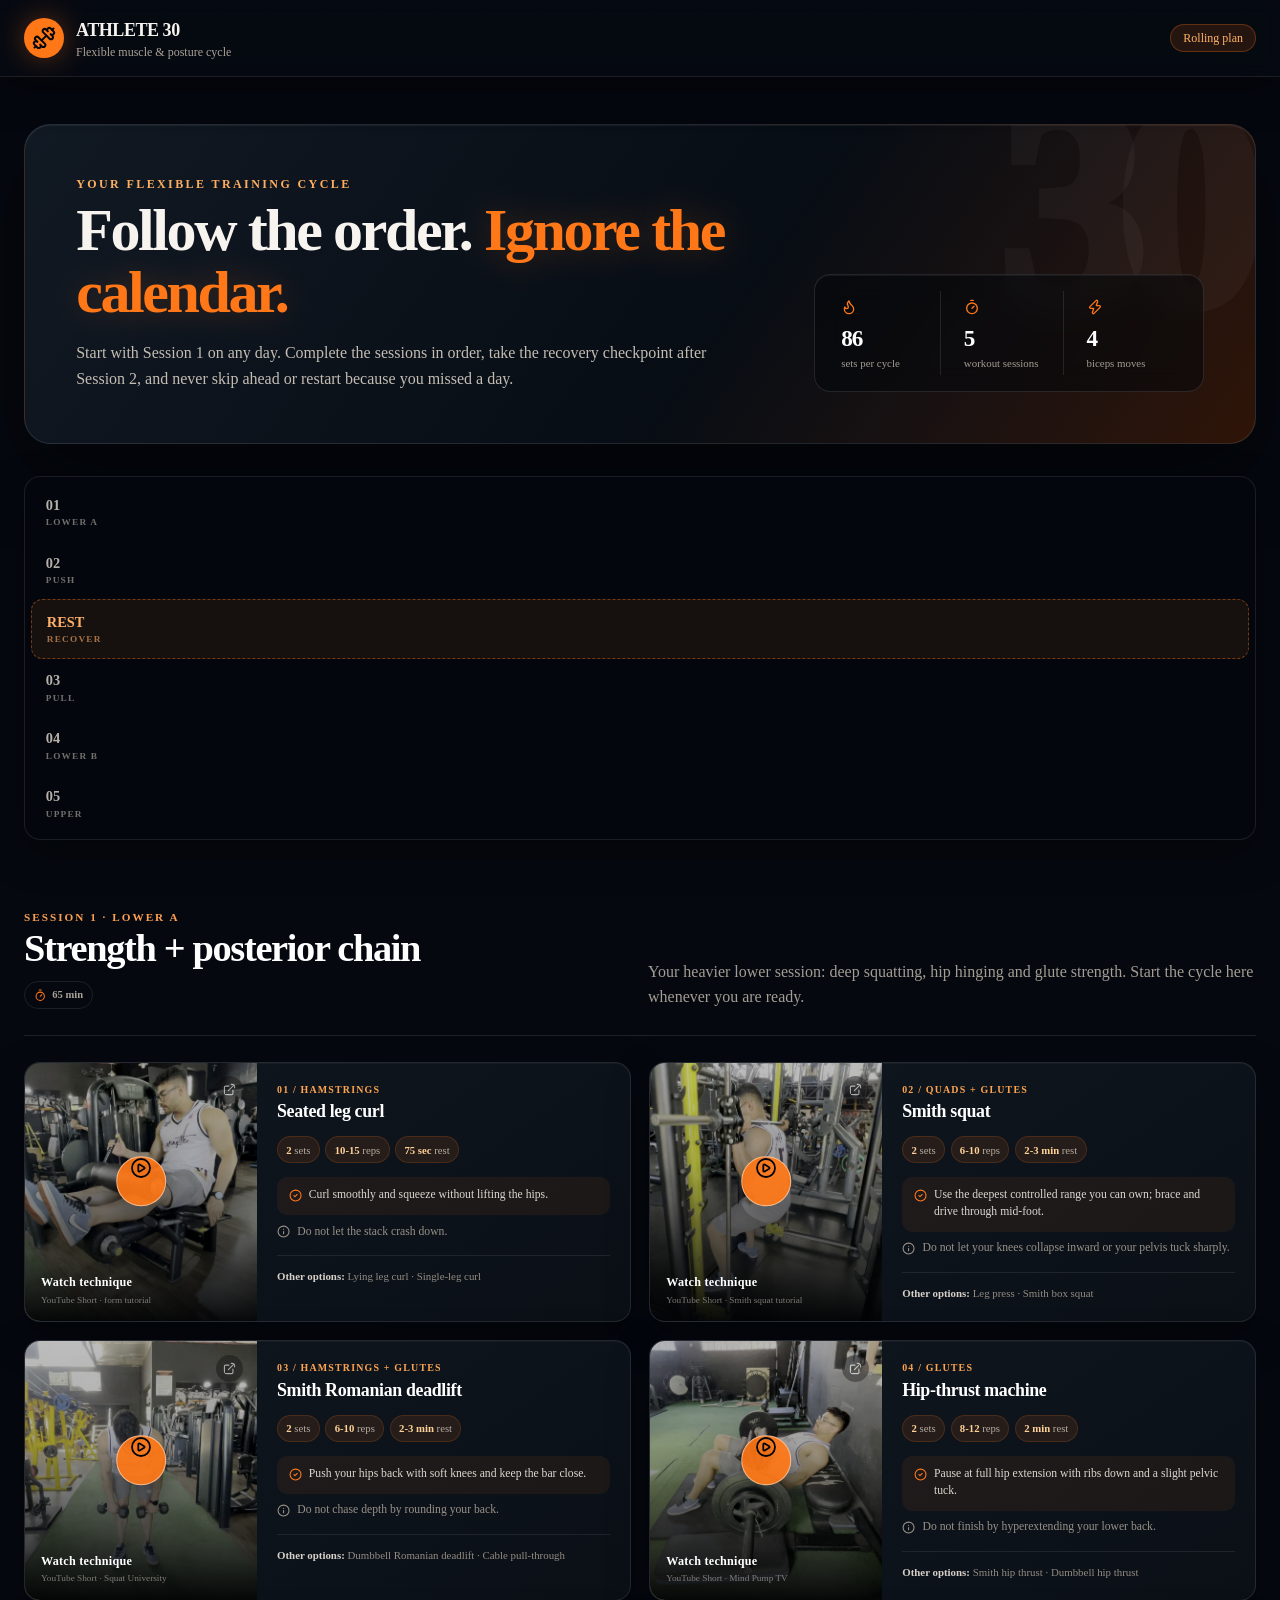
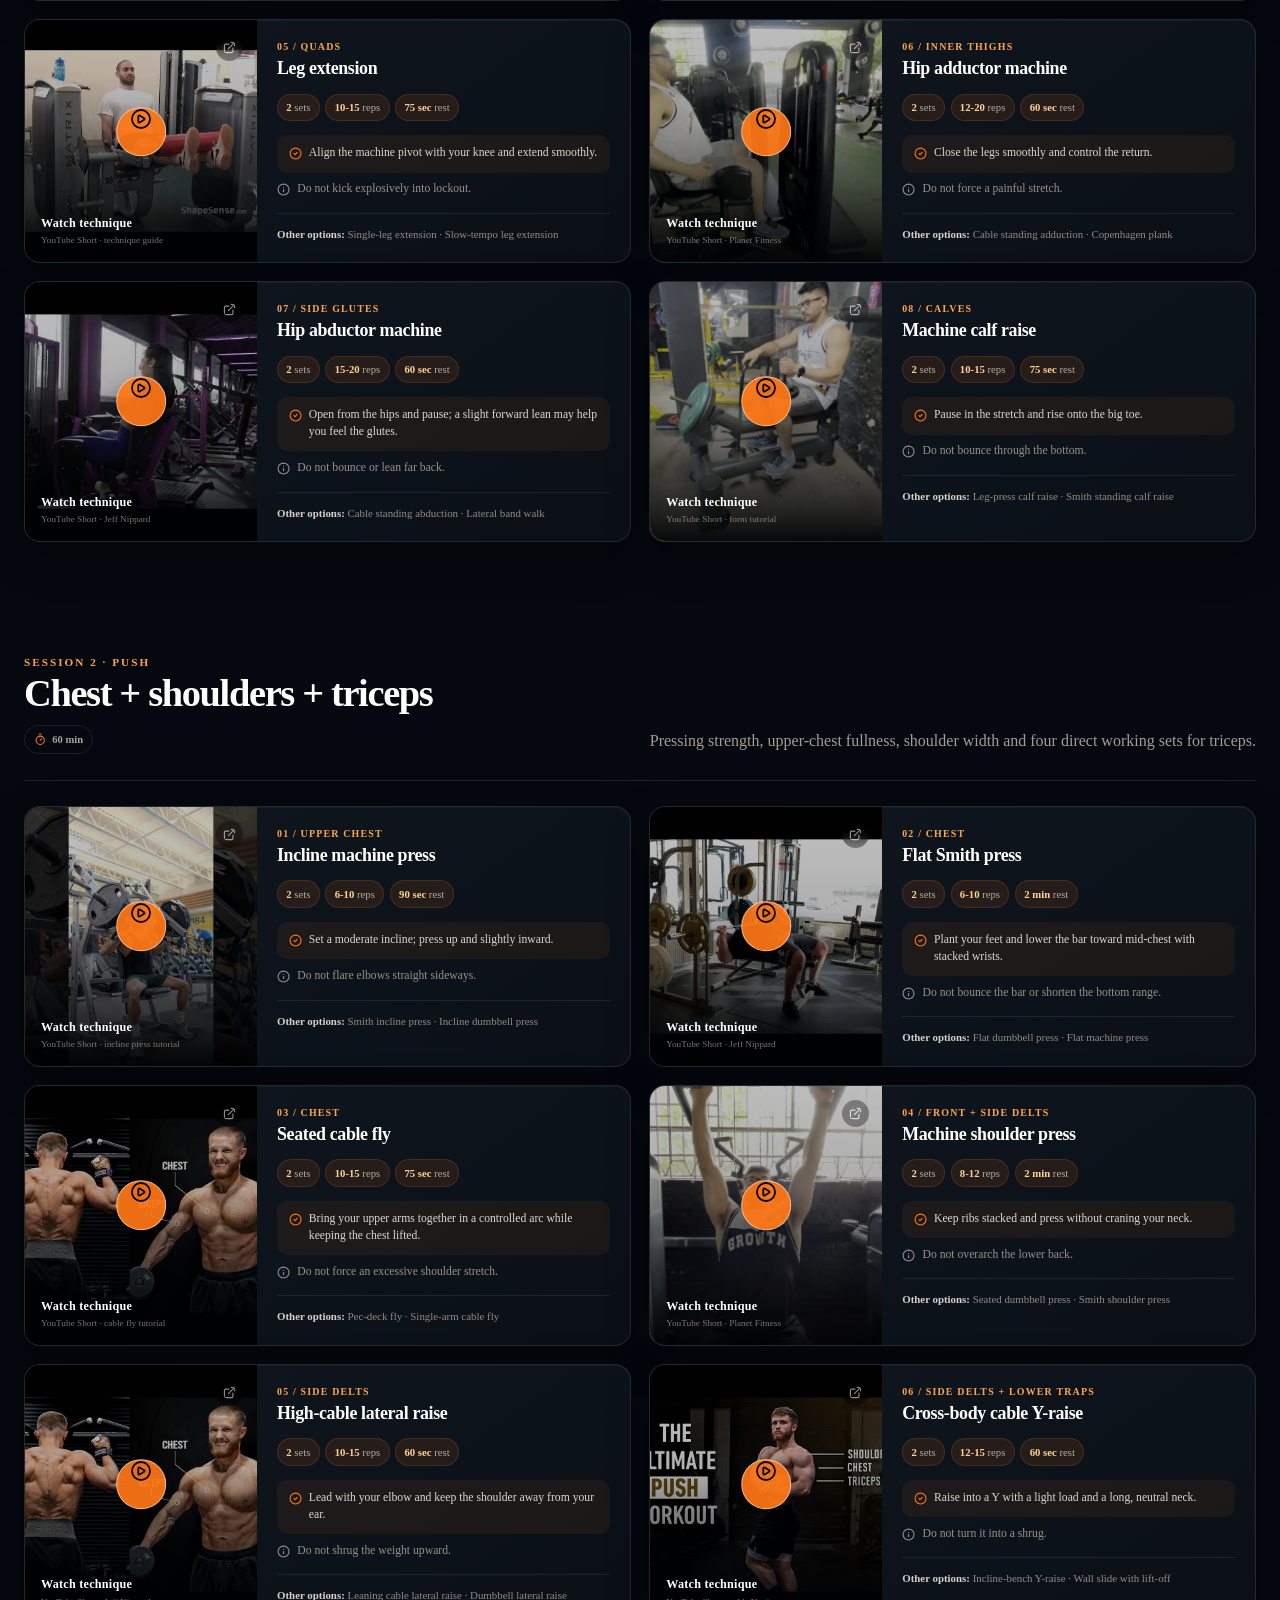
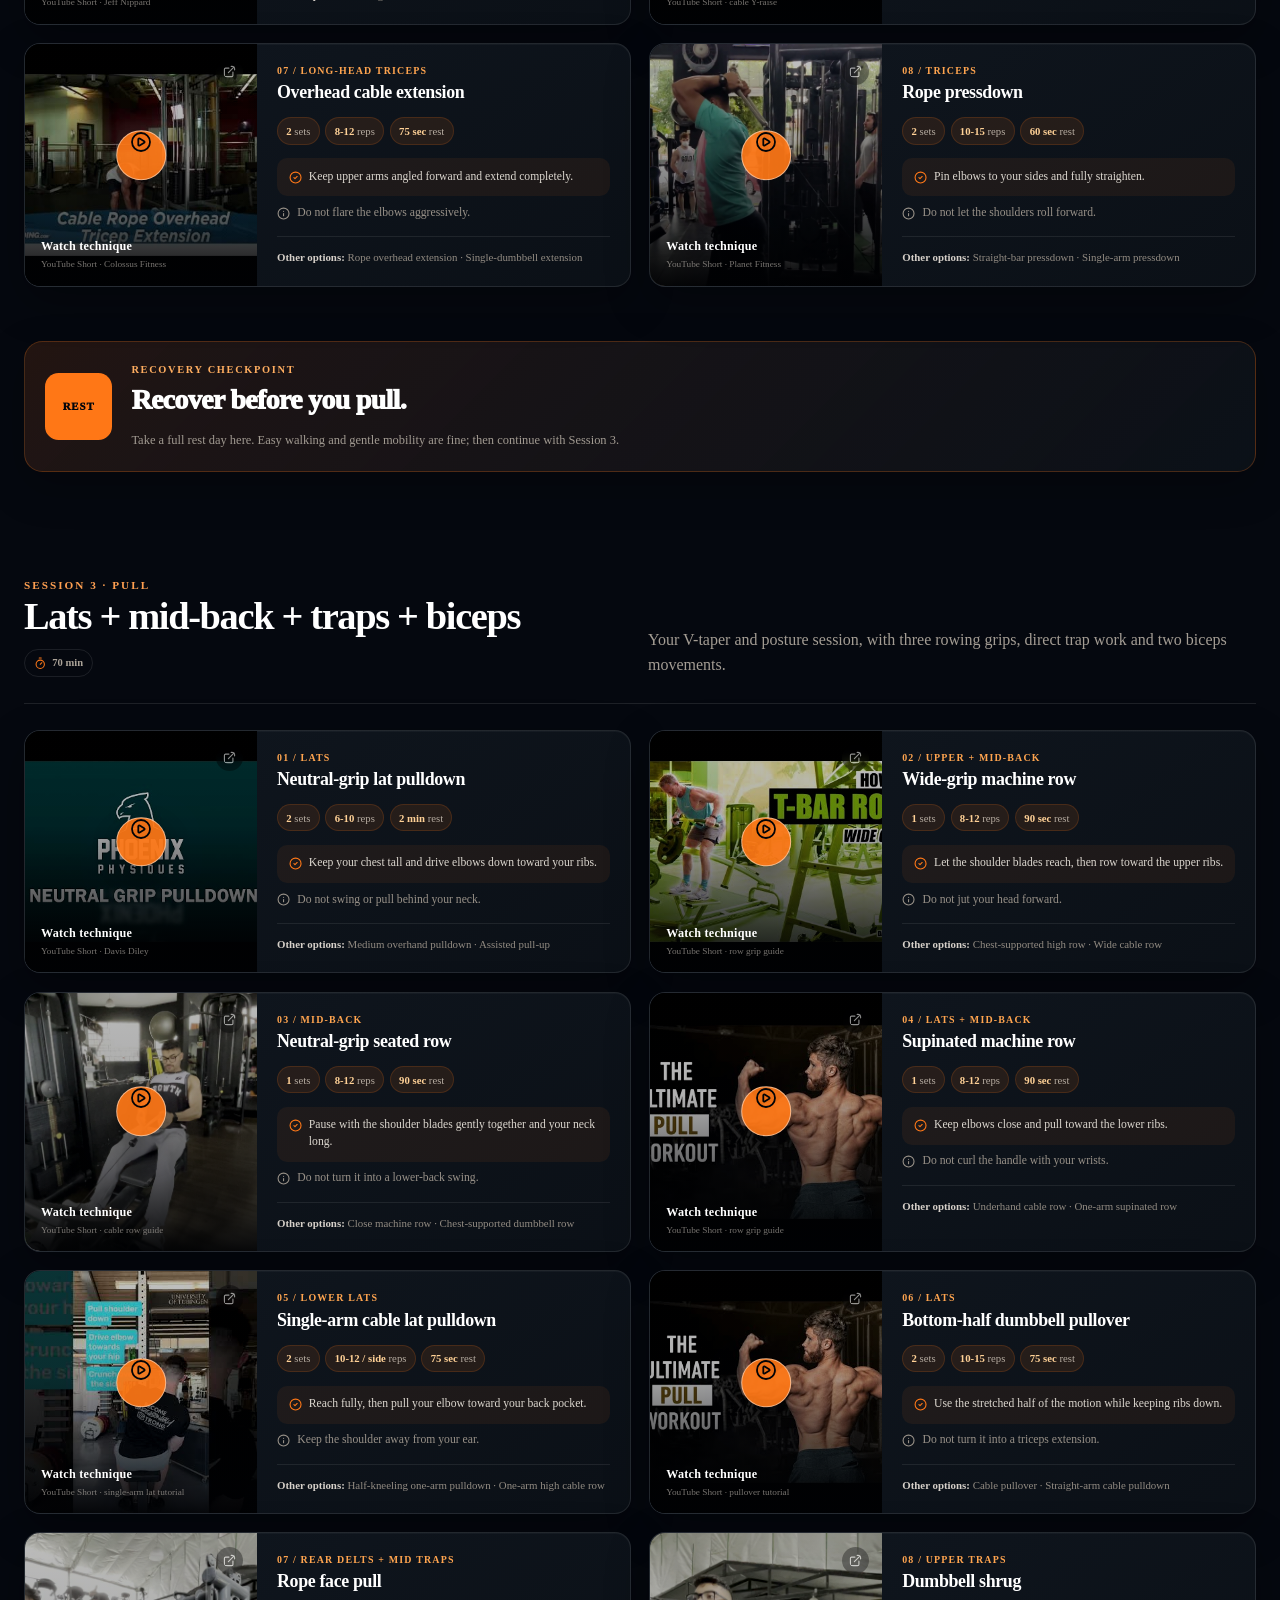
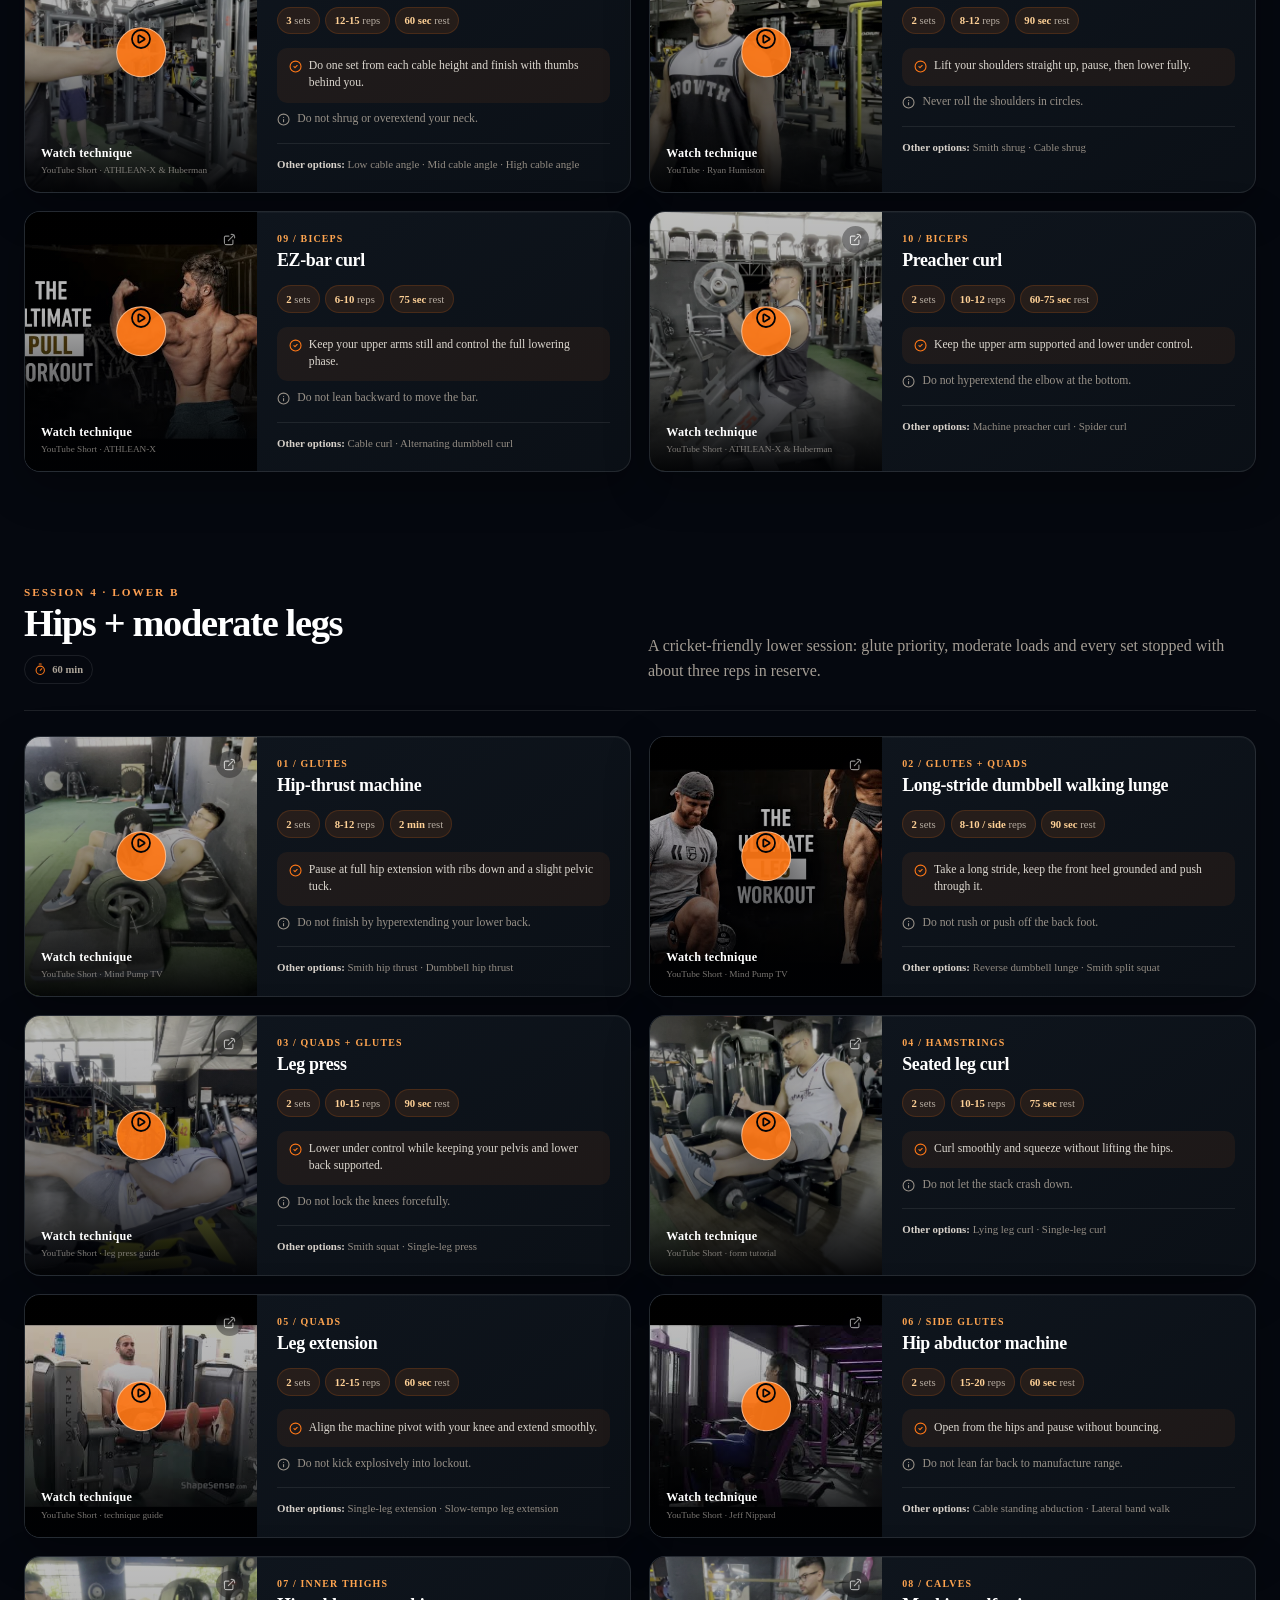
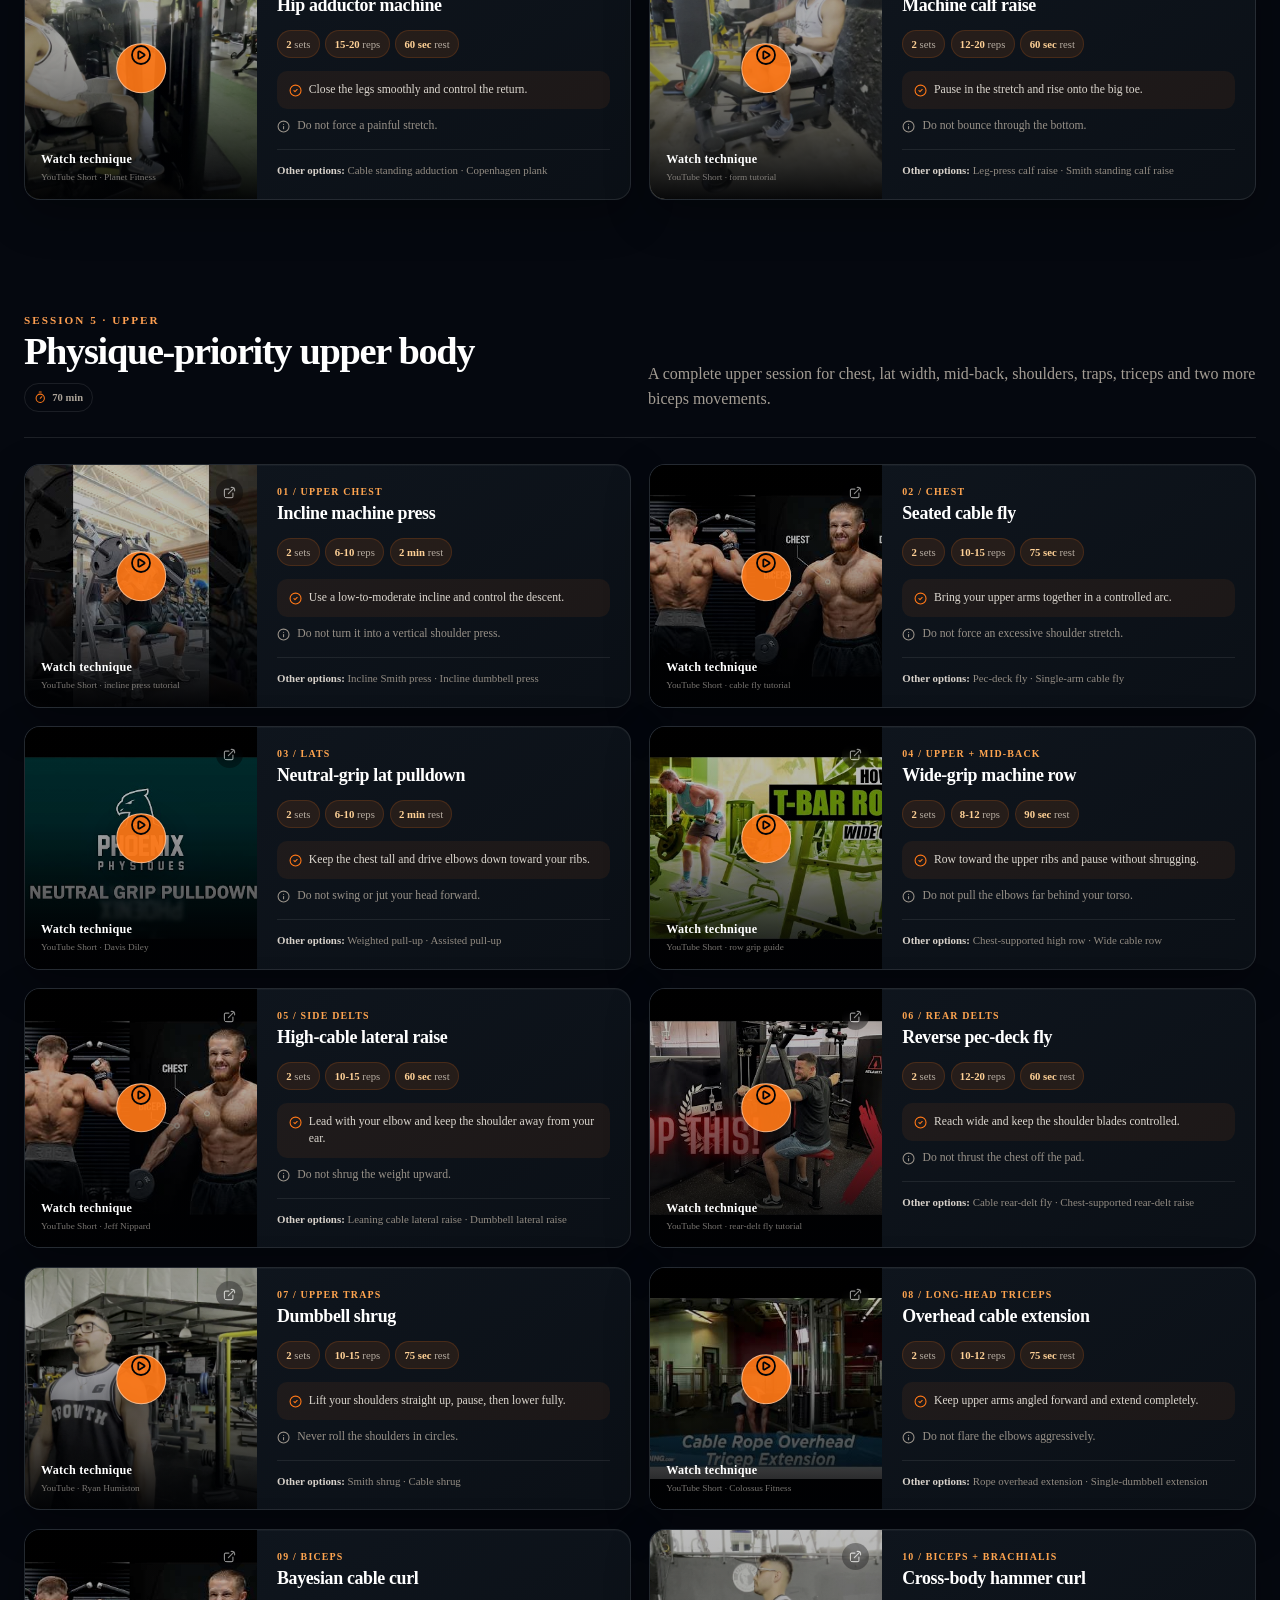
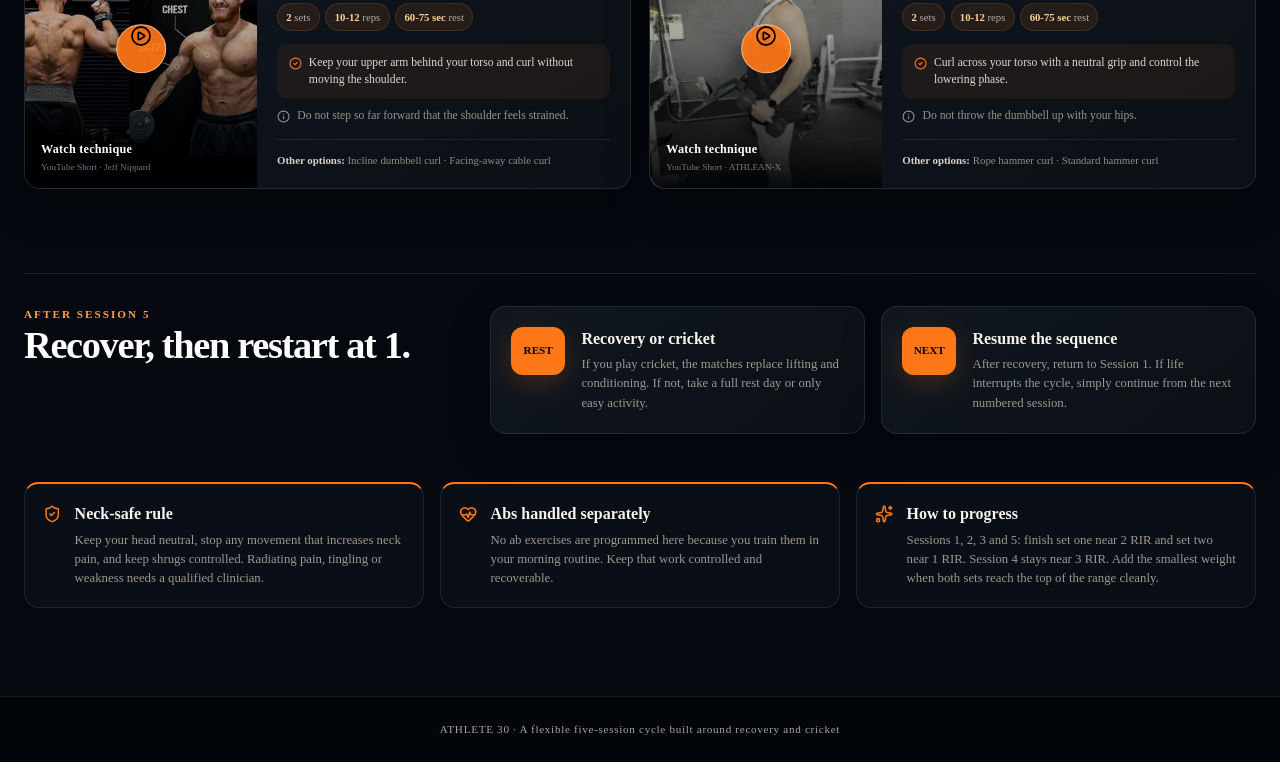
==== commit 20aeeb5a: "Make workout cycle flexible and use YouTube demos" ====
--- a/index.html
+++ b/index.html
@@ -1,4 +1,4 @@
-<!DOCTYPE html><html lang="en"><head><meta charSet="utf-8"/><meta name="viewport" content="width=device-width, initial-scale=1"/><link rel="stylesheet" href="./style.css?v=2"/><title>Athlete 30 — Workout Guide</title><meta name="description" content="A five-day muscle, athleticism and posture workout guide with visual exercise demonstrations."/><meta property="og:title" content="Athlete 30 — Workout Guide"/><meta property="og:description" content="Build width. Stand taller. Stay fast."/><meta property="og:image" content="./og.png"/><meta property="og:image:width" content="1731"/><meta property="og:image:height" content="909"/><meta property="og:image:alt" content="Athlete 30 workout guide"/><meta name="twitter:card" content="summary_large_image"/><meta name="twitter:title" content="Athlete 30 — Workout Guide"/><meta name="twitter:description" content="Build width. Stand taller. Stay fast."/><meta name="twitter:image" content="./og.png"/>
+<!DOCTYPE html><html lang="en"><head><meta charSet="utf-8"/><meta name="viewport" content="width=device-width, initial-scale=1"/><link rel="stylesheet" href="./style.css?v=3"/><title>Athlete 30 — Workout Guide</title><meta name="description" content="A flexible five-session muscle, athleticism and posture cycle with visual exercise demonstrations."/><meta property="og:title" content="Athlete 30 — Workout Guide"/><meta property="og:description" content="Build width. Stand taller. Stay fast."/><meta property="og:image" content="./og.png"/><meta property="og:image:width" content="1731"/><meta property="og:image:height" content="909"/><meta property="og:image:alt" content="Athlete 30 workout guide"/><meta name="twitter:card" content="summary_large_image"/><meta name="twitter:title" content="Athlete 30 — Workout Guide"/><meta name="twitter:description" content="Build width. Stand taller. Stay fast."/><meta name="twitter:image" content="./og.png"/>
 <link rel="preload" href="/_next/static/_vinext_fonts/geist-8ac0455e797f/geist-98bbbccb.woff2" as="font" type="font/woff2" crossorigin />
 <link rel="preload" href="/_next/static/_vinext_fonts/geist-mono-00e989178794/geist-mono-013b2f2f.woff2" as="font" type="font/woff2" crossorigin />
 <style data-vinext-fonts>/* cyrillic-ext */
@@ -128,4 +128,4 @@
 
 .__variable_geist_mono_1001rt9 { --font-geist-mono: 'Geist Mono', 'Geist Mono Fallback'; }
 </style>
-</head><body class="__variable_geist_19ysh9d __variable_geist_mono_1001rt9 antialiased"><main class="site-main min-h-screen bg-background text-foreground"><header class="site-header sticky top-0 z-20 border-b border-border bg-card/95 backdrop-blur"><div class="mx-auto flex max-w-7xl items-center justify-between px-4 py-4 sm:px-6"><div class="flex items-center gap-3"><span class="grid size-10 place-items-center rounded-xl bg-primary text-primary-foreground"><svg xmlns="http://www.w3.org/2000/svg" width="24" height="24" viewBox="0 0 24 24" fill="none" stroke="currentColor" stroke-width="2" stroke-linecap="round" stroke-linejoin="round" class="lucide lucide-dumbbell" aria-hidden="true"><path d="M17.596 12.768a2 2 0 1 0 2.829-2.829l-1.768-1.767a2 2 0 0 0 2.828-2.829l-2.828-2.828a2 2 0 0 0-2.829 2.828l-1.767-1.768a2 2 0 1 0-2.829 2.829z"></path><path d="m2.5 21.5 1.4-1.4"></path><path d="m20.1 3.9 1.4-1.4"></path><path d="M5.343 21.485a2 2 0 1 0 2.829-2.828l1.767 1.768a2 2 0 1 0 2.829-2.829l-6.364-6.364a2 2 0 1 0-2.829 2.829l1.768 1.767a2 2 0 0 0-2.828 2.829z"></path><path d="m9.6 14.4 4.8-4.8"></path></svg></span><div><p class="font-heading text-lg font-black tracking-tight">ATHLETE 30</p><p class="hidden text-xs text-muted-foreground sm:block">Five-day muscle &amp; posture plan</p></div></div><span data-slot="badge" data-variant="default" class="group/badge inline-flex w-fit shrink-0 items-center justify-center gap-1 overflow-hidden rounded-4xl border border-transparent py-0.5 text-xs font-medium whitespace-nowrap transition-all focus-visible:border-ring focus-visible:ring-[3px] focus-visible:ring-ring/50 has-data-[icon=inline-end]:pr-1.5 has-data-[icon=inline-start]:pl-1.5 aria-invalid:border-destructive aria-invalid:ring-destructive/20 dark:aria-invalid:ring-destructive/40 [&amp;&gt;svg]:pointer-events-none [&amp;&gt;svg]:size-3! [a]:hover:bg-primary/80 h-7 bg-accent px-3 text-accent-foreground">Month 1 plan</span></div></header><section class="site-shell mx-auto max-w-7xl px-4 py-7 sm:px-6 sm:py-10"><div class="hero mb-8 grid gap-6 lg:grid-cols-[1fr_390px] lg:items-end"><div class="hero-copy"><p class="mb-2 text-xs font-bold uppercase tracking-[0.2em] text-primary">Your training week</p><h1 class="max-w-3xl font-heading text-4xl font-black leading-[1.03] tracking-[-0.04em] sm:text-6xl">Build width. <span>Stand taller.</span> Stay fast.</h1><p class="mt-4 max-w-2xl text-base leading-relaxed text-muted-foreground">Two lower sessions, two complete upper-body exposures and four direct biceps movements. Cricket Sunday, full recovery Monday. Abs stay in your separate morning routine.</p></div><div class="summary-panel"><div><svg xmlns="http://www.w3.org/2000/svg" width="24" height="24" viewBox="0 0 24 24" fill="none" stroke="currentColor" stroke-width="2" stroke-linecap="round" stroke-linejoin="round" class="lucide lucide-flame" aria-hidden="true"><path d="M12 3q1 4 4 6.5t3 5.5a1 1 0 0 1-14 0 5 5 0 0 1 1-3 1 1 0 0 0 5 0c0-2-1.5-3-1.5-5q0-2 2.5-4"></path></svg><p class="summary-value">86</p><p class="summary-label">weekly sets</p></div><div><svg xmlns="http://www.w3.org/2000/svg" width="24" height="24" viewBox="0 0 24 24" fill="none" stroke="currentColor" stroke-width="2" stroke-linecap="round" stroke-linejoin="round" class="lucide lucide-timer" aria-hidden="true"><line x1="10" x2="14" y1="2" y2="2"></line><line x1="12" x2="15" y1="14" y2="11"></line><circle cx="12" cy="14" r="8"></circle></svg><p class="summary-value">5</p><p class="summary-label">gym days</p></div><div><svg xmlns="http://www.w3.org/2000/svg" width="24" height="24" viewBox="0 0 24 24" fill="none" stroke="currentColor" stroke-width="2" stroke-linecap="round" stroke-linejoin="round" class="lucide lucide-zap" aria-hidden="true"><path d="M15.914 4a1.5 1.5 0 00-2.474-1.561l-9 9A1.5 1.5 0 005.5 14h4.002a.5.5 0 01.471.666L8.086 20a1.5 1.5 0 002.475 1.56l9-9A1.5 1.5 0 0018.5 10h-3.997a.5.5 0 01-.472-.667z"></path></svg><p class="summary-value">4</p><p class="summary-label">biceps moves</p></div></div></div><nav class="day-tabs" aria-label="Jump to workout day"><a href="#tue" class="day-tab"><span>Tue</span><small>LOWER A</small></a><a href="#wed" class="day-tab"><span>Wed</span><small>PUSH</small></a><a href="#thu" class="day-tab"><span>Thu</span><small>PULL</small></a><a href="#fri" class="day-tab"><span>Fri</span><small>LOWER B</small></a><a href="#sat" class="day-tab"><span>Sat</span><small>UPPER</small></a></nav><section id="tue" class="workout-day scroll-mt-32"><div class="day-heading"><div><p>LOWER A</p><h2>Strength + posterior chain</h2></div><p>Your heavier lower session: deep squatting, hip hinging and glute strength with four full days before cricket.</p></div><div class="exercise-grid"><article class="exercise-card"><a class="real-demo" href="https://wger.de/media/exercise-video/366/43df4b79-d4c3-4fbf-bcb5-e0d825b84120.MOV" target="_blank" rel="noreferrer" aria-label="Open real demonstration for Seated leg curl"><img src="./exercises/seated-leg-curl.jpg" alt="Seated leg curl demonstration" loading="lazy" width="640" height="480"/><span class="media-scrim" aria-hidden="true"></span><span class="play-button"><svg xmlns="http://www.w3.org/2000/svg" width="24" height="24" viewBox="0 0 24 24" fill="none" stroke="currentColor" stroke-width="2" stroke-linecap="round" stroke-linejoin="round" class="lucide lucide-circle-play" aria-hidden="true"><path d="M9 9.003a1 1 0 0 1 1.517-.859l4.997 2.997a1 1 0 0 1 0 1.718l-4.997 2.997A1 1 0 0 1 9 14.996z"></path><circle cx="12" cy="12" r="10"></circle></svg></span><span class="watch-copy"><b>Watch technique</b><small>Wger exercise video</small></span><svg xmlns="http://www.w3.org/2000/svg" width="24" height="24" viewBox="0 0 24 24" fill="none" stroke="currentColor" stroke-width="2" stroke-linecap="round" stroke-linejoin="round" class="lucide lucide-external-link external-icon" aria-hidden="true"><path d="M15 3h6v6"></path><path d="M10 14 21 3"></path><path d="M18 13v6a2 2 0 0 1-2 2H5a2 2 0 0 1-2-2V8a2 2 0 0 1 2-2h6"></path></svg></a><div class="exercise-body"><div class="mb-3"><div><p class="exercise-number">01<!-- --> / <!-- -->Hamstrings</p><h3>Seated leg curl</h3></div></div><div class="prescription"><span><b>2</b> sets</span><span><b>10-15</b> reps</span><span><b>75 sec</b> rest</span></div><p class="cue"><svg xmlns="http://www.w3.org/2000/svg" width="24" height="24" viewBox="0 0 24 24" fill="none" stroke="currentColor" stroke-width="2" stroke-linecap="round" stroke-linejoin="round" class="lucide lucide-circle-check" aria-hidden="true"><circle cx="12" cy="12" r="10"></circle><path d="m9 12 2 2 4-4"></path></svg> <!-- -->Curl smoothly and squeeze without lifting the hips.</p><p class="avoid"><svg xmlns="http://www.w3.org/2000/svg" width="24" height="24" viewBox="0 0 24 24" fill="none" stroke="currentColor" stroke-width="2" stroke-linecap="round" stroke-linejoin="round" class="lucide lucide-info" aria-hidden="true"><circle cx="12" cy="12" r="10"></circle><path d="M12 16v-4"></path><path d="M12 8h.01"></path></svg> <!-- -->Do not let the stack crash down.</p><div class="alternatives"><b>Other options:</b> <!-- -->Lying leg curl · Single-leg curl</div></div></article><article class="exercise-card"><a class="real-demo" href="https://wger.de/media/exercise-video/341/0cbfeace-dda9-4166-8424-f51358e88a4f.MOV" target="_blank" rel="noreferrer" aria-label="Open real demonstration for Smith squat"><img src="./exercises/smith-squat.jpg" alt="Smith squat demonstration" loading="lazy" width="640" height="480"/><span class="media-scrim" aria-hidden="true"></span><span class="play-button"><svg xmlns="http://www.w3.org/2000/svg" width="24" height="24" viewBox="0 0 24 24" fill="none" stroke="currentColor" stroke-width="2" stroke-linecap="round" stroke-linejoin="round" class="lucide lucide-circle-play" aria-hidden="true"><path d="M9 9.003a1 1 0 0 1 1.517-.859l4.997 2.997a1 1 0 0 1 0 1.718l-4.997 2.997A1 1 0 0 1 9 14.996z"></path><circle cx="12" cy="12" r="10"></circle></svg></span><span class="watch-copy"><b>Watch technique</b><small>Wger exercise video</small></span><svg xmlns="http://www.w3.org/2000/svg" width="24" height="24" viewBox="0 0 24 24" fill="none" stroke="currentColor" stroke-width="2" stroke-linecap="round" stroke-linejoin="round" class="lucide lucide-external-link external-icon" aria-hidden="true"><path d="M15 3h6v6"></path><path d="M10 14 21 3"></path><path d="M18 13v6a2 2 0 0 1-2 2H5a2 2 0 0 1-2-2V8a2 2 0 0 1 2-2h6"></path></svg></a><div class="exercise-body"><div class="mb-3"><div><p class="exercise-number">02<!-- --> / <!-- -->Quads + glutes</p><h3>Smith squat</h3></div></div><div class="prescription"><span><b>2</b> sets</span><span><b>6-10</b> reps</span><span><b>2-3 min</b> rest</span></div><p class="cue"><svg xmlns="http://www.w3.org/2000/svg" width="24" height="24" viewBox="0 0 24 24" fill="none" stroke="currentColor" stroke-width="2" stroke-linecap="round" stroke-linejoin="round" class="lucide lucide-circle-check" aria-hidden="true"><circle cx="12" cy="12" r="10"></circle><path d="m9 12 2 2 4-4"></path></svg> <!-- -->Use the deepest controlled range you can own; brace and drive through mid-foot.</p><p class="avoid"><svg xmlns="http://www.w3.org/2000/svg" width="24" height="24" viewBox="0 0 24 24" fill="none" stroke="currentColor" stroke-width="2" stroke-linecap="round" stroke-linejoin="round" class="lucide lucide-info" aria-hidden="true"><circle cx="12" cy="12" r="10"></circle><path d="M12 16v-4"></path><path d="M12 8h.01"></path></svg> <!-- -->Do not let your knees collapse inward or your pelvis tuck sharply.</p><div class="alternatives"><b>Other options:</b> <!-- -->Leg press · Smith box squat</div></div></article><article class="exercise-card"><a class="real-demo" href="https://wger.de/media/exercise-video/507/307e7276-a14d-4ea0-b579-f5b0dbc6f5af.MOV" target="_blank" rel="noreferrer" aria-label="Open real demonstration for Smith Romanian deadlift"><img src="./exercises/smith-romanian-deadlift.jpg" alt="Smith Romanian deadlift demonstration" loading="lazy" width="640" height="480"/><span class="media-scrim" aria-hidden="true"></span><span class="play-button"><svg xmlns="http://www.w3.org/2000/svg" width="24" height="24" viewBox="0 0 24 24" fill="none" stroke="currentColor" stroke-width="2" stroke-linecap="round" stroke-linejoin="round" class="lucide lucide-circle-play" aria-hidden="true"><path d="M9 9.003a1 1 0 0 1 1.517-.859l4.997 2.997a1 1 0 0 1 0 1.718l-4.997 2.997A1 1 0 0 1 9 14.996z"></path><circle cx="12" cy="12" r="10"></circle></svg></span><span class="watch-copy"><b>Watch technique</b><small>Wger exercise video</small></span><svg xmlns="http://www.w3.org/2000/svg" width="24" height="24" viewBox="0 0 24 24" fill="none" stroke="currentColor" stroke-width="2" stroke-linecap="round" stroke-linejoin="round" class="lucide lucide-external-link external-icon" aria-hidden="true"><path d="M15 3h6v6"></path><path d="M10 14 21 3"></path><path d="M18 13v6a2 2 0 0 1-2 2H5a2 2 0 0 1-2-2V8a2 2 0 0 1 2-2h6"></path></svg></a><div class="exercise-body"><div class="mb-3"><div><p class="exercise-number">03<!-- --> / <!-- -->Hamstrings + glutes</p><h3>Smith Romanian deadlift</h3></div></div><div class="prescription"><span><b>2</b> sets</span><span><b>6-10</b> reps</span><span><b>2-3 min</b> rest</span></div><p class="cue"><svg xmlns="http://www.w3.org/2000/svg" width="24" height="24" viewBox="0 0 24 24" fill="none" stroke="currentColor" stroke-width="2" stroke-linecap="round" stroke-linejoin="round" class="lucide lucide-circle-check" aria-hidden="true"><circle cx="12" cy="12" r="10"></circle><path d="m9 12 2 2 4-4"></path></svg> <!-- -->Push your hips back with soft knees and keep the bar close.</p><p class="avoid"><svg xmlns="http://www.w3.org/2000/svg" width="24" height="24" viewBox="0 0 24 24" fill="none" stroke="currentColor" stroke-width="2" stroke-linecap="round" stroke-linejoin="round" class="lucide lucide-info" aria-hidden="true"><circle cx="12" cy="12" r="10"></circle><path d="M12 16v-4"></path><path d="M12 8h.01"></path></svg> <!-- -->Do not chase depth by rounding your back.</p><div class="alternatives"><b>Other options:</b> <!-- -->Dumbbell Romanian deadlift · Cable pull-through</div></div></article><article class="exercise-card"><a class="real-demo" href="https://wger.de/media/exercise-video/294/45bacf4b-1bb6-4d47-8bd1-9f00eddd4019.MOV" target="_blank" rel="noreferrer" aria-label="Open real demonstration for Hip-thrust machine"><img src="./exercises/hip-thrust-machine.jpg" alt="Hip-thrust machine demonstration" loading="lazy" width="640" height="480"/><span class="media-scrim" aria-hidden="true"></span><span class="play-button"><svg xmlns="http://www.w3.org/2000/svg" width="24" height="24" viewBox="0 0 24 24" fill="none" stroke="currentColor" stroke-width="2" stroke-linecap="round" stroke-linejoin="round" class="lucide lucide-circle-play" aria-hidden="true"><path d="M9 9.003a1 1 0 0 1 1.517-.859l4.997 2.997a1 1 0 0 1 0 1.718l-4.997 2.997A1 1 0 0 1 9 14.996z"></path><circle cx="12" cy="12" r="10"></circle></svg></span><span class="watch-copy"><b>Watch technique</b><small>Wger exercise video</small></span><svg xmlns="http://www.w3.org/2000/svg" width="24" height="24" viewBox="0 0 24 24" fill="none" stroke="currentColor" stroke-width="2" stroke-linecap="round" stroke-linejoin="round" class="lucide lucide-external-link external-icon" aria-hidden="true"><path d="M15 3h6v6"></path><path d="M10 14 21 3"></path><path d="M18 13v6a2 2 0 0 1-2 2H5a2 2 0 0 1-2-2V8a2 2 0 0 1 2-2h6"></path></svg></a><div class="exercise-body"><div class="mb-3"><div><p class="exercise-number">04<!-- --> / <!-- -->Glutes</p><h3>Hip-thrust machine</h3></div></div><div class="prescription"><span><b>2</b> sets</span><span><b>8-12</b> reps</span><span><b>2 min</b> rest</span></div><p class="cue"><svg xmlns="http://www.w3.org/2000/svg" width="24" height="24" viewBox="0 0 24 24" fill="none" stroke="currentColor" stroke-width="2" stroke-linecap="round" stroke-linejoin="round" class="lucide lucide-circle-check" aria-hidden="true"><circle cx="12" cy="12" r="10"></circle><path d="m9 12 2 2 4-4"></path></svg> <!-- -->Pause at full hip extension with ribs down and a slight pelvic tuck.</p><p class="avoid"><svg xmlns="http://www.w3.org/2000/svg" width="24" height="24" viewBox="0 0 24 24" fill="none" stroke="currentColor" stroke-width="2" stroke-linecap="round" stroke-linejoin="round" class="lucide lucide-info" aria-hidden="true"><circle cx="12" cy="12" r="10"></circle><path d="M12 16v-4"></path><path d="M12 8h.01"></path></svg> <!-- -->Do not finish by hyperextending your lower back.</p><div class="alternatives"><b>Other options:</b> <!-- -->Smith hip thrust · Dumbbell hip thrust</div></div></article><article class="exercise-card"><a class="real-demo" href="https://www.youtube.com/watch?v=qOONjLjl8_Y" target="_blank" rel="noreferrer" aria-label="Open real demonstration for Leg extension"><img src="./exercises/leg-extension.jpg" alt="Leg extension demonstration" loading="lazy" width="640" height="480"/><span class="media-scrim" aria-hidden="true"></span><span class="play-button"><svg xmlns="http://www.w3.org/2000/svg" width="24" height="24" viewBox="0 0 24 24" fill="none" stroke="currentColor" stroke-width="2" stroke-linecap="round" stroke-linejoin="round" class="lucide lucide-circle-play" aria-hidden="true"><path d="M9 9.003a1 1 0 0 1 1.517-.859l4.997 2.997a1 1 0 0 1 0 1.718l-4.997 2.997A1 1 0 0 1 9 14.996z"></path><circle cx="12" cy="12" r="10"></circle></svg></span><span class="watch-copy"><b>Watch technique</b><small>YouTube exercise video</small></span><svg xmlns="http://www.w3.org/2000/svg" width="24" height="24" viewBox="0 0 24 24" fill="none" stroke="currentColor" stroke-width="2" stroke-linecap="round" stroke-linejoin="round" class="lucide lucide-external-link external-icon" aria-hidden="true"><path d="M15 3h6v6"></path><path d="M10 14 21 3"></path><path d="M18 13v6a2 2 0 0 1-2 2H5a2 2 0 0 1-2-2V8a2 2 0 0 1 2-2h6"></path></svg></a><div class="exercise-body"><div class="mb-3"><div><p class="exercise-number">05<!-- --> / <!-- -->Quads</p><h3>Leg extension</h3></div></div><div class="prescription"><span><b>2</b> sets</span><span><b>10-15</b> reps</span><span><b>75 sec</b> rest</span></div><p class="cue"><svg xmlns="http://www.w3.org/2000/svg" width="24" height="24" viewBox="0 0 24 24" fill="none" stroke="currentColor" stroke-width="2" stroke-linecap="round" stroke-linejoin="round" class="lucide lucide-circle-check" aria-hidden="true"><circle cx="12" cy="12" r="10"></circle><path d="m9 12 2 2 4-4"></path></svg> <!-- -->Align the machine pivot with your knee and extend smoothly.</p><p class="avoid"><svg xmlns="http://www.w3.org/2000/svg" width="24" height="24" viewBox="0 0 24 24" fill="none" stroke="currentColor" stroke-width="2" stroke-linecap="round" stroke-linejoin="round" class="lucide lucide-info" aria-hidden="true"><circle cx="12" cy="12" r="10"></circle><path d="M12 16v-4"></path><path d="M12 8h.01"></path></svg> <!-- -->Do not kick explosively into lockout.</p><div class="alternatives"><b>Other options:</b> <!-- -->Single-leg extension · Slow-tempo leg extension</div></div></article><article class="exercise-card"><a class="real-demo" href="https://wger.de/media/exercise-video/12/5148c579-5df2-4618-9a7b-a2e29ac4dd7d.MOV" target="_blank" rel="noreferrer" aria-label="Open real demonstration for Hip adductor machine"><img src="./exercises/hip-adductor-machine.jpg" alt="Hip adductor machine demonstration" loading="lazy" width="640" height="480"/><span class="media-scrim" aria-hidden="true"></span><span class="play-button"><svg xmlns="http://www.w3.org/2000/svg" width="24" height="24" viewBox="0 0 24 24" fill="none" stroke="currentColor" stroke-width="2" stroke-linecap="round" stroke-linejoin="round" class="lucide lucide-circle-play" aria-hidden="true"><path d="M9 9.003a1 1 0 0 1 1.517-.859l4.997 2.997a1 1 0 0 1 0 1.718l-4.997 2.997A1 1 0 0 1 9 14.996z"></path><circle cx="12" cy="12" r="10"></circle></svg></span><span class="watch-copy"><b>Watch technique</b><small>Wger exercise video</small></span><svg xmlns="http://www.w3.org/2000/svg" width="24" height="24" viewBox="0 0 24 24" fill="none" stroke="currentColor" stroke-width="2" stroke-linecap="round" stroke-linejoin="round" class="lucide lucide-external-link external-icon" aria-hidden="true"><path d="M15 3h6v6"></path><path d="M10 14 21 3"></path><path d="M18 13v6a2 2 0 0 1-2 2H5a2 2 0 0 1-2-2V8a2 2 0 0 1 2-2h6"></path></svg></a><div class="exercise-body"><div class="mb-3"><div><p class="exercise-number">06<!-- --> / <!-- -->Inner thighs</p><h3>Hip adductor machine</h3></div></div><div class="prescription"><span><b>2</b> sets</span><span><b>12-20</b> reps</span><span><b>60 sec</b> rest</span></div><p class="cue"><svg xmlns="http://www.w3.org/2000/svg" width="24" height="24" viewBox="0 0 24 24" fill="none" stroke="currentColor" stroke-width="2" stroke-linecap="round" stroke-linejoin="round" class="lucide lucide-circle-check" aria-hidden="true"><circle cx="12" cy="12" r="10"></circle><path d="m9 12 2 2 4-4"></path></svg> <!-- -->Close the legs smoothly and control the return.</p><p class="avoid"><svg xmlns="http://www.w3.org/2000/svg" width="24" height="24" viewBox="0 0 24 24" fill="none" stroke="currentColor" stroke-width="2" stroke-linecap="round" stroke-linejoin="round" class="lucide lucide-info" aria-hidden="true"><circle cx="12" cy="12" r="10"></circle><path d="M12 16v-4"></path><path d="M12 8h.01"></path></svg> <!-- -->Do not force a painful stretch.</p><div class="alternatives"><b>Other options:</b> <!-- -->Cable standing adduction · Copenhagen plank</div></div></article><article class="exercise-card"><a class="real-demo" href="https://www.youtube.com/watch?v=wrkc297otlA" target="_blank" rel="noreferrer" aria-label="Open real demonstration for Hip abductor machine"><img src="./exercises/hip-abductor.jpg" alt="Hip abductor machine demonstration" loading="lazy" width="640" height="480"/><span class="media-scrim" aria-hidden="true"></span><span class="play-button"><svg xmlns="http://www.w3.org/2000/svg" width="24" height="24" viewBox="0 0 24 24" fill="none" stroke="currentColor" stroke-width="2" stroke-linecap="round" stroke-linejoin="round" class="lucide lucide-circle-play" aria-hidden="true"><path d="M9 9.003a1 1 0 0 1 1.517-.859l4.997 2.997a1 1 0 0 1 0 1.718l-4.997 2.997A1 1 0 0 1 9 14.996z"></path><circle cx="12" cy="12" r="10"></circle></svg></span><span class="watch-copy"><b>Watch technique</b><small>YouTube exercise video</small></span><svg xmlns="http://www.w3.org/2000/svg" width="24" height="24" viewBox="0 0 24 24" fill="none" stroke="currentColor" stroke-width="2" stroke-linecap="round" stroke-linejoin="round" class="lucide lucide-external-link external-icon" aria-hidden="true"><path d="M15 3h6v6"></path><path d="M10 14 21 3"></path><path d="M18 13v6a2 2 0 0 1-2 2H5a2 2 0 0 1-2-2V8a2 2 0 0 1 2-2h6"></path></svg></a><div class="exercise-body"><div class="mb-3"><div><p class="exercise-number">07<!-- --> / <!-- -->Side glutes</p><h3>Hip abductor machine</h3></div></div><div class="prescription"><span><b>2</b> sets</span><span><b>15-20</b> reps</span><span><b>60 sec</b> rest</span></div><p class="cue"><svg xmlns="http://www.w3.org/2000/svg" width="24" height="24" viewBox="0 0 24 24" fill="none" stroke="currentColor" stroke-width="2" stroke-linecap="round" stroke-linejoin="round" class="lucide lucide-circle-check" aria-hidden="true"><circle cx="12" cy="12" r="10"></circle><path d="m9 12 2 2 4-4"></path></svg> <!-- -->Open from the hips and pause; a slight forward lean may help you feel the glutes.</p><p class="avoid"><svg xmlns="http://www.w3.org/2000/svg" width="24" height="24" viewBox="0 0 24 24" fill="none" stroke="currentColor" stroke-width="2" stroke-linecap="round" stroke-linejoin="round" class="lucide lucide-info" aria-hidden="true"><circle cx="12" cy="12" r="10"></circle><path d="M12 16v-4"></path><path d="M12 8h.01"></path></svg> <!-- -->Do not bounce or lean far back.</p><div class="alternatives"><b>Other options:</b> <!-- -->Cable standing abduction · Lateral band walk</div></div></article><article class="exercise-card"><a class="real-demo" href="https://wger.de/media/exercise-video/590/a325ae2e-686b-4a1f-aff2-ba37fa3fa157.MOV" target="_blank" rel="noreferrer" aria-label="Open real demonstration for Machine calf raise"><img src="./exercises/machine-calf-raise.jpg" alt="Machine calf raise demonstration" loading="lazy" width="640" height="480"/><span class="media-scrim" aria-hidden="true"></span><span class="play-button"><svg xmlns="http://www.w3.org/2000/svg" width="24" height="24" viewBox="0 0 24 24" fill="none" stroke="currentColor" stroke-width="2" stroke-linecap="round" stroke-linejoin="round" class="lucide lucide-circle-play" aria-hidden="true"><path d="M9 9.003a1 1 0 0 1 1.517-.859l4.997 2.997a1 1 0 0 1 0 1.718l-4.997 2.997A1 1 0 0 1 9 14.996z"></path><circle cx="12" cy="12" r="10"></circle></svg></span><span class="watch-copy"><b>Watch technique</b><small>Wger exercise video</small></span><svg xmlns="http://www.w3.org/2000/svg" width="24" height="24" viewBox="0 0 24 24" fill="none" stroke="currentColor" stroke-width="2" stroke-linecap="round" stroke-linejoin="round" class="lucide lucide-external-link external-icon" aria-hidden="true"><path d="M15 3h6v6"></path><path d="M10 14 21 3"></path><path d="M18 13v6a2 2 0 0 1-2 2H5a2 2 0 0 1-2-2V8a2 2 0 0 1 2-2h6"></path></svg></a><div class="exercise-body"><div class="mb-3"><div><p class="exercise-number">08<!-- --> / <!-- -->Calves</p><h3>Machine calf raise</h3></div></div><div class="prescription"><span><b>2</b> sets</span><span><b>10-15</b> reps</span><span><b>75 sec</b> rest</span></div><p class="cue"><svg xmlns="http://www.w3.org/2000/svg" width="24" height="24" viewBox="0 0 24 24" fill="none" stroke="currentColor" stroke-width="2" stroke-linecap="round" stroke-linejoin="round" class="lucide lucide-circle-check" aria-hidden="true"><circle cx="12" cy="12" r="10"></circle><path d="m9 12 2 2 4-4"></path></svg> <!-- -->Pause in the stretch and rise onto the big toe.</p><p class="avoid"><svg xmlns="http://www.w3.org/2000/svg" width="24" height="24" viewBox="0 0 24 24" fill="none" stroke="currentColor" stroke-width="2" stroke-linecap="round" stroke-linejoin="round" class="lucide lucide-info" aria-hidden="true"><circle cx="12" cy="12" r="10"></circle><path d="M12 16v-4"></path><path d="M12 8h.01"></path></svg> <!-- -->Do not bounce through the bottom.</p><div class="alternatives"><b>Other options:</b> <!-- -->Leg-press calf raise · Smith standing calf raise</div></div></article></div></section><section id="wed" class="workout-day scroll-mt-32"><div class="day-heading"><div><p>PUSH</p><h2>Chest + shoulders + triceps</h2></div><p>Pressing strength, upper-chest fullness, shoulder width and four direct working sets for triceps.</p></div><div class="exercise-grid"><article class="exercise-card"><a class="real-demo" href="https://www.youtube.com/watch?v=i3e4CG5tnfs" target="_blank" rel="noreferrer" aria-label="Open real demonstration for Incline machine press"><img src="./exercises/incline-machine-press.jpg" alt="Incline machine press demonstration" loading="lazy" width="640" height="480"/><span class="media-scrim" aria-hidden="true"></span><span class="play-button"><svg xmlns="http://www.w3.org/2000/svg" width="24" height="24" viewBox="0 0 24 24" fill="none" stroke="currentColor" stroke-width="2" stroke-linecap="round" stroke-linejoin="round" class="lucide lucide-circle-play" aria-hidden="true"><path d="M9 9.003a1 1 0 0 1 1.517-.859l4.997 2.997a1 1 0 0 1 0 1.718l-4.997 2.997A1 1 0 0 1 9 14.996z"></path><circle cx="12" cy="12" r="10"></circle></svg></span><span class="watch-copy"><b>Watch technique</b><small>YouTube form tutorial</small></span><svg xmlns="http://www.w3.org/2000/svg" width="24" height="24" viewBox="0 0 24 24" fill="none" stroke="currentColor" stroke-width="2" stroke-linecap="round" stroke-linejoin="round" class="lucide lucide-external-link external-icon" aria-hidden="true"><path d="M15 3h6v6"></path><path d="M10 14 21 3"></path><path d="M18 13v6a2 2 0 0 1-2 2H5a2 2 0 0 1-2-2V8a2 2 0 0 1 2-2h6"></path></svg></a><div class="exercise-body"><div class="mb-3"><div><p class="exercise-number">01<!-- --> / <!-- -->Upper chest</p><h3>Incline machine press</h3></div></div><div class="prescription"><span><b>2</b> sets</span><span><b>6-10</b> reps</span><span><b>90 sec</b> rest</span></div><p class="cue"><svg xmlns="http://www.w3.org/2000/svg" width="24" height="24" viewBox="0 0 24 24" fill="none" stroke="currentColor" stroke-width="2" stroke-linecap="round" stroke-linejoin="round" class="lucide lucide-circle-check" aria-hidden="true"><circle cx="12" cy="12" r="10"></circle><path d="m9 12 2 2 4-4"></path></svg> <!-- -->Set a moderate incline; press up and slightly inward.</p><p class="avoid"><svg xmlns="http://www.w3.org/2000/svg" width="24" height="24" viewBox="0 0 24 24" fill="none" stroke="currentColor" stroke-width="2" stroke-linecap="round" stroke-linejoin="round" class="lucide lucide-info" aria-hidden="true"><circle cx="12" cy="12" r="10"></circle><path d="M12 16v-4"></path><path d="M12 8h.01"></path></svg> <!-- -->Do not flare elbows straight sideways.</p><div class="alternatives"><b>Other options:</b> <!-- -->Smith incline press · Incline dumbbell press</div></div></article><article class="exercise-card"><a class="real-demo" href="https://www.youtube.com/watch?v=2TBOciYPzkk" target="_blank" rel="noreferrer" aria-label="Open real demonstration for Flat Smith press"><img src="./exercises/flat-smith-press.jpg" alt="Flat Smith press demonstration" loading="lazy" width="640" height="480"/><span class="media-scrim" aria-hidden="true"></span><span class="play-button"><svg xmlns="http://www.w3.org/2000/svg" width="24" height="24" viewBox="0 0 24 24" fill="none" stroke="currentColor" stroke-width="2" stroke-linecap="round" stroke-linejoin="round" class="lucide lucide-circle-play" aria-hidden="true"><path d="M9 9.003a1 1 0 0 1 1.517-.859l4.997 2.997a1 1 0 0 1 0 1.718l-4.997 2.997A1 1 0 0 1 9 14.996z"></path><circle cx="12" cy="12" r="10"></circle></svg></span><span class="watch-copy"><b>Watch technique</b><small>YouTube form tutorial</small></span><svg xmlns="http://www.w3.org/2000/svg" width="24" height="24" viewBox="0 0 24 24" fill="none" stroke="currentColor" stroke-width="2" stroke-linecap="round" stroke-linejoin="round" class="lucide lucide-external-link external-icon" aria-hidden="true"><path d="M15 3h6v6"></path><path d="M10 14 21 3"></path><path d="M18 13v6a2 2 0 0 1-2 2H5a2 2 0 0 1-2-2V8a2 2 0 0 1 2-2h6"></path></svg></a><div class="exercise-body"><div class="mb-3"><div><p class="exercise-number">02<!-- --> / <!-- -->Chest</p><h3>Flat Smith press</h3></div></div><div class="prescription"><span><b>2</b> sets</span><span><b>6-10</b> reps</span><span><b>2 min</b> rest</span></div><p class="cue"><svg xmlns="http://www.w3.org/2000/svg" width="24" height="24" viewBox="0 0 24 24" fill="none" stroke="currentColor" stroke-width="2" stroke-linecap="round" stroke-linejoin="round" class="lucide lucide-circle-check" aria-hidden="true"><circle cx="12" cy="12" r="10"></circle><path d="m9 12 2 2 4-4"></path></svg> <!-- -->Plant your feet and lower the bar toward mid-chest with stacked wrists.</p><p class="avoid"><svg xmlns="http://www.w3.org/2000/svg" width="24" height="24" viewBox="0 0 24 24" fill="none" stroke="currentColor" stroke-width="2" stroke-linecap="round" stroke-linejoin="round" class="lucide lucide-info" aria-hidden="true"><circle cx="12" cy="12" r="10"></circle><path d="M12 16v-4"></path><path d="M12 8h.01"></path></svg> <!-- -->Do not bounce the bar or shorten the bottom range.</p><div class="alternatives"><b>Other options:</b> <!-- -->Flat dumbbell press · Flat machine press</div></div></article><article class="exercise-card"><a class="real-demo" href="https://www.youtube.com/watch?v=928aRhhPP8I&amp;t=164s" target="_blank" rel="noreferrer" aria-label="Open real demonstration for Seated cable fly"><img src="./exercises/seated-cable-fly.jpg" alt="Seated cable fly demonstration" loading="lazy" width="640" height="480"/><span class="media-scrim" aria-hidden="true"></span><span class="play-button"><svg xmlns="http://www.w3.org/2000/svg" width="24" height="24" viewBox="0 0 24 24" fill="none" stroke="currentColor" stroke-width="2" stroke-linecap="round" stroke-linejoin="round" class="lucide lucide-circle-play" aria-hidden="true"><path d="M9 9.003a1 1 0 0 1 1.517-.859l4.997 2.997a1 1 0 0 1 0 1.718l-4.997 2.997A1 1 0 0 1 9 14.996z"></path><circle cx="12" cy="12" r="10"></circle></svg></span><span class="watch-copy"><b>Watch technique</b><small>Routine video demonstration</small></span><svg xmlns="http://www.w3.org/2000/svg" width="24" height="24" viewBox="0 0 24 24" fill="none" stroke="currentColor" stroke-width="2" stroke-linecap="round" stroke-linejoin="round" class="lucide lucide-external-link external-icon" aria-hidden="true"><path d="M15 3h6v6"></path><path d="M10 14 21 3"></path><path d="M18 13v6a2 2 0 0 1-2 2H5a2 2 0 0 1-2-2V8a2 2 0 0 1 2-2h6"></path></svg></a><div class="exercise-body"><div class="mb-3"><div><p class="exercise-number">03<!-- --> / <!-- -->Chest</p><h3>Seated cable fly</h3></div></div><div class="prescription"><span><b>2</b> sets</span><span><b>10-15</b> reps</span><span><b>75 sec</b> rest</span></div><p class="cue"><svg xmlns="http://www.w3.org/2000/svg" width="24" height="24" viewBox="0 0 24 24" fill="none" stroke="currentColor" stroke-width="2" stroke-linecap="round" stroke-linejoin="round" class="lucide lucide-circle-check" aria-hidden="true"><circle cx="12" cy="12" r="10"></circle><path d="m9 12 2 2 4-4"></path></svg> <!-- -->Bring your upper arms together in a controlled arc while keeping the chest lifted.</p><p class="avoid"><svg xmlns="http://www.w3.org/2000/svg" width="24" height="24" viewBox="0 0 24 24" fill="none" stroke="currentColor" stroke-width="2" stroke-linecap="round" stroke-linejoin="round" class="lucide lucide-info" aria-hidden="true"><circle cx="12" cy="12" r="10"></circle><path d="M12 16v-4"></path><path d="M12 8h.01"></path></svg> <!-- -->Do not force an excessive shoulder stretch.</p><div class="alternatives"><b>Other options:</b> <!-- -->Pec-deck fly · Single-arm cable fly</div></div></article><article class="exercise-card"><a class="real-demo" href="https://wger.de/media/exercise-video/543/dbfd396b-1aab-4a64-a50b-2c31ff0a2cf7.MOV" target="_blank" rel="noreferrer" aria-label="Open real demonstration for Machine shoulder press"><img src="./exercises/machine-shoulder-press.jpg" alt="Machine shoulder press demonstration" loading="lazy" width="640" height="480"/><span class="media-scrim" aria-hidden="true"></span><span class="play-button"><svg xmlns="http://www.w3.org/2000/svg" width="24" height="24" viewBox="0 0 24 24" fill="none" stroke="currentColor" stroke-width="2" stroke-linecap="round" stroke-linejoin="round" class="lucide lucide-circle-play" aria-hidden="true"><path d="M9 9.003a1 1 0 0 1 1.517-.859l4.997 2.997a1 1 0 0 1 0 1.718l-4.997 2.997A1 1 0 0 1 9 14.996z"></path><circle cx="12" cy="12" r="10"></circle></svg></span><span class="watch-copy"><b>Watch technique</b><small>Wger exercise video</small></span><svg xmlns="http://www.w3.org/2000/svg" width="24" height="24" viewBox="0 0 24 24" fill="none" stroke="currentColor" stroke-width="2" stroke-linecap="round" stroke-linejoin="round" class="lucide lucide-external-link external-icon" aria-hidden="true"><path d="M15 3h6v6"></path><path d="M10 14 21 3"></path><path d="M18 13v6a2 2 0 0 1-2 2H5a2 2 0 0 1-2-2V8a2 2 0 0 1 2-2h6"></path></svg></a><div class="exercise-body"><div class="mb-3"><div><p class="exercise-number">04<!-- --> / <!-- -->Front + side delts</p><h3>Machine shoulder press</h3></div></div><div class="prescription"><span><b>2</b> sets</span><span><b>8-12</b> reps</span><span><b>2 min</b> rest</span></div><p class="cue"><svg xmlns="http://www.w3.org/2000/svg" width="24" height="24" viewBox="0 0 24 24" fill="none" stroke="currentColor" stroke-width="2" stroke-linecap="round" stroke-linejoin="round" class="lucide lucide-circle-check" aria-hidden="true"><circle cx="12" cy="12" r="10"></circle><path d="m9 12 2 2 4-4"></path></svg> <!-- -->Keep ribs stacked and press without craning your neck.</p><p class="avoid"><svg xmlns="http://www.w3.org/2000/svg" width="24" height="24" viewBox="0 0 24 24" fill="none" stroke="currentColor" stroke-width="2" stroke-linecap="round" stroke-linejoin="round" class="lucide lucide-info" aria-hidden="true"><circle cx="12" cy="12" r="10"></circle><path d="M12 16v-4"></path><path d="M12 8h.01"></path></svg> <!-- -->Do not overarch the lower back.</p><div class="alternatives"><b>Other options:</b> <!-- -->Seated dumbbell press · Smith shoulder press</div></div></article><article class="exercise-card"><a class="real-demo" href="https://www.youtube.com/watch?v=928aRhhPP8I&amp;t=414s" target="_blank" rel="noreferrer" aria-label="Open real demonstration for High-cable lateral raise"><img src="./exercises/high-cable-lateral-raise.jpg" alt="High-cable lateral raise demonstration" loading="lazy" width="640" height="480"/><span class="media-scrim" aria-hidden="true"></span><span class="play-button"><svg xmlns="http://www.w3.org/2000/svg" width="24" height="24" viewBox="0 0 24 24" fill="none" stroke="currentColor" stroke-width="2" stroke-linecap="round" stroke-linejoin="round" class="lucide lucide-circle-play" aria-hidden="true"><path d="M9 9.003a1 1 0 0 1 1.517-.859l4.997 2.997a1 1 0 0 1 0 1.718l-4.997 2.997A1 1 0 0 1 9 14.996z"></path><circle cx="12" cy="12" r="10"></circle></svg></span><span class="watch-copy"><b>Watch technique</b><small>Routine video demonstration</small></span><svg xmlns="http://www.w3.org/2000/svg" width="24" height="24" viewBox="0 0 24 24" fill="none" stroke="currentColor" stroke-width="2" stroke-linecap="round" stroke-linejoin="round" class="lucide lucide-external-link external-icon" aria-hidden="true"><path d="M15 3h6v6"></path><path d="M10 14 21 3"></path><path d="M18 13v6a2 2 0 0 1-2 2H5a2 2 0 0 1-2-2V8a2 2 0 0 1 2-2h6"></path></svg></a><div class="exercise-body"><div class="mb-3"><div><p class="exercise-number">05<!-- --> / <!-- -->Side delts</p><h3>High-cable lateral raise</h3></div></div><div class="prescription"><span><b>2</b> sets</span><span><b>10-15</b> reps</span><span><b>60 sec</b> rest</span></div><p class="cue"><svg xmlns="http://www.w3.org/2000/svg" width="24" height="24" viewBox="0 0 24 24" fill="none" stroke="currentColor" stroke-width="2" stroke-linecap="round" stroke-linejoin="round" class="lucide lucide-circle-check" aria-hidden="true"><circle cx="12" cy="12" r="10"></circle><path d="m9 12 2 2 4-4"></path></svg> <!-- -->Lead with your elbow and keep the shoulder away from your ear.</p><p class="avoid"><svg xmlns="http://www.w3.org/2000/svg" width="24" height="24" viewBox="0 0 24 24" fill="none" stroke="currentColor" stroke-width="2" stroke-linecap="round" stroke-linejoin="round" class="lucide lucide-info" aria-hidden="true"><circle cx="12" cy="12" r="10"></circle><path d="M12 16v-4"></path><path d="M12 8h.01"></path></svg> <!-- -->Do not shrug the weight upward.</p><div class="alternatives"><b>Other options:</b> <!-- -->Leaning cable lateral raise · Dumbbell lateral raise</div></div></article><article class="exercise-card"><a class="real-demo" href="https://www.youtube.com/watch?v=c3pbe3qzatQ&amp;t=492s" target="_blank" rel="noreferrer" aria-label="Open real demonstration for Cross-body cable Y-raise"><img src="./exercises/cross-body-cable-y-raise.jpg" alt="Cross-body cable Y-raise demonstration" loading="lazy" width="640" height="480"/><span class="media-scrim" aria-hidden="true"></span><span class="play-button"><svg xmlns="http://www.w3.org/2000/svg" width="24" height="24" viewBox="0 0 24 24" fill="none" stroke="currentColor" stroke-width="2" stroke-linecap="round" stroke-linejoin="round" class="lucide lucide-circle-play" aria-hidden="true"><path d="M9 9.003a1 1 0 0 1 1.517-.859l4.997 2.997a1 1 0 0 1 0 1.718l-4.997 2.997A1 1 0 0 1 9 14.996z"></path><circle cx="12" cy="12" r="10"></circle></svg></span><span class="watch-copy"><b>Watch technique</b><small>Routine video demonstration</small></span><svg xmlns="http://www.w3.org/2000/svg" width="24" height="24" viewBox="0 0 24 24" fill="none" stroke="currentColor" stroke-width="2" stroke-linecap="round" stroke-linejoin="round" class="lucide lucide-external-link external-icon" aria-hidden="true"><path d="M15 3h6v6"></path><path d="M10 14 21 3"></path><path d="M18 13v6a2 2 0 0 1-2 2H5a2 2 0 0 1-2-2V8a2 2 0 0 1 2-2h6"></path></svg></a><div class="exercise-body"><div class="mb-3"><div><p class="exercise-number">06<!-- --> / <!-- -->Side delts + lower traps</p><h3>Cross-body cable Y-raise</h3></div></div><div class="prescription"><span><b>2</b> sets</span><span><b>12-15</b> reps</span><span><b>60 sec</b> rest</span></div><p class="cue"><svg xmlns="http://www.w3.org/2000/svg" width="24" height="24" viewBox="0 0 24 24" fill="none" stroke="currentColor" stroke-width="2" stroke-linecap="round" stroke-linejoin="round" class="lucide lucide-circle-check" aria-hidden="true"><circle cx="12" cy="12" r="10"></circle><path d="m9 12 2 2 4-4"></path></svg> <!-- -->Raise into a Y with a light load and a long, neutral neck.</p><p class="avoid"><svg xmlns="http://www.w3.org/2000/svg" width="24" height="24" viewBox="0 0 24 24" fill="none" stroke="currentColor" stroke-width="2" stroke-linecap="round" stroke-linejoin="round" class="lucide lucide-info" aria-hidden="true"><circle cx="12" cy="12" r="10"></circle><path d="M12 16v-4"></path><path d="M12 8h.01"></path></svg> <!-- -->Do not turn it into a shrug.</p><div class="alternatives"><b>Other options:</b> <!-- -->Incline-bench Y-raise · Wall slide with lift-off</div></div></article><article class="exercise-card"><a class="real-demo" href="https://www.youtube.com/watch?v=mRozZKkGIfg" target="_blank" rel="noreferrer" aria-label="Open real demonstration for Overhead cable extension"><img src="./exercises/overhead-cable-extension.jpg" alt="Overhead cable extension demonstration" loading="lazy" width="640" height="480"/><span class="media-scrim" aria-hidden="true"></span><span class="play-button"><svg xmlns="http://www.w3.org/2000/svg" width="24" height="24" viewBox="0 0 24 24" fill="none" stroke="currentColor" stroke-width="2" stroke-linecap="round" stroke-linejoin="round" class="lucide lucide-circle-play" aria-hidden="true"><path d="M9 9.003a1 1 0 0 1 1.517-.859l4.997 2.997a1 1 0 0 1 0 1.718l-4.997 2.997A1 1 0 0 1 9 14.996z"></path><circle cx="12" cy="12" r="10"></circle></svg></span><span class="watch-copy"><b>Watch technique</b><small>YouTube form tutorial</small></span><svg xmlns="http://www.w3.org/2000/svg" width="24" height="24" viewBox="0 0 24 24" fill="none" stroke="currentColor" stroke-width="2" stroke-linecap="round" stroke-linejoin="round" class="lucide lucide-external-link external-icon" aria-hidden="true"><path d="M15 3h6v6"></path><path d="M10 14 21 3"></path><path d="M18 13v6a2 2 0 0 1-2 2H5a2 2 0 0 1-2-2V8a2 2 0 0 1 2-2h6"></path></svg></a><div class="exercise-body"><div class="mb-3"><div><p class="exercise-number">07<!-- --> / <!-- -->Long-head triceps</p><h3>Overhead cable extension</h3></div></div><div class="prescription"><span><b>2</b> sets</span><span><b>8-12</b> reps</span><span><b>75 sec</b> rest</span></div><p class="cue"><svg xmlns="http://www.w3.org/2000/svg" width="24" height="24" viewBox="0 0 24 24" fill="none" stroke="currentColor" stroke-width="2" stroke-linecap="round" stroke-linejoin="round" class="lucide lucide-circle-check" aria-hidden="true"><circle cx="12" cy="12" r="10"></circle><path d="m9 12 2 2 4-4"></path></svg> <!-- -->Keep upper arms angled forward and extend completely.</p><p class="avoid"><svg xmlns="http://www.w3.org/2000/svg" width="24" height="24" viewBox="0 0 24 24" fill="none" stroke="currentColor" stroke-width="2" stroke-linecap="round" stroke-linejoin="round" class="lucide lucide-info" aria-hidden="true"><circle cx="12" cy="12" r="10"></circle><path d="M12 16v-4"></path><path d="M12 8h.01"></path></svg> <!-- -->Do not flare the elbows aggressively.</p><div class="alternatives"><b>Other options:</b> <!-- -->Rope overhead extension · Single-dumbbell extension</div></div></article><article class="exercise-card"><a class="real-demo" href="https://wger.de/media/exercise-video/659/1f2eb3b6-3185-429f-8330-26dc88f39aff.MOV" target="_blank" rel="noreferrer" aria-label="Open real demonstration for Rope pressdown"><img src="./exercises/rope-pressdown.jpg" alt="Rope pressdown demonstration" loading="lazy" width="640" height="480"/><span class="media-scrim" aria-hidden="true"></span><span class="play-button"><svg xmlns="http://www.w3.org/2000/svg" width="24" height="24" viewBox="0 0 24 24" fill="none" stroke="currentColor" stroke-width="2" stroke-linecap="round" stroke-linejoin="round" class="lucide lucide-circle-play" aria-hidden="true"><path d="M9 9.003a1 1 0 0 1 1.517-.859l4.997 2.997a1 1 0 0 1 0 1.718l-4.997 2.997A1 1 0 0 1 9 14.996z"></path><circle cx="12" cy="12" r="10"></circle></svg></span><span class="watch-copy"><b>Watch technique</b><small>Wger exercise video</small></span><svg xmlns="http://www.w3.org/2000/svg" width="24" height="24" viewBox="0 0 24 24" fill="none" stroke="currentColor" stroke-width="2" stroke-linecap="round" stroke-linejoin="round" class="lucide lucide-external-link external-icon" aria-hidden="true"><path d="M15 3h6v6"></path><path d="M10 14 21 3"></path><path d="M18 13v6a2 2 0 0 1-2 2H5a2 2 0 0 1-2-2V8a2 2 0 0 1 2-2h6"></path></svg></a><div class="exercise-body"><div class="mb-3"><div><p class="exercise-number">08<!-- --> / <!-- -->Triceps</p><h3>Rope pressdown</h3></div></div><div class="prescription"><span><b>2</b> sets</span><span><b>10-15</b> reps</span><span><b>60 sec</b> rest</span></div><p class="cue"><svg xmlns="http://www.w3.org/2000/svg" width="24" height="24" viewBox="0 0 24 24" fill="none" stroke="currentColor" stroke-width="2" stroke-linecap="round" stroke-linejoin="round" class="lucide lucide-circle-check" aria-hidden="true"><circle cx="12" cy="12" r="10"></circle><path d="m9 12 2 2 4-4"></path></svg> <!-- -->Pin elbows to your sides and fully straighten.</p><p class="avoid"><svg xmlns="http://www.w3.org/2000/svg" width="24" height="24" viewBox="0 0 24 24" fill="none" stroke="currentColor" stroke-width="2" stroke-linecap="round" stroke-linejoin="round" class="lucide lucide-info" aria-hidden="true"><circle cx="12" cy="12" r="10"></circle><path d="M12 16v-4"></path><path d="M12 8h.01"></path></svg> <!-- -->Do not let the shoulders roll forward.</p><div class="alternatives"><b>Other options:</b> <!-- -->Straight-bar pressdown · Single-arm pressdown</div></div></article></div></section><section id="thu" class="workout-day scroll-mt-32"><div class="day-heading"><div><p>PULL</p><h2>Lats + mid-back + traps + biceps</h2></div><p>Your V-taper and posture day, with three rowing grips, direct trap work and two biceps movements.</p></div><div class="exercise-grid"><article class="exercise-card"><a class="real-demo" href="https://www.youtube.com/watch?v=MY6Pe1Vq8WY" target="_blank" rel="noreferrer" aria-label="Open real demonstration for Neutral-grip lat pulldown"><img src="./exercises/neutral-grip-lat-pulldown.jpg" alt="Neutral-grip lat pulldown demonstration" loading="lazy" width="640" height="480"/><span class="media-scrim" aria-hidden="true"></span><span class="play-button"><svg xmlns="http://www.w3.org/2000/svg" width="24" height="24" viewBox="0 0 24 24" fill="none" stroke="currentColor" stroke-width="2" stroke-linecap="round" stroke-linejoin="round" class="lucide lucide-circle-play" aria-hidden="true"><path d="M9 9.003a1 1 0 0 1 1.517-.859l4.997 2.997a1 1 0 0 1 0 1.718l-4.997 2.997A1 1 0 0 1 9 14.996z"></path><circle cx="12" cy="12" r="10"></circle></svg></span><span class="watch-copy"><b>Watch technique</b><small>YouTube form tutorial</small></span><svg xmlns="http://www.w3.org/2000/svg" width="24" height="24" viewBox="0 0 24 24" fill="none" stroke="currentColor" stroke-width="2" stroke-linecap="round" stroke-linejoin="round" class="lucide lucide-external-link external-icon" aria-hidden="true"><path d="M15 3h6v6"></path><path d="M10 14 21 3"></path><path d="M18 13v6a2 2 0 0 1-2 2H5a2 2 0 0 1-2-2V8a2 2 0 0 1 2-2h6"></path></svg></a><div class="exercise-body"><div class="mb-3"><div><p class="exercise-number">01<!-- --> / <!-- -->Lats</p><h3>Neutral-grip lat pulldown</h3></div></div><div class="prescription"><span><b>2</b> sets</span><span><b>6-10</b> reps</span><span><b>2 min</b> rest</span></div><p class="cue"><svg xmlns="http://www.w3.org/2000/svg" width="24" height="24" viewBox="0 0 24 24" fill="none" stroke="currentColor" stroke-width="2" stroke-linecap="round" stroke-linejoin="round" class="lucide lucide-circle-check" aria-hidden="true"><circle cx="12" cy="12" r="10"></circle><path d="m9 12 2 2 4-4"></path></svg> <!-- -->Keep your chest tall and drive elbows down toward your ribs.</p><p class="avoid"><svg xmlns="http://www.w3.org/2000/svg" width="24" height="24" viewBox="0 0 24 24" fill="none" stroke="currentColor" stroke-width="2" stroke-linecap="round" stroke-linejoin="round" class="lucide lucide-info" aria-hidden="true"><circle cx="12" cy="12" r="10"></circle><path d="M12 16v-4"></path><path d="M12 8h.01"></path></svg> <!-- -->Do not swing or pull behind your neck.</p><div class="alternatives"><b>Other options:</b> <!-- -->Medium overhand pulldown · Assisted pull-up</div></div></article><article class="exercise-card"><a class="real-demo" href="https://www.youtube.com/watch?v=ef0_Q9vomyQ" target="_blank" rel="noreferrer" aria-label="Open real demonstration for Wide-grip machine row"><img src="./exercises/wide-grip-machine-row.jpg" alt="Wide-grip machine row demonstration" loading="lazy" width="640" height="480"/><span class="media-scrim" aria-hidden="true"></span><span class="play-button"><svg xmlns="http://www.w3.org/2000/svg" width="24" height="24" viewBox="0 0 24 24" fill="none" stroke="currentColor" stroke-width="2" stroke-linecap="round" stroke-linejoin="round" class="lucide lucide-circle-play" aria-hidden="true"><path d="M9 9.003a1 1 0 0 1 1.517-.859l4.997 2.997a1 1 0 0 1 0 1.718l-4.997 2.997A1 1 0 0 1 9 14.996z"></path><circle cx="12" cy="12" r="10"></circle></svg></span><span class="watch-copy"><b>Watch technique</b><small>YouTube form tutorial</small></span><svg xmlns="http://www.w3.org/2000/svg" width="24" height="24" viewBox="0 0 24 24" fill="none" stroke="currentColor" stroke-width="2" stroke-linecap="round" stroke-linejoin="round" class="lucide lucide-external-link external-icon" aria-hidden="true"><path d="M15 3h6v6"></path><path d="M10 14 21 3"></path><path d="M18 13v6a2 2 0 0 1-2 2H5a2 2 0 0 1-2-2V8a2 2 0 0 1 2-2h6"></path></svg></a><div class="exercise-body"><div class="mb-3"><div><p class="exercise-number">02<!-- --> / <!-- -->Upper + mid-back</p><h3>Wide-grip machine row</h3></div></div><div class="prescription"><span><b>1</b> sets</span><span><b>8-12</b> reps</span><span><b>90 sec</b> rest</span></div><p class="cue"><svg xmlns="http://www.w3.org/2000/svg" width="24" height="24" viewBox="0 0 24 24" fill="none" stroke="currentColor" stroke-width="2" stroke-linecap="round" stroke-linejoin="round" class="lucide lucide-circle-check" aria-hidden="true"><circle cx="12" cy="12" r="10"></circle><path d="m9 12 2 2 4-4"></path></svg> <!-- -->Let the shoulder blades reach, then row toward the upper ribs.</p><p class="avoid"><svg xmlns="http://www.w3.org/2000/svg" width="24" height="24" viewBox="0 0 24 24" fill="none" stroke="currentColor" stroke-width="2" stroke-linecap="round" stroke-linejoin="round" class="lucide lucide-info" aria-hidden="true"><circle cx="12" cy="12" r="10"></circle><path d="M12 16v-4"></path><path d="M12 8h.01"></path></svg> <!-- -->Do not jut your head forward.</p><div class="alternatives"><b>Other options:</b> <!-- -->Chest-supported high row · Wide cable row</div></div></article><article class="exercise-card"><a class="real-demo" href="https://wger.de/media/exercise-video/512/fff4c294-93f0-4926-b3a2-bf59ad4afaa5.MOV" target="_blank" rel="noreferrer" aria-label="Open real demonstration for Neutral-grip seated row"><img src="./exercises/neutral-grip-seated-row.jpg" alt="Neutral-grip seated row demonstration" loading="lazy" width="640" height="480"/><span class="media-scrim" aria-hidden="true"></span><span class="play-button"><svg xmlns="http://www.w3.org/2000/svg" width="24" height="24" viewBox="0 0 24 24" fill="none" stroke="currentColor" stroke-width="2" stroke-linecap="round" stroke-linejoin="round" class="lucide lucide-circle-play" aria-hidden="true"><path d="M9 9.003a1 1 0 0 1 1.517-.859l4.997 2.997a1 1 0 0 1 0 1.718l-4.997 2.997A1 1 0 0 1 9 14.996z"></path><circle cx="12" cy="12" r="10"></circle></svg></span><span class="watch-copy"><b>Watch technique</b><small>Wger exercise video</small></span><svg xmlns="http://www.w3.org/2000/svg" width="24" height="24" viewBox="0 0 24 24" fill="none" stroke="currentColor" stroke-width="2" stroke-linecap="round" stroke-linejoin="round" class="lucide lucide-external-link external-icon" aria-hidden="true"><path d="M15 3h6v6"></path><path d="M10 14 21 3"></path><path d="M18 13v6a2 2 0 0 1-2 2H5a2 2 0 0 1-2-2V8a2 2 0 0 1 2-2h6"></path></svg></a><div class="exercise-body"><div class="mb-3"><div><p class="exercise-number">03<!-- --> / <!-- -->Mid-back</p><h3>Neutral-grip seated row</h3></div></div><div class="prescription"><span><b>1</b> sets</span><span><b>8-12</b> reps</span><span><b>90 sec</b> rest</span></div><p class="cue"><svg xmlns="http://www.w3.org/2000/svg" width="24" height="24" viewBox="0 0 24 24" fill="none" stroke="currentColor" stroke-width="2" stroke-linecap="round" stroke-linejoin="round" class="lucide lucide-circle-check" aria-hidden="true"><circle cx="12" cy="12" r="10"></circle><path d="m9 12 2 2 4-4"></path></svg> <!-- -->Pause with the shoulder blades gently together and your neck long.</p><p class="avoid"><svg xmlns="http://www.w3.org/2000/svg" width="24" height="24" viewBox="0 0 24 24" fill="none" stroke="currentColor" stroke-width="2" stroke-linecap="round" stroke-linejoin="round" class="lucide lucide-info" aria-hidden="true"><circle cx="12" cy="12" r="10"></circle><path d="M12 16v-4"></path><path d="M12 8h.01"></path></svg> <!-- -->Do not turn it into a lower-back swing.</p><div class="alternatives"><b>Other options:</b> <!-- -->Close machine row · Chest-supported dumbbell row</div></div></article><article class="exercise-card"><a class="real-demo" href="https://www.youtube.com/watch?v=spKGN0XzErU&amp;t=307s" target="_blank" rel="noreferrer" aria-label="Open real demonstration for Supinated machine row"><img src="./exercises/supinated-machine-row.jpg" alt="Supinated machine row demonstration" loading="lazy" width="640" height="480"/><span class="media-scrim" aria-hidden="true"></span><span class="play-button"><svg xmlns="http://www.w3.org/2000/svg" width="24" height="24" viewBox="0 0 24 24" fill="none" stroke="currentColor" stroke-width="2" stroke-linecap="round" stroke-linejoin="round" class="lucide lucide-circle-play" aria-hidden="true"><path d="M9 9.003a1 1 0 0 1 1.517-.859l4.997 2.997a1 1 0 0 1 0 1.718l-4.997 2.997A1 1 0 0 1 9 14.996z"></path><circle cx="12" cy="12" r="10"></circle></svg></span><span class="watch-copy"><b>Watch technique</b><small>Routine video demonstration</small></span><svg xmlns="http://www.w3.org/2000/svg" width="24" height="24" viewBox="0 0 24 24" fill="none" stroke="currentColor" stroke-width="2" stroke-linecap="round" stroke-linejoin="round" class="lucide lucide-external-link external-icon" aria-hidden="true"><path d="M15 3h6v6"></path><path d="M10 14 21 3"></path><path d="M18 13v6a2 2 0 0 1-2 2H5a2 2 0 0 1-2-2V8a2 2 0 0 1 2-2h6"></path></svg></a><div class="exercise-body"><div class="mb-3"><div><p class="exercise-number">04<!-- --> / <!-- -->Lats + mid-back</p><h3>Supinated machine row</h3></div></div><div class="prescription"><span><b>1</b> sets</span><span><b>8-12</b> reps</span><span><b>90 sec</b> rest</span></div><p class="cue"><svg xmlns="http://www.w3.org/2000/svg" width="24" height="24" viewBox="0 0 24 24" fill="none" stroke="currentColor" stroke-width="2" stroke-linecap="round" stroke-linejoin="round" class="lucide lucide-circle-check" aria-hidden="true"><circle cx="12" cy="12" r="10"></circle><path d="m9 12 2 2 4-4"></path></svg> <!-- -->Keep elbows close and pull toward the lower ribs.</p><p class="avoid"><svg xmlns="http://www.w3.org/2000/svg" width="24" height="24" viewBox="0 0 24 24" fill="none" stroke="currentColor" stroke-width="2" stroke-linecap="round" stroke-linejoin="round" class="lucide lucide-info" aria-hidden="true"><circle cx="12" cy="12" r="10"></circle><path d="M12 16v-4"></path><path d="M12 8h.01"></path></svg> <!-- -->Do not curl the handle with your wrists.</p><div class="alternatives"><b>Other options:</b> <!-- -->Underhand cable row · One-arm supinated row</div></div></article><article class="exercise-card"><a class="real-demo" href="https://www.youtube.com/watch?v=8zA8DjHRaq0" target="_blank" rel="noreferrer" aria-label="Open real demonstration for Single-arm cable lat pulldown"><img src="./exercises/single-arm-cable-lat-pulldown.jpg" alt="Single-arm cable lat pulldown demonstration" loading="lazy" width="640" height="480"/><span class="media-scrim" aria-hidden="true"></span><span class="play-button"><svg xmlns="http://www.w3.org/2000/svg" width="24" height="24" viewBox="0 0 24 24" fill="none" stroke="currentColor" stroke-width="2" stroke-linecap="round" stroke-linejoin="round" class="lucide lucide-circle-play" aria-hidden="true"><path d="M9 9.003a1 1 0 0 1 1.517-.859l4.997 2.997a1 1 0 0 1 0 1.718l-4.997 2.997A1 1 0 0 1 9 14.996z"></path><circle cx="12" cy="12" r="10"></circle></svg></span><span class="watch-copy"><b>Watch technique</b><small>YouTube form tutorial</small></span><svg xmlns="http://www.w3.org/2000/svg" width="24" height="24" viewBox="0 0 24 24" fill="none" stroke="currentColor" stroke-width="2" stroke-linecap="round" stroke-linejoin="round" class="lucide lucide-external-link external-icon" aria-hidden="true"><path d="M15 3h6v6"></path><path d="M10 14 21 3"></path><path d="M18 13v6a2 2 0 0 1-2 2H5a2 2 0 0 1-2-2V8a2 2 0 0 1 2-2h6"></path></svg></a><div class="exercise-body"><div class="mb-3"><div><p class="exercise-number">05<!-- --> / <!-- -->Lower lats</p><h3>Single-arm cable lat pulldown</h3></div></div><div class="prescription"><span><b>2</b> sets</span><span><b>10-12 / side</b> reps</span><span><b>75 sec</b> rest</span></div><p class="cue"><svg xmlns="http://www.w3.org/2000/svg" width="24" height="24" viewBox="0 0 24 24" fill="none" stroke="currentColor" stroke-width="2" stroke-linecap="round" stroke-linejoin="round" class="lucide lucide-circle-check" aria-hidden="true"><circle cx="12" cy="12" r="10"></circle><path d="m9 12 2 2 4-4"></path></svg> <!-- -->Reach fully, then pull your elbow toward your back pocket.</p><p class="avoid"><svg xmlns="http://www.w3.org/2000/svg" width="24" height="24" viewBox="0 0 24 24" fill="none" stroke="currentColor" stroke-width="2" stroke-linecap="round" stroke-linejoin="round" class="lucide lucide-info" aria-hidden="true"><circle cx="12" cy="12" r="10"></circle><path d="M12 16v-4"></path><path d="M12 8h.01"></path></svg> <!-- -->Keep the shoulder away from your ear.</p><div class="alternatives"><b>Other options:</b> <!-- -->Half-kneeling one-arm pulldown · One-arm high cable row</div></div></article><article class="exercise-card"><a class="real-demo" href="https://www.youtube.com/watch?v=spKGN0XzErU&amp;t=381s" target="_blank" rel="noreferrer" aria-label="Open real demonstration for Bottom-half dumbbell pullover"><img src="./exercises/bottom-half-dumbbell-pullover.jpg" alt="Bottom-half dumbbell pullover demonstration" loading="lazy" width="640" height="480"/><span class="media-scrim" aria-hidden="true"></span><span class="play-button"><svg xmlns="http://www.w3.org/2000/svg" width="24" height="24" viewBox="0 0 24 24" fill="none" stroke="currentColor" stroke-width="2" stroke-linecap="round" stroke-linejoin="round" class="lucide lucide-circle-play" aria-hidden="true"><path d="M9 9.003a1 1 0 0 1 1.517-.859l4.997 2.997a1 1 0 0 1 0 1.718l-4.997 2.997A1 1 0 0 1 9 14.996z"></path><circle cx="12" cy="12" r="10"></circle></svg></span><span class="watch-copy"><b>Watch technique</b><small>Routine video demonstration</small></span><svg xmlns="http://www.w3.org/2000/svg" width="24" height="24" viewBox="0 0 24 24" fill="none" stroke="currentColor" stroke-width="2" stroke-linecap="round" stroke-linejoin="round" class="lucide lucide-external-link external-icon" aria-hidden="true"><path d="M15 3h6v6"></path><path d="M10 14 21 3"></path><path d="M18 13v6a2 2 0 0 1-2 2H5a2 2 0 0 1-2-2V8a2 2 0 0 1 2-2h6"></path></svg></a><div class="exercise-body"><div class="mb-3"><div><p class="exercise-number">06<!-- --> / <!-- -->Lats</p><h3>Bottom-half dumbbell pullover</h3></div></div><div class="prescription"><span><b>2</b> sets</span><span><b>10-15</b> reps</span><span><b>75 sec</b> rest</span></div><p class="cue"><svg xmlns="http://www.w3.org/2000/svg" width="24" height="24" viewBox="0 0 24 24" fill="none" stroke="currentColor" stroke-width="2" stroke-linecap="round" stroke-linejoin="round" class="lucide lucide-circle-check" aria-hidden="true"><circle cx="12" cy="12" r="10"></circle><path d="m9 12 2 2 4-4"></path></svg> <!-- -->Use the stretched half of the motion while keeping ribs down.</p><p class="avoid"><svg xmlns="http://www.w3.org/2000/svg" width="24" height="24" viewBox="0 0 24 24" fill="none" stroke="currentColor" stroke-width="2" stroke-linecap="round" stroke-linejoin="round" class="lucide lucide-info" aria-hidden="true"><circle cx="12" cy="12" r="10"></circle><path d="M12 16v-4"></path><path d="M12 8h.01"></path></svg> <!-- -->Do not turn it into a triceps extension.</p><div class="alternatives"><b>Other options:</b> <!-- -->Cable pullover · Straight-arm cable pulldown</div></div></article><article class="exercise-card"><a class="real-demo" href="https://wger.de/media/exercise-video/222/245a824b-cd39-45f2-b251-2c0b7efead0d.MOV" target="_blank" rel="noreferrer" aria-label="Open real demonstration for Rope face pull"><img src="./exercises/rope-face-pull.jpg" alt="Rope face pull demonstration" loading="lazy" width="640" height="480"/><span class="media-scrim" aria-hidden="true"></span><span class="play-button"><svg xmlns="http://www.w3.org/2000/svg" width="24" height="24" viewBox="0 0 24 24" fill="none" stroke="currentColor" stroke-width="2" stroke-linecap="round" stroke-linejoin="round" class="lucide lucide-circle-play" aria-hidden="true"><path d="M9 9.003a1 1 0 0 1 1.517-.859l4.997 2.997a1 1 0 0 1 0 1.718l-4.997 2.997A1 1 0 0 1 9 14.996z"></path><circle cx="12" cy="12" r="10"></circle></svg></span><span class="watch-copy"><b>Watch technique</b><small>Wger exercise video</small></span><svg xmlns="http://www.w3.org/2000/svg" width="24" height="24" viewBox="0 0 24 24" fill="none" stroke="currentColor" stroke-width="2" stroke-linecap="round" stroke-linejoin="round" class="lucide lucide-external-link external-icon" aria-hidden="true"><path d="M15 3h6v6"></path><path d="M10 14 21 3"></path><path d="M18 13v6a2 2 0 0 1-2 2H5a2 2 0 0 1-2-2V8a2 2 0 0 1 2-2h6"></path></svg></a><div class="exercise-body"><div class="mb-3"><div><p class="exercise-number">07<!-- --> / <!-- -->Rear delts + mid traps</p><h3>Rope face pull</h3></div></div><div class="prescription"><span><b>3</b> sets</span><span><b>12-15</b> reps</span><span><b>60 sec</b> rest</span></div><p class="cue"><svg xmlns="http://www.w3.org/2000/svg" width="24" height="24" viewBox="0 0 24 24" fill="none" stroke="currentColor" stroke-width="2" stroke-linecap="round" stroke-linejoin="round" class="lucide lucide-circle-check" aria-hidden="true"><circle cx="12" cy="12" r="10"></circle><path d="m9 12 2 2 4-4"></path></svg> <!-- -->Do one set from each cable height and finish with thumbs behind you.</p><p class="avoid"><svg xmlns="http://www.w3.org/2000/svg" width="24" height="24" viewBox="0 0 24 24" fill="none" stroke="currentColor" stroke-width="2" stroke-linecap="round" stroke-linejoin="round" class="lucide lucide-info" aria-hidden="true"><circle cx="12" cy="12" r="10"></circle><path d="M12 16v-4"></path><path d="M12 8h.01"></path></svg> <!-- -->Do not shrug or overextend your neck.</p><div class="alternatives"><b>Other options:</b> <!-- -->Low cable angle · Mid cable angle · High cable angle</div></div></article><article class="exercise-card"><a class="real-demo" href="https://wger.de/media/exercise-video/570/bd1f14a3-9d2b-4ec0-b6b9-e82d739f7e60.MOV" target="_blank" rel="noreferrer" aria-label="Open real demonstration for Dumbbell shrug"><img src="./exercises/dumbbell-shrug.jpg" alt="Dumbbell shrug demonstration" loading="lazy" width="640" height="480"/><span class="media-scrim" aria-hidden="true"></span><span class="play-button"><svg xmlns="http://www.w3.org/2000/svg" width="24" height="24" viewBox="0 0 24 24" fill="none" stroke="currentColor" stroke-width="2" stroke-linecap="round" stroke-linejoin="round" class="lucide lucide-circle-play" aria-hidden="true"><path d="M9 9.003a1 1 0 0 1 1.517-.859l4.997 2.997a1 1 0 0 1 0 1.718l-4.997 2.997A1 1 0 0 1 9 14.996z"></path><circle cx="12" cy="12" r="10"></circle></svg></span><span class="watch-copy"><b>Watch technique</b><small>Wger exercise video</small></span><svg xmlns="http://www.w3.org/2000/svg" width="24" height="24" viewBox="0 0 24 24" fill="none" stroke="currentColor" stroke-width="2" stroke-linecap="round" stroke-linejoin="round" class="lucide lucide-external-link external-icon" aria-hidden="true"><path d="M15 3h6v6"></path><path d="M10 14 21 3"></path><path d="M18 13v6a2 2 0 0 1-2 2H5a2 2 0 0 1-2-2V8a2 2 0 0 1 2-2h6"></path></svg></a><div class="exercise-body"><div class="mb-3"><div><p class="exercise-number">08<!-- --> / <!-- -->Upper traps</p><h3>Dumbbell shrug</h3></div></div><div class="prescription"><span><b>2</b> sets</span><span><b>8-12</b> reps</span><span><b>90 sec</b> rest</span></div><p class="cue"><svg xmlns="http://www.w3.org/2000/svg" width="24" height="24" viewBox="0 0 24 24" fill="none" stroke="currentColor" stroke-width="2" stroke-linecap="round" stroke-linejoin="round" class="lucide lucide-circle-check" aria-hidden="true"><circle cx="12" cy="12" r="10"></circle><path d="m9 12 2 2 4-4"></path></svg> <!-- -->Lift your shoulders straight up, pause, then lower fully.</p><p class="avoid"><svg xmlns="http://www.w3.org/2000/svg" width="24" height="24" viewBox="0 0 24 24" fill="none" stroke="currentColor" stroke-width="2" stroke-linecap="round" stroke-linejoin="round" class="lucide lucide-info" aria-hidden="true"><circle cx="12" cy="12" r="10"></circle><path d="M12 16v-4"></path><path d="M12 8h.01"></path></svg> <!-- -->Never roll the shoulders in circles.</p><div class="alternatives"><b>Other options:</b> <!-- -->Smith shrug · Cable shrug</div></div></article><article class="exercise-card"><a class="real-demo" href="https://www.youtube.com/watch?v=spKGN0XzErU&amp;t=563s" target="_blank" rel="noreferrer" aria-label="Open real demonstration for EZ-bar curl"><img src="./exercises/ez-bar-curl.jpg" alt="EZ-bar curl demonstration" loading="lazy" width="640" height="480"/><span class="media-scrim" aria-hidden="true"></span><span class="play-button"><svg xmlns="http://www.w3.org/2000/svg" width="24" height="24" viewBox="0 0 24 24" fill="none" stroke="currentColor" stroke-width="2" stroke-linecap="round" stroke-linejoin="round" class="lucide lucide-circle-play" aria-hidden="true"><path d="M9 9.003a1 1 0 0 1 1.517-.859l4.997 2.997a1 1 0 0 1 0 1.718l-4.997 2.997A1 1 0 0 1 9 14.996z"></path><circle cx="12" cy="12" r="10"></circle></svg></span><span class="watch-copy"><b>Watch technique</b><small>Routine video demonstration</small></span><svg xmlns="http://www.w3.org/2000/svg" width="24" height="24" viewBox="0 0 24 24" fill="none" stroke="currentColor" stroke-width="2" stroke-linecap="round" stroke-linejoin="round" class="lucide lucide-external-link external-icon" aria-hidden="true"><path d="M15 3h6v6"></path><path d="M10 14 21 3"></path><path d="M18 13v6a2 2 0 0 1-2 2H5a2 2 0 0 1-2-2V8a2 2 0 0 1 2-2h6"></path></svg></a><div class="exercise-body"><div class="mb-3"><div><p class="exercise-number">09<!-- --> / <!-- -->Biceps</p><h3>EZ-bar curl</h3></div></div><div class="prescription"><span><b>2</b> sets</span><span><b>6-10</b> reps</span><span><b>75 sec</b> rest</span></div><p class="cue"><svg xmlns="http://www.w3.org/2000/svg" width="24" height="24" viewBox="0 0 24 24" fill="none" stroke="currentColor" stroke-width="2" stroke-linecap="round" stroke-linejoin="round" class="lucide lucide-circle-check" aria-hidden="true"><circle cx="12" cy="12" r="10"></circle><path d="m9 12 2 2 4-4"></path></svg> <!-- -->Keep your upper arms still and control the full lowering phase.</p><p class="avoid"><svg xmlns="http://www.w3.org/2000/svg" width="24" height="24" viewBox="0 0 24 24" fill="none" stroke="currentColor" stroke-width="2" stroke-linecap="round" stroke-linejoin="round" class="lucide lucide-info" aria-hidden="true"><circle cx="12" cy="12" r="10"></circle><path d="M12 16v-4"></path><path d="M12 8h.01"></path></svg> <!-- -->Do not lean backward to move the bar.</p><div class="alternatives"><b>Other options:</b> <!-- -->Cable curl · Alternating dumbbell curl</div></div></article><article class="exercise-card"><a class="real-demo" href="https://wger.de/media/exercise-video/465/b64ca95b-c677-4f3b-bb50-f75edc81aa74.MOV" target="_blank" rel="noreferrer" aria-label="Open real demonstration for Preacher curl"><img src="./exercises/preacher-curl.jpg" alt="Preacher curl demonstration" loading="lazy" width="640" height="480"/><span class="media-scrim" aria-hidden="true"></span><span class="play-button"><svg xmlns="http://www.w3.org/2000/svg" width="24" height="24" viewBox="0 0 24 24" fill="none" stroke="currentColor" stroke-width="2" stroke-linecap="round" stroke-linejoin="round" class="lucide lucide-circle-play" aria-hidden="true"><path d="M9 9.003a1 1 0 0 1 1.517-.859l4.997 2.997a1 1 0 0 1 0 1.718l-4.997 2.997A1 1 0 0 1 9 14.996z"></path><circle cx="12" cy="12" r="10"></circle></svg></span><span class="watch-copy"><b>Watch technique</b><small>Wger exercise video</small></span><svg xmlns="http://www.w3.org/2000/svg" width="24" height="24" viewBox="0 0 24 24" fill="none" stroke="currentColor" stroke-width="2" stroke-linecap="round" stroke-linejoin="round" class="lucide lucide-external-link external-icon" aria-hidden="true"><path d="M15 3h6v6"></path><path d="M10 14 21 3"></path><path d="M18 13v6a2 2 0 0 1-2 2H5a2 2 0 0 1-2-2V8a2 2 0 0 1 2-2h6"></path></svg></a><div class="exercise-body"><div class="mb-3"><div><p class="exercise-number">10<!-- --> / <!-- -->Biceps</p><h3>Preacher curl</h3></div></div><div class="prescription"><span><b>2</b> sets</span><span><b>10-12</b> reps</span><span><b>60-75 sec</b> rest</span></div><p class="cue"><svg xmlns="http://www.w3.org/2000/svg" width="24" height="24" viewBox="0 0 24 24" fill="none" stroke="currentColor" stroke-width="2" stroke-linecap="round" stroke-linejoin="round" class="lucide lucide-circle-check" aria-hidden="true"><circle cx="12" cy="12" r="10"></circle><path d="m9 12 2 2 4-4"></path></svg> <!-- -->Keep the upper arm supported and lower under control.</p><p class="avoid"><svg xmlns="http://www.w3.org/2000/svg" width="24" height="24" viewBox="0 0 24 24" fill="none" stroke="currentColor" stroke-width="2" stroke-linecap="round" stroke-linejoin="round" class="lucide lucide-info" aria-hidden="true"><circle cx="12" cy="12" r="10"></circle><path d="M12 16v-4"></path><path d="M12 8h.01"></path></svg> <!-- -->Do not hyperextend the elbow at the bottom.</p><div class="alternatives"><b>Other options:</b> <!-- -->Machine preacher curl · Spider curl</div></div></article></div></section><section id="fri" class="workout-day scroll-mt-32"><div class="day-heading"><div><p>LOWER B</p><h2>Hips + moderate legs</h2></div><p>A cricket-friendly lower session: glute priority, moderate loads and every set stopped with about three reps in reserve.</p></div><div class="exercise-grid"><article class="exercise-card"><a class="real-demo" href="https://wger.de/media/exercise-video/294/45bacf4b-1bb6-4d47-8bd1-9f00eddd4019.MOV" target="_blank" rel="noreferrer" aria-label="Open real demonstration for Hip-thrust machine"><img src="./exercises/hip-thrust-machine.jpg" alt="Hip-thrust machine demonstration" loading="lazy" width="640" height="480"/><span class="media-scrim" aria-hidden="true"></span><span class="play-button"><svg xmlns="http://www.w3.org/2000/svg" width="24" height="24" viewBox="0 0 24 24" fill="none" stroke="currentColor" stroke-width="2" stroke-linecap="round" stroke-linejoin="round" class="lucide lucide-circle-play" aria-hidden="true"><path d="M9 9.003a1 1 0 0 1 1.517-.859l4.997 2.997a1 1 0 0 1 0 1.718l-4.997 2.997A1 1 0 0 1 9 14.996z"></path><circle cx="12" cy="12" r="10"></circle></svg></span><span class="watch-copy"><b>Watch technique</b><small>Wger exercise video</small></span><svg xmlns="http://www.w3.org/2000/svg" width="24" height="24" viewBox="0 0 24 24" fill="none" stroke="currentColor" stroke-width="2" stroke-linecap="round" stroke-linejoin="round" class="lucide lucide-external-link external-icon" aria-hidden="true"><path d="M15 3h6v6"></path><path d="M10 14 21 3"></path><path d="M18 13v6a2 2 0 0 1-2 2H5a2 2 0 0 1-2-2V8a2 2 0 0 1 2-2h6"></path></svg></a><div class="exercise-body"><div class="mb-3"><div><p class="exercise-number">01<!-- --> / <!-- -->Glutes</p><h3>Hip-thrust machine</h3></div></div><div class="prescription"><span><b>2</b> sets</span><span><b>8-12</b> reps</span><span><b>2 min</b> rest</span></div><p class="cue"><svg xmlns="http://www.w3.org/2000/svg" width="24" height="24" viewBox="0 0 24 24" fill="none" stroke="currentColor" stroke-width="2" stroke-linecap="round" stroke-linejoin="round" class="lucide lucide-circle-check" aria-hidden="true"><circle cx="12" cy="12" r="10"></circle><path d="m9 12 2 2 4-4"></path></svg> <!-- -->Pause at full hip extension with ribs down and a slight pelvic tuck.</p><p class="avoid"><svg xmlns="http://www.w3.org/2000/svg" width="24" height="24" viewBox="0 0 24 24" fill="none" stroke="currentColor" stroke-width="2" stroke-linecap="round" stroke-linejoin="round" class="lucide lucide-info" aria-hidden="true"><circle cx="12" cy="12" r="10"></circle><path d="M12 16v-4"></path><path d="M12 8h.01"></path></svg> <!-- -->Do not finish by hyperextending your lower back.</p><div class="alternatives"><b>Other options:</b> <!-- -->Smith hip thrust · Dumbbell hip thrust</div></div></article><article class="exercise-card"><a class="real-demo" href="https://www.youtube.com/watch?v=H6mRkx1x77k&amp;t=305s" target="_blank" rel="noreferrer" aria-label="Open real demonstration for Long-stride dumbbell walking lunge"><img src="./exercises/long-stride-dumbbell-walking-lunge.jpg" alt="Long-stride dumbbell walking lunge demonstration" loading="lazy" width="640" height="480"/><span class="media-scrim" aria-hidden="true"></span><span class="play-button"><svg xmlns="http://www.w3.org/2000/svg" width="24" height="24" viewBox="0 0 24 24" fill="none" stroke="currentColor" stroke-width="2" stroke-linecap="round" stroke-linejoin="round" class="lucide lucide-circle-play" aria-hidden="true"><path d="M9 9.003a1 1 0 0 1 1.517-.859l4.997 2.997a1 1 0 0 1 0 1.718l-4.997 2.997A1 1 0 0 1 9 14.996z"></path><circle cx="12" cy="12" r="10"></circle></svg></span><span class="watch-copy"><b>Watch technique</b><small>Routine video demonstration</small></span><svg xmlns="http://www.w3.org/2000/svg" width="24" height="24" viewBox="0 0 24 24" fill="none" stroke="currentColor" stroke-width="2" stroke-linecap="round" stroke-linejoin="round" class="lucide lucide-external-link external-icon" aria-hidden="true"><path d="M15 3h6v6"></path><path d="M10 14 21 3"></path><path d="M18 13v6a2 2 0 0 1-2 2H5a2 2 0 0 1-2-2V8a2 2 0 0 1 2-2h6"></path></svg></a><div class="exercise-body"><div class="mb-3"><div><p class="exercise-number">02<!-- --> / <!-- -->Glutes + quads</p><h3>Long-stride dumbbell walking lunge</h3></div></div><div class="prescription"><span><b>2</b> sets</span><span><b>8-10 / side</b> reps</span><span><b>90 sec</b> rest</span></div><p class="cue"><svg xmlns="http://www.w3.org/2000/svg" width="24" height="24" viewBox="0 0 24 24" fill="none" stroke="currentColor" stroke-width="2" stroke-linecap="round" stroke-linejoin="round" class="lucide lucide-circle-check" aria-hidden="true"><circle cx="12" cy="12" r="10"></circle><path d="m9 12 2 2 4-4"></path></svg> <!-- -->Take a long stride, keep the front heel grounded and push through it.</p><p class="avoid"><svg xmlns="http://www.w3.org/2000/svg" width="24" height="24" viewBox="0 0 24 24" fill="none" stroke="currentColor" stroke-width="2" stroke-linecap="round" stroke-linejoin="round" class="lucide lucide-info" aria-hidden="true"><circle cx="12" cy="12" r="10"></circle><path d="M12 16v-4"></path><path d="M12 8h.01"></path></svg> <!-- -->Do not rush or push off the back foot.</p><div class="alternatives"><b>Other options:</b> <!-- -->Reverse dumbbell lunge · Smith split squat</div></div></article><article class="exercise-card"><a class="real-demo" href="https://wger.de/media/exercise-video/371/6aae16b4-01b9-4eb4-935c-3250f84d2c59.MOV" target="_blank" rel="noreferrer" aria-label="Open real demonstration for Leg press"><img src="./exercises/leg-press.jpg" alt="Leg press demonstration" loading="lazy" width="640" height="480"/><span class="media-scrim" aria-hidden="true"></span><span class="play-button"><svg xmlns="http://www.w3.org/2000/svg" width="24" height="24" viewBox="0 0 24 24" fill="none" stroke="currentColor" stroke-width="2" stroke-linecap="round" stroke-linejoin="round" class="lucide lucide-circle-play" aria-hidden="true"><path d="M9 9.003a1 1 0 0 1 1.517-.859l4.997 2.997a1 1 0 0 1 0 1.718l-4.997 2.997A1 1 0 0 1 9 14.996z"></path><circle cx="12" cy="12" r="10"></circle></svg></span><span class="watch-copy"><b>Watch technique</b><small>Wger exercise video</small></span><svg xmlns="http://www.w3.org/2000/svg" width="24" height="24" viewBox="0 0 24 24" fill="none" stroke="currentColor" stroke-width="2" stroke-linecap="round" stroke-linejoin="round" class="lucide lucide-external-link external-icon" aria-hidden="true"><path d="M15 3h6v6"></path><path d="M10 14 21 3"></path><path d="M18 13v6a2 2 0 0 1-2 2H5a2 2 0 0 1-2-2V8a2 2 0 0 1 2-2h6"></path></svg></a><div class="exercise-body"><div class="mb-3"><div><p class="exercise-number">03<!-- --> / <!-- -->Quads + glutes</p><h3>Leg press</h3></div></div><div class="prescription"><span><b>2</b> sets</span><span><b>10-15</b> reps</span><span><b>90 sec</b> rest</span></div><p class="cue"><svg xmlns="http://www.w3.org/2000/svg" width="24" height="24" viewBox="0 0 24 24" fill="none" stroke="currentColor" stroke-width="2" stroke-linecap="round" stroke-linejoin="round" class="lucide lucide-circle-check" aria-hidden="true"><circle cx="12" cy="12" r="10"></circle><path d="m9 12 2 2 4-4"></path></svg> <!-- -->Lower under control while keeping your pelvis and lower back supported.</p><p class="avoid"><svg xmlns="http://www.w3.org/2000/svg" width="24" height="24" viewBox="0 0 24 24" fill="none" stroke="currentColor" stroke-width="2" stroke-linecap="round" stroke-linejoin="round" class="lucide lucide-info" aria-hidden="true"><circle cx="12" cy="12" r="10"></circle><path d="M12 16v-4"></path><path d="M12 8h.01"></path></svg> <!-- -->Do not lock the knees forcefully.</p><div class="alternatives"><b>Other options:</b> <!-- -->Smith squat · Single-leg press</div></div></article><article class="exercise-card"><a class="real-demo" href="https://wger.de/media/exercise-video/366/43df4b79-d4c3-4fbf-bcb5-e0d825b84120.MOV" target="_blank" rel="noreferrer" aria-label="Open real demonstration for Seated leg curl"><img src="./exercises/seated-leg-curl.jpg" alt="Seated leg curl demonstration" loading="lazy" width="640" height="480"/><span class="media-scrim" aria-hidden="true"></span><span class="play-button"><svg xmlns="http://www.w3.org/2000/svg" width="24" height="24" viewBox="0 0 24 24" fill="none" stroke="currentColor" stroke-width="2" stroke-linecap="round" stroke-linejoin="round" class="lucide lucide-circle-play" aria-hidden="true"><path d="M9 9.003a1 1 0 0 1 1.517-.859l4.997 2.997a1 1 0 0 1 0 1.718l-4.997 2.997A1 1 0 0 1 9 14.996z"></path><circle cx="12" cy="12" r="10"></circle></svg></span><span class="watch-copy"><b>Watch technique</b><small>Wger exercise video</small></span><svg xmlns="http://www.w3.org/2000/svg" width="24" height="24" viewBox="0 0 24 24" fill="none" stroke="currentColor" stroke-width="2" stroke-linecap="round" stroke-linejoin="round" class="lucide lucide-external-link external-icon" aria-hidden="true"><path d="M15 3h6v6"></path><path d="M10 14 21 3"></path><path d="M18 13v6a2 2 0 0 1-2 2H5a2 2 0 0 1-2-2V8a2 2 0 0 1 2-2h6"></path></svg></a><div class="exercise-body"><div class="mb-3"><div><p class="exercise-number">04<!-- --> / <!-- -->Hamstrings</p><h3>Seated leg curl</h3></div></div><div class="prescription"><span><b>2</b> sets</span><span><b>10-15</b> reps</span><span><b>75 sec</b> rest</span></div><p class="cue"><svg xmlns="http://www.w3.org/2000/svg" width="24" height="24" viewBox="0 0 24 24" fill="none" stroke="currentColor" stroke-width="2" stroke-linecap="round" stroke-linejoin="round" class="lucide lucide-circle-check" aria-hidden="true"><circle cx="12" cy="12" r="10"></circle><path d="m9 12 2 2 4-4"></path></svg> <!-- -->Curl smoothly and squeeze without lifting the hips.</p><p class="avoid"><svg xmlns="http://www.w3.org/2000/svg" width="24" height="24" viewBox="0 0 24 24" fill="none" stroke="currentColor" stroke-width="2" stroke-linecap="round" stroke-linejoin="round" class="lucide lucide-info" aria-hidden="true"><circle cx="12" cy="12" r="10"></circle><path d="M12 16v-4"></path><path d="M12 8h.01"></path></svg> <!-- -->Do not let the stack crash down.</p><div class="alternatives"><b>Other options:</b> <!-- -->Lying leg curl · Single-leg curl</div></div></article><article class="exercise-card"><a class="real-demo" href="https://www.youtube.com/watch?v=qOONjLjl8_Y" target="_blank" rel="noreferrer" aria-label="Open real demonstration for Leg extension"><img src="./exercises/leg-extension.jpg" alt="Leg extension demonstration" loading="lazy" width="640" height="480"/><span class="media-scrim" aria-hidden="true"></span><span class="play-button"><svg xmlns="http://www.w3.org/2000/svg" width="24" height="24" viewBox="0 0 24 24" fill="none" stroke="currentColor" stroke-width="2" stroke-linecap="round" stroke-linejoin="round" class="lucide lucide-circle-play" aria-hidden="true"><path d="M9 9.003a1 1 0 0 1 1.517-.859l4.997 2.997a1 1 0 0 1 0 1.718l-4.997 2.997A1 1 0 0 1 9 14.996z"></path><circle cx="12" cy="12" r="10"></circle></svg></span><span class="watch-copy"><b>Watch technique</b><small>YouTube exercise video</small></span><svg xmlns="http://www.w3.org/2000/svg" width="24" height="24" viewBox="0 0 24 24" fill="none" stroke="currentColor" stroke-width="2" stroke-linecap="round" stroke-linejoin="round" class="lucide lucide-external-link external-icon" aria-hidden="true"><path d="M15 3h6v6"></path><path d="M10 14 21 3"></path><path d="M18 13v6a2 2 0 0 1-2 2H5a2 2 0 0 1-2-2V8a2 2 0 0 1 2-2h6"></path></svg></a><div class="exercise-body"><div class="mb-3"><div><p class="exercise-number">05<!-- --> / <!-- -->Quads</p><h3>Leg extension</h3></div></div><div class="prescription"><span><b>2</b> sets</span><span><b>12-15</b> reps</span><span><b>60 sec</b> rest</span></div><p class="cue"><svg xmlns="http://www.w3.org/2000/svg" width="24" height="24" viewBox="0 0 24 24" fill="none" stroke="currentColor" stroke-width="2" stroke-linecap="round" stroke-linejoin="round" class="lucide lucide-circle-check" aria-hidden="true"><circle cx="12" cy="12" r="10"></circle><path d="m9 12 2 2 4-4"></path></svg> <!-- -->Align the machine pivot with your knee and extend smoothly.</p><p class="avoid"><svg xmlns="http://www.w3.org/2000/svg" width="24" height="24" viewBox="0 0 24 24" fill="none" stroke="currentColor" stroke-width="2" stroke-linecap="round" stroke-linejoin="round" class="lucide lucide-info" aria-hidden="true"><circle cx="12" cy="12" r="10"></circle><path d="M12 16v-4"></path><path d="M12 8h.01"></path></svg> <!-- -->Do not kick explosively into lockout.</p><div class="alternatives"><b>Other options:</b> <!-- -->Single-leg extension · Slow-tempo leg extension</div></div></article><article class="exercise-card"><a class="real-demo" href="https://www.youtube.com/watch?v=wrkc297otlA" target="_blank" rel="noreferrer" aria-label="Open real demonstration for Hip abductor machine"><img src="./exercises/hip-abductor.jpg" alt="Hip abductor machine demonstration" loading="lazy" width="640" height="480"/><span class="media-scrim" aria-hidden="true"></span><span class="play-button"><svg xmlns="http://www.w3.org/2000/svg" width="24" height="24" viewBox="0 0 24 24" fill="none" stroke="currentColor" stroke-width="2" stroke-linecap="round" stroke-linejoin="round" class="lucide lucide-circle-play" aria-hidden="true"><path d="M9 9.003a1 1 0 0 1 1.517-.859l4.997 2.997a1 1 0 0 1 0 1.718l-4.997 2.997A1 1 0 0 1 9 14.996z"></path><circle cx="12" cy="12" r="10"></circle></svg></span><span class="watch-copy"><b>Watch technique</b><small>YouTube exercise video</small></span><svg xmlns="http://www.w3.org/2000/svg" width="24" height="24" viewBox="0 0 24 24" fill="none" stroke="currentColor" stroke-width="2" stroke-linecap="round" stroke-linejoin="round" class="lucide lucide-external-link external-icon" aria-hidden="true"><path d="M15 3h6v6"></path><path d="M10 14 21 3"></path><path d="M18 13v6a2 2 0 0 1-2 2H5a2 2 0 0 1-2-2V8a2 2 0 0 1 2-2h6"></path></svg></a><div class="exercise-body"><div class="mb-3"><div><p class="exercise-number">06<!-- --> / <!-- -->Side glutes</p><h3>Hip abductor machine</h3></div></div><div class="prescription"><span><b>2</b> sets</span><span><b>15-20</b> reps</span><span><b>60 sec</b> rest</span></div><p class="cue"><svg xmlns="http://www.w3.org/2000/svg" width="24" height="24" viewBox="0 0 24 24" fill="none" stroke="currentColor" stroke-width="2" stroke-linecap="round" stroke-linejoin="round" class="lucide lucide-circle-check" aria-hidden="true"><circle cx="12" cy="12" r="10"></circle><path d="m9 12 2 2 4-4"></path></svg> <!-- -->Open from the hips and pause without bouncing.</p><p class="avoid"><svg xmlns="http://www.w3.org/2000/svg" width="24" height="24" viewBox="0 0 24 24" fill="none" stroke="currentColor" stroke-width="2" stroke-linecap="round" stroke-linejoin="round" class="lucide lucide-info" aria-hidden="true"><circle cx="12" cy="12" r="10"></circle><path d="M12 16v-4"></path><path d="M12 8h.01"></path></svg> <!-- -->Do not lean far back to manufacture range.</p><div class="alternatives"><b>Other options:</b> <!-- -->Cable standing abduction · Lateral band walk</div></div></article><article class="exercise-card"><a class="real-demo" href="https://wger.de/media/exercise-video/12/5148c579-5df2-4618-9a7b-a2e29ac4dd7d.MOV" target="_blank" rel="noreferrer" aria-label="Open real demonstration for Hip adductor machine"><img src="./exercises/hip-adductor-machine.jpg" alt="Hip adductor machine demonstration" loading="lazy" width="640" height="480"/><span class="media-scrim" aria-hidden="true"></span><span class="play-button"><svg xmlns="http://www.w3.org/2000/svg" width="24" height="24" viewBox="0 0 24 24" fill="none" stroke="currentColor" stroke-width="2" stroke-linecap="round" stroke-linejoin="round" class="lucide lucide-circle-play" aria-hidden="true"><path d="M9 9.003a1 1 0 0 1 1.517-.859l4.997 2.997a1 1 0 0 1 0 1.718l-4.997 2.997A1 1 0 0 1 9 14.996z"></path><circle cx="12" cy="12" r="10"></circle></svg></span><span class="watch-copy"><b>Watch technique</b><small>Wger exercise video</small></span><svg xmlns="http://www.w3.org/2000/svg" width="24" height="24" viewBox="0 0 24 24" fill="none" stroke="currentColor" stroke-width="2" stroke-linecap="round" stroke-linejoin="round" class="lucide lucide-external-link external-icon" aria-hidden="true"><path d="M15 3h6v6"></path><path d="M10 14 21 3"></path><path d="M18 13v6a2 2 0 0 1-2 2H5a2 2 0 0 1-2-2V8a2 2 0 0 1 2-2h6"></path></svg></a><div class="exercise-body"><div class="mb-3"><div><p class="exercise-number">07<!-- --> / <!-- -->Inner thighs</p><h3>Hip adductor machine</h3></div></div><div class="prescription"><span><b>2</b> sets</span><span><b>15-20</b> reps</span><span><b>60 sec</b> rest</span></div><p class="cue"><svg xmlns="http://www.w3.org/2000/svg" width="24" height="24" viewBox="0 0 24 24" fill="none" stroke="currentColor" stroke-width="2" stroke-linecap="round" stroke-linejoin="round" class="lucide lucide-circle-check" aria-hidden="true"><circle cx="12" cy="12" r="10"></circle><path d="m9 12 2 2 4-4"></path></svg> <!-- -->Close the legs smoothly and control the return.</p><p class="avoid"><svg xmlns="http://www.w3.org/2000/svg" width="24" height="24" viewBox="0 0 24 24" fill="none" stroke="currentColor" stroke-width="2" stroke-linecap="round" stroke-linejoin="round" class="lucide lucide-info" aria-hidden="true"><circle cx="12" cy="12" r="10"></circle><path d="M12 16v-4"></path><path d="M12 8h.01"></path></svg> <!-- -->Do not force a painful stretch.</p><div class="alternatives"><b>Other options:</b> <!-- -->Cable standing adduction · Copenhagen plank</div></div></article><article class="exercise-card"><a class="real-demo" href="https://wger.de/media/exercise-video/590/a325ae2e-686b-4a1f-aff2-ba37fa3fa157.MOV" target="_blank" rel="noreferrer" aria-label="Open real demonstration for Machine calf raise"><img src="./exercises/machine-calf-raise.jpg" alt="Machine calf raise demonstration" loading="lazy" width="640" height="480"/><span class="media-scrim" aria-hidden="true"></span><span class="play-button"><svg xmlns="http://www.w3.org/2000/svg" width="24" height="24" viewBox="0 0 24 24" fill="none" stroke="currentColor" stroke-width="2" stroke-linecap="round" stroke-linejoin="round" class="lucide lucide-circle-play" aria-hidden="true"><path d="M9 9.003a1 1 0 0 1 1.517-.859l4.997 2.997a1 1 0 0 1 0 1.718l-4.997 2.997A1 1 0 0 1 9 14.996z"></path><circle cx="12" cy="12" r="10"></circle></svg></span><span class="watch-copy"><b>Watch technique</b><small>Wger exercise video</small></span><svg xmlns="http://www.w3.org/2000/svg" width="24" height="24" viewBox="0 0 24 24" fill="none" stroke="currentColor" stroke-width="2" stroke-linecap="round" stroke-linejoin="round" class="lucide lucide-external-link external-icon" aria-hidden="true"><path d="M15 3h6v6"></path><path d="M10 14 21 3"></path><path d="M18 13v6a2 2 0 0 1-2 2H5a2 2 0 0 1-2-2V8a2 2 0 0 1 2-2h6"></path></svg></a><div class="exercise-body"><div class="mb-3"><div><p class="exercise-number">08<!-- --> / <!-- -->Calves</p><h3>Machine calf raise</h3></div></div><div class="prescription"><span><b>2</b> sets</span><span><b>12-20</b> reps</span><span><b>60 sec</b> rest</span></div><p class="cue"><svg xmlns="http://www.w3.org/2000/svg" width="24" height="24" viewBox="0 0 24 24" fill="none" stroke="currentColor" stroke-width="2" stroke-linecap="round" stroke-linejoin="round" class="lucide lucide-circle-check" aria-hidden="true"><circle cx="12" cy="12" r="10"></circle><path d="m9 12 2 2 4-4"></path></svg> <!-- -->Pause in the stretch and rise onto the big toe.</p><p class="avoid"><svg xmlns="http://www.w3.org/2000/svg" width="24" height="24" viewBox="0 0 24 24" fill="none" stroke="currentColor" stroke-width="2" stroke-linecap="round" stroke-linejoin="round" class="lucide lucide-info" aria-hidden="true"><circle cx="12" cy="12" r="10"></circle><path d="M12 16v-4"></path><path d="M12 8h.01"></path></svg> <!-- -->Do not bounce through the bottom.</p><div class="alternatives"><b>Other options:</b> <!-- -->Leg-press calf raise · Smith standing calf raise</div></div></article></div></section><section id="sat" class="workout-day scroll-mt-32"><div class="day-heading"><div><p>UPPER</p><h2>Physique-priority upper body</h2></div><p>A complete upper session for chest, lat width, mid-back, shoulders, traps, triceps and two more biceps movements.</p></div><div class="exercise-grid"><article class="exercise-card"><a class="real-demo" href="https://www.youtube.com/watch?v=i3e4CG5tnfs" target="_blank" rel="noreferrer" aria-label="Open real demonstration for Incline machine press"><img src="./exercises/incline-machine-press.jpg" alt="Incline machine press demonstration" loading="lazy" width="640" height="480"/><span class="media-scrim" aria-hidden="true"></span><span class="play-button"><svg xmlns="http://www.w3.org/2000/svg" width="24" height="24" viewBox="0 0 24 24" fill="none" stroke="currentColor" stroke-width="2" stroke-linecap="round" stroke-linejoin="round" class="lucide lucide-circle-play" aria-hidden="true"><path d="M9 9.003a1 1 0 0 1 1.517-.859l4.997 2.997a1 1 0 0 1 0 1.718l-4.997 2.997A1 1 0 0 1 9 14.996z"></path><circle cx="12" cy="12" r="10"></circle></svg></span><span class="watch-copy"><b>Watch technique</b><small>YouTube form tutorial</small></span><svg xmlns="http://www.w3.org/2000/svg" width="24" height="24" viewBox="0 0 24 24" fill="none" stroke="currentColor" stroke-width="2" stroke-linecap="round" stroke-linejoin="round" class="lucide lucide-external-link external-icon" aria-hidden="true"><path d="M15 3h6v6"></path><path d="M10 14 21 3"></path><path d="M18 13v6a2 2 0 0 1-2 2H5a2 2 0 0 1-2-2V8a2 2 0 0 1 2-2h6"></path></svg></a><div class="exercise-body"><div class="mb-3"><div><p class="exercise-number">01<!-- --> / <!-- -->Upper chest</p><h3>Incline machine press</h3></div></div><div class="prescription"><span><b>2</b> sets</span><span><b>6-10</b> reps</span><span><b>2 min</b> rest</span></div><p class="cue"><svg xmlns="http://www.w3.org/2000/svg" width="24" height="24" viewBox="0 0 24 24" fill="none" stroke="currentColor" stroke-width="2" stroke-linecap="round" stroke-linejoin="round" class="lucide lucide-circle-check" aria-hidden="true"><circle cx="12" cy="12" r="10"></circle><path d="m9 12 2 2 4-4"></path></svg> <!-- -->Use a low-to-moderate incline and control the descent.</p><p class="avoid"><svg xmlns="http://www.w3.org/2000/svg" width="24" height="24" viewBox="0 0 24 24" fill="none" stroke="currentColor" stroke-width="2" stroke-linecap="round" stroke-linejoin="round" class="lucide lucide-info" aria-hidden="true"><circle cx="12" cy="12" r="10"></circle><path d="M12 16v-4"></path><path d="M12 8h.01"></path></svg> <!-- -->Do not turn it into a vertical shoulder press.</p><div class="alternatives"><b>Other options:</b> <!-- -->Incline Smith press · Incline dumbbell press</div></div></article><article class="exercise-card"><a class="real-demo" href="https://www.youtube.com/watch?v=928aRhhPP8I&amp;t=164s" target="_blank" rel="noreferrer" aria-label="Open real demonstration for Seated cable fly"><img src="./exercises/seated-cable-fly.jpg" alt="Seated cable fly demonstration" loading="lazy" width="640" height="480"/><span class="media-scrim" aria-hidden="true"></span><span class="play-button"><svg xmlns="http://www.w3.org/2000/svg" width="24" height="24" viewBox="0 0 24 24" fill="none" stroke="currentColor" stroke-width="2" stroke-linecap="round" stroke-linejoin="round" class="lucide lucide-circle-play" aria-hidden="true"><path d="M9 9.003a1 1 0 0 1 1.517-.859l4.997 2.997a1 1 0 0 1 0 1.718l-4.997 2.997A1 1 0 0 1 9 14.996z"></path><circle cx="12" cy="12" r="10"></circle></svg></span><span class="watch-copy"><b>Watch technique</b><small>Routine video demonstration</small></span><svg xmlns="http://www.w3.org/2000/svg" width="24" height="24" viewBox="0 0 24 24" fill="none" stroke="currentColor" stroke-width="2" stroke-linecap="round" stroke-linejoin="round" class="lucide lucide-external-link external-icon" aria-hidden="true"><path d="M15 3h6v6"></path><path d="M10 14 21 3"></path><path d="M18 13v6a2 2 0 0 1-2 2H5a2 2 0 0 1-2-2V8a2 2 0 0 1 2-2h6"></path></svg></a><div class="exercise-body"><div class="mb-3"><div><p class="exercise-number">02<!-- --> / <!-- -->Chest</p><h3>Seated cable fly</h3></div></div><div class="prescription"><span><b>2</b> sets</span><span><b>10-15</b> reps</span><span><b>75 sec</b> rest</span></div><p class="cue"><svg xmlns="http://www.w3.org/2000/svg" width="24" height="24" viewBox="0 0 24 24" fill="none" stroke="currentColor" stroke-width="2" stroke-linecap="round" stroke-linejoin="round" class="lucide lucide-circle-check" aria-hidden="true"><circle cx="12" cy="12" r="10"></circle><path d="m9 12 2 2 4-4"></path></svg> <!-- -->Bring your upper arms together in a controlled arc.</p><p class="avoid"><svg xmlns="http://www.w3.org/2000/svg" width="24" height="24" viewBox="0 0 24 24" fill="none" stroke="currentColor" stroke-width="2" stroke-linecap="round" stroke-linejoin="round" class="lucide lucide-info" aria-hidden="true"><circle cx="12" cy="12" r="10"></circle><path d="M12 16v-4"></path><path d="M12 8h.01"></path></svg> <!-- -->Do not force an excessive shoulder stretch.</p><div class="alternatives"><b>Other options:</b> <!-- -->Pec-deck fly · Single-arm cable fly</div></div></article><article class="exercise-card"><a class="real-demo" href="https://www.youtube.com/watch?v=MY6Pe1Vq8WY" target="_blank" rel="noreferrer" aria-label="Open real demonstration for Neutral-grip lat pulldown"><img src="./exercises/neutral-grip-lat-pulldown.jpg" alt="Neutral-grip lat pulldown demonstration" loading="lazy" width="640" height="480"/><span class="media-scrim" aria-hidden="true"></span><span class="play-button"><svg xmlns="http://www.w3.org/2000/svg" width="24" height="24" viewBox="0 0 24 24" fill="none" stroke="currentColor" stroke-width="2" stroke-linecap="round" stroke-linejoin="round" class="lucide lucide-circle-play" aria-hidden="true"><path d="M9 9.003a1 1 0 0 1 1.517-.859l4.997 2.997a1 1 0 0 1 0 1.718l-4.997 2.997A1 1 0 0 1 9 14.996z"></path><circle cx="12" cy="12" r="10"></circle></svg></span><span class="watch-copy"><b>Watch technique</b><small>YouTube form tutorial</small></span><svg xmlns="http://www.w3.org/2000/svg" width="24" height="24" viewBox="0 0 24 24" fill="none" stroke="currentColor" stroke-width="2" stroke-linecap="round" stroke-linejoin="round" class="lucide lucide-external-link external-icon" aria-hidden="true"><path d="M15 3h6v6"></path><path d="M10 14 21 3"></path><path d="M18 13v6a2 2 0 0 1-2 2H5a2 2 0 0 1-2-2V8a2 2 0 0 1 2-2h6"></path></svg></a><div class="exercise-body"><div class="mb-3"><div><p class="exercise-number">03<!-- --> / <!-- -->Lats</p><h3>Neutral-grip lat pulldown</h3></div></div><div class="prescription"><span><b>2</b> sets</span><span><b>6-10</b> reps</span><span><b>2 min</b> rest</span></div><p class="cue"><svg xmlns="http://www.w3.org/2000/svg" width="24" height="24" viewBox="0 0 24 24" fill="none" stroke="currentColor" stroke-width="2" stroke-linecap="round" stroke-linejoin="round" class="lucide lucide-circle-check" aria-hidden="true"><circle cx="12" cy="12" r="10"></circle><path d="m9 12 2 2 4-4"></path></svg> <!-- -->Keep the chest tall and drive elbows down toward your ribs.</p><p class="avoid"><svg xmlns="http://www.w3.org/2000/svg" width="24" height="24" viewBox="0 0 24 24" fill="none" stroke="currentColor" stroke-width="2" stroke-linecap="round" stroke-linejoin="round" class="lucide lucide-info" aria-hidden="true"><circle cx="12" cy="12" r="10"></circle><path d="M12 16v-4"></path><path d="M12 8h.01"></path></svg> <!-- -->Do not swing or jut your head forward.</p><div class="alternatives"><b>Other options:</b> <!-- -->Weighted pull-up · Assisted pull-up</div></div></article><article class="exercise-card"><a class="real-demo" href="https://www.youtube.com/watch?v=ef0_Q9vomyQ" target="_blank" rel="noreferrer" aria-label="Open real demonstration for Wide-grip machine row"><img src="./exercises/wide-grip-machine-row.jpg" alt="Wide-grip machine row demonstration" loading="lazy" width="640" height="480"/><span class="media-scrim" aria-hidden="true"></span><span class="play-button"><svg xmlns="http://www.w3.org/2000/svg" width="24" height="24" viewBox="0 0 24 24" fill="none" stroke="currentColor" stroke-width="2" stroke-linecap="round" stroke-linejoin="round" class="lucide lucide-circle-play" aria-hidden="true"><path d="M9 9.003a1 1 0 0 1 1.517-.859l4.997 2.997a1 1 0 0 1 0 1.718l-4.997 2.997A1 1 0 0 1 9 14.996z"></path><circle cx="12" cy="12" r="10"></circle></svg></span><span class="watch-copy"><b>Watch technique</b><small>YouTube form tutorial</small></span><svg xmlns="http://www.w3.org/2000/svg" width="24" height="24" viewBox="0 0 24 24" fill="none" stroke="currentColor" stroke-width="2" stroke-linecap="round" stroke-linejoin="round" class="lucide lucide-external-link external-icon" aria-hidden="true"><path d="M15 3h6v6"></path><path d="M10 14 21 3"></path><path d="M18 13v6a2 2 0 0 1-2 2H5a2 2 0 0 1-2-2V8a2 2 0 0 1 2-2h6"></path></svg></a><div class="exercise-body"><div class="mb-3"><div><p class="exercise-number">04<!-- --> / <!-- -->Upper + mid-back</p><h3>Wide-grip machine row</h3></div></div><div class="prescription"><span><b>2</b> sets</span><span><b>8-12</b> reps</span><span><b>90 sec</b> rest</span></div><p class="cue"><svg xmlns="http://www.w3.org/2000/svg" width="24" height="24" viewBox="0 0 24 24" fill="none" stroke="currentColor" stroke-width="2" stroke-linecap="round" stroke-linejoin="round" class="lucide lucide-circle-check" aria-hidden="true"><circle cx="12" cy="12" r="10"></circle><path d="m9 12 2 2 4-4"></path></svg> <!-- -->Row toward the upper ribs and pause without shrugging.</p><p class="avoid"><svg xmlns="http://www.w3.org/2000/svg" width="24" height="24" viewBox="0 0 24 24" fill="none" stroke="currentColor" stroke-width="2" stroke-linecap="round" stroke-linejoin="round" class="lucide lucide-info" aria-hidden="true"><circle cx="12" cy="12" r="10"></circle><path d="M12 16v-4"></path><path d="M12 8h.01"></path></svg> <!-- -->Do not pull the elbows far behind your torso.</p><div class="alternatives"><b>Other options:</b> <!-- -->Chest-supported high row · Wide cable row</div></div></article><article class="exercise-card"><a class="real-demo" href="https://www.youtube.com/watch?v=928aRhhPP8I&amp;t=414s" target="_blank" rel="noreferrer" aria-label="Open real demonstration for High-cable lateral raise"><img src="./exercises/high-cable-lateral-raise.jpg" alt="High-cable lateral raise demonstration" loading="lazy" width="640" height="480"/><span class="media-scrim" aria-hidden="true"></span><span class="play-button"><svg xmlns="http://www.w3.org/2000/svg" width="24" height="24" viewBox="0 0 24 24" fill="none" stroke="currentColor" stroke-width="2" stroke-linecap="round" stroke-linejoin="round" class="lucide lucide-circle-play" aria-hidden="true"><path d="M9 9.003a1 1 0 0 1 1.517-.859l4.997 2.997a1 1 0 0 1 0 1.718l-4.997 2.997A1 1 0 0 1 9 14.996z"></path><circle cx="12" cy="12" r="10"></circle></svg></span><span class="watch-copy"><b>Watch technique</b><small>Routine video demonstration</small></span><svg xmlns="http://www.w3.org/2000/svg" width="24" height="24" viewBox="0 0 24 24" fill="none" stroke="currentColor" stroke-width="2" stroke-linecap="round" stroke-linejoin="round" class="lucide lucide-external-link external-icon" aria-hidden="true"><path d="M15 3h6v6"></path><path d="M10 14 21 3"></path><path d="M18 13v6a2 2 0 0 1-2 2H5a2 2 0 0 1-2-2V8a2 2 0 0 1 2-2h6"></path></svg></a><div class="exercise-body"><div class="mb-3"><div><p class="exercise-number">05<!-- --> / <!-- -->Side delts</p><h3>High-cable lateral raise</h3></div></div><div class="prescription"><span><b>2</b> sets</span><span><b>10-15</b> reps</span><span><b>60 sec</b> rest</span></div><p class="cue"><svg xmlns="http://www.w3.org/2000/svg" width="24" height="24" viewBox="0 0 24 24" fill="none" stroke="currentColor" stroke-width="2" stroke-linecap="round" stroke-linejoin="round" class="lucide lucide-circle-check" aria-hidden="true"><circle cx="12" cy="12" r="10"></circle><path d="m9 12 2 2 4-4"></path></svg> <!-- -->Lead with your elbow and keep the shoulder away from your ear.</p><p class="avoid"><svg xmlns="http://www.w3.org/2000/svg" width="24" height="24" viewBox="0 0 24 24" fill="none" stroke="currentColor" stroke-width="2" stroke-linecap="round" stroke-linejoin="round" class="lucide lucide-info" aria-hidden="true"><circle cx="12" cy="12" r="10"></circle><path d="M12 16v-4"></path><path d="M12 8h.01"></path></svg> <!-- -->Do not shrug the weight upward.</p><div class="alternatives"><b>Other options:</b> <!-- -->Leaning cable lateral raise · Dumbbell lateral raise</div></div></article><article class="exercise-card"><a class="real-demo" href="https://www.youtube.com/watch?v=dC7jhEk-29A" target="_blank" rel="noreferrer" aria-label="Open real demonstration for Reverse pec-deck fly"><img src="./exercises/reverse-pec-deck-fly.jpg" alt="Reverse pec-deck fly demonstration" loading="lazy" width="640" height="480"/><span class="media-scrim" aria-hidden="true"></span><span class="play-button"><svg xmlns="http://www.w3.org/2000/svg" width="24" height="24" viewBox="0 0 24 24" fill="none" stroke="currentColor" stroke-width="2" stroke-linecap="round" stroke-linejoin="round" class="lucide lucide-circle-play" aria-hidden="true"><path d="M9 9.003a1 1 0 0 1 1.517-.859l4.997 2.997a1 1 0 0 1 0 1.718l-4.997 2.997A1 1 0 0 1 9 14.996z"></path><circle cx="12" cy="12" r="10"></circle></svg></span><span class="watch-copy"><b>Watch technique</b><small>YouTube form tutorial</small></span><svg xmlns="http://www.w3.org/2000/svg" width="24" height="24" viewBox="0 0 24 24" fill="none" stroke="currentColor" stroke-width="2" stroke-linecap="round" stroke-linejoin="round" class="lucide lucide-external-link external-icon" aria-hidden="true"><path d="M15 3h6v6"></path><path d="M10 14 21 3"></path><path d="M18 13v6a2 2 0 0 1-2 2H5a2 2 0 0 1-2-2V8a2 2 0 0 1 2-2h6"></path></svg></a><div class="exercise-body"><div class="mb-3"><div><p class="exercise-number">06<!-- --> / <!-- -->Rear delts</p><h3>Reverse pec-deck fly</h3></div></div><div class="prescription"><span><b>2</b> sets</span><span><b>12-20</b> reps</span><span><b>60 sec</b> rest</span></div><p class="cue"><svg xmlns="http://www.w3.org/2000/svg" width="24" height="24" viewBox="0 0 24 24" fill="none" stroke="currentColor" stroke-width="2" stroke-linecap="round" stroke-linejoin="round" class="lucide lucide-circle-check" aria-hidden="true"><circle cx="12" cy="12" r="10"></circle><path d="m9 12 2 2 4-4"></path></svg> <!-- -->Reach wide and keep the shoulder blades controlled.</p><p class="avoid"><svg xmlns="http://www.w3.org/2000/svg" width="24" height="24" viewBox="0 0 24 24" fill="none" stroke="currentColor" stroke-width="2" stroke-linecap="round" stroke-linejoin="round" class="lucide lucide-info" aria-hidden="true"><circle cx="12" cy="12" r="10"></circle><path d="M12 16v-4"></path><path d="M12 8h.01"></path></svg> <!-- -->Do not thrust the chest off the pad.</p><div class="alternatives"><b>Other options:</b> <!-- -->Cable rear-delt fly · Chest-supported rear-delt raise</div></div></article><article class="exercise-card"><a class="real-demo" href="https://wger.de/media/exercise-video/570/bd1f14a3-9d2b-4ec0-b6b9-e82d739f7e60.MOV" target="_blank" rel="noreferrer" aria-label="Open real demonstration for Dumbbell shrug"><img src="./exercises/dumbbell-shrug.jpg" alt="Dumbbell shrug demonstration" loading="lazy" width="640" height="480"/><span class="media-scrim" aria-hidden="true"></span><span class="play-button"><svg xmlns="http://www.w3.org/2000/svg" width="24" height="24" viewBox="0 0 24 24" fill="none" stroke="currentColor" stroke-width="2" stroke-linecap="round" stroke-linejoin="round" class="lucide lucide-circle-play" aria-hidden="true"><path d="M9 9.003a1 1 0 0 1 1.517-.859l4.997 2.997a1 1 0 0 1 0 1.718l-4.997 2.997A1 1 0 0 1 9 14.996z"></path><circle cx="12" cy="12" r="10"></circle></svg></span><span class="watch-copy"><b>Watch technique</b><small>Wger exercise video</small></span><svg xmlns="http://www.w3.org/2000/svg" width="24" height="24" viewBox="0 0 24 24" fill="none" stroke="currentColor" stroke-width="2" stroke-linecap="round" stroke-linejoin="round" class="lucide lucide-external-link external-icon" aria-hidden="true"><path d="M15 3h6v6"></path><path d="M10 14 21 3"></path><path d="M18 13v6a2 2 0 0 1-2 2H5a2 2 0 0 1-2-2V8a2 2 0 0 1 2-2h6"></path></svg></a><div class="exercise-body"><div class="mb-3"><div><p class="exercise-number">07<!-- --> / <!-- -->Upper traps</p><h3>Dumbbell shrug</h3></div></div><div class="prescription"><span><b>2</b> sets</span><span><b>10-15</b> reps</span><span><b>75 sec</b> rest</span></div><p class="cue"><svg xmlns="http://www.w3.org/2000/svg" width="24" height="24" viewBox="0 0 24 24" fill="none" stroke="currentColor" stroke-width="2" stroke-linecap="round" stroke-linejoin="round" class="lucide lucide-circle-check" aria-hidden="true"><circle cx="12" cy="12" r="10"></circle><path d="m9 12 2 2 4-4"></path></svg> <!-- -->Lift your shoulders straight up, pause, then lower fully.</p><p class="avoid"><svg xmlns="http://www.w3.org/2000/svg" width="24" height="24" viewBox="0 0 24 24" fill="none" stroke="currentColor" stroke-width="2" stroke-linecap="round" stroke-linejoin="round" class="lucide lucide-info" aria-hidden="true"><circle cx="12" cy="12" r="10"></circle><path d="M12 16v-4"></path><path d="M12 8h.01"></path></svg> <!-- -->Never roll the shoulders in circles.</p><div class="alternatives"><b>Other options:</b> <!-- -->Smith shrug · Cable shrug</div></div></article><article class="exercise-card"><a class="real-demo" href="https://www.youtube.com/watch?v=mRozZKkGIfg" target="_blank" rel="noreferrer" aria-label="Open real demonstration for Overhead cable extension"><img src="./exercises/overhead-cable-extension.jpg" alt="Overhead cable extension demonstration" loading="lazy" width="640" height="480"/><span class="media-scrim" aria-hidden="true"></span><span class="play-button"><svg xmlns="http://www.w3.org/2000/svg" width="24" height="24" viewBox="0 0 24 24" fill="none" stroke="currentColor" stroke-width="2" stroke-linecap="round" stroke-linejoin="round" class="lucide lucide-circle-play" aria-hidden="true"><path d="M9 9.003a1 1 0 0 1 1.517-.859l4.997 2.997a1 1 0 0 1 0 1.718l-4.997 2.997A1 1 0 0 1 9 14.996z"></path><circle cx="12" cy="12" r="10"></circle></svg></span><span class="watch-copy"><b>Watch technique</b><small>YouTube form tutorial</small></span><svg xmlns="http://www.w3.org/2000/svg" width="24" height="24" viewBox="0 0 24 24" fill="none" stroke="currentColor" stroke-width="2" stroke-linecap="round" stroke-linejoin="round" class="lucide lucide-external-link external-icon" aria-hidden="true"><path d="M15 3h6v6"></path><path d="M10 14 21 3"></path><path d="M18 13v6a2 2 0 0 1-2 2H5a2 2 0 0 1-2-2V8a2 2 0 0 1 2-2h6"></path></svg></a><div class="exercise-body"><div class="mb-3"><div><p class="exercise-number">08<!-- --> / <!-- -->Long-head triceps</p><h3>Overhead cable extension</h3></div></div><div class="prescription"><span><b>2</b> sets</span><span><b>10-12</b> reps</span><span><b>75 sec</b> rest</span></div><p class="cue"><svg xmlns="http://www.w3.org/2000/svg" width="24" height="24" viewBox="0 0 24 24" fill="none" stroke="currentColor" stroke-width="2" stroke-linecap="round" stroke-linejoin="round" class="lucide lucide-circle-check" aria-hidden="true"><circle cx="12" cy="12" r="10"></circle><path d="m9 12 2 2 4-4"></path></svg> <!-- -->Keep upper arms angled forward and extend completely.</p><p class="avoid"><svg xmlns="http://www.w3.org/2000/svg" width="24" height="24" viewBox="0 0 24 24" fill="none" stroke="currentColor" stroke-width="2" stroke-linecap="round" stroke-linejoin="round" class="lucide lucide-info" aria-hidden="true"><circle cx="12" cy="12" r="10"></circle><path d="M12 16v-4"></path><path d="M12 8h.01"></path></svg> <!-- -->Do not flare the elbows aggressively.</p><div class="alternatives"><b>Other options:</b> <!-- -->Rope overhead extension · Single-dumbbell extension</div></div></article><article class="exercise-card"><a class="real-demo" href="https://www.youtube.com/watch?v=928aRhhPP8I&amp;t=706s" target="_blank" rel="noreferrer" aria-label="Open real demonstration for Bayesian cable curl"><img src="./exercises/bayesian-cable-curl.jpg" alt="Bayesian cable curl demonstration" loading="lazy" width="640" height="480"/><span class="media-scrim" aria-hidden="true"></span><span class="play-button"><svg xmlns="http://www.w3.org/2000/svg" width="24" height="24" viewBox="0 0 24 24" fill="none" stroke="currentColor" stroke-width="2" stroke-linecap="round" stroke-linejoin="round" class="lucide lucide-circle-play" aria-hidden="true"><path d="M9 9.003a1 1 0 0 1 1.517-.859l4.997 2.997a1 1 0 0 1 0 1.718l-4.997 2.997A1 1 0 0 1 9 14.996z"></path><circle cx="12" cy="12" r="10"></circle></svg></span><span class="watch-copy"><b>Watch technique</b><small>Routine video demonstration</small></span><svg xmlns="http://www.w3.org/2000/svg" width="24" height="24" viewBox="0 0 24 24" fill="none" stroke="currentColor" stroke-width="2" stroke-linecap="round" stroke-linejoin="round" class="lucide lucide-external-link external-icon" aria-hidden="true"><path d="M15 3h6v6"></path><path d="M10 14 21 3"></path><path d="M18 13v6a2 2 0 0 1-2 2H5a2 2 0 0 1-2-2V8a2 2 0 0 1 2-2h6"></path></svg></a><div class="exercise-body"><div class="mb-3"><div><p class="exercise-number">09<!-- --> / <!-- -->Biceps</p><h3>Bayesian cable curl</h3></div></div><div class="prescription"><span><b>2</b> sets</span><span><b>10-12</b> reps</span><span><b>60-75 sec</b> rest</span></div><p class="cue"><svg xmlns="http://www.w3.org/2000/svg" width="24" height="24" viewBox="0 0 24 24" fill="none" stroke="currentColor" stroke-width="2" stroke-linecap="round" stroke-linejoin="round" class="lucide lucide-circle-check" aria-hidden="true"><circle cx="12" cy="12" r="10"></circle><path d="m9 12 2 2 4-4"></path></svg> <!-- -->Keep your upper arm behind your torso and curl without moving the shoulder.</p><p class="avoid"><svg xmlns="http://www.w3.org/2000/svg" width="24" height="24" viewBox="0 0 24 24" fill="none" stroke="currentColor" stroke-width="2" stroke-linecap="round" stroke-linejoin="round" class="lucide lucide-info" aria-hidden="true"><circle cx="12" cy="12" r="10"></circle><path d="M12 16v-4"></path><path d="M12 8h.01"></path></svg> <!-- -->Do not step so far forward that the shoulder feels strained.</p><div class="alternatives"><b>Other options:</b> <!-- -->Incline dumbbell curl · Facing-away cable curl</div></div></article><article class="exercise-card"><a class="real-demo" href="https://wger.de/media/exercise-video/272/df069052-2173-4f24-855f-a0eebe729f24.MOV" target="_blank" rel="noreferrer" aria-label="Open real demonstration for Cross-body hammer curl"><img src="./exercises/cross-body-hammer-curl.jpg" alt="Cross-body hammer curl demonstration" loading="lazy" width="640" height="480"/><span class="media-scrim" aria-hidden="true"></span><span class="play-button"><svg xmlns="http://www.w3.org/2000/svg" width="24" height="24" viewBox="0 0 24 24" fill="none" stroke="currentColor" stroke-width="2" stroke-linecap="round" stroke-linejoin="round" class="lucide lucide-circle-play" aria-hidden="true"><path d="M9 9.003a1 1 0 0 1 1.517-.859l4.997 2.997a1 1 0 0 1 0 1.718l-4.997 2.997A1 1 0 0 1 9 14.996z"></path><circle cx="12" cy="12" r="10"></circle></svg></span><span class="watch-copy"><b>Watch technique</b><small>Wger exercise video</small></span><svg xmlns="http://www.w3.org/2000/svg" width="24" height="24" viewBox="0 0 24 24" fill="none" stroke="currentColor" stroke-width="2" stroke-linecap="round" stroke-linejoin="round" class="lucide lucide-external-link external-icon" aria-hidden="true"><path d="M15 3h6v6"></path><path d="M10 14 21 3"></path><path d="M18 13v6a2 2 0 0 1-2 2H5a2 2 0 0 1-2-2V8a2 2 0 0 1 2-2h6"></path></svg></a><div class="exercise-body"><div class="mb-3"><div><p class="exercise-number">10<!-- --> / <!-- -->Biceps + brachialis</p><h3>Cross-body hammer curl</h3></div></div><div class="prescription"><span><b>2</b> sets</span><span><b>10-12</b> reps</span><span><b>60-75 sec</b> rest</span></div><p class="cue"><svg xmlns="http://www.w3.org/2000/svg" width="24" height="24" viewBox="0 0 24 24" fill="none" stroke="currentColor" stroke-width="2" stroke-linecap="round" stroke-linejoin="round" class="lucide lucide-circle-check" aria-hidden="true"><circle cx="12" cy="12" r="10"></circle><path d="m9 12 2 2 4-4"></path></svg> <!-- -->Curl across your torso with a neutral grip and control the lowering phase.</p><p class="avoid"><svg xmlns="http://www.w3.org/2000/svg" width="24" height="24" viewBox="0 0 24 24" fill="none" stroke="currentColor" stroke-width="2" stroke-linecap="round" stroke-linejoin="round" class="lucide lucide-info" aria-hidden="true"><circle cx="12" cy="12" r="10"></circle><path d="M12 16v-4"></path><path d="M12 8h.01"></path></svg> <!-- -->Do not throw the dumbbell up with your hips.</p><div class="alternatives"><b>Other options:</b> <!-- -->Rope hammer curl · Standard hammer curl</div></div></article></div></section><section class="recovery-section"><div><p class="section-kicker">THE OTHER TWO DAYS</p><h2>Recover like it is part of training.</h2></div><div class="recovery-card"><span class="recovery-day">SUN</span><div><h3>Cricket only</h3><p>Two T20 matches are your conditioning. Prioritize carbohydrates, fluids and electrolytes.</p></div></div><div class="recovery-card"><span class="recovery-day">MON</span><div><h3>Full rest</h3><p>Easy walking and gentle mobility are fine. No lifting and no hard running.</p></div></div></section><section class="notes-grid"><div class="feature-note"><svg xmlns="http://www.w3.org/2000/svg" width="24" height="24" viewBox="0 0 24 24" fill="none" stroke="currentColor" stroke-width="2" stroke-linecap="round" stroke-linejoin="round" class="lucide lucide-shield-check" aria-hidden="true"><path d="M20 13c0 5-3.5 7.5-7.66 8.95a1 1 0 0 1-.67-.01C7.5 20.5 4 18 4 13V6a1 1 0 0 1 1-1c2 0 4.5-1.2 6.24-2.72a1.17 1.17 0 0 1 1.52 0C14.51 3.81 17 5 19 5a1 1 0 0 1 1 1z"></path><path d="m9 12 2 2 4-4"></path></svg><div><h3>Neck-safe rule</h3><p>Keep your head neutral, stop any movement that increases neck pain, and keep shrugs controlled. Radiating pain, tingling or weakness needs a qualified clinician.</p></div></div><div class="feature-note"><svg xmlns="http://www.w3.org/2000/svg" width="24" height="24" viewBox="0 0 24 24" fill="none" stroke="currentColor" stroke-width="2" stroke-linecap="round" stroke-linejoin="round" class="lucide lucide-heart-pulse" aria-hidden="true"><path d="M2 9.5a5.5 5.5 0 0 1 9.591-3.676.56.56 0 0 0 .818 0A5.49 5.49 0 0 1 22 9.5c0 2.29-1.5 4-3 5.5l-5.492 5.313a2 2 0 0 1-3 .019L5 15c-1.5-1.5-3-3.2-3-5.5"></path><path d="M3.22 13H9.5l.5-1 2 4.5 2-7 1.5 3.5h5.27"></path></svg><div><h3>Abs handled separately</h3><p>No ab exercises are programmed here because you train them in your morning routine. Keep that work controlled and recoverable.</p></div></div><div class="feature-note"><svg xmlns="http://www.w3.org/2000/svg" width="24" height="24" viewBox="0 0 24 24" fill="none" stroke="currentColor" stroke-width="2" stroke-linecap="round" stroke-linejoin="round" class="lucide lucide-sparkles" aria-hidden="true"><path d="M11.017 2.814a1 1 0 0 1 1.966 0l1.051 5.558a2 2 0 0 0 1.594 1.594l5.558 1.051a1 1 0 0 1 0 1.966l-5.558 1.051a2 2 0 0 0-1.594 1.594l-1.051 5.558a1 1 0 0 1-1.966 0l-1.051-5.558a2 2 0 0 0-1.594-1.594l-5.558-1.051a1 1 0 0 1 0-1.966l5.558-1.051a2 2 0 0 0 1.594-1.594z"></path><path d="M20 2v4"></path><path d="M22 4h-4"></path><circle cx="4" cy="20" r="2"></circle></svg><div><h3>How to progress</h3><p>Tue/Wed/Thu/Sat: finish set one near 2 RIR and set two near 1 RIR. Friday stays near 3 RIR. Add the smallest weight when both sets reach the top of the range cleanly.</p></div></div></section></section><footer><p>ATHLETE 30 · Built for a five-day gym week and Sunday cricket</p></footer></main></body></html>+</head><body class="__variable_geist_19ysh9d __variable_geist_mono_1001rt9 antialiased"><main class="site-main min-h-screen bg-background text-foreground"><header class="site-header sticky top-0 z-20 border-b border-border bg-card/95 backdrop-blur"><div class="mx-auto flex max-w-7xl items-center justify-between px-4 py-4 sm:px-6"><div class="flex items-center gap-3"><span class="grid size-10 place-items-center rounded-xl bg-primary text-primary-foreground"><svg xmlns="http://www.w3.org/2000/svg" width="24" height="24" viewBox="0 0 24 24" fill="none" stroke="currentColor" stroke-width="2" stroke-linecap="round" stroke-linejoin="round" class="lucide lucide-dumbbell" aria-hidden="true"><path d="M17.596 12.768a2 2 0 1 0 2.829-2.829l-1.768-1.767a2 2 0 0 0 2.828-2.829l-2.828-2.828a2 2 0 0 0-2.829 2.828l-1.767-1.768a2 2 0 1 0-2.829 2.829z"></path><path d="m2.5 21.5 1.4-1.4"></path><path d="m20.1 3.9 1.4-1.4"></path><path d="M5.343 21.485a2 2 0 1 0 2.829-2.828l1.767 1.768a2 2 0 1 0 2.829-2.829l-6.364-6.364a2 2 0 1 0-2.829 2.829l1.768 1.767a2 2 0 0 0-2.828 2.829z"></path><path d="m9.6 14.4 4.8-4.8"></path></svg></span><div><p class="font-heading text-lg font-black tracking-tight">ATHLETE 30</p><p class="hidden text-xs text-muted-foreground sm:block">Flexible muscle &amp; posture cycle</p></div></div><span data-slot="badge" data-variant="default" class="group/badge inline-flex w-fit shrink-0 items-center justify-center gap-1 overflow-hidden rounded-4xl border border-transparent py-0.5 text-xs font-medium whitespace-nowrap transition-all focus-visible:border-ring focus-visible:ring-[3px] focus-visible:ring-ring/50 has-data-[icon=inline-end]:pr-1.5 has-data-[icon=inline-start]:pl-1.5 aria-invalid:border-destructive aria-invalid:ring-destructive/20 dark:aria-invalid:ring-destructive/40 [&amp;&gt;svg]:pointer-events-none [&amp;&gt;svg]:size-3! [a]:hover:bg-primary/80 h-7 bg-accent px-3 text-accent-foreground">Rolling plan</span></div></header><section class="site-shell mx-auto max-w-7xl px-4 py-7 sm:px-6 sm:py-10"><div class="hero mb-8 grid gap-6 lg:grid-cols-[1fr_390px] lg:items-end"><div class="hero-copy"><p class="mb-2 text-xs font-bold uppercase tracking-[0.2em] text-primary">Your flexible training cycle</p><h1 class="max-w-3xl font-heading text-4xl font-black leading-[1.03] tracking-[-0.04em] sm:text-6xl">Follow the order. <span>Ignore the calendar.</span></h1><p class="mt-4 max-w-2xl text-base leading-relaxed text-muted-foreground">Start with Session 1 on any day. Complete the sessions in order, take the recovery checkpoint after Session 2, and never skip ahead or restart because you missed a day.</p></div><div class="summary-panel"><div><svg xmlns="http://www.w3.org/2000/svg" width="24" height="24" viewBox="0 0 24 24" fill="none" stroke="currentColor" stroke-width="2" stroke-linecap="round" stroke-linejoin="round" class="lucide lucide-flame" aria-hidden="true"><path d="M12 3q1 4 4 6.5t3 5.5a1 1 0 0 1-14 0 5 5 0 0 1 1-3 1 1 0 0 0 5 0c0-2-1.5-3-1.5-5q0-2 2.5-4"></path></svg><p class="summary-value">86</p><p class="summary-label">sets per cycle</p></div><div><svg xmlns="http://www.w3.org/2000/svg" width="24" height="24" viewBox="0 0 24 24" fill="none" stroke="currentColor" stroke-width="2" stroke-linecap="round" stroke-linejoin="round" class="lucide lucide-timer" aria-hidden="true"><line x1="10" x2="14" y1="2" y2="2"></line><line x1="12" x2="15" y1="14" y2="11"></line><circle cx="12" cy="14" r="8"></circle></svg><p class="summary-value">5</p><p class="summary-label">workout sessions</p></div><div><svg xmlns="http://www.w3.org/2000/svg" width="24" height="24" viewBox="0 0 24 24" fill="none" stroke="currentColor" stroke-width="2" stroke-linecap="round" stroke-linejoin="round" class="lucide lucide-zap" aria-hidden="true"><path d="M15.914 4a1.5 1.5 0 00-2.474-1.561l-9 9A1.5 1.5 0 005.5 14h4.002a.5.5 0 01.471.666L8.086 20a1.5 1.5 0 002.475 1.56l9-9A1.5 1.5 0 0018.5 10h-3.997a.5.5 0 01-.472-.667z"></path></svg><p class="summary-value">4</p><p class="summary-label">biceps moves</p></div></div></div><nav class="day-tabs" aria-label="Jump to workout cycle step"><a href="#session-1" class="day-tab"><span>01</span><small>LOWER A</small></a><a href="#session-2" class="day-tab"><span>02</span><small>PUSH</small></a><a href="#recovery-checkpoint" class="day-tab cycle-rest-tab"><span>REST</span><small>RECOVER</small></a><a href="#session-3" class="day-tab"><span>03</span><small>PULL</small></a><a href="#session-4" class="day-tab"><span>04</span><small>LOWER B</small></a><a href="#session-5" class="day-tab"><span>05</span><small>UPPER</small></a></nav><section id="session-1" class="workout-day scroll-mt-32"><div class="day-heading"><div><p>SESSION 1 · LOWER A</p><h2>Strength + posterior chain</h2><span class="session-time"><svg xmlns="http://www.w3.org/2000/svg" width="24" height="24" viewBox="0 0 24 24" fill="none" stroke="currentColor" stroke-width="2" stroke-linecap="round" stroke-linejoin="round" class="lucide lucide-timer" aria-hidden="true"><line x1="10" x2="14" y1="2" y2="2"></line><line x1="12" x2="15" y1="14" y2="11"></line><circle cx="12" cy="14" r="8"></circle></svg> <!-- -->65 min</span></div><p>Your heavier lower session: deep squatting, hip hinging and glute strength. Start the cycle here whenever you are ready.</p></div><div class="exercise-grid"><article class="exercise-card"><a class="real-demo" href="https://www.youtube.com/shorts/xdbEG3xGLI8" target="_blank" rel="noreferrer" aria-label="Open real demonstration for Seated leg curl"><img src="./exercises/seated-leg-curl.jpg" alt="Seated leg curl demonstration" loading="lazy" width="640" height="480"/><span class="media-scrim" aria-hidden="true"></span><span class="play-button"><svg xmlns="http://www.w3.org/2000/svg" width="24" height="24" viewBox="0 0 24 24" fill="none" stroke="currentColor" stroke-width="2" stroke-linecap="round" stroke-linejoin="round" class="lucide lucide-circle-play" aria-hidden="true"><path d="M9 9.003a1 1 0 0 1 1.517-.859l4.997 2.997a1 1 0 0 1 0 1.718l-4.997 2.997A1 1 0 0 1 9 14.996z"></path><circle cx="12" cy="12" r="10"></circle></svg></span><span class="watch-copy"><b>Watch technique</b><small>YouTube Short · form tutorial</small></span><svg xmlns="http://www.w3.org/2000/svg" width="24" height="24" viewBox="0 0 24 24" fill="none" stroke="currentColor" stroke-width="2" stroke-linecap="round" stroke-linejoin="round" class="lucide lucide-external-link external-icon" aria-hidden="true"><path d="M15 3h6v6"></path><path d="M10 14 21 3"></path><path d="M18 13v6a2 2 0 0 1-2 2H5a2 2 0 0 1-2-2V8a2 2 0 0 1 2-2h6"></path></svg></a><div class="exercise-body"><div class="mb-3"><div><p class="exercise-number">01<!-- --> / <!-- -->Hamstrings</p><h3>Seated leg curl</h3></div></div><div class="prescription"><span><b>2</b> sets</span><span><b>10-15</b> reps</span><span><b>75 sec</b> rest</span></div><p class="cue"><svg xmlns="http://www.w3.org/2000/svg" width="24" height="24" viewBox="0 0 24 24" fill="none" stroke="currentColor" stroke-width="2" stroke-linecap="round" stroke-linejoin="round" class="lucide lucide-circle-check" aria-hidden="true"><circle cx="12" cy="12" r="10"></circle><path d="m9 12 2 2 4-4"></path></svg> <!-- -->Curl smoothly and squeeze without lifting the hips.</p><p class="avoid"><svg xmlns="http://www.w3.org/2000/svg" width="24" height="24" viewBox="0 0 24 24" fill="none" stroke="currentColor" stroke-width="2" stroke-linecap="round" stroke-linejoin="round" class="lucide lucide-info" aria-hidden="true"><circle cx="12" cy="12" r="10"></circle><path d="M12 16v-4"></path><path d="M12 8h.01"></path></svg> <!-- -->Do not let the stack crash down.</p><div class="alternatives"><b>Other options:</b> <!-- -->Lying leg curl · Single-leg curl</div></div></article><article class="exercise-card"><a class="real-demo" href="https://www.youtube.com/shorts/fUNkEW3N_ug" target="_blank" rel="noreferrer" aria-label="Open real demonstration for Smith squat"><img src="./exercises/smith-squat.jpg" alt="Smith squat demonstration" loading="lazy" width="640" height="480"/><span class="media-scrim" aria-hidden="true"></span><span class="play-button"><svg xmlns="http://www.w3.org/2000/svg" width="24" height="24" viewBox="0 0 24 24" fill="none" stroke="currentColor" stroke-width="2" stroke-linecap="round" stroke-linejoin="round" class="lucide lucide-circle-play" aria-hidden="true"><path d="M9 9.003a1 1 0 0 1 1.517-.859l4.997 2.997a1 1 0 0 1 0 1.718l-4.997 2.997A1 1 0 0 1 9 14.996z"></path><circle cx="12" cy="12" r="10"></circle></svg></span><span class="watch-copy"><b>Watch technique</b><small>YouTube Short · Smith squat tutorial</small></span><svg xmlns="http://www.w3.org/2000/svg" width="24" height="24" viewBox="0 0 24 24" fill="none" stroke="currentColor" stroke-width="2" stroke-linecap="round" stroke-linejoin="round" class="lucide lucide-external-link external-icon" aria-hidden="true"><path d="M15 3h6v6"></path><path d="M10 14 21 3"></path><path d="M18 13v6a2 2 0 0 1-2 2H5a2 2 0 0 1-2-2V8a2 2 0 0 1 2-2h6"></path></svg></a><div class="exercise-body"><div class="mb-3"><div><p class="exercise-number">02<!-- --> / <!-- -->Quads + glutes</p><h3>Smith squat</h3></div></div><div class="prescription"><span><b>2</b> sets</span><span><b>6-10</b> reps</span><span><b>2-3 min</b> rest</span></div><p class="cue"><svg xmlns="http://www.w3.org/2000/svg" width="24" height="24" viewBox="0 0 24 24" fill="none" stroke="currentColor" stroke-width="2" stroke-linecap="round" stroke-linejoin="round" class="lucide lucide-circle-check" aria-hidden="true"><circle cx="12" cy="12" r="10"></circle><path d="m9 12 2 2 4-4"></path></svg> <!-- -->Use the deepest controlled range you can own; brace and drive through mid-foot.</p><p class="avoid"><svg xmlns="http://www.w3.org/2000/svg" width="24" height="24" viewBox="0 0 24 24" fill="none" stroke="currentColor" stroke-width="2" stroke-linecap="round" stroke-linejoin="round" class="lucide lucide-info" aria-hidden="true"><circle cx="12" cy="12" r="10"></circle><path d="M12 16v-4"></path><path d="M12 8h.01"></path></svg> <!-- -->Do not let your knees collapse inward or your pelvis tuck sharply.</p><div class="alternatives"><b>Other options:</b> <!-- -->Leg press · Smith box squat</div></div></article><article class="exercise-card"><a class="real-demo" href="https://www.youtube.com/shorts/d-hn_0sEpRQ" target="_blank" rel="noreferrer" aria-label="Open real demonstration for Smith Romanian deadlift"><img src="./exercises/smith-romanian-deadlift.jpg" alt="Smith Romanian deadlift demonstration" loading="lazy" width="640" height="480"/><span class="media-scrim" aria-hidden="true"></span><span class="play-button"><svg xmlns="http://www.w3.org/2000/svg" width="24" height="24" viewBox="0 0 24 24" fill="none" stroke="currentColor" stroke-width="2" stroke-linecap="round" stroke-linejoin="round" class="lucide lucide-circle-play" aria-hidden="true"><path d="M9 9.003a1 1 0 0 1 1.517-.859l4.997 2.997a1 1 0 0 1 0 1.718l-4.997 2.997A1 1 0 0 1 9 14.996z"></path><circle cx="12" cy="12" r="10"></circle></svg></span><span class="watch-copy"><b>Watch technique</b><small>YouTube Short · Squat University</small></span><svg xmlns="http://www.w3.org/2000/svg" width="24" height="24" viewBox="0 0 24 24" fill="none" stroke="currentColor" stroke-width="2" stroke-linecap="round" stroke-linejoin="round" class="lucide lucide-external-link external-icon" aria-hidden="true"><path d="M15 3h6v6"></path><path d="M10 14 21 3"></path><path d="M18 13v6a2 2 0 0 1-2 2H5a2 2 0 0 1-2-2V8a2 2 0 0 1 2-2h6"></path></svg></a><div class="exercise-body"><div class="mb-3"><div><p class="exercise-number">03<!-- --> / <!-- -->Hamstrings + glutes</p><h3>Smith Romanian deadlift</h3></div></div><div class="prescription"><span><b>2</b> sets</span><span><b>6-10</b> reps</span><span><b>2-3 min</b> rest</span></div><p class="cue"><svg xmlns="http://www.w3.org/2000/svg" width="24" height="24" viewBox="0 0 24 24" fill="none" stroke="currentColor" stroke-width="2" stroke-linecap="round" stroke-linejoin="round" class="lucide lucide-circle-check" aria-hidden="true"><circle cx="12" cy="12" r="10"></circle><path d="m9 12 2 2 4-4"></path></svg> <!-- -->Push your hips back with soft knees and keep the bar close.</p><p class="avoid"><svg xmlns="http://www.w3.org/2000/svg" width="24" height="24" viewBox="0 0 24 24" fill="none" stroke="currentColor" stroke-width="2" stroke-linecap="round" stroke-linejoin="round" class="lucide lucide-info" aria-hidden="true"><circle cx="12" cy="12" r="10"></circle><path d="M12 16v-4"></path><path d="M12 8h.01"></path></svg> <!-- -->Do not chase depth by rounding your back.</p><div class="alternatives"><b>Other options:</b> <!-- -->Dumbbell Romanian deadlift · Cable pull-through</div></div></article><article class="exercise-card"><a class="real-demo" href="https://www.youtube.com/shorts/fv6EfDZ0E28" target="_blank" rel="noreferrer" aria-label="Open real demonstration for Hip-thrust machine"><img src="./exercises/hip-thrust-machine.jpg" alt="Hip-thrust machine demonstration" loading="lazy" width="640" height="480"/><span class="media-scrim" aria-hidden="true"></span><span class="play-button"><svg xmlns="http://www.w3.org/2000/svg" width="24" height="24" viewBox="0 0 24 24" fill="none" stroke="currentColor" stroke-width="2" stroke-linecap="round" stroke-linejoin="round" class="lucide lucide-circle-play" aria-hidden="true"><path d="M9 9.003a1 1 0 0 1 1.517-.859l4.997 2.997a1 1 0 0 1 0 1.718l-4.997 2.997A1 1 0 0 1 9 14.996z"></path><circle cx="12" cy="12" r="10"></circle></svg></span><span class="watch-copy"><b>Watch technique</b><small>YouTube Short · Mind Pump TV</small></span><svg xmlns="http://www.w3.org/2000/svg" width="24" height="24" viewBox="0 0 24 24" fill="none" stroke="currentColor" stroke-width="2" stroke-linecap="round" stroke-linejoin="round" class="lucide lucide-external-link external-icon" aria-hidden="true"><path d="M15 3h6v6"></path><path d="M10 14 21 3"></path><path d="M18 13v6a2 2 0 0 1-2 2H5a2 2 0 0 1-2-2V8a2 2 0 0 1 2-2h6"></path></svg></a><div class="exercise-body"><div class="mb-3"><div><p class="exercise-number">04<!-- --> / <!-- -->Glutes</p><h3>Hip-thrust machine</h3></div></div><div class="prescription"><span><b>2</b> sets</span><span><b>8-12</b> reps</span><span><b>2 min</b> rest</span></div><p class="cue"><svg xmlns="http://www.w3.org/2000/svg" width="24" height="24" viewBox="0 0 24 24" fill="none" stroke="currentColor" stroke-width="2" stroke-linecap="round" stroke-linejoin="round" class="lucide lucide-circle-check" aria-hidden="true"><circle cx="12" cy="12" r="10"></circle><path d="m9 12 2 2 4-4"></path></svg> <!-- -->Pause at full hip extension with ribs down and a slight pelvic tuck.</p><p class="avoid"><svg xmlns="http://www.w3.org/2000/svg" width="24" height="24" viewBox="0 0 24 24" fill="none" stroke="currentColor" stroke-width="2" stroke-linecap="round" stroke-linejoin="round" class="lucide lucide-info" aria-hidden="true"><circle cx="12" cy="12" r="10"></circle><path d="M12 16v-4"></path><path d="M12 8h.01"></path></svg> <!-- -->Do not finish by hyperextending your lower back.</p><div class="alternatives"><b>Other options:</b> <!-- -->Smith hip thrust · Dumbbell hip thrust</div></div></article><article class="exercise-card"><a class="real-demo" href="https://www.youtube.com/shorts/ztNBgrGy6FQ" target="_blank" rel="noreferrer" aria-label="Open real demonstration for Leg extension"><img src="./exercises/leg-extension.jpg" alt="Leg extension demonstration" loading="lazy" width="640" height="480"/><span class="media-scrim" aria-hidden="true"></span><span class="play-button"><svg xmlns="http://www.w3.org/2000/svg" width="24" height="24" viewBox="0 0 24 24" fill="none" stroke="currentColor" stroke-width="2" stroke-linecap="round" stroke-linejoin="round" class="lucide lucide-circle-play" aria-hidden="true"><path d="M9 9.003a1 1 0 0 1 1.517-.859l4.997 2.997a1 1 0 0 1 0 1.718l-4.997 2.997A1 1 0 0 1 9 14.996z"></path><circle cx="12" cy="12" r="10"></circle></svg></span><span class="watch-copy"><b>Watch technique</b><small>YouTube Short · technique guide</small></span><svg xmlns="http://www.w3.org/2000/svg" width="24" height="24" viewBox="0 0 24 24" fill="none" stroke="currentColor" stroke-width="2" stroke-linecap="round" stroke-linejoin="round" class="lucide lucide-external-link external-icon" aria-hidden="true"><path d="M15 3h6v6"></path><path d="M10 14 21 3"></path><path d="M18 13v6a2 2 0 0 1-2 2H5a2 2 0 0 1-2-2V8a2 2 0 0 1 2-2h6"></path></svg></a><div class="exercise-body"><div class="mb-3"><div><p class="exercise-number">05<!-- --> / <!-- -->Quads</p><h3>Leg extension</h3></div></div><div class="prescription"><span><b>2</b> sets</span><span><b>10-15</b> reps</span><span><b>75 sec</b> rest</span></div><p class="cue"><svg xmlns="http://www.w3.org/2000/svg" width="24" height="24" viewBox="0 0 24 24" fill="none" stroke="currentColor" stroke-width="2" stroke-linecap="round" stroke-linejoin="round" class="lucide lucide-circle-check" aria-hidden="true"><circle cx="12" cy="12" r="10"></circle><path d="m9 12 2 2 4-4"></path></svg> <!-- -->Align the machine pivot with your knee and extend smoothly.</p><p class="avoid"><svg xmlns="http://www.w3.org/2000/svg" width="24" height="24" viewBox="0 0 24 24" fill="none" stroke="currentColor" stroke-width="2" stroke-linecap="round" stroke-linejoin="round" class="lucide lucide-info" aria-hidden="true"><circle cx="12" cy="12" r="10"></circle><path d="M12 16v-4"></path><path d="M12 8h.01"></path></svg> <!-- -->Do not kick explosively into lockout.</p><div class="alternatives"><b>Other options:</b> <!-- -->Single-leg extension · Slow-tempo leg extension</div></div></article><article class="exercise-card"><a class="real-demo" href="https://www.youtube.com/shorts/iPLvw74e7Tk" target="_blank" rel="noreferrer" aria-label="Open real demonstration for Hip adductor machine"><img src="./exercises/hip-adductor-machine.jpg" alt="Hip adductor machine demonstration" loading="lazy" width="640" height="480"/><span class="media-scrim" aria-hidden="true"></span><span class="play-button"><svg xmlns="http://www.w3.org/2000/svg" width="24" height="24" viewBox="0 0 24 24" fill="none" stroke="currentColor" stroke-width="2" stroke-linecap="round" stroke-linejoin="round" class="lucide lucide-circle-play" aria-hidden="true"><path d="M9 9.003a1 1 0 0 1 1.517-.859l4.997 2.997a1 1 0 0 1 0 1.718l-4.997 2.997A1 1 0 0 1 9 14.996z"></path><circle cx="12" cy="12" r="10"></circle></svg></span><span class="watch-copy"><b>Watch technique</b><small>YouTube Short · Planet Fitness</small></span><svg xmlns="http://www.w3.org/2000/svg" width="24" height="24" viewBox="0 0 24 24" fill="none" stroke="currentColor" stroke-width="2" stroke-linecap="round" stroke-linejoin="round" class="lucide lucide-external-link external-icon" aria-hidden="true"><path d="M15 3h6v6"></path><path d="M10 14 21 3"></path><path d="M18 13v6a2 2 0 0 1-2 2H5a2 2 0 0 1-2-2V8a2 2 0 0 1 2-2h6"></path></svg></a><div class="exercise-body"><div class="mb-3"><div><p class="exercise-number">06<!-- --> / <!-- -->Inner thighs</p><h3>Hip adductor machine</h3></div></div><div class="prescription"><span><b>2</b> sets</span><span><b>12-20</b> reps</span><span><b>60 sec</b> rest</span></div><p class="cue"><svg xmlns="http://www.w3.org/2000/svg" width="24" height="24" viewBox="0 0 24 24" fill="none" stroke="currentColor" stroke-width="2" stroke-linecap="round" stroke-linejoin="round" class="lucide lucide-circle-check" aria-hidden="true"><circle cx="12" cy="12" r="10"></circle><path d="m9 12 2 2 4-4"></path></svg> <!-- -->Close the legs smoothly and control the return.</p><p class="avoid"><svg xmlns="http://www.w3.org/2000/svg" width="24" height="24" viewBox="0 0 24 24" fill="none" stroke="currentColor" stroke-width="2" stroke-linecap="round" stroke-linejoin="round" class="lucide lucide-info" aria-hidden="true"><circle cx="12" cy="12" r="10"></circle><path d="M12 16v-4"></path><path d="M12 8h.01"></path></svg> <!-- -->Do not force a painful stretch.</p><div class="alternatives"><b>Other options:</b> <!-- -->Cable standing adduction · Copenhagen plank</div></div></article><article class="exercise-card"><a class="real-demo" href="https://www.youtube.com/shorts/S_FGYHNHJ_c" target="_blank" rel="noreferrer" aria-label="Open real demonstration for Hip abductor machine"><img src="./exercises/hip-abductor.jpg" alt="Hip abductor machine demonstration" loading="lazy" width="640" height="480"/><span class="media-scrim" aria-hidden="true"></span><span class="play-button"><svg xmlns="http://www.w3.org/2000/svg" width="24" height="24" viewBox="0 0 24 24" fill="none" stroke="currentColor" stroke-width="2" stroke-linecap="round" stroke-linejoin="round" class="lucide lucide-circle-play" aria-hidden="true"><path d="M9 9.003a1 1 0 0 1 1.517-.859l4.997 2.997a1 1 0 0 1 0 1.718l-4.997 2.997A1 1 0 0 1 9 14.996z"></path><circle cx="12" cy="12" r="10"></circle></svg></span><span class="watch-copy"><b>Watch technique</b><small>YouTube Short · Jeff Nippard</small></span><svg xmlns="http://www.w3.org/2000/svg" width="24" height="24" viewBox="0 0 24 24" fill="none" stroke="currentColor" stroke-width="2" stroke-linecap="round" stroke-linejoin="round" class="lucide lucide-external-link external-icon" aria-hidden="true"><path d="M15 3h6v6"></path><path d="M10 14 21 3"></path><path d="M18 13v6a2 2 0 0 1-2 2H5a2 2 0 0 1-2-2V8a2 2 0 0 1 2-2h6"></path></svg></a><div class="exercise-body"><div class="mb-3"><div><p class="exercise-number">07<!-- --> / <!-- -->Side glutes</p><h3>Hip abductor machine</h3></div></div><div class="prescription"><span><b>2</b> sets</span><span><b>15-20</b> reps</span><span><b>60 sec</b> rest</span></div><p class="cue"><svg xmlns="http://www.w3.org/2000/svg" width="24" height="24" viewBox="0 0 24 24" fill="none" stroke="currentColor" stroke-width="2" stroke-linecap="round" stroke-linejoin="round" class="lucide lucide-circle-check" aria-hidden="true"><circle cx="12" cy="12" r="10"></circle><path d="m9 12 2 2 4-4"></path></svg> <!-- -->Open from the hips and pause; a slight forward lean may help you feel the glutes.</p><p class="avoid"><svg xmlns="http://www.w3.org/2000/svg" width="24" height="24" viewBox="0 0 24 24" fill="none" stroke="currentColor" stroke-width="2" stroke-linecap="round" stroke-linejoin="round" class="lucide lucide-info" aria-hidden="true"><circle cx="12" cy="12" r="10"></circle><path d="M12 16v-4"></path><path d="M12 8h.01"></path></svg> <!-- -->Do not bounce or lean far back.</p><div class="alternatives"><b>Other options:</b> <!-- -->Cable standing abduction · Lateral band walk</div></div></article><article class="exercise-card"><a class="real-demo" href="https://www.youtube.com/shorts/Si2z1bf4_IQ" target="_blank" rel="noreferrer" aria-label="Open real demonstration for Machine calf raise"><img src="./exercises/machine-calf-raise.jpg" alt="Machine calf raise demonstration" loading="lazy" width="640" height="480"/><span class="media-scrim" aria-hidden="true"></span><span class="play-button"><svg xmlns="http://www.w3.org/2000/svg" width="24" height="24" viewBox="0 0 24 24" fill="none" stroke="currentColor" stroke-width="2" stroke-linecap="round" stroke-linejoin="round" class="lucide lucide-circle-play" aria-hidden="true"><path d="M9 9.003a1 1 0 0 1 1.517-.859l4.997 2.997a1 1 0 0 1 0 1.718l-4.997 2.997A1 1 0 0 1 9 14.996z"></path><circle cx="12" cy="12" r="10"></circle></svg></span><span class="watch-copy"><b>Watch technique</b><small>YouTube Short · form tutorial</small></span><svg xmlns="http://www.w3.org/2000/svg" width="24" height="24" viewBox="0 0 24 24" fill="none" stroke="currentColor" stroke-width="2" stroke-linecap="round" stroke-linejoin="round" class="lucide lucide-external-link external-icon" aria-hidden="true"><path d="M15 3h6v6"></path><path d="M10 14 21 3"></path><path d="M18 13v6a2 2 0 0 1-2 2H5a2 2 0 0 1-2-2V8a2 2 0 0 1 2-2h6"></path></svg></a><div class="exercise-body"><div class="mb-3"><div><p class="exercise-number">08<!-- --> / <!-- -->Calves</p><h3>Machine calf raise</h3></div></div><div class="prescription"><span><b>2</b> sets</span><span><b>10-15</b> reps</span><span><b>75 sec</b> rest</span></div><p class="cue"><svg xmlns="http://www.w3.org/2000/svg" width="24" height="24" viewBox="0 0 24 24" fill="none" stroke="currentColor" stroke-width="2" stroke-linecap="round" stroke-linejoin="round" class="lucide lucide-circle-check" aria-hidden="true"><circle cx="12" cy="12" r="10"></circle><path d="m9 12 2 2 4-4"></path></svg> <!-- -->Pause in the stretch and rise onto the big toe.</p><p class="avoid"><svg xmlns="http://www.w3.org/2000/svg" width="24" height="24" viewBox="0 0 24 24" fill="none" stroke="currentColor" stroke-width="2" stroke-linecap="round" stroke-linejoin="round" class="lucide lucide-info" aria-hidden="true"><circle cx="12" cy="12" r="10"></circle><path d="M12 16v-4"></path><path d="M12 8h.01"></path></svg> <!-- -->Do not bounce through the bottom.</p><div class="alternatives"><b>Other options:</b> <!-- -->Leg-press calf raise · Smith standing calf raise</div></div></article></div></section><section id="session-2" class="workout-day scroll-mt-32"><div class="day-heading"><div><p>SESSION 2 · PUSH</p><h2>Chest + shoulders + triceps</h2><span class="session-time"><svg xmlns="http://www.w3.org/2000/svg" width="24" height="24" viewBox="0 0 24 24" fill="none" stroke="currentColor" stroke-width="2" stroke-linecap="round" stroke-linejoin="round" class="lucide lucide-timer" aria-hidden="true"><line x1="10" x2="14" y1="2" y2="2"></line><line x1="12" x2="15" y1="14" y2="11"></line><circle cx="12" cy="14" r="8"></circle></svg> <!-- -->60 min</span></div><p>Pressing strength, upper-chest fullness, shoulder width and four direct working sets for triceps.</p></div><div class="exercise-grid"><article class="exercise-card"><a class="real-demo" href="https://www.youtube.com/shorts/VXaBbUYMfIs" target="_blank" rel="noreferrer" aria-label="Open real demonstration for Incline machine press"><img src="./exercises/incline-machine-press.jpg" alt="Incline machine press demonstration" loading="lazy" width="640" height="480"/><span class="media-scrim" aria-hidden="true"></span><span class="play-button"><svg xmlns="http://www.w3.org/2000/svg" width="24" height="24" viewBox="0 0 24 24" fill="none" stroke="currentColor" stroke-width="2" stroke-linecap="round" stroke-linejoin="round" class="lucide lucide-circle-play" aria-hidden="true"><path d="M9 9.003a1 1 0 0 1 1.517-.859l4.997 2.997a1 1 0 0 1 0 1.718l-4.997 2.997A1 1 0 0 1 9 14.996z"></path><circle cx="12" cy="12" r="10"></circle></svg></span><span class="watch-copy"><b>Watch technique</b><small>YouTube Short · incline press tutorial</small></span><svg xmlns="http://www.w3.org/2000/svg" width="24" height="24" viewBox="0 0 24 24" fill="none" stroke="currentColor" stroke-width="2" stroke-linecap="round" stroke-linejoin="round" class="lucide lucide-external-link external-icon" aria-hidden="true"><path d="M15 3h6v6"></path><path d="M10 14 21 3"></path><path d="M18 13v6a2 2 0 0 1-2 2H5a2 2 0 0 1-2-2V8a2 2 0 0 1 2-2h6"></path></svg></a><div class="exercise-body"><div class="mb-3"><div><p class="exercise-number">01<!-- --> / <!-- -->Upper chest</p><h3>Incline machine press</h3></div></div><div class="prescription"><span><b>2</b> sets</span><span><b>6-10</b> reps</span><span><b>90 sec</b> rest</span></div><p class="cue"><svg xmlns="http://www.w3.org/2000/svg" width="24" height="24" viewBox="0 0 24 24" fill="none" stroke="currentColor" stroke-width="2" stroke-linecap="round" stroke-linejoin="round" class="lucide lucide-circle-check" aria-hidden="true"><circle cx="12" cy="12" r="10"></circle><path d="m9 12 2 2 4-4"></path></svg> <!-- -->Set a moderate incline; press up and slightly inward.</p><p class="avoid"><svg xmlns="http://www.w3.org/2000/svg" width="24" height="24" viewBox="0 0 24 24" fill="none" stroke="currentColor" stroke-width="2" stroke-linecap="round" stroke-linejoin="round" class="lucide lucide-info" aria-hidden="true"><circle cx="12" cy="12" r="10"></circle><path d="M12 16v-4"></path><path d="M12 8h.01"></path></svg> <!-- -->Do not flare elbows straight sideways.</p><div class="alternatives"><b>Other options:</b> <!-- -->Smith incline press · Incline dumbbell press</div></div></article><article class="exercise-card"><a class="real-demo" href="https://www.youtube.com/shorts/hWbUlkb5Ms4" target="_blank" rel="noreferrer" aria-label="Open real demonstration for Flat Smith press"><img src="./exercises/flat-smith-press.jpg" alt="Flat Smith press demonstration" loading="lazy" width="640" height="480"/><span class="media-scrim" aria-hidden="true"></span><span class="play-button"><svg xmlns="http://www.w3.org/2000/svg" width="24" height="24" viewBox="0 0 24 24" fill="none" stroke="currentColor" stroke-width="2" stroke-linecap="round" stroke-linejoin="round" class="lucide lucide-circle-play" aria-hidden="true"><path d="M9 9.003a1 1 0 0 1 1.517-.859l4.997 2.997a1 1 0 0 1 0 1.718l-4.997 2.997A1 1 0 0 1 9 14.996z"></path><circle cx="12" cy="12" r="10"></circle></svg></span><span class="watch-copy"><b>Watch technique</b><small>YouTube Short · Jeff Nippard</small></span><svg xmlns="http://www.w3.org/2000/svg" width="24" height="24" viewBox="0 0 24 24" fill="none" stroke="currentColor" stroke-width="2" stroke-linecap="round" stroke-linejoin="round" class="lucide lucide-external-link external-icon" aria-hidden="true"><path d="M15 3h6v6"></path><path d="M10 14 21 3"></path><path d="M18 13v6a2 2 0 0 1-2 2H5a2 2 0 0 1-2-2V8a2 2 0 0 1 2-2h6"></path></svg></a><div class="exercise-body"><div class="mb-3"><div><p class="exercise-number">02<!-- --> / <!-- -->Chest</p><h3>Flat Smith press</h3></div></div><div class="prescription"><span><b>2</b> sets</span><span><b>6-10</b> reps</span><span><b>2 min</b> rest</span></div><p class="cue"><svg xmlns="http://www.w3.org/2000/svg" width="24" height="24" viewBox="0 0 24 24" fill="none" stroke="currentColor" stroke-width="2" stroke-linecap="round" stroke-linejoin="round" class="lucide lucide-circle-check" aria-hidden="true"><circle cx="12" cy="12" r="10"></circle><path d="m9 12 2 2 4-4"></path></svg> <!-- -->Plant your feet and lower the bar toward mid-chest with stacked wrists.</p><p class="avoid"><svg xmlns="http://www.w3.org/2000/svg" width="24" height="24" viewBox="0 0 24 24" fill="none" stroke="currentColor" stroke-width="2" stroke-linecap="round" stroke-linejoin="round" class="lucide lucide-info" aria-hidden="true"><circle cx="12" cy="12" r="10"></circle><path d="M12 16v-4"></path><path d="M12 8h.01"></path></svg> <!-- -->Do not bounce the bar or shorten the bottom range.</p><div class="alternatives"><b>Other options:</b> <!-- -->Flat dumbbell press · Flat machine press</div></div></article><article class="exercise-card"><a class="real-demo" href="https://www.youtube.com/shorts/vZI5VIZpG58" target="_blank" rel="noreferrer" aria-label="Open real demonstration for Seated cable fly"><img src="./exercises/seated-cable-fly.jpg" alt="Seated cable fly demonstration" loading="lazy" width="640" height="480"/><span class="media-scrim" aria-hidden="true"></span><span class="play-button"><svg xmlns="http://www.w3.org/2000/svg" width="24" height="24" viewBox="0 0 24 24" fill="none" stroke="currentColor" stroke-width="2" stroke-linecap="round" stroke-linejoin="round" class="lucide lucide-circle-play" aria-hidden="true"><path d="M9 9.003a1 1 0 0 1 1.517-.859l4.997 2.997a1 1 0 0 1 0 1.718l-4.997 2.997A1 1 0 0 1 9 14.996z"></path><circle cx="12" cy="12" r="10"></circle></svg></span><span class="watch-copy"><b>Watch technique</b><small>YouTube Short · cable fly tutorial</small></span><svg xmlns="http://www.w3.org/2000/svg" width="24" height="24" viewBox="0 0 24 24" fill="none" stroke="currentColor" stroke-width="2" stroke-linecap="round" stroke-linejoin="round" class="lucide lucide-external-link external-icon" aria-hidden="true"><path d="M15 3h6v6"></path><path d="M10 14 21 3"></path><path d="M18 13v6a2 2 0 0 1-2 2H5a2 2 0 0 1-2-2V8a2 2 0 0 1 2-2h6"></path></svg></a><div class="exercise-body"><div class="mb-3"><div><p class="exercise-number">03<!-- --> / <!-- -->Chest</p><h3>Seated cable fly</h3></div></div><div class="prescription"><span><b>2</b> sets</span><span><b>10-15</b> reps</span><span><b>75 sec</b> rest</span></div><p class="cue"><svg xmlns="http://www.w3.org/2000/svg" width="24" height="24" viewBox="0 0 24 24" fill="none" stroke="currentColor" stroke-width="2" stroke-linecap="round" stroke-linejoin="round" class="lucide lucide-circle-check" aria-hidden="true"><circle cx="12" cy="12" r="10"></circle><path d="m9 12 2 2 4-4"></path></svg> <!-- -->Bring your upper arms together in a controlled arc while keeping the chest lifted.</p><p class="avoid"><svg xmlns="http://www.w3.org/2000/svg" width="24" height="24" viewBox="0 0 24 24" fill="none" stroke="currentColor" stroke-width="2" stroke-linecap="round" stroke-linejoin="round" class="lucide lucide-info" aria-hidden="true"><circle cx="12" cy="12" r="10"></circle><path d="M12 16v-4"></path><path d="M12 8h.01"></path></svg> <!-- -->Do not force an excessive shoulder stretch.</p><div class="alternatives"><b>Other options:</b> <!-- -->Pec-deck fly · Single-arm cable fly</div></div></article><article class="exercise-card"><a class="real-demo" href="https://www.youtube.com/shorts/PM1hB_2xNBU" target="_blank" rel="noreferrer" aria-label="Open real demonstration for Machine shoulder press"><img src="./exercises/machine-shoulder-press.jpg" alt="Machine shoulder press demonstration" loading="lazy" width="640" height="480"/><span class="media-scrim" aria-hidden="true"></span><span class="play-button"><svg xmlns="http://www.w3.org/2000/svg" width="24" height="24" viewBox="0 0 24 24" fill="none" stroke="currentColor" stroke-width="2" stroke-linecap="round" stroke-linejoin="round" class="lucide lucide-circle-play" aria-hidden="true"><path d="M9 9.003a1 1 0 0 1 1.517-.859l4.997 2.997a1 1 0 0 1 0 1.718l-4.997 2.997A1 1 0 0 1 9 14.996z"></path><circle cx="12" cy="12" r="10"></circle></svg></span><span class="watch-copy"><b>Watch technique</b><small>YouTube Short · Planet Fitness</small></span><svg xmlns="http://www.w3.org/2000/svg" width="24" height="24" viewBox="0 0 24 24" fill="none" stroke="currentColor" stroke-width="2" stroke-linecap="round" stroke-linejoin="round" class="lucide lucide-external-link external-icon" aria-hidden="true"><path d="M15 3h6v6"></path><path d="M10 14 21 3"></path><path d="M18 13v6a2 2 0 0 1-2 2H5a2 2 0 0 1-2-2V8a2 2 0 0 1 2-2h6"></path></svg></a><div class="exercise-body"><div class="mb-3"><div><p class="exercise-number">04<!-- --> / <!-- -->Front + side delts</p><h3>Machine shoulder press</h3></div></div><div class="prescription"><span><b>2</b> sets</span><span><b>8-12</b> reps</span><span><b>2 min</b> rest</span></div><p class="cue"><svg xmlns="http://www.w3.org/2000/svg" width="24" height="24" viewBox="0 0 24 24" fill="none" stroke="currentColor" stroke-width="2" stroke-linecap="round" stroke-linejoin="round" class="lucide lucide-circle-check" aria-hidden="true"><circle cx="12" cy="12" r="10"></circle><path d="m9 12 2 2 4-4"></path></svg> <!-- -->Keep ribs stacked and press without craning your neck.</p><p class="avoid"><svg xmlns="http://www.w3.org/2000/svg" width="24" height="24" viewBox="0 0 24 24" fill="none" stroke="currentColor" stroke-width="2" stroke-linecap="round" stroke-linejoin="round" class="lucide lucide-info" aria-hidden="true"><circle cx="12" cy="12" r="10"></circle><path d="M12 16v-4"></path><path d="M12 8h.01"></path></svg> <!-- -->Do not overarch the lower back.</p><div class="alternatives"><b>Other options:</b> <!-- -->Seated dumbbell press · Smith shoulder press</div></div></article><article class="exercise-card"><a class="real-demo" href="https://www.youtube.com/shorts/HeovYNoZDRg" target="_blank" rel="noreferrer" aria-label="Open real demonstration for High-cable lateral raise"><img src="./exercises/high-cable-lateral-raise.jpg" alt="High-cable lateral raise demonstration" loading="lazy" width="640" height="480"/><span class="media-scrim" aria-hidden="true"></span><span class="play-button"><svg xmlns="http://www.w3.org/2000/svg" width="24" height="24" viewBox="0 0 24 24" fill="none" stroke="currentColor" stroke-width="2" stroke-linecap="round" stroke-linejoin="round" class="lucide lucide-circle-play" aria-hidden="true"><path d="M9 9.003a1 1 0 0 1 1.517-.859l4.997 2.997a1 1 0 0 1 0 1.718l-4.997 2.997A1 1 0 0 1 9 14.996z"></path><circle cx="12" cy="12" r="10"></circle></svg></span><span class="watch-copy"><b>Watch technique</b><small>YouTube Short · Jeff Nippard</small></span><svg xmlns="http://www.w3.org/2000/svg" width="24" height="24" viewBox="0 0 24 24" fill="none" stroke="currentColor" stroke-width="2" stroke-linecap="round" stroke-linejoin="round" class="lucide lucide-external-link external-icon" aria-hidden="true"><path d="M15 3h6v6"></path><path d="M10 14 21 3"></path><path d="M18 13v6a2 2 0 0 1-2 2H5a2 2 0 0 1-2-2V8a2 2 0 0 1 2-2h6"></path></svg></a><div class="exercise-body"><div class="mb-3"><div><p class="exercise-number">05<!-- --> / <!-- -->Side delts</p><h3>High-cable lateral raise</h3></div></div><div class="prescription"><span><b>2</b> sets</span><span><b>10-15</b> reps</span><span><b>60 sec</b> rest</span></div><p class="cue"><svg xmlns="http://www.w3.org/2000/svg" width="24" height="24" viewBox="0 0 24 24" fill="none" stroke="currentColor" stroke-width="2" stroke-linecap="round" stroke-linejoin="round" class="lucide lucide-circle-check" aria-hidden="true"><circle cx="12" cy="12" r="10"></circle><path d="m9 12 2 2 4-4"></path></svg> <!-- -->Lead with your elbow and keep the shoulder away from your ear.</p><p class="avoid"><svg xmlns="http://www.w3.org/2000/svg" width="24" height="24" viewBox="0 0 24 24" fill="none" stroke="currentColor" stroke-width="2" stroke-linecap="round" stroke-linejoin="round" class="lucide lucide-info" aria-hidden="true"><circle cx="12" cy="12" r="10"></circle><path d="M12 16v-4"></path><path d="M12 8h.01"></path></svg> <!-- -->Do not shrug the weight upward.</p><div class="alternatives"><b>Other options:</b> <!-- -->Leaning cable lateral raise · Dumbbell lateral raise</div></div></article><article class="exercise-card"><a class="real-demo" href="https://www.youtube.com/shorts/G1KfOutH0VM" target="_blank" rel="noreferrer" aria-label="Open real demonstration for Cross-body cable Y-raise"><img src="./exercises/cross-body-cable-y-raise.jpg" alt="Cross-body cable Y-raise demonstration" loading="lazy" width="640" height="480"/><span class="media-scrim" aria-hidden="true"></span><span class="play-button"><svg xmlns="http://www.w3.org/2000/svg" width="24" height="24" viewBox="0 0 24 24" fill="none" stroke="currentColor" stroke-width="2" stroke-linecap="round" stroke-linejoin="round" class="lucide lucide-circle-play" aria-hidden="true"><path d="M9 9.003a1 1 0 0 1 1.517-.859l4.997 2.997a1 1 0 0 1 0 1.718l-4.997 2.997A1 1 0 0 1 9 14.996z"></path><circle cx="12" cy="12" r="10"></circle></svg></span><span class="watch-copy"><b>Watch technique</b><small>YouTube Short · cable Y-raise</small></span><svg xmlns="http://www.w3.org/2000/svg" width="24" height="24" viewBox="0 0 24 24" fill="none" stroke="currentColor" stroke-width="2" stroke-linecap="round" stroke-linejoin="round" class="lucide lucide-external-link external-icon" aria-hidden="true"><path d="M15 3h6v6"></path><path d="M10 14 21 3"></path><path d="M18 13v6a2 2 0 0 1-2 2H5a2 2 0 0 1-2-2V8a2 2 0 0 1 2-2h6"></path></svg></a><div class="exercise-body"><div class="mb-3"><div><p class="exercise-number">06<!-- --> / <!-- -->Side delts + lower traps</p><h3>Cross-body cable Y-raise</h3></div></div><div class="prescription"><span><b>2</b> sets</span><span><b>12-15</b> reps</span><span><b>60 sec</b> rest</span></div><p class="cue"><svg xmlns="http://www.w3.org/2000/svg" width="24" height="24" viewBox="0 0 24 24" fill="none" stroke="currentColor" stroke-width="2" stroke-linecap="round" stroke-linejoin="round" class="lucide lucide-circle-check" aria-hidden="true"><circle cx="12" cy="12" r="10"></circle><path d="m9 12 2 2 4-4"></path></svg> <!-- -->Raise into a Y with a light load and a long, neutral neck.</p><p class="avoid"><svg xmlns="http://www.w3.org/2000/svg" width="24" height="24" viewBox="0 0 24 24" fill="none" stroke="currentColor" stroke-width="2" stroke-linecap="round" stroke-linejoin="round" class="lucide lucide-info" aria-hidden="true"><circle cx="12" cy="12" r="10"></circle><path d="M12 16v-4"></path><path d="M12 8h.01"></path></svg> <!-- -->Do not turn it into a shrug.</p><div class="alternatives"><b>Other options:</b> <!-- -->Incline-bench Y-raise · Wall slide with lift-off</div></div></article><article class="exercise-card"><a class="real-demo" href="https://www.youtube.com/shorts/7hx0-DZgdl8" target="_blank" rel="noreferrer" aria-label="Open real demonstration for Overhead cable extension"><img src="./exercises/overhead-cable-extension.jpg" alt="Overhead cable extension demonstration" loading="lazy" width="640" height="480"/><span class="media-scrim" aria-hidden="true"></span><span class="play-button"><svg xmlns="http://www.w3.org/2000/svg" width="24" height="24" viewBox="0 0 24 24" fill="none" stroke="currentColor" stroke-width="2" stroke-linecap="round" stroke-linejoin="round" class="lucide lucide-circle-play" aria-hidden="true"><path d="M9 9.003a1 1 0 0 1 1.517-.859l4.997 2.997a1 1 0 0 1 0 1.718l-4.997 2.997A1 1 0 0 1 9 14.996z"></path><circle cx="12" cy="12" r="10"></circle></svg></span><span class="watch-copy"><b>Watch technique</b><small>YouTube Short · Colossus Fitness</small></span><svg xmlns="http://www.w3.org/2000/svg" width="24" height="24" viewBox="0 0 24 24" fill="none" stroke="currentColor" stroke-width="2" stroke-linecap="round" stroke-linejoin="round" class="lucide lucide-external-link external-icon" aria-hidden="true"><path d="M15 3h6v6"></path><path d="M10 14 21 3"></path><path d="M18 13v6a2 2 0 0 1-2 2H5a2 2 0 0 1-2-2V8a2 2 0 0 1 2-2h6"></path></svg></a><div class="exercise-body"><div class="mb-3"><div><p class="exercise-number">07<!-- --> / <!-- -->Long-head triceps</p><h3>Overhead cable extension</h3></div></div><div class="prescription"><span><b>2</b> sets</span><span><b>8-12</b> reps</span><span><b>75 sec</b> rest</span></div><p class="cue"><svg xmlns="http://www.w3.org/2000/svg" width="24" height="24" viewBox="0 0 24 24" fill="none" stroke="currentColor" stroke-width="2" stroke-linecap="round" stroke-linejoin="round" class="lucide lucide-circle-check" aria-hidden="true"><circle cx="12" cy="12" r="10"></circle><path d="m9 12 2 2 4-4"></path></svg> <!-- -->Keep upper arms angled forward and extend completely.</p><p class="avoid"><svg xmlns="http://www.w3.org/2000/svg" width="24" height="24" viewBox="0 0 24 24" fill="none" stroke="currentColor" stroke-width="2" stroke-linecap="round" stroke-linejoin="round" class="lucide lucide-info" aria-hidden="true"><circle cx="12" cy="12" r="10"></circle><path d="M12 16v-4"></path><path d="M12 8h.01"></path></svg> <!-- -->Do not flare the elbows aggressively.</p><div class="alternatives"><b>Other options:</b> <!-- -->Rope overhead extension · Single-dumbbell extension</div></div></article><article class="exercise-card"><a class="real-demo" href="https://www.youtube.com/shorts/aHfbuBf1TJk" target="_blank" rel="noreferrer" aria-label="Open real demonstration for Rope pressdown"><img src="./exercises/rope-pressdown.jpg" alt="Rope pressdown demonstration" loading="lazy" width="640" height="480"/><span class="media-scrim" aria-hidden="true"></span><span class="play-button"><svg xmlns="http://www.w3.org/2000/svg" width="24" height="24" viewBox="0 0 24 24" fill="none" stroke="currentColor" stroke-width="2" stroke-linecap="round" stroke-linejoin="round" class="lucide lucide-circle-play" aria-hidden="true"><path d="M9 9.003a1 1 0 0 1 1.517-.859l4.997 2.997a1 1 0 0 1 0 1.718l-4.997 2.997A1 1 0 0 1 9 14.996z"></path><circle cx="12" cy="12" r="10"></circle></svg></span><span class="watch-copy"><b>Watch technique</b><small>YouTube Short · Planet Fitness</small></span><svg xmlns="http://www.w3.org/2000/svg" width="24" height="24" viewBox="0 0 24 24" fill="none" stroke="currentColor" stroke-width="2" stroke-linecap="round" stroke-linejoin="round" class="lucide lucide-external-link external-icon" aria-hidden="true"><path d="M15 3h6v6"></path><path d="M10 14 21 3"></path><path d="M18 13v6a2 2 0 0 1-2 2H5a2 2 0 0 1-2-2V8a2 2 0 0 1 2-2h6"></path></svg></a><div class="exercise-body"><div class="mb-3"><div><p class="exercise-number">08<!-- --> / <!-- -->Triceps</p><h3>Rope pressdown</h3></div></div><div class="prescription"><span><b>2</b> sets</span><span><b>10-15</b> reps</span><span><b>60 sec</b> rest</span></div><p class="cue"><svg xmlns="http://www.w3.org/2000/svg" width="24" height="24" viewBox="0 0 24 24" fill="none" stroke="currentColor" stroke-width="2" stroke-linecap="round" stroke-linejoin="round" class="lucide lucide-circle-check" aria-hidden="true"><circle cx="12" cy="12" r="10"></circle><path d="m9 12 2 2 4-4"></path></svg> <!-- -->Pin elbows to your sides and fully straighten.</p><p class="avoid"><svg xmlns="http://www.w3.org/2000/svg" width="24" height="24" viewBox="0 0 24 24" fill="none" stroke="currentColor" stroke-width="2" stroke-linecap="round" stroke-linejoin="round" class="lucide lucide-info" aria-hidden="true"><circle cx="12" cy="12" r="10"></circle><path d="M12 16v-4"></path><path d="M12 8h.01"></path></svg> <!-- -->Do not let the shoulders roll forward.</p><div class="alternatives"><b>Other options:</b> <!-- -->Straight-bar pressdown · Single-arm pressdown</div></div></article></div></section><section id="recovery-checkpoint" class="cycle-break scroll-mt-32"><span class="cycle-break-number">REST</span><div><p>RECOVERY CHECKPOINT</p><h2>Recover before you pull.</h2><span>Take a full rest day here. Easy walking and gentle mobility are fine; then continue with Session 3.</span></div></section><section id="session-3" class="workout-day scroll-mt-32"><div class="day-heading"><div><p>SESSION 3 · PULL</p><h2>Lats + mid-back + traps + biceps</h2><span class="session-time"><svg xmlns="http://www.w3.org/2000/svg" width="24" height="24" viewBox="0 0 24 24" fill="none" stroke="currentColor" stroke-width="2" stroke-linecap="round" stroke-linejoin="round" class="lucide lucide-timer" aria-hidden="true"><line x1="10" x2="14" y1="2" y2="2"></line><line x1="12" x2="15" y1="14" y2="11"></line><circle cx="12" cy="14" r="8"></circle></svg> <!-- -->70 min</span></div><p>Your V-taper and posture session, with three rowing grips, direct trap work and two biceps movements.</p></div><div class="exercise-grid"><article class="exercise-card"><a class="real-demo" href="https://www.youtube.com/shorts/z-lxcsIN4T4" target="_blank" rel="noreferrer" aria-label="Open real demonstration for Neutral-grip lat pulldown"><img src="./exercises/neutral-grip-lat-pulldown.jpg" alt="Neutral-grip lat pulldown demonstration" loading="lazy" width="640" height="480"/><span class="media-scrim" aria-hidden="true"></span><span class="play-button"><svg xmlns="http://www.w3.org/2000/svg" width="24" height="24" viewBox="0 0 24 24" fill="none" stroke="currentColor" stroke-width="2" stroke-linecap="round" stroke-linejoin="round" class="lucide lucide-circle-play" aria-hidden="true"><path d="M9 9.003a1 1 0 0 1 1.517-.859l4.997 2.997a1 1 0 0 1 0 1.718l-4.997 2.997A1 1 0 0 1 9 14.996z"></path><circle cx="12" cy="12" r="10"></circle></svg></span><span class="watch-copy"><b>Watch technique</b><small>YouTube Short · Davis Diley</small></span><svg xmlns="http://www.w3.org/2000/svg" width="24" height="24" viewBox="0 0 24 24" fill="none" stroke="currentColor" stroke-width="2" stroke-linecap="round" stroke-linejoin="round" class="lucide lucide-external-link external-icon" aria-hidden="true"><path d="M15 3h6v6"></path><path d="M10 14 21 3"></path><path d="M18 13v6a2 2 0 0 1-2 2H5a2 2 0 0 1-2-2V8a2 2 0 0 1 2-2h6"></path></svg></a><div class="exercise-body"><div class="mb-3"><div><p class="exercise-number">01<!-- --> / <!-- -->Lats</p><h3>Neutral-grip lat pulldown</h3></div></div><div class="prescription"><span><b>2</b> sets</span><span><b>6-10</b> reps</span><span><b>2 min</b> rest</span></div><p class="cue"><svg xmlns="http://www.w3.org/2000/svg" width="24" height="24" viewBox="0 0 24 24" fill="none" stroke="currentColor" stroke-width="2" stroke-linecap="round" stroke-linejoin="round" class="lucide lucide-circle-check" aria-hidden="true"><circle cx="12" cy="12" r="10"></circle><path d="m9 12 2 2 4-4"></path></svg> <!-- -->Keep your chest tall and drive elbows down toward your ribs.</p><p class="avoid"><svg xmlns="http://www.w3.org/2000/svg" width="24" height="24" viewBox="0 0 24 24" fill="none" stroke="currentColor" stroke-width="2" stroke-linecap="round" stroke-linejoin="round" class="lucide lucide-info" aria-hidden="true"><circle cx="12" cy="12" r="10"></circle><path d="M12 16v-4"></path><path d="M12 8h.01"></path></svg> <!-- -->Do not swing or pull behind your neck.</p><div class="alternatives"><b>Other options:</b> <!-- -->Medium overhand pulldown · Assisted pull-up</div></div></article><article class="exercise-card"><a class="real-demo" href="https://www.youtube.com/shorts/2fFIRmW5Quw" target="_blank" rel="noreferrer" aria-label="Open real demonstration for Wide-grip machine row"><img src="./exercises/wide-grip-machine-row.jpg" alt="Wide-grip machine row demonstration" loading="lazy" width="640" height="480"/><span class="media-scrim" aria-hidden="true"></span><span class="play-button"><svg xmlns="http://www.w3.org/2000/svg" width="24" height="24" viewBox="0 0 24 24" fill="none" stroke="currentColor" stroke-width="2" stroke-linecap="round" stroke-linejoin="round" class="lucide lucide-circle-play" aria-hidden="true"><path d="M9 9.003a1 1 0 0 1 1.517-.859l4.997 2.997a1 1 0 0 1 0 1.718l-4.997 2.997A1 1 0 0 1 9 14.996z"></path><circle cx="12" cy="12" r="10"></circle></svg></span><span class="watch-copy"><b>Watch technique</b><small>YouTube Short · row grip guide</small></span><svg xmlns="http://www.w3.org/2000/svg" width="24" height="24" viewBox="0 0 24 24" fill="none" stroke="currentColor" stroke-width="2" stroke-linecap="round" stroke-linejoin="round" class="lucide lucide-external-link external-icon" aria-hidden="true"><path d="M15 3h6v6"></path><path d="M10 14 21 3"></path><path d="M18 13v6a2 2 0 0 1-2 2H5a2 2 0 0 1-2-2V8a2 2 0 0 1 2-2h6"></path></svg></a><div class="exercise-body"><div class="mb-3"><div><p class="exercise-number">02<!-- --> / <!-- -->Upper + mid-back</p><h3>Wide-grip machine row</h3></div></div><div class="prescription"><span><b>1</b> sets</span><span><b>8-12</b> reps</span><span><b>90 sec</b> rest</span></div><p class="cue"><svg xmlns="http://www.w3.org/2000/svg" width="24" height="24" viewBox="0 0 24 24" fill="none" stroke="currentColor" stroke-width="2" stroke-linecap="round" stroke-linejoin="round" class="lucide lucide-circle-check" aria-hidden="true"><circle cx="12" cy="12" r="10"></circle><path d="m9 12 2 2 4-4"></path></svg> <!-- -->Let the shoulder blades reach, then row toward the upper ribs.</p><p class="avoid"><svg xmlns="http://www.w3.org/2000/svg" width="24" height="24" viewBox="0 0 24 24" fill="none" stroke="currentColor" stroke-width="2" stroke-linecap="round" stroke-linejoin="round" class="lucide lucide-info" aria-hidden="true"><circle cx="12" cy="12" r="10"></circle><path d="M12 16v-4"></path><path d="M12 8h.01"></path></svg> <!-- -->Do not jut your head forward.</p><div class="alternatives"><b>Other options:</b> <!-- -->Chest-supported high row · Wide cable row</div></div></article><article class="exercise-card"><a class="real-demo" href="https://www.youtube.com/shorts/LjP2Ut-Rczs" target="_blank" rel="noreferrer" aria-label="Open real demonstration for Neutral-grip seated row"><img src="./exercises/neutral-grip-seated-row.jpg" alt="Neutral-grip seated row demonstration" loading="lazy" width="640" height="480"/><span class="media-scrim" aria-hidden="true"></span><span class="play-button"><svg xmlns="http://www.w3.org/2000/svg" width="24" height="24" viewBox="0 0 24 24" fill="none" stroke="currentColor" stroke-width="2" stroke-linecap="round" stroke-linejoin="round" class="lucide lucide-circle-play" aria-hidden="true"><path d="M9 9.003a1 1 0 0 1 1.517-.859l4.997 2.997a1 1 0 0 1 0 1.718l-4.997 2.997A1 1 0 0 1 9 14.996z"></path><circle cx="12" cy="12" r="10"></circle></svg></span><span class="watch-copy"><b>Watch technique</b><small>YouTube Short · cable row guide</small></span><svg xmlns="http://www.w3.org/2000/svg" width="24" height="24" viewBox="0 0 24 24" fill="none" stroke="currentColor" stroke-width="2" stroke-linecap="round" stroke-linejoin="round" class="lucide lucide-external-link external-icon" aria-hidden="true"><path d="M15 3h6v6"></path><path d="M10 14 21 3"></path><path d="M18 13v6a2 2 0 0 1-2 2H5a2 2 0 0 1-2-2V8a2 2 0 0 1 2-2h6"></path></svg></a><div class="exercise-body"><div class="mb-3"><div><p class="exercise-number">03<!-- --> / <!-- -->Mid-back</p><h3>Neutral-grip seated row</h3></div></div><div class="prescription"><span><b>1</b> sets</span><span><b>8-12</b> reps</span><span><b>90 sec</b> rest</span></div><p class="cue"><svg xmlns="http://www.w3.org/2000/svg" width="24" height="24" viewBox="0 0 24 24" fill="none" stroke="currentColor" stroke-width="2" stroke-linecap="round" stroke-linejoin="round" class="lucide lucide-circle-check" aria-hidden="true"><circle cx="12" cy="12" r="10"></circle><path d="m9 12 2 2 4-4"></path></svg> <!-- -->Pause with the shoulder blades gently together and your neck long.</p><p class="avoid"><svg xmlns="http://www.w3.org/2000/svg" width="24" height="24" viewBox="0 0 24 24" fill="none" stroke="currentColor" stroke-width="2" stroke-linecap="round" stroke-linejoin="round" class="lucide lucide-info" aria-hidden="true"><circle cx="12" cy="12" r="10"></circle><path d="M12 16v-4"></path><path d="M12 8h.01"></path></svg> <!-- -->Do not turn it into a lower-back swing.</p><div class="alternatives"><b>Other options:</b> <!-- -->Close machine row · Chest-supported dumbbell row</div></div></article><article class="exercise-card"><a class="real-demo" href="https://www.youtube.com/shorts/2fFIRmW5Quw" target="_blank" rel="noreferrer" aria-label="Open real demonstration for Supinated machine row"><img src="./exercises/supinated-machine-row.jpg" alt="Supinated machine row demonstration" loading="lazy" width="640" height="480"/><span class="media-scrim" aria-hidden="true"></span><span class="play-button"><svg xmlns="http://www.w3.org/2000/svg" width="24" height="24" viewBox="0 0 24 24" fill="none" stroke="currentColor" stroke-width="2" stroke-linecap="round" stroke-linejoin="round" class="lucide lucide-circle-play" aria-hidden="true"><path d="M9 9.003a1 1 0 0 1 1.517-.859l4.997 2.997a1 1 0 0 1 0 1.718l-4.997 2.997A1 1 0 0 1 9 14.996z"></path><circle cx="12" cy="12" r="10"></circle></svg></span><span class="watch-copy"><b>Watch technique</b><small>YouTube Short · row grip guide</small></span><svg xmlns="http://www.w3.org/2000/svg" width="24" height="24" viewBox="0 0 24 24" fill="none" stroke="currentColor" stroke-width="2" stroke-linecap="round" stroke-linejoin="round" class="lucide lucide-external-link external-icon" aria-hidden="true"><path d="M15 3h6v6"></path><path d="M10 14 21 3"></path><path d="M18 13v6a2 2 0 0 1-2 2H5a2 2 0 0 1-2-2V8a2 2 0 0 1 2-2h6"></path></svg></a><div class="exercise-body"><div class="mb-3"><div><p class="exercise-number">04<!-- --> / <!-- -->Lats + mid-back</p><h3>Supinated machine row</h3></div></div><div class="prescription"><span><b>1</b> sets</span><span><b>8-12</b> reps</span><span><b>90 sec</b> rest</span></div><p class="cue"><svg xmlns="http://www.w3.org/2000/svg" width="24" height="24" viewBox="0 0 24 24" fill="none" stroke="currentColor" stroke-width="2" stroke-linecap="round" stroke-linejoin="round" class="lucide lucide-circle-check" aria-hidden="true"><circle cx="12" cy="12" r="10"></circle><path d="m9 12 2 2 4-4"></path></svg> <!-- -->Keep elbows close and pull toward the lower ribs.</p><p class="avoid"><svg xmlns="http://www.w3.org/2000/svg" width="24" height="24" viewBox="0 0 24 24" fill="none" stroke="currentColor" stroke-width="2" stroke-linecap="round" stroke-linejoin="round" class="lucide lucide-info" aria-hidden="true"><circle cx="12" cy="12" r="10"></circle><path d="M12 16v-4"></path><path d="M12 8h.01"></path></svg> <!-- -->Do not curl the handle with your wrists.</p><div class="alternatives"><b>Other options:</b> <!-- -->Underhand cable row · One-arm supinated row</div></div></article><article class="exercise-card"><a class="real-demo" href="https://www.youtube.com/shorts/k6-4AiJR3w4" target="_blank" rel="noreferrer" aria-label="Open real demonstration for Single-arm cable lat pulldown"><img src="./exercises/single-arm-cable-lat-pulldown.jpg" alt="Single-arm cable lat pulldown demonstration" loading="lazy" width="640" height="480"/><span class="media-scrim" aria-hidden="true"></span><span class="play-button"><svg xmlns="http://www.w3.org/2000/svg" width="24" height="24" viewBox="0 0 24 24" fill="none" stroke="currentColor" stroke-width="2" stroke-linecap="round" stroke-linejoin="round" class="lucide lucide-circle-play" aria-hidden="true"><path d="M9 9.003a1 1 0 0 1 1.517-.859l4.997 2.997a1 1 0 0 1 0 1.718l-4.997 2.997A1 1 0 0 1 9 14.996z"></path><circle cx="12" cy="12" r="10"></circle></svg></span><span class="watch-copy"><b>Watch technique</b><small>YouTube Short · single-arm lat tutorial</small></span><svg xmlns="http://www.w3.org/2000/svg" width="24" height="24" viewBox="0 0 24 24" fill="none" stroke="currentColor" stroke-width="2" stroke-linecap="round" stroke-linejoin="round" class="lucide lucide-external-link external-icon" aria-hidden="true"><path d="M15 3h6v6"></path><path d="M10 14 21 3"></path><path d="M18 13v6a2 2 0 0 1-2 2H5a2 2 0 0 1-2-2V8a2 2 0 0 1 2-2h6"></path></svg></a><div class="exercise-body"><div class="mb-3"><div><p class="exercise-number">05<!-- --> / <!-- -->Lower lats</p><h3>Single-arm cable lat pulldown</h3></div></div><div class="prescription"><span><b>2</b> sets</span><span><b>10-12 / side</b> reps</span><span><b>75 sec</b> rest</span></div><p class="cue"><svg xmlns="http://www.w3.org/2000/svg" width="24" height="24" viewBox="0 0 24 24" fill="none" stroke="currentColor" stroke-width="2" stroke-linecap="round" stroke-linejoin="round" class="lucide lucide-circle-check" aria-hidden="true"><circle cx="12" cy="12" r="10"></circle><path d="m9 12 2 2 4-4"></path></svg> <!-- -->Reach fully, then pull your elbow toward your back pocket.</p><p class="avoid"><svg xmlns="http://www.w3.org/2000/svg" width="24" height="24" viewBox="0 0 24 24" fill="none" stroke="currentColor" stroke-width="2" stroke-linecap="round" stroke-linejoin="round" class="lucide lucide-info" aria-hidden="true"><circle cx="12" cy="12" r="10"></circle><path d="M12 16v-4"></path><path d="M12 8h.01"></path></svg> <!-- -->Keep the shoulder away from your ear.</p><div class="alternatives"><b>Other options:</b> <!-- -->Half-kneeling one-arm pulldown · One-arm high cable row</div></div></article><article class="exercise-card"><a class="real-demo" href="https://www.youtube.com/shorts/A0xPR47jn_0" target="_blank" rel="noreferrer" aria-label="Open real demonstration for Bottom-half dumbbell pullover"><img src="./exercises/bottom-half-dumbbell-pullover.jpg" alt="Bottom-half dumbbell pullover demonstration" loading="lazy" width="640" height="480"/><span class="media-scrim" aria-hidden="true"></span><span class="play-button"><svg xmlns="http://www.w3.org/2000/svg" width="24" height="24" viewBox="0 0 24 24" fill="none" stroke="currentColor" stroke-width="2" stroke-linecap="round" stroke-linejoin="round" class="lucide lucide-circle-play" aria-hidden="true"><path d="M9 9.003a1 1 0 0 1 1.517-.859l4.997 2.997a1 1 0 0 1 0 1.718l-4.997 2.997A1 1 0 0 1 9 14.996z"></path><circle cx="12" cy="12" r="10"></circle></svg></span><span class="watch-copy"><b>Watch technique</b><small>YouTube Short · pullover tutorial</small></span><svg xmlns="http://www.w3.org/2000/svg" width="24" height="24" viewBox="0 0 24 24" fill="none" stroke="currentColor" stroke-width="2" stroke-linecap="round" stroke-linejoin="round" class="lucide lucide-external-link external-icon" aria-hidden="true"><path d="M15 3h6v6"></path><path d="M10 14 21 3"></path><path d="M18 13v6a2 2 0 0 1-2 2H5a2 2 0 0 1-2-2V8a2 2 0 0 1 2-2h6"></path></svg></a><div class="exercise-body"><div class="mb-3"><div><p class="exercise-number">06<!-- --> / <!-- -->Lats</p><h3>Bottom-half dumbbell pullover</h3></div></div><div class="prescription"><span><b>2</b> sets</span><span><b>10-15</b> reps</span><span><b>75 sec</b> rest</span></div><p class="cue"><svg xmlns="http://www.w3.org/2000/svg" width="24" height="24" viewBox="0 0 24 24" fill="none" stroke="currentColor" stroke-width="2" stroke-linecap="round" stroke-linejoin="round" class="lucide lucide-circle-check" aria-hidden="true"><circle cx="12" cy="12" r="10"></circle><path d="m9 12 2 2 4-4"></path></svg> <!-- -->Use the stretched half of the motion while keeping ribs down.</p><p class="avoid"><svg xmlns="http://www.w3.org/2000/svg" width="24" height="24" viewBox="0 0 24 24" fill="none" stroke="currentColor" stroke-width="2" stroke-linecap="round" stroke-linejoin="round" class="lucide lucide-info" aria-hidden="true"><circle cx="12" cy="12" r="10"></circle><path d="M12 16v-4"></path><path d="M12 8h.01"></path></svg> <!-- -->Do not turn it into a triceps extension.</p><div class="alternatives"><b>Other options:</b> <!-- -->Cable pullover · Straight-arm cable pulldown</div></div></article><article class="exercise-card"><a class="real-demo" href="https://www.youtube.com/shorts/sHSY0Ao8QHs" target="_blank" rel="noreferrer" aria-label="Open real demonstration for Rope face pull"><img src="./exercises/rope-face-pull.jpg" alt="Rope face pull demonstration" loading="lazy" width="640" height="480"/><span class="media-scrim" aria-hidden="true"></span><span class="play-button"><svg xmlns="http://www.w3.org/2000/svg" width="24" height="24" viewBox="0 0 24 24" fill="none" stroke="currentColor" stroke-width="2" stroke-linecap="round" stroke-linejoin="round" class="lucide lucide-circle-play" aria-hidden="true"><path d="M9 9.003a1 1 0 0 1 1.517-.859l4.997 2.997a1 1 0 0 1 0 1.718l-4.997 2.997A1 1 0 0 1 9 14.996z"></path><circle cx="12" cy="12" r="10"></circle></svg></span><span class="watch-copy"><b>Watch technique</b><small>YouTube Short · ATHLEAN-X &amp; Huberman</small></span><svg xmlns="http://www.w3.org/2000/svg" width="24" height="24" viewBox="0 0 24 24" fill="none" stroke="currentColor" stroke-width="2" stroke-linecap="round" stroke-linejoin="round" class="lucide lucide-external-link external-icon" aria-hidden="true"><path d="M15 3h6v6"></path><path d="M10 14 21 3"></path><path d="M18 13v6a2 2 0 0 1-2 2H5a2 2 0 0 1-2-2V8a2 2 0 0 1 2-2h6"></path></svg></a><div class="exercise-body"><div class="mb-3"><div><p class="exercise-number">07<!-- --> / <!-- -->Rear delts + mid traps</p><h3>Rope face pull</h3></div></div><div class="prescription"><span><b>3</b> sets</span><span><b>12-15</b> reps</span><span><b>60 sec</b> rest</span></div><p class="cue"><svg xmlns="http://www.w3.org/2000/svg" width="24" height="24" viewBox="0 0 24 24" fill="none" stroke="currentColor" stroke-width="2" stroke-linecap="round" stroke-linejoin="round" class="lucide lucide-circle-check" aria-hidden="true"><circle cx="12" cy="12" r="10"></circle><path d="m9 12 2 2 4-4"></path></svg> <!-- -->Do one set from each cable height and finish with thumbs behind you.</p><p class="avoid"><svg xmlns="http://www.w3.org/2000/svg" width="24" height="24" viewBox="0 0 24 24" fill="none" stroke="currentColor" stroke-width="2" stroke-linecap="round" stroke-linejoin="round" class="lucide lucide-info" aria-hidden="true"><circle cx="12" cy="12" r="10"></circle><path d="M12 16v-4"></path><path d="M12 8h.01"></path></svg> <!-- -->Do not shrug or overextend your neck.</p><div class="alternatives"><b>Other options:</b> <!-- -->Low cable angle · Mid cable angle · High cable angle</div></div></article><article class="exercise-card"><a class="real-demo" href="https://www.youtube.com/watch?v=AAy1Fax6Bns" target="_blank" rel="noreferrer" aria-label="Open real demonstration for Dumbbell shrug"><img src="./exercises/dumbbell-shrug.jpg" alt="Dumbbell shrug demonstration" loading="lazy" width="640" height="480"/><span class="media-scrim" aria-hidden="true"></span><span class="play-button"><svg xmlns="http://www.w3.org/2000/svg" width="24" height="24" viewBox="0 0 24 24" fill="none" stroke="currentColor" stroke-width="2" stroke-linecap="round" stroke-linejoin="round" class="lucide lucide-circle-play" aria-hidden="true"><path d="M9 9.003a1 1 0 0 1 1.517-.859l4.997 2.997a1 1 0 0 1 0 1.718l-4.997 2.997A1 1 0 0 1 9 14.996z"></path><circle cx="12" cy="12" r="10"></circle></svg></span><span class="watch-copy"><b>Watch technique</b><small>YouTube · Ryan Humiston</small></span><svg xmlns="http://www.w3.org/2000/svg" width="24" height="24" viewBox="0 0 24 24" fill="none" stroke="currentColor" stroke-width="2" stroke-linecap="round" stroke-linejoin="round" class="lucide lucide-external-link external-icon" aria-hidden="true"><path d="M15 3h6v6"></path><path d="M10 14 21 3"></path><path d="M18 13v6a2 2 0 0 1-2 2H5a2 2 0 0 1-2-2V8a2 2 0 0 1 2-2h6"></path></svg></a><div class="exercise-body"><div class="mb-3"><div><p class="exercise-number">08<!-- --> / <!-- -->Upper traps</p><h3>Dumbbell shrug</h3></div></div><div class="prescription"><span><b>2</b> sets</span><span><b>8-12</b> reps</span><span><b>90 sec</b> rest</span></div><p class="cue"><svg xmlns="http://www.w3.org/2000/svg" width="24" height="24" viewBox="0 0 24 24" fill="none" stroke="currentColor" stroke-width="2" stroke-linecap="round" stroke-linejoin="round" class="lucide lucide-circle-check" aria-hidden="true"><circle cx="12" cy="12" r="10"></circle><path d="m9 12 2 2 4-4"></path></svg> <!-- -->Lift your shoulders straight up, pause, then lower fully.</p><p class="avoid"><svg xmlns="http://www.w3.org/2000/svg" width="24" height="24" viewBox="0 0 24 24" fill="none" stroke="currentColor" stroke-width="2" stroke-linecap="round" stroke-linejoin="round" class="lucide lucide-info" aria-hidden="true"><circle cx="12" cy="12" r="10"></circle><path d="M12 16v-4"></path><path d="M12 8h.01"></path></svg> <!-- -->Never roll the shoulders in circles.</p><div class="alternatives"><b>Other options:</b> <!-- -->Smith shrug · Cable shrug</div></div></article><article class="exercise-card"><a class="real-demo" href="https://www.youtube.com/shorts/d2r5TCqnR4Y" target="_blank" rel="noreferrer" aria-label="Open real demonstration for EZ-bar curl"><img src="./exercises/ez-bar-curl.jpg" alt="EZ-bar curl demonstration" loading="lazy" width="640" height="480"/><span class="media-scrim" aria-hidden="true"></span><span class="play-button"><svg xmlns="http://www.w3.org/2000/svg" width="24" height="24" viewBox="0 0 24 24" fill="none" stroke="currentColor" stroke-width="2" stroke-linecap="round" stroke-linejoin="round" class="lucide lucide-circle-play" aria-hidden="true"><path d="M9 9.003a1 1 0 0 1 1.517-.859l4.997 2.997a1 1 0 0 1 0 1.718l-4.997 2.997A1 1 0 0 1 9 14.996z"></path><circle cx="12" cy="12" r="10"></circle></svg></span><span class="watch-copy"><b>Watch technique</b><small>YouTube Short · ATHLEAN-X</small></span><svg xmlns="http://www.w3.org/2000/svg" width="24" height="24" viewBox="0 0 24 24" fill="none" stroke="currentColor" stroke-width="2" stroke-linecap="round" stroke-linejoin="round" class="lucide lucide-external-link external-icon" aria-hidden="true"><path d="M15 3h6v6"></path><path d="M10 14 21 3"></path><path d="M18 13v6a2 2 0 0 1-2 2H5a2 2 0 0 1-2-2V8a2 2 0 0 1 2-2h6"></path></svg></a><div class="exercise-body"><div class="mb-3"><div><p class="exercise-number">09<!-- --> / <!-- -->Biceps</p><h3>EZ-bar curl</h3></div></div><div class="prescription"><span><b>2</b> sets</span><span><b>6-10</b> reps</span><span><b>75 sec</b> rest</span></div><p class="cue"><svg xmlns="http://www.w3.org/2000/svg" width="24" height="24" viewBox="0 0 24 24" fill="none" stroke="currentColor" stroke-width="2" stroke-linecap="round" stroke-linejoin="round" class="lucide lucide-circle-check" aria-hidden="true"><circle cx="12" cy="12" r="10"></circle><path d="m9 12 2 2 4-4"></path></svg> <!-- -->Keep your upper arms still and control the full lowering phase.</p><p class="avoid"><svg xmlns="http://www.w3.org/2000/svg" width="24" height="24" viewBox="0 0 24 24" fill="none" stroke="currentColor" stroke-width="2" stroke-linecap="round" stroke-linejoin="round" class="lucide lucide-info" aria-hidden="true"><circle cx="12" cy="12" r="10"></circle><path d="M12 16v-4"></path><path d="M12 8h.01"></path></svg> <!-- -->Do not lean backward to move the bar.</p><div class="alternatives"><b>Other options:</b> <!-- -->Cable curl · Alternating dumbbell curl</div></div></article><article class="exercise-card"><a class="real-demo" href="https://www.youtube.com/shorts/5u9qWmE7c2Y" target="_blank" rel="noreferrer" aria-label="Open real demonstration for Preacher curl"><img src="./exercises/preacher-curl.jpg" alt="Preacher curl demonstration" loading="lazy" width="640" height="480"/><span class="media-scrim" aria-hidden="true"></span><span class="play-button"><svg xmlns="http://www.w3.org/2000/svg" width="24" height="24" viewBox="0 0 24 24" fill="none" stroke="currentColor" stroke-width="2" stroke-linecap="round" stroke-linejoin="round" class="lucide lucide-circle-play" aria-hidden="true"><path d="M9 9.003a1 1 0 0 1 1.517-.859l4.997 2.997a1 1 0 0 1 0 1.718l-4.997 2.997A1 1 0 0 1 9 14.996z"></path><circle cx="12" cy="12" r="10"></circle></svg></span><span class="watch-copy"><b>Watch technique</b><small>YouTube Short · ATHLEAN-X &amp; Huberman</small></span><svg xmlns="http://www.w3.org/2000/svg" width="24" height="24" viewBox="0 0 24 24" fill="none" stroke="currentColor" stroke-width="2" stroke-linecap="round" stroke-linejoin="round" class="lucide lucide-external-link external-icon" aria-hidden="true"><path d="M15 3h6v6"></path><path d="M10 14 21 3"></path><path d="M18 13v6a2 2 0 0 1-2 2H5a2 2 0 0 1-2-2V8a2 2 0 0 1 2-2h6"></path></svg></a><div class="exercise-body"><div class="mb-3"><div><p class="exercise-number">10<!-- --> / <!-- -->Biceps</p><h3>Preacher curl</h3></div></div><div class="prescription"><span><b>2</b> sets</span><span><b>10-12</b> reps</span><span><b>60-75 sec</b> rest</span></div><p class="cue"><svg xmlns="http://www.w3.org/2000/svg" width="24" height="24" viewBox="0 0 24 24" fill="none" stroke="currentColor" stroke-width="2" stroke-linecap="round" stroke-linejoin="round" class="lucide lucide-circle-check" aria-hidden="true"><circle cx="12" cy="12" r="10"></circle><path d="m9 12 2 2 4-4"></path></svg> <!-- -->Keep the upper arm supported and lower under control.</p><p class="avoid"><svg xmlns="http://www.w3.org/2000/svg" width="24" height="24" viewBox="0 0 24 24" fill="none" stroke="currentColor" stroke-width="2" stroke-linecap="round" stroke-linejoin="round" class="lucide lucide-info" aria-hidden="true"><circle cx="12" cy="12" r="10"></circle><path d="M12 16v-4"></path><path d="M12 8h.01"></path></svg> <!-- -->Do not hyperextend the elbow at the bottom.</p><div class="alternatives"><b>Other options:</b> <!-- -->Machine preacher curl · Spider curl</div></div></article></div></section><section id="session-4" class="workout-day scroll-mt-32"><div class="day-heading"><div><p>SESSION 4 · LOWER B</p><h2>Hips + moderate legs</h2><span class="session-time"><svg xmlns="http://www.w3.org/2000/svg" width="24" height="24" viewBox="0 0 24 24" fill="none" stroke="currentColor" stroke-width="2" stroke-linecap="round" stroke-linejoin="round" class="lucide lucide-timer" aria-hidden="true"><line x1="10" x2="14" y1="2" y2="2"></line><line x1="12" x2="15" y1="14" y2="11"></line><circle cx="12" cy="14" r="8"></circle></svg> <!-- -->60 min</span></div><p>A cricket-friendly lower session: glute priority, moderate loads and every set stopped with about three reps in reserve.</p></div><div class="exercise-grid"><article class="exercise-card"><a class="real-demo" href="https://www.youtube.com/shorts/fv6EfDZ0E28" target="_blank" rel="noreferrer" aria-label="Open real demonstration for Hip-thrust machine"><img src="./exercises/hip-thrust-machine.jpg" alt="Hip-thrust machine demonstration" loading="lazy" width="640" height="480"/><span class="media-scrim" aria-hidden="true"></span><span class="play-button"><svg xmlns="http://www.w3.org/2000/svg" width="24" height="24" viewBox="0 0 24 24" fill="none" stroke="currentColor" stroke-width="2" stroke-linecap="round" stroke-linejoin="round" class="lucide lucide-circle-play" aria-hidden="true"><path d="M9 9.003a1 1 0 0 1 1.517-.859l4.997 2.997a1 1 0 0 1 0 1.718l-4.997 2.997A1 1 0 0 1 9 14.996z"></path><circle cx="12" cy="12" r="10"></circle></svg></span><span class="watch-copy"><b>Watch technique</b><small>YouTube Short · Mind Pump TV</small></span><svg xmlns="http://www.w3.org/2000/svg" width="24" height="24" viewBox="0 0 24 24" fill="none" stroke="currentColor" stroke-width="2" stroke-linecap="round" stroke-linejoin="round" class="lucide lucide-external-link external-icon" aria-hidden="true"><path d="M15 3h6v6"></path><path d="M10 14 21 3"></path><path d="M18 13v6a2 2 0 0 1-2 2H5a2 2 0 0 1-2-2V8a2 2 0 0 1 2-2h6"></path></svg></a><div class="exercise-body"><div class="mb-3"><div><p class="exercise-number">01<!-- --> / <!-- -->Glutes</p><h3>Hip-thrust machine</h3></div></div><div class="prescription"><span><b>2</b> sets</span><span><b>8-12</b> reps</span><span><b>2 min</b> rest</span></div><p class="cue"><svg xmlns="http://www.w3.org/2000/svg" width="24" height="24" viewBox="0 0 24 24" fill="none" stroke="currentColor" stroke-width="2" stroke-linecap="round" stroke-linejoin="round" class="lucide lucide-circle-check" aria-hidden="true"><circle cx="12" cy="12" r="10"></circle><path d="m9 12 2 2 4-4"></path></svg> <!-- -->Pause at full hip extension with ribs down and a slight pelvic tuck.</p><p class="avoid"><svg xmlns="http://www.w3.org/2000/svg" width="24" height="24" viewBox="0 0 24 24" fill="none" stroke="currentColor" stroke-width="2" stroke-linecap="round" stroke-linejoin="round" class="lucide lucide-info" aria-hidden="true"><circle cx="12" cy="12" r="10"></circle><path d="M12 16v-4"></path><path d="M12 8h.01"></path></svg> <!-- -->Do not finish by hyperextending your lower back.</p><div class="alternatives"><b>Other options:</b> <!-- -->Smith hip thrust · Dumbbell hip thrust</div></div></article><article class="exercise-card"><a class="real-demo" href="https://www.youtube.com/shorts/5eQd_hsXESI" target="_blank" rel="noreferrer" aria-label="Open real demonstration for Long-stride dumbbell walking lunge"><img src="./exercises/long-stride-dumbbell-walking-lunge.jpg" alt="Long-stride dumbbell walking lunge demonstration" loading="lazy" width="640" height="480"/><span class="media-scrim" aria-hidden="true"></span><span class="play-button"><svg xmlns="http://www.w3.org/2000/svg" width="24" height="24" viewBox="0 0 24 24" fill="none" stroke="currentColor" stroke-width="2" stroke-linecap="round" stroke-linejoin="round" class="lucide lucide-circle-play" aria-hidden="true"><path d="M9 9.003a1 1 0 0 1 1.517-.859l4.997 2.997a1 1 0 0 1 0 1.718l-4.997 2.997A1 1 0 0 1 9 14.996z"></path><circle cx="12" cy="12" r="10"></circle></svg></span><span class="watch-copy"><b>Watch technique</b><small>YouTube Short · Mind Pump TV</small></span><svg xmlns="http://www.w3.org/2000/svg" width="24" height="24" viewBox="0 0 24 24" fill="none" stroke="currentColor" stroke-width="2" stroke-linecap="round" stroke-linejoin="round" class="lucide lucide-external-link external-icon" aria-hidden="true"><path d="M15 3h6v6"></path><path d="M10 14 21 3"></path><path d="M18 13v6a2 2 0 0 1-2 2H5a2 2 0 0 1-2-2V8a2 2 0 0 1 2-2h6"></path></svg></a><div class="exercise-body"><div class="mb-3"><div><p class="exercise-number">02<!-- --> / <!-- -->Glutes + quads</p><h3>Long-stride dumbbell walking lunge</h3></div></div><div class="prescription"><span><b>2</b> sets</span><span><b>8-10 / side</b> reps</span><span><b>90 sec</b> rest</span></div><p class="cue"><svg xmlns="http://www.w3.org/2000/svg" width="24" height="24" viewBox="0 0 24 24" fill="none" stroke="currentColor" stroke-width="2" stroke-linecap="round" stroke-linejoin="round" class="lucide lucide-circle-check" aria-hidden="true"><circle cx="12" cy="12" r="10"></circle><path d="m9 12 2 2 4-4"></path></svg> <!-- -->Take a long stride, keep the front heel grounded and push through it.</p><p class="avoid"><svg xmlns="http://www.w3.org/2000/svg" width="24" height="24" viewBox="0 0 24 24" fill="none" stroke="currentColor" stroke-width="2" stroke-linecap="round" stroke-linejoin="round" class="lucide lucide-info" aria-hidden="true"><circle cx="12" cy="12" r="10"></circle><path d="M12 16v-4"></path><path d="M12 8h.01"></path></svg> <!-- -->Do not rush or push off the back foot.</p><div class="alternatives"><b>Other options:</b> <!-- -->Reverse dumbbell lunge · Smith split squat</div></div></article><article class="exercise-card"><a class="real-demo" href="https://www.youtube.com/shorts/BnacvXdaxq8" target="_blank" rel="noreferrer" aria-label="Open real demonstration for Leg press"><img src="./exercises/leg-press.jpg" alt="Leg press demonstration" loading="lazy" width="640" height="480"/><span class="media-scrim" aria-hidden="true"></span><span class="play-button"><svg xmlns="http://www.w3.org/2000/svg" width="24" height="24" viewBox="0 0 24 24" fill="none" stroke="currentColor" stroke-width="2" stroke-linecap="round" stroke-linejoin="round" class="lucide lucide-circle-play" aria-hidden="true"><path d="M9 9.003a1 1 0 0 1 1.517-.859l4.997 2.997a1 1 0 0 1 0 1.718l-4.997 2.997A1 1 0 0 1 9 14.996z"></path><circle cx="12" cy="12" r="10"></circle></svg></span><span class="watch-copy"><b>Watch technique</b><small>YouTube Short · leg press guide</small></span><svg xmlns="http://www.w3.org/2000/svg" width="24" height="24" viewBox="0 0 24 24" fill="none" stroke="currentColor" stroke-width="2" stroke-linecap="round" stroke-linejoin="round" class="lucide lucide-external-link external-icon" aria-hidden="true"><path d="M15 3h6v6"></path><path d="M10 14 21 3"></path><path d="M18 13v6a2 2 0 0 1-2 2H5a2 2 0 0 1-2-2V8a2 2 0 0 1 2-2h6"></path></svg></a><div class="exercise-body"><div class="mb-3"><div><p class="exercise-number">03<!-- --> / <!-- -->Quads + glutes</p><h3>Leg press</h3></div></div><div class="prescription"><span><b>2</b> sets</span><span><b>10-15</b> reps</span><span><b>90 sec</b> rest</span></div><p class="cue"><svg xmlns="http://www.w3.org/2000/svg" width="24" height="24" viewBox="0 0 24 24" fill="none" stroke="currentColor" stroke-width="2" stroke-linecap="round" stroke-linejoin="round" class="lucide lucide-circle-check" aria-hidden="true"><circle cx="12" cy="12" r="10"></circle><path d="m9 12 2 2 4-4"></path></svg> <!-- -->Lower under control while keeping your pelvis and lower back supported.</p><p class="avoid"><svg xmlns="http://www.w3.org/2000/svg" width="24" height="24" viewBox="0 0 24 24" fill="none" stroke="currentColor" stroke-width="2" stroke-linecap="round" stroke-linejoin="round" class="lucide lucide-info" aria-hidden="true"><circle cx="12" cy="12" r="10"></circle><path d="M12 16v-4"></path><path d="M12 8h.01"></path></svg> <!-- -->Do not lock the knees forcefully.</p><div class="alternatives"><b>Other options:</b> <!-- -->Smith squat · Single-leg press</div></div></article><article class="exercise-card"><a class="real-demo" href="https://www.youtube.com/shorts/xdbEG3xGLI8" target="_blank" rel="noreferrer" aria-label="Open real demonstration for Seated leg curl"><img src="./exercises/seated-leg-curl.jpg" alt="Seated leg curl demonstration" loading="lazy" width="640" height="480"/><span class="media-scrim" aria-hidden="true"></span><span class="play-button"><svg xmlns="http://www.w3.org/2000/svg" width="24" height="24" viewBox="0 0 24 24" fill="none" stroke="currentColor" stroke-width="2" stroke-linecap="round" stroke-linejoin="round" class="lucide lucide-circle-play" aria-hidden="true"><path d="M9 9.003a1 1 0 0 1 1.517-.859l4.997 2.997a1 1 0 0 1 0 1.718l-4.997 2.997A1 1 0 0 1 9 14.996z"></path><circle cx="12" cy="12" r="10"></circle></svg></span><span class="watch-copy"><b>Watch technique</b><small>YouTube Short · form tutorial</small></span><svg xmlns="http://www.w3.org/2000/svg" width="24" height="24" viewBox="0 0 24 24" fill="none" stroke="currentColor" stroke-width="2" stroke-linecap="round" stroke-linejoin="round" class="lucide lucide-external-link external-icon" aria-hidden="true"><path d="M15 3h6v6"></path><path d="M10 14 21 3"></path><path d="M18 13v6a2 2 0 0 1-2 2H5a2 2 0 0 1-2-2V8a2 2 0 0 1 2-2h6"></path></svg></a><div class="exercise-body"><div class="mb-3"><div><p class="exercise-number">04<!-- --> / <!-- -->Hamstrings</p><h3>Seated leg curl</h3></div></div><div class="prescription"><span><b>2</b> sets</span><span><b>10-15</b> reps</span><span><b>75 sec</b> rest</span></div><p class="cue"><svg xmlns="http://www.w3.org/2000/svg" width="24" height="24" viewBox="0 0 24 24" fill="none" stroke="currentColor" stroke-width="2" stroke-linecap="round" stroke-linejoin="round" class="lucide lucide-circle-check" aria-hidden="true"><circle cx="12" cy="12" r="10"></circle><path d="m9 12 2 2 4-4"></path></svg> <!-- -->Curl smoothly and squeeze without lifting the hips.</p><p class="avoid"><svg xmlns="http://www.w3.org/2000/svg" width="24" height="24" viewBox="0 0 24 24" fill="none" stroke="currentColor" stroke-width="2" stroke-linecap="round" stroke-linejoin="round" class="lucide lucide-info" aria-hidden="true"><circle cx="12" cy="12" r="10"></circle><path d="M12 16v-4"></path><path d="M12 8h.01"></path></svg> <!-- -->Do not let the stack crash down.</p><div class="alternatives"><b>Other options:</b> <!-- -->Lying leg curl · Single-leg curl</div></div></article><article class="exercise-card"><a class="real-demo" href="https://www.youtube.com/shorts/ztNBgrGy6FQ" target="_blank" rel="noreferrer" aria-label="Open real demonstration for Leg extension"><img src="./exercises/leg-extension.jpg" alt="Leg extension demonstration" loading="lazy" width="640" height="480"/><span class="media-scrim" aria-hidden="true"></span><span class="play-button"><svg xmlns="http://www.w3.org/2000/svg" width="24" height="24" viewBox="0 0 24 24" fill="none" stroke="currentColor" stroke-width="2" stroke-linecap="round" stroke-linejoin="round" class="lucide lucide-circle-play" aria-hidden="true"><path d="M9 9.003a1 1 0 0 1 1.517-.859l4.997 2.997a1 1 0 0 1 0 1.718l-4.997 2.997A1 1 0 0 1 9 14.996z"></path><circle cx="12" cy="12" r="10"></circle></svg></span><span class="watch-copy"><b>Watch technique</b><small>YouTube Short · technique guide</small></span><svg xmlns="http://www.w3.org/2000/svg" width="24" height="24" viewBox="0 0 24 24" fill="none" stroke="currentColor" stroke-width="2" stroke-linecap="round" stroke-linejoin="round" class="lucide lucide-external-link external-icon" aria-hidden="true"><path d="M15 3h6v6"></path><path d="M10 14 21 3"></path><path d="M18 13v6a2 2 0 0 1-2 2H5a2 2 0 0 1-2-2V8a2 2 0 0 1 2-2h6"></path></svg></a><div class="exercise-body"><div class="mb-3"><div><p class="exercise-number">05<!-- --> / <!-- -->Quads</p><h3>Leg extension</h3></div></div><div class="prescription"><span><b>2</b> sets</span><span><b>12-15</b> reps</span><span><b>60 sec</b> rest</span></div><p class="cue"><svg xmlns="http://www.w3.org/2000/svg" width="24" height="24" viewBox="0 0 24 24" fill="none" stroke="currentColor" stroke-width="2" stroke-linecap="round" stroke-linejoin="round" class="lucide lucide-circle-check" aria-hidden="true"><circle cx="12" cy="12" r="10"></circle><path d="m9 12 2 2 4-4"></path></svg> <!-- -->Align the machine pivot with your knee and extend smoothly.</p><p class="avoid"><svg xmlns="http://www.w3.org/2000/svg" width="24" height="24" viewBox="0 0 24 24" fill="none" stroke="currentColor" stroke-width="2" stroke-linecap="round" stroke-linejoin="round" class="lucide lucide-info" aria-hidden="true"><circle cx="12" cy="12" r="10"></circle><path d="M12 16v-4"></path><path d="M12 8h.01"></path></svg> <!-- -->Do not kick explosively into lockout.</p><div class="alternatives"><b>Other options:</b> <!-- -->Single-leg extension · Slow-tempo leg extension</div></div></article><article class="exercise-card"><a class="real-demo" href="https://www.youtube.com/shorts/S_FGYHNHJ_c" target="_blank" rel="noreferrer" aria-label="Open real demonstration for Hip abductor machine"><img src="./exercises/hip-abductor.jpg" alt="Hip abductor machine demonstration" loading="lazy" width="640" height="480"/><span class="media-scrim" aria-hidden="true"></span><span class="play-button"><svg xmlns="http://www.w3.org/2000/svg" width="24" height="24" viewBox="0 0 24 24" fill="none" stroke="currentColor" stroke-width="2" stroke-linecap="round" stroke-linejoin="round" class="lucide lucide-circle-play" aria-hidden="true"><path d="M9 9.003a1 1 0 0 1 1.517-.859l4.997 2.997a1 1 0 0 1 0 1.718l-4.997 2.997A1 1 0 0 1 9 14.996z"></path><circle cx="12" cy="12" r="10"></circle></svg></span><span class="watch-copy"><b>Watch technique</b><small>YouTube Short · Jeff Nippard</small></span><svg xmlns="http://www.w3.org/2000/svg" width="24" height="24" viewBox="0 0 24 24" fill="none" stroke="currentColor" stroke-width="2" stroke-linecap="round" stroke-linejoin="round" class="lucide lucide-external-link external-icon" aria-hidden="true"><path d="M15 3h6v6"></path><path d="M10 14 21 3"></path><path d="M18 13v6a2 2 0 0 1-2 2H5a2 2 0 0 1-2-2V8a2 2 0 0 1 2-2h6"></path></svg></a><div class="exercise-body"><div class="mb-3"><div><p class="exercise-number">06<!-- --> / <!-- -->Side glutes</p><h3>Hip abductor machine</h3></div></div><div class="prescription"><span><b>2</b> sets</span><span><b>15-20</b> reps</span><span><b>60 sec</b> rest</span></div><p class="cue"><svg xmlns="http://www.w3.org/2000/svg" width="24" height="24" viewBox="0 0 24 24" fill="none" stroke="currentColor" stroke-width="2" stroke-linecap="round" stroke-linejoin="round" class="lucide lucide-circle-check" aria-hidden="true"><circle cx="12" cy="12" r="10"></circle><path d="m9 12 2 2 4-4"></path></svg> <!-- -->Open from the hips and pause without bouncing.</p><p class="avoid"><svg xmlns="http://www.w3.org/2000/svg" width="24" height="24" viewBox="0 0 24 24" fill="none" stroke="currentColor" stroke-width="2" stroke-linecap="round" stroke-linejoin="round" class="lucide lucide-info" aria-hidden="true"><circle cx="12" cy="12" r="10"></circle><path d="M12 16v-4"></path><path d="M12 8h.01"></path></svg> <!-- -->Do not lean far back to manufacture range.</p><div class="alternatives"><b>Other options:</b> <!-- -->Cable standing abduction · Lateral band walk</div></div></article><article class="exercise-card"><a class="real-demo" href="https://www.youtube.com/shorts/iPLvw74e7Tk" target="_blank" rel="noreferrer" aria-label="Open real demonstration for Hip adductor machine"><img src="./exercises/hip-adductor-machine.jpg" alt="Hip adductor machine demonstration" loading="lazy" width="640" height="480"/><span class="media-scrim" aria-hidden="true"></span><span class="play-button"><svg xmlns="http://www.w3.org/2000/svg" width="24" height="24" viewBox="0 0 24 24" fill="none" stroke="currentColor" stroke-width="2" stroke-linecap="round" stroke-linejoin="round" class="lucide lucide-circle-play" aria-hidden="true"><path d="M9 9.003a1 1 0 0 1 1.517-.859l4.997 2.997a1 1 0 0 1 0 1.718l-4.997 2.997A1 1 0 0 1 9 14.996z"></path><circle cx="12" cy="12" r="10"></circle></svg></span><span class="watch-copy"><b>Watch technique</b><small>YouTube Short · Planet Fitness</small></span><svg xmlns="http://www.w3.org/2000/svg" width="24" height="24" viewBox="0 0 24 24" fill="none" stroke="currentColor" stroke-width="2" stroke-linecap="round" stroke-linejoin="round" class="lucide lucide-external-link external-icon" aria-hidden="true"><path d="M15 3h6v6"></path><path d="M10 14 21 3"></path><path d="M18 13v6a2 2 0 0 1-2 2H5a2 2 0 0 1-2-2V8a2 2 0 0 1 2-2h6"></path></svg></a><div class="exercise-body"><div class="mb-3"><div><p class="exercise-number">07<!-- --> / <!-- -->Inner thighs</p><h3>Hip adductor machine</h3></div></div><div class="prescription"><span><b>2</b> sets</span><span><b>15-20</b> reps</span><span><b>60 sec</b> rest</span></div><p class="cue"><svg xmlns="http://www.w3.org/2000/svg" width="24" height="24" viewBox="0 0 24 24" fill="none" stroke="currentColor" stroke-width="2" stroke-linecap="round" stroke-linejoin="round" class="lucide lucide-circle-check" aria-hidden="true"><circle cx="12" cy="12" r="10"></circle><path d="m9 12 2 2 4-4"></path></svg> <!-- -->Close the legs smoothly and control the return.</p><p class="avoid"><svg xmlns="http://www.w3.org/2000/svg" width="24" height="24" viewBox="0 0 24 24" fill="none" stroke="currentColor" stroke-width="2" stroke-linecap="round" stroke-linejoin="round" class="lucide lucide-info" aria-hidden="true"><circle cx="12" cy="12" r="10"></circle><path d="M12 16v-4"></path><path d="M12 8h.01"></path></svg> <!-- -->Do not force a painful stretch.</p><div class="alternatives"><b>Other options:</b> <!-- -->Cable standing adduction · Copenhagen plank</div></div></article><article class="exercise-card"><a class="real-demo" href="https://www.youtube.com/shorts/Si2z1bf4_IQ" target="_blank" rel="noreferrer" aria-label="Open real demonstration for Machine calf raise"><img src="./exercises/machine-calf-raise.jpg" alt="Machine calf raise demonstration" loading="lazy" width="640" height="480"/><span class="media-scrim" aria-hidden="true"></span><span class="play-button"><svg xmlns="http://www.w3.org/2000/svg" width="24" height="24" viewBox="0 0 24 24" fill="none" stroke="currentColor" stroke-width="2" stroke-linecap="round" stroke-linejoin="round" class="lucide lucide-circle-play" aria-hidden="true"><path d="M9 9.003a1 1 0 0 1 1.517-.859l4.997 2.997a1 1 0 0 1 0 1.718l-4.997 2.997A1 1 0 0 1 9 14.996z"></path><circle cx="12" cy="12" r="10"></circle></svg></span><span class="watch-copy"><b>Watch technique</b><small>YouTube Short · form tutorial</small></span><svg xmlns="http://www.w3.org/2000/svg" width="24" height="24" viewBox="0 0 24 24" fill="none" stroke="currentColor" stroke-width="2" stroke-linecap="round" stroke-linejoin="round" class="lucide lucide-external-link external-icon" aria-hidden="true"><path d="M15 3h6v6"></path><path d="M10 14 21 3"></path><path d="M18 13v6a2 2 0 0 1-2 2H5a2 2 0 0 1-2-2V8a2 2 0 0 1 2-2h6"></path></svg></a><div class="exercise-body"><div class="mb-3"><div><p class="exercise-number">08<!-- --> / <!-- -->Calves</p><h3>Machine calf raise</h3></div></div><div class="prescription"><span><b>2</b> sets</span><span><b>12-20</b> reps</span><span><b>60 sec</b> rest</span></div><p class="cue"><svg xmlns="http://www.w3.org/2000/svg" width="24" height="24" viewBox="0 0 24 24" fill="none" stroke="currentColor" stroke-width="2" stroke-linecap="round" stroke-linejoin="round" class="lucide lucide-circle-check" aria-hidden="true"><circle cx="12" cy="12" r="10"></circle><path d="m9 12 2 2 4-4"></path></svg> <!-- -->Pause in the stretch and rise onto the big toe.</p><p class="avoid"><svg xmlns="http://www.w3.org/2000/svg" width="24" height="24" viewBox="0 0 24 24" fill="none" stroke="currentColor" stroke-width="2" stroke-linecap="round" stroke-linejoin="round" class="lucide lucide-info" aria-hidden="true"><circle cx="12" cy="12" r="10"></circle><path d="M12 16v-4"></path><path d="M12 8h.01"></path></svg> <!-- -->Do not bounce through the bottom.</p><div class="alternatives"><b>Other options:</b> <!-- -->Leg-press calf raise · Smith standing calf raise</div></div></article></div></section><section id="session-5" class="workout-day scroll-mt-32"><div class="day-heading"><div><p>SESSION 5 · UPPER</p><h2>Physique-priority upper body</h2><span class="session-time"><svg xmlns="http://www.w3.org/2000/svg" width="24" height="24" viewBox="0 0 24 24" fill="none" stroke="currentColor" stroke-width="2" stroke-linecap="round" stroke-linejoin="round" class="lucide lucide-timer" aria-hidden="true"><line x1="10" x2="14" y1="2" y2="2"></line><line x1="12" x2="15" y1="14" y2="11"></line><circle cx="12" cy="14" r="8"></circle></svg> <!-- -->70 min</span></div><p>A complete upper session for chest, lat width, mid-back, shoulders, traps, triceps and two more biceps movements.</p></div><div class="exercise-grid"><article class="exercise-card"><a class="real-demo" href="https://www.youtube.com/shorts/VXaBbUYMfIs" target="_blank" rel="noreferrer" aria-label="Open real demonstration for Incline machine press"><img src="./exercises/incline-machine-press.jpg" alt="Incline machine press demonstration" loading="lazy" width="640" height="480"/><span class="media-scrim" aria-hidden="true"></span><span class="play-button"><svg xmlns="http://www.w3.org/2000/svg" width="24" height="24" viewBox="0 0 24 24" fill="none" stroke="currentColor" stroke-width="2" stroke-linecap="round" stroke-linejoin="round" class="lucide lucide-circle-play" aria-hidden="true"><path d="M9 9.003a1 1 0 0 1 1.517-.859l4.997 2.997a1 1 0 0 1 0 1.718l-4.997 2.997A1 1 0 0 1 9 14.996z"></path><circle cx="12" cy="12" r="10"></circle></svg></span><span class="watch-copy"><b>Watch technique</b><small>YouTube Short · incline press tutorial</small></span><svg xmlns="http://www.w3.org/2000/svg" width="24" height="24" viewBox="0 0 24 24" fill="none" stroke="currentColor" stroke-width="2" stroke-linecap="round" stroke-linejoin="round" class="lucide lucide-external-link external-icon" aria-hidden="true"><path d="M15 3h6v6"></path><path d="M10 14 21 3"></path><path d="M18 13v6a2 2 0 0 1-2 2H5a2 2 0 0 1-2-2V8a2 2 0 0 1 2-2h6"></path></svg></a><div class="exercise-body"><div class="mb-3"><div><p class="exercise-number">01<!-- --> / <!-- -->Upper chest</p><h3>Incline machine press</h3></div></div><div class="prescription"><span><b>2</b> sets</span><span><b>6-10</b> reps</span><span><b>2 min</b> rest</span></div><p class="cue"><svg xmlns="http://www.w3.org/2000/svg" width="24" height="24" viewBox="0 0 24 24" fill="none" stroke="currentColor" stroke-width="2" stroke-linecap="round" stroke-linejoin="round" class="lucide lucide-circle-check" aria-hidden="true"><circle cx="12" cy="12" r="10"></circle><path d="m9 12 2 2 4-4"></path></svg> <!-- -->Use a low-to-moderate incline and control the descent.</p><p class="avoid"><svg xmlns="http://www.w3.org/2000/svg" width="24" height="24" viewBox="0 0 24 24" fill="none" stroke="currentColor" stroke-width="2" stroke-linecap="round" stroke-linejoin="round" class="lucide lucide-info" aria-hidden="true"><circle cx="12" cy="12" r="10"></circle><path d="M12 16v-4"></path><path d="M12 8h.01"></path></svg> <!-- -->Do not turn it into a vertical shoulder press.</p><div class="alternatives"><b>Other options:</b> <!-- -->Incline Smith press · Incline dumbbell press</div></div></article><article class="exercise-card"><a class="real-demo" href="https://www.youtube.com/shorts/vZI5VIZpG58" target="_blank" rel="noreferrer" aria-label="Open real demonstration for Seated cable fly"><img src="./exercises/seated-cable-fly.jpg" alt="Seated cable fly demonstration" loading="lazy" width="640" height="480"/><span class="media-scrim" aria-hidden="true"></span><span class="play-button"><svg xmlns="http://www.w3.org/2000/svg" width="24" height="24" viewBox="0 0 24 24" fill="none" stroke="currentColor" stroke-width="2" stroke-linecap="round" stroke-linejoin="round" class="lucide lucide-circle-play" aria-hidden="true"><path d="M9 9.003a1 1 0 0 1 1.517-.859l4.997 2.997a1 1 0 0 1 0 1.718l-4.997 2.997A1 1 0 0 1 9 14.996z"></path><circle cx="12" cy="12" r="10"></circle></svg></span><span class="watch-copy"><b>Watch technique</b><small>YouTube Short · cable fly tutorial</small></span><svg xmlns="http://www.w3.org/2000/svg" width="24" height="24" viewBox="0 0 24 24" fill="none" stroke="currentColor" stroke-width="2" stroke-linecap="round" stroke-linejoin="round" class="lucide lucide-external-link external-icon" aria-hidden="true"><path d="M15 3h6v6"></path><path d="M10 14 21 3"></path><path d="M18 13v6a2 2 0 0 1-2 2H5a2 2 0 0 1-2-2V8a2 2 0 0 1 2-2h6"></path></svg></a><div class="exercise-body"><div class="mb-3"><div><p class="exercise-number">02<!-- --> / <!-- -->Chest</p><h3>Seated cable fly</h3></div></div><div class="prescription"><span><b>2</b> sets</span><span><b>10-15</b> reps</span><span><b>75 sec</b> rest</span></div><p class="cue"><svg xmlns="http://www.w3.org/2000/svg" width="24" height="24" viewBox="0 0 24 24" fill="none" stroke="currentColor" stroke-width="2" stroke-linecap="round" stroke-linejoin="round" class="lucide lucide-circle-check" aria-hidden="true"><circle cx="12" cy="12" r="10"></circle><path d="m9 12 2 2 4-4"></path></svg> <!-- -->Bring your upper arms together in a controlled arc.</p><p class="avoid"><svg xmlns="http://www.w3.org/2000/svg" width="24" height="24" viewBox="0 0 24 24" fill="none" stroke="currentColor" stroke-width="2" stroke-linecap="round" stroke-linejoin="round" class="lucide lucide-info" aria-hidden="true"><circle cx="12" cy="12" r="10"></circle><path d="M12 16v-4"></path><path d="M12 8h.01"></path></svg> <!-- -->Do not force an excessive shoulder stretch.</p><div class="alternatives"><b>Other options:</b> <!-- -->Pec-deck fly · Single-arm cable fly</div></div></article><article class="exercise-card"><a class="real-demo" href="https://www.youtube.com/shorts/z-lxcsIN4T4" target="_blank" rel="noreferrer" aria-label="Open real demonstration for Neutral-grip lat pulldown"><img src="./exercises/neutral-grip-lat-pulldown.jpg" alt="Neutral-grip lat pulldown demonstration" loading="lazy" width="640" height="480"/><span class="media-scrim" aria-hidden="true"></span><span class="play-button"><svg xmlns="http://www.w3.org/2000/svg" width="24" height="24" viewBox="0 0 24 24" fill="none" stroke="currentColor" stroke-width="2" stroke-linecap="round" stroke-linejoin="round" class="lucide lucide-circle-play" aria-hidden="true"><path d="M9 9.003a1 1 0 0 1 1.517-.859l4.997 2.997a1 1 0 0 1 0 1.718l-4.997 2.997A1 1 0 0 1 9 14.996z"></path><circle cx="12" cy="12" r="10"></circle></svg></span><span class="watch-copy"><b>Watch technique</b><small>YouTube Short · Davis Diley</small></span><svg xmlns="http://www.w3.org/2000/svg" width="24" height="24" viewBox="0 0 24 24" fill="none" stroke="currentColor" stroke-width="2" stroke-linecap="round" stroke-linejoin="round" class="lucide lucide-external-link external-icon" aria-hidden="true"><path d="M15 3h6v6"></path><path d="M10 14 21 3"></path><path d="M18 13v6a2 2 0 0 1-2 2H5a2 2 0 0 1-2-2V8a2 2 0 0 1 2-2h6"></path></svg></a><div class="exercise-body"><div class="mb-3"><div><p class="exercise-number">03<!-- --> / <!-- -->Lats</p><h3>Neutral-grip lat pulldown</h3></div></div><div class="prescription"><span><b>2</b> sets</span><span><b>6-10</b> reps</span><span><b>2 min</b> rest</span></div><p class="cue"><svg xmlns="http://www.w3.org/2000/svg" width="24" height="24" viewBox="0 0 24 24" fill="none" stroke="currentColor" stroke-width="2" stroke-linecap="round" stroke-linejoin="round" class="lucide lucide-circle-check" aria-hidden="true"><circle cx="12" cy="12" r="10"></circle><path d="m9 12 2 2 4-4"></path></svg> <!-- -->Keep the chest tall and drive elbows down toward your ribs.</p><p class="avoid"><svg xmlns="http://www.w3.org/2000/svg" width="24" height="24" viewBox="0 0 24 24" fill="none" stroke="currentColor" stroke-width="2" stroke-linecap="round" stroke-linejoin="round" class="lucide lucide-info" aria-hidden="true"><circle cx="12" cy="12" r="10"></circle><path d="M12 16v-4"></path><path d="M12 8h.01"></path></svg> <!-- -->Do not swing or jut your head forward.</p><div class="alternatives"><b>Other options:</b> <!-- -->Weighted pull-up · Assisted pull-up</div></div></article><article class="exercise-card"><a class="real-demo" href="https://www.youtube.com/shorts/2fFIRmW5Quw" target="_blank" rel="noreferrer" aria-label="Open real demonstration for Wide-grip machine row"><img src="./exercises/wide-grip-machine-row.jpg" alt="Wide-grip machine row demonstration" loading="lazy" width="640" height="480"/><span class="media-scrim" aria-hidden="true"></span><span class="play-button"><svg xmlns="http://www.w3.org/2000/svg" width="24" height="24" viewBox="0 0 24 24" fill="none" stroke="currentColor" stroke-width="2" stroke-linecap="round" stroke-linejoin="round" class="lucide lucide-circle-play" aria-hidden="true"><path d="M9 9.003a1 1 0 0 1 1.517-.859l4.997 2.997a1 1 0 0 1 0 1.718l-4.997 2.997A1 1 0 0 1 9 14.996z"></path><circle cx="12" cy="12" r="10"></circle></svg></span><span class="watch-copy"><b>Watch technique</b><small>YouTube Short · row grip guide</small></span><svg xmlns="http://www.w3.org/2000/svg" width="24" height="24" viewBox="0 0 24 24" fill="none" stroke="currentColor" stroke-width="2" stroke-linecap="round" stroke-linejoin="round" class="lucide lucide-external-link external-icon" aria-hidden="true"><path d="M15 3h6v6"></path><path d="M10 14 21 3"></path><path d="M18 13v6a2 2 0 0 1-2 2H5a2 2 0 0 1-2-2V8a2 2 0 0 1 2-2h6"></path></svg></a><div class="exercise-body"><div class="mb-3"><div><p class="exercise-number">04<!-- --> / <!-- -->Upper + mid-back</p><h3>Wide-grip machine row</h3></div></div><div class="prescription"><span><b>2</b> sets</span><span><b>8-12</b> reps</span><span><b>90 sec</b> rest</span></div><p class="cue"><svg xmlns="http://www.w3.org/2000/svg" width="24" height="24" viewBox="0 0 24 24" fill="none" stroke="currentColor" stroke-width="2" stroke-linecap="round" stroke-linejoin="round" class="lucide lucide-circle-check" aria-hidden="true"><circle cx="12" cy="12" r="10"></circle><path d="m9 12 2 2 4-4"></path></svg> <!-- -->Row toward the upper ribs and pause without shrugging.</p><p class="avoid"><svg xmlns="http://www.w3.org/2000/svg" width="24" height="24" viewBox="0 0 24 24" fill="none" stroke="currentColor" stroke-width="2" stroke-linecap="round" stroke-linejoin="round" class="lucide lucide-info" aria-hidden="true"><circle cx="12" cy="12" r="10"></circle><path d="M12 16v-4"></path><path d="M12 8h.01"></path></svg> <!-- -->Do not pull the elbows far behind your torso.</p><div class="alternatives"><b>Other options:</b> <!-- -->Chest-supported high row · Wide cable row</div></div></article><article class="exercise-card"><a class="real-demo" href="https://www.youtube.com/shorts/HeovYNoZDRg" target="_blank" rel="noreferrer" aria-label="Open real demonstration for High-cable lateral raise"><img src="./exercises/high-cable-lateral-raise.jpg" alt="High-cable lateral raise demonstration" loading="lazy" width="640" height="480"/><span class="media-scrim" aria-hidden="true"></span><span class="play-button"><svg xmlns="http://www.w3.org/2000/svg" width="24" height="24" viewBox="0 0 24 24" fill="none" stroke="currentColor" stroke-width="2" stroke-linecap="round" stroke-linejoin="round" class="lucide lucide-circle-play" aria-hidden="true"><path d="M9 9.003a1 1 0 0 1 1.517-.859l4.997 2.997a1 1 0 0 1 0 1.718l-4.997 2.997A1 1 0 0 1 9 14.996z"></path><circle cx="12" cy="12" r="10"></circle></svg></span><span class="watch-copy"><b>Watch technique</b><small>YouTube Short · Jeff Nippard</small></span><svg xmlns="http://www.w3.org/2000/svg" width="24" height="24" viewBox="0 0 24 24" fill="none" stroke="currentColor" stroke-width="2" stroke-linecap="round" stroke-linejoin="round" class="lucide lucide-external-link external-icon" aria-hidden="true"><path d="M15 3h6v6"></path><path d="M10 14 21 3"></path><path d="M18 13v6a2 2 0 0 1-2 2H5a2 2 0 0 1-2-2V8a2 2 0 0 1 2-2h6"></path></svg></a><div class="exercise-body"><div class="mb-3"><div><p class="exercise-number">05<!-- --> / <!-- -->Side delts</p><h3>High-cable lateral raise</h3></div></div><div class="prescription"><span><b>2</b> sets</span><span><b>10-15</b> reps</span><span><b>60 sec</b> rest</span></div><p class="cue"><svg xmlns="http://www.w3.org/2000/svg" width="24" height="24" viewBox="0 0 24 24" fill="none" stroke="currentColor" stroke-width="2" stroke-linecap="round" stroke-linejoin="round" class="lucide lucide-circle-check" aria-hidden="true"><circle cx="12" cy="12" r="10"></circle><path d="m9 12 2 2 4-4"></path></svg> <!-- -->Lead with your elbow and keep the shoulder away from your ear.</p><p class="avoid"><svg xmlns="http://www.w3.org/2000/svg" width="24" height="24" viewBox="0 0 24 24" fill="none" stroke="currentColor" stroke-width="2" stroke-linecap="round" stroke-linejoin="round" class="lucide lucide-info" aria-hidden="true"><circle cx="12" cy="12" r="10"></circle><path d="M12 16v-4"></path><path d="M12 8h.01"></path></svg> <!-- -->Do not shrug the weight upward.</p><div class="alternatives"><b>Other options:</b> <!-- -->Leaning cable lateral raise · Dumbbell lateral raise</div></div></article><article class="exercise-card"><a class="real-demo" href="https://www.youtube.com/shorts/hWrcGjjd9VU" target="_blank" rel="noreferrer" aria-label="Open real demonstration for Reverse pec-deck fly"><img src="./exercises/reverse-pec-deck-fly.jpg" alt="Reverse pec-deck fly demonstration" loading="lazy" width="640" height="480"/><span class="media-scrim" aria-hidden="true"></span><span class="play-button"><svg xmlns="http://www.w3.org/2000/svg" width="24" height="24" viewBox="0 0 24 24" fill="none" stroke="currentColor" stroke-width="2" stroke-linecap="round" stroke-linejoin="round" class="lucide lucide-circle-play" aria-hidden="true"><path d="M9 9.003a1 1 0 0 1 1.517-.859l4.997 2.997a1 1 0 0 1 0 1.718l-4.997 2.997A1 1 0 0 1 9 14.996z"></path><circle cx="12" cy="12" r="10"></circle></svg></span><span class="watch-copy"><b>Watch technique</b><small>YouTube Short · rear-delt fly tutorial</small></span><svg xmlns="http://www.w3.org/2000/svg" width="24" height="24" viewBox="0 0 24 24" fill="none" stroke="currentColor" stroke-width="2" stroke-linecap="round" stroke-linejoin="round" class="lucide lucide-external-link external-icon" aria-hidden="true"><path d="M15 3h6v6"></path><path d="M10 14 21 3"></path><path d="M18 13v6a2 2 0 0 1-2 2H5a2 2 0 0 1-2-2V8a2 2 0 0 1 2-2h6"></path></svg></a><div class="exercise-body"><div class="mb-3"><div><p class="exercise-number">06<!-- --> / <!-- -->Rear delts</p><h3>Reverse pec-deck fly</h3></div></div><div class="prescription"><span><b>2</b> sets</span><span><b>12-20</b> reps</span><span><b>60 sec</b> rest</span></div><p class="cue"><svg xmlns="http://www.w3.org/2000/svg" width="24" height="24" viewBox="0 0 24 24" fill="none" stroke="currentColor" stroke-width="2" stroke-linecap="round" stroke-linejoin="round" class="lucide lucide-circle-check" aria-hidden="true"><circle cx="12" cy="12" r="10"></circle><path d="m9 12 2 2 4-4"></path></svg> <!-- -->Reach wide and keep the shoulder blades controlled.</p><p class="avoid"><svg xmlns="http://www.w3.org/2000/svg" width="24" height="24" viewBox="0 0 24 24" fill="none" stroke="currentColor" stroke-width="2" stroke-linecap="round" stroke-linejoin="round" class="lucide lucide-info" aria-hidden="true"><circle cx="12" cy="12" r="10"></circle><path d="M12 16v-4"></path><path d="M12 8h.01"></path></svg> <!-- -->Do not thrust the chest off the pad.</p><div class="alternatives"><b>Other options:</b> <!-- -->Cable rear-delt fly · Chest-supported rear-delt raise</div></div></article><article class="exercise-card"><a class="real-demo" href="https://www.youtube.com/watch?v=AAy1Fax6Bns" target="_blank" rel="noreferrer" aria-label="Open real demonstration for Dumbbell shrug"><img src="./exercises/dumbbell-shrug.jpg" alt="Dumbbell shrug demonstration" loading="lazy" width="640" height="480"/><span class="media-scrim" aria-hidden="true"></span><span class="play-button"><svg xmlns="http://www.w3.org/2000/svg" width="24" height="24" viewBox="0 0 24 24" fill="none" stroke="currentColor" stroke-width="2" stroke-linecap="round" stroke-linejoin="round" class="lucide lucide-circle-play" aria-hidden="true"><path d="M9 9.003a1 1 0 0 1 1.517-.859l4.997 2.997a1 1 0 0 1 0 1.718l-4.997 2.997A1 1 0 0 1 9 14.996z"></path><circle cx="12" cy="12" r="10"></circle></svg></span><span class="watch-copy"><b>Watch technique</b><small>YouTube · Ryan Humiston</small></span><svg xmlns="http://www.w3.org/2000/svg" width="24" height="24" viewBox="0 0 24 24" fill="none" stroke="currentColor" stroke-width="2" stroke-linecap="round" stroke-linejoin="round" class="lucide lucide-external-link external-icon" aria-hidden="true"><path d="M15 3h6v6"></path><path d="M10 14 21 3"></path><path d="M18 13v6a2 2 0 0 1-2 2H5a2 2 0 0 1-2-2V8a2 2 0 0 1 2-2h6"></path></svg></a><div class="exercise-body"><div class="mb-3"><div><p class="exercise-number">07<!-- --> / <!-- -->Upper traps</p><h3>Dumbbell shrug</h3></div></div><div class="prescription"><span><b>2</b> sets</span><span><b>10-15</b> reps</span><span><b>75 sec</b> rest</span></div><p class="cue"><svg xmlns="http://www.w3.org/2000/svg" width="24" height="24" viewBox="0 0 24 24" fill="none" stroke="currentColor" stroke-width="2" stroke-linecap="round" stroke-linejoin="round" class="lucide lucide-circle-check" aria-hidden="true"><circle cx="12" cy="12" r="10"></circle><path d="m9 12 2 2 4-4"></path></svg> <!-- -->Lift your shoulders straight up, pause, then lower fully.</p><p class="avoid"><svg xmlns="http://www.w3.org/2000/svg" width="24" height="24" viewBox="0 0 24 24" fill="none" stroke="currentColor" stroke-width="2" stroke-linecap="round" stroke-linejoin="round" class="lucide lucide-info" aria-hidden="true"><circle cx="12" cy="12" r="10"></circle><path d="M12 16v-4"></path><path d="M12 8h.01"></path></svg> <!-- -->Never roll the shoulders in circles.</p><div class="alternatives"><b>Other options:</b> <!-- -->Smith shrug · Cable shrug</div></div></article><article class="exercise-card"><a class="real-demo" href="https://www.youtube.com/shorts/7hx0-DZgdl8" target="_blank" rel="noreferrer" aria-label="Open real demonstration for Overhead cable extension"><img src="./exercises/overhead-cable-extension.jpg" alt="Overhead cable extension demonstration" loading="lazy" width="640" height="480"/><span class="media-scrim" aria-hidden="true"></span><span class="play-button"><svg xmlns="http://www.w3.org/2000/svg" width="24" height="24" viewBox="0 0 24 24" fill="none" stroke="currentColor" stroke-width="2" stroke-linecap="round" stroke-linejoin="round" class="lucide lucide-circle-play" aria-hidden="true"><path d="M9 9.003a1 1 0 0 1 1.517-.859l4.997 2.997a1 1 0 0 1 0 1.718l-4.997 2.997A1 1 0 0 1 9 14.996z"></path><circle cx="12" cy="12" r="10"></circle></svg></span><span class="watch-copy"><b>Watch technique</b><small>YouTube Short · Colossus Fitness</small></span><svg xmlns="http://www.w3.org/2000/svg" width="24" height="24" viewBox="0 0 24 24" fill="none" stroke="currentColor" stroke-width="2" stroke-linecap="round" stroke-linejoin="round" class="lucide lucide-external-link external-icon" aria-hidden="true"><path d="M15 3h6v6"></path><path d="M10 14 21 3"></path><path d="M18 13v6a2 2 0 0 1-2 2H5a2 2 0 0 1-2-2V8a2 2 0 0 1 2-2h6"></path></svg></a><div class="exercise-body"><div class="mb-3"><div><p class="exercise-number">08<!-- --> / <!-- -->Long-head triceps</p><h3>Overhead cable extension</h3></div></div><div class="prescription"><span><b>2</b> sets</span><span><b>10-12</b> reps</span><span><b>75 sec</b> rest</span></div><p class="cue"><svg xmlns="http://www.w3.org/2000/svg" width="24" height="24" viewBox="0 0 24 24" fill="none" stroke="currentColor" stroke-width="2" stroke-linecap="round" stroke-linejoin="round" class="lucide lucide-circle-check" aria-hidden="true"><circle cx="12" cy="12" r="10"></circle><path d="m9 12 2 2 4-4"></path></svg> <!-- -->Keep upper arms angled forward and extend completely.</p><p class="avoid"><svg xmlns="http://www.w3.org/2000/svg" width="24" height="24" viewBox="0 0 24 24" fill="none" stroke="currentColor" stroke-width="2" stroke-linecap="round" stroke-linejoin="round" class="lucide lucide-info" aria-hidden="true"><circle cx="12" cy="12" r="10"></circle><path d="M12 16v-4"></path><path d="M12 8h.01"></path></svg> <!-- -->Do not flare the elbows aggressively.</p><div class="alternatives"><b>Other options:</b> <!-- -->Rope overhead extension · Single-dumbbell extension</div></div></article><article class="exercise-card"><a class="real-demo" href="https://www.youtube.com/shorts/j5f_0rNkPwU" target="_blank" rel="noreferrer" aria-label="Open real demonstration for Bayesian cable curl"><img src="./exercises/bayesian-cable-curl.jpg" alt="Bayesian cable curl demonstration" loading="lazy" width="640" height="480"/><span class="media-scrim" aria-hidden="true"></span><span class="play-button"><svg xmlns="http://www.w3.org/2000/svg" width="24" height="24" viewBox="0 0 24 24" fill="none" stroke="currentColor" stroke-width="2" stroke-linecap="round" stroke-linejoin="round" class="lucide lucide-circle-play" aria-hidden="true"><path d="M9 9.003a1 1 0 0 1 1.517-.859l4.997 2.997a1 1 0 0 1 0 1.718l-4.997 2.997A1 1 0 0 1 9 14.996z"></path><circle cx="12" cy="12" r="10"></circle></svg></span><span class="watch-copy"><b>Watch technique</b><small>YouTube Short · Jeff Nippard</small></span><svg xmlns="http://www.w3.org/2000/svg" width="24" height="24" viewBox="0 0 24 24" fill="none" stroke="currentColor" stroke-width="2" stroke-linecap="round" stroke-linejoin="round" class="lucide lucide-external-link external-icon" aria-hidden="true"><path d="M15 3h6v6"></path><path d="M10 14 21 3"></path><path d="M18 13v6a2 2 0 0 1-2 2H5a2 2 0 0 1-2-2V8a2 2 0 0 1 2-2h6"></path></svg></a><div class="exercise-body"><div class="mb-3"><div><p class="exercise-number">09<!-- --> / <!-- -->Biceps</p><h3>Bayesian cable curl</h3></div></div><div class="prescription"><span><b>2</b> sets</span><span><b>10-12</b> reps</span><span><b>60-75 sec</b> rest</span></div><p class="cue"><svg xmlns="http://www.w3.org/2000/svg" width="24" height="24" viewBox="0 0 24 24" fill="none" stroke="currentColor" stroke-width="2" stroke-linecap="round" stroke-linejoin="round" class="lucide lucide-circle-check" aria-hidden="true"><circle cx="12" cy="12" r="10"></circle><path d="m9 12 2 2 4-4"></path></svg> <!-- -->Keep your upper arm behind your torso and curl without moving the shoulder.</p><p class="avoid"><svg xmlns="http://www.w3.org/2000/svg" width="24" height="24" viewBox="0 0 24 24" fill="none" stroke="currentColor" stroke-width="2" stroke-linecap="round" stroke-linejoin="round" class="lucide lucide-info" aria-hidden="true"><circle cx="12" cy="12" r="10"></circle><path d="M12 16v-4"></path><path d="M12 8h.01"></path></svg> <!-- -->Do not step so far forward that the shoulder feels strained.</p><div class="alternatives"><b>Other options:</b> <!-- -->Incline dumbbell curl · Facing-away cable curl</div></div></article><article class="exercise-card"><a class="real-demo" href="https://www.youtube.com/shorts/Ms4KcMab-DU" target="_blank" rel="noreferrer" aria-label="Open real demonstration for Cross-body hammer curl"><img src="./exercises/cross-body-hammer-curl.jpg" alt="Cross-body hammer curl demonstration" loading="lazy" width="640" height="480"/><span class="media-scrim" aria-hidden="true"></span><span class="play-button"><svg xmlns="http://www.w3.org/2000/svg" width="24" height="24" viewBox="0 0 24 24" fill="none" stroke="currentColor" stroke-width="2" stroke-linecap="round" stroke-linejoin="round" class="lucide lucide-circle-play" aria-hidden="true"><path d="M9 9.003a1 1 0 0 1 1.517-.859l4.997 2.997a1 1 0 0 1 0 1.718l-4.997 2.997A1 1 0 0 1 9 14.996z"></path><circle cx="12" cy="12" r="10"></circle></svg></span><span class="watch-copy"><b>Watch technique</b><small>YouTube Short · ATHLEAN-X</small></span><svg xmlns="http://www.w3.org/2000/svg" width="24" height="24" viewBox="0 0 24 24" fill="none" stroke="currentColor" stroke-width="2" stroke-linecap="round" stroke-linejoin="round" class="lucide lucide-external-link external-icon" aria-hidden="true"><path d="M15 3h6v6"></path><path d="M10 14 21 3"></path><path d="M18 13v6a2 2 0 0 1-2 2H5a2 2 0 0 1-2-2V8a2 2 0 0 1 2-2h6"></path></svg></a><div class="exercise-body"><div class="mb-3"><div><p class="exercise-number">10<!-- --> / <!-- -->Biceps + brachialis</p><h3>Cross-body hammer curl</h3></div></div><div class="prescription"><span><b>2</b> sets</span><span><b>10-12</b> reps</span><span><b>60-75 sec</b> rest</span></div><p class="cue"><svg xmlns="http://www.w3.org/2000/svg" width="24" height="24" viewBox="0 0 24 24" fill="none" stroke="currentColor" stroke-width="2" stroke-linecap="round" stroke-linejoin="round" class="lucide lucide-circle-check" aria-hidden="true"><circle cx="12" cy="12" r="10"></circle><path d="m9 12 2 2 4-4"></path></svg> <!-- -->Curl across your torso with a neutral grip and control the lowering phase.</p><p class="avoid"><svg xmlns="http://www.w3.org/2000/svg" width="24" height="24" viewBox="0 0 24 24" fill="none" stroke="currentColor" stroke-width="2" stroke-linecap="round" stroke-linejoin="round" class="lucide lucide-info" aria-hidden="true"><circle cx="12" cy="12" r="10"></circle><path d="M12 16v-4"></path><path d="M12 8h.01"></path></svg> <!-- -->Do not throw the dumbbell up with your hips.</p><div class="alternatives"><b>Other options:</b> <!-- -->Rope hammer curl · Standard hammer curl</div></div></article></div></section><section class="recovery-section"><div><p class="section-kicker">AFTER SESSION 5</p><h2>Recover, then restart at 1.</h2></div><div class="recovery-card"><span class="recovery-day">REST</span><div><h3>Recovery or cricket</h3><p>If you play cricket, the matches replace lifting and conditioning. If not, take a full rest day or only easy activity.</p></div></div><div class="recovery-card"><span class="recovery-day">NEXT</span><div><h3>Resume the sequence</h3><p>After recovery, return to Session 1. If life interrupts the cycle, simply continue from the next numbered session.</p></div></div></section><section class="notes-grid"><div class="feature-note"><svg xmlns="http://www.w3.org/2000/svg" width="24" height="24" viewBox="0 0 24 24" fill="none" stroke="currentColor" stroke-width="2" stroke-linecap="round" stroke-linejoin="round" class="lucide lucide-shield-check" aria-hidden="true"><path d="M20 13c0 5-3.5 7.5-7.66 8.95a1 1 0 0 1-.67-.01C7.5 20.5 4 18 4 13V6a1 1 0 0 1 1-1c2 0 4.5-1.2 6.24-2.72a1.17 1.17 0 0 1 1.52 0C14.51 3.81 17 5 19 5a1 1 0 0 1 1 1z"></path><path d="m9 12 2 2 4-4"></path></svg><div><h3>Neck-safe rule</h3><p>Keep your head neutral, stop any movement that increases neck pain, and keep shrugs controlled. Radiating pain, tingling or weakness needs a qualified clinician.</p></div></div><div class="feature-note"><svg xmlns="http://www.w3.org/2000/svg" width="24" height="24" viewBox="0 0 24 24" fill="none" stroke="currentColor" stroke-width="2" stroke-linecap="round" stroke-linejoin="round" class="lucide lucide-heart-pulse" aria-hidden="true"><path d="M2 9.5a5.5 5.5 0 0 1 9.591-3.676.56.56 0 0 0 .818 0A5.49 5.49 0 0 1 22 9.5c0 2.29-1.5 4-3 5.5l-5.492 5.313a2 2 0 0 1-3 .019L5 15c-1.5-1.5-3-3.2-3-5.5"></path><path d="M3.22 13H9.5l.5-1 2 4.5 2-7 1.5 3.5h5.27"></path></svg><div><h3>Abs handled separately</h3><p>No ab exercises are programmed here because you train them in your morning routine. Keep that work controlled and recoverable.</p></div></div><div class="feature-note"><svg xmlns="http://www.w3.org/2000/svg" width="24" height="24" viewBox="0 0 24 24" fill="none" stroke="currentColor" stroke-width="2" stroke-linecap="round" stroke-linejoin="round" class="lucide lucide-sparkles" aria-hidden="true"><path d="M11.017 2.814a1 1 0 0 1 1.966 0l1.051 5.558a2 2 0 0 0 1.594 1.594l5.558 1.051a1 1 0 0 1 0 1.966l-5.558 1.051a2 2 0 0 0-1.594 1.594l-1.051 5.558a1 1 0 0 1-1.966 0l-1.051-5.558a2 2 0 0 0-1.594-1.594l-5.558-1.051a1 1 0 0 1 0-1.966l5.558-1.051a2 2 0 0 0 1.594-1.594z"></path><path d="M20 2v4"></path><path d="M22 4h-4"></path><circle cx="4" cy="20" r="2"></circle></svg><div><h3>How to progress</h3><p>Sessions 1, 2, 3 and 5: finish set one near 2 RIR and set two near 1 RIR. Session 4 stays near 3 RIR. Add the smallest weight when both sets reach the top of the range cleanly.</p></div></div></section></section><footer><p>ATHLETE 30 · A flexible five-session cycle built around recovery and cricket</p></footer></main></body></html>
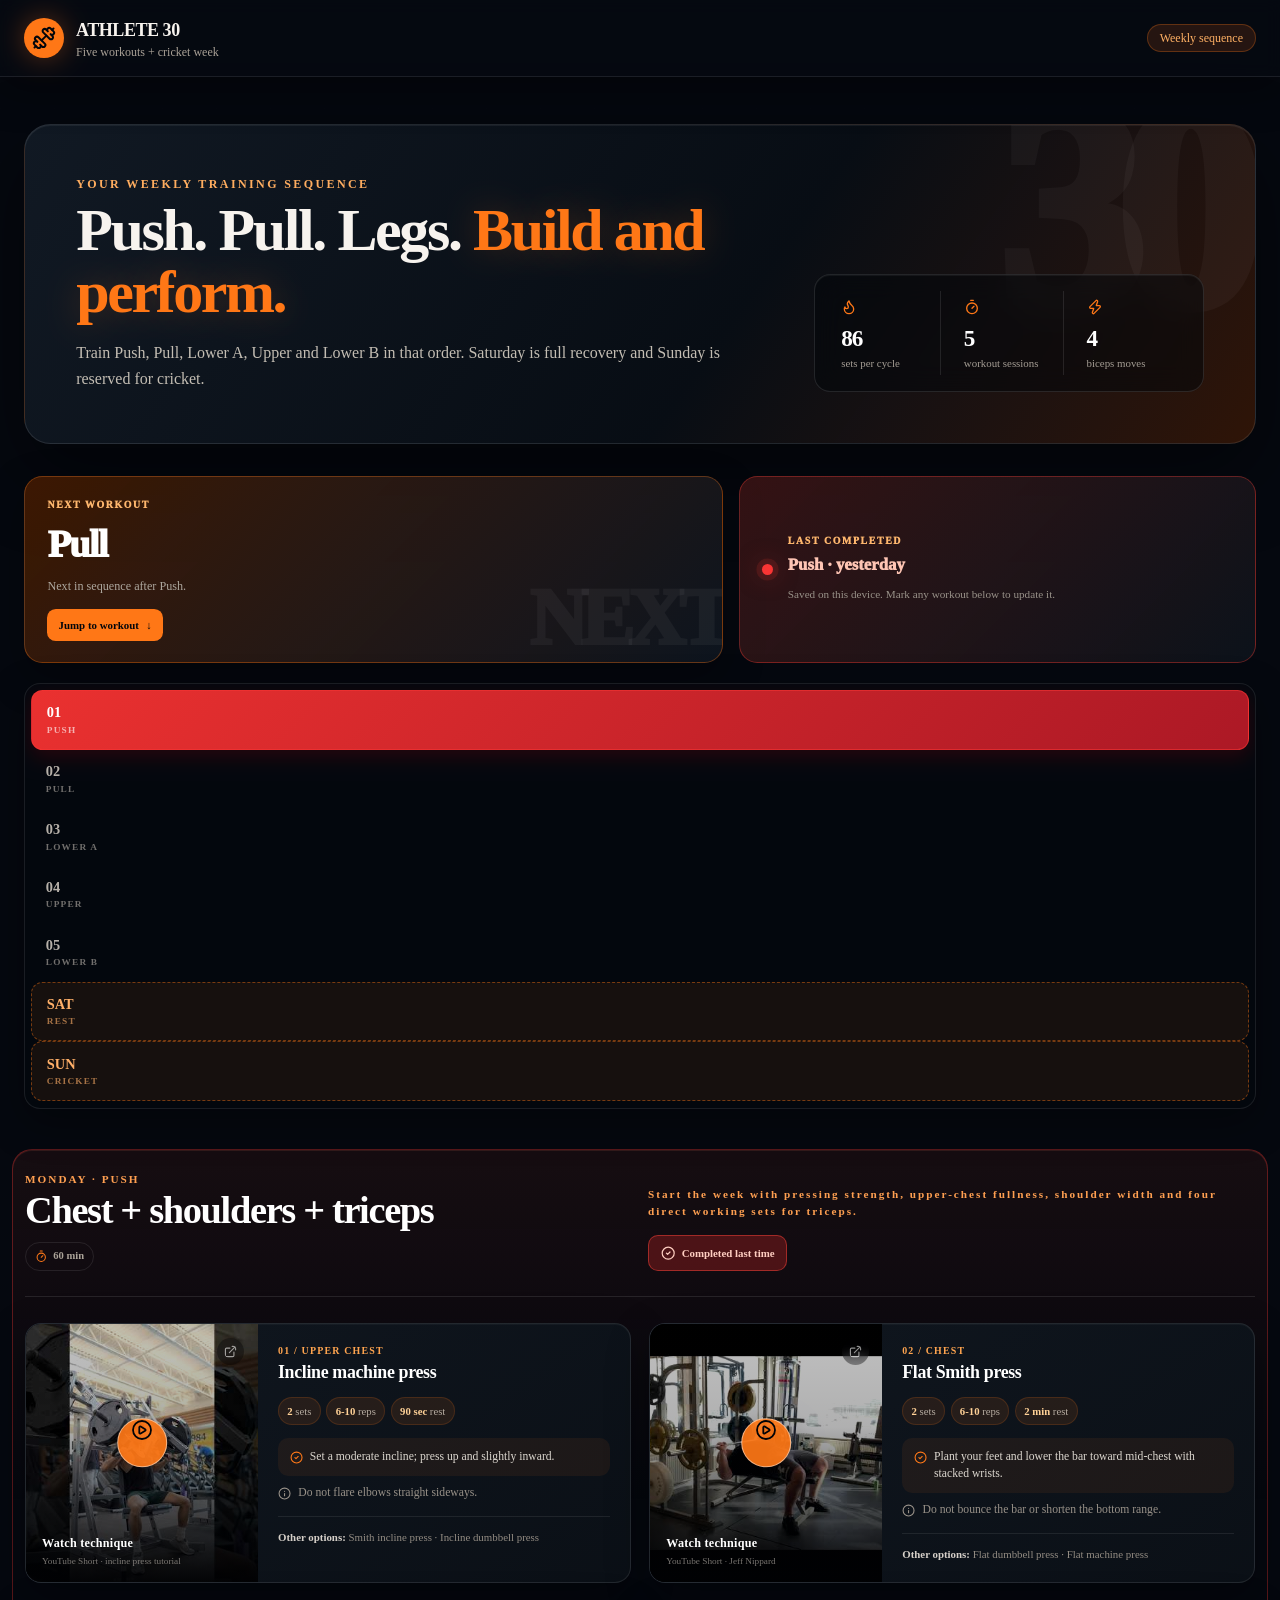
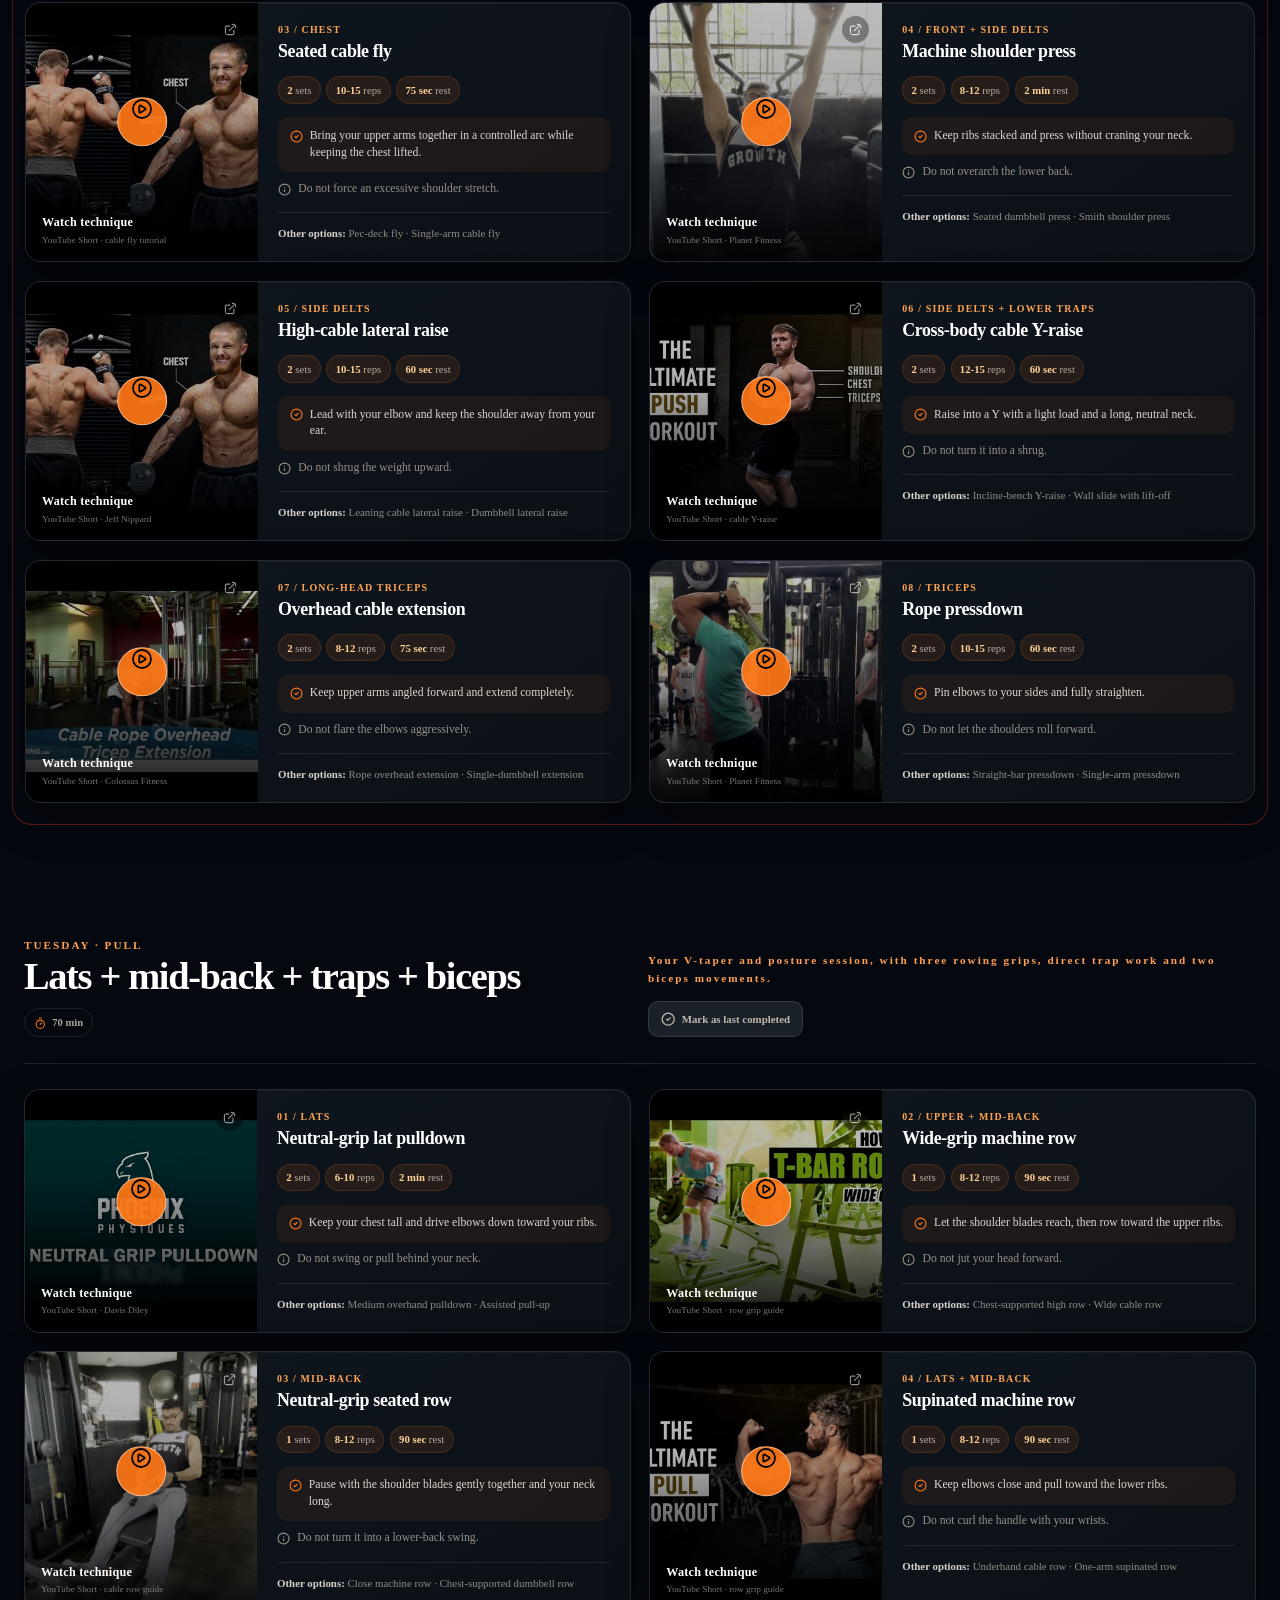
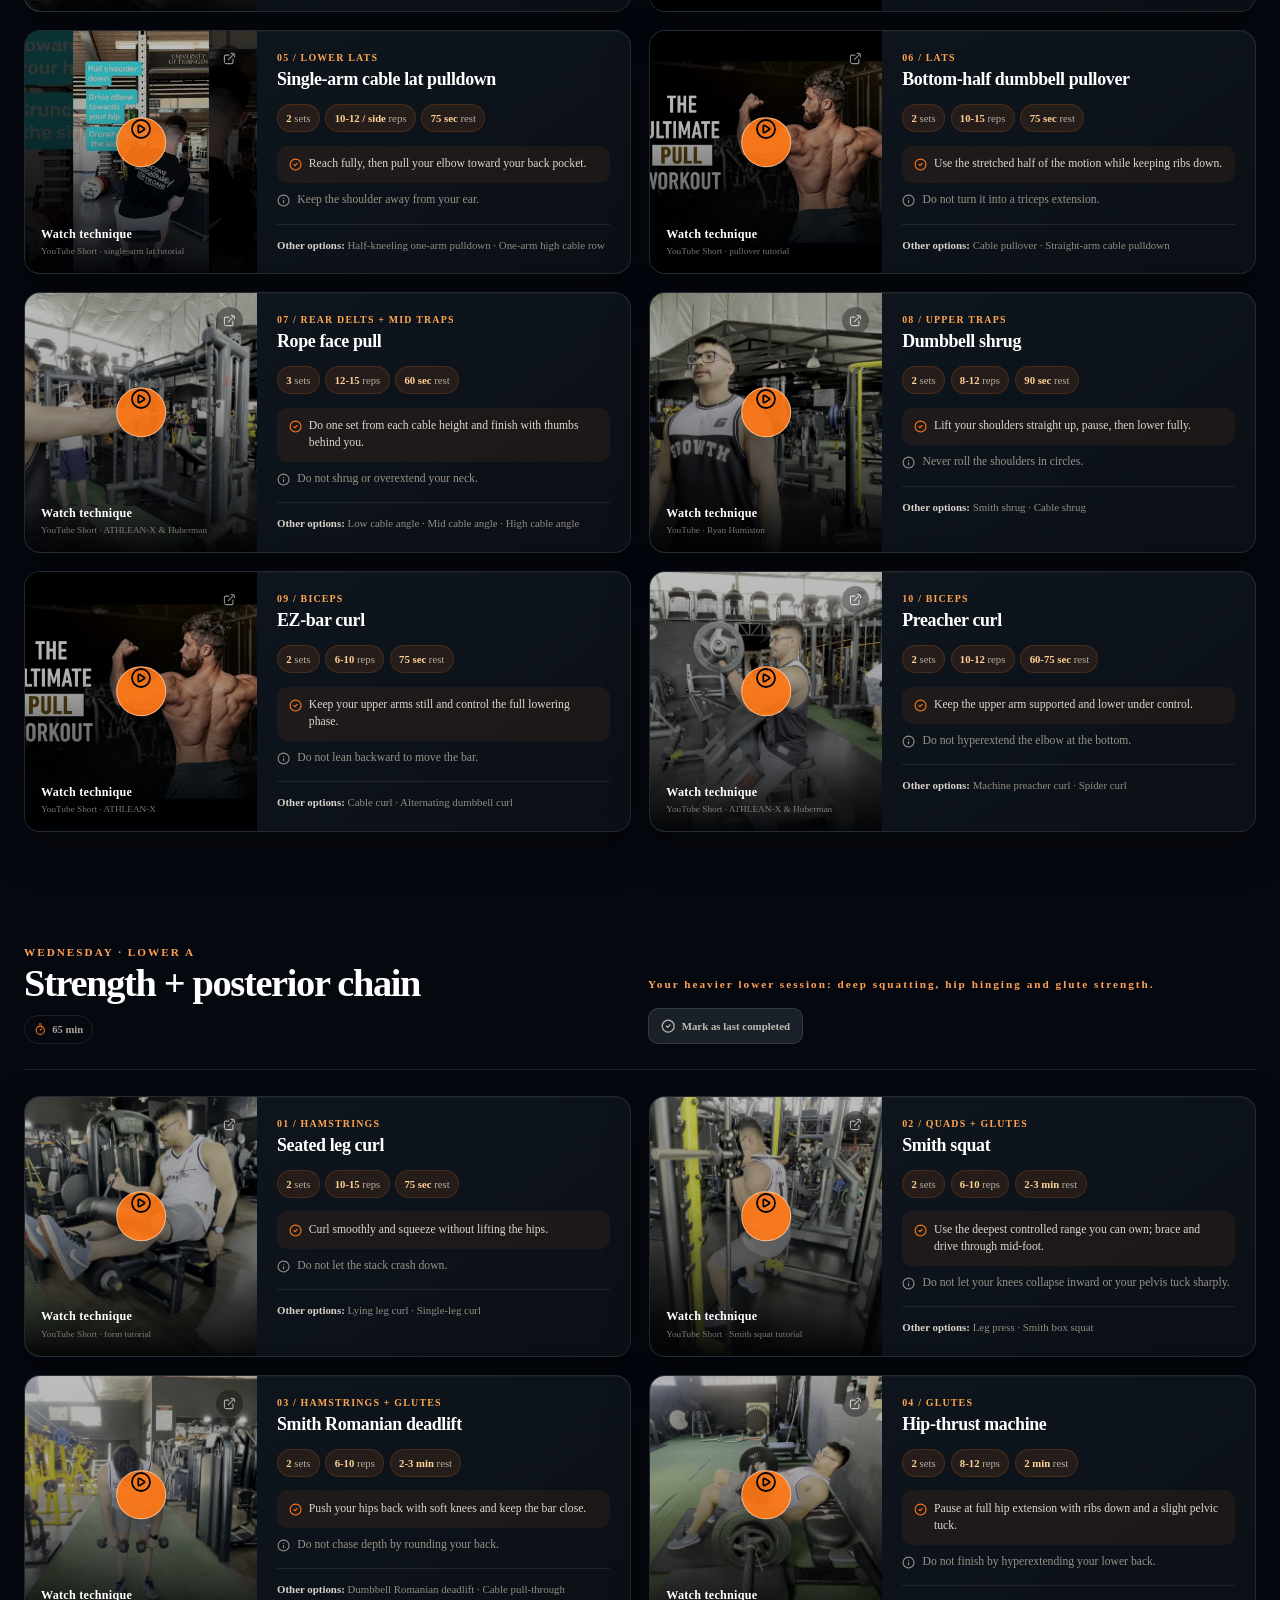
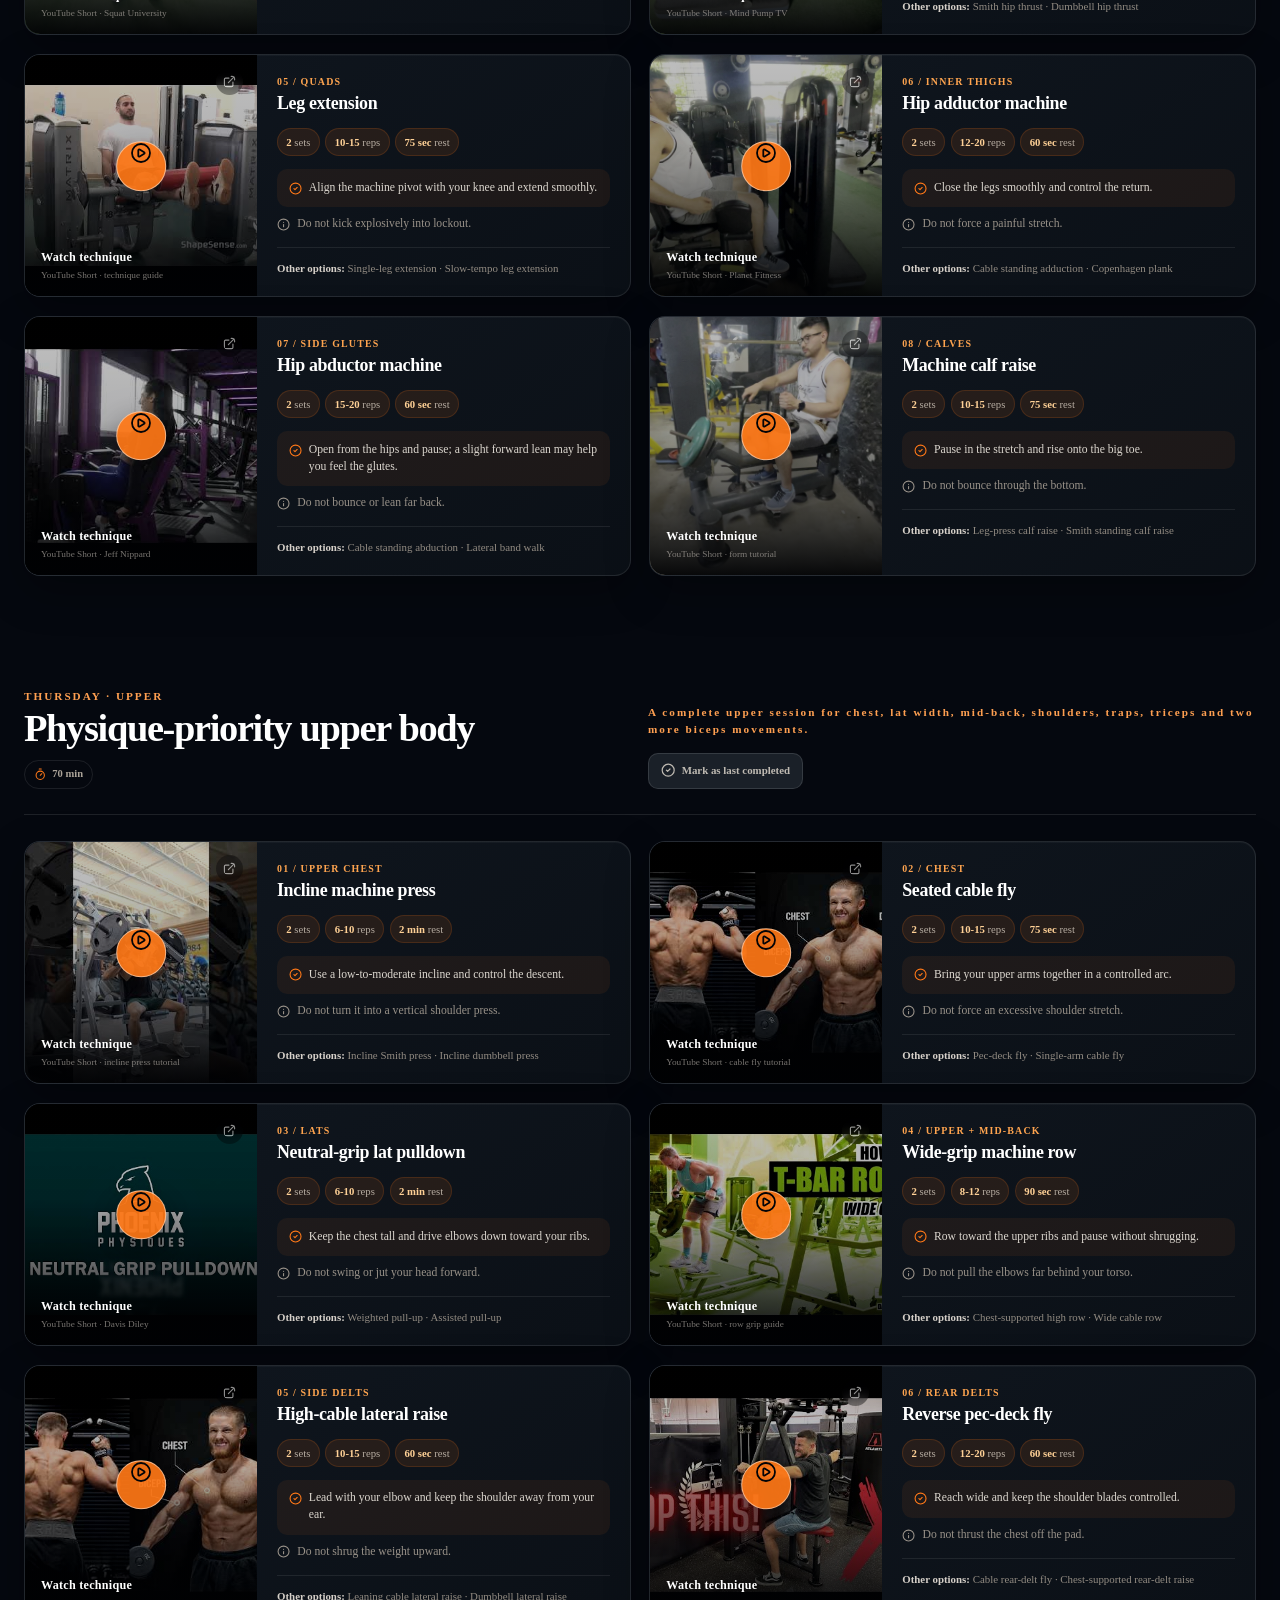
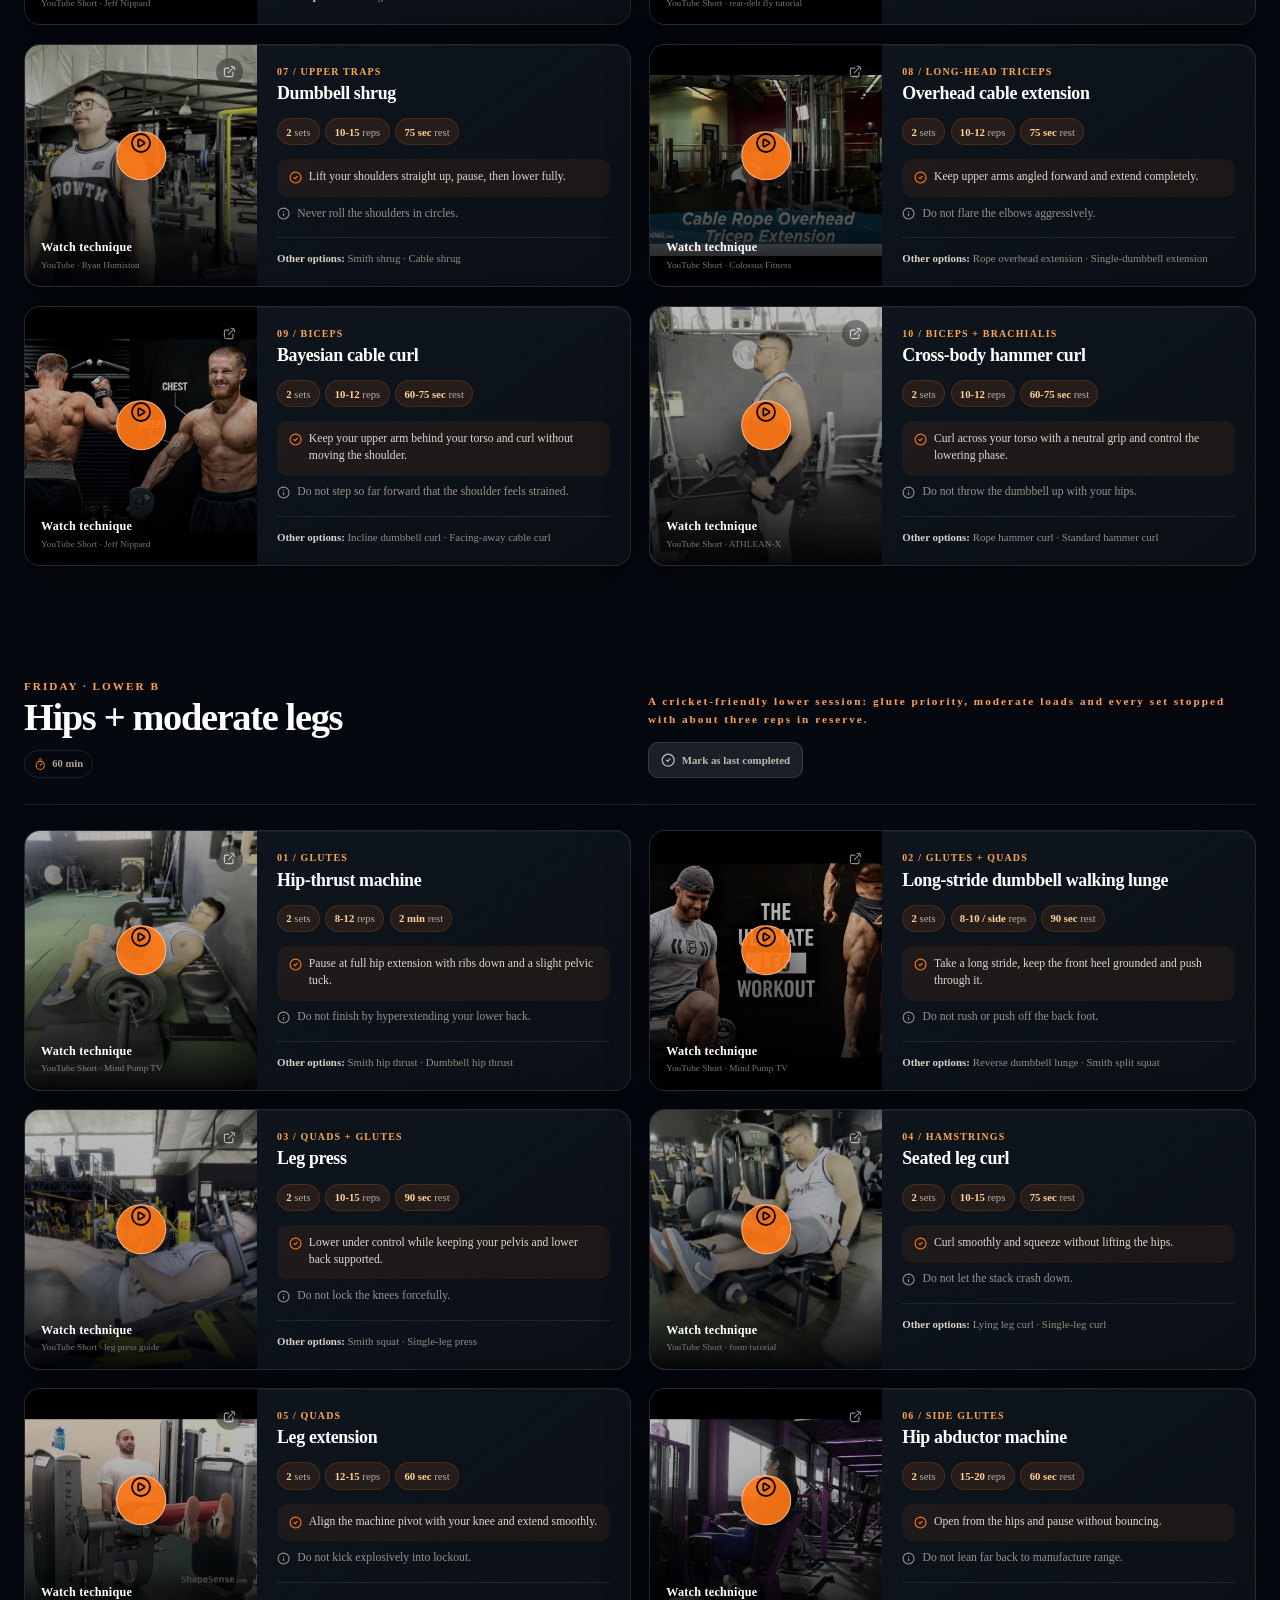
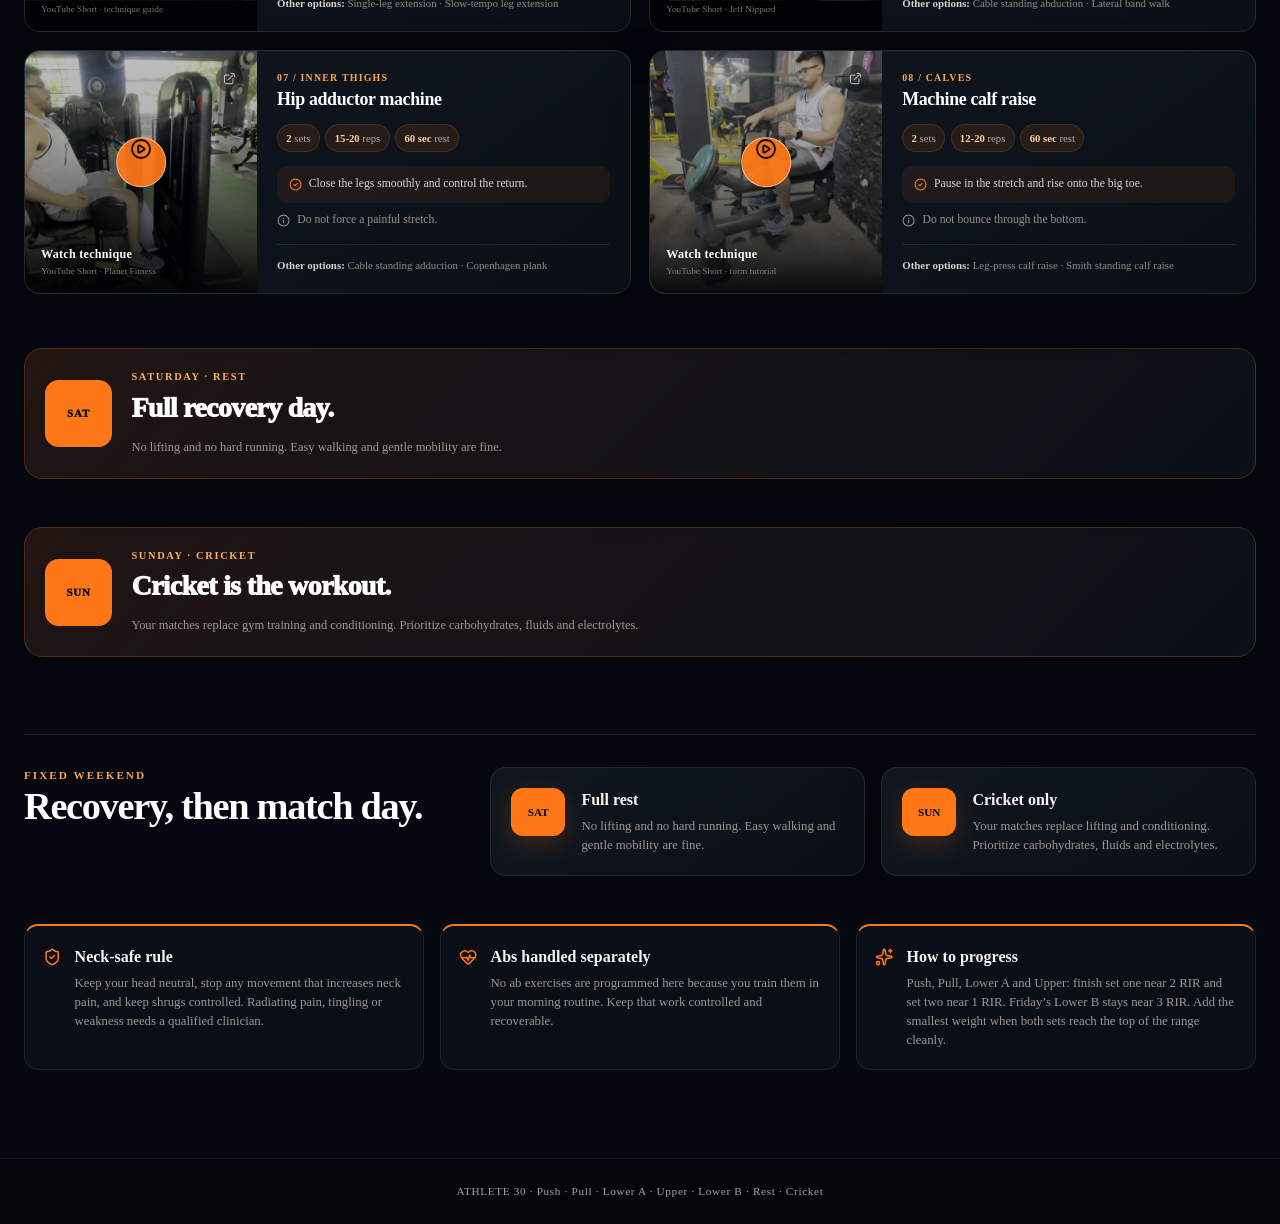
==== commit de91c33e: "Add weekly sequence and workout progress tracker" ====
--- a/index.html
+++ b/index.html
@@ -1,4 +1,4 @@
-<!DOCTYPE html><html lang="en"><head><meta charSet="utf-8"/><meta name="viewport" content="width=device-width, initial-scale=1"/><link rel="stylesheet" href="./style.css?v=3"/><title>Athlete 30 — Workout Guide</title><meta name="description" content="A flexible five-session muscle, athleticism and posture cycle with visual exercise demonstrations."/><meta property="og:title" content="Athlete 30 — Workout Guide"/><meta property="og:description" content="Build width. Stand taller. Stay fast."/><meta property="og:image" content="./og.png"/><meta property="og:image:width" content="1731"/><meta property="og:image:height" content="909"/><meta property="og:image:alt" content="Athlete 30 workout guide"/><meta name="twitter:card" content="summary_large_image"/><meta name="twitter:title" content="Athlete 30 — Workout Guide"/><meta name="twitter:description" content="Build width. Stand taller. Stay fast."/><meta name="twitter:image" content="./og.png"/>
+<!DOCTYPE html><html lang="en"><head><meta charSet="utf-8"/><meta name="viewport" content="width=device-width, initial-scale=1"/><link rel="stylesheet" href="./style.css?v=4"/><title>Athlete 30 — Workout Guide</title><meta name="description" content="A tracked Monday-to-Sunday muscle, athleticism and posture plan with visual exercise demonstrations."/><meta property="og:title" content="Athlete 30 — Workout Guide"/><meta property="og:description" content="Build width. Stand taller. Stay fast."/><meta property="og:image" content="./og.png"/><meta property="og:image:width" content="1731"/><meta property="og:image:height" content="909"/><meta property="og:image:alt" content="Athlete 30 workout guide"/><meta name="twitter:card" content="summary_large_image"/><meta name="twitter:title" content="Athlete 30 — Workout Guide"/><meta name="twitter:description" content="Build width. Stand taller. Stay fast."/><meta name="twitter:image" content="./og.png"/>
 <link rel="preload" href="/_next/static/_vinext_fonts/geist-8ac0455e797f/geist-98bbbccb.woff2" as="font" type="font/woff2" crossorigin />
 <link rel="preload" href="/_next/static/_vinext_fonts/geist-mono-00e989178794/geist-mono-013b2f2f.woff2" as="font" type="font/woff2" crossorigin />
 <style data-vinext-fonts>/* cyrillic-ext */
@@ -128,4 +128,4 @@
 
 .__variable_geist_mono_1001rt9 { --font-geist-mono: 'Geist Mono', 'Geist Mono Fallback'; }
 </style>
-</head><body class="__variable_geist_19ysh9d __variable_geist_mono_1001rt9 antialiased"><main class="site-main min-h-screen bg-background text-foreground"><header class="site-header sticky top-0 z-20 border-b border-border bg-card/95 backdrop-blur"><div class="mx-auto flex max-w-7xl items-center justify-between px-4 py-4 sm:px-6"><div class="flex items-center gap-3"><span class="grid size-10 place-items-center rounded-xl bg-primary text-primary-foreground"><svg xmlns="http://www.w3.org/2000/svg" width="24" height="24" viewBox="0 0 24 24" fill="none" stroke="currentColor" stroke-width="2" stroke-linecap="round" stroke-linejoin="round" class="lucide lucide-dumbbell" aria-hidden="true"><path d="M17.596 12.768a2 2 0 1 0 2.829-2.829l-1.768-1.767a2 2 0 0 0 2.828-2.829l-2.828-2.828a2 2 0 0 0-2.829 2.828l-1.767-1.768a2 2 0 1 0-2.829 2.829z"></path><path d="m2.5 21.5 1.4-1.4"></path><path d="m20.1 3.9 1.4-1.4"></path><path d="M5.343 21.485a2 2 0 1 0 2.829-2.828l1.767 1.768a2 2 0 1 0 2.829-2.829l-6.364-6.364a2 2 0 1 0-2.829 2.829l1.768 1.767a2 2 0 0 0-2.828 2.829z"></path><path d="m9.6 14.4 4.8-4.8"></path></svg></span><div><p class="font-heading text-lg font-black tracking-tight">ATHLETE 30</p><p class="hidden text-xs text-muted-foreground sm:block">Flexible muscle &amp; posture cycle</p></div></div><span data-slot="badge" data-variant="default" class="group/badge inline-flex w-fit shrink-0 items-center justify-center gap-1 overflow-hidden rounded-4xl border border-transparent py-0.5 text-xs font-medium whitespace-nowrap transition-all focus-visible:border-ring focus-visible:ring-[3px] focus-visible:ring-ring/50 has-data-[icon=inline-end]:pr-1.5 has-data-[icon=inline-start]:pl-1.5 aria-invalid:border-destructive aria-invalid:ring-destructive/20 dark:aria-invalid:ring-destructive/40 [&amp;&gt;svg]:pointer-events-none [&amp;&gt;svg]:size-3! [a]:hover:bg-primary/80 h-7 bg-accent px-3 text-accent-foreground">Rolling plan</span></div></header><section class="site-shell mx-auto max-w-7xl px-4 py-7 sm:px-6 sm:py-10"><div class="hero mb-8 grid gap-6 lg:grid-cols-[1fr_390px] lg:items-end"><div class="hero-copy"><p class="mb-2 text-xs font-bold uppercase tracking-[0.2em] text-primary">Your flexible training cycle</p><h1 class="max-w-3xl font-heading text-4xl font-black leading-[1.03] tracking-[-0.04em] sm:text-6xl">Follow the order. <span>Ignore the calendar.</span></h1><p class="mt-4 max-w-2xl text-base leading-relaxed text-muted-foreground">Start with Session 1 on any day. Complete the sessions in order, take the recovery checkpoint after Session 2, and never skip ahead or restart because you missed a day.</p></div><div class="summary-panel"><div><svg xmlns="http://www.w3.org/2000/svg" width="24" height="24" viewBox="0 0 24 24" fill="none" stroke="currentColor" stroke-width="2" stroke-linecap="round" stroke-linejoin="round" class="lucide lucide-flame" aria-hidden="true"><path d="M12 3q1 4 4 6.5t3 5.5a1 1 0 0 1-14 0 5 5 0 0 1 1-3 1 1 0 0 0 5 0c0-2-1.5-3-1.5-5q0-2 2.5-4"></path></svg><p class="summary-value">86</p><p class="summary-label">sets per cycle</p></div><div><svg xmlns="http://www.w3.org/2000/svg" width="24" height="24" viewBox="0 0 24 24" fill="none" stroke="currentColor" stroke-width="2" stroke-linecap="round" stroke-linejoin="round" class="lucide lucide-timer" aria-hidden="true"><line x1="10" x2="14" y1="2" y2="2"></line><line x1="12" x2="15" y1="14" y2="11"></line><circle cx="12" cy="14" r="8"></circle></svg><p class="summary-value">5</p><p class="summary-label">workout sessions</p></div><div><svg xmlns="http://www.w3.org/2000/svg" width="24" height="24" viewBox="0 0 24 24" fill="none" stroke="currentColor" stroke-width="2" stroke-linecap="round" stroke-linejoin="round" class="lucide lucide-zap" aria-hidden="true"><path d="M15.914 4a1.5 1.5 0 00-2.474-1.561l-9 9A1.5 1.5 0 005.5 14h4.002a.5.5 0 01.471.666L8.086 20a1.5 1.5 0 002.475 1.56l9-9A1.5 1.5 0 0018.5 10h-3.997a.5.5 0 01-.472-.667z"></path></svg><p class="summary-value">4</p><p class="summary-label">biceps moves</p></div></div></div><nav class="day-tabs" aria-label="Jump to workout cycle step"><a href="#session-1" class="day-tab"><span>01</span><small>LOWER A</small></a><a href="#session-2" class="day-tab"><span>02</span><small>PUSH</small></a><a href="#recovery-checkpoint" class="day-tab cycle-rest-tab"><span>REST</span><small>RECOVER</small></a><a href="#session-3" class="day-tab"><span>03</span><small>PULL</small></a><a href="#session-4" class="day-tab"><span>04</span><small>LOWER B</small></a><a href="#session-5" class="day-tab"><span>05</span><small>UPPER</small></a></nav><section id="session-1" class="workout-day scroll-mt-32"><div class="day-heading"><div><p>SESSION 1 · LOWER A</p><h2>Strength + posterior chain</h2><span class="session-time"><svg xmlns="http://www.w3.org/2000/svg" width="24" height="24" viewBox="0 0 24 24" fill="none" stroke="currentColor" stroke-width="2" stroke-linecap="round" stroke-linejoin="round" class="lucide lucide-timer" aria-hidden="true"><line x1="10" x2="14" y1="2" y2="2"></line><line x1="12" x2="15" y1="14" y2="11"></line><circle cx="12" cy="14" r="8"></circle></svg> <!-- -->65 min</span></div><p>Your heavier lower session: deep squatting, hip hinging and glute strength. Start the cycle here whenever you are ready.</p></div><div class="exercise-grid"><article class="exercise-card"><a class="real-demo" href="https://www.youtube.com/shorts/xdbEG3xGLI8" target="_blank" rel="noreferrer" aria-label="Open real demonstration for Seated leg curl"><img src="./exercises/seated-leg-curl.jpg" alt="Seated leg curl demonstration" loading="lazy" width="640" height="480"/><span class="media-scrim" aria-hidden="true"></span><span class="play-button"><svg xmlns="http://www.w3.org/2000/svg" width="24" height="24" viewBox="0 0 24 24" fill="none" stroke="currentColor" stroke-width="2" stroke-linecap="round" stroke-linejoin="round" class="lucide lucide-circle-play" aria-hidden="true"><path d="M9 9.003a1 1 0 0 1 1.517-.859l4.997 2.997a1 1 0 0 1 0 1.718l-4.997 2.997A1 1 0 0 1 9 14.996z"></path><circle cx="12" cy="12" r="10"></circle></svg></span><span class="watch-copy"><b>Watch technique</b><small>YouTube Short · form tutorial</small></span><svg xmlns="http://www.w3.org/2000/svg" width="24" height="24" viewBox="0 0 24 24" fill="none" stroke="currentColor" stroke-width="2" stroke-linecap="round" stroke-linejoin="round" class="lucide lucide-external-link external-icon" aria-hidden="true"><path d="M15 3h6v6"></path><path d="M10 14 21 3"></path><path d="M18 13v6a2 2 0 0 1-2 2H5a2 2 0 0 1-2-2V8a2 2 0 0 1 2-2h6"></path></svg></a><div class="exercise-body"><div class="mb-3"><div><p class="exercise-number">01<!-- --> / <!-- -->Hamstrings</p><h3>Seated leg curl</h3></div></div><div class="prescription"><span><b>2</b> sets</span><span><b>10-15</b> reps</span><span><b>75 sec</b> rest</span></div><p class="cue"><svg xmlns="http://www.w3.org/2000/svg" width="24" height="24" viewBox="0 0 24 24" fill="none" stroke="currentColor" stroke-width="2" stroke-linecap="round" stroke-linejoin="round" class="lucide lucide-circle-check" aria-hidden="true"><circle cx="12" cy="12" r="10"></circle><path d="m9 12 2 2 4-4"></path></svg> <!-- -->Curl smoothly and squeeze without lifting the hips.</p><p class="avoid"><svg xmlns="http://www.w3.org/2000/svg" width="24" height="24" viewBox="0 0 24 24" fill="none" stroke="currentColor" stroke-width="2" stroke-linecap="round" stroke-linejoin="round" class="lucide lucide-info" aria-hidden="true"><circle cx="12" cy="12" r="10"></circle><path d="M12 16v-4"></path><path d="M12 8h.01"></path></svg> <!-- -->Do not let the stack crash down.</p><div class="alternatives"><b>Other options:</b> <!-- -->Lying leg curl · Single-leg curl</div></div></article><article class="exercise-card"><a class="real-demo" href="https://www.youtube.com/shorts/fUNkEW3N_ug" target="_blank" rel="noreferrer" aria-label="Open real demonstration for Smith squat"><img src="./exercises/smith-squat.jpg" alt="Smith squat demonstration" loading="lazy" width="640" height="480"/><span class="media-scrim" aria-hidden="true"></span><span class="play-button"><svg xmlns="http://www.w3.org/2000/svg" width="24" height="24" viewBox="0 0 24 24" fill="none" stroke="currentColor" stroke-width="2" stroke-linecap="round" stroke-linejoin="round" class="lucide lucide-circle-play" aria-hidden="true"><path d="M9 9.003a1 1 0 0 1 1.517-.859l4.997 2.997a1 1 0 0 1 0 1.718l-4.997 2.997A1 1 0 0 1 9 14.996z"></path><circle cx="12" cy="12" r="10"></circle></svg></span><span class="watch-copy"><b>Watch technique</b><small>YouTube Short · Smith squat tutorial</small></span><svg xmlns="http://www.w3.org/2000/svg" width="24" height="24" viewBox="0 0 24 24" fill="none" stroke="currentColor" stroke-width="2" stroke-linecap="round" stroke-linejoin="round" class="lucide lucide-external-link external-icon" aria-hidden="true"><path d="M15 3h6v6"></path><path d="M10 14 21 3"></path><path d="M18 13v6a2 2 0 0 1-2 2H5a2 2 0 0 1-2-2V8a2 2 0 0 1 2-2h6"></path></svg></a><div class="exercise-body"><div class="mb-3"><div><p class="exercise-number">02<!-- --> / <!-- -->Quads + glutes</p><h3>Smith squat</h3></div></div><div class="prescription"><span><b>2</b> sets</span><span><b>6-10</b> reps</span><span><b>2-3 min</b> rest</span></div><p class="cue"><svg xmlns="http://www.w3.org/2000/svg" width="24" height="24" viewBox="0 0 24 24" fill="none" stroke="currentColor" stroke-width="2" stroke-linecap="round" stroke-linejoin="round" class="lucide lucide-circle-check" aria-hidden="true"><circle cx="12" cy="12" r="10"></circle><path d="m9 12 2 2 4-4"></path></svg> <!-- -->Use the deepest controlled range you can own; brace and drive through mid-foot.</p><p class="avoid"><svg xmlns="http://www.w3.org/2000/svg" width="24" height="24" viewBox="0 0 24 24" fill="none" stroke="currentColor" stroke-width="2" stroke-linecap="round" stroke-linejoin="round" class="lucide lucide-info" aria-hidden="true"><circle cx="12" cy="12" r="10"></circle><path d="M12 16v-4"></path><path d="M12 8h.01"></path></svg> <!-- -->Do not let your knees collapse inward or your pelvis tuck sharply.</p><div class="alternatives"><b>Other options:</b> <!-- -->Leg press · Smith box squat</div></div></article><article class="exercise-card"><a class="real-demo" href="https://www.youtube.com/shorts/d-hn_0sEpRQ" target="_blank" rel="noreferrer" aria-label="Open real demonstration for Smith Romanian deadlift"><img src="./exercises/smith-romanian-deadlift.jpg" alt="Smith Romanian deadlift demonstration" loading="lazy" width="640" height="480"/><span class="media-scrim" aria-hidden="true"></span><span class="play-button"><svg xmlns="http://www.w3.org/2000/svg" width="24" height="24" viewBox="0 0 24 24" fill="none" stroke="currentColor" stroke-width="2" stroke-linecap="round" stroke-linejoin="round" class="lucide lucide-circle-play" aria-hidden="true"><path d="M9 9.003a1 1 0 0 1 1.517-.859l4.997 2.997a1 1 0 0 1 0 1.718l-4.997 2.997A1 1 0 0 1 9 14.996z"></path><circle cx="12" cy="12" r="10"></circle></svg></span><span class="watch-copy"><b>Watch technique</b><small>YouTube Short · Squat University</small></span><svg xmlns="http://www.w3.org/2000/svg" width="24" height="24" viewBox="0 0 24 24" fill="none" stroke="currentColor" stroke-width="2" stroke-linecap="round" stroke-linejoin="round" class="lucide lucide-external-link external-icon" aria-hidden="true"><path d="M15 3h6v6"></path><path d="M10 14 21 3"></path><path d="M18 13v6a2 2 0 0 1-2 2H5a2 2 0 0 1-2-2V8a2 2 0 0 1 2-2h6"></path></svg></a><div class="exercise-body"><div class="mb-3"><div><p class="exercise-number">03<!-- --> / <!-- -->Hamstrings + glutes</p><h3>Smith Romanian deadlift</h3></div></div><div class="prescription"><span><b>2</b> sets</span><span><b>6-10</b> reps</span><span><b>2-3 min</b> rest</span></div><p class="cue"><svg xmlns="http://www.w3.org/2000/svg" width="24" height="24" viewBox="0 0 24 24" fill="none" stroke="currentColor" stroke-width="2" stroke-linecap="round" stroke-linejoin="round" class="lucide lucide-circle-check" aria-hidden="true"><circle cx="12" cy="12" r="10"></circle><path d="m9 12 2 2 4-4"></path></svg> <!-- -->Push your hips back with soft knees and keep the bar close.</p><p class="avoid"><svg xmlns="http://www.w3.org/2000/svg" width="24" height="24" viewBox="0 0 24 24" fill="none" stroke="currentColor" stroke-width="2" stroke-linecap="round" stroke-linejoin="round" class="lucide lucide-info" aria-hidden="true"><circle cx="12" cy="12" r="10"></circle><path d="M12 16v-4"></path><path d="M12 8h.01"></path></svg> <!-- -->Do not chase depth by rounding your back.</p><div class="alternatives"><b>Other options:</b> <!-- -->Dumbbell Romanian deadlift · Cable pull-through</div></div></article><article class="exercise-card"><a class="real-demo" href="https://www.youtube.com/shorts/fv6EfDZ0E28" target="_blank" rel="noreferrer" aria-label="Open real demonstration for Hip-thrust machine"><img src="./exercises/hip-thrust-machine.jpg" alt="Hip-thrust machine demonstration" loading="lazy" width="640" height="480"/><span class="media-scrim" aria-hidden="true"></span><span class="play-button"><svg xmlns="http://www.w3.org/2000/svg" width="24" height="24" viewBox="0 0 24 24" fill="none" stroke="currentColor" stroke-width="2" stroke-linecap="round" stroke-linejoin="round" class="lucide lucide-circle-play" aria-hidden="true"><path d="M9 9.003a1 1 0 0 1 1.517-.859l4.997 2.997a1 1 0 0 1 0 1.718l-4.997 2.997A1 1 0 0 1 9 14.996z"></path><circle cx="12" cy="12" r="10"></circle></svg></span><span class="watch-copy"><b>Watch technique</b><small>YouTube Short · Mind Pump TV</small></span><svg xmlns="http://www.w3.org/2000/svg" width="24" height="24" viewBox="0 0 24 24" fill="none" stroke="currentColor" stroke-width="2" stroke-linecap="round" stroke-linejoin="round" class="lucide lucide-external-link external-icon" aria-hidden="true"><path d="M15 3h6v6"></path><path d="M10 14 21 3"></path><path d="M18 13v6a2 2 0 0 1-2 2H5a2 2 0 0 1-2-2V8a2 2 0 0 1 2-2h6"></path></svg></a><div class="exercise-body"><div class="mb-3"><div><p class="exercise-number">04<!-- --> / <!-- -->Glutes</p><h3>Hip-thrust machine</h3></div></div><div class="prescription"><span><b>2</b> sets</span><span><b>8-12</b> reps</span><span><b>2 min</b> rest</span></div><p class="cue"><svg xmlns="http://www.w3.org/2000/svg" width="24" height="24" viewBox="0 0 24 24" fill="none" stroke="currentColor" stroke-width="2" stroke-linecap="round" stroke-linejoin="round" class="lucide lucide-circle-check" aria-hidden="true"><circle cx="12" cy="12" r="10"></circle><path d="m9 12 2 2 4-4"></path></svg> <!-- -->Pause at full hip extension with ribs down and a slight pelvic tuck.</p><p class="avoid"><svg xmlns="http://www.w3.org/2000/svg" width="24" height="24" viewBox="0 0 24 24" fill="none" stroke="currentColor" stroke-width="2" stroke-linecap="round" stroke-linejoin="round" class="lucide lucide-info" aria-hidden="true"><circle cx="12" cy="12" r="10"></circle><path d="M12 16v-4"></path><path d="M12 8h.01"></path></svg> <!-- -->Do not finish by hyperextending your lower back.</p><div class="alternatives"><b>Other options:</b> <!-- -->Smith hip thrust · Dumbbell hip thrust</div></div></article><article class="exercise-card"><a class="real-demo" href="https://www.youtube.com/shorts/ztNBgrGy6FQ" target="_blank" rel="noreferrer" aria-label="Open real demonstration for Leg extension"><img src="./exercises/leg-extension.jpg" alt="Leg extension demonstration" loading="lazy" width="640" height="480"/><span class="media-scrim" aria-hidden="true"></span><span class="play-button"><svg xmlns="http://www.w3.org/2000/svg" width="24" height="24" viewBox="0 0 24 24" fill="none" stroke="currentColor" stroke-width="2" stroke-linecap="round" stroke-linejoin="round" class="lucide lucide-circle-play" aria-hidden="true"><path d="M9 9.003a1 1 0 0 1 1.517-.859l4.997 2.997a1 1 0 0 1 0 1.718l-4.997 2.997A1 1 0 0 1 9 14.996z"></path><circle cx="12" cy="12" r="10"></circle></svg></span><span class="watch-copy"><b>Watch technique</b><small>YouTube Short · technique guide</small></span><svg xmlns="http://www.w3.org/2000/svg" width="24" height="24" viewBox="0 0 24 24" fill="none" stroke="currentColor" stroke-width="2" stroke-linecap="round" stroke-linejoin="round" class="lucide lucide-external-link external-icon" aria-hidden="true"><path d="M15 3h6v6"></path><path d="M10 14 21 3"></path><path d="M18 13v6a2 2 0 0 1-2 2H5a2 2 0 0 1-2-2V8a2 2 0 0 1 2-2h6"></path></svg></a><div class="exercise-body"><div class="mb-3"><div><p class="exercise-number">05<!-- --> / <!-- -->Quads</p><h3>Leg extension</h3></div></div><div class="prescription"><span><b>2</b> sets</span><span><b>10-15</b> reps</span><span><b>75 sec</b> rest</span></div><p class="cue"><svg xmlns="http://www.w3.org/2000/svg" width="24" height="24" viewBox="0 0 24 24" fill="none" stroke="currentColor" stroke-width="2" stroke-linecap="round" stroke-linejoin="round" class="lucide lucide-circle-check" aria-hidden="true"><circle cx="12" cy="12" r="10"></circle><path d="m9 12 2 2 4-4"></path></svg> <!-- -->Align the machine pivot with your knee and extend smoothly.</p><p class="avoid"><svg xmlns="http://www.w3.org/2000/svg" width="24" height="24" viewBox="0 0 24 24" fill="none" stroke="currentColor" stroke-width="2" stroke-linecap="round" stroke-linejoin="round" class="lucide lucide-info" aria-hidden="true"><circle cx="12" cy="12" r="10"></circle><path d="M12 16v-4"></path><path d="M12 8h.01"></path></svg> <!-- -->Do not kick explosively into lockout.</p><div class="alternatives"><b>Other options:</b> <!-- -->Single-leg extension · Slow-tempo leg extension</div></div></article><article class="exercise-card"><a class="real-demo" href="https://www.youtube.com/shorts/iPLvw74e7Tk" target="_blank" rel="noreferrer" aria-label="Open real demonstration for Hip adductor machine"><img src="./exercises/hip-adductor-machine.jpg" alt="Hip adductor machine demonstration" loading="lazy" width="640" height="480"/><span class="media-scrim" aria-hidden="true"></span><span class="play-button"><svg xmlns="http://www.w3.org/2000/svg" width="24" height="24" viewBox="0 0 24 24" fill="none" stroke="currentColor" stroke-width="2" stroke-linecap="round" stroke-linejoin="round" class="lucide lucide-circle-play" aria-hidden="true"><path d="M9 9.003a1 1 0 0 1 1.517-.859l4.997 2.997a1 1 0 0 1 0 1.718l-4.997 2.997A1 1 0 0 1 9 14.996z"></path><circle cx="12" cy="12" r="10"></circle></svg></span><span class="watch-copy"><b>Watch technique</b><small>YouTube Short · Planet Fitness</small></span><svg xmlns="http://www.w3.org/2000/svg" width="24" height="24" viewBox="0 0 24 24" fill="none" stroke="currentColor" stroke-width="2" stroke-linecap="round" stroke-linejoin="round" class="lucide lucide-external-link external-icon" aria-hidden="true"><path d="M15 3h6v6"></path><path d="M10 14 21 3"></path><path d="M18 13v6a2 2 0 0 1-2 2H5a2 2 0 0 1-2-2V8a2 2 0 0 1 2-2h6"></path></svg></a><div class="exercise-body"><div class="mb-3"><div><p class="exercise-number">06<!-- --> / <!-- -->Inner thighs</p><h3>Hip adductor machine</h3></div></div><div class="prescription"><span><b>2</b> sets</span><span><b>12-20</b> reps</span><span><b>60 sec</b> rest</span></div><p class="cue"><svg xmlns="http://www.w3.org/2000/svg" width="24" height="24" viewBox="0 0 24 24" fill="none" stroke="currentColor" stroke-width="2" stroke-linecap="round" stroke-linejoin="round" class="lucide lucide-circle-check" aria-hidden="true"><circle cx="12" cy="12" r="10"></circle><path d="m9 12 2 2 4-4"></path></svg> <!-- -->Close the legs smoothly and control the return.</p><p class="avoid"><svg xmlns="http://www.w3.org/2000/svg" width="24" height="24" viewBox="0 0 24 24" fill="none" stroke="currentColor" stroke-width="2" stroke-linecap="round" stroke-linejoin="round" class="lucide lucide-info" aria-hidden="true"><circle cx="12" cy="12" r="10"></circle><path d="M12 16v-4"></path><path d="M12 8h.01"></path></svg> <!-- -->Do not force a painful stretch.</p><div class="alternatives"><b>Other options:</b> <!-- -->Cable standing adduction · Copenhagen plank</div></div></article><article class="exercise-card"><a class="real-demo" href="https://www.youtube.com/shorts/S_FGYHNHJ_c" target="_blank" rel="noreferrer" aria-label="Open real demonstration for Hip abductor machine"><img src="./exercises/hip-abductor.jpg" alt="Hip abductor machine demonstration" loading="lazy" width="640" height="480"/><span class="media-scrim" aria-hidden="true"></span><span class="play-button"><svg xmlns="http://www.w3.org/2000/svg" width="24" height="24" viewBox="0 0 24 24" fill="none" stroke="currentColor" stroke-width="2" stroke-linecap="round" stroke-linejoin="round" class="lucide lucide-circle-play" aria-hidden="true"><path d="M9 9.003a1 1 0 0 1 1.517-.859l4.997 2.997a1 1 0 0 1 0 1.718l-4.997 2.997A1 1 0 0 1 9 14.996z"></path><circle cx="12" cy="12" r="10"></circle></svg></span><span class="watch-copy"><b>Watch technique</b><small>YouTube Short · Jeff Nippard</small></span><svg xmlns="http://www.w3.org/2000/svg" width="24" height="24" viewBox="0 0 24 24" fill="none" stroke="currentColor" stroke-width="2" stroke-linecap="round" stroke-linejoin="round" class="lucide lucide-external-link external-icon" aria-hidden="true"><path d="M15 3h6v6"></path><path d="M10 14 21 3"></path><path d="M18 13v6a2 2 0 0 1-2 2H5a2 2 0 0 1-2-2V8a2 2 0 0 1 2-2h6"></path></svg></a><div class="exercise-body"><div class="mb-3"><div><p class="exercise-number">07<!-- --> / <!-- -->Side glutes</p><h3>Hip abductor machine</h3></div></div><div class="prescription"><span><b>2</b> sets</span><span><b>15-20</b> reps</span><span><b>60 sec</b> rest</span></div><p class="cue"><svg xmlns="http://www.w3.org/2000/svg" width="24" height="24" viewBox="0 0 24 24" fill="none" stroke="currentColor" stroke-width="2" stroke-linecap="round" stroke-linejoin="round" class="lucide lucide-circle-check" aria-hidden="true"><circle cx="12" cy="12" r="10"></circle><path d="m9 12 2 2 4-4"></path></svg> <!-- -->Open from the hips and pause; a slight forward lean may help you feel the glutes.</p><p class="avoid"><svg xmlns="http://www.w3.org/2000/svg" width="24" height="24" viewBox="0 0 24 24" fill="none" stroke="currentColor" stroke-width="2" stroke-linecap="round" stroke-linejoin="round" class="lucide lucide-info" aria-hidden="true"><circle cx="12" cy="12" r="10"></circle><path d="M12 16v-4"></path><path d="M12 8h.01"></path></svg> <!-- -->Do not bounce or lean far back.</p><div class="alternatives"><b>Other options:</b> <!-- -->Cable standing abduction · Lateral band walk</div></div></article><article class="exercise-card"><a class="real-demo" href="https://www.youtube.com/shorts/Si2z1bf4_IQ" target="_blank" rel="noreferrer" aria-label="Open real demonstration for Machine calf raise"><img src="./exercises/machine-calf-raise.jpg" alt="Machine calf raise demonstration" loading="lazy" width="640" height="480"/><span class="media-scrim" aria-hidden="true"></span><span class="play-button"><svg xmlns="http://www.w3.org/2000/svg" width="24" height="24" viewBox="0 0 24 24" fill="none" stroke="currentColor" stroke-width="2" stroke-linecap="round" stroke-linejoin="round" class="lucide lucide-circle-play" aria-hidden="true"><path d="M9 9.003a1 1 0 0 1 1.517-.859l4.997 2.997a1 1 0 0 1 0 1.718l-4.997 2.997A1 1 0 0 1 9 14.996z"></path><circle cx="12" cy="12" r="10"></circle></svg></span><span class="watch-copy"><b>Watch technique</b><small>YouTube Short · form tutorial</small></span><svg xmlns="http://www.w3.org/2000/svg" width="24" height="24" viewBox="0 0 24 24" fill="none" stroke="currentColor" stroke-width="2" stroke-linecap="round" stroke-linejoin="round" class="lucide lucide-external-link external-icon" aria-hidden="true"><path d="M15 3h6v6"></path><path d="M10 14 21 3"></path><path d="M18 13v6a2 2 0 0 1-2 2H5a2 2 0 0 1-2-2V8a2 2 0 0 1 2-2h6"></path></svg></a><div class="exercise-body"><div class="mb-3"><div><p class="exercise-number">08<!-- --> / <!-- -->Calves</p><h3>Machine calf raise</h3></div></div><div class="prescription"><span><b>2</b> sets</span><span><b>10-15</b> reps</span><span><b>75 sec</b> rest</span></div><p class="cue"><svg xmlns="http://www.w3.org/2000/svg" width="24" height="24" viewBox="0 0 24 24" fill="none" stroke="currentColor" stroke-width="2" stroke-linecap="round" stroke-linejoin="round" class="lucide lucide-circle-check" aria-hidden="true"><circle cx="12" cy="12" r="10"></circle><path d="m9 12 2 2 4-4"></path></svg> <!-- -->Pause in the stretch and rise onto the big toe.</p><p class="avoid"><svg xmlns="http://www.w3.org/2000/svg" width="24" height="24" viewBox="0 0 24 24" fill="none" stroke="currentColor" stroke-width="2" stroke-linecap="round" stroke-linejoin="round" class="lucide lucide-info" aria-hidden="true"><circle cx="12" cy="12" r="10"></circle><path d="M12 16v-4"></path><path d="M12 8h.01"></path></svg> <!-- -->Do not bounce through the bottom.</p><div class="alternatives"><b>Other options:</b> <!-- -->Leg-press calf raise · Smith standing calf raise</div></div></article></div></section><section id="session-2" class="workout-day scroll-mt-32"><div class="day-heading"><div><p>SESSION 2 · PUSH</p><h2>Chest + shoulders + triceps</h2><span class="session-time"><svg xmlns="http://www.w3.org/2000/svg" width="24" height="24" viewBox="0 0 24 24" fill="none" stroke="currentColor" stroke-width="2" stroke-linecap="round" stroke-linejoin="round" class="lucide lucide-timer" aria-hidden="true"><line x1="10" x2="14" y1="2" y2="2"></line><line x1="12" x2="15" y1="14" y2="11"></line><circle cx="12" cy="14" r="8"></circle></svg> <!-- -->60 min</span></div><p>Pressing strength, upper-chest fullness, shoulder width and four direct working sets for triceps.</p></div><div class="exercise-grid"><article class="exercise-card"><a class="real-demo" href="https://www.youtube.com/shorts/VXaBbUYMfIs" target="_blank" rel="noreferrer" aria-label="Open real demonstration for Incline machine press"><img src="./exercises/incline-machine-press.jpg" alt="Incline machine press demonstration" loading="lazy" width="640" height="480"/><span class="media-scrim" aria-hidden="true"></span><span class="play-button"><svg xmlns="http://www.w3.org/2000/svg" width="24" height="24" viewBox="0 0 24 24" fill="none" stroke="currentColor" stroke-width="2" stroke-linecap="round" stroke-linejoin="round" class="lucide lucide-circle-play" aria-hidden="true"><path d="M9 9.003a1 1 0 0 1 1.517-.859l4.997 2.997a1 1 0 0 1 0 1.718l-4.997 2.997A1 1 0 0 1 9 14.996z"></path><circle cx="12" cy="12" r="10"></circle></svg></span><span class="watch-copy"><b>Watch technique</b><small>YouTube Short · incline press tutorial</small></span><svg xmlns="http://www.w3.org/2000/svg" width="24" height="24" viewBox="0 0 24 24" fill="none" stroke="currentColor" stroke-width="2" stroke-linecap="round" stroke-linejoin="round" class="lucide lucide-external-link external-icon" aria-hidden="true"><path d="M15 3h6v6"></path><path d="M10 14 21 3"></path><path d="M18 13v6a2 2 0 0 1-2 2H5a2 2 0 0 1-2-2V8a2 2 0 0 1 2-2h6"></path></svg></a><div class="exercise-body"><div class="mb-3"><div><p class="exercise-number">01<!-- --> / <!-- -->Upper chest</p><h3>Incline machine press</h3></div></div><div class="prescription"><span><b>2</b> sets</span><span><b>6-10</b> reps</span><span><b>90 sec</b> rest</span></div><p class="cue"><svg xmlns="http://www.w3.org/2000/svg" width="24" height="24" viewBox="0 0 24 24" fill="none" stroke="currentColor" stroke-width="2" stroke-linecap="round" stroke-linejoin="round" class="lucide lucide-circle-check" aria-hidden="true"><circle cx="12" cy="12" r="10"></circle><path d="m9 12 2 2 4-4"></path></svg> <!-- -->Set a moderate incline; press up and slightly inward.</p><p class="avoid"><svg xmlns="http://www.w3.org/2000/svg" width="24" height="24" viewBox="0 0 24 24" fill="none" stroke="currentColor" stroke-width="2" stroke-linecap="round" stroke-linejoin="round" class="lucide lucide-info" aria-hidden="true"><circle cx="12" cy="12" r="10"></circle><path d="M12 16v-4"></path><path d="M12 8h.01"></path></svg> <!-- -->Do not flare elbows straight sideways.</p><div class="alternatives"><b>Other options:</b> <!-- -->Smith incline press · Incline dumbbell press</div></div></article><article class="exercise-card"><a class="real-demo" href="https://www.youtube.com/shorts/hWbUlkb5Ms4" target="_blank" rel="noreferrer" aria-label="Open real demonstration for Flat Smith press"><img src="./exercises/flat-smith-press.jpg" alt="Flat Smith press demonstration" loading="lazy" width="640" height="480"/><span class="media-scrim" aria-hidden="true"></span><span class="play-button"><svg xmlns="http://www.w3.org/2000/svg" width="24" height="24" viewBox="0 0 24 24" fill="none" stroke="currentColor" stroke-width="2" stroke-linecap="round" stroke-linejoin="round" class="lucide lucide-circle-play" aria-hidden="true"><path d="M9 9.003a1 1 0 0 1 1.517-.859l4.997 2.997a1 1 0 0 1 0 1.718l-4.997 2.997A1 1 0 0 1 9 14.996z"></path><circle cx="12" cy="12" r="10"></circle></svg></span><span class="watch-copy"><b>Watch technique</b><small>YouTube Short · Jeff Nippard</small></span><svg xmlns="http://www.w3.org/2000/svg" width="24" height="24" viewBox="0 0 24 24" fill="none" stroke="currentColor" stroke-width="2" stroke-linecap="round" stroke-linejoin="round" class="lucide lucide-external-link external-icon" aria-hidden="true"><path d="M15 3h6v6"></path><path d="M10 14 21 3"></path><path d="M18 13v6a2 2 0 0 1-2 2H5a2 2 0 0 1-2-2V8a2 2 0 0 1 2-2h6"></path></svg></a><div class="exercise-body"><div class="mb-3"><div><p class="exercise-number">02<!-- --> / <!-- -->Chest</p><h3>Flat Smith press</h3></div></div><div class="prescription"><span><b>2</b> sets</span><span><b>6-10</b> reps</span><span><b>2 min</b> rest</span></div><p class="cue"><svg xmlns="http://www.w3.org/2000/svg" width="24" height="24" viewBox="0 0 24 24" fill="none" stroke="currentColor" stroke-width="2" stroke-linecap="round" stroke-linejoin="round" class="lucide lucide-circle-check" aria-hidden="true"><circle cx="12" cy="12" r="10"></circle><path d="m9 12 2 2 4-4"></path></svg> <!-- -->Plant your feet and lower the bar toward mid-chest with stacked wrists.</p><p class="avoid"><svg xmlns="http://www.w3.org/2000/svg" width="24" height="24" viewBox="0 0 24 24" fill="none" stroke="currentColor" stroke-width="2" stroke-linecap="round" stroke-linejoin="round" class="lucide lucide-info" aria-hidden="true"><circle cx="12" cy="12" r="10"></circle><path d="M12 16v-4"></path><path d="M12 8h.01"></path></svg> <!-- -->Do not bounce the bar or shorten the bottom range.</p><div class="alternatives"><b>Other options:</b> <!-- -->Flat dumbbell press · Flat machine press</div></div></article><article class="exercise-card"><a class="real-demo" href="https://www.youtube.com/shorts/vZI5VIZpG58" target="_blank" rel="noreferrer" aria-label="Open real demonstration for Seated cable fly"><img src="./exercises/seated-cable-fly.jpg" alt="Seated cable fly demonstration" loading="lazy" width="640" height="480"/><span class="media-scrim" aria-hidden="true"></span><span class="play-button"><svg xmlns="http://www.w3.org/2000/svg" width="24" height="24" viewBox="0 0 24 24" fill="none" stroke="currentColor" stroke-width="2" stroke-linecap="round" stroke-linejoin="round" class="lucide lucide-circle-play" aria-hidden="true"><path d="M9 9.003a1 1 0 0 1 1.517-.859l4.997 2.997a1 1 0 0 1 0 1.718l-4.997 2.997A1 1 0 0 1 9 14.996z"></path><circle cx="12" cy="12" r="10"></circle></svg></span><span class="watch-copy"><b>Watch technique</b><small>YouTube Short · cable fly tutorial</small></span><svg xmlns="http://www.w3.org/2000/svg" width="24" height="24" viewBox="0 0 24 24" fill="none" stroke="currentColor" stroke-width="2" stroke-linecap="round" stroke-linejoin="round" class="lucide lucide-external-link external-icon" aria-hidden="true"><path d="M15 3h6v6"></path><path d="M10 14 21 3"></path><path d="M18 13v6a2 2 0 0 1-2 2H5a2 2 0 0 1-2-2V8a2 2 0 0 1 2-2h6"></path></svg></a><div class="exercise-body"><div class="mb-3"><div><p class="exercise-number">03<!-- --> / <!-- -->Chest</p><h3>Seated cable fly</h3></div></div><div class="prescription"><span><b>2</b> sets</span><span><b>10-15</b> reps</span><span><b>75 sec</b> rest</span></div><p class="cue"><svg xmlns="http://www.w3.org/2000/svg" width="24" height="24" viewBox="0 0 24 24" fill="none" stroke="currentColor" stroke-width="2" stroke-linecap="round" stroke-linejoin="round" class="lucide lucide-circle-check" aria-hidden="true"><circle cx="12" cy="12" r="10"></circle><path d="m9 12 2 2 4-4"></path></svg> <!-- -->Bring your upper arms together in a controlled arc while keeping the chest lifted.</p><p class="avoid"><svg xmlns="http://www.w3.org/2000/svg" width="24" height="24" viewBox="0 0 24 24" fill="none" stroke="currentColor" stroke-width="2" stroke-linecap="round" stroke-linejoin="round" class="lucide lucide-info" aria-hidden="true"><circle cx="12" cy="12" r="10"></circle><path d="M12 16v-4"></path><path d="M12 8h.01"></path></svg> <!-- -->Do not force an excessive shoulder stretch.</p><div class="alternatives"><b>Other options:</b> <!-- -->Pec-deck fly · Single-arm cable fly</div></div></article><article class="exercise-card"><a class="real-demo" href="https://www.youtube.com/shorts/PM1hB_2xNBU" target="_blank" rel="noreferrer" aria-label="Open real demonstration for Machine shoulder press"><img src="./exercises/machine-shoulder-press.jpg" alt="Machine shoulder press demonstration" loading="lazy" width="640" height="480"/><span class="media-scrim" aria-hidden="true"></span><span class="play-button"><svg xmlns="http://www.w3.org/2000/svg" width="24" height="24" viewBox="0 0 24 24" fill="none" stroke="currentColor" stroke-width="2" stroke-linecap="round" stroke-linejoin="round" class="lucide lucide-circle-play" aria-hidden="true"><path d="M9 9.003a1 1 0 0 1 1.517-.859l4.997 2.997a1 1 0 0 1 0 1.718l-4.997 2.997A1 1 0 0 1 9 14.996z"></path><circle cx="12" cy="12" r="10"></circle></svg></span><span class="watch-copy"><b>Watch technique</b><small>YouTube Short · Planet Fitness</small></span><svg xmlns="http://www.w3.org/2000/svg" width="24" height="24" viewBox="0 0 24 24" fill="none" stroke="currentColor" stroke-width="2" stroke-linecap="round" stroke-linejoin="round" class="lucide lucide-external-link external-icon" aria-hidden="true"><path d="M15 3h6v6"></path><path d="M10 14 21 3"></path><path d="M18 13v6a2 2 0 0 1-2 2H5a2 2 0 0 1-2-2V8a2 2 0 0 1 2-2h6"></path></svg></a><div class="exercise-body"><div class="mb-3"><div><p class="exercise-number">04<!-- --> / <!-- -->Front + side delts</p><h3>Machine shoulder press</h3></div></div><div class="prescription"><span><b>2</b> sets</span><span><b>8-12</b> reps</span><span><b>2 min</b> rest</span></div><p class="cue"><svg xmlns="http://www.w3.org/2000/svg" width="24" height="24" viewBox="0 0 24 24" fill="none" stroke="currentColor" stroke-width="2" stroke-linecap="round" stroke-linejoin="round" class="lucide lucide-circle-check" aria-hidden="true"><circle cx="12" cy="12" r="10"></circle><path d="m9 12 2 2 4-4"></path></svg> <!-- -->Keep ribs stacked and press without craning your neck.</p><p class="avoid"><svg xmlns="http://www.w3.org/2000/svg" width="24" height="24" viewBox="0 0 24 24" fill="none" stroke="currentColor" stroke-width="2" stroke-linecap="round" stroke-linejoin="round" class="lucide lucide-info" aria-hidden="true"><circle cx="12" cy="12" r="10"></circle><path d="M12 16v-4"></path><path d="M12 8h.01"></path></svg> <!-- -->Do not overarch the lower back.</p><div class="alternatives"><b>Other options:</b> <!-- -->Seated dumbbell press · Smith shoulder press</div></div></article><article class="exercise-card"><a class="real-demo" href="https://www.youtube.com/shorts/HeovYNoZDRg" target="_blank" rel="noreferrer" aria-label="Open real demonstration for High-cable lateral raise"><img src="./exercises/high-cable-lateral-raise.jpg" alt="High-cable lateral raise demonstration" loading="lazy" width="640" height="480"/><span class="media-scrim" aria-hidden="true"></span><span class="play-button"><svg xmlns="http://www.w3.org/2000/svg" width="24" height="24" viewBox="0 0 24 24" fill="none" stroke="currentColor" stroke-width="2" stroke-linecap="round" stroke-linejoin="round" class="lucide lucide-circle-play" aria-hidden="true"><path d="M9 9.003a1 1 0 0 1 1.517-.859l4.997 2.997a1 1 0 0 1 0 1.718l-4.997 2.997A1 1 0 0 1 9 14.996z"></path><circle cx="12" cy="12" r="10"></circle></svg></span><span class="watch-copy"><b>Watch technique</b><small>YouTube Short · Jeff Nippard</small></span><svg xmlns="http://www.w3.org/2000/svg" width="24" height="24" viewBox="0 0 24 24" fill="none" stroke="currentColor" stroke-width="2" stroke-linecap="round" stroke-linejoin="round" class="lucide lucide-external-link external-icon" aria-hidden="true"><path d="M15 3h6v6"></path><path d="M10 14 21 3"></path><path d="M18 13v6a2 2 0 0 1-2 2H5a2 2 0 0 1-2-2V8a2 2 0 0 1 2-2h6"></path></svg></a><div class="exercise-body"><div class="mb-3"><div><p class="exercise-number">05<!-- --> / <!-- -->Side delts</p><h3>High-cable lateral raise</h3></div></div><div class="prescription"><span><b>2</b> sets</span><span><b>10-15</b> reps</span><span><b>60 sec</b> rest</span></div><p class="cue"><svg xmlns="http://www.w3.org/2000/svg" width="24" height="24" viewBox="0 0 24 24" fill="none" stroke="currentColor" stroke-width="2" stroke-linecap="round" stroke-linejoin="round" class="lucide lucide-circle-check" aria-hidden="true"><circle cx="12" cy="12" r="10"></circle><path d="m9 12 2 2 4-4"></path></svg> <!-- -->Lead with your elbow and keep the shoulder away from your ear.</p><p class="avoid"><svg xmlns="http://www.w3.org/2000/svg" width="24" height="24" viewBox="0 0 24 24" fill="none" stroke="currentColor" stroke-width="2" stroke-linecap="round" stroke-linejoin="round" class="lucide lucide-info" aria-hidden="true"><circle cx="12" cy="12" r="10"></circle><path d="M12 16v-4"></path><path d="M12 8h.01"></path></svg> <!-- -->Do not shrug the weight upward.</p><div class="alternatives"><b>Other options:</b> <!-- -->Leaning cable lateral raise · Dumbbell lateral raise</div></div></article><article class="exercise-card"><a class="real-demo" href="https://www.youtube.com/shorts/G1KfOutH0VM" target="_blank" rel="noreferrer" aria-label="Open real demonstration for Cross-body cable Y-raise"><img src="./exercises/cross-body-cable-y-raise.jpg" alt="Cross-body cable Y-raise demonstration" loading="lazy" width="640" height="480"/><span class="media-scrim" aria-hidden="true"></span><span class="play-button"><svg xmlns="http://www.w3.org/2000/svg" width="24" height="24" viewBox="0 0 24 24" fill="none" stroke="currentColor" stroke-width="2" stroke-linecap="round" stroke-linejoin="round" class="lucide lucide-circle-play" aria-hidden="true"><path d="M9 9.003a1 1 0 0 1 1.517-.859l4.997 2.997a1 1 0 0 1 0 1.718l-4.997 2.997A1 1 0 0 1 9 14.996z"></path><circle cx="12" cy="12" r="10"></circle></svg></span><span class="watch-copy"><b>Watch technique</b><small>YouTube Short · cable Y-raise</small></span><svg xmlns="http://www.w3.org/2000/svg" width="24" height="24" viewBox="0 0 24 24" fill="none" stroke="currentColor" stroke-width="2" stroke-linecap="round" stroke-linejoin="round" class="lucide lucide-external-link external-icon" aria-hidden="true"><path d="M15 3h6v6"></path><path d="M10 14 21 3"></path><path d="M18 13v6a2 2 0 0 1-2 2H5a2 2 0 0 1-2-2V8a2 2 0 0 1 2-2h6"></path></svg></a><div class="exercise-body"><div class="mb-3"><div><p class="exercise-number">06<!-- --> / <!-- -->Side delts + lower traps</p><h3>Cross-body cable Y-raise</h3></div></div><div class="prescription"><span><b>2</b> sets</span><span><b>12-15</b> reps</span><span><b>60 sec</b> rest</span></div><p class="cue"><svg xmlns="http://www.w3.org/2000/svg" width="24" height="24" viewBox="0 0 24 24" fill="none" stroke="currentColor" stroke-width="2" stroke-linecap="round" stroke-linejoin="round" class="lucide lucide-circle-check" aria-hidden="true"><circle cx="12" cy="12" r="10"></circle><path d="m9 12 2 2 4-4"></path></svg> <!-- -->Raise into a Y with a light load and a long, neutral neck.</p><p class="avoid"><svg xmlns="http://www.w3.org/2000/svg" width="24" height="24" viewBox="0 0 24 24" fill="none" stroke="currentColor" stroke-width="2" stroke-linecap="round" stroke-linejoin="round" class="lucide lucide-info" aria-hidden="true"><circle cx="12" cy="12" r="10"></circle><path d="M12 16v-4"></path><path d="M12 8h.01"></path></svg> <!-- -->Do not turn it into a shrug.</p><div class="alternatives"><b>Other options:</b> <!-- -->Incline-bench Y-raise · Wall slide with lift-off</div></div></article><article class="exercise-card"><a class="real-demo" href="https://www.youtube.com/shorts/7hx0-DZgdl8" target="_blank" rel="noreferrer" aria-label="Open real demonstration for Overhead cable extension"><img src="./exercises/overhead-cable-extension.jpg" alt="Overhead cable extension demonstration" loading="lazy" width="640" height="480"/><span class="media-scrim" aria-hidden="true"></span><span class="play-button"><svg xmlns="http://www.w3.org/2000/svg" width="24" height="24" viewBox="0 0 24 24" fill="none" stroke="currentColor" stroke-width="2" stroke-linecap="round" stroke-linejoin="round" class="lucide lucide-circle-play" aria-hidden="true"><path d="M9 9.003a1 1 0 0 1 1.517-.859l4.997 2.997a1 1 0 0 1 0 1.718l-4.997 2.997A1 1 0 0 1 9 14.996z"></path><circle cx="12" cy="12" r="10"></circle></svg></span><span class="watch-copy"><b>Watch technique</b><small>YouTube Short · Colossus Fitness</small></span><svg xmlns="http://www.w3.org/2000/svg" width="24" height="24" viewBox="0 0 24 24" fill="none" stroke="currentColor" stroke-width="2" stroke-linecap="round" stroke-linejoin="round" class="lucide lucide-external-link external-icon" aria-hidden="true"><path d="M15 3h6v6"></path><path d="M10 14 21 3"></path><path d="M18 13v6a2 2 0 0 1-2 2H5a2 2 0 0 1-2-2V8a2 2 0 0 1 2-2h6"></path></svg></a><div class="exercise-body"><div class="mb-3"><div><p class="exercise-number">07<!-- --> / <!-- -->Long-head triceps</p><h3>Overhead cable extension</h3></div></div><div class="prescription"><span><b>2</b> sets</span><span><b>8-12</b> reps</span><span><b>75 sec</b> rest</span></div><p class="cue"><svg xmlns="http://www.w3.org/2000/svg" width="24" height="24" viewBox="0 0 24 24" fill="none" stroke="currentColor" stroke-width="2" stroke-linecap="round" stroke-linejoin="round" class="lucide lucide-circle-check" aria-hidden="true"><circle cx="12" cy="12" r="10"></circle><path d="m9 12 2 2 4-4"></path></svg> <!-- -->Keep upper arms angled forward and extend completely.</p><p class="avoid"><svg xmlns="http://www.w3.org/2000/svg" width="24" height="24" viewBox="0 0 24 24" fill="none" stroke="currentColor" stroke-width="2" stroke-linecap="round" stroke-linejoin="round" class="lucide lucide-info" aria-hidden="true"><circle cx="12" cy="12" r="10"></circle><path d="M12 16v-4"></path><path d="M12 8h.01"></path></svg> <!-- -->Do not flare the elbows aggressively.</p><div class="alternatives"><b>Other options:</b> <!-- -->Rope overhead extension · Single-dumbbell extension</div></div></article><article class="exercise-card"><a class="real-demo" href="https://www.youtube.com/shorts/aHfbuBf1TJk" target="_blank" rel="noreferrer" aria-label="Open real demonstration for Rope pressdown"><img src="./exercises/rope-pressdown.jpg" alt="Rope pressdown demonstration" loading="lazy" width="640" height="480"/><span class="media-scrim" aria-hidden="true"></span><span class="play-button"><svg xmlns="http://www.w3.org/2000/svg" width="24" height="24" viewBox="0 0 24 24" fill="none" stroke="currentColor" stroke-width="2" stroke-linecap="round" stroke-linejoin="round" class="lucide lucide-circle-play" aria-hidden="true"><path d="M9 9.003a1 1 0 0 1 1.517-.859l4.997 2.997a1 1 0 0 1 0 1.718l-4.997 2.997A1 1 0 0 1 9 14.996z"></path><circle cx="12" cy="12" r="10"></circle></svg></span><span class="watch-copy"><b>Watch technique</b><small>YouTube Short · Planet Fitness</small></span><svg xmlns="http://www.w3.org/2000/svg" width="24" height="24" viewBox="0 0 24 24" fill="none" stroke="currentColor" stroke-width="2" stroke-linecap="round" stroke-linejoin="round" class="lucide lucide-external-link external-icon" aria-hidden="true"><path d="M15 3h6v6"></path><path d="M10 14 21 3"></path><path d="M18 13v6a2 2 0 0 1-2 2H5a2 2 0 0 1-2-2V8a2 2 0 0 1 2-2h6"></path></svg></a><div class="exercise-body"><div class="mb-3"><div><p class="exercise-number">08<!-- --> / <!-- -->Triceps</p><h3>Rope pressdown</h3></div></div><div class="prescription"><span><b>2</b> sets</span><span><b>10-15</b> reps</span><span><b>60 sec</b> rest</span></div><p class="cue"><svg xmlns="http://www.w3.org/2000/svg" width="24" height="24" viewBox="0 0 24 24" fill="none" stroke="currentColor" stroke-width="2" stroke-linecap="round" stroke-linejoin="round" class="lucide lucide-circle-check" aria-hidden="true"><circle cx="12" cy="12" r="10"></circle><path d="m9 12 2 2 4-4"></path></svg> <!-- -->Pin elbows to your sides and fully straighten.</p><p class="avoid"><svg xmlns="http://www.w3.org/2000/svg" width="24" height="24" viewBox="0 0 24 24" fill="none" stroke="currentColor" stroke-width="2" stroke-linecap="round" stroke-linejoin="round" class="lucide lucide-info" aria-hidden="true"><circle cx="12" cy="12" r="10"></circle><path d="M12 16v-4"></path><path d="M12 8h.01"></path></svg> <!-- -->Do not let the shoulders roll forward.</p><div class="alternatives"><b>Oth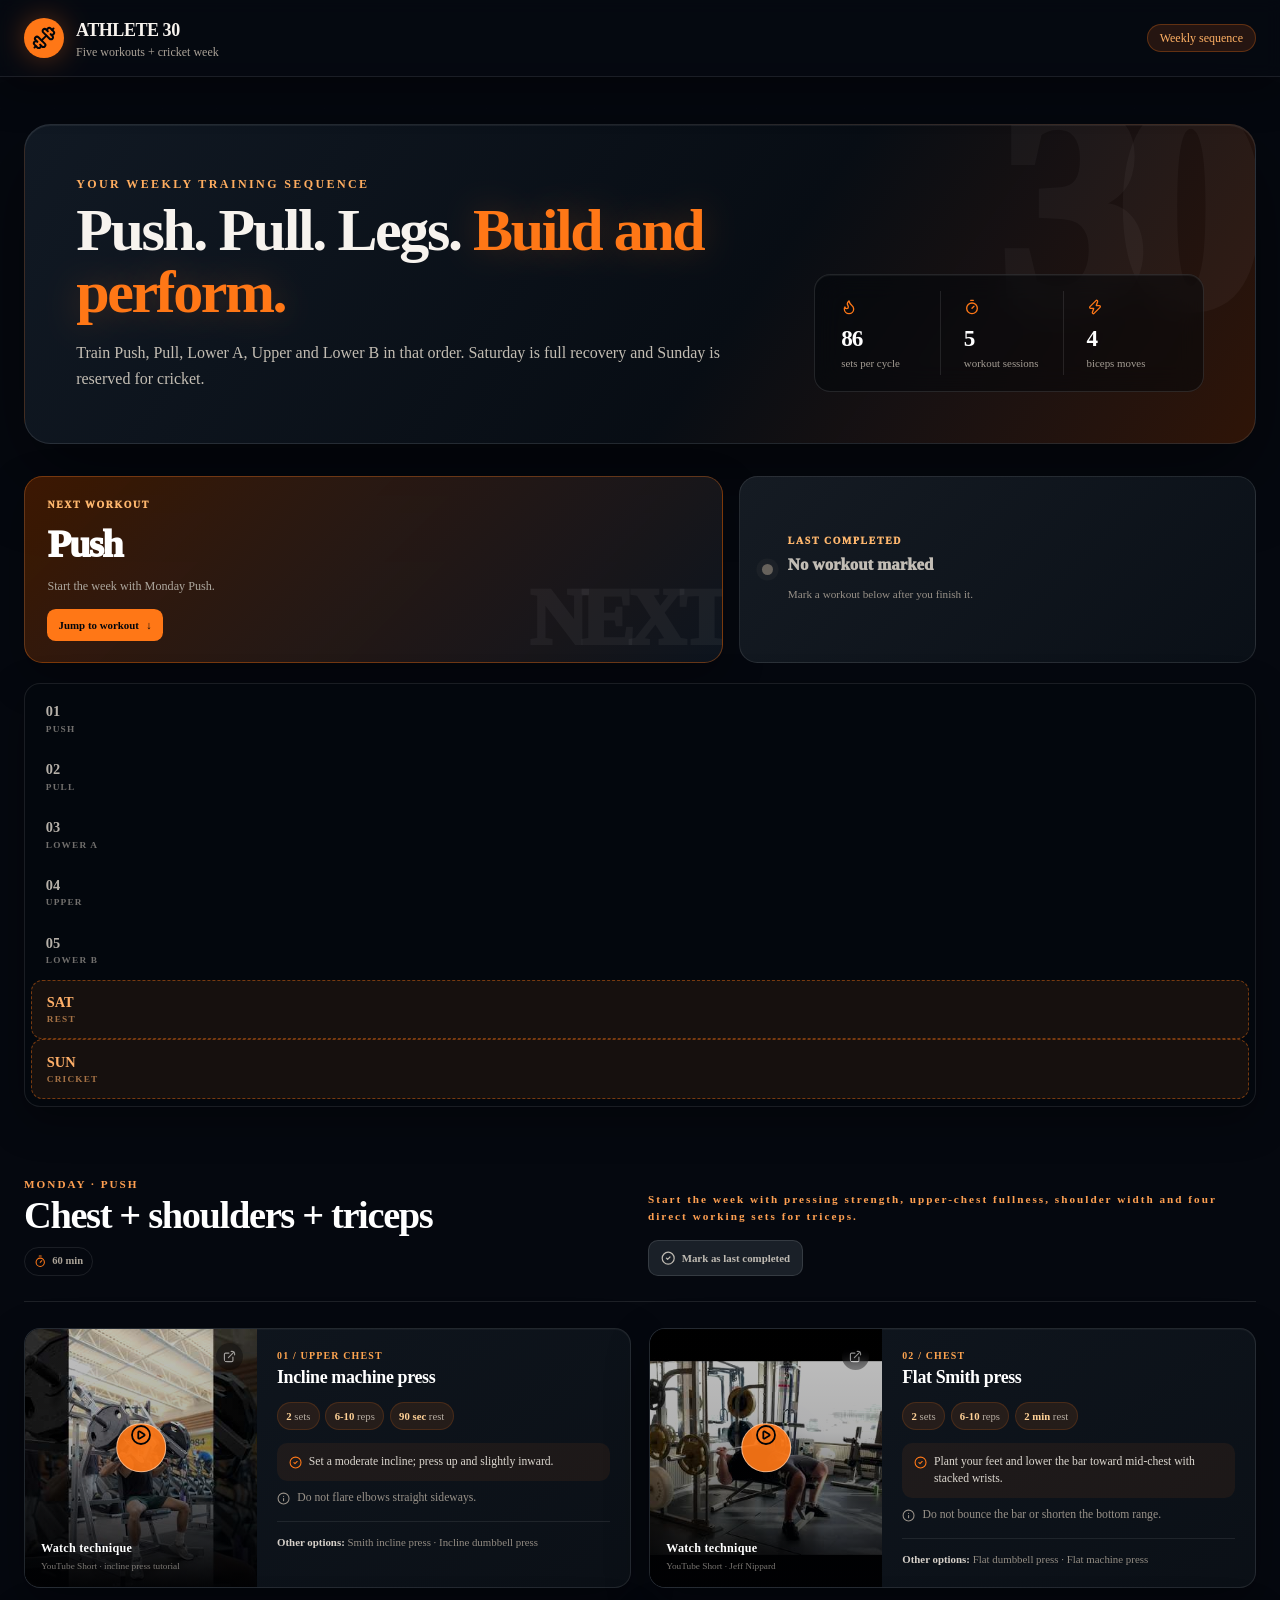
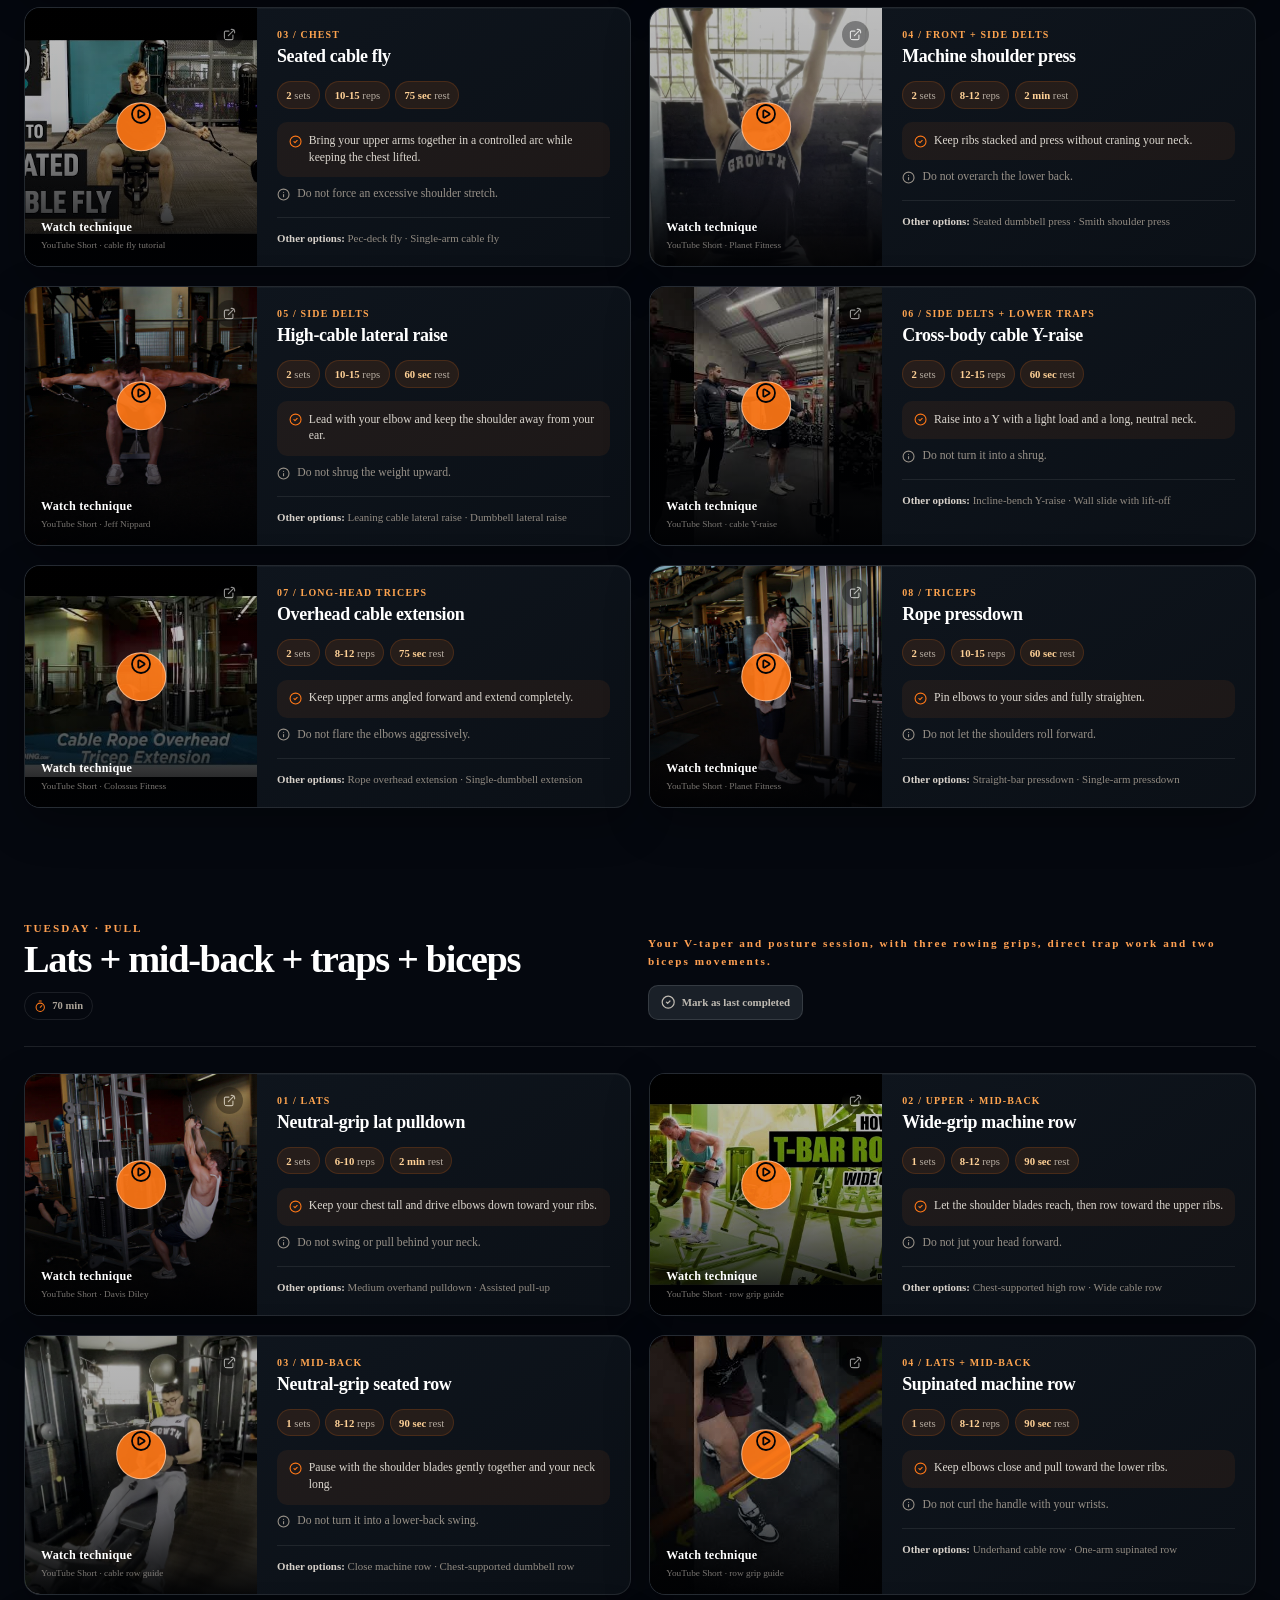
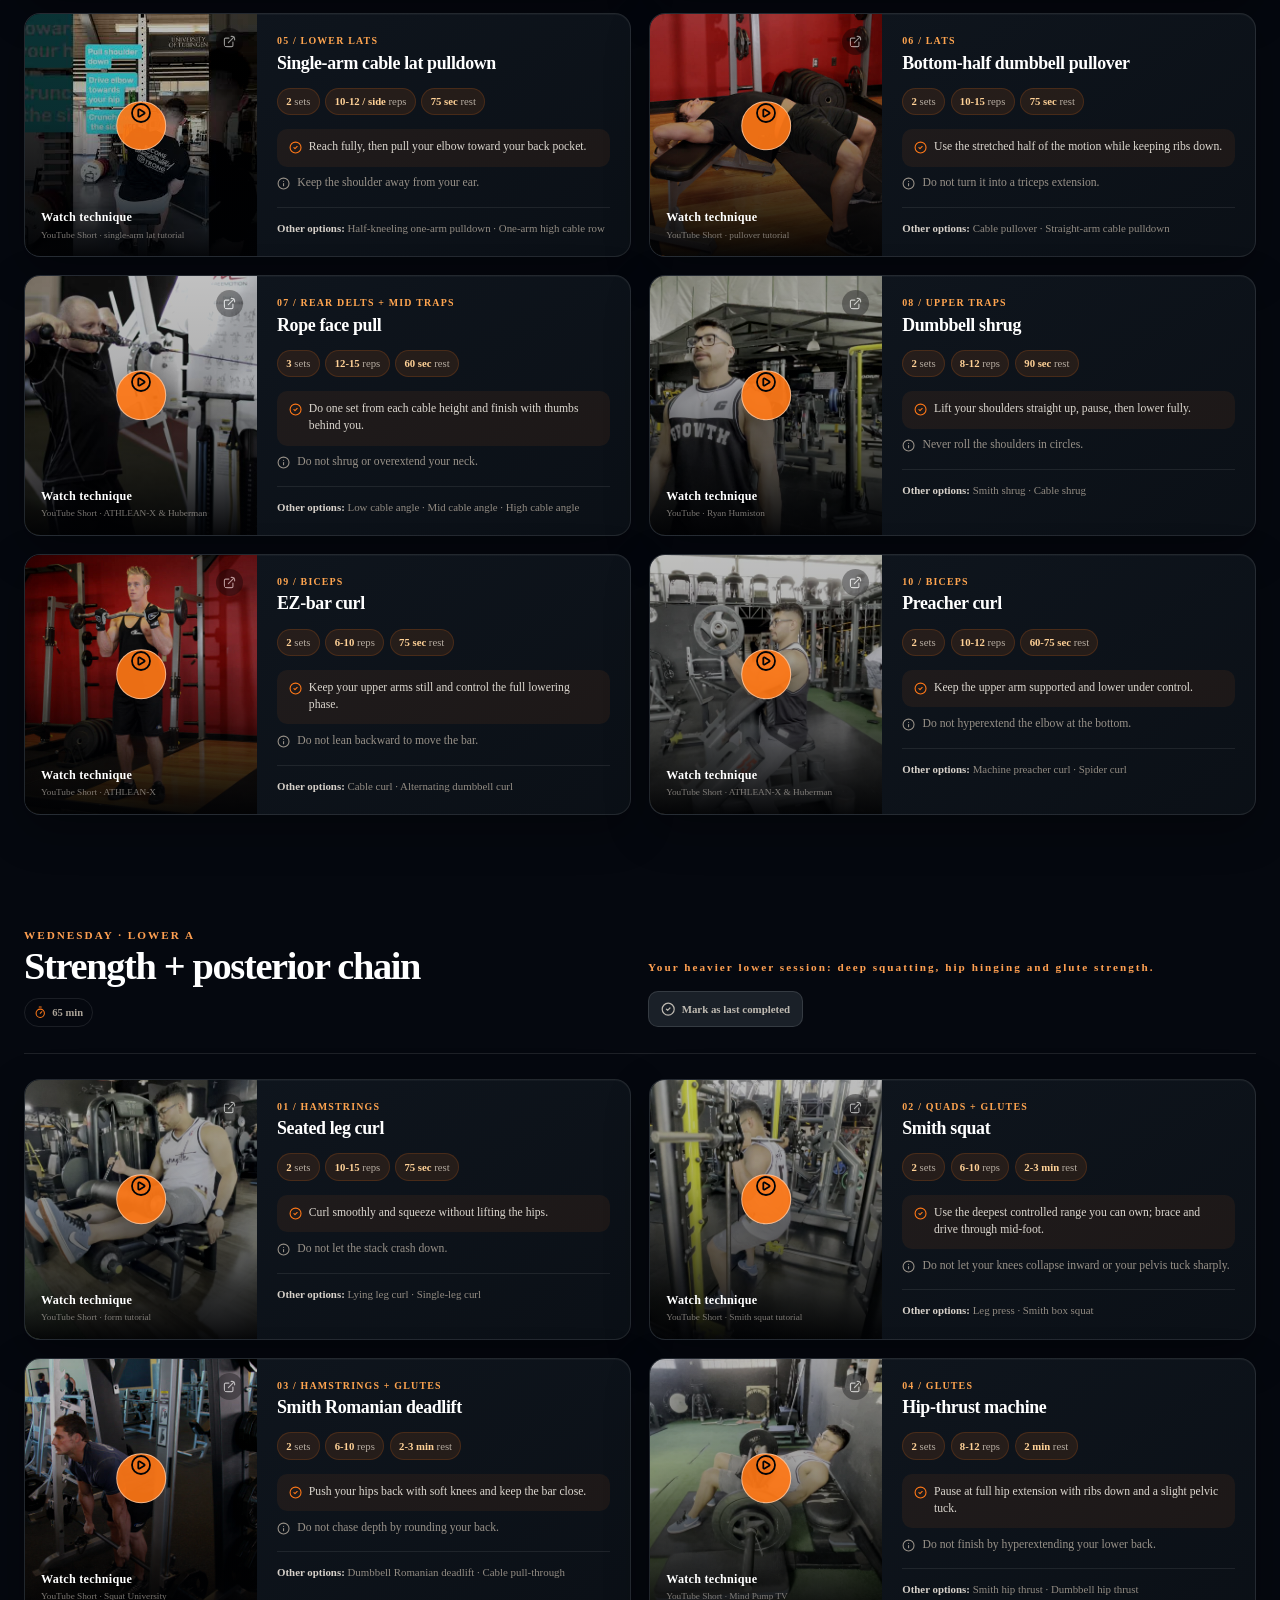
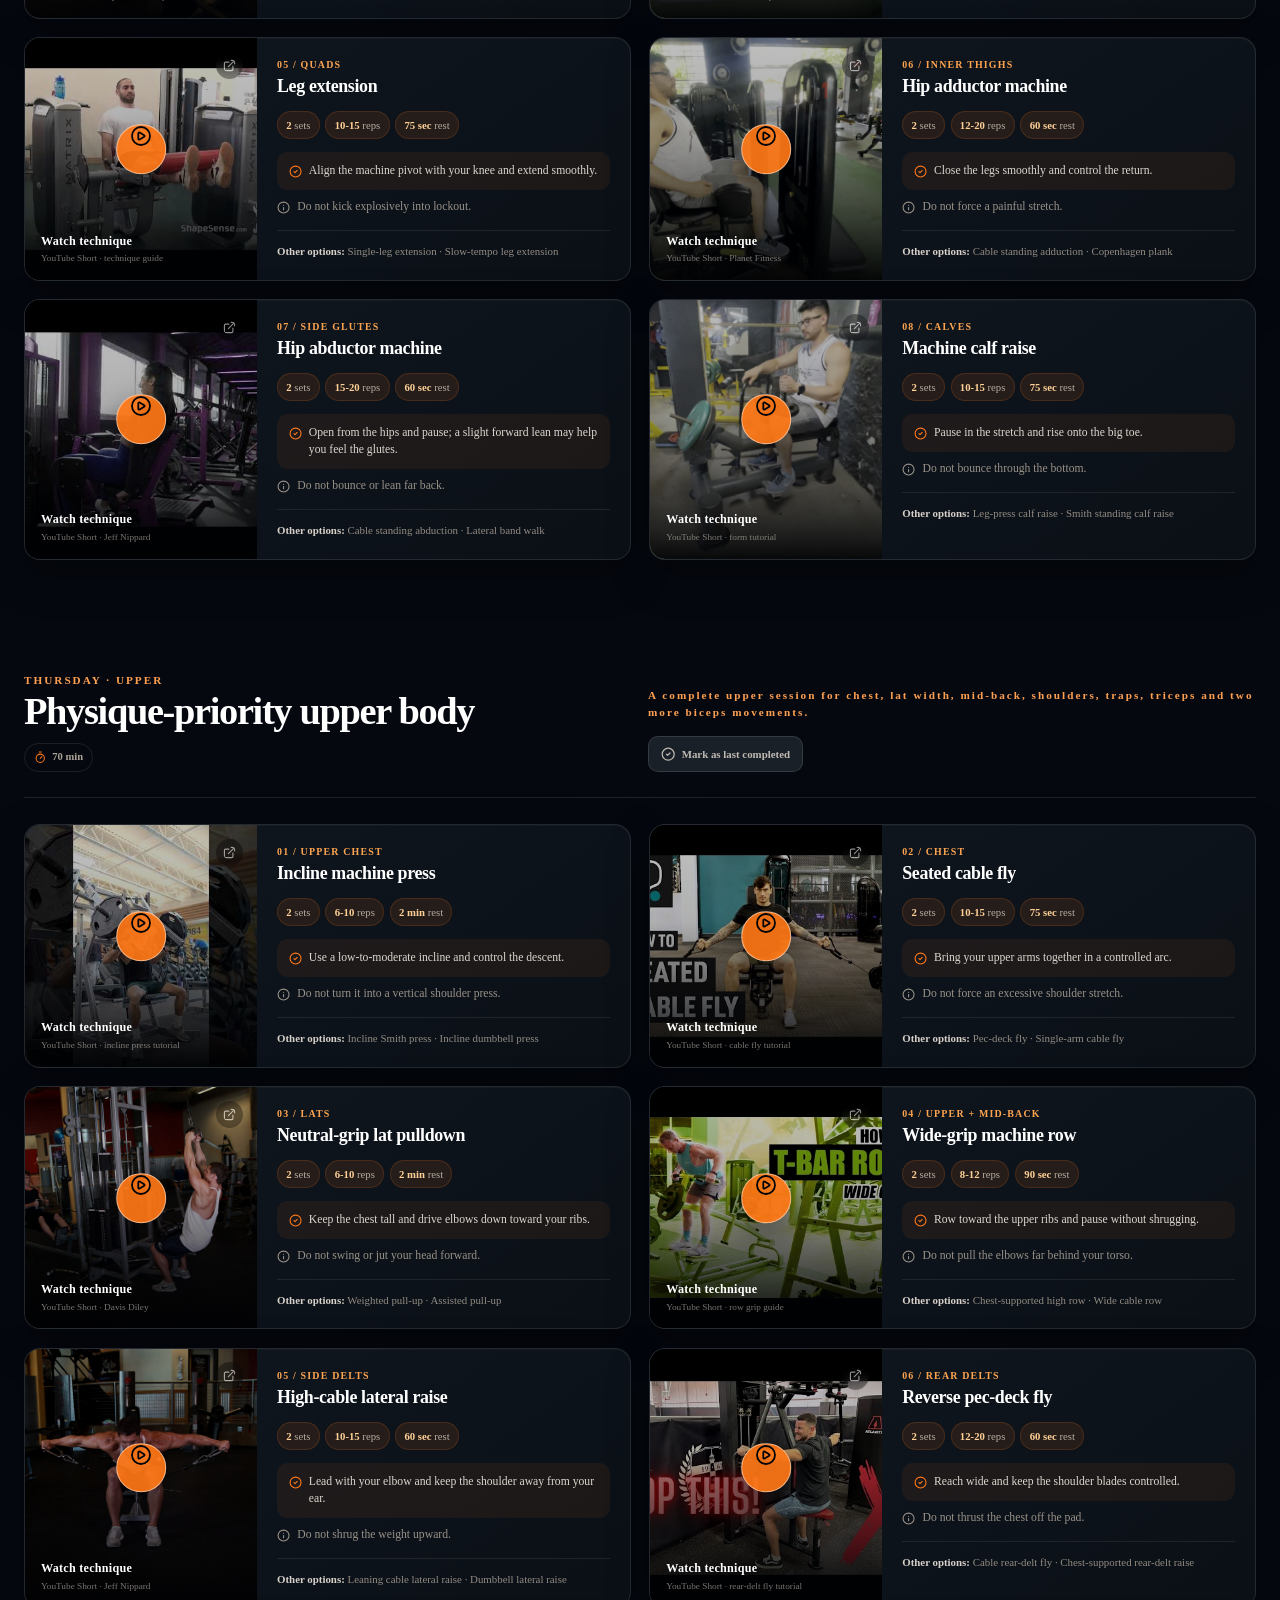
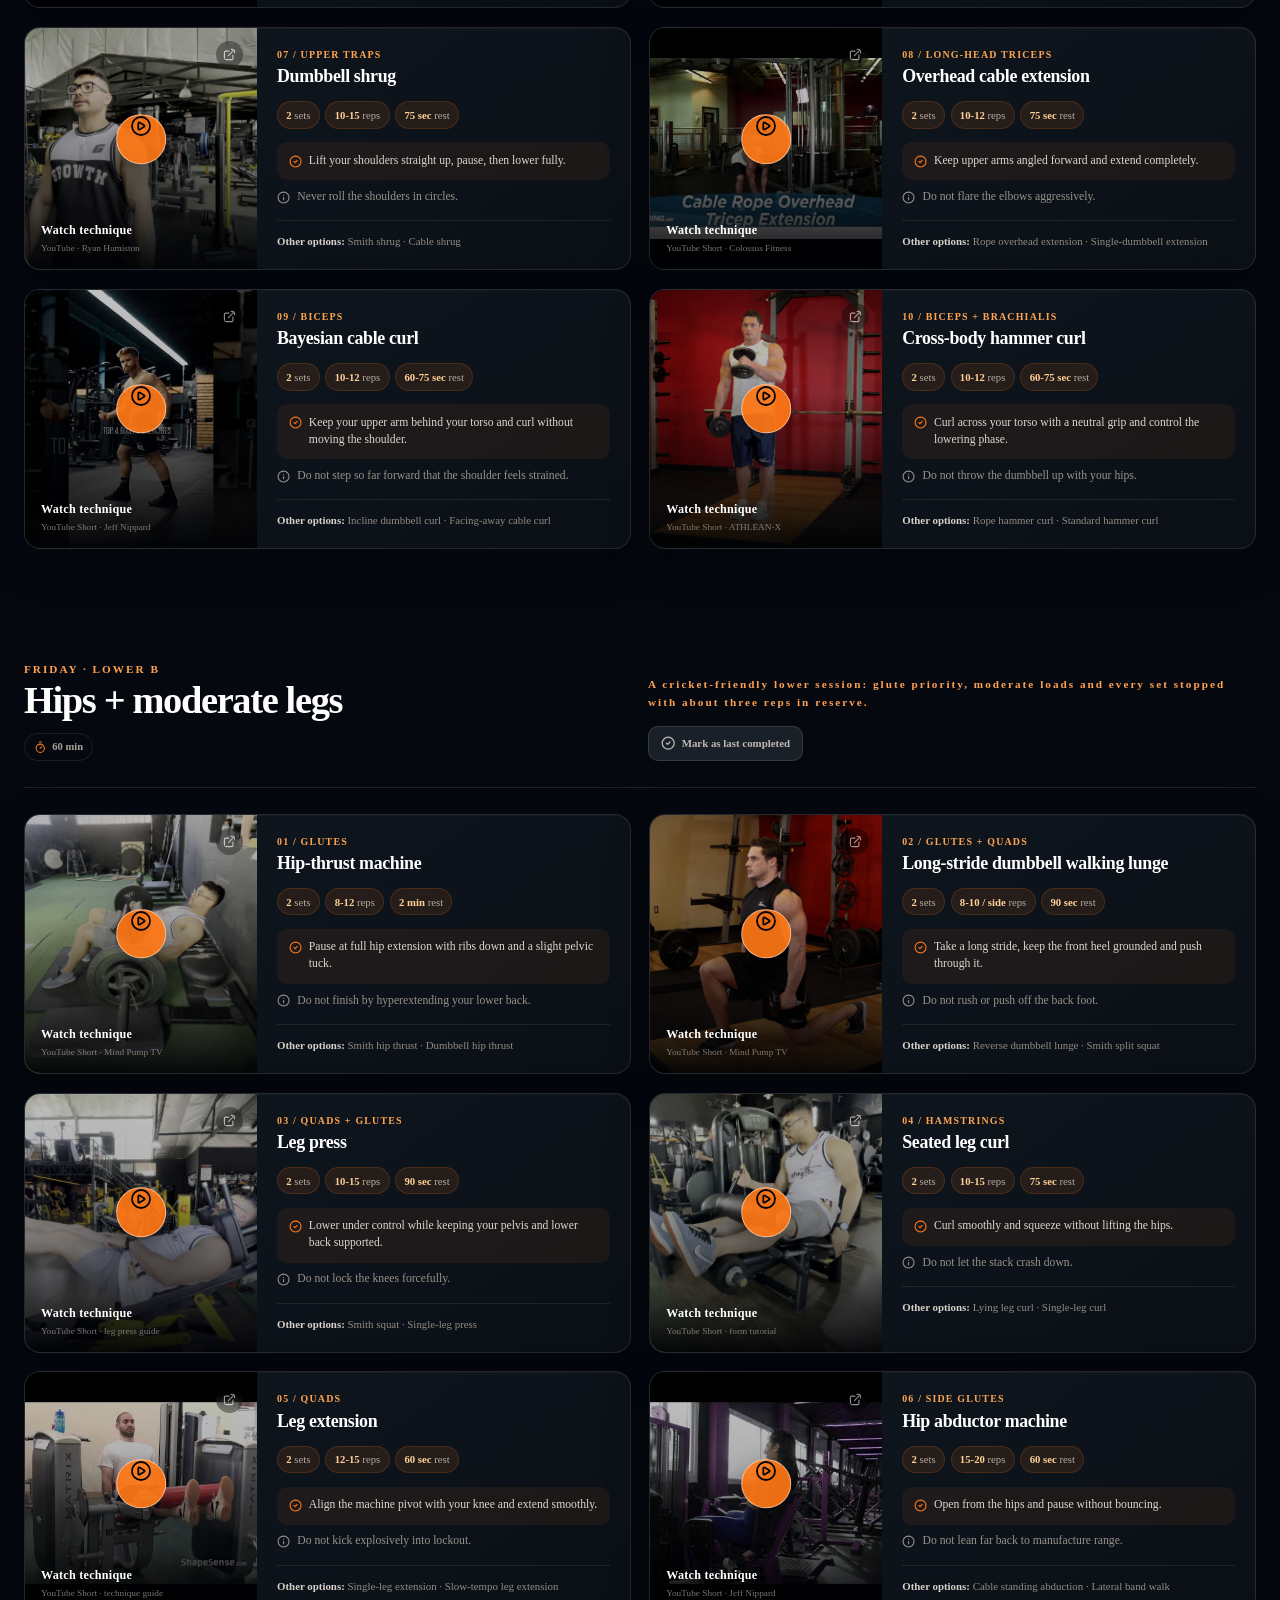
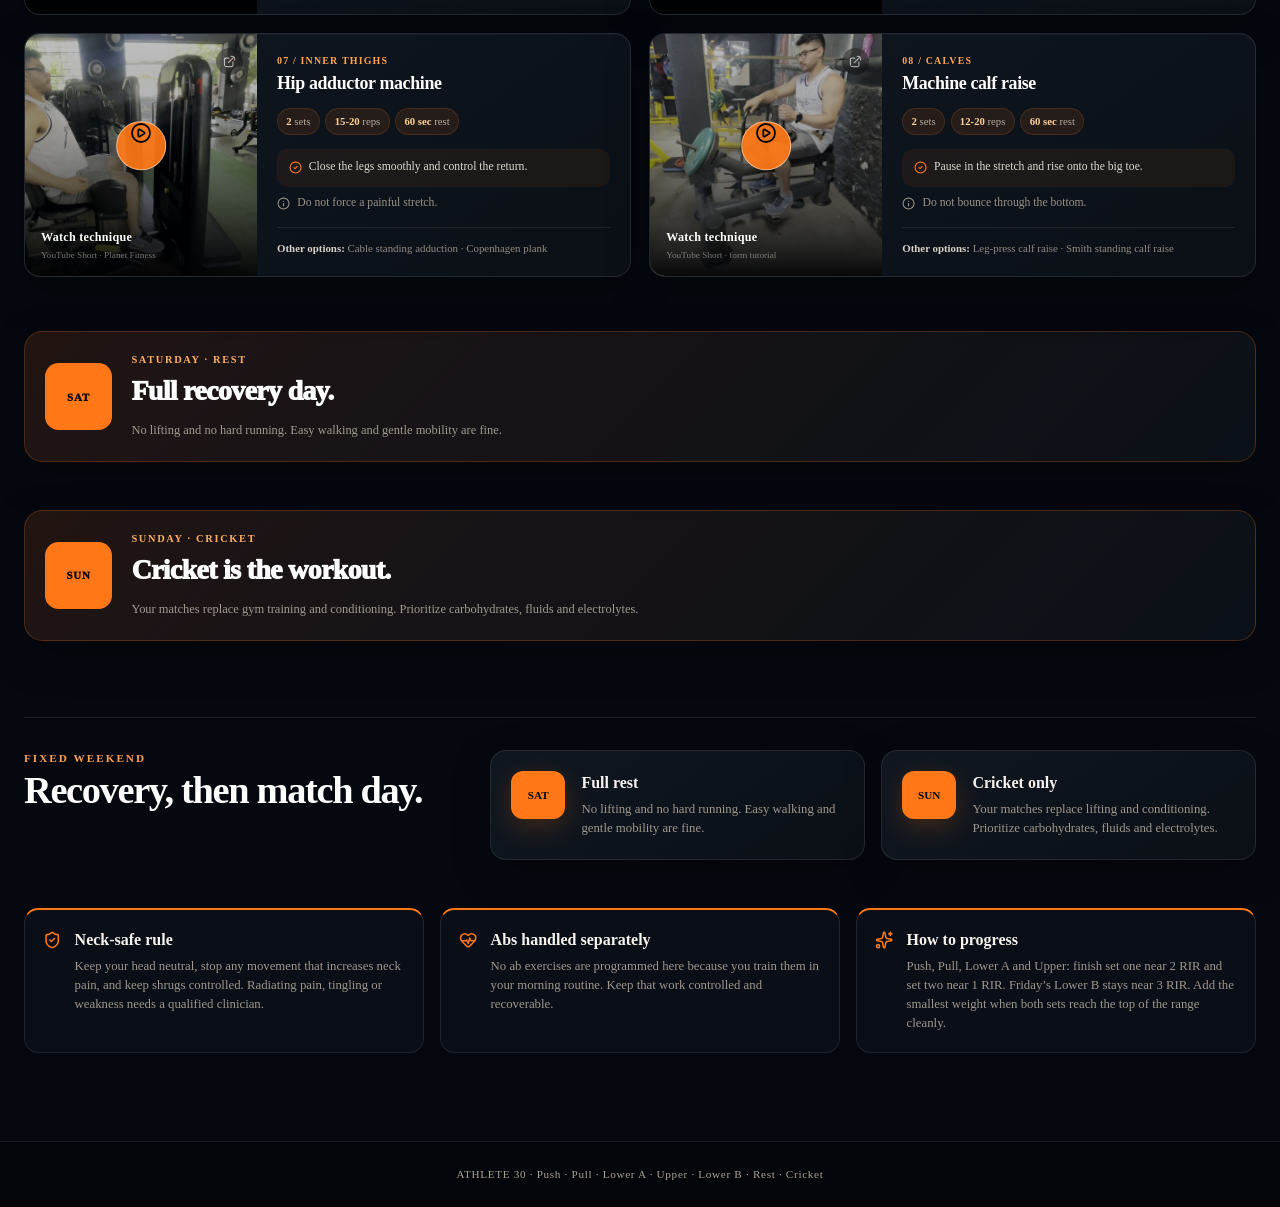
